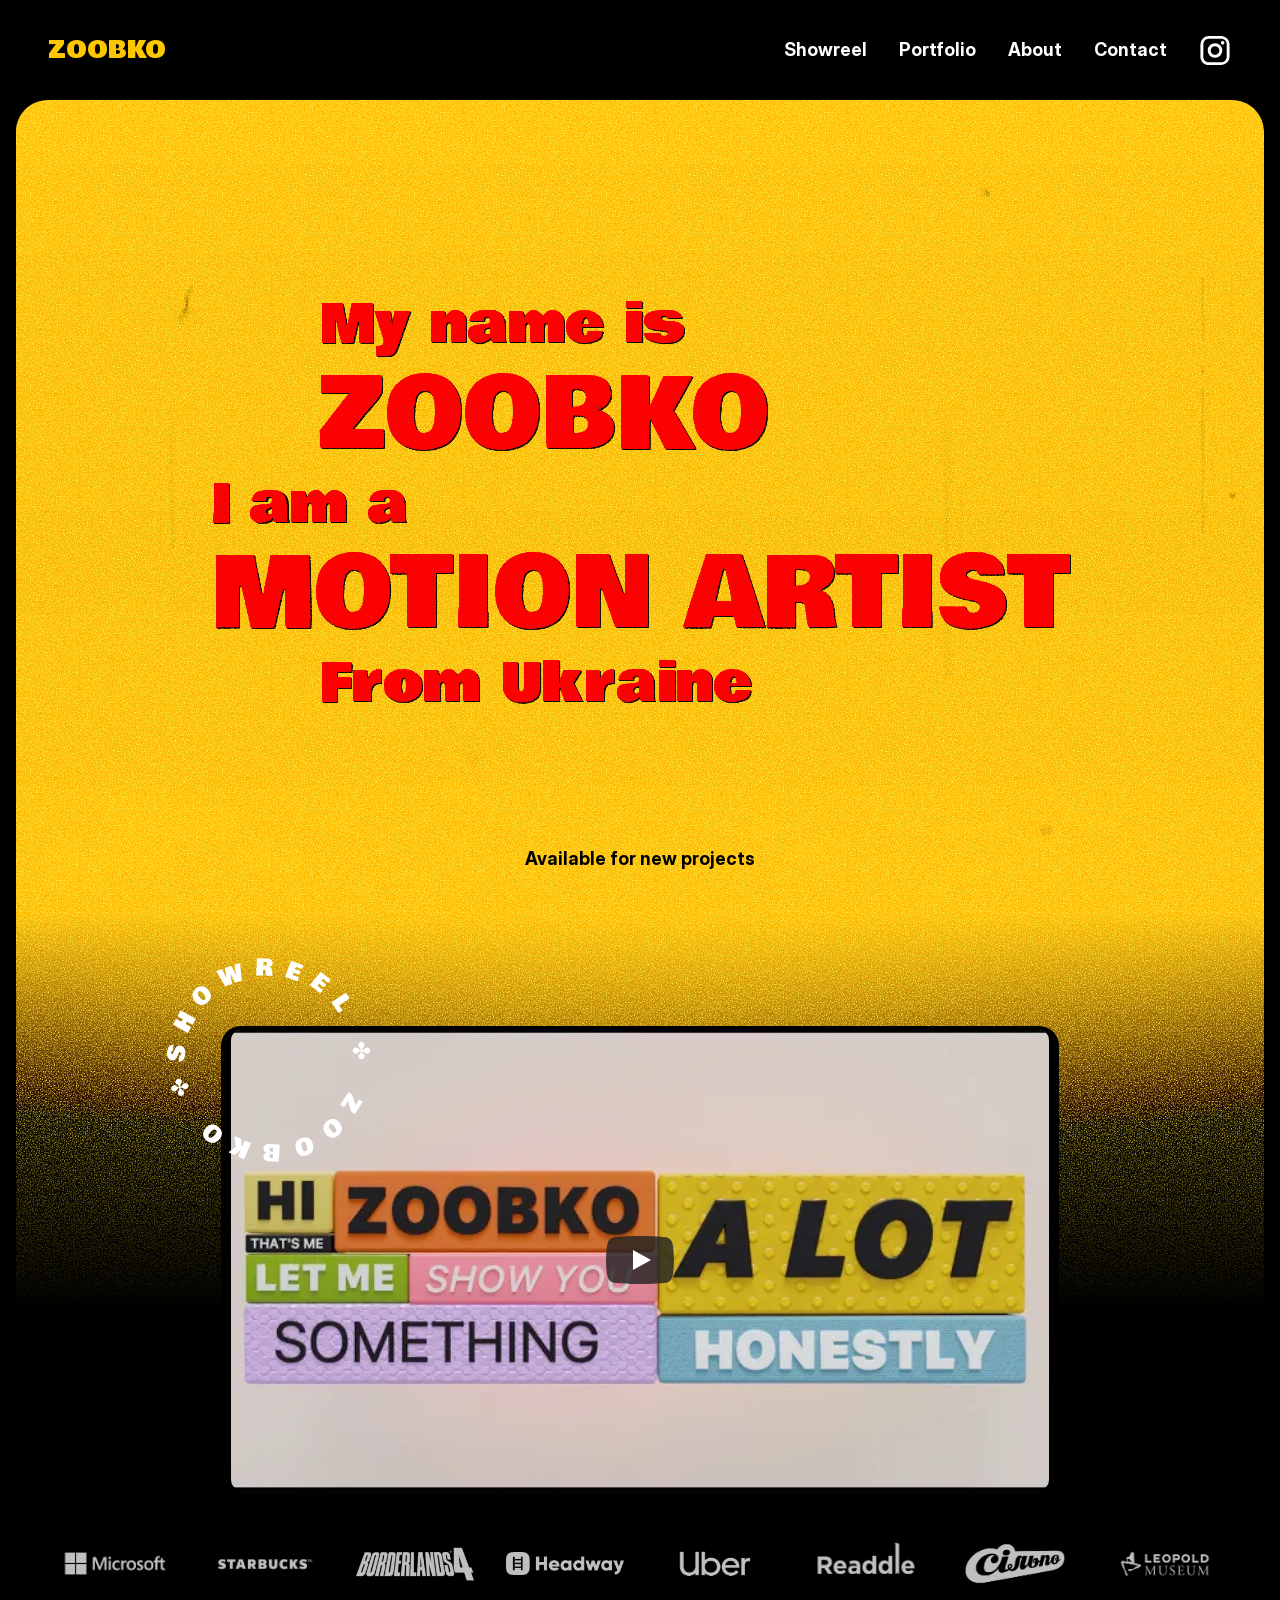
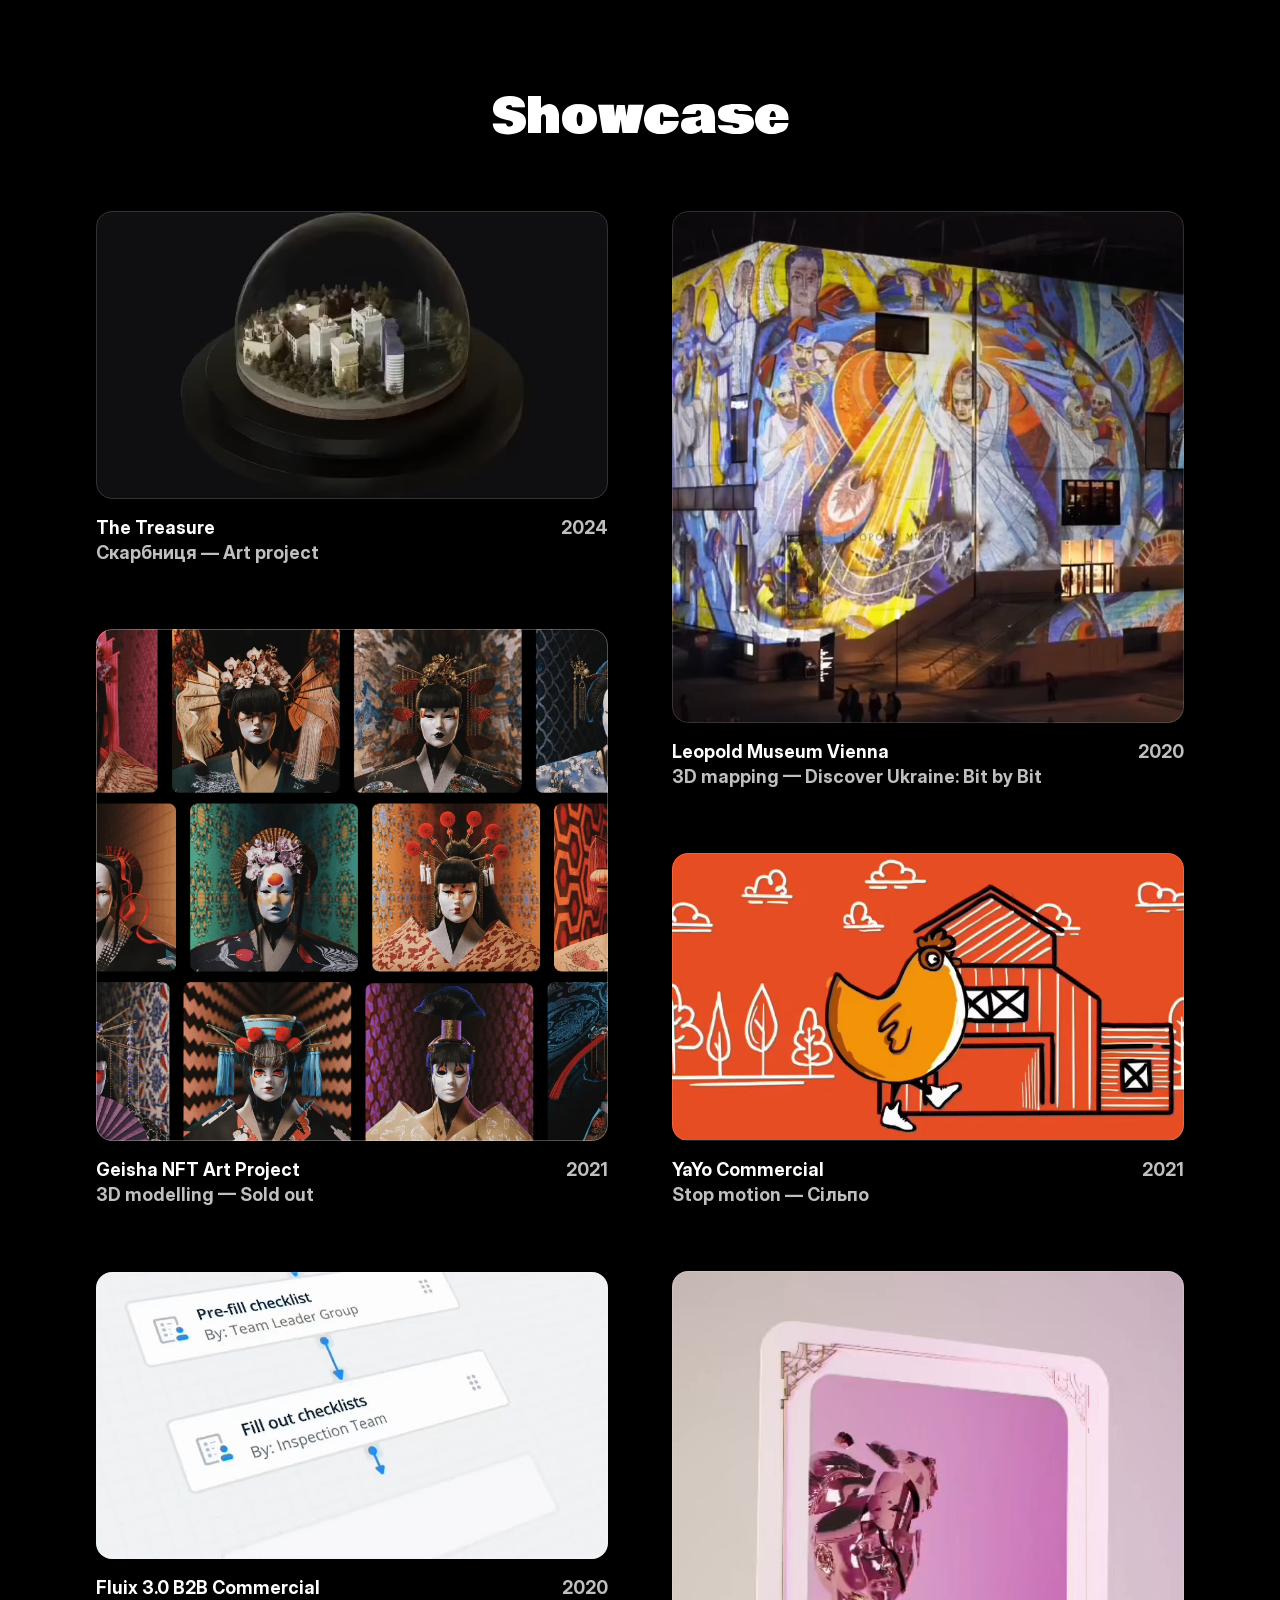
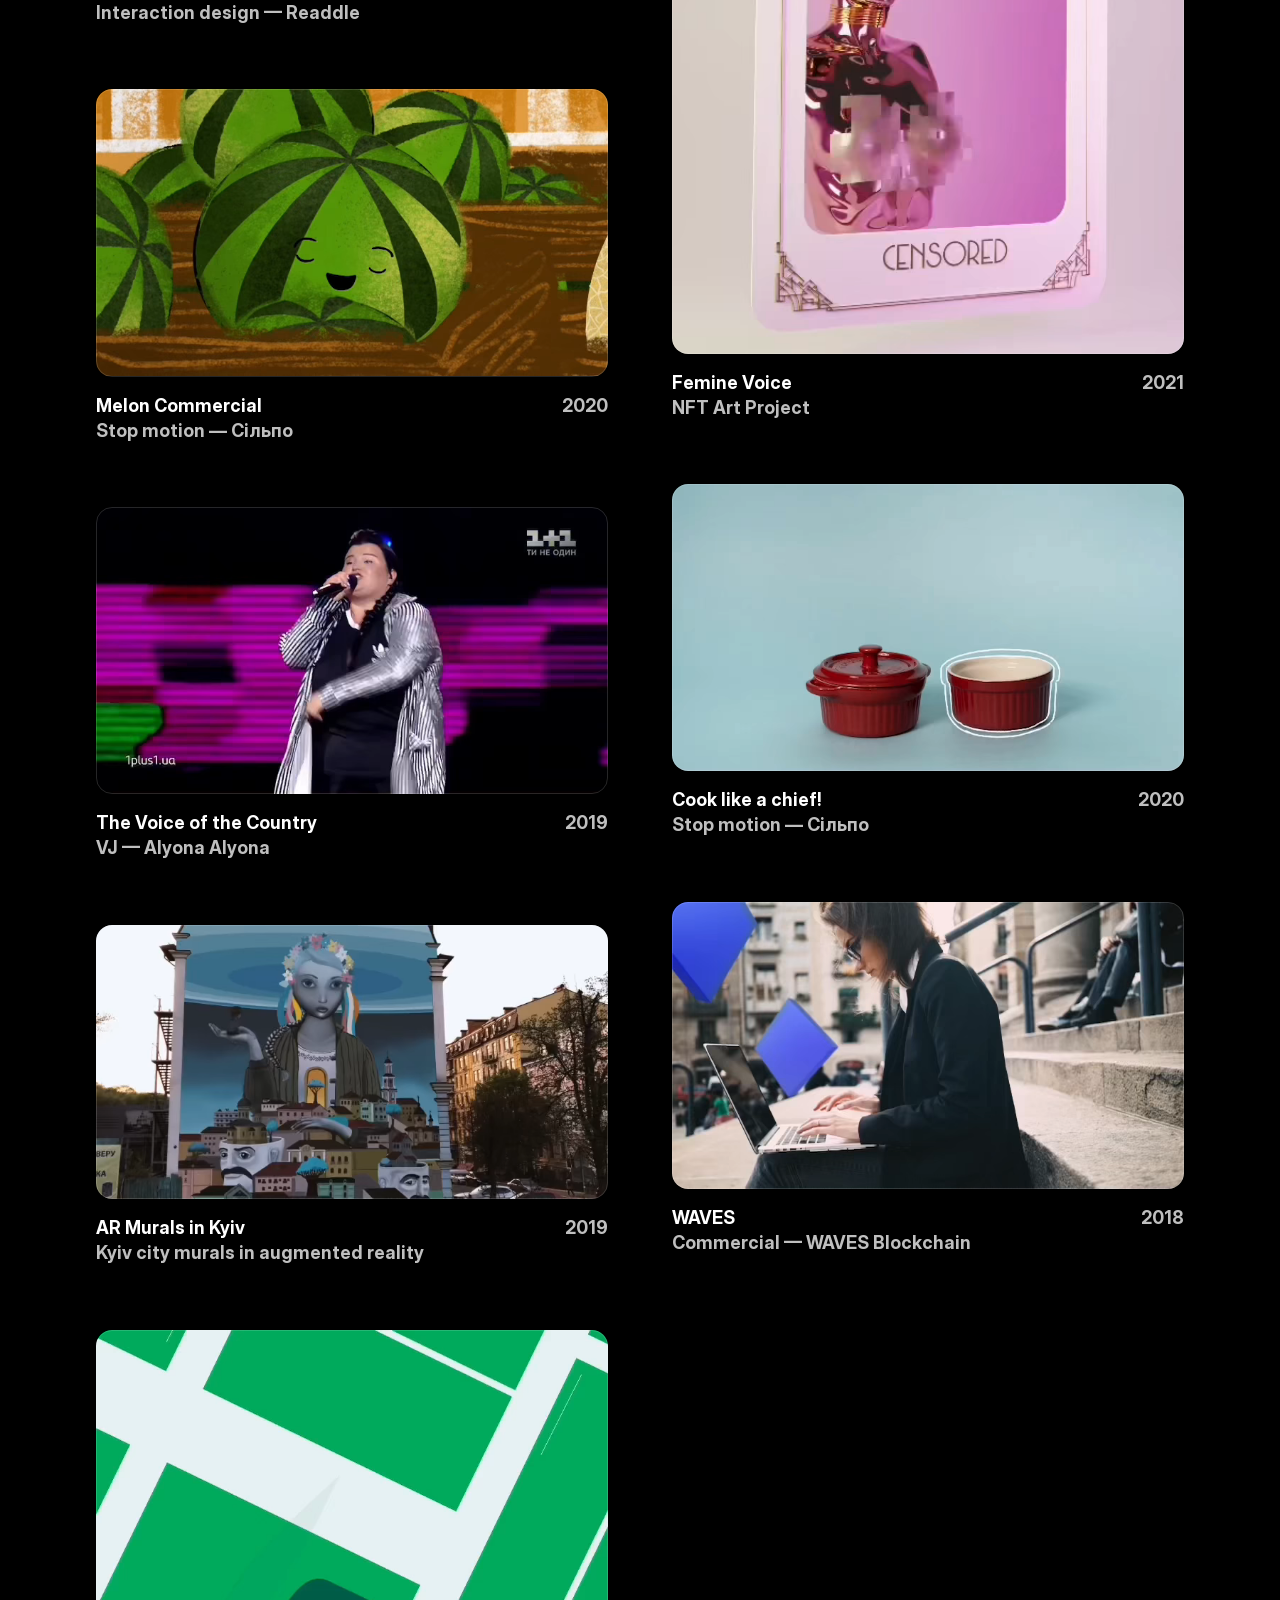
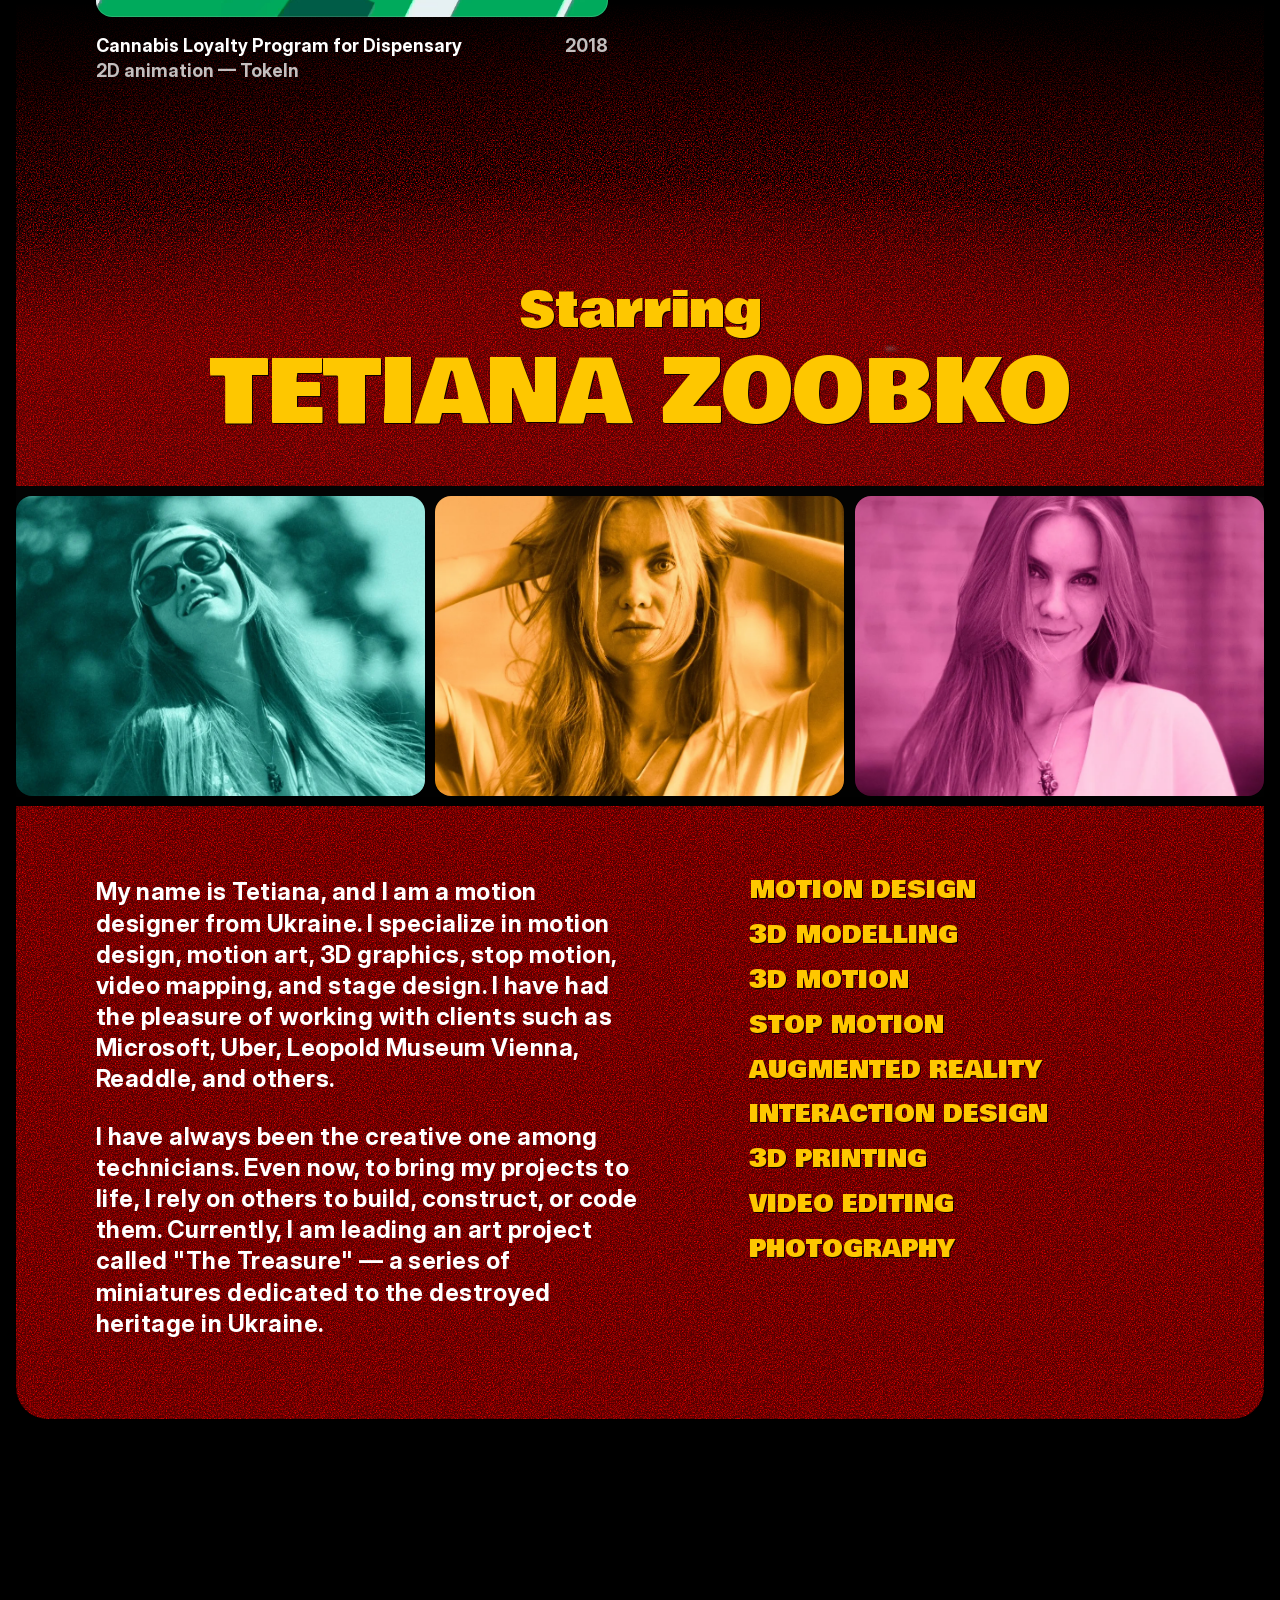
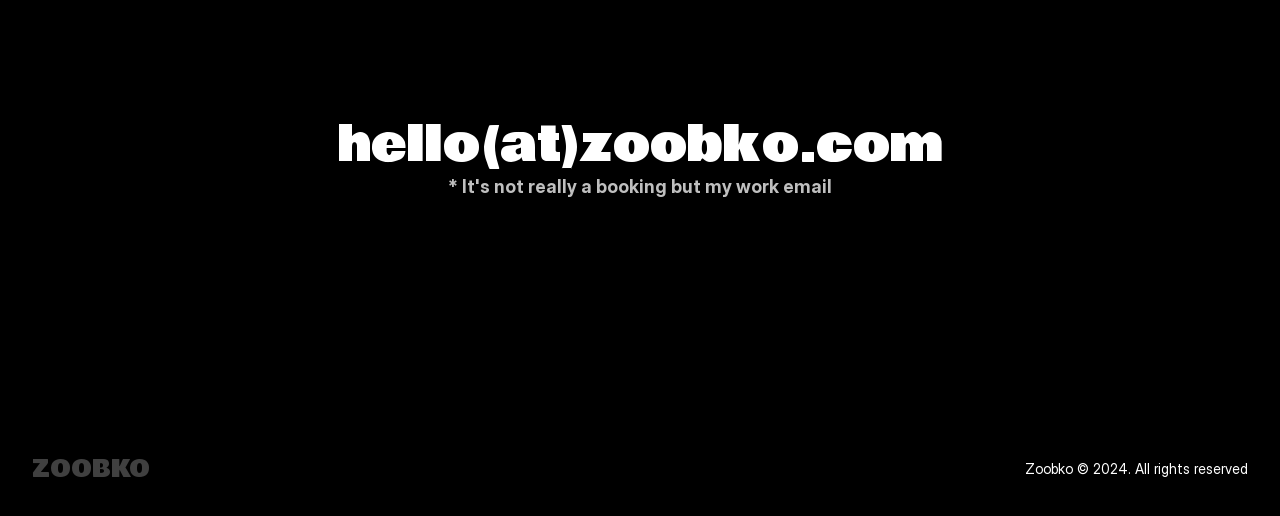
==== index.html @ 2fa7f4e0 "Static copy of zoobko.com without Framer Co-Authored-By: Claude Sonnet 5.5 <noreply@anthropic.com>" ====
<!doctype html>

<html lang="en">
<head>
    <meta charset="utf-8">
    
    
    
    
    
    
    <meta name="viewport" content="width=device-width">
    
    <title>Zoobko ✤ Motion Designer</title>
    <meta name="description" content="My name is Tetiana, and I am a motion designer from Ukraine. I specialize in motion design, motion art, 3D graphics, stop motion, video mapping, and stage design.">
    
    <link href="/_ext/media/pwxb2hREMjlnZrV9TEyk4714.webp" rel="icon" media="(prefers-color-scheme: light)">
    <link href="/_ext/media/pwxb2hREMjlnZrV9TEyk4714.webp" rel="icon" media="(prefers-color-scheme: dark)">
    
    <meta property="og:type" content="website">
    <meta property="og:title" content="Zoobko ✤ Motion Designer">
    <meta property="og:description" content="My name is Tetiana, and I am a motion designer from Ukraine. I specialize in motion design, motion art, 3D graphics, stop motion, video mapping, and stage design.">
    <meta property="og:image" content="https://zoobko.com/_ext/media/QhQTdEtU2G6XgcXC2tB0DN33w.webp">
    
    <meta name="twitter:card" content="summary_large_image">
    <meta name="twitter:title" content="Zoobko ✤ Motion Designer">
    <meta name="twitter:description" content="My name is Tetiana, and I am a motion designer from Ukraine. I specialize in motion design, motion art, 3D graphics, stop motion, video mapping, and stage design.">
    <meta name="twitter:image" content="https://zoobko.com/_ext/media/QhQTdEtU2G6XgcXC2tB0DN33w.webp">
    
    
    
    
    
    <style data-framer-font-css>/* latin */
@font-face {
  font-family: 'Bowlby One';
  font-style: normal;
  font-weight: 400;
  font-display: block;
  src: url(/_ext/fonts/taiPGmVuC4y96PFeqp8sqomI_A.woff2) format('woff2');
  unicode-range: U+0000-00FF, U+0131, U+0152-0153, U+02BB-02BC, U+02C6, U+02DA, U+02DC, U+0304, U+0308, U+0329, U+2000-206F, U+20AC, U+2122, U+2191, U+2193, U+2212, U+2215, U+FEFF, U+FFFD;
}

@font-face { font-family: "Inter Display"; src: url("/_ext/fonts/I11LrmuBDQZweplJ62KkVsklU5Y.woff2"); font-display: swap; font-style: normal; font-weight: 700; unicode-range: U+0460-052F, U+1C80-1C88, U+20B4, U+2DE0-2DFF, U+A640-A69F, U+FE2E-FE2F }
@font-face { font-family: "Inter Display"; src: url("/_ext/fonts/UjFZPDy3qGuDktQM4q9CxhKfIa8.woff2"); font-display: swap; font-style: normal; font-weight: 700; unicode-range: U+0301, U+0400-045F, U+0490-0491, U+04B0-04B1, U+2116 }
@font-face { font-family: "Inter Display"; src: url("/_ext/fonts/8exwVHJy2DhJ4N5prYlVMrEKmQ.woff2"); font-display: swap; font-style: normal; font-weight: 700; unicode-range: U+1F00-1FFF }
@font-face { font-family: "Inter Display"; src: url("/_ext/fonts/UTeedEK21hO5jDxEUldzdScUqpg.woff2"); font-display: swap; font-style: normal; font-weight: 700; unicode-range: U+0370-03FF }
@font-face { font-family: "Inter Display"; src: url("/_ext/fonts/Ig8B8nzy11hzIWEIYnkg91sofjo.woff2"); font-display: swap; font-style: normal; font-weight: 700; unicode-range: U+0100-024F, U+0259, U+1E00-1EFF, U+2020, U+20A0-20AB, U+20AD-20CF, U+2113, U+2C60-2C7F, U+A720-A7FF }
@font-face { font-family: "Inter Display"; src: url("/_ext/fonts/qITWJ2WdG0wrgQPDb8lvnYnTXDg.woff2"); font-display: swap; font-style: normal; font-weight: 700; unicode-range: U+0000-00FF, U+0131, U+0152-0153, U+02BB-02BC, U+02C6, U+02DA, U+02DC, U+2000-206F, U+2070, U+2074-207E, U+2080-208E, U+20AC, U+2122, U+2191, U+2193, U+2212, U+2215, U+FEFF, U+FFFD }
@font-face { font-family: "Inter Display"; src: url("/_ext/fonts/qctQFoJqJ9aIbRSIp0AhCQpFxn8.woff2"); font-display: swap; font-style: normal; font-weight: 700; unicode-range: U+0102-0103, U+0110-0111, U+0128-0129, U+0168-0169, U+01A0-01A1, U+01AF-01B0, U+1EA0-1EF9, U+20AB }
@font-face { font-family: "Inter Display"; src: url("/_ext/fonts/ePuN3mCjzajIHnyCdvKBFiZkyY0.woff2"); font-display: swap; font-style: normal; font-weight: 500; unicode-range: U+0460-052F, U+1C80-1C88, U+20B4, U+2DE0-2DFF, U+A640-A69F, U+FE2E-FE2F }
@font-face { font-family: "Inter Display"; src: url("/_ext/fonts/V3j1L0o5vPFKe26Sw4HcpXCfHo.woff2"); font-display: swap; font-style: normal; font-weight: 500; unicode-range: U+0301, U+0400-045F, U+0490-0491, U+04B0-04B1, U+2116 }
@font-face { font-family: "Inter Display"; src: url("/_ext/fonts/F3kdpd2N0cToWV5huaZjjgM.woff2"); font-display: swap; font-style: normal; font-weight: 500; unicode-range: U+1F00-1FFF }
@font-face { font-family: "Inter Display"; src: url("/_ext/fonts/0iDmxkizU9goZoclqIqsV5rvETU.woff2"); font-display: swap; font-style: normal; font-weight: 500; unicode-range: U+0370-03FF }
@font-face { font-family: "Inter Display"; src: url("/_ext/fonts/r0mv3NegmA0akcQsNFotG32Las.woff2"); font-display: swap; font-style: normal; font-weight: 500; unicode-range: U+0100-024F, U+0259, U+1E00-1EFF, U+2020, U+20A0-20AB, U+20AD-20CF, U+2113, U+2C60-2C7F, U+A720-A7FF }
@font-face { font-family: "Inter Display"; src: url("/_ext/fonts/iwWTDc49ENF2tCHbqlNARXw6Ug.woff2"); font-display: swap; font-style: normal; font-weight: 500; unicode-range: U+0000-00FF, U+0131, U+0152-0153, U+02BB-02BC, U+02C6, U+02DA, U+02DC, U+2000-206F, U+2070, U+2074-207E, U+2080-208E, U+20AC, U+2122, U+2191, U+2193, U+2212, U+2215, U+FEFF, U+FFFD }
@font-face { font-family: "Inter Display"; src: url("/_ext/fonts/Ii21jnSJkulBKsHHXKlapi7fv9w.woff2"); font-display: swap; font-style: normal; font-weight: 500; unicode-range: U+0102-0103, U+0110-0111, U+0128-0129, U+0168-0169, U+01A0-01A1, U+01AF-01B0, U+1EA0-1EF9, U+20AB }
@font-face { font-family: "Inter Display"; src: url("/_ext/fonts/2uIBiALfCHVpWbHqRMZutfT7giU.woff2"); font-display: swap; font-style: normal; font-weight: 400; unicode-range: U+0460-052F, U+1C80-1C88, U+20B4, U+2DE0-2DFF, U+A640-A69F, U+FE2E-FE2F }
@font-face { font-family: "Inter Display"; src: url("/_ext/fonts/Zwfz6xbVe5pmcWRJRgBDHnMkOkI.woff2"); font-display: swap; font-style: normal; font-weight: 400; unicode-range: U+0301, U+0400-045F, U+0490-0491, U+04B0-04B1, U+2116 }
@font-face { font-family: "Inter Display"; src: url("/_ext/fonts/U9LaDDmbRhzX3sB8g8glTy5feTE.woff2"); font-display: swap; font-style: normal; font-weight: 400; unicode-range: U+1F00-1FFF }
@font-face { font-family: "Inter Display"; src: url("/_ext/fonts/tVew2LzXJ1t7QfxP1gdTIdj2o0g.woff2"); font-display: swap; font-style: normal; font-weight: 400; unicode-range: U+0370-03FF }
@font-face { font-family: "Inter Display"; src: url("/_ext/fonts/DF7bjCRmStYPqSb945lAlMfCCVQ.woff2"); font-display: swap; font-style: normal; font-weight: 400; unicode-range: U+0100-024F, U+0259, U+1E00-1EFF, U+2020, U+20A0-20AB, U+20AD-20CF, U+2113, U+2C60-2C7F, U+A720-A7FF }
@font-face { font-family: "Inter Display"; src: url("/_ext/fonts/bHYNJqzTyl2lqvmMiRRS6Y16Es.woff2"); font-display: swap; font-style: normal; font-weight: 400; unicode-range: U+0000-00FF, U+0131, U+0152-0153, U+02BB-02BC, U+02C6, U+02DA, U+02DC, U+2000-206F, U+2070, U+2074-207E, U+2080-208E, U+20AC, U+2122, U+2191, U+2193, U+2212, U+2215, U+FEFF, U+FFFD }
@font-face { font-family: "Inter Display"; src: url("/_ext/fonts/vebZUMjGyKkYsfcY73iwWTzLNag.woff2"); font-display: swap; font-style: normal; font-weight: 400; unicode-range: U+0102-0103, U+0110-0111, U+0128-0129, U+0168-0169, U+01A0-01A1, U+01AF-01B0, U+1EA0-1EF9, U+20AB }
@font-face { font-family: "Inter Display"; src: url("/_ext/fonts/n9CXKI3tsmCPeC6MCT9NziShSuQ.woff2"); font-display: swap; font-style: normal; font-weight: 700; unicode-range: U+0000-00FF, U+0131, U+0152-0153, U+02BB-02BC, U+02C6, U+02DA, U+02DC, U+2000-206F, U+2074, U+20AC, U+2122, U+2191, U+2193, U+2212, U+2215, U+FEFF, U+FFFD }
@font-face { font-family: "Inter Display Placeholder"; src: local("Arial"); ascent-override: 98.56%; descent-override: 24.54%; line-gap-override: 0.00%; size-adjust: 98.29% }</style>
    
    <meta name="robots" content="max-image-preview:large"><link rel="canonical" href="https://zoobko.com/"><meta property="og:url" content="https://zoobko.com/"><style data-framer-breakpoint-css>@media(min-width: 1200px){.hidden-72rtr7{display:none!important}}@media(min-width: 810px) and (max-width: 1199.98px){.hidden-eyuxbk{display:none!important}}@media(max-width: 809.98px){.hidden-7z1dls{display:none!important}}</style><style data-framer-css-ssr-minified data-framer-components="framer-lib-cursors-host framer-r2jh4 PropertyOverrides framer-heK0P framer-cHQo6 framer-QEWYD framer-sjqM6 framer-MNDWa framer-qZJOY">html,body,#main{box-sizing:border-box;margin:0;padding:0}:root{-webkit-font-smoothing:antialiased;-moz-osx-font-smoothing:grayscale}*{box-sizing:border-box;-webkit-font-smoothing:inherit}h1,h2,h3,h4,h5,h6,p,figure{margin:0}body,input,textarea,select,button{font-family:sans-serif;font-size:12px}body{--token-42124c66-6264-40b2-b1c2-657eb6f3c9da:#ffdd30;--framer-will-change-override:none}@supports (background:-webkit-named-image(i)) and (not (grid-template-rows:subgrid)){body{--framer-will-change-override:transform}}[data-framer-component-type]{position:absolute}[data-framer-component-type=Text]{cursor:inherit}[data-framer-component-text-autosized] *{white-space:pre}[data-framer-component-type=Text]>*{text-align:var(--framer-text-alignment,start)}[data-framer-component-type=Text] span span,[data-framer-component-type=Text] p span,[data-framer-component-type=Text] h1 span,[data-framer-component-type=Text] h2 span,[data-framer-component-type=Text] h3 span,[data-framer-component-type=Text] h4 span,[data-framer-component-type=Text] h5 span,[data-framer-component-type=Text] h6 span{display:block}[data-framer-component-type=Text] span span span,[data-framer-component-type=Text] p span span,[data-framer-component-type=Text] h1 span span,[data-framer-component-type=Text] h2 span span,[data-framer-component-type=Text] h3 span span,[data-framer-component-type=Text] h4 span span,[data-framer-component-type=Text] h5 span span,[data-framer-component-type=Text] h6 span span{display:unset}[data-framer-component-type=Text] div div span,[data-framer-component-type=Text] a div span,[data-framer-component-type=Text] span span span,[data-framer-component-type=Text] p span span,[data-framer-component-type=Text] h1 span span,[data-framer-component-type=Text] h2 span span,[data-framer-component-type=Text] h3 span span,[data-framer-component-type=Text] h4 span span,[data-framer-component-type=Text] h5 span span,[data-framer-component-type=Text] h6 span span,[data-framer-component-type=Text] a{font-family:var(--font-family);font-style:var(--font-style);font-weight:min(calc(var(--framer-font-weight-increase,0) + var(--font-weight,400)),900);color:var(--text-color);letter-spacing:var(--letter-spacing);font-size:var(--font-size);text-transform:var(--text-transform);--text-decoration:var(--framer-text-decoration-style,solid)var(--framer-text-decoration,none)var(--framer-text-decoration-color,currentcolor)var(--framer-text-decoration-thickness,auto);--text-decoration-skip-ink:var(--framer-text-decoration-skip-ink);--text-underline-offset:var(--framer-text-decoration-offset);line-height:var(--line-height);--font-family:var(--framer-font-family);--font-style:var(--framer-font-style);--font-weight:var(--framer-font-weight);--text-color:var(--framer-text-color);--letter-spacing:var(--framer-letter-spacing);--font-size:var(--framer-font-size);--text-transform:var(--framer-text-transform);--line-height:var(--framer-line-height)}[data-framer-component-type=Text] a,[data-framer-component-type=Text] a div span,[data-framer-component-type=Text] a span span span,[data-framer-component-type=Text] a p span span,[data-framer-component-type=Text] a h1 span span,[data-framer-component-type=Text] a h2 span span,[data-framer-component-type=Text] a h3 span span,[data-framer-component-type=Text] a h4 span span,[data-framer-component-type=Text] a h5 span span,[data-framer-component-type=Text] a h6 span span{--font-family:var(--framer-link-font-family,var(--framer-font-family));--font-style:var(--framer-link-font-style,var(--framer-font-style));--font-weight:var(--framer-link-font-weight,var(--framer-font-weight));--text-color:var(--framer-link-text-color,var(--framer-text-color));--font-size:var(--framer-link-font-size,var(--framer-font-size));--text-transform:var(--framer-link-text-transform,var(--framer-text-transform));--text-decoration:var(--framer-link-text-decoration-style,var(--framer-text-decoration-style,solid))var(--framer-link-text-decoration,var(--framer-text-decoration,none))var(--framer-link-text-decoration-color,var(--framer-text-decoration-color,currentcolor))var(--framer-link-text-decoration-thickness,var(--framer-text-decoration-thickness,auto));--text-decoration-skip-ink:var(--framer-link-text-decoration-skip-ink,var(--framer-text-decoration-skip-ink));--text-underline-offset:var(--framer-link-text-decoration-offset,var(--framer-text-decoration-offset))}[data-framer-component-type=Text] a:hover,[data-framer-component-type=Text] a div span:hover,[data-framer-component-type=Text] a span span span:hover,[data-framer-component-type=Text] a p span span:hover,[data-framer-component-type=Text] a h1 span span:hover,[data-framer-component-type=Text] a h2 span span:hover,[data-framer-component-type=Text] a h3 span span:hover,[data-framer-component-type=Text] a h4 span span:hover,[data-framer-component-type=Text] a h5 span span:hover,[data-framer-component-type=Text] a h6 span span:hover{--font-family:var(--framer-link-hover-font-family,var(--framer-link-font-family,var(--framer-font-family)));--font-style:var(--framer-link-hover-font-style,var(--framer-link-font-style,var(--framer-font-style)));--font-weight:var(--framer-link-hover-font-weight,var(--framer-link-font-weight,var(--framer-font-weight)));--text-color:var(--framer-link-hover-text-color,var(--framer-link-text-color,var(--framer-text-color)));--font-size:var(--framer-link-hover-font-size,var(--framer-link-font-size,var(--framer-font-size)));--text-transform:var(--framer-link-hover-text-transform,var(--framer-link-text-transform,var(--framer-text-transform)));--text-decoration:var(--framer-link-hover-text-decoration-style,var(--framer-link-text-decoration-style,var(--framer-text-decoration-style,solid)))var(--framer-link-hover-text-decoration,var(--framer-link-text-decoration,var(--framer-text-decoration,none)))var(--framer-link-hover-text-decoration-color,var(--framer-link-text-decoration-color,var(--framer-text-decoration-color,currentcolor)))var(--framer-link-hover-text-decoration-thickness,var(--framer-link-text-decoration-thickness,var(--framer-text-decoration-thickness,auto)));--text-decoration-skip-ink:var(--framer-link-hover-text-decoration-skip-ink,var(--framer-link-text-decoration-skip-ink,var(--framer-text-decoration-skip-ink)));--text-underline-offset:var(--framer-link-hover-text-decoration-offset,var(--framer-link-text-decoration-offset,var(--framer-text-decoration-offset)))}[data-framer-component-type=Text].isCurrent a,[data-framer-component-type=Text].isCurrent a div span,[data-framer-component-type=Text].isCurrent a span span span,[data-framer-component-type=Text].isCurrent a p span span,[data-framer-component-type=Text].isCurrent a h1 span span,[data-framer-component-type=Text].isCurrent a h2 span span,[data-framer-component-type=Text].isCurrent a h3 span span,[data-framer-component-type=Text].isCurrent a h4 span span,[data-framer-component-type=Text].isCurrent a h5 span span,[data-framer-component-type=Text].isCurrent a h6 span span{--font-family:var(--framer-link-current-font-family,var(--framer-link-font-family,var(--framer-font-family)));--font-style:var(--framer-link-current-font-style,var(--framer-link-font-style,var(--framer-font-style)));--font-weight:var(--framer-link-current-font-weight,var(--framer-link-font-weight,var(--framer-font-weight)));--text-color:var(--framer-link-current-text-color,var(--framer-link-text-color,var(--framer-text-color)));--font-size:var(--framer-link-current-font-size,var(--framer-link-font-size,var(--framer-font-size)));--text-transform:var(--framer-link-current-text-transform,var(--framer-link-text-transform,var(--framer-text-transform)));--text-decoration:var(--framer-link-current-text-decoration-style,var(--framer-link-text-decoration-style,var(--framer-text-decoration-style,solid)))var(--framer-link-current-text-decoration,var(--framer-link-text-decoration,var(--framer-text-decoration,none)))var(--framer-link-current-text-decoration-color,var(--framer-link-text-decoration-color,var(--framer-text-decoration-color,currentcolor)))var(--framer-link-current-text-decoration-thickness,var(--framer-link-text-decoration-thickness,var(--framer-text-decoration-thickness,auto)));--text-decoration-skip-ink:var(--framer-link-current-text-decoration-skip-ink,var(--framer-link-text-decoration-skip-ink,var(--framer-text-decoration-skip-ink)));--text-underline-offset:var(--framer-link-current-text-decoration-offset,var(--framer-link-text-decoration-offset,var(--framer-text-decoration-offset)))}[data-framer-component-type=RichTextContainer]{outline:none;flex-direction:column;flex-shrink:0;justify-content:flex-start;display:flex}p.framer-text,div.framer-text,figure.framer-text,h1.framer-text,h2.framer-text,h3.framer-text,h4.framer-text,h5.framer-text,h6.framer-text,ol.framer-text,ul.framer-text{margin:0;padding:0}p.framer-text,div.framer-text,h1.framer-text,h2.framer-text,h3.framer-text,h4.framer-text,h5.framer-text,h6.framer-text,li.framer-text,ol.framer-text,ul.framer-text,mark.framer-text,span.framer-text:not([data-text-fill]){font-family:var(--framer-blockquote-font-family,var(--framer-font-family,Inter,Inter Placeholder,sans-serif));font-style:var(--framer-blockquote-font-style,var(--framer-font-style,normal));font-weight:var(--framer-blockquote-font-weight,var(--framer-font-weight,400));color:var(--framer-blockquote-text-color,var(--framer-text-color,#000));font-size:calc(var(--framer-blockquote-font-size,var(--framer-font-size,16px))*var(--framer-font-size-scale,1));letter-spacing:var(--framer-blockquote-letter-spacing,var(--framer-letter-spacing,0));text-transform:var(--framer-blockquote-text-transform,var(--framer-text-transform,none));-webkit-text-decoration-line:var(--framer-blockquote-text-decoration,var(--framer-text-decoration,initial));text-decoration-line:var(--framer-blockquote-text-decoration,var(--framer-text-decoration,initial));-webkit-text-decoration-style:var(--framer-blockquote-text-decoration-style,var(--framer-text-decoration-style,initial));text-decoration-style:var(--framer-blockquote-text-decoration-style,var(--framer-text-decoration-style,initial));-webkit-text-decoration-color:var(--framer-blockquote-text-decoration-color,var(--framer-text-decoration-color,initial));text-decoration-color:var(--framer-blockquote-text-decoration-color,var(--framer-text-decoration-color,initial));text-decoration-thickness:var(--framer-blockquote-text-decoration-thickness,var(--framer-text-decoration-thickness,initial));text-decoration-skip-ink:var(--framer-blockquote-text-decoration-skip-ink,var(--framer-text-decoration-skip-ink,initial));text-underline-offset:var(--framer-blockquote-text-decoration-offset,var(--framer-text-decoration-offset,initial));line-height:var(--framer-blockquote-line-height,var(--framer-line-height,1.2em));text-align:var(--framer-blockquote-text-alignment,var(--framer-text-alignment,start));-webkit-text-stroke-width:var(--framer-text-stroke-width,initial);-webkit-text-stroke-color:var(--framer-text-stroke-color,initial);-moz-font-feature-settings:var(--framer-font-open-type-features,initial);-webkit-font-feature-settings:var(--framer-font-open-type-features,initial);font-feature-settings:var(--framer-font-open-type-features,initial);font-variation-settings:var(--framer-font-variation-axes,normal);text-wrap:var(--framer-text-wrap-override,var(--framer-text-wrap))}mark.framer-text,p.framer-text,div.framer-text,h1.framer-text,h2.framer-text,h3.framer-text,h4.framer-text,h5.framer-text,h6.framer-text,li.framer-text,ol.framer-text,ul.framer-text{background-color:var(--framer-blockquote-text-background-color,var(--framer-text-background-color,initial));border-radius:var(--framer-blockquote-text-background-radius,var(--framer-text-background-radius,initial));padding:var(--framer-blockquote-text-background-padding,var(--framer-text-background-padding,initial))}@supports not (color:color(display-p3 1 1 1)){p.framer-text,div.framer-text,h1.framer-text,h2.framer-text,h3.framer-text,h4.framer-text,h5.framer-text,h6.framer-text,li.framer-text,ol.framer-text,ul.framer-text,span.framer-text:not([data-text-fill]){color:var(--framer-blockquote-text-color-rgb,var(--framer-blockquote-text-color,var(--framer-text-color-rgb,var(--framer-text-color,#000))));-webkit-text-stroke-color:var(--framer-text-stroke-color-rgb,var(--framer-text-stroke-color,initial))}mark.framer-text{background-color:var(--framer-blockquote-text-background-color-rgb,var(--framer-blockquote-text-background-color,var(--framer-text-background-color-rgb,var(--framer-text-background-color,initial))))}}.framer-fit-text .framer-text{white-space:nowrap;white-space-collapse:preserve}strong.framer-text{font-family:var(--framer-blockquote-font-family-bold,var(--framer-font-family-bold));font-style:var(--framer-blockquote-font-style-bold,var(--framer-font-style-bold));font-weight:var(--framer-blockquote-font-weight-bold,var(--framer-font-weight-bold,bolder));font-variation-settings:var(--framer-blockquote-font-variation-axes-bold,var(--framer-font-variation-axes-bold))}em.framer-text{font-family:var(--framer-blockquote-font-family-italic,var(--framer-font-family-italic));font-style:var(--framer-blockquote-font-style-italic,var(--framer-font-style-italic,italic));font-weight:var(--framer-blockquote-font-weight-italic,var(--framer-font-weight-italic));font-variation-settings:var(--framer-blockquote-font-variation-axes-italic,var(--framer-font-variation-axes-italic))}em.framer-text>strong.framer-text{font-family:var(--framer-blockquote-font-family-bold-italic,var(--framer-font-family-bold-italic));font-style:var(--framer-blockquote-font-style-bold-italic,var(--framer-font-style-bold-italic,italic));font-weight:var(--framer-blockquote-font-weight-bold-italic,var(--framer-font-weight-bold-italic,bolder));font-variation-settings:var(--framer-blockquote-font-variation-axes-bold-italic,var(--framer-font-variation-axes-bold-italic))}p.framer-text:not(:first-child),div.framer-text:not(:first-child),h1.framer-text:not(:first-child),h2.framer-text:not(:first-child),h3.framer-text:not(:first-child),h4.framer-text:not(:first-child),h5.framer-text:not(:first-child),h6.framer-text:not(:first-child),ol.framer-text:not(:first-child),ul.framer-text:not(:first-child),blockquote.framer-text:not(:first-child),table.framer-text:not(:first-child),figure.framer-text:not(:first-child),.framer-image.framer-text:not(:first-child){margin-top:var(--framer-blockquote-paragraph-spacing,var(--framer-paragraph-spacing,0))}li.framer-text>ul.framer-text:nth-child(2),li.framer-text>ol.framer-text:nth-child(2){margin-top:0}.framer-text[data-text-fill]{-webkit-text-fill-color:transparent;padding:max(0em,calc(calc(1.3em - var(--framer-blockquote-line-height,var(--framer-line-height,1.3em)))/2));margin:min(0em,calc(calc(1.3em - var(--framer-blockquote-line-height,var(--framer-line-height,1.3em)))/-2));-webkit-background-clip:text;background-clip:text;display:inline-block}code.framer-text,code.framer-text span.framer-text:not([data-text-fill]){font-family:var(--framer-code-font-family,var(--framer-font-family,Inter,Inter Placeholder,sans-serif));font-style:var(--framer-blockquote-font-style,var(--framer-code-font-style,var(--framer-font-style,normal)));font-weight:var(--framer-blockquote-font-weight,var(--framer-code-font-weight,var(--framer-font-weight,400)));color:var(--framer-blockquote-text-color,var(--framer-code-text-color,var(--framer-text-color,#000)));font-size:calc(var(--framer-blockquote-font-size,var(--framer-font-size,16px))*var(--framer-font-size-scale,1));letter-spacing:var(--framer-blockquote-letter-spacing,var(--framer-letter-spacing,0));line-height:var(--framer-blockquote-line-height,var(--framer-line-height,1.2em))}@supports not (color:color(display-p3 1 1 1)){code.framer-text,code.framer-text span.framer-text:not([data-text-fill]){color:var(--framer-blockquote-text-color-rgb,var(--framer-blockquote-text-color,var(--framer-code-text-color-rgb,var(--framer-code-text-color,var(--framer-text-color-rgb,var(--framer-text-color,#000))))))}}blockquote.framer-text{unicode-bidi:initial;margin-block-start:initial;margin-block-end:initial;margin-inline-start:initial;margin-inline-end:initial}a.framer-text,a.framer-text span.framer-text:not([data-text-fill]),span.framer-text[data-nested-link],span.framer-text[data-nested-link] span.framer-text:not([data-text-fill]){font-family:var(--framer-blockquote-font-family,var(--framer-link-font-family,var(--framer-font-family,Inter,Inter Placeholder,sans-serif)));font-style:var(--framer-blockquote-font-style,var(--framer-link-font-style,var(--framer-font-style,normal)));font-weight:var(--framer-blockquote-font-weight,var(--framer-link-font-weight,var(--framer-font-weight,400)));color:var(--framer-blockquote-text-color,var(--framer-link-text-color,var(--framer-text-color,#000)));font-size:calc(var(--framer-blockquote-font-size,var(--framer-font-size,16px))*var(--framer-font-size-scale,1));text-transform:var(--framer-blockquote-text-transform,var(--framer-link-text-transform,var(--framer-text-transform,none)));cursor:var(--framer-custom-cursors,pointer);background-color:var(--framer-link-text-background-color,initial);border-radius:var(--framer-link-text-background-radius,initial);padding:var(--framer-link-text-background-padding,initial)}a.framer-text,span.framer-text[data-nested-link]{-webkit-text-decoration-line:var(--framer-blockquote-text-decoration,var(--framer-link-text-decoration,var(--framer-text-decoration,initial)));text-decoration-line:var(--framer-blockquote-text-decoration,var(--framer-link-text-decoration,var(--framer-text-decoration,initial)));-webkit-text-decoration-style:var(--framer-blockquote-text-decoration-style,var(--framer-link-text-decoration-style,var(--framer-text-decoration-style,initial)));text-decoration-style:var(--framer-blockquote-text-decoration-style,var(--framer-link-text-decoration-style,var(--framer-text-decoration-style,initial)));-webkit-text-decoration-color:var(--framer-blockquote-text-decoration-color,var(--framer-link-text-decoration-color,var(--framer-text-decoration-color,initial)));text-decoration-color:var(--framer-blockquote-text-decoration-color,var(--framer-link-text-decoration-color,var(--framer-text-decoration-color,initial)));text-decoration-thickness:var(--framer-blockquote-text-decoration-thickness,var(--framer-link-text-decoration-thickness,var(--framer-text-decoration-thickness,initial)));text-decoration-skip-ink:var(--framer-blockquote-text-decoration-skip-ink,var(--framer-link-text-decoration-skip-ink,var(--framer-text-decoration-skip-ink,initial)));text-underline-offset:var(--framer-blockquote-text-decoration-offset,var(--framer-link-text-decoration-offset,var(--framer-text-decoration-offset,initial)))}@supports not (color:color(display-p3 1 1 1)){a.framer-text,a.framer-text span.framer-text:not([data-text-fill]),span.framer-text[data-nested-link],span.framer-text[data-nested-link] span.framer-text:not([data-text-fill]){color:var(--framer-blockquote-text-color-rgb,var(--framer-blockquote-text-color,var(--framer-link-text-color-rgb,var(--framer-link-text-color,var(--framer-text-color-rgb,var(--framer-text-color,#000))))));background-color:var(--framer-link-text-background-color-rgb,var(--framer-link-text-background-color,initial))}}code.framer-text a.framer-text,code.framer-text a.framer-text span.framer-text:not([data-text-fill]),code.framer-text span.framer-text[data-nested-link],code.framer-text span.framer-text[data-nested-link] span.framer-text:not([data-text-fill]){font-family:var(--framer-code-font-family,var(--framer-font-family,Inter,Inter Placeholder,sans-serif));font-style:var(--framer-blockquote-font-style,var(--framer-code-font-style,var(--framer-font-style,normal)));font-weight:var(--framer-blockquote-font-weight,var(--framer-code-font-weight,var(--framer-font-weight,400)));color:var(--framer-blockquote-text-color,var(--framer-link-text-color,var(--framer-code-text-color,var(--framer-text-color,#000))));font-size:calc(var(--framer-blockquote-font-size,var(--framer-font-size,16px))*var(--framer-font-size-scale,1))}@supports not (color:color(display-p3 1 1 1)){code.framer-text a.framer-text,code.framer-text a.framer-text span.framer-text:not([data-text-fill]),code.framer-text span.framer-text[data-nested-link],code.framer-text span.framer-text[data-nested-link] span.framer-text:not([data-text-fill]){color:var(--framer-blockquote-text-color-rgb,var(--framer-blockquote-text-color,var(--framer-link-text-color-rgb,var(--framer-link-text-color,var(--framer-code-text-color-rgb,var(--framer-code-text-color,var(--framer-text-color-rgb,var(--framer-text-color,#000))))))))}}a.framer-text:hover,a.framer-text:hover span.framer-text:not([data-text-fill]),span.framer-text[data-nested-link]:hover,span.framer-text[data-nested-link]:hover span.framer-text:not([data-text-fill]){font-family:var(--framer-link-hover-font-family,var(--framer-blockquote-font-family,var(--framer-link-font-family,var(--framer-font-family,Inter,Inter Placeholder,sans-serif))));font-style:var(--framer-link-hover-font-style,var(--framer-blockquote-font-style,var(--framer-link-font-style,var(--framer-font-style,normal))));font-weight:var(--framer-link-hover-font-weight,var(--framer-blockquote-font-weight,var(--framer-link-font-weight,var(--framer-font-weight,400))));color:var(--framer-link-hover-text-color,var(--framer-blockquote-text-color,var(--framer-link-text-color,var(--framer-text-color,#000))));font-size:calc(var(--framer-link-hover-font-size,var(--framer-blockquote-font-size,var(--framer-font-size,16px)))*var(--framer-font-size-scale,1));text-transform:var(--framer-link-hover-text-transform,var(--framer-blockquote-text-transform,var(--framer-link-text-transform,var(--framer-text-transform,none))));background-color:var(--framer-link-hover-text-background-color,var(--framer-link-text-background-color,var(--framer-text-background-color,initial)));border-radius:var(--framer-link-hover-text-background-radius,var(--framer-link-text-background-radius,var(--framer-text-background-radius,initial)));padding:var(--framer-link-hover-text-background-padding,var(--framer-link-text-background-padding,var(--framer-text-background-padding,initial)))}a.framer-text:hover,span.framer-text[data-nested-link]:hover{-webkit-text-decoration-line:var(--framer-link-hover-text-decoration,var(--framer-blockquote-text-decoration,var(--framer-link-text-decoration,var(--framer-text-decoration,initial))));text-decoration-line:var(--framer-link-hover-text-decoration,var(--framer-blockquote-text-decoration,var(--framer-link-text-decoration,var(--framer-text-decoration,initial))));-webkit-text-decoration-style:var(--framer-link-hover-text-decoration-style,var(--framer-blockquote-text-decoration-style,var(--framer-link-text-decoration-style,var(--framer-text-decoration-style,initial))));text-decoration-style:var(--framer-link-hover-text-decoration-style,var(--framer-blockquote-text-decoration-style,var(--framer-link-text-decoration-style,var(--framer-text-decoration-style,initial))));-webkit-text-decoration-color:var(--framer-link-hover-text-decoration-color,var(--framer-blockquote-text-decoration-color,var(--framer-link-text-decoration-color,var(--framer-text-decoration-color,initial))));text-decoration-color:var(--framer-link-hover-text-decoration-color,var(--framer-blockquote-text-decoration-color,var(--framer-link-text-decoration-color,var(--framer-text-decoration-color,initial))));text-decoration-thickness:var(--framer-link-hover-text-decoration-thickness,var(--framer-blockquote-text-decoration-thickness,var(--framer-link-text-decoration-thickness,var(--framer-text-decoration-thickness,initial))));text-decoration-skip-ink:var(--framer-link-hover-text-decoration-skip-ink,var(--framer-blockquote-text-decoration-skip-ink,var(--framer-link-text-decoration-skip-ink,var(--framer-text-decoration-skip-ink,initial))));text-underline-offset:var(--framer-link-hover-text-decoration-offset,var(--framer-blockquote-text-decoration-offset,var(--framer-link-text-decoration-offset,var(--framer-text-decoration-offset,initial))))}@supports not (color:color(display-p3 1 1 1)){a.framer-text:hover,a.framer-text:hover span.framer-text:not([data-text-fill]),span.framer-text[data-nested-link]:hover,span.framer-text[data-nested-link]:hover span.framer-text:not([data-text-fill]){color:var(--framer-link-hover-text-color-rgb,var(--framer-link-hover-text-color,var(--framer-blockquote-text-color-rgb,var(--framer-blockquote-text-color,var(--framer-link-text-color-rgb,var(--framer-link-text-color,var(--framer-text-color-rgb,var(--framer-text-color,#000))))))));background-color:var(--framer-link-hover-text-background-color-rgb,var(--framer-link-hover-text-background-color,var(--framer-link-text-background-color-rgb,var(--framer-link-text-background-color,var(--framer-text-background-color-rgb,var(--framer-text-background-color,initial))))))}}code.framer-text a.framer-text:hover,code.framer-text a.framer-text:hover span.framer-text:not([data-text-fill]),code.framer-text span.framer-text[data-nested-link]:hover,code.framer-text span.framer-text[data-nested-link]:hover span.framer-text:not([data-text-fill]){font-family:var(--framer-code-font-family,var(--framer-font-family,Inter,Inter Placeholder,sans-serif));font-style:var(--framer-blockquote-font-style,var(--framer-code-font-style,var(--framer-font-style,normal)));font-weight:var(--framer-blockquote-font-weight,var(--framer-code-font-weight,var(--framer-font-weight,400)));color:var(--framer-link-hover-text-color,var(--framer-blockquote-text-color,var(--framer-link-text-color,var(--framer-code-text-color,var(--framer-text-color,#000)))));font-size:calc(var(--framer-link-hover-font-size,var(--framer-blockquote-font-size,var(--framer-link-font-size,var(--framer-font-size,16px))))*var(--framer-font-size-scale,1))}@supports not (color:color(display-p3 1 1 1)){code.framer-text a.framer-text:hover,code.framer-text a.framer-text:hover span.framer-text:not([data-text-fill]),code.framer-text span.framer-text[data-nested-link]:hover,code.framer-text span.framer-text[data-nested-link]:hover span.framer-text:not([data-text-fill]){color:var(--framer-link-hover-text-color-rgb,var(--framer-link-hover-text-color,var(--framer-blockquote-text-color-rgb,var(--framer-blockquote-text-color,var(--framer-link-text-color-rgb,var(--framer-link-text-color,var(--framer-text-color-rgb,var(--framer-text-color,#000))))))))}}a.framer-text[data-framer-page-link-current],a.framer-text[data-framer-page-link-current] span.framer-text:not([data-text-fill]),span.framer-text[data-framer-page-link-current],span.framer-text[data-framer-page-link-current] span.framer-text:not([data-text-fill]){font-family:var(--framer-link-current-font-family,var(--framer-link-font-family,var(--framer-font-family,Inter,Inter Placeholder,sans-serif)));font-style:var(--framer-link-current-font-style,var(--framer-link-font-style,var(--framer-font-style,normal)));font-weight:var(--framer-link-current-font-weight,var(--framer-link-font-weight,var(--framer-font-weight,400)));color:var(--framer-link-current-text-color,var(--framer-link-text-color,var(--framer-text-color,#000)));font-size:calc(var(--framer-link-current-font-size,var(--framer-link-font-size,var(--framer-font-size,16px)))*var(--framer-font-size-scale,1));text-transform:var(--framer-link-current-text-transform,var(--framer-link-text-transform,var(--framer-text-transform,none)));background-color:var(--framer-link-current-text-background-color,var(--framer-link-text-background-color,initial));border-radius:var(--framer-link-current-text-background-radius,var(--framer-link-text-background-radius,initial));padding:var(--framer-link-current-text-background-padding,var(--framer-link-text-background-padding,initial))}a.framer-text[data-framer-page-link-current],span.framer-text[data-framer-page-link-current]{-webkit-text-decoration-line:var(--framer-link-current-text-decoration,var(--framer-link-text-decoration,var(--framer-text-decoration,initial)));text-decoration-line:var(--framer-link-current-text-decoration,var(--framer-link-text-decoration,var(--framer-text-decoration,initial)));-webkit-text-decoration-style:var(--framer-link-current-text-decoration-style,var(--framer-link-text-decoration-style,var(--framer-text-decoration-style,initial)));text-decoration-style:var(--framer-link-current-text-decoration-style,var(--framer-link-text-decoration-style,var(--framer-text-decoration-style,initial)));-webkit-text-decoration-color:var(--framer-link-current-text-decoration-color,var(--framer-link-text-decoration-color,var(--framer-text-decoration-color,initial)));text-decoration-color:var(--framer-link-current-text-decoration-color,var(--framer-link-text-decoration-color,var(--framer-text-decoration-color,initial)));text-decoration-thickness:var(--framer-link-current-text-decoration-thickness,var(--framer-link-text-decoration-thickness,var(--framer-text-decoration-thickness,initial)));text-decoration-skip-ink:var(--framer-link-current-text-decoration-skip-ink,var(--framer-link-text-decoration-skip-ink,var(--framer-text-decoration-skip-ink,initial)));text-underline-offset:var(--framer-link-current-text-decoration-offset,var(--framer-link-text-decoration-offset,var(--framer-text-decoration-offset,initial)))}@supports not (color:color(display-p3 1 1 1)){a.framer-text[data-framer-page-link-current],a.framer-text[data-framer-page-link-current] span.framer-text:not([data-text-fill]),span.framer-text[data-framer-page-link-current],span.framer-text[data-framer-page-link-current] span.framer-text:not([data-text-fill]){color:var(--framer-link-current-text-color-rgb,var(--framer-link-current-text-color,var(--framer-link-text-color-rgb,var(--framer-link-text-color,var(--framer-text-color-rgb,var(--framer-text-color,#000))))));background-color:var(--framer-link-current-text-background-color-rgb,var(--framer-link-current-text-background-color,var(--framer-link-text-background-color-rgb,var(--framer-link-text-background-color,var(--framer-text-background-color-rgb,var(--framer-text-background-color,initial))))))}}code.framer-text a.framer-text[data-framer-page-link-current],code.framer-text a.framer-text[data-framer-page-link-current] span.framer-text:not([data-text-fill]),code.framer-text span.framer-text[data-framer-page-link-current],code.framer-text span.framer-text[data-framer-page-link-current] span.framer-text:not([data-text-fill]){font-family:var(--framer-code-font-family,var(--framer-font-family,Inter,Inter Placeholder,sans-serif));font-style:var(--framer-code-font-style,var(--framer-font-style,normal));font-weight:var(--framer-code-font-weight,var(--framer-font-weight,400));color:var(--framer-link-current-text-color,var(--framer-link-text-color,var(--framer-code-text-color,var(--framer-text-color,#000))));font-size:calc(var(--framer-link-current-font-size,var(--framer-link-font-size,var(--framer-font-size,16px)))*var(--framer-font-size-scale,1))}@supports not (color:color(display-p3 1 1 1)){code.framer-text a.framer-text[data-framer-page-link-current],code.framer-text a.framer-text[data-framer-page-link-current] span.framer-text:not([data-text-fill]),code.framer-text span.framer-text[data-framer-page-link-current],code.framer-text span.framer-text[data-framer-page-link-current] span.framer-text:not([data-text-fill]){color:var(--framer-link-current-text-color-rgb,var(--framer-link-current-text-color,var(--framer-link-text-color-rgb,var(--framer-link-text-color,var(--framer-code-text-color-rgb,var(--framer-code-text-color,var(--framer-text-color-rgb,var(--framer-text-color,#000))))))));background-color:var(--framer-link-current-text-background-color-rgb,var(--framer-link-current-text-background-color,var(--framer-link-text-background-color-rgb,var(--framer-link-text-background-color,var(--framer-text-background-color-rgb,var(--framer-text-background-color,initial))))))}}a.framer-text[data-framer-page-link-current]:hover,a.framer-text[data-framer-page-link-current]:hover span.framer-text:not([data-text-fill]),span.framer-text[data-framer-page-link-current]:hover,span.framer-text[data-framer-page-link-current]:hover span.framer-text:not([data-text-fill]){font-family:var(--framer-link-hover-font-family,var(--framer-link-current-font-family,var(--framer-link-font-family,var(--framer-font-family,Inter,Inter Placeholder,sans-serif))));font-style:var(--framer-link-hover-font-style,var(--framer-link-current-font-style,var(--framer-link-font-style,var(--framer-font-style,normal))));font-weight:var(--framer-link-hover-font-weight,var(--framer-link-current-font-weight,var(--framer-link-font-weight,var(--framer-font-weight,400))));color:var(--framer-link-hover-text-color,var(--framer-link-current-text-color,var(--framer-link-text-color,var(--framer-text-color,#000))));font-size:calc(var(--framer-link-hover-font-size,var(--framer-link-current-font-size,var(--framer-link-font-size,var(--framer-font-size,16px))))*var(--framer-font-size-scale,1));text-transform:var(--framer-link-hover-text-transform,var(--framer-link-current-text-transform,var(--framer-link-text-transform,var(--framer-text-transform,none))));background-color:var(--framer-link-hover-text-background-color,var(--framer-link-current-text-background-color,var(--framer-link-text-background-color,initial)));border-radius:var(--framer-link-hover-text-background-radius,var(--framer-link-current-text-background-radius,var(--framer-link-text-background-radius,initial)));padding:var(--framer-link-hover-text-background-padding,var(--framer-link-current-text-background-padding,var(--framer-link-text-background-padding,initial)))}a.framer-text[data-framer-page-link-current]:hover,span.framer-text[data-framer-page-link-current]:hover{-webkit-text-decoration-line:var(--framer-link-hover-text-decoration,var(--framer-link-current-text-decoration,var(--framer-link-text-decoration,var(--framer-text-decoration,initial))));text-decoration-line:var(--framer-link-hover-text-decoration,var(--framer-link-current-text-decoration,var(--framer-link-text-decoration,var(--framer-text-decoration,initial))));-webkit-text-decoration-style:var(--framer-link-hover-text-decoration-style,var(--framer-link-current-text-decoration-style,var(--framer-link-text-decoration-style,var(--framer-text-decoration-style,initial))));text-decoration-style:var(--framer-link-hover-text-decoration-style,var(--framer-link-current-text-decoration-style,var(--framer-link-text-decoration-style,var(--framer-text-decoration-style,initial))));-webkit-text-decoration-color:var(--framer-link-hover-text-decoration-color,var(--framer-link-current-text-decoration-color,var(--framer-link-text-decoration-color,var(--framer-text-decoration-color,initial))));text-decoration-color:var(--framer-link-hover-text-decoration-color,var(--framer-link-current-text-decoration-color,var(--framer-link-text-decoration-color,var(--framer-text-decoration-color,initial))));text-decoration-thickness:var(--framer-link-hover-text-decoration-thickness,var(--framer-link-current-text-decoration-thickness,var(--framer-link-text-decoration-thickness,var(--framer-text-decoration-thickness,initial))));text-decoration-skip-ink:var(--framer-link-hover-text-decoration-skip-ink,var(--framer-link-current-text-decoration-skip-ink,var(--framer-link-text-decoration-skip-ink,var(--framer-text-decoration-skip-ink,initial))));text-underline-offset:var(--framer-link-hover-text-decoration-offset,var(--framer-link-current-text-decoration-offset,var(--framer-link-text-decoration-offset,var(--framer-text-decoration-offset,initial))))}@supports not (color:color(display-p3 1 1 1)){a.framer-text[data-framer-page-link-current]:hover,a.framer-text[data-framer-page-link-current]:hover span.framer-text:not([data-text-fill]),span.framer-text[data-framer-page-link-current]:hover,span.framer-text[data-framer-page-link-current]:hover span.framer-text:not([data-text-fill]){color:var(--framer-link-hover-text-color-rgb,var(--framer-link-hover-text-color,var(--framer-link-current-text-color-rgb,var(--framer-link-current-text-color,var(--framer-link-text-color-rgb,var(--framer-link-text-color,var(--framer-code-text-color-rgb,var(--framer-code-text-color,var(--framer-text-color-rgb,var(--framer-text-color,#000))))))))));background-color:var(--framer-link-hover-text-background-color-rgb,var(--framer-link-hover-text-background-color,var(--framer-link-current-text-background-color-rgb,var(--framer-link-current-text-background-color,var(--framer-link-text-background-color-rgb,var(--framer-link-text-background-color,initial))))))}}code.framer-text a.framer-text[data-framer-page-link-current]:hover,code.framer-text a.framer-text[data-framer-page-link-current]:hover span.framer-text:not([data-text-fill]),code.framer-text span.framer-text[data-framer-page-link-current]:hover,code.framer-text span.framer-text[data-framer-page-link-current]:hover span.framer-text:not([data-text-fill]){font-family:var(--framer-code-font-family,var(--framer-font-family,Inter,Inter Placeholder,sans-serif));font-style:var(--framer-code-font-style,var(--framer-font-style,normal));font-weight:var(--framer-code-font-weight,var(--framer-font-weight,400));color:var(--framer-link-hover-text-color,var(--framer-link-current-text-color,var(--framer-link-text-color,var(--framer-code-text-color,var(--framer-text-color,#000)))));font-size:calc(var(--framer-link-hover-font-size,var(--framer-link-current-font-size,var(--framer-link-font-size,var(--framer-font-size,16px))))*var(--framer-font-size-scale,1));background-color:var(--framer-link-hover-text-background-color,var(--framer-link-current-text-background-color,var(--framer-link-text-background-color,var(--framer-text-background-color,initial))));border-radius:var(--framer-link-hover-text-background-radius,var(--framer-link-current-text-background-radius,var(--framer-link-text-background-radius,var(--framer-text-background-radius,initial))));padding:var(--framer-link-hover-text-background-padding,var(--framer-link-current-text-background-padding,var(--framer-link-text-background-padding,var(--framer-text-background-padding,initial))))}@supports not (color:color(display-p3 1 1 1)){code.framer-text a.framer-text[data-framer-page-link-current]:hover,code.framer-text a.framer-text[data-framer-page-link-current]:hover span.framer-text:not([data-text-fill]),code.framer-text span.framer-text[data-framer-page-link-current]:hover,code.framer-text span.framer-text[data-framer-page-link-current]:hover span.framer-text:not([data-text-fill]){color:var(--framer-link-hover-text-color-rgb,var(--framer-link-hover-text-color,var(--framer-link-current-text-color-rgb,var(--framer-link-current-text-color,var(--framer-link-text-color-rgb,var(--framer-link-text-color,var(--framer-code-text-color-rgb,var(--framer-code-text-color,var(--framer-text-color-rgb,var(--framer-text-color,#000))))))))));background-color:var(--framer-link-hover-text-background-color-rgb,var(--framer-link-hover-text-background-color,var(--framer-link-current-text-background-color-rgb,var(--framer-link-current-text-background-color,var(--framer-link-text-background-color-rgb,var(--framer-link-text-background-color,initial))))))}}.framer-image.framer-text{max-width:100%;height:auto;display:block}.text-styles-preset-reset.framer-text{--framer-font-family:Inter,Inter Placeholder,sans-serif;--framer-font-style:normal;--framer-font-weight:500;--framer-text-color:#000;--framer-font-size:16px;--framer-letter-spacing:0;--framer-text-transform:none;--framer-text-decoration:none;--framer-text-decoration-style:none;--framer-text-decoration-color:none;--framer-text-decoration-thickness:none;--framer-text-decoration-skip-ink:none;--framer-text-decoration-offset:none;--framer-line-height:1.2em;--framer-text-alignment:start;--framer-font-open-type-features:normal;--framer-text-background-color:initial;--framer-text-background-radius:initial;--framer-text-background-padding:initial}ol.framer-text{--list-style-type:decimal}ul.framer-text,ol.framer-text{padding-left:3ch;position:relative}li.framer-text{counter-increment:list-item;list-style:none}ol.framer-text>li.framer-text:before{content:counter(list-item,var(--list-style-type))".";font-variant-numeric:tabular-nums;position:absolute;left:0}ol.framer-text>li.framer-text:nth-last-child(n+100),ol.framer-text>li.framer-text:nth-last-child(n+100)~li{padding-left:1ch}ol.framer-text>li.framer-text:nth-last-child(n+1000),ol.framer-text>li.framer-text:nth-last-child(n+1000)~li{padding-left:2ch}ol.framer-text>li.framer-text:nth-last-child(n+10000),ol.framer-text>li.framer-text:nth-last-child(n+10000)~li{padding-left:3ch}ol.framer-text>li.framer-text:nth-last-child(n+100000),ol.framer-text>li.framer-text:nth-last-child(n+100000)~li{padding-left:4ch}ol.framer-text>li.framer-text:nth-last-child(n+1000000),ol.framer-text>li.framer-text:nth-last-child(n+1000000)~li{padding-left:5ch}ul.framer-text>li.framer-text:before{content:"•";position:absolute;left:0}.framer-table-wrapper{overflow-x:auto}table.framer-text,.framer-table-wrapper table.framer-text{border-collapse:separate;border-spacing:0;table-layout:auto;word-break:normal;width:100%}td.framer-text,th.framer-text{vertical-align:top;min-width:16ch}.framer-text-module[style*=aspect-ratio]>:first-child{width:100%}@supports not (aspect-ratio:1){.framer-text-module[style*=aspect-ratio]{position:relative}.framer-text-module[style*=aspect-ratio]:before{content:"";padding-bottom:calc(100%/calc(var(--aspect-ratio)));display:block}.framer-text-module[style*=aspect-ratio]>:first-child{height:100%;position:absolute;top:0;left:0}}[data-framer-component-type=DeprecatedRichText]{cursor:inherit}[data-framer-component-type=DeprecatedRichText] .text-styles-preset-reset{--framer-font-family:Inter,Inter Placeholder,sans-serif;--framer-font-style:normal;--framer-font-weight:500;--framer-text-color:#000;--framer-font-size:16px;--framer-letter-spacing:0;--framer-text-transform:none;--framer-text-decoration:none;--framer-line-height:1.2em;--framer-text-alignment:start;--framer-font-open-type-features:normal;--font-variation-settings:normal}[data-framer-component-type=DeprecatedRichText] p,[data-framer-component-type=DeprecatedRichText] div,[data-framer-component-type=DeprecatedRichText] h1,[data-framer-component-type=DeprecatedRichText] h2,[data-framer-component-type=DeprecatedRichText] h3,[data-framer-component-type=DeprecatedRichText] h4,[data-framer-component-type=DeprecatedRichText] h5,[data-framer-component-type=DeprecatedRichText] h6{margin:0;padding:0}[data-framer-component-type=DeprecatedRichText] p,[data-framer-component-type=DeprecatedRichText] div,[data-framer-component-type=DeprecatedRichText] h1,[data-framer-component-type=DeprecatedRichText] h2,[data-framer-component-type=DeprecatedRichText] h3,[data-framer-component-type=DeprecatedRichText] h4,[data-framer-component-type=DeprecatedRichText] h5,[data-framer-component-type=DeprecatedRichText] h6,[data-framer-component-type=DeprecatedRichText] li,[data-framer-component-type=DeprecatedRichText] ol,[data-framer-component-type=DeprecatedRichText] ul,[data-framer-component-type=DeprecatedRichText] span:not([data-text-fill]){font-family:var(--framer-font-family,Inter,Inter Placeholder,sans-serif);font-style:var(--framer-font-style,normal);font-weight:var(--framer-font-weight,400);color:var(--framer-text-color,#000);font-size:var(--framer-font-size,16px);letter-spacing:var(--framer-letter-spacing,0);text-transform:var(--framer-text-transform,none);-webkit-text-decoration:var(--framer-text-decoration,none);text-decoration:var(--framer-text-decoration,none);line-height:var(--framer-line-height,1.2em);text-align:var(--framer-text-alignment,start)}[data-framer-component-type=DeprecatedRichText] p:not(:first-child),[data-framer-component-type=DeprecatedRichText] div:not(:first-child),[data-framer-component-type=DeprecatedRichText] h1:not(:first-child),[data-framer-component-type=DeprecatedRichText] h2:not(:first-child),[data-framer-component-type=DeprecatedRichText] h3:not(:first-child),[data-framer-component-type=DeprecatedRichText] h4:not(:first-child),[data-framer-component-type=DeprecatedRichText] h5:not(:first-child),[data-framer-component-type=DeprecatedRichText] h6:not(:first-child),[data-framer-component-type=DeprecatedRichText] ol:not(:first-child),[data-framer-component-type=DeprecatedRichText] ul:not(:first-child),[data-framer-component-type=DeprecatedRichText] .framer-image:not(:first-child){margin-top:var(--framer-paragraph-spacing,0)}[data-framer-component-type=DeprecatedRichText] span[data-text-fill]{-webkit-text-fill-color:transparent;-webkit-background-clip:text;background-clip:text;display:inline-block}[data-framer-component-type=DeprecatedRichText] a,[data-framer-component-type=DeprecatedRichText] a span:not([data-text-fill]){font-family:var(--framer-link-font-family,var(--framer-font-family,Inter,Inter Placeholder,sans-serif));font-style:var(--framer-link-font-style,var(--framer-font-style,normal));font-weight:var(--framer-link-font-weight,var(--framer-font-weight,400));color:var(--framer-link-text-color,var(--framer-text-color,#000));font-size:var(--framer-link-font-size,var(--framer-font-size,16px));text-transform:var(--framer-link-text-transform,var(--framer-text-transform,none));-webkit-text-decoration:var(--framer-link-text-decoration,var(--framer-text-decoration,none));text-decoration:var(--framer-link-text-decoration,var(--framer-text-decoration,none))}[data-framer-component-type=DeprecatedRichText] a:hover,[data-framer-component-type=DeprecatedRichText] a:hover span:not([data-text-fill]){font-family:var(--framer-link-hover-font-family,var(--framer-link-font-family,var(--framer-font-family,Inter,Inter Placeholder,sans-serif)));font-style:var(--framer-link-hover-font-style,var(--framer-link-font-style,var(--framer-font-style,normal)));font-weight:var(--framer-link-hover-font-weight,var(--framer-link-font-weight,var(--framer-font-weight,400)));color:var(--framer-link-hover-text-color,var(--framer-link-text-color,var(--framer-text-color,#000)));font-size:var(--framer-link-hover-font-size,var(--framer-link-font-size,var(--framer-font-size,16px)));text-transform:var(--framer-link-hover-text-transform,var(--framer-link-text-transform,var(--framer-text-transform,none)));-webkit-text-decoration:var(--framer-link-hover-text-decoration,var(--framer-link-text-decoration,var(--framer-text-decoration,none)));text-decoration:var(--framer-link-hover-text-decoration,var(--framer-link-text-decoration,var(--framer-text-decoration,none)))}[data-framer-component-type=DeprecatedRichText] a[data-framer-page-link-current],[data-framer-component-type=DeprecatedRichText] a[data-framer-page-link-current] span:not([data-text-fill]):not([data-nested-link]){font-family:var(--framer-link-current-font-family,var(--framer-link-font-family,var(--framer-font-family,Inter,Inter Placeholder,sans-serif)));font-style:var(--framer-link-current-font-style,var(--framer-link-font-style,var(--framer-font-style,normal)));font-weight:var(--framer-link-current-font-weight,var(--framer-link-font-weight,var(--framer-font-weight,400)));color:var(--framer-link-current-text-color,var(--framer-link-text-color,var(--framer-text-color,#000)));font-size:var(--framer-link-current-font-size,var(--framer-link-font-size,var(--framer-font-size,16px)));text-transform:var(--framer-link-current-text-transform,var(--framer-link-text-transform,var(--framer-text-transform,none)));-webkit-text-decoration:var(--framer-link-current-text-decoration,var(--framer-link-text-decoration,var(--framer-text-decoration,none)));text-decoration:var(--framer-link-current-text-decoration,var(--framer-link-text-decoration,var(--framer-text-decoration,none)))}[data-framer-component-type=DeprecatedRichText] a[data-framer-page-link-current]:hover,[data-framer-component-type=DeprecatedRichText] a[data-framer-page-link-current]:hover span:not([data-text-fill]):not([data-nested-link]){font-family:var(--framer-link-hover-font-family,var(--framer-link-current-font-family,var(--framer-link-font-family,var(--framer-font-family,Inter,Inter Placeholder,sans-serif))));font-style:var(--framer-link-hover-font-style,var(--framer-link-current-font-style,var(--framer-link-font-style,var(--framer-font-style,normal))));font-weight:var(--framer-link-hover-font-weight,var(--framer-link-current-font-weight,var(--framer-link-font-weight,var(--framer-font-weight,400))));color:var(--framer-link-hover-text-color,var(--framer-link-current-text-color,var(--framer-link-text-color,var(--framer-text-color,#000))));font-size:var(--framer-link-hover-font-size,var(--framer-link-current-font-size,var(--framer-link-font-size,var(--framer-font-size,16px))));text-transform:var(--framer-link-hover-text-transform,var(--framer-link-current-text-transform,var(--framer-link-text-transform,var(--framer-text-transform,none))));-webkit-text-decoration:var(--framer-link-hover-text-decoration,var(--framer-link-current-text-decoration,var(--framer-link-text-decoration,var(--framer-text-decoration,none))));text-decoration:var(--framer-link-hover-text-decoration,var(--framer-link-current-text-decoration,var(--framer-link-text-decoration,var(--framer-text-decoration,none))))}[data-framer-component-type=DeprecatedRichText] strong{font-weight:bolder}[data-framer-component-type=DeprecatedRichText] em{font-style:italic}[data-framer-component-type=DeprecatedRichText] .framer-image{max-width:100%;height:auto;display:block}[data-framer-component-type=DeprecatedRichText] ul,[data-framer-component-type=DeprecatedRichText] ol{width:100%;margin:0;padding-left:0;display:table}[data-framer-component-type=DeprecatedRichText] li{counter-increment:list-item;list-style:none;display:table-row}[data-framer-component-type=DeprecatedRichText] ol>li:before{box-sizing:border-box;content:counter(list-item)".";white-space:nowrap;width:2.25ch;padding-right:.75ch;display:table-cell}[data-framer-component-type=DeprecatedRichText] ul>li:before{box-sizing:border-box;content:"•";width:2.25ch;padding-right:.75ch;display:table-cell}:not([data-framer-generated])>[data-framer-stack-content-wrapper]>*,:not([data-framer-generated])>[data-framer-stack-content-wrapper]>[data-framer-component-type],:not([data-framer-generated])>[data-framer-stack-content-wrapper]>[data-framer-legacy-stack-gap-enabled]>*,:not([data-framer-generated])>[data-framer-stack-content-wrapper]>[data-framer-legacy-stack-gap-enabled]>[data-framer-component-type]{position:relative}.flexbox-gap-not-supported [data-framer-legacy-stack-gap-enabled=true]>*,[data-framer-legacy-stack-gap-enabled=true][data-framer-stack-flexbox-gap=false]{margin-top:calc(var(--stack-gap-y)/2);margin-bottom:calc(var(--stack-gap-y)/2);margin-right:calc(var(--stack-gap-x)/2);margin-left:calc(var(--stack-gap-x)/2)}[data-framer-stack-content-wrapper][data-framer-stack-gap-enabled=true]{row-gap:var(--stack-native-row-gap);column-gap:var(--stack-native-column-gap)}.flexbox-gap-not-supported [data-framer-stack-content-wrapper][data-framer-stack-gap-enabled=true]{row-gap:unset;column-gap:unset}.flexbox-gap-not-supported [data-framer-stack-direction-reverse=false] [data-framer-legacy-stack-gap-enabled=true]>:first-child,[data-framer-stack-direction-reverse=false] [data-framer-legacy-stack-gap-enabled=true][data-framer-stack-flexbox-gap=false]>:first-child,.flexbox-gap-not-supported [data-framer-stack-direction-reverse=true] [data-framer-legacy-stack-gap-enabled=true]>:last-child,[data-framer-stack-direction-reverse=true] [data-framer-legacy-stack-gap-enabled=true][data-framer-stack-flexbox-gap=false]>:last-child{margin-top:0;margin-left:0}.flexbox-gap-not-supported [data-framer-stack-direction-reverse=false] [data-framer-legacy-stack-gap-enabled=true]>:last-child,[data-framer-stack-direction-reverse=false] [data-framer-legacy-stack-gap-enabled=true][data-framer-stack-flexbox-gap=false]>:last-child,.flexbox-gap-not-supported [data-framer-stack-direction-reverse=true] [data-framer-legacy-stack-gap-enabled=true]>:first-child,[data-framer-stack-direction-reverse=true] [data-framer-legacy-stack-gap-enabled=true][data-framer-stack-flexbox-gap=false]>:first-child{margin-bottom:0;margin-right:0}NavigationContainer [data-framer-component-type=NavigationContainer]>*,[data-framer-component-type=NavigationContainer]>[data-framer-component-type]{position:relative}[data-framer-component-type=Scroll]::-webkit-scrollbar{display:none}[data-framer-component-type=ScrollContentWrapper]>*{position:relative}[data-framer-component-type=NativeScroll]{-webkit-overflow-scrolling:touch}[data-framer-component-type=NativeScroll]>*{position:relative}[data-framer-component-type=NativeScroll].direction-both{overflow:auto}[data-framer-component-type=NativeScroll].direction-vertical{overflow:hidden auto}[data-framer-component-type=NativeScroll].direction-horizontal{overflow:auto hidden}[data-framer-component-type=NativeScroll].direction-vertical>*{width:100%!important}[data-framer-component-type=NativeScroll].direction-horizontal>*{height:100%!important}[data-framer-component-type=NativeScroll].scrollbar-hidden::-webkit-scrollbar{display:none}[data-framer-component-type=PageContentWrapper]>*,[data-framer-component-type=PageContentWrapper]>[data-framer-component-type]{position:relative}[data-framer-component-type=DeviceComponent].no-device>*{width:100%!important;height:100%!important}[data-is-present=false],[data-is-present=false] *{pointer-events:none!important}[data-framer-cursor=pointer]{cursor:pointer}[data-framer-cursor=grab]{cursor:grab}[data-framer-cursor=grab]:active{cursor:grabbing}[data-framer-component-type=Frame] *,[data-framer-component-type=Stack] *{pointer-events:auto}[data-framer-generated] *{pointer-events:unset}.svgContainer svg{display:block}[data-reset=button]{background:0 0;border-width:0;padding:0}[data-hide-scrollbars=true]::-webkit-scrollbar{width:0;height:0}[data-hide-scrollbars=true]::-webkit-scrollbar-thumb{background:0 0}[data-hide-scrollbars=true]{scrollbar-width:none}@supports not (overflow:clip){:root{--overflow-clip-fallback:hidden}}.framer-lightbox-container{opacity:1!important;pointer-events:auto!important}@supports (background:-webkit-named-image(i)) and (not (contain-intrinsic-size:inherit)){div.framer-text,p.framer-text,h1.framer-text,h2.framer-text,h3.framer-text,h4.framer-text,h5.framer-text,h6.framer-text,ol.framer-text,ul.framer-text,li.framer-text,blockquote.framer-text,.framer-text.framer-image{display:var(--text-truncation-display-inline-for-safari-16,revert)}div.framer-text:after,p.framer-text:after,h1.framer-text:after,h2.framer-text:after,h3.framer-text:after,h4.framer-text:after,h5.framer-text:after,h6.framer-text:after,ol.framer-text:after,ul.framer-text:after,li.framer-text:after,blockquote.framer-text:after,.framer-text.framer-image:after{content:var(--text-truncation-line-break-for-safari-16);white-space:pre}.framer-text.framer-text-module,.framer-text.framer-table-wrapper{display:var(--text-truncation-display-none-for-safari-16,revert)}p.framer-text[data-text-fill]{display:var(--text-truncation-display-inline-for-safari-16,inline-block)}}.framer-cursor-none,.framer-cursor-none *{cursor:none!important}.framer-pointer-events-none,.framer-pointer-events-none *{pointer-events:none!important}@supports (aspect-ratio:1){body{--framer-aspect-ratio-supported:auto}}.framer-r2jh4.framer-lux5qc,.framer-r2jh4 .framer-lux5qc{display:block}.framer-r2jh4.framer-72rtr7{background-color:#000;flex-flow:column;place-content:center;align-items:center;gap:0;width:1200px;height:min-content;padding:0 16px;display:flex;position:relative;overflow:hidden}.framer-r2jh4 .framer-nps7m0{z-index:9;flex-flow:row;flex:none;place-content:center;align-items:center;gap:10px;width:100%;max-width:1472px;height:min-content;padding:0 16px;display:flex;position:fixed;top:0;left:50%;overflow:visible;transform:translate(-50%)}.framer-r2jh4 .framer-b0035i-container{flex:1 0 0;width:1px;height:auto;position:relative}.framer-r2jh4 .framer-n4rn3d{flex-flow:column;flex:none;place-content:center;align-items:center;gap:0;width:100%;max-width:1440px;height:min-content;padding:100px 0 0;display:flex;position:relative;overflow:hidden}.framer-r2jh4 .framer-12yubsj{will-change:var(--framer-will-change-override,transform);background-color:#ffdd30;flex-flow:column;flex:none;place-content:center;align-items:center;gap:0;width:100%;height:90vh;padding:0;display:flex;position:relative;overflow:hidden}.framer-r2jh4 .framer-1y53cd6{mix-blend-mode:overlay;z-index:1;flex:none;width:100%;height:100%;position:absolute;top:0%;left:0%}.framer-r2jh4 .framer-hnokwb{pointer-events:auto;z-index:0;flex-flow:column;flex:none;place-content:center;align-items:center;gap:0;width:min-content;height:min-content;padding:0;display:flex;position:relative;overflow:hidden}.framer-r2jh4 .framer-1cq726v{flex-flow:column;flex:none;place-content:flex-start center;align-items:flex-start;gap:0;width:584px;height:min-content;padding:0;display:flex;position:relative;overflow:visible}.framer-r2jh4 .framer-6g2vjc,.framer-r2jh4 .framer-y841to,.framer-r2jh4 .framer-1itt1tm,.framer-r2jh4 .framer-gd702e,.framer-r2jh4 .framer-mhip5u{--framer-link-text-color:#09f;--framer-link-text-decoration:underline;text-shadow:1px 1px #000000de;white-space:pre;will-change:var(--framer-will-change-effect-override,transform);flex:none;width:auto;height:auto;position:relative}.framer-r2jh4 .framer-16xx1au{flex-flow:column;flex:none;place-content:flex-start center;align-items:flex-start;gap:0;width:min-content;height:min-content;padding:0;display:flex;position:relative;overflow:visible}.framer-r2jh4 .framer-1xow19w{flex-flow:row;flex:none;place-content:center;align-items:center;gap:30px;width:min-content;height:min-content;padding:0;display:flex;position:relative;overflow:visible}.framer-r2jh4 .framer-17pvh7o{flex-flow:column;flex:none;place-content:center;align-self:stretch;align-items:center;gap:10px;width:auto;height:min-content;padding:0;display:flex;position:relative;overflow:hidden}.framer-r2jh4 .framer-ijxca2{--framer-link-text-color:#09f;--framer-link-text-decoration:underline;text-shadow:1px 1px #000000de;white-space:pre-wrap;will-change:var(--framer-will-change-effect-override,transform);word-break:break-word;word-wrap:break-word;flex:none;width:584px;height:auto;position:relative}.framer-r2jh4 .framer-ncehtf{z-index:1;flex-flow:column;flex:none;place-content:center;align-items:center;gap:0;width:min-content;height:min-content;padding:0;display:flex;position:absolute;bottom:40px;left:50%;overflow:visible;transform:translate(-50%)}.framer-r2jh4 .framer-kxwzfi,.framer-r2jh4 .framer-ox5pzt,.framer-r2jh4 .framer-brtyzt{white-space:pre;flex:none;width:auto;height:auto;position:relative}.framer-r2jh4 .framer-1ywpcri-container{mix-blend-mode:difference;z-index:0;flex:none;position:absolute;inset:0 0 -1px}.framer-r2jh4 .framer-1qa9a15{background-color:#000;flex-flow:column;flex:none;place-content:center flex-start;align-items:center;gap:34px;width:100%;height:min-content;padding:120px 40px 40px;scroll-margin-top:80px;display:flex;position:relative;overflow:visible}.framer-r2jh4 .framer-1ifo1q1-container{aspect-ratio:1.76389;cursor:default;height:var(--framer-aspect-ratio-supported,432px);z-index:3;flex:none;width:70%;position:relative}.framer-r2jh4 .framer-ihgovq{z-index:1;background:radial-gradient(80% 100% at 50% -24.7%,#ffdd2f 0%,#000 100%);flex:none;height:400px;position:absolute;top:0;left:0;right:0;overflow:hidden}.framer-r2jh4 .framer-14djnit{z-index:1;background:linear-gradient(#ffdd2f 0%,#ffdd2f00 100%);flex:none;height:400px;position:absolute;top:0;left:0;right:0;overflow:hidden}.framer-r2jh4 .framer-7vb1hw{mix-blend-mode:overlay;z-index:1;flex:none;height:400px;position:absolute;top:0;left:0;right:0}.framer-r2jh4 .framer-1mthsfx{opacity:.75;flex-flow:wrap;flex:none;place-content:center;align-items:center;gap:32px;width:100%;height:min-content;padding:0;display:flex;position:relative;overflow:hidden}.framer-r2jh4 .framer-9klo9w,.framer-r2jh4 .framer-1djios3{aspect-ratio:3.24138;height:var(--framer-aspect-ratio-supported,34px);flex:1 0 0;width:1px;position:relative;overflow:visible}.framer-r2jh4 .framer-smrc7r{aspect-ratio:2.6125;height:var(--framer-aspect-ratio-supported,42px);flex:1 0 0;width:1px;position:relative;overflow:visible}.framer-r2jh4 .framer-ynm3m9{aspect-ratio:5;height:var(--framer-aspect-ratio-supported,22px);flex:1 0 0;width:1px;position:relative;overflow:visible}.framer-r2jh4 .framer-1cwysgd{aspect-ratio:1.64287;height:var(--framer-aspect-ratio-supported,66px);flex:1 0 0;width:1px;position:relative;overflow:visible}.framer-r2jh4 .framer-1m58xtb{aspect-ratio:2.54453;height:var(--framer-aspect-ratio-supported,43px);flex:1 0 0;width:1px;position:relative;overflow:visible}.framer-r2jh4 .framer-1mjhthi{aspect-ratio:1.89491;height:var(--framer-aspect-ratio-supported,57px);flex:1 0 0;width:1px;position:relative;overflow:visible}.framer-r2jh4 .framer-1yrh26d{aspect-ratio:3.24051;height:var(--framer-aspect-ratio-supported,34px);flex:1 0 0;width:1px;position:relative;overflow:visible}.framer-r2jh4 .framer-1j873lf{background-color:#000;border-radius:10px;flex-flow:column;flex:none;place-content:center flex-start;align-items:center;gap:64px;width:100%;height:min-content;padding:50px 80px 80px;scroll-margin-top:80px;display:flex;position:relative;overflow:visible}.framer-r2jh4 .framer-tbd7b2,.framer-r2jh4 .framer-1iweknf,.framer-r2jh4 .framer-1toppi4,.framer-r2jh4 .framer-183fwpd,.framer-r2jh4 .framer-fctw76,.framer-r2jh4 .framer-167kwe8,.framer-r2jh4 .framer-k6e1aa,.framer-r2jh4 .framer-11nyml2,.framer-r2jh4 .framer-1w9k05p,.framer-r2jh4 .framer-rcuqpn,.framer-r2jh4 .framer-5wmcag{--framer-link-text-color:#09f;--framer-link-text-decoration:underline;text-shadow:1px 1px #000000de;white-space:pre;z-index:2;flex:none;width:auto;height:auto;position:relative}.framer-r2jh4 .framer-4whjz2{z-index:2;flex-flow:row;flex:none;place-content:flex-start center;align-items:flex-start;gap:64px;width:100%;height:min-content;padding:0;display:flex;position:relative;overflow:visible}.framer-r2jh4 .framer-7tnr4p,.framer-r2jh4 .framer-1w4ndog{flex-flow:column;flex:1 0 0;place-content:center;align-items:center;gap:64px;width:1px;height:min-content;padding:0;display:flex;position:relative;overflow:visible}.framer-r2jh4 .framer-uypo3o-container,.framer-r2jh4 .framer-1tndm2m-container,.framer-r2jh4 .framer-e1jju6-container,.framer-r2jh4 .framer-1y7femz-container,.framer-r2jh4 .framer-exwpwh-container,.framer-r2jh4 .framer-gv3f1z-container,.framer-r2jh4 .framer-1iuddgc-container,.framer-r2jh4 .framer-1hne7a7-container,.framer-r2jh4 .framer-1a5ako5-container,.framer-r2jh4 .framer-1wzh4ql-container,.framer-r2jh4 .framer-x8vuuf-container,.framer-r2jh4 .framer-qdtrcn-container{z-index:1;flex:none;width:100%;height:auto;position:relative}.framer-r2jh4.framer-1pv70m3,.framer-r2jh4.framer-1jwxc1a,.framer-r2jh4.framer-mkg6a,.framer-r2jh4.framer-9pdygw,.framer-r2jh4.framer-1buceg3,.framer-r2jh4.framer-4d7308,.framer-r2jh4.framer-wiezog,.framer-r2jh4.framer-11bdkhm{-webkit-user-select:none;user-select:none;z-index:10;background-color:#333c;position:fixed;inset:0}.framer-r2jh4.framer-xwbn0e,.framer-r2jh4.framer-m9ptce,.framer-r2jh4.framer-1n3cuoi,.framer-r2jh4.framer-103q98x,.framer-r2jh4.framer-7j2w0j,.framer-r2jh4.framer-11ur150,.framer-r2jh4.framer-vp0v41,.framer-r2jh4.framer-1a98m5f{aspect-ratio:1.77778;height:var(--framer-aspect-ratio-supported,113px);will-change:var(--framer-will-change-override,transform);z-index:10;border-radius:16px;flex-flow:column;flex:none;place-content:center;align-items:center;gap:10px;width:70%;max-width:1600px;padding:0;display:flex;position:fixed;top:50%;left:50%;overflow:hidden;transform:translate(-50%,-50%);box-shadow:0 2px 0 6px #000}.framer-r2jh4 .framer-ndsx0n-container,.framer-r2jh4 .framer-1g38kao-container,.framer-r2jh4 .framer-rbklrq-container,.framer-r2jh4 .framer-pxa1r2-container,.framer-r2jh4 .framer-xu9ldp-container,.framer-r2jh4 .framer-14a52bm-container,.framer-r2jh4 .framer-ynubc2-container,.framer-r2jh4 .framer-euimzq-container{aspect-ratio:1.77778;height:1px;width:var(--framer-aspect-ratio-supported,356px);flex:1 0 0;position:relative}.framer-r2jh4 .framer-15kme91{background-color:#a80000;border-bottom-right-radius:32px;border-bottom-left-radius:32px;flex-flow:column;flex:none;place-content:center flex-start;align-items:center;gap:40px;width:100%;height:min-content;padding:120px 0 80px;scroll-margin-top:20px;display:flex;position:relative;overflow:visible}.framer-r2jh4 .framer-1ifjyd1{z-index:1;flex:none;height:340px;position:absolute;top:-160px;left:0;right:0;overflow:hidden}.framer-r2jh4 .framer-18cvet0{z-index:1;background:radial-gradient(80% 100% at 50% 100%,#a80000 0%,#000 100%);flex:none;position:absolute;inset:0;overflow:hidden}.framer-r2jh4 .framer-1bvognz{z-index:1;background:linear-gradient(#a8000000 0%,#a80000 100%);flex:none;position:absolute;inset:0;overflow:hidden}.framer-r2jh4 .framer-1mf0wtr{mix-blend-mode:overlay;z-index:1;border-bottom-right-radius:32px;border-bottom-left-radius:32px;flex:none;position:absolute;inset:-160px 0 0}.framer-r2jh4 .framer-156mtfd{z-index:4;flex-flow:column;flex:none;place-content:center;align-items:center;gap:0;width:100%;height:min-content;padding:0;display:flex;position:relative;overflow:hidden}.framer-r2jh4 .framer-ei9ojv{--framer-link-text-color:#09f;--framer-link-text-decoration:underline;text-shadow:1px 1px #000000de;white-space:pre-wrap;word-break:break-word;word-wrap:break-word;flex:none;width:100%;height:auto;position:relative}.framer-r2jh4 .framer-8htd,.framer-r2jh4 .framer-qs1x05{flex-flow:row;flex:none;place-content:center;align-items:center;gap:32px;width:100%;height:min-content;padding:0;display:flex;position:relative;overflow:visible}.framer-r2jh4 .framer-ypetyp,.framer-r2jh4 .framer-4q3rj3{--framer-link-text-color:#09f;--framer-link-text-decoration:underline;text-shadow:1px 1px #000000de;white-space:pre;z-index:1;flex:none;width:auto;height:auto;position:relative}.framer-r2jh4 .framer-y0h1sn{flex-flow:column;flex:none;place-content:center;align-items:center;gap:64px;width:100%;height:min-content;padding:10px 0 0;display:flex;position:relative;overflow:visible}.framer-r2jh4 .framer-l7hpkk{z-index:1;background-color:#000;flex-flow:row;flex:none;place-content:center;align-items:center;gap:10px;width:100%;height:min-content;padding:0;display:flex;position:relative;overflow:hidden;box-shadow:0 0 0 10px #000}.framer-r2jh4 .framer-1l8hq9m,.framer-r2jh4 .framer-15vrrr7,.framer-r2jh4 .framer-wrcfhe{will-change:var(--framer-will-change-effect-override,transform);z-index:2;border-radius:16px;flex:1 0 0;gap:10px;width:1px;height:300px;position:relative;overflow:visible}.framer-r2jh4 .framer-e3konu{flex-flow:row;flex:none;place-content:center space-between;align-items:center;width:100%;height:min-content;padding:40px 80px 0;display:flex;position:relative;overflow:visible}.framer-r2jh4 .framer-1553cgx{white-space:pre-wrap;word-break:break-word;word-wrap:break-word;z-index:2;flex:.5 0 0;width:1px;height:auto;position:relative}.framer-r2jh4 .framer-oa7l6m{flex-flow:column wrap;flex:.4 0 0;place-content:flex-start;align-self:stretch;align-items:flex-start;gap:16px;width:1px;height:auto;padding:0;display:flex;position:relative;overflow:hidden}.framer-r2jh4 .framer-p0hayn-container{mix-blend-mode:exclusion;z-index:2;flex:none;height:724px;position:absolute;top:-90px;left:0;right:0}.framer-r2jh4 .framer-gaw7no{flex-flow:column;flex:none;place-content:center flex-start;align-items:center;gap:34px;width:100%;height:min-content;padding:240px 0;display:flex;position:relative;overflow:visible}.framer-r2jh4 .framer-1l9rjfz{flex-flow:column;flex:none;place-content:center;align-items:center;gap:0;width:100%;height:min-content;padding:0;display:flex;position:relative;overflow:hidden}.framer-r2jh4 .framer-shkw0g{text-shadow:1px 1px #000000de;white-space:pre;z-index:2;flex:none;width:auto;height:auto;position:relative}.framer-r2jh4 .framer-1boi82q{white-space:pre;z-index:2;flex:none;width:auto;height:auto;position:relative}.framer-r2jh4 .framer-15zrxap{z-index:1;background-color:#000;flex-flow:row;flex:none;place-content:center space-between;align-items:center;width:100%;max-width:1440px;height:min-content;padding:16px 16px 32px;display:flex;position:relative;overflow:visible}.framer-r2jh4 .framer-mnnjv7{flex-flow:row;flex:none;place-content:center;align-items:center;gap:32px;width:min-content;height:min-content;padding:0;display:flex;position:relative;overflow:hidden}.framer-rhjfU .framer-styles-preset-1xgrtms:not(.rich-text-wrapper),.framer-rhjfU .framer-styles-preset-1xgrtms.rich-text-wrapper a{--framer-link-current-text-color:#ffffff40;--framer-link-current-text-decoration:none;--framer-link-hover-text-color:#fff;--framer-link-hover-text-decoration:none;--framer-link-text-color:#ffffff40;--framer-link-text-decoration:none}@media (min-width:810px) and (max-width:1199.98px){.framer-r2jh4.framer-72rtr7{width:810px}.framer-r2jh4 .framer-12yubsj{order:0;height:70vh}.framer-r2jh4 .framer-1cq726v{align-self:stretch;width:auto;padding:0 0 0 124px}.framer-r2jh4 .framer-6g2vjc,.framer-r2jh4 .framer-y841to,.framer-r2jh4 .framer-1itt1tm,.framer-r2jh4 .framer-gd702e,.framer-r2jh4 .framer-mhip5u{text-shadow:.5px .5px #000000de}.framer-r2jh4 .framer-16xx1au{align-self:stretch;width:auto}.framer-r2jh4 .framer-1xow19w{gap:24px}.framer-r2jh4 .framer-17pvh7o{flex-direction:row;padding:0 0 0 124px}.framer-r2jh4 .framer-ijxca2{text-shadow:.5px .5px #000000de;flex:1 0 0;width:1px}.framer-r2jh4 .framer-1qa9a15{order:1}.framer-r2jh4 .framer-1ifo1q1-container{height:var(--framer-aspect-ratio-supported,356px);width:90%}.framer-r2jh4 .framer-9klo9w,.framer-r2jh4 .framer-smrc7r,.framer-r2jh4 .framer-1m58xtb,.framer-r2jh4 .framer-1yrh26d{flex:none;width:110px}.framer-r2jh4 .framer-1djios3{flex:none;width:109px}.framer-r2jh4 .framer-ynm3m9{height:var(--framer-aspect-ratio-supported,24px);flex:none;width:120px}.framer-r2jh4 .framer-1cwysgd{height:var(--framer-aspect-ratio-supported,67px);flex:none;width:109px}.framer-r2jh4 .framer-1mjhthi{height:var(--framer-aspect-ratio-supported,48px);flex:none;width:90px}.framer-r2jh4 .framer-1j873lf{order:2;gap:48px;padding:48px 0 80px}.framer-r2jh4 .framer-4whjz2{gap:48px;padding:0 32px}.framer-r2jh4 .framer-7tnr4p,.framer-r2jh4 .framer-1w4ndog{gap:48px}.framer-r2jh4 .framer-15kme91{order:3;padding:120px 0 40px}.framer-r2jh4 .framer-e3konu{padding:0 40px}.framer-r2jh4 .framer-gaw7no{order:4}}@media (max-width:809.98px){.framer-r2jh4.framer-72rtr7{width:390px;padding:0 8px}.framer-r2jh4 .framer-nps7m0{flex-direction:column;padding:0 8px}.framer-r2jh4 .framer-b0035i-container,.framer-r2jh4 .framer-1553cgx{flex:none;width:100%}.framer-r2jh4 .framer-n4rn3d{padding:80px 0 0}.framer-r2jh4 .framer-12yubsj{height:80vh}.framer-r2jh4 .framer-1y53cd6,.framer-r2jh4 .framer-1ywpcri-container{z-index:2}.framer-r2jh4 .framer-hnokwb{width:100%}.framer-r2jh4 .framer-1cq726v{align-content:center;align-items:center;width:min-content}.framer-r2jh4 .framer-6g2vjc,.framer-r2jh4 .framer-y841to,.framer-r2jh4 .framer-1itt1tm,.framer-r2jh4 .framer-gd702e,.framer-r2jh4 .framer-mhip5u{text-shadow:.5px .5px #000000de}.framer-r2jh4 .framer-16xx1au{align-content:center;align-items:center}.framer-r2jh4 .framer-1xow19w,.framer-r2jh4 .framer-8htd{flex-direction:column;gap:0}.framer-r2jh4 .framer-17pvh7o{align-self:unset;width:min-content}.framer-r2jh4 .framer-ijxca2{text-shadow:.5px .5px #000000de;white-space:pre;width:auto}.framer-r2jh4 .framer-1qa9a15{padding:120px 0 40px}.framer-r2jh4 .framer-1ifo1q1-container{height:var(--framer-aspect-ratio-supported,191px);width:90%}.framer-r2jh4 .framer-1mthsfx{z-index:1;gap:4px 14px}.framer-r2jh4 .framer-9klo9w,.framer-r2jh4 .framer-1yrh26d{height:var(--framer-aspect-ratio-supported,33px);flex:none;width:107px}.framer-r2jh4 .framer-1djios3{height:var(--framer-aspect-ratio-supported,33px);flex:none;width:108px}.framer-r2jh4 .framer-smrc7r{height:var(--framer-aspect-ratio-supported,36px);flex:none;width:94px}.framer-r2jh4 .framer-ynm3m9{height:var(--framer-aspect-ratio-supported,24px);flex:none;width:117px}.framer-r2jh4 .framer-1cwysgd{height:var(--framer-aspect-ratio-supported,45px);flex:none;width:74px}.framer-r2jh4 .framer-1m58xtb{height:var(--framer-aspect-ratio-supported,37px);flex:none;width:94px}.framer-r2jh4 .framer-1mjhthi{height:var(--framer-aspect-ratio-supported,42px);flex:none;width:80px}.framer-r2jh4 .framer-1j873lf{gap:48px;padding:48px 0 80px}.framer-r2jh4 .framer-4whjz2{flex-direction:column;gap:48px}.framer-r2jh4 .framer-7tnr4p{flex:none;gap:48px;width:100%;padding:0 16px}.framer-r2jh4.framer-xwbn0e,.framer-r2jh4.framer-m9ptce,.framer-r2jh4.framer-1n3cuoi,.framer-r2jh4.framer-103q98x,.framer-r2jh4.framer-7j2w0j,.framer-r2jh4.framer-11ur150,.framer-r2jh4.framer-vp0v41,.framer-r2jh4.framer-1a98m5f{width:95%}.framer-r2jh4 .framer-1w4ndog{flex:none;gap:48px;width:100%;padding:0 24px}.framer-r2jh4 .framer-15kme91{border-bottom-right-radius:16px;border-bottom-left-radius:16px;padding:64px 0 32px}.framer-r2jh4 .framer-1mf0wtr{border-bottom-right-radius:16px;border-bottom-left-radius:16px}.framer-r2jh4 .framer-e3konu{flex-direction:column;justify-content:flex-start;gap:32px;padding:0 32px}.framer-r2jh4 .framer-oa7l6m{align-self:unset;flex:none;width:100%;height:min-content}.framer-r2jh4 .framer-gaw7no{justify-content:center;height:80vh;padding:0}.framer-r2jh4 .framer-1boi82q{white-space:pre-wrap;word-break:break-word;word-wrap:break-word;width:100%}.framer-r2jh4 .framer-15zrxap{flex-direction:column;justify-content:flex-start;gap:16px}.framer-r2jh4 .framer-brtyzt{opacity:.25}}.ssr-variant{display:contents}@supports (aspect-ratio:1){body{--framer-aspect-ratio-supported:auto}}.framer-heK0P.framer-z4zfqm,.framer-heK0P .framer-z4zfqm{display:block}.framer-heK0P.framer-u0ha6d{flex-flow:row;place-content:center space-between;align-items:center;width:1200px;max-width:1440px;height:100px;padding:32px;display:flex;position:relative;overflow:visible}.framer-heK0P .framer-1kh295y,.framer-heK0P .framer-1h8j586,.framer-heK0P .framer-o4x8b9,.framer-heK0P .framer-m0w9kk,.framer-heK0P .framer-104t5m1{white-space:pre;flex:none;width:auto;height:auto;position:relative}.framer-heK0P .framer-6hbnui{flex-flow:row;flex:none;place-content:center;align-items:center;gap:32px;width:min-content;height:min-content;padding:0;display:flex;position:relative;overflow:hidden}.framer-heK0P .framer-1n0qpp2-container{flex:none;width:33px;height:35px;position:relative}.framer-heK0P .framer-1066pq5{z-index:1;flex:none;width:32px;height:32px;position:absolute;bottom:-32px;left:0;overflow:visible}.framer-heK0P .framer-1gdrzqs,.framer-heK0P .framer-nntrlt{flex:none;width:32px;height:32px;position:absolute;top:calc(50% - 16px);left:calc(50% - 16px)}.framer-heK0P .framer-13vrwy{z-index:1;flex:none;width:32px;height:32px;position:absolute;bottom:-32px;right:0;overflow:visible}@supports (background:-webkit-named-image(i)) and (not (font-palette:dark)){.framer-heK0P .framer-6hbnui{gap:0}.framer-heK0P .framer-6hbnui>*{margin:0 16px}.framer-heK0P .framer-6hbnui>:first-child{margin-left:0}.framer-heK0P .framer-6hbnui>:last-child{margin-right:0}}.framer-heK0P.framer-v-11o210g.framer-u0ha6d{height:54px}.framer-heK0P.framer-v-1tmfba7.framer-u0ha6d{width:320px;height:80px;padding:32px 16px}.framer-heK0P.framer-v-12gww7v.framer-u0ha6d{width:320px;height:54px;padding:0 16px}.framer-heK0P.framer-v-12gww7v .framer-1n0qpp2-container{aspect-ratio:.942857;height:var(--framer-aspect-ratio-supported,32px);width:30px}.framer-TQmbS .framer-styles-preset-1y2mfpg:not(.rich-text-wrapper),.framer-TQmbS .framer-styles-preset-1y2mfpg.rich-text-wrapper a{--framer-link-current-text-color:#fec700;--framer-link-current-text-decoration:none;--framer-link-hover-text-color:#fff;--framer-link-hover-text-decoration:none;--framer-link-text-color:#fec700;--framer-link-text-decoration:none}.framer-H0qjc .framer-styles-preset-dfrcio:not(.rich-text-wrapper),.framer-H0qjc .framer-styles-preset-dfrcio.rich-text-wrapper a{--framer-link-current-text-color:#ffdd2f;--framer-link-current-text-decoration:none;--framer-link-hover-text-color:#ffdd2f;--framer-link-hover-text-decoration:none;--framer-link-text-color:#fff;--framer-link-text-decoration:none;transition:color .3s cubic-bezier(.7,-.35,.3,1.35)}@supports (aspect-ratio:1){body{--framer-aspect-ratio-supported:auto}}.framer-cHQo6.framer-1e4l2zk,.framer-cHQo6 .framer-1e4l2zk{display:block}.framer-cHQo6.framer-1q8si88{cursor:pointer;width:33px;height:35px;text-decoration:none;position:relative;overflow:hidden}.framer-cHQo6 .framer-ahaswh-container{aspect-ratio:1;width:var(--framer-aspect-ratio-supported,35px);flex:none;position:absolute;top:0;bottom:0;left:48%}@supports (aspect-ratio:1){body{--framer-aspect-ratio-supported:auto}}.framer-QEWYD.framer-1sqmdxj,.framer-QEWYD .framer-1sqmdxj{display:block}.framer-QEWYD.framer-c4oc07{width:1168px;height:721px;position:relative;overflow:hidden}.framer-QEWYD .framer-1vxwzir-container{flex:none;position:absolute;inset:0}@supports (aspect-ratio:1){body{--framer-aspect-ratio-supported:auto}}.framer-sjqM6.framer-1obeegv,.framer-sjqM6 .framer-1obeegv{display:block}.framer-sjqM6.framer-1u45rwa{width:767px;height:432px;position:relative;overflow:visible}.framer-sjqM6 .framer-hsw9r8-container{aspect-ratio:1.77546;height:var(--framer-aspect-ratio-supported,432px);flex:none;position:absolute;top:0;left:0;right:0}.framer-sjqM6 .framer-m70v5i-container{z-index:5;flex:none;width:150px;height:150px;position:absolute;top:-45px;left:-37px}.framer-sjqM6.framer-v-53tl7p.framer-1u45rwa{aspect-ratio:1.77546;height:var(--framer-aspect-ratio-supported,237px);width:420px}.framer-sjqM6.framer-v-53tl7p .framer-hsw9r8-container{height:var(--framer-aspect-ratio-supported,237px)}.transform-origin-center-center{transform-origin:50%!important}@supports (aspect-ratio:1){body{--framer-aspect-ratio-supported:auto}}.framer-MNDWa.framer-dhv5gq,.framer-MNDWa .framer-dhv5gq{display:block}.framer-MNDWa.framer-blxhiu{cursor:pointer;flex-flow:column;place-content:flex-start;align-items:flex-start;gap:16px;width:472px;height:min-content;padding:0;text-decoration:none;display:flex;position:relative;overflow:visible}.framer-MNDWa .framer-17c7aee{flex-flow:row;flex:none;place-content:center;align-items:center;gap:10px;width:100%;height:min-content;padding:0;display:flex;position:relative;overflow:visible}.framer-MNDWa .framer-1i0291h{z-index:1;flex-flow:column;flex:none;place-content:center;align-items:center;gap:10px;width:min-content;height:min-content;padding:12px 16px;display:flex;position:absolute;top:57%;left:50%;overflow:visible}.framer-MNDWa .framer-xvfv9t,.framer-MNDWa .framer-18ku3ym{white-space:pre;z-index:2;flex:none;width:auto;height:auto;position:relative}.framer-MNDWa .framer-1raii9x-container{flex:1 0 0;width:1px;height:auto;position:relative}.framer-MNDWa .framer-13grvze{flex-flow:column;flex:none;place-content:flex-start center;align-items:flex-start;gap:0;width:100%;height:min-content;padding:0;display:flex;position:relative;overflow:hidden}.framer-MNDWa .framer-2yxvmi{flex-flow:row;flex:none;place-content:center;align-items:center;gap:10px;width:100%;height:min-content;padding:0;display:flex;position:relative;overflow:hidden}.framer-MNDWa .framer-zo1ov4{white-space:pre-wrap;word-break:break-word;word-wrap:break-word;z-index:2;flex:1 0 0;width:1px;height:auto;position:relative}.framer-MNDWa .framer-1xmtz37{flex-flow:row;flex:none;place-content:flex-start;align-items:flex-start;gap:4px;width:100%;height:min-content;padding:0;display:flex;position:relative;overflow:hidden}.framer-MNDWa .framer-1m96g2t{--framer-text-wrap:balance;z-index:2;flex:none;width:auto;height:auto;position:relative}@supports (background:-webkit-named-image(i)) and (not (font-palette:dark)){.framer-MNDWa.framer-blxhiu,.framer-MNDWa .framer-17c7aee,.framer-MNDWa .framer-1i0291h,.framer-MNDWa .framer-13grvze,.framer-MNDWa .framer-2yxvmi,.framer-MNDWa .framer-1xmtz37{gap:0}.framer-MNDWa.framer-blxhiu>*{margin:8px 0}.framer-MNDWa.framer-blxhiu>:first-child,.framer-MNDWa .framer-1i0291h>:first-child,.framer-MNDWa .framer-13grvze>:first-child{margin-top:0}.framer-MNDWa.framer-blxhiu>:last-child,.framer-MNDWa .framer-1i0291h>:last-child,.framer-MNDWa .framer-13grvze>:last-child{margin-bottom:0}.framer-MNDWa .framer-17c7aee>*,.framer-MNDWa .framer-2yxvmi>*{margin:0 5px}.framer-MNDWa .framer-17c7aee>:first-child,.framer-MNDWa .framer-2yxvmi>:first-child,.framer-MNDWa .framer-1xmtz37>:first-child{margin-left:0}.framer-MNDWa .framer-17c7aee>:last-child,.framer-MNDWa .framer-2yxvmi>:last-child,.framer-MNDWa .framer-1xmtz37>:last-child{margin-right:0}.framer-MNDWa .framer-1i0291h>*{margin:5px 0}.framer-MNDWa .framer-13grvze>*{margin:0}.framer-MNDWa .framer-1xmtz37>*{margin:0 2px}}.framer-MNDWa.framer-v-blxhiu.hover .framer-1i0291h{top:50%;left:50%}.framer-MNDWa[data-border=true]:after,.framer-MNDWa [data-border=true]:after{content:"";border-width:var(--border-top-width,0)var(--border-right-width,0)var(--border-bottom-width,0)var(--border-left-width,0);border-color:var(--border-color,none);border-style:var(--border-style,none);box-sizing:border-box;border-radius:inherit;pointer-events:none;width:100%;height:100%;position:absolute;top:0;left:0}@supports (aspect-ratio:1){body{--framer-aspect-ratio-supported:auto}}.framer-qZJOY.framer-1t7svpl,.framer-qZJOY .framer-1t7svpl{display:block}.framer-qZJOY.framer-11r7sey{cursor:pointer;flex-flow:column;place-content:center;align-items:center;gap:16px;width:472px;height:min-content;padding:0;text-decoration:none;display:flex;position:relative}.framer-qZJOY .framer-bat9ck{flex-flow:row;flex:none;place-content:center;align-items:center;gap:10px;width:100%;height:min-content;padding:0;display:flex;position:relative;overflow:visible}.framer-qZJOY .framer-lbu3sq{aspect-ratio:1;height:var(--framer-aspect-ratio-supported,472px);flex:1 0 0;width:1px;position:relative;overflow:visible}.framer-qZJOY .framer-b6rl7q{z-index:1;flex-flow:column;flex:none;place-content:center;align-items:center;gap:10px;width:min-content;height:min-content;padding:12px 16px;display:flex;position:absolute;top:58%;left:50%;overflow:visible}.framer-qZJOY .framer-r7pedp,.framer-qZJOY .framer-jum9jj,.framer-qZJOY .framer-h5lqxn{white-space:pre;z-index:2;flex:none;width:auto;height:auto;position:relative}.framer-qZJOY .framer-1aad5kt{flex-flow:column;flex:none;place-content:flex-start center;align-items:flex-start;gap:0;width:100%;height:min-content;padding:0;display:flex;position:relative;overflow:hidden}.framer-qZJOY .framer-1tvwjua{flex-flow:row;flex:none;place-content:center;align-items:center;gap:10px;width:100%;height:min-content;padding:0;display:flex;position:relative;overflow:hidden}.framer-qZJOY .framer-1uje1qs{white-space:pre-wrap;word-break:break-word;word-wrap:break-word;z-index:2;flex:1 0 0;width:1px;height:auto;position:relative}.framer-qZJOY .framer-9fjp8g{flex-flow:row;flex:none;place-content:flex-start;align-items:flex-start;gap:4px;width:100%;height:min-content;padding:0;display:flex;position:relative;overflow:hidden}@supports (background:-webkit-named-image(i)) and (not (font-palette:dark)){.framer-qZJOY.framer-11r7sey,.framer-qZJOY .framer-bat9ck,.framer-qZJOY .framer-b6rl7q,.framer-qZJOY .framer-1aad5kt,.framer-qZJOY .framer-1tvwjua,.framer-qZJOY .framer-9fjp8g{gap:0}.framer-qZJOY.framer-11r7sey>*{margin:8px 0}.framer-qZJOY.framer-11r7sey>:first-child,.framer-qZJOY .framer-b6rl7q>:first-child,.framer-qZJOY .framer-1aad5kt>:first-child{margin-top:0}.framer-qZJOY.framer-11r7sey>:last-child,.framer-qZJOY .framer-b6rl7q>:last-child,.framer-qZJOY .framer-1aad5kt>:last-child{margin-bottom:0}.framer-qZJOY .framer-bat9ck>*,.framer-qZJOY .framer-1tvwjua>*{margin:0 5px}.framer-qZJOY .framer-bat9ck>:first-child,.framer-qZJOY .framer-1tvwjua>:first-child,.framer-qZJOY .framer-9fjp8g>:first-child{margin-left:0}.framer-qZJOY .framer-bat9ck>:last-child,.framer-qZJOY .framer-1tvwjua>:last-child,.framer-qZJOY .framer-9fjp8g>:last-child{margin-right:0}.framer-qZJOY .framer-b6rl7q>*{margin:5px 0}.framer-qZJOY .framer-1aad5kt>*{margin:0}.framer-qZJOY .framer-9fjp8g>*{margin:0 2px}}.framer-qZJOY.framer-v-10x4eps.framer-11r7sey{cursor:unset}.framer-qZJOY.framer-v-11r7sey.hover .framer-b6rl7q{top:50%;left:50%}.framer-qZJOY[data-border=true]:after,.framer-qZJOY [data-border=true]:after{content:"";border-width:var(--border-top-width,0)var(--border-right-width,0)var(--border-bottom-width,0)var(--border-left-width,0);border-color:var(--border-color,none);border-style:var(--border-style,none);box-sizing:border-box;border-radius:inherit;pointer-events:none;width:100%;height:100%;position:absolute;top:0;left:0}</style>
    
    
<link rel="stylesheet" href="/assets/site.css"><script defer src="/assets/site.js"></script></head>
<body>
    
    
    
    
    <div id="main" data-framer-generated-page><style data-framer-html-style>html body { background: rgb(0, 0, 0); }</style><div data-framer-root class="framer-r2jh4 framer-H0qjc framer-rhjfU framer-72rtr7" data-framer-cursor="1ex57d6" style="min-height:100vh;width:auto"><div class="framer-nps7m0" data-framer-name="Content"><div class="ssr-variant hidden-7z1dls"><div class="framer-b0035i-container" id="intro"><div class="framer-heK0P framer-TQmbS framer-H0qjc framer-u0ha6d framer-v-u0ha6d" data-framer-name="Desktop" style="background-color:rgb(0, 0, 0);width:100%"><div class="framer-1kh295y" data-framer-component-type="RichTextContainer" style="--extracted-r6o4lv:rgb(253, 208, 0);transform:none"><p class="framer-text" style="--font-selector:R0Y7Qm93bGJ5IE9uZS1yZWd1bGFy;--framer-font-family:&quot;Bowlby One&quot;, sans-serif;--framer-font-size:24px;--framer-text-color:var(--extracted-r6o4lv, rgb(253, 208, 0))"><a class="framer-text framer-styles-preset-1y2mfpg" data-styles-preset="BXCJRK1DL" href="./#main-1">ZOOBKO</a></p></div><div class="framer-6hbnui" data-framer-name="Menu"><div class="framer-1h8j586" data-framer-component-type="RichTextContainer" style="--extracted-r6o4lv:rgb(255, 255, 255);transform:none"><p class="framer-text" style="--font-selector:RlI7SW50ZXJEaXNwbGF5LUJvbGQ=;--framer-font-family:&quot;Inter Display&quot;, &quot;Inter Display Placeholder&quot;, sans-serif;--framer-font-size:18px;--framer-font-weight:700;--framer-text-color:var(--extracted-r6o4lv, rgb(255, 255, 255));--framer-text-transform:inherit"><a class="framer-text framer-styles-preset-dfrcio" data-styles-preset="NmVaa7KMR" href="./#showreel">Showreel</a></p></div><div class="framer-o4x8b9" data-framer-component-type="RichTextContainer" style="--extracted-r6o4lv:rgb(255, 255, 255);transform:none"><p class="framer-text" style="--font-selector:RlI7SW50ZXJEaXNwbGF5LUJvbGQ=;--framer-font-family:&quot;Inter Display&quot;, &quot;Inter Display Placeholder&quot;, sans-serif;--framer-font-size:18px;--framer-font-weight:700;--framer-text-color:var(--extracted-r6o4lv, rgb(255, 255, 255));--framer-text-transform:inherit"><a class="framer-text framer-styles-preset-dfrcio" data-styles-preset="NmVaa7KMR" href="./#showcase">Portfolio</a></p></div><div class="framer-m0w9kk" data-framer-component-type="RichTextContainer" style="--extracted-r6o4lv:rgb(255, 255, 255);transform:none"><p class="framer-text" style="--font-selector:RlI7SW50ZXJEaXNwbGF5LUJvbGQ=;--framer-font-family:&quot;Inter Display&quot;, &quot;Inter Display Placeholder&quot;, sans-serif;--framer-font-size:18px;--framer-font-weight:700;--framer-text-color:var(--extracted-r6o4lv, rgb(255, 255, 255));--framer-text-transform:inherit"><a class="framer-text framer-styles-preset-dfrcio" data-styles-preset="NmVaa7KMR" href="./#about">About</a></p></div><div class="framer-104t5m1" data-framer-component-type="RichTextContainer" style="--extracted-r6o4lv:rgb(255, 255, 255);transform:none"><p class="framer-text" style="--font-selector:RlI7SW50ZXJEaXNwbGF5LUJvbGQ=;--framer-font-family:&quot;Inter Display&quot;, &quot;Inter Display Placeholder&quot;, sans-serif;--framer-font-size:18px;--framer-font-weight:700;--framer-text-color:var(--extracted-r6o4lv, rgb(255, 255, 255));--framer-text-transform:inherit"><a class="framer-text framer-styles-preset-dfrcio" data-styles-preset="NmVaa7KMR" href="./#booking">Contact</a></p></div><div class="framer-1n0qpp2-container"><a class="framer-cHQo6 framer-1q8si88 framer-v-1q8si88 framer-1e4l2zk" data-framer-name="Variant 1" href="https://www.instagram.com/zoobko_tanya" target="_blank" rel="noopener" style="height:100%;width:100%"><div class="framer-ahaswh-container" data-framer-name="Instagram" name="Instagram" style="transform:translateX(-50%)"><div style="display:contents"><svg xmlns="http://www.w3.org/2000/svg" focusable="false" viewBox="0 0 24 24" aria-label="Instagram" style="user-select:none;width:100%;height:100%;display:inline-block;fill:rgb(255,255,255);flex-shrink:0"><path d="M7.8 2h8.4C19.4 2 22 4.6 22 7.8v8.4a5.8 5.8 0 0 1-5.8 5.8H7.8C4.6 22 2 19.4 2 16.2V7.8A5.8 5.8 0 0 1 7.8 2m-.2 2A3.6 3.6 0 0 0 4 7.6v8.8C4 18.39 5.61 20 7.6 20h8.8a3.6 3.6 0 0 0 3.6-3.6V7.6C20 5.61 18.39 4 16.4 4H7.6m9.65 1.5a1.25 1.25 0 0 1 1.25 1.25A1.25 1.25 0 0 1 17.25 8 1.25 1.25 0 0 1 16 6.75a1.25 1.25 0 0 1 1.25-1.25M12 7a5 5 0 0 1 5 5 5 5 0 0 1-5 5 5 5 0 0 1-5-5 5 5 0 0 1 5-5m0 2a3 3 0 0 0-3 3 3 3 0 0 0 3 3 3 3 0 0 0 3-3 3 3 0 0 0-3-3z"/></svg></div></div></a></div></div><div class="framer-1066pq5" data-framer-name="Corner"><div data-framer-component-type="SVG" parentsize="0" _constraints="[object Object]" rotation="0" shadows class="framer-1gdrzqs" aria-hidden="true" style="image-rendering:pixelated;flex-shrink:0;background-size:100% 100%;background-image:url('data:image/svg+xml,<svg xmlns=&quot;http://www.w3.org/2000/svg&quot; xmlns:xlink=&quot;http://www.w3.org/1999/xlink&quot; viewBox=&quot;0 0 32 32&quot;><path d=&quot;M 0 0 L 32 0 C 14.327 0 0 14.327 0 32 Z&quot; fill=&quot;rgb(0, 0, 0)&quot;></path></svg>')"></div></div><div class="framer-13vrwy" data-framer-name="Corner"><div data-framer-component-type="SVG" parentsize="0" _constraints="[object Object]" rotation="0" shadows class="framer-nntrlt" aria-hidden="true" style="image-rendering:pixelated;flex-shrink:0;background-size:100% 100%;background-image:url('data:image/svg+xml,<svg xmlns=&quot;http://www.w3.org/2000/svg&quot; xmlns:xlink=&quot;http://www.w3.org/1999/xlink&quot; viewBox=&quot;0 0 32 32&quot;><path d=&quot;M 32 0 L 32 32 C 32 14.327 17.673 0 0 0 Z&quot; fill=&quot;rgb(0, 0, 0)&quot;></path></svg>')"></div></div></div></div></div><div class="ssr-variant hidden-eyuxbk hidden-72rtr7"><div class="framer-b0035i-container" id="intro"><div class="framer-heK0P framer-TQmbS framer-H0qjc framer-u0ha6d framer-v-1tmfba7" data-framer-name="Mobile" style="background-color:rgb(0, 0, 0);width:100%"><div class="framer-1kh295y" data-framer-component-type="RichTextContainer" style="--extracted-r6o4lv:rgb(253, 208, 0);transform:none"><p class="framer-text" style="--font-selector:R0Y7Qm93bGJ5IE9uZS1yZWd1bGFy;--framer-font-family:&quot;Bowlby One&quot;, sans-serif;--framer-font-size:24px;--framer-text-color:var(--extracted-r6o4lv, rgb(253, 208, 0))"><a class="framer-text framer-styles-preset-1y2mfpg" data-styles-preset="BXCJRK1DL" href="./#main-1">ZOOBKO</a></p></div><div class="framer-6hbnui" data-framer-name="Menu"><div class="framer-1n0qpp2-container"><a class="framer-cHQo6 framer-1q8si88 framer-v-1q8si88 framer-1e4l2zk" data-framer-name="Variant 1" href="https://www.instagram.com/zoobko_tanya" target="_blank" rel="noopener" style="height:100%;width:100%"><div class="framer-ahaswh-container" data-framer-name="Instagram" name="Instagram" style="transform:translateX(-50%)"><div style="display:contents"><svg xmlns="http://www.w3.org/2000/svg" focusable="false" viewBox="0 0 24 24" aria-label="Instagram" style="user-select:none;width:100%;height:100%;display:inline-block;fill:rgb(255,255,255);flex-shrink:0"><path d="M7.8 2h8.4C19.4 2 22 4.6 22 7.8v8.4a5.8 5.8 0 0 1-5.8 5.8H7.8C4.6 22 2 19.4 2 16.2V7.8A5.8 5.8 0 0 1 7.8 2m-.2 2A3.6 3.6 0 0 0 4 7.6v8.8C4 18.39 5.61 20 7.6 20h8.8a3.6 3.6 0 0 0 3.6-3.6V7.6C20 5.61 18.39 4 16.4 4H7.6m9.65 1.5a1.25 1.25 0 0 1 1.25 1.25A1.25 1.25 0 0 1 17.25 8 1.25 1.25 0 0 1 16 6.75a1.25 1.25 0 0 1 1.25-1.25M12 7a5 5 0 0 1 5 5 5 5 0 0 1-5 5 5 5 0 0 1-5-5 5 5 0 0 1 5-5m0 2a3 3 0 0 0-3 3 3 3 0 0 0 3 3 3 3 0 0 0 3-3 3 3 0 0 0-3-3z"/></svg></div></div></a></div></div><div class="framer-1066pq5" data-framer-name="Corner"><div data-framer-component-type="SVG" parentsize="0" _constraints="[object Object]" rotation="0" shadows class="framer-1gdrzqs" aria-hidden="true" style="image-rendering:pixelated;flex-shrink:0;background-size:100% 100%;background-image:url('data:image/svg+xml,<svg xmlns=&quot;http://www.w3.org/2000/svg&quot; xmlns:xlink=&quot;http://www.w3.org/1999/xlink&quot; viewBox=&quot;0 0 32 32&quot;><path d=&quot;M 0 0 L 16 0 C 7.163 0 0 7.163 0 16 Z&quot; fill=&quot;rgb(0, 0, 0)&quot;></path></svg>')"></div></div><div class="framer-13vrwy" data-framer-name="Corner"><div data-framer-component-type="SVG" parentsize="0" _constraints="[object Object]" rotation="0" shadows class="framer-nntrlt" aria-hidden="true" style="image-rendering:pixelated;flex-shrink:0;background-size:100% 100%;background-image:url('data:image/svg+xml,<svg xmlns=&quot;http://www.w3.org/2000/svg&quot; xmlns:xlink=&quot;http://www.w3.org/1999/xlink&quot; viewBox=&quot;0 0 32 32&quot;><path d=&quot;M 32 0 L 32 16 C 32 7.163 24.837 0 16 0 Z&quot; fill=&quot;rgb(0, 0, 0)&quot;></path></svg>')"></div></div></div></div></div></div><div class="framer-n4rn3d" data-framer-name="Slides"><div class="framer-12yubsj" data-framer-name="First slide" id="main-1"><div class="framer-1y53cd6" data-framer-name="Noise"><div data-framer-background-image-wrapper="true" style="position:absolute;border-radius:inherit;top:0;right:0;bottom:0;left:0;background-image:url(/_ext/media/6mcf62RlDfRfU61Yg5vb2pefpi4.webp);background-repeat:repeat;background-position:center;border:0;background-size:192px auto"></div></div><div class="ssr-variant hidden-eyuxbk hidden-7z1dls"><div class="framer-hnokwb" data-framer-name="Content" style="will-change:transform;opacity:1;transform:scale(1.1)"><div class="framer-1cq726v" data-framer-name="Zoobko"><div class="framer-6g2vjc" data-framer-appear-id="6g2vjc" data-framer-component-type="RichTextContainer" style="opacity:0.001;transform:translateX(-50px)"><p style="--font-selector:R0Y7Qm93bGJ5IE9uZS1yZWd1bGFy;--framer-font-family:&quot;Bowlby One&quot;, sans-serif;--framer-font-size:48px;--framer-text-color:rgb(255, 0, 0)" class="framer-text">My name is</p></div><div class="framer-y841to" data-framer-appear-id="y841to" data-framer-component-type="RichTextContainer" style="opacity:0.001;transform:translateY(40px)"><p style="--font-selector:R0Y7Qm93bGJ5IE9uZS1yZWd1bGFy;--framer-font-family:&quot;Bowlby One&quot;, sans-serif;--framer-font-size:88px;--framer-text-color:rgb(255, 0, 0)" class="framer-text">ZOOBKO</p></div></div><div class="framer-16xx1au"><div class="framer-1itt1tm" data-framer-appear-id="1itt1tm" data-framer-component-type="RichTextContainer" style="opacity:0.001;transform:translateX(-50px) rotate(180deg)"><p style="--font-selector:R0Y7Qm93bGJ5IE9uZS1yZWd1bGFy;--framer-font-family:&quot;Bowlby One&quot;, sans-serif;--framer-font-size:48px;--framer-text-alignment:left;--framer-text-color:rgb(255, 0, 0)" class="framer-text">I am a</p></div><div class="framer-1xow19w"><div class="framer-gd702e" data-framer-appear-id="gd702e" data-framer-component-type="RichTextContainer" style="opacity:0.001;transform:translateX(-50px)"><p style="--font-selector:R0Y7Qm93bGJ5IE9uZS1yZWd1bGFy;--framer-font-family:&quot;Bowlby One&quot;, sans-serif;--framer-font-size:88px;--framer-text-color:rgb(255, 0, 0)" class="framer-text">MOTION</p></div><div class="framer-mhip5u" data-framer-appear-id="mhip5u" data-framer-component-type="RichTextContainer" style="opacity:0.001;transform:translateX(-50px)"><p style="--font-selector:R0Y7Qm93bGJ5IE9uZS1yZWd1bGFy;--framer-font-family:&quot;Bowlby One&quot;, sans-serif;--framer-font-size:88px;--framer-text-color:rgb(255, 0, 0)" class="framer-text">ARTIST</p></div></div></div><div class="framer-17pvh7o"><div class="framer-ijxca2" data-framer-appear-id="ijxca2" data-framer-component-type="RichTextContainer" style="opacity:0.001;transform:translateY(50px)"><p style="--font-selector:R0Y7Qm93bGJ5IE9uZS1yZWd1bGFy;--framer-font-family:&quot;Bowlby One&quot;, sans-serif;--framer-font-size:48px;--framer-text-color:rgb(255, 0, 0)" class="framer-text">From Ukraine</p></div></div></div></div><div class="ssr-variant hidden-72rtr7 hidden-7z1dls"><div class="framer-hnokwb" data-framer-name="Content" style="will-change:transform;opacity:1;transform:none"><div class="framer-1cq726v" data-framer-name="Zoobko"><div class="framer-6g2vjc" data-framer-appear-id="6g2vjc" data-framer-component-type="RichTextContainer" style="opacity:0.001;transform:translateX(-50px)"><p style="--font-selector:R0Y7Qm93bGJ5IE9uZS1yZWd1bGFy;--framer-font-family:&quot;Bowlby One&quot;, sans-serif;--framer-font-size:40px;--framer-text-color:rgb(255, 0, 0)" class="framer-text">My name is</p></div><div class="framer-y841to" data-framer-appear-id="y841to" data-framer-component-type="RichTextContainer" style="opacity:0.001;transform:translateY(40px)"><p style="--font-selector:R0Y7Qm93bGJ5IE9uZS1yZWd1bGFy;--framer-font-family:&quot;Bowlby One&quot;, sans-serif;--framer-font-size:64px;--framer-text-color:rgb(255, 0, 0)" class="framer-text">ZOOBKO</p></div></div><div class="framer-16xx1au"><div class="framer-1itt1tm" data-framer-appear-id="1itt1tm" data-framer-component-type="RichTextContainer" style="opacity:0.001;transform:translateX(-50px) rotate(180deg)"><p style="--font-selector:R0Y7Qm93bGJ5IE9uZS1yZWd1bGFy;--framer-font-family:&quot;Bowlby One&quot;, sans-serif;--framer-font-size:40px;--framer-text-alignment:left;--framer-text-color:rgb(255, 0, 0)" class="framer-text">I am a</p></div><div class="framer-1xow19w"><div class="framer-gd702e" data-framer-appear-id="gd702e" data-framer-component-type="RichTextContainer" style="opacity:0.001;transform:translateX(-50px)"><p style="--font-selector:R0Y7Qm93bGJ5IE9uZS1yZWd1bGFy;--framer-font-family:&quot;Bowlby One&quot;, sans-serif;--framer-font-size:64px;--framer-text-color:rgb(255, 0, 0)" class="framer-text">MOTION</p></div><div class="framer-mhip5u" data-framer-appear-id="mhip5u" data-framer-component-type="RichTextContainer" style="opacity:0.001;transform:translateX(-50px)"><p style="--font-selector:R0Y7Qm93bGJ5IE9uZS1yZWd1bGFy;--framer-font-family:&quot;Bowlby One&quot;, sans-serif;--framer-font-size:64px;--framer-text-color:rgb(255, 0, 0)" class="framer-text">ARTIST</p></div></div></div><div class="framer-17pvh7o"><div class="framer-ijxca2" data-framer-appear-id="ijxca2" data-framer-component-type="RichTextContainer" style="opacity:0.001;transform:translateY(50px)"><p style="--font-selector:R0Y7Qm93bGJ5IE9uZS1yZWd1bGFy;--framer-font-family:&quot;Bowlby One&quot;, sans-serif;--framer-font-size:40px;--framer-text-color:rgb(255, 0, 0)" class="framer-text">From Ukraine</p></div></div></div></div><div class="ssr-variant hidden-eyuxbk hidden-72rtr7"><div class="framer-hnokwb" data-framer-name="Content" style="opacity:1;transform:none"><div class="framer-1cq726v" data-framer-name="Zoobko"><div class="framer-6g2vjc" data-framer-appear-id="6g2vjc" data-framer-component-type="RichTextContainer" style="opacity:0.001;transform:translateX(-50px)"><p style="--font-selector:R0Y7Qm93bGJ5IE9uZS1yZWd1bGFy;--framer-font-family:&quot;Bowlby One&quot;, sans-serif;--framer-font-size:32px;--framer-text-color:rgb(255, 0, 0)" class="framer-text">My name is</p></div><div class="framer-y841to" data-framer-appear-id="y841to" data-framer-component-type="RichTextContainer" style="opacity:0.001;transform:translateY(40px)"><p style="--font-selector:R0Y7Qm93bGJ5IE9uZS1yZWd1bGFy;--framer-font-family:&quot;Bowlby One&quot;, sans-serif;--framer-font-size:56px;--framer-text-color:rgb(255, 0, 0)" class="framer-text">ZOOBKO</p></div></div><div class="framer-16xx1au"><div class="framer-1itt1tm" data-framer-appear-id="1itt1tm" data-framer-component-type="RichTextContainer" style="opacity:0.001;transform:translateX(-50px) rotate(180deg)"><p style="--font-selector:R0Y7Qm93bGJ5IE9uZS1yZWd1bGFy;--framer-font-family:&quot;Bowlby One&quot;, sans-serif;--framer-font-size:32px;--framer-text-alignment:left;--framer-text-color:rgb(255, 0, 0)" class="framer-text">I am a</p></div><div class="framer-1xow19w"><div class="framer-gd702e" data-framer-appear-id="gd702e" data-framer-component-type="RichTextContainer" style="opacity:0.001;transform:translateX(-50px)"><p style="--font-selector:R0Y7Qm93bGJ5IE9uZS1yZWd1bGFy;--framer-font-family:&quot;Bowlby One&quot;, sans-serif;--framer-font-size:56px;--framer-text-color:rgb(255, 0, 0)" class="framer-text">MOTION</p></div><div class="framer-mhip5u" data-framer-appear-id="mhip5u" data-framer-component-type="RichTextContainer" style="opacity:0.001;transform:translateX(-50px)"><p style="--font-selector:R0Y7Qm93bGJ5IE9uZS1yZWd1bGFy;--framer-font-family:&quot;Bowlby One&quot;, sans-serif;--framer-font-size:56px;--framer-text-color:rgb(255, 0, 0)" class="framer-text">ARTIST</p></div></div></div><div class="framer-17pvh7o"><div class="framer-ijxca2" data-framer-appear-id="ijxca2" data-framer-component-type="RichTextContainer" style="opacity:0.001;transform:translateY(50px)"><p style="--font-selector:R0Y7Qm93bGJ5IE9uZS1yZWd1bGFy;--framer-font-family:&quot;Bowlby One&quot;, sans-serif;--framer-font-size:32px;--framer-text-alignment:center;--framer-text-color:rgb(255, 0, 0)" class="framer-text">From Ukraine</p></div></div></div></div><div class="framer-ncehtf" data-framer-name="Zoobko"><div class="framer-kxwzfi" data-framer-component-type="RichTextContainer" style="will-change:transform;opacity:1;transform:none"><p style="--font-selector:RlI7SW50ZXJEaXNwbGF5LUJvbGQ=;--framer-font-family:&quot;Inter Display&quot;, &quot;Inter Display Placeholder&quot;, sans-serif;--framer-font-size:18px;--framer-font-weight:700;--framer-line-height:1.3em;--framer-text-alignment:center;--framer-text-transform:inherit" class="framer-text">Available for new projects</p></div></div><div class="ssr-variant hidden-eyuxbk hidden-7z1dls"><div class="framer-1ywpcri-container"><div class="framer-QEWYD framer-c4oc07 framer-v-c4oc07" data-framer-name="Variant 1" style="height:100%;width:100%"><div class="framer-1vxwzir-container"><video src="/_ext/media/ZhOfgL464tSDilrH0rB8DXKyZbA.webm" loop preload="metadata" poster="/_ext/media/zkT71bPXpZmuGjQg6PBhOXUIyRM.webp" muted playsinline style="cursor:auto;width:100%;height:100%;border-radius:0px;display:block;object-fit:cover;background-color:rgba(0, 0, 0, 0);object-position:50% 50%"></video></div></div></div></div><div class="ssr-variant hidden-72rtr7 hidden-7z1dls"><div class="framer-1ywpcri-container"><div class="framer-QEWYD framer-c4oc07 framer-v-c4oc07" data-framer-name="Variant 1" style="height:100%;width:100%"><div class="framer-1vxwzir-container"><video src="/_ext/media/ZhOfgL464tSDilrH0rB8DXKyZbA.webm" loop preload="metadata" poster="/_ext/media/zkT71bPXpZmuGjQg6PBhOXUIyRM.webp" muted playsinline style="cursor:auto;width:100%;height:100%;border-radius:0px;display:block;object-fit:cover;background-color:rgba(0, 0, 0, 0);object-position:50% 50%"></video></div></div></div></div><div class="ssr-variant hidden-eyuxbk hidden-72rtr7"><div class="framer-1ywpcri-container"><div class="framer-QEWYD framer-c4oc07 framer-v-c4oc07" data-framer-name="Variant 1" style="height:100%;width:100%"><div class="framer-1vxwzir-container"><video src="/_ext/media/ZhOfgL464tSDilrH0rB8DXKyZbA.webm" loop preload="metadata" poster="/_ext/media/zkT71bPXpZmuGjQg6PBhOXUIyRM.webp" muted playsinline style="cursor:auto;width:100%;height:100%;border-radius:0px;display:block;object-fit:cover;background-color:rgba(0, 0, 0, 0);object-position:50% 50%"></video></div></div></div></div></div><div class="framer-1qa9a15" data-framer-name="Showreel" id="showreel"><div class="ssr-variant hidden-eyuxbk hidden-7z1dls"><div class="framer-1ifo1q1-container"><div class="framer-sjqM6 framer-1u45rwa framer-v-1u45rwa" data-framer-name="Variant 1" style="background-color:rgba(255, 255, 255, 0.01);border-bottom-left-radius:10px;border-bottom-right-radius:10px;border-top-left-radius:10px;border-top-right-radius:10px;box-shadow:0px 6px 0px 10px rgb(0, 0, 0);height:100%;width:100%"><div class="framer-hsw9r8-container"><article style="position:relative;width:100%;height:100%;border-radius:10px;transform:unset;cursor:pointer;overflow:hidden" role="presentation"><div style="position:absolute;top:0;left:0;height:100%;width:100%;background:center / cover url(/_ext/media/youtube-xuSbku_v99E.webp) no-repeat"></div><iframe title="Youtube Video" style="position:absolute;top:0;left:0;height:100%;width:100%;display:none" data-src="https://www.youtube.com/embed/xuSbku_v99E?iv_load_policy=3&amp;rel=0&amp;modestbranding=1&amp;playsinline=1&amp;color=white" frameborder="0" allow="presentation; fullscreen; accelerometer; autoplay; encrypted-media; gyroscope; picture-in-picture" loading="lazy"></iframe><button aria-label="Play" style="position:absolute;top:50%;left:50%;transform:translate(-50%, -50%);width:68px;height:48px;padding:0;border:none;background:transparent;cursor:pointer"><svg height="100%" version="1.1" viewBox="0 0 68 48" width="100%"><path d="M66.52,7.74c-0.78-2.93-2.49-5.41-5.42-6.19C55.79,.13,34,0,34,0S12.21,.13,6.9,1.55 C3.97,2.33,2.27,4.81,1.48,7.74C0.06,13.05,0,24,0,24s0.06,10.95,1.48,16.26c0.78,2.93,2.49,5.41,5.42,6.19 C12.21,47.87,34,48,34,48s21.79-0.13,27.1-1.55c2.93-0.78,4.64-3.26,5.42-6.19C67.94,34.95,68,24,68,24S67.94,13.05,66.52,7.74z" fill="#212121" fill-opacity="0.8" style="transition:fill .1s cubic-bezier(0.4, 0, 1, 1), fill-opacity .1s cubic-bezier(0.4, 0, 1, 1)"/><path d="M 45,24 27,14 27,34" fill="#fff"/></svg></button></article></div><div class="framer-m70v5i-container" style="will-change:transform;opacity:1;transform:scale(1.4)"><svg class="transform-origin-center-center" style="width:100%;height:100%;transform-origin:center" viewBox="0 0 100 100" overflow="visible"><path id="curve-wnxkz4" d="M 0 50 L 0 50 A 1 1 0 0 1 100 50 L 100 50 L 100 50 A 1 1 0 0 1 0 50 L 0 50" stroke-width="none" fill="transparent"/><text><textPath href="#curve-wnxkz4" startOffset="0" dominant-baseline="Hanging" style="letter-spacing:0.77em;font-family:&quot;Bowlby One&quot;, sans-serif;font-size:11px;font-style:normal;font-weight:400;line-height:1em;fill:rgb(255, 255, 255)">SHOWREEL &#x2724; ZOOBKO &#x2724; </textPath></text></svg></div></div></div></div><div class="ssr-variant hidden-72rtr7 hidden-7z1dls"><div class="framer-1ifo1q1-container"><div class="framer-sjqM6 framer-1u45rwa framer-v-1u45rwa" data-framer-name="Variant 1" style="background-color:rgba(255, 255, 255, 0.01);border-bottom-left-radius:10px;border-bottom-right-radius:10px;border-top-left-radius:10px;border-top-right-radius:10px;box-shadow:0px 6px 0px 10px rgb(0, 0, 0);height:100%;width:100%"><div class="framer-hsw9r8-container"><article style="position:relative;width:100%;height:100%;border-radius:10px;transform:unset;cursor:pointer;overflow:hidden" role="presentation"><div style="position:absolute;top:0;left:0;height:100%;width:100%;background:center / cover url(/_ext/media/youtube-xuSbku_v99E.webp) no-repeat"></div><iframe title="Youtube Video" style="position:absolute;top:0;left:0;height:100%;width:100%;display:none" data-src="https://www.youtube.com/embed/xuSbku_v99E?iv_load_policy=3&amp;rel=0&amp;modestbranding=1&amp;playsinline=1&amp;color=white" frameborder="0" allow="presentation; fullscreen; accelerometer; autoplay; encrypted-media; gyroscope; picture-in-picture" loading="lazy"></iframe><button aria-label="Play" style="position:absolute;top:50%;left:50%;transform:translate(-50%, -50%);width:68px;height:48px;padding:0;border:none;background:transparent;cursor:pointer"><svg height="100%" version="1.1" viewBox="0 0 68 48" width="100%"><path d="M66.52,7.74c-0.78-2.93-2.49-5.41-5.42-6.19C55.79,.13,34,0,34,0S12.21,.13,6.9,1.55 C3.97,2.33,2.27,4.81,1.48,7.74C0.06,13.05,0,24,0,24s0.06,10.95,1.48,16.26c0.78,2.93,2.49,5.41,5.42,6.19 C12.21,47.87,34,48,34,48s21.79-0.13,27.1-1.55c2.93-0.78,4.64-3.26,5.42-6.19C67.94,34.95,68,24,68,24S67.94,13.05,66.52,7.74z" fill="#212121" fill-opacity="0.8" style="transition:fill .1s cubic-bezier(0.4, 0, 1, 1), fill-opacity .1s cubic-bezier(0.4, 0, 1, 1)"/><path d="M 45,24 27,14 27,34" fill="#fff"/></svg></button></article></div><div class="framer-m70v5i-container" style="will-change:transform;opacity:1;transform:scale(1.4)"><svg class="transform-origin-center-center" style="width:100%;height:100%;transform-origin:center" viewBox="0 0 100 100" overflow="visible"><path id="curve-wnxkz4" d="M 0 50 L 0 50 A 1 1 0 0 1 100 50 L 100 50 L 100 50 A 1 1 0 0 1 0 50 L 0 50" stroke-width="none" fill="transparent"/><text><textPath href="#curve-wnxkz4" startOffset="0" dominant-baseline="Hanging" style="letter-spacing:0.77em;font-family:&quot;Bowlby One&quot;, sans-serif;font-size:11px;font-style:normal;font-weight:400;line-height:1em;fill:rgb(255, 255, 255)">SHOWREEL &#x2724; ZOOBKO &#x2724; </textPath></text></svg></div></div></div></div><div class="ssr-variant hidden-eyuxbk hidden-72rtr7"><div class="framer-1ifo1q1-container"><div class="framer-sjqM6 framer-1u45rwa framer-v-53tl7p" data-framer-name="Mobile" style="background-color:rgba(255, 255, 255, 0.01);border-bottom-left-radius:10px;border-bottom-right-radius:10px;border-top-left-radius:10px;border-top-right-radius:10px;box-shadow:0px 3px 0px 5px rgb(0, 0, 0);height:100%;width:100%"><div class="framer-hsw9r8-container"><article style="position:relative;width:100%;height:100%;border-radius:10px;transform:unset;cursor:pointer;overflow:hidden" role="presentation"><div style="position:absolute;top:0;left:0;height:100%;width:100%;background:center / cover url(/_ext/media/youtube-xuSbku_v99E.webp) no-repeat"></div><iframe title="Youtube Video" style="position:absolute;top:0;left:0;height:100%;width:100%;display:none" data-src="https://www.youtube.com/embed/xuSbku_v99E?iv_load_policy=3&amp;rel=0&amp;modestbranding=1&amp;playsinline=1&amp;color=white" frameborder="0" allow="presentation; fullscreen; accelerometer; autoplay; encrypted-media; gyroscope; picture-in-picture" loading="lazy"></iframe><button aria-label="Play" style="position:absolute;top:50%;left:50%;transform:translate(-50%, -50%);width:68px;height:48px;padding:0;border:none;background:transparent;cursor:pointer"><svg height="100%" version="1.1" viewBox="0 0 68 48" width="100%"><path d="M66.52,7.74c-0.78-2.93-2.49-5.41-5.42-6.19C55.79,.13,34,0,34,0S12.21,.13,6.9,1.55 C3.97,2.33,2.27,4.81,1.48,7.74C0.06,13.05,0,24,0,24s0.06,10.95,1.48,16.26c0.78,2.93,2.49,5.41,5.42,6.19 C12.21,47.87,34,48,34,48s21.79-0.13,27.1-1.55c2.93-0.78,4.64-3.26,5.42-6.19C67.94,34.95,68,24,68,24S67.94,13.05,66.52,7.74z" fill="#212121" fill-opacity="0.8" style="transition:fill .1s cubic-bezier(0.4, 0, 1, 1), fill-opacity .1s cubic-bezier(0.4, 0, 1, 1)"/><path d="M 45,24 27,14 27,34" fill="#fff"/></svg></button></article></div><div class="framer-m70v5i-container" style="will-change:transform;opacity:1;transform:scale(1.4)"><svg class="transform-origin-center-center" style="width:100%;height:100%;transform-origin:center" viewBox="0 0 100 100" overflow="visible"><path id="curve-wnxkz4" d="M 0 50 L 0 50 A 1 1 0 0 1 100 50 L 100 50 L 100 50 A 1 1 0 0 1 0 50 L 0 50" stroke-width="none" fill="transparent"/><text><textPath href="#curve-wnxkz4" startOffset="0" dominant-baseline="Hanging" style="letter-spacing:0.77em;font-family:&quot;Bowlby One&quot;, sans-serif;font-size:11px;font-style:normal;font-weight:400;line-height:1em;fill:rgb(255, 255, 255)">SHOWREEL &#x2724; ZOOBKO &#x2724; </textPath></text></svg></div></div></div></div><div class="framer-ihgovq" data-framer-name="Light"></div><div class="framer-14djnit" data-framer-name="Gradient"></div><div class="framer-7vb1hw" data-framer-name="Noise"><div data-framer-background-image-wrapper="true" style="position:absolute;border-radius:inherit;top:0;right:0;bottom:0;left:0;background-image:url(/_ext/media/6mcf62RlDfRfU61Yg5vb2pefpi4.webp);background-repeat:repeat;background-position:center;border:0;background-size:192px auto"></div></div><div class="framer-1mthsfx" data-framer-name="Logos"><div class="ssr-variant hidden-eyuxbk hidden-7z1dls"><div class="framer-9klo9w" data-framer-name="microsoft"><div style="position:absolute;border-radius:inherit;top:0;right:0;bottom:0;left:0" data-framer-background-image-wrapper="true"><img decoding="async" width="1974" height="609" src="/_ext/media/evT5etnP9SrCR1LDVvSNX8Yj4.webp" alt style="display:block;width:100%;height:100%;border-radius:inherit;object-position:center;object-fit:cover" data-framer-original-sizes="calc(min(100vw - 32px, 1440px) - 80px)"></div></div></div><div class="ssr-variant hidden-72rtr7 hidden-7z1dls"><div class="framer-9klo9w" data-framer-name="microsoft"><div style="position:absolute;border-radius:inherit;top:0;right:0;bottom:0;left:0" data-framer-background-image-wrapper="true"><img decoding="async" width="1974" height="609" src="/_ext/media/evT5etnP9SrCR1LDVvSNX8Yj4.webp" alt style="display:block;width:100%;height:100%;border-radius:inherit;object-position:center;object-fit:cover" data-framer-original-sizes="109.5px"></div></div></div><div class="ssr-variant hidden-eyuxbk hidden-72rtr7"><div class="framer-9klo9w" data-framer-name="microsoft"><div style="position:absolute;border-radius:inherit;top:0;right:0;bottom:0;left:0" data-framer-background-image-wrapper="true"><img decoding="async" width="1974" height="609" src="/_ext/media/evT5etnP9SrCR1LDVvSNX8Yj4.webp" alt style="display:block;width:100%;height:100%;border-radius:inherit;object-position:center;object-fit:cover" data-framer-original-sizes="107px"></div></div></div><div class="ssr-variant hidden-eyuxbk hidden-7z1dls"><div class="framer-1djios3" data-framer-name="starbucks"><div style="position:absolute;border-radius:inherit;top:0;right:0;bottom:0;left:0" data-framer-background-image-wrapper="true"><img decoding="async" width="1974" height="609" src="/_ext/media/EgN8XmPeLSUaX8yESgI4iviRtU.webp" alt style="display:block;width:100%;height:100%;border-radius:inherit;object-position:center;object-fit:cover" data-framer-original-sizes="calc(min(100vw - 32px, 1440px) - 80px)"></div></div></div><div class="ssr-variant hidden-72rtr7 hidden-7z1dls"><div class="framer-1djios3" data-framer-name="starbucks"><div style="position:absolute;border-radius:inherit;top:0;right:0;bottom:0;left:0" data-framer-background-image-wrapper="true"><img decoding="async" width="1974" height="609" src="/_ext/media/EgN8XmPeLSUaX8yESgI4iviRtU.webp" alt style="display:block;width:100%;height:100%;border-radius:inherit;object-position:center;object-fit:cover" data-framer-original-sizes="109px"></div></div></div><div class="ssr-variant hidden-eyuxbk hidden-72rtr7"><div class="framer-1djios3" data-framer-name="starbucks"><div style="position:absolute;border-radius:inherit;top:0;right:0;bottom:0;left:0" data-framer-background-image-wrapper="true"><img decoding="async" width="1974" height="609" src="/_ext/media/EgN8XmPeLSUaX8yESgI4iviRtU.webp" alt style="display:block;width:100%;height:100%;border-radius:inherit;object-position:center;object-fit:cover" data-framer-original-sizes="107.5px"></div></div></div><div class="framer-smrc7r" data-framer-name="Borderlands 4_Logo"><div style="position:absolute;border-radius:inherit;top:0;right:0;bottom:0;left:0" data-framer-background-image-wrapper="true"><img decoding="async" width="209" height="80" src="/_ext/media/3476HUZ9DJ9EfvJDKh4saI8hI.webp" alt style="display:block;width:100%;height:100%;border-radius:inherit;object-position:center;object-fit:cover"></div></div><div class="framer-ynm3m9" data-framer-name="Logo-headway"><div style="position:absolute;border-radius:inherit;top:0;right:0;bottom:0;left:0" data-framer-background-image-wrapper="true"><img decoding="async" width="400" height="80" src="/_ext/media/7QO2bHaiOuwfzhNm03PsGk79Y.webp" alt style="display:block;width:100%;height:100%;border-radius:inherit;object-position:center;object-fit:cover"></div></div><div class="ssr-variant hidden-eyuxbk hidden-7z1dls"><div class="framer-1cwysgd" data-framer-name="uber"><div style="position:absolute;border-radius:inherit;top:0;right:0;bottom:0;left:0" data-framer-background-image-wrapper="true"><img decoding="async" width="8768" height="5337" src="/_ext/media/53Eq7LXXuHZKylQKMOWg4EEw.webp" alt style="display:block;width:100%;height:100%;border-radius:inherit;object-position:center;object-fit:cover" data-framer-original-sizes="calc(min(100vw - 32px, 1440px) - 80px)"></div></div></div><div class="ssr-variant hidden-72rtr7 hidden-7z1dls"><div class="framer-1cwysgd" data-framer-name="uber"><div style="position:absolute;border-radius:inherit;top:0;right:0;bottom:0;left:0" data-framer-background-image-wrapper="true"><img decoding="async" width="8768" height="5337" src="/_ext/media/53Eq7LXXuHZKylQKMOWg4EEw.webp" alt style="display:block;width:100%;height:100%;border-radius:inherit;object-position:center;object-fit:cover" data-framer-original-sizes="109px"></div></div></div><div class="ssr-variant hidden-eyuxbk hidden-72rtr7"><div class="framer-1cwysgd" data-framer-name="uber"><div style="position:absolute;border-radius:inherit;top:0;right:0;bottom:0;left:0" data-framer-background-image-wrapper="true"><img decoding="async" width="8768" height="5337" src="/_ext/media/53Eq7LXXuHZKylQKMOWg4EEw.webp" alt style="display:block;width:100%;height:100%;border-radius:inherit;object-position:center;object-fit:cover" data-framer-original-sizes="74px"></div></div></div><div class="ssr-variant hidden-eyuxbk hidden-7z1dls"><div class="framer-1m58xtb" data-framer-name="readdle"><div style="position:absolute;border-radius:inherit;top:0;right:0;bottom:0;left:0" data-framer-background-image-wrapper="true"><img decoding="async" width="1000" height="393" src="/_ext/media/FtdLAGa9SKZHHMFvsG5nKNKOKc.webp" alt style="display:block;width:100%;height:100%;border-radius:inherit;object-position:center;object-fit:cover" data-framer-original-sizes="calc(min(100vw - 32px, 1440px) - 80px)"></div></div></div><div class="ssr-variant hidden-72rtr7 hidden-7z1dls"><div class="framer-1m58xtb" data-framer-name="readdle"><div style="position:absolute;border-radius:inherit;top:0;right:0;bottom:0;left:0" data-framer-background-image-wrapper="true"><img decoding="async" width="1000" height="393" src="/_ext/media/FtdLAGa9SKZHHMFvsG5nKNKOKc.webp" alt style="display:block;width:100%;height:100%;border-radius:inherit;object-position:center;object-fit:cover" data-framer-original-sizes="109.5px"></div></div></div><div class="ssr-variant hidden-eyuxbk hidden-72rtr7"><div class="framer-1m58xtb" data-framer-name="readdle"><div style="position:absolute;border-radius:inherit;top:0;right:0;bottom:0;left:0" data-framer-background-image-wrapper="true"><img decoding="async" width="1000" height="393" src="/_ext/media/FtdLAGa9SKZHHMFvsG5nKNKOKc.webp" alt style="display:block;width:100%;height:100%;border-radius:inherit;object-position:center;object-fit:cover" data-framer-original-sizes="94px"></div></div></div><div class="ssr-variant hidden-eyuxbk hidden-7z1dls"><div class="framer-1mjhthi" data-framer-name="Ñ_Ñ_Ð_Ð_Ð_Ð_"><div style="position:absolute;border-radius:inherit;top:0;right:0;bottom:0;left:0" data-framer-background-image-wrapper="true"><img decoding="async" width="1154" height="609" src="/_ext/media/9zRQm3z6W5NAONpPzux2IAGX4jo.webp" alt style="display:block;width:100%;height:100%;border-radius:inherit;object-position:center;object-fit:cover" data-framer-original-sizes="calc(min(100vw - 32px, 1440px) - 80px)"></div></div></div><div class="ssr-variant hidden-72rtr7 hidden-7z1dls"><div class="framer-1mjhthi" data-framer-name="Ñ_Ñ_Ð_Ð_Ð_Ð_"><div style="position:absolute;border-radius:inherit;top:0;right:0;bottom:0;left:0" data-framer-background-image-wrapper="true"><img decoding="async" width="1154" height="609" src="/_ext/media/9zRQm3z6W5NAONpPzux2IAGX4jo.webp" alt style="display:block;width:100%;height:100%;border-radius:inherit;object-position:center;object-fit:cover" data-framer-original-sizes="90.0082px"></div></div></div><div class="ssr-variant hidden-eyuxbk hidden-72rtr7"><div class="framer-1mjhthi" data-framer-name="Ñ_Ñ_Ð_Ð_Ð_Ð_"><div style="position:absolute;border-radius:inherit;top:0;right:0;bottom:0;left:0" data-framer-background-image-wrapper="true"><img decoding="async" width="1154" height="609" src="/_ext/media/9zRQm3z6W5NAONpPzux2IAGX4jo.webp" alt style="display:block;width:100%;height:100%;border-radius:inherit;object-position:center;object-fit:cover" data-framer-original-sizes="80px"></div></div></div><div class="framer-1yrh26d" data-framer-name="EgN8XmPeLSUaX8yESgI4iviRtU"><div style="position:absolute;border-radius:inherit;top:0;right:0;bottom:0;left:0" data-framer-background-image-wrapper="true"><img decoding="async" width="512" height="158" src="/_ext/media/rjb1AvkhcYbeJiUvryjWsAQwulg.webp" alt style="display:block;width:100%;height:100%;border-radius:inherit;object-position:center;object-fit:cover"></div></div></div></div><div class="framer-1j873lf" data-framer-name="Showcase" id="showcase"><div class="ssr-variant hidden-eyuxbk hidden-7z1dls"><div class="framer-tbd7b2" data-framer-component-type="RichTextContainer" style="will-change:transform;opacity:0;transform:translateY(150px)"><p style="--font-selector:R0Y7Qm93bGJ5IE9uZS1yZWd1bGFy;--framer-font-family:&quot;Bowlby One&quot;, sans-serif;--framer-font-size:48px;--framer-text-alignment:center;--framer-text-color:rgb(255, 255, 255)" class="framer-text">Showcase</p></div></div><div class="ssr-variant hidden-72rtr7 hidden-7z1dls"><div class="framer-tbd7b2" data-framer-component-type="RichTextContainer" style="will-change:transform;opacity:0;transform:translateY(150px)"><p style="--font-selector:R0Y7Qm93bGJ5IE9uZS1yZWd1bGFy;--framer-font-family:&quot;Bowlby One&quot;, sans-serif;--framer-font-size:40px;--framer-text-alignment:center;--framer-text-color:rgb(255, 255, 255)" class="framer-text">Showcase</p></div></div><div class="ssr-variant hidden-eyuxbk hidden-72rtr7"><div class="framer-tbd7b2" data-framer-component-type="RichTextContainer" style="will-change:transform;opacity:0;transform:translateY(150px)"><p style="--font-selector:R0Y7Qm93bGJ5IE9uZS1yZWd1bGFy;--framer-font-family:&quot;Bowlby One&quot;, sans-serif;--framer-font-size:40px;--framer-text-alignment:center;--framer-text-color:rgb(255, 255, 255)" class="framer-text">Showcase</p></div></div><div class="framer-4whjz2" data-framer-name="Columns"><div class="framer-7tnr4p" data-framer-name="Column 2"><div class="ssr-variant hidden-eyuxbk hidden-7z1dls"><div class="framer-uypo3o-container"><a class="framer-MNDWa framer-blxhiu framer-v-blxhiu framer-dhv5gq" data-framer-name="desktop" data-highlight="true" href="https://thetreasure.in.ua" target="_blank" rel="noopener" tabindex="0" style="width:100%"><div class="framer-17c7aee" data-border="true" style="--border-bottom-width:1px;--border-color:rgba(255, 255, 255, 0.15);--border-left-width:1px;--border-right-width:1px;--border-style:solid;--border-top-width:1px;border-bottom-left-radius:16px;border-bottom-right-radius:16px;border-top-left-radius:16px;border-top-right-radius:16px;box-shadow:none;transform:none"><div class="framer-1i0291h" data-framer-name="Button" style="background-color:var(--token-42124c66-6264-40b2-b1c2-657eb6f3c9da, rgb(255, 221, 48));border-bottom-left-radius:8px;border-bottom-right-radius:8px;border-top-left-radius:8px;border-top-right-radius:8px;box-shadow:none;opacity:0;transform:translate(-50%, -50%)"><div class="framer-xvfv9t" data-framer-component-type="RichTextContainer" style="transform:none"><p class="framer-text" style="--font-selector:RlI7SW50ZXJEaXNwbGF5LUJvbGQ=;--framer-font-family:&quot;Inter Display&quot;, &quot;Inter Display Placeholder&quot;, sans-serif;--framer-font-size:18px;--framer-font-weight:700;--framer-line-height:1.4em">Open website</p></div></div><div class="framer-1raii9x-container"><video src="/_ext/media/Sx2A7lKysmAO9Yk1l9J4udbU.webm" loop poster="/_ext/media/Y7qBXVjup3tuYlBTwsSuTvgNvE4.webp" muted playsinline style="cursor:auto;width:100%;height:100%;border-radius:16px;display:block;object-fit:cover;background-color:rgba(0, 0, 0, 0);object-position:50% 50%"></video></div></div><div class="framer-13grvze"><div class="framer-2yxvmi" data-framer-name="Row"><div class="framer-zo1ov4" data-framer-component-type="RichTextContainer" style="--extracted-r6o4lv:rgb(255, 255, 255);transform:none"><p class="framer-text" style="--font-selector:RlI7SW50ZXJEaXNwbGF5LUJvbGQ=;--framer-font-family:&quot;Inter Display&quot;, &quot;Inter Display Placeholder&quot;, sans-serif;--framer-font-size:18px;--framer-font-weight:700;--framer-line-height:1.4em;--framer-text-color:var(--extracted-r6o4lv, rgb(255, 255, 255))">The Treasure</p></div><div class="framer-18ku3ym" data-framer-component-type="RichTextContainer" style="--extracted-r6o4lv:rgba(255, 255, 255, 0.75);transform:none"><p class="framer-text" style="--font-selector:RlI7SW50ZXJEaXNwbGF5LUJvbGQ=;--framer-font-family:&quot;Inter Display&quot;, &quot;Inter Display Placeholder&quot;, sans-serif;--framer-font-size:18px;--framer-font-weight:700;--framer-line-height:1.4em;--framer-text-color:var(--extracted-r6o4lv, rgba(255, 255, 255, 0.75))">2024</p></div></div><div class="framer-1xmtz37" data-framer-name="Bottom"><div class="framer-1m96g2t" data-framer-component-type="RichTextContainer" style="--extracted-r6o4lv:rgba(255, 255, 255, 0.75);transform:none"><p class="framer-text" style="--font-selector:RlI7SW50ZXJEaXNwbGF5LUJvbGQ=;--framer-font-family:&quot;Inter Display&quot;, &quot;Inter Display Placeholder&quot;, sans-serif;--framer-font-size:18px;--framer-font-weight:700;--framer-line-height:1.4em;--framer-text-color:var(--extracted-r6o4lv, rgba(255, 255, 255, 0.75))">Скарбниця — Art project</p></div></div></div></a></div></div><div class="ssr-variant hidden-72rtr7 hidden-7z1dls"><div class="framer-uypo3o-container"><a class="framer-MNDWa framer-blxhiu framer-v-rpzrru framer-dhv5gq" data-framer-name="mobile" data-highlight="true" href="https://thetreasure.in.ua" target="_blank" rel="noopener" tabindex="0" style="width:100%"><div class="framer-17c7aee" data-border="true" style="--border-bottom-width:1px;--border-color:rgba(255, 255, 255, 0.15);--border-left-width:1px;--border-right-width:1px;--border-style:solid;--border-top-width:1px;border-bottom-left-radius:16px;border-bottom-right-radius:16px;border-top-left-radius:16px;border-top-right-radius:16px;box-shadow:none;transform:none"><div class="framer-1i0291h" data-framer-name="Button" style="background-color:var(--token-42124c66-6264-40b2-b1c2-657eb6f3c9da, rgb(255, 221, 48));border-bottom-left-radius:8px;border-bottom-right-radius:8px;border-top-left-radius:8px;border-top-right-radius:8px;box-shadow:none;opacity:0;transform:translate(-50%, -50%)"><div class="framer-xvfv9t" data-framer-component-type="RichTextContainer" style="transform:none"><p class="framer-text" style="--font-selector:RlI7SW50ZXJEaXNwbGF5LUJvbGQ=;--framer-font-family:&quot;Inter Display&quot;, &quot;Inter Display Placeholder&quot;, sans-serif;--framer-font-size:18px;--framer-font-weight:700;--framer-line-height:1.4em">Open website</p></div></div><div class="framer-1raii9x-container"><video src="/_ext/media/Sx2A7lKysmAO9Yk1l9J4udbU.webm" loop poster="/_ext/media/Y7qBXVjup3tuYlBTwsSuTvgNvE4.webp" muted playsinline style="cursor:auto;width:100%;height:100%;border-radius:16px;display:block;object-fit:cover;background-color:rgba(0, 0, 0, 0);object-position:50% 50%"></video></div></div><div class="framer-13grvze"><div class="framer-2yxvmi" data-framer-name="Row"><div class="framer-zo1ov4" data-framer-component-type="RichTextContainer" style="--extracted-r6o4lv:rgb(255, 255, 255);transform:none"><p class="framer-text" style="--font-selector:RlI7SW50ZXJEaXNwbGF5LUJvbGQ=;--framer-font-family:&quot;Inter Display&quot;, &quot;Inter Display Placeholder&quot;, sans-serif;--framer-font-weight:700;--framer-line-height:1.4em;--framer-text-color:var(--extracted-r6o4lv, rgb(255, 255, 255))">The Treasure</p></div><div class="framer-18ku3ym" data-framer-component-type="RichTextContainer" style="--extracted-r6o4lv:rgba(255, 255, 255, 0.75);transform:none"><p class="framer-text" style="--font-selector:RlI7SW50ZXJEaXNwbGF5LUJvbGQ=;--framer-font-family:&quot;Inter Display&quot;, &quot;Inter Display Placeholder&quot;, sans-serif;--framer-font-weight:700;--framer-line-height:1.4em;--framer-text-color:var(--extracted-r6o4lv, rgba(255, 255, 255, 0.75))">2024</p></div></div><div class="framer-1xmtz37" data-framer-name="Bottom"><div class="framer-1m96g2t" data-framer-component-type="RichTextContainer" style="--extracted-r6o4lv:rgba(255, 255, 255, 0.75);transform:none"><p class="framer-text" style="--font-selector:RlI7SW50ZXJEaXNwbGF5LUJvbGQ=;--framer-font-family:&quot;Inter Display&quot;, &quot;Inter Display Placeholder&quot;, sans-serif;--framer-font-weight:700;--framer-line-height:1.4em;--framer-text-color:var(--extracted-r6o4lv, rgba(255, 255, 255, 0.75))">Скарбниця — Art project</p></div></div></div></a></div></div><div class="ssr-variant hidden-eyuxbk hidden-72rtr7"><div class="framer-uypo3o-container"><a class="framer-MNDWa framer-blxhiu framer-v-rpzrru framer-dhv5gq" data-framer-name="mobile" data-highlight="true" href="https://thetreasure.in.ua" target="_blank" rel="noopener" tabindex="0" style="width:100%"><div class="framer-17c7aee" data-border="true" style="--border-bottom-width:1px;--border-color:rgba(255, 255, 255, 0.15);--border-left-width:1px;--border-right-width:1px;--border-style:solid;--border-top-width:1px;border-bottom-left-radius:16px;border-bottom-right-radius:16px;border-top-left-radius:16px;border-top-right-radius:16px;box-shadow:none;transform:none"><div class="framer-1i0291h" data-framer-name="Button" style="background-color:var(--token-42124c66-6264-40b2-b1c2-657eb6f3c9da, rgb(255, 221, 48));border-bottom-left-radius:8px;border-bottom-right-radius:8px;border-top-left-radius:8px;border-top-right-radius:8px;box-shadow:none;opacity:0;transform:translate(-50%, -50%)"><div class="framer-xvfv9t" data-framer-component-type="RichTextContainer" style="transform:none"><p class="framer-text" style="--font-selector:RlI7SW50ZXJEaXNwbGF5LUJvbGQ=;--framer-font-family:&quot;Inter Display&quot;, &quot;Inter Display Placeholder&quot;, sans-serif;--framer-font-size:18px;--framer-font-weight:700;--framer-line-height:1.4em">Open website</p></div></div><div class="framer-1raii9x-container"><video src="/_ext/media/Sx2A7lKysmAO9Yk1l9J4udbU.webm" loop poster="/_ext/media/Y7qBXVjup3tuYlBTwsSuTvgNvE4.webp" muted playsinline style="cursor:auto;width:100%;height:100%;border-radius:16px;display:block;object-fit:cover;background-color:rgba(0, 0, 0, 0);object-position:50% 50%"></video></div></div><div class="framer-13grvze"><div class="framer-2yxvmi" data-framer-name="Row"><div class="framer-zo1ov4" data-framer-component-type="RichTextContainer" style="--extracted-r6o4lv:rgb(255, 255, 255);transform:none"><p class="framer-text" style="--font-selector:RlI7SW50ZXJEaXNwbGF5LUJvbGQ=;--framer-font-family:&quot;Inter Display&quot;, &quot;Inter Display Placeholder&quot;, sans-serif;--framer-font-weight:700;--framer-line-height:1.4em;--framer-text-color:var(--extracted-r6o4lv, rgb(255, 255, 255))">The Treasure</p></div><div class="framer-18ku3ym" data-framer-component-type="RichTextContainer" style="--extracted-r6o4lv:rgba(255, 255, 255, 0.75);transform:none"><p class="framer-text" style="--font-selector:RlI7SW50ZXJEaXNwbGF5LUJvbGQ=;--framer-font-family:&quot;Inter Display&quot;, &quot;Inter Display Placeholder&quot;, sans-serif;--framer-font-weight:700;--framer-line-height:1.4em;--framer-text-color:var(--extracted-r6o4lv, rgba(255, 255, 255, 0.75))">2024</p></div></div><div class="framer-1xmtz37" data-framer-name="Bottom"><div class="framer-1m96g2t" data-framer-component-type="RichTextContainer" style="--extracted-r6o4lv:rgba(255, 255, 255, 0.75);transform:none"><p class="framer-text" style="--font-selector:RlI7SW50ZXJEaXNwbGF5LUJvbGQ=;--framer-font-family:&quot;Inter Display&quot;, &quot;Inter Display Placeholder&quot;, sans-serif;--framer-font-weight:700;--framer-line-height:1.4em;--framer-text-color:var(--extracted-r6o4lv, rgba(255, 255, 255, 0.75))">Скарбниця — Art project</p></div></div></div></a></div></div><div class="ssr-variant hidden-eyuxbk hidden-7z1dls"><div class="framer-1tndm2m-container"><a class="framer-qZJOY framer-11r7sey framer-v-11r7sey framer-1t7svpl" data-framer-name="desktop" href="https://app.pixelrealm.io/collection/geisha-nft-project/" target="_blank" rel="noopener" style="width:100%"><div class="framer-bat9ck" data-border="true" style="--border-bottom-width:1px;--border-color:rgba(255, 255, 255, 0.15);--border-left-width:1px;--border-right-width:1px;--border-style:solid;--border-top-width:1px;border-bottom-left-radius:16px;border-bottom-right-radius:16px;border-top-left-radius:16px;border-top-right-radius:16px;box-shadow:none;transform:none"><div class="framer-lbu3sq" data-border="true" style="--border-bottom-width:1px;--border-color:rgba(255, 255, 255, 0.15);--border-left-width:1px;--border-right-width:1px;--border-style:solid;--border-top-width:1px;border-bottom-left-radius:16px;border-bottom-right-radius:16px;border-top-left-radius:16px;border-top-right-radius:16px"><div style="position:absolute;border-radius:inherit;top:0;right:0;bottom:0;left:0" data-framer-background-image-wrapper="true"><img decoding="async" width="800" height="800" src="/_ext/media/Pup6wynOpsZRMgvocf2ZufY1bKQ.webp" alt style="display:block;width:100%;height:100%;border-radius:inherit;object-position:center;object-fit:cover" data-framer-original-sizes="max(max((min(100vw - 32px, 1440px) - 224px) / 2, 1px), 1px)"></div></div><div class="framer-b6rl7q" data-framer-name="Button" style="background-color:rgb(255, 221, 48);border-bottom-left-radius:8px;border-bottom-right-radius:8px;border-top-left-radius:8px;border-top-right-radius:8px;box-shadow:0px 3px 0px 4px rgb(0, 0, 0);opacity:0;transform:translate(-50%, -50%)"><div class="framer-r7pedp" data-framer-component-type="RichTextContainer" style="transform:none"><p class="framer-text" style="--font-selector:RlI7SW50ZXJEaXNwbGF5LUJvbGQ=;--framer-font-family:&quot;Inter Display&quot;, &quot;Inter Display Placeholder&quot;, sans-serif;--framer-font-size:18px;--framer-font-weight:700;--framer-line-height:1.4em">Open website</p></div></div></div><div class="framer-1aad5kt"><div class="framer-1tvwjua" data-framer-name="Row"><div class="framer-1uje1qs" data-framer-component-type="RichTextContainer" style="--extracted-r6o4lv:rgb(255, 255, 255);transform:none"><p class="framer-text" style="--font-selector:RlI7SW50ZXJEaXNwbGF5LUJvbGQ=;--framer-font-family:&quot;Inter Display&quot;, &quot;Inter Display Placeholder&quot;, sans-serif;--framer-font-size:18px;--framer-font-weight:700;--framer-line-height:1.4em;--framer-text-color:var(--extracted-r6o4lv, rgb(255, 255, 255))">Geisha NFT Art Project</p></div><div class="framer-jum9jj" data-framer-component-type="RichTextContainer" style="--extracted-r6o4lv:rgba(255, 255, 255, 0.75);transform:none"><p class="framer-text" style="--font-selector:RlI7SW50ZXJEaXNwbGF5LUJvbGQ=;--framer-font-family:&quot;Inter Display&quot;, &quot;Inter Display Placeholder&quot;, sans-serif;--framer-font-size:18px;--framer-font-weight:700;--framer-line-height:1.4em;--framer-text-color:var(--extracted-r6o4lv, rgba(255, 255, 255, 0.75))">2021</p></div></div><div class="framer-9fjp8g" data-framer-name="Bottom"><div class="framer-h5lqxn" data-framer-component-type="RichTextContainer" style="--extracted-r6o4lv:rgba(255, 255, 255, 0.75);transform:none"><p class="framer-text" style="--font-selector:RlI7SW50ZXJEaXNwbGF5LUJvbGQ=;--framer-font-family:&quot;Inter Display&quot;, &quot;Inter Display Placeholder&quot;, sans-serif;--framer-font-size:18px;--framer-font-weight:700;--framer-line-height:1.4em;--framer-text-color:var(--extracted-r6o4lv, rgba(255, 255, 255, 0.75))">3D modelling — Sold out</p></div></div></div></a></div></div><div class="ssr-variant hidden-72rtr7 hidden-7z1dls"><div class="framer-1tndm2m-container"><a class="framer-qZJOY framer-11r7sey framer-v-10x4eps framer-1t7svpl" data-framer-name="mobile" href="https://app.pixelrealm.io/collection/geisha-nft-project/" target="_blank" rel="noopener" style="width:100%"><div class="framer-bat9ck" data-border="true" style="--border-bottom-width:1px;--border-color:rgba(255, 255, 255, 0.15);--border-left-width:1px;--border-right-width:1px;--border-style:solid;--border-top-width:1px;border-bottom-left-radius:16px;border-bottom-right-radius:16px;border-top-left-radius:16px;border-top-right-radius:16px;box-shadow:none;transform:none"><div class="framer-lbu3sq" data-border="true" style="--border-bottom-width:1px;--border-color:rgba(255, 255, 255, 0.15);--border-left-width:1px;--border-right-width:1px;--border-style:solid;--border-top-width:1px;border-bottom-left-radius:16px;border-bottom-right-radius:16px;border-top-left-radius:16px;border-top-right-radius:16px"><div style="position:absolute;border-radius:inherit;top:0;right:0;bottom:0;left:0" data-framer-background-image-wrapper="true"><img decoding="async" width="800" height="800" src="/_ext/media/Pup6wynOpsZRMgvocf2ZufY1bKQ.webp" alt style="display:block;width:100%;height:100%;border-radius:inherit;object-position:center;object-fit:cover" data-framer-original-sizes="max(max((min(100vw - 32px, 1440px) - 112px) / 2, 1px), 1px)"></div></div></div><div class="framer-1aad5kt"><div class="framer-1tvwjua" data-framer-name="Row"><div class="framer-1uje1qs" data-framer-component-type="RichTextContainer" style="--extracted-r6o4lv:rgb(255, 255, 255);transform:none"><p class="framer-text" style="--font-selector:RlI7SW50ZXJEaXNwbGF5LUJvbGQ=;--framer-font-family:&quot;Inter Display&quot;, &quot;Inter Display Placeholder&quot;, sans-serif;--framer-font-weight:700;--framer-line-height:1.4em;--framer-text-color:var(--extracted-r6o4lv, rgb(255, 255, 255))">Geisha NFT Art Project</p></div><div class="framer-jum9jj" data-framer-component-type="RichTextContainer" style="--extracted-r6o4lv:rgba(255, 255, 255, 0.75);transform:none"><p class="framer-text" style="--font-selector:RlI7SW50ZXJEaXNwbGF5LUJvbGQ=;--framer-font-family:&quot;Inter Display&quot;, &quot;Inter Display Placeholder&quot;, sans-serif;--framer-font-weight:700;--framer-line-height:1.4em;--framer-text-color:var(--extracted-r6o4lv, rgba(255, 255, 255, 0.75))">2021</p></div></div><div class="framer-9fjp8g" data-framer-name="Bottom"><div class="framer-h5lqxn" data-framer-component-type="RichTextContainer" style="--extracted-r6o4lv:rgba(255, 255, 255, 0.75);transform:none"><p class="framer-text" style="--font-selector:RlI7SW50ZXJEaXNwbGF5LUJvbGQ=;--framer-font-family:&quot;Inter Display&quot;, &quot;Inter Display Placeholder&quot;, sans-serif;--framer-font-weight:700;--framer-line-height:1.4em;--framer-text-color:var(--extracted-r6o4lv, rgba(255, 255, 255, 0.75))">3D modelling — Sold out</p></div></div></div></a></div></div><div class="ssr-variant hidden-eyuxbk hidden-72rtr7"><div class="framer-1tndm2m-container"><a class="framer-qZJOY framer-11r7sey framer-v-10x4eps framer-1t7svpl" data-framer-name="mobile" href="https://app.pixelrealm.io/collection/geisha-nft-project/" target="_blank" rel="noopener" style="width:100%"><div class="framer-bat9ck" data-border="true" style="--border-bottom-width:1px;--border-color:rgba(255, 255, 255, 0.15);--border-left-width:1px;--border-right-width:1px;--border-style:solid;--border-top-width:1px;border-bottom-left-radius:16px;border-bottom-right-radius:16px;border-top-left-radius:16px;border-top-right-radius:16px;box-shadow:none;transform:none"><div class="framer-lbu3sq" data-border="true" style="--border-bottom-width:1px;--border-color:rgba(255, 255, 255, 0.15);--border-left-width:1px;--border-right-width:1px;--border-style:solid;--border-top-width:1px;border-bottom-left-radius:16px;border-bottom-right-radius:16px;border-top-left-radius:16px;border-top-right-radius:16px"><div style="position:absolute;border-radius:inherit;top:0;right:0;bottom:0;left:0" data-framer-background-image-wrapper="true"><img decoding="async" width="800" height="800" src="/_ext/media/Pup6wynOpsZRMgvocf2ZufY1bKQ.webp" alt style="display:block;width:100%;height:100%;border-radius:inherit;object-position:center;object-fit:cover" data-framer-original-sizes="max(calc(min(100vw - 16px, 1440px) - 32px), 1px)"></div></div></div><div class="framer-1aad5kt"><div class="framer-1tvwjua" data-framer-name="Row"><div class="framer-1uje1qs" data-framer-component-type="RichTextContainer" style="--extracted-r6o4lv:rgb(255, 255, 255);transform:none"><p class="framer-text" style="--font-selector:RlI7SW50ZXJEaXNwbGF5LUJvbGQ=;--framer-font-family:&quot;Inter Display&quot;, &quot;Inter Display Placeholder&quot;, sans-serif;--framer-font-weight:700;--framer-line-height:1.4em;--framer-text-color:var(--extracted-r6o4lv, rgb(255, 255, 255))">Geisha NFT Art Project</p></div><div class="framer-jum9jj" data-framer-component-type="RichTextContainer" style="--extracted-r6o4lv:rgba(255, 255, 255, 0.75);transform:none"><p class="framer-text" style="--font-selector:RlI7SW50ZXJEaXNwbGF5LUJvbGQ=;--framer-font-family:&quot;Inter Display&quot;, &quot;Inter Display Placeholder&quot;, sans-serif;--framer-font-weight:700;--framer-line-height:1.4em;--framer-text-color:var(--extracted-r6o4lv, rgba(255, 255, 255, 0.75))">2021</p></div></div><div class="framer-9fjp8g" data-framer-name="Bottom"><div class="framer-h5lqxn" data-framer-component-type="RichTextContainer" style="--extracted-r6o4lv:rgba(255, 255, 255, 0.75);transform:none"><p class="framer-text" style="--font-selector:RlI7SW50ZXJEaXNwbGF5LUJvbGQ=;--framer-font-family:&quot;Inter Display&quot;, &quot;Inter Display Placeholder&quot;, sans-serif;--framer-font-weight:700;--framer-line-height:1.4em;--framer-text-color:var(--extracted-r6o4lv, rgba(255, 255, 255, 0.75))">3D modelling — Sold out</p></div></div></div></a></div></div><div class="ssr-variant hidden-eyuxbk hidden-7z1dls"><div class="framer-e1jju6-container" id="e1jju6"><a class="framer-MNDWa framer-blxhiu framer-v-blxhiu framer-dhv5gq" data-framer-name="desktop" data-highlight="true" tabindex="0" style="width:100%"><div class="framer-17c7aee" data-border="true" style="--border-bottom-width:1px;--border-color:rgba(255, 255, 255, 0.15);--border-left-width:1px;--border-right-width:1px;--border-style:solid;--border-top-width:1px;border-bottom-left-radius:16px;border-bottom-right-radius:16px;border-top-left-radius:16px;border-top-right-radius:16px;box-shadow:none;transform:none"><div class="framer-1i0291h" data-framer-name="Button" style="background-color:var(--token-42124c66-6264-40b2-b1c2-657eb6f3c9da, rgb(255, 221, 48));border-bottom-left-radius:8px;border-bottom-right-radius:8px;border-top-left-radius:8px;border-top-right-radius:8px;box-shadow:none;opacity:0;transform:translate(-50%, -50%)"><div class="framer-xvfv9t" data-framer-component-type="RichTextContainer" style="transform:none"><p class="framer-text" style="--font-selector:RlI7SW50ZXJEaXNwbGF5LUJvbGQ=;--framer-font-family:&quot;Inter Display&quot;, &quot;Inter Display Placeholder&quot;, sans-serif;--framer-font-size:18px;--framer-font-weight:700;--framer-line-height:1.4em">View commercial</p></div></div><div class="framer-1raii9x-container"><video src="/_ext/media/por6tWU4CRyRQINzSjCgPf5WI.webm" loop poster="/_ext/media/ZmOlFcHtPABNJVpoGyknnIhLGA.webp" muted playsinline style="cursor:auto;width:100%;height:100%;border-radius:16px;display:block;object-fit:cover;background-color:rgba(0, 0, 0, 0);object-position:50% 50%"></video></div></div><div class="framer-13grvze"><div class="framer-2yxvmi" data-framer-name="Row"><div class="framer-zo1ov4" data-framer-component-type="RichTextContainer" style="--extracted-r6o4lv:rgb(255, 255, 255);transform:none"><p class="framer-text" style="--font-selector:RlI7SW50ZXJEaXNwbGF5LUJvbGQ=;--framer-font-family:&quot;Inter Display&quot;, &quot;Inter Display Placeholder&quot;, sans-serif;--framer-font-size:18px;--framer-font-weight:700;--framer-line-height:1.4em;--framer-text-color:var(--extracted-r6o4lv, rgb(255, 255, 255))">Fluix 3.0 B2B Commercial</p></div><div class="framer-18ku3ym" data-framer-component-type="RichTextContainer" style="--extracted-r6o4lv:rgba(255, 255, 255, 0.75);transform:none"><p class="framer-text" style="--font-selector:RlI7SW50ZXJEaXNwbGF5LUJvbGQ=;--framer-font-family:&quot;Inter Display&quot;, &quot;Inter Display Placeholder&quot;, sans-serif;--framer-font-size:18px;--framer-font-weight:700;--framer-line-height:1.4em;--framer-text-color:var(--extracted-r6o4lv, rgba(255, 255, 255, 0.75))">2020</p></div></div><div class="framer-1xmtz37" data-framer-name="Bottom"><div class="framer-1m96g2t" data-framer-component-type="RichTextContainer" style="--extracted-r6o4lv:rgba(255, 255, 255, 0.75);transform:none"><p class="framer-text" style="--font-selector:RlI7SW50ZXJEaXNwbGF5LUJvbGQ=;--framer-font-family:&quot;Inter Display&quot;, &quot;Inter Display Placeholder&quot;, sans-serif;--framer-font-size:18px;--framer-font-weight:700;--framer-line-height:1.4em;--framer-text-color:var(--extracted-r6o4lv, rgba(255, 255, 255, 0.75))">Interaction design — Readdle</p></div></div></div></a></div></div><div class="ssr-variant hidden-72rtr7 hidden-7z1dls"><div class="framer-e1jju6-container" id="e1jju6"><a class="framer-MNDWa framer-blxhiu framer-v-rpzrru framer-dhv5gq" data-framer-name="mobile" data-highlight="true" tabindex="0" style="width:100%"><div class="framer-17c7aee" data-border="true" style="--border-bottom-width:1px;--border-color:rgba(255, 255, 255, 0.15);--border-left-width:1px;--border-right-width:1px;--border-style:solid;--border-top-width:1px;border-bottom-left-radius:16px;border-bottom-right-radius:16px;border-top-left-radius:16px;border-top-right-radius:16px;box-shadow:none;transform:none"><div class="framer-1i0291h" data-framer-name="Button" style="background-color:var(--token-42124c66-6264-40b2-b1c2-657eb6f3c9da, rgb(255, 221, 48));border-bottom-left-radius:8px;border-bottom-right-radius:8px;border-top-left-radius:8px;border-top-right-radius:8px;box-shadow:none;opacity:0;transform:translate(-50%, -50%)"><div class="framer-xvfv9t" data-framer-component-type="RichTextContainer" style="transform:none"><p class="framer-text" style="--font-selector:RlI7SW50ZXJEaXNwbGF5LUJvbGQ=;--framer-font-family:&quot;Inter Display&quot;, &quot;Inter Display Placeholder&quot;, sans-serif;--framer-font-size:18px;--framer-font-weight:700;--framer-line-height:1.4em">View commercial</p></div></div><div class="framer-1raii9x-container"><video src="/_ext/media/por6tWU4CRyRQINzSjCgPf5WI.webm" loop poster="/_ext/media/ZmOlFcHtPABNJVpoGyknnIhLGA.webp" muted playsinline style="cursor:auto;width:100%;height:100%;border-radius:16px;display:block;object-fit:cover;background-color:rgba(0, 0, 0, 0);object-position:50% 50%"></video></div></div><div class="framer-13grvze"><div class="framer-2yxvmi" data-framer-name="Row"><div class="framer-zo1ov4" data-framer-component-type="RichTextContainer" style="--extracted-r6o4lv:rgb(255, 255, 255);transform:none"><p class="framer-text" style="--font-selector:RlI7SW50ZXJEaXNwbGF5LUJvbGQ=;--framer-font-family:&quot;Inter Display&quot;, &quot;Inter Display Placeholder&quot;, sans-serif;--framer-font-weight:700;--framer-line-height:1.4em;--framer-text-color:var(--extracted-r6o4lv, rgb(255, 255, 255))">Fluix 3.0 B2B Commercial</p></div><div class="framer-18ku3ym" data-framer-component-type="RichTextContainer" style="--extracted-r6o4lv:rgba(255, 255, 255, 0.75);transform:none"><p class="framer-text" style="--font-selector:RlI7SW50ZXJEaXNwbGF5LUJvbGQ=;--framer-font-family:&quot;Inter Display&quot;, &quot;Inter Display Placeholder&quot;, sans-serif;--framer-font-weight:700;--framer-line-height:1.4em;--framer-text-color:var(--extracted-r6o4lv, rgba(255, 255, 255, 0.75))">2020</p></div></div><div class="framer-1xmtz37" data-framer-name="Bottom"><div class="framer-1m96g2t" data-framer-component-type="RichTextContainer" style="--extracted-r6o4lv:rgba(255, 255, 255, 0.75);transform:none"><p class="framer-text" style="--font-selector:RlI7SW50ZXJEaXNwbGF5LUJvbGQ=;--framer-font-family:&quot;Inter Display&quot;, &quot;Inter Display Placeholder&quot;, sans-serif;--framer-font-weight:700;--framer-line-height:1.4em;--framer-text-color:var(--extracted-r6o4lv, rgba(255, 255, 255, 0.75))">Interaction design — Readdle</p></div></div></div></a></div></div><div class="ssr-variant hidden-eyuxbk hidden-72rtr7"><div class="framer-e1jju6-container" id="e1jju6"><a class="framer-MNDWa framer-blxhiu framer-v-rpzrru framer-dhv5gq" data-framer-name="mobile" data-highlight="true" tabindex="0" style="width:100%"><div class="framer-17c7aee" data-border="true" style="--border-bottom-width:1px;--border-color:rgba(255, 255, 255, 0.15);--border-left-width:1px;--border-right-width:1px;--border-style:solid;--border-top-width:1px;border-bottom-left-radius:16px;border-bottom-right-radius:16px;border-top-left-radius:16px;border-top-right-radius:16px;box-shadow:none;transform:none"><div class="framer-1i0291h" data-framer-name="Button" style="background-color:var(--token-42124c66-6264-40b2-b1c2-657eb6f3c9da, rgb(255, 221, 48));border-bottom-left-radius:8px;border-bottom-right-radius:8px;border-top-left-radius:8px;border-top-right-radius:8px;box-shadow:none;opacity:0;transform:translate(-50%, -50%)"><div class="framer-xvfv9t" data-framer-component-type="RichTextContainer" style="transform:none"><p class="framer-text" style="--font-selector:RlI7SW50ZXJEaXNwbGF5LUJvbGQ=;--framer-font-family:&quot;Inter Display&quot;, &quot;Inter Display Placeholder&quot;, sans-serif;--framer-font-size:18px;--framer-font-weight:700;--framer-line-height:1.4em">View commercial</p></div></div><div class="framer-1raii9x-container"><video src="/_ext/media/por6tWU4CRyRQINzSjCgPf5WI.webm" loop poster="/_ext/media/ZmOlFcHtPABNJVpoGyknnIhLGA.webp" muted playsinline style="cursor:auto;width:100%;height:100%;border-radius:16px;display:block;object-fit:cover;background-color:rgba(0, 0, 0, 0);object-position:50% 50%"></video></div></div><div class="framer-13grvze"><div class="framer-2yxvmi" data-framer-name="Row"><div class="framer-zo1ov4" data-framer-component-type="RichTextContainer" style="--extracted-r6o4lv:rgb(255, 255, 255);transform:none"><p class="framer-text" style="--font-selector:RlI7SW50ZXJEaXNwbGF5LUJvbGQ=;--framer-font-family:&quot;Inter Display&quot;, &quot;Inter Display Placeholder&quot;, sans-serif;--framer-font-weight:700;--framer-line-height:1.4em;--framer-text-color:var(--extracted-r6o4lv, rgb(255, 255, 255))">Fluix 3.0 B2B Commercial</p></div><div class="framer-18ku3ym" data-framer-component-type="RichTextContainer" style="--extracted-r6o4lv:rgba(255, 255, 255, 0.75);transform:none"><p class="framer-text" style="--font-selector:RlI7SW50ZXJEaXNwbGF5LUJvbGQ=;--framer-font-family:&quot;Inter Display&quot;, &quot;Inter Display Placeholder&quot;, sans-serif;--framer-font-weight:700;--framer-line-height:1.4em;--framer-text-color:var(--extracted-r6o4lv, rgba(255, 255, 255, 0.75))">2020</p></div></div><div class="framer-1xmtz37" data-framer-name="Bottom"><div class="framer-1m96g2t" data-framer-component-type="RichTextContainer" style="--extracted-r6o4lv:rgba(255, 255, 255, 0.75);transform:none"><p class="framer-text" style="--font-selector:RlI7SW50ZXJEaXNwbGF5LUJvbGQ=;--framer-font-family:&quot;Inter Display&quot;, &quot;Inter Display Placeholder&quot;, sans-serif;--framer-font-weight:700;--framer-line-height:1.4em;--framer-text-color:var(--extracted-r6o4lv, rgba(255, 255, 255, 0.75))">Interaction design — Readdle</p></div></div></div></a></div></div><div class="ssr-variant hidden-eyuxbk hidden-7z1dls"><div class="framer-1y7femz-container" id="1y7femz"><a class="framer-MNDWa framer-blxhiu framer-v-blxhiu framer-dhv5gq" data-framer-name="desktop" data-highlight="true" tabindex="0" style="width:100%"><div class="framer-17c7aee" data-border="true" style="--border-bottom-width:1px;--border-color:rgba(255, 255, 255, 0.15);--border-left-width:1px;--border-right-width:1px;--border-style:solid;--border-top-width:1px;border-bottom-left-radius:16px;border-bottom-right-radius:16px;border-top-left-radius:16px;border-top-right-radius:16px;box-shadow:none;transform:none"><div class="framer-1i0291h" data-framer-name="Button" style="background-color:var(--token-42124c66-6264-40b2-b1c2-657eb6f3c9da, rgb(255, 221, 48));border-bottom-left-radius:8px;border-bottom-right-radius:8px;border-top-left-radius:8px;border-top-right-radius:8px;box-shadow:none;opacity:0;transform:translate(-50%, -50%)"><div class="framer-xvfv9t" data-framer-component-type="RichTextContainer" style="transform:none"><p class="framer-text" style="--font-selector:RlI7SW50ZXJEaXNwbGF5LUJvbGQ=;--framer-font-family:&quot;Inter Display&quot;, &quot;Inter Display Placeholder&quot;, sans-serif;--framer-font-size:18px;--framer-font-weight:700;--framer-line-height:1.4em">View commercial</p></div></div><div class="framer-1raii9x-container"><video src="/_ext/media/ItLmjC7jhL3Gm4fLGbljl51g7A8.webm" loop poster="/_ext/media/aDJjcZbFKG0wvHoeYW2lQJwi4.webp" muted playsinline style="cursor:auto;width:100%;height:100%;border-radius:16px;display:block;object-fit:cover;background-color:rgba(0, 0, 0, 0);object-position:50% 50%"></video></div></div><div class="framer-13grvze"><div class="framer-2yxvmi" data-framer-name="Row"><div class="framer-zo1ov4" data-framer-component-type="RichTextContainer" style="--extracted-r6o4lv:rgb(255, 255, 255);transform:none"><p class="framer-text" style="--font-selector:RlI7SW50ZXJEaXNwbGF5LUJvbGQ=;--framer-font-family:&quot;Inter Display&quot;, &quot;Inter Display Placeholder&quot;, sans-serif;--framer-font-size:18px;--framer-font-weight:700;--framer-line-height:1.4em;--framer-text-color:var(--extracted-r6o4lv, rgb(255, 255, 255))">Melon Commercial</p></div><div class="framer-18ku3ym" data-framer-component-type="RichTextContainer" style="--extracted-r6o4lv:rgba(255, 255, 255, 0.75);transform:none"><p class="framer-text" style="--font-selector:RlI7SW50ZXJEaXNwbGF5LUJvbGQ=;--framer-font-family:&quot;Inter Display&quot;, &quot;Inter Display Placeholder&quot;, sans-serif;--framer-font-size:18px;--framer-font-weight:700;--framer-line-height:1.4em;--framer-text-color:var(--extracted-r6o4lv, rgba(255, 255, 255, 0.75))">2020</p></div></div><div class="framer-1xmtz37" data-framer-name="Bottom"><div class="framer-1m96g2t" data-framer-component-type="RichTextContainer" style="--extracted-r6o4lv:rgba(255, 255, 255, 0.75);transform:none"><p class="framer-text" style="--font-selector:RlI7SW50ZXJEaXNwbGF5LUJvbGQ=;--framer-font-family:&quot;Inter Display&quot;, &quot;Inter Display Placeholder&quot;, sans-serif;--framer-font-size:18px;--framer-font-weight:700;--framer-line-height:1.4em;--framer-text-color:var(--extracted-r6o4lv, rgba(255, 255, 255, 0.75))">Stop motion — Сільпо</p></div></div></div></a></div></div><div class="ssr-variant hidden-72rtr7 hidden-7z1dls"><div class="framer-1y7femz-container" id="1y7femz"><a class="framer-MNDWa framer-blxhiu framer-v-rpzrru framer-dhv5gq" data-framer-name="mobile" data-highlight="true" tabindex="0" style="width:100%"><div class="framer-17c7aee" data-border="true" style="--border-bottom-width:1px;--border-color:rgba(255, 255, 255, 0.15);--border-left-width:1px;--border-right-width:1px;--border-style:solid;--border-top-width:1px;border-bottom-left-radius:16px;border-bottom-right-radius:16px;border-top-left-radius:16px;border-top-right-radius:16px;box-shadow:none;transform:none"><div class="framer-1i0291h" data-framer-name="Button" style="background-color:var(--token-42124c66-6264-40b2-b1c2-657eb6f3c9da, rgb(255, 221, 48));border-bottom-left-radius:8px;border-bottom-right-radius:8px;border-top-left-radius:8px;border-top-right-radius:8px;box-shadow:none;opacity:0;transform:translate(-50%, -50%)"><div class="framer-xvfv9t" data-framer-component-type="RichTextContainer" style="transform:none"><p class="framer-text" style="--font-selector:RlI7SW50ZXJEaXNwbGF5LUJvbGQ=;--framer-font-family:&quot;Inter Display&quot;, &quot;Inter Display Placeholder&quot;, sans-serif;--framer-font-size:18px;--framer-font-weight:700;--framer-line-height:1.4em">View commercial</p></div></div><div class="framer-1raii9x-container"><video src="/_ext/media/ItLmjC7jhL3Gm4fLGbljl51g7A8.webm" loop poster="/_ext/media/aDJjcZbFKG0wvHoeYW2lQJwi4.webp" muted playsinline style="cursor:auto;width:100%;height:100%;border-radius:16px;display:block;object-fit:cover;background-color:rgba(0, 0, 0, 0);object-position:50% 50%"></video></div></div><div class="framer-13grvze"><div class="framer-2yxvmi" data-framer-name="Row"><div class="framer-zo1ov4" data-framer-component-type="RichTextContainer" style="--extracted-r6o4lv:rgb(255, 255, 255);transform:none"><p class="framer-text" style="--font-selector:RlI7SW50ZXJEaXNwbGF5LUJvbGQ=;--framer-font-family:&quot;Inter Display&quot;, &quot;Inter Display Placeholder&quot;, sans-serif;--framer-font-weight:700;--framer-line-height:1.4em;--framer-text-color:var(--extracted-r6o4lv, rgb(255, 255, 255))">Melon Commercial</p></div><div class="framer-18ku3ym" data-framer-component-type="RichTextContainer" style="--extracted-r6o4lv:rgba(255, 255, 255, 0.75);transform:none"><p class="framer-text" style="--font-selector:RlI7SW50ZXJEaXNwbGF5LUJvbGQ=;--framer-font-family:&quot;Inter Display&quot;, &quot;Inter Display Placeholder&quot;, sans-serif;--framer-font-weight:700;--framer-line-height:1.4em;--framer-text-color:var(--extracted-r6o4lv, rgba(255, 255, 255, 0.75))">2020</p></div></div><div class="framer-1xmtz37" data-framer-name="Bottom"><div class="framer-1m96g2t" data-framer-component-type="RichTextContainer" style="--extracted-r6o4lv:rgba(255, 255, 255, 0.75);transform:none"><p class="framer-text" style="--font-selector:RlI7SW50ZXJEaXNwbGF5LUJvbGQ=;--framer-font-family:&quot;Inter Display&quot;, &quot;Inter Display Placeholder&quot;, sans-serif;--framer-font-weight:700;--framer-line-height:1.4em;--framer-text-color:var(--extracted-r6o4lv, rgba(255, 255, 255, 0.75))">Stop motion — Сільпо</p></div></div></div></a></div></div><div class="ssr-variant hidden-eyuxbk hidden-72rtr7"><div class="framer-1y7femz-container" id="1y7femz"><a class="framer-MNDWa framer-blxhiu framer-v-rpzrru framer-dhv5gq" data-framer-name="mobile" data-highlight="true" tabindex="0" style="width:100%"><div class="framer-17c7aee" data-border="true" style="--border-bottom-width:1px;--border-color:rgba(255, 255, 255, 0.15);--border-left-width:1px;--border-right-width:1px;--border-style:solid;--border-top-width:1px;border-bottom-left-radius:16px;border-bottom-right-radius:16px;border-top-left-radius:16px;border-top-right-radius:16px;box-shadow:none;transform:none"><div class="framer-1i0291h" data-framer-name="Button" style="background-color:var(--token-42124c66-6264-40b2-b1c2-657eb6f3c9da, rgb(255, 221, 48));border-bottom-left-radius:8px;border-bottom-right-radius:8px;border-top-left-radius:8px;border-top-right-radius:8px;box-shadow:none;opacity:0;transform:translate(-50%, -50%)"><div class="framer-xvfv9t" data-framer-component-type="RichTextContainer" style="transform:none"><p class="framer-text" style="--font-selector:RlI7SW50ZXJEaXNwbGF5LUJvbGQ=;--framer-font-family:&quot;Inter Display&quot;, &quot;Inter Display Placeholder&quot;, sans-serif;--framer-font-size:18px;--framer-font-weight:700;--framer-line-height:1.4em">View commercial</p></div></div><div class="framer-1raii9x-container"><video src="/_ext/media/ItLmjC7jhL3Gm4fLGbljl51g7A8.webm" loop poster="/_ext/media/aDJjcZbFKG0wvHoeYW2lQJwi4.webp" muted playsinline style="cursor:auto;width:100%;height:100%;border-radius:16px;display:block;object-fit:cover;background-color:rgba(0, 0, 0, 0);object-position:50% 50%"></video></div></div><div class="framer-13grvze"><div class="framer-2yxvmi" data-framer-name="Row"><div class="framer-zo1ov4" data-framer-component-type="RichTextContainer" style="--extracted-r6o4lv:rgb(255, 255, 255);transform:none"><p class="framer-text" style="--font-selector:RlI7SW50ZXJEaXNwbGF5LUJvbGQ=;--framer-font-family:&quot;Inter Display&quot;, &quot;Inter Display Placeholder&quot;, sans-serif;--framer-font-weight:700;--framer-line-height:1.4em;--framer-text-color:var(--extracted-r6o4lv, rgb(255, 255, 255))">Melon Commercial</p></div><div class="framer-18ku3ym" data-framer-component-type="RichTextContainer" style="--extracted-r6o4lv:rgba(255, 255, 255, 0.75);transform:none"><p class="framer-text" style="--font-selector:RlI7SW50ZXJEaXNwbGF5LUJvbGQ=;--framer-font-family:&quot;Inter Display&quot;, &quot;Inter Display Placeholder&quot;, sans-serif;--framer-font-weight:700;--framer-line-height:1.4em;--framer-text-color:var(--extracted-r6o4lv, rgba(255, 255, 255, 0.75))">2020</p></div></div><div class="framer-1xmtz37" data-framer-name="Bottom"><div class="framer-1m96g2t" data-framer-component-type="RichTextContainer" style="--extracted-r6o4lv:rgba(255, 255, 255, 0.75);transform:none"><p class="framer-text" style="--font-selector:RlI7SW50ZXJEaXNwbGF5LUJvbGQ=;--framer-font-family:&quot;Inter Display&quot;, &quot;Inter Display Placeholder&quot;, sans-serif;--framer-font-weight:700;--framer-line-height:1.4em;--framer-text-color:var(--extracted-r6o4lv, rgba(255, 255, 255, 0.75))">Stop motion — Сільпо</p></div></div></div></a></div></div><div class="ssr-variant hidden-eyuxbk hidden-7z1dls"><div class="framer-exwpwh-container" id="exwpwh"><a class="framer-MNDWa framer-blxhiu framer-v-blxhiu framer-dhv5gq" data-framer-name="desktop" data-highlight="true" tabindex="0" style="width:100%"><div class="framer-17c7aee" data-border="true" style="--border-bottom-width:1px;--border-color:rgba(255, 255, 255, 0.15);--border-left-width:1px;--border-right-width:1px;--border-style:solid;--border-top-width:1px;border-bottom-left-radius:16px;border-bottom-right-radius:16px;border-top-left-radius:16px;border-top-right-radius:16px;box-shadow:none;transform:none"><div class="framer-1i0291h" data-framer-name="Button" style="background-color:var(--token-42124c66-6264-40b2-b1c2-657eb6f3c9da, rgb(255, 221, 48));border-bottom-left-radius:8px;border-bottom-right-radius:8px;border-top-left-radius:8px;border-top-right-radius:8px;box-shadow:none;opacity:0;transform:translate(-50%, -50%)"><div class="framer-xvfv9t" data-framer-component-type="RichTextContainer" style="transform:none"><p class="framer-text" style="--font-selector:RlI7SW50ZXJEaXNwbGF5LUJvbGQ=;--framer-font-family:&quot;Inter Display&quot;, &quot;Inter Display Placeholder&quot;, sans-serif;--framer-font-size:18px;--framer-font-weight:700;--framer-line-height:1.4em">View commercial</p></div></div><div class="framer-1raii9x-container"><video src="/_ext/media/6FCo5N8pqUpjT6iJchkpOm0Idsc.webm" loop poster="/_ext/media/8PmgMQFFAzb13C0OhENz5Q4LM.webp" muted playsinline style="cursor:auto;width:100%;height:100%;border-radius:16px;display:block;object-fit:cover;background-color:rgba(0, 0, 0, 0);object-position:50% 50%"></video></div></div><div class="framer-13grvze"><div class="framer-2yxvmi" data-framer-name="Row"><div class="framer-zo1ov4" data-framer-component-type="RichTextContainer" style="--extracted-r6o4lv:rgb(255, 255, 255);transform:none"><p class="framer-text" style="--font-selector:RlI7SW50ZXJEaXNwbGF5LUJvbGQ=;--framer-font-family:&quot;Inter Display&quot;, &quot;Inter Display Placeholder&quot;, sans-serif;--framer-font-size:18px;--framer-font-weight:700;--framer-line-height:1.4em;--framer-text-color:var(--extracted-r6o4lv, rgb(255, 255, 255))">The Voice of the Country</p></div><div class="framer-18ku3ym" data-framer-component-type="RichTextContainer" style="--extracted-r6o4lv:rgba(255, 255, 255, 0.75);transform:none"><p class="framer-text" style="--font-selector:RlI7SW50ZXJEaXNwbGF5LUJvbGQ=;--framer-font-family:&quot;Inter Display&quot;, &quot;Inter Display Placeholder&quot;, sans-serif;--framer-font-size:18px;--framer-font-weight:700;--framer-line-height:1.4em;--framer-text-color:var(--extracted-r6o4lv, rgba(255, 255, 255, 0.75))">2019</p></div></div><div class="framer-1xmtz37" data-framer-name="Bottom"><div class="framer-1m96g2t" data-framer-component-type="RichTextContainer" style="--extracted-r6o4lv:rgba(255, 255, 255, 0.75);transform:none"><p class="framer-text" style="--font-selector:RlI7SW50ZXJEaXNwbGF5LUJvbGQ=;--framer-font-family:&quot;Inter Display&quot;, &quot;Inter Display Placeholder&quot;, sans-serif;--framer-font-size:18px;--framer-font-weight:700;--framer-line-height:1.4em;--framer-text-color:var(--extracted-r6o4lv, rgba(255, 255, 255, 0.75))">VJ — Alyona Alyona</p></div></div></div></a></div></div><div class="ssr-variant hidden-72rtr7 hidden-7z1dls"><div class="framer-exwpwh-container" id="exwpwh"><a class="framer-MNDWa framer-blxhiu framer-v-rpzrru framer-dhv5gq" data-framer-name="mobile" data-highlight="true" tabindex="0" style="width:100%"><div class="framer-17c7aee" data-border="true" style="--border-bottom-width:1px;--border-color:rgba(255, 255, 255, 0.15);--border-left-width:1px;--border-right-width:1px;--border-style:solid;--border-top-width:1px;border-bottom-left-radius:16px;border-bottom-right-radius:16px;border-top-left-radius:16px;border-top-right-radius:16px;box-shadow:none;transform:none"><div class="framer-1i0291h" data-framer-name="Button" style="background-color:var(--token-42124c66-6264-40b2-b1c2-657eb6f3c9da, rgb(255, 221, 48));border-bottom-left-radius:8px;border-bottom-right-radius:8px;border-top-left-radius:8px;border-top-right-radius:8px;box-shadow:none;opacity:0;transform:translate(-50%, -50%)"><div class="framer-xvfv9t" data-framer-component-type="RichTextContainer" style="transform:none"><p class="framer-text" style="--font-selector:RlI7SW50ZXJEaXNwbGF5LUJvbGQ=;--framer-font-family:&quot;Inter Display&quot;, &quot;Inter Display Placeholder&quot;, sans-serif;--framer-font-size:18px;--framer-font-weight:700;--framer-line-height:1.4em">View commercial</p></div></div><div class="framer-1raii9x-container"><video src="/_ext/media/6FCo5N8pqUpjT6iJchkpOm0Idsc.webm" loop poster="/_ext/media/8PmgMQFFAzb13C0OhENz5Q4LM.webp" muted playsinline style="cursor:auto;width:100%;height:100%;border-radius:16px;display:block;object-fit:cover;background-color:rgba(0, 0, 0, 0);object-position:50% 50%"></video></div></div><div class="framer-13grvze"><div class="framer-2yxvmi" data-framer-name="Row"><div class="framer-zo1ov4" data-framer-component-type="RichTextContainer" style="--extracted-r6o4lv:rgb(255, 255, 255);transform:none"><p class="framer-text" style="--font-selector:RlI7SW50ZXJEaXNwbGF5LUJvbGQ=;--framer-font-family:&quot;Inter Display&quot;, &quot;Inter Display Placeholder&quot;, sans-serif;--framer-font-weight:700;--framer-line-height:1.4em;--framer-text-color:var(--extracted-r6o4lv, rgb(255, 255, 255))">The Voice of the Country</p></div><div class="framer-18ku3ym" data-framer-component-type="RichTextContainer" style="--extracted-r6o4lv:rgba(255, 255, 255, 0.75);transform:none"><p class="framer-text" style="--font-selector:RlI7SW50ZXJEaXNwbGF5LUJvbGQ=;--framer-font-family:&quot;Inter Display&quot;, &quot;Inter Display Placeholder&quot;, sans-serif;--framer-font-weight:700;--framer-line-height:1.4em;--framer-text-color:var(--extracted-r6o4lv, rgba(255, 255, 255, 0.75))">2019</p></div></div><div class="framer-1xmtz37" data-framer-name="Bottom"><div class="framer-1m96g2t" data-framer-component-type="RichTextContainer" style="--extracted-r6o4lv:rgba(255, 255, 255, 0.75);transform:none"><p class="framer-text" style="--font-selector:RlI7SW50ZXJEaXNwbGF5LUJvbGQ=;--framer-font-family:&quot;Inter Display&quot;, &quot;Inter Display Placeholder&quot;, sans-serif;--framer-font-weight:700;--framer-line-height:1.4em;--framer-text-color:var(--extracted-r6o4lv, rgba(255, 255, 255, 0.75))">VJ — Alyona Alyona</p></div></div></div></a></div></div><div class="ssr-variant hidden-eyuxbk hidden-72rtr7"><div class="framer-exwpwh-container" id="exwpwh"><a class="framer-MNDWa framer-blxhiu framer-v-rpzrru framer-dhv5gq" data-framer-name="mobile" data-highlight="true" tabindex="0" style="width:100%"><div class="framer-17c7aee" data-border="true" style="--border-bottom-width:1px;--border-color:rgba(255, 255, 255, 0.15);--border-left-width:1px;--border-right-width:1px;--border-style:solid;--border-top-width:1px;border-bottom-left-radius:16px;border-bottom-right-radius:16px;border-top-left-radius:16px;border-top-right-radius:16px;box-shadow:none;transform:none"><div class="framer-1i0291h" data-framer-name="Button" style="background-color:var(--token-42124c66-6264-40b2-b1c2-657eb6f3c9da, rgb(255, 221, 48));border-bottom-left-radius:8px;border-bottom-right-radius:8px;border-top-left-radius:8px;border-top-right-radius:8px;box-shadow:none;opacity:0;transform:translate(-50%, -50%)"><div class="framer-xvfv9t" data-framer-component-type="RichTextContainer" style="transform:none"><p class="framer-text" style="--font-selector:RlI7SW50ZXJEaXNwbGF5LUJvbGQ=;--framer-font-family:&quot;Inter Display&quot;, &quot;Inter Display Placeholder&quot;, sans-serif;--framer-font-size:18px;--framer-font-weight:700;--framer-line-height:1.4em">View commercial</p></div></div><div class="framer-1raii9x-container"><video src="/_ext/media/6FCo5N8pqUpjT6iJchkpOm0Idsc.webm" loop poster="/_ext/media/8PmgMQFFAzb13C0OhENz5Q4LM.webp" muted playsinline style="cursor:auto;width:100%;height:100%;border-radius:16px;display:block;object-fit:cover;background-color:rgba(0, 0, 0, 0);object-position:50% 50%"></video></div></div><div class="framer-13grvze"><div class="framer-2yxvmi" data-framer-name="Row"><div class="framer-zo1ov4" data-framer-component-type="RichTextContainer" style="--extracted-r6o4lv:rgb(255, 255, 255);transform:none"><p class="framer-text" style="--font-selector:RlI7SW50ZXJEaXNwbGF5LUJvbGQ=;--framer-font-family:&quot;Inter Display&quot;, &quot;Inter Display Placeholder&quot;, sans-serif;--framer-font-weight:700;--framer-line-height:1.4em;--framer-text-color:var(--extracted-r6o4lv, rgb(255, 255, 255))">The Voice of the Country</p></div><div class="framer-18ku3ym" data-framer-component-type="RichTextContainer" style="--extracted-r6o4lv:rgba(255, 255, 255, 0.75);transform:none"><p class="framer-text" style="--font-selector:RlI7SW50ZXJEaXNwbGF5LUJvbGQ=;--framer-font-family:&quot;Inter Display&quot;, &quot;Inter Display Placeholder&quot;, sans-serif;--framer-font-weight:700;--framer-line-height:1.4em;--framer-text-color:var(--extracted-r6o4lv, rgba(255, 255, 255, 0.75))">2019</p></div></div><div class="framer-1xmtz37" data-framer-name="Bottom"><div class="framer-1m96g2t" data-framer-component-type="RichTextContainer" style="--extracted-r6o4lv:rgba(255, 255, 255, 0.75);transform:none"><p class="framer-text" style="--font-selector:RlI7SW50ZXJEaXNwbGF5LUJvbGQ=;--framer-font-family:&quot;Inter Display&quot;, &quot;Inter Display Placeholder&quot;, sans-serif;--framer-font-weight:700;--framer-line-height:1.4em;--framer-text-color:var(--extracted-r6o4lv, rgba(255, 255, 255, 0.75))">VJ — Alyona Alyona</p></div></div></div></a></div></div><div class="ssr-variant hidden-eyuxbk hidden-7z1dls"><div class="framer-gv3f1z-container"><a class="framer-MNDWa framer-blxhiu framer-v-blxhiu framer-dhv5gq" data-framer-name="desktop" data-highlight="true" href="https://x.com/zoobko_t/status/1123837848308920320" target="_blank" rel="noopener" tabindex="0" style="width:100%"><div class="framer-17c7aee" data-border="true" style="--border-bottom-width:1px;--border-color:rgba(255, 255, 255, 0.15);--border-left-width:1px;--border-right-width:1px;--border-style:solid;--border-top-width:1px;border-bottom-left-radius:16px;border-bottom-right-radius:16px;border-top-left-radius:16px;border-top-right-radius:16px;box-shadow:none;transform:none"><div class="framer-1i0291h" data-framer-name="Button" style="background-color:rgb(29, 161, 242);border-bottom-left-radius:8px;border-bottom-right-radius:8px;border-top-left-radius:8px;border-top-right-radius:8px;box-shadow:none;opacity:0;transform:translate(-50%, -50%)"><div class="framer-xvfv9t" data-framer-component-type="RichTextContainer" style="transform:none"><p class="framer-text" style="--font-selector:RlI7SW50ZXJEaXNwbGF5LUJvbGQ=;--framer-font-family:&quot;Inter Display&quot;, &quot;Inter Display Placeholder&quot;, sans-serif;--framer-font-size:18px;--framer-font-weight:700;--framer-line-height:1.4em">View Twitter thread</p></div></div><div class="framer-1raii9x-container"><video src="/_ext/media/ozgwZb9Zt59UifFJyqBMQ01HagA.webm" loop poster="/_ext/media/kMCrXdGcLhyu7CCSbYzPkNbGDg.webp" muted playsinline style="cursor:auto;width:100%;height:100%;border-radius:16px;display:block;object-fit:cover;background-color:rgba(0, 0, 0, 0);object-position:50% 50%"></video></div></div><div class="framer-13grvze"><div class="framer-2yxvmi" data-framer-name="Row"><div class="framer-zo1ov4" data-framer-component-type="RichTextContainer" style="--extracted-r6o4lv:rgb(255, 255, 255);transform:none"><p class="framer-text" style="--font-selector:RlI7SW50ZXJEaXNwbGF5LUJvbGQ=;--framer-font-family:&quot;Inter Display&quot;, &quot;Inter Display Placeholder&quot;, sans-serif;--framer-font-size:18px;--framer-font-weight:700;--framer-line-height:1.4em;--framer-text-color:var(--extracted-r6o4lv, rgb(255, 255, 255))">AR Murals in Kyiv</p></div><div class="framer-18ku3ym" data-framer-component-type="RichTextContainer" style="--extracted-r6o4lv:rgba(255, 255, 255, 0.75);transform:none"><p class="framer-text" style="--font-selector:RlI7SW50ZXJEaXNwbGF5LUJvbGQ=;--framer-font-family:&quot;Inter Display&quot;, &quot;Inter Display Placeholder&quot;, sans-serif;--framer-font-size:18px;--framer-font-weight:700;--framer-line-height:1.4em;--framer-text-color:var(--extracted-r6o4lv, rgba(255, 255, 255, 0.75))">2019</p></div></div><div class="framer-1xmtz37" data-framer-name="Bottom"><div class="framer-1m96g2t" data-framer-component-type="RichTextContainer" style="--extracted-r6o4lv:rgba(255, 255, 255, 0.75);transform:none"><p class="framer-text" style="--font-selector:RlI7SW50ZXJEaXNwbGF5LUJvbGQ=;--framer-font-family:&quot;Inter Display&quot;, &quot;Inter Display Placeholder&quot;, sans-serif;--framer-font-size:18px;--framer-font-weight:700;--framer-line-height:1.4em;--framer-text-color:var(--extracted-r6o4lv, rgba(255, 255, 255, 0.75))">Kyiv city murals in augmented reality</p></div></div></div></a></div></div><div class="ssr-variant hidden-72rtr7 hidden-7z1dls"><div class="framer-gv3f1z-container"><a class="framer-MNDWa framer-blxhiu framer-v-rpzrru framer-dhv5gq" data-framer-name="mobile" data-highlight="true" href="https://x.com/zoobko_t/status/1123837848308920320" target="_blank" rel="noopener" tabindex="0" style="width:100%"><div class="framer-17c7aee" data-border="true" style="--border-bottom-width:1px;--border-color:rgba(255, 255, 255, 0.15);--border-left-width:1px;--border-right-width:1px;--border-style:solid;--border-top-width:1px;border-bottom-left-radius:16px;border-bottom-right-radius:16px;border-top-left-radius:16px;border-top-right-radius:16px;box-shadow:none;transform:none"><div class="framer-1i0291h" data-framer-name="Button" style="background-color:rgb(29, 161, 242);border-bottom-left-radius:8px;border-bottom-right-radius:8px;border-top-left-radius:8px;border-top-right-radius:8px;box-shadow:none;opacity:0;transform:translate(-50%, -50%)"><div class="framer-xvfv9t" data-framer-component-type="RichTextContainer" style="transform:none"><p class="framer-text" style="--font-selector:RlI7SW50ZXJEaXNwbGF5LUJvbGQ=;--framer-font-family:&quot;Inter Display&quot;, &quot;Inter Display Placeholder&quot;, sans-serif;--framer-font-size:18px;--framer-font-weight:700;--framer-line-height:1.4em">View Twitter thread</p></div></div><div class="framer-1raii9x-container"><video src="/_ext/media/ozgwZb9Zt59UifFJyqBMQ01HagA.webm" loop poster="/_ext/media/kMCrXdGcLhyu7CCSbYzPkNbGDg.webp" muted playsinline style="cursor:auto;width:100%;height:100%;border-radius:16px;display:block;object-fit:cover;background-color:rgba(0, 0, 0, 0);object-position:50% 50%"></video></div></div><div class="framer-13grvze"><div class="framer-2yxvmi" data-framer-name="Row"><div class="framer-zo1ov4" data-framer-component-type="RichTextContainer" style="--extracted-r6o4lv:rgb(255, 255, 255);transform:none"><p class="framer-text" style="--font-selector:RlI7SW50ZXJEaXNwbGF5LUJvbGQ=;--framer-font-family:&quot;Inter Display&quot;, &quot;Inter Display Placeholder&quot;, sans-serif;--framer-font-weight:700;--framer-line-height:1.4em;--framer-text-color:var(--extracted-r6o4lv, rgb(255, 255, 255))">AR Murals in Kyiv</p></div><div class="framer-18ku3ym" data-framer-component-type="RichTextContainer" style="--extracted-r6o4lv:rgba(255, 255, 255, 0.75);transform:none"><p class="framer-text" style="--font-selector:RlI7SW50ZXJEaXNwbGF5LUJvbGQ=;--framer-font-family:&quot;Inter Display&quot;, &quot;Inter Display Placeholder&quot;, sans-serif;--framer-font-weight:700;--framer-line-height:1.4em;--framer-text-color:var(--extracted-r6o4lv, rgba(255, 255, 255, 0.75))">2019</p></div></div><div class="framer-1xmtz37" data-framer-name="Bottom"><div class="framer-1m96g2t" data-framer-component-type="RichTextContainer" style="--extracted-r6o4lv:rgba(255, 255, 255, 0.75);transform:none"><p class="framer-text" style="--font-selector:RlI7SW50ZXJEaXNwbGF5LUJvbGQ=;--framer-font-family:&quot;Inter Display&quot;, &quot;Inter Display Placeholder&quot;, sans-serif;--framer-font-weight:700;--framer-line-height:1.4em;--framer-text-color:var(--extracted-r6o4lv, rgba(255, 255, 255, 0.75))">Kyiv city murals in augmented reality</p></div></div></div></a></div></div><div class="ssr-variant hidden-eyuxbk hidden-72rtr7"><div class="framer-gv3f1z-container"><a class="framer-MNDWa framer-blxhiu framer-v-rpzrru framer-dhv5gq" data-framer-name="mobile" data-highlight="true" href="https://x.com/zoobko_t/status/1123837848308920320" target="_blank" rel="noopener" tabindex="0" style="width:100%"><div class="framer-17c7aee" data-border="true" style="--border-bottom-width:1px;--border-color:rgba(255, 255, 255, 0.15);--border-left-width:1px;--border-right-width:1px;--border-style:solid;--border-top-width:1px;border-bottom-left-radius:16px;border-bottom-right-radius:16px;border-top-left-radius:16px;border-top-right-radius:16px;box-shadow:none;transform:none"><div class="framer-1i0291h" data-framer-name="Button" style="background-color:rgb(29, 161, 242);border-bottom-left-radius:8px;border-bottom-right-radius:8px;border-top-left-radius:8px;border-top-right-radius:8px;box-shadow:none;opacity:0;transform:translate(-50%, -50%)"><div class="framer-xvfv9t" data-framer-component-type="RichTextContainer" style="transform:none"><p class="framer-text" style="--font-selector:RlI7SW50ZXJEaXNwbGF5LUJvbGQ=;--framer-font-family:&quot;Inter Display&quot;, &quot;Inter Display Placeholder&quot;, sans-serif;--framer-font-size:18px;--framer-font-weight:700;--framer-line-height:1.4em">View Twitter thread</p></div></div><div class="framer-1raii9x-container"><video src="/_ext/media/ozgwZb9Zt59UifFJyqBMQ01HagA.webm" loop poster="/_ext/media/kMCrXdGcLhyu7CCSbYzPkNbGDg.webp" muted playsinline style="cursor:auto;width:100%;height:100%;border-radius:16px;display:block;object-fit:cover;background-color:rgba(0, 0, 0, 0);object-position:50% 50%"></video></div></div><div class="framer-13grvze"><div class="framer-2yxvmi" data-framer-name="Row"><div class="framer-zo1ov4" data-framer-component-type="RichTextContainer" style="--extracted-r6o4lv:rgb(255, 255, 255);transform:none"><p class="framer-text" style="--font-selector:RlI7SW50ZXJEaXNwbGF5LUJvbGQ=;--framer-font-family:&quot;Inter Display&quot;, &quot;Inter Display Placeholder&quot;, sans-serif;--framer-font-weight:700;--framer-line-height:1.4em;--framer-text-color:var(--extracted-r6o4lv, rgb(255, 255, 255))">AR Murals in Kyiv</p></div><div class="framer-18ku3ym" data-framer-component-type="RichTextContainer" style="--extracted-r6o4lv:rgba(255, 255, 255, 0.75);transform:none"><p class="framer-text" style="--font-selector:RlI7SW50ZXJEaXNwbGF5LUJvbGQ=;--framer-font-family:&quot;Inter Display&quot;, &quot;Inter Display Placeholder&quot;, sans-serif;--framer-font-weight:700;--framer-line-height:1.4em;--framer-text-color:var(--extracted-r6o4lv, rgba(255, 255, 255, 0.75))">2019</p></div></div><div class="framer-1xmtz37" data-framer-name="Bottom"><div class="framer-1m96g2t" data-framer-component-type="RichTextContainer" style="--extracted-r6o4lv:rgba(255, 255, 255, 0.75);transform:none"><p class="framer-text" style="--font-selector:RlI7SW50ZXJEaXNwbGF5LUJvbGQ=;--framer-font-family:&quot;Inter Display&quot;, &quot;Inter Display Placeholder&quot;, sans-serif;--framer-font-weight:700;--framer-line-height:1.4em;--framer-text-color:var(--extracted-r6o4lv, rgba(255, 255, 255, 0.75))">Kyiv city murals in augmented reality</p></div></div></div></a></div></div><div class="ssr-variant hidden-eyuxbk hidden-7z1dls"><div class="framer-1iuddgc-container" id="1iuddgc"><a class="framer-MNDWa framer-blxhiu framer-v-blxhiu framer-dhv5gq" data-framer-name="desktop" data-highlight="true" tabindex="0" style="width:100%"><div class="framer-17c7aee" data-border="true" style="--border-bottom-width:1px;--border-color:rgba(255, 255, 255, 0.15);--border-left-width:1px;--border-right-width:1px;--border-style:solid;--border-top-width:1px;border-bottom-left-radius:16px;border-bottom-right-radius:16px;border-top-left-radius:16px;border-top-right-radius:16px;box-shadow:none;transform:none"><div class="framer-1i0291h" data-framer-name="Button" style="background-color:var(--token-42124c66-6264-40b2-b1c2-657eb6f3c9da, rgb(255, 221, 48));border-bottom-left-radius:8px;border-bottom-right-radius:8px;border-top-left-radius:8px;border-top-right-radius:8px;box-shadow:none;opacity:0;transform:translate(-50%, -50%)"><div class="framer-xvfv9t" data-framer-component-type="RichTextContainer" style="transform:none"><p class="framer-text" style="--font-selector:RlI7SW50ZXJEaXNwbGF5LUJvbGQ=;--framer-font-family:&quot;Inter Display&quot;, &quot;Inter Display Placeholder&quot;, sans-serif;--framer-font-size:18px;--framer-font-weight:700;--framer-line-height:1.4em">View commercial</p></div></div><div class="framer-1raii9x-container"><video src="/_ext/media/ER8xYjyjNrbA9LhedEtDRtDhI.webm" loop poster="/_ext/media/CL5xmGol6R6YchEUA7geHiMMM.webp" muted playsinline style="cursor:auto;width:100%;height:100%;border-radius:16px;display:block;object-fit:cover;background-color:rgba(0, 0, 0, 0);object-position:50% 50%"></video></div></div><div class="framer-13grvze"><div class="framer-2yxvmi" data-framer-name="Row"><div class="framer-zo1ov4" data-framer-component-type="RichTextContainer" style="--extracted-r6o4lv:rgb(255, 255, 255);transform:none"><p class="framer-text" style="--font-selector:RlI7SW50ZXJEaXNwbGF5LUJvbGQ=;--framer-font-family:&quot;Inter Display&quot;, &quot;Inter Display Placeholder&quot;, sans-serif;--framer-font-size:18px;--framer-font-weight:700;--framer-line-height:1.4em;--framer-text-color:var(--extracted-r6o4lv, rgb(255, 255, 255))">Cannabis Loyalty Program for Dispensary</p></div><div class="framer-18ku3ym" data-framer-component-type="RichTextContainer" style="--extracted-r6o4lv:rgba(255, 255, 255, 0.75);transform:none"><p class="framer-text" style="--font-selector:RlI7SW50ZXJEaXNwbGF5LUJvbGQ=;--framer-font-family:&quot;Inter Display&quot;, &quot;Inter Display Placeholder&quot;, sans-serif;--framer-font-size:18px;--framer-font-weight:700;--framer-line-height:1.4em;--framer-text-color:var(--extracted-r6o4lv, rgba(255, 255, 255, 0.75))">2018</p></div></div><div class="framer-1xmtz37" data-framer-name="Bottom"><div class="framer-1m96g2t" data-framer-component-type="RichTextContainer" style="--extracted-r6o4lv:rgba(255, 255, 255, 0.75);transform:none"><p class="framer-text" style="--font-selector:RlI7SW50ZXJEaXNwbGF5LUJvbGQ=;--framer-font-family:&quot;Inter Display&quot;, &quot;Inter Display Placeholder&quot;, sans-serif;--framer-font-size:18px;--framer-font-weight:700;--framer-line-height:1.4em;--framer-text-color:var(--extracted-r6o4lv, rgba(255, 255, 255, 0.75))">2D animation — TokeIn</p></div></div></div></a></div></div><div class="ssr-variant hidden-72rtr7 hidden-7z1dls"><div class="framer-1iuddgc-container" id="1iuddgc"><a class="framer-MNDWa framer-blxhiu framer-v-rpzrru framer-dhv5gq" data-framer-name="mobile" data-highlight="true" tabindex="0" style="width:100%"><div class="framer-17c7aee" data-border="true" style="--border-bottom-width:1px;--border-color:rgba(255, 255, 255, 0.15);--border-left-width:1px;--border-right-width:1px;--border-style:solid;--border-top-width:1px;border-bottom-left-radius:16px;border-bottom-right-radius:16px;border-top-left-radius:16px;border-top-right-radius:16px;box-shadow:none;transform:none"><div class="framer-1i0291h" data-framer-name="Button" style="background-color:var(--token-42124c66-6264-40b2-b1c2-657eb6f3c9da, rgb(255, 221, 48));border-bottom-left-radius:8px;border-bottom-right-radius:8px;border-top-left-radius:8px;border-top-right-radius:8px;box-shadow:none;opacity:0;transform:translate(-50%, -50%)"><div class="framer-xvfv9t" data-framer-component-type="RichTextContainer" style="transform:none"><p class="framer-text" style="--font-selector:RlI7SW50ZXJEaXNwbGF5LUJvbGQ=;--framer-font-family:&quot;Inter Display&quot;, &quot;Inter Display Placeholder&quot;, sans-serif;--framer-font-size:18px;--framer-font-weight:700;--framer-line-height:1.4em">View commercial</p></div></div><div class="framer-1raii9x-container"><video src="/_ext/media/ER8xYjyjNrbA9LhedEtDRtDhI.webm" loop poster="/_ext/media/CL5xmGol6R6YchEUA7geHiMMM.webp" muted playsinline style="cursor:auto;width:100%;height:100%;border-radius:16px;display:block;object-fit:cover;background-color:rgba(0, 0, 0, 0);object-position:50% 50%"></video></div></div><div class="framer-13grvze"><div class="framer-2yxvmi" data-framer-name="Row"><div class="framer-zo1ov4" data-framer-component-type="RichTextContainer" style="--extracted-r6o4lv:rgb(255, 255, 255);transform:none"><p class="framer-text" style="--font-selector:RlI7SW50ZXJEaXNwbGF5LUJvbGQ=;--framer-font-family:&quot;Inter Display&quot;, &quot;Inter Display Placeholder&quot;, sans-serif;--framer-font-weight:700;--framer-line-height:1.4em;--framer-text-color:var(--extracted-r6o4lv, rgb(255, 255, 255))">Cannabis Loyalty Program for Dispensary</p></div><div class="framer-18ku3ym" data-framer-component-type="RichTextContainer" style="--extracted-r6o4lv:rgba(255, 255, 255, 0.75);transform:none"><p class="framer-text" style="--font-selector:RlI7SW50ZXJEaXNwbGF5LUJvbGQ=;--framer-font-family:&quot;Inter Display&quot;, &quot;Inter Display Placeholder&quot;, sans-serif;--framer-font-weight:700;--framer-line-height:1.4em;--framer-text-color:var(--extracted-r6o4lv, rgba(255, 255, 255, 0.75))">2018</p></div></div><div class="framer-1xmtz37" data-framer-name="Bottom"><div class="framer-1m96g2t" data-framer-component-type="RichTextContainer" style="--extracted-r6o4lv:rgba(255, 255, 255, 0.75);transform:none"><p class="framer-text" style="--font-selector:RlI7SW50ZXJEaXNwbGF5LUJvbGQ=;--framer-font-family:&quot;Inter Display&quot;, &quot;Inter Display Placeholder&quot;, sans-serif;--framer-font-weight:700;--framer-line-height:1.4em;--framer-text-color:var(--extracted-r6o4lv, rgba(255, 255, 255, 0.75))">2D animation — TokeIn</p></div></div></div></a></div></div><div class="ssr-variant hidden-eyuxbk hidden-72rtr7"><div class="framer-1iuddgc-container" id="1iuddgc"><a class="framer-MNDWa framer-blxhiu framer-v-rpzrru framer-dhv5gq" data-framer-name="mobile" data-highlight="true" tabindex="0" style="width:100%"><div class="framer-17c7aee" data-border="true" style="--border-bottom-width:1px;--border-color:rgba(255, 255, 255, 0.15);--border-left-width:1px;--border-right-width:1px;--border-style:solid;--border-top-width:1px;border-bottom-left-radius:16px;border-bottom-right-radius:16px;border-top-left-radius:16px;border-top-right-radius:16px;box-shadow:none;transform:none"><div class="framer-1i0291h" data-framer-name="Button" style="background-color:var(--token-42124c66-6264-40b2-b1c2-657eb6f3c9da, rgb(255, 221, 48));border-bottom-left-radius:8px;border-bottom-right-radius:8px;border-top-left-radius:8px;border-top-right-radius:8px;box-shadow:none;opacity:0;transform:translate(-50%, -50%)"><div class="framer-xvfv9t" data-framer-component-type="RichTextContainer" style="transform:none"><p class="framer-text" style="--font-selector:RlI7SW50ZXJEaXNwbGF5LUJvbGQ=;--framer-font-family:&quot;Inter Display&quot;, &quot;Inter Display Placeholder&quot;, sans-serif;--framer-font-size:18px;--framer-font-weight:700;--framer-line-height:1.4em">View commercial</p></div></div><div class="framer-1raii9x-container"><video src="/_ext/media/ER8xYjyjNrbA9LhedEtDRtDhI.webm" loop poster="/_ext/media/CL5xmGol6R6YchEUA7geHiMMM.webp" muted playsinline style="cursor:auto;width:100%;height:100%;border-radius:16px;display:block;object-fit:cover;background-color:rgba(0, 0, 0, 0);object-position:50% 50%"></video></div></div><div class="framer-13grvze"><div class="framer-2yxvmi" data-framer-name="Row"><div class="framer-zo1ov4" data-framer-component-type="RichTextContainer" style="--extracted-r6o4lv:rgb(255, 255, 255);transform:none"><p class="framer-text" style="--font-selector:RlI7SW50ZXJEaXNwbGF5LUJvbGQ=;--framer-font-family:&quot;Inter Display&quot;, &quot;Inter Display Placeholder&quot;, sans-serif;--framer-font-weight:700;--framer-line-height:1.4em;--framer-text-color:var(--extracted-r6o4lv, rgb(255, 255, 255))">Cannabis Loyalty Program for Dispensary</p></div><div class="framer-18ku3ym" data-framer-component-type="RichTextContainer" style="--extracted-r6o4lv:rgba(255, 255, 255, 0.75);transform:none"><p class="framer-text" style="--font-selector:RlI7SW50ZXJEaXNwbGF5LUJvbGQ=;--framer-font-family:&quot;Inter Display&quot;, &quot;Inter Display Placeholder&quot;, sans-serif;--framer-font-weight:700;--framer-line-height:1.4em;--framer-text-color:var(--extracted-r6o4lv, rgba(255, 255, 255, 0.75))">2018</p></div></div><div class="framer-1xmtz37" data-framer-name="Bottom"><div class="framer-1m96g2t" data-framer-component-type="RichTextContainer" style="--extracted-r6o4lv:rgba(255, 255, 255, 0.75);transform:none"><p class="framer-text" style="--font-selector:RlI7SW50ZXJEaXNwbGF5LUJvbGQ=;--framer-font-family:&quot;Inter Display&quot;, &quot;Inter Display Placeholder&quot;, sans-serif;--framer-font-weight:700;--framer-line-height:1.4em;--framer-text-color:var(--extracted-r6o4lv, rgba(255, 255, 255, 0.75))">2D animation — TokeIn</p></div></div></div></a></div></div></div><div class="framer-1w4ndog" data-framer-name="Column 1"><div class="ssr-variant hidden-eyuxbk hidden-7z1dls"><div class="framer-1hne7a7-container" id="1hne7a7"><a class="framer-MNDWa framer-blxhiu framer-v-blxhiu framer-dhv5gq" data-framer-name="desktop" data-highlight="true" tabindex="0" style="width:100%"><div class="framer-17c7aee" data-border="true" style="--border-bottom-width:1px;--border-color:rgba(255, 255, 255, 0.15);--border-left-width:1px;--border-right-width:1px;--border-style:solid;--border-top-width:1px;border-bottom-left-radius:16px;border-bottom-right-radius:16px;border-top-left-radius:16px;border-top-right-radius:16px;box-shadow:none;transform:none"><div class="framer-1i0291h" data-framer-name="Button" style="background-color:var(--token-42124c66-6264-40b2-b1c2-657eb6f3c9da, rgb(255, 221, 48));border-bottom-left-radius:8px;border-bottom-right-radius:8px;border-top-left-radius:8px;border-top-right-radius:8px;box-shadow:none;opacity:0;transform:translate(-50%, -50%)"><div class="framer-xvfv9t" data-framer-component-type="RichTextContainer" style="transform:none"><p class="framer-text" style="--font-selector:RlI7SW50ZXJEaXNwbGF5LUJvbGQ=;--framer-font-family:&quot;Inter Display&quot;, &quot;Inter Display Placeholder&quot;, sans-serif;--framer-font-size:18px;--framer-font-weight:700;--framer-line-height:1.4em">View show</p></div></div><div class="framer-1raii9x-container"><video src="/_ext/media/TJaOgOS0PuTHetx3GuKjo6mLJYE.webm" loop poster="/_ext/media/7XK6XyyUenGmbWJ4g90Gx6x6EV4.webp" muted playsinline style="cursor:auto;width:100%;height:100%;border-radius:16px;display:block;object-fit:cover;background-color:rgba(0, 0, 0, 0);object-position:50% 50%"></video></div></div><div class="framer-13grvze"><div class="framer-2yxvmi" data-framer-name="Row"><div class="framer-zo1ov4" data-framer-component-type="RichTextContainer" style="--extracted-r6o4lv:rgb(255, 255, 255);transform:none"><p class="framer-text" style="--font-selector:RlI7SW50ZXJEaXNwbGF5LUJvbGQ=;--framer-font-family:&quot;Inter Display&quot;, &quot;Inter Display Placeholder&quot;, sans-serif;--framer-font-size:18px;--framer-font-weight:700;--framer-line-height:1.4em;--framer-text-color:var(--extracted-r6o4lv, rgb(255, 255, 255))">Leopold Museum Vienna</p></div><div class="framer-18ku3ym" data-framer-component-type="RichTextContainer" style="--extracted-r6o4lv:rgba(255, 255, 255, 0.75);transform:none"><p class="framer-text" style="--font-selector:RlI7SW50ZXJEaXNwbGF5LUJvbGQ=;--framer-font-family:&quot;Inter Display&quot;, &quot;Inter Display Placeholder&quot;, sans-serif;--framer-font-size:18px;--framer-font-weight:700;--framer-line-height:1.4em;--framer-text-color:var(--extracted-r6o4lv, rgba(255, 255, 255, 0.75))">2020</p></div></div><div class="framer-1xmtz37" data-framer-name="Bottom"><div class="framer-1m96g2t" data-framer-component-type="RichTextContainer" style="--extracted-r6o4lv:rgba(255, 255, 255, 0.75);transform:none"><p class="framer-text" style="--font-selector:RlI7SW50ZXJEaXNwbGF5LUJvbGQ=;--framer-font-family:&quot;Inter Display&quot;, &quot;Inter Display Placeholder&quot;, sans-serif;--framer-font-size:18px;--framer-font-weight:700;--framer-line-height:1.4em;--framer-text-color:var(--extracted-r6o4lv, rgba(255, 255, 255, 0.75))">3D mapping — Discover Ukraine: Bit by Bit</p></div></div></div></a></div></div><div class="ssr-variant hidden-72rtr7 hidden-7z1dls"><div class="framer-1hne7a7-container" id="1hne7a7"><a class="framer-MNDWa framer-blxhiu framer-v-rpzrru framer-dhv5gq" data-framer-name="mobile" data-highlight="true" tabindex="0" style="width:100%"><div class="framer-17c7aee" data-border="true" style="--border-bottom-width:1px;--border-color:rgba(255, 255, 255, 0.15);--border-left-width:1px;--border-right-width:1px;--border-style:solid;--border-top-width:1px;border-bottom-left-radius:16px;border-bottom-right-radius:16px;border-top-left-radius:16px;border-top-right-radius:16px;box-shadow:none;transform:none"><div class="framer-1i0291h" data-framer-name="Button" style="background-color:var(--token-42124c66-6264-40b2-b1c2-657eb6f3c9da, rgb(255, 221, 48));border-bottom-left-radius:8px;border-bottom-right-radius:8px;border-top-left-radius:8px;border-top-right-radius:8px;box-shadow:none;opacity:0;transform:translate(-50%, -50%)"><div class="framer-xvfv9t" data-framer-component-type="RichTextContainer" style="transform:none"><p class="framer-text" style="--font-selector:RlI7SW50ZXJEaXNwbGF5LUJvbGQ=;--framer-font-family:&quot;Inter Display&quot;, &quot;Inter Display Placeholder&quot;, sans-serif;--framer-font-size:18px;--framer-font-weight:700;--framer-line-height:1.4em">View show</p></div></div><div class="framer-1raii9x-container"><video src="/_ext/media/TJaOgOS0PuTHetx3GuKjo6mLJYE.webm" loop poster="/_ext/media/7XK6XyyUenGmbWJ4g90Gx6x6EV4.webp" muted playsinline style="cursor:auto;width:100%;height:100%;border-radius:16px;display:block;object-fit:cover;background-color:rgba(0, 0, 0, 0);object-position:50% 50%"></video></div></div><div class="framer-13grvze"><div class="framer-2yxvmi" data-framer-name="Row"><div class="framer-zo1ov4" data-framer-component-type="RichTextContainer" style="--extracted-r6o4lv:rgb(255, 255, 255);transform:none"><p class="framer-text" style="--font-selector:RlI7SW50ZXJEaXNwbGF5LUJvbGQ=;--framer-font-family:&quot;Inter Display&quot;, &quot;Inter Display Placeholder&quot;, sans-serif;--framer-font-weight:700;--framer-line-height:1.4em;--framer-text-color:var(--extracted-r6o4lv, rgb(255, 255, 255))">Leopold Museum Vienna</p></div><div class="framer-18ku3ym" data-framer-component-type="RichTextContainer" style="--extracted-r6o4lv:rgba(255, 255, 255, 0.75);transform:none"><p class="framer-text" style="--font-selector:RlI7SW50ZXJEaXNwbGF5LUJvbGQ=;--framer-font-family:&quot;Inter Display&quot;, &quot;Inter Display Placeholder&quot;, sans-serif;--framer-font-weight:700;--framer-line-height:1.4em;--framer-text-color:var(--extracted-r6o4lv, rgba(255, 255, 255, 0.75))">2020</p></div></div><div class="framer-1xmtz37" data-framer-name="Bottom"><div class="framer-1m96g2t" data-framer-component-type="RichTextContainer" style="--extracted-r6o4lv:rgba(255, 255, 255, 0.75);transform:none"><p class="framer-text" style="--font-selector:RlI7SW50ZXJEaXNwbGF5LUJvbGQ=;--framer-font-family:&quot;Inter Display&quot;, &quot;Inter Display Placeholder&quot;, sans-serif;--framer-font-weight:700;--framer-line-height:1.4em;--framer-text-color:var(--extracted-r6o4lv, rgba(255, 255, 255, 0.75))">3D mapping — Discover Ukraine: Bit by Bit</p></div></div></div></a></div></div><div class="ssr-variant hidden-eyuxbk hidden-72rtr7"><div class="framer-1hne7a7-container" id="1hne7a7"><a class="framer-MNDWa framer-blxhiu framer-v-rpzrru framer-dhv5gq" data-framer-name="mobile" data-highlight="true" tabindex="0" style="width:100%"><div class="framer-17c7aee" data-border="true" style="--border-bottom-width:1px;--border-color:rgba(255, 255, 255, 0.15);--border-left-width:1px;--border-right-width:1px;--border-style:solid;--border-top-width:1px;border-bottom-left-radius:16px;border-bottom-right-radius:16px;border-top-left-radius:16px;border-top-right-radius:16px;box-shadow:none;transform:none"><div class="framer-1i0291h" data-framer-name="Button" style="background-color:var(--token-42124c66-6264-40b2-b1c2-657eb6f3c9da, rgb(255, 221, 48));border-bottom-left-radius:8px;border-bottom-right-radius:8px;border-top-left-radius:8px;border-top-right-radius:8px;box-shadow:none;opacity:0;transform:translate(-50%, -50%)"><div class="framer-xvfv9t" data-framer-component-type="RichTextContainer" style="transform:none"><p class="framer-text" style="--font-selector:RlI7SW50ZXJEaXNwbGF5LUJvbGQ=;--framer-font-family:&quot;Inter Display&quot;, &quot;Inter Display Placeholder&quot;, sans-serif;--framer-font-size:18px;--framer-font-weight:700;--framer-line-height:1.4em">View show</p></div></div><div class="framer-1raii9x-container"><video src="/_ext/media/TJaOgOS0PuTHetx3GuKjo6mLJYE.webm" loop poster="/_ext/media/7XK6XyyUenGmbWJ4g90Gx6x6EV4.webp" muted playsinline style="cursor:auto;width:100%;height:100%;border-radius:16px;display:block;object-fit:cover;background-color:rgba(0, 0, 0, 0);object-position:50% 50%"></video></div></div><div class="framer-13grvze"><div class="framer-2yxvmi" data-framer-name="Row"><div class="framer-zo1ov4" data-framer-component-type="RichTextContainer" style="--extracted-r6o4lv:rgb(255, 255, 255);transform:none"><p class="framer-text" style="--font-selector:RlI7SW50ZXJEaXNwbGF5LUJvbGQ=;--framer-font-family:&quot;Inter Display&quot;, &quot;Inter Display Placeholder&quot;, sans-serif;--framer-font-weight:700;--framer-line-height:1.4em;--framer-text-color:var(--extracted-r6o4lv, rgb(255, 255, 255))">Leopold Museum Vienna</p></div><div class="framer-18ku3ym" data-framer-component-type="RichTextContainer" style="--extracted-r6o4lv:rgba(255, 255, 255, 0.75);transform:none"><p class="framer-text" style="--font-selector:RlI7SW50ZXJEaXNwbGF5LUJvbGQ=;--framer-font-family:&quot;Inter Display&quot;, &quot;Inter Display Placeholder&quot;, sans-serif;--framer-font-weight:700;--framer-line-height:1.4em;--framer-text-color:var(--extracted-r6o4lv, rgba(255, 255, 255, 0.75))">2020</p></div></div><div class="framer-1xmtz37" data-framer-name="Bottom"><div class="framer-1m96g2t" data-framer-component-type="RichTextContainer" style="--extracted-r6o4lv:rgba(255, 255, 255, 0.75);transform:none"><p class="framer-text" style="--font-selector:RlI7SW50ZXJEaXNwbGF5LUJvbGQ=;--framer-font-family:&quot;Inter Display&quot;, &quot;Inter Display Placeholder&quot;, sans-serif;--framer-font-weight:700;--framer-line-height:1.4em;--framer-text-color:var(--extracted-r6o4lv, rgba(255, 255, 255, 0.75))">3D mapping — Discover Ukraine: Bit by Bit</p></div></div></div></a></div></div><div class="ssr-variant hidden-eyuxbk hidden-7z1dls"><div class="framer-1a5ako5-container" id="1a5ako5"><a class="framer-MNDWa framer-blxhiu framer-v-blxhiu framer-dhv5gq" data-framer-name="desktop" data-highlight="true" tabindex="0" style="width:100%"><div class="framer-17c7aee" data-border="true" style="--border-bottom-width:1px;--border-color:rgba(255, 255, 255, 0.15);--border-left-width:1px;--border-right-width:1px;--border-style:solid;--border-top-width:1px;border-bottom-left-radius:16px;border-bottom-right-radius:16px;border-top-left-radius:16px;border-top-right-radius:16px;box-shadow:none;transform:none"><div class="framer-1i0291h" data-framer-name="Button" style="background-color:var(--token-42124c66-6264-40b2-b1c2-657eb6f3c9da, rgb(255, 221, 48));border-bottom-left-radius:8px;border-bottom-right-radius:8px;border-top-left-radius:8px;border-top-right-radius:8px;box-shadow:none;opacity:0;transform:translate(-50%, -50%)"><div class="framer-xvfv9t" data-framer-component-type="RichTextContainer" style="transform:none"><p class="framer-text" style="--font-selector:RlI7SW50ZXJEaXNwbGF5LUJvbGQ=;--framer-font-family:&quot;Inter Display&quot;, &quot;Inter Display Placeholder&quot;, sans-serif;--framer-font-size:18px;--framer-font-weight:700;--framer-line-height:1.4em">View commercial</p></div></div><div class="framer-1raii9x-container"><video src="/_ext/media/FbnYfYQDbLJ47CrxQV9iGLgo.webm" loop poster="/_ext/media/VRfQhwVMkAdrTuvUcW7f3CHUtE.webp" muted playsinline style="cursor:auto;width:100%;height:100%;border-radius:16px;display:block;object-fit:cover;background-color:rgba(0, 0, 0, 0);object-position:50% 50%"></video></div></div><div class="framer-13grvze"><div class="framer-2yxvmi" data-framer-name="Row"><div class="framer-zo1ov4" data-framer-component-type="RichTextContainer" style="--extracted-r6o4lv:rgb(255, 255, 255);transform:none"><p class="framer-text" style="--font-selector:RlI7SW50ZXJEaXNwbGF5LUJvbGQ=;--framer-font-family:&quot;Inter Display&quot;, &quot;Inter Display Placeholder&quot;, sans-serif;--framer-font-size:18px;--framer-font-weight:700;--framer-line-height:1.4em;--framer-text-color:var(--extracted-r6o4lv, rgb(255, 255, 255))">YaYo Commercial</p></div><div class="framer-18ku3ym" data-framer-component-type="RichTextContainer" style="--extracted-r6o4lv:rgba(255, 255, 255, 0.75);transform:none"><p class="framer-text" style="--font-selector:RlI7SW50ZXJEaXNwbGF5LUJvbGQ=;--framer-font-family:&quot;Inter Display&quot;, &quot;Inter Display Placeholder&quot;, sans-serif;--framer-font-size:18px;--framer-font-weight:700;--framer-line-height:1.4em;--framer-text-color:var(--extracted-r6o4lv, rgba(255, 255, 255, 0.75))">2021</p></div></div><div class="framer-1xmtz37" data-framer-name="Bottom"><div class="framer-1m96g2t" data-framer-component-type="RichTextContainer" style="--extracted-r6o4lv:rgba(255, 255, 255, 0.75);transform:none"><p class="framer-text" style="--font-selector:RlI7SW50ZXJEaXNwbGF5LUJvbGQ=;--framer-font-family:&quot;Inter Display&quot;, &quot;Inter Display Placeholder&quot;, sans-serif;--framer-font-size:18px;--framer-font-weight:700;--framer-line-height:1.4em;--framer-text-color:var(--extracted-r6o4lv, rgba(255, 255, 255, 0.75))">Stop motion — Сільпо</p></div></div></div></a></div></div><div class="ssr-variant hidden-72rtr7 hidden-7z1dls"><div class="framer-1a5ako5-container" id="1a5ako5"><a class="framer-MNDWa framer-blxhiu framer-v-rpzrru framer-dhv5gq" data-framer-name="mobile" data-highlight="true" tabindex="0" style="width:100%"><div class="framer-17c7aee" data-border="true" style="--border-bottom-width:1px;--border-color:rgba(255, 255, 255, 0.15);--border-left-width:1px;--border-right-width:1px;--border-style:solid;--border-top-width:1px;border-bottom-left-radius:16px;border-bottom-right-radius:16px;border-top-left-radius:16px;border-top-right-radius:16px;box-shadow:none;transform:none"><div class="framer-1i0291h" data-framer-name="Button" style="background-color:var(--token-42124c66-6264-40b2-b1c2-657eb6f3c9da, rgb(255, 221, 48));border-bottom-left-radius:8px;border-bottom-right-radius:8px;border-top-left-radius:8px;border-top-right-radius:8px;box-shadow:none;opacity:0;transform:translate(-50%, -50%)"><div class="framer-xvfv9t" data-framer-component-type="RichTextContainer" style="transform:none"><p class="framer-text" style="--font-selector:RlI7SW50ZXJEaXNwbGF5LUJvbGQ=;--framer-font-family:&quot;Inter Display&quot;, &quot;Inter Display Placeholder&quot;, sans-serif;--framer-font-size:18px;--framer-font-weight:700;--framer-line-height:1.4em">View commercial</p></div></div><div class="framer-1raii9x-container"><video src="/_ext/media/FbnYfYQDbLJ47CrxQV9iGLgo.webm" loop poster="/_ext/media/VRfQhwVMkAdrTuvUcW7f3CHUtE.webp" muted playsinline style="cursor:auto;width:100%;height:100%;border-radius:16px;display:block;object-fit:cover;background-color:rgba(0, 0, 0, 0);object-position:50% 50%"></video></div></div><div class="framer-13grvze"><div class="framer-2yxvmi" data-framer-name="Row"><div class="framer-zo1ov4" data-framer-component-type="RichTextContainer" style="--extracted-r6o4lv:rgb(255, 255, 255);transform:none"><p class="framer-text" style="--font-selector:RlI7SW50ZXJEaXNwbGF5LUJvbGQ=;--framer-font-family:&quot;Inter Display&quot;, &quot;Inter Display Placeholder&quot;, sans-serif;--framer-font-weight:700;--framer-line-height:1.4em;--framer-text-color:var(--extracted-r6o4lv, rgb(255, 255, 255))">YaYo Commercial</p></div><div class="framer-18ku3ym" data-framer-component-type="RichTextContainer" style="--extracted-r6o4lv:rgba(255, 255, 255, 0.75);transform:none"><p class="framer-text" style="--font-selector:RlI7SW50ZXJEaXNwbGF5LUJvbGQ=;--framer-font-family:&quot;Inter Display&quot;, &quot;Inter Display Placeholder&quot;, sans-serif;--framer-font-weight:700;--framer-line-height:1.4em;--framer-text-color:var(--extracted-r6o4lv, rgba(255, 255, 255, 0.75))">2021</p></div></div><div class="framer-1xmtz37" data-framer-name="Bottom"><div class="framer-1m96g2t" data-framer-component-type="RichTextContainer" style="--extracted-r6o4lv:rgba(255, 255, 255, 0.75);transform:none"><p class="framer-text" style="--font-selector:RlI7SW50ZXJEaXNwbGF5LUJvbGQ=;--framer-font-family:&quot;Inter Display&quot;, &quot;Inter Display Placeholder&quot;, sans-serif;--framer-font-weight:700;--framer-line-height:1.4em;--framer-text-color:var(--extracted-r6o4lv, rgba(255, 255, 255, 0.75))">Stop motion — Сільпо</p></div></div></div></a></div></div><div class="ssr-variant hidden-eyuxbk hidden-72rtr7"><div class="framer-1a5ako5-container" id="1a5ako5"><a class="framer-MNDWa framer-blxhiu framer-v-rpzrru framer-dhv5gq" data-framer-name="mobile" data-highlight="true" tabindex="0" style="width:100%"><div class="framer-17c7aee" data-border="true" style="--border-bottom-width:1px;--border-color:rgba(255, 255, 255, 0.15);--border-left-width:1px;--border-right-width:1px;--border-style:solid;--border-top-width:1px;border-bottom-left-radius:16px;border-bottom-right-radius:16px;border-top-left-radius:16px;border-top-right-radius:16px;box-shadow:none;transform:none"><div class="framer-1i0291h" data-framer-name="Button" style="background-color:var(--token-42124c66-6264-40b2-b1c2-657eb6f3c9da, rgb(255, 221, 48));border-bottom-left-radius:8px;border-bottom-right-radius:8px;border-top-left-radius:8px;border-top-right-radius:8px;box-shadow:none;opacity:0;transform:translate(-50%, -50%)"><div class="framer-xvfv9t" data-framer-component-type="RichTextContainer" style="transform:none"><p class="framer-text" style="--font-selector:RlI7SW50ZXJEaXNwbGF5LUJvbGQ=;--framer-font-family:&quot;Inter Display&quot;, &quot;Inter Display Placeholder&quot;, sans-serif;--framer-font-size:18px;--framer-font-weight:700;--framer-line-height:1.4em">View commercial</p></div></div><div class="framer-1raii9x-container"><video src="/_ext/media/FbnYfYQDbLJ47CrxQV9iGLgo.webm" loop poster="/_ext/media/VRfQhwVMkAdrTuvUcW7f3CHUtE.webp" muted playsinline style="cursor:auto;width:100%;height:100%;border-radius:16px;display:block;object-fit:cover;background-color:rgba(0, 0, 0, 0);object-position:50% 50%"></video></div></div><div class="framer-13grvze"><div class="framer-2yxvmi" data-framer-name="Row"><div class="framer-zo1ov4" data-framer-component-type="RichTextContainer" style="--extracted-r6o4lv:rgb(255, 255, 255);transform:none"><p class="framer-text" style="--font-selector:RlI7SW50ZXJEaXNwbGF5LUJvbGQ=;--framer-font-family:&quot;Inter Display&quot;, &quot;Inter Display Placeholder&quot;, sans-serif;--framer-font-weight:700;--framer-line-height:1.4em;--framer-text-color:var(--extracted-r6o4lv, rgb(255, 255, 255))">YaYo Commercial</p></div><div class="framer-18ku3ym" data-framer-component-type="RichTextContainer" style="--extracted-r6o4lv:rgba(255, 255, 255, 0.75);transform:none"><p class="framer-text" style="--font-selector:RlI7SW50ZXJEaXNwbGF5LUJvbGQ=;--framer-font-family:&quot;Inter Display&quot;, &quot;Inter Display Placeholder&quot;, sans-serif;--framer-font-weight:700;--framer-line-height:1.4em;--framer-text-color:var(--extracted-r6o4lv, rgba(255, 255, 255, 0.75))">2021</p></div></div><div class="framer-1xmtz37" data-framer-name="Bottom"><div class="framer-1m96g2t" data-framer-component-type="RichTextContainer" style="--extracted-r6o4lv:rgba(255, 255, 255, 0.75);transform:none"><p class="framer-text" style="--font-selector:RlI7SW50ZXJEaXNwbGF5LUJvbGQ=;--framer-font-family:&quot;Inter Display&quot;, &quot;Inter Display Placeholder&quot;, sans-serif;--framer-font-weight:700;--framer-line-height:1.4em;--framer-text-color:var(--extracted-r6o4lv, rgba(255, 255, 255, 0.75))">Stop motion — Сільпо</p></div></div></div></a></div></div><div class="ssr-variant hidden-eyuxbk hidden-7z1dls"><div class="framer-1wzh4ql-container"><a class="framer-MNDWa framer-blxhiu framer-v-blxhiu framer-dhv5gq" data-framer-name="desktop" data-highlight="true" href="https://app.pixelrealm.io/collection/femine-voice/" target="_blank" rel="noopener" tabindex="0" style="width:100%"><div class="framer-17c7aee" data-border="true" style="--border-bottom-width:1px;--border-color:rgba(255, 255, 255, 0.15);--border-left-width:1px;--border-right-width:1px;--border-style:solid;--border-top-width:1px;border-bottom-left-radius:16px;border-bottom-right-radius:16px;border-top-left-radius:16px;border-top-right-radius:16px;box-shadow:none;transform:none"><div class="framer-1i0291h" data-framer-name="Button" style="background-color:var(--token-42124c66-6264-40b2-b1c2-657eb6f3c9da, rgb(255, 221, 48));border-bottom-left-radius:8px;border-bottom-right-radius:8px;border-top-left-radius:8px;border-top-right-radius:8px;box-shadow:none;opacity:0;transform:translate(-50%, -50%)"><div class="framer-xvfv9t" data-framer-component-type="RichTextContainer" style="transform:none"><p class="framer-text" style="--font-selector:RlI7SW50ZXJEaXNwbGF5LUJvbGQ=;--framer-font-family:&quot;Inter Display&quot;, &quot;Inter Display Placeholder&quot;, sans-serif;--framer-font-size:18px;--framer-font-weight:700;--framer-line-height:1.4em">View collection</p></div></div><div class="framer-1raii9x-container"><video src="/_ext/media/4cdoL4RBgwcXoo5PvQTzyiIhOc.webm" loop poster="/_ext/media/GMz0qFBFCD0smvxr0bebKDntwo.webp" muted playsinline style="cursor:auto;width:100%;height:100%;border-radius:16px;display:block;object-fit:cover;background-color:rgba(0, 0, 0, 0);object-position:50% 50%"></video></div></div><div class="framer-13grvze"><div class="framer-2yxvmi" data-framer-name="Row"><div class="framer-zo1ov4" data-framer-component-type="RichTextContainer" style="--extracted-r6o4lv:rgb(255, 255, 255);transform:none"><p class="framer-text" style="--font-selector:RlI7SW50ZXJEaXNwbGF5LUJvbGQ=;--framer-font-family:&quot;Inter Display&quot;, &quot;Inter Display Placeholder&quot;, sans-serif;--framer-font-size:18px;--framer-font-weight:700;--framer-line-height:1.4em;--framer-text-color:var(--extracted-r6o4lv, rgb(255, 255, 255))">Femine Voice</p></div><div class="framer-18ku3ym" data-framer-component-type="RichTextContainer" style="--extracted-r6o4lv:rgba(255, 255, 255, 0.75);transform:none"><p class="framer-text" style="--font-selector:RlI7SW50ZXJEaXNwbGF5LUJvbGQ=;--framer-font-family:&quot;Inter Display&quot;, &quot;Inter Display Placeholder&quot;, sans-serif;--framer-font-size:18px;--framer-font-weight:700;--framer-line-height:1.4em;--framer-text-color:var(--extracted-r6o4lv, rgba(255, 255, 255, 0.75))">2021</p></div></div><div class="framer-1xmtz37" data-framer-name="Bottom"><div class="framer-1m96g2t" data-framer-component-type="RichTextContainer" style="--extracted-r6o4lv:rgba(255, 255, 255, 0.75);transform:none"><p class="framer-text" style="--font-selector:RlI7SW50ZXJEaXNwbGF5LUJvbGQ=;--framer-font-family:&quot;Inter Display&quot;, &quot;Inter Display Placeholder&quot;, sans-serif;--framer-font-size:18px;--framer-font-weight:700;--framer-line-height:1.4em;--framer-text-color:var(--extracted-r6o4lv, rgba(255, 255, 255, 0.75))">NFT Art Project</p></div></div></div></a></div></div><div class="ssr-variant hidden-72rtr7 hidden-7z1dls"><div class="framer-1wzh4ql-container"><a class="framer-MNDWa framer-blxhiu framer-v-rpzrru framer-dhv5gq" data-framer-name="mobile" data-highlight="true" href="https://app.pixelrealm.io/collection/femine-voice/" target="_blank" rel="noopener" tabindex="0" style="width:100%"><div class="framer-17c7aee" data-border="true" style="--border-bottom-width:1px;--border-color:rgba(255, 255, 255, 0.15);--border-left-width:1px;--border-right-width:1px;--border-style:solid;--border-top-width:1px;border-bottom-left-radius:16px;border-bottom-right-radius:16px;border-top-left-radius:16px;border-top-right-radius:16px;box-shadow:none;transform:none"><div class="framer-1i0291h" data-framer-name="Button" style="background-color:var(--token-42124c66-6264-40b2-b1c2-657eb6f3c9da, rgb(255, 221, 48));border-bottom-left-radius:8px;border-bottom-right-radius:8px;border-top-left-radius:8px;border-top-right-radius:8px;box-shadow:none;opacity:0;transform:translate(-50%, -50%)"><div class="framer-xvfv9t" data-framer-component-type="RichTextContainer" style="transform:none"><p class="framer-text" style="--font-selector:RlI7SW50ZXJEaXNwbGF5LUJvbGQ=;--framer-font-family:&quot;Inter Display&quot;, &quot;Inter Display Placeholder&quot;, sans-serif;--framer-font-size:18px;--framer-font-weight:700;--framer-line-height:1.4em">View collection</p></div></div><div class="framer-1raii9x-container"><video src="/_ext/media/4cdoL4RBgwcXoo5PvQTzyiIhOc.webm" loop poster="/_ext/media/GMz0qFBFCD0smvxr0bebKDntwo.webp" muted playsinline style="cursor:auto;width:100%;height:100%;border-radius:16px;display:block;object-fit:cover;background-color:rgba(0, 0, 0, 0);object-position:50% 50%"></video></div></div><div class="framer-13grvze"><div class="framer-2yxvmi" data-framer-name="Row"><div class="framer-zo1ov4" data-framer-component-type="RichTextContainer" style="--extracted-r6o4lv:rgb(255, 255, 255);transform:none"><p class="framer-text" style="--font-selector:RlI7SW50ZXJEaXNwbGF5LUJvbGQ=;--framer-font-family:&quot;Inter Display&quot;, &quot;Inter Display Placeholder&quot;, sans-serif;--framer-font-weight:700;--framer-line-height:1.4em;--framer-text-color:var(--extracted-r6o4lv, rgb(255, 255, 255))">Femine Voice</p></div><div class="framer-18ku3ym" data-framer-component-type="RichTextContainer" style="--extracted-r6o4lv:rgba(255, 255, 255, 0.75);transform:none"><p class="framer-text" style="--font-selector:RlI7SW50ZXJEaXNwbGF5LUJvbGQ=;--framer-font-family:&quot;Inter Display&quot;, &quot;Inter Display Placeholder&quot;, sans-serif;--framer-font-weight:700;--framer-line-height:1.4em;--framer-text-color:var(--extracted-r6o4lv, rgba(255, 255, 255, 0.75))">2021</p></div></div><div class="framer-1xmtz37" data-framer-name="Bottom"><div class="framer-1m96g2t" data-framer-component-type="RichTextContainer" style="--extracted-r6o4lv:rgba(255, 255, 255, 0.75);transform:none"><p class="framer-text" style="--font-selector:RlI7SW50ZXJEaXNwbGF5LUJvbGQ=;--framer-font-family:&quot;Inter Display&quot;, &quot;Inter Display Placeholder&quot;, sans-serif;--framer-font-weight:700;--framer-line-height:1.4em;--framer-text-color:var(--extracted-r6o4lv, rgba(255, 255, 255, 0.75))">NFT Art Project</p></div></div></div></a></div></div><div class="ssr-variant hidden-eyuxbk hidden-72rtr7"><div class="framer-1wzh4ql-container"><a class="framer-MNDWa framer-blxhiu framer-v-rpzrru framer-dhv5gq" data-framer-name="mobile" data-highlight="true" href="https://app.pixelrealm.io/collection/femine-voice/" target="_blank" rel="noopener" tabindex="0" style="width:100%"><div class="framer-17c7aee" data-border="true" style="--border-bottom-width:1px;--border-color:rgba(255, 255, 255, 0.15);--border-left-width:1px;--border-right-width:1px;--border-style:solid;--border-top-width:1px;border-bottom-left-radius:16px;border-bottom-right-radius:16px;border-top-left-radius:16px;border-top-right-radius:16px;box-shadow:none;transform:none"><div class="framer-1i0291h" data-framer-name="Button" style="background-color:var(--token-42124c66-6264-40b2-b1c2-657eb6f3c9da, rgb(255, 221, 48));border-bottom-left-radius:8px;border-bottom-right-radius:8px;border-top-left-radius:8px;border-top-right-radius:8px;box-shadow:none;opacity:0;transform:translate(-50%, -50%)"><div class="framer-xvfv9t" data-framer-component-type="RichTextContainer" style="transform:none"><p class="framer-text" style="--font-selector:RlI7SW50ZXJEaXNwbGF5LUJvbGQ=;--framer-font-family:&quot;Inter Display&quot;, &quot;Inter Display Placeholder&quot;, sans-serif;--framer-font-size:18px;--framer-font-weight:700;--framer-line-height:1.4em">View collection</p></div></div><div class="framer-1raii9x-container"><video src="/_ext/media/4cdoL4RBgwcXoo5PvQTzyiIhOc.webm" loop poster="/_ext/media/GMz0qFBFCD0smvxr0bebKDntwo.webp" muted playsinline style="cursor:auto;width:100%;height:100%;border-radius:16px;display:block;object-fit:cover;background-color:rgba(0, 0, 0, 0);object-position:50% 50%"></video></div></div><div class="framer-13grvze"><div class="framer-2yxvmi" data-framer-name="Row"><div class="framer-zo1ov4" data-framer-component-type="RichTextContainer" style="--extracted-r6o4lv:rgb(255, 255, 255);transform:none"><p class="framer-text" style="--font-selector:RlI7SW50ZXJEaXNwbGF5LUJvbGQ=;--framer-font-family:&quot;Inter Display&quot;, &quot;Inter Display Placeholder&quot;, sans-serif;--framer-font-weight:700;--framer-line-height:1.4em;--framer-text-color:var(--extracted-r6o4lv, rgb(255, 255, 255))">Femine Voice</p></div><div class="framer-18ku3ym" data-framer-component-type="RichTextContainer" style="--extracted-r6o4lv:rgba(255, 255, 255, 0.75);transform:none"><p class="framer-text" style="--font-selector:RlI7SW50ZXJEaXNwbGF5LUJvbGQ=;--framer-font-family:&quot;Inter Display&quot;, &quot;Inter Display Placeholder&quot;, sans-serif;--framer-font-weight:700;--framer-line-height:1.4em;--framer-text-color:var(--extracted-r6o4lv, rgba(255, 255, 255, 0.75))">2021</p></div></div><div class="framer-1xmtz37" data-framer-name="Bottom"><div class="framer-1m96g2t" data-framer-component-type="RichTextContainer" style="--extracted-r6o4lv:rgba(255, 255, 255, 0.75);transform:none"><p class="framer-text" style="--font-selector:RlI7SW50ZXJEaXNwbGF5LUJvbGQ=;--framer-font-family:&quot;Inter Display&quot;, &quot;Inter Display Placeholder&quot;, sans-serif;--framer-font-weight:700;--framer-line-height:1.4em;--framer-text-color:var(--extracted-r6o4lv, rgba(255, 255, 255, 0.75))">NFT Art Project</p></div></div></div></a></div></div><div class="ssr-variant hidden-eyuxbk hidden-7z1dls"><div class="framer-x8vuuf-container" id="x8vuuf"><a class="framer-MNDWa framer-blxhiu framer-v-blxhiu framer-dhv5gq" data-framer-name="desktop" data-highlight="true" tabindex="0" style="width:100%"><div class="framer-17c7aee" data-border="true" style="--border-bottom-width:1px;--border-color:rgba(255, 255, 255, 0.15);--border-left-width:1px;--border-right-width:1px;--border-style:solid;--border-top-width:1px;border-bottom-left-radius:16px;border-bottom-right-radius:16px;border-top-left-radius:16px;border-top-right-radius:16px;box-shadow:none;transform:none"><div class="framer-1i0291h" data-framer-name="Button" style="background-color:var(--token-42124c66-6264-40b2-b1c2-657eb6f3c9da, rgb(255, 221, 48));border-bottom-left-radius:8px;border-bottom-right-radius:8px;border-top-left-radius:8px;border-top-right-radius:8px;box-shadow:none;opacity:0;transform:translate(-50%, -50%)"><div class="framer-xvfv9t" data-framer-component-type="RichTextContainer" style="transform:none"><p class="framer-text" style="--font-selector:RlI7SW50ZXJEaXNwbGF5LUJvbGQ=;--framer-font-family:&quot;Inter Display&quot;, &quot;Inter Display Placeholder&quot;, sans-serif;--framer-font-size:18px;--framer-font-weight:700;--framer-line-height:1.4em">View commercial</p></div></div><div class="framer-1raii9x-container"><video src="/_ext/media/AWyhWp6Ht1mFsfZBigT7lnSnsI.webm" loop poster="/_ext/media/35jijXp63YyaGs5vGSfQP02Xp8.webp" muted playsinline style="cursor:auto;width:100%;height:100%;border-radius:16px;display:block;object-fit:cover;background-color:rgba(0, 0, 0, 0);object-position:50% 50%"></video></div></div><div class="framer-13grvze"><div class="framer-2yxvmi" data-framer-name="Row"><div class="framer-zo1ov4" data-framer-component-type="RichTextContainer" style="--extracted-r6o4lv:rgb(255, 255, 255);transform:none"><p class="framer-text" style="--font-selector:RlI7SW50ZXJEaXNwbGF5LUJvbGQ=;--framer-font-family:&quot;Inter Display&quot;, &quot;Inter Display Placeholder&quot;, sans-serif;--framer-font-size:18px;--framer-font-weight:700;--framer-line-height:1.4em;--framer-text-color:var(--extracted-r6o4lv, rgb(255, 255, 255))">Cook like a chief!</p></div><div class="framer-18ku3ym" data-framer-component-type="RichTextContainer" style="--extracted-r6o4lv:rgba(255, 255, 255, 0.75);transform:none"><p class="framer-text" style="--font-selector:RlI7SW50ZXJEaXNwbGF5LUJvbGQ=;--framer-font-family:&quot;Inter Display&quot;, &quot;Inter Display Placeholder&quot;, sans-serif;--framer-font-size:18px;--framer-font-weight:700;--framer-line-height:1.4em;--framer-text-color:var(--extracted-r6o4lv, rgba(255, 255, 255, 0.75))">2020</p></div></div><div class="framer-1xmtz37" data-framer-name="Bottom"><div class="framer-1m96g2t" data-framer-component-type="RichTextContainer" style="--extracted-r6o4lv:rgba(255, 255, 255, 0.75);transform:none"><p class="framer-text" style="--font-selector:RlI7SW50ZXJEaXNwbGF5LUJvbGQ=;--framer-font-family:&quot;Inter Display&quot;, &quot;Inter Display Placeholder&quot;, sans-serif;--framer-font-size:18px;--framer-font-weight:700;--framer-line-height:1.4em;--framer-text-color:var(--extracted-r6o4lv, rgba(255, 255, 255, 0.75))">Stop motion — Сільпо</p></div></div></div></a></div></div><div class="ssr-variant hidden-72rtr7 hidden-7z1dls"><div class="framer-x8vuuf-container" id="x8vuuf"><a class="framer-MNDWa framer-blxhiu framer-v-rpzrru framer-dhv5gq" data-framer-name="mobile" data-highlight="true" tabindex="0" style="width:100%"><div class="framer-17c7aee" data-border="true" style="--border-bottom-width:1px;--border-color:rgba(255, 255, 255, 0.15);--border-left-width:1px;--border-right-width:1px;--border-style:solid;--border-top-width:1px;border-bottom-left-radius:16px;border-bottom-right-radius:16px;border-top-left-radius:16px;border-top-right-radius:16px;box-shadow:none;transform:none"><div class="framer-1i0291h" data-framer-name="Button" style="background-color:var(--token-42124c66-6264-40b2-b1c2-657eb6f3c9da, rgb(255, 221, 48));border-bottom-left-radius:8px;border-bottom-right-radius:8px;border-top-left-radius:8px;border-top-right-radius:8px;box-shadow:none;opacity:0;transform:translate(-50%, -50%)"><div class="framer-xvfv9t" data-framer-component-type="RichTextContainer" style="transform:none"><p class="framer-text" style="--font-selector:RlI7SW50ZXJEaXNwbGF5LUJvbGQ=;--framer-font-family:&quot;Inter Display&quot;, &quot;Inter Display Placeholder&quot;, sans-serif;--framer-font-size:18px;--framer-font-weight:700;--framer-line-height:1.4em">View commercial</p></div></div><div class="framer-1raii9x-container"><video src="/_ext/media/AWyhWp6Ht1mFsfZBigT7lnSnsI.webm" loop poster="/_ext/media/35jijXp63YyaGs5vGSfQP02Xp8.webp" muted playsinline style="cursor:auto;width:100%;height:100%;border-radius:16px;display:block;object-fit:cover;background-color:rgba(0, 0, 0, 0);object-position:50% 50%"></video></div></div><div class="framer-13grvze"><div class="framer-2yxvmi" data-framer-name="Row"><div class="framer-zo1ov4" data-framer-component-type="RichTextContainer" style="--extracted-r6o4lv:rgb(255, 255, 255);transform:none"><p class="framer-text" style="--font-selector:RlI7SW50ZXJEaXNwbGF5LUJvbGQ=;--framer-font-family:&quot;Inter Display&quot;, &quot;Inter Display Placeholder&quot;, sans-serif;--framer-font-weight:700;--framer-line-height:1.4em;--framer-text-color:var(--extracted-r6o4lv, rgb(255, 255, 255))">Cook like a chief!</p></div><div class="framer-18ku3ym" data-framer-component-type="RichTextContainer" style="--extracted-r6o4lv:rgba(255, 255, 255, 0.75);transform:none"><p class="framer-text" style="--font-selector:RlI7SW50ZXJEaXNwbGF5LUJvbGQ=;--framer-font-family:&quot;Inter Display&quot;, &quot;Inter Display Placeholder&quot;, sans-serif;--framer-font-weight:700;--framer-line-height:1.4em;--framer-text-color:var(--extracted-r6o4lv, rgba(255, 255, 255, 0.75))">2020</p></div></div><div class="framer-1xmtz37" data-framer-name="Bottom"><div class="framer-1m96g2t" data-framer-component-type="RichTextContainer" style="--extracted-r6o4lv:rgba(255, 255, 255, 0.75);transform:none"><p class="framer-text" style="--font-selector:RlI7SW50ZXJEaXNwbGF5LUJvbGQ=;--framer-font-family:&quot;Inter Display&quot;, &quot;Inter Display Placeholder&quot;, sans-serif;--framer-font-weight:700;--framer-line-height:1.4em;--framer-text-color:var(--extracted-r6o4lv, rgba(255, 255, 255, 0.75))">Stop motion — Сільпо</p></div></div></div></a></div></div><div class="ssr-variant hidden-eyuxbk hidden-72rtr7"><div class="framer-x8vuuf-container" id="x8vuuf"><a class="framer-MNDWa framer-blxhiu framer-v-rpzrru framer-dhv5gq" data-framer-name="mobile" data-highlight="true" tabindex="0" style="width:100%"><div class="framer-17c7aee" data-border="true" style="--border-bottom-width:1px;--border-color:rgba(255, 255, 255, 0.15);--border-left-width:1px;--border-right-width:1px;--border-style:solid;--border-top-width:1px;border-bottom-left-radius:16px;border-bottom-right-radius:16px;border-top-left-radius:16px;border-top-right-radius:16px;box-shadow:none;transform:none"><div class="framer-1i0291h" data-framer-name="Button" style="background-color:var(--token-42124c66-6264-40b2-b1c2-657eb6f3c9da, rgb(255, 221, 48));border-bottom-left-radius:8px;border-bottom-right-radius:8px;border-top-left-radius:8px;border-top-right-radius:8px;box-shadow:none;opacity:0;transform:translate(-50%, -50%)"><div class="framer-xvfv9t" data-framer-component-type="RichTextContainer" style="transform:none"><p class="framer-text" style="--font-selector:RlI7SW50ZXJEaXNwbGF5LUJvbGQ=;--framer-font-family:&quot;Inter Display&quot;, &quot;Inter Display Placeholder&quot;, sans-serif;--framer-font-size:18px;--framer-font-weight:700;--framer-line-height:1.4em">View commercial</p></div></div><div class="framer-1raii9x-container"><video src="/_ext/media/AWyhWp6Ht1mFsfZBigT7lnSnsI.webm" loop poster="/_ext/media/35jijXp63YyaGs5vGSfQP02Xp8.webp" muted playsinline style="cursor:auto;width:100%;height:100%;border-radius:16px;display:block;object-fit:cover;background-color:rgba(0, 0, 0, 0);object-position:50% 50%"></video></div></div><div class="framer-13grvze"><div class="framer-2yxvmi" data-framer-name="Row"><div class="framer-zo1ov4" data-framer-component-type="RichTextContainer" style="--extracted-r6o4lv:rgb(255, 255, 255);transform:none"><p class="framer-text" style="--font-selector:RlI7SW50ZXJEaXNwbGF5LUJvbGQ=;--framer-font-family:&quot;Inter Display&quot;, &quot;Inter Display Placeholder&quot;, sans-serif;--framer-font-weight:700;--framer-line-height:1.4em;--framer-text-color:var(--extracted-r6o4lv, rgb(255, 255, 255))">Cook like a chief!</p></div><div class="framer-18ku3ym" data-framer-component-type="RichTextContainer" style="--extracted-r6o4lv:rgba(255, 255, 255, 0.75);transform:none"><p class="framer-text" style="--font-selector:RlI7SW50ZXJEaXNwbGF5LUJvbGQ=;--framer-font-family:&quot;Inter Display&quot;, &quot;Inter Display Placeholder&quot;, sans-serif;--framer-font-weight:700;--framer-line-height:1.4em;--framer-text-color:var(--extracted-r6o4lv, rgba(255, 255, 255, 0.75))">2020</p></div></div><div class="framer-1xmtz37" data-framer-name="Bottom"><div class="framer-1m96g2t" data-framer-component-type="RichTextContainer" style="--extracted-r6o4lv:rgba(255, 255, 255, 0.75);transform:none"><p class="framer-text" style="--font-selector:RlI7SW50ZXJEaXNwbGF5LUJvbGQ=;--framer-font-family:&quot;Inter Display&quot;, &quot;Inter Display Placeholder&quot;, sans-serif;--framer-font-weight:700;--framer-line-height:1.4em;--framer-text-color:var(--extracted-r6o4lv, rgba(255, 255, 255, 0.75))">Stop motion — Сільпо</p></div></div></div></a></div></div><div class="ssr-variant hidden-eyuxbk hidden-7z1dls"><div class="framer-qdtrcn-container" id="qdtrcn"><a class="framer-MNDWa framer-blxhiu framer-v-blxhiu framer-dhv5gq" data-framer-name="desktop" data-highlight="true" tabindex="0" style="width:100%"><div class="framer-17c7aee" data-border="true" style="--border-bottom-width:1px;--border-color:rgba(255, 255, 255, 0.15);--border-left-width:1px;--border-right-width:1px;--border-style:solid;--border-top-width:1px;border-bottom-left-radius:16px;border-bottom-right-radius:16px;border-top-left-radius:16px;border-top-right-radius:16px;box-shadow:none;transform:none"><div class="framer-1i0291h" data-framer-name="Button" style="background-color:var(--token-42124c66-6264-40b2-b1c2-657eb6f3c9da, rgb(255, 221, 48));border-bottom-left-radius:8px;border-bottom-right-radius:8px;border-top-left-radius:8px;border-top-right-radius:8px;box-shadow:none;opacity:0;transform:translate(-50%, -50%)"><div class="framer-xvfv9t" data-framer-component-type="RichTextContainer" style="transform:none"><p class="framer-text" style="--font-selector:RlI7SW50ZXJEaXNwbGF5LUJvbGQ=;--framer-font-family:&quot;Inter Display&quot;, &quot;Inter Display Placeholder&quot;, sans-serif;--framer-font-size:18px;--framer-font-weight:700;--framer-line-height:1.4em">View commercial</p></div></div><div class="framer-1raii9x-container"><video src="/_ext/media/vdv7yIDez5ySSZdxkFjSnIgVgA.webm" loop poster="/_ext/media/LmLPHwsoad7T8yV69qUJyOwJs.webp" muted playsinline style="cursor:auto;width:100%;height:100%;border-radius:16px;display:block;object-fit:cover;background-color:rgba(0, 0, 0, 0);object-position:50% 50%"></video></div></div><div class="framer-13grvze"><div class="framer-2yxvmi" data-framer-name="Row"><div class="framer-zo1ov4" data-framer-component-type="RichTextContainer" style="--extracted-r6o4lv:rgb(255, 255, 255);transform:none"><p class="framer-text" style="--font-selector:RlI7SW50ZXJEaXNwbGF5LUJvbGQ=;--framer-font-family:&quot;Inter Display&quot;, &quot;Inter Display Placeholder&quot;, sans-serif;--framer-font-size:18px;--framer-font-weight:700;--framer-line-height:1.4em;--framer-text-color:var(--extracted-r6o4lv, rgb(255, 255, 255))">WAVES</p></div><div class="framer-18ku3ym" data-framer-component-type="RichTextContainer" style="--extracted-r6o4lv:rgba(255, 255, 255, 0.75);transform:none"><p class="framer-text" style="--font-selector:RlI7SW50ZXJEaXNwbGF5LUJvbGQ=;--framer-font-family:&quot;Inter Display&quot;, &quot;Inter Display Placeholder&quot;, sans-serif;--framer-font-size:18px;--framer-font-weight:700;--framer-line-height:1.4em;--framer-text-color:var(--extracted-r6o4lv, rgba(255, 255, 255, 0.75))">2018</p></div></div><div class="framer-1xmtz37" data-framer-name="Bottom"><div class="framer-1m96g2t" data-framer-component-type="RichTextContainer" style="--extracted-r6o4lv:rgba(255, 255, 255, 0.75);transform:none"><p class="framer-text" style="--font-selector:RlI7SW50ZXJEaXNwbGF5LUJvbGQ=;--framer-font-family:&quot;Inter Display&quot;, &quot;Inter Display Placeholder&quot;, sans-serif;--framer-font-size:18px;--framer-font-weight:700;--framer-line-height:1.4em;--framer-text-color:var(--extracted-r6o4lv, rgba(255, 255, 255, 0.75))">Commercial — WAVES Blockchain</p></div></div></div></a></div></div><div class="ssr-variant hidden-72rtr7 hidden-7z1dls"><div class="framer-qdtrcn-container" id="qdtrcn"><a class="framer-MNDWa framer-blxhiu framer-v-rpzrru framer-dhv5gq" data-framer-name="mobile" data-highlight="true" tabindex="0" style="width:100%"><div class="framer-17c7aee" data-border="true" style="--border-bottom-width:1px;--border-color:rgba(255, 255, 255, 0.15);--border-left-width:1px;--border-right-width:1px;--border-style:solid;--border-top-width:1px;border-bottom-left-radius:16px;border-bottom-right-radius:16px;border-top-left-radius:16px;border-top-right-radius:16px;box-shadow:none;transform:none"><div class="framer-1i0291h" data-framer-name="Button" style="background-color:var(--token-42124c66-6264-40b2-b1c2-657eb6f3c9da, rgb(255, 221, 48));border-bottom-left-radius:8px;border-bottom-right-radius:8px;border-top-left-radius:8px;border-top-right-radius:8px;box-shadow:none;opacity:0;transform:translate(-50%, -50%)"><div class="framer-xvfv9t" data-framer-component-type="RichTextContainer" style="transform:none"><p class="framer-text" style="--font-selector:RlI7SW50ZXJEaXNwbGF5LUJvbGQ=;--framer-font-family:&quot;Inter Display&quot;, &quot;Inter Display Placeholder&quot;, sans-serif;--framer-font-size:18px;--framer-font-weight:700;--framer-line-height:1.4em">View commercial</p></div></div><div class="framer-1raii9x-container"><video src="/_ext/media/vdv7yIDez5ySSZdxkFjSnIgVgA.webm" loop poster="/_ext/media/LmLPHwsoad7T8yV69qUJyOwJs.webp" muted playsinline style="cursor:auto;width:100%;height:100%;border-radius:16px;display:block;object-fit:cover;background-color:rgba(0, 0, 0, 0);object-position:50% 50%"></video></div></div><div class="framer-13grvze"><div class="framer-2yxvmi" data-framer-name="Row"><div class="framer-zo1ov4" data-framer-component-type="RichTextContainer" style="--extracted-r6o4lv:rgb(255, 255, 255);transform:none"><p class="framer-text" style="--font-selector:RlI7SW50ZXJEaXNwbGF5LUJvbGQ=;--framer-font-family:&quot;Inter Display&quot;, &quot;Inter Display Placeholder&quot;, sans-serif;--framer-font-weight:700;--framer-line-height:1.4em;--framer-text-color:var(--extracted-r6o4lv, rgb(255, 255, 255))">WAVES</p></div><div class="framer-18ku3ym" data-framer-component-type="RichTextContainer" style="--extracted-r6o4lv:rgba(255, 255, 255, 0.75);transform:none"><p class="framer-text" style="--font-selector:RlI7SW50ZXJEaXNwbGF5LUJvbGQ=;--framer-font-family:&quot;Inter Display&quot;, &quot;Inter Display Placeholder&quot;, sans-serif;--framer-font-weight:700;--framer-line-height:1.4em;--framer-text-color:var(--extracted-r6o4lv, rgba(255, 255, 255, 0.75))">2018</p></div></div><div class="framer-1xmtz37" data-framer-name="Bottom"><div class="framer-1m96g2t" data-framer-component-type="RichTextContainer" style="--extracted-r6o4lv:rgba(255, 255, 255, 0.75);transform:none"><p class="framer-text" style="--font-selector:RlI7SW50ZXJEaXNwbGF5LUJvbGQ=;--framer-font-family:&quot;Inter Display&quot;, &quot;Inter Display Placeholder&quot;, sans-serif;--framer-font-weight:700;--framer-line-height:1.4em;--framer-text-color:var(--extracted-r6o4lv, rgba(255, 255, 255, 0.75))">Commercial — WAVES Blockchain</p></div></div></div></a></div></div><div class="ssr-variant hidden-eyuxbk hidden-72rtr7"><div class="framer-qdtrcn-container" id="qdtrcn"><a class="framer-MNDWa framer-blxhiu framer-v-rpzrru framer-dhv5gq" data-framer-name="mobile" data-highlight="true" tabindex="0" style="width:100%"><div class="framer-17c7aee" data-border="true" style="--border-bottom-width:1px;--border-color:rgba(255, 255, 255, 0.15);--border-left-width:1px;--border-right-width:1px;--border-style:solid;--border-top-width:1px;border-bottom-left-radius:16px;border-bottom-right-radius:16px;border-top-left-radius:16px;border-top-right-radius:16px;box-shadow:none;transform:none"><div class="framer-1i0291h" data-framer-name="Button" style="background-color:var(--token-42124c66-6264-40b2-b1c2-657eb6f3c9da, rgb(255, 221, 48));border-bottom-left-radius:8px;border-bottom-right-radius:8px;border-top-left-radius:8px;border-top-right-radius:8px;box-shadow:none;opacity:0;transform:translate(-50%, -50%)"><div class="framer-xvfv9t" data-framer-component-type="RichTextContainer" style="transform:none"><p class="framer-text" style="--font-selector:RlI7SW50ZXJEaXNwbGF5LUJvbGQ=;--framer-font-family:&quot;Inter Display&quot;, &quot;Inter Display Placeholder&quot;, sans-serif;--framer-font-size:18px;--framer-font-weight:700;--framer-line-height:1.4em">View commercial</p></div></div><div class="framer-1raii9x-container"><video src="/_ext/media/vdv7yIDez5ySSZdxkFjSnIgVgA.webm" loop poster="/_ext/media/LmLPHwsoad7T8yV69qUJyOwJs.webp" muted playsinline style="cursor:auto;width:100%;height:100%;border-radius:16px;display:block;object-fit:cover;background-color:rgba(0, 0, 0, 0);object-position:50% 50%"></video></div></div><div class="framer-13grvze"><div class="framer-2yxvmi" data-framer-name="Row"><div class="framer-zo1ov4" data-framer-component-type="RichTextContainer" style="--extracted-r6o4lv:rgb(255, 255, 255);transform:none"><p class="framer-text" style="--font-selector:RlI7SW50ZXJEaXNwbGF5LUJvbGQ=;--framer-font-family:&quot;Inter Display&quot;, &quot;Inter Display Placeholder&quot;, sans-serif;--framer-font-weight:700;--framer-line-height:1.4em;--framer-text-color:var(--extracted-r6o4lv, rgb(255, 255, 255))">WAVES</p></div><div class="framer-18ku3ym" data-framer-component-type="RichTextContainer" style="--extracted-r6o4lv:rgba(255, 255, 255, 0.75);transform:none"><p class="framer-text" style="--font-selector:RlI7SW50ZXJEaXNwbGF5LUJvbGQ=;--framer-font-family:&quot;Inter Display&quot;, &quot;Inter Display Placeholder&quot;, sans-serif;--framer-font-weight:700;--framer-line-height:1.4em;--framer-text-color:var(--extracted-r6o4lv, rgba(255, 255, 255, 0.75))">2018</p></div></div><div class="framer-1xmtz37" data-framer-name="Bottom"><div class="framer-1m96g2t" data-framer-component-type="RichTextContainer" style="--extracted-r6o4lv:rgba(255, 255, 255, 0.75);transform:none"><p class="framer-text" style="--font-selector:RlI7SW50ZXJEaXNwbGF5LUJvbGQ=;--framer-font-family:&quot;Inter Display&quot;, &quot;Inter Display Placeholder&quot;, sans-serif;--framer-font-weight:700;--framer-line-height:1.4em;--framer-text-color:var(--extracted-r6o4lv, rgba(255, 255, 255, 0.75))">Commercial — WAVES Blockchain</p></div></div></div></a></div></div></div></div></div><div class="framer-15kme91" data-framer-name="About" id="about"><div class="framer-1ifjyd1" data-framer-name="Background"><div class="framer-18cvet0" data-framer-name="Light"></div><div class="framer-1bvognz" data-framer-name="Gradient"></div></div><div class="framer-1mf0wtr" data-framer-name="Noise"><div data-framer-background-image-wrapper="true" style="position:absolute;border-radius:inherit;top:0;right:0;bottom:0;left:0;background-image:url(/_ext/media/6mcf62RlDfRfU61Yg5vb2pefpi4.webp);background-repeat:repeat;background-position:center;border:0;background-size:192px auto"></div></div><div class="framer-156mtfd" data-framer-name="Content"><div class="ssr-variant hidden-eyuxbk hidden-7z1dls"><div class="framer-ei9ojv" data-framer-component-type="RichTextContainer" style="will-change:transform;opacity:0;transform:translateY(150px)"><p style="--font-selector:R0Y7Qm93bGJ5IE9uZS1yZWd1bGFy;--framer-font-family:&quot;Bowlby One&quot;, sans-serif;--framer-font-size:48px;--framer-text-alignment:center;--framer-text-color:rgb(254, 199, 0)" class="framer-text">Starring</p></div></div><div class="ssr-variant hidden-72rtr7 hidden-7z1dls"><div class="framer-ei9ojv" data-framer-component-type="RichTextContainer" style="will-change:transform;opacity:0;transform:translateY(150px)"><p style="--font-selector:R0Y7Qm93bGJ5IE9uZS1yZWd1bGFy;--framer-font-family:&quot;Bowlby One&quot;, sans-serif;--framer-font-size:40px;--framer-text-alignment:center;--framer-text-color:rgb(254, 199, 0)" class="framer-text">Starring</p></div></div><div class="ssr-variant hidden-eyuxbk hidden-72rtr7"><div class="framer-ei9ojv" data-framer-component-type="RichTextContainer" style="will-change:transform;opacity:0;transform:translateY(150px)"><p style="--font-selector:R0Y7Qm93bGJ5IE9uZS1yZWd1bGFy;--framer-font-family:&quot;Bowlby One&quot;, sans-serif;--framer-font-size:40px;--framer-text-alignment:center;--framer-text-color:rgb(254, 199, 0)" class="framer-text">Starring</p></div></div><div class="framer-8htd" data-framer-name="Line" id="starring"><div class="ssr-variant hidden-eyuxbk hidden-7z1dls"><div class="framer-ypetyp" data-framer-component-type="RichTextContainer" style="will-change:transform;opacity:0;transform:translateX(-150px) scale(1.5)"><p style="--font-selector:R0Y7Qm93bGJ5IE9uZS1yZWd1bGFy;--framer-font-family:&quot;Bowlby One&quot;, sans-serif;--framer-font-size:88px;--framer-text-alignment:center;--framer-text-color:rgb(254, 199, 0)" class="framer-text">TETIANA</p></div></div><div class="ssr-variant hidden-72rtr7 hidden-7z1dls"><div class="framer-ypetyp" data-framer-component-type="RichTextContainer" style="will-change:transform;opacity:0;transform:translateX(-150px) scale(1.5)"><p style="--font-selector:R0Y7Qm93bGJ5IE9uZS1yZWd1bGFy;--framer-font-family:&quot;Bowlby One&quot;, sans-serif;--framer-font-size:64px;--framer-text-alignment:center;--framer-text-color:rgb(254, 199, 0)" class="framer-text">TETIANA</p></div></div><div class="ssr-variant hidden-eyuxbk hidden-72rtr7"><div class="framer-ypetyp" data-framer-component-type="RichTextContainer" style="will-change:transform;opacity:0;transform:translateX(-100px) scale(1.5)"><p style="--font-selector:R0Y7Qm93bGJ5IE9uZS1yZWd1bGFy;--framer-font-family:&quot;Bowlby One&quot;, sans-serif;--framer-font-size:64px;--framer-text-alignment:center;--framer-text-color:rgb(254, 199, 0)" class="framer-text">TETIANA</p></div></div><div class="ssr-variant hidden-eyuxbk hidden-7z1dls"><div class="framer-4q3rj3" data-framer-component-type="RichTextContainer" style="will-change:transform;opacity:0;transform:translateX(150px) scale(1.5)"><p style="--font-selector:R0Y7Qm93bGJ5IE9uZS1yZWd1bGFy;--framer-font-family:&quot;Bowlby One&quot;, sans-serif;--framer-font-size:88px;--framer-text-alignment:center;--framer-text-color:rgb(254, 199, 0)" class="framer-text">ZOOBKO</p></div></div><div class="ssr-variant hidden-72rtr7 hidden-7z1dls"><div class="framer-4q3rj3" data-framer-component-type="RichTextContainer" style="will-change:transform;opacity:0;transform:translateX(150px) scale(1.5)"><p style="--font-selector:R0Y7Qm93bGJ5IE9uZS1yZWd1bGFy;--framer-font-family:&quot;Bowlby One&quot;, sans-serif;--framer-font-size:64px;--framer-text-alignment:center;--framer-text-color:rgb(254, 199, 0)" class="framer-text">ZOOBKO</p></div></div><div class="ssr-variant hidden-eyuxbk hidden-72rtr7"><div class="framer-4q3rj3" data-framer-component-type="RichTextContainer" style="will-change:transform;opacity:0;transform:translateX(100px) scale(1.5)"><p style="--font-selector:R0Y7Qm93bGJ5IE9uZS1yZWd1bGFy;--framer-font-family:&quot;Bowlby One&quot;, sans-serif;--framer-font-size:64px;--framer-text-alignment:center;--framer-text-color:rgb(254, 199, 0)" class="framer-text">ZOOBKO</p></div></div></div></div><div class="framer-y0h1sn" data-framer-name="Content"><div class="framer-l7hpkk" data-framer-name="Photos"><div class="ssr-variant hidden-7z1dls"><div class="framer-1l8hq9m" data-framer-name="Photo"><div style="position:absolute;border-radius:inherit;top:0;right:0;bottom:0;left:0" data-framer-background-image-wrapper="true"><img decoding="async" width="923" height="923" src="/_ext/media/Fz23NX0LCoNsCoWHUDbbUrGobI.webp" alt style="display:block;width:100%;height:100%;border-radius:inherit;object-position:50% 61.7%;object-fit:cover" data-framer-original-sizes="max((min(100vw - 32px, 1440px) - 20px) / 3, 1px)"></div></div></div><div class="ssr-variant hidden-eyuxbk hidden-72rtr7"><div class="framer-1l8hq9m" data-framer-name="Photo"><div style="position:absolute;border-radius:inherit;top:0;right:0;bottom:0;left:0" data-framer-background-image-wrapper="true"><img decoding="async" width="923" height="923" src="/_ext/media/Fz23NX0LCoNsCoWHUDbbUrGobI.webp" alt style="display:block;width:100%;height:100%;border-radius:inherit;object-position:50% 61.7%;object-fit:cover" data-framer-original-sizes="max((min(100vw - 16px, 1440px) - 20px) / 3, 1px)"></div></div></div><div class="ssr-variant hidden-7z1dls"><div class="framer-15vrrr7" data-framer-name="Photo"><div style="position:absolute;border-radius:inherit;top:0;right:0;bottom:0;left:0" data-framer-background-image-wrapper="true"><img decoding="async" width="923" height="923" src="/_ext/media/dLN2xJYrxSzWjnCcnPjwVpJ364.webp" alt style="display:block;width:100%;height:100%;border-radius:inherit;object-position:center;object-fit:cover" data-framer-original-sizes="max((min(100vw - 32px, 1440px) - 20px) / 3, 1px)"></div></div></div><div class="ssr-variant hidden-eyuxbk hidden-72rtr7"><div class="framer-15vrrr7" data-framer-name="Photo"><div style="position:absolute;border-radius:inherit;top:0;right:0;bottom:0;left:0" data-framer-background-image-wrapper="true"><img decoding="async" width="923" height="923" src="/_ext/media/dLN2xJYrxSzWjnCcnPjwVpJ364.webp" alt style="display:block;width:100%;height:100%;border-radius:inherit;object-position:center;object-fit:cover" data-framer-original-sizes="max((min(100vw - 16px, 1440px) - 20px) / 3, 1px)"></div></div></div><div class="ssr-variant hidden-7z1dls"><div class="framer-wrcfhe" data-framer-name="Photo"><div style="position:absolute;border-radius:inherit;top:0;right:0;bottom:0;left:0" data-framer-background-image-wrapper="true"><img decoding="async" width="923" height="923" src="/_ext/media/wFYBf0maqOk7OYejZR2wcmuRyXc.webp" alt style="display:block;width:100%;height:100%;border-radius:inherit;object-position:center;object-fit:cover" data-framer-original-sizes="max((min(100vw - 32px, 1440px) - 20px) / 3, 1px)"></div></div></div><div class="ssr-variant hidden-eyuxbk hidden-72rtr7"><div class="framer-wrcfhe" data-framer-name="Photo"><div style="position:absolute;border-radius:inherit;top:0;right:0;bottom:0;left:0" data-framer-background-image-wrapper="true"><img decoding="async" width="923" height="923" src="/_ext/media/wFYBf0maqOk7OYejZR2wcmuRyXc.webp" alt style="display:block;width:100%;height:100%;border-radius:inherit;object-position:center;object-fit:cover" data-framer-original-sizes="max((min(100vw - 16px, 1440px) - 20px) / 3, 1px)"></div></div></div></div></div><div class="framer-e3konu" data-framer-name="Content"><div class="ssr-variant hidden-eyuxbk hidden-7z1dls"><div class="framer-1553cgx" data-framer-component-type="RichTextContainer" style="transform:none"><p style="--font-selector:RlI7SW50ZXJEaXNwbGF5LUJvbGQ=;--framer-font-family:&quot;Inter Display&quot;, &quot;Inter Display Placeholder&quot;, sans-serif;--framer-font-size:24px;--framer-font-weight:700;--framer-letter-spacing:0.02em;--framer-line-height:1.3em;--framer-text-color:rgb(255, 255, 255);--framer-text-transform:inherit" class="framer-text">My name is Tetiana, and I am a motion designer from Ukraine. I specialize in motion design, motion art, 3D graphics, stop motion, video mapping, and stage design. I have had the pleasure of working with clients such as Microsoft, Uber, Leopold Museum Vienna, Readdle, and others.</p><p style="--font-selector:RlI7SW50ZXJEaXNwbGF5LU1lZGl1bQ==;--framer-font-family:&quot;Inter Display&quot;, &quot;Inter Display Placeholder&quot;, sans-serif;--framer-font-size:20px;--framer-font-weight:500;--framer-line-height:1.3em;--framer-text-color:rgba(255, 255, 255, 0.7)" class="framer-text"><br class="framer-text trailing-break"></p><p style="--font-selector:RlI7SW50ZXJEaXNwbGF5LUJvbGQ=;--framer-font-family:&quot;Inter Display&quot;, &quot;Inter Display Placeholder&quot;, sans-serif;--framer-font-size:24px;--framer-font-weight:700;--framer-letter-spacing:0.02em;--framer-line-height:1.3em;--framer-text-color:rgb(255, 255, 255);--framer-text-transform:inherit" class="framer-text">I have always been the creative one among technicians. Even now, to bring my projects to life, I rely on others to build, construct, or code them. Currently, I am leading an art project called "The Treasure" — a series of miniatures dedicated to the destroyed heritage in Ukraine.</p></div></div><div class="ssr-variant hidden-72rtr7 hidden-7z1dls"><div class="framer-1553cgx" data-framer-component-type="RichTextContainer" style="transform:none"><p style="--font-selector:RlI7SW50ZXJEaXNwbGF5LUJvbGQ=;--framer-font-family:&quot;Inter Display&quot;, &quot;Inter Display Placeholder&quot;, sans-serif;--framer-font-size:20px;--framer-font-weight:700;--framer-letter-spacing:0.02em;--framer-line-height:1.3em;--framer-text-color:rgb(255, 255, 255);--framer-text-transform:inherit" class="framer-text">My name is Tetiana, and I am a motion designer from Ukraine. I specialize in motion design, motion art, 3D graphics, stop motion, video mapping, and stage design. I have had the pleasure of working with clients such as Microsoft, Uber, Leopold Museum Vienna, Readdle, and others.</p><p style="--font-selector:RlI7SW50ZXJEaXNwbGF5LU1lZGl1bQ==;--framer-font-family:&quot;Inter Display&quot;, &quot;Inter Display Placeholder&quot;, sans-serif;--framer-font-size:20px;--framer-font-weight:500;--framer-line-height:1.3em;--framer-text-color:rgba(255, 255, 255, 0.7)" class="framer-text"><br class="framer-text trailing-break"></p><p style="--font-selector:RlI7SW50ZXJEaXNwbGF5LUJvbGQ=;--framer-font-family:&quot;Inter Display&quot;, &quot;Inter Display Placeholder&quot;, sans-serif;--framer-font-size:20px;--framer-font-weight:700;--framer-letter-spacing:0.02em;--framer-line-height:1.3em;--framer-text-color:rgb(255, 255, 255);--framer-text-transform:inherit" class="framer-text">I have always been the creative one among technicians. Even now, to bring my projects to life, I rely on others to build, construct, or code them. Currently, I am leading an art project called "The Treasure" — a series of miniatures dedicated to the destroyed heritage in Ukraine.</p></div></div><div class="ssr-variant hidden-eyuxbk hidden-72rtr7"><div class="framer-1553cgx" data-framer-component-type="RichTextContainer" style="transform:none"><p style="--font-selector:RlI7SW50ZXJEaXNwbGF5LUJvbGQ=;--framer-font-family:&quot;Inter Display&quot;, &quot;Inter Display Placeholder&quot;, sans-serif;--framer-font-size:20px;--framer-font-weight:700;--framer-letter-spacing:0.02em;--framer-line-height:1.3em;--framer-text-color:rgb(255, 255, 255);--framer-text-transform:inherit" class="framer-text">My name is Tetiana, and I am a motion designer from Ukraine. I specialize in motion design, motion art, 3D graphics, stop motion, video mapping, and stage design. I have had the pleasure of working with clients such as Microsoft, Uber, Leopold Museum Vienna, Readdle, and others.</p><p style="--font-selector:RlI7SW50ZXJEaXNwbGF5LU1lZGl1bQ==;--framer-font-family:&quot;Inter Display&quot;, &quot;Inter Display Placeholder&quot;, sans-serif;--framer-font-size:20px;--framer-font-weight:500;--framer-line-height:1.3em;--framer-text-color:rgba(255, 255, 255, 0.7)" class="framer-text"><br class="framer-text trailing-break"></p><p style="--font-selector:RlI7SW50ZXJEaXNwbGF5LUJvbGQ=;--framer-font-family:&quot;Inter Display&quot;, &quot;Inter Display Placeholder&quot;, sans-serif;--framer-font-size:20px;--framer-font-weight:700;--framer-letter-spacing:0.02em;--framer-line-height:1.3em;--framer-text-color:rgb(255, 255, 255);--framer-text-transform:inherit" class="framer-text">I have always been the creative one among technicians. Even now, to bring my projects to life, I rely on others to build, construct, or code them. Currently, I am leading an art project called "The Treasure" — a series of miniatures dedicated to the destroyed heritage in Ukraine.</p></div></div><div class="framer-oa7l6m" data-framer-name="Column 2"><div class="ssr-variant hidden-eyuxbk hidden-7z1dls"><div class="framer-1iweknf" data-framer-component-type="RichTextContainer" style="transform:none"><p style="--font-selector:R0Y7Qm93bGJ5IE9uZS1yZWd1bGFy;--framer-font-family:&quot;Bowlby One&quot;, sans-serif;--framer-font-size:24px;--framer-text-alignment:center;--framer-text-color:rgb(254, 199, 0);--framer-text-transform:uppercase" class="framer-text">Motion Design</p></div></div><div class="ssr-variant hidden-72rtr7 hidden-7z1dls"><div class="framer-1iweknf" data-framer-component-type="RichTextContainer" style="transform:none"><p style="--font-selector:R0Y7Qm93bGJ5IE9uZS1yZWd1bGFy;--framer-font-family:&quot;Bowlby One&quot;, sans-serif;--framer-font-size:20px;--framer-text-alignment:center;--framer-text-color:rgb(254, 199, 0);--framer-text-transform:uppercase" class="framer-text">Motion Design</p></div></div><div class="ssr-variant hidden-eyuxbk hidden-72rtr7"><div class="framer-1iweknf" data-framer-component-type="RichTextContainer" style="transform:none"><p style="--font-selector:R0Y7Qm93bGJ5IE9uZS1yZWd1bGFy;--framer-font-family:&quot;Bowlby One&quot;, sans-serif;--framer-font-size:20px;--framer-text-alignment:center;--framer-text-color:rgb(254, 199, 0);--framer-text-transform:uppercase" class="framer-text">Motion Design</p></div></div><div class="ssr-variant hidden-eyuxbk hidden-7z1dls"><div class="framer-1toppi4" data-framer-component-type="RichTextContainer" style="transform:none"><p style="--font-selector:R0Y7Qm93bGJ5IE9uZS1yZWd1bGFy;--framer-font-family:&quot;Bowlby One&quot;, sans-serif;--framer-font-size:24px;--framer-text-alignment:center;--framer-text-color:rgb(254, 199, 0);--framer-text-transform:uppercase" class="framer-text">3D Modelling</p></div></div><div class="ssr-variant hidden-72rtr7 hidden-7z1dls"><div class="framer-1toppi4" data-framer-component-type="RichTextContainer" style="transform:none"><p style="--font-selector:R0Y7Qm93bGJ5IE9uZS1yZWd1bGFy;--framer-font-family:&quot;Bowlby One&quot;, sans-serif;--framer-font-size:20px;--framer-text-alignment:center;--framer-text-color:rgb(254, 199, 0);--framer-text-transform:uppercase" class="framer-text">3D Modelling</p></div></div><div class="ssr-variant hidden-eyuxbk hidden-72rtr7"><div class="framer-1toppi4" data-framer-component-type="RichTextContainer" style="transform:none"><p style="--font-selector:R0Y7Qm93bGJ5IE9uZS1yZWd1bGFy;--framer-font-family:&quot;Bowlby One&quot;, sans-serif;--framer-font-size:20px;--framer-text-alignment:center;--framer-text-color:rgb(254, 199, 0);--framer-text-transform:uppercase" class="framer-text">3D Modelling</p></div></div><div class="ssr-variant hidden-eyuxbk hidden-7z1dls"><div class="framer-183fwpd" data-framer-component-type="RichTextContainer" style="transform:none"><p style="--font-selector:R0Y7Qm93bGJ5IE9uZS1yZWd1bGFy;--framer-font-family:&quot;Bowlby One&quot;, sans-serif;--framer-font-size:24px;--framer-text-alignment:center;--framer-text-color:rgb(254, 199, 0);--framer-text-transform:uppercase" class="framer-text">3D Motion</p></div></div><div class="ssr-variant hidden-72rtr7 hidden-7z1dls"><div class="framer-183fwpd" data-framer-component-type="RichTextContainer" style="transform:none"><p style="--font-selector:R0Y7Qm93bGJ5IE9uZS1yZWd1bGFy;--framer-font-family:&quot;Bowlby One&quot;, sans-serif;--framer-font-size:20px;--framer-text-alignment:center;--framer-text-color:rgb(254, 199, 0);--framer-text-transform:uppercase" class="framer-text">3D Motion</p></div></div><div class="ssr-variant hidden-eyuxbk hidden-72rtr7"><div class="framer-183fwpd" data-framer-component-type="RichTextContainer" style="transform:none"><p style="--font-selector:R0Y7Qm93bGJ5IE9uZS1yZWd1bGFy;--framer-font-family:&quot;Bowlby One&quot;, sans-serif;--framer-font-size:20px;--framer-text-alignment:center;--framer-text-color:rgb(254, 199, 0);--framer-text-transform:uppercase" class="framer-text">3D Motion</p></div></div><div class="ssr-variant hidden-eyuxbk hidden-7z1dls"><div class="framer-fctw76" data-framer-component-type="RichTextContainer" style="transform:none"><p style="--font-selector:R0Y7Qm93bGJ5IE9uZS1yZWd1bGFy;--framer-font-family:&quot;Bowlby One&quot;, sans-serif;--framer-font-size:24px;--framer-text-alignment:center;--framer-text-color:rgb(254, 199, 0);--framer-text-transform:uppercase" class="framer-text">Stop Motion</p></div></div><div class="ssr-variant hidden-72rtr7 hidden-7z1dls"><div class="framer-fctw76" data-framer-component-type="RichTextContainer" style="transform:none"><p style="--font-selector:R0Y7Qm93bGJ5IE9uZS1yZWd1bGFy;--framer-font-family:&quot;Bowlby One&quot;, sans-serif;--framer-font-size:20px;--framer-text-alignment:center;--framer-text-color:rgb(254, 199, 0);--framer-text-transform:uppercase" class="framer-text">Stop Motion</p></div></div><div class="ssr-variant hidden-eyuxbk hidden-72rtr7"><div class="framer-fctw76" data-framer-component-type="RichTextContainer" style="transform:none"><p style="--font-selector:R0Y7Qm93bGJ5IE9uZS1yZWd1bGFy;--framer-font-family:&quot;Bowlby One&quot;, sans-serif;--framer-font-size:20px;--framer-text-alignment:center;--framer-text-color:rgb(254, 199, 0);--framer-text-transform:uppercase" class="framer-text">Stop Motion</p></div></div><div class="ssr-variant hidden-eyuxbk hidden-7z1dls"><div class="framer-167kwe8" data-framer-component-type="RichTextContainer" style="transform:none"><p style="--font-selector:R0Y7Qm93bGJ5IE9uZS1yZWd1bGFy;--framer-font-family:&quot;Bowlby One&quot;, sans-serif;--framer-font-size:24px;--framer-text-alignment:center;--framer-text-color:rgb(254, 199, 0);--framer-text-transform:uppercase" class="framer-text">Augmented reality</p></div></div><div class="ssr-variant hidden-72rtr7 hidden-7z1dls"><div class="framer-167kwe8" data-framer-component-type="RichTextContainer" style="transform:none"><p style="--font-selector:R0Y7Qm93bGJ5IE9uZS1yZWd1bGFy;--framer-font-family:&quot;Bowlby One&quot;, sans-serif;--framer-font-size:20px;--framer-text-alignment:center;--framer-text-color:rgb(254, 199, 0);--framer-text-transform:uppercase" class="framer-text">Augmented reality</p></div></div><div class="ssr-variant hidden-eyuxbk hidden-72rtr7"><div class="framer-167kwe8" data-framer-component-type="RichTextContainer" style="transform:none"><p style="--font-selector:R0Y7Qm93bGJ5IE9uZS1yZWd1bGFy;--framer-font-family:&quot;Bowlby One&quot;, sans-serif;--framer-font-size:20px;--framer-text-alignment:center;--framer-text-color:rgb(254, 199, 0);--framer-text-transform:uppercase" class="framer-text">Augmented reality</p></div></div><div class="ssr-variant hidden-eyuxbk hidden-7z1dls"><div class="framer-k6e1aa" data-framer-component-type="RichTextContainer" style="transform:none"><p style="--font-selector:R0Y7Qm93bGJ5IE9uZS1yZWd1bGFy;--framer-font-family:&quot;Bowlby One&quot;, sans-serif;--framer-font-size:24px;--framer-text-alignment:center;--framer-text-color:rgb(254, 199, 0);--framer-text-transform:uppercase" class="framer-text">Interaction design</p></div></div><div class="ssr-variant hidden-72rtr7 hidden-7z1dls"><div class="framer-k6e1aa" data-framer-component-type="RichTextContainer" style="transform:none"><p style="--font-selector:R0Y7Qm93bGJ5IE9uZS1yZWd1bGFy;--framer-font-family:&quot;Bowlby One&quot;, sans-serif;--framer-font-size:20px;--framer-text-alignment:center;--framer-text-color:rgb(254, 199, 0);--framer-text-transform:uppercase" class="framer-text">Interaction design</p></div></div><div class="ssr-variant hidden-eyuxbk hidden-72rtr7"><div class="framer-k6e1aa" data-framer-component-type="RichTextContainer" style="transform:none"><p style="--font-selector:R0Y7Qm93bGJ5IE9uZS1yZWd1bGFy;--framer-font-family:&quot;Bowlby One&quot;, sans-serif;--framer-font-size:20px;--framer-text-alignment:center;--framer-text-color:rgb(254, 199, 0);--framer-text-transform:uppercase" class="framer-text">Interaction design</p></div></div><div class="ssr-variant hidden-eyuxbk hidden-7z1dls"><div class="framer-11nyml2" data-framer-component-type="RichTextContainer" style="transform:none"><p style="--font-selector:R0Y7Qm93bGJ5IE9uZS1yZWd1bGFy;--framer-font-family:&quot;Bowlby One&quot;, sans-serif;--framer-font-size:24px;--framer-text-alignment:center;--framer-text-color:rgb(254, 199, 0);--framer-text-transform:uppercase" class="framer-text">3D printing</p></div></div><div class="ssr-variant hidden-72rtr7 hidden-7z1dls"><div class="framer-11nyml2" data-framer-component-type="RichTextContainer" style="transform:none"><p style="--font-selector:R0Y7Qm93bGJ5IE9uZS1yZWd1bGFy;--framer-font-family:&quot;Bowlby One&quot;, sans-serif;--framer-font-size:20px;--framer-text-alignment:center;--framer-text-color:rgb(254, 199, 0);--framer-text-transform:uppercase" class="framer-text">3D printing</p></div></div><div class="ssr-variant hidden-eyuxbk hidden-72rtr7"><div class="framer-11nyml2" data-framer-component-type="RichTextContainer" style="transform:none"><p style="--font-selector:R0Y7Qm93bGJ5IE9uZS1yZWd1bGFy;--framer-font-family:&quot;Bowlby One&quot;, sans-serif;--framer-font-size:20px;--framer-text-alignment:center;--framer-text-color:rgb(254, 199, 0);--framer-text-transform:uppercase" class="framer-text">3D printing</p></div></div><div class="ssr-variant hidden-eyuxbk hidden-7z1dls"><div class="framer-1w9k05p" data-framer-component-type="RichTextContainer" style="transform:none"><p style="--font-selector:R0Y7Qm93bGJ5IE9uZS1yZWd1bGFy;--framer-font-family:&quot;Bowlby One&quot;, sans-serif;--framer-font-size:24px;--framer-text-alignment:center;--framer-text-color:rgb(254, 199, 0);--framer-text-transform:uppercase" class="framer-text">VIDEO EDITING</p></div></div><div class="ssr-variant hidden-72rtr7 hidden-7z1dls"><div class="framer-1w9k05p" data-framer-component-type="RichTextContainer" style="transform:none"><p style="--font-selector:R0Y7Qm93bGJ5IE9uZS1yZWd1bGFy;--framer-font-family:&quot;Bowlby One&quot;, sans-serif;--framer-font-size:20px;--framer-text-alignment:center;--framer-text-color:rgb(254, 199, 0);--framer-text-transform:uppercase" class="framer-text">VIDEO EDITING</p></div></div><div class="ssr-variant hidden-eyuxbk hidden-72rtr7"><div class="framer-1w9k05p" data-framer-component-type="RichTextContainer" style="transform:none"><p style="--font-selector:R0Y7Qm93bGJ5IE9uZS1yZWd1bGFy;--framer-font-family:&quot;Bowlby One&quot;, sans-serif;--framer-font-size:20px;--framer-text-alignment:center;--framer-text-color:rgb(254, 199, 0);--framer-text-transform:uppercase" class="framer-text">VIDEO EDITING</p></div></div><div class="ssr-variant hidden-eyuxbk hidden-7z1dls"><div class="framer-rcuqpn" data-framer-component-type="RichTextContainer" style="transform:none"><p style="--font-selector:R0Y7Qm93bGJ5IE9uZS1yZWd1bGFy;--framer-font-family:&quot;Bowlby One&quot;, sans-serif;--framer-font-size:24px;--framer-text-alignment:center;--framer-text-color:rgb(254, 199, 0);--framer-text-transform:uppercase" class="framer-text">PHOTOGRAPHY</p></div></div><div class="ssr-variant hidden-72rtr7 hidden-7z1dls"><div class="framer-rcuqpn" data-framer-component-type="RichTextContainer" style="transform:none"><p style="--font-selector:R0Y7Qm93bGJ5IE9uZS1yZWd1bGFy;--framer-font-family:&quot;Bowlby One&quot;, sans-serif;--framer-font-size:20px;--framer-text-alignment:center;--framer-text-color:rgb(254, 199, 0);--framer-text-transform:uppercase" class="framer-text">PHOTOGRAPHY</p></div></div><div class="ssr-variant hidden-eyuxbk hidden-72rtr7"><div class="framer-rcuqpn" data-framer-component-type="RichTextContainer" style="transform:none"><p style="--font-selector:R0Y7Qm93bGJ5IE9uZS1yZWd1bGFy;--framer-font-family:&quot;Bowlby One&quot;, sans-serif;--framer-font-size:20px;--framer-text-alignment:center;--framer-text-color:rgb(254, 199, 0);--framer-text-transform:uppercase" class="framer-text">PHOTOGRAPHY</p></div></div></div></div><div class="ssr-variant hidden-7z1dls"><div class="framer-p0hayn-container"><div class="framer-QEWYD framer-c4oc07 framer-v-c4oc07" data-framer-name="Variant 1" style="height:100%;width:100%"><div class="framer-1vxwzir-container"><video src="/_ext/media/ZhOfgL464tSDilrH0rB8DXKyZbA.webm" loop preload="metadata" poster="/_ext/media/zkT71bPXpZmuGjQg6PBhOXUIyRM.webp" muted playsinline style="cursor:auto;width:100%;height:100%;border-radius:0px;display:block;object-fit:cover;background-color:rgba(0, 0, 0, 0);object-position:50% 50%"></video></div></div></div></div><div class="ssr-variant hidden-eyuxbk hidden-72rtr7"><div class="framer-p0hayn-container"><div class="framer-QEWYD framer-c4oc07 framer-v-c4oc07" data-framer-name="Variant 1" style="height:100%;width:100%"><div class="framer-1vxwzir-container"><video src="/_ext/media/ZhOfgL464tSDilrH0rB8DXKyZbA.webm" loop preload="metadata" poster="/_ext/media/zkT71bPXpZmuGjQg6PBhOXUIyRM.webp" muted playsinline style="cursor:auto;width:100%;height:100%;border-radius:0px;display:block;object-fit:cover;background-color:rgba(0, 0, 0, 0);object-position:50% 50%"></video></div></div></div></div></div><div class="framer-gaw7no" data-framer-name="Contact" id="contact"><div class="framer-1l9rjfz" data-framer-name="Content"><div class="ssr-variant hidden-7z1dls"><div class="framer-5wmcag" id="booking" data-framer-component-type="RichTextContainer" style="will-change:transform;opacity:0;transform:translateY(150px)"><p style="--font-selector:R0Y7Qm93bGJ5IE9uZS1yZWd1bGFy;--framer-font-family:&quot;Bowlby One&quot;, sans-serif;--framer-font-size:48px;--framer-text-alignment:center;--framer-text-color:rgb(254, 199, 0)" class="framer-text">Booking</p></div></div><div class="ssr-variant hidden-eyuxbk hidden-72rtr7"><div class="framer-5wmcag" id="booking" data-framer-component-type="RichTextContainer" style="will-change:transform;opacity:0;transform:translateY(150px)"><p style="--font-selector:R0Y7Qm93bGJ5IE9uZS1yZWd1bGFy;--framer-font-family:&quot;Bowlby One&quot;, sans-serif;--framer-font-size:40px;--framer-text-alignment:center;--framer-text-color:rgb(254, 199, 0)" class="framer-text">Booking</p></div></div><div class="framer-qs1x05" data-framer-name="Line" id="starring-1"><div class="ssr-variant hidden-7z1dls"><div class="framer-shkw0g" data-framer-component-type="RichTextContainer" style="will-change:transform;opacity:0;transform:scale(1.5)"><p style="--font-selector:R0Y7Qm93bGJ5IE9uZS1yZWd1bGFy;--framer-font-family:&quot;Bowlby One&quot;, sans-serif;--framer-font-size:48px;--framer-text-alignment:center;--framer-text-color:rgb(255, 255, 255)" class="framer-text"><a class="framer-text framer-styles-preset-dfrcio" data-styles-preset="NmVaa7KMR" href="mailto:hello@zoobko.com" target="_blank" rel="noopener">hello(at)zoobko.com</a></p></div></div><div class="ssr-variant hidden-eyuxbk hidden-72rtr7"><div class="framer-shkw0g" data-framer-component-type="RichTextContainer" style="will-change:transform;opacity:0;transform:scale(1.5)"><p style="--font-selector:R0Y7Qm93bGJ5IE9uZS1yZWd1bGFy;--framer-font-family:&quot;Bowlby One&quot;, sans-serif;--framer-font-size:40px;--framer-text-alignment:center;--framer-text-color:rgb(255, 255, 255)" class="framer-text"><a class="framer-text framer-styles-preset-dfrcio" data-styles-preset="NmVaa7KMR" href="mailto:hello@zoobko.com" target="_blank" rel="noopener">hello(at)<br class="framer-text">zoobko.com</a></p></div></div></div><div class="ssr-variant hidden-7z1dls"><div class="framer-1boi82q" data-framer-component-type="RichTextContainer" style="transform:none"><p style="--font-selector:RlI7SW50ZXJEaXNwbGF5LUJvbGQ=;--framer-font-family:&quot;Inter Display&quot;, &quot;Inter Display Placeholder&quot;, sans-serif;--framer-font-size:18px;--framer-font-weight:700;--framer-line-height:1.4em;--framer-text-color:rgba(255, 255, 255, 0.75)" class="framer-text">* It's not really a booking but my work email</p></div></div><div class="ssr-variant hidden-eyuxbk hidden-72rtr7"><div class="framer-1boi82q" data-framer-component-type="RichTextContainer" style="transform:none"><p style="--font-selector:RlI7SW50ZXJEaXNwbGF5LUJvbGQ=;--framer-font-family:&quot;Inter Display&quot;, &quot;Inter Display Placeholder&quot;, sans-serif;--framer-font-size:14px;--framer-font-weight:700;--framer-line-height:1.4em;--framer-text-alignment:center;--framer-text-color:rgba(255, 255, 255, 0.75)" class="framer-text">* It's not really a booking but my work email</p></div></div></div></div></div><div class="framer-15zrxap" data-framer-name="Footer"><div class="framer-ox5pzt" data-framer-cursor="1uuxo9w" id="main-2" data-framer-component-type="RichTextContainer" style="transform:none"><p style="--font-selector:R0Y7Qm93bGJ5IE9uZS1yZWd1bGFy;--framer-font-family:&quot;Bowlby One&quot;, sans-serif;--framer-font-size:24px;--framer-text-color:rgba(255, 255, 255, 0.25)" class="framer-text"><a class="framer-text framer-styles-preset-1xgrtms" data-styles-preset="K8Z1XcdKu" href="./#main-1">ZOOBKO</a></p></div><div class="framer-mnnjv7" data-framer-name="Menu"><div class="framer-brtyzt" data-framer-component-type="RichTextContainer" style="transform:none"><p style="--font-selector:RlI7SW50ZXJEaXNwbGF5;--framer-font-family:&quot;Inter Display&quot;, &quot;Inter Display Placeholder&quot;, sans-serif;--framer-font-size:14px;--framer-text-color:rgb(255, 255, 255);--framer-text-transform:inherit" class="framer-text">Zoobko © 2024. All rights reserved</p></div></div></div></div><div id="overlay"></div></div>
    
    
    
    
                
                
    <div id="svg-templates" style="position: absolute; overflow: hidden; bottom: 0; left: 0; width: 0; height: 0; z-index: 0; contain: strict" aria-hidden="true">
</div>
    
    
    
</body>
</html>
---- assets/site.css ----
/* Behaviour styles for assets/site.js and the hover states of the page */

/* "Available for new projects" blinks: one second on, one second off */
@keyframes site-blink { 0%, 49.99% { opacity: 1; } 50%, 100% { opacity: 0; } }
.framer-kxwzfi { animation: site-blink 2s linear infinite; }

/* Project cards: yellow frame, slight zoom and the "Open website" button fades in */
a.framer-MNDWa > :first-child,
a.framer-qZJOY > :first-child { transition: transform .3s cubic-bezier(.2,.9,.25,1), box-shadow .3s; }
a.framer-MNDWa:hover > :first-child,
a.framer-qZJOY:hover > :first-child {
  /* !important: the page carries these as inline styles */
  --border-color: rgb(255, 221, 53) !important;
  --border-top-width: 10px !important; --border-right-width: 10px !important;
  --border-bottom-width: 10px !important; --border-left-width: 10px !important;
  box-shadow: 0 3px 0 4px #000 !important;
  transform: scale(1.05) !important;
}
a.framer-MNDWa .framer-1i0291h,
a.framer-qZJOY .framer-1i0291h { transition: opacity .25s; }
a.framer-MNDWa:hover .framer-1i0291h,
a.framer-qZJOY:hover .framer-1i0291h { opacity: 1 !important; box-shadow: 0 3px 0 4px #000 !important; }

/* Instagram icon */
a.framer-cHQo6 svg { transition: fill .2s; }
a.framer-cHQo6:hover svg { fill: rgb(253, 208, 0) !important; }

@media (prefers-reduced-motion: reduce) { .framer-kxwzfi { animation: none; } }
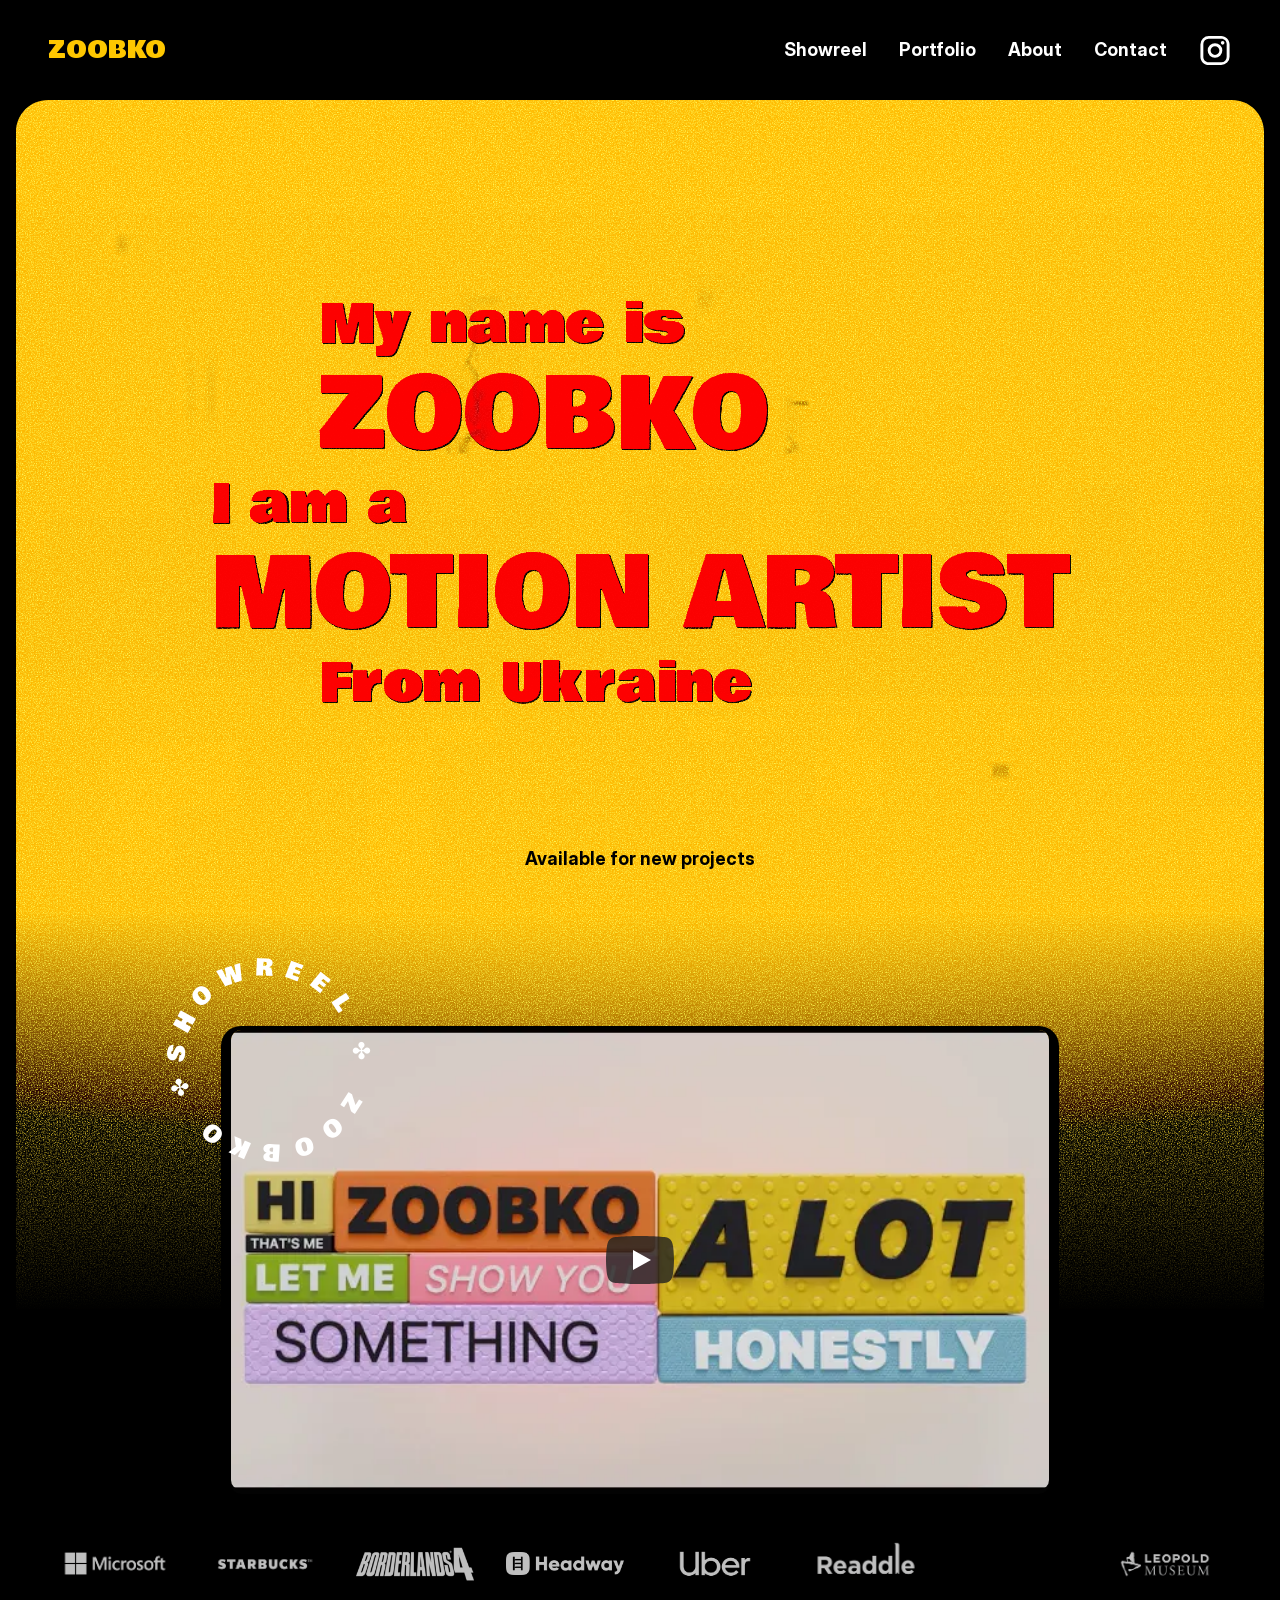
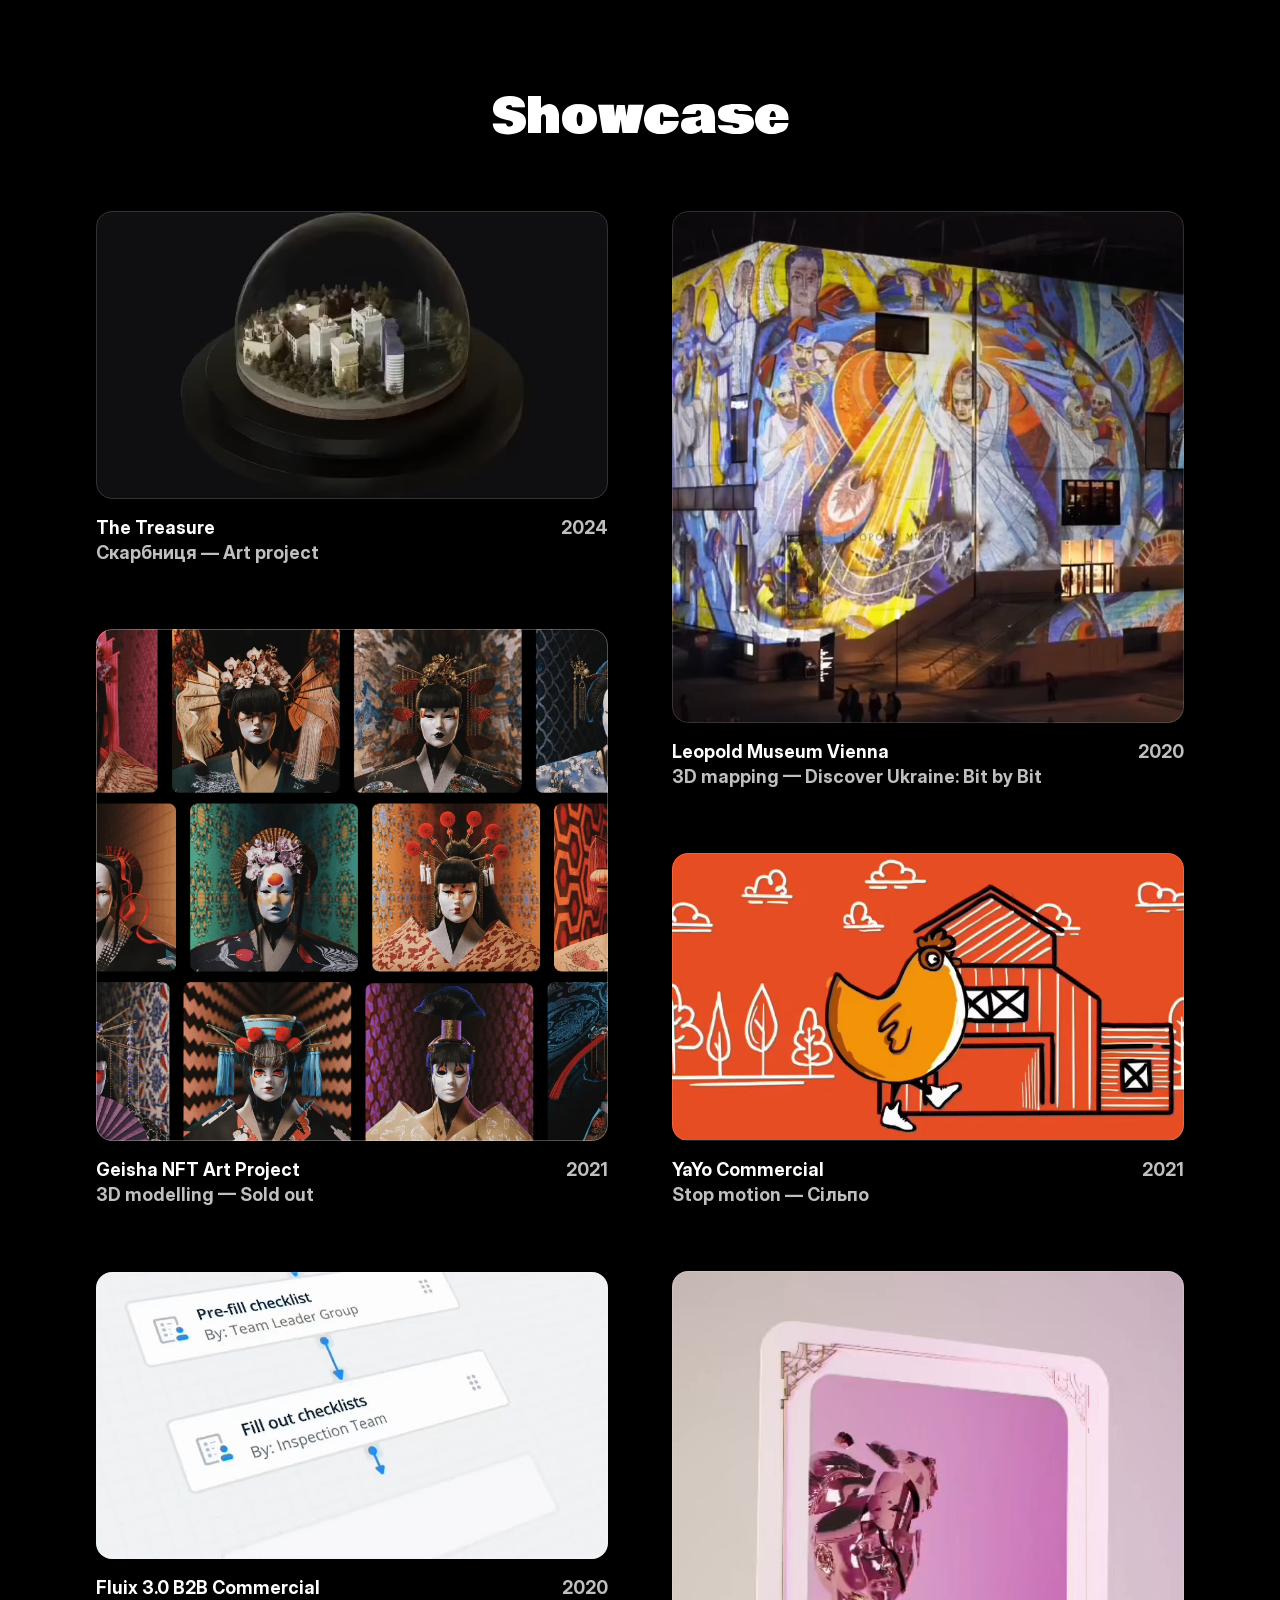
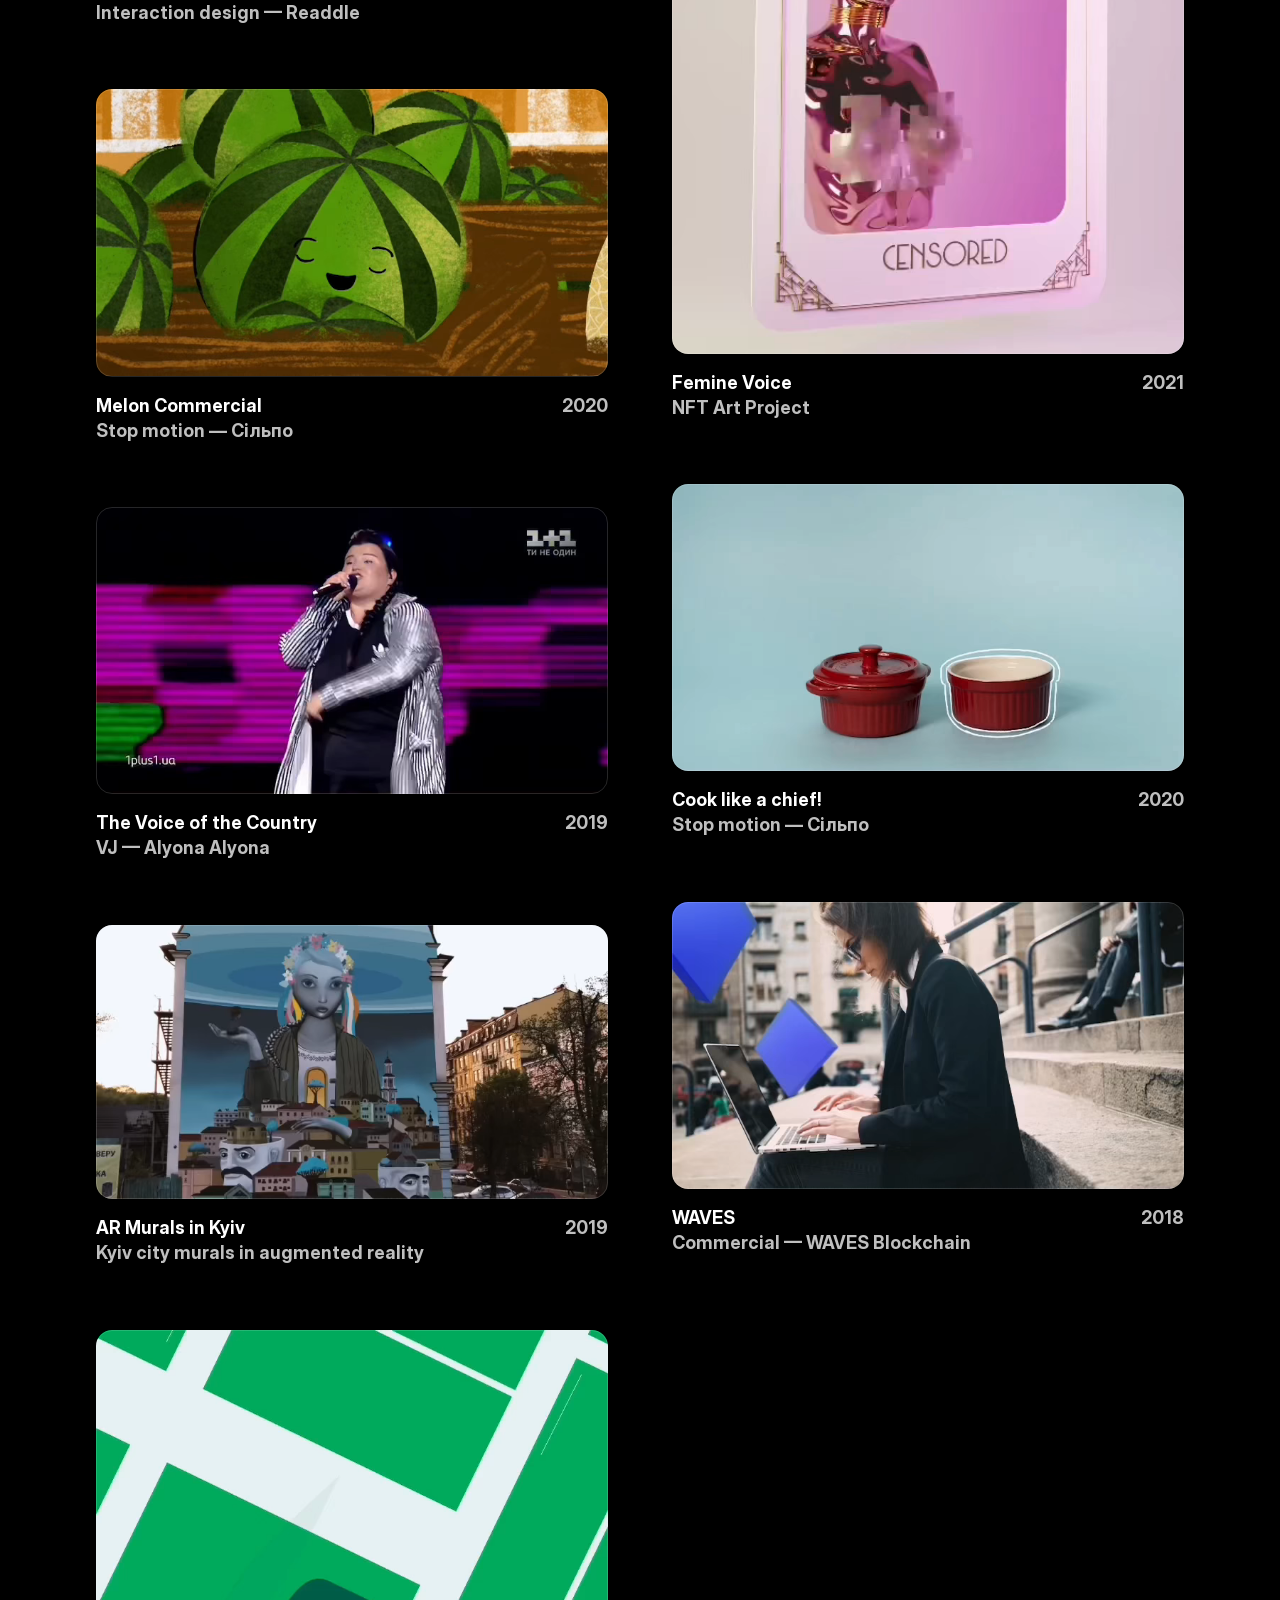
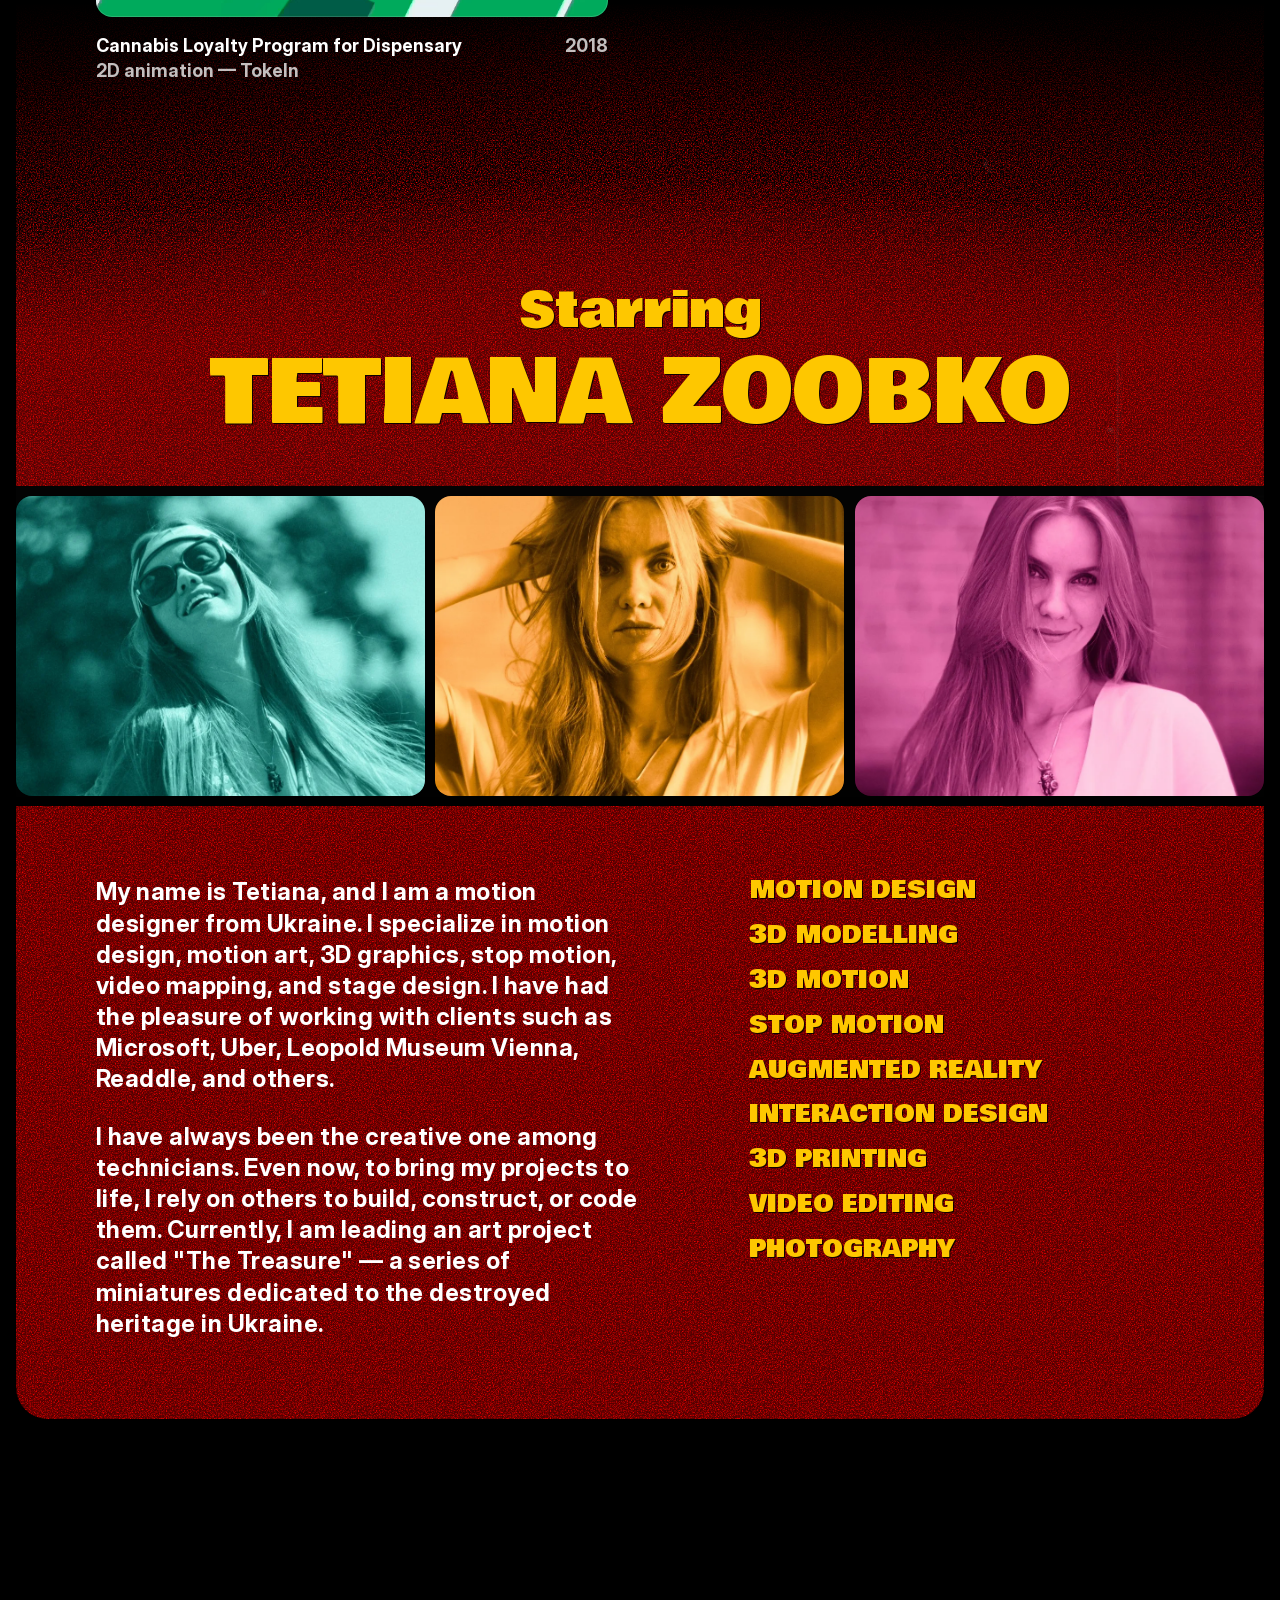
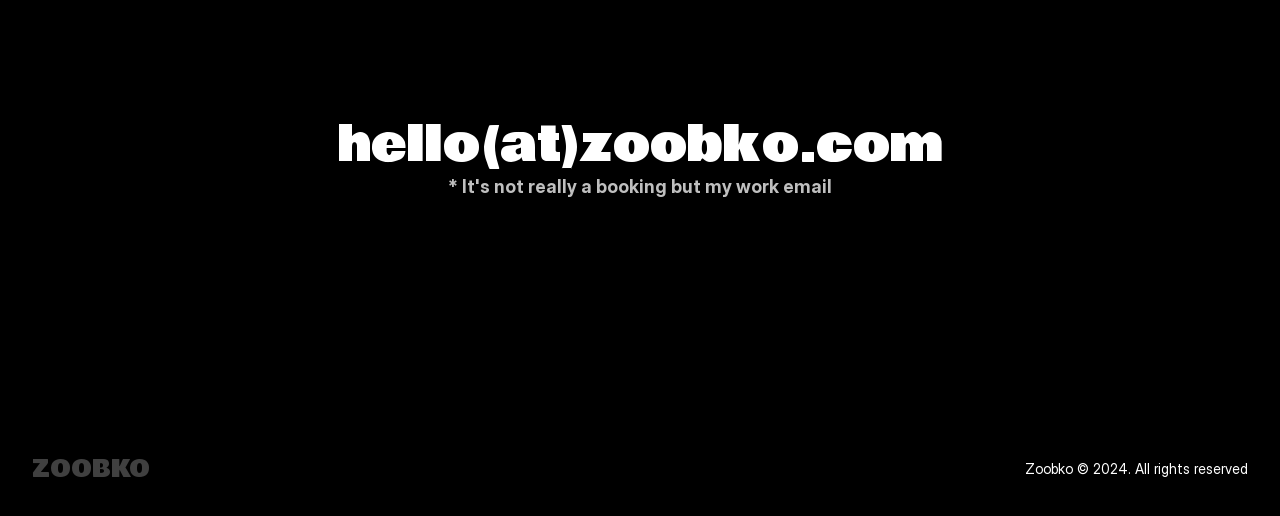
==== commit 8410c990: "Use relative asset paths so the site also works on the github.io project URL Co-Authored-By: Claude " ====
--- a/index.html
+++ b/index.html
@@ -14,8 +14,8 @@
     <title>Zoobko ✤ Motion Designer</title>
     <meta name="description" content="My name is Tetiana, and I am a motion designer from Ukraine. I specialize in motion design, motion art, 3D graphics, stop motion, video mapping, and stage design.">
     
-    <link href="/_ext/media/pwxb2hREMjlnZrV9TEyk4714.webp" rel="icon" media="(prefers-color-scheme: light)">
-    <link href="/_ext/media/pwxb2hREMjlnZrV9TEyk4714.webp" rel="icon" media="(prefers-color-scheme: dark)">
+    <link href="_ext/media/pwxb2hREMjlnZrV9TEyk4714.webp" rel="icon" media="(prefers-color-scheme: light)">
+    <link href="_ext/media/pwxb2hREMjlnZrV9TEyk4714.webp" rel="icon" media="(prefers-color-scheme: dark)">
     
     <meta property="og:type" content="website">
     <meta property="og:title" content="Zoobko ✤ Motion Designer">
@@ -37,44 +37,44 @@
   font-style: normal;
   font-weight: 400;
   font-display: block;
-  src: url(/_ext/fonts/taiPGmVuC4y96PFeqp8sqomI_A.woff2) format('woff2');
+  src: url(_ext/fonts/taiPGmVuC4y96PFeqp8sqomI_A.woff2) format('woff2');
   unicode-range: U+0000-00FF, U+0131, U+0152-0153, U+02BB-02BC, U+02C6, U+02DA, U+02DC, U+0304, U+0308, U+0329, U+2000-206F, U+20AC, U+2122, U+2191, U+2193, U+2212, U+2215, U+FEFF, U+FFFD;
 }
 
-@font-face { font-family: "Inter Display"; src: url("/_ext/fonts/I11LrmuBDQZweplJ62KkVsklU5Y.woff2"); font-display: swap; font-style: normal; font-weight: 700; unicode-range: U+0460-052F, U+1C80-1C88, U+20B4, U+2DE0-2DFF, U+A640-A69F, U+FE2E-FE2F }
-@font-face { font-family: "Inter Display"; src: url("/_ext/fonts/UjFZPDy3qGuDktQM4q9CxhKfIa8.woff2"); font-display: swap; font-style: normal; font-weight: 700; unicode-range: U+0301, U+0400-045F, U+0490-0491, U+04B0-04B1, U+2116 }
-@font-face { font-family: "Inter Display"; src: url("/_ext/fonts/8exwVHJy2DhJ4N5prYlVMrEKmQ.woff2"); font-display: swap; font-style: normal; font-weight: 700; unicode-range: U+1F00-1FFF }
-@font-face { font-family: "Inter Display"; src: url("/_ext/fonts/UTeedEK21hO5jDxEUldzdScUqpg.woff2"); font-display: swap; font-style: normal; font-weight: 700; unicode-range: U+0370-03FF }
-@font-face { font-family: "Inter Display"; src: url("/_ext/fonts/Ig8B8nzy11hzIWEIYnkg91sofjo.woff2"); font-display: swap; font-style: normal; font-weight: 700; unicode-range: U+0100-024F, U+0259, U+1E00-1EFF, U+2020, U+20A0-20AB, U+20AD-20CF, U+2113, U+2C60-2C7F, U+A720-A7FF }
-@font-face { font-family: "Inter Display"; src: url("/_ext/fonts/qITWJ2WdG0wrgQPDb8lvnYnTXDg.woff2"); font-display: swap; font-style: normal; font-weight: 700; unicode-range: U+0000-00FF, U+0131, U+0152-0153, U+02BB-02BC, U+02C6, U+02DA, U+02DC, U+2000-206F, U+2070, U+2074-207E, U+2080-208E, U+20AC, U+2122, U+2191, U+2193, U+2212, U+2215, U+FEFF, U+FFFD }
-@font-face { font-family: "Inter Display"; src: url("/_ext/fonts/qctQFoJqJ9aIbRSIp0AhCQpFxn8.woff2"); font-display: swap; font-style: normal; font-weight: 700; unicode-range: U+0102-0103, U+0110-0111, U+0128-0129, U+0168-0169, U+01A0-01A1, U+01AF-01B0, U+1EA0-1EF9, U+20AB }
-@font-face { font-family: "Inter Display"; src: url("/_ext/fonts/ePuN3mCjzajIHnyCdvKBFiZkyY0.woff2"); font-display: swap; font-style: normal; font-weight: 500; unicode-range: U+0460-052F, U+1C80-1C88, U+20B4, U+2DE0-2DFF, U+A640-A69F, U+FE2E-FE2F }
-@font-face { font-family: "Inter Display"; src: url("/_ext/fonts/V3j1L0o5vPFKe26Sw4HcpXCfHo.woff2"); font-display: swap; font-style: normal; font-weight: 500; unicode-range: U+0301, U+0400-045F, U+0490-0491, U+04B0-04B1, U+2116 }
-@font-face { font-family: "Inter Display"; src: url("/_ext/fonts/F3kdpd2N0cToWV5huaZjjgM.woff2"); font-display: swap; font-style: normal; font-weight: 500; unicode-range: U+1F00-1FFF }
-@font-face { font-family: "Inter Display"; src: url("/_ext/fonts/0iDmxkizU9goZoclqIqsV5rvETU.woff2"); font-display: swap; font-style: normal; font-weight: 500; unicode-range: U+0370-03FF }
-@font-face { font-family: "Inter Display"; src: url("/_ext/fonts/r0mv3NegmA0akcQsNFotG32Las.woff2"); font-display: swap; font-style: normal; font-weight: 500; unicode-range: U+0100-024F, U+0259, U+1E00-1EFF, U+2020, U+20A0-20AB, U+20AD-20CF, U+2113, U+2C60-2C7F, U+A720-A7FF }
-@font-face { font-family: "Inter Display"; src: url("/_ext/fonts/iwWTDc49ENF2tCHbqlNARXw6Ug.woff2"); font-display: swap; font-style: normal; font-weight: 500; unicode-range: U+0000-00FF, U+0131, U+0152-0153, U+02BB-02BC, U+02C6, U+02DA, U+02DC, U+2000-206F, U+2070, U+2074-207E, U+2080-208E, U+20AC, U+2122, U+2191, U+2193, U+2212, U+2215, U+FEFF, U+FFFD }
-@font-face { font-family: "Inter Display"; src: url("/_ext/fonts/Ii21jnSJkulBKsHHXKlapi7fv9w.woff2"); font-display: swap; font-style: normal; font-weight: 500; unicode-range: U+0102-0103, U+0110-0111, U+0128-0129, U+0168-0169, U+01A0-01A1, U+01AF-01B0, U+1EA0-1EF9, U+20AB }
-@font-face { font-family: "Inter Display"; src: url("/_ext/fonts/2uIBiALfCHVpWbHqRMZutfT7giU.woff2"); font-display: swap; font-style: normal; font-weight: 400; unicode-range: U+0460-052F, U+1C80-1C88, U+20B4, U+2DE0-2DFF, U+A640-A69F, U+FE2E-FE2F }
-@font-face { font-family: "Inter Display"; src: url("/_ext/fonts/Zwfz6xbVe5pmcWRJRgBDHnMkOkI.woff2"); font-display: swap; font-style: normal; font-weight: 400; unicode-range: U+0301, U+0400-045F, U+0490-0491, U+04B0-04B1, U+2116 }
-@font-face { font-family: "Inter Display"; src: url("/_ext/fonts/U9LaDDmbRhzX3sB8g8glTy5feTE.woff2"); font-display: swap; font-style: normal; font-weight: 400; unicode-range: U+1F00-1FFF }
-@font-face { font-family: "Inter Display"; src: url("/_ext/fonts/tVew2LzXJ1t7QfxP1gdTIdj2o0g.woff2"); font-display: swap; font-style: normal; font-weight: 400; unicode-range: U+0370-03FF }
-@font-face { font-family: "Inter Display"; src: url("/_ext/fonts/DF7bjCRmStYPqSb945lAlMfCCVQ.woff2"); font-display: swap; font-style: normal; font-weight: 400; unicode-range: U+0100-024F, U+0259, U+1E00-1EFF, U+2020, U+20A0-20AB, U+20AD-20CF, U+2113, U+2C60-2C7F, U+A720-A7FF }
-@font-face { font-family: "Inter Display"; src: url("/_ext/fonts/bHYNJqzTyl2lqvmMiRRS6Y16Es.woff2"); font-display: swap; font-style: normal; font-weight: 400; unicode-range: U+0000-00FF, U+0131, U+0152-0153, U+02BB-02BC, U+02C6, U+02DA, U+02DC, U+2000-206F, U+2070, U+2074-207E, U+2080-208E, U+20AC, U+2122, U+2191, U+2193, U+2212, U+2215, U+FEFF, U+FFFD }
-@font-face { font-family: "Inter Display"; src: url("/_ext/fonts/vebZUMjGyKkYsfcY73iwWTzLNag.woff2"); font-display: swap; font-style: normal; font-weight: 400; unicode-range: U+0102-0103, U+0110-0111, U+0128-0129, U+0168-0169, U+01A0-01A1, U+01AF-01B0, U+1EA0-1EF9, U+20AB }
-@font-face { font-family: "Inter Display"; src: url("/_ext/fonts/n9CXKI3tsmCPeC6MCT9NziShSuQ.woff2"); font-display: swap; font-style: normal; font-weight: 700; unicode-range: U+0000-00FF, U+0131, U+0152-0153, U+02BB-02BC, U+02C6, U+02DA, U+02DC, U+2000-206F, U+2074, U+20AC, U+2122, U+2191, U+2193, U+2212, U+2215, U+FEFF, U+FFFD }
+@font-face { font-family: "Inter Display"; src: url("_ext/fonts/I11LrmuBDQZweplJ62KkVsklU5Y.woff2"); font-display: swap; font-style: normal; font-weight: 700; unicode-range: U+0460-052F, U+1C80-1C88, U+20B4, U+2DE0-2DFF, U+A640-A69F, U+FE2E-FE2F }
+@font-face { font-family: "Inter Display"; src: url("_ext/fonts/UjFZPDy3qGuDktQM4q9CxhKfIa8.woff2"); font-display: swap; font-style: normal; font-weight: 700; unicode-range: U+0301, U+0400-045F, U+0490-0491, U+04B0-04B1, U+2116 }
+@font-face { font-family: "Inter Display"; src: url("_ext/fonts/8exwVHJy2DhJ4N5prYlVMrEKmQ.woff2"); font-display: swap; font-style: normal; font-weight: 700; unicode-range: U+1F00-1FFF }
+@font-face { font-family: "Inter Display"; src: url("_ext/fonts/UTeedEK21hO5jDxEUldzdScUqpg.woff2"); font-display: swap; font-style: normal; font-weight: 700; unicode-range: U+0370-03FF }
+@font-face { font-family: "Inter Display"; src: url("_ext/fonts/Ig8B8nzy11hzIWEIYnkg91sofjo.woff2"); font-display: swap; font-style: normal; font-weight: 700; unicode-range: U+0100-024F, U+0259, U+1E00-1EFF, U+2020, U+20A0-20AB, U+20AD-20CF, U+2113, U+2C60-2C7F, U+A720-A7FF }
+@font-face { font-family: "Inter Display"; src: url("_ext/fonts/qITWJ2WdG0wrgQPDb8lvnYnTXDg.woff2"); font-display: swap; font-style: normal; font-weight: 700; unicode-range: U+0000-00FF, U+0131, U+0152-0153, U+02BB-02BC, U+02C6, U+02DA, U+02DC, U+2000-206F, U+2070, U+2074-207E, U+2080-208E, U+20AC, U+2122, U+2191, U+2193, U+2212, U+2215, U+FEFF, U+FFFD }
+@font-face { font-family: "Inter Display"; src: url("_ext/fonts/qctQFoJqJ9aIbRSIp0AhCQpFxn8.woff2"); font-display: swap; font-style: normal; font-weight: 700; unicode-range: U+0102-0103, U+0110-0111, U+0128-0129, U+0168-0169, U+01A0-01A1, U+01AF-01B0, U+1EA0-1EF9, U+20AB }
+@font-face { font-family: "Inter Display"; src: url("_ext/fonts/ePuN3mCjzajIHnyCdvKBFiZkyY0.woff2"); font-display: swap; font-style: normal; font-weight: 500; unicode-range: U+0460-052F, U+1C80-1C88, U+20B4, U+2DE0-2DFF, U+A640-A69F, U+FE2E-FE2F }
+@font-face { font-family: "Inter Display"; src: url("_ext/fonts/V3j1L0o5vPFKe26Sw4HcpXCfHo.woff2"); font-display: swap; font-style: normal; font-weight: 500; unicode-range: U+0301, U+0400-045F, U+0490-0491, U+04B0-04B1, U+2116 }
+@font-face { font-family: "Inter Display"; src: url("_ext/fonts/F3kdpd2N0cToWV5huaZjjgM.woff2"); font-display: swap; font-style: normal; font-weight: 500; unicode-range: U+1F00-1FFF }
+@font-face { font-family: "Inter Display"; src: url("_ext/fonts/0iDmxkizU9goZoclqIqsV5rvETU.woff2"); font-display: swap; font-style: normal; font-weight: 500; unicode-range: U+0370-03FF }
+@font-face { font-family: "Inter Display"; src: url("_ext/fonts/r0mv3NegmA0akcQsNFotG32Las.woff2"); font-display: swap; font-style: normal; font-weight: 500; unicode-range: U+0100-024F, U+0259, U+1E00-1EFF, U+2020, U+20A0-20AB, U+20AD-20CF, U+2113, U+2C60-2C7F, U+A720-A7FF }
+@font-face { font-family: "Inter Display"; src: url("_ext/fonts/iwWTDc49ENF2tCHbqlNARXw6Ug.woff2"); font-display: swap; font-style: normal; font-weight: 500; unicode-range: U+0000-00FF, U+0131, U+0152-0153, U+02BB-02BC, U+02C6, U+02DA, U+02DC, U+2000-206F, U+2070, U+2074-207E, U+2080-208E, U+20AC, U+2122, U+2191, U+2193, U+2212, U+2215, U+FEFF, U+FFFD }
+@font-face { font-family: "Inter Display"; src: url("_ext/fonts/Ii21jnSJkulBKsHHXKlapi7fv9w.woff2"); font-display: swap; font-style: normal; font-weight: 500; unicode-range: U+0102-0103, U+0110-0111, U+0128-0129, U+0168-0169, U+01A0-01A1, U+01AF-01B0, U+1EA0-1EF9, U+20AB }
+@font-face { font-family: "Inter Display"; src: url("_ext/fonts/2uIBiALfCHVpWbHqRMZutfT7giU.woff2"); font-display: swap; font-style: normal; font-weight: 400; unicode-range: U+0460-052F, U+1C80-1C88, U+20B4, U+2DE0-2DFF, U+A640-A69F, U+FE2E-FE2F }
+@font-face { font-family: "Inter Display"; src: url("_ext/fonts/Zwfz6xbVe5pmcWRJRgBDHnMkOkI.woff2"); font-display: swap; font-style: normal; font-weight: 400; unicode-range: U+0301, U+0400-045F, U+0490-0491, U+04B0-04B1, U+2116 }
+@font-face { font-family: "Inter Display"; src: url("_ext/fonts/U9LaDDmbRhzX3sB8g8glTy5feTE.woff2"); font-display: swap; font-style: normal; font-weight: 400; unicode-range: U+1F00-1FFF }
+@font-face { font-family: "Inter Display"; src: url("_ext/fonts/tVew2LzXJ1t7QfxP1gdTIdj2o0g.woff2"); font-display: swap; font-style: normal; font-weight: 400; unicode-range: U+0370-03FF }
+@font-face { font-family: "Inter Display"; src: url("_ext/fonts/DF7bjCRmStYPqSb945lAlMfCCVQ.woff2"); font-display: swap; font-style: normal; font-weight: 400; unicode-range: U+0100-024F, U+0259, U+1E00-1EFF, U+2020, U+20A0-20AB, U+20AD-20CF, U+2113, U+2C60-2C7F, U+A720-A7FF }
+@font-face { font-family: "Inter Display"; src: url("_ext/fonts/bHYNJqzTyl2lqvmMiRRS6Y16Es.woff2"); font-display: swap; font-style: normal; font-weight: 400; unicode-range: U+0000-00FF, U+0131, U+0152-0153, U+02BB-02BC, U+02C6, U+02DA, U+02DC, U+2000-206F, U+2070, U+2074-207E, U+2080-208E, U+20AC, U+2122, U+2191, U+2193, U+2212, U+2215, U+FEFF, U+FFFD }
+@font-face { font-family: "Inter Display"; src: url("_ext/fonts/vebZUMjGyKkYsfcY73iwWTzLNag.woff2"); font-display: swap; font-style: normal; font-weight: 400; unicode-range: U+0102-0103, U+0110-0111, U+0128-0129, U+0168-0169, U+01A0-01A1, U+01AF-01B0, U+1EA0-1EF9, U+20AB }
+@font-face { font-family: "Inter Display"; src: url("_ext/fonts/n9CXKI3tsmCPeC6MCT9NziShSuQ.woff2"); font-display: swap; font-style: normal; font-weight: 700; unicode-range: U+0000-00FF, U+0131, U+0152-0153, U+02BB-02BC, U+02C6, U+02DA, U+02DC, U+2000-206F, U+2074, U+20AC, U+2122, U+2191, U+2193, U+2212, U+2215, U+FEFF, U+FFFD }
 @font-face { font-family: "Inter Display Placeholder"; src: local("Arial"); ascent-override: 98.56%; descent-override: 24.54%; line-gap-override: 0.00%; size-adjust: 98.29% }</style>
     
     <meta name="robots" content="max-image-preview:large"><link rel="canonical" href="https://zoobko.com/"><meta property="og:url" content="https://zoobko.com/"><style data-framer-breakpoint-css>@media(min-width: 1200px){.hidden-72rtr7{display:none!important}}@media(min-width: 810px) and (max-width: 1199.98px){.hidden-eyuxbk{display:none!important}}@media(max-width: 809.98px){.hidden-7z1dls{display:none!important}}</style><style data-framer-css-ssr-minified data-framer-components="framer-lib-cursors-host framer-r2jh4 PropertyOverrides framer-heK0P framer-cHQo6 framer-QEWYD framer-sjqM6 framer-MNDWa framer-qZJOY">html,body,#main{box-sizing:border-box;margin:0;padding:0}:root{-webkit-font-smoothing:antialiased;-moz-osx-font-smoothing:grayscale}*{box-sizing:border-box;-webkit-font-smoothing:inherit}h1,h2,h3,h4,h5,h6,p,figure{margin:0}body,input,textarea,select,button{font-family:sans-serif;font-size:12px}body{--token-42124c66-6264-40b2-b1c2-657eb6f3c9da:#ffdd30;--framer-will-change-override:none}@supports (background:-webkit-named-image(i)) and (not (grid-template-rows:subgrid)){body{--framer-will-change-override:transform}}[data-framer-component-type]{position:absolute}[data-framer-component-type=Text]{cursor:inherit}[data-framer-component-text-autosized] *{white-space:pre}[data-framer-component-type=Text]>*{text-align:var(--framer-text-alignment,start)}[data-framer-component-type=Text] span span,[data-framer-component-type=Text] p span,[data-framer-component-type=Text] h1 span,[data-framer-component-type=Text] h2 span,[data-framer-component-type=Text] h3 span,[data-framer-component-type=Text] h4 span,[data-framer-component-type=Text] h5 span,[data-framer-component-type=Text] h6 span{display:block}[data-framer-component-type=Text] span span span,[data-framer-component-type=Text] p span span,[data-framer-component-type=Text] h1 span span,[data-framer-component-type=Text] h2 span span,[data-framer-component-type=Text] h3 span span,[data-framer-component-type=Text] h4 span span,[data-framer-component-type=Text] h5 span span,[data-framer-component-type=Text] h6 span span{display:unset}[data-framer-component-type=Text] div div span,[data-framer-component-type=Text] a div span,[data-framer-component-type=Text] span span span,[data-framer-component-type=Text] p span span,[data-framer-component-type=Text] h1 span span,[data-framer-component-type=Text] h2 span span,[data-framer-component-type=Text] h3 span span,[data-framer-component-type=Text] h4 span span,[data-framer-component-type=Text] h5 span span,[data-framer-component-type=Text] h6 span span,[data-framer-component-type=Text] a{font-family:var(--font-family);font-style:var(--font-style);font-weight:min(calc(var(--framer-font-weight-increase,0) + var(--font-weight,400)),900);color:var(--text-color);letter-spacing:var(--letter-spacing);font-size:var(--font-size);text-transform:var(--text-transform);--text-decoration:var(--framer-text-decoration-style,solid)var(--framer-text-decoration,none)var(--framer-text-decoration-color,currentcolor)var(--framer-text-decoration-thickness,auto);--text-decoration-skip-ink:var(--framer-text-decoration-skip-ink);--text-underline-offset:var(--framer-text-decoration-offset);line-height:var(--line-height);--font-family:var(--framer-font-family);--font-style:var(--framer-font-style);--font-weight:var(--framer-font-weight);--text-color:var(--framer-text-color);--letter-spacing:var(--framer-letter-spacing);--font-size:var(--framer-font-size);--text-transform:var(--framer-text-transform);--line-height:var(--framer-line-height)}[data-framer-component-type=Text] a,[data-framer-component-type=Text] a div span,[data-framer-component-type=Text] a span span span,[data-framer-component-type=Text] a p span span,[data-framer-component-type=Text] a h1 span span,[data-framer-component-type=Text] a h2 span span,[data-framer-component-type=Text] a h3 span span,[data-framer-component-type=Text] a h4 span span,[data-framer-component-type=Text] a h5 span span,[data-framer-component-type=Text] a h6 span span{--font-family:var(--framer-link-font-family,var(--framer-font-family));--font-style:var(--framer-link-font-style,var(--framer-font-style));--font-weight:var(--framer-link-font-weight,var(--framer-font-weight));--text-color:var(--framer-link-text-color,var(--framer-text-color));--font-size:var(--framer-link-font-size,var(--framer-font-size));--text-transform:var(--framer-link-text-transform,var(--framer-text-transform));--text-decoration:var(--framer-link-text-decoration-style,var(--framer-text-decoration-style,solid))var(--framer-link-text-decoration,var(--framer-text-decoration,none))var(--framer-link-text-decoration-color,var(--framer-text-decoration-color,currentcolor))var(--framer-link-text-decoration-thickness,var(--framer-text-decoration-thickness,auto));--text-decoration-skip-ink:var(--framer-link-text-decoration-skip-ink,var(--framer-text-decoration-skip-ink));--text-underline-offset:var(--framer-link-text-decoration-offset,var(--framer-text-decoration-offset))}[data-framer-component-type=Text] a:hover,[data-framer-component-type=Text] a div span:hover,[data-framer-component-type=Text] a span span span:hover,[data-framer-component-type=Text] a p span span:hover,[data-framer-component-type=Text] a h1 span span:hover,[data-framer-component-type=Text] a h2 span span:hover,[data-framer-component-type=Text] a h3 span span:hover,[data-framer-component-type=Text] a h4 span span:hover,[data-framer-component-type=Text] a h5 span span:hover,[data-framer-component-type=Text] a h6 span span:hover{--font-family:var(--framer-link-hover-font-family,var(--framer-link-font-family,var(--framer-font-family)));--font-style:var(--framer-link-hover-font-style,var(--framer-link-font-style,var(--framer-font-style)));--font-weight:var(--framer-link-hover-font-weight,var(--framer-link-font-weight,var(--framer-font-weight)));--text-color:var(--framer-link-hover-text-color,var(--framer-link-text-color,var(--framer-text-color)));--font-size:var(--framer-link-hover-font-size,var(--framer-link-font-size,var(--framer-font-size)));--text-transform:var(--framer-link-hover-text-transform,var(--framer-link-text-transform,var(--framer-text-transform)));--text-decoration:var(--framer-link-hover-text-decoration-style,var(--framer-link-text-decoration-style,var(--framer-text-decoration-style,solid)))var(--framer-link-hover-text-decoration,var(--framer-link-text-decoration,var(--framer-text-decoration,none)))var(--framer-link-hover-text-decoration-color,var(--framer-link-text-decoration-color,var(--framer-text-decoration-color,currentcolor)))var(--framer-link-hover-text-decoration-thickness,var(--framer-link-text-decoration-thickness,var(--framer-text-decoration-thickness,auto)));--text-decoration-skip-ink:var(--framer-link-hover-text-decoration-skip-ink,var(--framer-link-text-decoration-skip-ink,var(--framer-text-decoration-skip-ink)));--text-underline-offset:var(--framer-link-hover-text-decoration-offset,var(--framer-link-text-decoration-offset,var(--framer-text-decoration-offset)))}[data-framer-component-type=Text].isCurrent a,[data-framer-component-type=Text].isCurrent a div span,[data-framer-component-type=Text].isCurrent a span span span,[data-framer-component-type=Text].isCurrent a p span span,[data-framer-component-type=Text].isCurrent a h1 span span,[data-framer-component-type=Text].isCurrent a h2 span span,[data-framer-component-type=Text].isCurrent a h3 span span,[data-framer-component-type=Text].isCurrent a h4 span span,[data-framer-component-type=Text].isCurrent a h5 span span,[data-framer-component-type=Text].isCurrent a h6 span span{--font-family:var(--framer-link-current-font-family,var(--framer-link-font-family,var(--framer-font-family)));--font-style:var(--framer-link-current-font-style,var(--framer-link-font-style,var(--framer-font-style)));--font-weight:var(--framer-link-current-font-weight,var(--framer-link-font-weight,var(--framer-font-weight)));--text-color:var(--framer-link-current-text-color,var(--framer-link-text-color,var(--framer-text-color)));--font-size:var(--framer-link-current-font-size,var(--framer-link-font-size,var(--framer-font-size)));--text-transform:var(--framer-link-current-text-transform,var(--framer-link-text-transform,var(--framer-text-transform)));--text-decoration:var(--framer-link-current-text-decoration-style,var(--framer-link-text-decoration-style,var(--framer-text-decoration-style,solid)))var(--framer-link-current-text-decoration,var(--framer-link-text-decoration,var(--framer-text-decoration,none)))var(--framer-link-current-text-decoration-color,var(--framer-link-text-decoration-color,var(--framer-text-decoration-color,currentcolor)))var(--framer-link-current-text-decoration-thickness,var(--framer-link-text-decoration-thickness,var(--framer-text-decoration-thickness,auto)));--text-decoration-skip-ink:var(--framer-link-current-text-decoration-skip-ink,var(--framer-link-text-decoration-skip-ink,var(--framer-text-decoration-skip-ink)));--text-underline-offset:var(--framer-link-current-text-decoration-offset,var(--framer-link-text-decoration-offset,var(--framer-text-decoration-offset)))}[data-framer-component-type=RichTextContainer]{outline:none;flex-direction:column;flex-shrink:0;justify-content:flex-start;display:flex}p.framer-text,div.framer-text,figure.framer-text,h1.framer-text,h2.framer-text,h3.framer-text,h4.framer-text,h5.framer-text,h6.framer-text,ol.framer-text,ul.framer-text{margin:0;padding:0}p.framer-text,div.framer-text,h1.framer-text,h2.framer-text,h3.framer-text,h4.framer-text,h5.framer-text,h6.framer-text,li.framer-text,ol.framer-text,ul.framer-text,mark.framer-text,span.framer-text:not([data-text-fill]){font-family:var(--framer-blockquote-font-family,var(--framer-font-family,Inter,Inter Placeholder,sans-serif));font-style:var(--framer-blockquote-font-style,var(--framer-font-style,normal));font-weight:var(--framer-blockquote-font-weight,var(--framer-font-weight,400));color:var(--framer-blockquote-text-color,var(--framer-text-color,#000));font-size:calc(var(--framer-blockquote-font-size,var(--framer-font-size,16px))*var(--framer-font-size-scale,1));letter-spacing:var(--framer-blockquote-letter-spacing,var(--framer-letter-spacing,0));text-transform:var(--framer-blockquote-text-transform,var(--framer-text-transform,none));-webkit-text-decoration-line:var(--framer-blockquote-text-decoration,var(--framer-text-decoration,initial));text-decoration-line:var(--framer-blockquote-text-decoration,var(--framer-text-decoration,initial));-webkit-text-decoration-style:var(--framer-blockquote-text-decoration-style,var(--framer-text-decoration-style,initial));text-decoration-style:var(--framer-blockquote-text-decoration-style,var(--framer-text-decoration-style,initial));-webkit-text-decoration-color:var(--framer-blockquote-text-decoration-color,var(--framer-text-decoration-color,initial));text-decoration-color:var(--framer-blockquote-text-decoration-color,var(--framer-text-decoration-color,initial));text-decoration-thickness:var(--framer-blockquote-text-decoration-thickness,var(--framer-text-decoration-thickness,initial));text-decoration-skip-ink:var(--framer-blockquote-text-decoration-skip-ink,var(--framer-text-decoration-skip-ink,initial));text-underline-offset:var(--framer-blockquote-text-decoration-offset,var(--framer-text-decoration-offset,initial));line-height:var(--framer-blockquote-line-height,var(--framer-line-height,1.2em));text-align:var(--framer-blockquote-text-alignment,var(--framer-text-alignment,start));-webkit-text-stroke-width:var(--framer-text-stroke-width,initial);-webkit-text-stroke-color:var(--framer-text-stroke-color,initial);-moz-font-feature-settings:var(--framer-font-open-type-features,initial);-webkit-font-feature-settings:var(--framer-font-open-type-features,initial);font-feature-settings:var(--framer-font-open-type-features,initial);font-variation-settings:var(--framer-font-variation-axes,normal);text-wrap:var(--framer-text-wrap-override,var(--framer-text-wrap))}mark.framer-text,p.framer-text,div.framer-text,h1.framer-text,h2.framer-text,h3.framer-text,h4.framer-text,h5.framer-text,h6.framer-text,li.framer-text,ol.framer-text,ul.framer-text{background-color:var(--framer-blockquote-text-background-color,var(--framer-text-background-color,initial));border-radius:var(--framer-blockquote-text-background-radius,var(--framer-text-background-radius,initial));padding:var(--framer-blockquote-text-background-padding,var(--framer-text-background-padding,initial))}@supports not (color:color(display-p3 1 1 1)){p.framer-text,div.framer-text,h1.framer-text,h2.framer-text,h3.framer-text,h4.framer-text,h5.framer-text,h6.framer-text,li.framer-text,ol.framer-text,ul.framer-text,span.framer-text:not([data-text-fill]){color:var(--framer-blockquote-text-color-rgb,var(--framer-blockquote-text-color,var(--framer-text-color-rgb,var(--framer-text-color,#000))));-webkit-text-stroke-color:var(--framer-text-stroke-color-rgb,var(--framer-text-stroke-color,initial))}mark.framer-text{background-color:var(--framer-blockquote-text-background-color-rgb,var(--framer-blockquote-text-background-color,var(--framer-text-background-color-rgb,var(--framer-text-background-color,initial))))}}.framer-fit-text .framer-text{white-space:nowrap;white-space-collapse:preserve}strong.framer-text{font-family:var(--framer-blockquote-font-family-bold,var(--framer-font-family-bold));font-style:var(--framer-blockquote-font-style-bold,var(--framer-font-style-bold));font-weight:var(--framer-blockquote-font-weight-bold,var(--framer-font-weight-bold,bolder));font-variation-settings:var(--framer-blockquote-font-variation-axes-bold,var(--framer-font-variation-axes-bold))}em.framer-text{font-family:var(--framer-blockquote-font-family-italic,var(--framer-font-family-italic));font-style:var(--framer-blockquote-font-style-italic,var(--framer-font-style-italic,italic));font-weight:var(--framer-blockquote-font-weight-italic,var(--framer-font-weight-italic));font-variation-settings:var(--framer-blockquote-font-variation-axes-italic,var(--framer-font-variation-axes-italic))}em.framer-text>strong.framer-text{font-family:var(--framer-blockquote-font-family-bold-italic,var(--framer-font-family-bold-italic));font-style:var(--framer-blockquote-font-style-bold-italic,var(--framer-font-style-bold-italic,italic));font-weight:var(--framer-blockquote-font-weight-bold-italic,var(--framer-font-weight-bold-italic,bolder));font-variation-settings:var(--framer-blockquote-font-variation-axes-bold-italic,var(--framer-font-variation-axes-bold-italic))}p.framer-text:not(:first-child),div.framer-text:not(:first-child),h1.framer-text:not(:first-child),h2.framer-text:not(:first-child),h3.framer-text:not(:first-child),h4.framer-text:not(:first-child),h5.framer-text:not(:first-child),h6.framer-text:not(:first-child),ol.framer-text:not(:first-child),ul.framer-text:not(:first-child),blockquote.framer-text:not(:first-child),table.framer-text:not(:first-child),figure.framer-text:not(:first-child),.framer-image.framer-text:not(:first-child){margin-top:var(--framer-blockquote-paragraph-spacing,var(--framer-paragraph-spacing,0))}li.framer-text>ul.framer-text:nth-child(2),li.framer-text>ol.framer-text:nth-child(2){margin-top:0}.framer-text[data-text-fill]{-webkit-text-fill-color:transparent;padding:max(0em,calc(calc(1.3em - var(--framer-blockquote-line-height,var(--framer-line-height,1.3em)))/2));margin:min(0em,calc(calc(1.3em - var(--framer-blockquote-line-height,var(--framer-line-height,1.3em)))/-2));-webkit-background-clip:text;background-clip:text;display:inline-block}code.framer-text,code.framer-text span.framer-text:not([data-text-fill]){font-family:var(--framer-code-font-family,var(--framer-font-family,Inter,Inter Placeholder,sans-serif));font-style:var(--framer-blockquote-font-style,var(--framer-code-font-style,var(--framer-font-style,normal)));font-weight:var(--framer-blockquote-font-weight,var(--framer-code-font-weight,var(--framer-font-weight,400)));color:var(--framer-blockquote-text-color,var(--framer-code-text-color,var(--framer-text-color,#000)));font-size:calc(var(--framer-blockquote-font-size,var(--framer-font-size,16px))*var(--framer-font-size-scale,1));letter-spacing:var(--framer-blockquote-letter-spacing,var(--framer-letter-spacing,0));line-height:var(--framer-blockquote-line-height,var(--framer-line-height,1.2em))}@supports not (color:color(display-p3 1 1 1)){code.framer-text,code.framer-text span.framer-text:not([data-text-fill]){color:var(--framer-blockquote-text-color-rgb,var(--framer-blockquote-text-color,var(--framer-code-text-color-rgb,var(--framer-code-text-color,var(--framer-text-color-rgb,var(--framer-text-color,#000))))))}}blockquote.framer-text{unicode-bidi:initial;margin-block-start:initial;margin-block-end:initial;margin-inline-start:initial;margin-inline-end:initial}a.framer-text,a.framer-text span.framer-text:not([data-text-fill]),span.framer-text[data-nested-link],span.framer-text[data-nested-link] span.framer-text:not([data-text-fill]){font-family:var(--framer-blockquote-font-family,var(--framer-link-font-family,var(--framer-font-family,Inter,Inter Placeholder,sans-serif)));font-style:var(--framer-blockquote-font-style,var(--framer-link-font-style,var(--framer-font-style,normal)));font-weight:var(--framer-blockquote-font-weight,var(--framer-link-font-weight,var(--framer-font-weight,400)));color:var(--framer-blockquote-text-color,var(--framer-link-text-color,var(--framer-text-color,#000)));font-size:calc(var(--framer-blockquote-font-size,var(--framer-font-size,16px))*var(--framer-font-size-scale,1));text-transform:var(--framer-blockquote-text-transform,var(--framer-link-text-transform,var(--framer-text-transform,none)));cursor:var(--framer-custom-cursors,pointer);background-color:var(--framer-link-text-background-color,initial);border-radius:var(--framer-link-text-background-radius,initial);padding:var(--framer-link-text-background-padding,initial)}a.framer-text,span.framer-text[data-nested-link]{-webkit-text-decoration-line:var(--framer-blockquote-text-decoration,var(--framer-link-text-decoration,var(--framer-text-decoration,initial)));text-decoration-line:var(--framer-blockquote-text-decoration,var(--framer-link-text-decoration,var(--framer-text-decoration,initial)));-webkit-text-decoration-style:var(--framer-blockquote-text-decoration-style,var(--framer-link-text-decoration-style,var(--framer-text-decoration-style,initial)));text-decoration-style:var(--framer-blockquote-text-decoration-style,var(--framer-link-text-decoration-style,var(--framer-text-decoration-style,initial)));-webkit-text-decoration-color:var(--framer-blockquote-text-decoration-color,var(--framer-link-text-decoration-color,var(--framer-text-decoration-color,initial)));text-decoration-color:var(--framer-blockquote-text-decoration-color,var(--framer-link-text-decoration-color,var(--framer-text-decoration-color,initial)));text-decoration-thickness:var(--framer-blockquote-text-decoration-thickness,var(--framer-link-text-decoration-thickness,var(--framer-text-decoration-thickness,initial)));text-decoration-skip-ink:var(--framer-blockquote-text-decoration-skip-ink,var(--framer-link-text-decoration-skip-ink,var(--framer-text-decoration-skip-ink,initial)));text-underline-offset:var(--framer-blockquote-text-decoration-offset,var(--framer-link-text-decoration-offset,var(--framer-text-decoration-offset,initial)))}@supports not (color:color(display-p3 1 1 1)){a.framer-text,a.framer-text span.framer-text:not([data-text-fill]),span.framer-text[data-nested-link],span.framer-text[data-nested-link] span.framer-text:not([data-text-fill]){color:var(--framer-blockquote-text-color-rgb,var(--framer-blockquote-text-color,var(--framer-link-text-color-rgb,var(--framer-link-text-color,var(--framer-text-color-rgb,var(--framer-text-color,#000))))));background-color:var(--framer-link-text-background-color-rgb,var(--framer-link-text-background-color,initial))}}code.framer-text a.framer-text,code.framer-text a.framer-text span.framer-text:not([data-text-fill]),code.framer-text span.framer-text[data-nested-link],code.framer-text span.framer-text[data-nested-link] span.framer-text:not([data-text-fill]){font-family:var(--framer-code-font-family,var(--framer-font-family,Inter,Inter Placeholder,sans-serif));font-style:var(--framer-blockquote-font-style,var(--framer-code-font-style,var(--framer-font-style,normal)));font-weight:var(--framer-blockquote-font-weight,var(--framer-code-font-weight,var(--framer-font-weight,400)));color:var(--framer-blockquote-text-color,var(--framer-link-text-color,var(--framer-code-text-color,var(--framer-text-color,#000))));font-size:calc(var(--framer-blockquote-font-size,var(--framer-font-size,16px))*var(--framer-font-size-scale,1))}@supports not (color:color(display-p3 1 1 1)){code.framer-text a.framer-text,code.framer-text a.framer-text span.framer-text:not([data-text-fill]),code.framer-text span.framer-text[data-nested-link],code.framer-text span.framer-text[data-nested-link] span.framer-text:not([data-text-fill]){color:var(--framer-blockquote-text-color-rgb,var(--framer-blockquote-text-color,var(--framer-link-text-color-rgb,var(--framer-link-text-color,var(--framer-code-text-color-rgb,var(--framer-code-text-color,var(--framer-text-color-rgb,var(--framer-text-color,#000))))))))}}a.framer-text:hover,a.framer-text:hover span.framer-text:not([data-text-fill]),span.framer-text[data-nested-link]:hover,span.framer-text[data-nested-link]:hover span.framer-text:not([data-text-fill]){font-family:var(--framer-link-hover-font-family,var(--framer-blockquote-font-family,var(--framer-link-font-family,var(--framer-font-family,Inter,Inter Placeholder,sans-serif))));font-style:var(--framer-link-hover-font-style,var(--framer-blockquote-font-style,var(--framer-link-font-style,var(--framer-font-style,normal))));font-weight:var(--framer-link-hover-font-weight,var(--framer-blockquote-font-weight,var(--framer-link-font-weight,var(--framer-font-weight,400))));color:var(--framer-link-hover-text-color,var(--framer-blockquote-text-color,var(--framer-link-text-color,var(--framer-text-color,#000))));font-size:calc(var(--framer-link-hover-font-size,var(--framer-blockquote-font-size,var(--framer-font-size,16px)))*var(--framer-font-size-scale,1));text-transform:var(--framer-link-hover-text-transform,var(--framer-blockquote-text-transform,var(--framer-link-text-transform,var(--framer-text-transform,none))));background-color:var(--framer-link-hover-text-background-color,var(--framer-link-text-background-color,var(--framer-text-background-color,initial)));border-radius:var(--framer-link-hover-text-background-radius,var(--framer-link-text-background-radius,var(--framer-text-background-radius,initial)));padding:var(--framer-link-hover-text-background-padding,var(--framer-link-text-background-padding,var(--framer-text-background-padding,initial)))}a.framer-text:hover,span.framer-text[data-nested-link]:hover{-webkit-text-decoration-line:var(--framer-link-hover-text-decoration,var(--framer-blockquote-text-decoration,var(--framer-link-text-decoration,var(--framer-text-decoration,initial))));text-decoration-line:var(--framer-link-hover-text-decoration,var(--framer-blockquote-text-decoration,var(--framer-link-text-decoration,var(--framer-text-decoration,initial))));-webkit-text-decoration-style:var(--framer-link-hover-text-decoration-style,var(--framer-blockquote-text-decoration-style,var(--framer-link-text-decoration-style,var(--framer-text-decoration-style,initial))));text-decoration-style:var(--framer-link-hover-text-decoration-style,var(--framer-blockquote-text-decoration-style,var(--framer-link-text-decoration-style,var(--framer-text-decoration-style,initial))));-webkit-text-decoration-color:var(--framer-link-hover-text-decoration-color,var(--framer-blockquote-text-decoration-color,var(--framer-link-text-decoration-color,var(--framer-text-decoration-color,initial))));text-decoration-color:var(--framer-link-hover-text-decoration-color,var(--framer-blockquote-text-decoration-color,var(--framer-link-text-decoration-color,var(--framer-text-decoration-color,initial))));text-decoration-thickness:var(--framer-link-hover-text-decoration-thickness,var(--framer-blockquote-text-decoration-thickness,var(--framer-link-text-decoration-thickness,var(--framer-text-decoration-thickness,initial))));text-decoration-skip-ink:var(--framer-link-hover-text-decoration-skip-ink,var(--framer-blockquote-text-decoration-skip-ink,var(--framer-link-text-decoration-skip-ink,var(--framer-text-decoration-skip-ink,initial))));text-underline-offset:var(--framer-link-hover-text-decoration-offset,var(--framer-blockquote-text-decoration-offset,var(--framer-link-text-decoration-offset,var(--framer-text-decoration-offset,initial))))}@supports not (color:color(display-p3 1 1 1)){a.framer-text:hover,a.framer-text:hover span.framer-text:not([data-text-fill]),span.framer-text[data-nested-link]:hover,span.framer-text[data-nested-link]:hover span.framer-text:not([data-text-fill]){color:var(--framer-link-hover-text-color-rgb,var(--framer-link-hover-text-color,var(--framer-blockquote-text-color-rgb,var(--framer-blockquote-text-color,var(--framer-link-text-color-rgb,var(--framer-link-text-color,var(--framer-text-color-rgb,var(--framer-text-color,#000))))))));background-color:var(--framer-link-hover-text-background-color-rgb,var(--framer-link-hover-text-background-color,var(--framer-link-text-background-color-rgb,var(--framer-link-text-background-color,var(--framer-text-background-color-rgb,var(--framer-text-background-color,initial))))))}}code.framer-text a.framer-text:hover,code.framer-text a.framer-text:hover span.framer-text:not([data-text-fill]),code.framer-text span.framer-text[data-nested-link]:hover,code.framer-text span.framer-text[data-nested-link]:hover span.framer-text:not([data-text-fill]){font-family:var(--framer-code-font-family,var(--framer-font-family,Inter,Inter Placeholder,sans-serif));font-style:var(--framer-blockquote-font-style,var(--framer-code-font-style,var(--framer-font-style,normal)));font-weight:var(--framer-blockquote-font-weight,var(--framer-code-font-weight,var(--framer-font-weight,400)));color:var(--framer-link-hover-text-color,var(--framer-blockquote-text-color,var(--framer-link-text-color,var(--framer-code-text-color,var(--framer-text-color,#000)))));font-size:calc(var(--framer-link-hover-font-size,var(--framer-blockquote-font-size,var(--framer-link-font-size,var(--framer-font-size,16px))))*var(--framer-font-size-scale,1))}@supports not (color:color(display-p3 1 1 1)){code.framer-text a.framer-text:hover,code.framer-text a.framer-text:hover span.framer-text:not([data-text-fill]),code.framer-text span.framer-text[data-nested-link]:hover,code.framer-text span.framer-text[data-nested-link]:hover span.framer-text:not([data-text-fill]){color:var(--framer-link-hover-text-color-rgb,var(--framer-link-hover-text-color,var(--framer-blockquote-text-color-rgb,var(--framer-blockquote-text-color,var(--framer-link-text-color-rgb,var(--framer-link-text-color,var(--framer-text-color-rgb,var(--framer-text-color,#000))))))))}}a.framer-text[data-framer-page-link-current],a.framer-text[data-framer-page-link-current] span.framer-text:not([data-text-fill]),span.framer-text[data-framer-page-link-current],span.framer-text[data-framer-page-link-current] span.framer-text:not([data-text-fill]){font-family:var(--framer-link-current-font-family,var(--framer-link-font-family,var(--framer-font-family,Inter,Inter Placeholder,sans-serif)));font-style:var(--framer-link-current-font-style,var(--framer-link-font-style,var(--framer-font-style,normal)));font-weight:var(--framer-link-current-font-weight,var(--framer-link-font-weight,var(--framer-font-weight,400)));color:var(--framer-link-current-text-color,var(--framer-link-text-color,var(--framer-text-color,#000)));font-size:calc(var(--framer-link-current-font-size,var(--framer-link-font-size,var(--framer-font-size,16px)))*var(--framer-font-size-scale,1));text-transform:var(--framer-link-current-text-transform,var(--framer-link-text-transform,var(--framer-text-transform,none)));background-color:var(--framer-link-current-text-background-color,var(--framer-link-text-background-color,initial));border-radius:var(--framer-link-current-text-background-radius,var(--framer-link-text-background-radius,initial));padding:var(--framer-link-current-text-background-padding,var(--framer-link-text-background-padding,initial))}a.framer-text[data-framer-page-link-current],span.framer-text[data-framer-page-link-current]{-webkit-text-decoration-line:var(--framer-link-current-text-decoration,var(--framer-link-text-decoration,var(--framer-text-decoration,initial)));text-decoration-line:var(--framer-link-current-text-decoration,var(--framer-link-text-decoration,var(--framer-text-decoration,initial)));-webkit-text-decoration-style:var(--framer-link-current-text-decoration-style,var(--framer-link-text-decoration-style,var(--framer-text-decoration-style,initial)));text-decoration-style:var(--framer-link-current-text-decoration-style,var(--framer-link-text-decoration-style,var(--framer-text-decoration-style,initial)));-webkit-text-decoration-color:var(--framer-link-current-text-decoration-color,var(--framer-link-text-decoration-color,var(--framer-text-decoration-color,initial)));text-decoration-color:var(--framer-link-current-text-decoration-color,var(--framer-link-text-decoration-color,var(--framer-text-decoration-color,initial)));text-decoration-thickness:var(--framer-link-current-text-decoration-thickness,var(--framer-link-text-decoration-thickness,var(--framer-text-decoration-thickness,initial)));text-decoration-skip-ink:var(--framer-link-current-text-decoration-skip-ink,var(--framer-link-text-decoration-skip-ink,var(--framer-text-decoration-skip-ink,initial)));text-underline-offset:var(--framer-link-current-text-decoration-offset,var(--framer-link-text-decoration-offset,var(--framer-text-decoration-offset,initial)))}@supports not (color:color(display-p3 1 1 1)){a.framer-text[data-framer-page-link-current],a.framer-text[data-framer-page-link-current] span.framer-text:not([data-text-fill]),span.framer-text[data-framer-page-link-current],span.framer-text[data-framer-page-link-current] span.framer-text:not([data-text-fill]){color:var(--framer-link-current-text-color-rgb,var(--framer-link-current-text-color,var(--framer-link-text-color-rgb,var(--framer-link-text-color,var(--framer-text-color-rgb,var(--framer-text-color,#000))))));background-color:var(--framer-link-current-text-background-color-rgb,var(--framer-link-current-text-background-color,var(--framer-link-text-background-color-rgb,var(--framer-link-text-background-color,var(--framer-text-background-color-rgb,var(--framer-text-background-color,initial))))))}}code.framer-text a.framer-text[data-framer-page-link-current],code.framer-text a.framer-text[data-framer-page-link-current] span.framer-text:not([data-text-fill]),code.framer-text span.framer-text[data-framer-page-link-current],code.framer-text span.framer-text[data-framer-page-link-current] span.framer-text:not([data-text-fill]){font-family:var(--framer-code-font-family,var(--framer-font-family,Inter,Inter Placeholder,sans-serif));font-style:var(--framer-code-font-style,var(--framer-font-style,normal));font-weight:var(--framer-code-font-weight,var(--framer-font-weight,400));color:var(--framer-link-current-text-color,var(--framer-link-text-color,var(--framer-code-text-color,var(--framer-text-color,#000))));font-size:calc(var(--framer-link-current-font-size,var(--framer-link-font-size,var(--framer-font-size,16px)))*var(--framer-font-size-scale,1))}@supports not (color:color(display-p3 1 1 1)){code.framer-text a.framer-text[data-framer-page-link-current],code.framer-text a.framer-text[data-framer-page-link-current] span.framer-text:not([data-text-fill]),code.framer-text span.framer-text[data-framer-page-link-current],code.framer-text span.framer-text[data-framer-page-link-current] span.framer-text:not([data-text-fill]){color:var(--framer-link-current-text-color-rgb,var(--framer-link-current-text-color,var(--framer-link-text-color-rgb,var(--framer-link-text-color,var(--framer-code-text-color-rgb,var(--framer-code-text-color,var(--framer-text-color-rgb,var(--framer-text-color,#000))))))));background-color:var(--framer-link-current-text-background-color-rgb,var(--framer-link-current-text-background-color,var(--framer-link-text-background-color-rgb,var(--framer-link-text-background-color,var(--framer-text-background-color-rgb,var(--framer-text-background-color,initial))))))}}a.framer-text[data-framer-page-link-current]:hover,a.framer-text[data-framer-page-link-current]:hover span.framer-text:not([data-text-fill]),span.framer-text[data-framer-page-link-current]:hover,span.framer-text[data-framer-page-link-current]:hover span.framer-text:not([data-text-fill]){font-family:var(--framer-link-hover-font-family,var(--framer-link-current-font-family,var(--framer-link-font-family,var(--framer-font-family,Inter,Inter Placeholder,sans-serif))));font-style:var(--framer-link-hover-font-style,var(--framer-link-current-font-style,var(--framer-link-font-style,var(--framer-font-style,normal))));font-weight:var(--framer-link-hover-font-weight,var(--framer-link-current-font-weight,var(--framer-link-font-weight,var(--framer-font-weight,400))));color:var(--framer-link-hover-text-color,var(--framer-link-current-text-color,var(--framer-link-text-color,var(--framer-text-color,#000))));font-size:calc(var(--framer-link-hover-font-size,var(--framer-link-current-font-size,var(--framer-link-font-size,var(--framer-font-size,16px))))*var(--framer-font-size-scale,1));text-transform:var(--framer-link-hover-text-transform,var(--framer-link-current-text-transform,var(--framer-link-text-transform,var(--framer-text-transform,none))));background-color:var(--framer-link-hover-text-background-color,var(--framer-link-current-text-background-color,var(--framer-link-text-background-color,initial)));border-radius:var(--framer-link-hover-text-background-radius,var(--framer-link-current-text-background-radius,var(--framer-link-text-background-radius,initial)));padding:var(--framer-link-hover-text-background-padding,var(--framer-link-current-text-background-padding,var(--framer-link-text-background-padding,initial)))}a.framer-text[data-framer-page-link-current]:hover,span.framer-text[data-framer-page-link-current]:hover{-webkit-text-decoration-line:var(--framer-link-hover-text-decoration,var(--framer-link-current-text-decoration,var(--framer-link-text-decoration,var(--framer-text-decoration,initial))));text-decoration-line:var(--framer-link-hover-text-decoration,var(--framer-link-current-text-decoration,var(--framer-link-text-decoration,var(--framer-text-decoration,initial))));-webkit-text-decoration-style:var(--framer-link-hover-text-decoration-style,var(--framer-link-current-text-decoration-style,var(--framer-link-text-decoration-style,var(--framer-text-decoration-style,initial))));text-decoration-style:var(--framer-link-hover-text-decoration-style,var(--framer-link-current-text-decoration-style,var(--framer-link-text-decoration-style,var(--framer-text-decoration-style,initial))));-webkit-text-decoration-color:var(--framer-link-hover-text-decoration-color,var(--framer-link-current-text-decoration-color,var(--framer-link-text-decoration-color,var(--framer-text-decoration-color,initial))));text-decoration-color:var(--framer-link-hover-text-decoration-color,var(--framer-link-current-text-decoration-color,var(--framer-link-text-decoration-color,var(--framer-text-decoration-color,initial))));text-decoration-thickness:var(--framer-link-hover-text-decoration-thickness,var(--framer-link-current-text-decoration-thickness,var(--framer-link-text-decoration-thickness,var(--framer-text-decoration-thickness,initial))));text-decoration-skip-ink:var(--framer-link-hover-text-decoration-skip-ink,var(--framer-link-current-text-decoration-skip-ink,var(--framer-link-text-decoration-skip-ink,var(--framer-text-decoration-skip-ink,initial))));text-underline-offset:var(--framer-link-hover-text-decoration-offset,var(--framer-link-current-text-decoration-offset,var(--framer-link-text-decoration-offset,var(--framer-text-decoration-offset,initial))))}@supports not (color:color(display-p3 1 1 1)){a.framer-text[data-framer-page-link-current]:hover,a.framer-text[data-framer-page-link-current]:hover span.framer-text:not([data-text-fill]),span.framer-text[data-framer-page-link-current]:hover,span.framer-text[data-framer-page-link-current]:hover span.framer-text:not([data-text-fill]){color:var(--framer-link-hover-text-color-rgb,var(--framer-link-hover-text-color,var(--framer-link-current-text-color-rgb,var(--framer-link-current-text-color,var(--framer-link-text-color-rgb,var(--framer-link-text-color,var(--framer-code-text-color-rgb,var(--framer-code-text-color,var(--framer-text-color-rgb,var(--framer-text-color,#000))))))))));background-color:var(--framer-link-hover-text-background-color-rgb,var(--framer-link-hover-text-background-color,var(--framer-link-current-text-background-color-rgb,var(--framer-link-current-text-background-color,var(--framer-link-text-background-color-rgb,var(--framer-link-text-background-color,initial))))))}}code.framer-text a.framer-text[data-framer-page-link-current]:hover,code.framer-text a.framer-text[data-framer-page-link-current]:hover span.framer-text:not([data-text-fill]),code.framer-text span.framer-text[data-framer-page-link-current]:hover,code.framer-text span.framer-text[data-framer-page-link-current]:hover span.framer-text:not([data-text-fill]){font-family:var(--framer-code-font-family,var(--framer-font-family,Inter,Inter Placeholder,sans-serif));font-style:var(--framer-code-font-style,var(--framer-font-style,normal));font-weight:var(--framer-code-font-weight,var(--framer-font-weight,400));color:var(--framer-link-hover-text-color,var(--framer-link-current-text-color,var(--framer-link-text-color,var(--framer-code-text-color,var(--framer-text-color,#000)))));font-size:calc(var(--framer-link-hover-font-size,var(--framer-link-current-font-size,var(--framer-link-font-size,var(--framer-font-size,16px))))*var(--framer-font-size-scale,1));background-color:var(--framer-link-hover-text-background-color,var(--framer-link-current-text-background-color,var(--framer-link-text-background-color,var(--framer-text-background-color,initial))));border-radius:var(--framer-link-hover-text-background-radius,var(--framer-link-current-text-background-radius,var(--framer-link-text-background-radius,var(--framer-text-background-radius,initial))));padding:var(--framer-link-hover-text-background-padding,var(--framer-link-current-text-background-padding,var(--framer-link-text-background-padding,var(--framer-text-background-padding,initial))))}@supports not (color:color(display-p3 1 1 1)){code.framer-text a.framer-text[data-framer-page-link-current]:hover,code.framer-text a.framer-text[data-framer-page-link-current]:hover span.framer-text:not([data-text-fill]),code.framer-text span.framer-text[data-framer-page-link-current]:hover,code.framer-text span.framer-text[data-framer-page-link-current]:hover span.framer-text:not([data-text-fill]){color:var(--framer-link-hover-text-color-rgb,var(--framer-link-hover-text-color,var(--framer-link-current-text-color-rgb,var(--framer-link-current-text-color,var(--framer-link-text-color-rgb,var(--framer-link-text-color,var(--framer-code-text-color-rgb,var(--framer-code-text-color,var(--framer-text-color-rgb,var(--framer-text-color,#000))))))))));background-color:var(--framer-link-hover-text-background-color-rgb,var(--framer-link-hover-text-background-color,var(--framer-link-current-text-background-color-rgb,var(--framer-link-current-text-background-color,var(--framer-link-text-background-color-rgb,var(--framer-link-text-background-color,initial))))))}}.framer-image.framer-text{max-width:100%;height:auto;display:block}.text-styles-preset-reset.framer-text{--framer-font-family:Inter,Inter Placeholder,sans-serif;--framer-font-style:normal;--framer-font-weight:500;--framer-text-color:#000;--framer-font-size:16px;--framer-letter-spacing:0;--framer-text-transform:none;--framer-text-decoration:none;--framer-text-decoration-style:none;--framer-text-decoration-color:none;--framer-text-decoration-thickness:none;--framer-text-decoration-skip-ink:none;--framer-text-decoration-offset:none;--framer-line-height:1.2em;--framer-text-alignment:start;--framer-font-open-type-features:normal;--framer-text-background-color:initial;--framer-text-background-radius:initial;--framer-text-background-padding:initial}ol.framer-text{--list-style-type:decimal}ul.framer-text,ol.framer-text{padding-left:3ch;position:relative}li.framer-text{counter-increment:list-item;list-style:none}ol.framer-text>li.framer-text:before{content:counter(list-item,var(--list-style-type))".";font-variant-numeric:tabular-nums;position:absolute;left:0}ol.framer-text>li.framer-text:nth-last-child(n+100),ol.framer-text>li.framer-text:nth-last-child(n+100)~li{padding-left:1ch}ol.framer-text>li.framer-text:nth-last-child(n+1000),ol.framer-text>li.framer-text:nth-last-child(n+1000)~li{padding-left:2ch}ol.framer-text>li.framer-text:nth-last-child(n+10000),ol.framer-text>li.framer-text:nth-last-child(n+10000)~li{padding-left:3ch}ol.framer-text>li.framer-text:nth-last-child(n+100000),ol.framer-text>li.framer-text:nth-last-child(n+100000)~li{padding-left:4ch}ol.framer-text>li.framer-text:nth-last-child(n+1000000),ol.framer-text>li.framer-text:nth-last-child(n+1000000)~li{padding-left:5ch}ul.framer-text>li.framer-text:before{content:"•";position:absolute;left:0}.framer-table-wrapper{overflow-x:auto}table.framer-text,.framer-table-wrapper table.framer-text{border-collapse:separate;border-spacing:0;table-layout:auto;word-break:normal;width:100%}td.framer-text,th.framer-text{vertical-align:top;min-width:16ch}.framer-text-module[style*=aspect-ratio]>:first-child{width:100%}@supports not (aspect-ratio:1){.framer-text-module[style*=aspect-ratio]{position:relative}.framer-text-module[style*=aspect-ratio]:before{content:"";padding-bottom:calc(100%/calc(var(--aspect-ratio)));display:block}.framer-text-module[style*=aspect-ratio]>:first-child{height:100%;position:absolute;top:0;left:0}}[data-framer-component-type=DeprecatedRichText]{cursor:inherit}[data-framer-component-type=DeprecatedRichText] .text-styles-preset-reset{--framer-font-family:Inter,Inter Placeholder,sans-serif;--framer-font-style:normal;--framer-font-weight:500;--framer-text-color:#000;--framer-font-size:16px;--framer-letter-spacing:0;--framer-text-transform:none;--framer-text-decoration:none;--framer-line-height:1.2em;--framer-text-alignment:start;--framer-font-open-type-features:normal;--font-variation-settings:normal}[data-framer-component-type=DeprecatedRichText] p,[data-framer-component-type=DeprecatedRichText] div,[data-framer-component-type=DeprecatedRichText] h1,[data-framer-component-type=DeprecatedRichText] h2,[data-framer-component-type=DeprecatedRichText] h3,[data-framer-component-type=DeprecatedRichText] h4,[data-framer-component-type=DeprecatedRichText] h5,[data-framer-component-type=DeprecatedRichText] h6{margin:0;padding:0}[data-framer-component-type=DeprecatedRichText] p,[data-framer-component-type=DeprecatedRichText] div,[data-framer-component-type=DeprecatedRichText] h1,[data-framer-component-type=DeprecatedRichText] h2,[data-framer-component-type=DeprecatedRichText] h3,[data-framer-component-type=DeprecatedRichText] h4,[data-framer-component-type=DeprecatedRichText] h5,[data-framer-component-type=DeprecatedRichText] h6,[data-framer-component-type=DeprecatedRichText] li,[data-framer-component-type=DeprecatedRichText] ol,[data-framer-component-type=DeprecatedRichText] ul,[data-framer-component-type=DeprecatedRichText] span:not([data-text-fill]){font-family:var(--framer-font-family,Inter,Inter Placeholder,sans-serif);font-style:var(--framer-font-style,normal);font-weight:var(--framer-font-weight,400);color:var(--framer-text-color,#000);font-size:var(--framer-font-size,16px);letter-spacing:var(--framer-letter-spacing,0);text-transform:var(--framer-text-transform,none);-webkit-text-decoration:var(--framer-text-decoration,none);text-decoration:var(--framer-text-decoration,none);line-height:var(--framer-line-height,1.2em);text-align:var(--framer-text-alignment,start)}[data-framer-component-type=DeprecatedRichText] p:not(:first-child),[data-framer-component-type=DeprecatedRichText] div:not(:first-child),[data-framer-component-type=DeprecatedRichText] h1:not(:first-child),[data-framer-component-type=DeprecatedRichText] h2:not(:first-child),[data-framer-component-type=DeprecatedRichText] h3:not(:first-child),[data-framer-component-type=DeprecatedRichText] h4:not(:first-child),[data-framer-component-type=DeprecatedRichText] h5:not(:first-child),[data-framer-component-type=DeprecatedRichText] h6:not(:first-child),[data-framer-component-type=DeprecatedRichText] ol:not(:first-child),[data-framer-component-type=DeprecatedRichText] ul:not(:first-child),[data-framer-component-type=DeprecatedRichText] .framer-image:not(:first-child){margin-top:var(--framer-paragraph-spacing,0)}[data-framer-component-type=DeprecatedRichText] span[data-text-fill]{-webkit-text-fill-color:transparent;-webkit-background-clip:text;background-clip:text;display:inline-block}[data-framer-component-type=DeprecatedRichText] a,[data-framer-component-type=DeprecatedRichText] a span:not([data-text-fill]){font-family:var(--framer-link-font-family,var(--framer-font-family,Inter,Inter Placeholder,sans-serif));font-style:var(--framer-link-font-style,var(--framer-font-style,normal));font-weight:var(--framer-link-font-weight,var(--framer-font-weight,400));color:var(--framer-link-text-color,var(--framer-text-color,#000));font-size:var(--framer-link-font-size,var(--framer-font-size,16px));text-transform:var(--framer-link-text-transform,var(--framer-text-transform,none));-webkit-text-decoration:var(--framer-link-text-decoration,var(--framer-text-decoration,none));text-decoration:var(--framer-link-text-decoration,var(--framer-text-decoration,none))}[data-framer-component-type=DeprecatedRichText] a:hover,[data-framer-component-type=DeprecatedRichText] a:hover span:not([data-text-fill]){font-family:var(--framer-link-hover-font-family,var(--framer-link-font-family,var(--framer-font-family,Inter,Inter Placeholder,sans-serif)));font-style:var(--framer-link-hover-font-style,var(--framer-link-font-style,var(--framer-font-style,normal)));font-weight:var(--framer-link-hover-font-weight,var(--framer-link-font-weight,var(--framer-font-weight,400)));color:var(--framer-link-hover-text-color,var(--framer-link-text-color,var(--framer-text-color,#000)));font-size:var(--framer-link-hover-font-size,var(--framer-link-font-size,var(--framer-font-size,16px)));text-transform:var(--framer-link-hover-text-transform,var(--framer-link-text-transform,var(--framer-text-transform,none)));-webkit-text-decoration:var(--framer-link-hover-text-decoration,var(--framer-link-text-decoration,var(--framer-text-decoration,none)));text-decoration:var(--framer-link-hover-text-decoration,var(--framer-link-text-decoration,var(--framer-text-decoration,none)))}[data-framer-component-type=DeprecatedRichText] a[data-framer-page-link-current],[data-framer-component-type=DeprecatedRichText] a[data-framer-page-link-current] span:not([data-text-fill]):not([data-nested-link]){font-family:var(--framer-link-current-font-family,var(--framer-link-font-family,var(--framer-font-family,Inter,Inter Placeholder,sans-serif)));font-style:var(--framer-link-current-font-style,var(--framer-link-font-style,var(--framer-font-style,normal)));font-weight:var(--framer-link-current-font-weight,var(--framer-link-font-weight,var(--framer-font-weight,400)));color:var(--framer-link-current-text-color,var(--framer-link-text-color,var(--framer-text-color,#000)));font-size:var(--framer-link-current-font-size,var(--framer-link-font-size,var(--framer-font-size,16px)));text-transform:var(--framer-link-current-text-transform,var(--framer-link-text-transform,var(--framer-text-transform,none)));-webkit-text-decoration:var(--framer-link-current-text-decoration,var(--framer-link-text-decoration,var(--framer-text-decoration,none)));text-decoration:var(--framer-link-current-text-decoration,var(--framer-link-text-decoration,var(--framer-text-decoration,none)))}[data-framer-component-type=DeprecatedRichText] a[data-framer-page-link-current]:hover,[data-framer-component-type=DeprecatedRichText] a[data-framer-page-link-current]:hover span:not([data-text-fill]):not([data-nested-link]){font-family:var(--framer-link-hover-font-family,var(--framer-link-current-font-family,var(--framer-link-font-family,var(--framer-font-family,Inter,Inter Placeholder,sans-serif))));font-style:var(--framer-link-hover-font-style,var(--framer-link-current-font-style,var(--framer-link-font-style,var(--framer-font-style,normal))));font-weight:var(--framer-link-hover-font-weight,var(--framer-link-current-font-weight,var(--framer-link-font-weight,var(--framer-font-weight,400))));color:var(--framer-link-hover-text-color,var(--framer-link-current-text-color,var(--framer-link-text-color,var(--framer-text-color,#000))));font-size:var(--framer-link-hover-font-size,var(--framer-link-current-font-size,var(--framer-link-font-size,var(--framer-font-size,16px))));text-transform:var(--framer-link-hover-text-transform,var(--framer-link-current-text-transform,var(--framer-link-text-transform,var(--framer-text-transform,none))));-webkit-text-decoration:var(--framer-link-hover-text-decoration,var(--framer-link-current-text-decoration,var(--framer-link-text-decoration,var(--framer-text-decoration,none))));text-decoration:var(--framer-link-hover-text-decoration,var(--framer-link-current-text-decoration,var(--framer-link-text-decoration,var(--framer-text-decoration,none))))}[data-framer-component-type=DeprecatedRichText] strong{font-weight:bolder}[data-framer-component-type=DeprecatedRichText] em{font-style:italic}[data-framer-component-type=DeprecatedRichText] .framer-image{max-width:100%;height:auto;display:block}[data-framer-component-type=DeprecatedRichText] ul,[data-framer-component-type=DeprecatedRichText] ol{width:100%;margin:0;padding-left:0;display:table}[data-framer-component-type=DeprecatedRichText] li{counter-increment:list-item;list-style:none;display:table-row}[data-framer-component-type=DeprecatedRichText] ol>li:before{box-sizing:border-box;content:counter(list-item)".";white-space:nowrap;width:2.25ch;padding-right:.75ch;display:table-cell}[data-framer-component-type=DeprecatedRichText] ul>li:before{box-sizing:border-box;content:"•";width:2.25ch;padding-right:.75ch;display:table-cell}:not([data-framer-generated])>[data-framer-stack-content-wrapper]>*,:not([data-framer-generated])>[data-framer-stack-content-wrapper]>[data-framer-component-type],:not([data-framer-generated])>[data-framer-stack-content-wrapper]>[data-framer-legacy-stack-gap-enabled]>*,:not([data-framer-generated])>[data-framer-stack-content-wrapper]>[data-framer-legacy-stack-gap-enabled]>[data-framer-component-type]{position:relative}.flexbox-gap-not-supported [data-framer-legacy-stack-gap-enabled=true]>*,[data-framer-legacy-stack-gap-enabled=true][data-framer-stack-flexbox-gap=false]{margin-top:calc(var(--stack-gap-y)/2);margin-bottom:calc(var(--stack-gap-y)/2);margin-right:calc(var(--stack-gap-x)/2);margin-left:calc(var(--stack-gap-x)/2)}[data-framer-stack-content-wrapper][data-framer-stack-gap-enabled=true]{row-gap:var(--stack-native-row-gap);column-gap:var(--stack-native-column-gap)}.flexbox-gap-not-supported [data-framer-stack-content-wrapper][data-framer-stack-gap-enabled=true]{row-gap:unset;column-gap:unset}.flexbox-gap-not-supported [data-framer-stack-direction-reverse=false] [data-framer-legacy-stack-gap-enabled=true]>:first-child,[data-framer-stack-direction-reverse=false] [data-framer-legacy-stack-gap-enabled=true][data-framer-stack-flexbox-gap=false]>:first-child,.flexbox-gap-not-supported [data-framer-stack-direction-reverse=true] [data-framer-legacy-stack-gap-enabled=true]>:last-child,[data-framer-stack-direction-reverse=true] [data-framer-legacy-stack-gap-enabled=true][data-framer-stack-flexbox-gap=false]>:last-child{margin-top:0;margin-left:0}.flexbox-gap-not-supported [data-framer-stack-direction-reverse=false] [data-framer-legacy-stack-gap-enabled=true]>:last-child,[data-framer-stack-direction-reverse=false] [data-framer-legacy-stack-gap-enabled=true][data-framer-stack-flexbox-gap=false]>:last-child,.flexbox-gap-not-supported [data-framer-stack-direction-reverse=true] [data-framer-legacy-stack-gap-enabled=true]>:first-child,[data-framer-stack-direction-reverse=true] [data-framer-legacy-stack-gap-enabled=true][data-framer-stack-flexbox-gap=false]>:first-child{margin-bottom:0;margin-right:0}NavigationContainer [data-framer-component-type=NavigationContainer]>*,[data-framer-component-type=NavigationContainer]>[data-framer-component-type]{position:relative}[data-framer-component-type=Scroll]::-webkit-scrollbar{display:none}[data-framer-component-type=ScrollContentWrapper]>*{position:relative}[data-framer-component-type=NativeScroll]{-webkit-overflow-scrolling:touch}[data-framer-component-type=NativeScroll]>*{position:relative}[data-framer-component-type=NativeScroll].direction-both{overflow:auto}[data-framer-component-type=NativeScroll].direction-vertical{overflow:hidden auto}[data-framer-component-type=NativeScroll].direction-horizontal{overflow:auto hidden}[data-framer-component-type=NativeScroll].direction-vertical>*{width:100%!important}[data-framer-component-type=NativeScroll].direction-horizontal>*{height:100%!important}[data-framer-component-type=NativeScroll].scrollbar-hidden::-webkit-scrollbar{display:none}[data-framer-component-type=PageContentWrapper]>*,[data-framer-component-type=PageContentWrapper]>[data-framer-component-type]{position:relative}[data-framer-component-type=DeviceComponent].no-device>*{width:100%!important;height:100%!important}[data-is-present=false],[data-is-present=false] *{pointer-events:none!important}[data-framer-cursor=pointer]{cursor:pointer}[data-framer-cursor=grab]{cursor:grab}[data-framer-cursor=grab]:active{cursor:grabbing}[data-framer-component-type=Frame] *,[data-framer-component-type=Stack] *{pointer-events:auto}[data-framer-generated] *{pointer-events:unset}.svgContainer svg{display:block}[data-reset=button]{background:0 0;border-width:0;padding:0}[data-hide-scrollbars=true]::-webkit-scrollbar{width:0;height:0}[data-hide-scrollbars=true]::-webkit-scrollbar-thumb{background:0 0}[data-hide-scrollbars=true]{scrollbar-width:none}@supports not (overflow:clip){:root{--overflow-clip-fallback:hidden}}.framer-lightbox-container{opacity:1!important;pointer-events:auto!important}@supports (background:-webkit-named-image(i)) and (not (contain-intrinsic-size:inherit)){div.framer-text,p.framer-text,h1.framer-text,h2.framer-text,h3.framer-text,h4.framer-text,h5.framer-text,h6.framer-text,ol.framer-text,ul.framer-text,li.framer-text,blockquote.framer-text,.framer-text.framer-image{display:var(--text-truncation-display-inline-for-safari-16,revert)}div.framer-text:after,p.framer-text:after,h1.framer-text:after,h2.framer-text:after,h3.framer-text:after,h4.framer-text:after,h5.framer-text:after,h6.framer-text:after,ol.framer-text:after,ul.framer-text:after,li.framer-text:after,blockquote.framer-text:after,.framer-text.framer-image:after{content:var(--text-truncation-line-break-for-safari-16);white-space:pre}.framer-text.framer-text-module,.framer-text.framer-table-wrapper{display:var(--text-truncation-display-none-for-safari-16,revert)}p.framer-text[data-text-fill]{display:var(--text-truncation-display-inline-for-safari-16,inline-block)}}.framer-cursor-none,.framer-cursor-none *{cursor:none!important}.framer-pointer-events-none,.framer-pointer-events-none *{pointer-events:none!important}@supports (aspect-ratio:1){body{--framer-aspect-ratio-supported:auto}}.framer-r2jh4.framer-lux5qc,.framer-r2jh4 .framer-lux5qc{display:block}.framer-r2jh4.framer-72rtr7{background-color:#000;flex-flow:column;place-content:center;align-items:center;gap:0;width:1200px;height:min-content;padding:0 16px;display:flex;position:relative;overflow:hidden}.framer-r2jh4 .framer-nps7m0{z-index:9;flex-flow:row;flex:none;place-content:center;align-items:center;gap:10px;width:100%;max-width:1472px;height:min-content;padding:0 16px;display:flex;position:fixed;top:0;left:50%;overflow:visible;transform:translate(-50%)}.framer-r2jh4 .framer-b0035i-container{flex:1 0 0;width:1px;height:auto;position:relative}.framer-r2jh4 .framer-n4rn3d{flex-flow:column;flex:none;place-content:center;align-items:center;gap:0;width:100%;max-width:1440px;height:min-content;padding:100px 0 0;display:flex;position:relative;overflow:hidden}.framer-r2jh4 .framer-12yubsj{will-change:var(--framer-will-change-override,transform);background-color:#ffdd30;flex-flow:column;flex:none;place-content:center;align-items:center;gap:0;width:100%;height:90vh;padding:0;display:flex;position:relative;overflow:hidden}.framer-r2jh4 .framer-1y53cd6{mix-blend-mode:overlay;z-index:1;flex:none;width:100%;height:100%;position:absolute;top:0%;left:0%}.framer-r2jh4 .framer-hnokwb{pointer-events:auto;z-index:0;flex-flow:column;flex:none;place-content:center;align-items:center;gap:0;width:min-content;height:min-content;padding:0;display:flex;position:relative;overflow:hidden}.framer-r2jh4 .framer-1cq726v{flex-flow:column;flex:none;place-content:flex-start center;align-items:flex-start;gap:0;width:584px;height:min-content;padding:0;display:flex;position:relative;overflow:visible}.framer-r2jh4 .framer-6g2vjc,.framer-r2jh4 .framer-y841to,.framer-r2jh4 .framer-1itt1tm,.framer-r2jh4 .framer-gd702e,.framer-r2jh4 .framer-mhip5u{--framer-link-text-color:#09f;--framer-link-text-decoration:underline;text-shadow:1px 1px #000000de;white-space:pre;will-change:var(--framer-will-change-effect-override,transform);flex:none;width:auto;height:auto;position:relative}.framer-r2jh4 .framer-16xx1au{flex-flow:column;flex:none;place-content:flex-start center;align-items:flex-start;gap:0;width:min-content;height:min-content;padding:0;display:flex;position:relative;overflow:visible}.framer-r2jh4 .framer-1xow19w{flex-flow:row;flex:none;place-content:center;align-items:center;gap:30px;width:min-content;height:min-content;padding:0;display:flex;position:relative;overflow:visible}.framer-r2jh4 .framer-17pvh7o{flex-flow:column;flex:none;place-content:center;align-self:stretch;align-items:center;gap:10px;width:auto;height:min-content;padding:0;display:flex;position:relative;overflow:hidden}.framer-r2jh4 .framer-ijxca2{--framer-link-text-color:#09f;--framer-link-text-decoration:underline;text-shadow:1px 1px #000000de;white-space:pre-wrap;will-change:var(--framer-will-change-effect-override,transform);word-break:break-word;word-wrap:break-word;flex:none;width:584px;height:auto;position:relative}.framer-r2jh4 .framer-ncehtf{z-index:1;flex-flow:column;flex:none;place-content:center;align-items:center;gap:0;width:min-content;height:min-content;padding:0;display:flex;position:absolute;bottom:40px;left:50%;overflow:visible;transform:translate(-50%)}.framer-r2jh4 .framer-kxwzfi,.framer-r2jh4 .framer-ox5pzt,.framer-r2jh4 .framer-brtyzt{white-space:pre;flex:none;width:auto;height:auto;position:relative}.framer-r2jh4 .framer-1ywpcri-container{mix-blend-mode:difference;z-index:0;flex:none;position:absolute;inset:0 0 -1px}.framer-r2jh4 .framer-1qa9a15{background-color:#000;flex-flow:column;flex:none;place-content:center flex-start;align-items:center;gap:34px;width:100%;height:min-content;padding:120px 40px 40px;scroll-margin-top:80px;display:flex;position:relative;overflow:visible}.framer-r2jh4 .framer-1ifo1q1-container{aspect-ratio:1.76389;cursor:default;height:var(--framer-aspect-ratio-supported,432px);z-index:3;flex:none;width:70%;position:relative}.framer-r2jh4 .framer-ihgovq{z-index:1;background:radial-gradient(80% 100% at 50% -24.7%,#ffdd2f 0%,#000 100%);flex:none;height:400px;position:absolute;top:0;left:0;right:0;overflow:hidden}.framer-r2jh4 .framer-14djnit{z-index:1;background:linear-gradient(#ffdd2f 0%,#ffdd2f00 100%);flex:none;height:400px;position:absolute;top:0;left:0;right:0;overflow:hidden}.framer-r2jh4 .framer-7vb1hw{mix-blend-mode:overlay;z-index:1;flex:none;height:400px;position:absolute;top:0;left:0;right:0}.framer-r2jh4 .framer-1mthsfx{opacity:.75;flex-flow:wrap;flex:none;place-content:center;align-items:center;gap:32px;width:100%;height:min-content;padding:0;display:flex;position:relative;overflow:hidden}.framer-r2jh4 .framer-9klo9w,.framer-r2jh4 .framer-1djios3{aspect-ratio:3.24138;height:var(--framer-aspect-ratio-supported,34px);flex:1 0 0;width:1px;position:relative;overflow:visible}.framer-r2jh4 .framer-smrc7r{aspect-ratio:2.6125;height:var(--framer-aspect-ratio-supported,42px);flex:1 0 0;width:1px;position:relative;overflow:visible}.framer-r2jh4 .framer-ynm3m9{aspect-ratio:5;height:var(--framer-aspect-ratio-supported,22px);flex:1 0 0;width:1px;position:relative;overflow:visible}.framer-r2jh4 .framer-1cwysgd{aspect-ratio:1.64287;height:var(--framer-aspect-ratio-supported,66px);flex:1 0 0;width:1px;position:relative;overflow:visible}.framer-r2jh4 .framer-1m58xtb{aspect-ratio:2.54453;height:var(--framer-aspect-ratio-supported,43px);flex:1 0 0;width:1px;position:relative;overflow:visible}.framer-r2jh4 .framer-1mjhthi{aspect-ratio:1.89491;height:var(--framer-aspect-ratio-supported,57px);flex:1 0 0;width:1px;position:relative;overflow:visible}.framer-r2jh4 .framer-1yrh26d{aspect-ratio:3.24051;height:var(--framer-aspect-ratio-supported,34px);flex:1 0 0;width:1px;position:relative;overflow:visible}.framer-r2jh4 .framer-1j873lf{background-color:#000;border-radius:10px;flex-flow:column;flex:none;place-content:center flex-start;align-items:center;gap:64px;width:100%;height:min-content;padding:50px 80px 80px;scroll-margin-top:80px;display:flex;position:relative;overflow:visible}.framer-r2jh4 .framer-tbd7b2,.framer-r2jh4 .framer-1iweknf,.framer-r2jh4 .framer-1toppi4,.framer-r2jh4 .framer-183fwpd,.framer-r2jh4 .framer-fctw76,.framer-r2jh4 .framer-167kwe8,.framer-r2jh4 .framer-k6e1aa,.framer-r2jh4 .framer-11nyml2,.framer-r2jh4 .framer-1w9k05p,.framer-r2jh4 .framer-rcuqpn,.framer-r2jh4 .framer-5wmcag{--framer-link-text-color:#09f;--framer-link-text-decoration:underline;text-shadow:1px 1px #000000de;white-space:pre;z-index:2;flex:none;width:auto;height:auto;position:relative}.framer-r2jh4 .framer-4whjz2{z-index:2;flex-flow:row;flex:none;place-content:flex-start center;align-items:flex-start;gap:64px;width:100%;height:min-content;padding:0;display:flex;position:relative;overflow:visible}.framer-r2jh4 .framer-7tnr4p,.framer-r2jh4 .framer-1w4ndog{flex-flow:column;flex:1 0 0;place-content:center;align-items:center;gap:64px;width:1px;height:min-content;padding:0;display:flex;position:relative;overflow:visible}.framer-r2jh4 .framer-uypo3o-container,.framer-r2jh4 .framer-1tndm2m-container,.framer-r2jh4 .framer-e1jju6-container,.framer-r2jh4 .framer-1y7femz-container,.framer-r2jh4 .framer-exwpwh-container,.framer-r2jh4 .framer-gv3f1z-container,.framer-r2jh4 .framer-1iuddgc-container,.framer-r2jh4 .framer-1hne7a7-container,.framer-r2jh4 .framer-1a5ako5-container,.framer-r2jh4 .framer-1wzh4ql-container,.framer-r2jh4 .framer-x8vuuf-container,.framer-r2jh4 .framer-qdtrcn-container{z-index:1;flex:none;width:100%;height:auto;position:relative}.framer-r2jh4.framer-1pv70m3,.framer-r2jh4.framer-1jwxc1a,.framer-r2jh4.framer-mkg6a,.framer-r2jh4.framer-9pdygw,.framer-r2jh4.framer-1buceg3,.framer-r2jh4.framer-4d7308,.framer-r2jh4.framer-wiezog,.framer-r2jh4.framer-11bdkhm{-webkit-user-select:none;user-select:none;z-index:10;background-color:#333c;position:fixed;inset:0}.framer-r2jh4.framer-xwbn0e,.framer-r2jh4.framer-m9ptce,.framer-r2jh4.framer-1n3cuoi,.framer-r2jh4.framer-103q98x,.framer-r2jh4.framer-7j2w0j,.framer-r2jh4.framer-11ur150,.framer-r2jh4.framer-vp0v41,.framer-r2jh4.framer-1a98m5f{aspect-ratio:1.77778;height:var(--framer-aspect-ratio-supported,113px);will-change:var(--framer-will-change-override,transform);z-index:10;border-radius:16px;flex-flow:column;flex:none;place-content:center;align-items:center;gap:10px;width:70%;max-width:1600px;padding:0;display:flex;position:fixed;top:50%;left:50%;overflow:hidden;transform:translate(-50%,-50%);box-shadow:0 2px 0 6px #000}.framer-r2jh4 .framer-ndsx0n-container,.framer-r2jh4 .framer-1g38kao-container,.framer-r2jh4 .framer-rbklrq-container,.framer-r2jh4 .framer-pxa1r2-container,.framer-r2jh4 .framer-xu9ldp-container,.framer-r2jh4 .framer-14a52bm-container,.framer-r2jh4 .framer-ynubc2-container,.framer-r2jh4 .framer-euimzq-container{aspect-ratio:1.77778;height:1px;width:var(--framer-aspect-ratio-supported,356px);flex:1 0 0;position:relative}.framer-r2jh4 .framer-15kme91{background-color:#a80000;border-bottom-right-radius:32px;border-bottom-left-radius:32px;flex-flow:column;flex:none;place-content:center flex-start;align-items:center;gap:40px;width:100%;height:min-content;padding:120px 0 80px;scroll-margin-top:20px;display:flex;position:relative;overflow:visible}.framer-r2jh4 .framer-1ifjyd1{z-index:1;flex:none;height:340px;position:absolute;top:-160px;left:0;right:0;overflow:hidden}.framer-r2jh4 .framer-18cvet0{z-index:1;background:radial-gradient(80% 100% at 50% 100%,#a80000 0%,#000 100%);flex:none;position:absolute;inset:0;overflow:hidden}.framer-r2jh4 .framer-1bvognz{z-index:1;background:linear-gradient(#a8000000 0%,#a80000 100%);flex:none;position:absolute;inset:0;overflow:hidden}.framer-r2jh4 .framer-1mf0wtr{mix-blend-mode:overlay;z-index:1;border-bottom-right-radius:32px;border-bottom-left-radius:32px;flex:none;position:absolute;inset:-160px 0 0}.framer-r2jh4 .framer-156mtfd{z-index:4;flex-flow:column;flex:none;place-content:center;align-items:center;gap:0;width:100%;height:min-content;padding:0;display:flex;position:relative;overflow:hidden}.framer-r2jh4 .framer-ei9ojv{--framer-link-text-color:#09f;--framer-link-text-decoration:underline;text-shadow:1px 1px #000000de;white-space:pre-wrap;word-break:break-word;word-wrap:break-word;flex:none;width:100%;height:auto;position:relative}.framer-r2jh4 .framer-8htd,.framer-r2jh4 .framer-qs1x05{flex-flow:row;flex:none;place-content:center;align-items:center;gap:32px;width:100%;height:min-content;padding:0;display:flex;position:relative;overflow:visible}.framer-r2jh4 .framer-ypetyp,.framer-r2jh4 .framer-4q3rj3{--framer-link-text-color:#09f;--framer-link-text-decoration:underline;text-shadow:1px 1px #000000de;white-space:pre;z-index:1;flex:none;width:auto;height:auto;position:relative}.framer-r2jh4 .framer-y0h1sn{flex-flow:column;flex:none;place-content:center;align-items:center;gap:64px;width:100%;height:min-content;padding:10px 0 0;display:flex;position:relative;overflow:visible}.framer-r2jh4 .framer-l7hpkk{z-index:1;background-color:#000;flex-flow:row;flex:none;place-content:center;align-items:center;gap:10px;width:100%;height:min-content;padding:0;display:flex;position:relative;overflow:hidden;box-shadow:0 0 0 10px #000}.framer-r2jh4 .framer-1l8hq9m,.framer-r2jh4 .framer-15vrrr7,.framer-r2jh4 .framer-wrcfhe{will-change:var(--framer-will-change-effect-override,transform);z-index:2;border-radius:16px;flex:1 0 0;gap:10px;width:1px;height:300px;position:relative;overflow:visible}.framer-r2jh4 .framer-e3konu{flex-flow:row;flex:none;place-content:center space-between;align-items:center;width:100%;height:min-content;padding:40px 80px 0;display:flex;position:relative;overflow:visible}.framer-r2jh4 .framer-1553cgx{white-space:pre-wrap;word-break:break-word;word-wrap:break-word;z-index:2;flex:.5 0 0;width:1px;height:auto;position:relative}.framer-r2jh4 .framer-oa7l6m{flex-flow:column wrap;flex:.4 0 0;place-content:flex-start;align-self:stretch;align-items:flex-start;gap:16px;width:1px;height:auto;padding:0;display:flex;position:relative;overflow:hidden}.framer-r2jh4 .framer-p0hayn-container{mix-blend-mode:exclusion;z-index:2;flex:none;height:724px;position:absolute;top:-90px;left:0;right:0}.framer-r2jh4 .framer-gaw7no{flex-flow:column;flex:none;place-content:center flex-start;align-items:center;gap:34px;width:100%;height:min-content;padding:240px 0;display:flex;position:relative;overflow:visible}.framer-r2jh4 .framer-1l9rjfz{flex-flow:column;flex:none;place-content:center;align-items:center;gap:0;width:100%;height:min-content;padding:0;display:flex;position:relative;overflow:hidden}.framer-r2jh4 .framer-shkw0g{text-shadow:1px 1px #000000de;white-space:pre;z-index:2;flex:none;width:auto;height:auto;position:relative}.framer-r2jh4 .framer-1boi82q{white-space:pre;z-index:2;flex:none;width:auto;height:auto;position:relative}.framer-r2jh4 .framer-15zrxap{z-index:1;background-color:#000;flex-flow:row;flex:none;place-content:center space-between;align-items:center;width:100%;max-width:1440px;height:min-content;padding:16px 16px 32px;display:flex;position:relative;overflow:visible}.framer-r2jh4 .framer-mnnjv7{flex-flow:row;flex:none;place-content:center;align-items:center;gap:32px;width:min-content;height:min-content;padding:0;display:flex;position:relative;overflow:hidden}.framer-rhjfU .framer-styles-preset-1xgrtms:not(.rich-text-wrapper),.framer-rhjfU .framer-styles-preset-1xgrtms.rich-text-wrapper a{--framer-link-current-text-color:#ffffff40;--framer-link-current-text-decoration:none;--framer-link-hover-text-color:#fff;--framer-link-hover-text-decoration:none;--framer-link-text-color:#ffffff40;--framer-link-text-decoration:none}@media (min-width:810px) and (max-width:1199.98px){.framer-r2jh4.framer-72rtr7{width:810px}.framer-r2jh4 .framer-12yubsj{order:0;height:70vh}.framer-r2jh4 .framer-1cq726v{align-self:stretch;width:auto;padding:0 0 0 124px}.framer-r2jh4 .framer-6g2vjc,.framer-r2jh4 .framer-y841to,.framer-r2jh4 .framer-1itt1tm,.framer-r2jh4 .framer-gd702e,.framer-r2jh4 .framer-mhip5u{text-shadow:.5px .5px #000000de}.framer-r2jh4 .framer-16xx1au{align-self:stretch;width:auto}.framer-r2jh4 .framer-1xow19w{gap:24px}.framer-r2jh4 .framer-17pvh7o{flex-direction:row;padding:0 0 0 124px}.framer-r2jh4 .framer-ijxca2{text-shadow:.5px .5px #000000de;flex:1 0 0;width:1px}.framer-r2jh4 .framer-1qa9a15{order:1}.framer-r2jh4 .framer-1ifo1q1-container{height:var(--framer-aspect-ratio-supported,356px);width:90%}.framer-r2jh4 .framer-9klo9w,.framer-r2jh4 .framer-smrc7r,.framer-r2jh4 .framer-1m58xtb,.framer-r2jh4 .framer-1yrh26d{flex:none;width:110px}.framer-r2jh4 .framer-1djios3{flex:none;width:109px}.framer-r2jh4 .framer-ynm3m9{height:var(--framer-aspect-ratio-supported,24px);flex:none;width:120px}.framer-r2jh4 .framer-1cwysgd{height:var(--framer-aspect-ratio-supported,67px);flex:none;width:109px}.framer-r2jh4 .framer-1mjhthi{height:var(--framer-aspect-ratio-supported,48px);flex:none;width:90px}.framer-r2jh4 .framer-1j873lf{order:2;gap:48px;padding:48px 0 80px}.framer-r2jh4 .framer-4whjz2{gap:48px;padding:0 32px}.framer-r2jh4 .framer-7tnr4p,.framer-r2jh4 .framer-1w4ndog{gap:48px}.framer-r2jh4 .framer-15kme91{order:3;padding:120px 0 40px}.framer-r2jh4 .framer-e3konu{padding:0 40px}.framer-r2jh4 .framer-gaw7no{order:4}}@media (max-width:809.98px){.framer-r2jh4.framer-72rtr7{width:390px;padding:0 8px}.framer-r2jh4 .framer-nps7m0{flex-direction:column;padding:0 8px}.framer-r2jh4 .framer-b0035i-container,.framer-r2jh4 .framer-1553cgx{flex:none;width:100%}.framer-r2jh4 .framer-n4rn3d{padding:80px 0 0}.framer-r2jh4 .framer-12yubsj{height:80vh}.framer-r2jh4 .framer-1y53cd6,.framer-r2jh4 .framer-1ywpcri-container{z-index:2}.framer-r2jh4 .framer-hnokwb{width:100%}.framer-r2jh4 .framer-1cq726v{align-content:center;align-items:center;width:min-content}.framer-r2jh4 .framer-6g2vjc,.framer-r2jh4 .framer-y841to,.framer-r2jh4 .framer-1itt1tm,.framer-r2jh4 .framer-gd702e,.framer-r2jh4 .framer-mhip5u{text-shadow:.5px .5px #000000de}.framer-r2jh4 .framer-16xx1au{align-content:center;align-items:center}.framer-r2jh4 .framer-1xow19w,.framer-r2jh4 .framer-8htd{flex-direction:column;gap:0}.framer-r2jh4 .framer-17pvh7o{align-self:unset;width:min-content}.framer-r2jh4 .framer-ijxca2{text-shadow:.5px .5px #000000de;white-space:pre;width:auto}.framer-r2jh4 .framer-1qa9a15{padding:120px 0 40px}.framer-r2jh4 .framer-1ifo1q1-container{height:var(--framer-aspect-ratio-supported,191px);width:90%}.framer-r2jh4 .framer-1mthsfx{z-index:1;gap:4px 14px}.framer-r2jh4 .framer-9klo9w,.framer-r2jh4 .framer-1yrh26d{height:var(--framer-aspect-ratio-supported,33px);flex:none;width:107px}.framer-r2jh4 .framer-1djios3{height:var(--framer-aspect-ratio-supported,33px);flex:none;width:108px}.framer-r2jh4 .framer-smrc7r{height:var(--framer-aspect-ratio-supported,36px);flex:none;width:94px}.framer-r2jh4 .framer-ynm3m9{height:var(--framer-aspect-ratio-supported,24px);flex:none;width:117px}.framer-r2jh4 .framer-1cwysgd{height:var(--framer-aspect-ratio-supported,45px);flex:none;width:74px}.framer-r2jh4 .framer-1m58xtb{height:var(--framer-aspect-ratio-supported,37px);flex:none;width:94px}.framer-r2jh4 .framer-1mjhthi{height:var(--framer-aspect-ratio-supported,42px);flex:none;width:80px}.framer-r2jh4 .framer-1j873lf{gap:48px;padding:48px 0 80px}.framer-r2jh4 .framer-4whjz2{flex-direction:column;gap:48px}.framer-r2jh4 .framer-7tnr4p{flex:none;gap:48px;width:100%;padding:0 16px}.framer-r2jh4.framer-xwbn0e,.framer-r2jh4.framer-m9ptce,.framer-r2jh4.framer-1n3cuoi,.framer-r2jh4.framer-103q98x,.framer-r2jh4.framer-7j2w0j,.framer-r2jh4.framer-11ur150,.framer-r2jh4.framer-vp0v41,.framer-r2jh4.framer-1a98m5f{width:95%}.framer-r2jh4 .framer-1w4ndog{flex:none;gap:48px;width:100%;padding:0 24px}.framer-r2jh4 .framer-15kme91{border-bottom-right-radius:16px;border-bottom-left-radius:16px;padding:64px 0 32px}.framer-r2jh4 .framer-1mf0wtr{border-bottom-right-radius:16px;border-bottom-left-radius:16px}.framer-r2jh4 .framer-e3konu{flex-direction:column;justify-content:flex-start;gap:32px;padding:0 32px}.framer-r2jh4 .framer-oa7l6m{align-self:unset;flex:none;width:100%;height:min-content}.framer-r2jh4 .framer-gaw7no{justify-content:center;height:80vh;padding:0}.framer-r2jh4 .framer-1boi82q{white-space:pre-wrap;word-break:break-word;word-wrap:break-word;width:100%}.framer-r2jh4 .framer-15zrxap{flex-direction:column;justify-content:flex-start;gap:16px}.framer-r2jh4 .framer-brtyzt{opacity:.25}}.ssr-variant{display:contents}@supports (aspect-ratio:1){body{--framer-aspect-ratio-supported:auto}}.framer-heK0P.framer-z4zfqm,.framer-heK0P .framer-z4zfqm{display:block}.framer-heK0P.framer-u0ha6d{flex-flow:row;place-content:center space-between;align-items:center;width:1200px;max-width:1440px;height:100px;padding:32px;display:flex;position:relative;overflow:visible}.framer-heK0P .framer-1kh295y,.framer-heK0P .framer-1h8j586,.framer-heK0P .framer-o4x8b9,.framer-heK0P .framer-m0w9kk,.framer-heK0P .framer-104t5m1{white-space:pre;flex:none;width:auto;height:auto;position:relative}.framer-heK0P .framer-6hbnui{flex-flow:row;flex:none;place-content:center;align-items:center;gap:32px;width:min-content;height:min-content;padding:0;display:flex;position:relative;overflow:hidden}.framer-heK0P .framer-1n0qpp2-container{flex:none;width:33px;height:35px;position:relative}.framer-heK0P .framer-1066pq5{z-index:1;flex:none;width:32px;height:32px;position:absolute;bottom:-32px;left:0;overflow:visible}.framer-heK0P .framer-1gdrzqs,.framer-heK0P .framer-nntrlt{flex:none;width:32px;height:32px;position:absolute;top:calc(50% - 16px);left:calc(50% - 16px)}.framer-heK0P .framer-13vrwy{z-index:1;flex:none;width:32px;height:32px;position:absolute;bottom:-32px;right:0;overflow:visible}@supports (background:-webkit-named-image(i)) and (not (font-palette:dark)){.framer-heK0P .framer-6hbnui{gap:0}.framer-heK0P .framer-6hbnui>*{margin:0 16px}.framer-heK0P .framer-6hbnui>:first-child{margin-left:0}.framer-heK0P .framer-6hbnui>:last-child{margin-right:0}}.framer-heK0P.framer-v-11o210g.framer-u0ha6d{height:54px}.framer-heK0P.framer-v-1tmfba7.framer-u0ha6d{width:320px;height:80px;padding:32px 16px}.framer-heK0P.framer-v-12gww7v.framer-u0ha6d{width:320px;height:54px;padding:0 16px}.framer-heK0P.framer-v-12gww7v .framer-1n0qpp2-container{aspect-ratio:.942857;height:var(--framer-aspect-ratio-supported,32px);width:30px}.framer-TQmbS .framer-styles-preset-1y2mfpg:not(.rich-text-wrapper),.framer-TQmbS .framer-styles-preset-1y2mfpg.rich-text-wrapper a{--framer-link-current-text-color:#fec700;--framer-link-current-text-decoration:none;--framer-link-hover-text-color:#fff;--framer-link-hover-text-decoration:none;--framer-link-text-color:#fec700;--framer-link-text-decoration:none}.framer-H0qjc .framer-styles-preset-dfrcio:not(.rich-text-wrapper),.framer-H0qjc .framer-styles-preset-dfrcio.rich-text-wrapper a{--framer-link-current-text-color:#ffdd2f;--framer-link-current-text-decoration:none;--framer-link-hover-text-color:#ffdd2f;--framer-link-hover-text-decoration:none;--framer-link-text-color:#fff;--framer-link-text-decoration:none;transition:color .3s cubic-bezier(.7,-.35,.3,1.35)}@supports (aspect-ratio:1){body{--framer-aspect-ratio-supported:auto}}.framer-cHQo6.framer-1e4l2zk,.framer-cHQo6 .framer-1e4l2zk{display:block}.framer-cHQo6.framer-1q8si88{cursor:pointer;width:33px;height:35px;text-decoration:none;position:relative;overflow:hidden}.framer-cHQo6 .framer-ahaswh-container{aspect-ratio:1;width:var(--framer-aspect-ratio-supported,35px);flex:none;position:absolute;top:0;bottom:0;left:48%}@supports (aspect-ratio:1){body{--framer-aspect-ratio-supported:auto}}.framer-QEWYD.framer-1sqmdxj,.framer-QEWYD .framer-1sqmdxj{display:block}.framer-QEWYD.framer-c4oc07{width:1168px;height:721px;position:relative;overflow:hidden}.framer-QEWYD .framer-1vxwzir-container{flex:none;position:absolute;inset:0}@supports (aspect-ratio:1){body{--framer-aspect-ratio-supported:auto}}.framer-sjqM6.framer-1obeegv,.framer-sjqM6 .framer-1obeegv{display:block}.framer-sjqM6.framer-1u45rwa{width:767px;height:432px;position:relative;overflow:visible}.framer-sjqM6 .framer-hsw9r8-container{aspect-ratio:1.77546;height:var(--framer-aspect-ratio-supported,432px);flex:none;position:absolute;top:0;left:0;right:0}.framer-sjqM6 .framer-m70v5i-container{z-index:5;flex:none;width:150px;height:150px;position:absolute;top:-45px;left:-37px}.framer-sjqM6.framer-v-53tl7p.framer-1u45rwa{aspect-ratio:1.77546;height:var(--framer-aspect-ratio-supported,237px);width:420px}.framer-sjqM6.framer-v-53tl7p .framer-hsw9r8-container{height:var(--framer-aspect-ratio-supported,237px)}.transform-origin-center-center{transform-origin:50%!important}@supports (aspect-ratio:1){body{--framer-aspect-ratio-supported:auto}}.framer-MNDWa.framer-dhv5gq,.framer-MNDWa .framer-dhv5gq{display:block}.framer-MNDWa.framer-blxhiu{cursor:pointer;flex-flow:column;place-content:flex-start;align-items:flex-start;gap:16px;width:472px;height:min-content;padding:0;text-decoration:none;display:flex;position:relative;overflow:visible}.framer-MNDWa .framer-17c7aee{flex-flow:row;flex:none;place-content:center;align-items:center;gap:10px;width:100%;height:min-content;padding:0;display:flex;position:relative;overflow:visible}.framer-MNDWa .framer-1i0291h{z-index:1;flex-flow:column;flex:none;place-content:center;align-items:center;gap:10px;width:min-content;height:min-content;padding:12px 16px;display:flex;position:absolute;top:57%;left:50%;overflow:visible}.framer-MNDWa .framer-xvfv9t,.framer-MNDWa .framer-18ku3ym{white-space:pre;z-index:2;flex:none;width:auto;height:auto;position:relative}.framer-MNDWa .framer-1raii9x-container{flex:1 0 0;width:1px;height:auto;position:relative}.framer-MNDWa .framer-13grvze{flex-flow:column;flex:none;place-content:flex-start center;align-items:flex-start;gap:0;width:100%;height:min-content;padding:0;display:flex;position:relative;overflow:hidden}.framer-MNDWa .framer-2yxvmi{flex-flow:row;flex:none;place-content:center;align-items:center;gap:10px;width:100%;height:min-content;padding:0;display:flex;position:relative;overflow:hidden}.framer-MNDWa .framer-zo1ov4{white-space:pre-wrap;word-break:break-word;word-wrap:break-word;z-index:2;flex:1 0 0;width:1px;height:auto;position:relative}.framer-MNDWa .framer-1xmtz37{flex-flow:row;flex:none;place-content:flex-start;align-items:flex-start;gap:4px;width:100%;height:min-content;padding:0;display:flex;position:relative;overflow:hidden}.framer-MNDWa .framer-1m96g2t{--framer-text-wrap:balance;z-index:2;flex:none;width:auto;height:auto;position:relative}@supports (background:-webkit-named-image(i)) and (not (font-palette:dark)){.framer-MNDWa.framer-blxhiu,.framer-MNDWa .framer-17c7aee,.framer-MNDWa .framer-1i0291h,.framer-MNDWa .framer-13grvze,.framer-MNDWa .framer-2yxvmi,.framer-MNDWa .framer-1xmtz37{gap:0}.framer-MNDWa.framer-blxhiu>*{margin:8px 0}.framer-MNDWa.framer-blxhiu>:first-child,.framer-MNDWa .framer-1i0291h>:first-child,.framer-MNDWa .framer-13grvze>:first-child{margin-top:0}.framer-MNDWa.framer-blxhiu>:last-child,.framer-MNDWa .framer-1i0291h>:last-child,.framer-MNDWa .framer-13grvze>:last-child{margin-bottom:0}.framer-MNDWa .framer-17c7aee>*,.framer-MNDWa .framer-2yxvmi>*{margin:0 5px}.framer-MNDWa .framer-17c7aee>:first-child,.framer-MNDWa .framer-2yxvmi>:first-child,.framer-MNDWa .framer-1xmtz37>:first-child{margin-left:0}.framer-MNDWa .framer-17c7aee>:last-child,.framer-MNDWa .framer-2yxvmi>:last-child,.framer-MNDWa .framer-1xmtz37>:last-child{margin-right:0}.framer-MNDWa .framer-1i0291h>*{margin:5px 0}.framer-MNDWa .framer-13grvze>*{margin:0}.framer-MNDWa .framer-1xmtz37>*{margin:0 2px}}.framer-MNDWa.framer-v-blxhiu.hover .framer-1i0291h{top:50%;left:50%}.framer-MNDWa[data-border=true]:after,.framer-MNDWa [data-border=true]:after{content:"";border-width:var(--border-top-width,0)var(--border-right-width,0)var(--border-bottom-width,0)var(--border-left-width,0);border-color:var(--border-color,none);border-style:var(--border-style,none);box-sizing:border-box;border-radius:inherit;pointer-events:none;width:100%;height:100%;position:absolute;top:0;left:0}@supports (aspect-ratio:1){body{--framer-aspect-ratio-supported:auto}}.framer-qZJOY.framer-1t7svpl,.framer-qZJOY .framer-1t7svpl{display:block}.framer-qZJOY.framer-11r7sey{cursor:pointer;flex-flow:column;place-content:center;align-items:center;gap:16px;width:472px;height:min-content;padding:0;text-decoration:none;display:flex;position:relative}.framer-qZJOY .framer-bat9ck{flex-flow:row;flex:none;place-content:center;align-items:center;gap:10px;width:100%;height:min-content;padding:0;display:flex;position:relative;overflow:visible}.framer-qZJOY .framer-lbu3sq{aspect-ratio:1;height:var(--framer-aspect-ratio-supported,472px);flex:1 0 0;width:1px;position:relative;overflow:visible}.framer-qZJOY .framer-b6rl7q{z-index:1;flex-flow:column;flex:none;place-content:center;align-items:center;gap:10px;width:min-content;height:min-content;padding:12px 16px;display:flex;position:absolute;top:58%;left:50%;overflow:visible}.framer-qZJOY .framer-r7pedp,.framer-qZJOY .framer-jum9jj,.framer-qZJOY .framer-h5lqxn{white-space:pre;z-index:2;flex:none;width:auto;height:auto;position:relative}.framer-qZJOY .framer-1aad5kt{flex-flow:column;flex:none;place-content:flex-start center;align-items:flex-start;gap:0;width:100%;height:min-content;padding:0;display:flex;position:relative;overflow:hidden}.framer-qZJOY .framer-1tvwjua{flex-flow:row;flex:none;place-content:center;align-items:center;gap:10px;width:100%;height:min-content;padding:0;display:flex;position:relative;overflow:hidden}.framer-qZJOY .framer-1uje1qs{white-space:pre-wrap;word-break:break-word;word-wrap:break-word;z-index:2;flex:1 0 0;width:1px;height:auto;position:relative}.framer-qZJOY .framer-9fjp8g{flex-flow:row;flex:none;place-content:flex-start;align-items:flex-start;gap:4px;width:100%;height:min-content;padding:0;display:flex;position:relative;overflow:hidden}@supports (background:-webkit-named-image(i)) and (not (font-palette:dark)){.framer-qZJOY.framer-11r7sey,.framer-qZJOY .framer-bat9ck,.framer-qZJOY .framer-b6rl7q,.framer-qZJOY .framer-1aad5kt,.framer-qZJOY .framer-1tvwjua,.framer-qZJOY .framer-9fjp8g{gap:0}.framer-qZJOY.framer-11r7sey>*{margin:8px 0}.framer-qZJOY.framer-11r7sey>:first-child,.framer-qZJOY .framer-b6rl7q>:first-child,.framer-qZJOY .framer-1aad5kt>:first-child{margin-top:0}.framer-qZJOY.framer-11r7sey>:last-child,.framer-qZJOY .framer-b6rl7q>:last-child,.framer-qZJOY .framer-1aad5kt>:last-child{margin-bottom:0}.framer-qZJOY .framer-bat9ck>*,.framer-qZJOY .framer-1tvwjua>*{margin:0 5px}.framer-qZJOY .framer-bat9ck>:first-child,.framer-qZJOY .framer-1tvwjua>:first-child,.framer-qZJOY .framer-9fjp8g>:first-child{margin-left:0}.framer-qZJOY .framer-bat9ck>:last-child,.framer-qZJOY .framer-1tvwjua>:last-child,.framer-qZJOY .framer-9fjp8g>:last-child{margin-right:0}.framer-qZJOY .framer-b6rl7q>*{margin:5px 0}.framer-qZJOY .framer-1aad5kt>*{margin:0}.framer-qZJOY .framer-9fjp8g>*{margin:0 2px}}.framer-qZJOY.framer-v-10x4eps.framer-11r7sey{cursor:unset}.framer-qZJOY.framer-v-11r7sey.hover .framer-b6rl7q{top:50%;left:50%}.framer-qZJOY[data-border=true]:after,.framer-qZJOY [data-border=true]:after{content:"";border-width:var(--border-top-width,0)var(--border-right-width,0)var(--border-bottom-width,0)var(--border-left-width,0);border-color:var(--border-color,none);border-style:var(--border-style,none);box-sizing:border-box;border-radius:inherit;pointer-events:none;width:100%;height:100%;position:absolute;top:0;left:0}</style>
     
     
-<link rel="stylesheet" href="/assets/site.css"><script defer src="/assets/site.js"></script></head>
+<link rel="stylesheet" href="assets/site.css"><script defer src="assets/site.js"></script></head>
 <body>
     
     
     
     
-    <div id="main" data-framer-generated-page><style data-framer-html-style>html body { background: rgb(0, 0, 0); }</style><div data-framer-root class="framer-r2jh4 framer-H0qjc framer-rhjfU framer-72rtr7" data-framer-cursor="1ex57d6" style="min-height:100vh;width:auto"><div class="framer-nps7m0" data-framer-name="Content"><div class="ssr-variant hidden-7z1dls"><div class="framer-b0035i-container" id="intro"><div class="framer-heK0P framer-TQmbS framer-H0qjc framer-u0ha6d framer-v-u0ha6d" data-framer-name="Desktop" style="background-color:rgb(0, 0, 0);width:100%"><div class="framer-1kh295y" data-framer-component-type="RichTextContainer" style="--extracted-r6o4lv:rgb(253, 208, 0);transform:none"><p class="framer-text" style="--font-selector:R0Y7Qm93bGJ5IE9uZS1yZWd1bGFy;--framer-font-family:&quot;Bowlby One&quot;, sans-serif;--framer-font-size:24px;--framer-text-color:var(--extracted-r6o4lv, rgb(253, 208, 0))"><a class="framer-text framer-styles-preset-1y2mfpg" data-styles-preset="BXCJRK1DL" href="./#main-1">ZOOBKO</a></p></div><div class="framer-6hbnui" data-framer-name="Menu"><div class="framer-1h8j586" data-framer-component-type="RichTextContainer" style="--extracted-r6o4lv:rgb(255, 255, 255);transform:none"><p class="framer-text" style="--font-selector:RlI7SW50ZXJEaXNwbGF5LUJvbGQ=;--framer-font-family:&quot;Inter Display&quot;, &quot;Inter Display Placeholder&quot;, sans-serif;--framer-font-size:18px;--framer-font-weight:700;--framer-text-color:var(--extracted-r6o4lv, rgb(255, 255, 255));--framer-text-transform:inherit"><a class="framer-text framer-styles-preset-dfrcio" data-styles-preset="NmVaa7KMR" href="./#showreel">Showreel</a></p></div><div class="framer-o4x8b9" data-framer-component-type="RichTextContainer" style="--extracted-r6o4lv:rgb(255, 255, 255);transform:none"><p class="framer-text" style="--font-selector:RlI7SW50ZXJEaXNwbGF5LUJvbGQ=;--framer-font-family:&quot;Inter Display&quot;, &quot;Inter Display Placeholder&quot;, sans-serif;--framer-font-size:18px;--framer-font-weight:700;--framer-text-color:var(--extracted-r6o4lv, rgb(255, 255, 255));--framer-text-transform:inherit"><a class="framer-text framer-styles-preset-dfrcio" data-styles-preset="NmVaa7KMR" href="./#showcase">Portfolio</a></p></div><div class="framer-m0w9kk" data-framer-component-type="RichTextContainer" style="--extracted-r6o4lv:rgb(255, 255, 255);transform:none"><p class="framer-text" style="--font-selector:RlI7SW50ZXJEaXNwbGF5LUJvbGQ=;--framer-font-family:&quot;Inter Display&quot;, &quot;Inter Display Placeholder&quot;, sans-serif;--framer-font-size:18px;--framer-font-weight:700;--framer-text-color:var(--extracted-r6o4lv, rgb(255, 255, 255));--framer-text-transform:inherit"><a class="framer-text framer-styles-preset-dfrcio" data-styles-preset="NmVaa7KMR" href="./#about">About</a></p></div><div class="framer-104t5m1" data-framer-component-type="RichTextContainer" style="--extracted-r6o4lv:rgb(255, 255, 255);transform:none"><p class="framer-text" style="--font-selector:RlI7SW50ZXJEaXNwbGF5LUJvbGQ=;--framer-font-family:&quot;Inter Display&quot;, &quot;Inter Display Placeholder&quot;, sans-serif;--framer-font-size:18px;--framer-font-weight:700;--framer-text-color:var(--extracted-r6o4lv, rgb(255, 255, 255));--framer-text-transform:inherit"><a class="framer-text framer-styles-preset-dfrcio" data-styles-preset="NmVaa7KMR" href="./#booking">Contact</a></p></div><div class="framer-1n0qpp2-container"><a class="framer-cHQo6 framer-1q8si88 framer-v-1q8si88 framer-1e4l2zk" data-framer-name="Variant 1" href="https://www.instagram.com/zoobko_tanya" target="_blank" rel="noopener" style="height:100%;width:100%"><div class="framer-ahaswh-container" data-framer-name="Instagram" name="Instagram" style="transform:translateX(-50%)"><div style="display:contents"><svg xmlns="http://www.w3.org/2000/svg" focusable="false" viewBox="0 0 24 24" aria-label="Instagram" style="user-select:none;width:100%;height:100%;display:inline-block;fill:rgb(255,255,255);flex-shrink:0"><path d="M7.8 2h8.4C19.4 2 22 4.6 22 7.8v8.4a5.8 5.8 0 0 1-5.8 5.8H7.8C4.6 22 2 19.4 2 16.2V7.8A5.8 5.8 0 0 1 7.8 2m-.2 2A3.6 3.6 0 0 0 4 7.6v8.8C4 18.39 5.61 20 7.6 20h8.8a3.6 3.6 0 0 0 3.6-3.6V7.6C20 5.61 18.39 4 16.4 4H7.6m9.65 1.5a1.25 1.25 0 0 1 1.25 1.25A1.25 1.25 0 0 1 17.25 8 1.25 1.25 0 0 1 16 6.75a1.25 1.25 0 0 1 1.25-1.25M12 7a5 5 0 0 1 5 5 5 5 0 0 1-5 5 5 5 0 0 1-5-5 5 5 0 0 1 5-5m0 2a3 3 0 0 0-3 3 3 3 0 0 0 3 3 3 3 0 0 0 3-3 3 3 0 0 0-3-3z"/></svg></div></div></a></div></div><div class="framer-1066pq5" data-framer-name="Corner"><div data-framer-component-type="SVG" parentsize="0" _constraints="[object Object]" rotation="0" shadows class="framer-1gdrzqs" aria-hidden="true" style="image-rendering:pixelated;flex-shrink:0;background-size:100% 100%;background-image:url('data:image/svg+xml,<svg xmlns=&quot;http://www.w3.org/2000/svg&quot; xmlns:xlink=&quot;http://www.w3.org/1999/xlink&quot; viewBox=&quot;0 0 32 32&quot;><path d=&quot;M 0 0 L 32 0 C 14.327 0 0 14.327 0 32 Z&quot; fill=&quot;rgb(0, 0, 0)&quot;></path></svg>')"></div></div><div class="framer-13vrwy" data-framer-name="Corner"><div data-framer-component-type="SVG" parentsize="0" _constraints="[object Object]" rotation="0" shadows class="framer-nntrlt" aria-hidden="true" style="image-rendering:pixelated;flex-shrink:0;background-size:100% 100%;background-image:url('data:image/svg+xml,<svg xmlns=&quot;http://www.w3.org/2000/svg&quot; xmlns:xlink=&quot;http://www.w3.org/1999/xlink&quot; viewBox=&quot;0 0 32 32&quot;><path d=&quot;M 32 0 L 32 32 C 32 14.327 17.673 0 0 0 Z&quot; fill=&quot;rgb(0, 0, 0)&quot;></path></svg>')"></div></div></div></div></div><div class="ssr-variant hidden-eyuxbk hidden-72rtr7"><div class="framer-b0035i-container" id="intro"><div class="framer-heK0P framer-TQmbS framer-H0qjc framer-u0ha6d framer-v-1tmfba7" data-framer-name="Mobile" style="background-color:rgb(0, 0, 0);width:100%"><div class="framer-1kh295y" data-framer-component-type="RichTextContainer" style="--extracted-r6o4lv:rgb(253, 208, 0);transform:none"><p class="framer-text" style="--font-selector:R0Y7Qm93bGJ5IE9uZS1yZWd1bGFy;--framer-font-family:&quot;Bowlby One&quot;, sans-serif;--framer-font-size:24px;--framer-text-color:var(--extracted-r6o4lv, rgb(253, 208, 0))"><a class="framer-text framer-styles-preset-1y2mfpg" data-styles-preset="BXCJRK1DL" href="./#main-1">ZOOBKO</a></p></div><div class="framer-6hbnui" data-framer-name="Menu"><div class="framer-1n0qpp2-container"><a class="framer-cHQo6 framer-1q8si88 framer-v-1q8si88 framer-1e4l2zk" data-framer-name="Variant 1" href="https://www.instagram.com/zoobko_tanya" target="_blank" rel="noopener" style="height:100%;width:100%"><div class="framer-ahaswh-container" data-framer-name="Instagram" name="Instagram" style="transform:translateX(-50%)"><div style="display:contents"><svg xmlns="http://www.w3.org/2000/svg" focusable="false" viewBox="0 0 24 24" aria-label="Instagram" style="user-select:none;width:100%;height:100%;display:inline-block;fill:rgb(255,255,255);flex-shrink:0"><path d="M7.8 2h8.4C19.4 2 22 4.6 22 7.8v8.4a5.8 5.8 0 0 1-5.8 5.8H7.8C4.6 22 2 19.4 2 16.2V7.8A5.8 5.8 0 0 1 7.8 2m-.2 2A3.6 3.6 0 0 0 4 7.6v8.8C4 18.39 5.61 20 7.6 20h8.8a3.6 3.6 0 0 0 3.6-3.6V7.6C20 5.61 18.39 4 16.4 4H7.6m9.65 1.5a1.25 1.25 0 0 1 1.25 1.25A1.25 1.25 0 0 1 17.25 8 1.25 1.25 0 0 1 16 6.75a1.25 1.25 0 0 1 1.25-1.25M12 7a5 5 0 0 1 5 5 5 5 0 0 1-5 5 5 5 0 0 1-5-5 5 5 0 0 1 5-5m0 2a3 3 0 0 0-3 3 3 3 0 0 0 3 3 3 3 0 0 0 3-3 3 3 0 0 0-3-3z"/></svg></div></div></a></div></div><div class="framer-1066pq5" data-framer-name="Corner"><div data-framer-component-type="SVG" parentsize="0" _constraints="[object Object]" rotation="0" shadows class="framer-1gdrzqs" aria-hidden="true" style="image-rendering:pixelated;flex-shrink:0;background-size:100% 100%;background-image:url('data:image/svg+xml,<svg xmlns=&quot;http://www.w3.org/2000/svg&quot; xmlns:xlink=&quot;http://www.w3.org/1999/xlink&quot; viewBox=&quot;0 0 32 32&quot;><path d=&quot;M 0 0 L 16 0 C 7.163 0 0 7.163 0 16 Z&quot; fill=&quot;rgb(0, 0, 0)&quot;></path></svg>')"></div></div><div class="framer-13vrwy" data-framer-name="Corner"><div data-framer-component-type="SVG" parentsize="0" _constraints="[object Object]" rotation="0" shadows class="framer-nntrlt" aria-hidden="true" style="image-rendering:pixelated;flex-shrink:0;background-size:100% 100%;background-image:url('data:image/svg+xml,<svg xmlns=&quot;http://www.w3.org/2000/svg&quot; xmlns:xlink=&quot;http://www.w3.org/1999/xlink&quot; viewBox=&quot;0 0 32 32&quot;><path d=&quot;M 32 0 L 32 16 C 32 7.163 24.837 0 16 0 Z&quot; fill=&quot;rgb(0, 0, 0)&quot;></path></svg>')"></div></div></div></div></div></div><div class="framer-n4rn3d" data-framer-name="Slides"><div class="framer-12yubsj" data-framer-name="First slide" id="main-1"><div class="framer-1y53cd6" data-framer-name="Noise"><div data-framer-background-image-wrapper="true" style="position:absolute;border-radius:inherit;top:0;right:0;bottom:0;left:0;background-image:url(/_ext/media/6mcf62RlDfRfU61Yg5vb2pefpi4.webp);background-repeat:repeat;background-position:center;border:0;background-size:192px auto"></div></div><div class="ssr-variant hidden-eyuxbk hidden-7z1dls"><div class="framer-hnokwb" data-framer-name="Content" style="will-change:transform;opacity:1;transform:scale(1.1)"><div class="framer-1cq726v" data-framer-name="Zoobko"><div class="framer-6g2vjc" data-framer-appear-id="6g2vjc" data-framer-component-type="RichTextContainer" style="opacity:0.001;transform:translateX(-50px)"><p style="--font-selector:R0Y7Qm93bGJ5IE9uZS1yZWd1bGFy;--framer-font-family:&quot;Bowlby One&quot;, sans-serif;--framer-font-size:48px;--framer-text-color:rgb(255, 0, 0)" class="framer-text">My name is</p></div><div class="framer-y841to" data-framer-appear-id="y841to" data-framer-component-type="RichTextContainer" style="opacity:0.001;transform:translateY(40px)"><p style="--font-selector:R0Y7Qm93bGJ5IE9uZS1yZWd1bGFy;--framer-font-family:&quot;Bowlby One&quot;, sans-serif;--framer-font-size:88px;--framer-text-color:rgb(255, 0, 0)" class="framer-text">ZOOBKO</p></div></div><div class="framer-16xx1au"><div class="framer-1itt1tm" data-framer-appear-id="1itt1tm" data-framer-component-type="RichTextContainer" style="opacity:0.001;transform:translateX(-50px) rotate(180deg)"><p style="--font-selector:R0Y7Qm93bGJ5IE9uZS1yZWd1bGFy;--framer-font-family:&quot;Bowlby One&quot;, sans-serif;--framer-font-size:48px;--framer-text-alignment:left;--framer-text-color:rgb(255, 0, 0)" class="framer-text">I am a</p></div><div class="framer-1xow19w"><div class="framer-gd702e" data-framer-appear-id="gd702e" data-framer-component-type="RichTextContainer" style="opacity:0.001;transform:translateX(-50px)"><p style="--font-selector:R0Y7Qm93bGJ5IE9uZS1yZWd1bGFy;--framer-font-family:&quot;Bowlby One&quot;, sans-serif;--framer-font-size:88px;--framer-text-color:rgb(255, 0, 0)" class="framer-text">MOTION</p></div><div class="framer-mhip5u" data-framer-appear-id="mhip5u" data-framer-component-type="RichTextContainer" style="opacity:0.001;transform:translateX(-50px)"><p style="--font-selector:R0Y7Qm93bGJ5IE9uZS1yZWd1bGFy;--framer-font-family:&quot;Bowlby One&quot;, sans-serif;--framer-font-size:88px;--framer-text-color:rgb(255, 0, 0)" class="framer-text">ARTIST</p></div></div></div><div class="framer-17pvh7o"><div class="framer-ijxca2" data-framer-appear-id="ijxca2" data-framer-component-type="RichTextContainer" style="opacity:0.001;transform:translateY(50px)"><p style="--font-selector:R0Y7Qm93bGJ5IE9uZS1yZWd1bGFy;--framer-font-family:&quot;Bowlby One&quot;, sans-serif;--framer-font-size:48px;--framer-text-color:rgb(255, 0, 0)" class="framer-text">From Ukraine</p></div></div></div></div><div class="ssr-variant hidden-72rtr7 hidden-7z1dls"><div class="framer-hnokwb" data-framer-name="Content" style="will-change:transform;opacity:1;transform:none"><div class="framer-1cq726v" data-framer-name="Zoobko"><div class="framer-6g2vjc" data-framer-appear-id="6g2vjc" data-framer-component-type="RichTextContainer" style="opacity:0.001;transform:translateX(-50px)"><p style="--font-selector:R0Y7Qm93bGJ5IE9uZS1yZWd1bGFy;--framer-font-family:&quot;Bowlby One&quot;, sans-serif;--framer-font-size:40px;--framer-text-color:rgb(255, 0, 0)" class="framer-text">My name is</p></div><div class="framer-y841to" data-framer-appear-id="y841to" data-framer-component-type="RichTextContainer" style="opacity:0.001;transform:translateY(40px)"><p style="--font-selector:R0Y7Qm93bGJ5IE9uZS1yZWd1bGFy;--framer-font-family:&quot;Bowlby One&quot;, sans-serif;--framer-font-size:64px;--framer-text-color:rgb(255, 0, 0)" class="framer-text">ZOOBKO</p></div></div><div class="framer-16xx1au"><div class="framer-1itt1tm" data-framer-appear-id="1itt1tm" data-framer-component-type="RichTextContainer" style="opacity:0.001;transform:translateX(-50px) rotate(180deg)"><p style="--font-selector:R0Y7Qm93bGJ5IE9uZS1yZWd1bGFy;--framer-font-family:&quot;Bowlby One&quot;, sans-serif;--framer-font-size:40px;--framer-text-alignment:left;--framer-text-color:rgb(255, 0, 0)" class="framer-text">I am a</p></div><div class="framer-1xow19w"><div class="framer-gd702e" data-framer-appear-id="gd702e" data-framer-component-type="RichTextContainer" style="opacity:0.001;transform:translateX(-50px)"><p style="--font-selector:R0Y7Qm93bGJ5IE9uZS1yZWd1bGFy;--framer-font-family:&quot;Bowlby One&quot;, sans-serif;--framer-font-size:64px;--framer-text-color:rgb(255, 0, 0)" class="framer-text">MOTION</p></div><div class="framer-mhip5u" data-framer-appear-id="mhip5u" data-framer-component-type="RichTextContainer" style="opacity:0.001;transform:translateX(-50px)"><p style="--font-selector:R0Y7Qm93bGJ5IE9uZS1yZWd1bGFy;--framer-font-family:&quot;Bowlby One&quot;, sans-serif;--framer-font-size:64px;--framer-text-color:rgb(255, 0, 0)" class="framer-text">ARTIST</p></div></div></div><div class="framer-17pvh7o"><div class="framer-ijxca2" data-framer-appear-id="ijxca2" data-framer-component-type="RichTextContainer" style="opacity:0.001;transform:translateY(50px)"><p style="--font-selector:R0Y7Qm93bGJ5IE9uZS1yZWd1bGFy;--framer-font-family:&quot;Bowlby One&quot;, sans-serif;--framer-font-size:40px;--framer-text-color:rgb(255, 0, 0)" class="framer-text">From Ukraine</p></div></div></div></div><div class="ssr-variant hidden-eyuxbk hidden-72rtr7"><div class="framer-hnokwb" data-framer-name="Content" style="opacity:1;transform:none"><div class="framer-1cq726v" data-framer-name="Zoobko"><div class="framer-6g2vjc" data-framer-appear-id="6g2vjc" data-framer-component-type="RichTextContainer" style="opacity:0.001;transform:translateX(-50px)"><p style="--font-selector:R0Y7Qm93bGJ5IE9uZS1yZWd1bGFy;--framer-font-family:&quot;Bowlby One&quot;, sans-serif;--framer-font-size:32px;--framer-text-color:rgb(255, 0, 0)" class="framer-text">My name is</p></div><div class="framer-y841to" data-framer-appear-id="y841to" data-framer-component-type="RichTextContainer" style="opacity:0.001;transform:translateY(40px)"><p style="--font-selector:R0Y7Qm93bGJ5IE9uZS1yZWd1bGFy;--framer-font-family:&quot;Bowlby One&quot;, sans-serif;--framer-font-size:56px;--framer-text-color:rgb(255, 0, 0)" class="framer-text">ZOOBKO</p></div></div><div class="framer-16xx1au"><div class="framer-1itt1tm" data-framer-appear-id="1itt1tm" data-framer-component-type="RichTextContainer" style="opacity:0.001;transform:translateX(-50px) rotate(180deg)"><p style="--font-selector:R0Y7Qm93bGJ5IE9uZS1yZWd1bGFy;--framer-font-family:&quot;Bowlby One&quot;, sans-serif;--framer-font-size:32px;--framer-text-alignment:left;--framer-text-color:rgb(255, 0, 0)" class="framer-text">I am a</p></div><div class="framer-1xow19w"><div class="framer-gd702e" data-framer-appear-id="gd702e" data-framer-component-type="RichTextContainer" style="opacity:0.001;transform:translateX(-50px)"><p style="--font-selector:R0Y7Qm93bGJ5IE9uZS1yZWd1bGFy;--framer-font-family:&quot;Bowlby One&quot;, sans-serif;--framer-font-size:56px;--framer-text-color:rgb(255, 0, 0)" class="framer-text">MOTION</p></div><div class="framer-mhip5u" data-framer-appear-id="mhip5u" data-framer-component-type="RichTextContainer" style="opacity:0.001;transform:translateX(-50px)"><p style="--font-selector:R0Y7Qm93bGJ5IE9uZS1yZWd1bGFy;--framer-font-family:&quot;Bowlby One&quot;, sans-serif;--framer-font-size:56px;--framer-text-color:rgb(255, 0, 0)" class="framer-text">ARTIST</p></div></div></div><div class="framer-17pvh7o"><div class="framer-ijxca2" data-framer-appear-id="ijxca2" data-framer-component-type="RichTextContainer" style="opacity:0.001;transform:translateY(50px)"><p style="--font-selector:R0Y7Qm93bGJ5IE9uZS1yZWd1bGFy;--framer-font-family:&quot;Bowlby One&quot;, sans-serif;--framer-font-size:32px;--framer-text-alignment:center;--framer-text-color:rgb(255, 0, 0)" class="framer-text">From Ukraine</p></div></div></div></div><div class="framer-ncehtf" data-framer-name="Zoobko"><div class="framer-kxwzfi" data-framer-component-type="RichTextContainer" style="will-change:transform;opacity:1;transform:none"><p style="--font-selector:RlI7SW50ZXJEaXNwbGF5LUJvbGQ=;--framer-font-family:&quot;Inter Display&quot;, &quot;Inter Display Placeholder&quot;, sans-serif;--framer-font-size:18px;--framer-font-weight:700;--framer-line-height:1.3em;--framer-text-alignment:center;--framer-text-transform:inherit" class="framer-text">Available for new projects</p></div></div><div class="ssr-variant hidden-eyuxbk hidden-7z1dls"><div class="framer-1ywpcri-container"><div class="framer-QEWYD framer-c4oc07 framer-v-c4oc07" data-framer-name="Variant 1" style="height:100%;width:100%"><div class="framer-1vxwzir-container"><video src="/_ext/media/ZhOfgL464tSDilrH0rB8DXKyZbA.webm" loop preload="metadata" poster="/_ext/media/zkT71bPXpZmuGjQg6PBhOXUIyRM.webp" muted playsinline style="cursor:auto;width:100%;height:100%;border-radius:0px;display:block;object-fit:cover;background-color:rgba(0, 0, 0, 0);object-position:50% 50%"></video></div></div></div></div><div class="ssr-variant hidden-72rtr7 hidden-7z1dls"><div class="framer-1ywpcri-container"><div class="framer-QEWYD framer-c4oc07 framer-v-c4oc07" data-framer-name="Variant 1" style="height:100%;width:100%"><div class="framer-1vxwzir-container"><video src="/_ext/media/ZhOfgL464tSDilrH0rB8DXKyZbA.webm" loop preload="metadata" poster="/_ext/media/zkT71bPXpZmuGjQg6PBhOXUIyRM.webp" muted playsinline style="cursor:auto;width:100%;height:100%;border-radius:0px;display:block;object-fit:cover;background-color:rgba(0, 0, 0, 0);object-position:50% 50%"></video></div></div></div></div><div class="ssr-variant hidden-eyuxbk hidden-72rtr7"><div class="framer-1ywpcri-container"><div class="framer-QEWYD framer-c4oc07 framer-v-c4oc07" data-framer-name="Variant 1" style="height:100%;width:100%"><div class="framer-1vxwzir-container"><video src="/_ext/media/ZhOfgL464tSDilrH0rB8DXKyZbA.webm" loop preload="metadata" poster="/_ext/media/zkT71bPXpZmuGjQg6PBhOXUIyRM.webp" muted playsinline style="cursor:auto;width:100%;height:100%;border-radius:0px;display:block;object-fit:cover;background-color:rgba(0, 0, 0, 0);object-position:50% 50%"></video></div></div></div></div></div><div class="framer-1qa9a15" data-framer-name="Showreel" id="showreel"><div class="ssr-variant hidden-eyuxbk hidden-7z1dls"><div class="framer-1ifo1q1-container"><div class="framer-sjqM6 framer-1u45rwa framer-v-1u45rwa" data-framer-name="Variant 1" style="background-color:rgba(255, 255, 255, 0.01);border-bottom-left-radius:10px;border-bottom-right-radius:10px;border-top-left-radius:10px;border-top-right-radius:10px;box-shadow:0px 6px 0px 10px rgb(0, 0, 0);height:100%;width:100%"><div class="framer-hsw9r8-container"><article style="position:relative;width:100%;height:100%;border-radius:10px;transform:unset;cursor:pointer;overflow:hidden" role="presentation"><div style="position:absolute;top:0;left:0;height:100%;width:100%;background:center / cover url(/_ext/media/youtube-xuSbku_v99E.webp) no-repeat"></div><iframe title="Youtube Video" style="position:absolute;top:0;left:0;height:100%;width:100%;display:none" data-src="https://www.youtube.com/embed/xuSbku_v99E?iv_load_policy=3&amp;rel=0&amp;modestbranding=1&amp;playsinline=1&amp;color=white" frameborder="0" allow="presentation; fullscreen; accelerometer; autoplay; encrypted-media; gyroscope; picture-in-picture" loading="lazy"></iframe><button aria-label="Play" style="position:absolute;top:50%;left:50%;transform:translate(-50%, -50%);width:68px;height:48px;padding:0;border:none;background:transparent;cursor:pointer"><svg height="100%" version="1.1" viewBox="0 0 68 48" width="100%"><path d="M66.52,7.74c-0.78-2.93-2.49-5.41-5.42-6.19C55.79,.13,34,0,34,0S12.21,.13,6.9,1.55 C3.97,2.33,2.27,4.81,1.48,7.74C0.06,13.05,0,24,0,24s0.06,10.95,1.48,16.26c0.78,2.93,2.49,5.41,5.42,6.19 C12.21,47.87,34,48,34,48s21.79-0.13,27.1-1.55c2.93-0.78,4.64-3.26,5.42-6.19C67.94,34.95,68,24,68,24S67.94,13.05,66.52,7.74z" fill="#212121" fill-opacity="0.8" style="transition:fill .1s cubic-bezier(0.4, 0, 1, 1), fill-opacity .1s cubic-bezier(0.4, 0, 1, 1)"/><path d="M 45,24 27,14 27,34" fill="#fff"/></svg></button></article></div><div class="framer-m70v5i-container" style="will-change:transform;opacity:1;transform:scale(1.4)"><svg class="transform-origin-center-center" style="width:100%;height:100%;transform-origin:center" viewBox="0 0 100 100" overflow="visible"><path id="curve-wnxkz4" d="M 0 50 L 0 50 A 1 1 0 0 1 100 50 L 100 50 L 100 50 A 1 1 0 0 1 0 50 L 0 50" stroke-width="none" fill="transparent"/><text><textPath href="#curve-wnxkz4" startOffset="0" dominant-baseline="Hanging" style="letter-spacing:0.77em;font-family:&quot;Bowlby One&quot;, sans-serif;font-size:11px;font-style:normal;font-weight:400;line-height:1em;fill:rgb(255, 255, 255)">SHOWREEL &#x2724; ZOOBKO &#x2724; </textPath></text></svg></div></div></div></div><div class="ssr-variant hidden-72rtr7 hidden-7z1dls"><div class="framer-1ifo1q1-container"><div class="framer-sjqM6 framer-1u45rwa framer-v-1u45rwa" data-framer-name="Variant 1" style="background-color:rgba(255, 255, 255, 0.01);border-bottom-left-radius:10px;border-bottom-right-radius:10px;border-top-left-radius:10px;border-top-right-radius:10px;box-shadow:0px 6px 0px 10px rgb(0, 0, 0);height:100%;width:100%"><div class="framer-hsw9r8-container"><article style="position:relative;width:100%;height:100%;border-radius:10px;transform:unset;cursor:pointer;overflow:hidden" role="presentation"><div style="position:absolute;top:0;left:0;height:100%;width:100%;background:center / cover url(/_ext/media/youtube-xuSbku_v99E.webp) no-repeat"></div><iframe title="Youtube Video" style="position:absolute;top:0;left:0;height:100%;width:100%;display:none" data-src="https://www.youtube.com/embed/xuSbku_v99E?iv_load_policy=3&amp;rel=0&amp;modestbranding=1&amp;playsinline=1&amp;color=white" frameborder="0" allow="presentation; fullscreen; accelerometer; autoplay; encrypted-media; gyroscope; picture-in-picture" loading="lazy"></iframe><button aria-label="Play" style="position:absolute;top:50%;left:50%;transform:translate(-50%, -50%);width:68px;height:48px;padding:0;border:none;background:transparent;cursor:pointer"><svg height="100%" version="1.1" viewBox="0 0 68 48" width="100%"><path d="M66.52,7.74c-0.78-2.93-2.49-5.41-5.42-6.19C55.79,.13,34,0,34,0S12.21,.13,6.9,1.55 C3.97,2.33,2.27,4.81,1.48,7.74C0.06,13.05,0,24,0,24s0.06,10.95,1.48,16.26c0.78,2.93,2.49,5.41,5.42,6.19 C12.21,47.87,34,48,34,48s21.79-0.13,27.1-1.55c2.93-0.78,4.64-3.26,5.42-6.19C67.94,34.95,68,24,68,24S67.94,13.05,66.52,7.74z" fill="#212121" fill-opacity="0.8" style="transition:fill .1s cubic-bezier(0.4, 0, 1, 1), fill-opacity .1s cubic-bezier(0.4, 0, 1, 1)"/><path d="M 45,24 27,14 27,34" fill="#fff"/></svg></button></article></div><div class="framer-m70v5i-container" style="will-change:transform;opacity:1;transform:scale(1.4)"><svg class="transform-origin-center-center" style="width:100%;height:100%;transform-origin:center" viewBox="0 0 100 100" overflow="visible"><path id="curve-wnxkz4" d="M 0 50 L 0 50 A 1 1 0 0 1 100 50 L 100 50 L 100 50 A 1 1 0 0 1 0 50 L 0 50" stroke-width="none" fill="transparent"/><text><textPath href="#curve-wnxkz4" startOffset="0" dominant-baseline="Hanging" style="letter-spacing:0.77em;font-family:&quot;Bowlby One&quot;, sans-serif;font-size:11px;font-style:normal;font-weight:400;line-height:1em;fill:rgb(255, 255, 255)">SHOWREEL &#x2724; ZOOBKO &#x2724; </textPath></text></svg></div></div></div></div><div class="ssr-variant hidden-eyuxbk hidden-72rtr7"><div class="framer-1ifo1q1-container"><div class="framer-sjqM6 framer-1u45rwa framer-v-53tl7p" data-framer-name="Mobile" style="background-color:rgba(255, 255, 255, 0.01);border-bottom-left-radius:10px;border-bottom-right-radius:10px;border-top-left-radius:10px;border-top-right-radius:10px;box-shadow:0px 3px 0px 5px rgb(0, 0, 0);height:100%;width:100%"><div class="framer-hsw9r8-container"><article style="position:relative;width:100%;height:100%;border-radius:10px;transform:unset;cursor:pointer;overflow:hidden" role="presentation"><div style="position:absolute;top:0;left:0;height:100%;width:100%;background:center / cover url(/_ext/media/youtube-xuSbku_v99E.webp) no-repeat"></div><iframe title="Youtube Video" style="position:absolute;top:0;left:0;height:100%;width:100%;display:none" data-src="https://www.youtube.com/embed/xuSbku_v99E?iv_load_policy=3&amp;rel=0&amp;modestbranding=1&amp;playsinline=1&amp;color=white" frameborder="0" allow="presentation; fullscreen; accelerometer; autoplay; encrypted-media; gyroscope; picture-in-picture" loading="lazy"></iframe><button aria-label="Play" style="position:absolute;top:50%;left:50%;transform:translate(-50%, -50%);width:68px;height:48px;padding:0;border:none;background:transparent;cursor:pointer"><svg height="100%" version="1.1" viewBox="0 0 68 48" width="100%"><path d="M66.52,7.74c-0.78-2.93-2.49-5.41-5.42-6.19C55.79,.13,34,0,34,0S12.21,.13,6.9,1.55 C3.97,2.33,2.27,4.81,1.48,7.74C0.06,13.05,0,24,0,24s0.06,10.95,1.48,16.26c0.78,2.93,2.49,5.41,5.42,6.19 C12.21,47.87,34,48,34,48s21.79-0.13,27.1-1.55c2.93-0.78,4.64-3.26,5.42-6.19C67.94,34.95,68,24,68,24S67.94,13.05,66.52,7.74z" fill="#212121" fill-opacity="0.8" style="transition:fill .1s cubic-bezier(0.4, 0, 1, 1), fill-opacity .1s cubic-bezier(0.4, 0, 1, 1)"/><path d="M 45,24 27,14 27,34" fill="#fff"/></svg></button></article></div><div class="framer-m70v5i-container" style="will-change:transform;opacity:1;transform:scale(1.4)"><svg class="transform-origin-center-center" style="width:100%;height:100%;transform-origin:center" viewBox="0 0 100 100" overflow="visible"><path id="curve-wnxkz4" d="M 0 50 L 0 50 A 1 1 0 0 1 100 50 L 100 50 L 100 50 A 1 1 0 0 1 0 50 L 0 50" stroke-width="none" fill="transparent"/><text><textPath href="#curve-wnxkz4" startOffset="0" dominant-baseline="Hanging" style="letter-spacing:0.77em;font-family:&quot;Bowlby One&quot;, sans-serif;font-size:11px;font-style:normal;font-weight:400;line-height:1em;fill:rgb(255, 255, 255)">SHOWREEL &#x2724; ZOOBKO &#x2724; </textPath></text></svg></div></div></div></div><div class="framer-ihgovq" data-framer-name="Light"></div><div class="framer-14djnit" data-framer-name="Gradient"></div><div class="framer-7vb1hw" data-framer-name="Noise"><div data-framer-background-image-wrapper="true" style="position:absolute;border-radius:inherit;top:0;right:0;bottom:0;left:0;background-image:url(/_ext/media/6mcf62RlDfRfU61Yg5vb2pefpi4.webp);background-repeat:repeat;background-position:center;border:0;background-size:192px auto"></div></div><div class="framer-1mthsfx" data-framer-name="Logos"><div class="ssr-variant hidden-eyuxbk hidden-7z1dls"><div class="framer-9klo9w" data-framer-name="microsoft"><div style="position:absolute;border-radius:inherit;top:0;right:0;bottom:0;left:0" data-framer-background-image-wrapper="true"><img decoding="async" width="1974" height="609" src="/_ext/media/evT5etnP9SrCR1LDVvSNX8Yj4.webp" alt style="display:block;width:100%;height:100%;border-radius:inherit;object-position:center;object-fit:cover" data-framer-original-sizes="calc(min(100vw - 32px, 1440px) - 80px)"></div></div></div><div class="ssr-variant hidden-72rtr7 hidden-7z1dls"><div class="framer-9klo9w" data-framer-name="microsoft"><div style="position:absolute;border-radius:inherit;top:0;right:0;bottom:0;left:0" data-framer-background-image-wrapper="true"><img decoding="async" width="1974" height="609" src="/_ext/media/evT5etnP9SrCR1LDVvSNX8Yj4.webp" alt style="display:block;width:100%;height:100%;border-radius:inherit;object-position:center;object-fit:cover" data-framer-original-sizes="109.5px"></div></div></div><div class="ssr-variant hidden-eyuxbk hidden-72rtr7"><div class="framer-9klo9w" data-framer-name="microsoft"><div style="position:absolute;border-radius:inherit;top:0;right:0;bottom:0;left:0" data-framer-background-image-wrapper="true"><img decoding="async" width="1974" height="609" src="/_ext/media/evT5etnP9SrCR1LDVvSNX8Yj4.webp" alt style="display:block;width:100%;height:100%;border-radius:inherit;object-position:center;object-fit:cover" data-framer-original-sizes="107px"></div></div></div><div class="ssr-variant hidden-eyuxbk hidden-7z1dls"><div class="framer-1djios3" data-framer-name="starbucks"><div style="position:absolute;border-radius:inherit;top:0;right:0;bottom:0;left:0" data-framer-background-image-wrapper="true"><img decoding="async" width="1974" height="609" src="/_ext/media/EgN8XmPeLSUaX8yESgI4iviRtU.webp" alt style="display:block;width:100%;height:100%;border-radius:inherit;object-position:center;object-fit:cover" data-framer-original-sizes="calc(min(100vw - 32px, 1440px) - 80px)"></div></div></div><div class="ssr-variant hidden-72rtr7 hidden-7z1dls"><div class="framer-1djios3" data-framer-name="starbucks"><div style="position:absolute;border-radius:inherit;top:0;right:0;bottom:0;left:0" data-framer-background-image-wrapper="true"><img decoding="async" width="1974" height="609" src="/_ext/media/EgN8XmPeLSUaX8yESgI4iviRtU.webp" alt style="display:block;width:100%;height:100%;border-radius:inherit;object-position:center;object-fit:cover" data-framer-original-sizes="109px"></div></div></div><div class="ssr-variant hidden-eyuxbk hidden-72rtr7"><div class="framer-1djios3" data-framer-name="starbucks"><div style="position:absolute;border-radius:inherit;top:0;right:0;bottom:0;left:0" data-framer-background-image-wrapper="true"><img decoding="async" width="1974" height="609" src="/_ext/media/EgN8XmPeLSUaX8yESgI4iviRtU.webp" alt style="display:block;width:100%;height:100%;border-radius:inherit;object-position:center;object-fit:cover" data-framer-original-sizes="107.5px"></div></div></div><div class="framer-smrc7r" data-framer-name="Borderlands 4_Logo"><div style="position:absolute;border-radius:inherit;top:0;right:0;bottom:0;left:0" data-framer-background-image-wrapper="true"><img decoding="async" width="209" height="80" src="/_ext/media/3476HUZ9DJ9EfvJDKh4saI8hI.webp" alt style="display:block;width:100%;height:100%;border-radius:inherit;object-position:center;object-fit:cover"></div></div><div class="framer-ynm3m9" data-framer-name="Logo-headway"><div style="position:absolute;border-radius:inherit;top:0;right:0;bottom:0;left:0" data-framer-background-image-wrapper="true"><img decoding="async" width="400" height="80" src="/_ext/media/7QO2bHaiOuwfzhNm03PsGk79Y.webp" alt style="display:block;width:100%;height:100%;border-radius:inherit;object-position:center;object-fit:cover"></div></div><div class="ssr-variant hidden-eyuxbk hidden-7z1dls"><div class="framer-1cwysgd" data-framer-name="uber"><div style="position:absolute;border-radius:inherit;top:0;right:0;bottom:0;left:0" data-framer-background-image-wrapper="true"><img decoding="async" width="8768" height="5337" src="/_ext/media/53Eq7LXXuHZKylQKMOWg4EEw.webp" alt style="display:block;width:100%;height:100%;border-radius:inherit;object-position:center;object-fit:cover" data-framer-original-sizes="calc(min(100vw - 32px, 1440px) - 80px)"></div></div></div><div class="ssr-variant hidden-72rtr7 hidden-7z1dls"><div class="framer-1cwysgd" data-framer-name="uber"><div style="position:absolute;border-radius:inherit;top:0;right:0;bottom:0;left:0" data-framer-background-image-wrapper="true"><img decoding="async" width="8768" height="5337" src="/_ext/media/53Eq7LXXuHZKylQKMOWg4EEw.webp" alt style="display:block;width:100%;height:100%;border-radius:inherit;object-position:center;object-fit:cover" data-framer-original-sizes="109px"></div></div></div><div class="ssr-variant hidden-eyuxbk hidden-72rtr7"><div class="framer-1cwysgd" data-framer-name="uber"><div style="position:absolute;border-radius:inherit;top:0;right:0;bottom:0;left:0" data-framer-background-image-wrapper="true"><img decoding="async" width="8768" height="5337" src="/_ext/media/53Eq7LXXuHZKylQKMOWg4EEw.webp" alt style="display:block;width:100%;height:100%;border-radius:inherit;object-position:center;object-fit:cover" data-framer-original-sizes="74px"></div></div></div><div class="ssr-variant hidden-eyuxbk hidden-7z1dls"><div class="framer-1m58xtb" data-framer-name="readdle"><div style="position:absolute;border-radius:inherit;top:0;right:0;bottom:0;left:0" data-framer-background-image-wrapper="true"><img decoding="async" width="1000" height="393" src="/_ext/media/FtdLAGa9SKZHHMFvsG5nKNKOKc.webp" alt style="display:block;width:100%;height:100%;border-radius:inherit;object-position:center;object-fit:cover" data-framer-original-sizes="calc(min(100vw - 32px, 1440px) - 80px)"></div></div></div><div class="ssr-variant hidden-72rtr7 hidden-7z1dls"><div class="framer-1m58xtb" data-framer-name="readdle"><div style="position:absolute;border-radius:inherit;top:0;right:0;bottom:0;left:0" data-framer-background-image-wrapper="true"><img decoding="async" width="1000" height="393" src="/_ext/media/FtdLAGa9SKZHHMFvsG5nKNKOKc.webp" alt style="display:block;width:100%;height:100%;border-radius:inherit;object-position:center;object-fit:cover" data-framer-original-sizes="109.5px"></div></div></div><div class="ssr-variant hidden-eyuxbk hidden-72rtr7"><div class="framer-1m58xtb" data-framer-name="readdle"><div style="position:absolute;border-radius:inherit;top:0;right:0;bottom:0;left:0" data-framer-background-image-wrapper="true"><img decoding="async" width="1000" height="393" src="/_ext/media/FtdLAGa9SKZHHMFvsG5nKNKOKc.webp" alt style="display:block;width:100%;height:100%;border-radius:inherit;object-position:center;object-fit:cover" data-framer-original-sizes="94px"></div></div></div><div class="ssr-variant hidden-eyuxbk hidden-7z1dls"><div class="framer-1mjhthi" data-framer-name="Ñ_Ñ_Ð_Ð_Ð_Ð_"><div style="position:absolute;border-radius:inherit;top:0;right:0;bottom:0;left:0" data-framer-background-image-wrapper="true"><img decoding="async" width="1154" height="609" src="/_ext/media/9zRQm3z6W5NAONpPzux2IAGX4jo.webp" alt style="display:block;width:100%;height:100%;border-radius:inherit;object-position:center;object-fit:cover" data-framer-original-sizes="calc(min(100vw - 32px, 1440px) - 80px)"></div></div></div><div class="ssr-variant hidden-72rtr7 hidden-7z1dls"><div class="framer-1mjhthi" data-framer-name="Ñ_Ñ_Ð_Ð_Ð_Ð_"><div style="position:absolute;border-radius:inherit;top:0;right:0;bottom:0;left:0" data-framer-background-image-wrapper="true"><img decoding="async" width="1154" height="609" src="/_ext/media/9zRQm3z6W5NAONpPzux2IAGX4jo.webp" alt style="display:block;width:100%;height:100%;border-radius:inherit;object-position:center;object-fit:cover" data-framer-original-sizes="90.0082px"></div></div></div><div class="ssr-variant hidden-eyuxbk hidden-72rtr7"><div class="framer-1mjhthi" data-framer-name="Ñ_Ñ_Ð_Ð_Ð_Ð_"><div style="position:absolute;border-radius:inherit;top:0;right:0;bottom:0;left:0" data-framer-background-image-wrapper="true"><img decoding="async" width="1154" height="609" src="/_ext/media/9zRQm3z6W5NAONpPzux2IAGX4jo.webp" alt style="display:block;width:100%;height:100%;border-radius:inherit;object-position:center;object-fit:cover" data-framer-original-sizes="80px"></div></div></div><div class="framer-1yrh26d" data-framer-name="EgN8XmPeLSUaX8yESgI4iviRtU"><div style="position:absolute;border-radius:inherit;top:0;right:0;bottom:0;left:0" data-framer-background-image-wrapper="true"><img decoding="async" width="512" height="158" src="/_ext/media/rjb1AvkhcYbeJiUvryjWsAQwulg.webp" alt style="display:block;width:100%;height:100%;border-radius:inherit;object-position:center;object-fit:cover"></div></div></div></div><div class="framer-1j873lf" data-framer-name="Showcase" id="showcase"><div class="ssr-variant hidden-eyuxbk hidden-7z1dls"><div class="framer-tbd7b2" data-framer-component-type="RichTextContainer" style="will-change:transform;opacity:0;transform:translateY(150px)"><p style="--font-selector:R0Y7Qm93bGJ5IE9uZS1yZWd1bGFy;--framer-font-family:&quot;Bowlby One&quot;, sans-serif;--framer-font-size:48px;--framer-text-alignment:center;--framer-text-color:rgb(255, 255, 255)" class="framer-text">Showcase</p></div></div><div class="ssr-variant hidden-72rtr7 hidden-7z1dls"><div class="framer-tbd7b2" data-framer-component-type="RichTextContainer" style="will-change:transform;opacity:0;transform:translateY(150px)"><p style="--font-selector:R0Y7Qm93bGJ5IE9uZS1yZWd1bGFy;--framer-font-family:&quot;Bowlby One&quot;, sans-serif;--framer-font-size:40px;--framer-text-alignment:center;--framer-text-color:rgb(255, 255, 255)" class="framer-text">Showcase</p></div></div><div class="ssr-variant hidden-eyuxbk hidden-72rtr7"><div class="framer-tbd7b2" data-framer-component-type="RichTextContainer" style="will-change:transform;opacity:0;transform:translateY(150px)"><p style="--font-selector:R0Y7Qm93bGJ5IE9uZS1yZWd1bGFy;--framer-font-family:&quot;Bowlby One&quot;, sans-serif;--framer-font-size:40px;--framer-text-alignment:center;--framer-text-color:rgb(255, 255, 255)" class="framer-text">Showcase</p></div></div><div class="framer-4whjz2" data-framer-name="Columns"><div class="framer-7tnr4p" data-framer-name="Column 2"><div class="ssr-variant hidden-eyuxbk hidden-7z1dls"><div class="framer-uypo3o-container"><a class="framer-MNDWa framer-blxhiu framer-v-blxhiu framer-dhv5gq" data-framer-name="desktop" data-highlight="true" href="https://thetreasure.in.ua" target="_blank" rel="noopener" tabindex="0" style="width:100%"><div class="framer-17c7aee" data-border="true" style="--border-bottom-width:1px;--border-color:rgba(255, 255, 255, 0.15);--border-left-width:1px;--border-right-width:1px;--border-style:solid;--border-top-width:1px;border-bottom-left-radius:16px;border-bottom-right-radius:16px;border-top-left-radius:16px;border-top-right-radius:16px;box-shadow:none;transform:none"><div class="framer-1i0291h" data-framer-name="Button" style="background-color:var(--token-42124c66-6264-40b2-b1c2-657eb6f3c9da, rgb(255, 221, 48));border-bottom-left-radius:8px;border-bottom-right-radius:8px;border-top-left-radius:8px;border-top-right-radius:8px;box-shadow:none;opacity:0;transform:translate(-50%, -50%)"><div class="framer-xvfv9t" data-framer-component-type="RichTextContainer" style="transform:none"><p class="framer-text" style="--font-selector:RlI7SW50ZXJEaXNwbGF5LUJvbGQ=;--framer-font-family:&quot;Inter Display&quot;, &quot;Inter Display Placeholder&quot;, sans-serif;--framer-font-size:18px;--framer-font-weight:700;--framer-line-height:1.4em">Open website</p></div></div><div class="framer-1raii9x-container"><video src="/_ext/media/Sx2A7lKysmAO9Yk1l9J4udbU.webm" loop poster="/_ext/media/Y7qBXVjup3tuYlBTwsSuTvgNvE4.webp" muted playsinline style="cursor:auto;width:100%;height:100%;border-radius:16px;display:block;object-fit:cover;background-color:rgba(0, 0, 0, 0);object-position:50% 50%"></video></div></div><div class="framer-13grvze"><div class="framer-2yxvmi" data-framer-name="Row"><div class="framer-zo1ov4" data-framer-component-type="RichTextContainer" style="--extracted-r6o4lv:rgb(255, 255, 255);transform:none"><p class="framer-text" style="--font-selector:RlI7SW50ZXJEaXNwbGF5LUJvbGQ=;--framer-font-family:&quot;Inter Display&quot;, &quot;Inter Display Placeholder&quot;, sans-serif;--framer-font-size:18px;--framer-font-weight:700;--framer-line-height:1.4em;--framer-text-color:var(--extracted-r6o4lv, rgb(255, 255, 255))">The Treasure</p></div><div class="framer-18ku3ym" data-framer-component-type="RichTextContainer" style="--extracted-r6o4lv:rgba(255, 255, 255, 0.75);transform:none"><p class="framer-text" style="--font-selector:RlI7SW50ZXJEaXNwbGF5LUJvbGQ=;--framer-font-family:&quot;Inter Display&quot;, &quot;Inter Display Placeholder&quot;, sans-serif;--framer-font-size:18px;--framer-font-weight:700;--framer-line-height:1.4em;--framer-text-color:var(--extracted-r6o4lv, rgba(255, 255, 255, 0.75))">2024</p></div></div><div class="framer-1xmtz37" data-framer-name="Bottom"><div class="framer-1m96g2t" data-framer-component-type="RichTextContainer" style="--extracted-r6o4lv:rgba(255, 255, 255, 0.75);transform:none"><p class="framer-text" style="--font-selector:RlI7SW50ZXJEaXNwbGF5LUJvbGQ=;--framer-font-family:&quot;Inter Display&quot;, &quot;Inter Display Placeholder&quot;, sans-serif;--framer-font-size:18px;--framer-font-weight:700;--framer-line-height:1.4em;--framer-text-color:var(--extracted-r6o4lv, rgba(255, 255, 255, 0.75))">Скарбниця — Art project</p></div></div></div></a></div></div><div class="ssr-variant hidden-72rtr7 hidden-7z1dls"><div class="framer-uypo3o-container"><a class="framer-MNDWa framer-blxhiu framer-v-rpzrru framer-dhv5gq" data-framer-name="mobile" data-highlight="true" href="https://thetreasure.in.ua" target="_blank" rel="noopener" tabindex="0" style="width:100%"><div class="framer-17c7aee" data-border="true" style="--border-bottom-width:1px;--border-color:rgba(255, 255, 255, 0.15);--border-left-width:1px;--border-right-width:1px;--border-style:solid;--border-top-width:1px;border-bottom-left-radius:16px;border-bottom-right-radius:16px;border-top-left-radius:16px;border-top-right-radius:16px;box-shadow:none;transform:none"><div class="framer-1i0291h" data-framer-name="Button" style="background-color:var(--token-42124c66-6264-40b2-b1c2-657eb6f3c9da, rgb(255, 221, 48));border-bottom-left-radius:8px;border-bottom-right-radius:8px;border-top-left-radius:8px;border-top-right-radius:8px;box-shadow:none;opacity:0;transform:translate(-50%, -50%)"><div class="framer-xvfv9t" data-framer-component-type="RichTextContainer" style="transform:none"><p class="framer-text" style="--font-selector:RlI7SW50ZXJEaXNwbGF5LUJvbGQ=;--framer-font-family:&quot;Inter Display&quot;, &quot;Inter Display Placeholder&quot;, sans-serif;--framer-font-size:18px;--framer-font-weight:700;--framer-line-height:1.4em">Open website</p></div></div><div class="framer-1raii9x-container"><video src="/_ext/media/Sx2A7lKysmAO9Yk1l9J4udbU.webm" loop poster="/_ext/media/Y7qBXVjup3tuYlBTwsSuTvgNvE4.webp" muted playsinline style="cursor:auto;width:100%;height:100%;border-radius:16px;display:block;object-fit:cover;background-color:rgba(0, 0, 0, 0);object-position:50% 50%"></video></div></div><div class="framer-13grvze"><div class="framer-2yxvmi" data-framer-name="Row"><div class="framer-zo1ov4" data-framer-component-type="RichTextContainer" style="--extracted-r6o4lv:rgb(255, 255, 255);transform:none"><p class="framer-text" style="--font-selector:RlI7SW50ZXJEaXNwbGF5LUJvbGQ=;--framer-font-family:&quot;Inter Display&quot;, &quot;Inter Display Placeholder&quot;, sans-serif;--framer-font-weight:700;--framer-line-height:1.4em;--framer-text-color:var(--extracted-r6o4lv, rgb(255, 255, 255))">The Treasure</p></div><div class="framer-18ku3ym" data-framer-component-type="RichTextContainer" style="--extracted-r6o4lv:rgba(255, 255, 255, 0.75);transform:none"><p class="framer-text" style="--font-selector:RlI7SW50ZXJEaXNwbGF5LUJvbGQ=;--framer-font-family:&quot;Inter Display&quot;, &quot;Inter Display Placeholder&quot;, sans-serif;--framer-font-weight:700;--framer-line-height:1.4em;--framer-text-color:var(--extracted-r6o4lv, rgba(255, 255, 255, 0.75))">2024</p></div></div><div class="framer-1xmtz37" data-framer-name="Bottom"><div class="framer-1m96g2t" data-framer-component-type="RichTextContainer" style="--extracted-r6o4lv:rgba(255, 255, 255, 0.75);transform:none"><p class="framer-text" style="--font-selector:RlI7SW50ZXJEaXNwbGF5LUJvbGQ=;--framer-font-family:&quot;Inter Display&quot;, &quot;Inter Display Placeholder&quot;, sans-serif;--framer-font-weight:700;--framer-line-height:1.4em;--framer-text-color:var(--extracted-r6o4lv, rgba(255, 255, 255, 0.75))">Скарбниця — Art project</p></div></div></div></a></div></div><div class="ssr-variant hidden-eyuxbk hidden-72rtr7"><div class="framer-uypo3o-container"><a class="framer-MNDWa framer-blxhiu framer-v-rpzrru framer-dhv5gq" data-framer-name="mobile" data-highlight="true" href="https://thetreasure.in.ua" target="_blank" rel="noopener" tabindex="0" style="width:100%"><div class="framer-17c7aee" data-border="true" style="--border-bottom-width:1px;--border-color:rgba(255, 255, 255, 0.15);--border-left-width:1px;--border-right-width:1px;--border-style:solid;--border-top-width:1px;border-bottom-left-radius:16px;border-bottom-right-radius:16px;border-top-left-radius:16px;border-top-right-radius:16px;box-shadow:none;transform:none"><div class="framer-1i0291h" data-framer-name="Button" style="background-color:var(--token-42124c66-6264-40b2-b1c2-657eb6f3c9da, rgb(255, 221, 48));border-bottom-left-radius:8px;border-bottom-right-radius:8px;border-top-left-radius:8px;border-top-right-radius:8px;box-shadow:none;opacity:0;transform:translate(-50%, -50%)"><div class="framer-xvfv9t" data-framer-component-type="RichTextContainer" style="transform:none"><p class="framer-text" style="--font-selector:RlI7SW50ZXJEaXNwbGF5LUJvbGQ=;--framer-font-family:&quot;Inter Display&quot;, &quot;Inter Display Placeholder&quot;, sans-serif;--framer-font-size:18px;--framer-font-weight:700;--framer-line-height:1.4em">Open website</p></div></div><div class="framer-1raii9x-container"><video src="/_ext/media/Sx2A7lKysmAO9Yk1l9J4udbU.webm" loop poster="/_ext/media/Y7qBXVjup3tuYlBTwsSuTvgNvE4.webp" muted playsinline style="cursor:auto;width:100%;height:100%;border-radius:16px;display:block;object-fit:cover;background-color:rgba(0, 0, 0, 0);object-position:50% 50%"></video></div></div><div class="framer-13grvze"><div class="framer-2yxvmi" data-framer-name="Row"><div class="framer-zo1ov4" data-framer-component-type="RichTextContainer" style="--extracted-r6o4lv:rgb(255, 255, 255);transform:none"><p class="framer-text" style="--font-selector:RlI7SW50ZXJEaXNwbGF5LUJvbGQ=;--framer-font-family:&quot;Inter Display&quot;, &quot;Inter Display Placeholder&quot;, sans-serif;--framer-font-weight:700;--framer-line-height:1.4em;--framer-text-color:var(--extracted-r6o4lv, rgb(255, 255, 255))">The Treasure</p></div><div class="framer-18ku3ym" data-framer-component-type="RichTextContainer" style="--extracted-r6o4lv:rgba(255, 255, 255, 0.75);transform:none"><p class="framer-text" style="--font-selector:RlI7SW50ZXJEaXNwbGF5LUJvbGQ=;--framer-font-family:&quot;Inter Display&quot;, &quot;Inter Display Placeholder&quot;, sans-serif;--framer-font-weight:700;--framer-line-height:1.4em;--framer-text-color:var(--extracted-r6o4lv, rgba(255, 255, 255, 0.75))">2024</p></div></div><div class="framer-1xmtz37" data-framer-name="Bottom"><div class="framer-1m96g2t" data-framer-component-type="RichTextContainer" style="--extracted-r6o4lv:rgba(255, 255, 255, 0.75);transform:none"><p class="framer-text" style="--font-selector:RlI7SW50ZXJEaXNwbGF5LUJvbGQ=;--framer-font-family:&quot;Inter Display&quot;, &quot;Inter Display Placeholder&quot;, sans-serif;--framer-font-weight:700;--framer-line-height:1.4em;--framer-text-color:var(--extracted-r6o4lv, rgba(255, 255, 255, 0.75))">Скарбниця — Art project</p></div></div></div></a></div></div><div class="ssr-variant hidden-eyuxbk hidden-7z1dls"><div class="framer-1tndm2m-container"><a class="framer-qZJOY framer-11r7sey framer-v-11r7sey framer-1t7svpl" data-framer-name="desktop" href="https://app.pixelrealm.io/collection/geisha-nft-project/" target="_blank" rel="noopener" style="width:100%"><div class="framer-bat9ck" data-border="true" style="--border-bottom-width:1px;--border-color:rgba(255, 255, 255, 0.15);--border-left-width:1px;--border-right-width:1px;--border-style:solid;--border-top-width:1px;border-bottom-left-radius:16px;border-bottom-right-radius:16px;border-top-left-radius:16px;border-top-right-radius:16px;box-shadow:none;transform:none"><div class="framer-lbu3sq" data-border="true" style="--border-bottom-width:1px;--border-color:rgba(255, 255, 255, 0.15);--border-left-width:1px;--border-right-width:1px;--border-style:solid;--border-top-width:1px;border-bottom-left-radius:16px;border-bottom-right-radius:16px;border-top-left-radius:16px;border-top-right-radius:16px"><div style="position:absolute;border-radius:inherit;top:0;right:0;bottom:0;left:0" data-framer-background-image-wrapper="true"><img decoding="async" width="800" height="800" src="/_ext/media/Pup6wynOpsZRMgvocf2ZufY1bKQ.webp" alt style="display:block;width:100%;height:100%;border-radius:inherit;object-position:center;object-fit:cover" data-framer-original-sizes="max(max((min(100vw - 32px, 1440px) - 224px) / 2, 1px), 1px)"></div></div><div class="framer-b6rl7q" data-framer-name="Button" style="background-color:rgb(255, 221, 48);border-bottom-left-radius:8px;border-bottom-right-radius:8px;border-top-left-radius:8px;border-top-right-radius:8px;box-shadow:0px 3px 0px 4px rgb(0, 0, 0);opacity:0;transform:translate(-50%, -50%)"><div class="framer-r7pedp" data-framer-component-type="RichTextContainer" style="transform:none"><p class="framer-text" style="--font-selector:RlI7SW50ZXJEaXNwbGF5LUJvbGQ=;--framer-font-family:&quot;Inter Display&quot;, &quot;Inter Display Placeholder&quot;, sans-serif;--framer-font-size:18px;--framer-font-weight:700;--framer-line-height:1.4em">Open website</p></div></div></div><div class="framer-1aad5kt"><div class="framer-1tvwjua" data-framer-name="Row"><div class="framer-1uje1qs" data-framer-component-type="RichTextContainer" style="--extracted-r6o4lv:rgb(255, 255, 255);transform:none"><p class="framer-text" style="--font-selector:RlI7SW50ZXJEaXNwbGF5LUJvbGQ=;--framer-font-family:&quot;Inter Display&quot;, &quot;Inter Display Placeholder&quot;, sans-serif;--framer-font-size:18px;--framer-font-weight:700;--framer-line-height:1.4em;--framer-text-color:var(--extracted-r6o4lv, rgb(255, 255, 255))">Geisha NFT Art Project</p></div><div class="framer-jum9jj" data-framer-component-type="RichTextContainer" style="--extracted-r6o4lv:rgba(255, 255, 255, 0.75);transform:none"><p class="framer-text" style="--font-selector:RlI7SW50ZXJEaXNwbGF5LUJvbGQ=;--framer-font-family:&quot;Inter Display&quot;, &quot;Inter Display Placeholder&quot;, sans-serif;--framer-font-size:18px;--framer-font-weight:700;--framer-line-height:1.4em;--framer-text-color:var(--extracted-r6o4lv, rgba(255, 255, 255, 0.75))">2021</p></div></div><div class="framer-9fjp8g" data-framer-name="Bottom"><div class="framer-h5lqxn" data-framer-component-type="RichTextContainer" style="--extracted-r6o4lv:rgba(255, 255, 255, 0.75);transform:none"><p class="framer-text" style="--font-selector:RlI7SW50ZXJEaXNwbGF5LUJvbGQ=;--framer-font-family:&quot;Inter Display&quot;, &quot;Inter Display Placeholder&quot;, sans-serif;--framer-font-size:18px;--framer-font-weight:700;--framer-line-height:1.4em;--framer-text-color:var(--extracted-r6o4lv, rgba(255, 255, 255, 0.75))">3D modelling — Sold out</p></div></div></div></a></div></div><div class="ssr-variant hidden-72rtr7 hidden-7z1dls"><div class="framer-1tndm2m-container"><a class="framer-qZJOY framer-11r7sey framer-v-10x4eps framer-1t7svpl" data-framer-name="mobile" href="https://app.pixelrealm.io/collection/geisha-nft-project/" target="_blank" rel="noopener" style="width:100%"><div class="framer-bat9ck" data-border="true" style="--border-bottom-width:1px;--border-color:rgba(255, 255, 255, 0.15);--border-left-width:1px;--border-right-width:1px;--border-style:solid;--border-top-width:1px;border-bottom-left-radius:16px;border-bottom-right-radius:16px;border-top-left-radius:16px;border-top-right-radius:16px;box-shadow:none;transform:none"><div class="framer-lbu3sq" data-border="true" style="--border-bottom-width:1px;--border-color:rgba(255, 255, 255, 0.15);--border-left-width:1px;--border-right-width:1px;--border-style:solid;--border-top-width:1px;border-bottom-left-radius:16px;border-bottom-right-radius:16px;border-top-left-radius:16px;border-top-right-radius:16px"><div style="position:absolute;border-radius:inherit;top:0;right:0;bottom:0;left:0" data-framer-background-image-wrapper="true"><img decoding="async" width="800" height="800" src="/_ext/media/Pup6wynOpsZRMgvocf2ZufY1bKQ.webp" alt style="display:block;width:100%;height:100%;border-radius:inherit;object-position:center;object-fit:cover" data-framer-original-sizes="max(max((min(100vw - 32px, 1440px) - 112px) / 2, 1px), 1px)"></div></div></div><div class="framer-1aad5kt"><div class="framer-1tvwjua" data-framer-name="Row"><div class="framer-1uje1qs" data-framer-component-type="RichTextContainer" style="--extracted-r6o4lv:rgb(255, 255, 255);transform:none"><p class="framer-text" style="--font-selector:RlI7SW50ZXJEaXNwbGF5LUJvbGQ=;--framer-font-family:&quot;Inter Display&quot;, &quot;Inter Display Placeholder&quot;, sans-serif;--framer-font-weight:700;--framer-line-height:1.4em;--framer-text-color:var(--extracted-r6o4lv, rgb(255, 255, 255))">Geisha NFT Art Project</p></div><div class="framer-jum9jj" data-framer-component-type="RichTextContainer" style="--extracted-r6o4lv:rgba(255, 255, 255, 0.75);transform:none"><p class="framer-text" style="--font-selector:RlI7SW50ZXJEaXNwbGF5LUJvbGQ=;--framer-font-family:&quot;Inter Display&quot;, &quot;Inter Display Placeholder&quot;, sans-serif;--framer-font-weight:700;--framer-line-height:1.4em;--framer-text-color:var(--extracted-r6o4lv, rgba(255, 255, 255, 0.75))">2021</p></div></div><div class="framer-9fjp8g" data-framer-name="Bottom"><div class="framer-h5lqxn" data-framer-component-type="RichTextContainer" style="--extracted-r6o4lv:rgba(255, 255, 255, 0.75);transform:none"><p class="framer-text" style="--font-selector:RlI7SW50ZXJEaXNwbGF5LUJvbGQ=;--framer-font-family:&quot;Inter Display&quot;, &quot;Inter Display Placeholder&quot;, sans-serif;--framer-font-weight:700;--framer-line-height:1.4em;--framer-text-color:var(--extracted-r6o4lv, rgba(255, 255, 255, 0.75))">3D modelling — Sold out</p></div></div></div></a></div></div><div class="ssr-variant hidden-eyuxbk hidden-72rtr7"><div class="framer-1tndm2m-container"><a class="framer-qZJOY framer-11r7sey framer-v-10x4eps framer-1t7svpl" data-framer-name="mobile" href="https://app.pixelrealm.io/collection/geisha-nft-project/" target="_blank" rel="noopener" style="width:100%"><div class="framer-bat9ck" data-border="true" style="--border-bottom-width:1px;--border-color:rgba(255, 255, 255, 0.15);--border-left-width:1px;--border-right-width:1px;--border-style:solid;--border-top-width:1px;border-bottom-left-radius:16px;border-bottom-right-radius:16px;border-top-left-radius:16px;border-top-right-radius:16px;box-shadow:none;transform:none"><div class="framer-lbu3sq" data-border="true" style="--border-bottom-width:1px;--border-color:rgba(255, 255, 255, 0.15);--border-left-width:1px;--border-right-width:1px;--border-style:solid;--border-top-width:1px;border-bottom-left-radius:16px;border-bottom-right-radius:16px;border-top-left-radius:16px;border-top-right-radius:16px"><div style="position:absolute;border-radius:inherit;top:0;right:0;bottom:0;left:0" data-framer-background-image-wrapper="true"><img decoding="async" width="800" height="800" src="/_ext/media/Pup6wynOpsZRMgvocf2ZufY1bKQ.webp" alt style="display:block;width:100%;height:100%;border-radius:inherit;object-position:center;object-fit:cover" data-framer-original-sizes="max(calc(min(100vw - 16px, 1440px) - 32px), 1px)"></div></div></div><div class="framer-1aad5kt"><div class="framer-1tvwjua" data-framer-name="Row"><div class="framer-1uje1qs" data-framer-component-type="RichTextContainer" style="--extracted-r6o4lv:rgb(255, 255, 255);transform:none"><p class="framer-text" style="--font-selector:RlI7SW50ZXJEaXNwbGF5LUJvbGQ=;--framer-font-family:&quot;Inter Display&quot;, &quot;Inter Display Placeholder&quot;, sans-serif;--framer-font-weight:700;--framer-line-height:1.4em;--framer-text-color:var(--extracted-r6o4lv, rgb(255, 255, 255))">Geisha NFT Art Project</p></div><div class="framer-jum9jj" data-framer-component-type="RichTextContainer" style="--extracted-r6o4lv:rgba(255, 255, 255, 0.75);transform:none"><p class="framer-text" style="--font-selector:RlI7SW50ZXJEaXNwbGF5LUJvbGQ=;--framer-font-family:&quot;Inter Display&quot;, &quot;Inter Display Placeholder&quot;, sans-serif;--framer-font-weight:700;--framer-line-height:1.4em;--framer-text-color:var(--extracted-r6o4lv, rgba(255, 255, 255, 0.75))">2021</p></div></div><div class="framer-9fjp8g" data-framer-name="Bottom"><div class="framer-h5lqxn" data-framer-component-type="RichTextContainer" style="--extracted-r6o4lv:rgba(255, 255, 255, 0.75);transform:none"><p class="framer-text" style="--font-selector:RlI7SW50ZXJEaXNwbGF5LUJvbGQ=;--framer-font-family:&quot;Inter Display&quot;, &quot;Inter Display Placeholder&quot;, sans-serif;--framer-font-weight:700;--framer-line-height:1.4em;--framer-text-color:var(--extracted-r6o4lv, rgba(255, 255, 255, 0.75))">3D modelling — Sold out</p></div></div></div></a></div></div><div class="ssr-variant hidden-eyuxbk hidden-7z1dls"><div class="framer-e1jju6-container" id="e1jju6"><a class="framer-MNDWa framer-blxhiu framer-v-blxhiu framer-dhv5gq" data-framer-name="desktop" data-highlight="true" tabindex="0" style="width:100%"><div class="framer-17c7aee" data-border="true" style="--border-bottom-width:1px;--border-color:rgba(255, 255, 255, 0.15);--border-left-width:1px;--border-right-width:1px;--border-style:solid;--border-top-width:1px;border-bottom-left-radius:16px;border-bottom-right-radius:16px;border-top-left-radius:16px;border-top-right-radius:16px;box-shadow:none;transform:none"><div class="framer-1i0291h" data-framer-name="Button" style="background-color:var(--token-42124c66-6264-40b2-b1c2-657eb6f3c9da, rgb(255, 221, 48));border-bottom-left-radius:8px;border-bottom-right-radius:8px;border-top-left-radius:8px;border-top-right-radius:8px;box-shadow:none;opacity:0;transform:translate(-50%, -50%)"><div class="framer-xvfv9t" data-framer-component-type="RichTextContainer" style="transform:none"><p class="framer-text" style="--font-selector:RlI7SW50ZXJEaXNwbGF5LUJvbGQ=;--framer-font-family:&quot;Inter Display&quot;, &quot;Inter Display Placeholder&quot;, sans-serif;--framer-font-size:18px;--framer-font-weight:700;--framer-line-height:1.4em">View commercial</p></div></div><div class="framer-1raii9x-container"><video src="/_ext/media/por6tWU4CRyRQINzSjCgPf5WI.webm" loop poster="/_ext/media/ZmOlFcHtPABNJVpoGyknnIhLGA.webp" muted playsinline style="cursor:auto;width:100%;height:100%;border-radius:16px;display:block;object-fit:cover;background-color:rgba(0, 0, 0, 0);object-position:50% 50%"></video></div></div><div class="framer-13grvze"><div class="framer-2yxvmi" data-framer-name="Row"><div class="framer-zo1ov4" data-framer-component-type="RichTextContainer" style="--extracted-r6o4lv:rgb(255, 255, 255);transform:none"><p class="framer-text" style="--font-selector:RlI7SW50ZXJEaXNwbGF5LUJvbGQ=;--framer-font-family:&quot;Inter Display&quot;, &quot;Inter Display Placeholder&quot;, sans-serif;--framer-font-size:18px;--framer-font-weight:700;--framer-line-height:1.4em;--framer-text-color:var(--extracted-r6o4lv, rgb(255, 255, 255))">Fluix 3.0 B2B Commercial</p></div><div class="framer-18ku3ym" data-framer-component-type="RichTextContainer" style="--extracted-r6o4lv:rgba(255, 255, 255, 0.75);transform:none"><p class="framer-text" style="--font-selector:RlI7SW50ZXJEaXNwbGF5LUJvbGQ=;--framer-font-family:&quot;Inter Display&quot;, &quot;Inter Display Placeholder&quot;, sans-serif;--framer-font-size:18px;--framer-font-weight:700;--framer-line-height:1.4em;--framer-text-color:var(--extracted-r6o4lv, rgba(255, 255, 255, 0.75))">2020</p></div></div><div class="framer-1xmtz37" data-framer-name="Bottom"><div class="framer-1m96g2t" data-framer-component-type="RichTextContainer" style="--extracted-r6o4lv:rgba(255, 255, 255, 0.75);transform:none"><p class="framer-text" style="--font-selector:RlI7SW50ZXJEaXNwbGF5LUJvbGQ=;--framer-font-family:&quot;Inter Display&quot;, &quot;Inter Display Placeholder&quot;, sans-serif;--framer-font-size:18px;--framer-font-weight:700;--framer-line-height:1.4em;--framer-text-color:var(--extracted-r6o4lv, rgba(255, 255, 255, 0.75))">Interaction design — Readdle</p></div></div></div></a></div></div><div class="ssr-variant hidden-72rtr7 hidden-7z1dls"><div class="framer-e1jju6-container" id="e1jju6"><a class="framer-MNDWa framer-blxhiu framer-v-rpzrru framer-dhv5gq" data-framer-name="mobile" data-highlight="true" tabindex="0" style="width:100%"><div class="framer-17c7aee" data-border="true" style="--border-bottom-width:1px;--border-color:rgba(255, 255, 255, 0.15);--border-left-width:1px;--border-right-width:1px;--border-style:solid;--border-top-width:1px;border-bottom-left-radius:16px;border-bottom-right-radius:16px;border-top-left-radius:16px;border-top-right-radius:16px;box-shadow:none;transform:none"><div class="framer-1i0291h" data-framer-name="Button" style="background-color:var(--token-42124c66-6264-40b2-b1c2-657eb6f3c9da, rgb(255, 221, 48));border-bottom-left-radius:8px;border-bottom-right-radius:8px;border-top-left-radius:8px;border-top-right-radius:8px;box-shadow:none;opacity:0;transform:translate(-50%, -50%)"><div class="framer-xvfv9t" data-framer-component-type="RichTextContainer" style="transform:none"><p class="framer-text" style="--font-selector:RlI7SW50ZXJEaXNwbGF5LUJvbGQ=;--framer-font-family:&quot;Inter Display&quot;, &quot;Inter Display Placeholder&quot;, sans-serif;--framer-font-size:18px;--framer-font-weight:700;--framer-line-height:1.4em">View commercial</p></div></div><div class="framer-1raii9x-container"><video src="/_ext/media/por6tWU4CRyRQINzSjCgPf5WI.webm" loop poster="/_ext/media/ZmOlFcHtPABNJVpoGyknnIhLGA.webp" muted playsinline style="cursor:auto;width:100%;height:100%;border-radius:16px;display:block;object-fit:cover;background-color:rgba(0, 0, 0, 0);object-position:50% 50%"></video></div></div><div class="framer-13grvze"><div class="framer-2yxvmi" data-framer-name="Row"><div class="framer-zo1ov4" data-framer-component-type="RichTextContainer" style="--extracted-r6o4lv:rgb(255, 255, 255);transform:none"><p class="framer-text" style="--font-selector:RlI7SW50ZXJEaXNwbGF5LUJvbGQ=;--framer-font-family:&quot;Inter Display&quot;, &quot;Inter Display Placeholder&quot;, sans-serif;--framer-font-weight:700;--framer-line-height:1.4em;--framer-text-color:var(--extracted-r6o4lv, rgb(255, 255, 255))">Fluix 3.0 B2B Commercial</p></div><div class="framer-18ku3ym" data-framer-component-type="RichTextContainer" style="--extracted-r6o4lv:rgba(255, 255, 255, 0.75);transform:none"><p class="framer-text" style="--font-selector:RlI7SW50ZXJEaXNwbGF5LUJvbGQ=;--framer-font-family:&quot;Inter Display&quot;, &quot;Inter Display Placeholder&quot;, sans-serif;--framer-font-weight:700;--framer-line-height:1.4em;--framer-text-color:var(--extracted-r6o4lv, rgba(255, 255, 255, 0.75))">2020</p></div></div><div class="framer-1xmtz37" data-framer-name="Bottom"><div class="framer-1m96g2t" data-framer-component-type="RichTextContainer" style="--extracted-r6o4lv:rgba(255, 255, 255, 0.75);transform:none"><p class="framer-text" style="--font-selector:RlI7SW50ZXJEaXNwbGF5LUJvbGQ=;--framer-font-family:&quot;Inter Display&quot;, &quot;Inter Display Placeholder&quot;, sans-serif;--framer-font-weight:700;--framer-line-height:1.4em;--framer-text-color:var(--extracted-r6o4lv, rgba(255, 255, 255, 0.75))">Interaction design — Readdle</p></div></div></div></a></div></div><div class="ssr-variant hidden-eyuxbk hidden-72rtr7"><div class="framer-e1jju6-container" id="e1jju6"><a class="framer-MNDWa framer-blxhiu framer-v-rpzrru framer-dhv5gq" data-framer-name="mobile" data-highlight="true" tabindex="0" style="width:100%"><div class="framer-17c7aee" data-border="true" style="--border-bottom-width:1px;--border-color:rgba(255, 255, 255, 0.15);--border-left-width:1px;--border-right-width:1px;--border-style:solid;--border-top-width:1px;border-bottom-left-radius:16px;border-bottom-right-radius:16px;border-top-left-radius:16px;border-top-right-radius:16px;box-shadow:none;transform:none"><div class="framer-1i0291h" data-framer-name="Button" style="background-color:var(--token-42124c66-6264-40b2-b1c2-657eb6f3c9da, rgb(255, 221, 48));border-bottom-left-radius:8px;border-bottom-right-radius:8px;border-top-left-radius:8px;border-top-right-radius:8px;box-shadow:none;opacity:0;transform:translate(-50%, -50%)"><div class="framer-xvfv9t" data-framer-component-type="RichTextContainer" style="transform:none"><p class="framer-text" style="--font-selector:RlI7SW50ZXJEaXNwbGF5LUJvbGQ=;--framer-font-family:&quot;Inter Display&quot;, &quot;Inter Display Placeholder&quot;, sans-serif;--framer-font-size:18px;--framer-font-weight:700;--framer-line-height:1.4em">View commercial</p></div></div><div class="framer-1raii9x-container"><video src="/_ext/media/por6tWU4CRyRQINzSjCgPf5WI.webm" loop poster="/_ext/media/ZmOlFcHtPABNJVpoGyknnIhLGA.webp" muted playsinline style="cursor:auto;width:100%;height:100%;border-radius:16px;display:block;object-fit:cover;background-color:rgba(0, 0, 0, 0);object-position:50% 50%"></video></div></div><div class="framer-13grvze"><div class="framer-2yxvmi" data-framer-name="Row"><div class="framer-zo1ov4" data-framer-component-type="RichTextContainer" style="--extracted-r6o4lv:rgb(255, 255, 255);transform:none"><p class="framer-text" style="--font-selector:RlI7SW50ZXJEaXNwbGF5LUJvbGQ=;--framer-font-family:&quot;Inter Display&quot;, &quot;Inter Display Placeholder&quot;, sans-serif;--framer-font-weight:700;--framer-line-height:1.4em;--framer-text-color:var(--extracted-r6o4lv, rgb(255, 255, 255))">Fluix 3.0 B2B Commercial</p></div><div class="framer-18ku3ym" data-framer-component-type="RichTextContainer" style="--extracted-r6o4lv:rgba(255, 255, 255, 0.75);transform:none"><p class="framer-text" style="--font-selector:RlI7SW50ZXJEaXNwbGF5LUJvbGQ=;--framer-font-family:&quot;Inter Display&quot;, &quot;Inter Display Placeholder&quot;, sans-serif;--framer-font-weight:700;--framer-line-height:1.4em;--framer-text-color:var(--extracted-r6o4lv, rgba(255, 255, 255, 0.75))">2020</p></div></div><div class="framer-1xmtz37" data-framer-name="Bottom"><div class="framer-1m96g2t" data-framer-component-type="RichTextContainer" style="--extracted-r6o4lv:rgba(255, 255, 255, 0.75);transform:none"><p class="framer-text" style="--font-selector:RlI7SW50ZXJEaXNwbGF5LUJvbGQ=;--framer-font-family:&quot;Inter Display&quot;, &quot;Inter Display Placeholder&quot;, sans-serif;--framer-font-weight:700;--framer-line-height:1.4em;--framer-text-color:var(--extracted-r6o4lv, rgba(255, 255, 255, 0.75))">Interaction design — Readdle</p></div></div></div></a></div></div><div class="ssr-variant hidden-eyuxbk hidden-7z1dls"><div class="framer-1y7femz-container" id="1y7femz"><a class="framer-MNDWa framer-blxhiu framer-v-blxhiu framer-dhv5gq" data-framer-name="desktop" data-highlight="true" tabindex="0" style="width:100%"><div class="framer-17c7aee" data-border="true" style="--border-bottom-width:1px;--border-color:rgba(255, 255, 255, 0.15);--border-left-width:1px;--border-right-width:1px;--border-style:solid;--border-top-width:1px;border-bottom-left-radius:16px;border-bottom-right-radius:16px;border-top-left-radius:16px;border-top-right-radius:16px;box-shadow:none;transform:none"><div class="framer-1i0291h" data-framer-name="Button" style="background-color:var(--token-42124c66-6264-40b2-b1c2-657eb6f3c9da, rgb(255, 221, 48));border-bottom-left-radius:8px;border-bottom-right-radius:8px;border-top-left-radius:8px;border-top-right-radius:8px;box-shadow:none;opacity:0;transform:translate(-50%, -50%)"><div class="framer-xvfv9t" data-framer-component-type="RichTextContainer" style="transform:none"><p class="framer-text" style="--font-selector:RlI7SW50ZXJEaXNwbGF5LUJvbGQ=;--framer-font-family:&quot;Inter Display&quot;, &quot;Inter Display Placeholder&quot;, sans-serif;--framer-font-size:18px;--framer-font-weight:700;--framer-line-height:1.4em">View commercial</p></div></div><div class="framer-1raii9x-container"><video src="/_ext/media/ItLmjC7jhL3Gm4fLGbljl51g7A8.webm" loop poster="/_ext/media/aDJjcZbFKG0wvHoeYW2lQJwi4.webp" muted playsinline style="cursor:auto;width:100%;height:100%;border-radius:16px;display:block;object-fit:cover;background-color:rgba(0, 0, 0, 0);object-position:50% 50%"></video></div></div><div class="framer-13grvze"><div class="framer-2yxvmi" data-framer-name="Row"><div class="framer-zo1ov4" data-framer-component-type="RichTextContainer" style="--extracted-r6o4lv:rgb(255, 255, 255);transform:none"><p class="framer-text" style="--font-selector:RlI7SW50ZXJEaXNwbGF5LUJvbGQ=;--framer-font-family:&quot;Inter Display&quot;, &quot;Inter Display Placeholder&quot;, sans-serif;--framer-font-size:18px;--framer-font-weight:700;--framer-line-height:1.4em;--framer-text-color:var(--extracted-r6o4lv, rgb(255, 255, 255))">Melon Commercial</p></div><div class="framer-18ku3ym" data-framer-component-type="RichTextContainer" style="--extracted-r6o4lv:rgba(255, 255, 255, 0.75);transform:none"><p class="framer-text" style="--font-selector:RlI7SW50ZXJEaXNwbGF5LUJvbGQ=;--framer-font-family:&quot;Inter Display&quot;, &quot;Inter Display Placeholder&quot;, sans-serif;--framer-font-size:18px;--framer-font-weight:700;--framer-line-height:1.4em;--framer-text-color:var(--extracted-r6o4lv, rgba(255, 255, 255, 0.75))">2020</p></div></div><div class="framer-1xmtz37" data-framer-name="Bottom"><div class="framer-1m96g2t" data-framer-component-type="RichTextContainer" style="--extracted-r6o4lv:rgba(255, 255, 255, 0.75);transform:none"><p class="framer-text" style="--font-selector:RlI7SW50ZXJEaXNwbGF5LUJvbGQ=;--framer-font-family:&quot;Inter Display&quot;, &quot;Inter Display Placeholder&quot;, sans-serif;--framer-font-size:18px;--framer-font-weight:700;--framer-line-height:1.4em;--framer-text-color:var(--extracted-r6o4lv, rgba(255, 255, 255, 0.75))">Stop motion — Сільпо</p></div></div></div></a></div></div><div class="ssr-variant hidden-72rtr7 hidden-7z1dls"><div class="framer-1y7femz-container" id="1y7femz"><a class="framer-MNDWa framer-blxhiu framer-v-rpzrru framer-dhv5gq" data-framer-name="mobile" data-highlight="true" tabindex="0" style="width:100%"><div class="framer-17c7aee" data-border="true" style="--border-bottom-width:1px;--border-color:rgba(255, 255, 255, 0.15);--border-left-width:1px;--border-right-width:1px;--border-style:solid;--border-top-width:1px;border-bottom-left-radius:16px;border-bottom-right-radius:16px;border-top-left-radius:16px;border-top-right-radius:16px;box-shadow:none;transform:none"><div class="framer-1i0291h" data-framer-name="Button" style="background-color:var(--token-42124c66-6264-40b2-b1c2-657eb6f3c9da, rgb(255, 221, 48));border-bottom-left-radius:8px;border-bottom-right-radius:8px;border-top-left-radius:8px;border-top-right-radius:8px;box-shadow:none;opacity:0;transform:translate(-50%, -50%)"><div class="framer-xvfv9t" data-framer-component-type="RichTextContainer" style="transform:none"><p class="framer-text" style="--font-selector:RlI7SW50ZXJEaXNwbGF5LUJvbGQ=;--framer-font-family:&quot;Inter Display&quot;, &quot;Inter Display Placeholder&quot;, sans-serif;--framer-font-size:18px;--framer-font-weight:700;--framer-line-height:1.4em">View commercial</p></div></div><div class="framer-1raii9x-container"><video src="/_ext/media/ItLmjC7jhL3Gm4fLGbljl51g7A8.webm" loop poster="/_ext/media/aDJjcZbFKG0wvHoeYW2lQJwi4.webp" muted playsinline style="cursor:auto;width:100%;height:100%;border-radius:16px;display:block;object-fit:cover;background-color:rgba(0, 0, 0, 0);object-position:50% 50%"></video></div></div><div class="framer-13grvze"><div class="framer-2yxvmi" data-framer-name="Row"><div class="framer-zo1ov4" data-framer-component-type="RichTextContainer" style="--extracted-r6o4lv:rgb(255, 255, 255);transform:none"><p class="framer-text" style="--font-selector:RlI7SW50ZXJEaXNwbGF5LUJvbGQ=;--framer-font-family:&quot;Inter Display&quot;, &quot;Inter Display Placeholder&quot;, sans-serif;--framer-font-weight:700;--framer-line-height:1.4em;--framer-text-color:var(--extracted-r6o4lv, rgb(255, 255, 255))">Melon Commercial</p></div><div class="framer-18ku3ym" data-framer-component-type="RichTextContainer" style="--extracted-r6o4lv:rgba(255, 255, 255, 0.75);transform:none"><p class="framer-text" style="--font-selector:RlI7SW50ZXJEaXNwbGF5LUJvbGQ=;--framer-font-family:&quot;Inter Display&quot;, &quot;Inter Display Placeholder&quot;, sans-serif;--framer-font-weight:700;--framer-line-height:1.4em;--framer-text-color:var(--extracted-r6o4lv, rgba(255, 255, 255, 0.75))">2020</p></div></div><div class="framer-1xmtz37" data-framer-name="Bottom"><div class="framer-1m96g2t" data-framer-component-type="RichTextContainer" style="--extracted-r6o4lv:rgba(255, 255, 255, 0.75);transform:none"><p class="framer-text" style="--font-selector:RlI7SW50ZXJEaXNwbGF5LUJvbGQ=;--framer-font-family:&quot;Inter Display&quot;, &quot;Inter Display Placeholder&quot;, sans-serif;--framer-font-weight:700;--framer-line-height:1.4em;--framer-text-color:var(--extracted-r6o4lv, rgba(255, 255, 255, 0.75))">Stop motion — Сільпо</p></div></div></div></a></div></div><div class="ssr-variant hidden-eyuxbk hidden-72rtr7"><div class="framer-1y7femz-container" id="1y7femz"><a class="framer-MNDWa framer-blxhiu framer-v-rpzrru framer-dhv5gq" data-framer-name="mobile" data-highlight="true" tabindex="0" style="width:100%"><div class="framer-17c7aee" data-border="true" style="--border-bottom-width:1px;--border-color:rgba(255, 255, 255, 0.15);--border-left-width:1px;--border-right-width:1px;--border-style:solid;--border-top-width:1px;border-bottom-left-radius:16px;border-bottom-right-radius:16px;border-top-left-radius:16px;border-top-right-radius:16px;box-shadow:none;transform:none"><div class="framer-1i0291h" data-framer-name="Button" style="background-color:var(--token-42124c66-6264-40b2-b1c2-657eb6f3c9da, rgb(255, 221, 48));border-bottom-left-radius:8px;border-bottom-right-radius:8px;border-top-left-radius:8px;border-top-right-radius:8px;box-shadow:none;opacity:0;transform:translate(-50%, -50%)"><div class="framer-xvfv9t" data-framer-component-type="RichTextContainer" style="transform:none"><p class="framer-text" style="--font-selector:RlI7SW50ZXJEaXNwbGF5LUJvbGQ=;--framer-font-family:&quot;Inter Display&quot;, &quot;Inter Display Placeholder&quot;, sans-serif;--framer-font-size:18px;--framer-font-weight:700;--framer-line-height:1.4em">View commercial</p></div></div><div class="framer-1raii9x-container"><video src="/_ext/media/ItLmjC7jhL3Gm4fLGbljl51g7A8.webm" loop poster="/_ext/media/aDJjcZbFKG0wvHoeYW2lQJwi4.webp" muted playsinline style="cursor:auto;width:100%;height:100%;border-radius:16px;display:block;object-fit:cover;background-color:rgba(0, 0, 0, 0);object-position:50% 50%"></video></div></div><div class="framer-13grvze"><div class="framer-2yxvmi" data-framer-name="Row"><div class="framer-zo1ov4" data-framer-component-type="RichTextContainer" style="--extracted-r6o4lv:rgb(255, 255, 255);transform:none"><p class="framer-text" style="--font-selector:RlI7SW50ZXJEaXNwbGF5LUJvbGQ=;--framer-font-family:&quot;Inter Display&quot;, &quot;Inter Display Placeholder&quot;, sans-serif;--framer-font-weight:700;--framer-line-height:1.4em;--framer-text-color:var(--extracted-r6o4lv, rgb(255, 255, 255))">Melon Commercial</p></div><div class="framer-18ku3ym" data-framer-component-type="RichTextContainer" style="--extracted-r6o4lv:rgba(255, 255, 255, 0.75);transform:none"><p class="framer-text" style="--font-selector:RlI7SW50ZXJEaXNwbGF5LUJvbGQ=;--framer-font-family:&quot;Inter Display&quot;, &quot;Inter Display Placeholder&quot;, sans-serif;--framer-font-weight:700;--framer-line-height:1.4em;--framer-text-color:var(--extracted-r6o4lv, rgba(255, 255, 255, 0.75))">2020</p></div></div><div class="framer-1xmtz37" data-framer-name="Bottom"><div class="framer-1m96g2t" data-framer-component-type="RichTextContainer" style="--extracted-r6o4lv:rgba(255, 255, 255, 0.75);transform:none"><p class="framer-text" style="--font-selector:RlI7SW50ZXJEaXNwbGF5LUJvbGQ=;--framer-font-family:&quot;Inter Display&quot;, &quot;Inter Display Placeholder&quot;, sans-serif;--framer-font-weight:700;--framer-line-height:1.4em;--framer-text-color:var(--extracted-r6o4lv, rgba(255, 255, 255, 0.75))">Stop motion — Сільпо</p></div></div></div></a></div></div><div class="ssr-variant hidden-eyuxbk hidden-7z1dls"><div class="framer-exwpwh-container" id="exwpwh"><a class="framer-MNDWa framer-blxhiu framer-v-blxhiu framer-dhv5gq" data-framer-name="desktop" data-highlight="true" tabindex="0" style="width:100%"><div class="framer-17c7aee" data-border="true" style="--border-bottom-width:1px;--border-color:rgba(255, 255, 255, 0.15);--border-left-width:1px;--border-right-width:1px;--border-style:solid;--border-top-width:1px;border-bottom-left-radius:16px;border-bottom-right-radius:16px;border-top-left-radius:16px;border-top-right-radius:16px;box-shadow:none;transform:none"><div class="framer-1i0291h" data-framer-name="Button" style="background-color:var(--token-42124c66-6264-40b2-b1c2-657eb6f3c9da, rgb(255, 221, 48));border-bottom-left-radius:8px;border-bottom-right-radius:8px;border-top-left-radius:8px;border-top-right-radius:8px;box-shadow:none;opacity:0;transform:translate(-50%, -50%)"><div class="framer-xvfv9t" data-framer-component-type="RichTextContainer" style="transform:none"><p class="framer-text" style="--font-selector:RlI7SW50ZXJEaXNwbGF5LUJvbGQ=;--framer-font-family:&quot;Inter Display&quot;, &quot;Inter Display Placeholder&quot;, sans-serif;--framer-font-size:18px;--framer-font-weight:700;--framer-line-height:1.4em">View commercial</p></div></div><div class="framer-1raii9x-container"><video src="/_ext/media/6FCo5N8pqUpjT6iJchkpOm0Idsc.webm" loop poster="/_ext/media/8PmgMQFFAzb13C0OhENz5Q4LM.webp" muted playsinline style="cursor:auto;width:100%;height:100%;border-radius:16px;display:block;object-fit:cover;background-color:rgba(0, 0, 0, 0);object-position:50% 50%"></video></div></div><div class="framer-13grvze"><div class="framer-2yxvmi" data-framer-name="Row"><div class="framer-zo1ov4" data-framer-component-type="RichTextContainer" style="--extracted-r6o4lv:rgb(255, 255, 255);transform:none"><p class="framer-text" style="--font-selector:RlI7SW50ZXJEaXNwbGF5LUJvbGQ=;--framer-font-family:&quot;Inter Display&quot;, &quot;Inter Display Placeholder&quot;, sans-serif;--framer-font-size:18px;--framer-font-weight:700;--framer-line-height:1.4em;--framer-text-color:var(--extracted-r6o4lv, rgb(255, 255, 255))">The Voice of the Country</p></div><div class="framer-18ku3ym" data-framer-component-type="RichTextContainer" style="--extracted-r6o4lv:rgba(255, 255, 255, 0.75);transform:none"><p class="framer-text" style="--font-selector:RlI7SW50ZXJEaXNwbGF5LUJvbGQ=;--framer-font-family:&quot;Inter Display&quot;, &quot;Inter Display Placeholder&quot;, sans-serif;--framer-font-size:18px;--framer-font-weight:700;--framer-line-height:1.4em;--framer-text-color:var(--extracted-r6o4lv, rgba(255, 255, 255, 0.75))">2019</p></div></div><div class="framer-1xmtz37" data-framer-name="Bottom"><div class="framer-1m96g2t" data-framer-component-type="RichTextContainer" style="--extracted-r6o4lv:rgba(255, 255, 255, 0.75);transform:none"><p class="framer-text" style="--font-selector:RlI7SW50ZXJEaXNwbGF5LUJvbGQ=;--framer-font-family:&quot;Inter Display&quot;, &quot;Inter Display Placeholder&quot;, sans-serif;--framer-font-size:18px;--framer-font-weight:700;--framer-line-height:1.4em;--framer-text-color:var(--extracted-r6o4lv, rgba(255, 255, 255, 0.75))">VJ — Alyona Alyona</p></div></div></div></a></div></div><div class="ssr-variant hidden-72rtr7 hidden-7z1dls"><div class="framer-exwpwh-container" id="exwpwh"><a class="framer-MNDWa framer-blxhiu framer-v-rpzrru framer-dhv5gq" data-framer-name="mobile" data-highlight="true" tabindex="0" style="width:100%"><div class="framer-17c7aee" data-border="true" style="--border-bottom-width:1px;--border-color:rgba(255, 255, 255, 0.15);--border-left-width:1px;--border-right-width:1px;--border-style:solid;--border-top-width:1px;border-bottom-left-radius:16px;border-bottom-right-radius:16px;border-top-left-radius:16px;border-top-right-radius:16px;box-shadow:none;transform:none"><div class="framer-1i0291h" data-framer-name="Button" style="background-color:var(--token-42124c66-6264-40b2-b1c2-657eb6f3c9da, rgb(255, 221, 48));border-bottom-left-radius:8px;border-bottom-right-radius:8px;border-top-left-radius:8px;border-top-right-radius:8px;box-shadow:none;opacity:0;transform:translate(-50%, -50%)"><div class="framer-xvfv9t" data-framer-component-type="RichTextContainer" style="transform:none"><p class="framer-text" style="--font-selector:RlI7SW50ZXJEaXNwbGF5LUJvbGQ=;--framer-font-family:&quot;Inter Display&quot;, &quot;Inter Display Placeholder&quot;, sans-serif;--framer-font-size:18px;--framer-font-weight:700;--framer-line-height:1.4em">View commercial</p></div></div><div class="framer-1raii9x-container"><video src="/_ext/media/6FCo5N8pqUpjT6iJchkpOm0Idsc.webm" loop poster="/_ext/media/8PmgMQFFAzb13C0OhENz5Q4LM.webp" muted playsinline style="cursor:auto;width:100%;height:100%;border-radius:16px;display:block;object-fit:cover;background-color:rgba(0, 0, 0, 0);object-position:50% 50%"></video></div></div><div class="framer-13grvze"><div class="framer-2yxvmi" data-framer-name="Row"><div class="framer-zo1ov4" data-framer-component-type="RichTextContainer" style="--extracted-r6o4lv:rgb(255, 255, 255);transform:none"><p class="framer-text" style="--font-selector:RlI7SW50ZXJEaXNwbGF5LUJvbGQ=;--framer-font-family:&quot;Inter Display&quot;, &quot;Inter Display Placeholder&quot;, sans-serif;--framer-font-weight:700;--framer-line-height:1.4em;--framer-text-color:var(--extracted-r6o4lv, rgb(255, 255, 255))">The Voice of the Country</p></div><div class="framer-18ku3ym" data-framer-component-type="RichTextContainer" style="--extracted-r6o4lv:rgba(255, 255, 255, 0.75);transform:none"><p class="framer-text" style="--font-selector:RlI7SW50ZXJEaXNwbGF5LUJvbGQ=;--framer-font-family:&quot;Inter Display&quot;, &quot;Inter Display Placeholder&quot;, sans-serif;--framer-font-weight:700;--framer-line-height:1.4em;--framer-text-color:var(--extracted-r6o4lv, rgba(255, 255, 255, 0.75))">2019</p></div></div><div class="framer-1xmtz37" data-framer-name="Bottom"><div class="framer-1m96g2t" data-framer-component-type="RichTextContainer" style="--extracted-r6o4lv:rgba(255, 255, 255, 0.75);transform:none"><p class="framer-text" style="--font-selector:RlI7SW50ZXJEaXNwbGF5LUJvbGQ=;--framer-font-family:&quot;Inter Display&quot;, &quot;Inter Display Placeholder&quot;, sans-serif;--framer-font-weight:700;--framer-line-height:1.4em;--framer-text-color:var(--extracted-r6o4lv, rgba(255, 255, 255, 0.75))">VJ — Alyona Alyona</p></div></div></div></a></div></div><div class="ssr-variant hidden-eyuxbk hidden-72rtr7"><div class="framer-exwpwh-container" id="exwpwh"><a class="framer-MNDWa framer-blxhiu framer-v-rpzrru framer-dhv5gq" data-framer-name="mobile" data-highlight="true" tabindex="0" style="width:100%"><div class="framer-17c7aee" data-border="true" style="--border-bottom-width:1px;--border-color:rgba(255, 255, 255, 0.15);--border-left-width:1px;--border-right-width:1px;--border-style:solid;--border-top-width:1px;border-bottom-left-radius:16px;border-bottom-right-radius:16px;border-top-left-radius:16px;border-top-right-radius:16px;box-shadow:none;transform:none"><div class="framer-1i0291h" data-framer-name="Button" style="background-color:var(--token-42124c66-6264-40b2-b1c2-657eb6f3c9da, rgb(255, 221, 48));border-bottom-left-radius:8px;border-bottom-right-radius:8px;border-top-left-radius:8px;border-top-right-radius:8px;box-shadow:none;opacity:0;transform:translate(-50%, -50%)"><div class="framer-xvfv9t" data-framer-component-type="RichTextContainer" style="transform:none"><p class="framer-text" style="--font-selector:RlI7SW50ZXJEaXNwbGF5LUJvbGQ=;--framer-font-family:&quot;Inter Display&quot;, &quot;Inter Display Placeholder&quot;, sans-serif;--framer-font-size:18px;--framer-font-weight:700;--framer-line-height:1.4em">View commercial</p></div></div><div class="framer-1raii9x-container"><video src="/_ext/media/6FCo5N8pqUpjT6iJchkpOm0Idsc.webm" loop poster="/_ext/media/8PmgMQFFAzb13C0OhENz5Q4LM.webp" muted playsinline style="cursor:auto;width:100%;height:100%;border-radius:16px;display:block;object-fit:cover;background-color:rgba(0, 0, 0, 0);object-position:50% 50%"></video></div></div><div class="framer-13grvze"><div class="framer-2yxvmi" data-framer-name="Row"><div class="framer-zo1ov4" data-framer-component-type="RichTextContainer" style="--extracted-r6o4lv:rgb(255, 255, 255);transform:none"><p class="framer-text" style="--font-selector:RlI7SW50ZXJEaXNwbGF5LUJvbGQ=;--framer-font-family:&quot;Inter Display&quot;, &quot;Inter Display Placeholder&quot;, sans-serif;--framer-font-weight:700;--framer-line-height:1.4em;--framer-text-color:var(--extracted-r6o4lv, rgb(255, 255, 255))">The Voice of the Country</p></div><div class="framer-18ku3ym" data-framer-component-type="RichTextContainer" style="--extracted-r6o4lv:rgba(255, 255, 255, 0.75);transform:none"><p class="framer-text" style="--font-selector:RlI7SW50ZXJEaXNwbGF5LUJvbGQ=;--framer-font-family:&quot;Inter Display&quot;, &quot;Inter Display Placeholder&quot;, sans-serif;--framer-font-weight:700;--framer-line-height:1.4em;--framer-text-color:var(--extracted-r6o4lv, rgba(255, 255, 255, 0.75))">2019</p></div></div><div class="framer-1xmtz37" data-framer-name="Bottom"><div class="framer-1m96g2t" data-framer-component-type="RichTextContainer" style="--extracted-r6o4lv:rgba(255, 255, 255, 0.75);transform:none"><p class="framer-text" style="--font-selector:RlI7SW50ZXJEaXNwbGF5LUJvbGQ=;--framer-font-family:&quot;Inter Display&quot;, &quot;Inter Display Placeholder&quot;, sans-serif;--framer-font-weight:700;--framer-line-height:1.4em;--framer-text-color:var(--extracted-r6o4lv, rgba(255, 255, 255, 0.75))">VJ — Alyona Alyona</p></div></div></div></a></div></div><div class="ssr-variant hidden-eyuxbk hidden-7z1dls"><div class="framer-gv3f1z-container"><a class="framer-MNDWa framer-blxhiu framer-v-blxhiu framer-dhv5gq" data-framer-name="desktop" data-highlight="true" href="https://x.com/zoobko_t/status/1123837848308920320" target="_blank" rel="noopener" tabindex="0" style="width:100%"><div class="framer-17c7aee" data-border="true" style="--border-bottom-width:1px;--border-color:rgba(255, 255, 255, 0.15);--border-left-width:1px;--border-right-width:1px;--border-style:solid;--border-top-width:1px;border-bottom-left-radius:16px;border-bottom-right-radius:16px;border-top-left-radius:16px;border-top-right-radius:16px;box-shadow:none;transform:none"><div class="framer-1i0291h" data-framer-name="Button" style="background-color:rgb(29, 161, 242);border-bottom-left-radius:8px;border-bottom-right-radius:8px;border-top-left-radius:8px;border-top-right-radius:8px;box-shadow:none;opacity:0;transform:translate(-50%, -50%)"><div class="framer-xvfv9t" data-framer-component-type="RichTextContainer" style="transform:none"><p class="framer-text" style="--font-selector:RlI7SW50ZXJEaXNwbGF5LUJvbGQ=;--framer-font-family:&quot;Inter Display&quot;, &quot;Inter Display Placeholder&quot;, sans-serif;--framer-font-size:18px;--framer-font-weight:700;--framer-line-height:1.4em">View Twitter thread</p></div></div><div class="framer-1raii9x-container"><video src="/_ext/media/ozgwZb9Zt59UifFJyqBMQ01HagA.webm" loop poster="/_ext/media/kMCrXdGcLhyu7CCSbYzPkNbGDg.webp" muted playsinline style="cursor:auto;width:100%;height:100%;border-radius:16px;display:block;object-fit:cover;background-color:rgba(0, 0, 0, 0);object-position:50% 50%"></video></div></div><div class="framer-13grvze"><div class="framer-2yxvmi" data-framer-name="Row"><div class="framer-zo1ov4" data-framer-component-type="RichTextContainer" style="--extracted-r6o4lv:rgb(255, 255, 255);transform:none"><p class="framer-text" style="--font-selector:RlI7SW50ZXJEaXNwbGF5LUJvbGQ=;--framer-font-family:&quot;Inter Display&quot;, &quot;Inter Display Placeholder&quot;, sans-serif;--framer-font-size:18px;--framer-font-weight:700;--framer-line-height:1.4em;--framer-text-color:var(--extracted-r6o4lv, rgb(255, 255, 255))">AR Murals in Kyiv</p></div><div class="framer-18ku3ym" data-framer-component-type="RichTextContainer" style="--extracted-r6o4lv:rgba(255, 255, 255, 0.75);transform:none"><p class="framer-text" style="--font-selector:RlI7SW50ZXJEaXNwbGF5LUJvbGQ=;--framer-font-family:&quot;Inter Display&quot;, &quot;Inter Display Placeholder&quot;, sans-serif;--framer-font-size:18px;--framer-font-weight:700;--framer-line-height:1.4em;--framer-text-color:var(--extracted-r6o4lv, rgba(255, 255, 255, 0.75))">2019</p></div></div><div class="framer-1xmtz37" data-framer-name="Bottom"><div class="framer-1m96g2t" data-framer-component-type="RichTextContainer" style="--extracted-r6o4lv:rgba(255, 255, 255, 0.75);transform:none"><p class="framer-text" style="--font-selector:RlI7SW50ZXJEaXNwbGF5LUJvbGQ=;--framer-font-family:&quot;Inter Display&quot;, &quot;Inter Display Placeholder&quot;, sans-serif;--framer-font-size:18px;--framer-font-weight:700;--framer-line-height:1.4em;--framer-text-color:var(--extracted-r6o4lv, rgba(255, 255, 255, 0.75))">Kyiv city murals in augmented reality</p></div></div></div></a></div></div><div class="ssr-variant hidden-72rtr7 hidden-7z1dls"><div class="framer-gv3f1z-container"><a class="framer-MNDWa framer-blxhiu framer-v-rpzrru framer-dhv5gq" data-framer-name="mobile" data-highlight="true" href="https://x.com/zoobko_t/status/1123837848308920320" target="_blank" rel="noopener" tabindex="0" style="width:100%"><div class="framer-17c7aee" data-border="true" style="--border-bottom-width:1px;--border-color:rgba(255, 255, 255, 0.15);--border-left-width:1px;--border-right-width:1px;--border-style:solid;--border-top-width:1px;border-bottom-left-radius:16px;border-bottom-right-radius:16px;border-top-left-radius:16px;border-top-right-radius:16px;box-shadow:none;transform:none"><div class="framer-1i0291h" data-framer-name="Button" style="background-color:rgb(29, 161, 242);border-bottom-left-radius:8px;border-bottom-right-radius:8px;border-top-left-radius:8px;border-top-right-radius:8px;box-shadow:none;opacity:0;transform:translate(-50%, -50%)"><div class="framer-xvfv9t" data-framer-component-type="RichTextContainer" style="transform:none"><p class="framer-text" style="--font-selector:RlI7SW50ZXJEaXNwbGF5LUJvbGQ=;--framer-font-family:&quot;Inter Display&quot;, &quot;Inter Display Placeholder&quot;, sans-serif;--framer-font-size:18px;--framer-font-weight:700;--framer-line-height:1.4em">View Twitter thread</p></div></div><div class="framer-1raii9x-container"><video src="/_ext/media/ozgwZb9Zt59UifFJyqBMQ01HagA.webm" loop poster="/_ext/media/kMCrXdGcLhyu7CCSbYzPkNbGDg.webp" muted playsinline style="cursor:auto;width:100%;height:100%;border-radius:16px;display:block;object-fit:cover;background-color:rgba(0, 0, 0, 0);object-position:50% 50%"></video></div></div><div class="framer-13grvze"><div class="framer-2yxvmi" data-framer-name="Row"><div class="framer-zo1ov4" data-framer-component-type="RichTextContainer" style="--extracted-r6o4lv:rgb(255, 255, 255);transform:none"><p class="framer-text" style="--font-selector:RlI7SW50ZXJEaXNwbGF5LUJvbGQ=;--framer-font-family:&quot;Inter Display&quot;, &quot;Inter Display Placeholder&quot;, sans-serif;--framer-font-weight:700;--framer-line-height:1.4em;--framer-text-color:var(--extracted-r6o4lv, rgb(255, 255, 255))">AR Murals in Kyiv</p></div><div class="framer-18ku3ym" data-framer-component-type="RichTextContainer" style="--extracted-r6o4lv:rgba(255, 255, 255, 0.75);transform:none"><p class="framer-text" style="--font-selector:RlI7SW50ZXJEaXNwbGF5LUJvbGQ=;--framer-font-family:&quot;Inter Display&quot;, &quot;Inter Display Placeholder&quot;, sans-serif;--framer-font-weight:700;--framer-line-height:1.4em;--framer-text-color:var(--extracted-r6o4lv, rgba(255, 255, 255, 0.75))">2019</p></div></div><div class="framer-1xmtz37" data-framer-name="Bottom"><div class="framer-1m96g2t" data-framer-component-type="RichTextContainer" style="--extracted-r6o4lv:rgba(255, 255, 255, 0.75);transform:none"><p class="framer-text" style="--font-selector:RlI7SW50ZXJEaXNwbGF5LUJvbGQ=;--framer-font-family:&quot;Inter Display&quot;, &quot;Inter Display Placeholder&quot;, sans-serif;--framer-font-weight:700;--framer-line-height:1.4em;--framer-text-color:var(--extracted-r6o4lv, rgba(255, 255, 255, 0.75))">Kyiv city murals in augmented reality</p></div></div></div></a></div></div><div class="ssr-variant hidden-eyuxbk hidden-72rtr7"><div class="framer-gv3f1z-container"><a class="framer-MNDWa framer-blxhiu framer-v-rpzrru framer-dhv5gq" data-framer-name="mobile" data-highlight="true" href="https://x.com/zoobko_t/status/1123837848308920320" target="_blank" rel="noopener" tabindex="0" style="width:100%"><div class="framer-17c7aee" data-border="true" style="--border-bottom-width:1px;--border-color:rgba(255, 255, 255, 0.15);--border-left-width:1px;--border-right-width:1px;--border-style:solid;--border-top-width:1px;border-bottom-left-radius:16px;border-bottom-right-radius:16px;border-top-left-radius:16px;border-top-right-radius:16px;box-shadow:none;transform:none"><div class="framer-1i0291h" data-framer-name="Button" style="background-color:rgb(29, 161, 242);border-bottom-left-radius:8px;border-bottom-right-radius:8px;border-top-left-radius:8px;border-top-right-radius:8px;box-shadow:none;opacity:0;transform:translate(-50%, -50%)"><div class="framer-xvfv9t" data-framer-component-type="RichTextContainer" style="transform:none"><p class="framer-text" style="--font-selector:RlI7SW50ZXJEaXNwbGF5LUJvbGQ=;--framer-font-family:&quot;Inter Display&quot;, &quot;Inter Display Placeholder&quot;, sans-serif;--framer-font-size:18px;--framer-font-weight:700;--framer-line-height:1.4em">View Twitter thread</p></div></div><div class="framer-1raii9x-container"><video src="/_ext/media/ozgwZb9Zt59UifFJyqBMQ01HagA.webm" loop poster="/_ext/media/kMCrXdGcLhyu7CCSbYzPkNbGDg.webp" muted playsinline style="cursor:auto;width:100%;height:100%;border-radius:16px;display:block;object-fit:cover;background-color:rgba(0, 0, 0, 0);object-position:50% 50%"></video></div></div><div class="framer-13grvze"><div class="framer-2yxvmi" data-framer-name="Row"><div class="framer-zo1ov4" data-framer-component-type="RichTextContainer" style="--extracted-r6o4lv:rgb(255, 255, 255);transform:none"><p class="framer-text" style="--font-selector:RlI7SW50ZXJEaXNwbGF5LUJvbGQ=;--framer-font-family:&quot;Inter Display&quot;, &quot;Inter Display Placeholder&quot;, sans-serif;--framer-font-weight:700;--framer-line-height:1.4em;--framer-text-color:var(--extracted-r6o4lv, rgb(255, 255, 255))">AR Murals in Kyiv</p></div><div class="framer-18ku3ym" data-framer-component-type="RichTextContainer" style="--extracted-r6o4lv:rgba(255, 255, 255, 0.75);transform:none"><p class="framer-text" style="--font-selector:RlI7SW50ZXJEaXNwbGF5LUJvbGQ=;--framer-font-family:&quot;Inter Display&quot;, &quot;Inter Display Placeholder&quot;, sans-serif;--framer-font-weight:700;--framer-line-height:1.4em;--framer-text-color:var(--extracted-r6o4lv, rgba(255, 255, 255, 0.75))">2019</p></div></div><div class="framer-1xmtz37" data-framer-name="Bottom"><div class="framer-1m96g2t" data-framer-component-type="RichTextContainer" style="--extracted-r6o4lv:rgba(255, 255, 255, 0.75);transform:none"><p class="framer-text" style="--font-selector:RlI7SW50ZXJEaXNwbGF5LUJvbGQ=;--framer-font-family:&quot;Inter Display&quot;, &quot;Inter Display Placeholder&quot;, sans-serif;--framer-font-weight:700;--framer-line-height:1.4em;--framer-text-color:var(--extracted-r6o4lv, rgba(255, 255, 255, 0.75))">Kyiv city murals in augmented reality</p></div></div></div></a></div></div><div class="ssr-variant hidden-eyuxbk hidden-7z1dls"><div class="framer-1iuddgc-container" id="1iuddgc"><a class="framer-MNDWa framer-blxhiu framer-v-blxhiu framer-dhv5gq" data-framer-name="desktop" data-highlight="true" tabindex="0" style="width:100%"><div class="framer-17c7aee" data-border="true" style="--border-bottom-width:1px;--border-color:rgba(255, 255, 255, 0.15);--border-left-width:1px;--border-right-width:1px;--border-style:solid;--border-top-width:1px;border-bottom-left-radius:16px;border-bottom-right-radius:16px;border-top-left-radius:16px;border-top-right-radius:16px;box-shadow:none;transform:none"><div class="framer-1i0291h" data-framer-name="Button" style="background-color:var(--token-42124c66-6264-40b2-b1c2-657eb6f3c9da, rgb(255, 221, 48));border-bottom-left-radius:8px;border-bottom-right-radius:8px;border-top-left-radius:8px;border-top-right-radius:8px;box-shadow:none;opacity:0;transform:translate(-50%, -50%)"><div class="framer-xvfv9t" data-framer-component-type="RichTextContainer" style="transform:none"><p class="framer-text" style="--font-selector:RlI7SW50ZXJEaXNwbGF5LUJvbGQ=;--framer-font-family:&quot;Inter Display&quot;, &quot;Inter Display Placeholder&quot;, sans-serif;--framer-font-size:18px;--framer-font-weight:700;--framer-line-height:1.4em">View commercial</p></div></div><div class="framer-1raii9x-container"><video src="/_ext/media/ER8xYjyjNrbA9LhedEtDRtDhI.webm" loop poster="/_ext/media/CL5xmGol6R6YchEUA7geHiMMM.webp" muted playsinline style="cursor:auto;width:100%;height:100%;border-radius:16px;display:block;object-fit:cover;background-color:rgba(0, 0, 0, 0);object-position:50% 50%"></video></div></div><div class="framer-13grvze"><div class="framer-2yxvmi" data-framer-name="Row"><div class="framer-zo1ov4" data-framer-component-type="RichTextContainer" style="--extracted-r6o4lv:rgb(255, 255, 255);transform:none"><p class="framer-text" style="--font-selector:RlI7SW50ZXJEaXNwbGF5LUJvbGQ=;--framer-font-family:&quot;Inter Display&quot;, &quot;Inter Display Placeholder&quot;, sans-serif;--framer-font-size:18px;--framer-font-weight:700;--framer-line-height:1.4em;--framer-text-color:var(--extracted-r6o4lv, rgb(255, 255, 255))">Cannabis Loyalty Program for Dispensary</p></div><div class="framer-18ku3ym" data-framer-component-type="RichTextContainer" style="--extracted-r6o4lv:rgba(255, 255, 255, 0.75);transform:none"><p class="framer-text" style="--font-selector:RlI7SW50ZXJEaXNwbGF5LUJvbGQ=;--framer-font-family:&quot;Inter Display&quot;, &quot;Inter Display Placeholder&quot;, sans-serif;--framer-font-size:18px;--framer-font-weight:700;--framer-line-height:1.4em;--framer-text-color:var(--extracted-r6o4lv, rgba(255, 255, 255, 0.75))">2018</p></div></div><div class="framer-1xmtz37" data-framer-name="Bottom"><div class="framer-1m96g2t" data-framer-component-type="RichTextContainer" style="--extracted-r6o4lv:rgba(255, 255, 255, 0.75);transform:none"><p class="framer-text" style="--font-selector:RlI7SW50ZXJEaXNwbGF5LUJvbGQ=;--framer-font-family:&quot;Inter Display&quot;, &quot;Inter Display Placeholder&quot;, sans-serif;--framer-font-size:18px;--framer-font-weight:700;--framer-line-height:1.4em;--framer-text-color:var(--extracted-r6o4lv, rgba(255, 255, 255, 0.75))">2D animation — TokeIn</p></div></div></div></a></div></div><div class="ssr-variant hidden-72rtr7 hidden-7z1dls"><div class="framer-1iuddgc-container" id="1iuddgc"><a class="framer-MNDWa framer-blxhiu framer-v-rpzrru framer-dhv5gq" data-framer-name="mobile" data-highlight="true" tabindex="0" style="width:100%"><div class="framer-17c7aee" data-border="true" style="--border-bottom-width:1px;--border-color:rgba(255, 255, 255, 0.15);--border-left-width:1px;--border-right-width:1px;--border-style:solid;--border-top-width:1px;border-bottom-left-radius:16px;border-bottom-right-radius:16px;border-top-left-radius:16px;border-top-right-radius:16px;box-shadow:none;transform:none"><div class="framer-1i0291h" data-framer-name="Button" style="background-color:var(--token-42124c66-6264-40b2-b1c2-657eb6f3c9da, rgb(255, 221, 48));border-bottom-left-radius:8px;border-bottom-right-radius:8px;border-top-left-radius:8px;border-top-right-radius:8px;box-shadow:none;opacity:0;transform:translate(-50%, -50%)"><div class="framer-xvfv9t" data-framer-component-type="RichTextContainer" style="transform:none"><p class="framer-text" style="--font-selector:RlI7SW50ZXJEaXNwbGF5LUJvbGQ=;--framer-font-family:&quot;Inter Display&quot;, &quot;Inter Display Placeholder&quot;, sans-serif;--framer-font-size:18px;--framer-font-weight:700;--framer-line-height:1.4em">View commercial</p></div></div><div class="framer-1raii9x-container"><video src="/_ext/media/ER8xYjyjNrbA9LhedEtDRtDhI.webm" loop poster="/_ext/media/CL5xmGol6R6YchEUA7geHiMMM.webp" muted playsinline style="cursor:auto;width:100%;height:100%;border-radius:16px;display:block;object-fit:cover;background-color:rgba(0, 0, 0, 0);object-position:50% 50%"></video></div></div><div class="framer-13grvze"><div class="framer-2yxvmi" data-framer-name="Row"><div class="framer-zo1ov4" data-framer-component-type="RichTextContainer" style="--extracted-r6o4lv:rgb(255, 255, 255);transform:none"><p class="framer-text" style="--font-selector:RlI7SW50ZXJEaXNwbGF5LUJvbGQ=;--framer-font-family:&quot;Inter Display&quot;, &quot;Inter Display Placeholder&quot;, sans-serif;--framer-font-weight:700;--framer-line-height:1.4em;--framer-text-color:var(--extracted-r6o4lv, rgb(255, 255, 255))">Cannabis Loyalty Program for Dispensary</p></div><div class="framer-18ku3ym" data-framer-component-type="RichTextContainer" style="--extracted-r6o4lv:rgba(255, 255, 255, 0.75);transform:none"><p class="framer-text" style="--font-selector:RlI7SW50ZXJEaXNwbGF5LUJvbGQ=;--framer-font-family:&quot;Inter Display&quot;, &quot;Inter Display Placeholder&quot;, sans-serif;--framer-font-weight:700;--framer-line-height:1.4em;--framer-text-color:var(--extracted-r6o4lv, rgba(255, 255, 255, 0.75))">2018</p></div></div><div class="framer-1xmtz37" data-framer-name="Bottom"><div class="framer-1m96g2t" data-framer-component-type="RichTextContainer" style="--extracted-r6o4lv:rgba(255, 255, 255, 0.75);transform:none"><p class="framer-text" style="--font-selector:RlI7SW50ZXJEaXNwbGF5LUJvbGQ=;--framer-font-family:&quot;Inter Display&quot;, &quot;Inter Display Placeholder&quot;, sans-serif;--framer-font-weight:700;--framer-line-height:1.4em;--framer-text-color:var(--extracted-r6o4lv, rgba(255, 255, 255, 0.75))">2D animation — TokeIn</p></div></div></div></a></div></div><div class="ssr-variant hidden-eyuxbk hidden-72rtr7"><div class="framer-1iuddgc-container" id="1iuddgc"><a class="framer-MNDWa framer-blxhiu framer-v-rpzrru framer-dhv5gq" data-framer-name="mobile" data-highlight="true" tabindex="0" style="width:100%"><div class="framer-17c7aee" data-border="true" style="--border-bottom-width:1px;--border-color:rgba(255, 255, 255, 0.15);--border-left-width:1px;--border-right-width:1px;--border-style:solid;--border-top-width:1px;border-bottom-left-radius:16px;border-bottom-right-radius:16px;border-top-left-radius:16px;border-top-right-radius:16px;box-shadow:none;transform:none"><div class="framer-1i0291h" data-framer-name="Button" style="background-color:var(--token-42124c66-6264-40b2-b1c2-657eb6f3c9da, rgb(255, 221, 48));border-bottom-left-radius:8px;border-bottom-right-radius:8px;border-top-left-radius:8px;border-top-right-radius:8px;box-shadow:none;opacity:0;transform:translate(-50%, -50%)"><div class="framer-xvfv9t" data-framer-component-type="RichTextContainer" style="transform:none"><p class="framer-text" style="--font-selector:RlI7SW50ZXJEaXNwbGF5LUJvbGQ=;--framer-font-family:&quot;Inter Display&quot;, &quot;Inter Display Placeholder&quot;, sans-serif;--framer-font-size:18px;--framer-font-weight:700;--framer-line-height:1.4em">View commercial</p></div></div><div class="framer-1raii9x-container"><video src="/_ext/media/ER8xYjyjNrbA9LhedEtDRtDhI.webm" loop poster="/_ext/media/CL5xmGol6R6YchEUA7geHiMMM.webp" muted playsinline style="cursor:auto;width:100%;height:100%;border-radius:16px;display:block;object-fit:cover;background-color:rgba(0, 0, 0, 0);object-position:50% 50%"></video></div></div><div class="framer-13grvze"><div class="framer-2yxvmi" data-framer-name="Row"><div class="framer-zo1ov4" data-framer-component-type="RichTextContainer" style="--extracted-r6o4lv:rgb(255, 255, 255);transform:none"><p class="framer-text" style="--font-selector:RlI7SW50ZXJEaXNwbGF5LUJvbGQ=;--framer-font-family:&quot;Inter Display&quot;, &quot;Inter Display Placeholder&quot;, sans-serif;--framer-font-weight:700;--framer-line-height:1.4em;--framer-text-color:var(--extracted-r6o4lv, rgb(255, 255, 255))">Cannabis Loyalty Program for Dispensary</p></div><div class="framer-18ku3ym" data-framer-component-type="RichTextContainer" style="--extracted-r6o4lv:rgba(255, 255, 255, 0.75);transform:none"><p class="framer-text" style="--font-selector:RlI7SW50ZXJEaXNwbGF5LUJvbGQ=;--framer-font-family:&quot;Inter Display&quot;, &quot;Inter Display Placeholder&quot;, sans-serif;--framer-font-weight:700;--framer-line-height:1.4em;--framer-text-color:var(--extracted-r6o4lv, rgba(255, 255, 255, 0.75))">2018</p></div></div><div class="framer-1xmtz37" data-framer-name="Bottom"><div class="framer-1m96g2t" data-framer-component-type="RichTextContainer" style="--extracted-r6o4lv:rgba(255, 255, 255, 0.75);transform:none"><p class="framer-text" style="--font-selector:RlI7SW50ZXJEaXNwbGF5LUJvbGQ=;--framer-font-family:&quot;Inter Display&quot;, &quot;Inter Display Placeholder&quot;, sans-serif;--framer-font-weight:700;--framer-line-height:1.4em;--framer-text-color:var(--extracted-r6o4lv, rgba(255, 255, 255, 0.75))">2D animation — TokeIn</p></div></div></div></a></div></div></div><div class="framer-1w4ndog" data-framer-name="Column 1"><div class="ssr-variant hidden-eyuxbk hidden-7z1dls"><div class="framer-1hne7a7-container" id="1hne7a7"><a class="framer-MNDWa framer-blxhiu framer-v-blxhiu framer-dhv5gq" data-framer-name="desktop" data-highlight="true" tabindex="0" style="width:100%"><div class="framer-17c7aee" data-border="true" style="--border-bottom-width:1px;--border-color:rgba(255, 255, 255, 0.15);--border-left-width:1px;--border-right-width:1px;--border-style:solid;--border-top-width:1px;border-bottom-left-radius:16px;border-bottom-right-radius:16px;border-top-left-radius:16px;border-top-right-radius:16px;box-shadow:none;transform:none"><div class="framer-1i0291h" data-framer-name="Button" style="background-color:var(--token-42124c66-6264-40b2-b1c2-657eb6f3c9da, rgb(255, 221, 48));border-bottom-left-radius:8px;border-bottom-right-radius:8px;border-top-left-radius:8px;border-top-right-radius:8px;box-shadow:none;opacity:0;transform:translate(-50%, -50%)"><div class="framer-xvfv9t" data-framer-component-type="RichTextContainer" style="transform:none"><p class="framer-text" style="--font-selector:RlI7SW50ZXJEaXNwbGF5LUJvbGQ=;--framer-font-family:&quot;Inter Display&quot;, &quot;Inter Display Placeholder&quot;, sans-serif;--framer-font-size:18px;--framer-font-weight:700;--framer-line-height:1.4em">View show</p></div></div><div class="framer-1raii9x-container"><video src="/_ext/media/TJaOgOS0PuTHetx3GuKjo6mLJYE.webm" loop poster="/_ext/media/7XK6XyyUenGmbWJ4g90Gx6x6EV4.webp" muted playsinline style="cursor:auto;width:100%;height:100%;border-radius:16px;display:block;object-fit:cover;background-color:rgba(0, 0, 0, 0);object-position:50% 50%"></video></div></div><div class="framer-13grvze"><div class="framer-2yxvmi" data-framer-name="Row"><div class="framer-zo1ov4" data-framer-component-type="RichTextContainer" style="--extracted-r6o4lv:rgb(255, 255, 255);transform:none"><p class="framer-text" style="--font-selector:RlI7SW50ZXJEaXNwbGF5LUJvbGQ=;--framer-font-family:&quot;Inter Display&quot;, &quot;Inter Display Placeholder&quot;, sans-serif;--framer-font-size:18px;--framer-font-weight:700;--framer-line-height:1.4em;--framer-text-color:var(--extracted-r6o4lv, rgb(255, 255, 255))">Leopold Museum Vienna</p></div><div class="framer-18ku3ym" data-framer-component-type="RichTextContainer" style="--extracted-r6o4lv:rgba(255, 255, 255, 0.75);transform:none"><p class="framer-text" style="--font-selector:RlI7SW50ZXJEaXNwbGF5LUJvbGQ=;--framer-font-family:&quot;Inter Display&quot;, &quot;Inter Display Placeholder&quot;, sans-serif;--framer-font-size:18px;--framer-font-weight:700;--framer-line-height:1.4em;--framer-text-color:var(--extracted-r6o4lv, rgba(255, 255, 255, 0.75))">2020</p></div></div><div class="framer-1xmtz37" data-framer-name="Bottom"><div class="framer-1m96g2t" data-framer-component-type="RichTextContainer" style="--extracted-r6o4lv:rgba(255, 255, 255, 0.75);transform:none"><p class="framer-text" style="--font-selector:RlI7SW50ZXJEaXNwbGF5LUJvbGQ=;--framer-font-family:&quot;Inter Display&quot;, &quot;Inter Display Placeholder&quot;, sans-serif;--framer-font-size:18px;--framer-font-weight:700;--framer-line-height:1.4em;--framer-text-color:var(--extracted-r6o4lv, rgba(255, 255, 255, 0.75))">3D mapping — Discover Ukraine: Bit by Bit</p></div></div></div></a></div></div><div class="ssr-variant hidden-72rtr7 hidden-7z1dls"><div class="framer-1hne7a7-container" id="1hne7a7"><a class="framer-MNDWa framer-blxhiu framer-v-rpzrru framer-dhv5gq" data-framer-name="mobile" data-highlight="true" tabindex="0" style="width:100%"><div class="framer-17c7aee" data-border="true" style="--border-bottom-width:1px;--border-color:rgba(255, 255, 255, 0.15);--border-left-width:1px;--border-right-width:1px;--border-style:solid;--border-top-width:1px;border-bottom-left-radius:16px;border-bottom-right-radius:16px;border-top-left-radius:16px;border-top-right-radius:16px;box-shadow:none;transform:none"><div class="framer-1i0291h" data-framer-name="Button" style="background-color:var(--token-42124c66-6264-40b2-b1c2-657eb6f3c9da, rgb(255, 221, 48));border-bottom-left-radius:8px;border-bottom-right-radius:8px;border-top-left-radius:8px;border-top-right-radius:8px;box-shadow:none;opacity:0;transform:translate(-50%, -50%)"><div class="framer-xvfv9t" data-framer-component-type="RichTextContainer" style="transform:none"><p class="framer-text" style="--font-selector:RlI7SW50ZXJEaXNwbGF5LUJvbGQ=;--framer-font-family:&quot;Inter Display&quot;, &quot;Inter Display Placeholder&quot;, sans-serif;--framer-font-size:18px;--framer-font-weight:700;--framer-line-height:1.4em">View show</p></div></div><div class="framer-1raii9x-container"><video src="/_ext/media/TJaOgOS0PuTHetx3GuKjo6mLJYE.webm" loop poster="/_ext/media/7XK6XyyUenGmbWJ4g90Gx6x6EV4.webp" muted playsinline style="cursor:auto;width:100%;height:100%;border-radius:16px;display:block;object-fit:cover;background-color:rgba(0, 0, 0, 0);object-position:50% 50%"></video></div></div><div class="framer-13grvze"><div class="framer-2yxvmi" data-framer-name="Row"><div class="framer-zo1ov4" data-framer-component-type="RichTextContainer" style="--extracted-r6o4lv:rgb(255, 255, 255);transform:none"><p class="framer-text" style="--font-selector:RlI7SW50ZXJEaXNwbGF5LUJvbGQ=;--framer-font-family:&quot;Inter Display&quot;, &quot;Inter Display Placeholder&quot;, sans-serif;--framer-font-weight:700;--framer-line-height:1.4em;--framer-text-color:var(--extracted-r6o4lv, rgb(255, 255, 255))">Leopold Museum Vienna</p></div><div class="framer-18ku3ym" data-framer-component-type="RichTextContainer" style="--extracted-r6o4lv:rgba(255, 255, 255, 0.75);transform:none"><p class="framer-text" style="--font-selector:RlI7SW50ZXJEaXNwbGF5LUJvbGQ=;--framer-font-family:&quot;Inter Display&quot;, &quot;Inter Display Placeholder&quot;, sans-serif;--framer-font-weight:700;--framer-line-height:1.4em;--framer-text-color:var(--extracted-r6o4lv, rgba(255, 255, 255, 0.75))">2020</p></div></div><div class="framer-1xmtz37" data-framer-name="Bottom"><div class="framer-1m96g2t" data-framer-component-type="RichTextContainer" style="--extracted-r6o4lv:rgba(255, 255, 255, 0.75);transform:none"><p class="framer-text" style="--font-selector:RlI7SW50ZXJEaXNwbGF5LUJvbGQ=;--framer-font-family:&quot;Inter Display&quot;, &quot;Inter Display Placeholder&quot;, sans-serif;--framer-font-weight:700;--framer-line-height:1.4em;--framer-text-color:var(--extracted-r6o4lv, rgba(255, 255, 255, 0.75))">3D mapping — Discover Ukraine: Bit by Bit</p></div></div></div></a></div></div><div class="ssr-variant hidden-eyuxbk hidden-72rtr7"><div class="framer-1hne7a7-container" id="1hne7a7"><a class="framer-MNDWa framer-blxhiu framer-v-rpzrru framer-dhv5gq" data-framer-name="mobile" data-highlight="true" tabindex="0" style="width:100%"><div class="framer-17c7aee" data-border="true" style="--border-bottom-width:1px;--border-color:rgba(255, 255, 255, 0.15);--border-left-width:1px;--border-right-width:1px;--border-style:solid;--border-top-width:1px;border-bottom-left-radius:16px;border-bottom-right-radius:16px;border-top-left-radius:16px;border-top-right-radius:16px;box-shadow:none;transform:none"><div class="framer-1i0291h" data-framer-name="Button" style="background-color:var(--token-42124c66-6264-40b2-b1c2-657eb6f3c9da, rgb(255, 221, 48));border-bottom-left-radius:8px;border-bottom-right-radius:8px;border-top-left-radius:8px;border-top-right-radius:8px;box-shadow:none;opacity:0;transform:translate(-50%, -50%)"><div class="framer-xvfv9t" data-framer-component-type="RichTextContainer" style="transform:none"><p class="framer-text" style="--font-selector:RlI7SW50ZXJEaXNwbGF5LUJvbGQ=;--framer-font-family:&quot;Inter Display&quot;, &quot;Inter Display Placeholder&quot;, sans-serif;--framer-font-size:18px;--framer-font-weight:700;--framer-line-height:1.4em">View show</p></div></div><div class="framer-1raii9x-container"><video src="/_ext/media/TJaOgOS0PuTHetx3GuKjo6mLJYE.webm" loop poster="/_ext/media/7XK6XyyUenGmbWJ4g90Gx6x6EV4.webp" muted playsinline style="cursor:auto;width:100%;height:100%;border-radius:16px;display:block;object-fit:cover;background-color:rgba(0, 0, 0, 0);object-position:50% 50%"></video></div></div><div class="framer-13grvze"><div class="framer-2yxvmi" data-framer-name="Row"><div class="framer-zo1ov4" data-framer-component-type="RichTextContainer" style="--extracted-r6o4lv:rgb(255, 255, 255);transform:none"><p class="framer-text" style="--font-selector:RlI7SW50ZXJEaXNwbGF5LUJvbGQ=;--framer-font-family:&quot;Inter Display&quot;, &quot;Inter Display Placeholder&quot;, sans-serif;--framer-font-weight:700;--framer-line-height:1.4em;--framer-text-color:var(--extracted-r6o4lv, rgb(255, 255, 255))">Leopold Museum Vienna</p></div><div class="framer-18ku3ym" data-framer-component-type="RichTextContainer" style="--extracted-r6o4lv:rgba(255, 255, 255, 0.75);transform:none"><p class="framer-text" style="--font-selector:RlI7SW50ZXJEaXNwbGF5LUJvbGQ=;--framer-font-family:&quot;Inter Display&quot;, &quot;Inter Display Placeholder&quot;, sans-serif;--framer-font-weight:700;--framer-line-height:1.4em;--framer-text-color:var(--extracted-r6o4lv, rgba(255, 255, 255, 0.75))">2020</p></div></div><div class="framer-1xmtz37" data-framer-name="Bottom"><div class="framer-1m96g2t" data-framer-component-type="RichTextContainer" style="--extracted-r6o4lv:rgba(255, 255, 255, 0.75);transform:none"><p class="framer-text" style="--font-selector:RlI7SW50ZXJEaXNwbGF5LUJvbGQ=;--framer-font-family:&quot;Inter Display&quot;, &quot;Inter Display Placeholder&quot;, sans-serif;--framer-font-weight:700;--framer-line-height:1.4em;--framer-text-color:var(--extracted-r6o4lv, rgba(255, 255, 255, 0.75))">3D mapping — Discover Ukraine: Bit by Bit</p></div></div></div></a></div></div><div class="ssr-variant hidden-eyuxbk hidden-7z1dls"><div class="framer-1a5ako5-container" id="1a5ako5"><a class="framer-MNDWa framer-blxhiu framer-v-blxhiu framer-dhv5gq" data-framer-name="desktop" data-highlight="true" tabindex="0" style="width:100%"><div class="framer-17c7aee" data-border="true" style="--border-bottom-width:1px;--border-color:rgba(255, 255, 255, 0.15);--border-left-width:1px;--border-right-width:1px;--border-style:solid;--border-top-width:1px;border-bottom-left-radius:16px;border-bottom-right-radius:16px;border-top-left-radius:16px;border-top-right-radius:16px;box-shadow:none;transform:none"><div class="framer-1i0291h" data-framer-name="Button" style="background-color:var(--token-42124c66-6264-40b2-b1c2-657eb6f3c9da, rgb(255, 221, 48));border-bottom-left-radius:8px;border-bottom-right-radius:8px;border-top-left-radius:8px;border-top-right-radius:8px;box-shadow:none;opacity:0;transform:translate(-50%, -50%)"><div class="framer-xvfv9t" data-framer-component-type="RichTextContainer" style="transform:none"><p class="framer-text" style="--font-selector:RlI7SW50ZXJEaXNwbGF5LUJvbGQ=;--framer-font-family:&quot;Inter Display&quot;, &quot;Inter Display Placeholder&quot;, sans-serif;--framer-font-size:18px;--framer-font-weight:700;--framer-line-height:1.4em">View commercial</p></div></div><div class="framer-1raii9x-container"><video src="/_ext/media/FbnYfYQDbLJ47CrxQV9iGLgo.webm" loop poster="/_ext/media/VRfQhwVMkAdrTuvUcW7f3CHUtE.webp" muted playsinline style="cursor:auto;width:100%;height:100%;border-radius:16px;display:block;object-fit:cover;background-color:rgba(0, 0, 0, 0);object-position:50% 50%"></video></div></div><div class="framer-13grvze"><div class="framer-2yxvmi" data-framer-name="Row"><div class="framer-zo1ov4" data-framer-component-type="RichTextContainer" style="--extracted-r6o4lv:rgb(255, 255, 255);transform:none"><p class="framer-text" style="--font-selector:RlI7SW50ZXJEaXNwbGF5LUJvbGQ=;--framer-font-family:&quot;Inter Display&quot;, &quot;Inter Display Placeholder&quot;, sans-serif;--framer-font-size:18px;--framer-font-weight:700;--framer-line-height:1.4em;--framer-text-color:var(--extracted-r6o4lv, rgb(255, 255, 255))">YaYo Commercial</p></div><div class="framer-18ku3ym" data-framer-component-type="RichTextContainer" style="--extracted-r6o4lv:rgba(255, 255, 255, 0.75);transform:none"><p class="framer-text" style="--font-selector:RlI7SW50ZXJEaXNwbGF5LUJvbGQ=;--framer-font-family:&quot;Inter Display&quot;, &quot;Inter Display Placeholder&quot;, sans-serif;--framer-font-size:18px;--framer-font-weight:700;--framer-line-height:1.4em;--framer-text-color:var(--extracted-r6o4lv, rgba(255, 255, 255, 0.75))">2021</p></div></div><div class="framer-1xmtz37" data-framer-name="Bottom"><div class="framer-1m96g2t" data-framer-component-type="RichTextContainer" style="--extracted-r6o4lv:rgba(255, 255, 255, 0.75);transform:none"><p class="framer-text" style="--font-selector:RlI7SW50ZXJEaXNwbGF5LUJvbGQ=;--framer-font-family:&quot;Inter Display&quot;, &quot;Inter Display Placeholder&quot;, sans-serif;--framer-font-size:18px;--framer-font-weight:700;--framer-line-height:1.4em;--framer-text-color:var(--extracted-r6o4lv, rgba(255, 255, 255, 0.75))">Stop motion — Сільпо</p></div></div></div></a></div></div><div class="ssr-variant hidden-72rtr7 hidden-7z1dls"><div class="framer-1a5ako5-container" id="1a5ako5"><a class="framer-MNDWa framer-blxhiu framer-v-rpzrru framer-dhv5gq" data-framer-name="mobile" data-highlight="true" tabindex="0" style="width:100%"><div class="framer-17c7aee" data-border="true" style="--border-bottom-width:1px;--border-color:rgba(255, 255, 255, 0.15);--border-left-width:1px;--border-right-width:1px;--border-style:solid;--border-top-width:1px;border-bottom-left-radius:16px;border-bottom-right-radius:16px;border-top-left-radius:16px;border-top-right-radius:16px;box-shadow:none;transform:none"><div class="framer-1i0291h" data-framer-name="Button" style="background-color:var(--token-42124c66-6264-40b2-b1c2-657eb6f3c9da, rgb(255, 221, 48));border-bottom-left-radius:8px;border-bottom-right-radius:8px;border-top-left-radius:8px;border-top-right-radius:8px;box-shadow:none;opacity:0;transform:translate(-50%, -50%)"><div class="framer-xvfv9t" data-framer-component-type="RichTextContainer" style="transform:none"><p class="framer-text" style="--font-selector:RlI7SW50ZXJEaXNwbGF5LUJvbGQ=;--framer-font-family:&quot;Inter Display&quot;, &quot;Inter Display Placeholder&quot;, sans-serif;--framer-font-size:18px;--framer-font-weight:700;--framer-line-height:1.4em">View commercial</p></div></div><div class="framer-1raii9x-container"><video src="/_ext/media/FbnYfYQDbLJ47CrxQV9iGLgo.webm" loop poster="/_ext/media/VRfQhwVMkAdrTuvUcW7f3CHUtE.webp" muted playsinline style="cursor:auto;width:100%;height:100%;border-radius:16px;display:block;object-fit:cover;background-color:rgba(0, 0, 0, 0);object-position:50% 50%"></video></div></div><div class="framer-13grvze"><div class="framer-2yxvmi" data-framer-name="Row"><div class="framer-zo1ov4" data-framer-component-type="RichTextContainer" style="--extracted-r6o4lv:rgb(255, 255, 255);transform:none"><p class="framer-text" style="--font-selector:RlI7SW50ZXJEaXNwbGF5LUJvbGQ=;--framer-font-family:&quot;Inter Display&quot;, &quot;Inter Display Placeholder&quot;, sans-serif;--framer-font-weight:700;--framer-line-height:1.4em;--framer-text-color:var(--extracted-r6o4lv, rgb(255, 255, 255))">YaYo Commercial</p></div><div class="framer-18ku3ym" data-framer-component-type="RichTextContainer" style="--extracted-r6o4lv:rgba(255, 255, 255, 0.75);transform:none"><p class="framer-text" style="--font-selector:RlI7SW50ZXJEaXNwbGF5LUJvbGQ=;--framer-font-family:&quot;Inter Display&quot;, &quot;Inter Display Placeholder&quot;, sans-serif;--framer-font-weight:700;--framer-line-height:1.4em;--framer-text-color:var(--extracted-r6o4lv, rgba(255, 255, 255, 0.75))">2021</p></div></div><div class="framer-1xmtz37" data-framer-name="Bottom"><div class="framer-1m96g2t" data-framer-component-type="RichTextContainer" style="--extracted-r6o4lv:rgba(255, 255, 255, 0.75);transform:none"><p class="framer-text" style="--font-selector:RlI7SW50ZXJEaXNwbGF5LUJvbGQ=;--framer-font-family:&quot;Inter Display&quot;, &quot;Inter Display Placeholder&quot;, sans-serif;--framer-font-weight:700;--framer-line-height:1.4em;--framer-text-color:var(--extracted-r6o4lv, rgba(255, 255, 255, 0.75))">Stop motion — Сільпо</p></div></div></div></a></div></div><div class="ssr-variant hidden-eyuxbk hidden-72rtr7"><div class="framer-1a5ako5-container" id="1a5ako5"><a class="framer-MNDWa framer-blxhiu framer-v-rpzrru framer-dhv5gq" data-framer-name="mobile" data-highlight="true" tabindex="0" style="width:100%"><div class="framer-17c7aee" data-border="true" style="--border-bottom-width:1px;--border-color:rgba(255, 255, 255, 0.15);--border-left-width:1px;--border-right-width:1px;--border-style:solid;--border-top-width:1px;border-bottom-left-radius:16px;border-bottom-right-radius:16px;border-top-left-radius:16px;border-top-right-radius:16px;box-shadow:none;transform:none"><div class="framer-1i0291h" data-framer-name="Button" style="background-color:var(--token-42124c66-6264-40b2-b1c2-657eb6f3c9da, rgb(255, 221, 48));border-bottom-left-radius:8px;border-bottom-right-radius:8px;border-top-left-radius:8px;border-top-right-radius:8px;box-shadow:none;opacity:0;transform:translate(-50%, -50%)"><div class="framer-xvfv9t" data-framer-component-type="RichTextContainer" style="transform:none"><p class="framer-text" style="--font-selector:RlI7SW50ZXJEaXNwbGF5LUJvbGQ=;--framer-font-family:&quot;Inter Display&quot;, &quot;Inter Display Placeholder&quot;, sans-serif;--framer-font-size:18px;--framer-font-weight:700;--framer-line-height:1.4em">View commercial</p></div></div><div class="framer-1raii9x-container"><video src="/_ext/media/FbnYfYQDbLJ47CrxQV9iGLgo.webm" loop poster="/_ext/media/VRfQhwVMkAdrTuvUcW7f3CHUtE.webp" muted playsinline style="cursor:auto;width:100%;height:100%;border-radius:16px;display:block;object-fit:cover;background-color:rgba(0, 0, 0, 0);object-position:50% 50%"></video></div></div><div class="framer-13grvze"><div class="framer-2yxvmi" data-framer-name="Row"><div class="framer-zo1ov4" data-framer-component-type="RichTextContainer" style="--extracted-r6o4lv:rgb(255, 255, 255);transform:none"><p class="framer-text" style="--font-selector:RlI7SW50ZXJEaXNwbGF5LUJvbGQ=;--framer-font-family:&quot;Inter Display&quot;, &quot;Inter Display Placeholder&quot;, sans-serif;--framer-font-weight:700;--framer-line-height:1.4em;--framer-text-color:var(--extracted-r6o4lv, rgb(255, 255, 255))">YaYo Commercial</p></div><div class="framer-18ku3ym" data-framer-component-type="RichTextContainer" style="--extracted-r6o4lv:rgba(255, 255, 255, 0.75);transform:none"><p class="framer-text" style="--font-selector:RlI7SW50ZXJEaXNwbGF5LUJvbGQ=;--framer-font-family:&quot;Inter Display&quot;, &quot;Inter Display Placeholder&quot;, sans-serif;--framer-font-weight:700;--framer-line-height:1.4em;--framer-text-color:var(--extracted-r6o4lv, rgba(255, 255, 255, 0.75))">2021</p></div></div><div class="framer-1xmtz37" data-framer-name="Bottom"><div class="framer-1m96g2t" data-framer-component-type="RichTextContainer" style="--extracted-r6o4lv:rgba(255, 255, 255, 0.75);transform:none"><p class="framer-text" style="--font-selector:RlI7SW50ZXJEaXNwbGF5LUJvbGQ=;--framer-font-family:&quot;Inter Display&quot;, &quot;Inter Display Placeholder&quot;, sans-serif;--framer-font-weight:700;--framer-line-height:1.4em;--framer-text-color:var(--extracted-r6o4lv, rgba(255, 255, 255, 0.75))">Stop motion — Сільпо</p></div></div></div></a></div></div><div class="ssr-variant hidden-eyuxbk hidden-7z1dls"><div class="framer-1wzh4ql-container"><a class="framer-MNDWa framer-blxhiu framer-v-blxhiu framer-dhv5gq" data-framer-name="desktop" data-highlight="true" href="https://app.pixelrealm.io/collection/femine-voice/" target="_blank" rel="noopener" tabindex="0" style="width:100%"><div class="framer-17c7aee" data-border="true" style="--border-bottom-width:1px;--border-color:rgba(255, 255, 255, 0.15);--border-left-width:1px;--border-right-width:1px;--border-style:solid;--border-top-width:1px;border-bottom-left-radius:16px;border-bottom-right-radius:16px;border-top-left-radius:16px;border-top-right-radius:16px;box-shadow:none;transform:none"><div class="framer-1i0291h" data-framer-name="Button" style="background-color:var(--token-42124c66-6264-40b2-b1c2-657eb6f3c9da, rgb(255, 221, 48));border-bottom-left-radius:8px;border-bottom-right-radius:8px;border-top-left-radius:8px;border-top-right-radius:8px;box-shadow:none;opacity:0;transform:translate(-50%, -50%)"><div class="framer-xvfv9t" data-framer-component-type="RichTextContainer" style="transform:none"><p class="framer-text" style="--font-selector:RlI7SW50ZXJEaXNwbGF5LUJvbGQ=;--framer-font-family:&quot;Inter Display&quot;, &quot;Inter Display Placeholder&quot;, sans-serif;--framer-font-size:18px;--framer-font-weight:700;--framer-line-height:1.4em">View collection</p></div></div><div class="framer-1raii9x-container"><video src="/_ext/media/4cdoL4RBgwcXoo5PvQTzyiIhOc.webm" loop poster="/_ext/media/GMz0qFBFCD0smvxr0bebKDntwo.webp" muted playsinline style="cursor:auto;width:100%;height:100%;border-radius:16px;display:block;object-fit:cover;background-color:rgba(0, 0, 0, 0);object-position:50% 50%"></video></div></div><div class="framer-13grvze"><div class="framer-2yxvmi" data-framer-name="Row"><div class="framer-zo1ov4" data-framer-component-type="RichTextContainer" style="--extracted-r6o4lv:rgb(255, 255, 255);transform:none"><p class="framer-text" style="--font-selector:RlI7SW50ZXJEaXNwbGF5LUJvbGQ=;--framer-font-family:&quot;Inter Display&quot;, &quot;Inter Display Placeholder&quot;, sans-serif;--framer-font-size:18px;--framer-font-weight:700;--framer-line-height:1.4em;--framer-text-color:var(--extracted-r6o4lv, rgb(255, 255, 255))">Femine Voice</p></div><div class="framer-18ku3ym" data-framer-component-type="RichTextContainer" style="--extracted-r6o4lv:rgba(255, 255, 255, 0.75);transform:none"><p class="framer-text" style="--font-selector:RlI7SW50ZXJEaXNwbGF5LUJvbGQ=;--framer-font-family:&quot;Inter Display&quot;, &quot;Inter Display Placeholder&quot;, sans-serif;--framer-font-size:18px;--framer-font-weight:700;--framer-line-height:1.4em;--framer-text-color:var(--extracted-r6o4lv, rgba(255, 255, 255, 0.75))">2021</p></div></div><div class="framer-1xmtz37" data-framer-name="Bottom"><div class="framer-1m96g2t" data-framer-component-type="RichTextContainer" style="--extracted-r6o4lv:rgba(255, 255, 255, 0.75);transform:none"><p class="framer-text" style="--font-selector:RlI7SW50ZXJEaXNwbGF5LUJvbGQ=;--framer-font-family:&quot;Inter Display&quot;, &quot;Inter Display Placeholder&quot;, sans-serif;--framer-font-size:18px;--framer-font-weight:700;--framer-line-height:1.4em;--framer-text-color:var(--extracted-r6o4lv, rgba(255, 255, 255, 0.75))">NFT Art Project</p></div></div></div></a></div></div><div class="ssr-variant hidden-72rtr7 hidden-7z1dls"><div class="framer-1wzh4ql-container"><a class="framer-MNDWa framer-blxhiu framer-v-rpzrru framer-dhv5gq" data-framer-name="mobile" data-highlight="true" href="https://app.pixelrealm.io/collection/femine-voice/" target="_blank" rel="noopener" tabindex="0" style="width:100%"><div class="framer-17c7aee" data-border="true" style="--border-bottom-width:1px;--border-color:rgba(255, 255, 255, 0.15);--border-left-width:1px;--border-right-width:1px;--border-style:solid;--border-top-width:1px;border-bottom-left-radius:16px;border-bottom-right-radius:16px;border-top-left-radius:16px;border-top-right-radius:16px;box-shadow:none;transform:none"><div class="framer-1i0291h" data-framer-name="Button" style="background-color:var(--token-42124c66-6264-40b2-b1c2-657eb6f3c9da, rgb(255, 221, 48));border-bottom-left-radius:8px;border-bottom-right-radius:8px;border-top-left-radius:8px;border-top-right-radius:8px;box-shadow:none;opacity:0;transform:translate(-50%, -50%)"><div class="framer-xvfv9t" data-framer-component-type="RichTextContainer" style="transform:none"><p class="framer-text" style="--font-selector:RlI7SW50ZXJEaXNwbGF5LUJvbGQ=;--framer-font-family:&quot;Inter Display&quot;, &quot;Inter Display Placeholder&quot;, sans-serif;--framer-font-size:18px;--framer-font-weight:700;--framer-line-height:1.4em">View collection</p></div></div><div class="framer-1raii9x-container"><video src="/_ext/media/4cdoL4RBgwcXoo5PvQTzyiIhOc.webm" loop poster="/_ext/media/GMz0qFBFCD0smvxr0bebKDntwo.webp" muted playsinline style="cursor:auto;width:100%;height:100%;border-radius:16px;display:block;object-fit:cover;background-color:rgba(0, 0, 0, 0);object-position:50% 50%"></video></div></div><div class="framer-13grvze"><div class="framer-2yxvmi" data-framer-name="Row"><div class="framer-zo1ov4" data-framer-component-type="RichTextContainer" style="--extracted-r6o4lv:rgb(255, 255, 255);transform:none"><p class="framer-text" style="--font-selector:RlI7SW50ZXJEaXNwbGF5LUJvbGQ=;--framer-font-family:&quot;Inter Display&quot;, &quot;Inter Display Placeholder&quot;, sans-serif;--framer-font-weight:700;--framer-line-height:1.4em;--framer-text-color:var(--extracted-r6o4lv, rgb(255, 255, 255))">Femine Voice</p></div><div class="framer-18ku3ym" data-framer-component-type="RichTextContainer" style="--extracted-r6o4lv:rgba(255, 255, 255, 0.75);transform:none"><p class="framer-text" style="--font-selector:RlI7SW50ZXJEaXNwbGF5LUJvbGQ=;--framer-font-family:&quot;Inter Display&quot;, &quot;Inter Display Placeholder&quot;, sans-serif;--framer-font-weight:700;--framer-line-height:1.4em;--framer-text-color:var(--extracted-r6o4lv, rgba(255, 255, 255, 0.75))">2021</p></div></div><div class="framer-1xmtz37" data-framer-name="Bottom"><div class="framer-1m96g2t" data-framer-component-type="RichTextContainer" style="--extracted-r6o4lv:rgba(255, 255, 255, 0.75);transform:none"><p class="framer-text" style="--font-selector:RlI7SW50ZXJEaXNwbGF5LUJvbGQ=;--framer-font-family:&quot;Inter Display&quot;, &quot;Inter Display Placeholder&quot;, sans-serif;--framer-font-weight:700;--framer-line-height:1.4em;--framer-text-color:var(--extracted-r6o4lv, rgba(255, 255, 255, 0.75))">NFT Art Project</p></div></div></div></a></div></div><div class="ssr-variant hidden-eyuxbk hidden-72rtr7"><div class="framer-1wzh4ql-container"><a class="framer-MNDWa framer-blxhiu framer-v-rpzrru framer-dhv5gq" data-framer-name="mobile" data-highlight="true" href="https://app.pixelrealm.io/collection/femine-voice/" target="_blank" rel="noopener" tabindex="0" style="width:100%"><div class="framer-17c7aee" data-border="true" style="--border-bottom-width:1px;--border-color:rgba(255, 255, 255, 0.15);--border-left-width:1px;--border-right-width:1px;--border-style:solid;--border-top-width:1px;border-bottom-left-radius:16px;border-bottom-right-radius:16px;border-top-left-radius:16px;border-top-right-radius:16px;box-shadow:none;transform:none"><div class="framer-1i0291h" data-framer-name="Button" style="background-color:var(--token-42124c66-6264-40b2-b1c2-657eb6f3c9da, rgb(255, 221, 48));border-bottom-left-radius:8px;border-bottom-right-radius:8px;border-top-left-radius:8px;border-top-right-radius:8px;box-shadow:none;opacity:0;transform:translate(-50%, -50%)"><div class="framer-xvfv9t" data-framer-component-type="RichTextContainer" style="transform:none"><p class="framer-text" style="--font-selector:RlI7SW50ZXJEaXNwbGF5LUJvbGQ=;--framer-font-family:&quot;Inter Display&quot;, &quot;Inter Display Placeholder&quot;, sans-serif;--framer-font-size:18px;--framer-font-weight:700;--framer-line-height:1.4em">View collection</p></div></div><div class="framer-1raii9x-container"><video src="/_ext/media/4cdoL4RBgwcXoo5PvQTzyiIhOc.webm" loop poster="/_ext/media/GMz0qFBFCD0smvxr0bebKDntwo.webp" muted playsinline style="cursor:auto;width:100%;height:100%;border-radius:16px;display:block;object-fit:cover;background-color:rgba(0, 0, 0, 0);object-position:50% 50%"></video></div></div><div class="framer-13grvze"><div class="framer-2yxvmi" data-framer-name="Row"><div class="framer-zo1ov4" data-framer-component-type="RichTextContainer" style="--extracted-r6o4lv:rgb(255, 255, 255);transform:none"><p class="framer-text" style="--font-selector:RlI7SW50ZXJEaXNwbGF5LUJvbGQ=;--framer-font-family:&quot;Inter Display&quot;, &quot;Inter Display Placeholder&quot;, sans-serif;--framer-font-weight:700;--framer-line-height:1.4em;--framer-text-color:var(--extracted-r6o4lv, rgb(255, 255, 255))">Femine Voice</p></div><div class="framer-18ku3ym" data-framer-component-type="RichTextContainer" style="--extracted-r6o4lv:rgba(255, 255, 255, 0.75);transform:none"><p class="framer-text" style="--font-selector:RlI7SW50ZXJEaXNwbGF5LUJvbGQ=;--framer-font-family:&quot;Inter Display&quot;, &quot;Inter Display Placeholder&quot;, sans-serif;--framer-font-weight:700;--framer-line-height:1.4em;--framer-text-color:var(--extracted-r6o4lv, rgba(255, 255, 255, 0.75))">2021</p></div></div><div class="framer-1xmtz37" data-framer-name="Bottom"><div class="framer-1m96g2t" data-framer-component-type="RichTextContainer" style="--extracted-r6o4lv:rgba(255, 255, 255, 0.75);transform:none"><p class="framer-text" style="--font-selector:RlI7SW50ZXJEaXNwbGF5LUJvbGQ=;--framer-font-family:&quot;Inter Display&quot;, &quot;Inter Display Placeholder&quot;, sans-serif;--framer-font-weight:700;--framer-line-height:1.4em;--framer-text-color:var(--extracted-r6o4lv, rgba(255, 255, 255, 0.75))">NFT Art Project</p></div></div></div></a></div></div><div class="ssr-variant hidden-eyuxbk hidden-7z1dls"><div class="framer-x8vuuf-container" id="x8vuuf"><a class="framer-MNDWa framer-blxhiu framer-v-blxhiu framer-dhv5gq" data-framer-name="desktop" data-highlight="true" tabindex="0" style="width:100%"><div class="framer-17c7aee" data-border="true" style="--border-bottom-width:1px;--border-color:rgba(255, 255, 255, 0.15);--border-left-width:1px;--border-right-width:1px;--border-style:solid;--border-top-width:1px;border-bottom-left-radius:16px;border-bottom-right-radius:16px;border-top-left-radius:16px;border-top-right-radius:16px;box-shadow:none;transform:none"><div class="framer-1i0291h" data-framer-name="Button" style="background-color:var(--token-42124c66-6264-40b2-b1c2-657eb6f3c9da, rgb(255, 221, 48));border-bottom-left-radius:8px;border-bottom-right-radius:8px;border-top-left-radius:8px;border-top-right-radius:8px;box-shadow:none;opacity:0;transform:translate(-50%, -50%)"><div class="framer-xvfv9t" data-framer-component-type="RichTextContainer" style="transform:none"><p class="framer-text" style="--font-selector:RlI7SW50ZXJEaXNwbGF5LUJvbGQ=;--framer-font-family:&quot;Inter Display&quot;, &quot;Inter Display Placeholder&quot;, sans-serif;--framer-font-size:18px;--framer-font-weight:700;--framer-line-height:1.4em">View commercial</p></div></div><div class="framer-1raii9x-container"><video src="/_ext/media/AWyhWp6Ht1mFsfZBigT7lnSnsI.webm" loop poster="/_ext/media/35jijXp63YyaGs5vGSfQP02Xp8.webp" muted playsinline style="cursor:auto;width:100%;height:100%;border-radius:16px;display:block;object-fit:cover;background-color:rgba(0, 0, 0, 0);object-position:50% 50%"></video></div></div><div class="framer-13grvze"><div class="framer-2yxvmi" data-framer-name="Row"><div class="framer-zo1ov4" data-framer-component-type="RichTextContainer" style="--extracted-r6o4lv:rgb(255, 255, 255);transform:none"><p class="framer-text" style="--font-selector:RlI7SW50ZXJEaXNwbGF5LUJvbGQ=;--framer-font-family:&quot;Inter Display&quot;, &quot;Inter Display Placeholder&quot;, sans-serif;--framer-font-size:18px;--framer-font-weight:700;--framer-line-height:1.4em;--framer-text-color:var(--extracted-r6o4lv, rgb(255, 255, 255))">Cook like a chief!</p></div><div class="framer-18ku3ym" data-framer-component-type="RichTextContainer" style="--extracted-r6o4lv:rgba(255, 255, 255, 0.75);transform:none"><p class="framer-text" style="--font-selector:RlI7SW50ZXJEaXNwbGF5LUJvbGQ=;--framer-font-family:&quot;Inter Display&quot;, &quot;Inter Display Placeholder&quot;, sans-serif;--framer-font-size:18px;--framer-font-weight:700;--framer-line-height:1.4em;--framer-text-color:var(--extracted-r6o4lv, rgba(255, 255, 255, 0.75))">2020</p></div></div><div class="framer-1xmtz37" data-framer-name="Bottom"><div class="framer-1m96g2t" data-framer-component-type="RichTextContainer" style="--extracted-r6o4lv:rgba(255, 255, 255, 0.75);transform:none"><p class="framer-text" style="--font-selector:RlI7SW50ZXJEaXNwbGF5LUJvbGQ=;--framer-font-family:&quot;Inter Display&quot;, &quot;Inter Display Placeholder&quot;, sans-serif;--framer-font-size:18px;--framer-font-weight:700;--framer-line-height:1.4em;--framer-text-color:var(--extracted-r6o4lv, rgba(255, 255, 255, 0.75))">Stop motion — Сільпо</p></div></div></div></a></div></div><div class="ssr-variant hidden-72rtr7 hidden-7z1dls"><div class="framer-x8vuuf-container" id="x8vuuf"><a class="framer-MNDWa framer-blxhiu framer-v-rpzrru framer-dhv5gq" data-framer-name="mobile" data-highlight="true" tabindex="0" style="width:100%"><div class="framer-17c7aee" data-border="true" style="--border-bottom-width:1px;--border-color:rgba(255, 255, 255, 0.15);--border-left-width:1px;--border-right-width:1px;--border-style:solid;--border-top-width:1px;border-bottom-left-radius:16px;border-bottom-right-radius:16px;border-top-left-radius:16px;border-top-right-radius:16px;box-shadow:none;transform:none"><div class="framer-1i0291h" data-framer-name="Button" style="background-color:var(--token-42124c66-6264-40b2-b1c2-657eb6f3c9da, rgb(255, 221, 48));border-bottom-left-radius:8px;border-bottom-right-radius:8px;border-top-left-radius:8px;border-top-right-radius:8px;box-shadow:none;opacity:0;transform:translate(-50%, -50%)"><div class="framer-xvfv9t" data-framer-component-type="RichTextContainer" style="transform:none"><p class="framer-text" style="--font-selector:RlI7SW50ZXJEaXNwbGF5LUJvbGQ=;--framer-font-family:&quot;Inter Display&quot;, &quot;Inter Display Placeholder&quot;, sans-serif;--framer-font-size:18px;--framer-font-weight:700;--framer-line-height:1.4em">View commercial</p></div></div><div class="framer-1raii9x-container"><video src="/_ext/media/AWyhWp6Ht1mFsfZBigT7lnSnsI.webm" loop poster="/_ext/media/35jijXp63YyaGs5vGSfQP02Xp8.webp" muted playsinline style="cursor:auto;width:100%;height:100%;border-radius:16px;display:block;object-fit:cover;background-color:rgba(0, 0, 0, 0);object-position:50% 50%"></video></div></div><div class="framer-13grvze"><div class="framer-2yxvmi" data-framer-name="Row"><div class="framer-zo1ov4" data-framer-component-type="RichTextContainer" style="--extracted-r6o4lv:rgb(255, 255, 255);transform:none"><p class="framer-text" style="--font-selector:RlI7SW50ZXJEaXNwbGF5LUJvbGQ=;--framer-font-family:&quot;Inter Display&quot;, &quot;Inter Display Placeholder&quot;, sans-serif;--framer-font-weight:700;--framer-line-height:1.4em;--framer-text-color:var(--extracted-r6o4lv, rgb(255, 255, 255))">Cook like a chief!</p></div><div class="framer-18ku3ym" data-framer-component-type="RichTextContainer" style="--extracted-r6o4lv:rgba(255, 255, 255, 0.75);transform:none"><p class="framer-text" style="--font-selector:RlI7SW50ZXJEaXNwbGF5LUJvbGQ=;--framer-font-family:&quot;Inter Display&quot;, &quot;Inter Display Placeholder&quot;, sans-serif;--framer-font-weight:700;--framer-line-height:1.4em;--framer-text-color:var(--extracted-r6o4lv, rgba(255, 255, 255, 0.75))">2020</p></div></div><div class="framer-1xmtz37" data-framer-name="Bottom"><div class="framer-1m96g2t" data-framer-component-type="RichTextContainer" style="--extracted-r6o4lv:rgba(255, 255, 255, 0.75);transform:none"><p class="framer-text" style="--font-selector:RlI7SW50ZXJEaXNwbGF5LUJvbGQ=;--framer-font-family:&quot;Inter Display&quot;, &quot;Inter Display Placeholder&quot;, sans-serif;--framer-font-weight:700;--framer-line-height:1.4em;--framer-text-color:var(--extracted-r6o4lv, rgba(255, 255, 255, 0.75))">Stop motion — Сільпо</p></div></div></div></a></div></div><div class="ssr-variant hidden-eyuxbk hidden-72rtr7"><div class="framer-x8vuuf-container" id="x8vuuf"><a class="framer-MNDWa framer-blxhiu framer-v-rpzrru framer-dhv5gq" data-framer-name="mobile" data-highlight="true" tabindex="0" style="width:100%"><div class="framer-17c7aee" data-border="true" style="--border-bottom-width:1px;--border-color:rgba(255, 255, 255, 0.15);--border-left-width:1px;--border-right-width:1px;--border-style:solid;--border-top-width:1px;border-bottom-left-radius:16px;border-bottom-right-radius:16px;border-top-left-radius:16px;border-top-right-radius:16px;box-shadow:none;transform:none"><div class="framer-1i0291h" data-framer-name="Button" style="background-color:var(--token-42124c66-6264-40b2-b1c2-657eb6f3c9da, rgb(255, 221, 48));border-bottom-left-radius:8px;border-bottom-right-radius:8px;border-top-left-radius:8px;border-top-right-radius:8px;box-shadow:none;opacity:0;transform:translate(-50%, -50%)"><div class="framer-xvfv9t" data-framer-component-type="RichTextContainer" style="transform:none"><p class="framer-text" style="--font-selector:RlI7SW50ZXJEaXNwbGF5LUJvbGQ=;--framer-font-family:&quot;Inter Display&quot;, &quot;Inter Display Placeholder&quot;, sans-serif;--framer-font-size:18px;--framer-font-weight:700;--framer-line-height:1.4em">View commercial</p></div></div><div class="framer-1raii9x-container"><video src="/_ext/media/AWyhWp6Ht1mFsfZBigT7lnSnsI.webm" loop poster="/_ext/media/35jijXp63YyaGs5vGSfQP02Xp8.webp" muted playsinline style="cursor:auto;width:100%;height:100%;border-radius:16px;display:block;object-fit:cover;background-color:rgba(0, 0, 0, 0);object-position:50% 50%"></video></div></div><div class="framer-13grvze"><div class="framer-2yxvmi" data-framer-name="Row"><div class="framer-zo1ov4" data-framer-component-type="RichTextContainer" style="--extracted-r6o4lv:rgb(255, 255, 255);transform:none"><p class="framer-text" style="--font-selector:RlI7SW50ZXJEaXNwbGF5LUJvbGQ=;--framer-font-family:&quot;Inter Display&quot;, &quot;Inter Display Placeholder&quot;, sans-serif;--framer-font-weight:700;--framer-line-height:1.4em;--framer-text-color:var(--extracted-r6o4lv, rgb(255, 255, 255))">Cook like a chief!</p></div><div class="framer-18ku3ym" data-framer-component-type="RichTextContainer" style="--extracted-r6o4lv:rgba(255, 255, 255, 0.75);transform:none"><p class="framer-text" style="--font-selector:RlI7SW50ZXJEaXNwbGF5LUJvbGQ=;--framer-font-family:&quot;Inter Display&quot;, &quot;Inter Display Placeholder&quot;, sans-serif;--framer-font-weight:700;--framer-line-height:1.4em;--framer-text-color:var(--extracted-r6o4lv, rgba(255, 255, 255, 0.75))">2020</p></div></div><div class="framer-1xmtz37" data-framer-name="Bottom"><div class="framer-1m96g2t" data-framer-component-type="RichTextContainer" style="--extracted-r6o4lv:rgba(255, 255, 255, 0.75);transform:none"><p class="framer-text" style="--font-selector:RlI7SW50ZXJEaXNwbGF5LUJvbGQ=;--framer-font-family:&quot;Inter Display&quot;, &quot;Inter Display Placeholder&quot;, sans-serif;--framer-font-weight:700;--framer-line-height:1.4em;--framer-text-color:var(--extracted-r6o4lv, rgba(255, 255, 255, 0.75))">Stop motion — Сільпо</p></div></div></div></a></div></div><div class="ssr-variant hidden-eyuxbk hidden-7z1dls"><div class="framer-qdtrcn-container" id="qdtrcn"><a class="framer-MNDWa framer-blxhiu framer-v-blxhiu framer-dhv5gq" data-framer-name="desktop" data-highlight="true" tabindex="0" style="width:100%"><div class="framer-17c7aee" data-border="true" style="--border-bottom-width:1px;--border-color:rgba(255, 255, 255, 0.15);--border-left-width:1px;--border-right-width:1px;--border-style:solid;--border-top-width:1px;border-bottom-left-radius:16px;border-bottom-right-radius:16px;border-top-left-radius:16px;border-top-right-radius:16px;box-shadow:none;transform:none"><div class="framer-1i0291h" data-framer-name="Button" style="background-color:var(--token-42124c66-6264-40b2-b1c2-657eb6f3c9da, rgb(255, 221, 48));border-bottom-left-radius:8px;border-bottom-right-radius:8px;border-top-left-radius:8px;border-top-right-radius:8px;box-shadow:none;opacity:0;transform:translate(-50%, -50%)"><div class="framer-xvfv9t" data-framer-component-type="RichTextContainer" style="transform:none"><p class="framer-text" style="--font-selector:RlI7SW50ZXJEaXNwbGF5LUJvbGQ=;--framer-font-family:&quot;Inter Display&quot;, &quot;Inter Display Placeholder&quot;, sans-serif;--framer-font-size:18px;--framer-font-weight:700;--framer-line-height:1.4em">View commercial</p></div></div><div class="framer-1raii9x-container"><video src="/_ext/media/vdv7yIDez5ySSZdxkFjSnIgVgA.webm" loop poster="/_ext/media/LmLPHwsoad7T8yV69qUJyOwJs.webp" muted playsinline style="cursor:auto;width:100%;height:100%;border-radius:16px;display:block;object-fit:cover;background-color:rgba(0, 0, 0, 0);object-position:50% 50%"></video></div></div><div class="framer-13grvze"><div class="framer-2yxvmi" data-framer-name="Row"><div class="framer-zo1ov4" data-framer-component-type="RichTextContainer" style="--extracted-r6o4lv:rgb(255, 255, 255);transform:none"><p class="framer-text" style="--font-selector:RlI7SW50ZXJEaXNwbGF5LUJvbGQ=;--framer-font-family:&quot;Inter Display&quot;, &quot;Inter Display Placeholder&quot;, sans-serif;--framer-font-size:18px;--framer-font-weight:700;--framer-line-height:1.4em;--framer-text-color:var(--extracted-r6o4lv, rgb(255, 255, 255))">WAVES</p></div><div class="framer-18ku3ym" data-framer-component-type="RichTextContainer" style="--extracted-r6o4lv:rgba(255, 255, 255, 0.75);transform:none"><p class="framer-text" style="--font-selector:RlI7SW50ZXJEaXNwbGF5LUJvbGQ=;--framer-font-family:&quot;Inter Display&quot;, &quot;Inter Display Placeholder&quot;, sans-serif;--framer-font-size:18px;--framer-font-weight:700;--framer-line-height:1.4em;--framer-text-color:var(--extracted-r6o4lv, rgba(255, 255, 255, 0.75))">2018</p></div></div><div class="framer-1xmtz37" data-framer-name="Bottom"><div class="framer-1m96g2t" data-framer-component-type="RichTextContainer" style="--extracted-r6o4lv:rgba(255, 255, 255, 0.75);transform:none"><p class="framer-text" style="--font-selector:RlI7SW50ZXJEaXNwbGF5LUJvbGQ=;--framer-font-family:&quot;Inter Display&quot;, &quot;Inter Display Placeholder&quot;, sans-serif;--framer-font-size:18px;--framer-font-weight:700;--framer-line-height:1.4em;--framer-text-color:var(--extracted-r6o4lv, rgba(255, 255, 255, 0.75))">Commercial — WAVES Blockchain</p></div></div></div></a></div></div><div class="ssr-variant hidden-72rtr7 hidden-7z1dls"><div class="framer-qdtrcn-container" id="qdtrcn"><a class="framer-MNDWa framer-blxhiu framer-v-rpzrru framer-dhv5gq" data-framer-name="mobile" data-highlight="true" tabindex="0" style="width:100%"><div class="framer-17c7aee" data-border="true" style="--border-bottom-width:1px;--border-color:rgba(255, 255, 255, 0.15);--border-left-width:1px;--border-right-width:1px;--border-style:solid;--border-top-width:1px;border-bottom-left-radius:16px;border-bottom-right-radius:16px;border-top-left-radius:16px;border-top-right-radius:16px;box-shadow:none;transform:none"><div class="framer-1i0291h" data-framer-name="Button" style="background-color:var(--token-42124c66-6264-40b2-b1c2-657eb6f3c9da, rgb(255, 221, 48));border-bottom-left-radius:8px;border-bottom-right-radius:8px;border-top-left-radius:8px;border-top-right-radius:8px;box-shadow:none;opacity:0;transform:translate(-50%, -50%)"><div class="framer-xvfv9t" data-framer-component-type="RichTextContainer" style="transform:none"><p class="framer-text" style="--font-selector:RlI7SW50ZXJEaXNwbGF5LUJvbGQ=;--framer-font-family:&quot;Inter Display&quot;, &quot;Inter Display Placeholder&quot;, sans-serif;--framer-font-size:18px;--framer-font-weight:700;--framer-line-height:1.4em">View commercial</p></div></div><div class="framer-1raii9x-container"><video src="/_ext/media/vdv7yIDez5ySSZdxkFjSnIgVgA.webm" loop poster="/_ext/media/LmLPHwsoad7T8yV69qUJyOwJs.webp" muted playsinline style="cursor:auto;width:100%;height:100%;border-radius:16px;display:block;object-fit:cover;background-color:rgba(0, 0, 0, 0);object-position:50% 50%"></video></div></div><div class="framer-13grvze"><div class="framer-2yxvmi" data-framer-name="Row"><div class="framer-zo1ov4" data-framer-component-type="RichTextContainer" style="--extracted-r6o4lv:rgb(255, 255, 255);transform:none"><p class="framer-text" style="--font-selector:RlI7SW50ZXJEaXNwbGF5LUJvbGQ=;--framer-font-family:&quot;Inter Display&quot;, &quot;Inter Display Placeholder&quot;, sans-serif;--framer-font-weight:700;--framer-line-height:1.4em;--framer-text-color:var(--extracted-r6o4lv, rgb(255, 255, 255))">WAVES</p></div><div class="framer-18ku3ym" data-framer-component-type="RichTextContainer" style="--extracted-r6o4lv:rgba(255, 255, 255, 0.75);transform:none"><p class="framer-text" style="--font-selector:RlI7SW50ZXJEaXNwbGF5LUJvbGQ=;--framer-font-family:&quot;Inter Display&quot;, &quot;Inter Display Placeholder&quot;, sans-serif;--framer-font-weight:700;--framer-line-height:1.4em;--framer-text-color:var(--extracted-r6o4lv, rgba(255, 255, 255, 0.75))">2018</p></div></div><div class="framer-1xmtz37" data-framer-name="Bottom"><div class="framer-1m96g2t" data-framer-component-type="RichTextContainer" style="--extracted-r6o4lv:rgba(255, 255, 255, 0.75);transform:none"><p class="framer-text" style="--font-selector:RlI7SW50ZXJEaXNwbGF5LUJvbGQ=;--framer-font-family:&quot;Inter Display&quot;, &quot;Inter Display Placeholder&quot;, sans-serif;--framer-font-weight:700;--framer-line-height:1.4em;--framer-text-color:var(--extracted-r6o4lv, rgba(255, 255, 255, 0.75))">Commercial — WAVES Blockchain</p></div></div></div></a></div></div><div class="ssr-variant hidden-eyuxbk hidden-72rtr7"><div class="framer-qdtrcn-container" id="qdtrcn"><a class="framer-MNDWa framer-blxhiu framer-v-rpzrru framer-dhv5gq" data-framer-name="mobile" data-highlight="true" tabindex="0" style="width:100%"><div class="framer-17c7aee" data-border="true" style="--border-bottom-width:1px;--border-color:rgba(255, 255, 255, 0.15);--border-left-width:1px;--border-right-width:1px;--border-style:solid;--border-top-width:1px;border-bottom-left-radius:16px;border-bottom-right-radius:16px;border-top-left-radius:16px;border-top-right-radius:16px;box-shadow:none;transform:none"><div class="framer-1i0291h" data-framer-name="Button" style="background-color:var(--token-42124c66-6264-40b2-b1c2-657eb6f3c9da, rgb(255, 221, 48));border-bottom-left-radius:8px;border-bottom-right-radius:8px;border-top-left-radius:8px;border-top-right-radius:8px;box-shadow:none;opacity:0;transform:translate(-50%, -50%)"><div class="framer-xvfv9t" data-framer-component-type="RichTextContainer" style="transform:none"><p class="framer-text" style="--font-selector:RlI7SW50ZXJEaXNwbGF5LUJvbGQ=;--framer-font-family:&quot;Inter Display&quot;, &quot;Inter Display Placeholder&quot;, sans-serif;--framer-font-size:18px;--framer-font-weight:700;--framer-line-height:1.4em">View commercial</p></div></div><div class="framer-1raii9x-container"><video src="/_ext/media/vdv7yIDez5ySSZdxkFjSnIgVgA.webm" loop poster="/_ext/media/LmLPHwsoad7T8yV69qUJyOwJs.webp" muted playsinline style="cursor:auto;width:100%;height:100%;border-radius:16px;display:block;object-fit:cover;background-color:rgba(0, 0, 0, 0);object-position:50% 50%"></video></div></div><div class="framer-13grvze"><div class="framer-2yxvmi" data-framer-name="Row"><div class="framer-zo1ov4" data-framer-component-type="RichTextContainer" style="--extracted-r6o4lv:rgb(255, 255, 255);transform:none"><p class="framer-text" style="--font-selector:RlI7SW50ZXJEaXNwbGF5LUJvbGQ=;--framer-font-family:&quot;Inter Display&quot;, &quot;Inter Display Placeholder&quot;, sans-serif;--framer-font-weight:700;--framer-line-height:1.4em;--framer-text-color:var(--extracted-r6o4lv, rgb(255, 255, 255))">WAVES</p></div><div class="framer-18ku3ym" data-framer-component-type="RichTextContainer" style="--extracted-r6o4lv:rgba(255, 255, 255, 0.75);transform:none"><p class="framer-text" style="--font-selector:RlI7SW50ZXJEaXNwbGF5LUJvbGQ=;--framer-font-family:&quot;Inter Display&quot;, &quot;Inter Display Placeholder&quot;, sans-serif;--framer-font-weight:700;--framer-line-height:1.4em;--framer-text-color:var(--extracted-r6o4lv, rgba(255, 255, 255, 0.75))">2018</p></div></div><div class="framer-1xmtz37" data-framer-name="Bottom"><div class="framer-1m96g2t" data-framer-component-type="RichTextContainer" style="--extracted-r6o4lv:rgba(255, 255, 255, 0.75);transform:none"><p class="framer-text" style="--font-selector:RlI7SW50ZXJEaXNwbGF5LUJvbGQ=;--framer-font-family:&quot;Inter Display&quot;, &quot;Inter Display Placeholder&quot;, sans-serif;--framer-font-weight:700;--framer-line-height:1.4em;--framer-text-color:var(--extracted-r6o4lv, rgba(255, 255, 255, 0.75))">Commercial — WAVES Blockchain</p></div></div></div></a></div></div></div></div></div><div class="framer-15kme91" data-framer-name="About" id="about"><div class="framer-1ifjyd1" data-framer-name="Background"><div class="framer-18cvet0" data-framer-name="Light"></div><div class="framer-1bvognz" data-framer-name="Gradient"></div></div><div class="framer-1mf0wtr" data-framer-name="Noise"><div data-framer-background-image-wrapper="true" style="position:absolute;border-radius:inherit;top:0;right:0;bottom:0;left:0;background-image:url(/_ext/media/6mcf62RlDfRfU61Yg5vb2pefpi4.webp);background-repeat:repeat;background-position:center;border:0;background-size:192px auto"></div></div><div class="framer-156mtfd" data-framer-name="Content"><div class="ssr-variant hidden-eyuxbk hidden-7z1dls"><div class="framer-ei9ojv" data-framer-component-type="RichTextContainer" style="will-change:transform;opacity:0;transform:translateY(150px)"><p style="--font-selector:R0Y7Qm93bGJ5IE9uZS1yZWd1bGFy;--framer-font-family:&quot;Bowlby One&quot;, sans-serif;--framer-font-size:48px;--framer-text-alignment:center;--framer-text-color:rgb(254, 199, 0)" class="framer-text">Starring</p></div></div><div class="ssr-variant hidden-72rtr7 hidden-7z1dls"><div class="framer-ei9ojv" data-framer-component-type="RichTextContainer" style="will-change:transform;opacity:0;transform:translateY(150px)"><p style="--font-selector:R0Y7Qm93bGJ5IE9uZS1yZWd1bGFy;--framer-font-family:&quot;Bowlby One&quot;, sans-serif;--framer-font-size:40px;--framer-text-alignment:center;--framer-text-color:rgb(254, 199, 0)" class="framer-text">Starring</p></div></div><div class="ssr-variant hidden-eyuxbk hidden-72rtr7"><div class="framer-ei9ojv" data-framer-component-type="RichTextContainer" style="will-change:transform;opacity:0;transform:translateY(150px)"><p style="--font-selector:R0Y7Qm93bGJ5IE9uZS1yZWd1bGFy;--framer-font-family:&quot;Bowlby One&quot;, sans-serif;--framer-font-size:40px;--framer-text-alignment:center;--framer-text-color:rgb(254, 199, 0)" class="framer-text">Starring</p></div></div><div class="framer-8htd" data-framer-name="Line" id="starring"><div class="ssr-variant hidden-eyuxbk hidden-7z1dls"><div class="framer-ypetyp" data-framer-component-type="RichTextContainer" style="will-change:transform;opacity:0;transform:translateX(-150px) scale(1.5)"><p style="--font-selector:R0Y7Qm93bGJ5IE9uZS1yZWd1bGFy;--framer-font-family:&quot;Bowlby One&quot;, sans-serif;--framer-font-size:88px;--framer-text-alignment:center;--framer-text-color:rgb(254, 199, 0)" class="framer-text">TETIANA</p></div></div><div class="ssr-variant hidden-72rtr7 hidden-7z1dls"><div class="framer-ypetyp" data-framer-component-type="RichTextContainer" style="will-change:transform;opacity:0;transform:translateX(-150px) scale(1.5)"><p style="--font-selector:R0Y7Qm93bGJ5IE9uZS1yZWd1bGFy;--framer-font-family:&quot;Bowlby One&quot;, sans-serif;--framer-font-size:64px;--framer-text-alignment:center;--framer-text-color:rgb(254, 199, 0)" class="framer-text">TETIANA</p></div></div><div class="ssr-variant hidden-eyuxbk hidden-72rtr7"><div class="framer-ypetyp" data-framer-component-type="RichTextContainer" style="will-change:transform;opacity:0;transform:translateX(-100px) scale(1.5)"><p style="--font-selector:R0Y7Qm93bGJ5IE9uZS1yZWd1bGFy;--framer-font-family:&quot;Bowlby One&quot;, sans-serif;--framer-font-size:64px;--framer-text-alignment:center;--framer-text-color:rgb(254, 199, 0)" class="framer-text">TETIANA</p></div></div><div class="ssr-variant hidden-eyuxbk hidden-7z1dls"><div class="framer-4q3rj3" data-framer-component-type="RichTextContainer" style="will-change:transform;opacity:0;transform:translateX(150px) scale(1.5)"><p style="--font-selector:R0Y7Qm93bGJ5IE9uZS1yZWd1bGFy;--framer-font-family:&quot;Bowlby One&quot;, sans-serif;--framer-font-size:88px;--framer-text-alignment:center;--framer-text-color:rgb(254, 199, 0)" class="framer-text">ZOOBKO</p></div></div><div class="ssr-variant hidden-72rtr7 hidden-7z1dls"><div class="framer-4q3rj3" data-framer-component-type="RichTextContainer" style="will-change:transform;opacity:0;transform:translateX(150px) scale(1.5)"><p style="--font-selector:R0Y7Qm93bGJ5IE9uZS1yZWd1bGFy;--framer-font-family:&quot;Bowlby One&quot;, sans-serif;--framer-font-size:64px;--framer-text-alignment:center;--framer-text-color:rgb(254, 199, 0)" class="framer-text">ZOOBKO</p></div></div><div class="ssr-variant hidden-eyuxbk hidden-72rtr7"><div class="framer-4q3rj3" data-framer-component-type="RichTextContainer" style="will-change:transform;opacity:0;transform:translateX(100px) scale(1.5)"><p style="--font-selector:R0Y7Qm93bGJ5IE9uZS1yZWd1bGFy;--framer-font-family:&quot;Bowlby One&quot;, sans-serif;--framer-font-size:64px;--framer-text-alignment:center;--framer-text-color:rgb(254, 199, 0)" class="framer-text">ZOOBKO</p></div></div></div></div><div class="framer-y0h1sn" data-framer-name="Content"><div class="framer-l7hpkk" data-framer-name="Photos"><div class="ssr-variant hidden-7z1dls"><div class="framer-1l8hq9m" data-framer-name="Photo"><div style="position:absolute;border-radius:inherit;top:0;right:0;bottom:0;left:0" data-framer-background-image-wrapper="true"><img decoding="async" width="923" height="923" src="/_ext/media/Fz23NX0LCoNsCoWHUDbbUrGobI.webp" alt style="display:block;width:100%;height:100%;border-radius:inherit;object-position:50% 61.7%;object-fit:cover" data-framer-original-sizes="max((min(100vw - 32px, 1440px) - 20px) / 3, 1px)"></div></div></div><div class="ssr-variant hidden-eyuxbk hidden-72rtr7"><div class="framer-1l8hq9m" data-framer-name="Photo"><div style="position:absolute;border-radius:inherit;top:0;right:0;bottom:0;left:0" data-framer-background-image-wrapper="true"><img decoding="async" width="923" height="923" src="/_ext/media/Fz23NX0LCoNsCoWHUDbbUrGobI.webp" alt style="display:block;width:100%;height:100%;border-radius:inherit;object-position:50% 61.7%;object-fit:cover" data-framer-original-sizes="max((min(100vw - 16px, 1440px) - 20px) / 3, 1px)"></div></div></div><div class="ssr-variant hidden-7z1dls"><div class="framer-15vrrr7" data-framer-name="Photo"><div style="position:absolute;border-radius:inherit;top:0;right:0;bottom:0;left:0" data-framer-background-image-wrapper="true"><img decoding="async" width="923" height="923" src="/_ext/media/dLN2xJYrxSzWjnCcnPjwVpJ364.webp" alt style="display:block;width:100%;height:100%;border-radius:inherit;object-position:center;object-fit:cover" data-framer-original-sizes="max((min(100vw - 32px, 1440px) - 20px) / 3, 1px)"></div></div></div><div class="ssr-variant hidden-eyuxbk hidden-72rtr7"><div class="framer-15vrrr7" data-framer-name="Photo"><div style="position:absolute;border-radius:inherit;top:0;right:0;bottom:0;left:0" data-framer-background-image-wrapper="true"><img decoding="async" width="923" height="923" src="/_ext/media/dLN2xJYrxSzWjnCcnPjwVpJ364.webp" alt style="display:block;width:100%;height:100%;border-radius:inherit;object-position:center;object-fit:cover" data-framer-original-sizes="max((min(100vw - 16px, 1440px) - 20px) / 3, 1px)"></div></div></div><div class="ssr-variant hidden-7z1dls"><div class="framer-wrcfhe" data-framer-name="Photo"><div style="position:absolute;border-radius:inherit;top:0;right:0;bottom:0;left:0" data-framer-background-image-wrapper="true"><img decoding="async" width="923" height="923" src="/_ext/media/wFYBf0maqOk7OYejZR2wcmuRyXc.webp" alt style="display:block;width:100%;height:100%;border-radius:inherit;object-position:center;object-fit:cover" data-framer-original-sizes="max((min(100vw - 32px, 1440px) - 20px) / 3, 1px)"></div></div></div><div class="ssr-variant hidden-eyuxbk hidden-72rtr7"><div class="framer-wrcfhe" data-framer-name="Photo"><div style="position:absolute;border-radius:inherit;top:0;right:0;bottom:0;left:0" data-framer-background-image-wrapper="true"><img decoding="async" width="923" height="923" src="/_ext/media/wFYBf0maqOk7OYejZR2wcmuRyXc.webp" alt style="display:block;width:100%;height:100%;border-radius:inherit;object-position:center;object-fit:cover" data-framer-original-sizes="max((min(100vw - 16px, 1440px) - 20px) / 3, 1px)"></div></div></div></div></div><div class="framer-e3konu" data-framer-name="Content"><div class="ssr-variant hidden-eyuxbk hidden-7z1dls"><div class="framer-1553cgx" data-framer-component-type="RichTextContainer" style="transform:none"><p style="--font-selector:RlI7SW50ZXJEaXNwbGF5LUJvbGQ=;--framer-font-family:&quot;Inter Display&quot;, &quot;Inter Display Placeholder&quot;, sans-serif;--framer-font-size:24px;--framer-font-weight:700;--framer-letter-spacing:0.02em;--framer-line-height:1.3em;--framer-text-color:rgb(255, 255, 255);--framer-text-transform:inherit" class="framer-text">My name is Tetiana, and I am a motion designer from Ukraine. I specialize in motion design, motion art, 3D graphics, stop motion, video mapping, and stage design. I have had the pleasure of working with clients such as Microsoft, Uber, Leopold Museum Vienna, Readdle, and others.</p><p style="--font-selector:RlI7SW50ZXJEaXNwbGF5LU1lZGl1bQ==;--framer-font-family:&quot;Inter Display&quot;, &quot;Inter Display Placeholder&quot;, sans-serif;--framer-font-size:20px;--framer-font-weight:500;--framer-line-height:1.3em;--framer-text-color:rgba(255, 255, 255, 0.7)" class="framer-text"><br class="framer-text trailing-break"></p><p style="--font-selector:RlI7SW50ZXJEaXNwbGF5LUJvbGQ=;--framer-font-family:&quot;Inter Display&quot;, &quot;Inter Display Placeholder&quot;, sans-serif;--framer-font-size:24px;--framer-font-weight:700;--framer-letter-spacing:0.02em;--framer-line-height:1.3em;--framer-text-color:rgb(255, 255, 255);--framer-text-transform:inherit" class="framer-text">I have always been the creative one among technicians. Even now, to bring my projects to life, I rely on others to build, construct, or code them. Currently, I am leading an art project called "The Treasure" — a series of miniatures dedicated to the destroyed heritage in Ukraine.</p></div></div><div class="ssr-variant hidden-72rtr7 hidden-7z1dls"><div class="framer-1553cgx" data-framer-component-type="RichTextContainer" style="transform:none"><p style="--font-selector:RlI7SW50ZXJEaXNwbGF5LUJvbGQ=;--framer-font-family:&quot;Inter Display&quot;, &quot;Inter Display Placeholder&quot;, sans-serif;--framer-font-size:20px;--framer-font-weight:700;--framer-letter-spacing:0.02em;--framer-line-height:1.3em;--framer-text-color:rgb(255, 255, 255);--framer-text-transform:inherit" class="framer-text">My name is Tetiana, and I am a motion designer from Ukraine. I specialize in motion design, motion art, 3D graphics, stop motion, video mapping, and stage design. I have had the pleasure of working with clients such as Microsoft, Uber, Leopold Museum Vienna, Readdle, and others.</p><p style="--font-selector:RlI7SW50ZXJEaXNwbGF5LU1lZGl1bQ==;--framer-font-family:&quot;Inter Display&quot;, &quot;Inter Display Placeholder&quot;, sans-serif;--framer-font-size:20px;--framer-font-weight:500;--framer-line-height:1.3em;--framer-text-color:rgba(255, 255, 255, 0.7)" class="framer-text"><br class="framer-text trailing-break"></p><p style="--font-selector:RlI7SW50ZXJEaXNwbGF5LUJvbGQ=;--framer-font-family:&quot;Inter Display&quot;, &quot;Inter Display Placeholder&quot;, sans-serif;--framer-font-size:20px;--framer-font-weight:700;--framer-letter-spacing:0.02em;--framer-line-height:1.3em;--framer-text-color:rgb(255, 255, 255);--framer-text-transform:inherit" class="framer-text">I have always been the creative one among technicians. Even now, to bring my projects to life, I rely on others to build, construct, or code them. Currently, I am leading an art project called "The Treasure" — a series of miniatures dedicated to the destroyed heritage in Ukraine.</p></div></div><div class="ssr-variant hidden-eyuxbk hidden-72rtr7"><div class="framer-1553cgx" data-framer-component-type="RichTextContainer" style="transform:none"><p style="--font-selector:RlI7SW50ZXJEaXNwbGF5LUJvbGQ=;--framer-font-family:&quot;Inter Display&quot;, &quot;Inter Display Placeholder&quot;, sans-serif;--framer-font-size:20px;--framer-font-weight:700;--framer-letter-spacing:0.02em;--framer-line-height:1.3em;--framer-text-color:rgb(255, 255, 255);--framer-text-transform:inherit" class="framer-text">My name is Tetiana, and I am a motion designer from Ukraine. I specialize in motion design, motion art, 3D graphics, stop motion, video mapping, and stage design. I have had the pleasure of working with clients such as Microsoft, Uber, Leopold Museum Vienna, Readdle, and others.</p><p style="--font-selector:RlI7SW50ZXJEaXNwbGF5LU1lZGl1bQ==;--framer-font-family:&quot;Inter Display&quot;, &quot;Inter Display Placeholder&quot;, sans-serif;--framer-font-size:20px;--framer-font-weight:500;--framer-line-height:1.3em;--framer-text-color:rgba(255, 255, 255, 0.7)" class="framer-text"><br class="framer-text trailing-break"></p><p style="--font-selector:RlI7SW50ZXJEaXNwbGF5LUJvbGQ=;--framer-font-family:&quot;Inter Display&quot;, &quot;Inter Display Placeholder&quot;, sans-serif;--framer-font-size:20px;--framer-font-weight:700;--framer-letter-spacing:0.02em;--framer-line-height:1.3em;--framer-text-color:rgb(255, 255, 255);--framer-text-transform:inherit" class="framer-text">I have always been the creative one among technicians. Even now, to bring my projects to life, I rely on others to build, construct, or code them. Currently, I am leading an art project called "The Treasure" — a series of miniatures dedicated to the destroyed heritage in Ukraine.</p></div></div><div class="framer-oa7l6m" data-framer-name="Column 2"><div class="ssr-variant hidden-eyuxbk hidden-7z1dls"><div class="framer-1iweknf" data-framer-component-type="RichTextContainer" style="transform:none"><p style="--font-selector:R0Y7Qm93bGJ5IE9uZS1yZWd1bGFy;--framer-font-family:&quot;Bowlby One&quot;, sans-serif;--framer-font-size:24px;--framer-text-alignment:center;--framer-text-color:rgb(254, 199, 0);--framer-text-transform:uppercase" class="framer-text">Motion Design</p></div></div><div class="ssr-variant hidden-72rtr7 hidden-7z1dls"><div class="framer-1iweknf" data-framer-component-type="RichTextContainer" style="transform:none"><p style="--font-selector:R0Y7Qm93bGJ5IE9uZS1yZWd1bGFy;--framer-font-family:&quot;Bowlby One&quot;, sans-serif;--framer-font-size:20px;--framer-text-alignment:center;--framer-text-color:rgb(254, 199, 0);--framer-text-transform:uppercase" class="framer-text">Motion Design</p></div></div><div class="ssr-variant hidden-eyuxbk hidden-72rtr7"><div class="framer-1iweknf" data-framer-component-type="RichTextContainer" style="transform:none"><p style="--font-selector:R0Y7Qm93bGJ5IE9uZS1yZWd1bGFy;--framer-font-family:&quot;Bowlby One&quot;, sans-serif;--framer-font-size:20px;--framer-text-alignment:center;--framer-text-color:rgb(254, 199, 0);--framer-text-transform:uppercase" class="framer-text">Motion Design</p></div></div><div class="ssr-variant hidden-eyuxbk hidden-7z1dls"><div class="framer-1toppi4" data-framer-component-type="RichTextContainer" style="transform:none"><p style="--font-selector:R0Y7Qm93bGJ5IE9uZS1yZWd1bGFy;--framer-font-family:&quot;Bowlby One&quot;, sans-serif;--framer-font-size:24px;--framer-text-alignment:center;--framer-text-color:rgb(254, 199, 0);--framer-text-transform:uppercase" class="framer-text">3D Modelling</p></div></div><div class="ssr-variant hidden-72rtr7 hidden-7z1dls"><div class="framer-1toppi4" data-framer-component-type="RichTextContainer" style="transform:none"><p style="--font-selector:R0Y7Qm93bGJ5IE9uZS1yZWd1bGFy;--framer-font-family:&quot;Bowlby One&quot;, sans-serif;--framer-font-size:20px;--framer-text-alignment:center;--framer-text-color:rgb(254, 199, 0);--framer-text-transform:uppercase" class="framer-text">3D Modelling</p></div></div><div class="ssr-variant hidden-eyuxbk hidden-72rtr7"><div class="framer-1toppi4" data-framer-component-type="RichTextContainer" style="transform:none"><p style="--font-selector:R0Y7Qm93bGJ5IE9uZS1yZWd1bGFy;--framer-font-family:&quot;Bowlby One&quot;, sans-serif;--framer-font-size:20px;--framer-text-alignment:center;--framer-text-color:rgb(254, 199, 0);--framer-text-transform:uppercase" class="framer-text">3D Modelling</p></div></div><div class="ssr-variant hidden-eyuxbk hidden-7z1dls"><div class="framer-183fwpd" data-framer-component-type="RichTextContainer" style="transform:none"><p style="--font-selector:R0Y7Qm93bGJ5IE9uZS1yZWd1bGFy;--framer-font-family:&quot;Bowlby One&quot;, sans-serif;--framer-font-size:24px;--framer-text-alignment:center;--framer-text-color:rgb(254, 199, 0);--framer-text-transform:uppercase" class="framer-text">3D Motion</p></div></div><div class="ssr-variant hidden-72rtr7 hidden-7z1dls"><div class="framer-183fwpd" data-framer-component-type="RichTextContainer" style="transform:none"><p style="--font-selector:R0Y7Qm93bGJ5IE9uZS1yZWd1bGFy;--framer-font-family:&quot;Bowlby One&quot;, sans-serif;--framer-font-size:20px;--framer-text-alignment:center;--framer-text-color:rgb(254, 199, 0);--framer-text-transform:uppercase" class="framer-text">3D Motion</p></div></div><div class="ssr-variant hidden-eyuxbk hidden-72rtr7"><div class="framer-183fwpd" data-framer-component-type="RichTextContainer" style="transform:none"><p style="--font-selector:R0Y7Qm93bGJ5IE9uZS1yZWd1bGFy;--framer-font-family:&quot;Bowlby One&quot;, sans-serif;--framer-font-size:20px;--framer-text-alignment:center;--framer-text-color:rgb(254, 199, 0);--framer-text-transform:uppercase" class="framer-text">3D Motion</p></div></div><div class="ssr-variant hidden-eyuxbk hidden-7z1dls"><div class="framer-fctw76" data-framer-component-type="RichTextContainer" style="transform:none"><p style="--font-selector:R0Y7Qm93bGJ5IE9uZS1yZWd1bGFy;--framer-font-family:&quot;Bowlby One&quot;, sans-serif;--framer-font-size:24px;--framer-text-alignment:center;--framer-text-color:rgb(254, 199, 0);--framer-text-transform:uppercase" class="framer-text">Stop Motion</p></div></div><div class="ssr-variant hidden-72rtr7 hidden-7z1dls"><div class="framer-fctw76" data-framer-component-type="RichTextContainer" style="transform:none"><p style="--font-selector:R0Y7Qm93bGJ5IE9uZS1yZWd1bGFy;--framer-font-family:&quot;Bowlby One&quot;, sans-serif;--framer-font-size:20px;--framer-text-alignment:center;--framer-text-color:rgb(254, 199, 0);--framer-text-transform:uppercase" class="framer-text">Stop Motion</p></div></div><div class="ssr-variant hidden-eyuxbk hidden-72rtr7"><div class="framer-fctw76" data-framer-component-type="RichTextContainer" style="transform:none"><p style="--font-selector:R0Y7Qm93bGJ5IE9uZS1yZWd1bGFy;--framer-font-family:&quot;Bowlby One&quot;, sans-serif;--framer-font-size:20px;--framer-text-alignment:center;--framer-text-color:rgb(254, 199, 0);--framer-text-transform:uppercase" class="framer-text">Stop Motion</p></div></div><div class="ssr-variant hidden-eyuxbk hidden-7z1dls"><div class="framer-167kwe8" data-framer-component-type="RichTextContainer" style="transform:none"><p style="--font-selector:R0Y7Qm93bGJ5IE9uZS1yZWd1bGFy;--framer-font-family:&quot;Bowlby One&quot;, sans-serif;--framer-font-size:24px;--framer-text-alignment:center;--framer-text-color:rgb(254, 199, 0);--framer-text-transform:uppercase" class="framer-text">Augmented reality</p></div></div><div class="ssr-variant hidden-72rtr7 hidden-7z1dls"><div class="framer-167kwe8" data-framer-component-type="RichTextContainer" style="transform:none"><p style="--font-selector:R0Y7Qm93bGJ5IE9uZS1yZWd1bGFy;--framer-font-family:&quot;Bowlby One&quot;, sans-serif;--framer-font-size:20px;--framer-text-alignment:center;--framer-text-color:rgb(254, 199, 0);--framer-text-transform:uppercase" class="framer-text">Augmented reality</p></div></div><div class="ssr-variant hidden-eyuxbk hidden-72rtr7"><div class="framer-167kwe8" data-framer-component-type="RichTextContainer" style="transform:none"><p style="--font-selector:R0Y7Qm93bGJ5IE9uZS1yZWd1bGFy;--framer-font-family:&quot;Bowlby One&quot;, sans-serif;--framer-font-size:20px;--framer-text-alignment:center;--framer-text-color:rgb(254, 199, 0);--framer-text-transform:uppercase" class="framer-text">Augmented reality</p></div></div><div class="ssr-variant hidden-eyuxbk hidden-7z1dls"><div class="framer-k6e1aa" data-framer-component-type="RichTextContainer" style="transform:none"><p style="--font-selector:R0Y7Qm93bGJ5IE9uZS1yZWd1bGFy;--framer-font-family:&quot;Bowlby One&quot;, sans-serif;--framer-font-size:24px;--framer-text-alignment:center;--framer-text-color:rgb(254, 199, 0);--framer-text-transform:uppercase" class="framer-text">Interaction design</p></div></div><div class="ssr-variant hidden-72rtr7 hidden-7z1dls"><div class="framer-k6e1aa" data-framer-component-type="RichTextContainer" style="transform:none"><p style="--font-selector:R0Y7Qm93bGJ5IE9uZS1yZWd1bGFy;--framer-font-family:&quot;Bowlby One&quot;, sans-serif;--framer-font-size:20px;--framer-text-alignment:center;--framer-text-color:rgb(254, 199, 0);--framer-text-transform:uppercase" class="framer-text">Interaction design</p></div></div><div class="ssr-variant hidden-eyuxbk hidden-72rtr7"><div class="framer-k6e1aa" data-framer-component-type="RichTextContainer" style="transform:none"><p style="--font-selector:R0Y7Qm93bGJ5IE9uZS1yZWd1bGFy;--framer-font-family:&quot;Bowlby One&quot;, sans-serif;--framer-font-size:20px;--framer-text-alignment:center;--framer-text-color:rgb(254, 199, 0);--framer-text-transform:uppercase" class="framer-text">Interaction design</p></div></div><div class="ssr-variant hidden-eyuxbk hidden-7z1dls"><div class="framer-11nyml2" data-framer-component-type="RichTextContainer" style="transform:none"><p style="--font-selector:R0Y7Qm93bGJ5IE9uZS1yZWd1bGFy;--framer-font-family:&quot;Bowlby One&quot;, sans-serif;--framer-font-size:24px;--framer-text-alignment:center;--framer-text-color:rgb(254, 199, 0);--framer-text-transform:uppercase" class="framer-text">3D printing</p></div></div><div class="ssr-variant hidden-72rtr7 hidden-7z1dls"><div class="framer-11nyml2" data-framer-component-type="RichTextContainer" style="transform:none"><p style="--font-selector:R0Y7Qm93bGJ5IE9uZS1yZWd1bGFy;--framer-font-family:&quot;Bowlby One&quot;, sans-serif;--framer-font-size:20px;--framer-text-alignment:center;--framer-text-color:rgb(254, 199, 0);--framer-text-transform:uppercase" class="framer-text">3D printing</p></div></div><div class="ssr-variant hidden-eyuxbk hidden-72rtr7"><div class="framer-11nyml2" data-framer-component-type="RichTextContainer" style="transform:none"><p style="--font-selector:R0Y7Qm93bGJ5IE9uZS1yZWd1bGFy;--framer-font-family:&quot;Bowlby One&quot;, sans-serif;--framer-font-size:20px;--framer-text-alignment:center;--framer-text-color:rgb(254, 199, 0);--framer-text-transform:uppercase" class="framer-text">3D printing</p></div></div><div class="ssr-variant hidden-eyuxbk hidden-7z1dls"><div class="framer-1w9k05p" data-framer-component-type="RichTextContainer" style="transform:none"><p style="--font-selector:R0Y7Qm93bGJ5IE9uZS1yZWd1bGFy;--framer-font-family:&quot;Bowlby One&quot;, sans-serif;--framer-font-size:24px;--framer-text-alignment:center;--framer-text-color:rgb(254, 199, 0);--framer-text-transform:uppercase" class="framer-text">VIDEO EDITING</p></div></div><div class="ssr-variant hidden-72rtr7 hidden-7z1dls"><div class="framer-1w9k05p" data-framer-component-type="RichTextContainer" style="transform:none"><p style="--font-selector:R0Y7Qm93bGJ5IE9uZS1yZWd1bGFy;--framer-font-family:&quot;Bowlby One&quot;, sans-serif;--framer-font-size:20px;--framer-text-alignment:center;--framer-text-color:rgb(254, 199, 0);--framer-text-transform:uppercase" class="framer-text">VIDEO EDITING</p></div></div><div class="ssr-variant hidden-eyuxbk hidden-72rtr7"><div class="framer-1w9k05p" data-framer-component-type="RichTextContainer" style="transform:none"><p style="--font-selector:R0Y7Qm93bGJ5IE9uZS1yZWd1bGFy;--framer-font-family:&quot;Bowlby One&quot;, sans-serif;--framer-font-size:20px;--framer-text-alignment:center;--framer-text-color:rgb(254, 199, 0);--framer-text-transform:uppercase" class="framer-text">VIDEO EDITING</p></div></div><div class="ssr-variant hidden-eyuxbk hidden-7z1dls"><div class="framer-rcuqpn" data-framer-component-type="RichTextContainer" style="transform:none"><p style="--font-selector:R0Y7Qm93bGJ5IE9uZS1yZWd1bGFy;--framer-font-family:&quot;Bowlby One&quot;, sans-serif;--framer-font-size:24px;--framer-text-alignment:center;--framer-text-color:rgb(254, 199, 0);--framer-text-transform:uppercase" class="framer-text">PHOTOGRAPHY</p></div></div><div class="ssr-variant hidden-72rtr7 hidden-7z1dls"><div class="framer-rcuqpn" data-framer-component-type="RichTextContainer" style="transform:none"><p style="--font-selector:R0Y7Qm93bGJ5IE9uZS1yZWd1bGFy;--framer-font-family:&quot;Bowlby One&quot;, sans-serif;--framer-font-size:20px;--framer-text-alignment:center;--framer-text-color:rgb(254, 199, 0);--framer-text-transform:uppercase" class="framer-text">PHOTOGRAPHY</p></div></div><div class="ssr-variant hidden-eyuxbk hidden-72rtr7"><div class="framer-rcuqpn" data-framer-component-type="RichTextContainer" style="transform:none"><p style="--font-selector:R0Y7Qm93bGJ5IE9uZS1yZWd1bGFy;--framer-font-family:&quot;Bowlby One&quot;, sans-serif;--framer-font-size:20px;--framer-text-alignment:center;--framer-text-color:rgb(254, 199, 0);--framer-text-transform:uppercase" class="framer-text">PHOTOGRAPHY</p></div></div></div></div><div class="ssr-variant hidden-7z1dls"><div class="framer-p0hayn-container"><div class="framer-QEWYD framer-c4oc07 framer-v-c4oc07" data-framer-name="Variant 1" style="height:100%;width:100%"><div class="framer-1vxwzir-container"><video src="/_ext/media/ZhOfgL464tSDilrH0rB8DXKyZbA.webm" loop preload="metadata" poster="/_ext/media/zkT71bPXpZmuGjQg6PBhOXUIyRM.webp" muted playsinline style="cursor:auto;width:100%;height:100%;border-radius:0px;display:block;object-fit:cover;background-color:rgba(0, 0, 0, 0);object-position:50% 50%"></video></div></div></div></div><div class="ssr-variant hidden-eyuxbk hidden-72rtr7"><div class="framer-p0hayn-container"><div class="framer-QEWYD framer-c4oc07 framer-v-c4oc07" data-framer-name="Variant 1" style="height:100%;width:100%"><div class="framer-1vxwzir-container"><video src="/_ext/media/ZhOfgL464tSDilrH0rB8DXKyZbA.webm" loop preload="metadata" poster="/_ext/media/zkT71bPXpZmuGjQg6PBhOXUIyRM.webp" muted playsinline style="cursor:auto;width:100%;height:100%;border-radius:0px;display:block;object-fit:cover;background-color:rgba(0, 0, 0, 0);object-position:50% 50%"></video></div></div></div></div></div><div class="framer-gaw7no" data-framer-name="Contact" id="contact"><div class="framer-1l9rjfz" data-framer-name="Content"><div class="ssr-variant hidden-7z1dls"><div class="framer-5wmcag" id="booking" data-framer-component-type="RichTextContainer" style="will-change:transform;opacity:0;transform:translateY(150px)"><p style="--font-selector:R0Y7Qm93bGJ5IE9uZS1yZWd1bGFy;--framer-font-family:&quot;Bowlby One&quot;, sans-serif;--framer-font-size:48px;--framer-text-alignment:center;--framer-text-color:rgb(254, 199, 0)" class="framer-text">Booking</p></div></div><div class="ssr-variant hidden-eyuxbk hidden-72rtr7"><div class="framer-5wmcag" id="booking" data-framer-component-type="RichTextContainer" style="will-change:transform;opacity:0;transform:translateY(150px)"><p style="--font-selector:R0Y7Qm93bGJ5IE9uZS1yZWd1bGFy;--framer-font-family:&quot;Bowlby One&quot;, sans-serif;--framer-font-size:40px;--framer-text-alignment:center;--framer-text-color:rgb(254, 199, 0)" class="framer-text">Booking</p></div></div><div class="framer-qs1x05" data-framer-name="Line" id="starring-1"><div class="ssr-variant hidden-7z1dls"><div class="framer-shkw0g" data-framer-component-type="RichTextContainer" style="will-change:transform;opacity:0;transform:scale(1.5)"><p style="--font-selector:R0Y7Qm93bGJ5IE9uZS1yZWd1bGFy;--framer-font-family:&quot;Bowlby One&quot;, sans-serif;--framer-font-size:48px;--framer-text-alignment:center;--framer-text-color:rgb(255, 255, 255)" class="framer-text"><a class="framer-text framer-styles-preset-dfrcio" data-styles-preset="NmVaa7KMR" href="mailto:hello@zoobko.com" target="_blank" rel="noopener">hello(at)zoobko.com</a></p></div></div><div class="ssr-variant hidden-eyuxbk hidden-72rtr7"><div class="framer-shkw0g" data-framer-component-type="RichTextContainer" style="will-change:transform;opacity:0;transform:scale(1.5)"><p style="--font-selector:R0Y7Qm93bGJ5IE9uZS1yZWd1bGFy;--framer-font-family:&quot;Bowlby One&quot;, sans-serif;--framer-font-size:40px;--framer-text-alignment:center;--framer-text-color:rgb(255, 255, 255)" class="framer-text"><a class="framer-text framer-styles-preset-dfrcio" data-styles-preset="NmVaa7KMR" href="mailto:hello@zoobko.com" target="_blank" rel="noopener">hello(at)<br class="framer-text">zoobko.com</a></p></div></div></div><div class="ssr-variant hidden-7z1dls"><div class="framer-1boi82q" data-framer-component-type="RichTextContainer" style="transform:none"><p style="--font-selector:RlI7SW50ZXJEaXNwbGF5LUJvbGQ=;--framer-font-family:&quot;Inter Display&quot;, &quot;Inter Display Placeholder&quot;, sans-serif;--framer-font-size:18px;--framer-font-weight:700;--framer-line-height:1.4em;--framer-text-color:rgba(255, 255, 255, 0.75)" class="framer-text">* It's not really a booking but my work email</p></div></div><div class="ssr-variant hidden-eyuxbk hidden-72rtr7"><div class="framer-1boi82q" data-framer-component-type="RichTextContainer" style="transform:none"><p style="--font-selector:RlI7SW50ZXJEaXNwbGF5LUJvbGQ=;--framer-font-family:&quot;Inter Display&quot;, &quot;Inter Display Placeholder&quot;, sans-serif;--framer-font-size:14px;--framer-font-weight:700;--framer-line-height:1.4em;--framer-text-alignment:center;--framer-text-color:rgba(255, 255, 255, 0.75)" class="framer-text">* It's not really a booking but my work email</p></div></div></div></div></div><div class="framer-15zrxap" data-framer-name="Footer"><div class="framer-ox5pzt" data-framer-cursor="1uuxo9w" id="main-2" data-framer-component-type="RichTextContainer" style="transform:none"><p style="--font-selector:R0Y7Qm93bGJ5IE9uZS1yZWd1bGFy;--framer-font-family:&quot;Bowlby One&quot;, sans-serif;--framer-font-size:24px;--framer-text-color:rgba(255, 255, 255, 0.25)" class="framer-text"><a class="framer-text framer-styles-preset-1xgrtms" data-styles-preset="K8Z1XcdKu" href="./#main-1">ZOOBKO</a></p></div><div class="framer-mnnjv7" data-framer-name="Menu"><div class="framer-brtyzt" data-framer-component-type="RichTextContainer" style="transform:none"><p style="--font-selector:RlI7SW50ZXJEaXNwbGF5;--framer-font-family:&quot;Inter Display&quot;, &quot;Inter Display Placeholder&quot;, sans-serif;--framer-font-size:14px;--framer-text-color:rgb(255, 255, 255);--framer-text-transform:inherit" class="framer-text">Zoobko © 2024. All rights reserved</p></div></div></div></div><div id="overlay"></div></div>
+    <div id="main" data-framer-generated-page><style data-framer-html-style>html body { background: rgb(0, 0, 0); }</style><div data-framer-root class="framer-r2jh4 framer-H0qjc framer-rhjfU framer-72rtr7" data-framer-cursor="1ex57d6" style="min-height:100vh;width:auto"><div class="framer-nps7m0" data-framer-name="Content"><div class="ssr-variant hidden-7z1dls"><div class="framer-b0035i-container" id="intro"><div class="framer-heK0P framer-TQmbS framer-H0qjc framer-u0ha6d framer-v-u0ha6d" data-framer-name="Desktop" style="background-color:rgb(0, 0, 0);width:100%"><div class="framer-1kh295y" data-framer-component-type="RichTextContainer" style="--extracted-r6o4lv:rgb(253, 208, 0);transform:none"><p class="framer-text" style="--font-selector:R0Y7Qm93bGJ5IE9uZS1yZWd1bGFy;--framer-font-family:&quot;Bowlby One&quot;, sans-serif;--framer-font-size:24px;--framer-text-color:var(--extracted-r6o4lv, rgb(253, 208, 0))"><a class="framer-text framer-styles-preset-1y2mfpg" data-styles-preset="BXCJRK1DL" href="./#main-1">ZOOBKO</a></p></div><div class="framer-6hbnui" data-framer-name="Menu"><div class="framer-1h8j586" data-framer-component-type="RichTextContainer" style="--extracted-r6o4lv:rgb(255, 255, 255);transform:none"><p class="framer-text" style="--font-selector:RlI7SW50ZXJEaXNwbGF5LUJvbGQ=;--framer-font-family:&quot;Inter Display&quot;, &quot;Inter Display Placeholder&quot;, sans-serif;--framer-font-size:18px;--framer-font-weight:700;--framer-text-color:var(--extracted-r6o4lv, rgb(255, 255, 255));--framer-text-transform:inherit"><a class="framer-text framer-styles-preset-dfrcio" data-styles-preset="NmVaa7KMR" href="./#showreel">Showreel</a></p></div><div class="framer-o4x8b9" data-framer-component-type="RichTextContainer" style="--extracted-r6o4lv:rgb(255, 255, 255);transform:none"><p class="framer-text" style="--font-selector:RlI7SW50ZXJEaXNwbGF5LUJvbGQ=;--framer-font-family:&quot;Inter Display&quot;, &quot;Inter Display Placeholder&quot;, sans-serif;--framer-font-size:18px;--framer-font-weight:700;--framer-text-color:var(--extracted-r6o4lv, rgb(255, 255, 255));--framer-text-transform:inherit"><a class="framer-text framer-styles-preset-dfrcio" data-styles-preset="NmVaa7KMR" href="./#showcase">Portfolio</a></p></div><div class="framer-m0w9kk" data-framer-component-type="RichTextContainer" style="--extracted-r6o4lv:rgb(255, 255, 255);transform:none"><p class="framer-text" style="--font-selector:RlI7SW50ZXJEaXNwbGF5LUJvbGQ=;--framer-font-family:&quot;Inter Display&quot;, &quot;Inter Display Placeholder&quot;, sans-serif;--framer-font-size:18px;--framer-font-weight:700;--framer-text-color:var(--extracted-r6o4lv, rgb(255, 255, 255));--framer-text-transform:inherit"><a class="framer-text framer-styles-preset-dfrcio" data-styles-preset="NmVaa7KMR" href="./#about">About</a></p></div><div class="framer-104t5m1" data-framer-component-type="RichTextContainer" style="--extracted-r6o4lv:rgb(255, 255, 255);transform:none"><p class="framer-text" style="--font-selector:RlI7SW50ZXJEaXNwbGF5LUJvbGQ=;--framer-font-family:&quot;Inter Display&quot;, &quot;Inter Display Placeholder&quot;, sans-serif;--framer-font-size:18px;--framer-font-weight:700;--framer-text-color:var(--extracted-r6o4lv, rgb(255, 255, 255));--framer-text-transform:inherit"><a class="framer-text framer-styles-preset-dfrcio" data-styles-preset="NmVaa7KMR" href="./#booking">Contact</a></p></div><div class="framer-1n0qpp2-container"><a class="framer-cHQo6 framer-1q8si88 framer-v-1q8si88 framer-1e4l2zk" data-framer-name="Variant 1" href="https://www.instagram.com/zoobko_tanya" target="_blank" rel="noopener" style="height:100%;width:100%"><div class="framer-ahaswh-container" data-framer-name="Instagram" name="Instagram" style="transform:translateX(-50%)"><div style="display:contents"><svg xmlns="http://www.w3.org/2000/svg" focusable="false" viewBox="0 0 24 24" aria-label="Instagram" style="user-select:none;width:100%;height:100%;display:inline-block;fill:rgb(255,255,255);flex-shrink:0"><path d="M7.8 2h8.4C19.4 2 22 4.6 22 7.8v8.4a5.8 5.8 0 0 1-5.8 5.8H7.8C4.6 22 2 19.4 2 16.2V7.8A5.8 5.8 0 0 1 7.8 2m-.2 2A3.6 3.6 0 0 0 4 7.6v8.8C4 18.39 5.61 20 7.6 20h8.8a3.6 3.6 0 0 0 3.6-3.6V7.6C20 5.61 18.39 4 16.4 4H7.6m9.65 1.5a1.25 1.25 0 0 1 1.25 1.25A1.25 1.25 0 0 1 17.25 8 1.25 1.25 0 0 1 16 6.75a1.25 1.25 0 0 1 1.25-1.25M12 7a5 5 0 0 1 5 5 5 5 0 0 1-5 5 5 5 0 0 1-5-5 5 5 0 0 1 5-5m0 2a3 3 0 0 0-3 3 3 3 0 0 0 3 3 3 3 0 0 0 3-3 3 3 0 0 0-3-3z"/></svg></div></div></a></div></div><div class="framer-1066pq5" data-framer-name="Corner"><div data-framer-component-type="SVG" parentsize="0" _constraints="[object Object]" rotation="0" shadows class="framer-1gdrzqs" aria-hidden="true" style="image-rendering:pixelated;flex-shrink:0;background-size:100% 100%;background-image:url('data:image/svg+xml,<svg xmlns=&quot;http://www.w3.org/2000/svg&quot; xmlns:xlink=&quot;http://www.w3.org/1999/xlink&quot; viewBox=&quot;0 0 32 32&quot;><path d=&quot;M 0 0 L 32 0 C 14.327 0 0 14.327 0 32 Z&quot; fill=&quot;rgb(0, 0, 0)&quot;></path></svg>')"></div></div><div class="framer-13vrwy" data-framer-name="Corner"><div data-framer-component-type="SVG" parentsize="0" _constraints="[object Object]" rotation="0" shadows class="framer-nntrlt" aria-hidden="true" style="image-rendering:pixelated;flex-shrink:0;background-size:100% 100%;background-image:url('data:image/svg+xml,<svg xmlns=&quot;http://www.w3.org/2000/svg&quot; xmlns:xlink=&quot;http://www.w3.org/1999/xlink&quot; viewBox=&quot;0 0 32 32&quot;><path d=&quot;M 32 0 L 32 32 C 32 14.327 17.673 0 0 0 Z&quot; fill=&quot;rgb(0, 0, 0)&quot;></path></svg>')"></div></div></div></div></div><div class="ssr-variant hidden-eyuxbk hidden-72rtr7"><div class="framer-b0035i-container" id="intro"><div class="framer-heK0P framer-TQmbS framer-H0qjc framer-u0ha6d framer-v-1tmfba7" data-framer-name="Mobile" style="background-color:rgb(0, 0, 0);width:100%"><div class="framer-1kh295y" data-framer-component-type="RichTextContainer" style="--extracted-r6o4lv:rgb(253, 208, 0);transform:none"><p class="framer-text" style="--font-selector:R0Y7Qm93bGJ5IE9uZS1yZWd1bGFy;--framer-font-family:&quot;Bowlby One&quot;, sans-serif;--framer-font-size:24px;--framer-text-color:var(--extracted-r6o4lv, rgb(253, 208, 0))"><a class="framer-text framer-styles-preset-1y2mfpg" data-styles-preset="BXCJRK1DL" href="./#main-1">ZOOBKO</a></p></div><div class="framer-6hbnui" data-framer-name="Menu"><div class="framer-1n0qpp2-container"><a class="framer-cHQo6 framer-1q8si88 framer-v-1q8si88 framer-1e4l2zk" data-framer-name="Variant 1" href="https://www.instagram.com/zoobko_tanya" target="_blank" rel="noopener" style="height:100%;width:100%"><div class="framer-ahaswh-container" data-framer-name="Instagram" name="Instagram" style="transform:translateX(-50%)"><div style="display:contents"><svg xmlns="http://www.w3.org/2000/svg" focusable="false" viewBox="0 0 24 24" aria-label="Instagram" style="user-select:none;width:100%;height:100%;display:inline-block;fill:rgb(255,255,255);flex-shrink:0"><path d="M7.8 2h8.4C19.4 2 22 4.6 22 7.8v8.4a5.8 5.8 0 0 1-5.8 5.8H7.8C4.6 22 2 19.4 2 16.2V7.8A5.8 5.8 0 0 1 7.8 2m-.2 2A3.6 3.6 0 0 0 4 7.6v8.8C4 18.39 5.61 20 7.6 20h8.8a3.6 3.6 0 0 0 3.6-3.6V7.6C20 5.61 18.39 4 16.4 4H7.6m9.65 1.5a1.25 1.25 0 0 1 1.25 1.25A1.25 1.25 0 0 1 17.25 8 1.25 1.25 0 0 1 16 6.75a1.25 1.25 0 0 1 1.25-1.25M12 7a5 5 0 0 1 5 5 5 5 0 0 1-5 5 5 5 0 0 1-5-5 5 5 0 0 1 5-5m0 2a3 3 0 0 0-3 3 3 3 0 0 0 3 3 3 3 0 0 0 3-3 3 3 0 0 0-3-3z"/></svg></div></div></a></div></div><div class="framer-1066pq5" data-framer-name="Corner"><div data-framer-component-type="SVG" parentsize="0" _constraints="[object Object]" rotation="0" shadows class="framer-1gdrzqs" aria-hidden="true" style="image-rendering:pixelated;flex-shrink:0;background-size:100% 100%;background-image:url('data:image/svg+xml,<svg xmlns=&quot;http://www.w3.org/2000/svg&quot; xmlns:xlink=&quot;http://www.w3.org/1999/xlink&quot; viewBox=&quot;0 0 32 32&quot;><path d=&quot;M 0 0 L 16 0 C 7.163 0 0 7.163 0 16 Z&quot; fill=&quot;rgb(0, 0, 0)&quot;></path></svg>')"></div></div><div class="framer-13vrwy" data-framer-name="Corner"><div data-framer-component-type="SVG" parentsize="0" _constraints="[object Object]" rotation="0" shadows class="framer-nntrlt" aria-hidden="true" style="image-rendering:pixelated;flex-shrink:0;background-size:100% 100%;background-image:url('data:image/svg+xml,<svg xmlns=&quot;http://www.w3.org/2000/svg&quot; xmlns:xlink=&quot;http://www.w3.org/1999/xlink&quot; viewBox=&quot;0 0 32 32&quot;><path d=&quot;M 32 0 L 32 16 C 32 7.163 24.837 0 16 0 Z&quot; fill=&quot;rgb(0, 0, 0)&quot;></path></svg>')"></div></div></div></div></div></div><div class="framer-n4rn3d" data-framer-name="Slides"><div class="framer-12yubsj" data-framer-name="First slide" id="main-1"><div class="framer-1y53cd6" data-framer-name="Noise"><div data-framer-background-image-wrapper="true" style="position:absolute;border-radius:inherit;top:0;right:0;bottom:0;left:0;background-image:url(_ext/media/6mcf62RlDfRfU61Yg5vb2pefpi4.webp);background-repeat:repeat;background-position:center;border:0;background-size:192px auto"></div></div><div class="ssr-variant hidden-eyuxbk hidden-7z1dls"><div class="framer-hnokwb" data-framer-name="Content" style="will-change:transform;opacity:1;transform:scale(1.1)"><div class="framer-1cq726v" data-framer-name="Zoobko"><div class="framer-6g2vjc" data-framer-appear-id="6g2vjc" data-framer-component-type="RichTextContainer" style="opacity:0.001;transform:translateX(-50px)"><p style="--font-selector:R0Y7Qm93bGJ5IE9uZS1yZWd1bGFy;--framer-font-family:&quot;Bowlby One&quot;, sans-serif;--framer-font-size:48px;--framer-text-color:rgb(255, 0, 0)" class="framer-text">My name is</p></div><div class="framer-y841to" data-framer-appear-id="y841to" data-framer-component-type="RichTextContainer" style="opacity:0.001;transform:translateY(40px)"><p style="--font-selector:R0Y7Qm93bGJ5IE9uZS1yZWd1bGFy;--framer-font-family:&quot;Bowlby One&quot;, sans-serif;--framer-font-size:88px;--framer-text-color:rgb(255, 0, 0)" class="framer-text">ZOOBKO</p></div></div><div class="framer-16xx1au"><div class="framer-1itt1tm" data-framer-appear-id="1itt1tm" data-framer-component-type="RichTextContainer" style="opacity:0.001;transform:translateX(-50px) rotate(180deg)"><p style="--font-selector:R0Y7Qm93bGJ5IE9uZS1yZWd1bGFy;--framer-font-family:&quot;Bowlby One&quot;, sans-serif;--framer-font-size:48px;--framer-text-alignment:left;--framer-text-color:rgb(255, 0, 0)" class="framer-text">I am a</p></div><div class="framer-1xow19w"><div class="framer-gd702e" data-framer-appear-id="gd702e" data-framer-component-type="RichTextContainer" style="opacity:0.001;transform:translateX(-50px)"><p style="--font-selector:R0Y7Qm93bGJ5IE9uZS1yZWd1bGFy;--framer-font-family:&quot;Bowlby One&quot;, sans-serif;--framer-font-size:88px;--framer-text-color:rgb(255, 0, 0)" class="framer-text">MOTION</p></div><div class="framer-mhip5u" data-framer-appear-id="mhip5u" data-framer-component-type="RichTextContainer" style="opacity:0.001;transform:translateX(-50px)"><p style="--font-selector:R0Y7Qm93bGJ5IE9uZS1yZWd1bGFy;--framer-font-family:&quot;Bowlby One&quot;, sans-serif;--framer-font-size:88px;--framer-text-color:rgb(255, 0, 0)" class="framer-text">ARTIST</p></div></div></div><div class="framer-17pvh7o"><div class="framer-ijxca2" data-framer-appear-id="ijxca2" data-framer-component-type="RichTextContainer" style="opacity:0.001;transform:translateY(50px)"><p style="--font-selector:R0Y7Qm93bGJ5IE9uZS1yZWd1bGFy;--framer-font-family:&quot;Bowlby One&quot;, sans-serif;--framer-font-size:48px;--framer-text-color:rgb(255, 0, 0)" class="framer-text">From Ukraine</p></div></div></div></div><div class="ssr-variant hidden-72rtr7 hidden-7z1dls"><div class="framer-hnokwb" data-framer-name="Content" style="will-change:transform;opacity:1;transform:none"><div class="framer-1cq726v" data-framer-name="Zoobko"><div class="framer-6g2vjc" data-framer-appear-id="6g2vjc" data-framer-component-type="RichTextContainer" style="opacity:0.001;transform:translateX(-50px)"><p style="--font-selector:R0Y7Qm93bGJ5IE9uZS1yZWd1bGFy;--framer-font-family:&quot;Bowlby One&quot;, sans-serif;--framer-font-size:40px;--framer-text-color:rgb(255, 0, 0)" class="framer-text">My name is</p></div><div class="framer-y841to" data-framer-appear-id="y841to" data-framer-component-type="RichTextContainer" style="opacity:0.001;transform:translateY(40px)"><p style="--font-selector:R0Y7Qm93bGJ5IE9uZS1yZWd1bGFy;--framer-font-family:&quot;Bowlby One&quot;, sans-serif;--framer-font-size:64px;--framer-text-color:rgb(255, 0, 0)" class="framer-text">ZOOBKO</p></div></div><div class="framer-16xx1au"><div class="framer-1itt1tm" data-framer-appear-id="1itt1tm" data-framer-component-type="RichTextContainer" style="opacity:0.001;transform:translateX(-50px) rotate(180deg)"><p style="--font-selector:R0Y7Qm93bGJ5IE9uZS1yZWd1bGFy;--framer-font-family:&quot;Bowlby One&quot;, sans-serif;--framer-font-size:40px;--framer-text-alignment:left;--framer-text-color:rgb(255, 0, 0)" class="framer-text">I am a</p></div><div class="framer-1xow19w"><div class="framer-gd702e" data-framer-appear-id="gd702e" data-framer-component-type="RichTextContainer" style="opacity:0.001;transform:translateX(-50px)"><p style="--font-selector:R0Y7Qm93bGJ5IE9uZS1yZWd1bGFy;--framer-font-family:&quot;Bowlby One&quot;, sans-serif;--framer-font-size:64px;--framer-text-color:rgb(255, 0, 0)" class="framer-text">MOTION</p></div><div class="framer-mhip5u" data-framer-appear-id="mhip5u" data-framer-component-type="RichTextContainer" style="opacity:0.001;transform:translateX(-50px)"><p style="--font-selector:R0Y7Qm93bGJ5IE9uZS1yZWd1bGFy;--framer-font-family:&quot;Bowlby One&quot;, sans-serif;--framer-font-size:64px;--framer-text-color:rgb(255, 0, 0)" class="framer-text">ARTIST</p></div></div></div><div class="framer-17pvh7o"><div class="framer-ijxca2" data-framer-appear-id="ijxca2" data-framer-component-type="RichTextContainer" style="opacity:0.001;transform:translateY(50px)"><p style="--font-selector:R0Y7Qm93bGJ5IE9uZS1yZWd1bGFy;--framer-font-family:&quot;Bowlby One&quot;, sans-serif;--framer-font-size:40px;--framer-text-color:rgb(255, 0, 0)" class="framer-text">From Ukraine</p></div></div></div></div><div class="ssr-variant hidden-eyuxbk hidden-72rtr7"><div class="framer-hnokwb" data-framer-name="Content" style="opacity:1;transform:none"><div class="framer-1cq726v" data-framer-name="Zoobko"><div class="framer-6g2vjc" data-framer-appear-id="6g2vjc" data-framer-component-type="RichTextContainer" style="opacity:0.001;transform:translateX(-50px)"><p style="--font-selector:R0Y7Qm93bGJ5IE9uZS1yZWd1bGFy;--framer-font-family:&quot;Bowlby One&quot;, sans-serif;--framer-font-size:32px;--framer-text-color:rgb(255, 0, 0)" class="framer-text">My name is</p></div><div class="framer-y841to" data-framer-appear-id="y841to" data-framer-component-type="RichTextContainer" style="opacity:0.001;transform:translateY(40px)"><p style="--font-selector:R0Y7Qm93bGJ5IE9uZS1yZWd1bGFy;--framer-font-family:&quot;Bowlby One&quot;, sans-serif;--framer-font-size:56px;--framer-text-color:rgb(255, 0, 0)" class="framer-text">ZOOBKO</p></div></div><div class="framer-16xx1au"><div class="framer-1itt1tm" data-framer-appear-id="1itt1tm" data-framer-component-type="RichTextContainer" style="opacity:0.001;transform:translateX(-50px) rotate(180deg)"><p style="--font-selector:R0Y7Qm93bGJ5IE9uZS1yZWd1bGFy;--framer-font-family:&quot;Bowlby One&quot;, sans-serif;--framer-font-size:32px;--framer-text-alignment:left;--framer-text-color:rgb(255, 0, 0)" class="framer-text">I am a</p></div><div class="framer-1xow19w"><div class="framer-gd702e" data-framer-appear-id="gd702e" data-framer-component-type="RichTextContainer" style="opacity:0.001;transform:translateX(-50px)"><p style="--font-selector:R0Y7Qm93bGJ5IE9uZS1yZWd1bGFy;--framer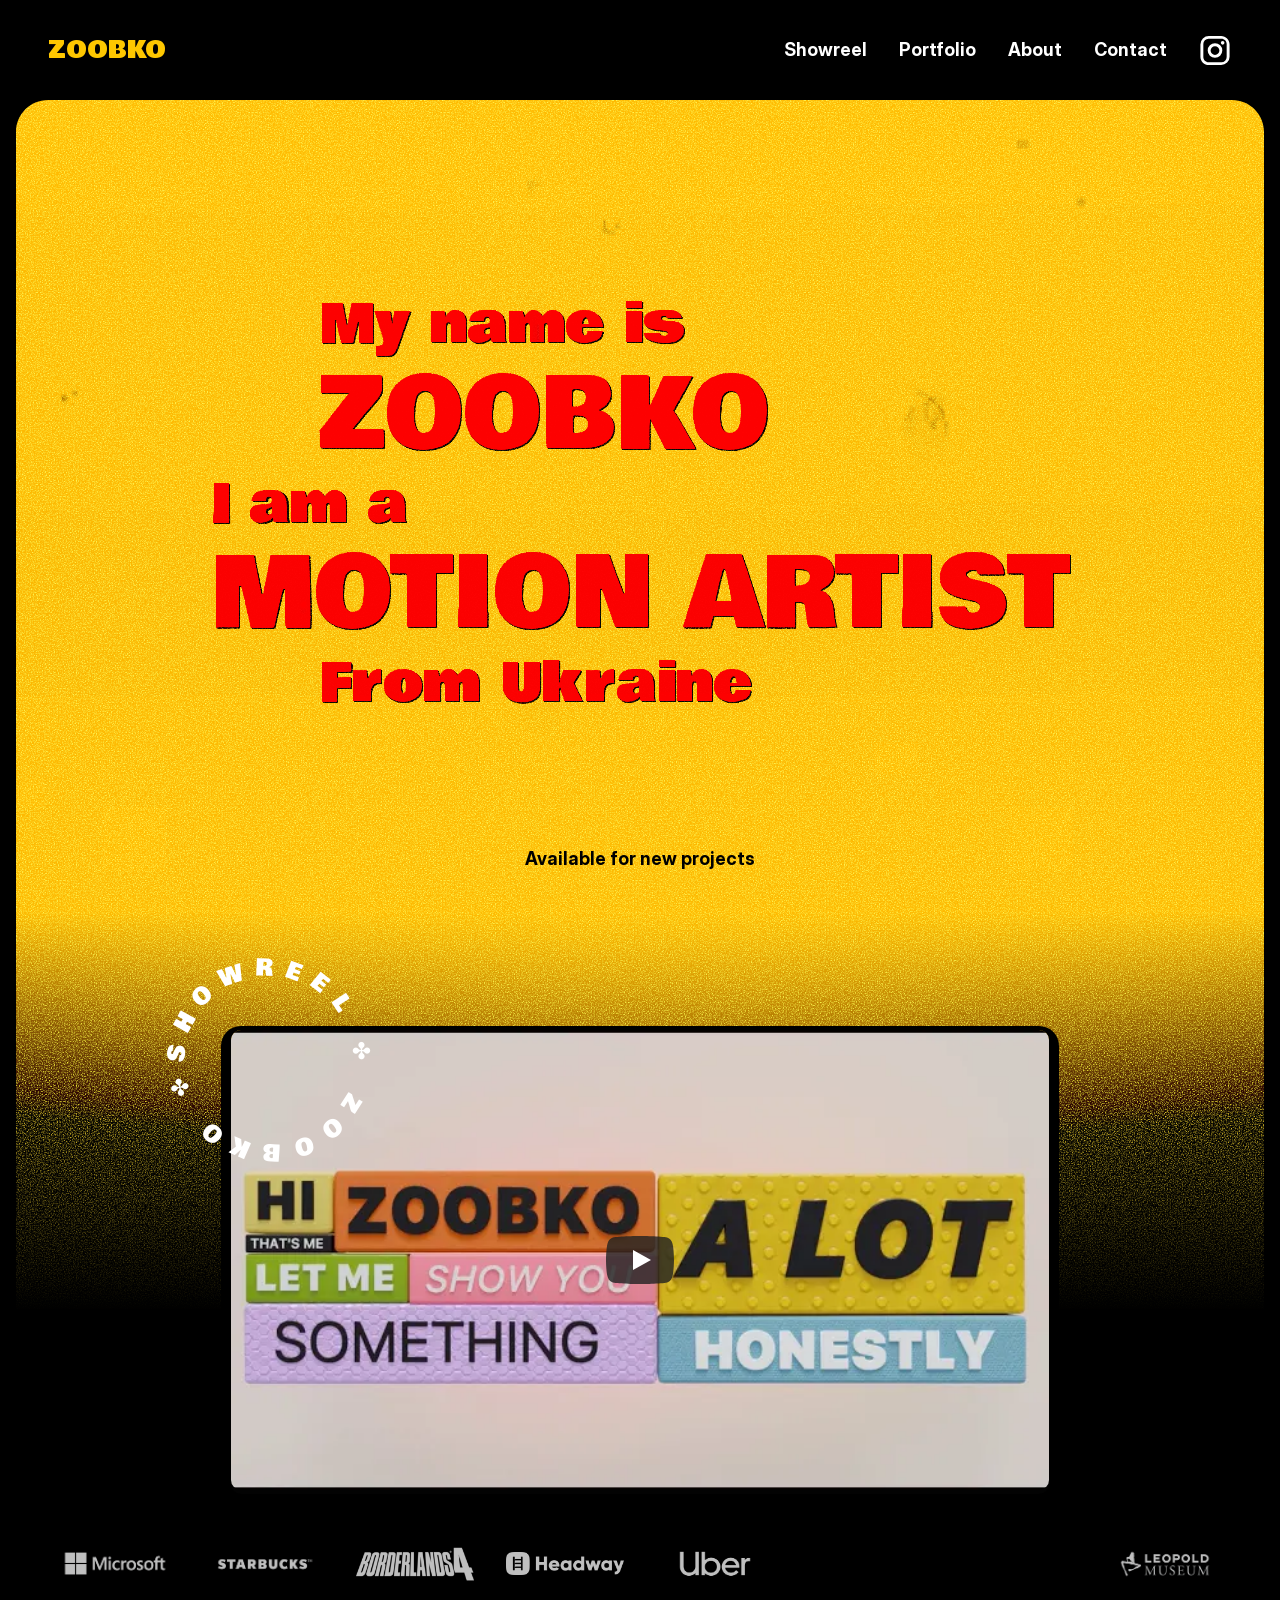
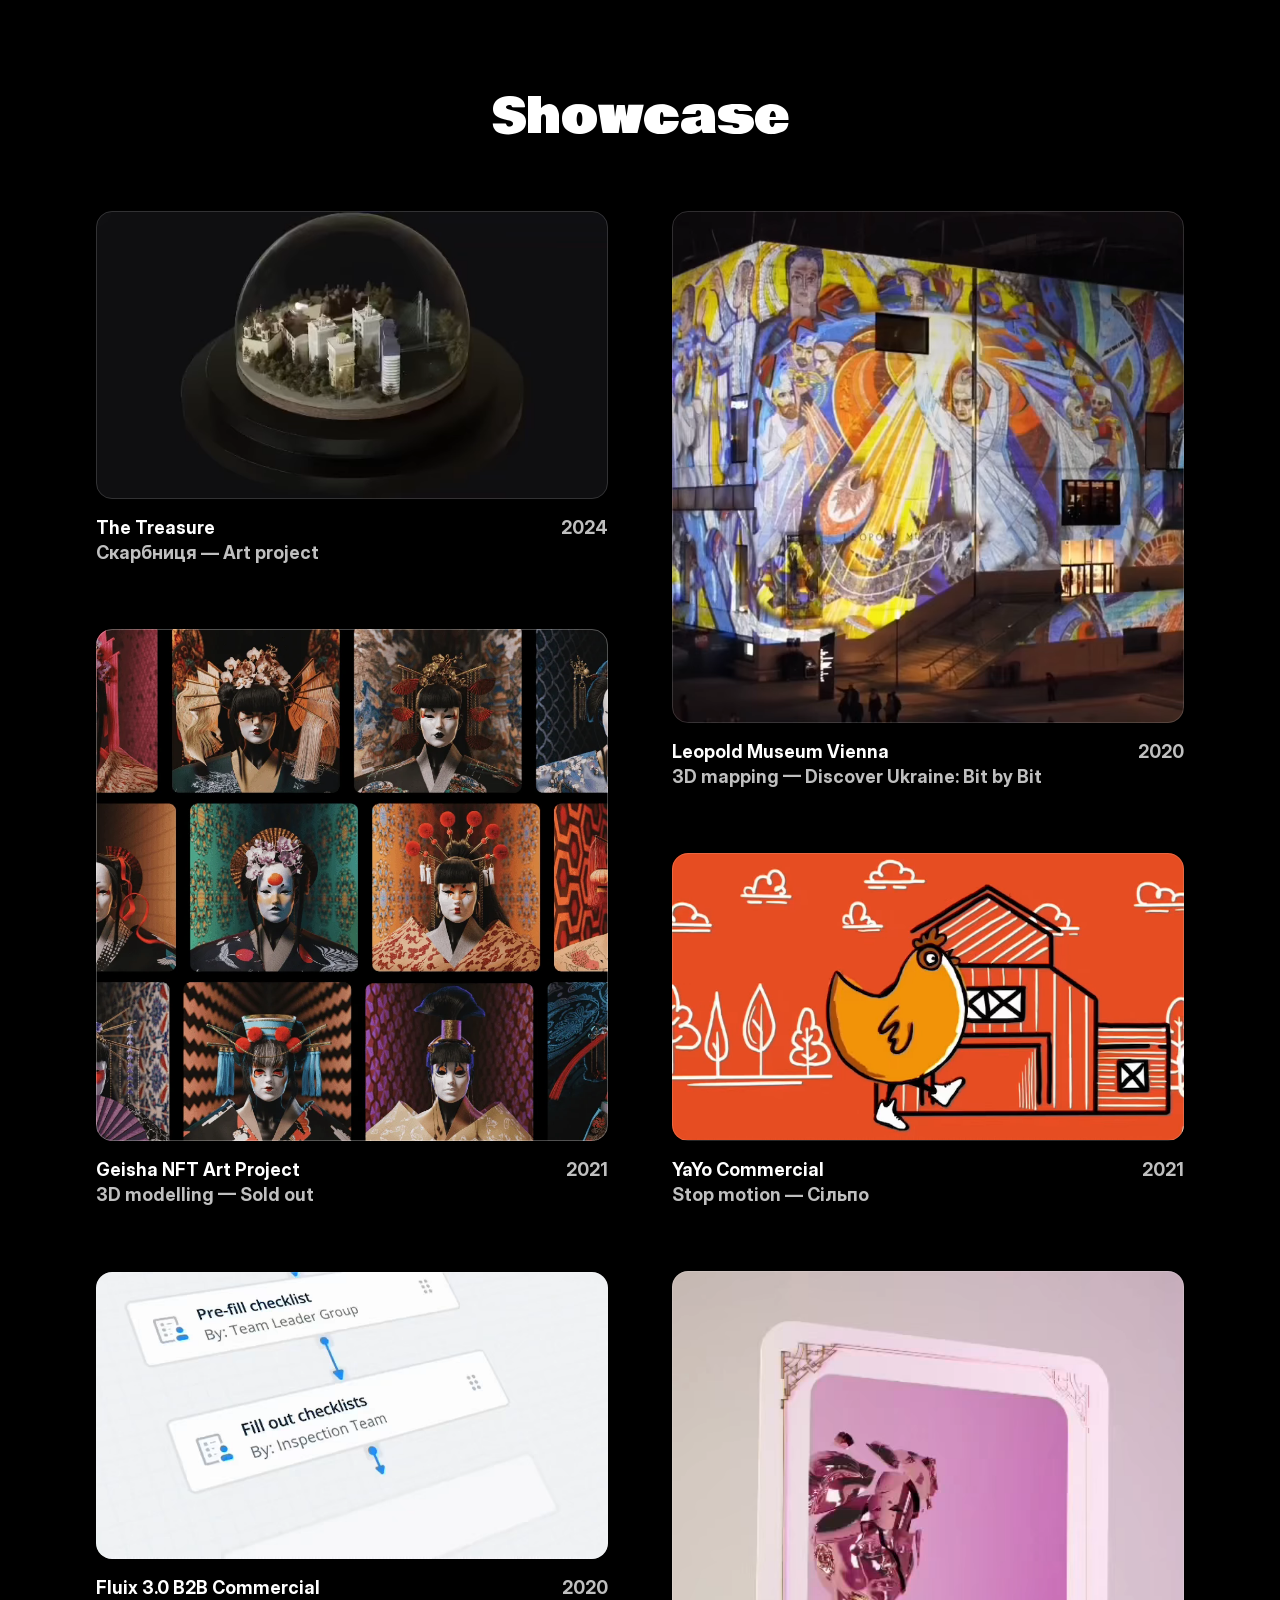
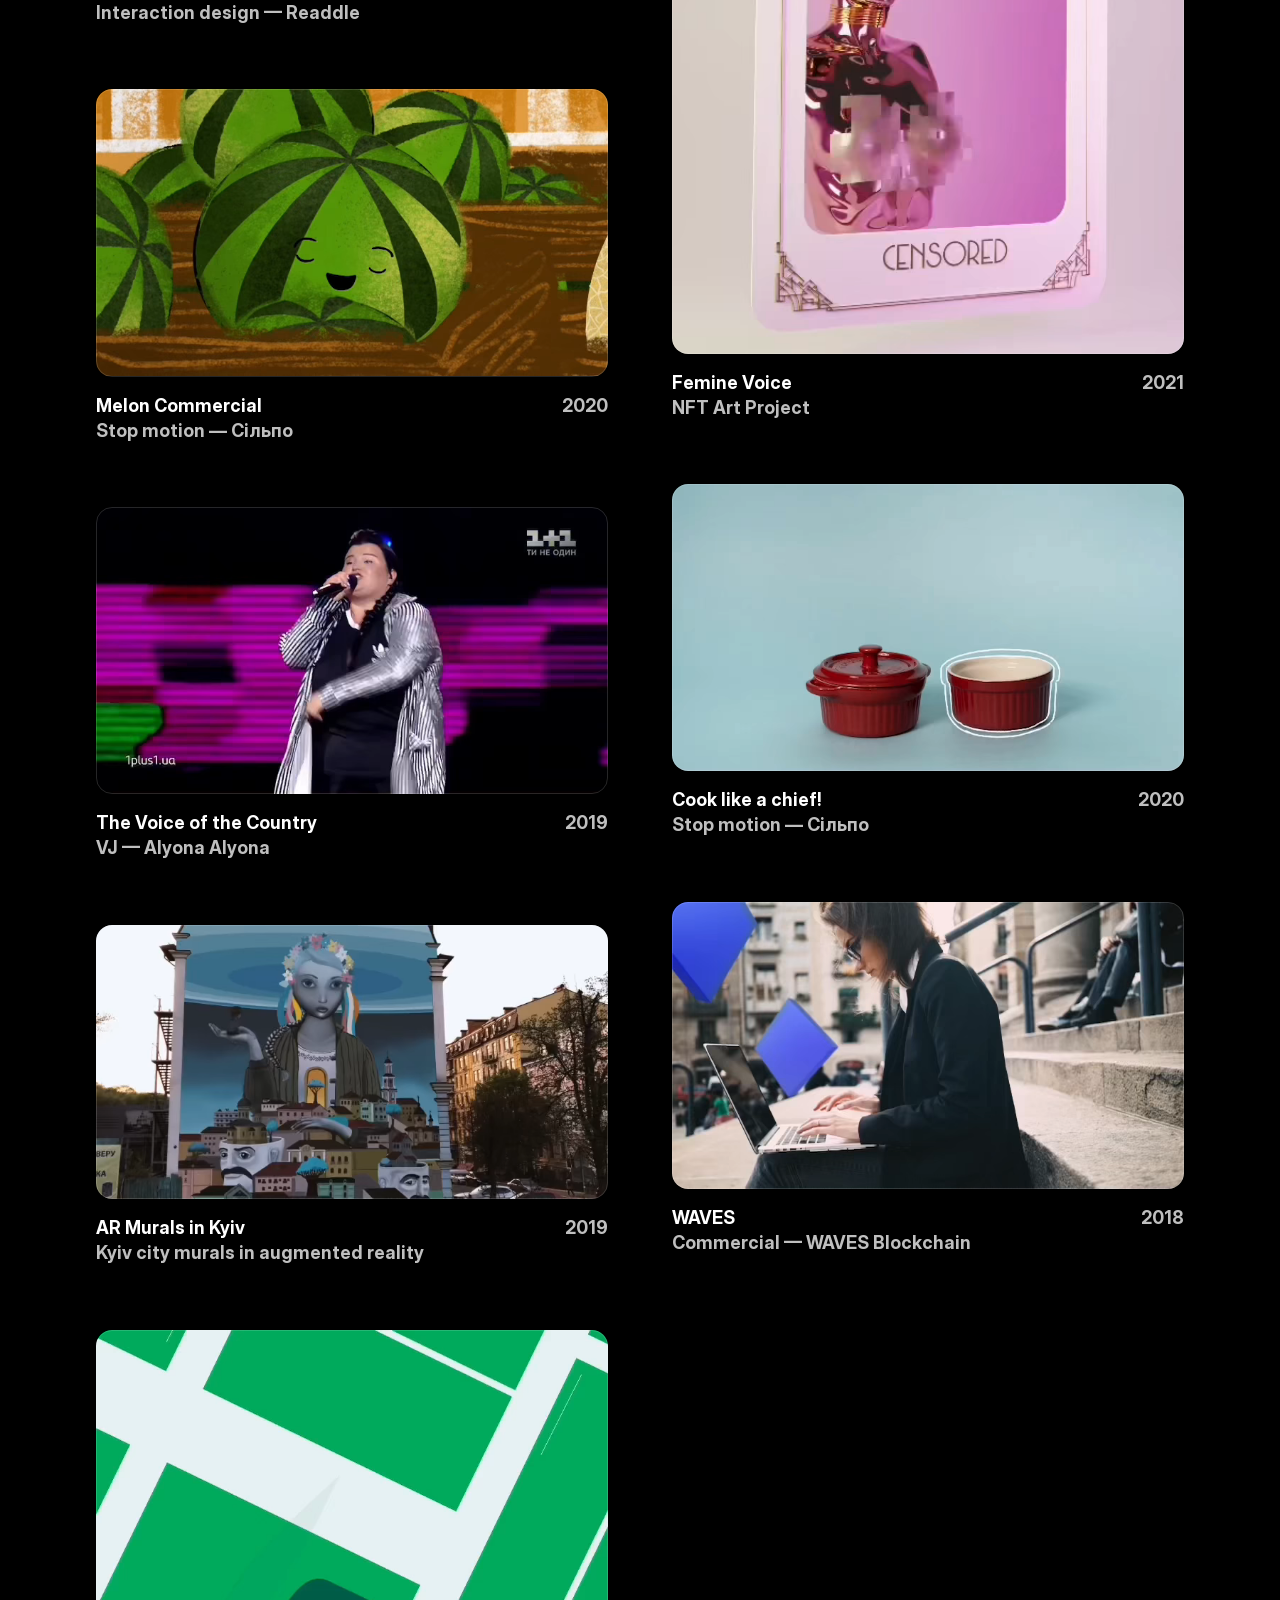
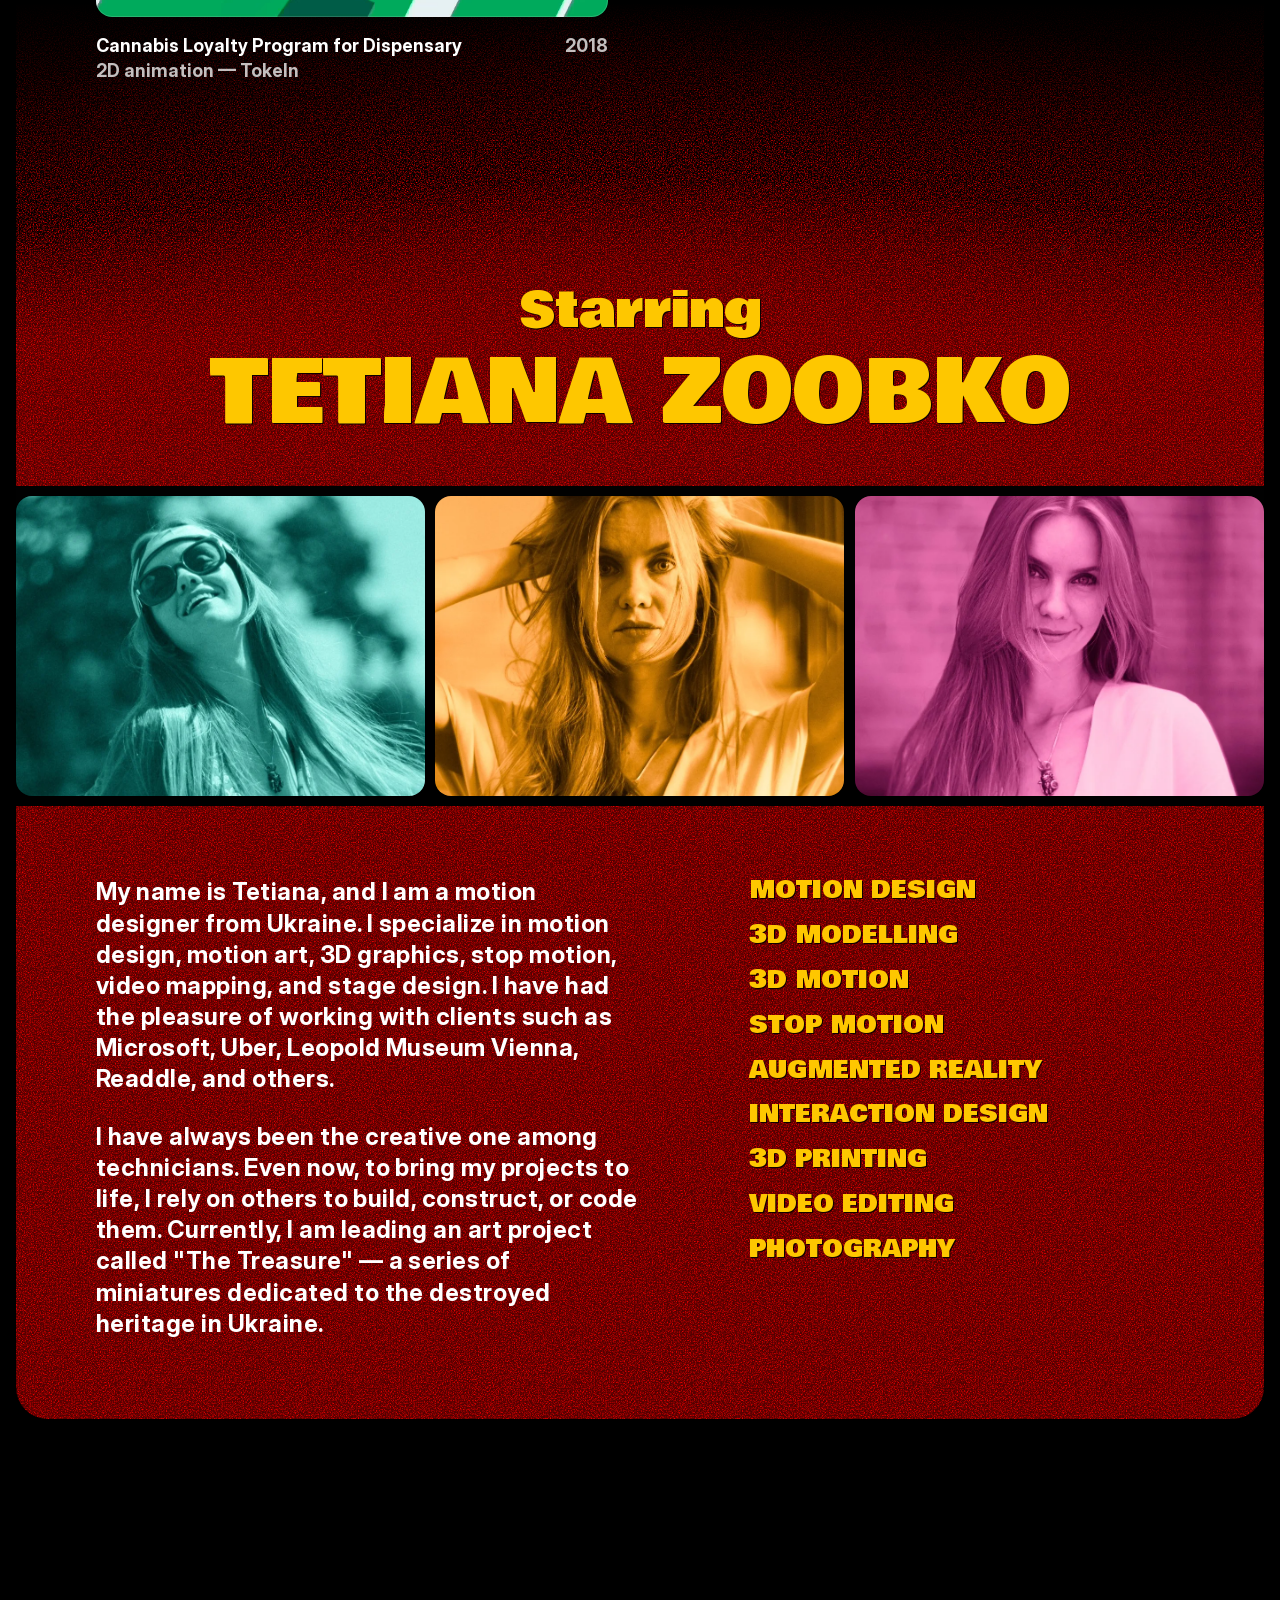
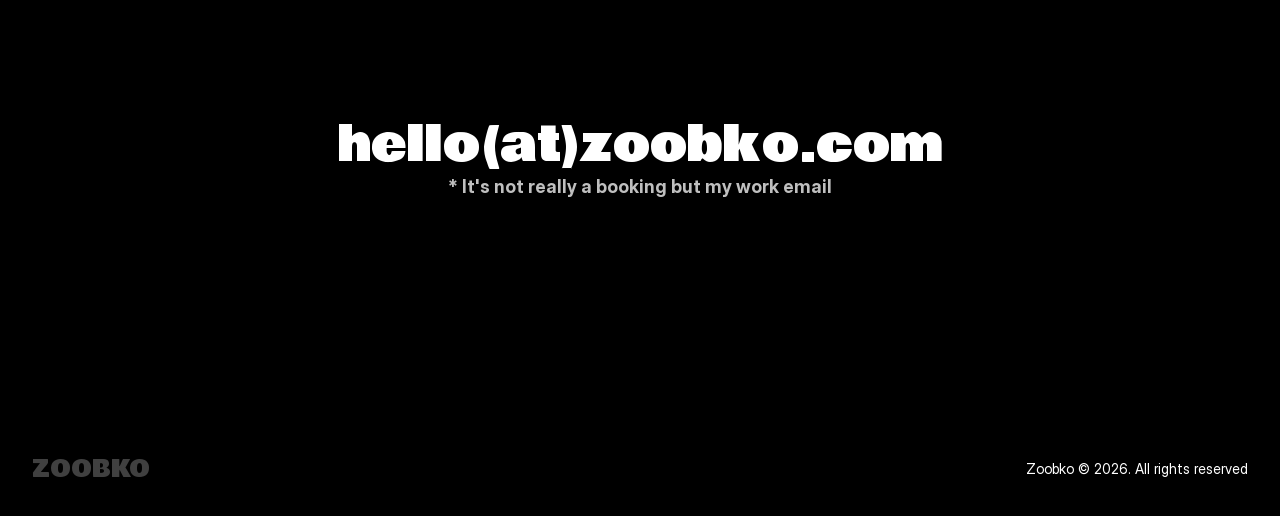
==== commit 5318cc94: "Footer shows the current year Co-Authored-By: Claude Sonnet 5.5 <noreply@anthropic.com>" ====
--- a/index.html
+++ b/index.html
@@ -74,7 +74,7 @@
     
     
     
-    <div id="main" data-framer-generated-page><style data-framer-html-style>html body { background: rgb(0, 0, 0); }</style><div data-framer-root class="framer-r2jh4 framer-H0qjc framer-rhjfU framer-72rtr7" data-framer-cursor="1ex57d6" style="min-height:100vh;width:auto"><div class="framer-nps7m0" data-framer-name="Content"><div class="ssr-variant hidden-7z1dls"><div class="framer-b0035i-container" id="intro"><div class="framer-heK0P framer-TQmbS framer-H0qjc framer-u0ha6d framer-v-u0ha6d" data-framer-name="Desktop" style="background-color:rgb(0, 0, 0);width:100%"><div class="framer-1kh295y" data-framer-component-type="RichTextContainer" style="--extracted-r6o4lv:rgb(253, 208, 0);transform:none"><p class="framer-text" style="--font-selector:R0Y7Qm93bGJ5IE9uZS1yZWd1bGFy;--framer-font-family:&quot;Bowlby One&quot;, sans-serif;--framer-font-size:24px;--framer-text-color:var(--extracted-r6o4lv, rgb(253, 208, 0))"><a class="framer-text framer-styles-preset-1y2mfpg" data-styles-preset="BXCJRK1DL" href="./#main-1">ZOOBKO</a></p></div><div class="framer-6hbnui" data-framer-name="Menu"><div class="framer-1h8j586" data-framer-component-type="RichTextContainer" style="--extracted-r6o4lv:rgb(255, 255, 255);transform:none"><p class="framer-text" style="--font-selector:RlI7SW50ZXJEaXNwbGF5LUJvbGQ=;--framer-font-family:&quot;Inter Display&quot;, &quot;Inter Display Placeholder&quot;, sans-serif;--framer-font-size:18px;--framer-font-weight:700;--framer-text-color:var(--extracted-r6o4lv, rgb(255, 255, 255));--framer-text-transform:inherit"><a class="framer-text framer-styles-preset-dfrcio" data-styles-preset="NmVaa7KMR" href="./#showreel">Showreel</a></p></div><div class="framer-o4x8b9" data-framer-component-type="RichTextContainer" style="--extracted-r6o4lv:rgb(255, 255, 255);transform:none"><p class="framer-text" style="--font-selector:RlI7SW50ZXJEaXNwbGF5LUJvbGQ=;--framer-font-family:&quot;Inter Display&quot;, &quot;Inter Display Placeholder&quot;, sans-serif;--framer-font-size:18px;--framer-font-weight:700;--framer-text-color:var(--extracted-r6o4lv, rgb(255, 255, 255));--framer-text-transform:inherit"><a class="framer-text framer-styles-preset-dfrcio" data-styles-preset="NmVaa7KMR" href="./#showcase">Portfolio</a></p></div><div class="framer-m0w9kk" data-framer-component-type="RichTextContainer" style="--extracted-r6o4lv:rgb(255, 255, 255);transform:none"><p class="framer-text" style="--font-selector:RlI7SW50ZXJEaXNwbGF5LUJvbGQ=;--framer-font-family:&quot;Inter Display&quot;, &quot;Inter Display Placeholder&quot;, sans-serif;--framer-font-size:18px;--framer-font-weight:700;--framer-text-color:var(--extracted-r6o4lv, rgb(255, 255, 255));--framer-text-transform:inherit"><a class="framer-text framer-styles-preset-dfrcio" data-styles-preset="NmVaa7KMR" href="./#about">About</a></p></div><div class="framer-104t5m1" data-framer-component-type="RichTextContainer" style="--extracted-r6o4lv:rgb(255, 255, 255);transform:none"><p class="framer-text" style="--font-selector:RlI7SW50ZXJEaXNwbGF5LUJvbGQ=;--framer-font-family:&quot;Inter Display&quot;, &quot;Inter Display Placeholder&quot;, sans-serif;--framer-font-size:18px;--framer-font-weight:700;--framer-text-color:var(--extracted-r6o4lv, rgb(255, 255, 255));--framer-text-transform:inherit"><a class="framer-text framer-styles-preset-dfrcio" data-styles-preset="NmVaa7KMR" href="./#booking">Contact</a></p></div><div class="framer-1n0qpp2-container"><a class="framer-cHQo6 framer-1q8si88 framer-v-1q8si88 framer-1e4l2zk" data-framer-name="Variant 1" href="https://www.instagram.com/zoobko_tanya" target="_blank" rel="noopener" style="height:100%;width:100%"><div class="framer-ahaswh-container" data-framer-name="Instagram" name="Instagram" style="transform:translateX(-50%)"><div style="display:contents"><svg xmlns="http://www.w3.org/2000/svg" focusable="false" viewBox="0 0 24 24" aria-label="Instagram" style="user-select:none;width:100%;height:100%;display:inline-block;fill:rgb(255,255,255);flex-shrink:0"><path d="M7.8 2h8.4C19.4 2 22 4.6 22 7.8v8.4a5.8 5.8 0 0 1-5.8 5.8H7.8C4.6 22 2 19.4 2 16.2V7.8A5.8 5.8 0 0 1 7.8 2m-.2 2A3.6 3.6 0 0 0 4 7.6v8.8C4 18.39 5.61 20 7.6 20h8.8a3.6 3.6 0 0 0 3.6-3.6V7.6C20 5.61 18.39 4 16.4 4H7.6m9.65 1.5a1.25 1.25 0 0 1 1.25 1.25A1.25 1.25 0 0 1 17.25 8 1.25 1.25 0 0 1 16 6.75a1.25 1.25 0 0 1 1.25-1.25M12 7a5 5 0 0 1 5 5 5 5 0 0 1-5 5 5 5 0 0 1-5-5 5 5 0 0 1 5-5m0 2a3 3 0 0 0-3 3 3 3 0 0 0 3 3 3 3 0 0 0 3-3 3 3 0 0 0-3-3z"/></svg></div></div></a></div></div><div class="framer-1066pq5" data-framer-name="Corner"><div data-framer-component-type="SVG" parentsize="0" _constraints="[object Object]" rotation="0" shadows class="framer-1gdrzqs" aria-hidden="true" style="image-rendering:pixelated;flex-shrink:0;background-size:100% 100%;background-image:url('data:image/svg+xml,<svg xmlns=&quot;http://www.w3.org/2000/svg&quot; xmlns:xlink=&quot;http://www.w3.org/1999/xlink&quot; viewBox=&quot;0 0 32 32&quot;><path d=&quot;M 0 0 L 32 0 C 14.327 0 0 14.327 0 32 Z&quot; fill=&quot;rgb(0, 0, 0)&quot;></path></svg>')"></div></div><div class="framer-13vrwy" data-framer-name="Corner"><div data-framer-component-type="SVG" parentsize="0" _constraints="[object Object]" rotation="0" shadows class="framer-nntrlt" aria-hidden="true" style="image-rendering:pixelated;flex-shrink:0;background-size:100% 100%;background-image:url('data:image/svg+xml,<svg xmlns=&quot;http://www.w3.org/2000/svg&quot; xmlns:xlink=&quot;http://www.w3.org/1999/xlink&quot; viewBox=&quot;0 0 32 32&quot;><path d=&quot;M 32 0 L 32 32 C 32 14.327 17.673 0 0 0 Z&quot; fill=&quot;rgb(0, 0, 0)&quot;></path></svg>')"></div></div></div></div></div><div class="ssr-variant hidden-eyuxbk hidden-72rtr7"><div class="framer-b0035i-container" id="intro"><div class="framer-heK0P framer-TQmbS framer-H0qjc framer-u0ha6d framer-v-1tmfba7" data-framer-name="Mobile" style="background-color:rgb(0, 0, 0);width:100%"><div class="framer-1kh295y" data-framer-component-type="RichTextContainer" style="--extracted-r6o4lv:rgb(253, 208, 0);transform:none"><p class="framer-text" style="--font-selector:R0Y7Qm93bGJ5IE9uZS1yZWd1bGFy;--framer-font-family:&quot;Bowlby One&quot;, sans-serif;--framer-font-size:24px;--framer-text-color:var(--extracted-r6o4lv, rgb(253, 208, 0))"><a class="framer-text framer-styles-preset-1y2mfpg" data-styles-preset="BXCJRK1DL" href="./#main-1">ZOOBKO</a></p></div><div class="framer-6hbnui" data-framer-name="Menu"><div class="framer-1n0qpp2-container"><a class="framer-cHQo6 framer-1q8si88 framer-v-1q8si88 framer-1e4l2zk" data-framer-name="Variant 1" href="https://www.instagram.com/zoobko_tanya" target="_blank" rel="noopener" style="height:100%;width:100%"><div class="framer-ahaswh-container" data-framer-name="Instagram" name="Instagram" style="transform:translateX(-50%)"><div style="display:contents"><svg xmlns="http://www.w3.org/2000/svg" focusable="false" viewBox="0 0 24 24" aria-label="Instagram" style="user-select:none;width:100%;height:100%;display:inline-block;fill:rgb(255,255,255);flex-shrink:0"><path d="M7.8 2h8.4C19.4 2 22 4.6 22 7.8v8.4a5.8 5.8 0 0 1-5.8 5.8H7.8C4.6 22 2 19.4 2 16.2V7.8A5.8 5.8 0 0 1 7.8 2m-.2 2A3.6 3.6 0 0 0 4 7.6v8.8C4 18.39 5.61 20 7.6 20h8.8a3.6 3.6 0 0 0 3.6-3.6V7.6C20 5.61 18.39 4 16.4 4H7.6m9.65 1.5a1.25 1.25 0 0 1 1.25 1.25A1.25 1.25 0 0 1 17.25 8 1.25 1.25 0 0 1 16 6.75a1.25 1.25 0 0 1 1.25-1.25M12 7a5 5 0 0 1 5 5 5 5 0 0 1-5 5 5 5 0 0 1-5-5 5 5 0 0 1 5-5m0 2a3 3 0 0 0-3 3 3 3 0 0 0 3 3 3 3 0 0 0 3-3 3 3 0 0 0-3-3z"/></svg></div></div></a></div></div><div class="framer-1066pq5" data-framer-name="Corner"><div data-framer-component-type="SVG" parentsize="0" _constraints="[object Object]" rotation="0" shadows class="framer-1gdrzqs" aria-hidden="true" style="image-rendering:pixelated;flex-shrink:0;background-size:100% 100%;background-image:url('data:image/svg+xml,<svg xmlns=&quot;http://www.w3.org/2000/svg&quot; xmlns:xlink=&quot;http://www.w3.org/1999/xlink&quot; viewBox=&quot;0 0 32 32&quot;><path d=&quot;M 0 0 L 16 0 C 7.163 0 0 7.163 0 16 Z&quot; fill=&quot;rgb(0, 0, 0)&quot;></path></svg>')"></div></div><div class="framer-13vrwy" data-framer-name="Corner"><div data-framer-component-type="SVG" parentsize="0" _constraints="[object Object]" rotation="0" shadows class="framer-nntrlt" aria-hidden="true" style="image-rendering:pixelated;flex-shrink:0;background-size:100% 100%;background-image:url('data:image/svg+xml,<svg xmlns=&quot;http://www.w3.org/2000/svg&quot; xmlns:xlink=&quot;http://www.w3.org/1999/xlink&quot; viewBox=&quot;0 0 32 32&quot;><path d=&quot;M 32 0 L 32 16 C 32 7.163 24.837 0 16 0 Z&quot; fill=&quot;rgb(0, 0, 0)&quot;></path></svg>')"></div></div></div></div></div></div><div class="framer-n4rn3d" data-framer-name="Slides"><div class="framer-12yubsj" data-framer-name="First slide" id="main-1"><div class="framer-1y53cd6" data-framer-name="Noise"><div data-framer-background-image-wrapper="true" style="position:absolute;border-radius:inherit;top:0;right:0;bottom:0;left:0;background-image:url(_ext/media/6mcf62RlDfRfU61Yg5vb2pefpi4.webp);background-repeat:repeat;background-position:center;border:0;background-size:192px auto"></div></div><div class="ssr-variant hidden-eyuxbk hidden-7z1dls"><div class="framer-hnokwb" data-framer-name="Content" style="will-change:transform;opacity:1;transform:scale(1.1)"><div class="framer-1cq726v" data-framer-name="Zoobko"><div class="framer-6g2vjc" data-framer-appear-id="6g2vjc" data-framer-component-type="RichTextContainer" style="opacity:0.001;transform:translateX(-50px)"><p style="--font-selector:R0Y7Qm93bGJ5IE9uZS1yZWd1bGFy;--framer-font-family:&quot;Bowlby One&quot;, sans-serif;--framer-font-size:48px;--framer-text-color:rgb(255, 0, 0)" class="framer-text">My name is</p></div><div class="framer-y841to" data-framer-appear-id="y841to" data-framer-component-type="RichTextContainer" style="opacity:0.001;transform:translateY(40px)"><p style="--font-selector:R0Y7Qm93bGJ5IE9uZS1yZWd1bGFy;--framer-font-family:&quot;Bowlby One&quot;, sans-serif;--framer-font-size:88px;--framer-text-color:rgb(255, 0, 0)" class="framer-text">ZOOBKO</p></div></div><div class="framer-16xx1au"><div class="framer-1itt1tm" data-framer-appear-id="1itt1tm" data-framer-component-type="RichTextContainer" style="opacity:0.001;transform:translateX(-50px) rotate(180deg)"><p style="--font-selector:R0Y7Qm93bGJ5IE9uZS1yZWd1bGFy;--framer-font-family:&quot;Bowlby One&quot;, sans-serif;--framer-font-size:48px;--framer-text-alignment:left;--framer-text-color:rgb(255, 0, 0)" class="framer-text">I am a</p></div><div class="framer-1xow19w"><div class="framer-gd702e" data-framer-appear-id="gd702e" data-framer-component-type="RichTextContainer" style="opacity:0.001;transform:translateX(-50px)"><p style="--font-selector:R0Y7Qm93bGJ5IE9uZS1yZWd1bGFy;--framer-font-family:&quot;Bowlby One&quot;, sans-serif;--framer-font-size:88px;--framer-text-color:rgb(255, 0, 0)" class="framer-text">MOTION</p></div><div class="framer-mhip5u" data-framer-appear-id="mhip5u" data-framer-component-type="RichTextContainer" style="opacity:0.001;transform:translateX(-50px)"><p style="--font-selector:R0Y7Qm93bGJ5IE9uZS1yZWd1bGFy;--framer-font-family:&quot;Bowlby One&quot;, sans-serif;--framer-font-size:88px;--framer-text-color:rgb(255, 0, 0)" class="framer-text">ARTIST</p></div></div></div><div class="framer-17pvh7o"><div class="framer-ijxca2" data-framer-appear-id="ijxca2" data-framer-component-type="RichTextContainer" style="opacity:0.001;transform:translateY(50px)"><p style="--font-selector:R0Y7Qm93bGJ5IE9uZS1yZWd1bGFy;--framer-font-family:&quot;Bowlby One&quot;, sans-serif;--framer-font-size:48px;--framer-text-color:rgb(255, 0, 0)" class="framer-text">From Ukraine</p></div></div></div></div><div class="ssr-variant hidden-72rtr7 hidden-7z1dls"><div class="framer-hnokwb" data-framer-name="Content" style="will-change:transform;opacity:1;transform:none"><div class="framer-1cq726v" data-framer-name="Zoobko"><div class="framer-6g2vjc" data-framer-appear-id="6g2vjc" data-framer-component-type="RichTextContainer" style="opacity:0.001;transform:translateX(-50px)"><p style="--font-selector:R0Y7Qm93bGJ5IE9uZS1yZWd1bGFy;--framer-font-family:&quot;Bowlby One&quot;, sans-serif;--framer-font-size:40px;--framer-text-color:rgb(255, 0, 0)" class="framer-text">My name is</p></div><div class="framer-y841to" data-framer-appear-id="y841to" data-framer-component-type="RichTextContainer" style="opacity:0.001;transform:translateY(40px)"><p style="--font-selector:R0Y7Qm93bGJ5IE9uZS1yZWd1bGFy;--framer-font-family:&quot;Bowlby One&quot;, sans-serif;--framer-font-size:64px;--framer-text-color:rgb(255, 0, 0)" class="framer-text">ZOOBKO</p></div></div><div class="framer-16xx1au"><div class="framer-1itt1tm" data-framer-appear-id="1itt1tm" data-framer-component-type="RichTextContainer" style="opacity:0.001;transform:translateX(-50px) rotate(180deg)"><p style="--font-selector:R0Y7Qm93bGJ5IE9uZS1yZWd1bGFy;--framer-font-family:&quot;Bowlby One&quot;, sans-serif;--framer-font-size:40px;--framer-text-alignment:left;--framer-text-color:rgb(255, 0, 0)" class="framer-text">I am a</p></div><div class="framer-1xow19w"><div class="framer-gd702e" data-framer-appear-id="gd702e" data-framer-component-type="RichTextContainer" style="opacity:0.001;transform:translateX(-50px)"><p style="--font-selector:R0Y7Qm93bGJ5IE9uZS1yZWd1bGFy;--framer-font-family:&quot;Bowlby One&quot;, sans-serif;--framer-font-size:64px;--framer-text-color:rgb(255, 0, 0)" class="framer-text">MOTION</p></div><div class="framer-mhip5u" data-framer-appear-id="mhip5u" data-framer-component-type="RichTextContainer" style="opacity:0.001;transform:translateX(-50px)"><p style="--font-selector:R0Y7Qm93bGJ5IE9uZS1yZWd1bGFy;--framer-font-family:&quot;Bowlby One&quot;, sans-serif;--framer-font-size:64px;--framer-text-color:rgb(255, 0, 0)" class="framer-text">ARTIST</p></div></div></div><div class="framer-17pvh7o"><div class="framer-ijxca2" data-framer-appear-id="ijxca2" data-framer-component-type="RichTextContainer" style="opacity:0.001;transform:translateY(50px)"><p style="--font-selector:R0Y7Qm93bGJ5IE9uZS1yZWd1bGFy;--framer-font-family:&quot;Bowlby One&quot;, sans-serif;--framer-font-size:40px;--framer-text-color:rgb(255, 0, 0)" class="framer-text">From Ukraine</p></div></div></div></div><div class="ssr-variant hidden-eyuxbk hidden-72rtr7"><div class="framer-hnokwb" data-framer-name="Content" style="opacity:1;transform:none"><div class="framer-1cq726v" data-framer-name="Zoobko"><div class="framer-6g2vjc" data-framer-appear-id="6g2vjc" data-framer-component-type="RichTextContainer" style="opacity:0.001;transform:translateX(-50px)"><p style="--font-selector:R0Y7Qm93bGJ5IE9uZS1yZWd1bGFy;--framer-font-family:&quot;Bowlby One&quot;, sans-serif;--framer-font-size:32px;--framer-text-color:rgb(255, 0, 0)" class="framer-text">My name is</p></div><div class="framer-y841to" data-framer-appear-id="y841to" data-framer-component-type="RichTextContainer" style="opacity:0.001;transform:translateY(40px)"><p style="--font-selector:R0Y7Qm93bGJ5IE9uZS1yZWd1bGFy;--framer-font-family:&quot;Bowlby One&quot;, sans-serif;--framer-font-size:56px;--framer-text-color:rgb(255, 0, 0)" class="framer-text">ZOOBKO</p></div></div><div class="framer-16xx1au"><div class="framer-1itt1tm" data-framer-appear-id="1itt1tm" data-framer-component-type="RichTextContainer" style="opacity:0.001;transform:translateX(-50px) rotate(180deg)"><p style="--font-selector:R0Y7Qm93bGJ5IE9uZS1yZWd1bGFy;--framer-font-family:&quot;Bowlby One&quot;, sans-serif;--framer-font-size:32px;--framer-text-alignment:left;--framer-text-color:rgb(255, 0, 0)" class="framer-text">I am a</p></div><div class="framer-1xow19w"><div class="framer-gd702e" data-framer-appear-id="gd702e" data-framer-component-type="RichTextContainer" style="opacity:0.001;transform:translateX(-50px)"><p style="--font-selector:R0Y7Qm93bGJ5IE9uZS1yZWd1bGFy;--framer-font-family:&quot;Bowlby One&quot;, sans-serif;--framer-font-size:56px;--framer-text-color:rgb(255, 0, 0)" class="framer-text">MOTION</p></div><div class="framer-mhip5u" data-framer-appear-id="mhip5u" data-framer-component-type="RichTextContainer" style="opacity:0.001;transform:translateX(-50px)"><p style="--font-selector:R0Y7Qm93bGJ5IE9uZS1yZWd1bGFy;--framer-font-family:&quot;Bowlby One&quot;, sans-serif;--framer-font-size:56px;--framer-text-color:rgb(255, 0, 0)" class="framer-text">ARTIST</p></div></div></div><div class="framer-17pvh7o"><div class="framer-ijxca2" data-framer-appear-id="ijxca2" data-framer-component-type="RichTextContainer" style="opacity:0.001;transform:translateY(50px)"><p style="--font-selector:R0Y7Qm93bGJ5IE9uZS1yZWd1bGFy;--framer-font-family:&quot;Bowlby One&quot;, sans-serif;--framer-font-size:32px;--framer-text-alignment:center;--framer-text-color:rgb(255, 0, 0)" class="framer-text">From Ukraine</p></div></div></div></div><div class="framer-ncehtf" data-framer-name="Zoobko"><div class="framer-kxwzfi" data-framer-component-type="RichTextContainer" style="will-change:transform;opacity:1;transform:none"><p style="--font-selector:RlI7SW50ZXJEaXNwbGF5LUJvbGQ=;--framer-font-family:&quot;Inter Display&quot;, &quot;Inter Display Placeholder&quot;, sans-serif;--framer-font-size:18px;--framer-font-weight:700;--framer-line-height:1.3em;--framer-text-alignment:center;--framer-text-transform:inherit" class="framer-text">Available for new projects</p></div></div><div class="ssr-variant hidden-eyuxbk hidden-7z1dls"><div class="framer-1ywpcri-container"><div class="framer-QEWYD framer-c4oc07 framer-v-c4oc07" data-framer-name="Variant 1" style="height:100%;width:100%"><div class="framer-1vxwzir-container"><video src="_ext/media/ZhOfgL464tSDilrH0rB8DXKyZbA.webm" loop preload="metadata" poster="_ext/media/zkT71bPXpZmuGjQg6PBhOXUIyRM.webp" muted playsinline style="cursor:auto;width:100%;height:100%;border-radius:0px;display:block;object-fit:cover;background-color:rgba(0, 0, 0, 0);object-position:50% 50%"></video></div></div></div></div><div class="ssr-variant hidden-72rtr7 hidden-7z1dls"><div class="framer-1ywpcri-container"><div class="framer-QEWYD framer-c4oc07 framer-v-c4oc07" data-framer-name="Variant 1" style="height:100%;width:100%"><div class="framer-1vxwzir-container"><video src="_ext/media/ZhOfgL464tSDilrH0rB8DXKyZbA.webm" loop preload="metadata" poster="_ext/media/zkT71bPXpZmuGjQg6PBhOXUIyRM.webp" muted playsinline style="cursor:auto;width:100%;height:100%;border-radius:0px;display:block;object-fit:cover;background-color:rgba(0, 0, 0, 0);object-position:50% 50%"></video></div></div></div></div><div class="ssr-variant hidden-eyuxbk hidden-72rtr7"><div class="framer-1ywpcri-container"><div class="framer-QEWYD framer-c4oc07 framer-v-c4oc07" data-framer-name="Variant 1" style="height:100%;width:100%"><div class="framer-1vxwzir-container"><video src="_ext/media/ZhOfgL464tSDilrH0rB8DXKyZbA.webm" loop preload="metadata" poster="_ext/media/zkT71bPXpZmuGjQg6PBhOXUIyRM.webp" muted playsinline style="cursor:auto;width:100%;height:100%;border-radius:0px;display:block;object-fit:cover;background-color:rgba(0, 0, 0, 0);object-position:50% 50%"></video></div></div></div></div></div><div class="framer-1qa9a15" data-framer-name="Showreel" id="showreel"><div class="ssr-variant hidden-eyuxbk hidden-7z1dls"><div class="framer-1ifo1q1-container"><div class="framer-sjqM6 framer-1u45rwa framer-v-1u45rwa" data-framer-name="Variant 1" style="background-color:rgba(255, 255, 255, 0.01);border-bottom-left-radius:10px;border-bottom-right-radius:10px;border-top-left-radius:10px;border-top-right-radius:10px;box-shadow:0px 6px 0px 10px rgb(0, 0, 0);height:100%;width:100%"><div class="framer-hsw9r8-container"><article style="position:relative;width:100%;height:100%;border-radius:10px;transform:unset;cursor:pointer;overflow:hidden" role="presentation"><div style="position:absolute;top:0;left:0;height:100%;width:100%;background:center / cover url(_ext/media/youtube-xuSbku_v99E.webp) no-repeat"></div><iframe title="Youtube Video" style="position:absolute;top:0;left:0;height:100%;width:100%;display:none" data-src="https://www.youtube.com/embed/xuSbku_v99E?iv_load_policy=3&amp;rel=0&amp;modestbranding=1&amp;playsinline=1&amp;color=white" frameborder="0" allow="presentation; fullscreen; accelerometer; autoplay; encrypted-media; gyroscope; picture-in-picture" loading="lazy"></iframe><button aria-label="Play" style="position:absolute;top:50%;left:50%;transform:translate(-50%, -50%);width:68px;height:48px;padding:0;border:none;background:transparent;cursor:pointer"><svg height="100%" version="1.1" viewBox="0 0 68 48" width="100%"><path d="M66.52,7.74c-0.78-2.93-2.49-5.41-5.42-6.19C55.79,.13,34,0,34,0S12.21,.13,6.9,1.55 C3.97,2.33,2.27,4.81,1.48,7.74C0.06,13.05,0,24,0,24s0.06,10.95,1.48,16.26c0.78,2.93,2.49,5.41,5.42,6.19 C12.21,47.87,34,48,34,48s21.79-0.13,27.1-1.55c2.93-0.78,4.64-3.26,5.42-6.19C67.94,34.95,68,24,68,24S67.94,13.05,66.52,7.74z" fill="#212121" fill-opacity="0.8" style="transition:fill .1s cubic-bezier(0.4, 0, 1, 1), fill-opacity .1s cubic-bezier(0.4, 0, 1, 1)"/><path d="M 45,24 27,14 27,34" fill="#fff"/></svg></button></article></div><div class="framer-m70v5i-container" style="will-change:transform;opacity:1;transform:scale(1.4)"><svg class="transform-origin-center-center" style="width:100%;height:100%;transform-origin:center" viewBox="0 0 100 100" overflow="visible"><path id="curve-wnxkz4" d="M 0 50 L 0 50 A 1 1 0 0 1 100 50 L 100 50 L 100 50 A 1 1 0 0 1 0 50 L 0 50" stroke-width="none" fill="transparent"/><text><textPath href="#curve-wnxkz4" startOffset="0" dominant-baseline="Hanging" style="letter-spacing:0.77em;font-family:&quot;Bowlby One&quot;, sans-serif;font-size:11px;font-style:normal;font-weight:400;line-height:1em;fill:rgb(255, 255, 255)">SHOWREEL &#x2724; ZOOBKO &#x2724; </textPath></text></svg></div></div></div></div><div class="ssr-variant hidden-72rtr7 hidden-7z1dls"><div class="framer-1ifo1q1-container"><div class="framer-sjqM6 framer-1u45rwa framer-v-1u45rwa" data-framer-name="Variant 1" style="background-color:rgba(255, 255, 255, 0.01);border-bottom-left-radius:10px;border-bottom-right-radius:10px;border-top-left-radius:10px;border-top-right-radius:10px;box-shadow:0px 6px 0px 10px rgb(0, 0, 0);height:100%;width:100%"><div class="framer-hsw9r8-container"><article style="position:relative;width:100%;height:100%;border-radius:10px;transform:unset;cursor:pointer;overflow:hidden" role="presentation"><div style="position:absolute;top:0;left:0;height:100%;width:100%;background:center / cover url(_ext/media/youtube-xuSbku_v99E.webp) no-repeat"></div><iframe title="Youtube Video" style="position:absolute;top:0;left:0;height:100%;width:100%;display:none" data-src="https://www.youtube.com/embed/xuSbku_v99E?iv_load_policy=3&amp;rel=0&amp;modestbranding=1&amp;playsinline=1&amp;color=white" frameborder="0" allow="presentation; fullscreen; accelerometer; autoplay; encrypted-media; gyroscope; picture-in-picture" loading="lazy"></iframe><button aria-label="Play" style="position:absolute;top:50%;left:50%;transform:translate(-50%, -50%);width:68px;height:48px;padding:0;border:none;background:transparent;cursor:pointer"><svg height="100%" version="1.1" viewBox="0 0 68 48" width="100%"><path d="M66.52,7.74c-0.78-2.93-2.49-5.41-5.42-6.19C55.79,.13,34,0,34,0S12.21,.13,6.9,1.55 C3.97,2.33,2.27,4.81,1.48,7.74C0.06,13.05,0,24,0,24s0.06,10.95,1.48,16.26c0.78,2.93,2.49,5.41,5.42,6.19 C12.21,47.87,34,48,34,48s21.79-0.13,27.1-1.55c2.93-0.78,4.64-3.26,5.42-6.19C67.94,34.95,68,24,68,24S67.94,13.05,66.52,7.74z" fill="#212121" fill-opacity="0.8" style="transition:fill .1s cubic-bezier(0.4, 0, 1, 1), fill-opacity .1s cubic-bezier(0.4, 0, 1, 1)"/><path d="M 45,24 27,14 27,34" fill="#fff"/></svg></button></article></div><div class="framer-m70v5i-container" style="will-change:transform;opacity:1;transform:scale(1.4)"><svg class="transform-origin-center-center" style="width:100%;height:100%;transform-origin:center" viewBox="0 0 100 100" overflow="visible"><path id="curve-wnxkz4" d="M 0 50 L 0 50 A 1 1 0 0 1 100 50 L 100 50 L 100 50 A 1 1 0 0 1 0 50 L 0 50" stroke-width="none" fill="transparent"/><text><textPath href="#curve-wnxkz4" startOffset="0" dominant-baseline="Hanging" style="letter-spacing:0.77em;font-family:&quot;Bowlby One&quot;, sans-serif;font-size:11px;font-style:normal;font-weight:400;line-height:1em;fill:rgb(255, 255, 255)">SHOWREEL &#x2724; ZOOBKO &#x2724; </textPath></text></svg></div></div></div></div><div class="ssr-variant hidden-eyuxbk hidden-72rtr7"><div class="framer-1ifo1q1-container"><div class="framer-sjqM6 framer-1u45rwa framer-v-53tl7p" data-framer-name="Mobile" style="background-color:rgba(255, 255, 255, 0.01);border-bottom-left-radius:10px;border-bottom-right-radius:10px;border-top-left-radius:10px;border-top-right-radius:10px;box-shadow:0px 3px 0px 5px rgb(0, 0, 0);height:100%;width:100%"><div class="framer-hsw9r8-container"><article style="position:relative;width:100%;height:100%;border-radius:10px;transform:unset;cursor:pointer;overflow:hidden" role="presentation"><div style="position:absolute;top:0;left:0;height:100%;width:100%;background:center / cover url(_ext/media/youtube-xuSbku_v99E.webp) no-repeat"></div><iframe title="Youtube Video" style="position:absolute;top:0;left:0;height:100%;width:100%;display:none" data-src="https://www.youtube.com/embed/xuSbku_v99E?iv_load_policy=3&amp;rel=0&amp;modestbranding=1&amp;playsinline=1&amp;color=white" frameborder="0" allow="presentation; fullscreen; accelerometer; autoplay; encrypted-media; gyroscope; picture-in-picture" loading="lazy"></iframe><button aria-label="Play" style="position:absolute;top:50%;left:50%;transform:translate(-50%, -50%);width:68px;height:48px;padding:0;border:none;background:transparent;cursor:pointer"><svg height="100%" version="1.1" viewBox="0 0 68 48" width="100%"><path d="M66.52,7.74c-0.78-2.93-2.49-5.41-5.42-6.19C55.79,.13,34,0,34,0S12.21,.13,6.9,1.55 C3.97,2.33,2.27,4.81,1.48,7.74C0.06,13.05,0,24,0,24s0.06,10.95,1.48,16.26c0.78,2.93,2.49,5.41,5.42,6.19 C12.21,47.87,34,48,34,48s21.79-0.13,27.1-1.55c2.93-0.78,4.64-3.26,5.42-6.19C67.94,34.95,68,24,68,24S67.94,13.05,66.52,7.74z" fill="#212121" fill-opacity="0.8" style="transition:fill .1s cubic-bezier(0.4, 0, 1, 1), fill-opacity .1s cubic-bezier(0.4, 0, 1, 1)"/><path d="M 45,24 27,14 27,34" fill="#fff"/></svg></button></article></div><div class="framer-m70v5i-container" style="will-change:transform;opacity:1;transform:scale(1.4)"><svg class="transform-origin-center-center" style="width:100%;height:100%;transform-origin:center" viewBox="0 0 100 100" overflow="visible"><path id="curve-wnxkz4" d="M 0 50 L 0 50 A 1 1 0 0 1 100 50 L 100 50 L 100 50 A 1 1 0 0 1 0 50 L 0 50" stroke-width="none" fill="transparent"/><text><textPath href="#curve-wnxkz4" startOffset="0" dominant-baseline="Hanging" style="letter-spacing:0.77em;font-family:&quot;Bowlby One&quot;, sans-serif;font-size:11px;font-style:normal;font-weight:400;line-height:1em;fill:rgb(255, 255, 255)">SHOWREEL &#x2724; ZOOBKO &#x2724; </textPath></text></svg></div></div></div></div><div class="framer-ihgovq" data-framer-name="Light"></div><div class="framer-14djnit" data-framer-name="Gradient"></div><div class="framer-7vb1hw" data-framer-name="Noise"><div data-framer-background-image-wrapper="true" style="position:absolute;border-radius:inherit;top:0;right:0;bottom:0;left:0;background-image:url(_ext/media/6mcf62RlDfRfU61Yg5vb2pefpi4.webp);background-repeat:repeat;background-position:center;border:0;background-size:192px auto"></div></div><div class="framer-1mthsfx" data-framer-name="Logos"><div class="ssr-variant hidden-eyuxbk hidden-7z1dls"><div class="framer-9klo9w" data-framer-name="microsoft"><div style="position:absolute;border-radius:inherit;top:0;right:0;bottom:0;left:0" data-framer-background-image-wrapper="true"><img decoding="async" width="1974" height="609" src="_ext/media/evT5etnP9SrCR1LDVvSNX8Yj4.webp" alt style="display:block;width:100%;height:100%;border-radius:inherit;object-position:center;object-fit:cover" data-framer-original-sizes="calc(min(100vw - 32px, 1440px) - 80px)"></div></div></div><div class="ssr-variant hidden-72rtr7 hidden-7z1dls"><div class="framer-9klo9w" data-framer-name="microsoft"><div style="position:absolute;border-radius:inherit;top:0;right:0;bottom:0;left:0" data-framer-background-image-wrapper="true"><img decoding="async" width="1974" height="609" src="_ext/media/evT5etnP9SrCR1LDVvSNX8Yj4.webp" alt style="display:block;width:100%;height:100%;border-radius:inherit;object-position:center;object-fit:cover" data-framer-original-sizes="109.5px"></div></div></div><div class="ssr-variant hidden-eyuxbk hidden-72rtr7"><div class="framer-9klo9w" data-framer-name="microsoft"><div style="position:absolute;border-radius:inherit;top:0;right:0;bottom:0;left:0" data-framer-background-image-wrapper="true"><img decoding="async" width="1974" height="609" src="_ext/media/evT5etnP9SrCR1LDVvSNX8Yj4.webp" alt style="display:block;width:100%;height:100%;border-radius:inherit;object-position:center;object-fit:cover" data-framer-original-sizes="107px"></div></div></div><div class="ssr-variant hidden-eyuxbk hidden-7z1dls"><div class="framer-1djios3" data-framer-name="starbucks"><div style="position:absolute;border-radius:inherit;top:0;right:0;bottom:0;left:0" data-framer-background-image-wrapper="true"><img decoding="async" width="1974" height="609" src="_ext/media/EgN8XmPeLSUaX8yESgI4iviRtU.webp" alt style="display:block;width:100%;height:100%;border-radius:inherit;object-position:center;object-fit:cover" data-framer-original-sizes="calc(min(100vw - 32px, 1440px) - 80px)"></div></div></div><div class="ssr-variant hidden-72rtr7 hidden-7z1dls"><div class="framer-1djios3" data-framer-name="starbucks"><div style="position:absolute;border-radius:inherit;top:0;right:0;bottom:0;left:0" data-framer-background-image-wrapper="true"><img decoding="async" width="1974" height="609" src="_ext/media/EgN8XmPeLSUaX8yESgI4iviRtU.webp" alt style="display:block;width:100%;height:100%;border-radius:inherit;object-position:center;object-fit:cover" data-framer-original-sizes="109px"></div></div></div><div class="ssr-variant hidden-eyuxbk hidden-72rtr7"><div class="framer-1djios3" data-framer-name="starbucks"><div style="position:absolute;border-radius:inherit;top:0;right:0;bottom:0;left:0" data-framer-background-image-wrapper="true"><img decoding="async" width="1974" height="609" src="_ext/media/EgN8XmPeLSUaX8yESgI4iviRtU.webp" alt style="display:block;width:100%;height:100%;border-radius:inherit;object-position:center;object-fit:cover" data-framer-original-sizes="107.5px"></div></div></div><div class="framer-smrc7r" data-framer-name="Borderlands 4_Logo"><div style="position:absolute;border-radius:inherit;top:0;right:0;bottom:0;left:0" data-framer-background-image-wrapper="true"><img decoding="async" width="209" height="80" src="_ext/media/3476HUZ9DJ9EfvJDKh4saI8hI.webp" alt style="display:block;width:100%;height:100%;border-radius:inherit;object-position:center;object-fit:cover"></div></div><div class="framer-ynm3m9" data-framer-name="Logo-headway"><div style="position:absolute;border-radius:inherit;top:0;right:0;bottom:0;left:0" data-framer-background-image-wrapper="true"><img decoding="async" width="400" height="80" src="_ext/media/7QO2bHaiOuwfzhNm03PsGk79Y.webp" alt style="display:block;width:100%;height:100%;border-radius:inherit;object-position:center;object-fit:cover"></div></div><div class="ssr-variant hidden-eyuxbk hidden-7z1dls"><div class="framer-1cwysgd" data-framer-name="uber"><div style="position:absolute;border-radius:inherit;top:0;right:0;bottom:0;left:0" data-framer-background-image-wrapper="true"><img decoding="async" width="8768" height="5337" src="_ext/media/53Eq7LXXuHZKylQKMOWg4EEw.webp" alt style="display:block;width:100%;height:100%;border-radius:inherit;object-position:center;object-fit:cover" data-framer-original-sizes="calc(min(100vw - 32px, 1440px) - 80px)"></div></div></div><div class="ssr-variant hidden-72rtr7 hidden-7z1dls"><div class="framer-1cwysgd" data-framer-name="uber"><div style="position:absolute;border-radius:inherit;top:0;right:0;bottom:0;left:0" data-framer-background-image-wrapper="true"><img decoding="async" width="8768" height="5337" src="_ext/media/53Eq7LXXuHZKylQKMOWg4EEw.webp" alt style="display:block;width:100%;height:100%;border-radius:inherit;object-position:center;object-fit:cover" data-framer-original-sizes="109px"></div></div></div><div class="ssr-variant hidden-eyuxbk hidden-72rtr7"><div class="framer-1cwysgd" data-framer-name="uber"><div style="position:absolute;border-radius:inherit;top:0;right:0;bottom:0;left:0" data-framer-background-image-wrapper="true"><img decoding="async" width="8768" height="5337" src="_ext/media/53Eq7LXXuHZKylQKMOWg4EEw.webp" alt style="display:block;width:100%;height:100%;border-radius:inherit;object-position:center;object-fit:cover" data-framer-original-sizes="74px"></div></div></div><div class="ssr-variant hidden-eyuxbk hidden-7z1dls"><div class="framer-1m58xtb" data-framer-name="readdle"><div style="position:absolute;border-radius:inherit;top:0;right:0;bottom:0;left:0" data-framer-background-image-wrapper="true"><img decoding="async" width="1000" height="393" src="_ext/media/FtdLAGa9SKZHHMFvsG5nKNKOKc.webp" alt style="display:block;width:100%;height:100%;border-radius:inherit;object-position:center;object-fit:cover" data-framer-original-sizes="calc(min(100vw - 32px, 1440px) - 80px)"></div></div></div><div class="ssr-variant hidden-72rtr7 hidden-7z1dls"><div class="framer-1m58xtb" data-framer-name="readdle"><div style="position:absolute;border-radius:inherit;top:0;right:0;bottom:0;left:0" data-framer-background-image-wrapper="true"><img decoding="async" width="1000" height="393" src="_ext/media/FtdLAGa9SKZHHMFvsG5nKNKOKc.webp" alt style="display:block;width:100%;height:100%;border-radius:inherit;object-position:center;object-fit:cover" data-framer-original-sizes="109.5px"></div></div></div><div class="ssr-variant hidden-eyuxbk hidden-72rtr7"><div class="framer-1m58xtb" data-framer-name="readdle"><div style="position:absolute;border-radius:inherit;top:0;right:0;bottom:0;left:0" data-framer-background-image-wrapper="true"><img decoding="async" width="1000" height="393" src="_ext/media/FtdLAGa9SKZHHMFvsG5nKNKOKc.webp" alt style="display:block;width:100%;height:100%;border-radius:inherit;object-position:center;object-fit:cover" data-framer-original-sizes="94px"></div></div></div><div class="ssr-variant hidden-eyuxbk hidden-7z1dls"><div class="framer-1mjhthi" data-framer-name="Ñ_Ñ_Ð_Ð_Ð_Ð_"><div style="position:absolute;border-radius:inherit;top:0;right:0;bottom:0;left:0" data-framer-background-image-wrapper="true"><img decoding="async" width="1154" height="609" src="_ext/media/9zRQm3z6W5NAONpPzux2IAGX4jo.webp" alt style="display:block;width:100%;height:100%;border-radius:inherit;object-position:center;object-fit:cover" data-framer-original-sizes="calc(min(100vw - 32px, 1440px) - 80px)"></div></div></div><div class="ssr-variant hidden-72rtr7 hidden-7z1dls"><div class="framer-1mjhthi" data-framer-name="Ñ_Ñ_Ð_Ð_Ð_Ð_"><div style="position:absolute;border-radius:inherit;top:0;right:0;bottom:0;left:0" data-framer-background-image-wrapper="true"><img decoding="async" width="1154" height="609" src="_ext/media/9zRQm3z6W5NAONpPzux2IAGX4jo.webp" alt style="display:block;width:100%;height:100%;border-radius:inherit;object-position:center;object-fit:cover" data-framer-original-sizes="90.0082px"></div></div></div><div class="ssr-variant hidden-eyuxbk hidden-72rtr7"><div class="framer-1mjhthi" data-framer-name="Ñ_Ñ_Ð_Ð_Ð_Ð_"><div style="position:absolute;border-radius:inherit;top:0;right:0;bottom:0;left:0" data-framer-background-image-wrapper="true"><img decoding="async" width="1154" height="609" src="_ext/media/9zRQm3z6W5NAONpPzux2IAGX4jo.webp" alt style="display:block;width:100%;height:100%;border-radius:inherit;object-position:center;object-fit:cover" data-framer-original-sizes="80px"></div></div></div><div class="framer-1yrh26d" data-framer-name="EgN8XmPeLSUaX8yESgI4iviRtU"><div style="position:absolute;border-radius:inherit;top:0;right:0;bottom:0;left:0" data-framer-background-image-wrapper="true"><img decoding="async" width="512" height="158" src="_ext/media/rjb1AvkhcYbeJiUvryjWsAQwulg.webp" alt style="display:block;width:100%;height:100%;border-radius:inherit;object-position:center;object-fit:cover"></div></div></div></div><div class="framer-1j873lf" data-framer-name="Showcase" id="showcase"><div class="ssr-variant hidden-eyuxbk hidden-7z1dls"><div class="framer-tbd7b2" data-framer-component-type="RichTextContainer" style="will-change:transform;opacity:0;transform:translateY(150px)"><p style="--font-selector:R0Y7Qm93bGJ5IE9uZS1yZWd1bGFy;--framer-font-family:&quot;Bowlby One&quot;, sans-serif;--framer-font-size:48px;--framer-text-alignment:center;--framer-text-color:rgb(255, 255, 255)" class="framer-text">Showcase</p></div></div><div class="ssr-variant hidden-72rtr7 hidden-7z1dls"><div class="framer-tbd7b2" data-framer-component-type="RichTextContainer" style="will-change:transform;opacity:0;transform:translateY(150px)"><p style="--font-selector:R0Y7Qm93bGJ5IE9uZS1yZWd1bGFy;--framer-font-family:&quot;Bowlby One&quot;, sans-serif;--framer-font-size:40px;--framer-text-alignment:center;--framer-text-color:rgb(255, 255, 255)" class="framer-text">Showcase</p></div></div><div class="ssr-variant hidden-eyuxbk hidden-72rtr7"><div class="framer-tbd7b2" data-framer-component-type="RichTextContainer" style="will-change:transform;opacity:0;transform:translateY(150px)"><p style="--font-selector:R0Y7Qm93bGJ5IE9uZS1yZWd1bGFy;--framer-font-family:&quot;Bowlby One&quot;, sans-serif;--framer-font-size:40px;--framer-text-alignment:center;--framer-text-color:rgb(255, 255, 255)" class="framer-text">Showcase</p></div></div><div class="framer-4whjz2" data-framer-name="Columns"><div class="framer-7tnr4p" data-framer-name="Column 2"><div class="ssr-variant hidden-eyuxbk hidden-7z1dls"><div class="framer-uypo3o-container"><a class="framer-MNDWa framer-blxhiu framer-v-blxhiu framer-dhv5gq" data-framer-name="desktop" data-highlight="true" href="https://thetreasure.in.ua" target="_blank" rel="noopener" tabindex="0" style="width:100%"><div class="framer-17c7aee" data-border="true" style="--border-bottom-width:1px;--border-color:rgba(255, 255, 255, 0.15);--border-left-width:1px;--border-right-width:1px;--border-style:solid;--border-top-width:1px;border-bottom-left-radius:16px;border-bottom-right-radius:16px;border-top-left-radius:16px;border-top-right-radius:16px;box-shadow:none;transform:none"><div class="framer-1i0291h" data-framer-name="Button" style="background-color:var(--token-42124c66-6264-40b2-b1c2-657eb6f3c9da, rgb(255, 221, 48));border-bottom-left-radius:8px;border-bottom-right-radius:8px;border-top-left-radius:8px;border-top-right-radius:8px;box-shadow:none;opacity:0;transform:translate(-50%, -50%)"><div class="framer-xvfv9t" data-framer-component-type="RichTextContainer" style="transform:none"><p class="framer-text" style="--font-selector:RlI7SW50ZXJEaXNwbGF5LUJvbGQ=;--framer-font-family:&quot;Inter Display&quot;, &quot;Inter Display Placeholder&quot;, sans-serif;--framer-font-size:18px;--framer-font-weight:700;--framer-line-height:1.4em">Open website</p></div></div><div class="framer-1raii9x-container"><video src="_ext/media/Sx2A7lKysmAO9Yk1l9J4udbU.webm" loop poster="_ext/media/Y7qBXVjup3tuYlBTwsSuTvgNvE4.webp" muted playsinline style="cursor:auto;width:100%;height:100%;border-radius:16px;display:block;object-fit:cover;background-color:rgba(0, 0, 0, 0);object-position:50% 50%"></video></div></div><div class="framer-13grvze"><div class="framer-2yxvmi" data-framer-name="Row"><div class="framer-zo1ov4" data-framer-component-type="RichTextContainer" style="--extracted-r6o4lv:rgb(255, 255, 255);transform:none"><p class="framer-text" style="--font-selector:RlI7SW50ZXJEaXNwbGF5LUJvbGQ=;--framer-font-family:&quot;Inter Display&quot;, &quot;Inter Display Placeholder&quot;, sans-serif;--framer-font-size:18px;--framer-font-weight:700;--framer-line-height:1.4em;--framer-text-color:var(--extracted-r6o4lv, rgb(255, 255, 255))">The Treasure</p></div><div class="framer-18ku3ym" data-framer-component-type="RichTextContainer" style="--extracted-r6o4lv:rgba(255, 255, 255, 0.75);transform:none"><p class="framer-text" style="--font-selector:RlI7SW50ZXJEaXNwbGF5LUJvbGQ=;--framer-font-family:&quot;Inter Display&quot;, &quot;Inter Display Placeholder&quot;, sans-serif;--framer-font-size:18px;--framer-font-weight:700;--framer-line-height:1.4em;--framer-text-color:var(--extracted-r6o4lv, rgba(255, 255, 255, 0.75))">2024</p></div></div><div class="framer-1xmtz37" data-framer-name="Bottom"><div class="framer-1m96g2t" data-framer-component-type="RichTextContainer" style="--extracted-r6o4lv:rgba(255, 255, 255, 0.75);transform:none"><p class="framer-text" style="--font-selector:RlI7SW50ZXJEaXNwbGF5LUJvbGQ=;--framer-font-family:&quot;Inter Display&quot;, &quot;Inter Display Placeholder&quot;, sans-serif;--framer-font-size:18px;--framer-font-weight:700;--framer-line-height:1.4em;--framer-text-color:var(--extracted-r6o4lv, rgba(255, 255, 255, 0.75))">Скарбниця — Art project</p></div></div></div></a></div></div><div class="ssr-variant hidden-72rtr7 hidden-7z1dls"><div class="framer-uypo3o-container"><a class="framer-MNDWa framer-blxhiu framer-v-rpzrru framer-dhv5gq" data-framer-name="mobile" data-highlight="true" href="https://thetreasure.in.ua" target="_blank" rel="noopener" tabindex="0" style="width:100%"><div class="framer-17c7aee" data-border="true" style="--border-bottom-width:1px;--border-color:rgba(255, 255, 255, 0.15);--border-left-width:1px;--border-right-width:1px;--border-style:solid;--border-top-width:1px;border-bottom-left-radius:16px;border-bottom-right-radius:16px;border-top-left-radius:16px;border-top-right-radius:16px;box-shadow:none;transform:none"><div class="framer-1i0291h" data-framer-name="Button" style="background-color:var(--token-42124c66-6264-40b2-b1c2-657eb6f3c9da, rgb(255, 221, 48));border-bottom-left-radius:8px;border-bottom-right-radius:8px;border-top-left-radius:8px;border-top-right-radius:8px;box-shadow:none;opacity:0;transform:translate(-50%, -50%)"><div class="framer-xvfv9t" data-framer-component-type="RichTextContainer" style="transform:none"><p class="framer-text" style="--font-selector:RlI7SW50ZXJEaXNwbGF5LUJvbGQ=;--framer-font-family:&quot;Inter Display&quot;, &quot;Inter Display Placeholder&quot;, sans-serif;--framer-font-size:18px;--framer-font-weight:700;--framer-line-height:1.4em">Open website</p></div></div><div class="framer-1raii9x-container"><video src="_ext/media/Sx2A7lKysmAO9Yk1l9J4udbU.webm" loop poster="_ext/media/Y7qBXVjup3tuYlBTwsSuTvgNvE4.webp" muted playsinline style="cursor:auto;width:100%;height:100%;border-radius:16px;display:block;object-fit:cover;background-color:rgba(0, 0, 0, 0);object-position:50% 50%"></video></div></div><div class="framer-13grvze"><div class="framer-2yxvmi" data-framer-name="Row"><div class="framer-zo1ov4" data-framer-component-type="RichTextContainer" style="--extracted-r6o4lv:rgb(255, 255, 255);transform:none"><p class="framer-text" style="--font-selector:RlI7SW50ZXJEaXNwbGF5LUJvbGQ=;--framer-font-family:&quot;Inter Display&quot;, &quot;Inter Display Placeholder&quot;, sans-serif;--framer-font-weight:700;--framer-line-height:1.4em;--framer-text-color:var(--extracted-r6o4lv, rgb(255, 255, 255))">The Treasure</p></div><div class="framer-18ku3ym" data-framer-component-type="RichTextContainer" style="--extracted-r6o4lv:rgba(255, 255, 255, 0.75);transform:none"><p class="framer-text" style="--font-selector:RlI7SW50ZXJEaXNwbGF5LUJvbGQ=;--framer-font-family:&quot;Inter Display&quot;, &quot;Inter Display Placeholder&quot;, sans-serif;--framer-font-weight:700;--framer-line-height:1.4em;--framer-text-color:var(--extracted-r6o4lv, rgba(255, 255, 255, 0.75))">2024</p></div></div><div class="framer-1xmtz37" data-framer-name="Bottom"><div class="framer-1m96g2t" data-framer-component-type="RichTextContainer" style="--extracted-r6o4lv:rgba(255, 255, 255, 0.75);transform:none"><p class="framer-text" style="--font-selector:RlI7SW50ZXJEaXNwbGF5LUJvbGQ=;--framer-font-family:&quot;Inter Display&quot;, &quot;Inter Display Placeholder&quot;, sans-serif;--framer-font-weight:700;--framer-line-height:1.4em;--framer-text-color:var(--extracted-r6o4lv, rgba(255, 255, 255, 0.75))">Скарбниця — Art project</p></div></div></div></a></div></div><div class="ssr-variant hidden-eyuxbk hidden-72rtr7"><div class="framer-uypo3o-container"><a class="framer-MNDWa framer-blxhiu framer-v-rpzrru framer-dhv5gq" data-framer-name="mobile" data-highlight="true" href="https://thetreasure.in.ua" target="_blank" rel="noopener" tabindex="0" style="width:100%"><div class="framer-17c7aee" data-border="true" style="--border-bottom-width:1px;--border-color:rgba(255, 255, 255, 0.15);--border-left-width:1px;--border-right-width:1px;--border-style:solid;--border-top-width:1px;border-bottom-left-radius:16px;border-bottom-right-radius:16px;border-top-left-radius:16px;border-top-right-radius:16px;box-shadow:none;transform:none"><div class="framer-1i0291h" data-framer-name="Button" style="background-color:var(--token-42124c66-6264-40b2-b1c2-657eb6f3c9da, rgb(255, 221, 48));border-bottom-left-radius:8px;border-bottom-right-radius:8px;border-top-left-radius:8px;border-top-right-radius:8px;box-shadow:none;opacity:0;transform:translate(-50%, -50%)"><div class="framer-xvfv9t" data-framer-component-type="RichTextContainer" style="transform:none"><p class="framer-text" style="--font-selector:RlI7SW50ZXJEaXNwbGF5LUJvbGQ=;--framer-font-family:&quot;Inter Display&quot;, &quot;Inter Display Placeholder&quot;, sans-serif;--framer-font-size:18px;--framer-font-weight:700;--framer-line-height:1.4em">Open website</p></div></div><div class="framer-1raii9x-container"><video src="_ext/media/Sx2A7lKysmAO9Yk1l9J4udbU.webm" loop poster="_ext/media/Y7qBXVjup3tuYlBTwsSuTvgNvE4.webp" muted playsinline style="cursor:auto;width:100%;height:100%;border-radius:16px;display:block;object-fit:cover;background-color:rgba(0, 0, 0, 0);object-position:50% 50%"></video></div></div><div class="framer-13grvze"><div class="framer-2yxvmi" data-framer-name="Row"><div class="framer-zo1ov4" data-framer-component-type="RichTextContainer" style="--extracted-r6o4lv:rgb(255, 255, 255);transform:none"><p class="framer-text" style="--font-selector:RlI7SW50ZXJEaXNwbGF5LUJvbGQ=;--framer-font-family:&quot;Inter Display&quot;, &quot;Inter Display Placeholder&quot;, sans-serif;--framer-font-weight:700;--framer-line-height:1.4em;--framer-text-color:var(--extracted-r6o4lv, rgb(255, 255, 255))">The Treasure</p></div><div class="framer-18ku3ym" data-framer-component-type="RichTextContainer" style="--extracted-r6o4lv:rgba(255, 255, 255, 0.75);transform:none"><p class="framer-text" style="--font-selector:RlI7SW50ZXJEaXNwbGF5LUJvbGQ=;--framer-font-family:&quot;Inter Display&quot;, &quot;Inter Display Placeholder&quot;, sans-serif;--framer-font-weight:700;--framer-line-height:1.4em;--framer-text-color:var(--extracted-r6o4lv, rgba(255, 255, 255, 0.75))">2024</p></div></div><div class="framer-1xmtz37" data-framer-name="Bottom"><div class="framer-1m96g2t" data-framer-component-type="RichTextContainer" style="--extracted-r6o4lv:rgba(255, 255, 255, 0.75);transform:none"><p class="framer-text" style="--font-selector:RlI7SW50ZXJEaXNwbGF5LUJvbGQ=;--framer-font-family:&quot;Inter Display&quot;, &quot;Inter Display Placeholder&quot;, sans-serif;--framer-font-weight:700;--framer-line-height:1.4em;--framer-text-color:var(--extracted-r6o4lv, rgba(255, 255, 255, 0.75))">Скарбниця — Art project</p></div></div></div></a></div></div><div class="ssr-variant hidden-eyuxbk hidden-7z1dls"><div class="framer-1tndm2m-container"><a class="framer-qZJOY framer-11r7sey framer-v-11r7sey framer-1t7svpl" data-framer-name="desktop" href="https://app.pixelrealm.io/collection/geisha-nft-project/" target="_blank" rel="noopener" style="width:100%"><div class="framer-bat9ck" data-border="true" style="--border-bottom-width:1px;--border-color:rgba(255, 255, 255, 0.15);--border-left-width:1px;--border-right-width:1px;--border-style:solid;--border-top-width:1px;border-bottom-left-radius:16px;border-bottom-right-radius:16px;border-top-left-radius:16px;border-top-right-radius:16px;box-shadow:none;transform:none"><div class="framer-lbu3sq" data-border="true" style="--border-bottom-width:1px;--border-color:rgba(255, 255, 255, 0.15);--border-left-width:1px;--border-right-width:1px;--border-style:solid;--border-top-width:1px;border-bottom-left-radius:16px;border-bottom-right-radius:16px;border-top-left-radius:16px;border-top-right-radius:16px"><div style="position:absolute;border-radius:inherit;top:0;right:0;bottom:0;left:0" data-framer-background-image-wrapper="true"><img decoding="async" width="800" height="800" src="_ext/media/Pup6wynOpsZRMgvocf2ZufY1bKQ.webp" alt style="display:block;width:100%;height:100%;border-radius:inherit;object-position:center;object-fit:cover" data-framer-original-sizes="max(max((min(100vw - 32px, 1440px) - 224px) / 2, 1px), 1px)"></div></div><div class="framer-b6rl7q" data-framer-name="Button" style="background-color:rgb(255, 221, 48);border-bottom-left-radius:8px;border-bottom-right-radius:8px;border-top-left-radius:8px;border-top-right-radius:8px;box-shadow:0px 3px 0px 4px rgb(0, 0, 0);opacity:0;transform:translate(-50%, -50%)"><div class="framer-r7pedp" data-framer-component-type="RichTextContainer" style="transform:none"><p class="framer-text" style="--font-selector:RlI7SW50ZXJEaXNwbGF5LUJvbGQ=;--framer-font-family:&quot;Inter Display&quot;, &quot;Inter Display Placeholder&quot;, sans-serif;--framer-font-size:18px;--framer-font-weight:700;--framer-line-height:1.4em">Open website</p></div></div></div><div class="framer-1aad5kt"><div class="framer-1tvwjua" data-framer-name="Row"><div class="framer-1uje1qs" data-framer-component-type="RichTextContainer" style="--extracted-r6o4lv:rgb(255, 255, 255);transform:none"><p class="framer-text" style="--font-selector:RlI7SW50ZXJEaXNwbGF5LUJvbGQ=;--framer-font-family:&quot;Inter Display&quot;, &quot;Inter Display Placeholder&quot;, sans-serif;--framer-font-size:18px;--framer-font-weight:700;--framer-line-height:1.4em;--framer-text-color:var(--extracted-r6o4lv, rgb(255, 255, 255))">Geisha NFT Art Project</p></div><div class="framer-jum9jj" data-framer-component-type="RichTextContainer" style="--extracted-r6o4lv:rgba(255, 255, 255, 0.75);transform:none"><p class="framer-text" style="--font-selector:RlI7SW50ZXJEaXNwbGF5LUJvbGQ=;--framer-font-family:&quot;Inter Display&quot;, &quot;Inter Display Placeholder&quot;, sans-serif;--framer-font-size:18px;--framer-font-weight:700;--framer-line-height:1.4em;--framer-text-color:var(--extracted-r6o4lv, rgba(255, 255, 255, 0.75))">2021</p></div></div><div class="framer-9fjp8g" data-framer-name="Bottom"><div class="framer-h5lqxn" data-framer-component-type="RichTextContainer" style="--extracted-r6o4lv:rgba(255, 255, 255, 0.75);transform:none"><p class="framer-text" style="--font-selector:RlI7SW50ZXJEaXNwbGF5LUJvbGQ=;--framer-font-family:&quot;Inter Display&quot;, &quot;Inter Display Placeholder&quot;, sans-serif;--framer-font-size:18px;--framer-font-weight:700;--framer-line-height:1.4em;--framer-text-color:var(--extracted-r6o4lv, rgba(255, 255, 255, 0.75))">3D modelling — Sold out</p></div></div></div></a></div></div><div class="ssr-variant hidden-72rtr7 hidden-7z1dls"><div class="framer-1tndm2m-container"><a class="framer-qZJOY framer-11r7sey framer-v-10x4eps framer-1t7svpl" data-framer-name="mobile" href="https://app.pixelrealm.io/collection/geisha-nft-project/" target="_blank" rel="noopener" style="width:100%"><div class="framer-bat9ck" data-border="true" style="--border-bottom-width:1px;--border-color:rgba(255, 255, 255, 0.15);--border-left-width:1px;--border-right-width:1px;--border-style:solid;--border-top-width:1px;border-bottom-left-radius:16px;border-bottom-right-radius:16px;border-top-left-radius:16px;border-top-right-radius:16px;box-shadow:none;transform:none"><div class="framer-lbu3sq" data-border="true" style="--border-bottom-width:1px;--border-color:rgba(255, 255, 255, 0.15);--border-left-width:1px;--border-right-width:1px;--border-style:solid;--border-top-width:1px;border-bottom-left-radius:16px;border-bottom-right-radius:16px;border-top-left-radius:16px;border-top-right-radius:16px"><div style="position:absolute;border-radius:inherit;top:0;right:0;bottom:0;left:0" data-framer-background-image-wrapper="true"><img decoding="async" width="800" height="800" src="_ext/media/Pup6wynOpsZRMgvocf2ZufY1bKQ.webp" alt style="display:block;width:100%;height:100%;border-radius:inherit;object-position:center;object-fit:cover" data-framer-original-sizes="max(max((min(100vw - 32px, 1440px) - 112px) / 2, 1px), 1px)"></div></div></div><div class="framer-1aad5kt"><div class="framer-1tvwjua" data-framer-name="Row"><div class="framer-1uje1qs" data-framer-component-type="RichTextContainer" style="--extracted-r6o4lv:rgb(255, 255, 255);transform:none"><p class="framer-text" style="--font-selector:RlI7SW50ZXJEaXNwbGF5LUJvbGQ=;--framer-font-family:&quot;Inter Display&quot;, &quot;Inter Display Placeholder&quot;, sans-serif;--framer-font-weight:700;--framer-line-height:1.4em;--framer-text-color:var(--extracted-r6o4lv, rgb(255, 255, 255))">Geisha NFT Art Project</p></div><div class="framer-jum9jj" data-framer-component-type="RichTextContainer" style="--extracted-r6o4lv:rgba(255, 255, 255, 0.75);transform:none"><p class="framer-text" style="--font-selector:RlI7SW50ZXJEaXNwbGF5LUJvbGQ=;--framer-font-family:&quot;Inter Display&quot;, &quot;Inter Display Placeholder&quot;, sans-serif;--framer-font-weight:700;--framer-line-height:1.4em;--framer-text-color:var(--extracted-r6o4lv, rgba(255, 255, 255, 0.75))">2021</p></div></div><div class="framer-9fjp8g" data-framer-name="Bottom"><div class="framer-h5lqxn" data-framer-component-type="RichTextContainer" style="--extracted-r6o4lv:rgba(255, 255, 255, 0.75);transform:none"><p class="framer-text" style="--font-selector:RlI7SW50ZXJEaXNwbGF5LUJvbGQ=;--framer-font-family:&quot;Inter Display&quot;, &quot;Inter Display Placeholder&quot;, sans-serif;--framer-font-weight:700;--framer-line-height:1.4em;--framer-text-color:var(--extracted-r6o4lv, rgba(255, 255, 255, 0.75))">3D modelling — Sold out</p></div></div></div></a></div></div><div class="ssr-variant hidden-eyuxbk hidden-72rtr7"><div class="framer-1tndm2m-container"><a class="framer-qZJOY framer-11r7sey framer-v-10x4eps framer-1t7svpl" data-framer-name="mobile" href="https://app.pixelrealm.io/collection/geisha-nft-project/" target="_blank" rel="noopener" style="width:100%"><div class="framer-bat9ck" data-border="true" style="--border-bottom-width:1px;--border-color:rgba(255, 255, 255, 0.15);--border-left-width:1px;--border-right-width:1px;--border-style:solid;--border-top-width:1px;border-bottom-left-radius:16px;border-bottom-right-radius:16px;border-top-left-radius:16px;border-top-right-radius:16px;box-shadow:none;transform:none"><div class="framer-lbu3sq" data-border="true" style="--border-bottom-width:1px;--border-color:rgba(255, 255, 255, 0.15);--border-left-width:1px;--border-right-width:1px;--border-style:solid;--border-top-width:1px;border-bottom-left-radius:16px;border-bottom-right-radius:16px;border-top-left-radius:16px;border-top-right-radius:16px"><div style="position:absolute;border-radius:inherit;top:0;right:0;bottom:0;left:0" data-framer-background-image-wrapper="true"><img decoding="async" width="800" height="800" src="_ext/media/Pup6wynOpsZRMgvocf2ZufY1bKQ.webp" alt style="display:block;width:100%;height:100%;border-radius:inherit;object-position:center;object-fit:cover" data-framer-original-sizes="max(calc(min(100vw - 16px, 1440px) - 32px), 1px)"></div></div></div><div class="framer-1aad5kt"><div class="framer-1tvwjua" data-framer-name="Row"><div class="framer-1uje1qs" data-framer-component-type="RichTextContainer" style="--extracted-r6o4lv:rgb(255, 255, 255);transform:none"><p class="framer-text" style="--font-selector:RlI7SW50ZXJEaXNwbGF5LUJvbGQ=;--framer-font-family:&quot;Inter Display&quot;, &quot;Inter Display Placeholder&quot;, sans-serif;--framer-font-weight:700;--framer-line-height:1.4em;--framer-text-color:var(--extracted-r6o4lv, rgb(255, 255, 255))">Geisha NFT Art Project</p></div><div class="framer-jum9jj" data-framer-component-type="RichTextContainer" style="--extracted-r6o4lv:rgba(255, 255, 255, 0.75);transform:none"><p class="framer-text" style="--font-selector:RlI7SW50ZXJEaXNwbGF5LUJvbGQ=;--framer-font-family:&quot;Inter Display&quot;, &quot;Inter Display Placeholder&quot;, sans-serif;--framer-font-weight:700;--framer-line-height:1.4em;--framer-text-color:var(--extracted-r6o4lv, rgba(255, 255, 255, 0.75))">2021</p></div></div><div class="framer-9fjp8g" data-framer-name="Bottom"><div class="framer-h5lqxn" data-framer-component-type="RichTextContainer" style="--extracted-r6o4lv:rgba(255, 255, 255, 0.75);transform:none"><p class="framer-text" style="--font-selector:RlI7SW50ZXJEaXNwbGF5LUJvbGQ=;--framer-font-family:&quot;Inter Display&quot;, &quot;Inter Display Placeholder&quot;, sans-serif;--framer-font-weight:700;--framer-line-height:1.4em;--framer-text-color:var(--extracted-r6o4lv, rgba(255, 255, 255, 0.75))">3D modelling — Sold out</p></div></div></div></a></div></div><div class="ssr-variant hidden-eyuxbk hidden-7z1dls"><div class="framer-e1jju6-container" id="e1jju6"><a class="framer-MNDWa framer-blxhiu framer-v-blxhiu framer-dhv5gq" data-framer-name="desktop" data-highlight="true" tabindex="0" style="width:100%"><div class="framer-17c7aee" data-border="true" style="--border-bottom-width:1px;--border-color:rgba(255, 255, 255, 0.15);--border-left-width:1px;--border-right-width:1px;--border-style:solid;--border-top-width:1px;border-bottom-left-radius:16px;border-bottom-right-radius:16px;border-top-left-radius:16px;border-top-right-radius:16px;box-shadow:none;transform:none"><div class="framer-1i0291h" data-framer-name="Button" style="background-color:var(--token-42124c66-6264-40b2-b1c2-657eb6f3c9da, rgb(255, 221, 48));border-bottom-left-radius:8px;border-bottom-right-radius:8px;border-top-left-radius:8px;border-top-right-radius:8px;box-shadow:none;opacity:0;transform:translate(-50%, -50%)"><div class="framer-xvfv9t" data-framer-component-type="RichTextContainer" style="transform:none"><p class="framer-text" style="--font-selector:RlI7SW50ZXJEaXNwbGF5LUJvbGQ=;--framer-font-family:&quot;Inter Display&quot;, &quot;Inter Display Placeholder&quot;, sans-serif;--framer-font-size:18px;--framer-font-weight:700;--framer-line-height:1.4em">View commercial</p></div></div><div class="framer-1raii9x-container"><video src="_ext/media/por6tWU4CRyRQINzSjCgPf5WI.webm" loop poster="_ext/media/ZmOlFcHtPABNJVpoGyknnIhLGA.webp" muted playsinline style="cursor:auto;width:100%;height:100%;border-radius:16px;display:block;object-fit:cover;background-color:rgba(0, 0, 0, 0);object-position:50% 50%"></video></div></div><div class="framer-13grvze"><div class="framer-2yxvmi" data-framer-name="Row"><div class="framer-zo1ov4" data-framer-component-type="RichTextContainer" style="--extracted-r6o4lv:rgb(255, 255, 255);transform:none"><p class="framer-text" style="--font-selector:RlI7SW50ZXJEaXNwbGF5LUJvbGQ=;--framer-font-family:&quot;Inter Display&quot;, &quot;Inter Display Placeholder&quot;, sans-serif;--framer-font-size:18px;--framer-font-weight:700;--framer-line-height:1.4em;--framer-text-color:var(--extracted-r6o4lv, rgb(255, 255, 255))">Fluix 3.0 B2B Commercial</p></div><div class="framer-18ku3ym" data-framer-component-type="RichTextContainer" style="--extracted-r6o4lv:rgba(255, 255, 255, 0.75);transform:none"><p class="framer-text" style="--font-selector:RlI7SW50ZXJEaXNwbGF5LUJvbGQ=;--framer-font-family:&quot;Inter Display&quot;, &quot;Inter Display Placeholder&quot;, sans-serif;--framer-font-size:18px;--framer-font-weight:700;--framer-line-height:1.4em;--framer-text-color:var(--extracted-r6o4lv, rgba(255, 255, 255, 0.75))">2020</p></div></div><div class="framer-1xmtz37" data-framer-name="Bottom"><div class="framer-1m96g2t" data-framer-component-type="RichTextContainer" style="--extracted-r6o4lv:rgba(255, 255, 255, 0.75);transform:none"><p class="framer-text" style="--font-selector:RlI7SW50ZXJEaXNwbGF5LUJvbGQ=;--framer-font-family:&quot;Inter Display&quot;, &quot;Inter Display Placeholder&quot;, sans-serif;--framer-font-size:18px;--framer-font-weight:700;--framer-line-height:1.4em;--framer-text-color:var(--extracted-r6o4lv, rgba(255, 255, 255, 0.75))">Interaction design — Readdle</p></div></div></div></a></div></div><div class="ssr-variant hidden-72rtr7 hidden-7z1dls"><div class="framer-e1jju6-container" id="e1jju6"><a class="framer-MNDWa framer-blxhiu framer-v-rpzrru framer-dhv5gq" data-framer-name="mobile" data-highlight="true" tabindex="0" style="width:100%"><div class="framer-17c7aee" data-border="true" style="--border-bottom-width:1px;--border-color:rgba(255, 255, 255, 0.15);--border-left-width:1px;--border-right-width:1px;--border-style:solid;--border-top-width:1px;border-bottom-left-radius:16px;border-bottom-right-radius:16px;border-top-left-radius:16px;border-top-right-radius:16px;box-shadow:none;transform:none"><div class="framer-1i0291h" data-framer-name="Button" style="background-color:var(--token-42124c66-6264-40b2-b1c2-657eb6f3c9da, rgb(255, 221, 48));border-bottom-left-radius:8px;border-bottom-right-radius:8px;border-top-left-radius:8px;border-top-right-radius:8px;box-shadow:none;opacity:0;transform:translate(-50%, -50%)"><div class="framer-xvfv9t" data-framer-component-type="RichTextContainer" style="transform:none"><p class="framer-text" style="--font-selector:RlI7SW50ZXJEaXNwbGF5LUJvbGQ=;--framer-font-family:&quot;Inter Display&quot;, &quot;Inter Display Placeholder&quot;, sans-serif;--framer-font-size:18px;--framer-font-weight:700;--framer-line-height:1.4em">View commercial</p></div></div><div class="framer-1raii9x-container"><video src="_ext/media/por6tWU4CRyRQINzSjCgPf5WI.webm" loop poster="_ext/media/ZmOlFcHtPABNJVpoGyknnIhLGA.webp" muted playsinline style="cursor:auto;width:100%;height:100%;border-radius:16px;display:block;object-fit:cover;background-color:rgba(0, 0, 0, 0);object-position:50% 50%"></video></div></div><div class="framer-13grvze"><div class="framer-2yxvmi" data-framer-name="Row"><div class="framer-zo1ov4" data-framer-component-type="RichTextContainer" style="--extracted-r6o4lv:rgb(255, 255, 255);transform:none"><p class="framer-text" style="--font-selector:RlI7SW50ZXJEaXNwbGF5LUJvbGQ=;--framer-font-family:&quot;Inter Display&quot;, &quot;Inter Display Placeholder&quot;, sans-serif;--framer-font-weight:700;--framer-line-height:1.4em;--framer-text-color:var(--extracted-r6o4lv, rgb(255, 255, 255))">Fluix 3.0 B2B Commercial</p></div><div class="framer-18ku3ym" data-framer-component-type="RichTextContainer" style="--extracted-r6o4lv:rgba(255, 255, 255, 0.75);transform:none"><p class="framer-text" style="--font-selector:RlI7SW50ZXJEaXNwbGF5LUJvbGQ=;--framer-font-family:&quot;Inter Display&quot;, &quot;Inter Display Placeholder&quot;, sans-serif;--framer-font-weight:700;--framer-line-height:1.4em;--framer-text-color:var(--extracted-r6o4lv, rgba(255, 255, 255, 0.75))">2020</p></div></div><div class="framer-1xmtz37" data-framer-name="Bottom"><div class="framer-1m96g2t" data-framer-component-type="RichTextContainer" style="--extracted-r6o4lv:rgba(255, 255, 255, 0.75);transform:none"><p class="framer-text" style="--font-selector:RlI7SW50ZXJEaXNwbGF5LUJvbGQ=;--framer-font-family:&quot;Inter Display&quot;, &quot;Inter Display Placeholder&quot;, sans-serif;--framer-font-weight:700;--framer-line-height:1.4em;--framer-text-color:var(--extracted-r6o4lv, rgba(255, 255, 255, 0.75))">Interaction design — Readdle</p></div></div></div></a></div></div><div class="ssr-variant hidden-eyuxbk hidden-72rtr7"><div class="framer-e1jju6-container" id="e1jju6"><a class="framer-MNDWa framer-blxhiu framer-v-rpzrru framer-dhv5gq" data-framer-name="mobile" data-highlight="true" tabindex="0" style="width:100%"><div class="framer-17c7aee" data-border="true" style="--border-bottom-width:1px;--border-color:rgba(255, 255, 255, 0.15);--border-left-width:1px;--border-right-width:1px;--border-style:solid;--border-top-width:1px;border-bottom-left-radius:16px;border-bottom-right-radius:16px;border-top-left-radius:16px;border-top-right-radius:16px;box-shadow:none;transform:none"><div class="framer-1i0291h" data-framer-name="Button" style="background-color:var(--token-42124c66-6264-40b2-b1c2-657eb6f3c9da, rgb(255, 221, 48));border-bottom-left-radius:8px;border-bottom-right-radius:8px;border-top-left-radius:8px;border-top-right-radius:8px;box-shadow:none;opacity:0;transform:translate(-50%, -50%)"><div class="framer-xvfv9t" data-framer-component-type="RichTextContainer" style="transform:none"><p class="framer-text" style="--font-selector:RlI7SW50ZXJEaXNwbGF5LUJvbGQ=;--framer-font-family:&quot;Inter Display&quot;, &quot;Inter Display Placeholder&quot;, sans-serif;--framer-font-size:18px;--framer-font-weight:700;--framer-line-height:1.4em">View commercial</p></div></div><div class="framer-1raii9x-container"><video src="_ext/media/por6tWU4CRyRQINzSjCgPf5WI.webm" loop poster="_ext/media/ZmOlFcHtPABNJVpoGyknnIhLGA.webp" muted playsinline style="cursor:auto;width:100%;height:100%;border-radius:16px;display:block;object-fit:cover;background-color:rgba(0, 0, 0, 0);object-position:50% 50%"></video></div></div><div class="framer-13grvze"><div class="framer-2yxvmi" data-framer-name="Row"><div class="framer-zo1ov4" data-framer-component-type="RichTextContainer" style="--extracted-r6o4lv:rgb(255, 255, 255);transform:none"><p class="framer-text" style="--font-selector:RlI7SW50ZXJEaXNwbGF5LUJvbGQ=;--framer-font-family:&quot;Inter Display&quot;, &quot;Inter Display Placeholder&quot;, sans-serif;--framer-font-weight:700;--framer-line-height:1.4em;--framer-text-color:var(--extracted-r6o4lv, rgb(255, 255, 255))">Fluix 3.0 B2B Commercial</p></div><div class="framer-18ku3ym" data-framer-component-type="RichTextContainer" style="--extracted-r6o4lv:rgba(255, 255, 255, 0.75);transform:none"><p class="framer-text" style="--font-selector:RlI7SW50ZXJEaXNwbGF5LUJvbGQ=;--framer-font-family:&quot;Inter Display&quot;, &quot;Inter Display Placeholder&quot;, sans-serif;--framer-font-weight:700;--framer-line-height:1.4em;--framer-text-color:var(--extracted-r6o4lv, rgba(255, 255, 255, 0.75))">2020</p></div></div><div class="framer-1xmtz37" data-framer-name="Bottom"><div class="framer-1m96g2t" data-framer-component-type="RichTextContainer" style="--extracted-r6o4lv:rgba(255, 255, 255, 0.75);transform:none"><p class="framer-text" style="--font-selector:RlI7SW50ZXJEaXNwbGF5LUJvbGQ=;--framer-font-family:&quot;Inter Display&quot;, &quot;Inter Display Placeholder&quot;, sans-serif;--framer-font-weight:700;--framer-line-height:1.4em;--framer-text-color:var(--extracted-r6o4lv, rgba(255, 255, 255, 0.75))">Interaction design — Readdle</p></div></div></div></a></div></div><div class="ssr-variant hidden-eyuxbk hidden-7z1dls"><div class="framer-1y7femz-container" id="1y7femz"><a class="framer-MNDWa framer-blxhiu framer-v-blxhiu framer-dhv5gq" data-framer-name="desktop" data-highlight="true" tabindex="0" style="width:100%"><div class="framer-17c7aee" data-border="true" style="--border-bottom-width:1px;--border-color:rgba(255, 255, 255, 0.15);--border-left-width:1px;--border-right-width:1px;--border-style:solid;--border-top-width:1px;border-bottom-left-radius:16px;border-bottom-right-radius:16px;border-top-left-radius:16px;border-top-right-radius:16px;box-shadow:none;transform:none"><div class="framer-1i0291h" data-framer-name="Button" style="background-color:var(--token-42124c66-6264-40b2-b1c2-657eb6f3c9da, rgb(255, 221, 48));border-bottom-left-radius:8px;border-bottom-right-radius:8px;border-top-left-radius:8px;border-top-right-radius:8px;box-shadow:none;opacity:0;transform:translate(-50%, -50%)"><div class="framer-xvfv9t" data-framer-component-type="RichTextContainer" style="transform:none"><p class="framer-text" style="--font-selector:RlI7SW50ZXJEaXNwbGF5LUJvbGQ=;--framer-font-family:&quot;Inter Display&quot;, &quot;Inter Display Placeholder&quot;, sans-serif;--framer-font-size:18px;--framer-font-weight:700;--framer-line-height:1.4em">View commercial</p></div></div><div class="framer-1raii9x-container"><video src="_ext/media/ItLmjC7jhL3Gm4fLGbljl51g7A8.webm" loop poster="_ext/media/aDJjcZbFKG0wvHoeYW2lQJwi4.webp" muted playsinline style="cursor:auto;width:100%;height:100%;border-radius:16px;display:block;object-fit:cover;background-color:rgba(0, 0, 0, 0);object-position:50% 50%"></video></div></div><div class="framer-13grvze"><div class="framer-2yxvmi" data-framer-name="Row"><div class="framer-zo1ov4" data-framer-component-type="RichTextContainer" style="--extracted-r6o4lv:rgb(255, 255, 255);transform:none"><p class="framer-text" style="--font-selector:RlI7SW50ZXJEaXNwbGF5LUJvbGQ=;--framer-font-family:&quot;Inter Display&quot;, &quot;Inter Display Placeholder&quot;, sans-serif;--framer-font-size:18px;--framer-font-weight:700;--framer-line-height:1.4em;--framer-text-color:var(--extracted-r6o4lv, rgb(255, 255, 255))">Melon Commercial</p></div><div class="framer-18ku3ym" data-framer-component-type="RichTextContainer" style="--extracted-r6o4lv:rgba(255, 255, 255, 0.75);transform:none"><p class="framer-text" style="--font-selector:RlI7SW50ZXJEaXNwbGF5LUJvbGQ=;--framer-font-family:&quot;Inter Display&quot;, &quot;Inter Display Placeholder&quot;, sans-serif;--framer-font-size:18px;--framer-font-weight:700;--framer-line-height:1.4em;--framer-text-color:var(--extracted-r6o4lv, rgba(255, 255, 255, 0.75))">2020</p></div></div><div class="framer-1xmtz37" data-framer-name="Bottom"><div class="framer-1m96g2t" data-framer-component-type="RichTextContainer" style="--extracted-r6o4lv:rgba(255, 255, 255, 0.75);transform:none"><p class="framer-text" style="--font-selector:RlI7SW50ZXJEaXNwbGF5LUJvbGQ=;--framer-font-family:&quot;Inter Display&quot;, &quot;Inter Display Placeholder&quot;, sans-serif;--framer-font-size:18px;--framer-font-weight:700;--framer-line-height:1.4em;--framer-text-color:var(--extracted-r6o4lv, rgba(255, 255, 255, 0.75))">Stop motion — Сільпо</p></div></div></div></a></div></div><div class="ssr-variant hidden-72rtr7 hidden-7z1dls"><div class="framer-1y7femz-container" id="1y7femz"><a class="framer-MNDWa framer-blxhiu framer-v-rpzrru framer-dhv5gq" data-framer-name="mobile" data-highlight="true" tabindex="0" style="width:100%"><div class="framer-17c7aee" data-border="true" style="--border-bottom-width:1px;--border-color:rgba(255, 255, 255, 0.15);--border-left-width:1px;--border-right-width:1px;--border-style:solid;--border-top-width:1px;border-bottom-left-radius:16px;border-bottom-right-radius:16px;border-top-left-radius:16px;border-top-right-radius:16px;box-shadow:none;transform:none"><div class="framer-1i0291h" data-framer-name="Button" style="background-color:var(--token-42124c66-6264-40b2-b1c2-657eb6f3c9da, rgb(255, 221, 48));border-bottom-left-radius:8px;border-bottom-right-radius:8px;border-top-left-radius:8px;border-top-right-radius:8px;box-shadow:none;opacity:0;transform:translate(-50%, -50%)"><div class="framer-xvfv9t" data-framer-component-type="RichTextContainer" style="transform:none"><p class="framer-text" style="--font-selector:RlI7SW50ZXJEaXNwbGF5LUJvbGQ=;--framer-font-family:&quot;Inter Display&quot;, &quot;Inter Display Placeholder&quot;, sans-serif;--framer-font-size:18px;--framer-font-weight:700;--framer-line-height:1.4em">View commercial</p></div></div><div class="framer-1raii9x-container"><video src="_ext/media/ItLmjC7jhL3Gm4fLGbljl51g7A8.webm" loop poster="_ext/media/aDJjcZbFKG0wvHoeYW2lQJwi4.webp" muted playsinline style="cursor:auto;width:100%;height:100%;border-radius:16px;display:block;object-fit:cover;background-color:rgba(0, 0, 0, 0);object-position:50% 50%"></video></div></div><div class="framer-13grvze"><div class="framer-2yxvmi" data-framer-name="Row"><div class="framer-zo1ov4" data-framer-component-type="RichTextContainer" style="--extracted-r6o4lv:rgb(255, 255, 255);transform:none"><p class="framer-text" style="--font-selector:RlI7SW50ZXJEaXNwbGF5LUJvbGQ=;--framer-font-family:&quot;Inter Display&quot;, &quot;Inter Display Placeholder&quot;, sans-serif;--framer-font-weight:700;--framer-line-height:1.4em;--framer-text-color:var(--extracted-r6o4lv, rgb(255, 255, 255))">Melon Commercial</p></div><div class="framer-18ku3ym" data-framer-component-type="RichTextContainer" style="--extracted-r6o4lv:rgba(255, 255, 255, 0.75);transform:none"><p class="framer-text" style="--font-selector:RlI7SW50ZXJEaXNwbGF5LUJvbGQ=;--framer-font-family:&quot;Inter Display&quot;, &quot;Inter Display Placeholder&quot;, sans-serif;--framer-font-weight:700;--framer-line-height:1.4em;--framer-text-color:var(--extracted-r6o4lv, rgba(255, 255, 255, 0.75))">2020</p></div></div><div class="framer-1xmtz37" data-framer-name="Bottom"><div class="framer-1m96g2t" data-framer-component-type="RichTextContainer" style="--extracted-r6o4lv:rgba(255, 255, 255, 0.75);transform:none"><p class="framer-text" style="--font-selector:RlI7SW50ZXJEaXNwbGF5LUJvbGQ=;--framer-font-family:&quot;Inter Display&quot;, &quot;Inter Display Placeholder&quot;, sans-serif;--framer-font-weight:700;--framer-line-height:1.4em;--framer-text-color:var(--extracted-r6o4lv, rgba(255, 255, 255, 0.75))">Stop motion — Сільпо</p></div></div></div></a></div></div><div class="ssr-variant hidden-eyuxbk hidden-72rtr7"><div class="framer-1y7femz-container" id="1y7femz"><a class="framer-MNDWa framer-blxhiu framer-v-rpzrru framer-dhv5gq" data-framer-name="mobile" data-highlight="true" tabindex="0" style="width:100%"><div class="framer-17c7aee" data-border="true" style="--border-bottom-width:1px;--border-color:rgba(255, 255, 255, 0.15);--border-left-width:1px;--border-right-width:1px;--border-style:solid;--border-top-width:1px;border-bottom-left-radius:16px;border-bottom-right-radius:16px;border-top-left-radius:16px;border-top-right-radius:16px;box-shadow:none;transform:none"><div class="framer-1i0291h" data-framer-name="Button" style="background-color:var(--token-42124c66-6264-40b2-b1c2-657eb6f3c9da, rgb(255, 221, 48));border-bottom-left-radius:8px;border-bottom-right-radius:8px;border-top-left-radius:8px;border-top-right-radius:8px;box-shadow:none;opacity:0;transform:translate(-50%, -50%)"><div class="framer-xvfv9t" data-framer-component-type="RichTextContainer" style="transform:none"><p class="framer-text" style="--font-selector:RlI7SW50ZXJEaXNwbGF5LUJvbGQ=;--framer-font-family:&quot;Inter Display&quot;, &quot;Inter Display Placeholder&quot;, sans-serif;--framer-font-size:18px;--framer-font-weight:700;--framer-line-height:1.4em">View commercial</p></div></div><div class="framer-1raii9x-container"><video src="_ext/media/ItLmjC7jhL3Gm4fLGbljl51g7A8.webm" loop poster="_ext/media/aDJjcZbFKG0wvHoeYW2lQJwi4.webp" muted playsinline style="cursor:auto;width:100%;height:100%;border-radius:16px;display:block;object-fit:cover;background-color:rgba(0, 0, 0, 0);object-position:50% 50%"></video></div></div><div class="framer-13grvze"><div class="framer-2yxvmi" data-framer-name="Row"><div class="framer-zo1ov4" data-framer-component-type="RichTextContainer" style="--extracted-r6o4lv:rgb(255, 255, 255);transform:none"><p class="framer-text" style="--font-selector:RlI7SW50ZXJEaXNwbGF5LUJvbGQ=;--framer-font-family:&quot;Inter Display&quot;, &quot;Inter Display Placeholder&quot;, sans-serif;--framer-font-weight:700;--framer-line-height:1.4em;--framer-text-color:var(--extracted-r6o4lv, rgb(255, 255, 255))">Melon Commercial</p></div><div class="framer-18ku3ym" data-framer-component-type="RichTextContainer" style="--extracted-r6o4lv:rgba(255, 255, 255, 0.75);transform:none"><p class="framer-text" style="--font-selector:RlI7SW50ZXJEaXNwbGF5LUJvbGQ=;--framer-font-family:&quot;Inter Display&quot;, &quot;Inter Display Placeholder&quot;, sans-serif;--framer-font-weight:700;--framer-line-height:1.4em;--framer-text-color:var(--extracted-r6o4lv, rgba(255, 255, 255, 0.75))">2020</p></div></div><div class="framer-1xmtz37" data-framer-name="Bottom"><div class="framer-1m96g2t" data-framer-component-type="RichTextContainer" style="--extracted-r6o4lv:rgba(255, 255, 255, 0.75);transform:none"><p class="framer-text" style="--font-selector:RlI7SW50ZXJEaXNwbGF5LUJvbGQ=;--framer-font-family:&quot;Inter Display&quot;, &quot;Inter Display Placeholder&quot;, sans-serif;--framer-font-weight:700;--framer-line-height:1.4em;--framer-text-color:var(--extracted-r6o4lv, rgba(255, 255, 255, 0.75))">Stop motion — Сільпо</p></div></div></div></a></div></div><div class="ssr-variant hidden-eyuxbk hidden-7z1dls"><div class="framer-exwpwh-container" id="exwpwh"><a class="framer-MNDWa framer-blxhiu framer-v-blxhiu framer-dhv5gq" data-framer-name="desktop" data-highlight="true" tabindex="0" style="width:100%"><div class="framer-17c7aee" data-border="true" style="--border-bottom-width:1px;--border-color:rgba(255, 255, 255, 0.15);--border-left-width:1px;--border-right-width:1px;--border-style:solid;--border-top-width:1px;border-bottom-left-radius:16px;border-bottom-right-radius:16px;border-top-left-radius:16px;border-top-right-radius:16px;box-shadow:none;transform:none"><div class="framer-1i0291h" data-framer-name="Button" style="background-color:var(--token-42124c66-6264-40b2-b1c2-657eb6f3c9da, rgb(255, 221, 48));border-bottom-left-radius:8px;border-bottom-right-radius:8px;border-top-left-radius:8px;border-top-right-radius:8px;box-shadow:none;opacity:0;transform:translate(-50%, -50%)"><div class="framer-xvfv9t" data-framer-component-type="RichTextContainer" style="transform:none"><p class="framer-text" style="--font-selector:RlI7SW50ZXJEaXNwbGF5LUJvbGQ=;--framer-font-family:&quot;Inter Display&quot;, &quot;Inter Display Placeholder&quot;, sans-serif;--framer-font-size:18px;--framer-font-weight:700;--framer-line-height:1.4em">View commercial</p></div></div><div class="framer-1raii9x-container"><video src="_ext/media/6FCo5N8pqUpjT6iJchkpOm0Idsc.webm" loop poster="_ext/media/8PmgMQFFAzb13C0OhENz5Q4LM.webp" muted playsinline style="cursor:auto;width:100%;height:100%;border-radius:16px;display:block;object-fit:cover;background-color:rgba(0, 0, 0, 0);object-position:50% 50%"></video></div></div><div class="framer-13grvze"><div class="framer-2yxvmi" data-framer-name="Row"><div class="framer-zo1ov4" data-framer-component-type="RichTextContainer" style="--extracted-r6o4lv:rgb(255, 255, 255);transform:none"><p class="framer-text" style="--font-selector:RlI7SW50ZXJEaXNwbGF5LUJvbGQ=;--framer-font-family:&quot;Inter Display&quot;, &quot;Inter Display Placeholder&quot;, sans-serif;--framer-font-size:18px;--framer-font-weight:700;--framer-line-height:1.4em;--framer-text-color:var(--extracted-r6o4lv, rgb(255, 255, 255))">The Voice of the Country</p></div><div class="framer-18ku3ym" data-framer-component-type="RichTextContainer" style="--extracted-r6o4lv:rgba(255, 255, 255, 0.75);transform:none"><p class="framer-text" style="--font-selector:RlI7SW50ZXJEaXNwbGF5LUJvbGQ=;--framer-font-family:&quot;Inter Display&quot;, &quot;Inter Display Placeholder&quot;, sans-serif;--framer-font-size:18px;--framer-font-weight:700;--framer-line-height:1.4em;--framer-text-color:var(--extracted-r6o4lv, rgba(255, 255, 255, 0.75))">2019</p></div></div><div class="framer-1xmtz37" data-framer-name="Bottom"><div class="framer-1m96g2t" data-framer-component-type="RichTextContainer" style="--extracted-r6o4lv:rgba(255, 255, 255, 0.75);transform:none"><p class="framer-text" style="--font-selector:RlI7SW50ZXJEaXNwbGF5LUJvbGQ=;--framer-font-family:&quot;Inter Display&quot;, &quot;Inter Display Placeholder&quot;, sans-serif;--framer-font-size:18px;--framer-font-weight:700;--framer-line-height:1.4em;--framer-text-color:var(--extracted-r6o4lv, rgba(255, 255, 255, 0.75))">VJ — Alyona Alyona</p></div></div></div></a></div></div><div class="ssr-variant hidden-72rtr7 hidden-7z1dls"><div class="framer-exwpwh-container" id="exwpwh"><a class="framer-MNDWa framer-blxhiu framer-v-rpzrru framer-dhv5gq" data-framer-name="mobile" data-highlight="true" tabindex="0" style="width:100%"><div class="framer-17c7aee" data-border="true" style="--border-bottom-width:1px;--border-color:rgba(255, 255, 255, 0.15);--border-left-width:1px;--border-right-width:1px;--border-style:solid;--border-top-width:1px;border-bottom-left-radius:16px;border-bottom-right-radius:16px;border-top-left-radius:16px;border-top-right-radius:16px;box-shadow:none;transform:none"><div class="framer-1i0291h" data-framer-name="Button" style="background-color:var(--token-42124c66-6264-40b2-b1c2-657eb6f3c9da, rgb(255, 221, 48));border-bottom-left-radius:8px;border-bottom-right-radius:8px;border-top-left-radius:8px;border-top-right-radius:8px;box-shadow:none;opacity:0;transform:translate(-50%, -50%)"><div class="framer-xvfv9t" data-framer-component-type="RichTextContainer" style="transform:none"><p class="framer-text" style="--font-selector:RlI7SW50ZXJEaXNwbGF5LUJvbGQ=;--framer-font-family:&quot;Inter Display&quot;, &quot;Inter Display Placeholder&quot;, sans-serif;--framer-font-size:18px;--framer-font-weight:700;--framer-line-height:1.4em">View commercial</p></div></div><div class="framer-1raii9x-container"><video src="_ext/media/6FCo5N8pqUpjT6iJchkpOm0Idsc.webm" loop poster="_ext/media/8PmgMQFFAzb13C0OhENz5Q4LM.webp" muted playsinline style="cursor:auto;width:100%;height:100%;border-radius:16px;display:block;object-fit:cover;background-color:rgba(0, 0, 0, 0);object-position:50% 50%"></video></div></div><div class="framer-13grvze"><div class="framer-2yxvmi" data-framer-name="Row"><div class="framer-zo1ov4" data-framer-component-type="RichTextContainer" style="--extracted-r6o4lv:rgb(255, 255, 255);transform:none"><p class="framer-text" style="--font-selector:RlI7SW50ZXJEaXNwbGF5LUJvbGQ=;--framer-font-family:&quot;Inter Display&quot;, &quot;Inter Display Placeholder&quot;, sans-serif;--framer-font-weight:700;--framer-line-height:1.4em;--framer-text-color:var(--extracted-r6o4lv, rgb(255, 255, 255))">The Voice of the Country</p></div><div class="framer-18ku3ym" data-framer-component-type="RichTextContainer" style="--extracted-r6o4lv:rgba(255, 255, 255, 0.75);transform:none"><p class="framer-text" style="--font-selector:RlI7SW50ZXJEaXNwbGF5LUJvbGQ=;--framer-font-family:&quot;Inter Display&quot;, &quot;Inter Display Placeholder&quot;, sans-serif;--framer-font-weight:700;--framer-line-height:1.4em;--framer-text-color:var(--extracted-r6o4lv, rgba(255, 255, 255, 0.75))">2019</p></div></div><div class="framer-1xmtz37" data-framer-name="Bottom"><div class="framer-1m96g2t" data-framer-component-type="RichTextContainer" style="--extracted-r6o4lv:rgba(255, 255, 255, 0.75);transform:none"><p class="framer-text" style="--font-selector:RlI7SW50ZXJEaXNwbGF5LUJvbGQ=;--framer-font-family:&quot;Inter Display&quot;, &quot;Inter Display Placeholder&quot;, sans-serif;--framer-font-weight:700;--framer-line-height:1.4em;--framer-text-color:var(--extracted-r6o4lv, rgba(255, 255, 255, 0.75))">VJ — Alyona Alyona</p></div></div></div></a></div></div><div class="ssr-variant hidden-eyuxbk hidden-72rtr7"><div class="framer-exwpwh-container" id="exwpwh"><a class="framer-MNDWa framer-blxhiu framer-v-rpzrru framer-dhv5gq" data-framer-name="mobile" data-highlight="true" tabindex="0" style="width:100%"><div class="framer-17c7aee" data-border="true" style="--border-bottom-width:1px;--border-color:rgba(255, 255, 255, 0.15);--border-left-width:1px;--border-right-width:1px;--border-style:solid;--border-top-width:1px;border-bottom-left-radius:16px;border-bottom-right-radius:16px;border-top-left-radius:16px;border-top-right-radius:16px;box-shadow:none;transform:none"><div class="framer-1i0291h" data-framer-name="Button" style="background-color:var(--token-42124c66-6264-40b2-b1c2-657eb6f3c9da, rgb(255, 221, 48));border-bottom-left-radius:8px;border-bottom-right-radius:8px;border-top-left-radius:8px;border-top-right-radius:8px;box-shadow:none;opacity:0;transform:translate(-50%, -50%)"><div class="framer-xvfv9t" data-framer-component-type="RichTextContainer" style="transform:none"><p class="framer-text" style="--font-selector:RlI7SW50ZXJEaXNwbGF5LUJvbGQ=;--framer-font-family:&quot;Inter Display&quot;, &quot;Inter Display Placeholder&quot;, sans-serif;--framer-font-size:18px;--framer-font-weight:700;--framer-line-height:1.4em">View commercial</p></div></div><div class="framer-1raii9x-container"><video src="_ext/media/6FCo5N8pqUpjT6iJchkpOm0Idsc.webm" loop poster="_ext/media/8PmgMQFFAzb13C0OhENz5Q4LM.webp" muted playsinline style="cursor:auto;width:100%;height:100%;border-radius:16px;display:block;object-fit:cover;background-color:rgba(0, 0, 0, 0);object-position:50% 50%"></video></div></div><div class="framer-13grvze"><div class="framer-2yxvmi" data-framer-name="Row"><div class="framer-zo1ov4" data-framer-component-type="RichTextContainer" style="--extracted-r6o4lv:rgb(255, 255, 255);transform:none"><p class="framer-text" style="--font-selector:RlI7SW50ZXJEaXNwbGF5LUJvbGQ=;--framer-font-family:&quot;Inter Display&quot;, &quot;Inter Display Placeholder&quot;, sans-serif;--framer-font-weight:700;--framer-line-height:1.4em;--framer-text-color:var(--extracted-r6o4lv, rgb(255, 255, 255))">The Voice of the Country</p></div><div class="framer-18ku3ym" data-framer-component-type="RichTextContainer" style="--extracted-r6o4lv:rgba(255, 255, 255, 0.75);transform:none"><p class="framer-text" style="--font-selector:RlI7SW50ZXJEaXNwbGF5LUJvbGQ=;--framer-font-family:&quot;Inter Display&quot;, &quot;Inter Display Placeholder&quot;, sans-serif;--framer-font-weight:700;--framer-line-height:1.4em;--framer-text-color:var(--extracted-r6o4lv, rgba(255, 255, 255, 0.75))">2019</p></div></div><div class="framer-1xmtz37" data-framer-name="Bottom"><div class="framer-1m96g2t" data-framer-component-type="RichTextContainer" style="--extracted-r6o4lv:rgba(255, 255, 255, 0.75);transform:none"><p class="framer-text" style="--font-selector:RlI7SW50ZXJEaXNwbGF5LUJvbGQ=;--framer-font-family:&quot;Inter Display&quot;, &quot;Inter Display Placeholder&quot;, sans-serif;--framer-font-weight:700;--framer-line-height:1.4em;--framer-text-color:var(--extracted-r6o4lv, rgba(255, 255, 255, 0.75))">VJ — Alyona Alyona</p></div></div></div></a></div></div><div class="ssr-variant hidden-eyuxbk hidden-7z1dls"><div class="framer-gv3f1z-container"><a class="framer-MNDWa framer-blxhiu framer-v-blxhiu framer-dhv5gq" data-framer-name="desktop" data-highlight="true" href="https://x.com/zoobko_t/status/1123837848308920320" target="_blank" rel="noopener" tabindex="0" style="width:100%"><div class="framer-17c7aee" data-border="true" style="--border-bottom-width:1px;--border-color:rgba(255, 255, 255, 0.15);--border-left-width:1px;--border-right-width:1px;--border-style:solid;--border-top-width:1px;border-bottom-left-radius:16px;border-bottom-right-radius:16px;border-top-left-radius:16px;border-top-right-radius:16px;box-shadow:none;transform:none"><div class="framer-1i0291h" data-framer-name="Button" style="background-color:rgb(29, 161, 242);border-bottom-left-radius:8px;border-bottom-right-radius:8px;border-top-left-radius:8px;border-top-right-radius:8px;box-shadow:none;opacity:0;transform:translate(-50%, -50%)"><div class="framer-xvfv9t" data-framer-component-type="RichTextContainer" style="transform:none"><p class="framer-text" style="--font-selector:RlI7SW50ZXJEaXNwbGF5LUJvbGQ=;--framer-font-family:&quot;Inter Display&quot;, &quot;Inter Display Placeholder&quot;, sans-serif;--framer-font-size:18px;--framer-font-weight:700;--framer-line-height:1.4em">View Twitter thread</p></div></div><div class="framer-1raii9x-container"><video src="_ext/media/ozgwZb9Zt59UifFJyqBMQ01HagA.webm" loop poster="_ext/media/kMCrXdGcLhyu7CCSbYzPkNbGDg.webp" muted playsinline style="cursor:auto;width:100%;height:100%;border-radius:16px;display:block;object-fit:cover;background-color:rgba(0, 0, 0, 0);object-position:50% 50%"></video></div></div><div class="framer-13grvze"><div class="framer-2yxvmi" data-framer-name="Row"><div class="framer-zo1ov4" data-framer-component-type="RichTextContainer" style="--extracted-r6o4lv:rgb(255, 255, 255);transform:none"><p class="framer-text" style="--font-selector:RlI7SW50ZXJEaXNwbGF5LUJvbGQ=;--framer-font-family:&quot;Inter Display&quot;, &quot;Inter Display Placeholder&quot;, sans-serif;--framer-font-size:18px;--framer-font-weight:700;--framer-line-height:1.4em;--framer-text-color:var(--extracted-r6o4lv, rgb(255, 255, 255))">AR Murals in Kyiv</p></div><div class="framer-18ku3ym" data-framer-component-type="RichTextContainer" style="--extracted-r6o4lv:rgba(255, 255, 255, 0.75);transform:none"><p class="framer-text" style="--font-selector:RlI7SW50ZXJEaXNwbGF5LUJvbGQ=;--framer-font-family:&quot;Inter Display&quot;, &quot;Inter Display Placeholder&quot;, sans-serif;--framer-font-size:18px;--framer-font-weight:700;--framer-line-height:1.4em;--framer-text-color:var(--extracted-r6o4lv, rgba(255, 255, 255, 0.75))">2019</p></div></div><div class="framer-1xmtz37" data-framer-name="Bottom"><div class="framer-1m96g2t" data-framer-component-type="RichTextContainer" style="--extracted-r6o4lv:rgba(255, 255, 255, 0.75);transform:none"><p class="framer-text" style="--font-selector:RlI7SW50ZXJEaXNwbGF5LUJvbGQ=;--framer-font-family:&quot;Inter Display&quot;, &quot;Inter Display Placeholder&quot;, sans-serif;--framer-font-size:18px;--framer-font-weight:700;--framer-line-height:1.4em;--framer-text-color:var(--extracted-r6o4lv, rgba(255, 255, 255, 0.75))">Kyiv city murals in augmented reality</p></div></div></div></a></div></div><div class="ssr-variant hidden-72rtr7 hidden-7z1dls"><div class="framer-gv3f1z-container"><a class="framer-MNDWa framer-blxhiu framer-v-rpzrru framer-dhv5gq" data-framer-name="mobile" data-highlight="true" href="https://x.com/zoobko_t/status/1123837848308920320" target="_blank" rel="noopener" tabindex="0" style="width:100%"><div class="framer-17c7aee" data-border="true" style="--border-bottom-width:1px;--border-color:rgba(255, 255, 255, 0.15);--border-left-width:1px;--border-right-width:1px;--border-style:solid;--border-top-width:1px;border-bottom-left-radius:16px;border-bottom-right-radius:16px;border-top-left-radius:16px;border-top-right-radius:16px;box-shadow:none;transform:none"><div class="framer-1i0291h" data-framer-name="Button" style="background-color:rgb(29, 161, 242);border-bottom-left-radius:8px;border-bottom-right-radius:8px;border-top-left-radius:8px;border-top-right-radius:8px;box-shadow:none;opacity:0;transform:translate(-50%, -50%)"><div class="framer-xvfv9t" data-framer-component-type="RichTextContainer" style="transform:none"><p class="framer-text" style="--font-selector:RlI7SW50ZXJEaXNwbGF5LUJvbGQ=;--framer-font-family:&quot;Inter Display&quot;, &quot;Inter Display Placeholder&quot;, sans-serif;--framer-font-size:18px;--framer-font-weight:700;--framer-line-height:1.4em">View Twitter thread</p></div></div><div class="framer-1raii9x-container"><video src="_ext/media/ozgwZb9Zt59UifFJyqBMQ01HagA.webm" loop poster="_ext/media/kMCrXdGcLhyu7CCSbYzPkNbGDg.webp" muted playsinline style="cursor:auto;width:100%;height:100%;border-radius:16px;display:block;object-fit:cover;background-color:rgba(0, 0, 0, 0);object-position:50% 50%"></video></div></div><div class="framer-13grvze"><div class="framer-2yxvmi" data-framer-name="Row"><div class="framer-zo1ov4" data-framer-component-type="RichTextContainer" style="--extracted-r6o4lv:rgb(255, 255, 255);transform:none"><p class="framer-text" style="--font-selector:RlI7SW50ZXJEaXNwbGF5LUJvbGQ=;--framer-font-family:&quot;Inter Display&quot;, &quot;Inter Display Placeholder&quot;, sans-serif;--framer-font-weight:700;--framer-line-height:1.4em;--framer-text-color:var(--extracted-r6o4lv, rgb(255, 255, 255))">AR Murals in Kyiv</p></div><div class="framer-18ku3ym" data-framer-component-type="RichTextContainer" style="--extracted-r6o4lv:rgba(255, 255, 255, 0.75);transform:none"><p class="framer-text" style="--font-selector:RlI7SW50ZXJEaXNwbGF5LUJvbGQ=;--framer-font-family:&quot;Inter Display&quot;, &quot;Inter Display Placeholder&quot;, sans-serif;--framer-font-weight:700;--framer-line-height:1.4em;--framer-text-color:var(--extracted-r6o4lv, rgba(255, 255, 255, 0.75))">2019</p></div></div><div class="framer-1xmtz37" data-framer-name="Bottom"><div class="framer-1m96g2t" data-framer-component-type="RichTextContainer" style="--extracted-r6o4lv:rgba(255, 255, 255, 0.75);transform:none"><p class="framer-text" style="--font-selector:RlI7SW50ZXJEaXNwbGF5LUJvbGQ=;--framer-font-family:&quot;Inter Display&quot;, &quot;Inter Display Placeholder&quot;, sans-serif;--framer-font-weight:700;--framer-line-height:1.4em;--framer-text-color:var(--extracted-r6o4lv, rgba(255, 255, 255, 0.75))">Kyiv city murals in augmented reality</p></div></div></div></a></div></div><div class="ssr-variant hidden-eyuxbk hidden-72rtr7"><div class="framer-gv3f1z-container"><a class="framer-MNDWa framer-blxhiu framer-v-rpzrru framer-dhv5gq" data-framer-name="mobile" data-highlight="true" href="https://x.com/zoobko_t/status/1123837848308920320" target="_blank" rel="noopener" tabindex="0" style="width:100%"><div class="framer-17c7aee" data-border="true" style="--border-bottom-width:1px;--border-color:rgba(255, 255, 255, 0.15);--border-left-width:1px;--border-right-width:1px;--border-style:solid;--border-top-width:1px;border-bottom-left-radius:16px;border-bottom-right-radius:16px;border-top-left-radius:16px;border-top-right-radius:16px;box-shadow:none;transform:none"><div class="framer-1i0291h" data-framer-name="Button" style="background-color:rgb(29, 161, 242);border-bottom-left-radius:8px;border-bottom-right-radius:8px;border-top-left-radius:8px;border-top-right-radius:8px;box-shadow:none;opacity:0;transform:translate(-50%, -50%)"><div class="framer-xvfv9t" data-framer-component-type="RichTextContainer" style="transform:none"><p class="framer-text" style="--font-selector:RlI7SW50ZXJEaXNwbGF5LUJvbGQ=;--framer-font-family:&quot;Inter Display&quot;, &quot;Inter Display Placeholder&quot;, sans-serif;--framer-font-size:18px;--framer-font-weight:700;--framer-line-height:1.4em">View Twitter thread</p></div></div><div class="framer-1raii9x-container"><video src="_ext/media/ozgwZb9Zt59UifFJyqBMQ01HagA.webm" loop poster="_ext/media/kMCrXdGcLhyu7CCSbYzPkNbGDg.webp" muted playsinline style="cursor:auto;width:100%;height:100%;border-radius:16px;display:block;object-fit:cover;background-color:rgba(0, 0, 0, 0);object-position:50% 50%"></video></div></div><div class="framer-13grvze"><div class="framer-2yxvmi" data-framer-name="Row"><div class="framer-zo1ov4" data-framer-component-type="RichTextContainer" style="--extracted-r6o4lv:rgb(255, 255, 255);transform:none"><p class="framer-text" style="--font-selector:RlI7SW50ZXJEaXNwbGF5LUJvbGQ=;--framer-font-family:&quot;Inter Display&quot;, &quot;Inter Display Placeholder&quot;, sans-serif;--framer-font-weight:700;--framer-line-height:1.4em;--framer-text-color:var(--extracted-r6o4lv, rgb(255, 255, 255))">AR Murals in Kyiv</p></div><div class="framer-18ku3ym" data-framer-component-type="RichTextContainer" style="--extracted-r6o4lv:rgba(255, 255, 255, 0.75);transform:none"><p class="framer-text" style="--font-selector:RlI7SW50ZXJEaXNwbGF5LUJvbGQ=;--framer-font-family:&quot;Inter Display&quot;, &quot;Inter Display Placeholder&quot;, sans-serif;--framer-font-weight:700;--framer-line-height:1.4em;--framer-text-color:var(--extracted-r6o4lv, rgba(255, 255, 255, 0.75))">2019</p></div></div><div class="framer-1xmtz37" data-framer-name="Bottom"><div class="framer-1m96g2t" data-framer-component-type="RichTextContainer" style="--extracted-r6o4lv:rgba(255, 255, 255, 0.75);transform:none"><p class="framer-text" style="--font-selector:RlI7SW50ZXJEaXNwbGF5LUJvbGQ=;--framer-font-family:&quot;Inter Display&quot;, &quot;Inter Display Placeholder&quot;, sans-serif;--framer-font-weight:700;--framer-line-height:1.4em;--framer-text-color:var(--extracted-r6o4lv, rgba(255, 255, 255, 0.75))">Kyiv city murals in augmented reality</p></div></div></div></a></div></div><div class="ssr-variant hidden-eyuxbk hidden-7z1dls"><div class="framer-1iuddgc-container" id="1iuddgc"><a class="framer-MNDWa framer-blxhiu framer-v-blxhiu framer-dhv5gq" data-framer-name="desktop" data-highlight="true" tabindex="0" style="width:100%"><div class="framer-17c7aee" data-border="true" style="--border-bottom-width:1px;--border-color:rgba(255, 255, 255, 0.15);--border-left-width:1px;--border-right-width:1px;--border-style:solid;--border-top-width:1px;border-bottom-left-radius:16px;border-bottom-right-radius:16px;border-top-left-radius:16px;border-top-right-radius:16px;box-shadow:none;transform:none"><div class="framer-1i0291h" data-framer-name="Button" style="background-color:var(--token-42124c66-6264-40b2-b1c2-657eb6f3c9da, rgb(255, 221, 48));border-bottom-left-radius:8px;border-bottom-right-radius:8px;border-top-left-radius:8px;border-top-right-radius:8px;box-shadow:none;opacity:0;transform:translate(-50%, -50%)"><div class="framer-xvfv9t" data-framer-component-type="RichTextContainer" style="transform:none"><p class="framer-text" style="--font-selector:RlI7SW50ZXJEaXNwbGF5LUJvbGQ=;--framer-font-family:&quot;Inter Display&quot;, &quot;Inter Display Placeholder&quot;, sans-serif;--framer-font-size:18px;--framer-font-weight:700;--framer-line-height:1.4em">View commercial</p></div></div><div class="framer-1raii9x-container"><video src="_ext/media/ER8xYjyjNrbA9LhedEtDRtDhI.webm" loop poster="_ext/media/CL5xmGol6R6YchEUA7geHiMMM.webp" muted playsinline style="cursor:auto;width:100%;height:100%;border-radius:16px;display:block;object-fit:cover;background-color:rgba(0, 0, 0, 0);object-position:50% 50%"></video></div></div><div class="framer-13grvze"><div class="framer-2yxvmi" data-framer-name="Row"><div class="framer-zo1ov4" data-framer-component-type="RichTextContainer" style="--extracted-r6o4lv:rgb(255, 255, 255);transform:none"><p class="framer-text" style="--font-selector:RlI7SW50ZXJEaXNwbGF5LUJvbGQ=;--framer-font-family:&quot;Inter Display&quot;, &quot;Inter Display Placeholder&quot;, sans-serif;--framer-font-size:18px;--framer-font-weight:700;--framer-line-height:1.4em;--framer-text-color:var(--extracted-r6o4lv, rgb(255, 255, 255))">Cannabis Loyalty Program for Dispensary</p></div><div class="framer-18ku3ym" data-framer-component-type="RichTextContainer" style="--extracted-r6o4lv:rgba(255, 255, 255, 0.75);transform:none"><p class="framer-text" style="--font-selector:RlI7SW50ZXJEaXNwbGF5LUJvbGQ=;--framer-font-family:&quot;Inter Display&quot;, &quot;Inter Display Placeholder&quot;, sans-serif;--framer-font-size:18px;--framer-font-weight:700;--framer-line-height:1.4em;--framer-text-color:var(--extracted-r6o4lv, rgba(255, 255, 255, 0.75))">2018</p></div></div><div class="framer-1xmtz37" data-framer-name="Bottom"><div class="framer-1m96g2t" data-framer-component-type="RichTextContainer" style="--extracted-r6o4lv:rgba(255, 255, 255, 0.75);transform:none"><p class="framer-text" style="--font-selector:RlI7SW50ZXJEaXNwbGF5LUJvbGQ=;--framer-font-family:&quot;Inter Display&quot;, &quot;Inter Display Placeholder&quot;, sans-serif;--framer-font-size:18px;--framer-font-weight:700;--framer-line-height:1.4em;--framer-text-color:var(--extracted-r6o4lv, rgba(255, 255, 255, 0.75))">2D animation — TokeIn</p></div></div></div></a></div></div><div class="ssr-variant hidden-72rtr7 hidden-7z1dls"><div class="framer-1iuddgc-container" id="1iuddgc"><a class="framer-MNDWa framer-blxhiu framer-v-rpzrru framer-dhv5gq" data-framer-name="mobile" data-highlight="true" tabindex="0" style="width:100%"><div class="framer-17c7aee" data-border="true" style="--border-bottom-width:1px;--border-color:rgba(255, 255, 255, 0.15);--border-left-width:1px;--border-right-width:1px;--border-style:solid;--border-top-width:1px;border-bottom-left-radius:16px;border-bottom-right-radius:16px;border-top-left-radius:16px;border-top-right-radius:16px;box-shadow:none;transform:none"><div class="framer-1i0291h" data-framer-name="Button" style="background-color:var(--token-42124c66-6264-40b2-b1c2-657eb6f3c9da, rgb(255, 221, 48));border-bottom-left-radius:8px;border-bottom-right-radius:8px;border-top-left-radius:8px;border-top-right-radius:8px;box-shadow:none;opacity:0;transform:translate(-50%, -50%)"><div class="framer-xvfv9t" data-framer-component-type="RichTextContainer" style="transform:none"><p class="framer-text" style="--font-selector:RlI7SW50ZXJEaXNwbGF5LUJvbGQ=;--framer-font-family:&quot;Inter Display&quot;, &quot;Inter Display Placeholder&quot;, sans-serif;--framer-font-size:18px;--framer-font-weight:700;--framer-line-height:1.4em">View commercial</p></div></div><div class="framer-1raii9x-container"><video src="_ext/media/ER8xYjyjNrbA9LhedEtDRtDhI.webm" loop poster="_ext/media/CL5xmGol6R6YchEUA7geHiMMM.webp" muted playsinline style="cursor:auto;width:100%;height:100%;border-radius:16px;display:block;object-fit:cover;background-color:rgba(0, 0, 0, 0);object-position:50% 50%"></video></div></div><div class="framer-13grvze"><div class="framer-2yxvmi" data-framer-name="Row"><div class="framer-zo1ov4" data-framer-component-type="RichTextContainer" style="--extracted-r6o4lv:rgb(255, 255, 255);transform:none"><p class="framer-text" style="--font-selector:RlI7SW50ZXJEaXNwbGF5LUJvbGQ=;--framer-font-family:&quot;Inter Display&quot;, &quot;Inter Display Placeholder&quot;, sans-serif;--framer-font-weight:700;--framer-line-height:1.4em;--framer-text-color:var(--extracted-r6o4lv, rgb(255, 255, 255))">Cannabis Loyalty Program for Dispensary</p></div><div class="framer-18ku3ym" data-framer-component-type="RichTextContainer" style="--extracted-r6o4lv:rgba(255, 255, 255, 0.75);transform:none"><p class="framer-text" style="--font-selector:RlI7SW50ZXJEaXNwbGF5LUJvbGQ=;--framer-font-family:&quot;Inter Display&quot;, &quot;Inter Display Placeholder&quot;, sans-serif;--framer-font-weight:700;--framer-line-height:1.4em;--framer-text-color:var(--extracted-r6o4lv, rgba(255, 255, 255, 0.75))">2018</p></div></div><div class="framer-1xmtz37" data-framer-name="Bottom"><div class="framer-1m96g2t" data-framer-component-type="RichTextContainer" style="--extracted-r6o4lv:rgba(255, 255, 255, 0.75);transform:none"><p class="framer-text" style="--font-selector:RlI7SW50ZXJEaXNwbGF5LUJvbGQ=;--framer-font-family:&quot;Inter Display&quot;, &quot;Inter Display Placeholder&quot;, sans-serif;--framer-font-weight:700;--framer-line-height:1.4em;--framer-text-color:var(--extracted-r6o4lv, rgba(255, 255, 255, 0.75))">2D animation — TokeIn</p></div></div></div></a></div></div><div class="ssr-variant hidden-eyuxbk hidden-72rtr7"><div class="framer-1iuddgc-container" id="1iuddgc"><a class="framer-MNDWa framer-blxhiu framer-v-rpzrru framer-dhv5gq" data-framer-name="mobile" data-highlight="true" tabindex="0" style="width:100%"><div class="framer-17c7aee" data-border="true" style="--border-bottom-width:1px;--border-color:rgba(255, 255, 255, 0.15);--border-left-width:1px;--border-right-width:1px;--border-style:solid;--border-top-width:1px;border-bottom-left-radius:16px;border-bottom-right-radius:16px;border-top-left-radius:16px;border-top-right-radius:16px;box-shadow:none;transform:none"><div class="framer-1i0291h" data-framer-name="Button" style="background-color:var(--token-42124c66-6264-40b2-b1c2-657eb6f3c9da, rgb(255, 221, 48));border-bottom-left-radius:8px;border-bottom-right-radius:8px;border-top-left-radius:8px;border-top-right-radius:8px;box-shadow:none;opacity:0;transform:translate(-50%, -50%)"><div class="framer-xvfv9t" data-framer-component-type="RichTextContainer" style="transform:none"><p class="framer-text" style="--font-selector:RlI7SW50ZXJEaXNwbGF5LUJvbGQ=;--framer-font-family:&quot;Inter Display&quot;, &quot;Inter Display Placeholder&quot;, sans-serif;--framer-font-size:18px;--framer-font-weight:700;--framer-line-height:1.4em">View commercial</p></div></div><div class="framer-1raii9x-container"><video src="_ext/media/ER8xYjyjNrbA9LhedEtDRtDhI.webm" loop poster="_ext/media/CL5xmGol6R6YchEUA7geHiMMM.webp" muted playsinline style="cursor:auto;width:100%;height:100%;border-radius:16px;display:block;object-fit:cover;background-color:rgba(0, 0, 0, 0);object-position:50% 50%"></video></div></div><div class="framer-13grvze"><div class="framer-2yxvmi" data-framer-name="Row"><div class="framer-zo1ov4" data-framer-component-type="RichTextContainer" style="--extracted-r6o4lv:rgb(255, 255, 255);transform:none"><p class="framer-text" style="--font-selector:RlI7SW50ZXJEaXNwbGF5LUJvbGQ=;--framer-font-family:&quot;Inter Display&quot;, &quot;Inter Display Placeholder&quot;, sans-serif;--framer-font-weight:700;--framer-line-height:1.4em;--framer-text-color:var(--extracted-r6o4lv, rgb(255, 255, 255))">Cannabis Loyalty Program for Dispensary</p></div><div class="framer-18ku3ym" data-framer-component-type="RichTextContainer" style="--extracted-r6o4lv:rgba(255, 255, 255, 0.75);transform:none"><p class="framer-text" style="--font-selector:RlI7SW50ZXJEaXNwbGF5LUJvbGQ=;--framer-font-family:&quot;Inter Display&quot;, &quot;Inter Display Placeholder&quot;, sans-serif;--framer-font-weight:700;--framer-line-height:1.4em;--framer-text-color:var(--extracted-r6o4lv, rgba(255, 255, 255, 0.75))">2018</p></div></div><div class="framer-1xmtz37" data-framer-name="Bottom"><div class="framer-1m96g2t" data-framer-component-type="RichTextContainer" style="--extracted-r6o4lv:rgba(255, 255, 255, 0.75);transform:none"><p class="framer-text" style="--font-selector:RlI7SW50ZXJEaXNwbGF5LUJvbGQ=;--framer-font-family:&quot;Inter Display&quot;, &quot;Inter Display Placeholder&quot;, sans-serif;--framer-font-weight:700;--framer-line-height:1.4em;--framer-text-color:var(--extracted-r6o4lv, rgba(255, 255, 255, 0.75))">2D animation — TokeIn</p></div></div></div></a></div></div></div><div class="framer-1w4ndog" data-framer-name="Column 1"><div class="ssr-variant hidden-eyuxbk hidden-7z1dls"><div class="framer-1hne7a7-container" id="1hne7a7"><a class="framer-MNDWa framer-blxhiu framer-v-blxhiu framer-dhv5gq" data-framer-name="desktop" data-highlight="true" tabindex="0" style="width:100%"><div class="framer-17c7aee" data-border="true" style="--border-bottom-width:1px;--border-color:rgba(255, 255, 255, 0.15);--border-left-width:1px;--border-right-width:1px;--border-style:solid;--border-top-width:1px;border-bottom-left-radius:16px;border-bottom-right-radius:16px;border-top-left-radius:16px;border-top-right-radius:16px;box-shadow:none;transform:none"><div class="framer-1i0291h" data-framer-name="Button" style="background-color:var(--token-42124c66-6264-40b2-b1c2-657eb6f3c9da, rgb(255, 221, 48));border-bottom-left-radius:8px;border-bottom-right-radius:8px;border-top-left-radius:8px;border-top-right-radius:8px;box-shadow:none;opacity:0;transform:translate(-50%, -50%)"><div class="framer-xvfv9t" data-framer-component-type="RichTextContainer" style="transform:none"><p class="framer-text" style="--font-selector:RlI7SW50ZXJEaXNwbGF5LUJvbGQ=;--framer-font-family:&quot;Inter Display&quot;, &quot;Inter Display Placeholder&quot;, sans-serif;--framer-font-size:18px;--framer-font-weight:700;--framer-line-height:1.4em">View show</p></div></div><div class="framer-1raii9x-container"><video src="_ext/media/TJaOgOS0PuTHetx3GuKjo6mLJYE.webm" loop poster="_ext/media/7XK6XyyUenGmbWJ4g90Gx6x6EV4.webp" muted playsinline style="cursor:auto;width:100%;height:100%;border-radius:16px;display:block;object-fit:cover;background-color:rgba(0, 0, 0, 0);object-position:50% 50%"></video></div></div><div class="framer-13grvze"><div class="framer-2yxvmi" data-framer-name="Row"><div class="framer-zo1ov4" data-framer-component-type="RichTextContainer" style="--extracted-r6o4lv:rgb(255, 255, 255);transform:none"><p class="framer-text" style="--font-selector:RlI7SW50ZXJEaXNwbGF5LUJvbGQ=;--framer-font-family:&quot;Inter Display&quot;, &quot;Inter Display Placeholder&quot;, sans-serif;--framer-font-size:18px;--framer-font-weight:700;--framer-line-height:1.4em;--framer-text-color:var(--extracted-r6o4lv, rgb(255, 255, 255))">Leopold Museum Vienna</p></div><div class="framer-18ku3ym" data-framer-component-type="RichTextContainer" style="--extracted-r6o4lv:rgba(255, 255, 255, 0.75);transform:none"><p class="framer-text" style="--font-selector:RlI7SW50ZXJEaXNwbGF5LUJvbGQ=;--framer-font-family:&quot;Inter Display&quot;, &quot;Inter Display Placeholder&quot;, sans-serif;--framer-font-size:18px;--framer-font-weight:700;--framer-line-height:1.4em;--framer-text-color:var(--extracted-r6o4lv, rgba(255, 255, 255, 0.75))">2020</p></div></div><div class="framer-1xmtz37" data-framer-name="Bottom"><div class="framer-1m96g2t" data-framer-component-type="RichTextContainer" style="--extracted-r6o4lv:rgba(255, 255, 255, 0.75);transform:none"><p class="framer-text" style="--font-selector:RlI7SW50ZXJEaXNwbGF5LUJvbGQ=;--framer-font-family:&quot;Inter Display&quot;, &quot;Inter Display Placeholder&quot;, sans-serif;--framer-font-size:18px;--framer-font-weight:700;--framer-line-height:1.4em;--framer-text-color:var(--extracted-r6o4lv, rgba(255, 255, 255, 0.75))">3D mapping — Discover Ukraine: Bit by Bit</p></div></div></div></a></div></div><div class="ssr-variant hidden-72rtr7 hidden-7z1dls"><div class="framer-1hne7a7-container" id="1hne7a7"><a class="framer-MNDWa framer-blxhiu framer-v-rpzrru framer-dhv5gq" data-framer-name="mobile" data-highlight="true" tabindex="0" style="width:100%"><div class="framer-17c7aee" data-border="true" style="--border-bottom-width:1px;--border-color:rgba(255, 255, 255, 0.15);--border-left-width:1px;--border-right-width:1px;--border-style:solid;--border-top-width:1px;border-bottom-left-radius:16px;border-bottom-right-radius:16px;border-top-left-radius:16px;border-top-right-radius:16px;box-shadow:none;transform:none"><div class="framer-1i0291h" data-framer-name="Button" style="background-color:var(--token-42124c66-6264-40b2-b1c2-657eb6f3c9da, rgb(255, 221, 48));border-bottom-left-radius:8px;border-bottom-right-radius:8px;border-top-left-radius:8px;border-top-right-radius:8px;box-shadow:none;opacity:0;transform:translate(-50%, -50%)"><div class="framer-xvfv9t" data-framer-component-type="RichTextContainer" style="transform:none"><p class="framer-text" style="--font-selector:RlI7SW50ZXJEaXNwbGF5LUJvbGQ=;--framer-font-family:&quot;Inter Display&quot;, &quot;Inter Display Placeholder&quot;, sans-serif;--framer-font-size:18px;--framer-font-weight:700;--framer-line-height:1.4em">View show</p></div></div><div class="framer-1raii9x-container"><video src="_ext/media/TJaOgOS0PuTHetx3GuKjo6mLJYE.webm" loop poster="_ext/media/7XK6XyyUenGmbWJ4g90Gx6x6EV4.webp" muted playsinline style="cursor:auto;width:100%;height:100%;border-radius:16px;display:block;object-fit:cover;background-color:rgba(0, 0, 0, 0);object-position:50% 50%"></video></div></div><div class="framer-13grvze"><div class="framer-2yxvmi" data-framer-name="Row"><div class="framer-zo1ov4" data-framer-component-type="RichTextContainer" style="--extracted-r6o4lv:rgb(255, 255, 255);transform:none"><p class="framer-text" style="--font-selector:RlI7SW50ZXJEaXNwbGF5LUJvbGQ=;--framer-font-family:&quot;Inter Display&quot;, &quot;Inter Display Placeholder&quot;, sans-serif;--framer-font-weight:700;--framer-line-height:1.4em;--framer-text-color:var(--extracted-r6o4lv, rgb(255, 255, 255))">Leopold Museum Vienna</p></div><div class="framer-18ku3ym" data-framer-component-type="RichTextContainer" style="--extracted-r6o4lv:rgba(255, 255, 255, 0.75);transform:none"><p class="framer-text" style="--font-selector:RlI7SW50ZXJEaXNwbGF5LUJvbGQ=;--framer-font-family:&quot;Inter Display&quot;, &quot;Inter Display Placeholder&quot;, sans-serif;--framer-font-weight:700;--framer-line-height:1.4em;--framer-text-color:var(--extracted-r6o4lv, rgba(255, 255, 255, 0.75))">2020</p></div></div><div class="framer-1xmtz37" data-framer-name="Bottom"><div class="framer-1m96g2t" data-framer-component-type="RichTextContainer" style="--extracted-r6o4lv:rgba(255, 255, 255, 0.75);transform:none"><p class="framer-text" style="--font-selector:RlI7SW50ZXJEaXNwbGF5LUJvbGQ=;--framer-font-family:&quot;Inter Display&quot;, &quot;Inter Display Placeholder&quot;, sans-serif;--framer-font-weight:700;--framer-line-height:1.4em;--framer-text-color:var(--extracted-r6o4lv, rgba(255, 255, 255, 0.75))">3D mapping — Discover Ukraine: Bit by Bit</p></div></div></div></a></div></div><div class="ssr-variant hidden-eyuxbk hidden-72rtr7"><div class="framer-1hne7a7-container" id="1hne7a7"><a class="framer-MNDWa framer-blxhiu framer-v-rpzrru framer-dhv5gq" data-framer-name="mobile" data-highlight="true" tabindex="0" style="width:100%"><div class="framer-17c7aee" data-border="true" style="--border-bottom-width:1px;--border-color:rgba(255, 255, 255, 0.15);--border-left-width:1px;--border-right-width:1px;--border-style:solid;--border-top-width:1px;border-bottom-left-radius:16px;border-bottom-right-radius:16px;border-top-left-radius:16px;border-top-right-radius:16px;box-shadow:none;transform:none"><div class="framer-1i0291h" data-framer-name="Button" style="background-color:var(--token-42124c66-6264-40b2-b1c2-657eb6f3c9da, rgb(255, 221, 48));border-bottom-left-radius:8px;border-bottom-right-radius:8px;border-top-left-radius:8px;border-top-right-radius:8px;box-shadow:none;opacity:0;transform:translate(-50%, -50%)"><div class="framer-xvfv9t" data-framer-component-type="RichTextContainer" style="transform:none"><p class="framer-text" style="--font-selector:RlI7SW50ZXJEaXNwbGF5LUJvbGQ=;--framer-font-family:&quot;Inter Display&quot;, &quot;Inter Display Placeholder&quot;, sans-serif;--framer-font-size:18px;--framer-font-weight:700;--framer-line-height:1.4em">View show</p></div></div><div class="framer-1raii9x-container"><video src="_ext/media/TJaOgOS0PuTHetx3GuKjo6mLJYE.webm" loop poster="_ext/media/7XK6XyyUenGmbWJ4g90Gx6x6EV4.webp" muted playsinline style="cursor:auto;width:100%;height:100%;border-radius:16px;display:block;object-fit:cover;background-color:rgba(0, 0, 0, 0);object-position:50% 50%"></video></div></div><div class="framer-13grvze"><div class="framer-2yxvmi" data-framer-name="Row"><div class="framer-zo1ov4" data-framer-component-type="RichTextContainer" style="--extracted-r6o4lv:rgb(255, 255, 255);transform:none"><p class="framer-text" style="--font-selector:RlI7SW50ZXJEaXNwbGF5LUJvbGQ=;--framer-font-family:&quot;Inter Display&quot;, &quot;Inter Display Placeholder&quot;, sans-serif;--framer-font-weight:700;--framer-line-height:1.4em;--framer-text-color:var(--extracted-r6o4lv, rgb(255, 255, 255))">Leopold Museum Vienna</p></div><div class="framer-18ku3ym" data-framer-component-type="RichTextContainer" style="--extracted-r6o4lv:rgba(255, 255, 255, 0.75);transform:none"><p class="framer-text" style="--font-selector:RlI7SW50ZXJEaXNwbGF5LUJvbGQ=;--framer-font-family:&quot;Inter Display&quot;, &quot;Inter Display Placeholder&quot;, sans-serif;--framer-font-weight:700;--framer-line-height:1.4em;--framer-text-color:var(--extracted-r6o4lv, rgba(255, 255, 255, 0.75))">2020</p></div></div><div class="framer-1xmtz37" data-framer-name="Bottom"><div class="framer-1m96g2t" data-framer-component-type="RichTextContainer" style="--extracted-r6o4lv:rgba(255, 255, 255, 0.75);transform:none"><p class="framer-text" style="--font-selector:RlI7SW50ZXJEaXNwbGF5LUJvbGQ=;--framer-font-family:&quot;Inter Display&quot;, &quot;Inter Display Placeholder&quot;, sans-serif;--framer-font-weight:700;--framer-line-height:1.4em;--framer-text-color:var(--extracted-r6o4lv, rgba(255, 255, 255, 0.75))">3D mapping — Discover Ukraine: Bit by Bit</p></div></div></div></a></div></div><div class="ssr-variant hidden-eyuxbk hidden-7z1dls"><div class="framer-1a5ako5-container" id="1a5ako5"><a class="framer-MNDWa framer-blxhiu framer-v-blxhiu framer-dhv5gq" data-framer-name="desktop" data-highlight="true" tabindex="0" style="width:100%"><div class="framer-17c7aee" data-border="true" style="--border-bottom-width:1px;--border-color:rgba(255, 255, 255, 0.15);--border-left-width:1px;--border-right-width:1px;--border-style:solid;--border-top-width:1px;border-bottom-left-radius:16px;border-bottom-right-radius:16px;border-top-left-radius:16px;border-top-right-radius:16px;box-shadow:none;transform:none"><div class="framer-1i0291h" data-framer-name="Button" style="background-color:var(--token-42124c66-6264-40b2-b1c2-657eb6f3c9da, rgb(255, 221, 48));border-bottom-left-radius:8px;border-bottom-right-radius:8px;border-top-left-radius:8px;border-top-right-radius:8px;box-shadow:none;opacity:0;transform:translate(-50%, -50%)"><div class="framer-xvfv9t" data-framer-component-type="RichTextContainer" style="transform:none"><p class="framer-text" style="--font-selector:RlI7SW50ZXJEaXNwbGF5LUJvbGQ=;--framer-font-family:&quot;Inter Display&quot;, &quot;Inter Display Placeholder&quot;, sans-serif;--framer-font-size:18px;--framer-font-weight:700;--framer-line-height:1.4em">View commercial</p></div></div><div class="framer-1raii9x-container"><video src="_ext/media/FbnYfYQDbLJ47CrxQV9iGLgo.webm" loop poster="_ext/media/VRfQhwVMkAdrTuvUcW7f3CHUtE.webp" muted playsinline style="cursor:auto;width:100%;height:100%;border-radius:16px;display:block;object-fit:cover;background-color:rgba(0, 0, 0, 0);object-position:50% 50%"></video></div></div><div class="framer-13grvze"><div class="framer-2yxvmi" data-framer-name="Row"><div class="framer-zo1ov4" data-framer-component-type="RichTextContainer" style="--extracted-r6o4lv:rgb(255, 255, 255);transform:none"><p class="framer-text" style="--font-selector:RlI7SW50ZXJEaXNwbGF5LUJvbGQ=;--framer-font-family:&quot;Inter Display&quot;, &quot;Inter Display Placeholder&quot;, sans-serif;--framer-font-size:18px;--framer-font-weight:700;--framer-line-height:1.4em;--framer-text-color:var(--extracted-r6o4lv, rgb(255, 255, 255))">YaYo Commercial</p></div><div class="framer-18ku3ym" data-framer-component-type="RichTextContainer" style="--extracted-r6o4lv:rgba(255, 255, 255, 0.75);transform:none"><p class="framer-text" style="--font-selector:RlI7SW50ZXJEaXNwbGF5LUJvbGQ=;--framer-font-family:&quot;Inter Display&quot;, &quot;Inter Display Placeholder&quot;, sans-serif;--framer-font-size:18px;--framer-font-weight:700;--framer-line-height:1.4em;--framer-text-color:var(--extracted-r6o4lv, rgba(255, 255, 255, 0.75))">2021</p></div></div><div class="framer-1xmtz37" data-framer-name="Bottom"><div class="framer-1m96g2t" data-framer-component-type="RichTextContainer" style="--extracted-r6o4lv:rgba(255, 255, 255, 0.75);transform:none"><p class="framer-text" style="--font-selector:RlI7SW50ZXJEaXNwbGF5LUJvbGQ=;--framer-font-family:&quot;Inter Display&quot;, &quot;Inter Display Placeholder&quot;, sans-serif;--framer-font-size:18px;--framer-font-weight:700;--framer-line-height:1.4em;--framer-text-color:var(--extracted-r6o4lv, rgba(255, 255, 255, 0.75))">Stop motion — Сільпо</p></div></div></div></a></div></div><div class="ssr-variant hidden-72rtr7 hidden-7z1dls"><div class="framer-1a5ako5-container" id="1a5ako5"><a class="framer-MNDWa framer-blxhiu framer-v-rpzrru framer-dhv5gq" data-framer-name="mobile" data-highlight="true" tabindex="0" style="width:100%"><div class="framer-17c7aee" data-border="true" style="--border-bottom-width:1px;--border-color:rgba(255, 255, 255, 0.15);--border-left-width:1px;--border-right-width:1px;--border-style:solid;--border-top-width:1px;border-bottom-left-radius:16px;border-bottom-right-radius:16px;border-top-left-radius:16px;border-top-right-radius:16px;box-shadow:none;transform:none"><div class="framer-1i0291h" data-framer-name="Button" style="background-color:var(--token-42124c66-6264-40b2-b1c2-657eb6f3c9da, rgb(255, 221, 48));border-bottom-left-radius:8px;border-bottom-right-radius:8px;border-top-left-radius:8px;border-top-right-radius:8px;box-shadow:none;opacity:0;transform:translate(-50%, -50%)"><div class="framer-xvfv9t" data-framer-component-type="RichTextContainer" style="transform:none"><p class="framer-text" style="--font-selector:RlI7SW50ZXJEaXNwbGF5LUJvbGQ=;--framer-font-family:&quot;Inter Display&quot;, &quot;Inter Display Placeholder&quot;, sans-serif;--framer-font-size:18px;--framer-font-weight:700;--framer-line-height:1.4em">View commercial</p></div></div><div class="framer-1raii9x-container"><video src="_ext/media/FbnYfYQDbLJ47CrxQV9iGLgo.webm" loop poster="_ext/media/VRfQhwVMkAdrTuvUcW7f3CHUtE.webp" muted playsinline style="cursor:auto;width:100%;height:100%;border-radius:16px;display:block;object-fit:cover;background-color:rgba(0, 0, 0, 0);object-position:50% 50%"></video></div></div><div class="framer-13grvze"><div class="framer-2yxvmi" data-framer-name="Row"><div class="framer-zo1ov4" data-framer-component-type="RichTextContainer" style="--extracted-r6o4lv:rgb(255, 255, 255);transform:none"><p class="framer-text" style="--font-selector:RlI7SW50ZXJEaXNwbGF5LUJvbGQ=;--framer-font-family:&quot;Inter Display&quot;, &quot;Inter Display Placeholder&quot;, sans-serif;--framer-font-weight:700;--framer-line-height:1.4em;--framer-text-color:var(--extracted-r6o4lv, rgb(255, 255, 255))">YaYo Commercial</p></div><div class="framer-18ku3ym" data-framer-component-type="RichTextContainer" style="--extracted-r6o4lv:rgba(255, 255, 255, 0.75);transform:none"><p class="framer-text" style="--font-selector:RlI7SW50ZXJEaXNwbGF5LUJvbGQ=;--framer-font-family:&quot;Inter Display&quot;, &quot;Inter Display Placeholder&quot;, sans-serif;--framer-font-weight:700;--framer-line-height:1.4em;--framer-text-color:var(--extracted-r6o4lv, rgba(255, 255, 255, 0.75))">2021</p></div></div><div class="framer-1xmtz37" data-framer-name="Bottom"><div class="framer-1m96g2t" data-framer-component-type="RichTextContainer" style="--extracted-r6o4lv:rgba(255, 255, 255, 0.75);transform:none"><p class="framer-text" style="--font-selector:RlI7SW50ZXJEaXNwbGF5LUJvbGQ=;--framer-font-family:&quot;Inter Display&quot;, &quot;Inter Display Placeholder&quot;, sans-serif;--framer-font-weight:700;--framer-line-height:1.4em;--framer-text-color:var(--extracted-r6o4lv, rgba(255, 255, 255, 0.75))">Stop motion — Сільпо</p></div></div></div></a></div></div><div class="ssr-variant hidden-eyuxbk hidden-72rtr7"><div class="framer-1a5ako5-container" id="1a5ako5"><a class="framer-MNDWa framer-blxhiu framer-v-rpzrru framer-dhv5gq" data-framer-name="mobile" data-highlight="true" tabindex="0" style="width:100%"><div class="framer-17c7aee" data-border="true" style="--border-bottom-width:1px;--border-color:rgba(255, 255, 255, 0.15);--border-left-width:1px;--border-right-width:1px;--border-style:solid;--border-top-width:1px;border-bottom-left-radius:16px;border-bottom-right-radius:16px;border-top-left-radius:16px;border-top-right-radius:16px;box-shadow:none;transform:none"><div class="framer-1i0291h" data-framer-name="Button" style="background-color:var(--token-42124c66-6264-40b2-b1c2-657eb6f3c9da, rgb(255, 221, 48));border-bottom-left-radius:8px;border-bottom-right-radius:8px;border-top-left-radius:8px;border-top-right-radius:8px;box-shadow:none;opacity:0;transform:translate(-50%, -50%)"><div class="framer-xvfv9t" data-framer-component-type="RichTextContainer" style="transform:none"><p class="framer-text" style="--font-selector:RlI7SW50ZXJEaXNwbGF5LUJvbGQ=;--framer-font-family:&quot;Inter Display&quot;, &quot;Inter Display Placeholder&quot;, sans-serif;--framer-font-size:18px;--framer-font-weight:700;--framer-line-height:1.4em">View commercial</p></div></div><div class="framer-1raii9x-container"><video src="_ext/media/FbnYfYQDbLJ47CrxQV9iGLgo.webm" loop poster="_ext/media/VRfQhwVMkAdrTuvUcW7f3CHUtE.webp" muted playsinline style="cursor:auto;width:100%;height:100%;border-radius:16px;display:block;object-fit:cover;background-color:rgba(0, 0, 0, 0);object-position:50% 50%"></video></div></div><div class="framer-13grvze"><div class="framer-2yxvmi" data-framer-name="Row"><div class="framer-zo1ov4" data-framer-component-type="RichTextContainer" style="--extracted-r6o4lv:rgb(255, 255, 255);transform:none"><p class="framer-text" style="--font-selector:RlI7SW50ZXJEaXNwbGF5LUJvbGQ=;--framer-font-family:&quot;Inter Display&quot;, &quot;Inter Display Placeholder&quot;, sans-serif;--framer-font-weight:700;--framer-line-height:1.4em;--framer-text-color:var(--extracted-r6o4lv, rgb(255, 255, 255))">YaYo Commercial</p></div><div class="framer-18ku3ym" data-framer-component-type="RichTextContainer" style="--extracted-r6o4lv:rgba(255, 255, 255, 0.75);transform:none"><p class="framer-text" style="--font-selector:RlI7SW50ZXJEaXNwbGF5LUJvbGQ=;--framer-font-family:&quot;Inter Display&quot;, &quot;Inter Display Placeholder&quot;, sans-serif;--framer-font-weight:700;--framer-line-height:1.4em;--framer-text-color:var(--extracted-r6o4lv, rgba(255, 255, 255, 0.75))">2021</p></div></div><div class="framer-1xmtz37" data-framer-name="Bottom"><div class="framer-1m96g2t" data-framer-component-type="RichTextContainer" style="--extracted-r6o4lv:rgba(255, 255, 255, 0.75);transform:none"><p class="framer-text" style="--font-selector:RlI7SW50ZXJEaXNwbGF5LUJvbGQ=;--framer-font-family:&quot;Inter Display&quot;, &quot;Inter Display Placeholder&quot;, sans-serif;--framer-font-weight:700;--framer-line-height:1.4em;--framer-text-color:var(--extracted-r6o4lv, rgba(255, 255, 255, 0.75))">Stop motion — Сільпо</p></div></div></div></a></div></div><div class="ssr-variant hidden-eyuxbk hidden-7z1dls"><div class="framer-1wzh4ql-container"><a class="framer-MNDWa framer-blxhiu framer-v-blxhiu framer-dhv5gq" data-framer-name="desktop" data-highlight="true" href="https://app.pixelrealm.io/collection/femine-voice/" target="_blank" rel="noopener" tabindex="0" style="width:100%"><div class="framer-17c7aee" data-border="true" style="--border-bottom-width:1px;--border-color:rgba(255, 255, 255, 0.15);--border-left-width:1px;--border-right-width:1px;--border-style:solid;--border-top-width:1px;border-bottom-left-radius:16px;border-bottom-right-radius:16px;border-top-left-radius:16px;border-top-right-radius:16px;box-shadow:none;transform:none"><div class="framer-1i0291h" data-framer-name="Button" style="background-color:var(--token-42124c66-6264-40b2-b1c2-657eb6f3c9da, rgb(255, 221, 48));border-bottom-left-radius:8px;border-bottom-right-radius:8px;border-top-left-radius:8px;border-top-right-radius:8px;box-shadow:none;opacity:0;transform:translate(-50%, -50%)"><div class="framer-xvfv9t" data-framer-component-type="RichTextContainer" style="transform:none"><p class="framer-text" style="--font-selector:RlI7SW50ZXJEaXNwbGF5LUJvbGQ=;--framer-font-family:&quot;Inter Display&quot;, &quot;Inter Display Placeholder&quot;, sans-serif;--framer-font-size:18px;--framer-font-weight:700;--framer-line-height:1.4em">View collection</p></div></div><div class="framer-1raii9x-container"><video src="_ext/media/4cdoL4RBgwcXoo5PvQTzyiIhOc.webm" loop poster="_ext/media/GMz0qFBFCD0smvxr0bebKDntwo.webp" muted playsinline style="cursor:auto;width:100%;height:100%;border-radius:16px;display:block;object-fit:cover;background-color:rgba(0, 0, 0, 0);object-position:50% 50%"></video></div></div><div class="framer-13grvze"><div class="framer-2yxvmi" data-framer-name="Row"><div class="framer-zo1ov4" data-framer-component-type="RichTextContainer" style="--extracted-r6o4lv:rgb(255, 255, 255);transform:none"><p class="framer-text" style="--font-selector:RlI7SW50ZXJEaXNwbGF5LUJvbGQ=;--framer-font-family:&quot;Inter Display&quot;, &quot;Inter Display Placeholder&quot;, sans-serif;--framer-font-size:18px;--framer-font-weight:700;--framer-line-height:1.4em;--framer-text-color:var(--extracted-r6o4lv, rgb(255, 255, 255))">Femine Voice</p></div><div class="framer-18ku3ym" data-framer-component-type="RichTextContainer" style="--extracted-r6o4lv:rgba(255, 255, 255, 0.75);transform:none"><p class="framer-text" style="--font-selector:RlI7SW50ZXJEaXNwbGF5LUJvbGQ=;--framer-font-family:&quot;Inter Display&quot;, &quot;Inter Display Placeholder&quot;, sans-serif;--framer-font-size:18px;--framer-font-weight:700;--framer-line-height:1.4em;--framer-text-color:var(--extracted-r6o4lv, rgba(255, 255, 255, 0.75))">2021</p></div></div><div class="framer-1xmtz37" data-framer-name="Bottom"><div class="framer-1m96g2t" data-framer-component-type="RichTextContainer" style="--extracted-r6o4lv:rgba(255, 255, 255, 0.75);transform:none"><p class="framer-text" style="--font-selector:RlI7SW50ZXJEaXNwbGF5LUJvbGQ=;--framer-font-family:&quot;Inter Display&quot;, &quot;Inter Display Placeholder&quot;, sans-serif;--framer-font-size:18px;--framer-font-weight:700;--framer-line-height:1.4em;--framer-text-color:var(--extracted-r6o4lv, rgba(255, 255, 255, 0.75))">NFT Art Project</p></div></div></div></a></div></div><div class="ssr-variant hidden-72rtr7 hidden-7z1dls"><div class="framer-1wzh4ql-container"><a class="framer-MNDWa framer-blxhiu framer-v-rpzrru framer-dhv5gq" data-framer-name="mobile" data-highlight="true" href="https://app.pixelrealm.io/collection/femine-voice/" target="_blank" rel="noopener" tabindex="0" style="width:100%"><div class="framer-17c7aee" data-border="true" style="--border-bottom-width:1px;--border-color:rgba(255, 255, 255, 0.15);--border-left-width:1px;--border-right-width:1px;--border-style:solid;--border-top-width:1px;border-bottom-left-radius:16px;border-bottom-right-radius:16px;border-top-left-radius:16px;border-top-right-radius:16px;box-shadow:none;transform:none"><div class="framer-1i0291h" data-framer-name="Button" style="background-color:var(--token-42124c66-6264-40b2-b1c2-657eb6f3c9da, rgb(255, 221, 48));border-bottom-left-radius:8px;border-bottom-right-radius:8px;border-top-left-radius:8px;border-top-right-radius:8px;box-shadow:none;opacity:0;transform:translate(-50%, -50%)"><div class="framer-xvfv9t" data-framer-component-type="RichTextContainer" style="transform:none"><p class="framer-text" style="--font-selector:RlI7SW50ZXJEaXNwbGF5LUJvbGQ=;--framer-font-family:&quot;Inter Display&quot;, &quot;Inter Display Placeholder&quot;, sans-serif;--framer-font-size:18px;--framer-font-weight:700;--framer-line-height:1.4em">View collection</p></div></div><div class="framer-1raii9x-container"><video src="_ext/media/4cdoL4RBgwcXoo5PvQTzyiIhOc.webm" loop poster="_ext/media/GMz0qFBFCD0smvxr0bebKDntwo.webp" muted playsinline style="cursor:auto;width:100%;height:100%;border-radius:16px;display:block;object-fit:cover;background-color:rgba(0, 0, 0, 0);object-position:50% 50%"></video></div></div><div class="framer-13grvze"><div class="framer-2yxvmi" data-framer-name="Row"><div class="framer-zo1ov4" data-framer-component-type="RichTextContainer" style="--extracted-r6o4lv:rgb(255, 255, 255);transform:none"><p class="framer-text" style="--font-selector:RlI7SW50ZXJEaXNwbGF5LUJvbGQ=;--framer-font-family:&quot;Inter Display&quot;, &quot;Inter Display Placeholder&quot;, sans-serif;--framer-font-weight:700;--framer-line-height:1.4em;--framer-text-color:var(--extracted-r6o4lv, rgb(255, 255, 255))">Femine Voice</p></div><div class="framer-18ku3ym" data-framer-component-type="RichTextContainer" style="--extracted-r6o4lv:rgba(255, 255, 255, 0.75);transform:none"><p class="framer-text" style="--font-selector:RlI7SW50ZXJEaXNwbGF5LUJvbGQ=;--framer-font-family:&quot;Inter Display&quot;, &quot;Inter Display Placeholder&quot;, sans-serif;--framer-font-weight:700;--framer-line-height:1.4em;--framer-text-color:var(--extracted-r6o4lv, rgba(255, 255, 255, 0.75))">2021</p></div></div><div class="framer-1xmtz37" data-framer-name="Bottom"><div class="framer-1m96g2t" data-framer-component-type="RichTextContainer" style="--extracted-r6o4lv:rgba(255, 255, 255, 0.75);transform:none"><p class="framer-text" style="--font-selector:RlI7SW50ZXJEaXNwbGF5LUJvbGQ=;--framer-font-family:&quot;Inter Display&quot;, &quot;Inter Display Placeholder&quot;, sans-serif;--framer-font-weight:700;--framer-line-height:1.4em;--framer-text-color:var(--extracted-r6o4lv, rgba(255, 255, 255, 0.75))">NFT Art Project</p></div></div></div></a></div></div><div class="ssr-variant hidden-eyuxbk hidden-72rtr7"><div class="framer-1wzh4ql-container"><a class="framer-MNDWa framer-blxhiu framer-v-rpzrru framer-dhv5gq" data-framer-name="mobile" data-highlight="true" href="https://app.pixelrealm.io/collection/femine-voice/" target="_blank" rel="noopener" tabindex="0" style="width:100%"><div class="framer-17c7aee" data-border="true" style="--border-bottom-width:1px;--border-color:rgba(255, 255, 255, 0.15);--border-left-width:1px;--border-right-width:1px;--border-style:solid;--border-top-width:1px;border-bottom-left-radius:16px;border-bottom-right-radius:16px;border-top-left-radius:16px;border-top-right-radius:16px;box-shadow:none;transform:none"><div class="framer-1i0291h" data-framer-name="Button" style="background-color:var(--token-42124c66-6264-40b2-b1c2-657eb6f3c9da, rgb(255, 221, 48));border-bottom-left-radius:8px;border-bottom-right-radius:8px;border-top-left-radius:8px;border-top-right-radius:8px;box-shadow:none;opacity:0;transform:translate(-50%, -50%)"><div class="framer-xvfv9t" data-framer-component-type="RichTextContainer" style="transform:none"><p class="framer-text" style="--font-selector:RlI7SW50ZXJEaXNwbGF5LUJvbGQ=;--framer-font-family:&quot;Inter Display&quot;, &quot;Inter Display Placeholder&quot;, sans-serif;--framer-font-size:18px;--framer-font-weight:700;--framer-line-height:1.4em">View collection</p></div></div><div class="framer-1raii9x-container"><video src="_ext/media/4cdoL4RBgwcXoo5PvQTzyiIhOc.webm" loop poster="_ext/media/GMz0qFBFCD0smvxr0bebKDntwo.webp" muted playsinline style="cursor:auto;width:100%;height:100%;border-radius:16px;display:block;object-fit:cover;background-color:rgba(0, 0, 0, 0);object-position:50% 50%"></video></div></div><div class="framer-13grvze"><div class="framer-2yxvmi" data-framer-name="Row"><div class="framer-zo1ov4" data-framer-component-type="RichTextContainer" style="--extracted-r6o4lv:rgb(255, 255, 255);transform:none"><p class="framer-text" style="--font-selector:RlI7SW50ZXJEaXNwbGF5LUJvbGQ=;--framer-font-family:&quot;Inter Display&quot;, &quot;Inter Display Placeholder&quot;, sans-serif;--framer-font-weight:700;--framer-line-height:1.4em;--framer-text-color:var(--extracted-r6o4lv, rgb(255, 255, 255))">Femine Voice</p></div><div class="framer-18ku3ym" data-framer-component-type="RichTextContainer" style="--extracted-r6o4lv:rgba(255, 255, 255, 0.75);transform:none"><p class="framer-text" style="--font-selector:RlI7SW50ZXJEaXNwbGF5LUJvbGQ=;--framer-font-family:&quot;Inter Display&quot;, &quot;Inter Display Placeholder&quot;, sans-serif;--framer-font-weight:700;--framer-line-height:1.4em;--framer-text-color:var(--extracted-r6o4lv, rgba(255, 255, 255, 0.75))">2021</p></div></div><div class="framer-1xmtz37" data-framer-name="Bottom"><div class="framer-1m96g2t" data-framer-component-type="RichTextContainer" style="--extracted-r6o4lv:rgba(255, 255, 255, 0.75);transform:none"><p class="framer-text" style="--font-selector:RlI7SW50ZXJEaXNwbGF5LUJvbGQ=;--framer-font-family:&quot;Inter Display&quot;, &quot;Inter Display Placeholder&quot;, sans-serif;--framer-font-weight:700;--framer-line-height:1.4em;--framer-text-color:var(--extracted-r6o4lv, rgba(255, 255, 255, 0.75))">NFT Art Project</p></div></div></div></a></div></div><div class="ssr-variant hidden-eyuxbk hidden-7z1dls"><div class="framer-x8vuuf-container" id="x8vuuf"><a class="framer-MNDWa framer-blxhiu framer-v-blxhiu framer-dhv5gq" data-framer-name="desktop" data-highlight="true" tabindex="0" style="width:100%"><div class="framer-17c7aee" data-border="true" style="--border-bottom-width:1px;--border-color:rgba(255, 255, 255, 0.15);--border-left-width:1px;--border-right-width:1px;--border-style:solid;--border-top-width:1px;border-bottom-left-radius:16px;border-bottom-right-radius:16px;border-top-left-radius:16px;border-top-right-radius:16px;box-shadow:none;transform:none"><div class="framer-1i0291h" data-framer-name="Button" style="background-color:var(--token-42124c66-6264-40b2-b1c2-657eb6f3c9da, rgb(255, 221, 48));border-bottom-left-radius:8px;border-bottom-right-radius:8px;border-top-left-radius:8px;border-top-right-radius:8px;box-shadow:none;opacity:0;transform:translate(-50%, -50%)"><div class="framer-xvfv9t" data-framer-component-type="RichTextContainer" style="transform:none"><p class="framer-text" style="--font-selector:RlI7SW50ZXJEaXNwbGF5LUJvbGQ=;--framer-font-family:&quot;Inter Display&quot;, &quot;Inter Display Placeholder&quot;, sans-serif;--framer-font-size:18px;--framer-font-weight:700;--framer-line-height:1.4em">View commercial</p></div></div><div class="framer-1raii9x-container"><video src="_ext/media/AWyhWp6Ht1mFsfZBigT7lnSnsI.webm" loop poster="_ext/media/35jijXp63YyaGs5vGSfQP02Xp8.webp" muted playsinline style="cursor:auto;width:100%;height:100%;border-radius:16px;display:block;object-fit:cover;background-color:rgba(0, 0, 0, 0);object-position:50% 50%"></video></div></div><div class="framer-13grvze"><div class="framer-2yxvmi" data-framer-name="Row"><div class="framer-zo1ov4" data-framer-component-type="RichTextContainer" style="--extracted-r6o4lv:rgb(255, 255, 255);transform:none"><p class="framer-text" style="--font-selector:RlI7SW50ZXJEaXNwbGF5LUJvbGQ=;--framer-font-family:&quot;Inter Display&quot;, &quot;Inter Display Placeholder&quot;, sans-serif;--framer-font-size:18px;--framer-font-weight:700;--framer-line-height:1.4em;--framer-text-color:var(--extracted-r6o4lv, rgb(255, 255, 255))">Cook like a chief!</p></div><div class="framer-18ku3ym" data-framer-component-type="RichTextContainer" style="--extracted-r6o4lv:rgba(255, 255, 255, 0.75);transform:none"><p class="framer-text" style="--font-selector:RlI7SW50ZXJEaXNwbGF5LUJvbGQ=;--framer-font-family:&quot;Inter Display&quot;, &quot;Inter Display Placeholder&quot;, sans-serif;--framer-font-size:18px;--framer-font-weight:700;--framer-line-height:1.4em;--framer-text-color:var(--extracted-r6o4lv, rgba(255, 255, 255, 0.75))">2020</p></div></div><div class="framer-1xmtz37" data-framer-name="Bottom"><div class="framer-1m96g2t" data-framer-component-type="RichTextContainer" style="--extracted-r6o4lv:rgba(255, 255, 255, 0.75);transform:none"><p class="framer-text" style="--font-selector:RlI7SW50ZXJEaXNwbGF5LUJvbGQ=;--framer-font-family:&quot;Inter Display&quot;, &quot;Inter Display Placeholder&quot;, sans-serif;--framer-font-size:18px;--framer-font-weight:700;--framer-line-height:1.4em;--framer-text-color:var(--extracted-r6o4lv, rgba(255, 255, 255, 0.75))">Stop motion — Сільпо</p></div></div></div></a></div></div><div class="ssr-variant hidden-72rtr7 hidden-7z1dls"><div class="framer-x8vuuf-container" id="x8vuuf"><a class="framer-MNDWa framer-blxhiu framer-v-rpzrru framer-dhv5gq" data-framer-name="mobile" data-highlight="true" tabindex="0" style="width:100%"><div class="framer-17c7aee" data-border="true" style="--border-bottom-width:1px;--border-color:rgba(255, 255, 255, 0.15);--border-left-width:1px;--border-right-width:1px;--border-style:solid;--border-top-width:1px;border-bottom-left-radius:16px;border-bottom-right-radius:16px;border-top-left-radius:16px;border-top-right-radius:16px;box-shadow:none;transform:none"><div class="framer-1i0291h" data-framer-name="Button" style="background-color:var(--token-42124c66-6264-40b2-b1c2-657eb6f3c9da, rgb(255, 221, 48));border-bottom-left-radius:8px;border-bottom-right-radius:8px;border-top-left-radius:8px;border-top-right-radius:8px;box-shadow:none;opacity:0;transform:translate(-50%, -50%)"><div class="framer-xvfv9t" data-framer-component-type="RichTextContainer" style="transform:none"><p class="framer-text" style="--font-selector:RlI7SW50ZXJEaXNwbGF5LUJvbGQ=;--framer-font-family:&quot;Inter Display&quot;, &quot;Inter Display Placeholder&quot;, sans-serif;--framer-font-size:18px;--framer-font-weight:700;--framer-line-height:1.4em">View commercial</p></div></div><div class="framer-1raii9x-container"><video src="_ext/media/AWyhWp6Ht1mFsfZBigT7lnSnsI.webm" loop poster="_ext/media/35jijXp63YyaGs5vGSfQP02Xp8.webp" muted playsinline style="cursor:auto;width:100%;height:100%;border-radius:16px;display:block;object-fit:cover;background-color:rgba(0, 0, 0, 0);object-position:50% 50%"></video></div></div><div class="framer-13grvze"><div class="framer-2yxvmi" data-framer-name="Row"><div class="framer-zo1ov4" data-framer-component-type="RichTextContainer" style="--extracted-r6o4lv:rgb(255, 255, 255);transform:none"><p class="framer-text" style="--font-selector:RlI7SW50ZXJEaXNwbGF5LUJvbGQ=;--framer-font-family:&quot;Inter Display&quot;, &quot;Inter Display Placeholder&quot;, sans-serif;--framer-font-weight:700;--framer-line-height:1.4em;--framer-text-color:var(--extracted-r6o4lv, rgb(255, 255, 255))">Cook like a chief!</p></div><div class="framer-18ku3ym" data-framer-component-type="RichTextContainer" style="--extracted-r6o4lv:rgba(255, 255, 255, 0.75);transform:none"><p class="framer-text" style="--font-selector:RlI7SW50ZXJEaXNwbGF5LUJvbGQ=;--framer-font-family:&quot;Inter Display&quot;, &quot;Inter Display Placeholder&quot;, sans-serif;--framer-font-weight:700;--framer-line-height:1.4em;--framer-text-color:var(--extracted-r6o4lv, rgba(255, 255, 255, 0.75))">2020</p></div></div><div class="framer-1xmtz37" data-framer-name="Bottom"><div class="framer-1m96g2t" data-framer-component-type="RichTextContainer" style="--extracted-r6o4lv:rgba(255, 255, 255, 0.75);transform:none"><p class="framer-text" style="--font-selector:RlI7SW50ZXJEaXNwbGF5LUJvbGQ=;--framer-font-family:&quot;Inter Display&quot;, &quot;Inter Display Placeholder&quot;, sans-serif;--framer-font-weight:700;--framer-line-height:1.4em;--framer-text-color:var(--extracted-r6o4lv, rgba(255, 255, 255, 0.75))">Stop motion — Сільпо</p></div></div></div></a></div></div><div class="ssr-variant hidden-eyuxbk hidden-72rtr7"><div class="framer-x8vuuf-container" id="x8vuuf"><a class="framer-MNDWa framer-blxhiu framer-v-rpzrru framer-dhv5gq" data-framer-name="mobile" data-highlight="true" tabindex="0" style="width:100%"><div class="framer-17c7aee" data-border="true" style="--border-bottom-width:1px;--border-color:rgba(255, 255, 255, 0.15);--border-left-width:1px;--border-right-width:1px;--border-style:solid;--border-top-width:1px;border-bottom-left-radius:16px;border-bottom-right-radius:16px;border-top-left-radius:16px;border-top-right-radius:16px;box-shadow:none;transform:none"><div class="framer-1i0291h" data-framer-name="Button" style="background-color:var(--token-42124c66-6264-40b2-b1c2-657eb6f3c9da, rgb(255, 221, 48));border-bottom-left-radius:8px;border-bottom-right-radius:8px;border-top-left-radius:8px;border-top-right-radius:8px;box-shadow:none;opacity:0;transform:translate(-50%, -50%)"><div class="framer-xvfv9t" data-framer-component-type="RichTextContainer" style="transform:none"><p class="framer-text" style="--font-selector:RlI7SW50ZXJEaXNwbGF5LUJvbGQ=;--framer-font-family:&quot;Inter Display&quot;, &quot;Inter Display Placeholder&quot;, sans-serif;--framer-font-size:18px;--framer-font-weight:700;--framer-line-height:1.4em">View commercial</p></div></div><div class="framer-1raii9x-container"><video src="_ext/media/AWyhWp6Ht1mFsfZBigT7lnSnsI.webm" loop poster="_ext/media/35jijXp63YyaGs5vGSfQP02Xp8.webp" muted playsinline style="cursor:auto;width:100%;height:100%;border-radius:16px;display:block;object-fit:cover;background-color:rgba(0, 0, 0, 0);object-position:50% 50%"></video></div></div><div class="framer-13grvze"><div class="framer-2yxvmi" data-framer-name="Row"><div class="framer-zo1ov4" data-framer-component-type="RichTextContainer" style="--extracted-r6o4lv:rgb(255, 255, 255);transform:none"><p class="framer-text" style="--font-selector:RlI7SW50ZXJEaXNwbGF5LUJvbGQ=;--framer-font-family:&quot;Inter Display&quot;, &quot;Inter Display Placeholder&quot;, sans-serif;--framer-font-weight:700;--framer-line-height:1.4em;--framer-text-color:var(--extracted-r6o4lv, rgb(255, 255, 255))">Cook like a chief!</p></div><div class="framer-18ku3ym" data-framer-component-type="RichTextContainer" style="--extracted-r6o4lv:rgba(255, 255, 255, 0.75);transform:none"><p class="framer-text" style="--font-selector:RlI7SW50ZXJEaXNwbGF5LUJvbGQ=;--framer-font-family:&quot;Inter Display&quot;, &quot;Inter Display Placeholder&quot;, sans-serif;--framer-font-weight:700;--framer-line-height:1.4em;--framer-text-color:var(--extracted-r6o4lv, rgba(255, 255, 255, 0.75))">2020</p></div></div><div class="framer-1xmtz37" data-framer-name="Bottom"><div class="framer-1m96g2t" data-framer-component-type="RichTextContainer" style="--extracted-r6o4lv:rgba(255, 255, 255, 0.75);transform:none"><p class="framer-text" style="--font-selector:RlI7SW50ZXJEaXNwbGF5LUJvbGQ=;--framer-font-family:&quot;Inter Display&quot;, &quot;Inter Display Placeholder&quot;, sans-serif;--framer-font-weight:700;--framer-line-height:1.4em;--framer-text-color:var(--extracted-r6o4lv, rgba(255, 255, 255, 0.75))">Stop motion — Сільпо</p></div></div></div></a></div></div><div class="ssr-variant hidden-eyuxbk hidden-7z1dls"><div class="framer-qdtrcn-container" id="qdtrcn"><a class="framer-MNDWa framer-blxhiu framer-v-blxhiu framer-dhv5gq" data-framer-name="desktop" data-highlight="true" tabindex="0" style="width:100%"><div class="framer-17c7aee" data-border="true" style="--border-bottom-width:1px;--border-color:rgba(255, 255, 255, 0.15);--border-left-width:1px;--border-right-width:1px;--border-style:solid;--border-top-width:1px;border-bottom-left-radius:16px;border-bottom-right-radius:16px;border-top-left-radius:16px;border-top-right-radius:16px;box-shadow:none;transform:none"><div class="framer-1i0291h" data-framer-name="Button" style="background-color:var(--token-42124c66-6264-40b2-b1c2-657eb6f3c9da, rgb(255, 221, 48));border-bottom-left-radius:8px;border-bottom-right-radius:8px;border-top-left-radius:8px;border-top-right-radius:8px;box-shadow:none;opacity:0;transform:translate(-50%, -50%)"><div class="framer-xvfv9t" data-framer-component-type="RichTextContainer" style="transform:none"><p class="framer-text" style="--font-selector:RlI7SW50ZXJEaXNwbGF5LUJvbGQ=;--framer-font-family:&quot;Inter Display&quot;, &quot;Inter Display Placeholder&quot;, sans-serif;--framer-font-size:18px;--framer-font-weight:700;--framer-line-height:1.4em">View commercial</p></div></div><div class="framer-1raii9x-container"><video src="_ext/media/vdv7yIDez5ySSZdxkFjSnIgVgA.webm" loop poster="_ext/media/LmLPHwsoad7T8yV69qUJyOwJs.webp" muted playsinline style="cursor:auto;width:100%;height:100%;border-radius:16px;display:block;object-fit:cover;background-color:rgba(0, 0, 0, 0);object-position:50% 50%"></video></div></div><div class="framer-13grvze"><div class="framer-2yxvmi" data-framer-name="Row"><div class="framer-zo1ov4" data-framer-component-type="RichTextContainer" style="--extracted-r6o4lv:rgb(255, 255, 255);transform:none"><p class="framer-text" style="--font-selector:RlI7SW50ZXJEaXNwbGF5LUJvbGQ=;--framer-font-family:&quot;Inter Display&quot;, &quot;Inter Display Placeholder&quot;, sans-serif;--framer-font-size:18px;--framer-font-weight:700;--framer-line-height:1.4em;--framer-text-color:var(--extracted-r6o4lv, rgb(255, 255, 255))">WAVES</p></div><div class="framer-18ku3ym" data-framer-component-type="RichTextContainer" style="--extracted-r6o4lv:rgba(255, 255, 255, 0.75);transform:none"><p class="framer-text" style="--font-selector:RlI7SW50ZXJEaXNwbGF5LUJvbGQ=;--framer-font-family:&quot;Inter Display&quot;, &quot;Inter Display Placeholder&quot;, sans-serif;--framer-font-size:18px;--framer-font-weight:700;--framer-line-height:1.4em;--framer-text-color:var(--extracted-r6o4lv, rgba(255, 255, 255, 0.75))">2018</p></div></div><div class="framer-1xmtz37" data-framer-name="Bottom"><div class="framer-1m96g2t" data-framer-component-type="RichTextContainer" style="--extracted-r6o4lv:rgba(255, 255, 255, 0.75);transform:none"><p class="framer-text" style="--font-selector:RlI7SW50ZXJEaXNwbGF5LUJvbGQ=;--framer-font-family:&quot;Inter Display&quot;, &quot;Inter Display Placeholder&quot;, sans-serif;--framer-font-size:18px;--framer-font-weight:700;--framer-line-height:1.4em;--framer-text-color:var(--extracted-r6o4lv, rgba(255, 255, 255, 0.75))">Commercial — WAVES Blockchain</p></div></div></div></a></div></div><div class="ssr-variant hidden-72rtr7 hidden-7z1dls"><div class="framer-qdtrcn-container" id="qdtrcn"><a class="framer-MNDWa framer-blxhiu framer-v-rpzrru framer-dhv5gq" data-framer-name="mobile" data-highlight="true" tabindex="0" style="width:100%"><div class="framer-17c7aee" data-border="true" style="--border-bottom-width:1px;--border-color:rgba(255, 255, 255, 0.15);--border-left-width:1px;--border-right-width:1px;--border-style:solid;--border-top-width:1px;border-bottom-left-radius:16px;border-bottom-right-radius:16px;border-top-left-radius:16px;border-top-right-radius:16px;box-shadow:none;transform:none"><div class="framer-1i0291h" data-framer-name="Button" style="background-color:var(--token-42124c66-6264-40b2-b1c2-657eb6f3c9da, rgb(255, 221, 48));border-bottom-left-radius:8px;border-bottom-right-radius:8px;border-top-left-radius:8px;border-top-right-radius:8px;box-shadow:none;opacity:0;transform:translate(-50%, -50%)"><div class="framer-xvfv9t" data-framer-component-type="RichTextContainer" style="transform:none"><p class="framer-text" style="--font-selector:RlI7SW50ZXJEaXNwbGF5LUJvbGQ=;--framer-font-family:&quot;Inter Display&quot;, &quot;Inter Display Placeholder&quot;, sans-serif;--framer-font-size:18px;--framer-font-weight:700;--framer-line-height:1.4em">View commercial</p></div></div><div class="framer-1raii9x-container"><video src="_ext/media/vdv7yIDez5ySSZdxkFjSnIgVgA.webm" loop poster="_ext/media/LmLPHwsoad7T8yV69qUJyOwJs.webp" muted playsinline style="cursor:auto;width:100%;height:100%;border-radius:16px;display:block;object-fit:cover;background-color:rgba(0, 0, 0, 0);object-position:50% 50%"></video></div></div><div class="framer-13grvze"><div class="framer-2yxvmi" data-framer-name="Row"><div class="framer-zo1ov4" data-framer-component-type="RichTextContainer" style="--extracted-r6o4lv:rgb(255, 255, 255);transform:none"><p class="framer-text" style="--font-selector:RlI7SW50ZXJEaXNwbGF5LUJvbGQ=;--framer-font-family:&quot;Inter Display&quot;, &quot;Inter Display Placeholder&quot;, sans-serif;--framer-font-weight:700;--framer-line-height:1.4em;--framer-text-color:var(--extracted-r6o4lv, rgb(255, 255, 255))">WAVES</p></div><div class="framer-18ku3ym" data-framer-component-type="RichTextContainer" style="--extracted-r6o4lv:rgba(255, 255, 255, 0.75);transform:none"><p class="framer-text" style="--font-selector:RlI7SW50ZXJEaXNwbGF5LUJvbGQ=;--framer-font-family:&quot;Inter Display&quot;, &quot;Inter Display Placeholder&quot;, sans-serif;--framer-font-weight:700;--framer-line-height:1.4em;--framer-text-color:var(--extracted-r6o4lv, rgba(255, 255, 255, 0.75))">2018</p></div></div><div class="framer-1xmtz37" data-framer-name="Bottom"><div class="framer-1m96g2t" data-framer-component-type="RichTextContainer" style="--extracted-r6o4lv:rgba(255, 255, 255, 0.75);transform:none"><p class="framer-text" style="--font-selector:RlI7SW50ZXJEaXNwbGF5LUJvbGQ=;--framer-font-family:&quot;Inter Display&quot;, &quot;Inter Display Placeholder&quot;, sans-serif;--framer-font-weight:700;--framer-line-height:1.4em;--framer-text-color:var(--extracted-r6o4lv, rgba(255, 255, 255, 0.75))">Commercial — WAVES Blockchain</p></div></div></div></a></div></div><div class="ssr-variant hidden-eyuxbk hidden-72rtr7"><div class="framer-qdtrcn-container" id="qdtrcn"><a class="framer-MNDWa framer-blxhiu framer-v-rpzrru framer-dhv5gq" data-framer-name="mobile" data-highlight="true" tabindex="0" style="width:100%"><div class="framer-17c7aee" data-border="true" style="--border-bottom-width:1px;--border-color:rgba(255, 255, 255, 0.15);--border-left-width:1px;--border-right-width:1px;--border-style:solid;--border-top-width:1px;border-bottom-left-radius:16px;border-bottom-right-radius:16px;border-top-left-radius:16px;border-top-right-radius:16px;box-shadow:none;transform:none"><div class="framer-1i0291h" data-framer-name="Button" style="background-color:var(--token-42124c66-6264-40b2-b1c2-657eb6f3c9da, rgb(255, 221, 48));border-bottom-left-radius:8px;border-bottom-right-radius:8px;border-top-left-radius:8px;border-top-right-radius:8px;box-shadow:none;opacity:0;transform:translate(-50%, -50%)"><div class="framer-xvfv9t" data-framer-component-type="RichTextContainer" style="transform:none"><p class="framer-text" style="--font-selector:RlI7SW50ZXJEaXNwbGF5LUJvbGQ=;--framer-font-family:&quot;Inter Display&quot;, &quot;Inter Display Placeholder&quot;, sans-serif;--framer-font-size:18px;--framer-font-weight:700;--framer-line-height:1.4em">View commercial</p></div></div><div class="framer-1raii9x-container"><video src="_ext/media/vdv7yIDez5ySSZdxkFjSnIgVgA.webm" loop poster="_ext/media/LmLPHwsoad7T8yV69qUJyOwJs.webp" muted playsinline style="cursor:auto;width:100%;height:100%;border-radius:16px;display:block;object-fit:cover;background-color:rgba(0, 0, 0, 0);object-position:50% 50%"></video></div></div><div class="framer-13grvze"><div class="framer-2yxvmi" data-framer-name="Row"><div class="framer-zo1ov4" data-framer-component-type="RichTextContainer" style="--extracted-r6o4lv:rgb(255, 255, 255);transform:none"><p class="framer-text" style="--font-selector:RlI7SW50ZXJEaXNwbGF5LUJvbGQ=;--framer-font-family:&quot;Inter Display&quot;, &quot;Inter Display Placeholder&quot;, sans-serif;--framer-font-weight:700;--framer-line-height:1.4em;--framer-text-color:var(--extracted-r6o4lv, rgb(255, 255, 255))">WAVES</p></div><div class="framer-18ku3ym" data-framer-component-type="RichTextContainer" style="--extracted-r6o4lv:rgba(255, 255, 255, 0.75);transform:none"><p class="framer-text" style="--font-selector:RlI7SW50ZXJEaXNwbGF5LUJvbGQ=;--framer-font-family:&quot;Inter Display&quot;, &quot;Inter Display Placeholder&quot;, sans-serif;--framer-font-weight:700;--framer-line-height:1.4em;--framer-text-color:var(--extracted-r6o4lv, rgba(255, 255, 255, 0.75))">2018</p></div></div><div class="framer-1xmtz37" data-framer-name="Bottom"><div class="framer-1m96g2t" data-framer-component-type="RichTextContainer" style="--extracted-r6o4lv:rgba(255, 255, 255, 0.75);transform:none"><p class="framer-text" style="--font-selector:RlI7SW50ZXJEaXNwbGF5LUJvbGQ=;--framer-font-family:&quot;Inter Display&quot;, &quot;Inter Display Placeholder&quot;, sans-serif;--framer-font-weight:700;--framer-line-height:1.4em;--framer-text-color:var(--extracted-r6o4lv, rgba(255, 255, 255, 0.75))">Commercial — WAVES Blockchain</p></div></div></div></a></div></div></div></div></div><div class="framer-15kme91" data-framer-name="About" id="about"><div class="framer-1ifjyd1" data-framer-name="Background"><div class="framer-18cvet0" data-framer-name="Light"></div><div class="framer-1bvognz" data-framer-name="Gradient"></div></div><div class="framer-1mf0wtr" data-framer-name="Noise"><div data-framer-background-image-wrapper="true" style="position:absolute;border-radius:inherit;top:0;right:0;bottom:0;left:0;background-image:url(_ext/media/6mcf62RlDfRfU61Yg5vb2pefpi4.webp);background-repeat:repeat;background-position:center;border:0;background-size:192px auto"></div></div><div class="framer-156mtfd" data-framer-name="Content"><div class="ssr-variant hidden-eyuxbk hidden-7z1dls"><div class="framer-ei9ojv" data-framer-component-type="RichTextContainer" style="will-change:transform;opacity:0;transform:translateY(150px)"><p style="--font-selector:R0Y7Qm93bGJ5IE9uZS1yZWd1bGFy;--framer-font-family:&quot;Bowlby One&quot;, sans-serif;--framer-font-size:48px;--framer-text-alignment:center;--framer-text-color:rgb(254, 199, 0)" class="framer-text">Starring</p></div></div><div class="ssr-variant hidden-72rtr7 hidden-7z1dls"><div class="framer-ei9ojv" data-framer-component-type="RichTextContainer" style="will-change:transform;opacity:0;transform:translateY(150px)"><p style="--font-selector:R0Y7Qm93bGJ5IE9uZS1yZWd1bGFy;--framer-font-family:&quot;Bowlby One&quot;, sans-serif;--framer-font-size:40px;--framer-text-alignment:center;--framer-text-color:rgb(254, 199, 0)" class="framer-text">Starring</p></div></div><div class="ssr-variant hidden-eyuxbk hidden-72rtr7"><div class="framer-ei9ojv" data-framer-component-type="RichTextContainer" style="will-change:transform;opacity:0;transform:translateY(150px)"><p style="--font-selector:R0Y7Qm93bGJ5IE9uZS1yZWd1bGFy;--framer-font-family:&quot;Bowlby One&quot;, sans-serif;--framer-font-size:40px;--framer-text-alignment:center;--framer-text-color:rgb(254, 199, 0)" class="framer-text">Starring</p></div></div><div class="framer-8htd" data-framer-name="Line" id="starring"><div class="ssr-variant hidden-eyuxbk hidden-7z1dls"><div class="framer-ypetyp" data-framer-component-type="RichTextContainer" style="will-change:transform;opacity:0;transform:translateX(-150px) scale(1.5)"><p style="--font-selector:R0Y7Qm93bGJ5IE9uZS1yZWd1bGFy;--framer-font-family:&quot;Bowlby One&quot;, sans-serif;--framer-font-size:88px;--framer-text-alignment:center;--framer-text-color:rgb(254, 199, 0)" class="framer-text">TETIANA</p></div></div><div class="ssr-variant hidden-72rtr7 hidden-7z1dls"><div class="framer-ypetyp" data-framer-component-type="RichTextContainer" style="will-change:transform;opacity:0;transform:translateX(-150px) scale(1.5)"><p style="--font-selector:R0Y7Qm93bGJ5IE9uZS1yZWd1bGFy;--framer-font-family:&quot;Bowlby One&quot;, sans-serif;--framer-font-size:64px;--framer-text-alignment:center;--framer-text-color:rgb(254, 199, 0)" class="framer-text">TETIANA</p></div></div><div class="ssr-variant hidden-eyuxbk hidden-72rtr7"><div class="framer-ypetyp" data-framer-component-type="RichTextContainer" style="will-change:transform;opacity:0;transform:translateX(-100px) scale(1.5)"><p style="--font-selector:R0Y7Qm93bGJ5IE9uZS1yZWd1bGFy;--framer-font-family:&quot;Bowlby One&quot;, sans-serif;--framer-font-size:64px;--framer-text-alignment:center;--framer-text-color:rgb(254, 199, 0)" class="framer-text">TETIANA</p></div></div><div class="ssr-variant hidden-eyuxbk hidden-7z1dls"><div class="framer-4q3rj3" data-framer-component-type="RichTextContainer" style="will-change:transform;opacity:0;transform:translateX(150px) scale(1.5)"><p style="--font-selector:R0Y7Qm93bGJ5IE9uZS1yZWd1bGFy;--framer-font-family:&quot;Bowlby One&quot;, sans-serif;--framer-font-size:88px;--framer-text-alignment:center;--framer-text-color:rgb(254, 199, 0)" class="framer-text">ZOOBKO</p></div></div><div class="ssr-variant hidden-72rtr7 hidden-7z1dls"><div class="framer-4q3rj3" data-framer-component-type="RichTextContainer" style="will-change:transform;opacity:0;transform:translateX(150px) scale(1.5)"><p style="--font-selector:R0Y7Qm93bGJ5IE9uZS1yZWd1bGFy;--framer-font-family:&quot;Bowlby One&quot;, sans-serif;--framer-font-size:64px;--framer-text-alignment:center;--framer-text-color:rgb(254, 199, 0)" class="framer-text">ZOOBKO</p></div></div><div class="ssr-variant hidden-eyuxbk hidden-72rtr7"><div class="framer-4q3rj3" data-framer-component-type="RichTextContainer" style="will-change:transform;opacity:0;transform:translateX(100px) scale(1.5)"><p style="--font-selector:R0Y7Qm93bGJ5IE9uZS1yZWd1bGFy;--framer-font-family:&quot;Bowlby One&quot;, sans-serif;--framer-font-size:64px;--framer-text-alignment:center;--framer-text-color:rgb(254, 199, 0)" class="framer-text">ZOOBKO</p></div></div></div></div><div class="framer-y0h1sn" data-framer-name="Content"><div class="framer-l7hpkk" data-framer-name="Photos"><div class="ssr-variant hidden-7z1dls"><div class="framer-1l8hq9m" data-framer-name="Photo"><div style="position:absolute;border-radius:inherit;top:0;right:0;bottom:0;left:0" data-framer-background-image-wrapper="true"><img decoding="async" width="923" height="923" src="_ext/media/Fz23NX0LCoNsCoWHUDbbUrGobI.webp" alt style="display:block;width:100%;height:100%;border-radius:inherit;object-position:50% 61.7%;object-fit:cover" data-framer-original-sizes="max((min(100vw - 32px, 1440px) - 20px) / 3, 1px)"></div></div></div><div class="ssr-variant hidden-eyuxbk hidden-72rtr7"><div class="framer-1l8hq9m" data-framer-name="Photo"><div style="position:absolute;border-radius:inherit;top:0;right:0;bottom:0;left:0" data-framer-background-image-wrapper="true"><img decoding="async" width="923" height="923" src="_ext/media/Fz23NX0LCoNsCoWHUDbbUrGobI.webp" alt style="display:block;width:100%;height:100%;border-radius:inherit;object-position:50% 61.7%;object-fit:cover" data-framer-original-sizes="max((min(100vw - 16px, 1440px) - 20px) / 3, 1px)"></div></div></div><div class="ssr-variant hidden-7z1dls"><div class="framer-15vrrr7" data-framer-name="Photo"><div style="position:absolute;border-radius:inherit;top:0;right:0;bottom:0;left:0" data-framer-background-image-wrapper="true"><img decoding="async" width="923" height="923" src="_ext/media/dLN2xJYrxSzWjnCcnPjwVpJ364.webp" alt style="display:block;width:100%;height:100%;border-radius:inherit;object-position:center;object-fit:cover" data-framer-original-sizes="max((min(100vw - 32px, 1440px) - 20px) / 3, 1px)"></div></div></div><div class="ssr-variant hidden-eyuxbk hidden-72rtr7"><div class="framer-15vrrr7" data-framer-name="Photo"><div style="position:absolute;border-radius:inherit;top:0;right:0;bottom:0;left:0" data-framer-background-image-wrapper="true"><img decoding="async" width="923" height="923" src="_ext/media/dLN2xJYrxSzWjnCcnPjwVpJ364.webp" alt style="display:block;width:100%;height:100%;border-radius:inherit;object-position:center;object-fit:cover" data-framer-original-sizes="max((min(100vw - 16px, 1440px) - 20px) / 3, 1px)"></div></div></div><div class="ssr-variant hidden-7z1dls"><div class="framer-wrcfhe" data-framer-name="Photo"><div style="position:absolute;border-radius:inherit;top:0;right:0;bottom:0;left:0" data-framer-background-image-wrapper="true"><img decoding="async" width="923" height="923" src="_ext/media/wFYBf0maqOk7OYejZR2wcmuRyXc.webp" alt style="display:block;width:100%;height:100%;border-radius:inherit;object-position:center;object-fit:cover" data-framer-original-sizes="max((min(100vw - 32px, 1440px) - 20px) / 3, 1px)"></div></div></div><div class="ssr-variant hidden-eyuxbk hidden-72rtr7"><div class="framer-wrcfhe" data-framer-name="Photo"><div style="position:absolute;border-radius:inherit;top:0;right:0;bottom:0;left:0" data-framer-background-image-wrapper="true"><img decoding="async" width="923" height="923" src="_ext/media/wFYBf0maqOk7OYejZR2wcmuRyXc.webp" alt style="display:block;width:100%;height:100%;border-radius:inherit;object-position:center;object-fit:cover" data-framer-original-sizes="max((min(100vw - 16px, 1440px) - 20px) / 3, 1px)"></div></div></div></div></div><div class="framer-e3konu" data-framer-name="Content"><div class="ssr-variant hidden-eyuxbk hidden-7z1dls"><div class="framer-1553cgx" data-framer-component-type="RichTextContainer" style="transform:none"><p style="--font-selector:RlI7SW50ZXJEaXNwbGF5LUJvbGQ=;--framer-font-family:&quot;Inter Display&quot;, &quot;Inter Display Placeholder&quot;, sans-serif;--framer-font-size:24px;--framer-font-weight:700;--framer-letter-spacing:0.02em;--framer-line-height:1.3em;--framer-text-color:rgb(255, 255, 255);--framer-text-transform:inherit" class="framer-text">My name is Tetiana, and I am a motion designer from Ukraine. I specialize in motion design, motion art, 3D graphics, stop motion, video mapping, and stage design. I have had the pleasure of working with clients such as Microsoft, Uber, Leopold Museum Vienna, Readdle, and others.</p><p style="--font-selector:RlI7SW50ZXJEaXNwbGF5LU1lZGl1bQ==;--framer-font-family:&quot;Inter Display&quot;, &quot;Inter Display Placeholder&quot;, sans-serif;--framer-font-size:20px;--framer-font-weight:500;--framer-line-height:1.3em;--framer-text-color:rgba(255, 255, 255, 0.7)" class="framer-text"><br class="framer-text trailing-break"></p><p style="--font-selector:RlI7SW50ZXJEaXNwbGF5LUJvbGQ=;--framer-font-family:&quot;Inter Display&quot;, &quot;Inter Display Placeholder&quot;, sans-serif;--framer-font-size:24px;--framer-font-weight:700;--framer-letter-spacing:0.02em;--framer-line-height:1.3em;--framer-text-color:rgb(255, 255, 255);--framer-text-transform:inherit" class="framer-text">I have always been the creative one among technicians. Even now, to bring my projects to life, I rely on others to build, construct, or code them. Currently, I am leading an art project called "The Treasure" — a series of miniatures dedicated to the destroyed heritage in Ukraine.</p></div></div><div class="ssr-variant hidden-72rtr7 hidden-7z1dls"><div class="framer-1553cgx" data-framer-component-type="RichTextContainer" style="transform:none"><p style="--font-selector:RlI7SW50ZXJEaXNwbGF5LUJvbGQ=;--framer-font-family:&quot;Inter Display&quot;, &quot;Inter Display Placeholder&quot;, sans-serif;--framer-font-size:20px;--framer-font-weight:700;--framer-letter-spacing:0.02em;--framer-line-height:1.3em;--framer-text-color:rgb(255, 255, 255);--framer-text-transform:inherit" class="framer-text">My name is Tetiana, and I am a motion designer from Ukraine. I specialize in motion design, motion art, 3D graphics, stop motion, video mapping, and stage design. I have had the pleasure of working with clients such as Microsoft, Uber, Leopold Museum Vienna, Readdle, and others.</p><p style="--font-selector:RlI7SW50ZXJEaXNwbGF5LU1lZGl1bQ==;--framer-font-family:&quot;Inter Display&quot;, &quot;Inter Display Placeholder&quot;, sans-serif;--framer-font-size:20px;--framer-font-weight:500;--framer-line-height:1.3em;--framer-text-color:rgba(255, 255, 255, 0.7)" class="framer-text"><br class="framer-text trailing-break"></p><p style="--font-selector:RlI7SW50ZXJEaXNwbGF5LUJvbGQ=;--framer-font-family:&quot;Inter Display&quot;, &quot;Inter Display Placeholder&quot;, sans-serif;--framer-font-size:20px;--framer-font-weight:700;--framer-letter-spacing:0.02em;--framer-line-height:1.3em;--framer-text-color:rgb(255, 255, 255);--framer-text-transform:inherit" class="framer-text">I have always been the creative one among technicians. Even now, to bring my projects to life, I rely on others to build, construct, or code them. Currently, I am leading an art project called "The Treasure" — a series of miniatures dedicated to the destroyed heritage in Ukraine.</p></div></div><div class="ssr-variant hidden-eyuxbk hidden-72rtr7"><div class="framer-1553cgx" data-framer-component-type="RichTextContainer" style="transform:none"><p style="--font-selector:RlI7SW50ZXJEaXNwbGF5LUJvbGQ=;--framer-font-family:&quot;Inter Display&quot;, &quot;Inter Display Placeholder&quot;, sans-serif;--framer-font-size:20px;--framer-font-weight:700;--framer-letter-spacing:0.02em;--framer-line-height:1.3em;--framer-text-color:rgb(255, 255, 255);--framer-text-transform:inherit" class="framer-text">My name is Tetiana, and I am a motion designer from Ukraine. I specialize in motion design, motion art, 3D graphics, stop motion, video mapping, and stage design. I have had the pleasure of working with clients such as Microsoft, Uber, Leopold Museum Vienna, Readdle, and others.</p><p style="--font-selector:RlI7SW50ZXJEaXNwbGF5LU1lZGl1bQ==;--framer-font-family:&quot;Inter Display&quot;, &quot;Inter Display Placeholder&quot;, sans-serif;--framer-font-size:20px;--framer-font-weight:500;--framer-line-height:1.3em;--framer-text-color:rgba(255, 255, 255, 0.7)" class="framer-text"><br class="framer-text trailing-break"></p><p style="--font-selector:RlI7SW50ZXJEaXNwbGF5LUJvbGQ=;--framer-font-family:&quot;Inter Display&quot;, &quot;Inter Display Placeholder&quot;, sans-serif;--framer-font-size:20px;--framer-font-weight:700;--framer-letter-spacing:0.02em;--framer-line-height:1.3em;--framer-text-color:rgb(255, 255, 255);--framer-text-transform:inherit" class="framer-text">I have always been the creative one among technicians. Even now, to bring my projects to life, I rely on others to build, construct, or code them. Currently, I am leading an art project called "The Treasure" — a series of miniatures dedicated to the destroyed heritage in Ukraine.</p></div></div><div class="framer-oa7l6m" data-framer-name="Column 2"><div class="ssr-variant hidden-eyuxbk hidden-7z1dls"><div class="framer-1iweknf" data-framer-component-type="RichTextContainer" style="transform:none"><p style="--font-selector:R0Y7Qm93bGJ5IE9uZS1yZWd1bGFy;--framer-font-family:&quot;Bowlby One&quot;, sans-serif;--framer-font-size:24px;--framer-text-alignment:center;--framer-text-color:rgb(254, 199, 0);--framer-text-transform:uppercase" class="framer-text">Motion Design</p></div></div><div class="ssr-variant hidden-72rtr7 hidden-7z1dls"><div class="framer-1iweknf" data-framer-component-type="RichTextContainer" style="transform:none"><p style="--font-selector:R0Y7Qm93bGJ5IE9uZS1yZWd1bGFy;--framer-font-family:&quot;Bowlby One&quot;, sans-serif;--framer-font-size:20px;--framer-text-alignment:center;--framer-text-color:rgb(254, 199, 0);--framer-text-transform:uppercase" class="framer-text">Motion Design</p></div></div><div class="ssr-variant hidden-eyuxbk hidden-72rtr7"><div class="framer-1iweknf" data-framer-component-type="RichTextContainer" style="transform:none"><p style="--font-selector:R0Y7Qm93bGJ5IE9uZS1yZWd1bGFy;--framer-font-family:&quot;Bowlby One&quot;, sans-serif;--framer-font-size:20px;--framer-text-alignment:center;--framer-text-color:rgb(254, 199, 0);--framer-text-transform:uppercase" class="framer-text">Motion Design</p></div></div><div class="ssr-variant hidden-eyuxbk hidden-7z1dls"><div class="framer-1toppi4" data-framer-component-type="RichTextContainer" style="transform:none"><p style="--font-selector:R0Y7Qm93bGJ5IE9uZS1yZWd1bGFy;--framer-font-family:&quot;Bowlby One&quot;, sans-serif;--framer-font-size:24px;--framer-text-alignment:center;--framer-text-color:rgb(254, 199, 0);--framer-text-transform:uppercase" class="framer-text">3D Modelling</p></div></div><div class="ssr-variant hidden-72rtr7 hidden-7z1dls"><div class="framer-1toppi4" data-framer-component-type="RichTextContainer" style="transform:none"><p style="--font-selector:R0Y7Qm93bGJ5IE9uZS1yZWd1bGFy;--framer-font-family:&quot;Bowlby One&quot;, sans-serif;--framer-font-size:20px;--framer-text-alignment:center;--framer-text-color:rgb(254, 199, 0);--framer-text-transform:uppercase" class="framer-text">3D Modelling</p></div></div><div class="ssr-variant hidden-eyuxbk hidden-72rtr7"><div class="framer-1toppi4" data-framer-component-type="RichTextContainer" style="transform:none"><p style="--font-selector:R0Y7Qm93bGJ5IE9uZS1yZWd1bGFy;--framer-font-family:&quot;Bowlby One&quot;, sans-serif;--framer-font-size:20px;--framer-text-alignment:center;--framer-text-color:rgb(254, 199, 0);--framer-text-transform:uppercase" class="framer-text">3D Modelling</p></div></div><div class="ssr-variant hidden-eyuxbk hidden-7z1dls"><div class="framer-183fwpd" data-framer-component-type="RichTextContainer" style="transform:none"><p style="--font-selector:R0Y7Qm93bGJ5IE9uZS1yZWd1bGFy;--framer-font-family:&quot;Bowlby One&quot;, sans-serif;--framer-font-size:24px;--framer-text-alignment:center;--framer-text-color:rgb(254, 199, 0);--framer-text-transform:uppercase" class="framer-text">3D Motion</p></div></div><div class="ssr-variant hidden-72rtr7 hidden-7z1dls"><div class="framer-183fwpd" data-framer-component-type="RichTextContainer" style="transform:none"><p style="--font-selector:R0Y7Qm93bGJ5IE9uZS1yZWd1bGFy;--framer-font-family:&quot;Bowlby One&quot;, sans-serif;--framer-font-size:20px;--framer-text-alignment:center;--framer-text-color:rgb(254, 199, 0);--framer-text-transform:uppercase" class="framer-text">3D Motion</p></div></div><div class="ssr-variant hidden-eyuxbk hidden-72rtr7"><div class="framer-183fwpd" data-framer-component-type="RichTextContainer" style="transform:none"><p style="--font-selector:R0Y7Qm93bGJ5IE9uZS1yZWd1bGFy;--framer-font-family:&quot;Bowlby One&quot;, sans-serif;--framer-font-size:20px;--framer-text-alignment:center;--framer-text-color:rgb(254, 199, 0);--framer-text-transform:uppercase" class="framer-text">3D Motion</p></div></div><div class="ssr-variant hidden-eyuxbk hidden-7z1dls"><div class="framer-fctw76" data-framer-component-type="RichTextContainer" style="transform:none"><p style="--font-selector:R0Y7Qm93bGJ5IE9uZS1yZWd1bGFy;--framer-font-family:&quot;Bowlby One&quot;, sans-serif;--framer-font-size:24px;--framer-text-alignment:center;--framer-text-color:rgb(254, 199, 0);--framer-text-transform:uppercase" class="framer-text">Stop Motion</p></div></div><div class="ssr-variant hidden-72rtr7 hidden-7z1dls"><div class="framer-fctw76" data-framer-component-type="RichTextContainer" style="transform:none"><p style="--font-selector:R0Y7Qm93bGJ5IE9uZS1yZWd1bGFy;--framer-font-family:&quot;Bowlby One&quot;, sans-serif;--framer-font-size:20px;--framer-text-alignment:center;--framer-text-color:rgb(254, 199, 0);--framer-text-transform:uppercase" class="framer-text">Stop Motion</p></div></div><div class="ssr-variant hidden-eyuxbk hidden-72rtr7"><div class="framer-fctw76" data-framer-component-type="RichTextContainer" style="transform:none"><p style="--font-selector:R0Y7Qm93bGJ5IE9uZS1yZWd1bGFy;--framer-font-family:&quot;Bowlby One&quot;, sans-serif;--framer-font-size:20px;--framer-text-alignment:center;--framer-text-color:rgb(254, 199, 0);--framer-text-transform:uppercase" class="framer-text">Stop Motion</p></div></div><div class="ssr-variant hidden-eyuxbk hidden-7z1dls"><div class="framer-167kwe8" data-framer-component-type="RichTextContainer" style="transform:none"><p style="--font-selector:R0Y7Qm93bGJ5IE9uZS1yZWd1bGFy;--framer-font-family:&quot;Bowlby One&quot;, sans-serif;--framer-font-size:24px;--framer-text-alignment:center;--framer-text-color:rgb(254, 199, 0);--framer-text-transform:uppercase" class="framer-text">Augmented reality</p></div></div><div class="ssr-variant hidden-72rtr7 hidden-7z1dls"><div class="framer-167kwe8" data-framer-component-type="RichTextContainer" style="transform:none"><p style="--font-selector:R0Y7Qm93bGJ5IE9uZS1yZWd1bGFy;--framer-font-family:&quot;Bowlby One&quot;, sans-serif;--framer-font-size:20px;--framer-text-alignment:center;--framer-text-color:rgb(254, 199, 0);--framer-text-transform:uppercase" class="framer-text">Augmented reality</p></div></div><div class="ssr-variant hidden-eyuxbk hidden-72rtr7"><div class="framer-167kwe8" data-framer-component-type="RichTextContainer" style="transform:none"><p style="--font-selector:R0Y7Qm93bGJ5IE9uZS1yZWd1bGFy;--framer-font-family:&quot;Bowlby One&quot;, sans-serif;--framer-font-size:20px;--framer-text-alignment:center;--framer-text-color:rgb(254, 199, 0);--framer-text-transform:uppercase" class="framer-text">Augmented reality</p></div></div><div class="ssr-variant hidden-eyuxbk hidden-7z1dls"><div class="framer-k6e1aa" data-framer-component-type="RichTextContainer" style="transform:none"><p style="--font-selector:R0Y7Qm93bGJ5IE9uZS1yZWd1bGFy;--framer-font-family:&quot;Bowlby One&quot;, sans-serif;--framer-font-size:24px;--framer-text-alignment:center;--framer-text-color:rgb(254, 199, 0);--framer-text-transform:uppercase" class="framer-text">Interaction design</p></div></div><div class="ssr-variant hidden-72rtr7 hidden-7z1dls"><div class="framer-k6e1aa" data-framer-component-type="RichTextContainer" style="transform:none"><p style="--font-selector:R0Y7Qm93bGJ5IE9uZS1yZWd1bGFy;--framer-font-family:&quot;Bowlby One&quot;, sans-serif;--framer-font-size:20px;--framer-text-alignment:center;--framer-text-color:rgb(254, 199, 0);--framer-text-transform:uppercase" class="framer-text">Interaction design</p></div></div><div class="ssr-variant hidden-eyuxbk hidden-72rtr7"><div class="framer-k6e1aa" data-framer-component-type="RichTextContainer" style="transform:none"><p style="--font-selector:R0Y7Qm93bGJ5IE9uZS1yZWd1bGFy;--framer-font-family:&quot;Bowlby One&quot;, sans-serif;--framer-font-size:20px;--framer-text-alignment:center;--framer-text-color:rgb(254, 199, 0);--framer-text-transform:uppercase" class="framer-text">Interaction design</p></div></div><div class="ssr-variant hidden-eyuxbk hidden-7z1dls"><div class="framer-11nyml2" data-framer-component-type="RichTextContainer" style="transform:none"><p style="--font-selector:R0Y7Qm93bGJ5IE9uZS1yZWd1bGFy;--framer-font-family:&quot;Bowlby One&quot;, sans-serif;--framer-font-size:24px;--framer-text-alignment:center;--framer-text-color:rgb(254, 199, 0);--framer-text-transform:uppercase" class="framer-text">3D printing</p></div></div><div class="ssr-variant hidden-72rtr7 hidden-7z1dls"><div class="framer-11nyml2" data-framer-component-type="RichTextContainer" style="transform:none"><p style="--font-selector:R0Y7Qm93bGJ5IE9uZS1yZWd1bGFy;--framer-font-family:&quot;Bowlby One&quot;, sans-serif;--framer-font-size:20px;--framer-text-alignment:center;--framer-text-color:rgb(254, 199, 0);--framer-text-transform:uppercase" class="framer-text">3D printing</p></div></div><div class="ssr-variant hidden-eyuxbk hidden-72rtr7"><div class="framer-11nyml2" data-framer-component-type="RichTextContainer" style="transform:none"><p style="--font-selector:R0Y7Qm93bGJ5IE9uZS1yZWd1bGFy;--framer-font-family:&quot;Bowlby One&quot;, sans-serif;--framer-font-size:20px;--framer-text-alignment:center;--framer-text-color:rgb(254, 199, 0);--framer-text-transform:uppercase" class="framer-text">3D printing</p></div></div><div class="ssr-variant hidden-eyuxbk hidden-7z1dls"><div class="framer-1w9k05p" data-framer-component-type="RichTextContainer" style="transform:none"><p style="--font-selector:R0Y7Qm93bGJ5IE9uZS1yZWd1bGFy;--framer-font-family:&quot;Bowlby One&quot;, sans-serif;--framer-font-size:24px;--framer-text-alignment:center;--framer-text-color:rgb(254, 199, 0);--framer-text-transform:uppercase" class="framer-text">VIDEO EDITING</p></div></div><div class="ssr-variant hidden-72rtr7 hidden-7z1dls"><div class="framer-1w9k05p" data-framer-component-type="RichTextContainer" style="transform:none"><p style="--font-selector:R0Y7Qm93bGJ5IE9uZS1yZWd1bGFy;--framer-font-family:&quot;Bowlby One&quot;, sans-serif;--framer-font-size:20px;--framer-text-alignment:center;--framer-text-color:rgb(254, 199, 0);--framer-text-transform:uppercase" class="framer-text">VIDEO EDITING</p></div></div><div class="ssr-variant hidden-eyuxbk hidden-72rtr7"><div class="framer-1w9k05p" data-framer-component-type="RichTextContainer" style="transform:none"><p style="--font-selector:R0Y7Qm93bGJ5IE9uZS1yZWd1bGFy;--framer-font-family:&quot;Bowlby One&quot;, sans-serif;--framer-font-size:20px;--framer-text-alignment:center;--framer-text-color:rgb(254, 199, 0);--framer-text-transform:uppercase" class="framer-text">VIDEO EDITING</p></div></div><div class="ssr-variant hidden-eyuxbk hidden-7z1dls"><div class="framer-rcuqpn" data-framer-component-type="RichTextContainer" style="transform:none"><p style="--font-selector:R0Y7Qm93bGJ5IE9uZS1yZWd1bGFy;--framer-font-family:&quot;Bowlby One&quot;, sans-serif;--framer-font-size:24px;--framer-text-alignment:center;--framer-text-color:rgb(254, 199, 0);--framer-text-transform:uppercase" class="framer-text">PHOTOGRAPHY</p></div></div><div class="ssr-variant hidden-72rtr7 hidden-7z1dls"><div class="framer-rcuqpn" data-framer-component-type="RichTextContainer" style="transform:none"><p style="--font-selector:R0Y7Qm93bGJ5IE9uZS1yZWd1bGFy;--framer-font-family:&quot;Bowlby One&quot;, sans-serif;--framer-font-size:20px;--framer-text-alignment:center;--framer-text-color:rgb(254, 199, 0);--framer-text-transform:uppercase" class="framer-text">PHOTOGRAPHY</p></div></div><div class="ssr-variant hidden-eyuxbk hidden-72rtr7"><div class="framer-rcuqpn" data-framer-component-type="RichTextContainer" style="transform:none"><p style="--font-selector:R0Y7Qm93bGJ5IE9uZS1yZWd1bGFy;--framer-font-family:&quot;Bowlby One&quot;, sans-serif;--framer-font-size:20px;--framer-text-alignment:center;--framer-text-color:rgb(254, 199, 0);--framer-text-transform:uppercase" class="framer-text">PHOTOGRAPHY</p></div></div></div></div><div class="ssr-variant hidden-7z1dls"><div class="framer-p0hayn-container"><div class="framer-QEWYD framer-c4oc07 framer-v-c4oc07" data-framer-name="Variant 1" style="height:100%;width:100%"><div class="framer-1vxwzir-container"><video src="_ext/media/ZhOfgL464tSDilrH0rB8DXKyZbA.webm" loop preload="metadata" poster="_ext/media/zkT71bPXpZmuGjQg6PBhOXUIyRM.webp" muted playsinline style="cursor:auto;width:100%;height:100%;border-radius:0px;display:block;object-fit:cover;background-color:rgba(0, 0, 0, 0);object-position:50% 50%"></video></div></div></div></div><div class="ssr-variant hidden-eyuxbk hidden-72rtr7"><div class="framer-p0hayn-container"><div class="framer-QEWYD framer-c4oc07 framer-v-c4oc07" data-framer-name="Variant 1" style="height:100%;width:100%"><div class="framer-1vxwzir-container"><video src="_ext/media/ZhOfgL464tSDilrH0rB8DXKyZbA.webm" loop preload="metadata" poster="_ext/media/zkT71bPXpZmuGjQg6PBhOXUIyRM.webp" muted playsinline style="cursor:auto;width:100%;height:100%;border-radius:0px;display:block;object-fit:cover;background-color:rgba(0, 0, 0, 0);object-position:50% 50%"></video></div></div></div></div></div><div class="framer-gaw7no" data-framer-name="Contact" id="contact"><div class="framer-1l9rjfz" data-framer-name="Content"><div class="ssr-variant hidden-7z1dls"><div class="framer-5wmcag" id="booking" data-framer-component-type="RichTextContainer" style="will-change:transform;opacity:0;transform:translateY(150px)"><p style="--font-selector:R0Y7Qm93bGJ5IE9uZS1yZWd1bGFy;--framer-font-family:&quot;Bowlby One&quot;, sans-serif;--framer-font-size:48px;--framer-text-alignment:center;--framer-text-color:rgb(254, 199, 0)" class="framer-text">Booking</p></div></div><div class="ssr-variant hidden-eyuxbk hidden-72rtr7"><div class="framer-5wmcag" id="booking" data-framer-component-type="RichTextContainer" style="will-change:transform;opacity:0;transform:translateY(150px)"><p style="--font-selector:R0Y7Qm93bGJ5IE9uZS1yZWd1bGFy;--framer-font-family:&quot;Bowlby One&quot;, sans-serif;--framer-font-size:40px;--framer-text-alignment:center;--framer-text-color:rgb(254, 199, 0)" class="framer-text">Booking</p></div></div><div class="framer-qs1x05" data-framer-name="Line" id="starring-1"><div class="ssr-variant hidden-7z1dls"><div class="framer-shkw0g" data-framer-component-type="RichTextContainer" style="will-change:transform;opacity:0;transform:scale(1.5)"><p style="--font-selector:R0Y7Qm93bGJ5IE9uZS1yZWd1bGFy;--framer-font-family:&quot;Bowlby One&quot;, sans-serif;--framer-font-size:48px;--framer-text-alignment:center;--framer-text-color:rgb(255, 255, 255)" class="framer-text"><a class="framer-text framer-styles-preset-dfrcio" data-styles-preset="NmVaa7KMR" href="mailto:hello@zoobko.com" target="_blank" rel="noopener">hello(at)zoobko.com</a></p></div></div><div class="ssr-variant hidden-eyuxbk hidden-72rtr7"><div class="framer-shkw0g" data-framer-component-type="RichTextContainer" style="will-change:transform;opacity:0;transform:scale(1.5)"><p style="--font-selector:R0Y7Qm93bGJ5IE9uZS1yZWd1bGFy;--framer-font-family:&quot;Bowlby One&quot;, sans-serif;--framer-font-size:40px;--framer-text-alignment:center;--framer-text-color:rgb(255, 255, 255)" class="framer-text"><a class="framer-text framer-styles-preset-dfrcio" data-styles-preset="NmVaa7KMR" href="mailto:hello@zoobko.com" target="_blank" rel="noopener">hello(at)<br class="framer-text">zoobko.com</a></p></div></div></div><div class="ssr-variant hidden-7z1dls"><div class="framer-1boi82q" data-framer-component-type="RichTextContainer" style="transform:none"><p style="--font-selector:RlI7SW50ZXJEaXNwbGF5LUJvbGQ=;--framer-font-family:&quot;Inter Display&quot;, &quot;Inter Display Placeholder&quot;, sans-serif;--framer-font-size:18px;--framer-font-weight:700;--framer-line-height:1.4em;--framer-text-color:rgba(255, 255, 255, 0.75)" class="framer-text">* It's not really a booking but my work email</p></div></div><div class="ssr-variant hidden-eyuxbk hidden-72rtr7"><div class="framer-1boi82q" data-framer-component-type="RichTextContainer" style="transform:none"><p style="--font-selector:RlI7SW50ZXJEaXNwbGF5LUJvbGQ=;--framer-font-family:&quot;Inter Display&quot;, &quot;Inter Display Placeholder&quot;, sans-serif;--framer-font-size:14px;--framer-font-weight:700;--framer-line-height:1.4em;--framer-text-alignment:center;--framer-text-color:rgba(255, 255, 255, 0.75)" class="framer-text">* It's not really a booking but my work email</p></div></div></div></div></div><div class="framer-15zrxap" data-framer-name="Footer"><div class="framer-ox5pzt" data-framer-cursor="1uuxo9w" id="main-2" data-framer-component-type="RichTextContainer" style="transform:none"><p style="--font-selector:R0Y7Qm93bGJ5IE9uZS1yZWd1bGFy;--framer-font-family:&quot;Bowlby One&quot;, sans-serif;--framer-font-size:24px;--framer-text-color:rgba(255, 255, 255, 0.25)" class="framer-text"><a class="framer-text framer-styles-preset-1xgrtms" data-styles-preset="K8Z1XcdKu" href="./#main-1">ZOOBKO</a></p></div><div class="framer-mnnjv7" data-framer-name="Menu"><div class="framer-brtyzt" data-framer-component-type="RichTextContainer" style="transform:none"><p style="--font-selector:RlI7SW50ZXJEaXNwbGF5;--framer-font-family:&quot;Inter Display&quot;, &quot;Inter Display Placeholder&quot;, sans-serif;--framer-font-size:14px;--framer-text-color:rgb(255, 255, 255);--framer-text-transform:inherit" class="framer-text">Zoobko © 2024. All rights reserved</p></div></div></div></div><div id="overlay"></div></div>
+    <div id="main" data-framer-generated-page><style data-framer-html-style>html body { background: rgb(0, 0, 0); }</style><div data-framer-root class="framer-r2jh4 framer-H0qjc framer-rhjfU framer-72rtr7" data-framer-cursor="1ex57d6" style="min-height:100vh;width:auto"><div class="framer-nps7m0" data-framer-name="Content"><div class="ssr-variant hidden-7z1dls"><div class="framer-b0035i-container" id="intro"><div class="framer-heK0P framer-TQmbS framer-H0qjc framer-u0ha6d framer-v-u0ha6d" data-framer-name="Desktop" style="background-color:rgb(0, 0, 0);width:100%"><div class="framer-1kh295y" data-framer-component-type="RichTextContainer" style="--extracted-r6o4lv:rgb(253, 208, 0);transform:none"><p class="framer-text" style="--font-selector:R0Y7Qm93bGJ5IE9uZS1yZWd1bGFy;--framer-font-family:&quot;Bowlby One&quot;, sans-serif;--framer-font-size:24px;--framer-text-color:var(--extracted-r6o4lv, rgb(253, 208, 0))"><a class="framer-text framer-styles-preset-1y2mfpg" data-styles-preset="BXCJRK1DL" href="./#main-1">ZOOBKO</a></p></div><div class="framer-6hbnui" data-framer-name="Menu"><div class="framer-1h8j586" data-framer-component-type="RichTextContainer" style="--extracted-r6o4lv:rgb(255, 255, 255);transform:none"><p class="framer-text" style="--font-selector:RlI7SW50ZXJEaXNwbGF5LUJvbGQ=;--framer-font-family:&quot;Inter Display&quot;, &quot;Inter Display Placeholder&quot;, sans-serif;--framer-font-size:18px;--framer-font-weight:700;--framer-text-color:var(--extracted-r6o4lv, rgb(255, 255, 255));--framer-text-transform:inherit"><a class="framer-text framer-styles-preset-dfrcio" data-styles-preset="NmVaa7KMR" href="./#showreel">Showreel</a></p></div><div class="framer-o4x8b9" data-framer-component-type="RichTextContainer" style="--extracted-r6o4lv:rgb(255, 255, 255);transform:none"><p class="framer-text" style="--font-selector:RlI7SW50ZXJEaXNwbGF5LUJvbGQ=;--framer-font-family:&quot;Inter Display&quot;, &quot;Inter Display Placeholder&quot;, sans-serif;--framer-font-size:18px;--framer-font-weight:700;--framer-text-color:var(--extracted-r6o4lv, rgb(255, 255, 255));--framer-text-transform:inherit"><a class="framer-text framer-styles-preset-dfrcio" data-styles-preset="NmVaa7KMR" href="./#showcase">Portfolio</a></p></div><div class="framer-m0w9kk" data-framer-component-type="RichTextContainer" style="--extracted-r6o4lv:rgb(255, 255, 255);transform:none"><p class="framer-text" style="--font-selector:RlI7SW50ZXJEaXNwbGF5LUJvbGQ=;--framer-font-family:&quot;Inter Display&quot;, &quot;Inter Display Placeholder&quot;, sans-serif;--framer-font-size:18px;--framer-font-weight:700;--framer-text-color:var(--extracted-r6o4lv, rgb(255, 255, 255));--framer-text-transform:inherit"><a class="framer-text framer-styles-preset-dfrcio" data-styles-preset="NmVaa7KMR" href="./#about">About</a></p></div><div class="framer-104t5m1" data-framer-component-type="RichTextContainer" style="--extracted-r6o4lv:rgb(255, 255, 255);transform:none"><p class="framer-text" style="--font-selector:RlI7SW50ZXJEaXNwbGF5LUJvbGQ=;--framer-font-family:&quot;Inter Display&quot;, &quot;Inter Display Placeholder&quot;, sans-serif;--framer-font-size:18px;--framer-font-weight:700;--framer-text-color:var(--extracted-r6o4lv, rgb(255, 255, 255));--framer-text-transform:inherit"><a class="framer-text framer-styles-preset-dfrcio" data-styles-preset="NmVaa7KMR" href="./#booking">Contact</a></p></div><div class="framer-1n0qpp2-container"><a class="framer-cHQo6 framer-1q8si88 framer-v-1q8si88 framer-1e4l2zk" data-framer-name="Variant 1" href="https://www.instagram.com/zoobko_tanya" target="_blank" rel="noopener" style="height:100%;width:100%"><div class="framer-ahaswh-container" data-framer-name="Instagram" name="Instagram" style="transform:translateX(-50%)"><div style="display:contents"><svg xmlns="http://www.w3.org/2000/svg" focusable="false" viewBox="0 0 24 24" aria-label="Instagram" style="user-select:none;width:100%;height:100%;display:inline-block;fill:rgb(255,255,255);flex-shrink:0"><path d="M7.8 2h8.4C19.4 2 22 4.6 22 7.8v8.4a5.8 5.8 0 0 1-5.8 5.8H7.8C4.6 22 2 19.4 2 16.2V7.8A5.8 5.8 0 0 1 7.8 2m-.2 2A3.6 3.6 0 0 0 4 7.6v8.8C4 18.39 5.61 20 7.6 20h8.8a3.6 3.6 0 0 0 3.6-3.6V7.6C20 5.61 18.39 4 16.4 4H7.6m9.65 1.5a1.25 1.25 0 0 1 1.25 1.25A1.25 1.25 0 0 1 17.25 8 1.25 1.25 0 0 1 16 6.75a1.25 1.25 0 0 1 1.25-1.25M12 7a5 5 0 0 1 5 5 5 5 0 0 1-5 5 5 5 0 0 1-5-5 5 5 0 0 1 5-5m0 2a3 3 0 0 0-3 3 3 3 0 0 0 3 3 3 3 0 0 0 3-3 3 3 0 0 0-3-3z"/></svg></div></div></a></div></div><div class="framer-1066pq5" data-framer-name="Corner"><div data-framer-component-type="SVG" parentsize="0" _constraints="[object Object]" rotation="0" shadows class="framer-1gdrzqs" aria-hidden="true" style="image-rendering:pixelated;flex-shrink:0;background-size:100% 100%;background-image:url('data:image/svg+xml,<svg xmlns=&quot;http://www.w3.org/2000/svg&quot; xmlns:xlink=&quot;http://www.w3.org/1999/xlink&quot; viewBox=&quot;0 0 32 32&quot;><path d=&quot;M 0 0 L 32 0 C 14.327 0 0 14.327 0 32 Z&quot; fill=&quot;rgb(0, 0, 0)&quot;></path></svg>')"></div></div><div class="framer-13vrwy" data-framer-name="Corner"><div data-framer-component-type="SVG" parentsize="0" _constraints="[object Object]" rotation="0" shadows class="framer-nntrlt" aria-hidden="true" style="image-rendering:pixelated;flex-shrink:0;background-size:100% 100%;background-image:url('data:image/svg+xml,<svg xmlns=&quot;http://www.w3.org/2000/svg&quot; xmlns:xlink=&quot;http://www.w3.org/1999/xlink&quot; viewBox=&quot;0 0 32 32&quot;><path d=&quot;M 32 0 L 32 32 C 32 14.327 17.673 0 0 0 Z&quot; fill=&quot;rgb(0, 0, 0)&quot;></path></svg>')"></div></div></div></div></div><div class="ssr-variant hidden-eyuxbk hidden-72rtr7"><div class="framer-b0035i-container" id="intro"><div class="framer-heK0P framer-TQmbS framer-H0qjc framer-u0ha6d framer-v-1tmfba7" data-framer-name="Mobile" style="background-color:rgb(0, 0, 0);width:100%"><div class="framer-1kh295y" data-framer-component-type="RichTextContainer" style="--extracted-r6o4lv:rgb(253, 208, 0);transform:none"><p class="framer-text" style="--font-selector:R0Y7Qm93bGJ5IE9uZS1yZWd1bGFy;--framer-font-family:&quot;Bowlby One&quot;, sans-serif;--framer-font-size:24px;--framer-text-color:var(--extracted-r6o4lv, rgb(253, 208, 0))"><a class="framer-text framer-styles-preset-1y2mfpg" data-styles-preset="BXCJRK1DL" href="./#main-1">ZOOBKO</a></p></div><div class="framer-6hbnui" data-framer-name="Menu"><div class="framer-1n0qpp2-container"><a class="framer-cHQo6 framer-1q8si88 framer-v-1q8si88 framer-1e4l2zk" data-framer-name="Variant 1" href="https://www.instagram.com/zoobko_tanya" target="_blank" rel="noopener" style="height:100%;width:100%"><div class="framer-ahaswh-container" data-framer-name="Instagram" name="Instagram" style="transform:translateX(-50%)"><div style="display:contents"><svg xmlns="http://www.w3.org/2000/svg" focusable="false" viewBox="0 0 24 24" aria-label="Instagram" style="user-select:none;width:100%;height:100%;display:inline-block;fill:rgb(255,255,255);flex-shrink:0"><path d="M7.8 2h8.4C19.4 2 22 4.6 22 7.8v8.4a5.8 5.8 0 0 1-5.8 5.8H7.8C4.6 22 2 19.4 2 16.2V7.8A5.8 5.8 0 0 1 7.8 2m-.2 2A3.6 3.6 0 0 0 4 7.6v8.8C4 18.39 5.61 20 7.6 20h8.8a3.6 3.6 0 0 0 3.6-3.6V7.6C20 5.61 18.39 4 16.4 4H7.6m9.65 1.5a1.25 1.25 0 0 1 1.25 1.25A1.25 1.25 0 0 1 17.25 8 1.25 1.25 0 0 1 16 6.75a1.25 1.25 0 0 1 1.25-1.25M12 7a5 5 0 0 1 5 5 5 5 0 0 1-5 5 5 5 0 0 1-5-5 5 5 0 0 1 5-5m0 2a3 3 0 0 0-3 3 3 3 0 0 0 3 3 3 3 0 0 0 3-3 3 3 0 0 0-3-3z"/></svg></div></div></a></div></div><div class="framer-1066pq5" data-framer-name="Corner"><div data-framer-component-type="SVG" parentsize="0" _constraints="[object Object]" rotation="0" shadows class="framer-1gdrzqs" aria-hidden="true" style="image-rendering:pixelated;flex-shrink:0;background-size:100% 100%;background-image:url('data:image/svg+xml,<svg xmlns=&quot;http://www.w3.org/2000/svg&quot; xmlns:xlink=&quot;http://www.w3.org/1999/xlink&quot; viewBox=&quot;0 0 32 32&quot;><path d=&quot;M 0 0 L 16 0 C 7.163 0 0 7.163 0 16 Z&quot; fill=&quot;rgb(0, 0, 0)&quot;></path></svg>')"></div></div><div class="framer-13vrwy" data-framer-name="Corner"><div data-framer-component-type="SVG" parentsize="0" _constraints="[object Object]" rotation="0" shadows class="framer-nntrlt" aria-hidden="true" style="image-rendering:pixelated;flex-shrink:0;background-size:100% 100%;background-image:url('data:image/svg+xml,<svg xmlns=&quot;http://www.w3.org/2000/svg&quot; xmlns:xlink=&quot;http://www.w3.org/1999/xlink&quot; viewBox=&quot;0 0 32 32&quot;><path d=&quot;M 32 0 L 32 16 C 32 7.163 24.837 0 16 0 Z&quot; fill=&quot;rgb(0, 0, 0)&quot;></path></svg>')"></div></div></div></div></div></div><div class="framer-n4rn3d" data-framer-name="Slides"><div class="framer-12yubsj" data-framer-name="First slide" id="main-1"><div class="framer-1y53cd6" data-framer-name="Noise"><div data-framer-background-image-wrapper="true" style="position:absolute;border-radius:inherit;top:0;right:0;bottom:0;left:0;background-image:url(_ext/media/6mcf62RlDfRfU61Yg5vb2pefpi4.webp);background-repeat:repeat;background-position:center;border:0;background-size:192px auto"></div></div><div class="ssr-variant hidden-eyuxbk hidden-7z1dls"><div class="framer-hnokwb" data-framer-name="Content" style="will-change:transform;opacity:1;transform:scale(1.1)"><div class="framer-1cq726v" data-framer-name="Zoobko"><div class="framer-6g2vjc" data-framer-appear-id="6g2vjc" data-framer-component-type="RichTextContainer" style="opacity:0.001;transform:translateX(-50px)"><p style="--font-selector:R0Y7Qm93bGJ5IE9uZS1yZWd1bGFy;--framer-font-family:&quot;Bowlby One&quot;, sans-serif;--framer-font-size:48px;--framer-text-color:rgb(255, 0, 0)" class="framer-text">My name is</p></div><div class="framer-y841to" data-framer-appear-id="y841to" data-framer-component-type="RichTextContainer" style="opacity:0.001;transform:translateY(40px)"><p style="--font-selector:R0Y7Qm93bGJ5IE9uZS1yZWd1bGFy;--framer-font-family:&quot;Bowlby One&quot;, sans-serif;--framer-font-size:88px;--framer-text-color:rgb(255, 0, 0)" class="framer-text">ZOOBKO</p></div></div><div class="framer-16xx1au"><div class="framer-1itt1tm" data-framer-appear-id="1itt1tm" data-framer-component-type="RichTextContainer" style="opacity:0.001;transform:translateX(-50px) rotate(180deg)"><p style="--font-selector:R0Y7Qm93bGJ5IE9uZS1yZWd1bGFy;--framer-font-family:&quot;Bowlby One&quot;, sans-serif;--framer-font-size:48px;--framer-text-alignment:left;--framer-text-color:rgb(255, 0, 0)" class="framer-text">I am a</p></div><div class="framer-1xow19w"><div class="framer-gd702e" data-framer-appear-id="gd702e" data-framer-component-type="RichTextContainer" style="opacity:0.001;transform:translateX(-50px)"><p style="--font-selector:R0Y7Qm93bGJ5IE9uZS1yZWd1bGFy;--framer-font-family:&quot;Bowlby One&quot;, sans-serif;--framer-font-size:88px;--framer-text-color:rgb(255, 0, 0)" class="framer-text">MOTION</p></div><div class="framer-mhip5u" data-framer-appear-id="mhip5u" data-framer-component-type="RichTextContainer" style="opacity:0.001;transform:translateX(-50px)"><p style="--font-selector:R0Y7Qm93bGJ5IE9uZS1yZWd1bGFy;--framer-font-family:&quot;Bowlby One&quot;, sans-serif;--framer-font-size:88px;--framer-text-color:rgb(255, 0, 0)" class="framer-text">ARTIST</p></div></div></div><div class="framer-17pvh7o"><div class="framer-ijxca2" data-framer-appear-id="ijxca2" data-framer-component-type="RichTextContainer" style="opacity:0.001;transform:translateY(50px)"><p style="--font-selector:R0Y7Qm93bGJ5IE9uZS1yZWd1bGFy;--framer-font-family:&quot;Bowlby One&quot;, sans-serif;--framer-font-size:48px;--framer-text-color:rgb(255, 0, 0)" class="framer-text">From Ukraine</p></div></div></div></div><div class="ssr-variant hidden-72rtr7 hidden-7z1dls"><div class="framer-hnokwb" data-framer-name="Content" style="will-change:transform;opacity:1;transform:none"><div class="framer-1cq726v" data-framer-name="Zoobko"><div class="framer-6g2vjc" data-framer-appear-id="6g2vjc" data-framer-component-type="RichTextContainer" style="opacity:0.001;transform:translateX(-50px)"><p style="--font-selector:R0Y7Qm93bGJ5IE9uZS1yZWd1bGFy;--framer-font-family:&quot;Bowlby One&quot;, sans-serif;--framer-font-size:40px;--framer-text-color:rgb(255, 0, 0)" class="framer-text">My name is</p></div><div class="framer-y841to" data-framer-appear-id="y841to" data-framer-component-type="RichTextContainer" style="opacity:0.001;transform:translateY(40px)"><p style="--font-selector:R0Y7Qm93bGJ5IE9uZS1yZWd1bGFy;--framer-font-family:&quot;Bowlby One&quot;, sans-serif;--framer-font-size:64px;--framer-text-color:rgb(255, 0, 0)" class="framer-text">ZOOBKO</p></div></div><div class="framer-16xx1au"><div class="framer-1itt1tm" data-framer-appear-id="1itt1tm" data-framer-component-type="RichTextContainer" style="opacity:0.001;transform:translateX(-50px) rotate(180deg)"><p style="--font-selector:R0Y7Qm93bGJ5IE9uZS1yZWd1bGFy;--framer-font-family:&quot;Bowlby One&quot;, sans-serif;--framer-font-size:40px;--framer-text-alignment:left;--framer-text-color:rgb(255, 0, 0)" class="framer-text">I am a</p></div><div class="framer-1xow19w"><div class="framer-gd702e" data-framer-appear-id="gd702e" data-framer-component-type="RichTextContainer" style="opacity:0.001;transform:translateX(-50px)"><p style="--font-selector:R0Y7Qm93bGJ5IE9uZS1yZWd1bGFy;--framer-font-family:&quot;Bowlby One&quot;, sans-serif;--framer-font-size:64px;--framer-text-color:rgb(255, 0, 0)" class="framer-text">MOTION</p></div><div class="framer-mhip5u" data-framer-appear-id="mhip5u" data-framer-component-type="RichTextContainer" style="opacity:0.001;transform:translateX(-50px)"><p style="--font-selector:R0Y7Qm93bGJ5IE9uZS1yZWd1bGFy;--framer-font-family:&quot;Bowlby One&quot;, sans-serif;--framer-font-size:64px;--framer-text-color:rgb(255, 0, 0)" class="framer-text">ARTIST</p></div></div></div><div class="framer-17pvh7o"><div class="framer-ijxca2" data-framer-appear-id="ijxca2" data-framer-component-type="RichTextContainer" style="opacity:0.001;transform:translateY(50px)"><p style="--font-selector:R0Y7Qm93bGJ5IE9uZS1yZWd1bGFy;--framer-font-family:&quot;Bowlby One&quot;, sans-serif;--framer-font-size:40px;--framer-text-color:rgb(255, 0, 0)" class="framer-text">From Ukraine</p></div></div></div></div><div class="ssr-variant hidden-eyuxbk hidden-72rtr7"><div class="framer-hnokwb" data-framer-name="Content" style="opacity:1;transform:none"><div class="framer-1cq726v" data-framer-name="Zoobko"><div class="framer-6g2vjc" data-framer-appear-id="6g2vjc" data-framer-component-type="RichTextContainer" style="opacity:0.001;transform:translateX(-50px)"><p style="--font-selector:R0Y7Qm93bGJ5IE9uZS1yZWd1bGFy;--framer-font-family:&quot;Bowlby One&quot;, sans-serif;--framer-font-size:32px;--framer-text-color:rgb(255, 0, 0)" class="framer-text">My name is</p></div><div class="framer-y841to" data-framer-appear-id="y841to" data-framer-component-type="RichTextContainer" style="opacity:0.001;transform:translateY(40px)"><p style="--font-selector:R0Y7Qm93bGJ5IE9uZS1yZWd1bGFy;--framer-font-family:&quot;Bowlby One&quot;, sans-serif;--framer-font-size:56px;--framer-text-color:rgb(255, 0, 0)" class="framer-text">ZOOBKO</p></div></div><div class="framer-16xx1au"><div class="framer-1itt1tm" data-framer-appear-id="1itt1tm" data-framer-component-type="RichTextContainer" style="opacity:0.001;transform:translateX(-50px) rotate(180deg)"><p style="--font-selector:R0Y7Qm93bGJ5IE9uZS1yZWd1bGFy;--framer-font-family:&quot;Bowlby One&quot;, sans-serif;--framer-font-size:32px;--framer-text-alignment:left;--framer-text-color:rgb(255, 0, 0)" class="framer-text">I am a</p></div><div class="framer-1xow19w"><div class="framer-gd702e" data-framer-appear-id="gd702e" data-framer-component-type="RichTextContainer" style="opacity:0.001;transform:translateX(-50px)"><p style="--font-selector:R0Y7Qm93bGJ5IE9uZS1yZWd1bGFy;--framer-font-family:&quot;Bowlby One&quot;, sans-serif;--framer-font-size:56px;--framer-text-color:rgb(255, 0, 0)" class="framer-text">MOTION</p></div><div class="framer-mhip5u" data-framer-appear-id="mhip5u" data-framer-component-type="RichTextContainer" style="opacity:0.001;transform:translateX(-50px)"><p style="--font-selector:R0Y7Qm93bGJ5IE9uZS1yZWd1bGFy;--framer-font-family:&quot;Bowlby One&quot;, sans-serif;--framer-font-size:56px;--framer-text-color:rgb(255, 0, 0)" class="framer-text">ARTIST</p></div></div></div><div class="framer-17pvh7o"><div class="framer-ijxca2" data-framer-appear-id="ijxca2" data-framer-component-type="RichTextContainer" style="opacity:0.001;transform:translateY(50px)"><p style="--font-selector:R0Y7Qm93bGJ5IE9uZS1yZWd1bGFy;--framer-font-family:&quot;Bowlby One&quot;, sans-serif;--framer-font-size:32px;--framer-text-alignment:center;--framer-text-color:rgb(255, 0, 0)" class="framer-text">From Ukraine</p></div></div></div></div><div class="framer-ncehtf" data-framer-name="Zoobko"><div class="framer-kxwzfi" data-framer-component-type="RichTextContainer" style="will-change:transform;opacity:1;transform:none"><p style="--font-selector:RlI7SW50ZXJEaXNwbGF5LUJvbGQ=;--framer-font-family:&quot;Inter Display&quot;, &quot;Inter Display Placeholder&quot;, sans-serif;--framer-font-size:18px;--framer-font-weight:700;--framer-line-height:1.3em;--framer-text-alignment:center;--framer-text-transform:inherit" class="framer-text">Available for new projects</p></div></div><div class="ssr-variant hidden-eyuxbk hidden-7z1dls"><div class="framer-1ywpcri-container"><div class="framer-QEWYD framer-c4oc07 framer-v-c4oc07" data-framer-name="Variant 1" style="height:100%;width:100%"><div class="framer-1vxwzir-container"><video src="_ext/media/ZhOfgL464tSDilrH0rB8DXKyZbA.webm" loop preload="metadata" poster="_ext/media/zkT71bPXpZmuGjQg6PBhOXUIyRM.webp" muted playsinline style="cursor:auto;width:100%;height:100%;border-radius:0px;display:block;object-fit:cover;background-color:rgba(0, 0, 0, 0);object-position:50% 50%"></video></div></div></div></div><div class="ssr-variant hidden-72rtr7 hidden-7z1dls"><div class="framer-1ywpcri-container"><div class="framer-QEWYD framer-c4oc07 framer-v-c4oc07" data-framer-name="Variant 1" style="height:100%;width:100%"><div class="framer-1vxwzir-container"><video src="_ext/media/ZhOfgL464tSDilrH0rB8DXKyZbA.webm" loop preload="metadata" poster="_ext/media/zkT71bPXpZmuGjQg6PBhOXUIyRM.webp" muted playsinline style="cursor:auto;width:100%;height:100%;border-radius:0px;display:block;object-fit:cover;background-color:rgba(0, 0, 0, 0);object-position:50% 50%"></video></div></div></div></div><div class="ssr-variant hidden-eyuxbk hidden-72rtr7"><div class="framer-1ywpcri-container"><div class="framer-QEWYD framer-c4oc07 framer-v-c4oc07" data-framer-name="Variant 1" style="height:100%;width:100%"><div class="framer-1vxwzir-container"><video src="_ext/media/ZhOfgL464tSDilrH0rB8DXKyZbA.webm" loop preload="metadata" poster="_ext/media/zkT71bPXpZmuGjQg6PBhOXUIyRM.webp" muted playsinline style="cursor:auto;width:100%;height:100%;border-radius:0px;display:block;object-fit:cover;background-color:rgba(0, 0, 0, 0);object-position:50% 50%"></video></div></div></div></div></div><div class="framer-1qa9a15" data-framer-name="Showreel" id="showreel"><div class="ssr-variant hidden-eyuxbk hidden-7z1dls"><div class="framer-1ifo1q1-container"><div class="framer-sjqM6 framer-1u45rwa framer-v-1u45rwa" data-framer-name="Variant 1" style="background-color:rgba(255, 255, 255, 0.01);border-bottom-left-radius:10px;border-bottom-right-radius:10px;border-top-left-radius:10px;border-top-right-radius:10px;box-shadow:0px 6px 0px 10px rgb(0, 0, 0);height:100%;width:100%"><div class="framer-hsw9r8-container"><article style="position:relative;width:100%;height:100%;border-radius:10px;transform:unset;cursor:pointer;overflow:hidden" role="presentation"><div style="position:absolute;top:0;left:0;height:100%;width:100%;background:center / cover url(_ext/media/youtube-xuSbku_v99E.webp) no-repeat"></div><iframe title="Youtube Video" style="position:absolute;top:0;left:0;height:100%;width:100%;display:none" data-src="https://www.youtube.com/embed/xuSbku_v99E?iv_load_policy=3&amp;rel=0&amp;modestbranding=1&amp;playsinline=1&amp;color=white" frameborder="0" allow="presentation; fullscreen; accelerometer; autoplay; encrypted-media; gyroscope; picture-in-picture" loading="lazy"></iframe><button aria-label="Play" style="position:absolute;top:50%;left:50%;transform:translate(-50%, -50%);width:68px;height:48px;padding:0;border:none;background:transparent;cursor:pointer"><svg height="100%" version="1.1" viewBox="0 0 68 48" width="100%"><path d="M66.52,7.74c-0.78-2.93-2.49-5.41-5.42-6.19C55.79,.13,34,0,34,0S12.21,.13,6.9,1.55 C3.97,2.33,2.27,4.81,1.48,7.74C0.06,13.05,0,24,0,24s0.06,10.95,1.48,16.26c0.78,2.93,2.49,5.41,5.42,6.19 C12.21,47.87,34,48,34,48s21.79-0.13,27.1-1.55c2.93-0.78,4.64-3.26,5.42-6.19C67.94,34.95,68,24,68,24S67.94,13.05,66.52,7.74z" fill="#212121" fill-opacity="0.8" style="transition:fill .1s cubic-bezier(0.4, 0, 1, 1), fill-opacity .1s cubic-bezier(0.4, 0, 1, 1)"/><path d="M 45,24 27,14 27,34" fill="#fff"/></svg></button></article></div><div class="framer-m70v5i-container" style="will-change:transform;opacity:1;transform:scale(1.4)"><svg class="transform-origin-center-center" style="width:100%;height:100%;transform-origin:center" viewBox="0 0 100 100" overflow="visible"><path id="curve-wnxkz4" d="M 0 50 L 0 50 A 1 1 0 0 1 100 50 L 100 50 L 100 50 A 1 1 0 0 1 0 50 L 0 50" stroke-width="none" fill="transparent"/><text><textPath href="#curve-wnxkz4" startOffset="0" dominant-baseline="Hanging" style="letter-spacing:0.77em;font-family:&quot;Bowlby One&quot;, sans-serif;font-size:11px;font-style:normal;font-weight:400;line-height:1em;fill:rgb(255, 255, 255)">SHOWREEL &#x2724; ZOOBKO &#x2724; </textPath></text></svg></div></div></div></div><div class="ssr-variant hidden-72rtr7 hidden-7z1dls"><div class="framer-1ifo1q1-container"><div class="framer-sjqM6 framer-1u45rwa framer-v-1u45rwa" data-framer-name="Variant 1" style="background-color:rgba(255, 255, 255, 0.01);border-bottom-left-radius:10px;border-bottom-right-radius:10px;border-top-left-radius:10px;border-top-right-radius:10px;box-shadow:0px 6px 0px 10px rgb(0, 0, 0);height:100%;width:100%"><div class="framer-hsw9r8-container"><article style="position:relative;width:100%;height:100%;border-radius:10px;transform:unset;cursor:pointer;overflow:hidden" role="presentation"><div style="position:absolute;top:0;left:0;height:100%;width:100%;background:center / cover url(_ext/media/youtube-xuSbku_v99E.webp) no-repeat"></div><iframe title="Youtube Video" style="position:absolute;top:0;left:0;height:100%;width:100%;display:none" data-src="https://www.youtube.com/embed/xuSbku_v99E?iv_load_policy=3&amp;rel=0&amp;modestbranding=1&amp;playsinline=1&amp;color=white" frameborder="0" allow="presentation; fullscreen; accelerometer; autoplay; encrypted-media; gyroscope; picture-in-picture" loading="lazy"></iframe><button aria-label="Play" style="position:absolute;top:50%;left:50%;transform:translate(-50%, -50%);width:68px;height:48px;padding:0;border:none;background:transparent;cursor:pointer"><svg height="100%" version="1.1" viewBox="0 0 68 48" width="100%"><path d="M66.52,7.74c-0.78-2.93-2.49-5.41-5.42-6.19C55.79,.13,34,0,34,0S12.21,.13,6.9,1.55 C3.97,2.33,2.27,4.81,1.48,7.74C0.06,13.05,0,24,0,24s0.06,10.95,1.48,16.26c0.78,2.93,2.49,5.41,5.42,6.19 C12.21,47.87,34,48,34,48s21.79-0.13,27.1-1.55c2.93-0.78,4.64-3.26,5.42-6.19C67.94,34.95,68,24,68,24S67.94,13.05,66.52,7.74z" fill="#212121" fill-opacity="0.8" style="transition:fill .1s cubic-bezier(0.4, 0, 1, 1), fill-opacity .1s cubic-bezier(0.4, 0, 1, 1)"/><path d="M 45,24 27,14 27,34" fill="#fff"/></svg></button></article></div><div class="framer-m70v5i-container" style="will-change:transform;opacity:1;transform:scale(1.4)"><svg class="transform-origin-center-center" style="width:100%;height:100%;transform-origin:center" viewBox="0 0 100 100" overflow="visible"><path id="curve-wnxkz4" d="M 0 50 L 0 50 A 1 1 0 0 1 100 50 L 100 50 L 100 50 A 1 1 0 0 1 0 50 L 0 50" stroke-width="none" fill="transparent"/><text><textPath href="#curve-wnxkz4" startOffset="0" dominant-baseline="Hanging" style="letter-spacing:0.77em;font-family:&quot;Bowlby One&quot;, sans-serif;font-size:11px;font-style:normal;font-weight:400;line-height:1em;fill:rgb(255, 255, 255)">SHOWREEL &#x2724; ZOOBKO &#x2724; </textPath></text></svg></div></div></div></div><div class="ssr-variant hidden-eyuxbk hidden-72rtr7"><div class="framer-1ifo1q1-container"><div class="framer-sjqM6 framer-1u45rwa framer-v-53tl7p" data-framer-name="Mobile" style="background-color:rgba(255, 255, 255, 0.01);border-bottom-left-radius:10px;border-bottom-right-radius:10px;border-top-left-radius:10px;border-top-right-radius:10px;box-shadow:0px 3px 0px 5px rgb(0, 0, 0);height:100%;width:100%"><div class="framer-hsw9r8-container"><article style="position:relative;width:100%;height:100%;border-radius:10px;transform:unset;cursor:pointer;overflow:hidden" role="presentation"><div style="position:absolute;top:0;left:0;height:100%;width:100%;background:center / cover url(_ext/media/youtube-xuSbku_v99E.webp) no-repeat"></div><iframe title="Youtube Video" style="position:absolute;top:0;left:0;height:100%;width:100%;display:none" data-src="https://www.youtube.com/embed/xuSbku_v99E?iv_load_policy=3&amp;rel=0&amp;modestbranding=1&amp;playsinline=1&amp;color=white" frameborder="0" allow="presentation; fullscreen; accelerometer; autoplay; encrypted-media; gyroscope; picture-in-picture" loading="lazy"></iframe><button aria-label="Play" style="position:absolute;top:50%;left:50%;transform:translate(-50%, -50%);width:68px;height:48px;padding:0;border:none;background:transparent;cursor:pointer"><svg height="100%" version="1.1" viewBox="0 0 68 48" width="100%"><path d="M66.52,7.74c-0.78-2.93-2.49-5.41-5.42-6.19C55.79,.13,34,0,34,0S12.21,.13,6.9,1.55 C3.97,2.33,2.27,4.81,1.48,7.74C0.06,13.05,0,24,0,24s0.06,10.95,1.48,16.26c0.78,2.93,2.49,5.41,5.42,6.19 C12.21,47.87,34,48,34,48s21.79-0.13,27.1-1.55c2.93-0.78,4.64-3.26,5.42-6.19C67.94,34.95,68,24,68,24S67.94,13.05,66.52,7.74z" fill="#212121" fill-opacity="0.8" style="transition:fill .1s cubic-bezier(0.4, 0, 1, 1), fill-opacity .1s cubic-bezier(0.4, 0, 1, 1)"/><path d="M 45,24 27,14 27,34" fill="#fff"/></svg></button></article></div><div class="framer-m70v5i-container" style="will-change:transform;opacity:1;transform:scale(1.4)"><svg class="transform-origin-center-center" style="width:100%;height:100%;transform-origin:center" viewBox="0 0 100 100" overflow="visible"><path id="curve-wnxkz4" d="M 0 50 L 0 50 A 1 1 0 0 1 100 50 L 100 50 L 100 50 A 1 1 0 0 1 0 50 L 0 50" stroke-width="none" fill="transparent"/><text><textPath href="#curve-wnxkz4" startOffset="0" dominant-baseline="Hanging" style="letter-spacing:0.77em;font-family:&quot;Bowlby One&quot;, sans-serif;font-size:11px;font-style:normal;font-weight:400;line-height:1em;fill:rgb(255, 255, 255)">SHOWREEL &#x2724; ZOOBKO &#x2724; </textPath></text></svg></div></div></div></div><div class="framer-ihgovq" data-framer-name="Light"></div><div class="framer-14djnit" data-framer-name="Gradient"></div><div class="framer-7vb1hw" data-framer-name="Noise"><div data-framer-background-image-wrapper="true" style="position:absolute;border-radius:inherit;top:0;right:0;bottom:0;left:0;background-image:url(_ext/media/6mcf62RlDfRfU61Yg5vb2pefpi4.webp);background-repeat:repeat;background-position:center;border:0;background-size:192px auto"></div></div><div class="framer-1mthsfx" data-framer-name="Logos"><div class="ssr-variant hidden-eyuxbk hidden-7z1dls"><div class="framer-9klo9w" data-framer-name="microsoft"><div style="position:absolute;border-radius:inherit;top:0;right:0;bottom:0;left:0" data-framer-background-image-wrapper="true"><img decoding="async" width="1974" height="609" src="_ext/media/evT5etnP9SrCR1LDVvSNX8Yj4.webp" alt style="display:block;width:100%;height:100%;border-radius:inherit;object-position:center;object-fit:cover" data-framer-original-sizes="calc(min(100vw - 32px, 1440px) - 80px)"></div></div></div><div class="ssr-variant hidden-72rtr7 hidden-7z1dls"><div class="framer-9klo9w" data-framer-name="microsoft"><div style="position:absolute;border-radius:inherit;top:0;right:0;bottom:0;left:0" data-framer-background-image-wrapper="true"><img decoding="async" width="1974" height="609" src="_ext/media/evT5etnP9SrCR1LDVvSNX8Yj4.webp" alt style="display:block;width:100%;height:100%;border-radius:inherit;object-position:center;object-fit:cover" data-framer-original-sizes="109.5px"></div></div></div><div class="ssr-variant hidden-eyuxbk hidden-72rtr7"><div class="framer-9klo9w" data-framer-name="microsoft"><div style="position:absolute;border-radius:inherit;top:0;right:0;bottom:0;left:0" data-framer-background-image-wrapper="true"><img decoding="async" width="1974" height="609" src="_ext/media/evT5etnP9SrCR1LDVvSNX8Yj4.webp" alt style="display:block;width:100%;height:100%;border-radius:inherit;object-position:center;object-fit:cover" data-framer-original-sizes="107px"></div></div></div><div class="ssr-variant hidden-eyuxbk hidden-7z1dls"><div class="framer-1djios3" data-framer-name="starbucks"><div style="position:absolute;border-radius:inherit;top:0;right:0;bottom:0;left:0" data-framer-background-image-wrapper="true"><img decoding="async" width="1974" height="609" src="_ext/media/EgN8XmPeLSUaX8yESgI4iviRtU.webp" alt style="display:block;width:100%;height:100%;border-radius:inherit;object-position:center;object-fit:cover" data-framer-original-sizes="calc(min(100vw - 32px, 1440px) - 80px)"></div></div></div><div class="ssr-variant hidden-72rtr7 hidden-7z1dls"><div class="framer-1djios3" data-framer-name="starbucks"><div style="position:absolute;border-radius:inherit;top:0;right:0;bottom:0;left:0" data-framer-background-image-wrapper="true"><img decoding="async" width="1974" height="609" src="_ext/media/EgN8XmPeLSUaX8yESgI4iviRtU.webp" alt style="display:block;width:100%;height:100%;border-radius:inherit;object-position:center;object-fit:cover" data-framer-original-sizes="109px"></div></div></div><div class="ssr-variant hidden-eyuxbk hidden-72rtr7"><div class="framer-1djios3" data-framer-name="starbucks"><div style="position:absolute;border-radius:inherit;top:0;right:0;bottom:0;left:0" data-framer-background-image-wrapper="true"><img decoding="async" width="1974" height="609" src="_ext/media/EgN8XmPeLSUaX8yESgI4iviRtU.webp" alt style="display:block;width:100%;height:100%;border-radius:inherit;object-position:center;object-fit:cover" data-framer-original-sizes="107.5px"></div></div></div><div class="framer-smrc7r" data-framer-name="Borderlands 4_Logo"><div style="position:absolute;border-radius:inherit;top:0;right:0;bottom:0;left:0" data-framer-background-image-wrapper="true"><img decoding="async" width="209" height="80" src="_ext/media/3476HUZ9DJ9EfvJDKh4saI8hI.webp" alt style="display:block;width:100%;height:100%;border-radius:inherit;object-position:center;object-fit:cover"></div></div><div class="framer-ynm3m9" data-framer-name="Logo-headway"><div style="position:absolute;border-radius:inherit;top:0;right:0;bottom:0;left:0" data-framer-background-image-wrapper="true"><img decoding="async" width="400" height="80" src="_ext/media/7QO2bHaiOuwfzhNm03PsGk79Y.webp" alt style="display:block;width:100%;height:100%;border-radius:inherit;object-position:center;object-fit:cover"></div></div><div class="ssr-variant hidden-eyuxbk hidden-7z1dls"><div class="framer-1cwysgd" data-framer-name="uber"><div style="position:absolute;border-radius:inherit;top:0;right:0;bottom:0;left:0" data-framer-background-image-wrapper="true"><img decoding="async" width="8768" height="5337" src="_ext/media/53Eq7LXXuHZKylQKMOWg4EEw.webp" alt style="display:block;width:100%;height:100%;border-radius:inherit;object-position:center;object-fit:cover" data-framer-original-sizes="calc(min(100vw - 32px, 1440px) - 80px)"></div></div></div><div class="ssr-variant hidden-72rtr7 hidden-7z1dls"><div class="framer-1cwysgd" data-framer-name="uber"><div style="position:absolute;border-radius:inherit;top:0;right:0;bottom:0;left:0" data-framer-background-image-wrapper="true"><img decoding="async" width="8768" height="5337" src="_ext/media/53Eq7LXXuHZKylQKMOWg4EEw.webp" alt style="display:block;width:100%;height:100%;border-radius:inherit;object-position:center;object-fit:cover" data-framer-original-sizes="109px"></div></div></div><div class="ssr-variant hidden-eyuxbk hidden-72rtr7"><div class="framer-1cwysgd" data-framer-name="uber"><div style="position:absolute;border-radius:inherit;top:0;right:0;bottom:0;left:0" data-framer-background-image-wrapper="true"><img decoding="async" width="8768" height="5337" src="_ext/media/53Eq7LXXuHZKylQKMOWg4EEw.webp" alt style="display:block;width:100%;height:100%;border-radius:inherit;object-position:center;object-fit:cover" data-framer-original-sizes="74px"></div></div></div><div class="ssr-variant hidden-eyuxbk hidden-7z1dls"><div class="framer-1m58xtb" data-framer-name="readdle"><div style="position:absolute;border-radius:inherit;top:0;right:0;bottom:0;left:0" data-framer-background-image-wrapper="true"><img decoding="async" width="1000" height="393" src="_ext/media/FtdLAGa9SKZHHMFvsG5nKNKOKc.webp" alt style="display:block;width:100%;height:100%;border-radius:inherit;object-position:center;object-fit:cover" data-framer-original-sizes="calc(min(100vw - 32px, 1440px) - 80px)"></div></div></div><div class="ssr-variant hidden-72rtr7 hidden-7z1dls"><div class="framer-1m58xtb" data-framer-name="readdle"><div style="position:absolute;border-radius:inherit;top:0;right:0;bottom:0;left:0" data-framer-background-image-wrapper="true"><img decoding="async" width="1000" height="393" src="_ext/media/FtdLAGa9SKZHHMFvsG5nKNKOKc.webp" alt style="display:block;width:100%;height:100%;border-radius:inherit;object-position:center;object-fit:cover" data-framer-original-sizes="109.5px"></div></div></div><div class="ssr-variant hidden-eyuxbk hidden-72rtr7"><div class="framer-1m58xtb" data-framer-name="readdle"><div style="position:absolute;border-radius:inherit;top:0;right:0;bottom:0;left:0" data-framer-background-image-wrapper="true"><img decoding="async" width="1000" height="393" src="_ext/media/FtdLAGa9SKZHHMFvsG5nKNKOKc.webp" alt style="display:block;width:100%;height:100%;border-radius:inherit;object-position:center;object-fit:cover" data-framer-original-sizes="94px"></div></div></div><div class="ssr-variant hidden-eyuxbk hidden-7z1dls"><div class="framer-1mjhthi" data-framer-name="Ñ_Ñ_Ð_Ð_Ð_Ð_"><div style="position:absolute;border-radius:inherit;top:0;right:0;bottom:0;left:0" data-framer-background-image-wrapper="true"><img decoding="async" width="1154" height="609" src="_ext/media/9zRQm3z6W5NAONpPzux2IAGX4jo.webp" alt style="display:block;width:100%;height:100%;border-radius:inherit;object-position:center;object-fit:cover" data-framer-original-sizes="calc(min(100vw - 32px, 1440px) - 80px)"></div></div></div><div class="ssr-variant hidden-72rtr7 hidden-7z1dls"><div class="framer-1mjhthi" data-framer-name="Ñ_Ñ_Ð_Ð_Ð_Ð_"><div style="position:absolute;border-radius:inherit;top:0;right:0;bottom:0;left:0" data-framer-background-image-wrapper="true"><img decoding="async" width="1154" height="609" src="_ext/media/9zRQm3z6W5NAONpPzux2IAGX4jo.webp" alt style="display:block;width:100%;height:100%;border-radius:inherit;object-position:center;object-fit:cover" data-framer-original-sizes="90.0082px"></div></div></div><div class="ssr-variant hidden-eyuxbk hidden-72rtr7"><div class="framer-1mjhthi" data-framer-name="Ñ_Ñ_Ð_Ð_Ð_Ð_"><div style="position:absolute;border-radius:inherit;top:0;right:0;bottom:0;left:0" data-framer-background-image-wrapper="true"><img decoding="async" width="1154" height="609" src="_ext/media/9zRQm3z6W5NAONpPzux2IAGX4jo.webp" alt style="display:block;width:100%;height:100%;border-radius:inherit;object-position:center;object-fit:cover" data-framer-original-sizes="80px"></div></div></div><div class="framer-1yrh26d" data-framer-name="EgN8XmPeLSUaX8yESgI4iviRtU"><div style="position:absolute;border-radius:inherit;top:0;right:0;bottom:0;left:0" data-framer-background-image-wrapper="true"><img decoding="async" width="512" height="158" src="_ext/media/rjb1AvkhcYbeJiUvryjWsAQwulg.webp" alt style="display:block;width:100%;height:100%;border-radius:inherit;object-position:center;object-fit:cover"></div></div></div></div><div class="framer-1j873lf" data-framer-name="Showcase" id="showcase"><div class="ssr-variant hidden-eyuxbk hidden-7z1dls"><div class="framer-tbd7b2" data-framer-component-type="RichTextContainer" style="will-change:transform;opacity:0;transform:translateY(150px)"><p style="--font-selector:R0Y7Qm93bGJ5IE9uZS1yZWd1bGFy;--framer-font-family:&quot;Bowlby One&quot;, sans-serif;--framer-font-size:48px;--framer-text-alignment:center;--framer-text-color:rgb(255, 255, 255)" class="framer-text">Showcase</p></div></div><div class="ssr-variant hidden-72rtr7 hidden-7z1dls"><div class="framer-tbd7b2" data-framer-component-type="RichTextContainer" style="will-change:transform;opacity:0;transform:translateY(150px)"><p style="--font-selector:R0Y7Qm93bGJ5IE9uZS1yZWd1bGFy;--framer-font-family:&quot;Bowlby One&quot;, sans-serif;--framer-font-size:40px;--framer-text-alignment:center;--framer-text-color:rgb(255, 255, 255)" class="framer-text">Showcase</p></div></div><div class="ssr-variant hidden-eyuxbk hidden-72rtr7"><div class="framer-tbd7b2" data-framer-component-type="RichTextContainer" style="will-change:transform;opacity:0;transform:translateY(150px)"><p style="--font-selector:R0Y7Qm93bGJ5IE9uZS1yZWd1bGFy;--framer-font-family:&quot;Bowlby One&quot;, sans-serif;--framer-font-size:40px;--framer-text-alignment:center;--framer-text-color:rgb(255, 255, 255)" class="framer-text">Showcase</p></div></div><div class="framer-4whjz2" data-framer-name="Columns"><div class="framer-7tnr4p" data-framer-name="Column 2"><div class="ssr-variant hidden-eyuxbk hidden-7z1dls"><div class="framer-uypo3o-container"><a class="framer-MNDWa framer-blxhiu framer-v-blxhiu framer-dhv5gq" data-framer-name="desktop" data-highlight="true" href="https://thetreasure.in.ua" target="_blank" rel="noopener" tabindex="0" style="width:100%"><div class="framer-17c7aee" data-border="true" style="--border-bottom-width:1px;--border-color:rgba(255, 255, 255, 0.15);--border-left-width:1px;--border-right-width:1px;--border-style:solid;--border-top-width:1px;border-bottom-left-radius:16px;border-bottom-right-radius:16px;border-top-left-radius:16px;border-top-right-radius:16px;box-shadow:none;transform:none"><div class="framer-1i0291h" data-framer-name="Button" style="background-color:var(--token-42124c66-6264-40b2-b1c2-657eb6f3c9da, rgb(255, 221, 48));border-bottom-left-radius:8px;border-bottom-right-radius:8px;border-top-left-radius:8px;border-top-right-radius:8px;box-shadow:none;opacity:0;transform:translate(-50%, -50%)"><div class="framer-xvfv9t" data-framer-component-type="RichTextContainer" style="transform:none"><p class="framer-text" style="--font-selector:RlI7SW50ZXJEaXNwbGF5LUJvbGQ=;--framer-font-family:&quot;Inter Display&quot;, &quot;Inter Display Placeholder&quot;, sans-serif;--framer-font-size:18px;--framer-font-weight:700;--framer-line-height:1.4em">Open website</p></div></div><div class="framer-1raii9x-container"><video src="_ext/media/Sx2A7lKysmAO9Yk1l9J4udbU.webm" loop poster="_ext/media/Y7qBXVjup3tuYlBTwsSuTvgNvE4.webp" muted playsinline style="cursor:auto;width:100%;height:100%;border-radius:16px;display:block;object-fit:cover;background-color:rgba(0, 0, 0, 0);object-position:50% 50%"></video></div></div><div class="framer-13grvze"><div class="framer-2yxvmi" data-framer-name="Row"><div class="framer-zo1ov4" data-framer-component-type="RichTextContainer" style="--extracted-r6o4lv:rgb(255, 255, 255);transform:none"><p class="framer-text" style="--font-selector:RlI7SW50ZXJEaXNwbGF5LUJvbGQ=;--framer-font-family:&quot;Inter Display&quot;, &quot;Inter Display Placeholder&quot;, sans-serif;--framer-font-size:18px;--framer-font-weight:700;--framer-line-height:1.4em;--framer-text-color:var(--extracted-r6o4lv, rgb(255, 255, 255))">The Treasure</p></div><div class="framer-18ku3ym" data-framer-component-type="RichTextContainer" style="--extracted-r6o4lv:rgba(255, 255, 255, 0.75);transform:none"><p class="framer-text" style="--font-selector:RlI7SW50ZXJEaXNwbGF5LUJvbGQ=;--framer-font-family:&quot;Inter Display&quot;, &quot;Inter Display Placeholder&quot;, sans-serif;--framer-font-size:18px;--framer-font-weight:700;--framer-line-height:1.4em;--framer-text-color:var(--extracted-r6o4lv, rgba(255, 255, 255, 0.75))">2024</p></div></div><div class="framer-1xmtz37" data-framer-name="Bottom"><div class="framer-1m96g2t" data-framer-component-type="RichTextContainer" style="--extracted-r6o4lv:rgba(255, 255, 255, 0.75);transform:none"><p class="framer-text" style="--font-selector:RlI7SW50ZXJEaXNwbGF5LUJvbGQ=;--framer-font-family:&quot;Inter Display&quot;, &quot;Inter Display Placeholder&quot;, sans-serif;--framer-font-size:18px;--framer-font-weight:700;--framer-line-height:1.4em;--framer-text-color:var(--extracted-r6o4lv, rgba(255, 255, 255, 0.75))">Скарбниця — Art project</p></div></div></div></a></div></div><div class="ssr-variant hidden-72rtr7 hidden-7z1dls"><div class="framer-uypo3o-container"><a class="framer-MNDWa framer-blxhiu framer-v-rpzrru framer-dhv5gq" data-framer-name="mobile" data-highlight="true" href="https://thetreasure.in.ua" target="_blank" rel="noopener" tabindex="0" style="width:100%"><div class="framer-17c7aee" data-border="true" style="--border-bottom-width:1px;--border-color:rgba(255, 255, 255, 0.15);--border-left-width:1px;--border-right-width:1px;--border-style:solid;--border-top-width:1px;border-bottom-left-radius:16px;border-bottom-right-radius:16px;border-top-left-radius:16px;border-top-right-radius:16px;box-shadow:none;transform:none"><div class="framer-1i0291h" data-framer-name="Button" style="background-color:var(--token-42124c66-6264-40b2-b1c2-657eb6f3c9da, rgb(255, 221, 48));border-bottom-left-radius:8px;border-bottom-right-radius:8px;border-top-left-radius:8px;border-top-right-radius:8px;box-shadow:none;opacity:0;transform:translate(-50%, -50%)"><div class="framer-xvfv9t" data-framer-component-type="RichTextContainer" style="transform:none"><p class="framer-text" style="--font-selector:RlI7SW50ZXJEaXNwbGF5LUJvbGQ=;--framer-font-family:&quot;Inter Display&quot;, &quot;Inter Display Placeholder&quot;, sans-serif;--framer-font-size:18px;--framer-font-weight:700;--framer-line-height:1.4em">Open website</p></div></div><div class="framer-1raii9x-container"><video src="_ext/media/Sx2A7lKysmAO9Yk1l9J4udbU.webm" loop poster="_ext/media/Y7qBXVjup3tuYlBTwsSuTvgNvE4.webp" muted playsinline style="cursor:auto;width:100%;height:100%;border-radius:16px;display:block;object-fit:cover;background-color:rgba(0, 0, 0, 0);object-position:50% 50%"></video></div></div><div class="framer-13grvze"><div class="framer-2yxvmi" data-framer-name="Row"><div class="framer-zo1ov4" data-framer-component-type="RichTextContainer" style="--extracted-r6o4lv:rgb(255, 255, 255);transform:none"><p class="framer-text" style="--font-selector:RlI7SW50ZXJEaXNwbGF5LUJvbGQ=;--framer-font-family:&quot;Inter Display&quot;, &quot;Inter Display Placeholder&quot;, sans-serif;--framer-font-weight:700;--framer-line-height:1.4em;--framer-text-color:var(--extracted-r6o4lv, rgb(255, 255, 255))">The Treasure</p></div><div class="framer-18ku3ym" data-framer-component-type="RichTextContainer" style="--extracted-r6o4lv:rgba(255, 255, 255, 0.75);transform:none"><p class="framer-text" style="--font-selector:RlI7SW50ZXJEaXNwbGF5LUJvbGQ=;--framer-font-family:&quot;Inter Display&quot;, &quot;Inter Display Placeholder&quot;, sans-serif;--framer-font-weight:700;--framer-line-height:1.4em;--framer-text-color:var(--extracted-r6o4lv, rgba(255, 255, 255, 0.75))">2024</p></div></div><div class="framer-1xmtz37" data-framer-name="Bottom"><div class="framer-1m96g2t" data-framer-component-type="RichTextContainer" style="--extracted-r6o4lv:rgba(255, 255, 255, 0.75);transform:none"><p class="framer-text" style="--font-selector:RlI7SW50ZXJEaXNwbGF5LUJvbGQ=;--framer-font-family:&quot;Inter Display&quot;, &quot;Inter Display Placeholder&quot;, sans-serif;--framer-font-weight:700;--framer-line-height:1.4em;--framer-text-color:var(--extracted-r6o4lv, rgba(255, 255, 255, 0.75))">Скарбниця — Art project</p></div></div></div></a></div></div><div class="ssr-variant hidden-eyuxbk hidden-72rtr7"><div class="framer-uypo3o-container"><a class="framer-MNDWa framer-blxhiu framer-v-rpzrru framer-dhv5gq" data-framer-name="mobile" data-highlight="true" href="https://thetreasure.in.ua" target="_blank" rel="noopener" tabindex="0" style="width:100%"><div class="framer-17c7aee" data-border="true" style="--border-bottom-width:1px;--border-color:rgba(255, 255, 255, 0.15);--border-left-width:1px;--border-right-width:1px;--border-style:solid;--border-top-width:1px;border-bottom-left-radius:16px;border-bottom-right-radius:16px;border-top-left-radius:16px;border-top-right-radius:16px;box-shadow:none;transform:none"><div class="framer-1i0291h" data-framer-name="Button" style="background-color:var(--token-42124c66-6264-40b2-b1c2-657eb6f3c9da, rgb(255, 221, 48));border-bottom-left-radius:8px;border-bottom-right-radius:8px;border-top-left-radius:8px;border-top-right-radius:8px;box-shadow:none;opacity:0;transform:translate(-50%, -50%)"><div class="framer-xvfv9t" data-framer-component-type="RichTextContainer" style="transform:none"><p class="framer-text" style="--font-selector:RlI7SW50ZXJEaXNwbGF5LUJvbGQ=;--framer-font-family:&quot;Inter Display&quot;, &quot;Inter Display Placeholder&quot;, sans-serif;--framer-font-size:18px;--framer-font-weight:700;--framer-line-height:1.4em">Open website</p></div></div><div class="framer-1raii9x-container"><video src="_ext/media/Sx2A7lKysmAO9Yk1l9J4udbU.webm" loop poster="_ext/media/Y7qBXVjup3tuYlBTwsSuTvgNvE4.webp" muted playsinline style="cursor:auto;width:100%;height:100%;border-radius:16px;display:block;object-fit:cover;background-color:rgba(0, 0, 0, 0);object-position:50% 50%"></video></div></div><div class="framer-13grvze"><div class="framer-2yxvmi" data-framer-name="Row"><div class="framer-zo1ov4" data-framer-component-type="RichTextContainer" style="--extracted-r6o4lv:rgb(255, 255, 255);transform:none"><p class="framer-text" style="--font-selector:RlI7SW50ZXJEaXNwbGF5LUJvbGQ=;--framer-font-family:&quot;Inter Display&quot;, &quot;Inter Display Placeholder&quot;, sans-serif;--framer-font-weight:700;--framer-line-height:1.4em;--framer-text-color:var(--extracted-r6o4lv, rgb(255, 255, 255))">The Treasure</p></div><div class="framer-18ku3ym" data-framer-component-type="RichTextContainer" style="--extracted-r6o4lv:rgba(255, 255, 255, 0.75);transform:none"><p class="framer-text" style="--font-selector:RlI7SW50ZXJEaXNwbGF5LUJvbGQ=;--framer-font-family:&quot;Inter Display&quot;, &quot;Inter Display Placeholder&quot;, sans-serif;--framer-font-weight:700;--framer-line-height:1.4em;--framer-text-color:var(--extracted-r6o4lv, rgba(255, 255, 255, 0.75))">2024</p></div></div><div class="framer-1xmtz37" data-framer-name="Bottom"><div class="framer-1m96g2t" data-framer-component-type="RichTextContainer" style="--extracted-r6o4lv:rgba(255, 255, 255, 0.75);transform:none"><p class="framer-text" style="--font-selector:RlI7SW50ZXJEaXNwbGF5LUJvbGQ=;--framer-font-family:&quot;Inter Display&quot;, &quot;Inter Display Placeholder&quot;, sans-serif;--framer-font-weight:700;--framer-line-height:1.4em;--framer-text-color:var(--extracted-r6o4lv, rgba(255, 255, 255, 0.75))">Скарбниця — Art project</p></div></div></div></a></div></div><div class="ssr-variant hidden-eyuxbk hidden-7z1dls"><div class="framer-1tndm2m-container"><a class="framer-qZJOY framer-11r7sey framer-v-11r7sey framer-1t7svpl" data-framer-name="desktop" href="https://app.pixelrealm.io/collection/geisha-nft-project/" target="_blank" rel="noopener" style="width:100%"><div class="framer-bat9ck" data-border="true" style="--border-bottom-width:1px;--border-color:rgba(255, 255, 255, 0.15);--border-left-width:1px;--border-right-width:1px;--border-style:solid;--border-top-width:1px;border-bottom-left-radius:16px;border-bottom-right-radius:16px;border-top-left-radius:16px;border-top-right-radius:16px;box-shadow:none;transform:none"><div class="framer-lbu3sq" data-border="true" style="--border-bottom-width:1px;--border-color:rgba(255, 255, 255, 0.15);--border-left-width:1px;--border-right-width:1px;--border-style:solid;--border-top-width:1px;border-bottom-left-radius:16px;border-bottom-right-radius:16px;border-top-left-radius:16px;border-top-right-radius:16px"><div style="position:absolute;border-radius:inherit;top:0;right:0;bottom:0;left:0" data-framer-background-image-wrapper="true"><img decoding="async" width="800" height="800" src="_ext/media/Pup6wynOpsZRMgvocf2ZufY1bKQ.webp" alt style="display:block;width:100%;height:100%;border-radius:inherit;object-position:center;object-fit:cover" data-framer-original-sizes="max(max((min(100vw - 32px, 1440px) - 224px) / 2, 1px), 1px)"></div></div><div class="framer-b6rl7q" data-framer-name="Button" style="background-color:rgb(255, 221, 48);border-bottom-left-radius:8px;border-bottom-right-radius:8px;border-top-left-radius:8px;border-top-right-radius:8px;box-shadow:0px 3px 0px 4px rgb(0, 0, 0);opacity:0;transform:translate(-50%, -50%)"><div class="framer-r7pedp" data-framer-component-type="RichTextContainer" style="transform:none"><p class="framer-text" style="--font-selector:RlI7SW50ZXJEaXNwbGF5LUJvbGQ=;--framer-font-family:&quot;Inter Display&quot;, &quot;Inter Display Placeholder&quot;, sans-serif;--framer-font-size:18px;--framer-font-weight:700;--framer-line-height:1.4em">Open website</p></div></div></div><div class="framer-1aad5kt"><div class="framer-1tvwjua" data-framer-name="Row"><div class="framer-1uje1qs" data-framer-component-type="RichTextContainer" style="--extracted-r6o4lv:rgb(255, 255, 255);transform:none"><p class="framer-text" style="--font-selector:RlI7SW50ZXJEaXNwbGF5LUJvbGQ=;--framer-font-family:&quot;Inter Display&quot;, &quot;Inter Display Placeholder&quot;, sans-serif;--framer-font-size:18px;--framer-font-weight:700;--framer-line-height:1.4em;--framer-text-color:var(--extracted-r6o4lv, rgb(255, 255, 255))">Geisha NFT Art Project</p></div><div class="framer-jum9jj" data-framer-component-type="RichTextContainer" style="--extracted-r6o4lv:rgba(255, 255, 255, 0.75);transform:none"><p class="framer-text" style="--font-selector:RlI7SW50ZXJEaXNwbGF5LUJvbGQ=;--framer-font-family:&quot;Inter Display&quot;, &quot;Inter Display Placeholder&quot;, sans-serif;--framer-font-size:18px;--framer-font-weight:700;--framer-line-height:1.4em;--framer-text-color:var(--extracted-r6o4lv, rgba(255, 255, 255, 0.75))">2021</p></div></div><div class="framer-9fjp8g" data-framer-name="Bottom"><div class="framer-h5lqxn" data-framer-component-type="RichTextContainer" style="--extracted-r6o4lv:rgba(255, 255, 255, 0.75);transform:none"><p class="framer-text" style="--font-selector:RlI7SW50ZXJEaXNwbGF5LUJvbGQ=;--framer-font-family:&quot;Inter Display&quot;, &quot;Inter Display Placeholder&quot;, sans-serif;--framer-font-size:18px;--framer-font-weight:700;--framer-line-height:1.4em;--framer-text-color:var(--extracted-r6o4lv, rgba(255, 255, 255, 0.75))">3D modelling — Sold out</p></div></div></div></a></div></div><div class="ssr-variant hidden-72rtr7 hidden-7z1dls"><div class="framer-1tndm2m-container"><a class="framer-qZJOY framer-11r7sey framer-v-10x4eps framer-1t7svpl" data-framer-name="mobile" href="https://app.pixelrealm.io/collection/geisha-nft-project/" target="_blank" rel="noopener" style="width:100%"><div class="framer-bat9ck" data-border="true" style="--border-bottom-width:1px;--border-color:rgba(255, 255, 255, 0.15);--border-left-width:1px;--border-right-width:1px;--border-style:solid;--border-top-width:1px;border-bottom-left-radius:16px;border-bottom-right-radius:16px;border-top-left-radius:16px;border-top-right-radius:16px;box-shadow:none;transform:none"><div class="framer-lbu3sq" data-border="true" style="--border-bottom-width:1px;--border-color:rgba(255, 255, 255, 0.15);--border-left-width:1px;--border-right-width:1px;--border-style:solid;--border-top-width:1px;border-bottom-left-radius:16px;border-bottom-right-radius:16px;border-top-left-radius:16px;border-top-right-radius:16px"><div style="position:absolute;border-radius:inherit;top:0;right:0;bottom:0;left:0" data-framer-background-image-wrapper="true"><img decoding="async" width="800" height="800" src="_ext/media/Pup6wynOpsZRMgvocf2ZufY1bKQ.webp" alt style="display:block;width:100%;height:100%;border-radius:inherit;object-position:center;object-fit:cover" data-framer-original-sizes="max(max((min(100vw - 32px, 1440px) - 112px) / 2, 1px), 1px)"></div></div></div><div class="framer-1aad5kt"><div class="framer-1tvwjua" data-framer-name="Row"><div class="framer-1uje1qs" data-framer-component-type="RichTextContainer" style="--extracted-r6o4lv:rgb(255, 255, 255);transform:none"><p class="framer-text" style="--font-selector:RlI7SW50ZXJEaXNwbGF5LUJvbGQ=;--framer-font-family:&quot;Inter Display&quot;, &quot;Inter Display Placeholder&quot;, sans-serif;--framer-font-weight:700;--framer-line-height:1.4em;--framer-text-color:var(--extracted-r6o4lv, rgb(255, 255, 255))">Geisha NFT Art Project</p></div><div class="framer-jum9jj" data-framer-component-type="RichTextContainer" style="--extracted-r6o4lv:rgba(255, 255, 255, 0.75);transform:none"><p class="framer-text" style="--font-selector:RlI7SW50ZXJEaXNwbGF5LUJvbGQ=;--framer-font-family:&quot;Inter Display&quot;, &quot;Inter Display Placeholder&quot;, sans-serif;--framer-font-weight:700;--framer-line-height:1.4em;--framer-text-color:var(--extracted-r6o4lv, rgba(255, 255, 255, 0.75))">2021</p></div></div><div class="framer-9fjp8g" data-framer-name="Bottom"><div class="framer-h5lqxn" data-framer-component-type="RichTextContainer" style="--extracted-r6o4lv:rgba(255, 255, 255, 0.75);transform:none"><p class="framer-text" style="--font-selector:RlI7SW50ZXJEaXNwbGF5LUJvbGQ=;--framer-font-family:&quot;Inter Display&quot;, &quot;Inter Display Placeholder&quot;, sans-serif;--framer-font-weight:700;--framer-line-height:1.4em;--framer-text-color:var(--extracted-r6o4lv, rgba(255, 255, 255, 0.75))">3D modelling — Sold out</p></div></div></div></a></div></div><div class="ssr-variant hidden-eyuxbk hidden-72rtr7"><div class="framer-1tndm2m-container"><a class="framer-qZJOY framer-11r7sey framer-v-10x4eps framer-1t7svpl" data-framer-name="mobile" href="https://app.pixelrealm.io/collection/geisha-nft-project/" target="_blank" rel="noopener" style="width:100%"><div class="framer-bat9ck" data-border="true" style="--border-bottom-width:1px;--border-color:rgba(255, 255, 255, 0.15);--border-left-width:1px;--border-right-width:1px;--border-style:solid;--border-top-width:1px;border-bottom-left-radius:16px;border-bottom-right-radius:16px;border-top-left-radius:16px;border-top-right-radius:16px;box-shadow:none;transform:none"><div class="framer-lbu3sq" data-border="true" style="--border-bottom-width:1px;--border-color:rgba(255, 255, 255, 0.15);--border-left-width:1px;--border-right-width:1px;--border-style:solid;--border-top-width:1px;border-bottom-left-radius:16px;border-bottom-right-radius:16px;border-top-left-radius:16px;border-top-right-radius:16px"><div style="position:absolute;border-radius:inherit;top:0;right:0;bottom:0;left:0" data-framer-background-image-wrapper="true"><img decoding="async" width="800" height="800" src="_ext/media/Pup6wynOpsZRMgvocf2ZufY1bKQ.webp" alt style="display:block;width:100%;height:100%;border-radius:inherit;object-position:center;object-fit:cover" data-framer-original-sizes="max(calc(min(100vw - 16px, 1440px) - 32px), 1px)"></div></div></div><div class="framer-1aad5kt"><div class="framer-1tvwjua" data-framer-name="Row"><div class="framer-1uje1qs" data-framer-component-type="RichTextContainer" style="--extracted-r6o4lv:rgb(255, 255, 255);transform:none"><p class="framer-text" style="--font-selector:RlI7SW50ZXJEaXNwbGF5LUJvbGQ=;--framer-font-family:&quot;Inter Display&quot;, &quot;Inter Display Placeholder&quot;, sans-serif;--framer-font-weight:700;--framer-line-height:1.4em;--framer-text-color:var(--extracted-r6o4lv, rgb(255, 255, 255))">Geisha NFT Art Project</p></div><div class="framer-jum9jj" data-framer-component-type="RichTextContainer" style="--extracted-r6o4lv:rgba(255, 255, 255, 0.75);transform:none"><p class="framer-text" style="--font-selector:RlI7SW50ZXJEaXNwbGF5LUJvbGQ=;--framer-font-family:&quot;Inter Display&quot;, &quot;Inter Display Placeholder&quot;, sans-serif;--framer-font-weight:700;--framer-line-height:1.4em;--framer-text-color:var(--extracted-r6o4lv, rgba(255, 255, 255, 0.75))">2021</p></div></div><div class="framer-9fjp8g" data-framer-name="Bottom"><div class="framer-h5lqxn" data-framer-component-type="RichTextContainer" style="--extracted-r6o4lv:rgba(255, 255, 255, 0.75);transform:none"><p class="framer-text" style="--font-selector:RlI7SW50ZXJEaXNwbGF5LUJvbGQ=;--framer-font-family:&quot;Inter Display&quot;, &quot;Inter Display Placeholder&quot;, sans-serif;--framer-font-weight:700;--framer-line-height:1.4em;--framer-text-color:var(--extracted-r6o4lv, rgba(255, 255, 255, 0.75))">3D modelling — Sold out</p></div></div></div></a></div></div><div class="ssr-variant hidden-eyuxbk hidden-7z1dls"><div class="framer-e1jju6-container" id="e1jju6"><a class="framer-MNDWa framer-blxhiu framer-v-blxhiu framer-dhv5gq" data-framer-name="desktop" data-highlight="true" tabindex="0" style="width:100%"><div class="framer-17c7aee" data-border="true" style="--border-bottom-width:1px;--border-color:rgba(255, 255, 255, 0.15);--border-left-width:1px;--border-right-width:1px;--border-style:solid;--border-top-width:1px;border-bottom-left-radius:16px;border-bottom-right-radius:16px;border-top-left-radius:16px;border-top-right-radius:16px;box-shadow:none;transform:none"><div class="framer-1i0291h" data-framer-name="Button" style="background-color:var(--token-42124c66-6264-40b2-b1c2-657eb6f3c9da, rgb(255, 221, 48));border-bottom-left-radius:8px;border-bottom-right-radius:8px;border-top-left-radius:8px;border-top-right-radius:8px;box-shadow:none;opacity:0;transform:translate(-50%, -50%)"><div class="framer-xvfv9t" data-framer-component-type="RichTextContainer" style="transform:none"><p class="framer-text" style="--font-selector:RlI7SW50ZXJEaXNwbGF5LUJvbGQ=;--framer-font-family:&quot;Inter Display&quot;, &quot;Inter Display Placeholder&quot;, sans-serif;--framer-font-size:18px;--framer-font-weight:700;--framer-line-height:1.4em">View commercial</p></div></div><div class="framer-1raii9x-container"><video src="_ext/media/por6tWU4CRyRQINzSjCgPf5WI.webm" loop poster="_ext/media/ZmOlFcHtPABNJVpoGyknnIhLGA.webp" muted playsinline style="cursor:auto;width:100%;height:100%;border-radius:16px;display:block;object-fit:cover;background-color:rgba(0, 0, 0, 0);object-position:50% 50%"></video></div></div><div class="framer-13grvze"><div class="framer-2yxvmi" data-framer-name="Row"><div class="framer-zo1ov4" data-framer-component-type="RichTextContainer" style="--extracted-r6o4lv:rgb(255, 255, 255);transform:none"><p class="framer-text" style="--font-selector:RlI7SW50ZXJEaXNwbGF5LUJvbGQ=;--framer-font-family:&quot;Inter Display&quot;, &quot;Inter Display Placeholder&quot;, sans-serif;--framer-font-size:18px;--framer-font-weight:700;--framer-line-height:1.4em;--framer-text-color:var(--extracted-r6o4lv, rgb(255, 255, 255))">Fluix 3.0 B2B Commercial</p></div><div class="framer-18ku3ym" data-framer-component-type="RichTextContainer" style="--extracted-r6o4lv:rgba(255, 255, 255, 0.75);transform:none"><p class="framer-text" style="--font-selector:RlI7SW50ZXJEaXNwbGF5LUJvbGQ=;--framer-font-family:&quot;Inter Display&quot;, &quot;Inter Display Placeholder&quot;, sans-serif;--framer-font-size:18px;--framer-font-weight:700;--framer-line-height:1.4em;--framer-text-color:var(--extracted-r6o4lv, rgba(255, 255, 255, 0.75))">2020</p></div></div><div class="framer-1xmtz37" data-framer-name="Bottom"><div class="framer-1m96g2t" data-framer-component-type="RichTextContainer" style="--extracted-r6o4lv:rgba(255, 255, 255, 0.75);transform:none"><p class="framer-text" style="--font-selector:RlI7SW50ZXJEaXNwbGF5LUJvbGQ=;--framer-font-family:&quot;Inter Display&quot;, &quot;Inter Display Placeholder&quot;, sans-serif;--framer-font-size:18px;--framer-font-weight:700;--framer-line-height:1.4em;--framer-text-color:var(--extracted-r6o4lv, rgba(255, 255, 255, 0.75))">Interaction design — Readdle</p></div></div></div></a></div></div><div class="ssr-variant hidden-72rtr7 hidden-7z1dls"><div class="framer-e1jju6-container" id="e1jju6"><a class="framer-MNDWa framer-blxhiu framer-v-rpzrru framer-dhv5gq" data-framer-name="mobile" data-highlight="true" tabindex="0" style="width:100%"><div class="framer-17c7aee" data-border="true" style="--border-bottom-width:1px;--border-color:rgba(255, 255, 255, 0.15);--border-left-width:1px;--border-right-width:1px;--border-style:solid;--border-top-width:1px;border-bottom-left-radius:16px;border-bottom-right-radius:16px;border-top-left-radius:16px;border-top-right-radius:16px;box-shadow:none;transform:none"><div class="framer-1i0291h" data-framer-name="Button" style="background-color:var(--token-42124c66-6264-40b2-b1c2-657eb6f3c9da, rgb(255, 221, 48));border-bottom-left-radius:8px;border-bottom-right-radius:8px;border-top-left-radius:8px;border-top-right-radius:8px;box-shadow:none;opacity:0;transform:translate(-50%, -50%)"><div class="framer-xvfv9t" data-framer-component-type="RichTextContainer" style="transform:none"><p class="framer-text" style="--font-selector:RlI7SW50ZXJEaXNwbGF5LUJvbGQ=;--framer-font-family:&quot;Inter Display&quot;, &quot;Inter Display Placeholder&quot;, sans-serif;--framer-font-size:18px;--framer-font-weight:700;--framer-line-height:1.4em">View commercial</p></div></div><div class="framer-1raii9x-container"><video src="_ext/media/por6tWU4CRyRQINzSjCgPf5WI.webm" loop poster="_ext/media/ZmOlFcHtPABNJVpoGyknnIhLGA.webp" muted playsinline style="cursor:auto;width:100%;height:100%;border-radius:16px;display:block;object-fit:cover;background-color:rgba(0, 0, 0, 0);object-position:50% 50%"></video></div></div><div class="framer-13grvze"><div class="framer-2yxvmi" data-framer-name="Row"><div class="framer-zo1ov4" data-framer-component-type="RichTextContainer" style="--extracted-r6o4lv:rgb(255, 255, 255);transform:none"><p class="framer-text" style="--font-selector:RlI7SW50ZXJEaXNwbGF5LUJvbGQ=;--framer-font-family:&quot;Inter Display&quot;, &quot;Inter Display Placeholder&quot;, sans-serif;--framer-font-weight:700;--framer-line-height:1.4em;--framer-text-color:var(--extracted-r6o4lv, rgb(255, 255, 255))">Fluix 3.0 B2B Commercial</p></div><div class="framer-18ku3ym" data-framer-component-type="RichTextContainer" style="--extracted-r6o4lv:rgba(255, 255, 255, 0.75);transform:none"><p class="framer-text" style="--font-selector:RlI7SW50ZXJEaXNwbGF5LUJvbGQ=;--framer-font-family:&quot;Inter Display&quot;, &quot;Inter Display Placeholder&quot;, sans-serif;--framer-font-weight:700;--framer-line-height:1.4em;--framer-text-color:var(--extracted-r6o4lv, rgba(255, 255, 255, 0.75))">2020</p></div></div><div class="framer-1xmtz37" data-framer-name="Bottom"><div class="framer-1m96g2t" data-framer-component-type="RichTextContainer" style="--extracted-r6o4lv:rgba(255, 255, 255, 0.75);transform:none"><p class="framer-text" style="--font-selector:RlI7SW50ZXJEaXNwbGF5LUJvbGQ=;--framer-font-family:&quot;Inter Display&quot;, &quot;Inter Display Placeholder&quot;, sans-serif;--framer-font-weight:700;--framer-line-height:1.4em;--framer-text-color:var(--extracted-r6o4lv, rgba(255, 255, 255, 0.75))">Interaction design — Readdle</p></div></div></div></a></div></div><div class="ssr-variant hidden-eyuxbk hidden-72rtr7"><div class="framer-e1jju6-container" id="e1jju6"><a class="framer-MNDWa framer-blxhiu framer-v-rpzrru framer-dhv5gq" data-framer-name="mobile" data-highlight="true" tabindex="0" style="width:100%"><div class="framer-17c7aee" data-border="true" style="--border-bottom-width:1px;--border-color:rgba(255, 255, 255, 0.15);--border-left-width:1px;--border-right-width:1px;--border-style:solid;--border-top-width:1px;border-bottom-left-radius:16px;border-bottom-right-radius:16px;border-top-left-radius:16px;border-top-right-radius:16px;box-shadow:none;transform:none"><div class="framer-1i0291h" data-framer-name="Button" style="background-color:var(--token-42124c66-6264-40b2-b1c2-657eb6f3c9da, rgb(255, 221, 48));border-bottom-left-radius:8px;border-bottom-right-radius:8px;border-top-left-radius:8px;border-top-right-radius:8px;box-shadow:none;opacity:0;transform:translate(-50%, -50%)"><div class="framer-xvfv9t" data-framer-component-type="RichTextContainer" style="transform:none"><p class="framer-text" style="--font-selector:RlI7SW50ZXJEaXNwbGF5LUJvbGQ=;--framer-font-family:&quot;Inter Display&quot;, &quot;Inter Display Placeholder&quot;, sans-serif;--framer-font-size:18px;--framer-font-weight:700;--framer-line-height:1.4em">View commercial</p></div></div><div class="framer-1raii9x-container"><video src="_ext/media/por6tWU4CRyRQINzSjCgPf5WI.webm" loop poster="_ext/media/ZmOlFcHtPABNJVpoGyknnIhLGA.webp" muted playsinline style="cursor:auto;width:100%;height:100%;border-radius:16px;display:block;object-fit:cover;background-color:rgba(0, 0, 0, 0);object-position:50% 50%"></video></div></div><div class="framer-13grvze"><div class="framer-2yxvmi" data-framer-name="Row"><div class="framer-zo1ov4" data-framer-component-type="RichTextContainer" style="--extracted-r6o4lv:rgb(255, 255, 255);transform:none"><p class="framer-text" style="--font-selector:RlI7SW50ZXJEaXNwbGF5LUJvbGQ=;--framer-font-family:&quot;Inter Display&quot;, &quot;Inter Display Placeholder&quot;, sans-serif;--framer-font-weight:700;--framer-line-height:1.4em;--framer-text-color:var(--extracted-r6o4lv, rgb(255, 255, 255))">Fluix 3.0 B2B Commercial</p></div><div class="framer-18ku3ym" data-framer-component-type="RichTextContainer" style="--extracted-r6o4lv:rgba(255, 255, 255, 0.75);transform:none"><p class="framer-text" style="--font-selector:RlI7SW50ZXJEaXNwbGF5LUJvbGQ=;--framer-font-family:&quot;Inter Display&quot;, &quot;Inter Display Placeholder&quot;, sans-serif;--framer-font-weight:700;--framer-line-height:1.4em;--framer-text-color:var(--extracted-r6o4lv, rgba(255, 255, 255, 0.75))">2020</p></div></div><div class="framer-1xmtz37" data-framer-name="Bottom"><div class="framer-1m96g2t" data-framer-component-type="RichTextContainer" style="--extracted-r6o4lv:rgba(255, 255, 255, 0.75);transform:none"><p class="framer-text" style="--font-selector:RlI7SW50ZXJEaXNwbGF5LUJvbGQ=;--framer-font-family:&quot;Inter Display&quot;, &quot;Inter Display Placeholder&quot;, sans-serif;--framer-font-weight:700;--framer-line-height:1.4em;--framer-text-color:var(--extracted-r6o4lv, rgba(255, 255, 255, 0.75))">Interaction design — Readdle</p></div></div></div></a></div></div><div class="ssr-variant hidden-eyuxbk hidden-7z1dls"><div class="framer-1y7femz-container" id="1y7femz"><a class="framer-MNDWa framer-blxhiu framer-v-blxhiu framer-dhv5gq" data-framer-name="desktop" data-highlight="true" tabindex="0" style="width:100%"><div class="framer-17c7aee" data-border="true" style="--border-bottom-width:1px;--border-color:rgba(255, 255, 255, 0.15);--border-left-width:1px;--border-right-width:1px;--border-style:solid;--border-top-width:1px;border-bottom-left-radius:16px;border-bottom-right-radius:16px;border-top-left-radius:16px;border-top-right-radius:16px;box-shadow:none;transform:none"><div class="framer-1i0291h" data-framer-name="Button" style="background-color:var(--token-42124c66-6264-40b2-b1c2-657eb6f3c9da, rgb(255, 221, 48));border-bottom-left-radius:8px;border-bottom-right-radius:8px;border-top-left-radius:8px;border-top-right-radius:8px;box-shadow:none;opacity:0;transform:translate(-50%, -50%)"><div class="framer-xvfv9t" data-framer-component-type="RichTextContainer" style="transform:none"><p class="framer-text" style="--font-selector:RlI7SW50ZXJEaXNwbGF5LUJvbGQ=;--framer-font-family:&quot;Inter Display&quot;, &quot;Inter Display Placeholder&quot;, sans-serif;--framer-font-size:18px;--framer-font-weight:700;--framer-line-height:1.4em">View commercial</p></div></div><div class="framer-1raii9x-container"><video src="_ext/media/ItLmjC7jhL3Gm4fLGbljl51g7A8.webm" loop poster="_ext/media/aDJjcZbFKG0wvHoeYW2lQJwi4.webp" muted playsinline style="cursor:auto;width:100%;height:100%;border-radius:16px;display:block;object-fit:cover;background-color:rgba(0, 0, 0, 0);object-position:50% 50%"></video></div></div><div class="framer-13grvze"><div class="framer-2yxvmi" data-framer-name="Row"><div class="framer-zo1ov4" data-framer-component-type="RichTextContainer" style="--extracted-r6o4lv:rgb(255, 255, 255);transform:none"><p class="framer-text" style="--font-selector:RlI7SW50ZXJEaXNwbGF5LUJvbGQ=;--framer-font-family:&quot;Inter Display&quot;, &quot;Inter Display Placeholder&quot;, sans-serif;--framer-font-size:18px;--framer-font-weight:700;--framer-line-height:1.4em;--framer-text-color:var(--extracted-r6o4lv, rgb(255, 255, 255))">Melon Commercial</p></div><div class="framer-18ku3ym" data-framer-component-type="RichTextContainer" style="--extracted-r6o4lv:rgba(255, 255, 255, 0.75);transform:none"><p class="framer-text" style="--font-selector:RlI7SW50ZXJEaXNwbGF5LUJvbGQ=;--framer-font-family:&quot;Inter Display&quot;, &quot;Inter Display Placeholder&quot;, sans-serif;--framer-font-size:18px;--framer-font-weight:700;--framer-line-height:1.4em;--framer-text-color:var(--extracted-r6o4lv, rgba(255, 255, 255, 0.75))">2020</p></div></div><div class="framer-1xmtz37" data-framer-name="Bottom"><div class="framer-1m96g2t" data-framer-component-type="RichTextContainer" style="--extracted-r6o4lv:rgba(255, 255, 255, 0.75);transform:none"><p class="framer-text" style="--font-selector:RlI7SW50ZXJEaXNwbGF5LUJvbGQ=;--framer-font-family:&quot;Inter Display&quot;, &quot;Inter Display Placeholder&quot;, sans-serif;--framer-font-size:18px;--framer-font-weight:700;--framer-line-height:1.4em;--framer-text-color:var(--extracted-r6o4lv, rgba(255, 255, 255, 0.75))">Stop motion — Сільпо</p></div></div></div></a></div></div><div class="ssr-variant hidden-72rtr7 hidden-7z1dls"><div class="framer-1y7femz-container" id="1y7femz"><a class="framer-MNDWa framer-blxhiu framer-v-rpzrru framer-dhv5gq" data-framer-name="mobile" data-highlight="true" tabindex="0" style="width:100%"><div class="framer-17c7aee" data-border="true" style="--border-bottom-width:1px;--border-color:rgba(255, 255, 255, 0.15);--border-left-width:1px;--border-right-width:1px;--border-style:solid;--border-top-width:1px;border-bottom-left-radius:16px;border-bottom-right-radius:16px;border-top-left-radius:16px;border-top-right-radius:16px;box-shadow:none;transform:none"><div class="framer-1i0291h" data-framer-name="Button" style="background-color:var(--token-42124c66-6264-40b2-b1c2-657eb6f3c9da, rgb(255, 221, 48));border-bottom-left-radius:8px;border-bottom-right-radius:8px;border-top-left-radius:8px;border-top-right-radius:8px;box-shadow:none;opacity:0;transform:translate(-50%, -50%)"><div class="framer-xvfv9t" data-framer-component-type="RichTextContainer" style="transform:none"><p class="framer-text" style="--font-selector:RlI7SW50ZXJEaXNwbGF5LUJvbGQ=;--framer-font-family:&quot;Inter Display&quot;, &quot;Inter Display Placeholder&quot;, sans-serif;--framer-font-size:18px;--framer-font-weight:700;--framer-line-height:1.4em">View commercial</p></div></div><div class="framer-1raii9x-container"><video src="_ext/media/ItLmjC7jhL3Gm4fLGbljl51g7A8.webm" loop poster="_ext/media/aDJjcZbFKG0wvHoeYW2lQJwi4.webp" muted playsinline style="cursor:auto;width:100%;height:100%;border-radius:16px;display:block;object-fit:cover;background-color:rgba(0, 0, 0, 0);object-position:50% 50%"></video></div></div><div class="framer-13grvze"><div class="framer-2yxvmi" data-framer-name="Row"><div class="framer-zo1ov4" data-framer-component-type="RichTextContainer" style="--extracted-r6o4lv:rgb(255, 255, 255);transform:none"><p class="framer-text" style="--font-selector:RlI7SW50ZXJEaXNwbGF5LUJvbGQ=;--framer-font-family:&quot;Inter Display&quot;, &quot;Inter Display Placeholder&quot;, sans-serif;--framer-font-weight:700;--framer-line-height:1.4em;--framer-text-color:var(--extracted-r6o4lv, rgb(255, 255, 255))">Melon Commercial</p></div><div class="framer-18ku3ym" data-framer-component-type="RichTextContainer" style="--extracted-r6o4lv:rgba(255, 255, 255, 0.75);transform:none"><p class="framer-text" style="--font-selector:RlI7SW50ZXJEaXNwbGF5LUJvbGQ=;--framer-font-family:&quot;Inter Display&quot;, &quot;Inter Display Placeholder&quot;, sans-serif;--framer-font-weight:700;--framer-line-height:1.4em;--framer-text-color:var(--extracted-r6o4lv, rgba(255, 255, 255, 0.75))">2020</p></div></div><div class="framer-1xmtz37" data-framer-name="Bottom"><div class="framer-1m96g2t" data-framer-component-type="RichTextContainer" style="--extracted-r6o4lv:rgba(255, 255, 255, 0.75);transform:none"><p class="framer-text" style="--font-selector:RlI7SW50ZXJEaXNwbGF5LUJvbGQ=;--framer-font-family:&quot;Inter Display&quot;, &quot;Inter Display Placeholder&quot;, sans-serif;--framer-font-weight:700;--framer-line-height:1.4em;--framer-text-color:var(--extracted-r6o4lv, rgba(255, 255, 255, 0.75))">Stop motion — Сільпо</p></div></div></div></a></div></div><div class="ssr-variant hidden-eyuxbk hidden-72rtr7"><div class="framer-1y7femz-container" id="1y7femz"><a class="framer-MNDWa framer-blxhiu framer-v-rpzrru framer-dhv5gq" data-framer-name="mobile" data-highlight="true" tabindex="0" style="width:100%"><div class="framer-17c7aee" data-border="true" style="--border-bottom-width:1px;--border-color:rgba(255, 255, 255, 0.15);--border-left-width:1px;--border-right-width:1px;--border-style:solid;--border-top-width:1px;border-bottom-left-radius:16px;border-bottom-right-radius:16px;border-top-left-radius:16px;border-top-right-radius:16px;box-shadow:none;transform:none"><div class="framer-1i0291h" data-framer-name="Button" style="background-color:var(--token-42124c66-6264-40b2-b1c2-657eb6f3c9da, rgb(255, 221, 48));border-bottom-left-radius:8px;border-bottom-right-radius:8px;border-top-left-radius:8px;border-top-right-radius:8px;box-shadow:none;opacity:0;transform:translate(-50%, -50%)"><div class="framer-xvfv9t" data-framer-component-type="RichTextContainer" style="transform:none"><p class="framer-text" style="--font-selector:RlI7SW50ZXJEaXNwbGF5LUJvbGQ=;--framer-font-family:&quot;Inter Display&quot;, &quot;Inter Display Placeholder&quot;, sans-serif;--framer-font-size:18px;--framer-font-weight:700;--framer-line-height:1.4em">View commercial</p></div></div><div class="framer-1raii9x-container"><video src="_ext/media/ItLmjC7jhL3Gm4fLGbljl51g7A8.webm" loop poster="_ext/media/aDJjcZbFKG0wvHoeYW2lQJwi4.webp" muted playsinline style="cursor:auto;width:100%;height:100%;border-radius:16px;display:block;object-fit:cover;background-color:rgba(0, 0, 0, 0);object-position:50% 50%"></video></div></div><div class="framer-13grvze"><div class="framer-2yxvmi" data-framer-name="Row"><div class="framer-zo1ov4" data-framer-component-type="RichTextContainer" style="--extracted-r6o4lv:rgb(255, 255, 255);transform:none"><p class="framer-text" style="--font-selector:RlI7SW50ZXJEaXNwbGF5LUJvbGQ=;--framer-font-family:&quot;Inter Display&quot;, &quot;Inter Display Placeholder&quot;, sans-serif;--framer-font-weight:700;--framer-line-height:1.4em;--framer-text-color:var(--extracted-r6o4lv, rgb(255, 255, 255))">Melon Commercial</p></div><div class="framer-18ku3ym" data-framer-component-type="RichTextContainer" style="--extracted-r6o4lv:rgba(255, 255, 255, 0.75);transform:none"><p class="framer-text" style="--font-selector:RlI7SW50ZXJEaXNwbGF5LUJvbGQ=;--framer-font-family:&quot;Inter Display&quot;, &quot;Inter Display Placeholder&quot;, sans-serif;--framer-font-weight:700;--framer-line-height:1.4em;--framer-text-color:var(--extracted-r6o4lv, rgba(255, 255, 255, 0.75))">2020</p></div></div><div class="framer-1xmtz37" data-framer-name="Bottom"><div class="framer-1m96g2t" data-framer-component-type="RichTextContainer" style="--extracted-r6o4lv:rgba(255, 255, 255, 0.75);transform:none"><p class="framer-text" style="--font-selector:RlI7SW50ZXJEaXNwbGF5LUJvbGQ=;--framer-font-family:&quot;Inter Display&quot;, &quot;Inter Display Placeholder&quot;, sans-serif;--framer-font-weight:700;--framer-line-height:1.4em;--framer-text-color:var(--extracted-r6o4lv, rgba(255, 255, 255, 0.75))">Stop motion — Сільпо</p></div></div></div></a></div></div><div class="ssr-variant hidden-eyuxbk hidden-7z1dls"><div class="framer-exwpwh-container" id="exwpwh"><a class="framer-MNDWa framer-blxhiu framer-v-blxhiu framer-dhv5gq" data-framer-name="desktop" data-highlight="true" tabindex="0" style="width:100%"><div class="framer-17c7aee" data-border="true" style="--border-bottom-width:1px;--border-color:rgba(255, 255, 255, 0.15);--border-left-width:1px;--border-right-width:1px;--border-style:solid;--border-top-width:1px;border-bottom-left-radius:16px;border-bottom-right-radius:16px;border-top-left-radius:16px;border-top-right-radius:16px;box-shadow:none;transform:none"><div class="framer-1i0291h" data-framer-name="Button" style="background-color:var(--token-42124c66-6264-40b2-b1c2-657eb6f3c9da, rgb(255, 221, 48));border-bottom-left-radius:8px;border-bottom-right-radius:8px;border-top-left-radius:8px;border-top-right-radius:8px;box-shadow:none;opacity:0;transform:translate(-50%, -50%)"><div class="framer-xvfv9t" data-framer-component-type="RichTextContainer" style="transform:none"><p class="framer-text" style="--font-selector:RlI7SW50ZXJEaXNwbGF5LUJvbGQ=;--framer-font-family:&quot;Inter Display&quot;, &quot;Inter Display Placeholder&quot;, sans-serif;--framer-font-size:18px;--framer-font-weight:700;--framer-line-height:1.4em">View commercial</p></div></div><div class="framer-1raii9x-container"><video src="_ext/media/6FCo5N8pqUpjT6iJchkpOm0Idsc.webm" loop poster="_ext/media/8PmgMQFFAzb13C0OhENz5Q4LM.webp" muted playsinline style="cursor:auto;width:100%;height:100%;border-radius:16px;display:block;object-fit:cover;background-color:rgba(0, 0, 0, 0);object-position:50% 50%"></video></div></div><div class="framer-13grvze"><div class="framer-2yxvmi" data-framer-name="Row"><div class="framer-zo1ov4" data-framer-component-type="RichTextContainer" style="--extracted-r6o4lv:rgb(255, 255, 255);transform:none"><p class="framer-text" style="--font-selector:RlI7SW50ZXJEaXNwbGF5LUJvbGQ=;--framer-font-family:&quot;Inter Display&quot;, &quot;Inter Display Placeholder&quot;, sans-serif;--framer-font-size:18px;--framer-font-weight:700;--framer-line-height:1.4em;--framer-text-color:var(--extracted-r6o4lv, rgb(255, 255, 255))">The Voice of the Country</p></div><div class="framer-18ku3ym" data-framer-component-type="RichTextContainer" style="--extracted-r6o4lv:rgba(255, 255, 255, 0.75);transform:none"><p class="framer-text" style="--font-selector:RlI7SW50ZXJEaXNwbGF5LUJvbGQ=;--framer-font-family:&quot;Inter Display&quot;, &quot;Inter Display Placeholder&quot;, sans-serif;--framer-font-size:18px;--framer-font-weight:700;--framer-line-height:1.4em;--framer-text-color:var(--extracted-r6o4lv, rgba(255, 255, 255, 0.75))">2019</p></div></div><div class="framer-1xmtz37" data-framer-name="Bottom"><div class="framer-1m96g2t" data-framer-component-type="RichTextContainer" style="--extracted-r6o4lv:rgba(255, 255, 255, 0.75);transform:none"><p class="framer-text" style="--font-selector:RlI7SW50ZXJEaXNwbGF5LUJvbGQ=;--framer-font-family:&quot;Inter Display&quot;, &quot;Inter Display Placeholder&quot;, sans-serif;--framer-font-size:18px;--framer-font-weight:700;--framer-line-height:1.4em;--framer-text-color:var(--extracted-r6o4lv, rgba(255, 255, 255, 0.75))">VJ — Alyona Alyona</p></div></div></div></a></div></div><div class="ssr-variant hidden-72rtr7 hidden-7z1dls"><div class="framer-exwpwh-container" id="exwpwh"><a class="framer-MNDWa framer-blxhiu framer-v-rpzrru framer-dhv5gq" data-framer-name="mobile" data-highlight="true" tabindex="0" style="width:100%"><div class="framer-17c7aee" data-border="true" style="--border-bottom-width:1px;--border-color:rgba(255, 255, 255, 0.15);--border-left-width:1px;--border-right-width:1px;--border-style:solid;--border-top-width:1px;border-bottom-left-radius:16px;border-bottom-right-radius:16px;border-top-left-radius:16px;border-top-right-radius:16px;box-shadow:none;transform:none"><div class="framer-1i0291h" data-framer-name="Button" style="background-color:var(--token-42124c66-6264-40b2-b1c2-657eb6f3c9da, rgb(255, 221, 48));border-bottom-left-radius:8px;border-bottom-right-radius:8px;border-top-left-radius:8px;border-top-right-radius:8px;box-shadow:none;opacity:0;transform:translate(-50%, -50%)"><div class="framer-xvfv9t" data-framer-component-type="RichTextContainer" style="transform:none"><p class="framer-text" style="--font-selector:RlI7SW50ZXJEaXNwbGF5LUJvbGQ=;--framer-font-family:&quot;Inter Display&quot;, &quot;Inter Display Placeholder&quot;, sans-serif;--framer-font-size:18px;--framer-font-weight:700;--framer-line-height:1.4em">View commercial</p></div></div><div class="framer-1raii9x-container"><video src="_ext/media/6FCo5N8pqUpjT6iJchkpOm0Idsc.webm" loop poster="_ext/media/8PmgMQFFAzb13C0OhENz5Q4LM.webp" muted playsinline style="cursor:auto;width:100%;height:100%;border-radius:16px;display:block;object-fit:cover;background-color:rgba(0, 0, 0, 0);object-position:50% 50%"></video></div></div><div class="framer-13grvze"><div class="framer-2yxvmi" data-framer-name="Row"><div class="framer-zo1ov4" data-framer-component-type="RichTextContainer" style="--extracted-r6o4lv:rgb(255, 255, 255);transform:none"><p class="framer-text" style="--font-selector:RlI7SW50ZXJEaXNwbGF5LUJvbGQ=;--framer-font-family:&quot;Inter Display&quot;, &quot;Inter Display Placeholder&quot;, sans-serif;--framer-font-weight:700;--framer-line-height:1.4em;--framer-text-color:var(--extracted-r6o4lv, rgb(255, 255, 255))">The Voice of the Country</p></div><div class="framer-18ku3ym" data-framer-component-type="RichTextContainer" style="--extracted-r6o4lv:rgba(255, 255, 255, 0.75);transform:none"><p class="framer-text" style="--font-selector:RlI7SW50ZXJEaXNwbGF5LUJvbGQ=;--framer-font-family:&quot;Inter Display&quot;, &quot;Inter Display Placeholder&quot;, sans-serif;--framer-font-weight:700;--framer-line-height:1.4em;--framer-text-color:var(--extracted-r6o4lv, rgba(255, 255, 255, 0.75))">2019</p></div></div><div class="framer-1xmtz37" data-framer-name="Bottom"><div class="framer-1m96g2t" data-framer-component-type="RichTextContainer" style="--extracted-r6o4lv:rgba(255, 255, 255, 0.75);transform:none"><p class="framer-text" style="--font-selector:RlI7SW50ZXJEaXNwbGF5LUJvbGQ=;--framer-font-family:&quot;Inter Display&quot;, &quot;Inter Display Placeholder&quot;, sans-serif;--framer-font-weight:700;--framer-line-height:1.4em;--framer-text-color:var(--extracted-r6o4lv, rgba(255, 255, 255, 0.75))">VJ — Alyona Alyona</p></div></div></div></a></div></div><div class="ssr-variant hidden-eyuxbk hidden-72rtr7"><div class="framer-exwpwh-container" id="exwpwh"><a class="framer-MNDWa framer-blxhiu framer-v-rpzrru framer-dhv5gq" data-framer-name="mobile" data-highlight="true" tabindex="0" style="width:100%"><div class="framer-17c7aee" data-border="true" style="--border-bottom-width:1px;--border-color:rgba(255, 255, 255, 0.15);--border-left-width:1px;--border-right-width:1px;--border-style:solid;--border-top-width:1px;border-bottom-left-radius:16px;border-bottom-right-radius:16px;border-top-left-radius:16px;border-top-right-radius:16px;box-shadow:none;transform:none"><div class="framer-1i0291h" data-framer-name="Button" style="background-color:var(--token-42124c66-6264-40b2-b1c2-657eb6f3c9da, rgb(255, 221, 48));border-bottom-left-radius:8px;border-bottom-right-radius:8px;border-top-left-radius:8px;border-top-right-radius:8px;box-shadow:none;opacity:0;transform:translate(-50%, -50%)"><div class="framer-xvfv9t" data-framer-component-type="RichTextContainer" style="transform:none"><p class="framer-text" style="--font-selector:RlI7SW50ZXJEaXNwbGF5LUJvbGQ=;--framer-font-family:&quot;Inter Display&quot;, &quot;Inter Display Placeholder&quot;, sans-serif;--framer-font-size:18px;--framer-font-weight:700;--framer-line-height:1.4em">View commercial</p></div></div><div class="framer-1raii9x-container"><video src="_ext/media/6FCo5N8pqUpjT6iJchkpOm0Idsc.webm" loop poster="_ext/media/8PmgMQFFAzb13C0OhENz5Q4LM.webp" muted playsinline style="cursor:auto;width:100%;height:100%;border-radius:16px;display:block;object-fit:cover;background-color:rgba(0, 0, 0, 0);object-position:50% 50%"></video></div></div><div class="framer-13grvze"><div class="framer-2yxvmi" data-framer-name="Row"><div class="framer-zo1ov4" data-framer-component-type="RichTextContainer" style="--extracted-r6o4lv:rgb(255, 255, 255);transform:none"><p class="framer-text" style="--font-selector:RlI7SW50ZXJEaXNwbGF5LUJvbGQ=;--framer-font-family:&quot;Inter Display&quot;, &quot;Inter Display Placeholder&quot;, sans-serif;--framer-font-weight:700;--framer-line-height:1.4em;--framer-text-color:var(--extracted-r6o4lv, rgb(255, 255, 255))">The Voice of the Country</p></div><div class="framer-18ku3ym" data-framer-component-type="RichTextContainer" style="--extracted-r6o4lv:rgba(255, 255, 255, 0.75);transform:none"><p class="framer-text" style="--font-selector:RlI7SW50ZXJEaXNwbGF5LUJvbGQ=;--framer-font-family:&quot;Inter Display&quot;, &quot;Inter Display Placeholder&quot;, sans-serif;--framer-font-weight:700;--framer-line-height:1.4em;--framer-text-color:var(--extracted-r6o4lv, rgba(255, 255, 255, 0.75))">2019</p></div></div><div class="framer-1xmtz37" data-framer-name="Bottom"><div class="framer-1m96g2t" data-framer-component-type="RichTextContainer" style="--extracted-r6o4lv:rgba(255, 255, 255, 0.75);transform:none"><p class="framer-text" style="--font-selector:RlI7SW50ZXJEaXNwbGF5LUJvbGQ=;--framer-font-family:&quot;Inter Display&quot;, &quot;Inter Display Placeholder&quot;, sans-serif;--framer-font-weight:700;--framer-line-height:1.4em;--framer-text-color:var(--extracted-r6o4lv, rgba(255, 255, 255, 0.75))">VJ — Alyona Alyona</p></div></div></div></a></div></div><div class="ssr-variant hidden-eyuxbk hidden-7z1dls"><div class="framer-gv3f1z-container"><a class="framer-MNDWa framer-blxhiu framer-v-blxhiu framer-dhv5gq" data-framer-name="desktop" data-highlight="true" href="https://x.com/zoobko_t/status/1123837848308920320" target="_blank" rel="noopener" tabindex="0" style="width:100%"><div class="framer-17c7aee" data-border="true" style="--border-bottom-width:1px;--border-color:rgba(255, 255, 255, 0.15);--border-left-width:1px;--border-right-width:1px;--border-style:solid;--border-top-width:1px;border-bottom-left-radius:16px;border-bottom-right-radius:16px;border-top-left-radius:16px;border-top-right-radius:16px;box-shadow:none;transform:none"><div class="framer-1i0291h" data-framer-name="Button" style="background-color:rgb(29, 161, 242);border-bottom-left-radius:8px;border-bottom-right-radius:8px;border-top-left-radius:8px;border-top-right-radius:8px;box-shadow:none;opacity:0;transform:translate(-50%, -50%)"><div class="framer-xvfv9t" data-framer-component-type="RichTextContainer" style="transform:none"><p class="framer-text" style="--font-selector:RlI7SW50ZXJEaXNwbGF5LUJvbGQ=;--framer-font-family:&quot;Inter Display&quot;, &quot;Inter Display Placeholder&quot;, sans-serif;--framer-font-size:18px;--framer-font-weight:700;--framer-line-height:1.4em">View Twitter thread</p></div></div><div class="framer-1raii9x-container"><video src="_ext/media/ozgwZb9Zt59UifFJyqBMQ01HagA.webm" loop poster="_ext/media/kMCrXdGcLhyu7CCSbYzPkNbGDg.webp" muted playsinline style="cursor:auto;width:100%;height:100%;border-radius:16px;display:block;object-fit:cover;background-color:rgba(0, 0, 0, 0);object-position:50% 50%"></video></div></div><div class="framer-13grvze"><div class="framer-2yxvmi" data-framer-name="Row"><div class="framer-zo1ov4" data-framer-component-type="RichTextContainer" style="--extracted-r6o4lv:rgb(255, 255, 255);transform:none"><p class="framer-text" style="--font-selector:RlI7SW50ZXJEaXNwbGF5LUJvbGQ=;--framer-font-family:&quot;Inter Display&quot;, &quot;Inter Display Placeholder&quot;, sans-serif;--framer-font-size:18px;--framer-font-weight:700;--framer-line-height:1.4em;--framer-text-color:var(--extracted-r6o4lv, rgb(255, 255, 255))">AR Murals in Kyiv</p></div><div class="framer-18ku3ym" data-framer-component-type="RichTextContainer" style="--extracted-r6o4lv:rgba(255, 255, 255, 0.75);transform:none"><p class="framer-text" style="--font-selector:RlI7SW50ZXJEaXNwbGF5LUJvbGQ=;--framer-font-family:&quot;Inter Display&quot;, &quot;Inter Display Placeholder&quot;, sans-serif;--framer-font-size:18px;--framer-font-weight:700;--framer-line-height:1.4em;--framer-text-color:var(--extracted-r6o4lv, rgba(255, 255, 255, 0.75))">2019</p></div></div><div class="framer-1xmtz37" data-framer-name="Bottom"><div class="framer-1m96g2t" data-framer-component-type="RichTextContainer" style="--extracted-r6o4lv:rgba(255, 255, 255, 0.75);transform:none"><p class="framer-text" style="--font-selector:RlI7SW50ZXJEaXNwbGF5LUJvbGQ=;--framer-font-family:&quot;Inter Display&quot;, &quot;Inter Display Placeholder&quot;, sans-serif;--framer-font-size:18px;--framer-font-weight:700;--framer-line-height:1.4em;--framer-text-color:var(--extracted-r6o4lv, rgba(255, 255, 255, 0.75))">Kyiv city murals in augmented reality</p></div></div></div></a></div></div><div class="ssr-variant hidden-72rtr7 hidden-7z1dls"><div class="framer-gv3f1z-container"><a class="framer-MNDWa framer-blxhiu framer-v-rpzrru framer-dhv5gq" data-framer-name="mobile" data-highlight="true" href="https://x.com/zoobko_t/status/1123837848308920320" target="_blank" rel="noopener" tabindex="0" style="width:100%"><div class="framer-17c7aee" data-border="true" style="--border-bottom-width:1px;--border-color:rgba(255, 255, 255, 0.15);--border-left-width:1px;--border-right-width:1px;--border-style:solid;--border-top-width:1px;border-bottom-left-radius:16px;border-bottom-right-radius:16px;border-top-left-radius:16px;border-top-right-radius:16px;box-shadow:none;transform:none"><div class="framer-1i0291h" data-framer-name="Button" style="background-color:rgb(29, 161, 242);border-bottom-left-radius:8px;border-bottom-right-radius:8px;border-top-left-radius:8px;border-top-right-radius:8px;box-shadow:none;opacity:0;transform:translate(-50%, -50%)"><div class="framer-xvfv9t" data-framer-component-type="RichTextContainer" style="transform:none"><p class="framer-text" style="--font-selector:RlI7SW50ZXJEaXNwbGF5LUJvbGQ=;--framer-font-family:&quot;Inter Display&quot;, &quot;Inter Display Placeholder&quot;, sans-serif;--framer-font-size:18px;--framer-font-weight:700;--framer-line-height:1.4em">View Twitter thread</p></div></div><div class="framer-1raii9x-container"><video src="_ext/media/ozgwZb9Zt59UifFJyqBMQ01HagA.webm" loop poster="_ext/media/kMCrXdGcLhyu7CCSbYzPkNbGDg.webp" muted playsinline style="cursor:auto;width:100%;height:100%;border-radius:16px;display:block;object-fit:cover;background-color:rgba(0, 0, 0, 0);object-position:50% 50%"></video></div></div><div class="framer-13grvze"><div class="framer-2yxvmi" data-framer-name="Row"><div class="framer-zo1ov4" data-framer-component-type="RichTextContainer" style="--extracted-r6o4lv:rgb(255, 255, 255);transform:none"><p class="framer-text" style="--font-selector:RlI7SW50ZXJEaXNwbGF5LUJvbGQ=;--framer-font-family:&quot;Inter Display&quot;, &quot;Inter Display Placeholder&quot;, sans-serif;--framer-font-weight:700;--framer-line-height:1.4em;--framer-text-color:var(--extracted-r6o4lv, rgb(255, 255, 255))">AR Murals in Kyiv</p></div><div class="framer-18ku3ym" data-framer-component-type="RichTextContainer" style="--extracted-r6o4lv:rgba(255, 255, 255, 0.75);transform:none"><p class="framer-text" style="--font-selector:RlI7SW50ZXJEaXNwbGF5LUJvbGQ=;--framer-font-family:&quot;Inter Display&quot;, &quot;Inter Display Placeholder&quot;, sans-serif;--framer-font-weight:700;--framer-line-height:1.4em;--framer-text-color:var(--extracted-r6o4lv, rgba(255, 255, 255, 0.75))">2019</p></div></div><div class="framer-1xmtz37" data-framer-name="Bottom"><div class="framer-1m96g2t" data-framer-component-type="RichTextContainer" style="--extracted-r6o4lv:rgba(255, 255, 255, 0.75);transform:none"><p class="framer-text" style="--font-selector:RlI7SW50ZXJEaXNwbGF5LUJvbGQ=;--framer-font-family:&quot;Inter Display&quot;, &quot;Inter Display Placeholder&quot;, sans-serif;--framer-font-weight:700;--framer-line-height:1.4em;--framer-text-color:var(--extracted-r6o4lv, rgba(255, 255, 255, 0.75))">Kyiv city murals in augmented reality</p></div></div></div></a></div></div><div class="ssr-variant hidden-eyuxbk hidden-72rtr7"><div class="framer-gv3f1z-container"><a class="framer-MNDWa framer-blxhiu framer-v-rpzrru framer-dhv5gq" data-framer-name="mobile" data-highlight="true" href="https://x.com/zoobko_t/status/1123837848308920320" target="_blank" rel="noopener" tabindex="0" style="width:100%"><div class="framer-17c7aee" data-border="true" style="--border-bottom-width:1px;--border-color:rgba(255, 255, 255, 0.15);--border-left-width:1px;--border-right-width:1px;--border-style:solid;--border-top-width:1px;border-bottom-left-radius:16px;border-bottom-right-radius:16px;border-top-left-radius:16px;border-top-right-radius:16px;box-shadow:none;transform:none"><div class="framer-1i0291h" data-framer-name="Button" style="background-color:rgb(29, 161, 242);border-bottom-left-radius:8px;border-bottom-right-radius:8px;border-top-left-radius:8px;border-top-right-radius:8px;box-shadow:none;opacity:0;transform:translate(-50%, -50%)"><div class="framer-xvfv9t" data-framer-component-type="RichTextContainer" style="transform:none"><p class="framer-text" style="--font-selector:RlI7SW50ZXJEaXNwbGF5LUJvbGQ=;--framer-font-family:&quot;Inter Display&quot;, &quot;Inter Display Placeholder&quot;, sans-serif;--framer-font-size:18px;--framer-font-weight:700;--framer-line-height:1.4em">View Twitter thread</p></div></div><div class="framer-1raii9x-container"><video src="_ext/media/ozgwZb9Zt59UifFJyqBMQ01HagA.webm" loop poster="_ext/media/kMCrXdGcLhyu7CCSbYzPkNbGDg.webp" muted playsinline style="cursor:auto;width:100%;height:100%;border-radius:16px;display:block;object-fit:cover;background-color:rgba(0, 0, 0, 0);object-position:50% 50%"></video></div></div><div class="framer-13grvze"><div class="framer-2yxvmi" data-framer-name="Row"><div class="framer-zo1ov4" data-framer-component-type="RichTextContainer" style="--extracted-r6o4lv:rgb(255, 255, 255);transform:none"><p class="framer-text" style="--font-selector:RlI7SW50ZXJEaXNwbGF5LUJvbGQ=;--framer-font-family:&quot;Inter Display&quot;, &quot;Inter Display Placeholder&quot;, sans-serif;--framer-font-weight:700;--framer-line-height:1.4em;--framer-text-color:var(--extracted-r6o4lv, rgb(255, 255, 255))">AR Murals in Kyiv</p></div><div class="framer-18ku3ym" data-framer-component-type="RichTextContainer" style="--extracted-r6o4lv:rgba(255, 255, 255, 0.75);transform:none"><p class="framer-text" style="--font-selector:RlI7SW50ZXJEaXNwbGF5LUJvbGQ=;--framer-font-family:&quot;Inter Display&quot;, &quot;Inter Display Placeholder&quot;, sans-serif;--framer-font-weight:700;--framer-line-height:1.4em;--framer-text-color:var(--extracted-r6o4lv, rgba(255, 255, 255, 0.75))">2019</p></div></div><div class="framer-1xmtz37" data-framer-name="Bottom"><div class="framer-1m96g2t" data-framer-component-type="RichTextContainer" style="--extracted-r6o4lv:rgba(255, 255, 255, 0.75);transform:none"><p class="framer-text" style="--font-selector:RlI7SW50ZXJEaXNwbGF5LUJvbGQ=;--framer-font-family:&quot;Inter Display&quot;, &quot;Inter Display Placeholder&quot;, sans-serif;--framer-font-weight:700;--framer-line-height:1.4em;--framer-text-color:var(--extracted-r6o4lv, rgba(255, 255, 255, 0.75))">Kyiv city murals in augmented reality</p></div></div></div></a></div></div><div class="ssr-variant hidden-eyuxbk hidden-7z1dls"><div class="framer-1iuddgc-container" id="1iuddgc"><a class="framer-MNDWa framer-blxhiu framer-v-blxhiu framer-dhv5gq" data-framer-name="desktop" data-highlight="true" tabindex="0" style="width:100%"><div class="framer-17c7aee" data-border="true" style="--border-bottom-width:1px;--border-color:rgba(255, 255, 255, 0.15);--border-left-width:1px;--border-right-width:1px;--border-style:solid;--border-top-width:1px;border-bottom-left-radius:16px;border-bottom-right-radius:16px;border-top-left-radius:16px;border-top-right-radius:16px;box-shadow:none;transform:none"><div class="framer-1i0291h" data-framer-name="Button" style="background-color:var(--token-42124c66-6264-40b2-b1c2-657eb6f3c9da, rgb(255, 221, 48));border-bottom-left-radius:8px;border-bottom-right-radius:8px;border-top-left-radius:8px;border-top-right-radius:8px;box-shadow:none;opacity:0;transform:translate(-50%, -50%)"><div class="framer-xvfv9t" data-framer-component-type="RichTextContainer" style="transform:none"><p class="framer-text" style="--font-selector:RlI7SW50ZXJEaXNwbGF5LUJvbGQ=;--framer-font-family:&quot;Inter Display&quot;, &quot;Inter Display Placeholder&quot;, sans-serif;--framer-font-size:18px;--framer-font-weight:700;--framer-line-height:1.4em">View commercial</p></div></div><div class="framer-1raii9x-container"><video src="_ext/media/ER8xYjyjNrbA9LhedEtDRtDhI.webm" loop poster="_ext/media/CL5xmGol6R6YchEUA7geHiMMM.webp" muted playsinline style="cursor:auto;width:100%;height:100%;border-radius:16px;display:block;object-fit:cover;background-color:rgba(0, 0, 0, 0);object-position:50% 50%"></video></div></div><div class="framer-13grvze"><div class="framer-2yxvmi" data-framer-name="Row"><div class="framer-zo1ov4" data-framer-component-type="RichTextContainer" style="--extracted-r6o4lv:rgb(255, 255, 255);transform:none"><p class="framer-text" style="--font-selector:RlI7SW50ZXJEaXNwbGF5LUJvbGQ=;--framer-font-family:&quot;Inter Display&quot;, &quot;Inter Display Placeholder&quot;, sans-serif;--framer-font-size:18px;--framer-font-weight:700;--framer-line-height:1.4em;--framer-text-color:var(--extracted-r6o4lv, rgb(255, 255, 255))">Cannabis Loyalty Program for Dispensary</p></div><div class="framer-18ku3ym" data-framer-component-type="RichTextContainer" style="--extracted-r6o4lv:rgba(255, 255, 255, 0.75);transform:none"><p class="framer-text" style="--font-selector:RlI7SW50ZXJEaXNwbGF5LUJvbGQ=;--framer-font-family:&quot;Inter Display&quot;, &quot;Inter Display Placeholder&quot;, sans-serif;--framer-font-size:18px;--framer-font-weight:700;--framer-line-height:1.4em;--framer-text-color:var(--extracted-r6o4lv, rgba(255, 255, 255, 0.75))">2018</p></div></div><div class="framer-1xmtz37" data-framer-name="Bottom"><div class="framer-1m96g2t" data-framer-component-type="RichTextContainer" style="--extracted-r6o4lv:rgba(255, 255, 255, 0.75);transform:none"><p class="framer-text" style="--font-selector:RlI7SW50ZXJEaXNwbGF5LUJvbGQ=;--framer-font-family:&quot;Inter Display&quot;, &quot;Inter Display Placeholder&quot;, sans-serif;--framer-font-size:18px;--framer-font-weight:700;--framer-line-height:1.4em;--framer-text-color:var(--extracted-r6o4lv, rgba(255, 255, 255, 0.75))">2D animation — TokeIn</p></div></div></div></a></div></div><div class="ssr-variant hidden-72rtr7 hidden-7z1dls"><div class="framer-1iuddgc-container" id="1iuddgc"><a class="framer-MNDWa framer-blxhiu framer-v-rpzrru framer-dhv5gq" data-framer-name="mobile" data-highlight="true" tabindex="0" style="width:100%"><div class="framer-17c7aee" data-border="true" style="--border-bottom-width:1px;--border-color:rgba(255, 255, 255, 0.15);--border-left-width:1px;--border-right-width:1px;--border-style:solid;--border-top-width:1px;border-bottom-left-radius:16px;border-bottom-right-radius:16px;border-top-left-radius:16px;border-top-right-radius:16px;box-shadow:none;transform:none"><div class="framer-1i0291h" data-framer-name="Button" style="background-color:var(--token-42124c66-6264-40b2-b1c2-657eb6f3c9da, rgb(255, 221, 48));border-bottom-left-radius:8px;border-bottom-right-radius:8px;border-top-left-radius:8px;border-top-right-radius:8px;box-shadow:none;opacity:0;transform:translate(-50%, -50%)"><div class="framer-xvfv9t" data-framer-component-type="RichTextContainer" style="transform:none"><p class="framer-text" style="--font-selector:RlI7SW50ZXJEaXNwbGF5LUJvbGQ=;--framer-font-family:&quot;Inter Display&quot;, &quot;Inter Display Placeholder&quot;, sans-serif;--framer-font-size:18px;--framer-font-weight:700;--framer-line-height:1.4em">View commercial</p></div></div><div class="framer-1raii9x-container"><video src="_ext/media/ER8xYjyjNrbA9LhedEtDRtDhI.webm" loop poster="_ext/media/CL5xmGol6R6YchEUA7geHiMMM.webp" muted playsinline style="cursor:auto;width:100%;height:100%;border-radius:16px;display:block;object-fit:cover;background-color:rgba(0, 0, 0, 0);object-position:50% 50%"></video></div></div><div class="framer-13grvze"><div class="framer-2yxvmi" data-framer-name="Row"><div class="framer-zo1ov4" data-framer-component-type="RichTextContainer" style="--extracted-r6o4lv:rgb(255, 255, 255);transform:none"><p class="framer-text" style="--font-selector:RlI7SW50ZXJEaXNwbGF5LUJvbGQ=;--framer-font-family:&quot;Inter Display&quot;, &quot;Inter Display Placeholder&quot;, sans-serif;--framer-font-weight:700;--framer-line-height:1.4em;--framer-text-color:var(--extracted-r6o4lv, rgb(255, 255, 255))">Cannabis Loyalty Program for Dispensary</p></div><div class="framer-18ku3ym" data-framer-component-type="RichTextContainer" style="--extracted-r6o4lv:rgba(255, 255, 255, 0.75);transform:none"><p class="framer-text" style="--font-selector:RlI7SW50ZXJEaXNwbGF5LUJvbGQ=;--framer-font-family:&quot;Inter Display&quot;, &quot;Inter Display Placeholder&quot;, sans-serif;--framer-font-weight:700;--framer-line-height:1.4em;--framer-text-color:var(--extracted-r6o4lv, rgba(255, 255, 255, 0.75))">2018</p></div></div><div class="framer-1xmtz37" data-framer-name="Bottom"><div class="framer-1m96g2t" data-framer-component-type="RichTextContainer" style="--extracted-r6o4lv:rgba(255, 255, 255, 0.75);transform:none"><p class="framer-text" style="--font-selector:RlI7SW50ZXJEaXNwbGF5LUJvbGQ=;--framer-font-family:&quot;Inter Display&quot;, &quot;Inter Display Placeholder&quot;, sans-serif;--framer-font-weight:700;--framer-line-height:1.4em;--framer-text-color:var(--extracted-r6o4lv, rgba(255, 255, 255, 0.75))">2D animation — TokeIn</p></div></div></div></a></div></div><div class="ssr-variant hidden-eyuxbk hidden-72rtr7"><div class="framer-1iuddgc-container" id="1iuddgc"><a class="framer-MNDWa framer-blxhiu framer-v-rpzrru framer-dhv5gq" data-framer-name="mobile" data-highlight="true" tabindex="0" style="width:100%"><div class="framer-17c7aee" data-border="true" style="--border-bottom-width:1px;--border-color:rgba(255, 255, 255, 0.15);--border-left-width:1px;--border-right-width:1px;--border-style:solid;--border-top-width:1px;border-bottom-left-radius:16px;border-bottom-right-radius:16px;border-top-left-radius:16px;border-top-right-radius:16px;box-shadow:none;transform:none"><div class="framer-1i0291h" data-framer-name="Button" style="background-color:var(--token-42124c66-6264-40b2-b1c2-657eb6f3c9da, rgb(255, 221, 48));border-bottom-left-radius:8px;border-bottom-right-radius:8px;border-top-left-radius:8px;border-top-right-radius:8px;box-shadow:none;opacity:0;transform:translate(-50%, -50%)"><div class="framer-xvfv9t" data-framer-component-type="RichTextContainer" style="transform:none"><p class="framer-text" style="--font-selector:RlI7SW50ZXJEaXNwbGF5LUJvbGQ=;--framer-font-family:&quot;Inter Display&quot;, &quot;Inter Display Placeholder&quot;, sans-serif;--framer-font-size:18px;--framer-font-weight:700;--framer-line-height:1.4em">View commercial</p></div></div><div class="framer-1raii9x-container"><video src="_ext/media/ER8xYjyjNrbA9LhedEtDRtDhI.webm" loop poster="_ext/media/CL5xmGol6R6YchEUA7geHiMMM.webp" muted playsinline style="cursor:auto;width:100%;height:100%;border-radius:16px;display:block;object-fit:cover;background-color:rgba(0, 0, 0, 0);object-position:50% 50%"></video></div></div><div class="framer-13grvze"><div class="framer-2yxvmi" data-framer-name="Row"><div class="framer-zo1ov4" data-framer-component-type="RichTextContainer" style="--extracted-r6o4lv:rgb(255, 255, 255);transform:none"><p class="framer-text" style="--font-selector:RlI7SW50ZXJEaXNwbGF5LUJvbGQ=;--framer-font-family:&quot;Inter Display&quot;, &quot;Inter Display Placeholder&quot;, sans-serif;--framer-font-weight:700;--framer-line-height:1.4em;--framer-text-color:var(--extracted-r6o4lv, rgb(255, 255, 255))">Cannabis Loyalty Program for Dispensary</p></div><div class="framer-18ku3ym" data-framer-component-type="RichTextContainer" style="--extracted-r6o4lv:rgba(255, 255, 255, 0.75);transform:none"><p class="framer-text" style="--font-selector:RlI7SW50ZXJEaXNwbGF5LUJvbGQ=;--framer-font-family:&quot;Inter Display&quot;, &quot;Inter Display Placeholder&quot;, sans-serif;--framer-font-weight:700;--framer-line-height:1.4em;--framer-text-color:var(--extracted-r6o4lv, rgba(255, 255, 255, 0.75))">2018</p></div></div><div class="framer-1xmtz37" data-framer-name="Bottom"><div class="framer-1m96g2t" data-framer-component-type="RichTextContainer" style="--extracted-r6o4lv:rgba(255, 255, 255, 0.75);transform:none"><p class="framer-text" style="--font-selector:RlI7SW50ZXJEaXNwbGF5LUJvbGQ=;--framer-font-family:&quot;Inter Display&quot;, &quot;Inter Display Placeholder&quot;, sans-serif;--framer-font-weight:700;--framer-line-height:1.4em;--framer-text-color:var(--extracted-r6o4lv, rgba(255, 255, 255, 0.75))">2D animation — TokeIn</p></div></div></div></a></div></div></div><div class="framer-1w4ndog" data-framer-name="Column 1"><div class="ssr-variant hidden-eyuxbk hidden-7z1dls"><div class="framer-1hne7a7-container" id="1hne7a7"><a class="framer-MNDWa framer-blxhiu framer-v-blxhiu framer-dhv5gq" data-framer-name="desktop" data-highlight="true" tabindex="0" style="width:100%"><div class="framer-17c7aee" data-border="true" style="--border-bottom-width:1px;--border-color:rgba(255, 255, 255, 0.15);--border-left-width:1px;--border-right-width:1px;--border-style:solid;--border-top-width:1px;border-bottom-left-radius:16px;border-bottom-right-radius:16px;border-top-left-radius:16px;border-top-right-radius:16px;box-shadow:none;transform:none"><div class="framer-1i0291h" data-framer-name="Button" style="background-color:var(--token-42124c66-6264-40b2-b1c2-657eb6f3c9da, rgb(255, 221, 48));border-bottom-left-radius:8px;border-bottom-right-radius:8px;border-top-left-radius:8px;border-top-right-radius:8px;box-shadow:none;opacity:0;transform:translate(-50%, -50%)"><div class="framer-xvfv9t" data-framer-component-type="RichTextContainer" style="transform:none"><p class="framer-text" style="--font-selector:RlI7SW50ZXJEaXNwbGF5LUJvbGQ=;--framer-font-family:&quot;Inter Display&quot;, &quot;Inter Display Placeholder&quot;, sans-serif;--framer-font-size:18px;--framer-font-weight:700;--framer-line-height:1.4em">View show</p></div></div><div class="framer-1raii9x-container"><video src="_ext/media/TJaOgOS0PuTHetx3GuKjo6mLJYE.webm" loop poster="_ext/media/7XK6XyyUenGmbWJ4g90Gx6x6EV4.webp" muted playsinline style="cursor:auto;width:100%;height:100%;border-radius:16px;display:block;object-fit:cover;background-color:rgba(0, 0, 0, 0);object-position:50% 50%"></video></div></div><div class="framer-13grvze"><div class="framer-2yxvmi" data-framer-name="Row"><div class="framer-zo1ov4" data-framer-component-type="RichTextContainer" style="--extracted-r6o4lv:rgb(255, 255, 255);transform:none"><p class="framer-text" style="--font-selector:RlI7SW50ZXJEaXNwbGF5LUJvbGQ=;--framer-font-family:&quot;Inter Display&quot;, &quot;Inter Display Placeholder&quot;, sans-serif;--framer-font-size:18px;--framer-font-weight:700;--framer-line-height:1.4em;--framer-text-color:var(--extracted-r6o4lv, rgb(255, 255, 255))">Leopold Museum Vienna</p></div><div class="framer-18ku3ym" data-framer-component-type="RichTextContainer" style="--extracted-r6o4lv:rgba(255, 255, 255, 0.75);transform:none"><p class="framer-text" style="--font-selector:RlI7SW50ZXJEaXNwbGF5LUJvbGQ=;--framer-font-family:&quot;Inter Display&quot;, &quot;Inter Display Placeholder&quot;, sans-serif;--framer-font-size:18px;--framer-font-weight:700;--framer-line-height:1.4em;--framer-text-color:var(--extracted-r6o4lv, rgba(255, 255, 255, 0.75))">2020</p></div></div><div class="framer-1xmtz37" data-framer-name="Bottom"><div class="framer-1m96g2t" data-framer-component-type="RichTextContainer" style="--extracted-r6o4lv:rgba(255, 255, 255, 0.75);transform:none"><p class="framer-text" style="--font-selector:RlI7SW50ZXJEaXNwbGF5LUJvbGQ=;--framer-font-family:&quot;Inter Display&quot;, &quot;Inter Display Placeholder&quot;, sans-serif;--framer-font-size:18px;--framer-font-weight:700;--framer-line-height:1.4em;--framer-text-color:var(--extracted-r6o4lv, rgba(255, 255, 255, 0.75))">3D mapping — Discover Ukraine: Bit by Bit</p></div></div></div></a></div></div><div class="ssr-variant hidden-72rtr7 hidden-7z1dls"><div class="framer-1hne7a7-container" id="1hne7a7"><a class="framer-MNDWa framer-blxhiu framer-v-rpzrru framer-dhv5gq" data-framer-name="mobile" data-highlight="true" tabindex="0" style="width:100%"><div class="framer-17c7aee" data-border="true" style="--border-bottom-width:1px;--border-color:rgba(255, 255, 255, 0.15);--border-left-width:1px;--border-right-width:1px;--border-style:solid;--border-top-width:1px;border-bottom-left-radius:16px;border-bottom-right-radius:16px;border-top-left-radius:16px;border-top-right-radius:16px;box-shadow:none;transform:none"><div class="framer-1i0291h" data-framer-name="Button" style="background-color:var(--token-42124c66-6264-40b2-b1c2-657eb6f3c9da, rgb(255, 221, 48));border-bottom-left-radius:8px;border-bottom-right-radius:8px;border-top-left-radius:8px;border-top-right-radius:8px;box-shadow:none;opacity:0;transform:translate(-50%, -50%)"><div class="framer-xvfv9t" data-framer-component-type="RichTextContainer" style="transform:none"><p class="framer-text" style="--font-selector:RlI7SW50ZXJEaXNwbGF5LUJvbGQ=;--framer-font-family:&quot;Inter Display&quot;, &quot;Inter Display Placeholder&quot;, sans-serif;--framer-font-size:18px;--framer-font-weight:700;--framer-line-height:1.4em">View show</p></div></div><div class="framer-1raii9x-container"><video src="_ext/media/TJaOgOS0PuTHetx3GuKjo6mLJYE.webm" loop poster="_ext/media/7XK6XyyUenGmbWJ4g90Gx6x6EV4.webp" muted playsinline style="cursor:auto;width:100%;height:100%;border-radius:16px;display:block;object-fit:cover;background-color:rgba(0, 0, 0, 0);object-position:50% 50%"></video></div></div><div class="framer-13grvze"><div class="framer-2yxvmi" data-framer-name="Row"><div class="framer-zo1ov4" data-framer-component-type="RichTextContainer" style="--extracted-r6o4lv:rgb(255, 255, 255);transform:none"><p class="framer-text" style="--font-selector:RlI7SW50ZXJEaXNwbGF5LUJvbGQ=;--framer-font-family:&quot;Inter Display&quot;, &quot;Inter Display Placeholder&quot;, sans-serif;--framer-font-weight:700;--framer-line-height:1.4em;--framer-text-color:var(--extracted-r6o4lv, rgb(255, 255, 255))">Leopold Museum Vienna</p></div><div class="framer-18ku3ym" data-framer-component-type="RichTextContainer" style="--extracted-r6o4lv:rgba(255, 255, 255, 0.75);transform:none"><p class="framer-text" style="--font-selector:RlI7SW50ZXJEaXNwbGF5LUJvbGQ=;--framer-font-family:&quot;Inter Display&quot;, &quot;Inter Display Placeholder&quot;, sans-serif;--framer-font-weight:700;--framer-line-height:1.4em;--framer-text-color:var(--extracted-r6o4lv, rgba(255, 255, 255, 0.75))">2020</p></div></div><div class="framer-1xmtz37" data-framer-name="Bottom"><div class="framer-1m96g2t" data-framer-component-type="RichTextContainer" style="--extracted-r6o4lv:rgba(255, 255, 255, 0.75);transform:none"><p class="framer-text" style="--font-selector:RlI7SW50ZXJEaXNwbGF5LUJvbGQ=;--framer-font-family:&quot;Inter Display&quot;, &quot;Inter Display Placeholder&quot;, sans-serif;--framer-font-weight:700;--framer-line-height:1.4em;--framer-text-color:var(--extracted-r6o4lv, rgba(255, 255, 255, 0.75))">3D mapping — Discover Ukraine: Bit by Bit</p></div></div></div></a></div></div><div class="ssr-variant hidden-eyuxbk hidden-72rtr7"><div class="framer-1hne7a7-container" id="1hne7a7"><a class="framer-MNDWa framer-blxhiu framer-v-rpzrru framer-dhv5gq" data-framer-name="mobile" data-highlight="true" tabindex="0" style="width:100%"><div class="framer-17c7aee" data-border="true" style="--border-bottom-width:1px;--border-color:rgba(255, 255, 255, 0.15);--border-left-width:1px;--border-right-width:1px;--border-style:solid;--border-top-width:1px;border-bottom-left-radius:16px;border-bottom-right-radius:16px;border-top-left-radius:16px;border-top-right-radius:16px;box-shadow:none;transform:none"><div class="framer-1i0291h" data-framer-name="Button" style="background-color:var(--token-42124c66-6264-40b2-b1c2-657eb6f3c9da, rgb(255, 221, 48));border-bottom-left-radius:8px;border-bottom-right-radius:8px;border-top-left-radius:8px;border-top-right-radius:8px;box-shadow:none;opacity:0;transform:translate(-50%, -50%)"><div class="framer-xvfv9t" data-framer-component-type="RichTextContainer" style="transform:none"><p class="framer-text" style="--font-selector:RlI7SW50ZXJEaXNwbGF5LUJvbGQ=;--framer-font-family:&quot;Inter Display&quot;, &quot;Inter Display Placeholder&quot;, sans-serif;--framer-font-size:18px;--framer-font-weight:700;--framer-line-height:1.4em">View show</p></div></div><div class="framer-1raii9x-container"><video src="_ext/media/TJaOgOS0PuTHetx3GuKjo6mLJYE.webm" loop poster="_ext/media/7XK6XyyUenGmbWJ4g90Gx6x6EV4.webp" muted playsinline style="cursor:auto;width:100%;height:100%;border-radius:16px;display:block;object-fit:cover;background-color:rgba(0, 0, 0, 0);object-position:50% 50%"></video></div></div><div class="framer-13grvze"><div class="framer-2yxvmi" da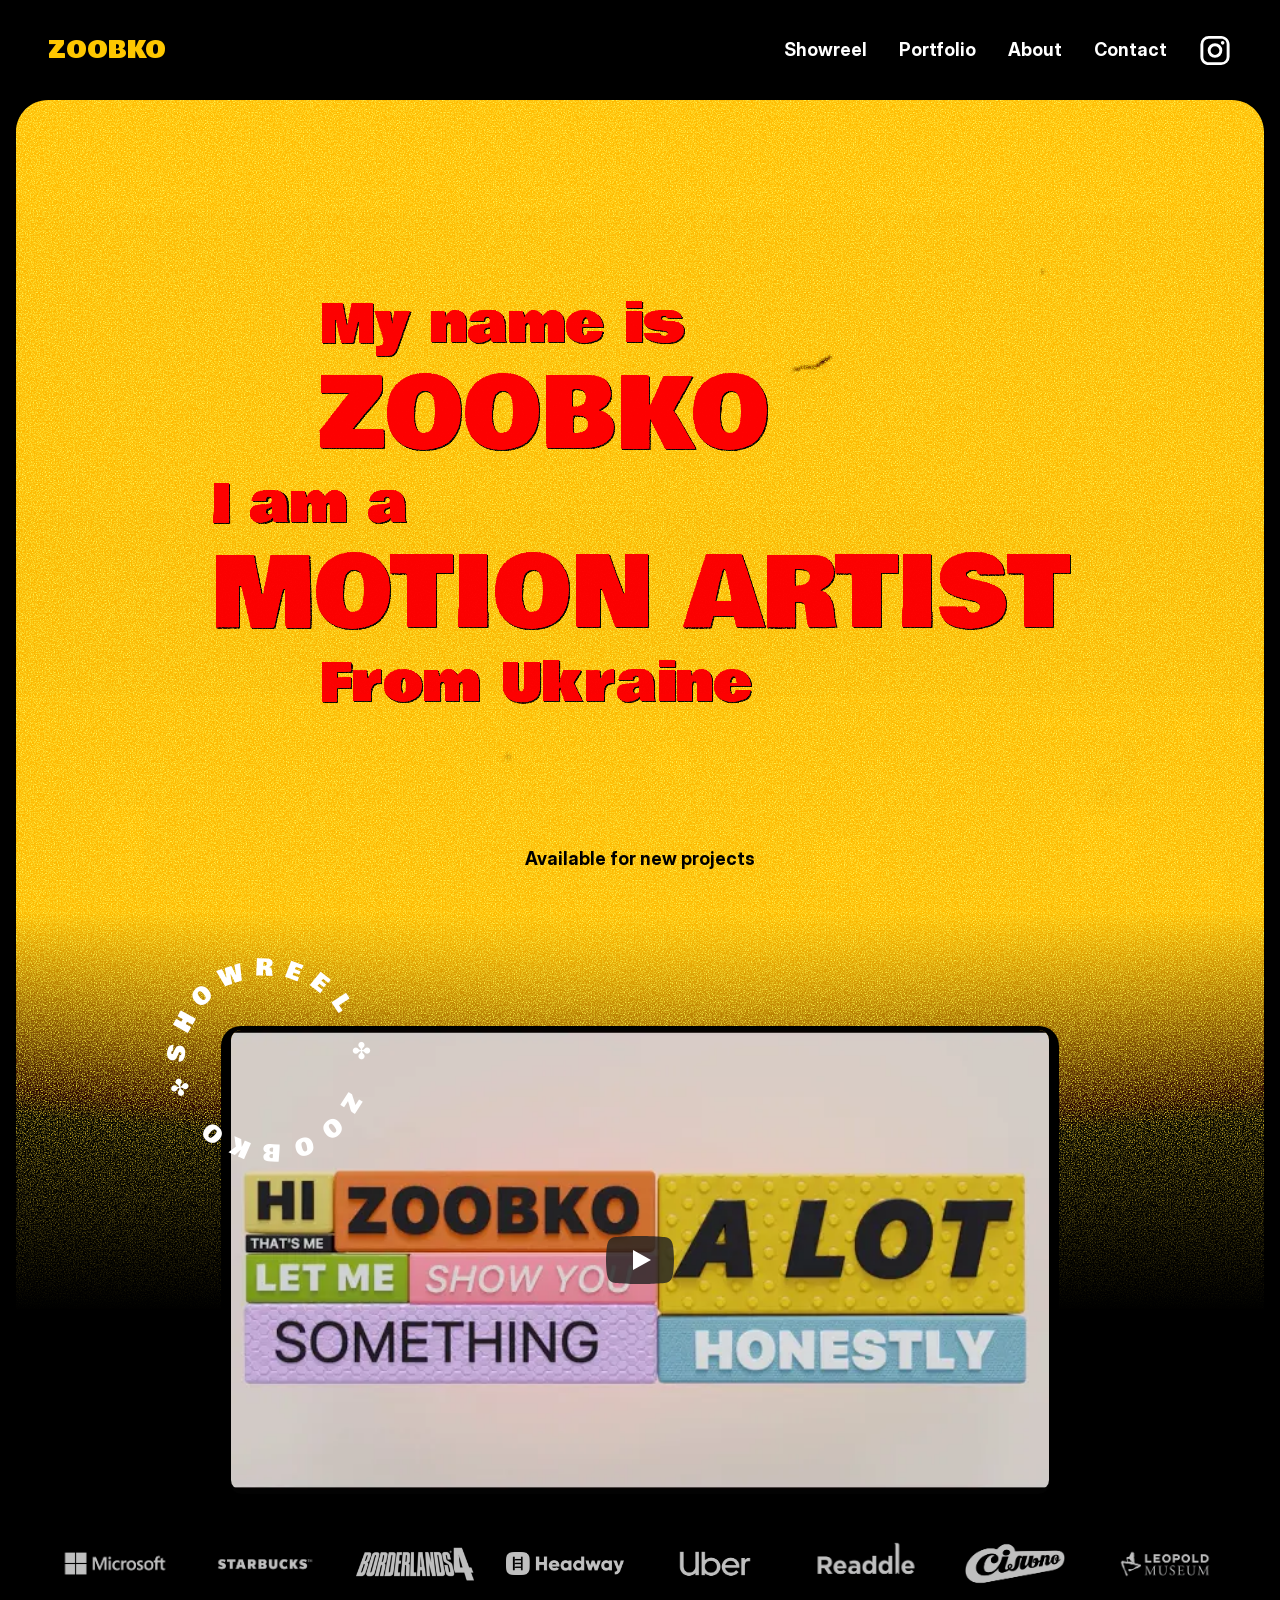
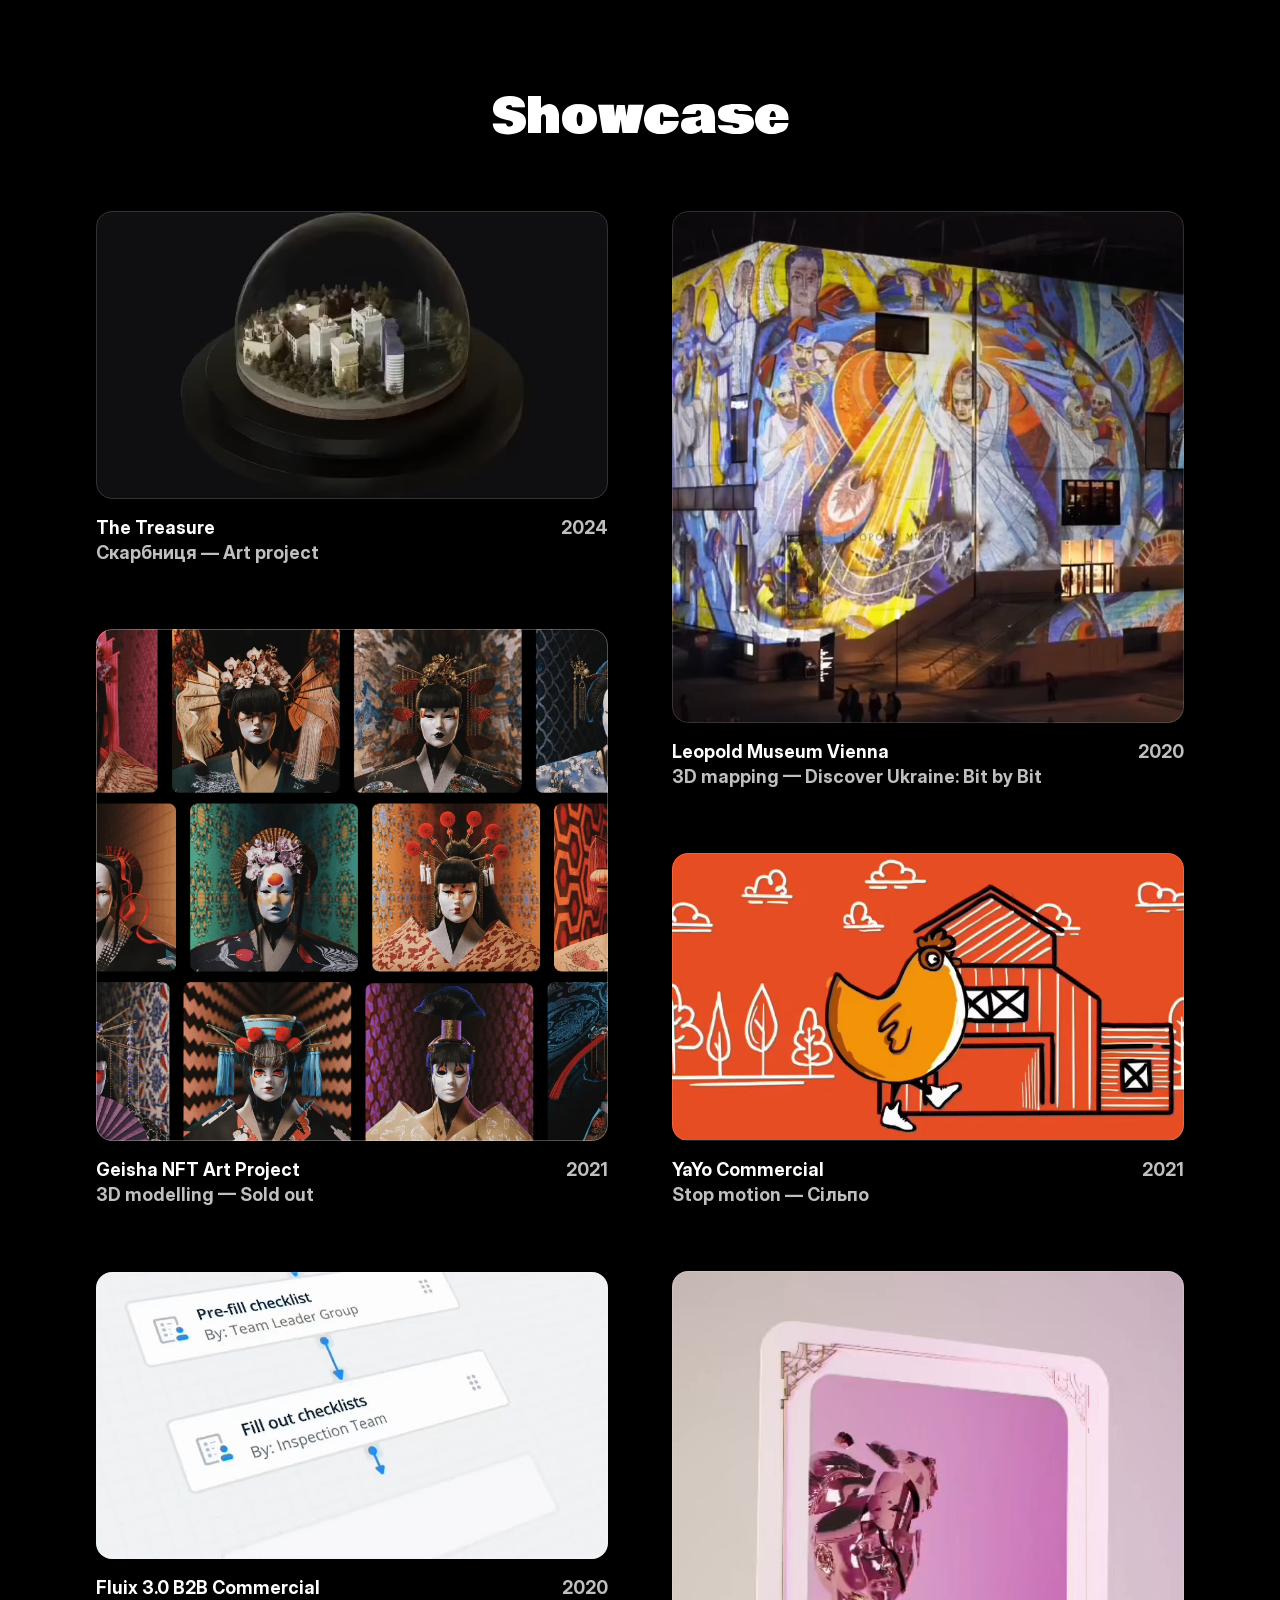
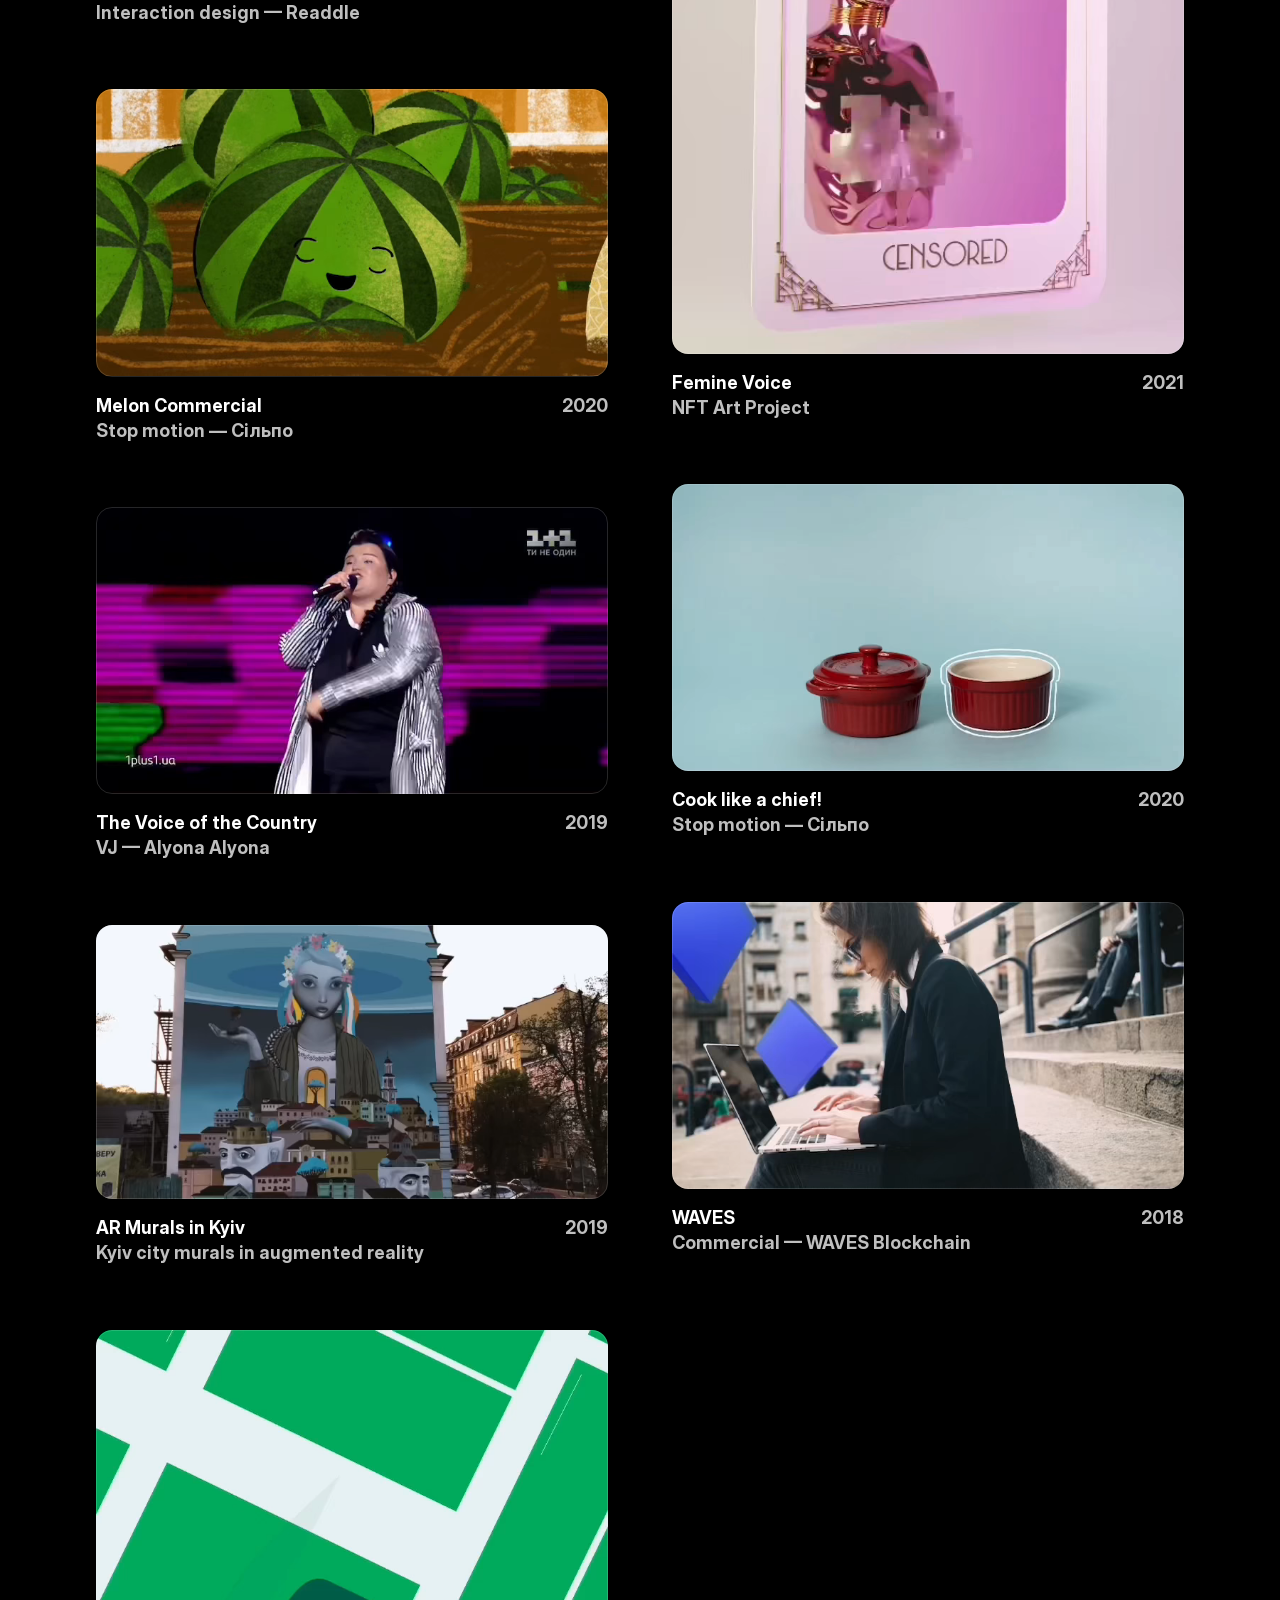
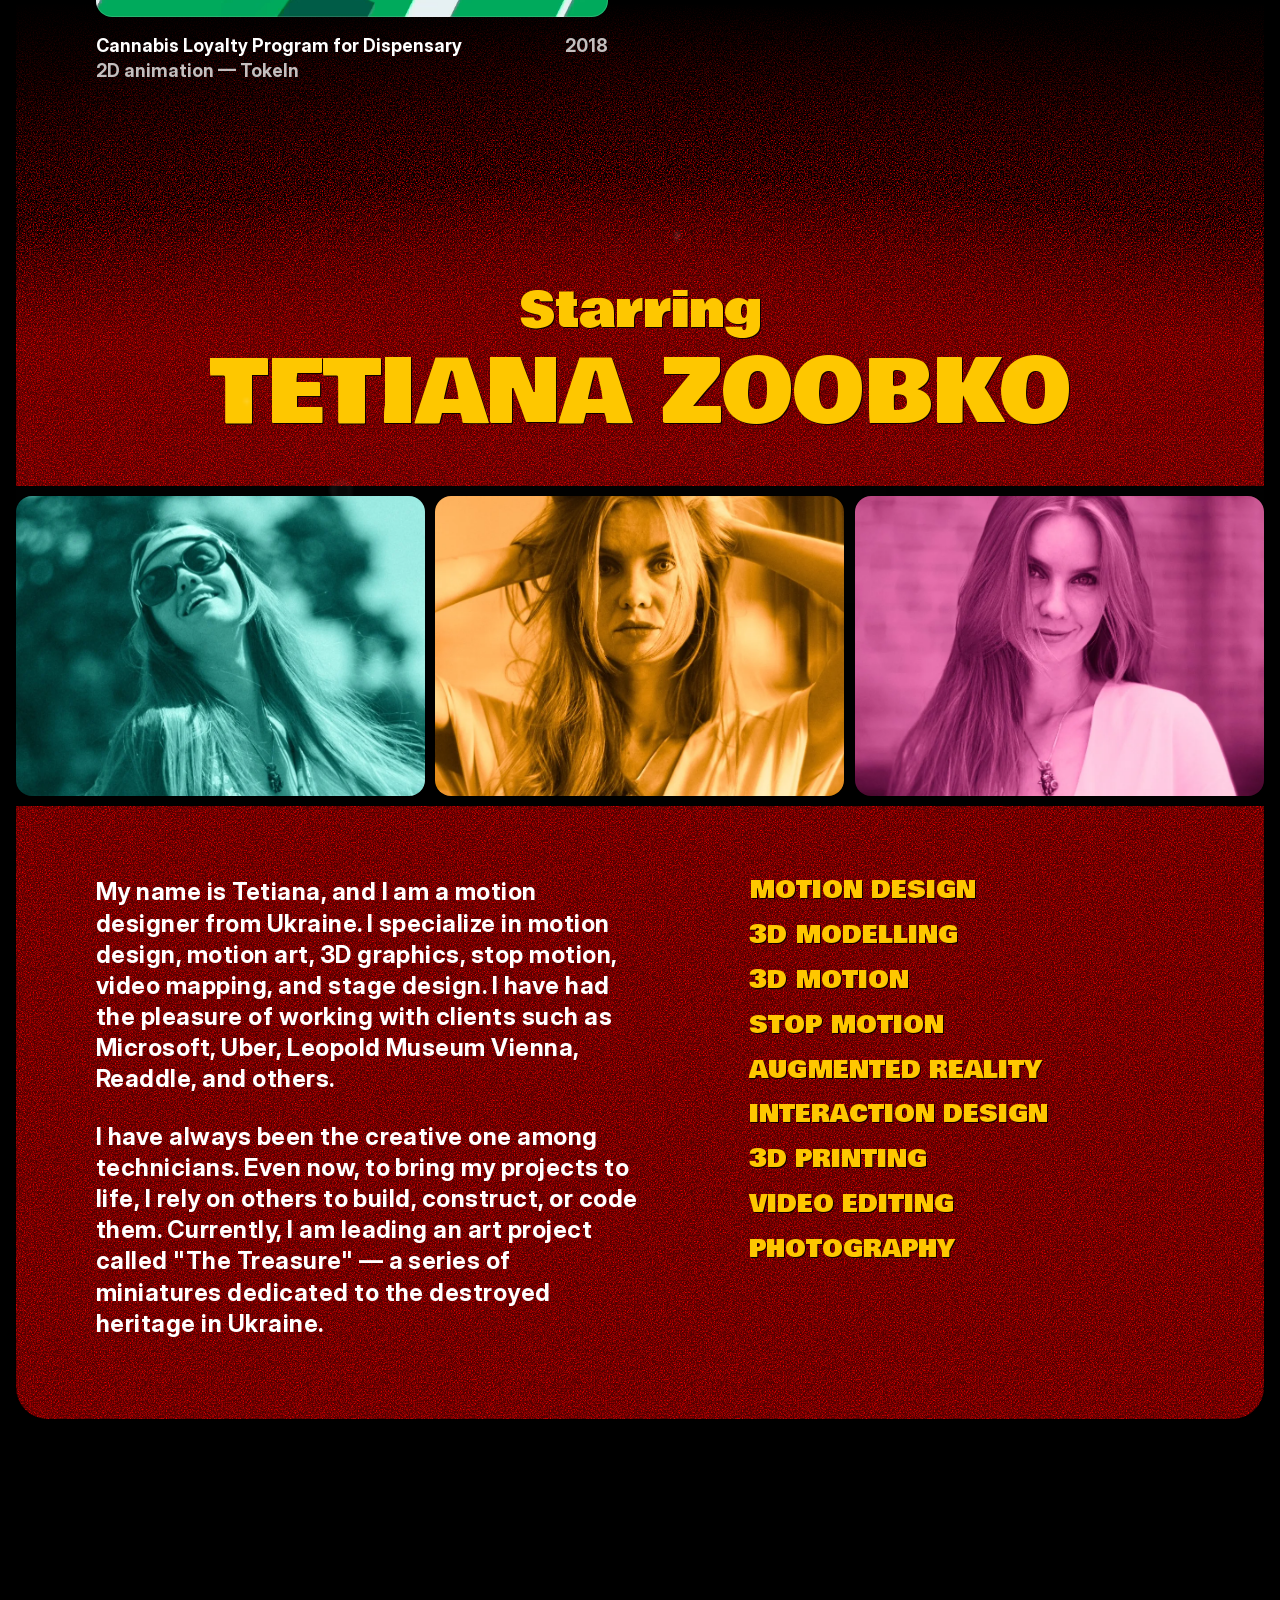
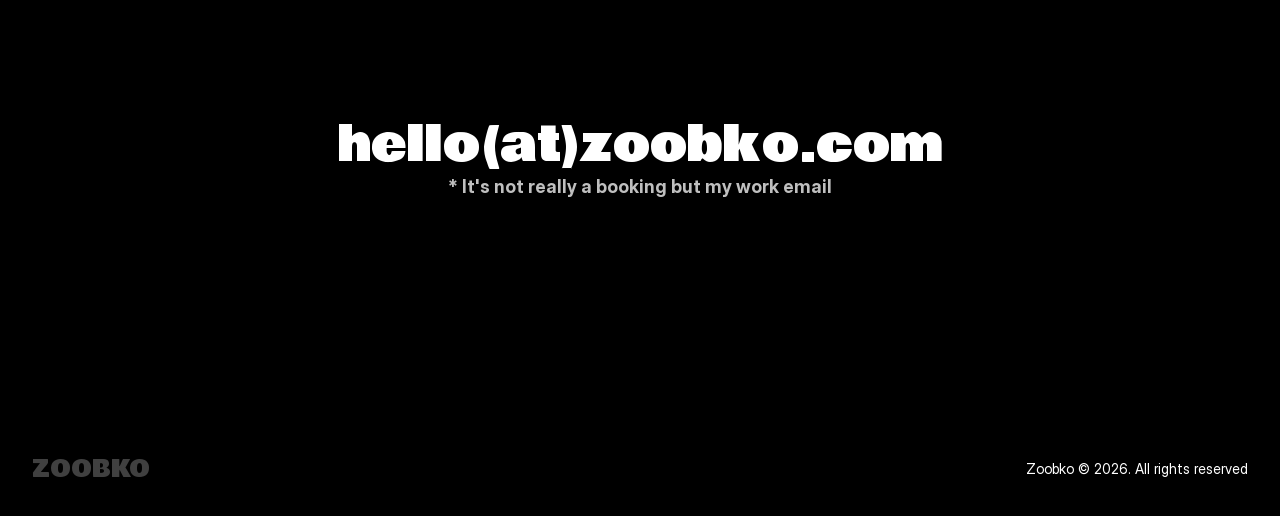
==== commit 40261386: "Add /thetreasure/: static copy of thetreasure.in.ua home page without Framer; Zoobko cards link to i" ====
--- a/index.html
+++ b/index.html
@@ -74,7 +74,7 @@
     
     
     
-    <div id="main" data-framer-generated-page><style data-framer-html-style>html body { background: rgb(0, 0, 0); }</style><div data-framer-root class="framer-r2jh4 framer-H0qjc framer-rhjfU framer-72rtr7" data-framer-cursor="1ex57d6" style="min-height:100vh;width:auto"><div class="framer-nps7m0" data-framer-name="Content"><div class="ssr-variant hidden-7z1dls"><div class="framer-b0035i-container" id="intro"><div class="framer-heK0P framer-TQmbS framer-H0qjc framer-u0ha6d framer-v-u0ha6d" data-framer-name="Desktop" style="background-color:rgb(0, 0, 0);width:100%"><div class="framer-1kh295y" data-framer-component-type="RichTextContainer" style="--extracted-r6o4lv:rgb(253, 208, 0);transform:none"><p class="framer-text" style="--font-selector:R0Y7Qm93bGJ5IE9uZS1yZWd1bGFy;--framer-font-family:&quot;Bowlby One&quot;, sans-serif;--framer-font-size:24px;--framer-text-color:var(--extracted-r6o4lv, rgb(253, 208, 0))"><a class="framer-text framer-styles-preset-1y2mfpg" data-styles-preset="BXCJRK1DL" href="./#main-1">ZOOBKO</a></p></div><div class="framer-6hbnui" data-framer-name="Menu"><div class="framer-1h8j586" data-framer-component-type="RichTextContainer" style="--extracted-r6o4lv:rgb(255, 255, 255);transform:none"><p class="framer-text" style="--font-selector:RlI7SW50ZXJEaXNwbGF5LUJvbGQ=;--framer-font-family:&quot;Inter Display&quot;, &quot;Inter Display Placeholder&quot;, sans-serif;--framer-font-size:18px;--framer-font-weight:700;--framer-text-color:var(--extracted-r6o4lv, rgb(255, 255, 255));--framer-text-transform:inherit"><a class="framer-text framer-styles-preset-dfrcio" data-styles-preset="NmVaa7KMR" href="./#showreel">Showreel</a></p></div><div class="framer-o4x8b9" data-framer-component-type="RichTextContainer" style="--extracted-r6o4lv:rgb(255, 255, 255);transform:none"><p class="framer-text" style="--font-selector:RlI7SW50ZXJEaXNwbGF5LUJvbGQ=;--framer-font-family:&quot;Inter Display&quot;, &quot;Inter Display Placeholder&quot;, sans-serif;--framer-font-size:18px;--framer-font-weight:700;--framer-text-color:var(--extracted-r6o4lv, rgb(255, 255, 255));--framer-text-transform:inherit"><a class="framer-text framer-styles-preset-dfrcio" data-styles-preset="NmVaa7KMR" href="./#showcase">Portfolio</a></p></div><div class="framer-m0w9kk" data-framer-component-type="RichTextContainer" style="--extracted-r6o4lv:rgb(255, 255, 255);transform:none"><p class="framer-text" style="--font-selector:RlI7SW50ZXJEaXNwbGF5LUJvbGQ=;--framer-font-family:&quot;Inter Display&quot;, &quot;Inter Display Placeholder&quot;, sans-serif;--framer-font-size:18px;--framer-font-weight:700;--framer-text-color:var(--extracted-r6o4lv, rgb(255, 255, 255));--framer-text-transform:inherit"><a class="framer-text framer-styles-preset-dfrcio" data-styles-preset="NmVaa7KMR" href="./#about">About</a></p></div><div class="framer-104t5m1" data-framer-component-type="RichTextContainer" style="--extracted-r6o4lv:rgb(255, 255, 255);transform:none"><p class="framer-text" style="--font-selector:RlI7SW50ZXJEaXNwbGF5LUJvbGQ=;--framer-font-family:&quot;Inter Display&quot;, &quot;Inter Display Placeholder&quot;, sans-serif;--framer-font-size:18px;--framer-font-weight:700;--framer-text-color:var(--extracted-r6o4lv, rgb(255, 255, 255));--framer-text-transform:inherit"><a class="framer-text framer-styles-preset-dfrcio" data-styles-preset="NmVaa7KMR" href="./#booking">Contact</a></p></div><div class="framer-1n0qpp2-container"><a class="framer-cHQo6 framer-1q8si88 framer-v-1q8si88 framer-1e4l2zk" data-framer-name="Variant 1" href="https://www.instagram.com/zoobko_tanya" target="_blank" rel="noopener" style="height:100%;width:100%"><div class="framer-ahaswh-container" data-framer-name="Instagram" name="Instagram" style="transform:translateX(-50%)"><div style="display:contents"><svg xmlns="http://www.w3.org/2000/svg" focusable="false" viewBox="0 0 24 24" aria-label="Instagram" style="user-select:none;width:100%;height:100%;display:inline-block;fill:rgb(255,255,255);flex-shrink:0"><path d="M7.8 2h8.4C19.4 2 22 4.6 22 7.8v8.4a5.8 5.8 0 0 1-5.8 5.8H7.8C4.6 22 2 19.4 2 16.2V7.8A5.8 5.8 0 0 1 7.8 2m-.2 2A3.6 3.6 0 0 0 4 7.6v8.8C4 18.39 5.61 20 7.6 20h8.8a3.6 3.6 0 0 0 3.6-3.6V7.6C20 5.61 18.39 4 16.4 4H7.6m9.65 1.5a1.25 1.25 0 0 1 1.25 1.25A1.25 1.25 0 0 1 17.25 8 1.25 1.25 0 0 1 16 6.75a1.25 1.25 0 0 1 1.25-1.25M12 7a5 5 0 0 1 5 5 5 5 0 0 1-5 5 5 5 0 0 1-5-5 5 5 0 0 1 5-5m0 2a3 3 0 0 0-3 3 3 3 0 0 0 3 3 3 3 0 0 0 3-3 3 3 0 0 0-3-3z"/></svg></div></div></a></div></div><div class="framer-1066pq5" data-framer-name="Corner"><div data-framer-component-type="SVG" parentsize="0" _constraints="[object Object]" rotation="0" shadows class="framer-1gdrzqs" aria-hidden="true" style="image-rendering:pixelated;flex-shrink:0;background-size:100% 100%;background-image:url('data:image/svg+xml,<svg xmlns=&quot;http://www.w3.org/2000/svg&quot; xmlns:xlink=&quot;http://www.w3.org/1999/xlink&quot; viewBox=&quot;0 0 32 32&quot;><path d=&quot;M 0 0 L 32 0 C 14.327 0 0 14.327 0 32 Z&quot; fill=&quot;rgb(0, 0, 0)&quot;></path></svg>')"></div></div><div class="framer-13vrwy" data-framer-name="Corner"><div data-framer-component-type="SVG" parentsize="0" _constraints="[object Object]" rotation="0" shadows class="framer-nntrlt" aria-hidden="true" style="image-rendering:pixelated;flex-shrink:0;background-size:100% 100%;background-image:url('data:image/svg+xml,<svg xmlns=&quot;http://www.w3.org/2000/svg&quot; xmlns:xlink=&quot;http://www.w3.org/1999/xlink&quot; viewBox=&quot;0 0 32 32&quot;><path d=&quot;M 32 0 L 32 32 C 32 14.327 17.673 0 0 0 Z&quot; fill=&quot;rgb(0, 0, 0)&quot;></path></svg>')"></div></div></div></div></div><div class="ssr-variant hidden-eyuxbk hidden-72rtr7"><div class="framer-b0035i-container" id="intro"><div class="framer-heK0P framer-TQmbS framer-H0qjc framer-u0ha6d framer-v-1tmfba7" data-framer-name="Mobile" style="background-color:rgb(0, 0, 0);width:100%"><div class="framer-1kh295y" data-framer-component-type="RichTextContainer" style="--extracted-r6o4lv:rgb(253, 208, 0);transform:none"><p class="framer-text" style="--font-selector:R0Y7Qm93bGJ5IE9uZS1yZWd1bGFy;--framer-font-family:&quot;Bowlby One&quot;, sans-serif;--framer-font-size:24px;--framer-text-color:var(--extracted-r6o4lv, rgb(253, 208, 0))"><a class="framer-text framer-styles-preset-1y2mfpg" data-styles-preset="BXCJRK1DL" href="./#main-1">ZOOBKO</a></p></div><div class="framer-6hbnui" data-framer-name="Menu"><div class="framer-1n0qpp2-container"><a class="framer-cHQo6 framer-1q8si88 framer-v-1q8si88 framer-1e4l2zk" data-framer-name="Variant 1" href="https://www.instagram.com/zoobko_tanya" target="_blank" rel="noopener" style="height:100%;width:100%"><div class="framer-ahaswh-container" data-framer-name="Instagram" name="Instagram" style="transform:translateX(-50%)"><div style="display:contents"><svg xmlns="http://www.w3.org/2000/svg" focusable="false" viewBox="0 0 24 24" aria-label="Instagram" style="user-select:none;width:100%;height:100%;display:inline-block;fill:rgb(255,255,255);flex-shrink:0"><path d="M7.8 2h8.4C19.4 2 22 4.6 22 7.8v8.4a5.8 5.8 0 0 1-5.8 5.8H7.8C4.6 22 2 19.4 2 16.2V7.8A5.8 5.8 0 0 1 7.8 2m-.2 2A3.6 3.6 0 0 0 4 7.6v8.8C4 18.39 5.61 20 7.6 20h8.8a3.6 3.6 0 0 0 3.6-3.6V7.6C20 5.61 18.39 4 16.4 4H7.6m9.65 1.5a1.25 1.25 0 0 1 1.25 1.25A1.25 1.25 0 0 1 17.25 8 1.25 1.25 0 0 1 16 6.75a1.25 1.25 0 0 1 1.25-1.25M12 7a5 5 0 0 1 5 5 5 5 0 0 1-5 5 5 5 0 0 1-5-5 5 5 0 0 1 5-5m0 2a3 3 0 0 0-3 3 3 3 0 0 0 3 3 3 3 0 0 0 3-3 3 3 0 0 0-3-3z"/></svg></div></div></a></div></div><div class="framer-1066pq5" data-framer-name="Corner"><div data-framer-component-type="SVG" parentsize="0" _constraints="[object Object]" rotation="0" shadows class="framer-1gdrzqs" aria-hidden="true" style="image-rendering:pixelated;flex-shrink:0;background-size:100% 100%;background-image:url('data:image/svg+xml,<svg xmlns=&quot;http://www.w3.org/2000/svg&quot; xmlns:xlink=&quot;http://www.w3.org/1999/xlink&quot; viewBox=&quot;0 0 32 32&quot;><path d=&quot;M 0 0 L 16 0 C 7.163 0 0 7.163 0 16 Z&quot; fill=&quot;rgb(0, 0, 0)&quot;></path></svg>')"></div></div><div class="framer-13vrwy" data-framer-name="Corner"><div data-framer-component-type="SVG" parentsize="0" _constraints="[object Object]" rotation="0" shadows class="framer-nntrlt" aria-hidden="true" style="image-rendering:pixelated;flex-shrink:0;background-size:100% 100%;background-image:url('data:image/svg+xml,<svg xmlns=&quot;http://www.w3.org/2000/svg&quot; xmlns:xlink=&quot;http://www.w3.org/1999/xlink&quot; viewBox=&quot;0 0 32 32&quot;><path d=&quot;M 32 0 L 32 16 C 32 7.163 24.837 0 16 0 Z&quot; fill=&quot;rgb(0, 0, 0)&quot;></path></svg>')"></div></div></div></div></div></div><div class="framer-n4rn3d" data-framer-name="Slides"><div class="framer-12yubsj" data-framer-name="First slide" id="main-1"><div class="framer-1y53cd6" data-framer-name="Noise"><div data-framer-background-image-wrapper="true" style="position:absolute;border-radius:inherit;top:0;right:0;bottom:0;left:0;background-image:url(_ext/media/6mcf62RlDfRfU61Yg5vb2pefpi4.webp);background-repeat:repeat;background-position:center;border:0;background-size:192px auto"></div></div><div class="ssr-variant hidden-eyuxbk hidden-7z1dls"><div class="framer-hnokwb" data-framer-name="Content" style="will-change:transform;opacity:1;transform:scale(1.1)"><div class="framer-1cq726v" data-framer-name="Zoobko"><div class="framer-6g2vjc" data-framer-appear-id="6g2vjc" data-framer-component-type="RichTextContainer" style="opacity:0.001;transform:translateX(-50px)"><p style="--font-selector:R0Y7Qm93bGJ5IE9uZS1yZWd1bGFy;--framer-font-family:&quot;Bowlby One&quot;, sans-serif;--framer-font-size:48px;--framer-text-color:rgb(255, 0, 0)" class="framer-text">My name is</p></div><div class="framer-y841to" data-framer-appear-id="y841to" data-framer-component-type="RichTextContainer" style="opacity:0.001;transform:translateY(40px)"><p style="--font-selector:R0Y7Qm93bGJ5IE9uZS1yZWd1bGFy;--framer-font-family:&quot;Bowlby One&quot;, sans-serif;--framer-font-size:88px;--framer-text-color:rgb(255, 0, 0)" class="framer-text">ZOOBKO</p></div></div><div class="framer-16xx1au"><div class="framer-1itt1tm" data-framer-appear-id="1itt1tm" data-framer-component-type="RichTextContainer" style="opacity:0.001;transform:translateX(-50px) rotate(180deg)"><p style="--font-selector:R0Y7Qm93bGJ5IE9uZS1yZWd1bGFy;--framer-font-family:&quot;Bowlby One&quot;, sans-serif;--framer-font-size:48px;--framer-text-alignment:left;--framer-text-color:rgb(255, 0, 0)" class="framer-text">I am a</p></div><div class="framer-1xow19w"><div class="framer-gd702e" data-framer-appear-id="gd702e" data-framer-component-type="RichTextContainer" style="opacity:0.001;transform:translateX(-50px)"><p style="--font-selector:R0Y7Qm93bGJ5IE9uZS1yZWd1bGFy;--framer-font-family:&quot;Bowlby One&quot;, sans-serif;--framer-font-size:88px;--framer-text-color:rgb(255, 0, 0)" class="framer-text">MOTION</p></div><div class="framer-mhip5u" data-framer-appear-id="mhip5u" data-framer-component-type="RichTextContainer" style="opacity:0.001;transform:translateX(-50px)"><p style="--font-selector:R0Y7Qm93bGJ5IE9uZS1yZWd1bGFy;--framer-font-family:&quot;Bowlby One&quot;, sans-serif;--framer-font-size:88px;--framer-text-color:rgb(255, 0, 0)" class="framer-text">ARTIST</p></div></div></div><div class="framer-17pvh7o"><div class="framer-ijxca2" data-framer-appear-id="ijxca2" data-framer-component-type="RichTextContainer" style="opacity:0.001;transform:translateY(50px)"><p style="--font-selector:R0Y7Qm93bGJ5IE9uZS1yZWd1bGFy;--framer-font-family:&quot;Bowlby One&quot;, sans-serif;--framer-font-size:48px;--framer-text-color:rgb(255, 0, 0)" class="framer-text">From Ukraine</p></div></div></div></div><div class="ssr-variant hidden-72rtr7 hidden-7z1dls"><div class="framer-hnokwb" data-framer-name="Content" style="will-change:transform;opacity:1;transform:none"><div class="framer-1cq726v" data-framer-name="Zoobko"><div class="framer-6g2vjc" data-framer-appear-id="6g2vjc" data-framer-component-type="RichTextContainer" style="opacity:0.001;transform:translateX(-50px)"><p style="--font-selector:R0Y7Qm93bGJ5IE9uZS1yZWd1bGFy;--framer-font-family:&quot;Bowlby One&quot;, sans-serif;--framer-font-size:40px;--framer-text-color:rgb(255, 0, 0)" class="framer-text">My name is</p></div><div class="framer-y841to" data-framer-appear-id="y841to" data-framer-component-type="RichTextContainer" style="opacity:0.001;transform:translateY(40px)"><p style="--font-selector:R0Y7Qm93bGJ5IE9uZS1yZWd1bGFy;--framer-font-family:&quot;Bowlby One&quot;, sans-serif;--framer-font-size:64px;--framer-text-color:rgb(255, 0, 0)" class="framer-text">ZOOBKO</p></div></div><div class="framer-16xx1au"><div class="framer-1itt1tm" data-framer-appear-id="1itt1tm" data-framer-component-type="RichTextContainer" style="opacity:0.001;transform:translateX(-50px) rotate(180deg)"><p style="--font-selector:R0Y7Qm93bGJ5IE9uZS1yZWd1bGFy;--framer-font-family:&quot;Bowlby One&quot;, sans-serif;--framer-font-size:40px;--framer-text-alignment:left;--framer-text-color:rgb(255, 0, 0)" class="framer-text">I am a</p></div><div class="framer-1xow19w"><div class="framer-gd702e" data-framer-appear-id="gd702e" data-framer-component-type="RichTextContainer" style="opacity:0.001;transform:translateX(-50px)"><p style="--font-selector:R0Y7Qm93bGJ5IE9uZS1yZWd1bGFy;--framer-font-family:&quot;Bowlby One&quot;, sans-serif;--framer-font-size:64px;--framer-text-color:rgb(255, 0, 0)" class="framer-text">MOTION</p></div><div class="framer-mhip5u" data-framer-appear-id="mhip5u" data-framer-component-type="RichTextContainer" style="opacity:0.001;transform:translateX(-50px)"><p style="--font-selector:R0Y7Qm93bGJ5IE9uZS1yZWd1bGFy;--framer-font-family:&quot;Bowlby One&quot;, sans-serif;--framer-font-size:64px;--framer-text-color:rgb(255, 0, 0)" class="framer-text">ARTIST</p></div></div></div><div class="framer-17pvh7o"><div class="framer-ijxca2" data-framer-appear-id="ijxca2" data-framer-component-type="RichTextContainer" style="opacity:0.001;transform:translateY(50px)"><p style="--font-selector:R0Y7Qm93bGJ5IE9uZS1yZWd1bGFy;--framer-font-family:&quot;Bowlby One&quot;, sans-serif;--framer-font-size:40px;--framer-text-color:rgb(255, 0, 0)" class="framer-text">From Ukraine</p></div></div></div></div><div class="ssr-variant hidden-eyuxbk hidden-72rtr7"><div class="framer-hnokwb" data-framer-name="Content" style="opacity:1;transform:none"><div class="framer-1cq726v" data-framer-name="Zoobko"><div class="framer-6g2vjc" data-framer-appear-id="6g2vjc" data-framer-component-type="RichTextContainer" style="opacity:0.001;transform:translateX(-50px)"><p style="--font-selector:R0Y7Qm93bGJ5IE9uZS1yZWd1bGFy;--framer-font-family:&quot;Bowlby One&quot;, sans-serif;--framer-font-size:32px;--framer-text-color:rgb(255, 0, 0)" class="framer-text">My name is</p></div><div class="framer-y841to" data-framer-appear-id="y841to" data-framer-component-type="RichTextContainer" style="opacity:0.001;transform:translateY(40px)"><p style="--font-selector:R0Y7Qm93bGJ5IE9uZS1yZWd1bGFy;--framer-font-family:&quot;Bowlby One&quot;, sans-serif;--framer-font-size:56px;--framer-text-color:rgb(255, 0, 0)" class="framer-text">ZOOBKO</p></div></div><div class="framer-16xx1au"><div class="framer-1itt1tm" data-framer-appear-id="1itt1tm" data-framer-component-type="RichTextContainer" style="opacity:0.001;transform:translateX(-50px) rotate(180deg)"><p style="--font-selector:R0Y7Qm93bGJ5IE9uZS1yZWd1bGFy;--framer-font-family:&quot;Bowlby One&quot;, sans-serif;--framer-font-size:32px;--framer-text-alignment:left;--framer-text-color:rgb(255, 0, 0)" class="framer-text">I am a</p></div><div class="framer-1xow19w"><div class="framer-gd702e" data-framer-appear-id="gd702e" data-framer-component-type="RichTextContainer" style="opacity:0.001;transform:translateX(-50px)"><p style="--font-selector:R0Y7Qm93bGJ5IE9uZS1yZWd1bGFy;--framer-font-family:&quot;Bowlby One&quot;, sans-serif;--framer-font-size:56px;--framer-text-color:rgb(255, 0, 0)" class="framer-text">MOTION</p></div><div class="framer-mhip5u" data-framer-appear-id="mhip5u" data-framer-component-type="RichTextContainer" style="opacity:0.001;transform:translateX(-50px)"><p style="--font-selector:R0Y7Qm93bGJ5IE9uZS1yZWd1bGFy;--framer-font-family:&quot;Bowlby One&quot;, sans-serif;--framer-font-size:56px;--framer-text-color:rgb(255, 0, 0)" class="framer-text">ARTIST</p></div></div></div><div class="framer-17pvh7o"><div class="framer-ijxca2" data-framer-appear-id="ijxca2" data-framer-component-type="RichTextContainer" style="opacity:0.001;transform:translateY(50px)"><p style="--font-selector:R0Y7Qm93bGJ5IE9uZS1yZWd1bGFy;--framer-font-family:&quot;Bowlby One&quot;, sans-serif;--framer-font-size:32px;--framer-text-alignment:center;--framer-text-color:rgb(255, 0, 0)" class="framer-text">From Ukraine</p></div></div></div></div><div class="framer-ncehtf" data-framer-name="Zoobko"><div class="framer-kxwzfi" data-framer-component-type="RichTextContainer" style="will-change:transform;opacity:1;transform:none"><p style="--font-selector:RlI7SW50ZXJEaXNwbGF5LUJvbGQ=;--framer-font-family:&quot;Inter Display&quot;, &quot;Inter Display Placeholder&quot;, sans-serif;--framer-font-size:18px;--framer-font-weight:700;--framer-line-height:1.3em;--framer-text-alignment:center;--framer-text-transform:inherit" class="framer-text">Available for new projects</p></div></div><div class="ssr-variant hidden-eyuxbk hidden-7z1dls"><div class="framer-1ywpcri-container"><div class="framer-QEWYD framer-c4oc07 framer-v-c4oc07" data-framer-name="Variant 1" style="height:100%;width:100%"><div class="framer-1vxwzir-container"><video src="_ext/media/ZhOfgL464tSDilrH0rB8DXKyZbA.webm" loop preload="metadata" poster="_ext/media/zkT71bPXpZmuGjQg6PBhOXUIyRM.webp" muted playsinline style="cursor:auto;width:100%;height:100%;border-radius:0px;display:block;object-fit:cover;background-color:rgba(0, 0, 0, 0);object-position:50% 50%"></video></div></div></div></div><div class="ssr-variant hidden-72rtr7 hidden-7z1dls"><div class="framer-1ywpcri-container"><div class="framer-QEWYD framer-c4oc07 framer-v-c4oc07" data-framer-name="Variant 1" style="height:100%;width:100%"><div class="framer-1vxwzir-container"><video src="_ext/media/ZhOfgL464tSDilrH0rB8DXKyZbA.webm" loop preload="metadata" poster="_ext/media/zkT71bPXpZmuGjQg6PBhOXUIyRM.webp" muted playsinline style="cursor:auto;width:100%;height:100%;border-radius:0px;display:block;object-fit:cover;background-color:rgba(0, 0, 0, 0);object-position:50% 50%"></video></div></div></div></div><div class="ssr-variant hidden-eyuxbk hidden-72rtr7"><div class="framer-1ywpcri-container"><div class="framer-QEWYD framer-c4oc07 framer-v-c4oc07" data-framer-name="Variant 1" style="height:100%;width:100%"><div class="framer-1vxwzir-container"><video src="_ext/media/ZhOfgL464tSDilrH0rB8DXKyZbA.webm" loop preload="metadata" poster="_ext/media/zkT71bPXpZmuGjQg6PBhOXUIyRM.webp" muted playsinline style="cursor:auto;width:100%;height:100%;border-radius:0px;display:block;object-fit:cover;background-color:rgba(0, 0, 0, 0);object-position:50% 50%"></video></div></div></div></div></div><div class="framer-1qa9a15" data-framer-name="Showreel" id="showreel"><div class="ssr-variant hidden-eyuxbk hidden-7z1dls"><div class="framer-1ifo1q1-container"><div class="framer-sjqM6 framer-1u45rwa framer-v-1u45rwa" data-framer-name="Variant 1" style="background-color:rgba(255, 255, 255, 0.01);border-bottom-left-radius:10px;border-bottom-right-radius:10px;border-top-left-radius:10px;border-top-right-radius:10px;box-shadow:0px 6px 0px 10px rgb(0, 0, 0);height:100%;width:100%"><div class="framer-hsw9r8-container"><article style="position:relative;width:100%;height:100%;border-radius:10px;transform:unset;cursor:pointer;overflow:hidden" role="presentation"><div style="position:absolute;top:0;left:0;height:100%;width:100%;background:center / cover url(_ext/media/youtube-xuSbku_v99E.webp) no-repeat"></div><iframe title="Youtube Video" style="position:absolute;top:0;left:0;height:100%;width:100%;display:none" data-src="https://www.youtube.com/embed/xuSbku_v99E?iv_load_policy=3&amp;rel=0&amp;modestbranding=1&amp;playsinline=1&amp;color=white" frameborder="0" allow="presentation; fullscreen; accelerometer; autoplay; encrypted-media; gyroscope; picture-in-picture" loading="lazy"></iframe><button aria-label="Play" style="position:absolute;top:50%;left:50%;transform:translate(-50%, -50%);width:68px;height:48px;padding:0;border:none;background:transparent;cursor:pointer"><svg height="100%" version="1.1" viewBox="0 0 68 48" width="100%"><path d="M66.52,7.74c-0.78-2.93-2.49-5.41-5.42-6.19C55.79,.13,34,0,34,0S12.21,.13,6.9,1.55 C3.97,2.33,2.27,4.81,1.48,7.74C0.06,13.05,0,24,0,24s0.06,10.95,1.48,16.26c0.78,2.93,2.49,5.41,5.42,6.19 C12.21,47.87,34,48,34,48s21.79-0.13,27.1-1.55c2.93-0.78,4.64-3.26,5.42-6.19C67.94,34.95,68,24,68,24S67.94,13.05,66.52,7.74z" fill="#212121" fill-opacity="0.8" style="transition:fill .1s cubic-bezier(0.4, 0, 1, 1), fill-opacity .1s cubic-bezier(0.4, 0, 1, 1)"/><path d="M 45,24 27,14 27,34" fill="#fff"/></svg></button></article></div><div class="framer-m70v5i-container" style="will-change:transform;opacity:1;transform:scale(1.4)"><svg class="transform-origin-center-center" style="width:100%;height:100%;transform-origin:center" viewBox="0 0 100 100" overflow="visible"><path id="curve-wnxkz4" d="M 0 50 L 0 50 A 1 1 0 0 1 100 50 L 100 50 L 100 50 A 1 1 0 0 1 0 50 L 0 50" stroke-width="none" fill="transparent"/><text><textPath href="#curve-wnxkz4" startOffset="0" dominant-baseline="Hanging" style="letter-spacing:0.77em;font-family:&quot;Bowlby One&quot;, sans-serif;font-size:11px;font-style:normal;font-weight:400;line-height:1em;fill:rgb(255, 255, 255)">SHOWREEL &#x2724; ZOOBKO &#x2724; </textPath></text></svg></div></div></div></div><div class="ssr-variant hidden-72rtr7 hidden-7z1dls"><div class="framer-1ifo1q1-container"><div class="framer-sjqM6 framer-1u45rwa framer-v-1u45rwa" data-framer-name="Variant 1" style="background-color:rgba(255, 255, 255, 0.01);border-bottom-left-radius:10px;border-bottom-right-radius:10px;border-top-left-radius:10px;border-top-right-radius:10px;box-shadow:0px 6px 0px 10px rgb(0, 0, 0);height:100%;width:100%"><div class="framer-hsw9r8-container"><article style="position:relative;width:100%;height:100%;border-radius:10px;transform:unset;cursor:pointer;overflow:hidden" role="presentation"><div style="position:absolute;top:0;left:0;height:100%;width:100%;background:center / cover url(_ext/media/youtube-xuSbku_v99E.webp) no-repeat"></div><iframe title="Youtube Video" style="position:absolute;top:0;left:0;height:100%;width:100%;display:none" data-src="https://www.youtube.com/embed/xuSbku_v99E?iv_load_policy=3&amp;rel=0&amp;modestbranding=1&amp;playsinline=1&amp;color=white" frameborder="0" allow="presentation; fullscreen; accelerometer; autoplay; encrypted-media; gyroscope; picture-in-picture" loading="lazy"></iframe><button aria-label="Play" style="position:absolute;top:50%;left:50%;transform:translate(-50%, -50%);width:68px;height:48px;padding:0;border:none;background:transparent;cursor:pointer"><svg height="100%" version="1.1" viewBox="0 0 68 48" width="100%"><path d="M66.52,7.74c-0.78-2.93-2.49-5.41-5.42-6.19C55.79,.13,34,0,34,0S12.21,.13,6.9,1.55 C3.97,2.33,2.27,4.81,1.48,7.74C0.06,13.05,0,24,0,24s0.06,10.95,1.48,16.26c0.78,2.93,2.49,5.41,5.42,6.19 C12.21,47.87,34,48,34,48s21.79-0.13,27.1-1.55c2.93-0.78,4.64-3.26,5.42-6.19C67.94,34.95,68,24,68,24S67.94,13.05,66.52,7.74z" fill="#212121" fill-opacity="0.8" style="transition:fill .1s cubic-bezier(0.4, 0, 1, 1), fill-opacity .1s cubic-bezier(0.4, 0, 1, 1)"/><path d="M 45,24 27,14 27,34" fill="#fff"/></svg></button></article></div><div class="framer-m70v5i-container" style="will-change:transform;opacity:1;transform:scale(1.4)"><svg class="transform-origin-center-center" style="width:100%;height:100%;transform-origin:center" viewBox="0 0 100 100" overflow="visible"><path id="curve-wnxkz4" d="M 0 50 L 0 50 A 1 1 0 0 1 100 50 L 100 50 L 100 50 A 1 1 0 0 1 0 50 L 0 50" stroke-width="none" fill="transparent"/><text><textPath href="#curve-wnxkz4" startOffset="0" dominant-baseline="Hanging" style="letter-spacing:0.77em;font-family:&quot;Bowlby One&quot;, sans-serif;font-size:11px;font-style:normal;font-weight:400;line-height:1em;fill:rgb(255, 255, 255)">SHOWREEL &#x2724; ZOOBKO &#x2724; </textPath></text></svg></div></div></div></div><div class="ssr-variant hidden-eyuxbk hidden-72rtr7"><div class="framer-1ifo1q1-container"><div class="framer-sjqM6 framer-1u45rwa framer-v-53tl7p" data-framer-name="Mobile" style="background-color:rgba(255, 255, 255, 0.01);border-bottom-left-radius:10px;border-bottom-right-radius:10px;border-top-left-radius:10px;border-top-right-radius:10px;box-shadow:0px 3px 0px 5px rgb(0, 0, 0);height:100%;width:100%"><div class="framer-hsw9r8-container"><article style="position:relative;width:100%;height:100%;border-radius:10px;transform:unset;cursor:pointer;overflow:hidden" role="presentation"><div style="position:absolute;top:0;left:0;height:100%;width:100%;background:center / cover url(_ext/media/youtube-xuSbku_v99E.webp) no-repeat"></div><iframe title="Youtube Video" style="position:absolute;top:0;left:0;height:100%;width:100%;display:none" data-src="https://www.youtube.com/embed/xuSbku_v99E?iv_load_policy=3&amp;rel=0&amp;modestbranding=1&amp;playsinline=1&amp;color=white" frameborder="0" allow="presentation; fullscreen; accelerometer; autoplay; encrypted-media; gyroscope; picture-in-picture" loading="lazy"></iframe><button aria-label="Play" style="position:absolute;top:50%;left:50%;transform:translate(-50%, -50%);width:68px;height:48px;padding:0;border:none;background:transparent;cursor:pointer"><svg height="100%" version="1.1" viewBox="0 0 68 48" width="100%"><path d="M66.52,7.74c-0.78-2.93-2.49-5.41-5.42-6.19C55.79,.13,34,0,34,0S12.21,.13,6.9,1.55 C3.97,2.33,2.27,4.81,1.48,7.74C0.06,13.05,0,24,0,24s0.06,10.95,1.48,16.26c0.78,2.93,2.49,5.41,5.42,6.19 C12.21,47.87,34,48,34,48s21.79-0.13,27.1-1.55c2.93-0.78,4.64-3.26,5.42-6.19C67.94,34.95,68,24,68,24S67.94,13.05,66.52,7.74z" fill="#212121" fill-opacity="0.8" style="transition:fill .1s cubic-bezier(0.4, 0, 1, 1), fill-opacity .1s cubic-bezier(0.4, 0, 1, 1)"/><path d="M 45,24 27,14 27,34" fill="#fff"/></svg></button></article></div><div class="framer-m70v5i-container" style="will-change:transform;opacity:1;transform:scale(1.4)"><svg class="transform-origin-center-center" style="width:100%;height:100%;transform-origin:center" viewBox="0 0 100 100" overflow="visible"><path id="curve-wnxkz4" d="M 0 50 L 0 50 A 1 1 0 0 1 100 50 L 100 50 L 100 50 A 1 1 0 0 1 0 50 L 0 50" stroke-width="none" fill="transparent"/><text><textPath href="#curve-wnxkz4" startOffset="0" dominant-baseline="Hanging" style="letter-spacing:0.77em;font-family:&quot;Bowlby One&quot;, sans-serif;font-size:11px;font-style:normal;font-weight:400;line-height:1em;fill:rgb(255, 255, 255)">SHOWREEL &#x2724; ZOOBKO &#x2724; </textPath></text></svg></div></div></div></div><div class="framer-ihgovq" data-framer-name="Light"></div><div class="framer-14djnit" data-framer-name="Gradient"></div><div class="framer-7vb1hw" data-framer-name="Noise"><div data-framer-background-image-wrapper="true" style="position:absolute;border-radius:inherit;top:0;right:0;bottom:0;left:0;background-image:url(_ext/media/6mcf62RlDfRfU61Yg5vb2pefpi4.webp);background-repeat:repeat;background-position:center;border:0;background-size:192px auto"></div></div><div class="framer-1mthsfx" data-framer-name="Logos"><div class="ssr-variant hidden-eyuxbk hidden-7z1dls"><div class="framer-9klo9w" data-framer-name="microsoft"><div style="position:absolute;border-radius:inherit;top:0;right:0;bottom:0;left:0" data-framer-background-image-wrapper="true"><img decoding="async" width="1974" height="609" src="_ext/media/evT5etnP9SrCR1LDVvSNX8Yj4.webp" alt style="display:block;width:100%;height:100%;border-radius:inherit;object-position:center;object-fit:cover" data-framer-original-sizes="calc(min(100vw - 32px, 1440px) - 80px)"></div></div></div><div class="ssr-variant hidden-72rtr7 hidden-7z1dls"><div class="framer-9klo9w" data-framer-name="microsoft"><div style="position:absolute;border-radius:inherit;top:0;right:0;bottom:0;left:0" data-framer-background-image-wrapper="true"><img decoding="async" width="1974" height="609" src="_ext/media/evT5etnP9SrCR1LDVvSNX8Yj4.webp" alt style="display:block;width:100%;height:100%;border-radius:inherit;object-position:center;object-fit:cover" data-framer-original-sizes="109.5px"></div></div></div><div class="ssr-variant hidden-eyuxbk hidden-72rtr7"><div class="framer-9klo9w" data-framer-name="microsoft"><div style="position:absolute;border-radius:inherit;top:0;right:0;bottom:0;left:0" data-framer-background-image-wrapper="true"><img decoding="async" width="1974" height="609" src="_ext/media/evT5etnP9SrCR1LDVvSNX8Yj4.webp" alt style="display:block;width:100%;height:100%;border-radius:inherit;object-position:center;object-fit:cover" data-framer-original-sizes="107px"></div></div></div><div class="ssr-variant hidden-eyuxbk hidden-7z1dls"><div class="framer-1djios3" data-framer-name="starbucks"><div style="position:absolute;border-radius:inherit;top:0;right:0;bottom:0;left:0" data-framer-background-image-wrapper="true"><img decoding="async" width="1974" height="609" src="_ext/media/EgN8XmPeLSUaX8yESgI4iviRtU.webp" alt style="display:block;width:100%;height:100%;border-radius:inherit;object-position:center;object-fit:cover" data-framer-original-sizes="calc(min(100vw - 32px, 1440px) - 80px)"></div></div></div><div class="ssr-variant hidden-72rtr7 hidden-7z1dls"><div class="framer-1djios3" data-framer-name="starbucks"><div style="position:absolute;border-radius:inherit;top:0;right:0;bottom:0;left:0" data-framer-background-image-wrapper="true"><img decoding="async" width="1974" height="609" src="_ext/media/EgN8XmPeLSUaX8yESgI4iviRtU.webp" alt style="display:block;width:100%;height:100%;border-radius:inherit;object-position:center;object-fit:cover" data-framer-original-sizes="109px"></div></div></div><div class="ssr-variant hidden-eyuxbk hidden-72rtr7"><div class="framer-1djios3" data-framer-name="starbucks"><div style="position:absolute;border-radius:inherit;top:0;right:0;bottom:0;left:0" data-framer-background-image-wrapper="true"><img decoding="async" width="1974" height="609" src="_ext/media/EgN8XmPeLSUaX8yESgI4iviRtU.webp" alt style="display:block;width:100%;height:100%;border-radius:inherit;object-position:center;object-fit:cover" data-framer-original-sizes="107.5px"></div></div></div><div class="framer-smrc7r" data-framer-name="Borderlands 4_Logo"><div style="position:absolute;border-radius:inherit;top:0;right:0;bottom:0;left:0" data-framer-background-image-wrapper="true"><img decoding="async" width="209" height="80" src="_ext/media/3476HUZ9DJ9EfvJDKh4saI8hI.webp" alt style="display:block;width:100%;height:100%;border-radius:inherit;object-position:center;object-fit:cover"></div></div><div class="framer-ynm3m9" data-framer-name="Logo-headway"><div style="position:absolute;border-radius:inherit;top:0;right:0;bottom:0;left:0" data-framer-background-image-wrapper="true"><img decoding="async" width="400" height="80" src="_ext/media/7QO2bHaiOuwfzhNm03PsGk79Y.webp" alt style="display:block;width:100%;height:100%;border-radius:inherit;object-position:center;object-fit:cover"></div></div><div class="ssr-variant hidden-eyuxbk hidden-7z1dls"><div class="framer-1cwysgd" data-framer-name="uber"><div style="position:absolute;border-radius:inherit;top:0;right:0;bottom:0;left:0" data-framer-background-image-wrapper="true"><img decoding="async" width="8768" height="5337" src="_ext/media/53Eq7LXXuHZKylQKMOWg4EEw.webp" alt style="display:block;width:100%;height:100%;border-radius:inherit;object-position:center;object-fit:cover" data-framer-original-sizes="calc(min(100vw - 32px, 1440px) - 80px)"></div></div></div><div class="ssr-variant hidden-72rtr7 hidden-7z1dls"><div class="framer-1cwysgd" data-framer-name="uber"><div style="position:absolute;border-radius:inherit;top:0;right:0;bottom:0;left:0" data-framer-background-image-wrapper="true"><img decoding="async" width="8768" height="5337" src="_ext/media/53Eq7LXXuHZKylQKMOWg4EEw.webp" alt style="display:block;width:100%;height:100%;border-radius:inherit;object-position:center;object-fit:cover" data-framer-original-sizes="109px"></div></div></div><div class="ssr-variant hidden-eyuxbk hidden-72rtr7"><div class="framer-1cwysgd" data-framer-name="uber"><div style="position:absolute;border-radius:inherit;top:0;right:0;bottom:0;left:0" data-framer-background-image-wrapper="true"><img decoding="async" width="8768" height="5337" src="_ext/media/53Eq7LXXuHZKylQKMOWg4EEw.webp" alt style="display:block;width:100%;height:100%;border-radius:inherit;object-position:center;object-fit:cover" data-framer-original-sizes="74px"></div></div></div><div class="ssr-variant hidden-eyuxbk hidden-7z1dls"><div class="framer-1m58xtb" data-framer-name="readdle"><div style="position:absolute;border-radius:inherit;top:0;right:0;bottom:0;left:0" data-framer-background-image-wrapper="true"><img decoding="async" width="1000" height="393" src="_ext/media/FtdLAGa9SKZHHMFvsG5nKNKOKc.webp" alt style="display:block;width:100%;height:100%;border-radius:inherit;object-position:center;object-fit:cover" data-framer-original-sizes="calc(min(100vw - 32px, 1440px) - 80px)"></div></div></div><div class="ssr-variant hidden-72rtr7 hidden-7z1dls"><div class="framer-1m58xtb" data-framer-name="readdle"><div style="position:absolute;border-radius:inherit;top:0;right:0;bottom:0;left:0" data-framer-background-image-wrapper="true"><img decoding="async" width="1000" height="393" src="_ext/media/FtdLAGa9SKZHHMFvsG5nKNKOKc.webp" alt style="display:block;width:100%;height:100%;border-radius:inherit;object-position:center;object-fit:cover" data-framer-original-sizes="109.5px"></div></div></div><div class="ssr-variant hidden-eyuxbk hidden-72rtr7"><div class="framer-1m58xtb" data-framer-name="readdle"><div style="position:absolute;border-radius:inherit;top:0;right:0;bottom:0;left:0" data-framer-background-image-wrapper="true"><img decoding="async" width="1000" height="393" src="_ext/media/FtdLAGa9SKZHHMFvsG5nKNKOKc.webp" alt style="display:block;width:100%;height:100%;border-radius:inherit;object-position:center;object-fit:cover" data-framer-original-sizes="94px"></div></div></div><div class="ssr-variant hidden-eyuxbk hidden-7z1dls"><div class="framer-1mjhthi" data-framer-name="Ñ_Ñ_Ð_Ð_Ð_Ð_"><div style="position:absolute;border-radius:inherit;top:0;right:0;bottom:0;left:0" data-framer-background-image-wrapper="true"><img decoding="async" width="1154" height="609" src="_ext/media/9zRQm3z6W5NAONpPzux2IAGX4jo.webp" alt style="display:block;width:100%;height:100%;border-radius:inherit;object-position:center;object-fit:cover" data-framer-original-sizes="calc(min(100vw - 32px, 1440px) - 80px)"></div></div></div><div class="ssr-variant hidden-72rtr7 hidden-7z1dls"><div class="framer-1mjhthi" data-framer-name="Ñ_Ñ_Ð_Ð_Ð_Ð_"><div style="position:absolute;border-radius:inherit;top:0;right:0;bottom:0;left:0" data-framer-background-image-wrapper="true"><img decoding="async" width="1154" height="609" src="_ext/media/9zRQm3z6W5NAONpPzux2IAGX4jo.webp" alt style="display:block;width:100%;height:100%;border-radius:inherit;object-position:center;object-fit:cover" data-framer-original-sizes="90.0082px"></div></div></div><div class="ssr-variant hidden-eyuxbk hidden-72rtr7"><div class="framer-1mjhthi" data-framer-name="Ñ_Ñ_Ð_Ð_Ð_Ð_"><div style="position:absolute;border-radius:inherit;top:0;right:0;bottom:0;left:0" data-framer-background-image-wrapper="true"><img decoding="async" width="1154" height="609" src="_ext/media/9zRQm3z6W5NAONpPzux2IAGX4jo.webp" alt style="display:block;width:100%;height:100%;border-radius:inherit;object-position:center;object-fit:cover" data-framer-original-sizes="80px"></div></div></div><div class="framer-1yrh26d" data-framer-name="EgN8XmPeLSUaX8yESgI4iviRtU"><div style="position:absolute;border-radius:inherit;top:0;right:0;bottom:0;left:0" data-framer-background-image-wrapper="true"><img decoding="async" width="512" height="158" src="_ext/media/rjb1AvkhcYbeJiUvryjWsAQwulg.webp" alt style="display:block;width:100%;height:100%;border-radius:inherit;object-position:center;object-fit:cover"></div></div></div></div><div class="framer-1j873lf" data-framer-name="Showcase" id="showcase"><div class="ssr-variant hidden-eyuxbk hidden-7z1dls"><div class="framer-tbd7b2" data-framer-component-type="RichTextContainer" style="will-change:transform;opacity:0;transform:translateY(150px)"><p style="--font-selector:R0Y7Qm93bGJ5IE9uZS1yZWd1bGFy;--framer-font-family:&quot;Bowlby One&quot;, sans-serif;--framer-font-size:48px;--framer-text-alignment:center;--framer-text-color:rgb(255, 255, 255)" class="framer-text">Showcase</p></div></div><div class="ssr-variant hidden-72rtr7 hidden-7z1dls"><div class="framer-tbd7b2" data-framer-component-type="RichTextContainer" style="will-change:transform;opacity:0;transform:translateY(150px)"><p style="--font-selector:R0Y7Qm93bGJ5IE9uZS1yZWd1bGFy;--framer-font-family:&quot;Bowlby One&quot;, sans-serif;--framer-font-size:40px;--framer-text-alignment:center;--framer-text-color:rgb(255, 255, 255)" class="framer-text">Showcase</p></div></div><div class="ssr-variant hidden-eyuxbk hidden-72rtr7"><div class="framer-tbd7b2" data-framer-component-type="RichTextContainer" style="will-change:transform;opacity:0;transform:translateY(150px)"><p style="--font-selector:R0Y7Qm93bGJ5IE9uZS1yZWd1bGFy;--framer-font-family:&quot;Bowlby One&quot;, sans-serif;--framer-font-size:40px;--framer-text-alignment:center;--framer-text-color:rgb(255, 255, 255)" class="framer-text">Showcase</p></div></div><div class="framer-4whjz2" data-framer-name="Columns"><div class="framer-7tnr4p" data-framer-name="Column 2"><div class="ssr-variant hidden-eyuxbk hidden-7z1dls"><div class="framer-uypo3o-container"><a class="framer-MNDWa framer-blxhiu framer-v-blxhiu framer-dhv5gq" data-framer-name="desktop" data-highlight="true" href="https://thetreasure.in.ua" target="_blank" rel="noopener" tabindex="0" style="width:100%"><div class="framer-17c7aee" data-border="true" style="--border-bottom-width:1px;--border-color:rgba(255, 255, 255, 0.15);--border-left-width:1px;--border-right-width:1px;--border-style:solid;--border-top-width:1px;border-bottom-left-radius:16px;border-bottom-right-radius:16px;border-top-left-radius:16px;border-top-right-radius:16px;box-shadow:none;transform:none"><div class="framer-1i0291h" data-framer-name="Button" style="background-color:var(--token-42124c66-6264-40b2-b1c2-657eb6f3c9da, rgb(255, 221, 48));border-bottom-left-radius:8px;border-bottom-right-radius:8px;border-top-left-radius:8px;border-top-right-radius:8px;box-shadow:none;opacity:0;transform:translate(-50%, -50%)"><div class="framer-xvfv9t" data-framer-component-type="RichTextContainer" style="transform:none"><p class="framer-text" style="--font-selector:RlI7SW50ZXJEaXNwbGF5LUJvbGQ=;--framer-font-family:&quot;Inter Display&quot;, &quot;Inter Display Placeholder&quot;, sans-serif;--framer-font-size:18px;--framer-font-weight:700;--framer-line-height:1.4em">Open website</p></div></div><div class="framer-1raii9x-container"><video src="_ext/media/Sx2A7lKysmAO9Yk1l9J4udbU.webm" loop poster="_ext/media/Y7qBXVjup3tuYlBTwsSuTvgNvE4.webp" muted playsinline style="cursor:auto;width:100%;height:100%;border-radius:16px;display:block;object-fit:cover;background-color:rgba(0, 0, 0, 0);object-position:50% 50%"></video></div></div><div class="framer-13grvze"><div class="framer-2yxvmi" data-framer-name="Row"><div class="framer-zo1ov4" data-framer-component-type="RichTextContainer" style="--extracted-r6o4lv:rgb(255, 255, 255);transform:none"><p class="framer-text" style="--font-selector:RlI7SW50ZXJEaXNwbGF5LUJvbGQ=;--framer-font-family:&quot;Inter Display&quot;, &quot;Inter Display Placeholder&quot;, sans-serif;--framer-font-size:18px;--framer-font-weight:700;--framer-line-height:1.4em;--framer-text-color:var(--extracted-r6o4lv, rgb(255, 255, 255))">The Treasure</p></div><div class="framer-18ku3ym" data-framer-component-type="RichTextContainer" style="--extracted-r6o4lv:rgba(255, 255, 255, 0.75);transform:none"><p class="framer-text" style="--font-selector:RlI7SW50ZXJEaXNwbGF5LUJvbGQ=;--framer-font-family:&quot;Inter Display&quot;, &quot;Inter Display Placeholder&quot;, sans-serif;--framer-font-size:18px;--framer-font-weight:700;--framer-line-height:1.4em;--framer-text-color:var(--extracted-r6o4lv, rgba(255, 255, 255, 0.75))">2024</p></div></div><div class="framer-1xmtz37" data-framer-name="Bottom"><div class="framer-1m96g2t" data-framer-component-type="RichTextContainer" style="--extracted-r6o4lv:rgba(255, 255, 255, 0.75);transform:none"><p class="framer-text" style="--font-selector:RlI7SW50ZXJEaXNwbGF5LUJvbGQ=;--framer-font-family:&quot;Inter Display&quot;, &quot;Inter Display Placeholder&quot;, sans-serif;--framer-font-size:18px;--framer-font-weight:700;--framer-line-height:1.4em;--framer-text-color:var(--extracted-r6o4lv, rgba(255, 255, 255, 0.75))">Скарбниця — Art project</p></div></div></div></a></div></div><div class="ssr-variant hidden-72rtr7 hidden-7z1dls"><div class="framer-uypo3o-container"><a class="framer-MNDWa framer-blxhiu framer-v-rpzrru framer-dhv5gq" data-framer-name="mobile" data-highlight="true" href="https://thetreasure.in.ua" target="_blank" rel="noopener" tabindex="0" style="width:100%"><div class="framer-17c7aee" data-border="true" style="--border-bottom-width:1px;--border-color:rgba(255, 255, 255, 0.15);--border-left-width:1px;--border-right-width:1px;--border-style:solid;--border-top-width:1px;border-bottom-left-radius:16px;border-bottom-right-radius:16px;border-top-left-radius:16px;border-top-right-radius:16px;box-shadow:none;transform:none"><div class="framer-1i0291h" data-framer-name="Button" style="background-color:var(--token-42124c66-6264-40b2-b1c2-657eb6f3c9da, rgb(255, 221, 48));border-bottom-left-radius:8px;border-bottom-right-radius:8px;border-top-left-radius:8px;border-top-right-radius:8px;box-shadow:none;opacity:0;transform:translate(-50%, -50%)"><div class="framer-xvfv9t" data-framer-component-type="RichTextContainer" style="transform:none"><p class="framer-text" style="--font-selector:RlI7SW50ZXJEaXNwbGF5LUJvbGQ=;--framer-font-family:&quot;Inter Display&quot;, &quot;Inter Display Placeholder&quot;, sans-serif;--framer-font-size:18px;--framer-font-weight:700;--framer-line-height:1.4em">Open website</p></div></div><div class="framer-1raii9x-container"><video src="_ext/media/Sx2A7lKysmAO9Yk1l9J4udbU.webm" loop poster="_ext/media/Y7qBXVjup3tuYlBTwsSuTvgNvE4.webp" muted playsinline style="cursor:auto;width:100%;height:100%;border-radius:16px;display:block;object-fit:cover;background-color:rgba(0, 0, 0, 0);object-position:50% 50%"></video></div></div><div class="framer-13grvze"><div class="framer-2yxvmi" data-framer-name="Row"><div class="framer-zo1ov4" data-framer-component-type="RichTextContainer" style="--extracted-r6o4lv:rgb(255, 255, 255);transform:none"><p class="framer-text" style="--font-selector:RlI7SW50ZXJEaXNwbGF5LUJvbGQ=;--framer-font-family:&quot;Inter Display&quot;, &quot;Inter Display Placeholder&quot;, sans-serif;--framer-font-weight:700;--framer-line-height:1.4em;--framer-text-color:var(--extracted-r6o4lv, rgb(255, 255, 255))">The Treasure</p></div><div class="framer-18ku3ym" data-framer-component-type="RichTextContainer" style="--extracted-r6o4lv:rgba(255, 255, 255, 0.75);transform:none"><p class="framer-text" style="--font-selector:RlI7SW50ZXJEaXNwbGF5LUJvbGQ=;--framer-font-family:&quot;Inter Display&quot;, &quot;Inter Display Placeholder&quot;, sans-serif;--framer-font-weight:700;--framer-line-height:1.4em;--framer-text-color:var(--extracted-r6o4lv, rgba(255, 255, 255, 0.75))">2024</p></div></div><div class="framer-1xmtz37" data-framer-name="Bottom"><div class="framer-1m96g2t" data-framer-component-type="RichTextContainer" style="--extracted-r6o4lv:rgba(255, 255, 255, 0.75);transform:none"><p class="framer-text" style="--font-selector:RlI7SW50ZXJEaXNwbGF5LUJvbGQ=;--framer-font-family:&quot;Inter Display&quot;, &quot;Inter Display Placeholder&quot;, sans-serif;--framer-font-weight:700;--framer-line-height:1.4em;--framer-text-color:var(--extracted-r6o4lv, rgba(255, 255, 255, 0.75))">Скарбниця — Art project</p></div></div></div></a></div></div><div class="ssr-variant hidden-eyuxbk hidden-72rtr7"><div class="framer-uypo3o-container"><a class="framer-MNDWa framer-blxhiu framer-v-rpzrru framer-dhv5gq" data-framer-name="mobile" data-highlight="true" href="https://thetreasure.in.ua" target="_blank" rel="noopener" tabindex="0" style="width:100%"><div class="framer-17c7aee" data-border="true" style="--border-bottom-width:1px;--border-color:rgba(255, 255, 255, 0.15);--border-left-width:1px;--border-right-width:1px;--border-style:solid;--border-top-width:1px;border-bottom-left-radius:16px;border-bottom-right-radius:16px;border-top-left-radius:16px;border-top-right-radius:16px;box-shadow:none;transform:none"><div class="framer-1i0291h" data-framer-name="Button" style="background-color:var(--token-42124c66-6264-40b2-b1c2-657eb6f3c9da, rgb(255, 221, 48));border-bottom-left-radius:8px;border-bottom-right-radius:8px;border-top-left-radius:8px;border-top-right-radius:8px;box-shadow:none;opacity:0;transform:translate(-50%, -50%)"><div class="framer-xvfv9t" data-framer-component-type="RichTextContainer" style="transform:none"><p class="framer-text" style="--font-selector:RlI7SW50ZXJEaXNwbGF5LUJvbGQ=;--framer-font-family:&quot;Inter Display&quot;, &quot;Inter Display Placeholder&quot;, sans-serif;--framer-font-size:18px;--framer-font-weight:700;--framer-line-height:1.4em">Open website</p></div></div><div class="framer-1raii9x-container"><video src="_ext/media/Sx2A7lKysmAO9Yk1l9J4udbU.webm" loop poster="_ext/media/Y7qBXVjup3tuYlBTwsSuTvgNvE4.webp" muted playsinline style="cursor:auto;width:100%;height:100%;border-radius:16px;display:block;object-fit:cover;background-color:rgba(0, 0, 0, 0);object-position:50% 50%"></video></div></div><div class="framer-13grvze"><div class="framer-2yxvmi" data-framer-name="Row"><div class="framer-zo1ov4" data-framer-component-type="RichTextContainer" style="--extracted-r6o4lv:rgb(255, 255, 255);transform:none"><p class="framer-text" style="--font-selector:RlI7SW50ZXJEaXNwbGF5LUJvbGQ=;--framer-font-family:&quot;Inter Display&quot;, &quot;Inter Display Placeholder&quot;, sans-serif;--framer-font-weight:700;--framer-line-height:1.4em;--framer-text-color:var(--extracted-r6o4lv, rgb(255, 255, 255))">The Treasure</p></div><div class="framer-18ku3ym" data-framer-component-type="RichTextContainer" style="--extracted-r6o4lv:rgba(255, 255, 255, 0.75);transform:none"><p class="framer-text" style="--font-selector:RlI7SW50ZXJEaXNwbGF5LUJvbGQ=;--framer-font-family:&quot;Inter Display&quot;, &quot;Inter Display Placeholder&quot;, sans-serif;--framer-font-weight:700;--framer-line-height:1.4em;--framer-text-color:var(--extracted-r6o4lv, rgba(255, 255, 255, 0.75))">2024</p></div></div><div class="framer-1xmtz37" data-framer-name="Bottom"><div class="framer-1m96g2t" data-framer-component-type="RichTextContainer" style="--extracted-r6o4lv:rgba(255, 255, 255, 0.75);transform:none"><p class="framer-text" style="--font-selector:RlI7SW50ZXJEaXNwbGF5LUJvbGQ=;--framer-font-family:&quot;Inter Display&quot;, &quot;Inter Display Placeholder&quot;, sans-serif;--framer-font-weight:700;--framer-line-height:1.4em;--framer-text-color:var(--extracted-r6o4lv, rgba(255, 255, 255, 0.75))">Скарбниця — Art project</p></div></div></div></a></div></div><div class="ssr-variant hidden-eyuxbk hidden-7z1dls"><div class="framer-1tndm2m-container"><a class="framer-qZJOY framer-11r7sey framer-v-11r7sey framer-1t7svpl" data-framer-name="desktop" href="https://app.pixelrealm.io/collection/geisha-nft-project/" target="_blank" rel="noopener" style="width:100%"><div class="framer-bat9ck" data-border="true" style="--border-bottom-width:1px;--border-color:rgba(255, 255, 255, 0.15);--border-left-width:1px;--border-right-width:1px;--border-style:solid;--border-top-width:1px;border-bottom-left-radius:16px;border-bottom-right-radius:16px;border-top-left-radius:16px;border-top-right-radius:16px;box-shadow:none;transform:none"><div class="framer-lbu3sq" data-border="true" style="--border-bottom-width:1px;--border-color:rgba(255, 255, 255, 0.15);--border-left-width:1px;--border-right-width:1px;--border-style:solid;--border-top-width:1px;border-bottom-left-radius:16px;border-bottom-right-radius:16px;border-top-left-radius:16px;border-top-right-radius:16px"><div style="position:absolute;border-radius:inherit;top:0;right:0;bottom:0;left:0" data-framer-background-image-wrapper="true"><img decoding="async" width="800" height="800" src="_ext/media/Pup6wynOpsZRMgvocf2ZufY1bKQ.webp" alt style="display:block;width:100%;height:100%;border-radius:inherit;object-position:center;object-fit:cover" data-framer-original-sizes="max(max((min(100vw - 32px, 1440px) - 224px) / 2, 1px), 1px)"></div></div><div class="framer-b6rl7q" data-framer-name="Button" style="background-color:rgb(255, 221, 48);border-bottom-left-radius:8px;border-bottom-right-radius:8px;border-top-left-radius:8px;border-top-right-radius:8px;box-shadow:0px 3px 0px 4px rgb(0, 0, 0);opacity:0;transform:translate(-50%, -50%)"><div class="framer-r7pedp" data-framer-component-type="RichTextContainer" style="transform:none"><p class="framer-text" style="--font-selector:RlI7SW50ZXJEaXNwbGF5LUJvbGQ=;--framer-font-family:&quot;Inter Display&quot;, &quot;Inter Display Placeholder&quot;, sans-serif;--framer-font-size:18px;--framer-font-weight:700;--framer-line-height:1.4em">Open website</p></div></div></div><div class="framer-1aad5kt"><div class="framer-1tvwjua" data-framer-name="Row"><div class="framer-1uje1qs" data-framer-component-type="RichTextContainer" style="--extracted-r6o4lv:rgb(255, 255, 255);transform:none"><p class="framer-text" style="--font-selector:RlI7SW50ZXJEaXNwbGF5LUJvbGQ=;--framer-font-family:&quot;Inter Display&quot;, &quot;Inter Display Placeholder&quot;, sans-serif;--framer-font-size:18px;--framer-font-weight:700;--framer-line-height:1.4em;--framer-text-color:var(--extracted-r6o4lv, rgb(255, 255, 255))">Geisha NFT Art Project</p></div><div class="framer-jum9jj" data-framer-component-type="RichTextContainer" style="--extracted-r6o4lv:rgba(255, 255, 255, 0.75);transform:none"><p class="framer-text" style="--font-selector:RlI7SW50ZXJEaXNwbGF5LUJvbGQ=;--framer-font-family:&quot;Inter Display&quot;, &quot;Inter Display Placeholder&quot;, sans-serif;--framer-font-size:18px;--framer-font-weight:700;--framer-line-height:1.4em;--framer-text-color:var(--extracted-r6o4lv, rgba(255, 255, 255, 0.75))">2021</p></div></div><div class="framer-9fjp8g" data-framer-name="Bottom"><div class="framer-h5lqxn" data-framer-component-type="RichTextContainer" style="--extracted-r6o4lv:rgba(255, 255, 255, 0.75);transform:none"><p class="framer-text" style="--font-selector:RlI7SW50ZXJEaXNwbGF5LUJvbGQ=;--framer-font-family:&quot;Inter Display&quot;, &quot;Inter Display Placeholder&quot;, sans-serif;--framer-font-size:18px;--framer-font-weight:700;--framer-line-height:1.4em;--framer-text-color:var(--extracted-r6o4lv, rgba(255, 255, 255, 0.75))">3D modelling — Sold out</p></div></div></div></a></div></div><div class="ssr-variant hidden-72rtr7 hidden-7z1dls"><div class="framer-1tndm2m-container"><a class="framer-qZJOY framer-11r7sey framer-v-10x4eps framer-1t7svpl" data-framer-name="mobile" href="https://app.pixelrealm.io/collection/geisha-nft-project/" target="_blank" rel="noopener" style="width:100%"><div class="framer-bat9ck" data-border="true" style="--border-bottom-width:1px;--border-color:rgba(255, 255, 255, 0.15);--border-left-width:1px;--border-right-width:1px;--border-style:solid;--border-top-width:1px;border-bottom-left-radius:16px;border-bottom-right-radius:16px;border-top-left-radius:16px;border-top-right-radius:16px;box-shadow:none;transform:none"><div class="framer-lbu3sq" data-border="true" style="--border-bottom-width:1px;--border-color:rgba(255, 255, 255, 0.15);--border-left-width:1px;--border-right-width:1px;--border-style:solid;--border-top-width:1px;border-bottom-left-radius:16px;border-bottom-right-radius:16px;border-top-left-radius:16px;border-top-right-radius:16px"><div style="position:absolute;border-radius:inherit;top:0;right:0;bottom:0;left:0" data-framer-background-image-wrapper="true"><img decoding="async" width="800" height="800" src="_ext/media/Pup6wynOpsZRMgvocf2ZufY1bKQ.webp" alt style="display:block;width:100%;height:100%;border-radius:inherit;object-position:center;object-fit:cover" data-framer-original-sizes="max(max((min(100vw - 32px, 1440px) - 112px) / 2, 1px), 1px)"></div></div></div><div class="framer-1aad5kt"><div class="framer-1tvwjua" data-framer-name="Row"><div class="framer-1uje1qs" data-framer-component-type="RichTextContainer" style="--extracted-r6o4lv:rgb(255, 255, 255);transform:none"><p class="framer-text" style="--font-selector:RlI7SW50ZXJEaXNwbGF5LUJvbGQ=;--framer-font-family:&quot;Inter Display&quot;, &quot;Inter Display Placeholder&quot;, sans-serif;--framer-font-weight:700;--framer-line-height:1.4em;--framer-text-color:var(--extracted-r6o4lv, rgb(255, 255, 255))">Geisha NFT Art Project</p></div><div class="framer-jum9jj" data-framer-component-type="RichTextContainer" style="--extracted-r6o4lv:rgba(255, 255, 255, 0.75);transform:none"><p class="framer-text" style="--font-selector:RlI7SW50ZXJEaXNwbGF5LUJvbGQ=;--framer-font-family:&quot;Inter Display&quot;, &quot;Inter Display Placeholder&quot;, sans-serif;--framer-font-weight:700;--framer-line-height:1.4em;--framer-text-color:var(--extracted-r6o4lv, rgba(255, 255, 255, 0.75))">2021</p></div></div><div class="framer-9fjp8g" data-framer-name="Bottom"><div class="framer-h5lqxn" data-framer-component-type="RichTextContainer" style="--extracted-r6o4lv:rgba(255, 255, 255, 0.75);transform:none"><p class="framer-text" style="--font-selector:RlI7SW50ZXJEaXNwbGF5LUJvbGQ=;--framer-font-family:&quot;Inter Display&quot;, &quot;Inter Display Placeholder&quot;, sans-serif;--framer-font-weight:700;--framer-line-height:1.4em;--framer-text-color:var(--extracted-r6o4lv, rgba(255, 255, 255, 0.75))">3D modelling — Sold out</p></div></div></div></a></div></div><div class="ssr-variant hidden-eyuxbk hidden-72rtr7"><div class="framer-1tndm2m-container"><a class="framer-qZJOY framer-11r7sey framer-v-10x4eps framer-1t7svpl" data-framer-name="mobile" href="https://app.pixelrealm.io/collection/geisha-nft-project/" target="_blank" rel="noopener" style="width:100%"><div class="framer-bat9ck" data-border="true" style="--border-bottom-width:1px;--border-color:rgba(255, 255, 255, 0.15);--border-left-width:1px;--border-right-width:1px;--border-style:solid;--border-top-width:1px;border-bottom-left-radius:16px;border-bottom-right-radius:16px;border-top-left-radius:16px;border-top-right-radius:16px;box-shadow:none;transform:none"><div class="framer-lbu3sq" data-border="true" style="--border-bottom-width:1px;--border-color:rgba(255, 255, 255, 0.15);--border-left-width:1px;--border-right-width:1px;--border-style:solid;--border-top-width:1px;border-bottom-left-radius:16px;border-bottom-right-radius:16px;border-top-left-radius:16px;border-top-right-radius:16px"><div style="position:absolute;border-radius:inherit;top:0;right:0;bottom:0;left:0" data-framer-background-image-wrapper="true"><img decoding="async" width="800" height="800" src="_ext/media/Pup6wynOpsZRMgvocf2ZufY1bKQ.webp" alt style="display:block;width:100%;height:100%;border-radius:inherit;object-position:center;object-fit:cover" data-framer-original-sizes="max(calc(min(100vw - 16px, 1440px) - 32px), 1px)"></div></div></div><div class="framer-1aad5kt"><div class="framer-1tvwjua" data-framer-name="Row"><div class="framer-1uje1qs" data-framer-component-type="RichTextContainer" style="--extracted-r6o4lv:rgb(255, 255, 255);transform:none"><p class="framer-text" style="--font-selector:RlI7SW50ZXJEaXNwbGF5LUJvbGQ=;--framer-font-family:&quot;Inter Display&quot;, &quot;Inter Display Placeholder&quot;, sans-serif;--framer-font-weight:700;--framer-line-height:1.4em;--framer-text-color:var(--extracted-r6o4lv, rgb(255, 255, 255))">Geisha NFT Art Project</p></div><div class="framer-jum9jj" data-framer-component-type="RichTextContainer" style="--extracted-r6o4lv:rgba(255, 255, 255, 0.75);transform:none"><p class="framer-text" style="--font-selector:RlI7SW50ZXJEaXNwbGF5LUJvbGQ=;--framer-font-family:&quot;Inter Display&quot;, &quot;Inter Display Placeholder&quot;, sans-serif;--framer-font-weight:700;--framer-line-height:1.4em;--framer-text-color:var(--extracted-r6o4lv, rgba(255, 255, 255, 0.75))">2021</p></div></div><div class="framer-9fjp8g" data-framer-name="Bottom"><div class="framer-h5lqxn" data-framer-component-type="RichTextContainer" style="--extracted-r6o4lv:rgba(255, 255, 255, 0.75);transform:none"><p class="framer-text" style="--font-selector:RlI7SW50ZXJEaXNwbGF5LUJvbGQ=;--framer-font-family:&quot;Inter Display&quot;, &quot;Inter Display Placeholder&quot;, sans-serif;--framer-font-weight:700;--framer-line-height:1.4em;--framer-text-color:var(--extracted-r6o4lv, rgba(255, 255, 255, 0.75))">3D modelling — Sold out</p></div></div></div></a></div></div><div class="ssr-variant hidden-eyuxbk hidden-7z1dls"><div class="framer-e1jju6-container" id="e1jju6"><a class="framer-MNDWa framer-blxhiu framer-v-blxhiu framer-dhv5gq" data-framer-name="desktop" data-highlight="true" tabindex="0" style="width:100%"><div class="framer-17c7aee" data-border="true" style="--border-bottom-width:1px;--border-color:rgba(255, 255, 255, 0.15);--border-left-width:1px;--border-right-width:1px;--border-style:solid;--border-top-width:1px;border-bottom-left-radius:16px;border-bottom-right-radius:16px;border-top-left-radius:16px;border-top-right-radius:16px;box-shadow:none;transform:none"><div class="framer-1i0291h" data-framer-name="Button" style="background-color:var(--token-42124c66-6264-40b2-b1c2-657eb6f3c9da, rgb(255, 221, 48));border-bottom-left-radius:8px;border-bottom-right-radius:8px;border-top-left-radius:8px;border-top-right-radius:8px;box-shadow:none;opacity:0;transform:translate(-50%, -50%)"><div class="framer-xvfv9t" data-framer-component-type="RichTextContainer" style="transform:none"><p class="framer-text" style="--font-selector:RlI7SW50ZXJEaXNwbGF5LUJvbGQ=;--framer-font-family:&quot;Inter Display&quot;, &quot;Inter Display Placeholder&quot;, sans-serif;--framer-font-size:18px;--framer-font-weight:700;--framer-line-height:1.4em">View commercial</p></div></div><div class="framer-1raii9x-container"><video src="_ext/media/por6tWU4CRyRQINzSjCgPf5WI.webm" loop poster="_ext/media/ZmOlFcHtPABNJVpoGyknnIhLGA.webp" muted playsinline style="cursor:auto;width:100%;height:100%;border-radius:16px;display:block;object-fit:cover;background-color:rgba(0, 0, 0, 0);object-position:50% 50%"></video></div></div><div class="framer-13grvze"><div class="framer-2yxvmi" data-framer-name="Row"><div class="framer-zo1ov4" data-framer-component-type="RichTextContainer" style="--extracted-r6o4lv:rgb(255, 255, 255);transform:none"><p class="framer-text" style="--font-selector:RlI7SW50ZXJEaXNwbGF5LUJvbGQ=;--framer-font-family:&quot;Inter Display&quot;, &quot;Inter Display Placeholder&quot;, sans-serif;--framer-font-size:18px;--framer-font-weight:700;--framer-line-height:1.4em;--framer-text-color:var(--extracted-r6o4lv, rgb(255, 255, 255))">Fluix 3.0 B2B Commercial</p></div><div class="framer-18ku3ym" data-framer-component-type="RichTextContainer" style="--extracted-r6o4lv:rgba(255, 255, 255, 0.75);transform:none"><p class="framer-text" style="--font-selector:RlI7SW50ZXJEaXNwbGF5LUJvbGQ=;--framer-font-family:&quot;Inter Display&quot;, &quot;Inter Display Placeholder&quot;, sans-serif;--framer-font-size:18px;--framer-font-weight:700;--framer-line-height:1.4em;--framer-text-color:var(--extracted-r6o4lv, rgba(255, 255, 255, 0.75))">2020</p></div></div><div class="framer-1xmtz37" data-framer-name="Bottom"><div class="framer-1m96g2t" data-framer-component-type="RichTextContainer" style="--extracted-r6o4lv:rgba(255, 255, 255, 0.75);transform:none"><p class="framer-text" style="--font-selector:RlI7SW50ZXJEaXNwbGF5LUJvbGQ=;--framer-font-family:&quot;Inter Display&quot;, &quot;Inter Display Placeholder&quot;, sans-serif;--framer-font-size:18px;--framer-font-weight:700;--framer-line-height:1.4em;--framer-text-color:var(--extracted-r6o4lv, rgba(255, 255, 255, 0.75))">Interaction design — Readdle</p></div></div></div></a></div></div><div class="ssr-variant hidden-72rtr7 hidden-7z1dls"><div class="framer-e1jju6-container" id="e1jju6"><a class="framer-MNDWa framer-blxhiu framer-v-rpzrru framer-dhv5gq" data-framer-name="mobile" data-highlight="true" tabindex="0" style="width:100%"><div class="framer-17c7aee" data-border="true" style="--border-bottom-width:1px;--border-color:rgba(255, 255, 255, 0.15);--border-left-width:1px;--border-right-width:1px;--border-style:solid;--border-top-width:1px;border-bottom-left-radius:16px;border-bottom-right-radius:16px;border-top-left-radius:16px;border-top-right-radius:16px;box-shadow:none;transform:none"><div class="framer-1i0291h" data-framer-name="Button" style="background-color:var(--token-42124c66-6264-40b2-b1c2-657eb6f3c9da, rgb(255, 221, 48));border-bottom-left-radius:8px;border-bottom-right-radius:8px;border-top-left-radius:8px;border-top-right-radius:8px;box-shadow:none;opacity:0;transform:translate(-50%, -50%)"><div class="framer-xvfv9t" data-framer-component-type="RichTextContainer" style="transform:none"><p class="framer-text" style="--font-selector:RlI7SW50ZXJEaXNwbGF5LUJvbGQ=;--framer-font-family:&quot;Inter Display&quot;, &quot;Inter Display Placeholder&quot;, sans-serif;--framer-font-size:18px;--framer-font-weight:700;--framer-line-height:1.4em">View commercial</p></div></div><div class="framer-1raii9x-container"><video src="_ext/media/por6tWU4CRyRQINzSjCgPf5WI.webm" loop poster="_ext/media/ZmOlFcHtPABNJVpoGyknnIhLGA.webp" muted playsinline style="cursor:auto;width:100%;height:100%;border-radius:16px;display:block;object-fit:cover;background-color:rgba(0, 0, 0, 0);object-position:50% 50%"></video></div></div><div class="framer-13grvze"><div class="framer-2yxvmi" data-framer-name="Row"><div class="framer-zo1ov4" data-framer-component-type="RichTextContainer" style="--extracted-r6o4lv:rgb(255, 255, 255);transform:none"><p class="framer-text" style="--font-selector:RlI7SW50ZXJEaXNwbGF5LUJvbGQ=;--framer-font-family:&quot;Inter Display&quot;, &quot;Inter Display Placeholder&quot;, sans-serif;--framer-font-weight:700;--framer-line-height:1.4em;--framer-text-color:var(--extracted-r6o4lv, rgb(255, 255, 255))">Fluix 3.0 B2B Commercial</p></div><div class="framer-18ku3ym" data-framer-component-type="RichTextContainer" style="--extracted-r6o4lv:rgba(255, 255, 255, 0.75);transform:none"><p class="framer-text" style="--font-selector:RlI7SW50ZXJEaXNwbGF5LUJvbGQ=;--framer-font-family:&quot;Inter Display&quot;, &quot;Inter Display Placeholder&quot;, sans-serif;--framer-font-weight:700;--framer-line-height:1.4em;--framer-text-color:var(--extracted-r6o4lv, rgba(255, 255, 255, 0.75))">2020</p></div></div><div class="framer-1xmtz37" data-framer-name="Bottom"><div class="framer-1m96g2t" data-framer-component-type="RichTextContainer" style="--extracted-r6o4lv:rgba(255, 255, 255, 0.75);transform:none"><p class="framer-text" style="--font-selector:RlI7SW50ZXJEaXNwbGF5LUJvbGQ=;--framer-font-family:&quot;Inter Display&quot;, &quot;Inter Display Placeholder&quot;, sans-serif;--framer-font-weight:700;--framer-line-height:1.4em;--framer-text-color:var(--extracted-r6o4lv, rgba(255, 255, 255, 0.75))">Interaction design — Readdle</p></div></div></div></a></div></div><div class="ssr-variant hidden-eyuxbk hidden-72rtr7"><div class="framer-e1jju6-container" id="e1jju6"><a class="framer-MNDWa framer-blxhiu framer-v-rpzrru framer-dhv5gq" data-framer-name="mobile" data-highlight="true" tabindex="0" style="width:100%"><div class="framer-17c7aee" data-border="true" style="--border-bottom-width:1px;--border-color:rgba(255, 255, 255, 0.15);--border-left-width:1px;--border-right-width:1px;--border-style:solid;--border-top-width:1px;border-bottom-left-radius:16px;border-bottom-right-radius:16px;border-top-left-radius:16px;border-top-right-radius:16px;box-shadow:none;transform:none"><div class="framer-1i0291h" data-framer-name="Button" style="background-color:var(--token-42124c66-6264-40b2-b1c2-657eb6f3c9da, rgb(255, 221, 48));border-bottom-left-radius:8px;border-bottom-right-radius:8px;border-top-left-radius:8px;border-top-right-radius:8px;box-shadow:none;opacity:0;transform:translate(-50%, -50%)"><div class="framer-xvfv9t" data-framer-component-type="RichTextContainer" style="transform:none"><p class="framer-text" style="--font-selector:RlI7SW50ZXJEaXNwbGF5LUJvbGQ=;--framer-font-family:&quot;Inter Display&quot;, &quot;Inter Display Placeholder&quot;, sans-serif;--framer-font-size:18px;--framer-font-weight:700;--framer-line-height:1.4em">View commercial</p></div></div><div class="framer-1raii9x-container"><video src="_ext/media/por6tWU4CRyRQINzSjCgPf5WI.webm" loop poster="_ext/media/ZmOlFcHtPABNJVpoGyknnIhLGA.webp" muted playsinline style="cursor:auto;width:100%;height:100%;border-radius:16px;display:block;object-fit:cover;background-color:rgba(0, 0, 0, 0);object-position:50% 50%"></video></div></div><div class="framer-13grvze"><div class="framer-2yxvmi" data-framer-name="Row"><div class="framer-zo1ov4" data-framer-component-type="RichTextContainer" style="--extracted-r6o4lv:rgb(255, 255, 255);transform:none"><p class="framer-text" style="--font-selector:RlI7SW50ZXJEaXNwbGF5LUJvbGQ=;--framer-font-family:&quot;Inter Display&quot;, &quot;Inter Display Placeholder&quot;, sans-serif;--framer-font-weight:700;--framer-line-height:1.4em;--framer-text-color:var(--extracted-r6o4lv, rgb(255, 255, 255))">Fluix 3.0 B2B Commercial</p></div><div class="framer-18ku3ym" data-framer-component-type="RichTextContainer" style="--extracted-r6o4lv:rgba(255, 255, 255, 0.75);transform:none"><p class="framer-text" style="--font-selector:RlI7SW50ZXJEaXNwbGF5LUJvbGQ=;--framer-font-family:&quot;Inter Display&quot;, &quot;Inter Display Placeholder&quot;, sans-serif;--framer-font-weight:700;--framer-line-height:1.4em;--framer-text-color:var(--extracted-r6o4lv, rgba(255, 255, 255, 0.75))">2020</p></div></div><div class="framer-1xmtz37" data-framer-name="Bottom"><div class="framer-1m96g2t" data-framer-component-type="RichTextContainer" style="--extracted-r6o4lv:rgba(255, 255, 255, 0.75);transform:none"><p class="framer-text" style="--font-selector:RlI7SW50ZXJEaXNwbGF5LUJvbGQ=;--framer-font-family:&quot;Inter Display&quot;, &quot;Inter Display Placeholder&quot;, sans-serif;--framer-font-weight:700;--framer-line-height:1.4em;--framer-text-color:var(--extracted-r6o4lv, rgba(255, 255, 255, 0.75))">Interaction design — Readdle</p></div></div></div></a></div></div><div class="ssr-variant hidden-eyuxbk hidden-7z1dls"><div class="framer-1y7femz-container" id="1y7femz"><a class="framer-MNDWa framer-blxhiu framer-v-blxhiu framer-dhv5gq" data-framer-name="desktop" data-highlight="true" tabindex="0" style="width:100%"><div class="framer-17c7aee" data-border="true" style="--border-bottom-width:1px;--border-color:rgba(255, 255, 255, 0.15);--border-left-width:1px;--border-right-width:1px;--border-style:solid;--border-top-width:1px;border-bottom-left-radius:16px;border-bottom-right-radius:16px;border-top-left-radius:16px;border-top-right-radius:16px;box-shadow:none;transform:none"><div class="framer-1i0291h" data-framer-name="Button" style="background-color:var(--token-42124c66-6264-40b2-b1c2-657eb6f3c9da, rgb(255, 221, 48));border-bottom-left-radius:8px;border-bottom-right-radius:8px;border-top-left-radius:8px;border-top-right-radius:8px;box-shadow:none;opacity:0;transform:translate(-50%, -50%)"><div class="framer-xvfv9t" data-framer-component-type="RichTextContainer" style="transform:none"><p class="framer-text" style="--font-selector:RlI7SW50ZXJEaXNwbGF5LUJvbGQ=;--framer-font-family:&quot;Inter Display&quot;, &quot;Inter Display Placeholder&quot;, sans-serif;--framer-font-size:18px;--framer-font-weight:700;--framer-line-height:1.4em">View commercial</p></div></div><div class="framer-1raii9x-container"><video src="_ext/media/ItLmjC7jhL3Gm4fLGbljl51g7A8.webm" loop poster="_ext/media/aDJjcZbFKG0wvHoeYW2lQJwi4.webp" muted playsinline style="cursor:auto;width:100%;height:100%;border-radius:16px;display:block;object-fit:cover;background-color:rgba(0, 0, 0, 0);object-position:50% 50%"></video></div></div><div class="framer-13grvze"><div class="framer-2yxvmi" data-framer-name="Row"><div class="framer-zo1ov4" data-framer-component-type="RichTextContainer" style="--extracted-r6o4lv:rgb(255, 255, 255);transform:none"><p class="framer-text" style="--font-selector:RlI7SW50ZXJEaXNwbGF5LUJvbGQ=;--framer-font-family:&quot;Inter Display&quot;, &quot;Inter Display Placeholder&quot;, sans-serif;--framer-font-size:18px;--framer-font-weight:700;--framer-line-height:1.4em;--framer-text-color:var(--extracted-r6o4lv, rgb(255, 255, 255))">Melon Commercial</p></div><div class="framer-18ku3ym" data-framer-component-type="RichTextContainer" style="--extracted-r6o4lv:rgba(255, 255, 255, 0.75);transform:none"><p class="framer-text" style="--font-selector:RlI7SW50ZXJEaXNwbGF5LUJvbGQ=;--framer-font-family:&quot;Inter Display&quot;, &quot;Inter Display Placeholder&quot;, sans-serif;--framer-font-size:18px;--framer-font-weight:700;--framer-line-height:1.4em;--framer-text-color:var(--extracted-r6o4lv, rgba(255, 255, 255, 0.75))">2020</p></div></div><div class="framer-1xmtz37" data-framer-name="Bottom"><div class="framer-1m96g2t" data-framer-component-type="RichTextContainer" style="--extracted-r6o4lv:rgba(255, 255, 255, 0.75);transform:none"><p class="framer-text" style="--font-selector:RlI7SW50ZXJEaXNwbGF5LUJvbGQ=;--framer-font-family:&quot;Inter Display&quot;, &quot;Inter Display Placeholder&quot;, sans-serif;--framer-font-size:18px;--framer-font-weight:700;--framer-line-height:1.4em;--framer-text-color:var(--extracted-r6o4lv, rgba(255, 255, 255, 0.75))">Stop motion — Сільпо</p></div></div></div></a></div></div><div class="ssr-variant hidden-72rtr7 hidden-7z1dls"><div class="framer-1y7femz-container" id="1y7femz"><a class="framer-MNDWa framer-blxhiu framer-v-rpzrru framer-dhv5gq" data-framer-name="mobile" data-highlight="true" tabindex="0" style="width:100%"><div class="framer-17c7aee" data-border="true" style="--border-bottom-width:1px;--border-color:rgba(255, 255, 255, 0.15);--border-left-width:1px;--border-right-width:1px;--border-style:solid;--border-top-width:1px;border-bottom-left-radius:16px;border-bottom-right-radius:16px;border-top-left-radius:16px;border-top-right-radius:16px;box-shadow:none;transform:none"><div class="framer-1i0291h" data-framer-name="Button" style="background-color:var(--token-42124c66-6264-40b2-b1c2-657eb6f3c9da, rgb(255, 221, 48));border-bottom-left-radius:8px;border-bottom-right-radius:8px;border-top-left-radius:8px;border-top-right-radius:8px;box-shadow:none;opacity:0;transform:translate(-50%, -50%)"><div class="framer-xvfv9t" data-framer-component-type="RichTextContainer" style="transform:none"><p class="framer-text" style="--font-selector:RlI7SW50ZXJEaXNwbGF5LUJvbGQ=;--framer-font-family:&quot;Inter Display&quot;, &quot;Inter Display Placeholder&quot;, sans-serif;--framer-font-size:18px;--framer-font-weight:700;--framer-line-height:1.4em">View commercial</p></div></div><div class="framer-1raii9x-container"><video src="_ext/media/ItLmjC7jhL3Gm4fLGbljl51g7A8.webm" loop poster="_ext/media/aDJjcZbFKG0wvHoeYW2lQJwi4.webp" muted playsinline style="cursor:auto;width:100%;height:100%;border-radius:16px;display:block;object-fit:cover;background-color:rgba(0, 0, 0, 0);object-position:50% 50%"></video></div></div><div class="framer-13grvze"><div class="framer-2yxvmi" data-framer-name="Row"><div class="framer-zo1ov4" data-framer-component-type="RichTextContainer" style="--extracted-r6o4lv:rgb(255, 255, 255);transform:none"><p class="framer-text" style="--font-selector:RlI7SW50ZXJEaXNwbGF5LUJvbGQ=;--framer-font-family:&quot;Inter Display&quot;, &quot;Inter Display Placeholder&quot;, sans-serif;--framer-font-weight:700;--framer-line-height:1.4em;--framer-text-color:var(--extracted-r6o4lv, rgb(255, 255, 255))">Melon Commercial</p></div><div class="framer-18ku3ym" data-framer-component-type="RichTextContainer" style="--extracted-r6o4lv:rgba(255, 255, 255, 0.75);transform:none"><p class="framer-text" style="--font-selector:RlI7SW50ZXJEaXNwbGF5LUJvbGQ=;--framer-font-family:&quot;Inter Display&quot;, &quot;Inter Display Placeholder&quot;, sans-serif;--framer-font-weight:700;--framer-line-height:1.4em;--framer-text-color:var(--extracted-r6o4lv, rgba(255, 255, 255, 0.75))">2020</p></div></div><div class="framer-1xmtz37" data-framer-name="Bottom"><div class="framer-1m96g2t" data-framer-component-type="RichTextContainer" style="--extracted-r6o4lv:rgba(255, 255, 255, 0.75);transform:none"><p class="framer-text" style="--font-selector:RlI7SW50ZXJEaXNwbGF5LUJvbGQ=;--framer-font-family:&quot;Inter Display&quot;, &quot;Inter Display Placeholder&quot;, sans-serif;--framer-font-weight:700;--framer-line-height:1.4em;--framer-text-color:var(--extracted-r6o4lv, rgba(255, 255, 255, 0.75))">Stop motion — Сільпо</p></div></div></div></a></div></div><div class="ssr-variant hidden-eyuxbk hidden-72rtr7"><div class="framer-1y7femz-container" id="1y7femz"><a class="framer-MNDWa framer-blxhiu framer-v-rpzrru framer-dhv5gq" data-framer-name="mobile" data-highlight="true" tabindex="0" style="width:100%"><div class="framer-17c7aee" data-border="true" style="--border-bottom-width:1px;--border-color:rgba(255, 255, 255, 0.15);--border-left-width:1px;--border-right-width:1px;--border-style:solid;--border-top-width:1px;border-bottom-left-radius:16px;border-bottom-right-radius:16px;border-top-left-radius:16px;border-top-right-radius:16px;box-shadow:none;transform:none"><div class="framer-1i0291h" data-framer-name="Button" style="background-color:var(--token-42124c66-6264-40b2-b1c2-657eb6f3c9da, rgb(255, 221, 48));border-bottom-left-radius:8px;border-bottom-right-radius:8px;border-top-left-radius:8px;border-top-right-radius:8px;box-shadow:none;opacity:0;transform:translate(-50%, -50%)"><div class="framer-xvfv9t" data-framer-component-type="RichTextContainer" style="transform:none"><p class="framer-text" style="--font-selector:RlI7SW50ZXJEaXNwbGF5LUJvbGQ=;--framer-font-family:&quot;Inter Display&quot;, &quot;Inter Display Placeholder&quot;, sans-serif;--framer-font-size:18px;--framer-font-weight:700;--framer-line-height:1.4em">View commercial</p></div></div><div class="framer-1raii9x-container"><video src="_ext/media/ItLmjC7jhL3Gm4fLGbljl51g7A8.webm" loop poster="_ext/media/aDJjcZbFKG0wvHoeYW2lQJwi4.webp" muted playsinline style="cursor:auto;width:100%;height:100%;border-radius:16px;display:block;object-fit:cover;background-color:rgba(0, 0, 0, 0);object-position:50% 50%"></video></div></div><div class="framer-13grvze"><div class="framer-2yxvmi" data-framer-name="Row"><div class="framer-zo1ov4" data-framer-component-type="RichTextContainer" style="--extracted-r6o4lv:rgb(255, 255, 255);transform:none"><p class="framer-text" style="--font-selector:RlI7SW50ZXJEaXNwbGF5LUJvbGQ=;--framer-font-family:&quot;Inter Display&quot;, &quot;Inter Display Placeholder&quot;, sans-serif;--framer-font-weight:700;--framer-line-height:1.4em;--framer-text-color:var(--extracted-r6o4lv, rgb(255, 255, 255))">Melon Commercial</p></div><div class="framer-18ku3ym" data-framer-component-type="RichTextContainer" style="--extracted-r6o4lv:rgba(255, 255, 255, 0.75);transform:none"><p class="framer-text" style="--font-selector:RlI7SW50ZXJEaXNwbGF5LUJvbGQ=;--framer-font-family:&quot;Inter Display&quot;, &quot;Inter Display Placeholder&quot;, sans-serif;--framer-font-weight:700;--framer-line-height:1.4em;--framer-text-color:var(--extracted-r6o4lv, rgba(255, 255, 255, 0.75))">2020</p></div></div><div class="framer-1xmtz37" data-framer-name="Bottom"><div class="framer-1m96g2t" data-framer-component-type="RichTextContainer" style="--extracted-r6o4lv:rgba(255, 255, 255, 0.75);transform:none"><p class="framer-text" style="--font-selector:RlI7SW50ZXJEaXNwbGF5LUJvbGQ=;--framer-font-family:&quot;Inter Display&quot;, &quot;Inter Display Placeholder&quot;, sans-serif;--framer-font-weight:700;--framer-line-height:1.4em;--framer-text-color:var(--extracted-r6o4lv, rgba(255, 255, 255, 0.75))">Stop motion — Сільпо</p></div></div></div></a></div></div><div class="ssr-variant hidden-eyuxbk hidden-7z1dls"><div class="framer-exwpwh-container" id="exwpwh"><a class="framer-MNDWa framer-blxhiu framer-v-blxhiu framer-dhv5gq" data-framer-name="desktop" data-highlight="true" tabindex="0" style="width:100%"><div class="framer-17c7aee" data-border="true" style="--border-bottom-width:1px;--border-color:rgba(255, 255, 255, 0.15);--border-left-width:1px;--border-right-width:1px;--border-style:solid;--border-top-width:1px;border-bottom-left-radius:16px;border-bottom-right-radius:16px;border-top-left-radius:16px;border-top-right-radius:16px;box-shadow:none;transform:none"><div class="framer-1i0291h" data-framer-name="Button" style="background-color:var(--token-42124c66-6264-40b2-b1c2-657eb6f3c9da, rgb(255, 221, 48));border-bottom-left-radius:8px;border-bottom-right-radius:8px;border-top-left-radius:8px;border-top-right-radius:8px;box-shadow:none;opacity:0;transform:translate(-50%, -50%)"><div class="framer-xvfv9t" data-framer-component-type="RichTextContainer" style="transform:none"><p class="framer-text" style="--font-selector:RlI7SW50ZXJEaXNwbGF5LUJvbGQ=;--framer-font-family:&quot;Inter Display&quot;, &quot;Inter Display Placeholder&quot;, sans-serif;--framer-font-size:18px;--framer-font-weight:700;--framer-line-height:1.4em">View commercial</p></div></div><div class="framer-1raii9x-container"><video src="_ext/media/6FCo5N8pqUpjT6iJchkpOm0Idsc.webm" loop poster="_ext/media/8PmgMQFFAzb13C0OhENz5Q4LM.webp" muted playsinline style="cursor:auto;width:100%;height:100%;border-radius:16px;display:block;object-fit:cover;background-color:rgba(0, 0, 0, 0);object-position:50% 50%"></video></div></div><div class="framer-13grvze"><div class="framer-2yxvmi" data-framer-name="Row"><div class="framer-zo1ov4" data-framer-component-type="RichTextContainer" style="--extracted-r6o4lv:rgb(255, 255, 255);transform:none"><p class="framer-text" style="--font-selector:RlI7SW50ZXJEaXNwbGF5LUJvbGQ=;--framer-font-family:&quot;Inter Display&quot;, &quot;Inter Display Placeholder&quot;, sans-serif;--framer-font-size:18px;--framer-font-weight:700;--framer-line-height:1.4em;--framer-text-color:var(--extracted-r6o4lv, rgb(255, 255, 255))">The Voice of the Country</p></div><div class="framer-18ku3ym" data-framer-component-type="RichTextContainer" style="--extracted-r6o4lv:rgba(255, 255, 255, 0.75);transform:none"><p class="framer-text" style="--font-selector:RlI7SW50ZXJEaXNwbGF5LUJvbGQ=;--framer-font-family:&quot;Inter Display&quot;, &quot;Inter Display Placeholder&quot;, sans-serif;--framer-font-size:18px;--framer-font-weight:700;--framer-line-height:1.4em;--framer-text-color:var(--extracted-r6o4lv, rgba(255, 255, 255, 0.75))">2019</p></div></div><div class="framer-1xmtz37" data-framer-name="Bottom"><div class="framer-1m96g2t" data-framer-component-type="RichTextContainer" style="--extracted-r6o4lv:rgba(255, 255, 255, 0.75);transform:none"><p class="framer-text" style="--font-selector:RlI7SW50ZXJEaXNwbGF5LUJvbGQ=;--framer-font-family:&quot;Inter Display&quot;, &quot;Inter Display Placeholder&quot;, sans-serif;--framer-font-size:18px;--framer-font-weight:700;--framer-line-height:1.4em;--framer-text-color:var(--extracted-r6o4lv, rgba(255, 255, 255, 0.75))">VJ — Alyona Alyona</p></div></div></div></a></div></div><div class="ssr-variant hidden-72rtr7 hidden-7z1dls"><div class="framer-exwpwh-container" id="exwpwh"><a class="framer-MNDWa framer-blxhiu framer-v-rpzrru framer-dhv5gq" data-framer-name="mobile" data-highlight="true" tabindex="0" style="width:100%"><div class="framer-17c7aee" data-border="true" style="--border-bottom-width:1px;--border-color:rgba(255, 255, 255, 0.15);--border-left-width:1px;--border-right-width:1px;--border-style:solid;--border-top-width:1px;border-bottom-left-radius:16px;border-bottom-right-radius:16px;border-top-left-radius:16px;border-top-right-radius:16px;box-shadow:none;transform:none"><div class="framer-1i0291h" data-framer-name="Button" style="background-color:var(--token-42124c66-6264-40b2-b1c2-657eb6f3c9da, rgb(255, 221, 48));border-bottom-left-radius:8px;border-bottom-right-radius:8px;border-top-left-radius:8px;border-top-right-radius:8px;box-shadow:none;opacity:0;transform:translate(-50%, -50%)"><div class="framer-xvfv9t" data-framer-component-type="RichTextContainer" style="transform:none"><p class="framer-text" style="--font-selector:RlI7SW50ZXJEaXNwbGF5LUJvbGQ=;--framer-font-family:&quot;Inter Display&quot;, &quot;Inter Display Placeholder&quot;, sans-serif;--framer-font-size:18px;--framer-font-weight:700;--framer-line-height:1.4em">View commercial</p></div></div><div class="framer-1raii9x-container"><video src="_ext/media/6FCo5N8pqUpjT6iJchkpOm0Idsc.webm" loop poster="_ext/media/8PmgMQFFAzb13C0OhENz5Q4LM.webp" muted playsinline style="cursor:auto;width:100%;height:100%;border-radius:16px;display:block;object-fit:cover;background-color:rgba(0, 0, 0, 0);object-position:50% 50%"></video></div></div><div class="framer-13grvze"><div class="framer-2yxvmi" data-framer-name="Row"><div class="framer-zo1ov4" data-framer-component-type="RichTextContainer" style="--extracted-r6o4lv:rgb(255, 255, 255);transform:none"><p class="framer-text" style="--font-selector:RlI7SW50ZXJEaXNwbGF5LUJvbGQ=;--framer-font-family:&quot;Inter Display&quot;, &quot;Inter Display Placeholder&quot;, sans-serif;--framer-font-weight:700;--framer-line-height:1.4em;--framer-text-color:var(--extracted-r6o4lv, rgb(255, 255, 255))">The Voice of the Country</p></div><div class="framer-18ku3ym" data-framer-component-type="RichTextContainer" style="--extracted-r6o4lv:rgba(255, 255, 255, 0.75);transform:none"><p class="framer-text" style="--font-selector:RlI7SW50ZXJEaXNwbGF5LUJvbGQ=;--framer-font-family:&quot;Inter Display&quot;, &quot;Inter Display Placeholder&quot;, sans-serif;--framer-font-weight:700;--framer-line-height:1.4em;--framer-text-color:var(--extracted-r6o4lv, rgba(255, 255, 255, 0.75))">2019</p></div></div><div class="framer-1xmtz37" data-framer-name="Bottom"><div class="framer-1m96g2t" data-framer-component-type="RichTextContainer" style="--extracted-r6o4lv:rgba(255, 255, 255, 0.75);transform:none"><p class="framer-text" style="--font-selector:RlI7SW50ZXJEaXNwbGF5LUJvbGQ=;--framer-font-family:&quot;Inter Display&quot;, &quot;Inter Display Placeholder&quot;, sans-serif;--framer-font-weight:700;--framer-line-height:1.4em;--framer-text-color:var(--extracted-r6o4lv, rgba(255, 255, 255, 0.75))">VJ — Alyona Alyona</p></div></div></div></a></div></div><div class="ssr-variant hidden-eyuxbk hidden-72rtr7"><div class="framer-exwpwh-container" id="exwpwh"><a class="framer-MNDWa framer-blxhiu framer-v-rpzrru framer-dhv5gq" data-framer-name="mobile" data-highlight="true" tabindex="0" style="width:100%"><div class="framer-17c7aee" data-border="true" style="--border-bottom-width:1px;--border-color:rgba(255, 255, 255, 0.15);--border-left-width:1px;--border-right-width:1px;--border-style:solid;--border-top-width:1px;border-bottom-left-radius:16px;border-bottom-right-radius:16px;border-top-left-radius:16px;border-top-right-radius:16px;box-shadow:none;transform:none"><div class="framer-1i0291h" data-framer-name="Button" style="background-color:var(--token-42124c66-6264-40b2-b1c2-657eb6f3c9da, rgb(255, 221, 48));border-bottom-left-radius:8px;border-bottom-right-radius:8px;border-top-left-radius:8px;border-top-right-radius:8px;box-shadow:none;opacity:0;transform:translate(-50%, -50%)"><div class="framer-xvfv9t" data-framer-component-type="RichTextContainer" style="transform:none"><p class="framer-text" style="--font-selector:RlI7SW50ZXJEaXNwbGF5LUJvbGQ=;--framer-font-family:&quot;Inter Display&quot;, &quot;Inter Display Placeholder&quot;, sans-serif;--framer-font-size:18px;--framer-font-weight:700;--framer-line-height:1.4em">View commercial</p></div></div><div class="framer-1raii9x-container"><video src="_ext/media/6FCo5N8pqUpjT6iJchkpOm0Idsc.webm" loop poster="_ext/media/8PmgMQFFAzb13C0OhENz5Q4LM.webp" muted playsinline style="cursor:auto;width:100%;height:100%;border-radius:16px;display:block;object-fit:cover;background-color:rgba(0, 0, 0, 0);object-position:50% 50%"></video></div></div><div class="framer-13grvze"><div class="framer-2yxvmi" data-framer-name="Row"><div class="framer-zo1ov4" data-framer-component-type="RichTextContainer" style="--extracted-r6o4lv:rgb(255, 255, 255);transform:none"><p class="framer-text" style="--font-selector:RlI7SW50ZXJEaXNwbGF5LUJvbGQ=;--framer-font-family:&quot;Inter Display&quot;, &quot;Inter Display Placeholder&quot;, sans-serif;--framer-font-weight:700;--framer-line-height:1.4em;--framer-text-color:var(--extracted-r6o4lv, rgb(255, 255, 255))">The Voice of the Country</p></div><div class="framer-18ku3ym" data-framer-component-type="RichTextContainer" style="--extracted-r6o4lv:rgba(255, 255, 255, 0.75);transform:none"><p class="framer-text" style="--font-selector:RlI7SW50ZXJEaXNwbGF5LUJvbGQ=;--framer-font-family:&quot;Inter Display&quot;, &quot;Inter Display Placeholder&quot;, sans-serif;--framer-font-weight:700;--framer-line-height:1.4em;--framer-text-color:var(--extracted-r6o4lv, rgba(255, 255, 255, 0.75))">2019</p></div></div><div class="framer-1xmtz37" data-framer-name="Bottom"><div class="framer-1m96g2t" data-framer-component-type="RichTextContainer" style="--extracted-r6o4lv:rgba(255, 255, 255, 0.75);transform:none"><p class="framer-text" style="--font-selector:RlI7SW50ZXJEaXNwbGF5LUJvbGQ=;--framer-font-family:&quot;Inter Display&quot;, &quot;Inter Display Placeholder&quot;, sans-serif;--framer-font-weight:700;--framer-line-height:1.4em;--framer-text-color:var(--extracted-r6o4lv, rgba(255, 255, 255, 0.75))">VJ — Alyona Alyona</p></div></div></div></a></div></div><div class="ssr-variant hidden-eyuxbk hidden-7z1dls"><div class="framer-gv3f1z-container"><a class="framer-MNDWa framer-blxhiu framer-v-blxhiu framer-dhv5gq" data-framer-name="desktop" data-highlight="true" href="https://x.com/zoobko_t/status/1123837848308920320" target="_blank" rel="noopener" tabindex="0" style="width:100%"><div class="framer-17c7aee" data-border="true" style="--border-bottom-width:1px;--border-color:rgba(255, 255, 255, 0.15);--border-left-width:1px;--border-right-width:1px;--border-style:solid;--border-top-width:1px;border-bottom-left-radius:16px;border-bottom-right-radius:16px;border-top-left-radius:16px;border-top-right-radius:16px;box-shadow:none;transform:none"><div class="framer-1i0291h" data-framer-name="Button" style="background-color:rgb(29, 161, 242);border-bottom-left-radius:8px;border-bottom-right-radius:8px;border-top-left-radius:8px;border-top-right-radius:8px;box-shadow:none;opacity:0;transform:translate(-50%, -50%)"><div class="framer-xvfv9t" data-framer-component-type="RichTextContainer" style="transform:none"><p class="framer-text" style="--font-selector:RlI7SW50ZXJEaXNwbGF5LUJvbGQ=;--framer-font-family:&quot;Inter Display&quot;, &quot;Inter Display Placeholder&quot;, sans-serif;--framer-font-size:18px;--framer-font-weight:700;--framer-line-height:1.4em">View Twitter thread</p></div></div><div class="framer-1raii9x-container"><video src="_ext/media/ozgwZb9Zt59UifFJyqBMQ01HagA.webm" loop poster="_ext/media/kMCrXdGcLhyu7CCSbYzPkNbGDg.webp" muted playsinline style="cursor:auto;width:100%;height:100%;border-radius:16px;display:block;object-fit:cover;background-color:rgba(0, 0, 0, 0);object-position:50% 50%"></video></div></div><div class="framer-13grvze"><div class="framer-2yxvmi" data-framer-name="Row"><div class="framer-zo1ov4" data-framer-component-type="RichTextContainer" style="--extracted-r6o4lv:rgb(255, 255, 255);transform:none"><p class="framer-text" style="--font-selector:RlI7SW50ZXJEaXNwbGF5LUJvbGQ=;--framer-font-family:&quot;Inter Display&quot;, &quot;Inter Display Placeholder&quot;, sans-serif;--framer-font-size:18px;--framer-font-weight:700;--framer-line-height:1.4em;--framer-text-color:var(--extracted-r6o4lv, rgb(255, 255, 255))">AR Murals in Kyiv</p></div><div class="framer-18ku3ym" data-framer-component-type="RichTextContainer" style="--extracted-r6o4lv:rgba(255, 255, 255, 0.75);transform:none"><p class="framer-text" style="--font-selector:RlI7SW50ZXJEaXNwbGF5LUJvbGQ=;--framer-font-family:&quot;Inter Display&quot;, &quot;Inter Display Placeholder&quot;, sans-serif;--framer-font-size:18px;--framer-font-weight:700;--framer-line-height:1.4em;--framer-text-color:var(--extracted-r6o4lv, rgba(255, 255, 255, 0.75))">2019</p></div></div><div class="framer-1xmtz37" data-framer-name="Bottom"><div class="framer-1m96g2t" data-framer-component-type="RichTextContainer" style="--extracted-r6o4lv:rgba(255, 255, 255, 0.75);transform:none"><p class="framer-text" style="--font-selector:RlI7SW50ZXJEaXNwbGF5LUJvbGQ=;--framer-font-family:&quot;Inter Display&quot;, &quot;Inter Display Placeholder&quot;, sans-serif;--framer-font-size:18px;--framer-font-weight:700;--framer-line-height:1.4em;--framer-text-color:var(--extracted-r6o4lv, rgba(255, 255, 255, 0.75))">Kyiv city murals in augmented reality</p></div></div></div></a></div></div><div class="ssr-variant hidden-72rtr7 hidden-7z1dls"><div class="framer-gv3f1z-container"><a class="framer-MNDWa framer-blxhiu framer-v-rpzrru framer-dhv5gq" data-framer-name="mobile" data-highlight="true" href="https://x.com/zoobko_t/status/1123837848308920320" target="_blank" rel="noopener" tabindex="0" style="width:100%"><div class="framer-17c7aee" data-border="true" style="--border-bottom-width:1px;--border-color:rgba(255, 255, 255, 0.15);--border-left-width:1px;--border-right-width:1px;--border-style:solid;--border-top-width:1px;border-bottom-left-radius:16px;border-bottom-right-radius:16px;border-top-left-radius:16px;border-top-right-radius:16px;box-shadow:none;transform:none"><div class="framer-1i0291h" data-framer-name="Button" style="background-color:rgb(29, 161, 242);border-bottom-left-radius:8px;border-bottom-right-radius:8px;border-top-left-radius:8px;border-top-right-radius:8px;box-shadow:none;opacity:0;transform:translate(-50%, -50%)"><div class="framer-xvfv9t" data-framer-component-type="RichTextContainer" style="transform:none"><p class="framer-text" style="--font-selector:RlI7SW50ZXJEaXNwbGF5LUJvbGQ=;--framer-font-family:&quot;Inter Display&quot;, &quot;Inter Display Placeholder&quot;, sans-serif;--framer-font-size:18px;--framer-font-weight:700;--framer-line-height:1.4em">View Twitter thread</p></div></div><div class="framer-1raii9x-container"><video src="_ext/media/ozgwZb9Zt59UifFJyqBMQ01HagA.webm" loop poster="_ext/media/kMCrXdGcLhyu7CCSbYzPkNbGDg.webp" muted playsinline style="cursor:auto;width:100%;height:100%;border-radius:16px;display:block;object-fit:cover;background-color:rgba(0, 0, 0, 0);object-position:50% 50%"></video></div></div><div class="framer-13grvze"><div class="framer-2yxvmi" data-framer-name="Row"><div class="framer-zo1ov4" data-framer-component-type="RichTextContainer" style="--extracted-r6o4lv:rgb(255, 255, 255);transform:none"><p class="framer-text" style="--font-selector:RlI7SW50ZXJEaXNwbGF5LUJvbGQ=;--framer-font-family:&quot;Inter Display&quot;, &quot;Inter Display Placeholder&quot;, sans-serif;--framer-font-weight:700;--framer-line-height:1.4em;--framer-text-color:var(--extracted-r6o4lv, rgb(255, 255, 255))">AR Murals in Kyiv</p></div><div class="framer-18ku3ym" data-framer-component-type="RichTextContainer" style="--extracted-r6o4lv:rgba(255, 255, 255, 0.75);transform:none"><p class="framer-text" style="--font-selector:RlI7SW50ZXJEaXNwbGF5LUJvbGQ=;--framer-font-family:&quot;Inter Display&quot;, &quot;Inter Display Placeholder&quot;, sans-serif;--framer-font-weight:700;--framer-line-height:1.4em;--framer-text-color:var(--extracted-r6o4lv, rgba(255, 255, 255, 0.75))">2019</p></div></div><div class="framer-1xmtz37" data-framer-name="Bottom"><div class="framer-1m96g2t" data-framer-component-type="RichTextContainer" style="--extracted-r6o4lv:rgba(255, 255, 255, 0.75);transform:none"><p class="framer-text" style="--font-selector:RlI7SW50ZXJEaXNwbGF5LUJvbGQ=;--framer-font-family:&quot;Inter Display&quot;, &quot;Inter Display Placeholder&quot;, sans-serif;--framer-font-weight:700;--framer-line-height:1.4em;--framer-text-color:var(--extracted-r6o4lv, rgba(255, 255, 255, 0.75))">Kyiv city murals in augmented reality</p></div></div></div></a></div></div><div class="ssr-variant hidden-eyuxbk hidden-72rtr7"><div class="framer-gv3f1z-container"><a class="framer-MNDWa framer-blxhiu framer-v-rpzrru framer-dhv5gq" data-framer-name="mobile" data-highlight="true" href="https://x.com/zoobko_t/status/1123837848308920320" target="_blank" rel="noopener" tabindex="0" style="width:100%"><div class="framer-17c7aee" data-border="true" style="--border-bottom-width:1px;--border-color:rgba(255, 255, 255, 0.15);--border-left-width:1px;--border-right-width:1px;--border-style:solid;--border-top-width:1px;border-bottom-left-radius:16px;border-bottom-right-radius:16px;border-top-left-radius:16px;border-top-right-radius:16px;box-shadow:none;transform:none"><div class="framer-1i0291h" data-framer-name="Button" style="background-color:rgb(29, 161, 242);border-bottom-left-radius:8px;border-bottom-right-radius:8px;border-top-left-radius:8px;border-top-right-radius:8px;box-shadow:none;opacity:0;transform:translate(-50%, -50%)"><div class="framer-xvfv9t" data-framer-component-type="RichTextContainer" style="transform:none"><p class="framer-text" style="--font-selector:RlI7SW50ZXJEaXNwbGF5LUJvbGQ=;--framer-font-family:&quot;Inter Display&quot;, &quot;Inter Display Placeholder&quot;, sans-serif;--framer-font-size:18px;--framer-font-weight:700;--framer-line-height:1.4em">View Twitter thread</p></div></div><div class="framer-1raii9x-container"><video src="_ext/media/ozgwZb9Zt59UifFJyqBMQ01HagA.webm" loop poster="_ext/media/kMCrXdGcLhyu7CCSbYzPkNbGDg.webp" muted playsinline style="cursor:auto;width:100%;height:100%;border-radius:16px;display:block;object-fit:cover;background-color:rgba(0, 0, 0, 0);object-position:50% 50%"></video></div></div><div class="framer-13grvze"><div class="framer-2yxvmi" data-framer-name="Row"><div class="framer-zo1ov4" data-framer-component-type="RichTextContainer" style="--extracted-r6o4lv:rgb(255, 255, 255);transform:none"><p class="framer-text" style="--font-selector:RlI7SW50ZXJEaXNwbGF5LUJvbGQ=;--framer-font-family:&quot;Inter Display&quot;, &quot;Inter Display Placeholder&quot;, sans-serif;--framer-font-weight:700;--framer-line-height:1.4em;--framer-text-color:var(--extracted-r6o4lv, rgb(255, 255, 255))">AR Murals in Kyiv</p></div><div class="framer-18ku3ym" data-framer-component-type="RichTextContainer" style="--extracted-r6o4lv:rgba(255, 255, 255, 0.75);transform:none"><p class="framer-text" style="--font-selector:RlI7SW50ZXJEaXNwbGF5LUJvbGQ=;--framer-font-family:&quot;Inter Display&quot;, &quot;Inter Display Placeholder&quot;, sans-serif;--framer-font-weight:700;--framer-line-height:1.4em;--framer-text-color:var(--extracted-r6o4lv, rgba(255, 255, 255, 0.75))">2019</p></div></div><div class="framer-1xmtz37" data-framer-name="Bottom"><div class="framer-1m96g2t" data-framer-component-type="RichTextContainer" style="--extracted-r6o4lv:rgba(255, 255, 255, 0.75);transform:none"><p class="framer-text" style="--font-selector:RlI7SW50ZXJEaXNwbGF5LUJvbGQ=;--framer-font-family:&quot;Inter Display&quot;, &quot;Inter Display Placeholder&quot;, sans-serif;--framer-font-weight:700;--framer-line-height:1.4em;--framer-text-color:var(--extracted-r6o4lv, rgba(255, 255, 255, 0.75))">Kyiv city murals in augmented reality</p></div></div></div></a></div></div><div class="ssr-variant hidden-eyuxbk hidden-7z1dls"><div class="framer-1iuddgc-container" id="1iuddgc"><a class="framer-MNDWa framer-blxhiu framer-v-blxhiu framer-dhv5gq" data-framer-name="desktop" data-highlight="true" tabindex="0" style="width:100%"><div class="framer-17c7aee" data-border="true" style="--border-bottom-width:1px;--border-color:rgba(255, 255, 255, 0.15);--border-left-width:1px;--border-right-width:1px;--border-style:solid;--border-top-width:1px;border-bottom-left-radius:16px;border-bottom-right-radius:16px;border-top-left-radius:16px;border-top-right-radius:16px;box-shadow:none;transform:none"><div class="framer-1i0291h" data-framer-name="Button" style="background-color:var(--token-42124c66-6264-40b2-b1c2-657eb6f3c9da, rgb(255, 221, 48));border-bottom-left-radius:8px;border-bottom-right-radius:8px;border-top-left-radius:8px;border-top-right-radius:8px;box-shadow:none;opacity:0;transform:translate(-50%, -50%)"><div class="framer-xvfv9t" data-framer-component-type="RichTextContainer" style="transform:none"><p class="framer-text" style="--font-selector:RlI7SW50ZXJEaXNwbGF5LUJvbGQ=;--framer-font-family:&quot;Inter Display&quot;, &quot;Inter Display Placeholder&quot;, sans-serif;--framer-font-size:18px;--framer-font-weight:700;--framer-line-height:1.4em">View commercial</p></div></div><div class="framer-1raii9x-container"><video src="_ext/media/ER8xYjyjNrbA9LhedEtDRtDhI.webm" loop poster="_ext/media/CL5xmGol6R6YchEUA7geHiMMM.webp" muted playsinline style="cursor:auto;width:100%;height:100%;border-radius:16px;display:block;object-fit:cover;background-color:rgba(0, 0, 0, 0);object-position:50% 50%"></video></div></div><div class="framer-13grvze"><div class="framer-2yxvmi" data-framer-name="Row"><div class="framer-zo1ov4" data-framer-component-type="RichTextContainer" style="--extracted-r6o4lv:rgb(255, 255, 255);transform:none"><p class="framer-text" style="--font-selector:RlI7SW50ZXJEaXNwbGF5LUJvbGQ=;--framer-font-family:&quot;Inter Display&quot;, &quot;Inter Display Placeholder&quot;, sans-serif;--framer-font-size:18px;--framer-font-weight:700;--framer-line-height:1.4em;--framer-text-color:var(--extracted-r6o4lv, rgb(255, 255, 255))">Cannabis Loyalty Program for Dispensary</p></div><div class="framer-18ku3ym" data-framer-component-type="RichTextContainer" style="--extracted-r6o4lv:rgba(255, 255, 255, 0.75);transform:none"><p class="framer-text" style="--font-selector:RlI7SW50ZXJEaXNwbGF5LUJvbGQ=;--framer-font-family:&quot;Inter Display&quot;, &quot;Inter Display Placeholder&quot;, sans-serif;--framer-font-size:18px;--framer-font-weight:700;--framer-line-height:1.4em;--framer-text-color:var(--extracted-r6o4lv, rgba(255, 255, 255, 0.75))">2018</p></div></div><div class="framer-1xmtz37" data-framer-name="Bottom"><div class="framer-1m96g2t" data-framer-component-type="RichTextContainer" style="--extracted-r6o4lv:rgba(255, 255, 255, 0.75);transform:none"><p class="framer-text" style="--font-selector:RlI7SW50ZXJEaXNwbGF5LUJvbGQ=;--framer-font-family:&quot;Inter Display&quot;, &quot;Inter Display Placeholder&quot;, sans-serif;--framer-font-size:18px;--framer-font-weight:700;--framer-line-height:1.4em;--framer-text-color:var(--extracted-r6o4lv, rgba(255, 255, 255, 0.75))">2D animation — TokeIn</p></div></div></div></a></div></div><div class="ssr-variant hidden-72rtr7 hidden-7z1dls"><div class="framer-1iuddgc-container" id="1iuddgc"><a class="framer-MNDWa framer-blxhiu framer-v-rpzrru framer-dhv5gq" data-framer-name="mobile" data-highlight="true" tabindex="0" style="width:100%"><div class="framer-17c7aee" data-border="true" style="--border-bottom-width:1px;--border-color:rgba(255, 255, 255, 0.15);--border-left-width:1px;--border-right-width:1px;--border-style:solid;--border-top-width:1px;border-bottom-left-radius:16px;border-bottom-right-radius:16px;border-top-left-radius:16px;border-top-right-radius:16px;box-shadow:none;transform:none"><div class="framer-1i0291h" data-framer-name="Button" style="background-color:var(--token-42124c66-6264-40b2-b1c2-657eb6f3c9da, rgb(255, 221, 48));border-bottom-left-radius:8px;border-bottom-right-radius:8px;border-top-left-radius:8px;border-top-right-radius:8px;box-shadow:none;opacity:0;transform:translate(-50%, -50%)"><div class="framer-xvfv9t" data-framer-component-type="RichTextContainer" style="transform:none"><p class="framer-text" style="--font-selector:RlI7SW50ZXJEaXNwbGF5LUJvbGQ=;--framer-font-family:&quot;Inter Display&quot;, &quot;Inter Display Placeholder&quot;, sans-serif;--framer-font-size:18px;--framer-font-weight:700;--framer-line-height:1.4em">View commercial</p></div></div><div class="framer-1raii9x-container"><video src="_ext/media/ER8xYjyjNrbA9LhedEtDRtDhI.webm" loop poster="_ext/media/CL5xmGol6R6YchEUA7geHiMMM.webp" muted playsinline style="cursor:auto;width:100%;height:100%;border-radius:16px;display:block;object-fit:cover;background-color:rgba(0, 0, 0, 0);object-position:50% 50%"></video></div></div><div class="framer-13grvze"><div class="framer-2yxvmi" data-framer-name="Row"><div class="framer-zo1ov4" data-framer-component-type="RichTextContainer" style="--extracted-r6o4lv:rgb(255, 255, 255);transform:none"><p class="framer-text" style="--font-selector:RlI7SW50ZXJEaXNwbGF5LUJvbGQ=;--framer-font-family:&quot;Inter Display&quot;, &quot;Inter Display Placeholder&quot;, sans-serif;--framer-font-weight:700;--framer-line-height:1.4em;--framer-text-color:var(--extracted-r6o4lv, rgb(255, 255, 255))">Cannabis Loyalty Program for Dispensary</p></div><div class="framer-18ku3ym" data-framer-component-type="RichTextContainer" style="--extracted-r6o4lv:rgba(255, 255, 255, 0.75);transform:none"><p class="framer-text" style="--font-selector:RlI7SW50ZXJEaXNwbGF5LUJvbGQ=;--framer-font-family:&quot;Inter Display&quot;, &quot;Inter Display Placeholder&quot;, sans-serif;--framer-font-weight:700;--framer-line-height:1.4em;--framer-text-color:var(--extracted-r6o4lv, rgba(255, 255, 255, 0.75))">2018</p></div></div><div class="framer-1xmtz37" data-framer-name="Bottom"><div class="framer-1m96g2t" data-framer-component-type="RichTextContainer" style="--extracted-r6o4lv:rgba(255, 255, 255, 0.75);transform:none"><p class="framer-text" style="--font-selector:RlI7SW50ZXJEaXNwbGF5LUJvbGQ=;--framer-font-family:&quot;Inter Display&quot;, &quot;Inter Display Placeholder&quot;, sans-serif;--framer-font-weight:700;--framer-line-height:1.4em;--framer-text-color:var(--extracted-r6o4lv, rgba(255, 255, 255, 0.75))">2D animation — TokeIn</p></div></div></div></a></div></div><div class="ssr-variant hidden-eyuxbk hidden-72rtr7"><div class="framer-1iuddgc-container" id="1iuddgc"><a class="framer-MNDWa framer-blxhiu framer-v-rpzrru framer-dhv5gq" data-framer-name="mobile" data-highlight="true" tabindex="0" style="width:100%"><div class="framer-17c7aee" data-border="true" style="--border-bottom-width:1px;--border-color:rgba(255, 255, 255, 0.15);--border-left-width:1px;--border-right-width:1px;--border-style:solid;--border-top-width:1px;border-bottom-left-radius:16px;border-bottom-right-radius:16px;border-top-left-radius:16px;border-top-right-radius:16px;box-shadow:none;transform:none"><div class="framer-1i0291h" data-framer-name="Button" style="background-color:var(--token-42124c66-6264-40b2-b1c2-657eb6f3c9da, rgb(255, 221, 48));border-bottom-left-radius:8px;border-bottom-right-radius:8px;border-top-left-radius:8px;border-top-right-radius:8px;box-shadow:none;opacity:0;transform:translate(-50%, -50%)"><div class="framer-xvfv9t" data-framer-component-type="RichTextContainer" style="transform:none"><p class="framer-text" style="--font-selector:RlI7SW50ZXJEaXNwbGF5LUJvbGQ=;--framer-font-family:&quot;Inter Display&quot;, &quot;Inter Display Placeholder&quot;, sans-serif;--framer-font-size:18px;--framer-font-weight:700;--framer-line-height:1.4em">View commercial</p></div></div><div class="framer-1raii9x-container"><video src="_ext/media/ER8xYjyjNrbA9LhedEtDRtDhI.webm" loop poster="_ext/media/CL5xmGol6R6YchEUA7geHiMMM.webp" muted playsinline style="cursor:auto;width:100%;height:100%;border-radius:16px;display:block;object-fit:cover;background-color:rgba(0, 0, 0, 0);object-position:50% 50%"></video></div></div><div class="framer-13grvze"><div class="framer-2yxvmi" data-framer-name="Row"><div class="framer-zo1ov4" data-framer-component-type="RichTextContainer" style="--extracted-r6o4lv:rgb(255, 255, 255);transform:none"><p class="framer-text" style="--font-selector:RlI7SW50ZXJEaXNwbGF5LUJvbGQ=;--framer-font-family:&quot;Inter Display&quot;, &quot;Inter Display Placeholder&quot;, sans-serif;--framer-font-weight:700;--framer-line-height:1.4em;--framer-text-color:var(--extracted-r6o4lv, rgb(255, 255, 255))">Cannabis Loyalty Program for Dispensary</p></div><div class="framer-18ku3ym" data-framer-component-type="RichTextContainer" style="--extracted-r6o4lv:rgba(255, 255, 255, 0.75);transform:none"><p class="framer-text" style="--font-selector:RlI7SW50ZXJEaXNwbGF5LUJvbGQ=;--framer-font-family:&quot;Inter Display&quot;, &quot;Inter Display Placeholder&quot;, sans-serif;--framer-font-weight:700;--framer-line-height:1.4em;--framer-text-color:var(--extracted-r6o4lv, rgba(255, 255, 255, 0.75))">2018</p></div></div><div class="framer-1xmtz37" data-framer-name="Bottom"><div class="framer-1m96g2t" data-framer-component-type="RichTextContainer" style="--extracted-r6o4lv:rgba(255, 255, 255, 0.75);transform:none"><p class="framer-text" style="--font-selector:RlI7SW50ZXJEaXNwbGF5LUJvbGQ=;--framer-font-family:&quot;Inter Display&quot;, &quot;Inter Display Placeholder&quot;, sans-serif;--framer-font-weight:700;--framer-line-height:1.4em;--framer-text-color:var(--extracted-r6o4lv, rgba(255, 255, 255, 0.75))">2D animation — TokeIn</p></div></div></div></a></div></div></div><div class="framer-1w4ndog" data-framer-name="Column 1"><div class="ssr-variant hidden-eyuxbk hidden-7z1dls"><div class="framer-1hne7a7-container" id="1hne7a7"><a class="framer-MNDWa framer-blxhiu framer-v-blxhiu framer-dhv5gq" data-framer-name="desktop" data-highlight="true" tabindex="0" style="width:100%"><div class="framer-17c7aee" data-border="true" style="--border-bottom-width:1px;--border-color:rgba(255, 255, 255, 0.15);--border-left-width:1px;--border-right-width:1px;--border-style:solid;--border-top-width:1px;border-bottom-left-radius:16px;border-bottom-right-radius:16px;border-top-left-radius:16px;border-top-right-radius:16px;box-shadow:none;transform:none"><div class="framer-1i0291h" data-framer-name="Button" style="background-color:var(--token-42124c66-6264-40b2-b1c2-657eb6f3c9da, rgb(255, 221, 48));border-bottom-left-radius:8px;border-bottom-right-radius:8px;border-top-left-radius:8px;border-top-right-radius:8px;box-shadow:none;opacity:0;transform:translate(-50%, -50%)"><div class="framer-xvfv9t" data-framer-component-type="RichTextContainer" style="transform:none"><p class="framer-text" style="--font-selector:RlI7SW50ZXJEaXNwbGF5LUJvbGQ=;--framer-font-family:&quot;Inter Display&quot;, &quot;Inter Display Placeholder&quot;, sans-serif;--framer-font-size:18px;--framer-font-weight:700;--framer-line-height:1.4em">View show</p></div></div><div class="framer-1raii9x-container"><video src="_ext/media/TJaOgOS0PuTHetx3GuKjo6mLJYE.webm" loop poster="_ext/media/7XK6XyyUenGmbWJ4g90Gx6x6EV4.webp" muted playsinline style="cursor:auto;width:100%;height:100%;border-radius:16px;display:block;object-fit:cover;background-color:rgba(0, 0, 0, 0);object-position:50% 50%"></video></div></div><div class="framer-13grvze"><div class="framer-2yxvmi" data-framer-name="Row"><div class="framer-zo1ov4" data-framer-component-type="RichTextContainer" style="--extracted-r6o4lv:rgb(255, 255, 255);transform:none"><p class="framer-text" style="--font-selector:RlI7SW50ZXJEaXNwbGF5LUJvbGQ=;--framer-font-family:&quot;Inter Display&quot;, &quot;Inter Display Placeholder&quot;, sans-serif;--framer-font-size:18px;--framer-font-weight:700;--framer-line-height:1.4em;--framer-text-color:var(--extracted-r6o4lv, rgb(255, 255, 255))">Leopold Museum Vienna</p></div><div class="framer-18ku3ym" data-framer-component-type="RichTextContainer" style="--extracted-r6o4lv:rgba(255, 255, 255, 0.75);transform:none"><p class="framer-text" style="--font-selector:RlI7SW50ZXJEaXNwbGF5LUJvbGQ=;--framer-font-family:&quot;Inter Display&quot;, &quot;Inter Display Placeholder&quot;, sans-serif;--framer-font-size:18px;--framer-font-weight:700;--framer-line-height:1.4em;--framer-text-color:var(--extracted-r6o4lv, rgba(255, 255, 255, 0.75))">2020</p></div></div><div class="framer-1xmtz37" data-framer-name="Bottom"><div class="framer-1m96g2t" data-framer-component-type="RichTextContainer" style="--extracted-r6o4lv:rgba(255, 255, 255, 0.75);transform:none"><p class="framer-text" style="--font-selector:RlI7SW50ZXJEaXNwbGF5LUJvbGQ=;--framer-font-family:&quot;Inter Display&quot;, &quot;Inter Display Placeholder&quot;, sans-serif;--framer-font-size:18px;--framer-font-weight:700;--framer-line-height:1.4em;--framer-text-color:var(--extracted-r6o4lv, rgba(255, 255, 255, 0.75))">3D mapping — Discover Ukraine: Bit by Bit</p></div></div></div></a></div></div><div class="ssr-variant hidden-72rtr7 hidden-7z1dls"><div class="framer-1hne7a7-container" id="1hne7a7"><a class="framer-MNDWa framer-blxhiu framer-v-rpzrru framer-dhv5gq" data-framer-name="mobile" data-highlight="true" tabindex="0" style="width:100%"><div class="framer-17c7aee" data-border="true" style="--border-bottom-width:1px;--border-color:rgba(255, 255, 255, 0.15);--border-left-width:1px;--border-right-width:1px;--border-style:solid;--border-top-width:1px;border-bottom-left-radius:16px;border-bottom-right-radius:16px;border-top-left-radius:16px;border-top-right-radius:16px;box-shadow:none;transform:none"><div class="framer-1i0291h" data-framer-name="Button" style="background-color:var(--token-42124c66-6264-40b2-b1c2-657eb6f3c9da, rgb(255, 221, 48));border-bottom-left-radius:8px;border-bottom-right-radius:8px;border-top-left-radius:8px;border-top-right-radius:8px;box-shadow:none;opacity:0;transform:translate(-50%, -50%)"><div class="framer-xvfv9t" data-framer-component-type="RichTextContainer" style="transform:none"><p class="framer-text" style="--font-selector:RlI7SW50ZXJEaXNwbGF5LUJvbGQ=;--framer-font-family:&quot;Inter Display&quot;, &quot;Inter Display Placeholder&quot;, sans-serif;--framer-font-size:18px;--framer-font-weight:700;--framer-line-height:1.4em">View show</p></div></div><div class="framer-1raii9x-container"><video src="_ext/media/TJaOgOS0PuTHetx3GuKjo6mLJYE.webm" loop poster="_ext/media/7XK6XyyUenGmbWJ4g90Gx6x6EV4.webp" muted playsinline style="cursor:auto;width:100%;height:100%;border-radius:16px;display:block;object-fit:cover;background-color:rgba(0, 0, 0, 0);object-position:50% 50%"></video></div></div><div class="framer-13grvze"><div class="framer-2yxvmi" data-framer-name="Row"><div class="framer-zo1ov4" data-framer-component-type="RichTextContainer" style="--extracted-r6o4lv:rgb(255, 255, 255);transform:none"><p class="framer-text" style="--font-selector:RlI7SW50ZXJEaXNwbGF5LUJvbGQ=;--framer-font-family:&quot;Inter Display&quot;, &quot;Inter Display Placeholder&quot;, sans-serif;--framer-font-weight:700;--framer-line-height:1.4em;--framer-text-color:var(--extracted-r6o4lv, rgb(255, 255, 255))">Leopold Museum Vienna</p></div><div class="framer-18ku3ym" data-framer-component-type="RichTextContainer" style="--extracted-r6o4lv:rgba(255, 255, 255, 0.75);transform:none"><p class="framer-text" style="--font-selector:RlI7SW50ZXJEaXNwbGF5LUJvbGQ=;--framer-font-family:&quot;Inter Display&quot;, &quot;Inter Display Placeholder&quot;, sans-serif;--framer-font-weight:700;--framer-line-height:1.4em;--framer-text-color:var(--extracted-r6o4lv, rgba(255, 255, 255, 0.75))">2020</p></div></div><div class="framer-1xmtz37" data-framer-name="Bottom"><div class="framer-1m96g2t" data-framer-component-type="RichTextContainer" style="--extracted-r6o4lv:rgba(255, 255, 255, 0.75);transform:none"><p class="framer-text" style="--font-selector:RlI7SW50ZXJEaXNwbGF5LUJvbGQ=;--framer-font-family:&quot;Inter Display&quot;, &quot;Inter Display Placeholder&quot;, sans-serif;--framer-font-weight:700;--framer-line-height:1.4em;--framer-text-color:var(--extracted-r6o4lv, rgba(255, 255, 255, 0.75))">3D mapping — Discover Ukraine: Bit by Bit</p></div></div></div></a></div></div><div class="ssr-variant hidden-eyuxbk hidden-72rtr7"><div class="framer-1hne7a7-container" id="1hne7a7"><a class="framer-MNDWa framer-blxhiu framer-v-rpzrru framer-dhv5gq" data-framer-name="mobile" data-highlight="true" tabindex="0" style="width:100%"><div class="framer-17c7aee" data-border="true" style="--border-bottom-width:1px;--border-color:rgba(255, 255, 255, 0.15);--border-left-width:1px;--border-right-width:1px;--border-style:solid;--border-top-width:1px;border-bottom-left-radius:16px;border-bottom-right-radius:16px;border-top-left-radius:16px;border-top-right-radius:16px;box-shadow:none;transform:none"><div class="framer-1i0291h" data-framer-name="Button" style="background-color:var(--token-42124c66-6264-40b2-b1c2-657eb6f3c9da, rgb(255, 221, 48));border-bottom-left-radius:8px;border-bottom-right-radius:8px;border-top-left-radius:8px;border-top-right-radius:8px;box-shadow:none;opacity:0;transform:translate(-50%, -50%)"><div class="framer-xvfv9t" data-framer-component-type="RichTextContainer" style="transform:none"><p class="framer-text" style="--font-selector:RlI7SW50ZXJEaXNwbGF5LUJvbGQ=;--framer-font-family:&quot;Inter Display&quot;, &quot;Inter Display Placeholder&quot;, sans-serif;--framer-font-size:18px;--framer-font-weight:700;--framer-line-height:1.4em">View show</p></div></div><div class="framer-1raii9x-container"><video src="_ext/media/TJaOgOS0PuTHetx3GuKjo6mLJYE.webm" loop poster="_ext/media/7XK6XyyUenGmbWJ4g90Gx6x6EV4.webp" muted playsinline style="cursor:auto;width:100%;height:100%;border-radius:16px;display:block;object-fit:cover;background-color:rgba(0, 0, 0, 0);object-position:50% 50%"></video></div></div><div class="framer-13grvze"><div class="framer-2yxvmi" data-framer-name="Row"><div class="framer-zo1ov4" data-framer-component-type="RichTextContainer" style="--extracted-r6o4lv:rgb(255, 255, 255);transform:none"><p class="framer-text" style="--font-selector:RlI7SW50ZXJEaXNwbGF5LUJvbGQ=;--framer-font-family:&quot;Inter Display&quot;, &quot;Inter Display Placeholder&quot;, sans-serif;--framer-font-weight:700;--framer-line-height:1.4em;--framer-text-color:var(--extracted-r6o4lv, rgb(255, 255, 255))">Leopold Museum Vienna</p></div><div class="framer-18ku3ym" data-framer-component-type="RichTextContainer" style="--extracted-r6o4lv:rgba(255, 255, 255, 0.75);transform:none"><p class="framer-text" style="--font-selector:RlI7SW50ZXJEaXNwbGF5LUJvbGQ=;--framer-font-family:&quot;Inter Display&quot;, &quot;Inter Display Placeholder&quot;, sans-serif;--framer-font-weight:700;--framer-line-height:1.4em;--framer-text-color:var(--extracted-r6o4lv, rgba(255, 255, 255, 0.75))">2020</p></div></div><div class="framer-1xmtz37" data-framer-name="Bottom"><div class="framer-1m96g2t" data-framer-component-type="RichTextContainer" style="--extracted-r6o4lv:rgba(255, 255, 255, 0.75);transform:none"><p class="framer-text" style="--font-selector:RlI7SW50ZXJEaXNwbGF5LUJvbGQ=;--framer-font-family:&quot;Inter Display&quot;, &quot;Inter Display Placeholder&quot;, sans-serif;--framer-font-weight:700;--framer-line-height:1.4em;--framer-text-color:var(--extracted-r6o4lv, rgba(255, 255, 255, 0.75))">3D mapping — Discover Ukraine: Bit by Bit</p></div></div></div></a></div></div><div class="ssr-variant hidden-eyuxbk hidden-7z1dls"><div class="framer-1a5ako5-container" id="1a5ako5"><a class="framer-MNDWa framer-blxhiu framer-v-blxhiu framer-dhv5gq" data-framer-name="desktop" data-highlight="true" tabindex="0" style="width:100%"><div class="framer-17c7aee" data-border="true" style="--border-bottom-width:1px;--border-color:rgba(255, 255, 255, 0.15);--border-left-width:1px;--border-right-width:1px;--border-style:solid;--border-top-width:1px;border-bottom-left-radius:16px;border-bottom-right-radius:16px;border-top-left-radius:16px;border-top-right-radius:16px;box-shadow:none;transform:none"><div class="framer-1i0291h" data-framer-name="Button" style="background-color:var(--token-42124c66-6264-40b2-b1c2-657eb6f3c9da, rgb(255, 221, 48));border-bottom-left-radius:8px;border-bottom-right-radius:8px;border-top-left-radius:8px;border-top-right-radius:8px;box-shadow:none;opacity:0;transform:translate(-50%, -50%)"><div class="framer-xvfv9t" data-framer-component-type="RichTextContainer" style="transform:none"><p class="framer-text" style="--font-selector:RlI7SW50ZXJEaXNwbGF5LUJvbGQ=;--framer-font-family:&quot;Inter Display&quot;, &quot;Inter Display Placeholder&quot;, sans-serif;--framer-font-size:18px;--framer-font-weight:700;--framer-line-height:1.4em">View commercial</p></div></div><div class="framer-1raii9x-container"><video src="_ext/media/FbnYfYQDbLJ47CrxQV9iGLgo.webm" loop poster="_ext/media/VRfQhwVMkAdrTuvUcW7f3CHUtE.webp" muted playsinline style="cursor:auto;width:100%;height:100%;border-radius:16px;display:block;object-fit:cover;background-color:rgba(0, 0, 0, 0);object-position:50% 50%"></video></div></div><div class="framer-13grvze"><div class="framer-2yxvmi" data-framer-name="Row"><div class="framer-zo1ov4" data-framer-component-type="RichTextContainer" style="--extracted-r6o4lv:rgb(255, 255, 255);transform:none"><p class="framer-text" style="--font-selector:RlI7SW50ZXJEaXNwbGF5LUJvbGQ=;--framer-font-family:&quot;Inter Display&quot;, &quot;Inter Display Placeholder&quot;, sans-serif;--framer-font-size:18px;--framer-font-weight:700;--framer-line-height:1.4em;--framer-text-color:var(--extracted-r6o4lv, rgb(255, 255, 255))">YaYo Commercial</p></div><div class="framer-18ku3ym" data-framer-component-type="RichTextContainer" style="--extracted-r6o4lv:rgba(255, 255, 255, 0.75);transform:none"><p class="framer-text" style="--font-selector:RlI7SW50ZXJEaXNwbGF5LUJvbGQ=;--framer-font-family:&quot;Inter Display&quot;, &quot;Inter Display Placeholder&quot;, sans-serif;--framer-font-size:18px;--framer-font-weight:700;--framer-line-height:1.4em;--framer-text-color:var(--extracted-r6o4lv, rgba(255, 255, 255, 0.75))">2021</p></div></div><div class="framer-1xmtz37" data-framer-name="Bottom"><div class="framer-1m96g2t" data-framer-component-type="RichTextContainer" style="--extracted-r6o4lv:rgba(255, 255, 255, 0.75);transform:none"><p class="framer-text" style="--font-selector:RlI7SW50ZXJEaXNwbGF5LUJvbGQ=;--framer-font-family:&quot;Inter Display&quot;, &quot;Inter Display Placeholder&quot;, sans-serif;--framer-font-size:18px;--framer-font-weight:700;--framer-line-height:1.4em;--framer-text-color:var(--extracted-r6o4lv, rgba(255, 255, 255, 0.75))">Stop motion — Сільпо</p></div></div></div></a></div></div><div class="ssr-variant hidden-72rtr7 hidden-7z1dls"><div class="framer-1a5ako5-container" id="1a5ako5"><a class="framer-MNDWa framer-blxhiu framer-v-rpzrru framer-dhv5gq" data-framer-name="mobile" data-highlight="true" tabindex="0" style="width:100%"><div class="framer-17c7aee" data-border="true" style="--border-bottom-width:1px;--border-color:rgba(255, 255, 255, 0.15);--border-left-width:1px;--border-right-width:1px;--border-style:solid;--border-top-width:1px;border-bottom-left-radius:16px;border-bottom-right-radius:16px;border-top-left-radius:16px;border-top-right-radius:16px;box-shadow:none;transform:none"><div class="framer-1i0291h" data-framer-name="Button" style="background-color:var(--token-42124c66-6264-40b2-b1c2-657eb6f3c9da, rgb(255, 221, 48));border-bottom-left-radius:8px;border-bottom-right-radius:8px;border-top-left-radius:8px;border-top-right-radius:8px;box-shadow:none;opacity:0;transform:translate(-50%, -50%)"><div class="framer-xvfv9t" data-framer-component-type="RichTextContainer" style="transform:none"><p class="framer-text" style="--font-selector:RlI7SW50ZXJEaXNwbGF5LUJvbGQ=;--framer-font-family:&quot;Inter Display&quot;, &quot;Inter Display Placeholder&quot;, sans-serif;--framer-font-size:18px;--framer-font-weight:700;--framer-line-height:1.4em">View commercial</p></div></div><div class="framer-1raii9x-container"><video src="_ext/media/FbnYfYQDbLJ47CrxQV9iGLgo.webm" loop poster="_ext/media/VRfQhwVMkAdrTuvUcW7f3CHUtE.webp" muted playsinline style="cursor:auto;width:100%;height:100%;border-radius:16px;display:block;object-fit:cover;background-color:rgba(0, 0, 0, 0);object-position:50% 50%"></video></div></div><div class="framer-13grvze"><div class="framer-2yxvmi" data-framer-name="Row"><div class="framer-zo1ov4" data-framer-component-type="RichTextContainer" style="--extracted-r6o4lv:rgb(255, 255, 255);transform:none"><p class="framer-text" style="--font-selector:RlI7SW50ZXJEaXNwbGF5LUJvbGQ=;--framer-font-family:&quot;Inter Display&quot;, &quot;Inter Display Placeholder&quot;, sans-serif;--framer-font-weight:700;--framer-line-height:1.4em;--framer-text-color:var(--extracted-r6o4lv, rgb(255, 255, 255))">YaYo Commercial</p></div><div class="framer-18ku3ym" data-framer-component-type="RichTextContainer" style="--extracted-r6o4lv:rgba(255, 255, 255, 0.75);transform:none"><p class="framer-text" style="--font-selector:RlI7SW50ZXJEaXNwbGF5LUJvbGQ=;--framer-font-family:&quot;Inter Display&quot;, &quot;Inter Display Placeholder&quot;, sans-serif;--framer-font-weight:700;--framer-line-height:1.4em;--framer-text-color:var(--extracted-r6o4lv, rgba(255, 255, 255, 0.75))">2021</p></div></div><div class="framer-1xmtz37" data-framer-name="Bottom"><div class="framer-1m96g2t" data-framer-component-type="RichTextContainer" style="--extracted-r6o4lv:rgba(255, 255, 255, 0.75);transform:none"><p class="framer-text" style="--font-selector:RlI7SW50ZXJEaXNwbGF5LUJvbGQ=;--framer-font-family:&quot;Inter Display&quot;, &quot;Inter Display Placeholder&quot;, sans-serif;--framer-font-weight:700;--framer-line-height:1.4em;--framer-text-color:var(--extracted-r6o4lv, rgba(255, 255, 255, 0.75))">Stop motion — Сільпо</p></div></div></div></a></div></div><div class="ssr-variant hidden-eyuxbk hidden-72rtr7"><div class="framer-1a5ako5-container" id="1a5ako5"><a class="framer-MNDWa framer-blxhiu framer-v-rpzrru framer-dhv5gq" data-framer-name="mobile" data-highlight="true" tabindex="0" style="width:100%"><div class="framer-17c7aee" data-border="true" style="--border-bottom-width:1px;--border-color:rgba(255, 255, 255, 0.15);--border-left-width:1px;--border-right-width:1px;--border-style:solid;--border-top-width:1px;border-bottom-left-radius:16px;border-bottom-right-radius:16px;border-top-left-radius:16px;border-top-right-radius:16px;box-shadow:none;transform:none"><div class="framer-1i0291h" data-framer-name="Button" style="background-color:var(--token-42124c66-6264-40b2-b1c2-657eb6f3c9da, rgb(255, 221, 48));border-bottom-left-radius:8px;border-bottom-right-radius:8px;border-top-left-radius:8px;border-top-right-radius:8px;box-shadow:none;opacity:0;transform:translate(-50%, -50%)"><div class="framer-xvfv9t" data-framer-component-type="RichTextContainer" style="transform:none"><p class="framer-text" style="--font-selector:RlI7SW50ZXJEaXNwbGF5LUJvbGQ=;--framer-font-family:&quot;Inter Display&quot;, &quot;Inter Display Placeholder&quot;, sans-serif;--framer-font-size:18px;--framer-font-weight:700;--framer-line-height:1.4em">View commercial</p></div></div><div class="framer-1raii9x-container"><video src="_ext/media/FbnYfYQDbLJ47CrxQV9iGLgo.webm" loop poster="_ext/media/VRfQhwVMkAdrTuvUcW7f3CHUtE.webp" muted playsinline style="cursor:auto;width:100%;height:100%;border-radius:16px;display:block;object-fit:cover;background-color:rgba(0, 0, 0, 0);object-position:50% 50%"></video></div></div><div class="framer-13grvze"><div class="framer-2yxvmi" data-framer-name="Row"><div class="framer-zo1ov4" data-framer-component-type="RichTextContainer" style="--extracted-r6o4lv:rgb(255, 255, 255);transform:none"><p class="framer-text" style="--font-selector:RlI7SW50ZXJEaXNwbGF5LUJvbGQ=;--framer-font-family:&quot;Inter Display&quot;, &quot;Inter Display Placeholder&quot;, sans-serif;--framer-font-weight:700;--framer-line-height:1.4em;--framer-text-color:var(--extracted-r6o4lv, rgb(255, 255, 255))">YaYo Commercial</p></div><div class="framer-18ku3ym" data-framer-component-type="RichTextContainer" style="--extracted-r6o4lv:rgba(255, 255, 255, 0.75);transform:none"><p class="framer-text" style="--font-selector:RlI7SW50ZXJEaXNwbGF5LUJvbGQ=;--framer-font-family:&quot;Inter Display&quot;, &quot;Inter Display Placeholder&quot;, sans-serif;--framer-font-weight:700;--framer-line-height:1.4em;--framer-text-color:var(--extracted-r6o4lv, rgba(255, 255, 255, 0.75))">2021</p></div></div><div class="framer-1xmtz37" data-framer-name="Bottom"><div class="framer-1m96g2t" data-framer-component-type="RichTextContainer" style="--extracted-r6o4lv:rgba(255, 255, 255, 0.75);transform:none"><p class="framer-text" style="--font-selector:RlI7SW50ZXJEaXNwbGF5LUJvbGQ=;--framer-font-family:&quot;Inter Display&quot;, &quot;Inter Display Placeholder&quot;, sans-serif;--framer-font-weight:700;--framer-line-height:1.4em;--framer-text-color:var(--extracted-r6o4lv, rgba(255, 255, 255, 0.75))">Stop motion — Сільпо</p></div></div></div></a></div></div><div class="ssr-variant hidden-eyuxbk hidden-7z1dls"><div class="framer-1wzh4ql-container"><a class="framer-MNDWa framer-blxhiu framer-v-blxhiu framer-dhv5gq" data-framer-name="desktop" data-highlight="true" href="https://app.pixelrealm.io/collection/femine-voice/" target="_blank" rel="noopener" tabindex="0" style="width:100%"><div class="framer-17c7aee" data-border="true" style="--border-bottom-width:1px;--border-color:rgba(255, 255, 255, 0.15);--border-left-width:1px;--border-right-width:1px;--border-style:solid;--border-top-width:1px;border-bottom-left-radius:16px;border-bottom-right-radius:16px;border-top-left-radius:16px;border-top-right-radius:16px;box-shadow:none;transform:none"><div class="framer-1i0291h" data-framer-name="Button" style="background-color:var(--token-42124c66-6264-40b2-b1c2-657eb6f3c9da, rgb(255, 221, 48));border-bottom-left-radius:8px;border-bottom-right-radius:8px;border-top-left-radius:8px;border-top-right-radius:8px;box-shadow:none;opacity:0;transform:translate(-50%, -50%)"><div class="framer-xvfv9t" data-framer-component-type="RichTextContainer" style="transform:none"><p class="framer-text" style="--font-selector:RlI7SW50ZXJEaXNwbGF5LUJvbGQ=;--framer-font-family:&quot;Inter Display&quot;, &quot;Inter Display Placeholder&quot;, sans-serif;--framer-font-size:18px;--framer-font-weight:700;--framer-line-height:1.4em">View collection</p></div></div><div class="framer-1raii9x-container"><video src="_ext/media/4cdoL4RBgwcXoo5PvQTzyiIhOc.webm" loop poster="_ext/media/GMz0qFBFCD0smvxr0bebKDntwo.webp" muted playsinline style="cursor:auto;width:100%;height:100%;border-radius:16px;display:block;object-fit:cover;background-color:rgba(0, 0, 0, 0);object-position:50% 50%"></video></div></div><div class="framer-13grvze"><div class="framer-2yxvmi" data-framer-name="Row"><div class="framer-zo1ov4" data-framer-component-type="RichTextContainer" style="--extracted-r6o4lv:rgb(255, 255, 255);transform:none"><p class="framer-text" style="--font-selector:RlI7SW50ZXJEaXNwbGF5LUJvbGQ=;--framer-font-family:&quot;Inter Display&quot;, &quot;Inter Display Placeholder&quot;, sans-serif;--framer-font-size:18px;--framer-font-weight:700;--framer-line-height:1.4em;--framer-text-color:var(--extracted-r6o4lv, rgb(255, 255, 255))">Femine Voice</p></div><div class="framer-18ku3ym" data-framer-component-type="RichTextContainer" style="--extracted-r6o4lv:rgba(255, 255, 255, 0.75);transform:none"><p class="framer-text" style="--font-selector:RlI7SW50ZXJEaXNwbGF5LUJvbGQ=;--framer-font-family:&quot;Inter Display&quot;, &quot;Inter Display Placeholder&quot;, sans-serif;--framer-font-size:18px;--framer-font-weight:700;--framer-line-height:1.4em;--framer-text-color:var(--extracted-r6o4lv, rgba(255, 255, 255, 0.75))">2021</p></div></div><div class="framer-1xmtz37" data-framer-name="Bottom"><div class="framer-1m96g2t" data-framer-component-type="RichTextContainer" style="--extracted-r6o4lv:rgba(255, 255, 255, 0.75);transform:none"><p class="framer-text" style="--font-selector:RlI7SW50ZXJEaXNwbGF5LUJvbGQ=;--framer-font-family:&quot;Inter Display&quot;, &quot;Inter Display Placeholder&quot;, sans-serif;--framer-font-size:18px;--framer-font-weight:700;--framer-line-height:1.4em;--framer-text-color:var(--extracted-r6o4lv, rgba(255, 255, 255, 0.75))">NFT Art Project</p></div></div></div></a></div></div><div class="ssr-variant hidden-72rtr7 hidden-7z1dls"><div class="framer-1wzh4ql-container"><a class="framer-MNDWa framer-blxhiu framer-v-rpzrru framer-dhv5gq" data-framer-name="mobile" data-highlight="true" href="https://app.pixelrealm.io/collection/femine-voice/" target="_blank" rel="noopener" tabindex="0" style="width:100%"><div class="framer-17c7aee" data-border="true" style="--border-bottom-width:1px;--border-color:rgba(255, 255, 255, 0.15);--border-left-width:1px;--border-right-width:1px;--border-style:solid;--border-top-width:1px;border-bottom-left-radius:16px;border-bottom-right-radius:16px;border-top-left-radius:16px;border-top-right-radius:16px;box-shadow:none;transform:none"><div class="framer-1i0291h" data-framer-name="Button" style="background-color:var(--token-42124c66-6264-40b2-b1c2-657eb6f3c9da, rgb(255, 221, 48));border-bottom-left-radius:8px;border-bottom-right-radius:8px;border-top-left-radius:8px;border-top-right-radius:8px;box-shadow:none;opacity:0;transform:translate(-50%, -50%)"><div class="framer-xvfv9t" data-framer-component-type="RichTextContainer" style="transform:none"><p class="framer-text" style="--font-selector:RlI7SW50ZXJEaXNwbGF5LUJvbGQ=;--framer-font-family:&quot;Inter Display&quot;, &quot;Inter Display Placeholder&quot;, sans-serif;--framer-font-size:18px;--framer-font-weight:700;--framer-line-height:1.4em">View collection</p></div></div><div class="framer-1raii9x-container"><video src="_ext/media/4cdoL4RBgwcXoo5PvQTzyiIhOc.webm" loop poster="_ext/media/GMz0qFBFCD0smvxr0bebKDntwo.webp" muted playsinline style="cursor:auto;width:100%;height:100%;border-radius:16px;display:block;object-fit:cover;background-color:rgba(0, 0, 0, 0);object-position:50% 50%"></video></div></div><div class="framer-13grvze"><div class="framer-2yxvmi" data-framer-name="Row"><div class="framer-zo1ov4" data-framer-component-type="RichTextContainer" style="--extracted-r6o4lv:rgb(255, 255, 255);transform:none"><p class="framer-text" style="--font-selector:RlI7SW50ZXJEaXNwbGF5LUJvbGQ=;--framer-font-family:&quot;Inter Display&quot;, &quot;Inter Display Placeholder&quot;, sans-serif;--framer-font-weight:700;--framer-line-height:1.4em;--framer-text-color:var(--extracted-r6o4lv, rgb(255, 255, 255))">Femine Voice</p></div><div class="framer-18ku3ym" data-framer-component-type="RichTextContainer" style="--extracted-r6o4lv:rgba(255, 255, 255, 0.75);transform:none"><p class="framer-text" style="--font-selector:RlI7SW50ZXJEaXNwbGF5LUJvbGQ=;--framer-font-family:&quot;Inter Display&quot;, &quot;Inter Display Placeholder&quot;, sans-serif;--framer-font-weight:700;--framer-line-height:1.4em;--framer-text-color:var(--extracted-r6o4lv, rgba(255, 255, 255, 0.75))">2021</p></div></div><div class="framer-1xmtz37" data-framer-name="Bottom"><div class="framer-1m96g2t" data-framer-component-type="RichTextContainer" style="--extracted-r6o4lv:rgba(255, 255, 255, 0.75);transform:none"><p class="framer-text" style="--font-selector:RlI7SW50ZXJEaXNwbGF5LUJvbGQ=;--framer-font-family:&quot;Inter Display&quot;, &quot;Inter Display Placeholder&quot;, sans-serif;--framer-font-weight:700;--framer-line-height:1.4em;--framer-text-color:var(--extracted-r6o4lv, rgba(255, 255, 255, 0.75))">NFT Art Project</p></div></div></div></a></div></div><div class="ssr-variant hidden-eyuxbk hidden-72rtr7"><div class="framer-1wzh4ql-container"><a class="framer-MNDWa framer-blxhiu framer-v-rpzrru framer-dhv5gq" data-framer-name="mobile" data-highlight="true" href="https://app.pixelrealm.io/collection/femine-voice/" target="_blank" rel="noopener" tabindex="0" style="width:100%"><div class="framer-17c7aee" data-border="true" style="--border-bottom-width:1px;--border-color:rgba(255, 255, 255, 0.15);--border-left-width:1px;--border-right-width:1px;--border-style:solid;--border-top-width:1px;border-bottom-left-radius:16px;border-bottom-right-radius:16px;border-top-left-radius:16px;border-top-right-radius:16px;box-shadow:none;transform:none"><div class="framer-1i0291h" data-framer-name="Button" style="background-color:var(--token-42124c66-6264-40b2-b1c2-657eb6f3c9da, rgb(255, 221, 48));border-bottom-left-radius:8px;border-bottom-right-radius:8px;border-top-left-radius:8px;border-top-right-radius:8px;box-shadow:none;opacity:0;transform:translate(-50%, -50%)"><div class="framer-xvfv9t" data-framer-component-type="RichTextContainer" style="transform:none"><p class="framer-text" style="--font-selector:RlI7SW50ZXJEaXNwbGF5LUJvbGQ=;--framer-font-family:&quot;Inter Display&quot;, &quot;Inter Display Placeholder&quot;, sans-serif;--framer-font-size:18px;--framer-font-weight:700;--framer-line-height:1.4em">View collection</p></div></div><div class="framer-1raii9x-container"><video src="_ext/media/4cdoL4RBgwcXoo5PvQTzyiIhOc.webm" loop poster="_ext/media/GMz0qFBFCD0smvxr0bebKDntwo.webp" muted playsinline style="cursor:auto;width:100%;height:100%;border-radius:16px;display:block;object-fit:cover;background-color:rgba(0, 0, 0, 0);object-position:50% 50%"></video></div></div><div class="framer-13grvze"><div class="framer-2yxvmi" data-framer-name="Row"><div class="framer-zo1ov4" data-framer-component-type="RichTextContainer" style="--extracted-r6o4lv:rgb(255, 255, 255);transform:none"><p class="framer-text" style="--font-selector:RlI7SW50ZXJEaXNwbGF5LUJvbGQ=;--framer-font-family:&quot;Inter Display&quot;, &quot;Inter Display Placeholder&quot;, sans-serif;--framer-font-weight:700;--framer-line-height:1.4em;--framer-text-color:var(--extracted-r6o4lv, rgb(255, 255, 255))">Femine Voice</p></div><div class="framer-18ku3ym" data-framer-component-type="RichTextContainer" style="--extracted-r6o4lv:rgba(255, 255, 255, 0.75);transform:none"><p class="framer-text" style="--font-selector:RlI7SW50ZXJEaXNwbGF5LUJvbGQ=;--framer-font-family:&quot;Inter Display&quot;, &quot;Inter Display Placeholder&quot;, sans-serif;--framer-font-weight:700;--framer-line-height:1.4em;--framer-text-color:var(--extracted-r6o4lv, rgba(255, 255, 255, 0.75))">2021</p></div></div><div class="framer-1xmtz37" data-framer-name="Bottom"><div class="framer-1m96g2t" data-framer-component-type="RichTextContainer" style="--extracted-r6o4lv:rgba(255, 255, 255, 0.75);transform:none"><p class="framer-text" style="--font-selector:RlI7SW50ZXJEaXNwbGF5LUJvbGQ=;--framer-font-family:&quot;Inter Display&quot;, &quot;Inter Display Placeholder&quot;, sans-serif;--framer-font-weight:700;--framer-line-height:1.4em;--framer-text-color:var(--extracted-r6o4lv, rgba(255, 255, 255, 0.75))">NFT Art Project</p></div></div></div></a></div></div><div class="ssr-variant hidden-eyuxbk hidden-7z1dls"><div class="framer-x8vuuf-container" id="x8vuuf"><a class="framer-MNDWa framer-blxhiu framer-v-blxhiu framer-dhv5gq" data-framer-name="desktop" data-highlight="true" tabindex="0" style="width:100%"><div class="framer-17c7aee" data-border="true" style="--border-bottom-width:1px;--border-color:rgba(255, 255, 255, 0.15);--border-left-width:1px;--border-right-width:1px;--border-style:solid;--border-top-width:1px;border-bottom-left-radius:16px;border-bottom-right-radius:16px;border-top-left-radius:16px;border-top-right-radius:16px;box-shadow:none;transform:none"><div class="framer-1i0291h" data-framer-name="Button" style="background-color:var(--token-42124c66-6264-40b2-b1c2-657eb6f3c9da, rgb(255, 221, 48));border-bottom-left-radius:8px;border-bottom-right-radius:8px;border-top-left-radius:8px;border-top-right-radius:8px;box-shadow:none;opacity:0;transform:translate(-50%, -50%)"><div class="framer-xvfv9t" data-framer-component-type="RichTextContainer" style="transform:none"><p class="framer-text" style="--font-selector:RlI7SW50ZXJEaXNwbGF5LUJvbGQ=;--framer-font-family:&quot;Inter Display&quot;, &quot;Inter Display Placeholder&quot;, sans-serif;--framer-font-size:18px;--framer-font-weight:700;--framer-line-height:1.4em">View commercial</p></div></div><div class="framer-1raii9x-container"><video src="_ext/media/AWyhWp6Ht1mFsfZBigT7lnSnsI.webm" loop poster="_ext/media/35jijXp63YyaGs5vGSfQP02Xp8.webp" muted playsinline style="cursor:auto;width:100%;height:100%;border-radius:16px;display:block;object-fit:cover;background-color:rgba(0, 0, 0, 0);object-position:50% 50%"></video></div></div><div class="framer-13grvze"><div class="framer-2yxvmi" data-framer-name="Row"><div class="framer-zo1ov4" data-framer-component-type="RichTextContainer" style="--extracted-r6o4lv:rgb(255, 255, 255);transform:none"><p class="framer-text" style="--font-selector:RlI7SW50ZXJEaXNwbGF5LUJvbGQ=;--framer-font-family:&quot;Inter Display&quot;, &quot;Inter Display Placeholder&quot;, sans-serif;--framer-font-size:18px;--framer-font-weight:700;--framer-line-height:1.4em;--framer-text-color:var(--extracted-r6o4lv, rgb(255, 255, 255))">Cook like a chief!</p></div><div class="framer-18ku3ym" data-framer-component-type="RichTextContainer" style="--extracted-r6o4lv:rgba(255, 255, 255, 0.75);transform:none"><p class="framer-text" style="--font-selector:RlI7SW50ZXJEaXNwbGF5LUJvbGQ=;--framer-font-family:&quot;Inter Display&quot;, &quot;Inter Display Placeholder&quot;, sans-serif;--framer-font-size:18px;--framer-font-weight:700;--framer-line-height:1.4em;--framer-text-color:var(--extracted-r6o4lv, rgba(255, 255, 255, 0.75))">2020</p></div></div><div class="framer-1xmtz37" data-framer-name="Bottom"><div class="framer-1m96g2t" data-framer-component-type="RichTextContainer" style="--extracted-r6o4lv:rgba(255, 255, 255, 0.75);transform:none"><p class="framer-text" style="--font-selector:RlI7SW50ZXJEaXNwbGF5LUJvbGQ=;--framer-font-family:&quot;Inter Display&quot;, &quot;Inter Display Placeholder&quot;, sans-serif;--framer-font-size:18px;--framer-font-weight:700;--framer-line-height:1.4em;--framer-text-color:var(--extracted-r6o4lv, rgba(255, 255, 255, 0.75))">Stop motion — Сільпо</p></div></div></div></a></div></div><div class="ssr-variant hidden-72rtr7 hidden-7z1dls"><div class="framer-x8vuuf-container" id="x8vuuf"><a class="framer-MNDWa framer-blxhiu framer-v-rpzrru framer-dhv5gq" data-framer-name="mobile" data-highlight="true" tabindex="0" style="width:100%"><div class="framer-17c7aee" data-border="true" style="--border-bottom-width:1px;--border-color:rgba(255, 255, 255, 0.15);--border-left-width:1px;--border-right-width:1px;--border-style:solid;--border-top-width:1px;border-bottom-left-radius:16px;border-bottom-right-radius:16px;border-top-left-radius:16px;border-top-right-radius:16px;box-shadow:none;transform:none"><div class="framer-1i0291h" data-framer-name="Button" style="background-color:var(--token-42124c66-6264-40b2-b1c2-657eb6f3c9da, rgb(255, 221, 48));border-bottom-left-radius:8px;border-bottom-right-radius:8px;border-top-left-radius:8px;border-top-right-radius:8px;box-shadow:none;opacity:0;transform:translate(-50%, -50%)"><div class="framer-xvfv9t" data-framer-component-type="RichTextContainer" style="transform:none"><p class="framer-text" style="--font-selector:RlI7SW50ZXJEaXNwbGF5LUJvbGQ=;--framer-font-family:&quot;Inter Display&quot;, &quot;Inter Display Placeholder&quot;, sans-serif;--framer-font-size:18px;--framer-font-weight:700;--framer-line-height:1.4em">View commercial</p></div></div><div class="framer-1raii9x-container"><video src="_ext/media/AWyhWp6Ht1mFsfZBigT7lnSnsI.webm" loop poster="_ext/media/35jijXp63YyaGs5vGSfQP02Xp8.webp" muted playsinline style="cursor:auto;width:100%;height:100%;border-radius:16px;display:block;object-fit:cover;background-color:rgba(0, 0, 0, 0);object-position:50% 50%"></video></div></div><div class="framer-13grvze"><div class="framer-2yxvmi" data-framer-name="Row"><div class="framer-zo1ov4" data-framer-component-type="RichTextContainer" style="--extracted-r6o4lv:rgb(255, 255, 255);transform:none"><p class="framer-text" style="--font-selector:RlI7SW50ZXJEaXNwbGF5LUJvbGQ=;--framer-font-family:&quot;Inter Display&quot;, &quot;Inter Display Placeholder&quot;, sans-serif;--framer-font-weight:700;--framer-line-height:1.4em;--framer-text-color:var(--extracted-r6o4lv, rgb(255, 255, 255))">Cook like a chief!</p></div><div class="framer-18ku3ym" data-framer-component-type="RichTextContainer" style="--extracted-r6o4lv:rgba(255, 255, 255, 0.75);transform:none"><p class="framer-text" style="--font-selector:RlI7SW50ZXJEaXNwbGF5LUJvbGQ=;--framer-font-family:&quot;Inter Display&quot;, &quot;Inter Display Placeholder&quot;, sans-serif;--framer-font-weight:700;--framer-line-height:1.4em;--framer-text-color:var(--extracted-r6o4lv, rgba(255, 255, 255, 0.75))">2020</p></div></div><div class="framer-1xmtz37" data-framer-name="Bottom"><div class="framer-1m96g2t" data-framer-component-type="RichTextContainer" style="--extracted-r6o4lv:rgba(255, 255, 255, 0.75);transform:none"><p class="framer-text" style="--font-selector:RlI7SW50ZXJEaXNwbGF5LUJvbGQ=;--framer-font-family:&quot;Inter Display&quot;, &quot;Inter Display Placeholder&quot;, sans-serif;--framer-font-weight:700;--framer-line-height:1.4em;--framer-text-color:var(--extracted-r6o4lv, rgba(255, 255, 255, 0.75))">Stop motion — Сільпо</p></div></div></div></a></div></div><div class="ssr-variant hidden-eyuxbk hidden-72rtr7"><div class="framer-x8vuuf-container" id="x8vuuf"><a class="framer-MNDWa framer-blxhiu framer-v-rpzrru framer-dhv5gq" data-framer-name="mobile" data-highlight="true" tabindex="0" style="width:100%"><div class="framer-17c7aee" data-border="true" style="--border-bottom-width:1px;--border-color:rgba(255, 255, 255, 0.15);--border-left-width:1px;--border-right-width:1px;--border-style:solid;--border-top-width:1px;border-bottom-left-radius:16px;border-bottom-right-radius:16px;border-top-left-radius:16px;border-top-right-radius:16px;box-shadow:none;transform:none"><div class="framer-1i0291h" data-framer-name="Button" style="background-color:var(--token-42124c66-6264-40b2-b1c2-657eb6f3c9da, rgb(255, 221, 48));border-bottom-left-radius:8px;border-bottom-right-radius:8px;border-top-left-radius:8px;border-top-right-radius:8px;box-shadow:none;opacity:0;transform:translate(-50%, -50%)"><div class="framer-xvfv9t" data-framer-component-type="RichTextContainer" style="transform:none"><p class="framer-text" style="--font-selector:RlI7SW50ZXJEaXNwbGF5LUJvbGQ=;--framer-font-family:&quot;Inter Display&quot;, &quot;Inter Display Placeholder&quot;, sans-serif;--framer-font-size:18px;--framer-font-weight:700;--framer-line-height:1.4em">View commercial</p></div></div><div class="framer-1raii9x-container"><video src="_ext/media/AWyhWp6Ht1mFsfZBigT7lnSnsI.webm" loop poster="_ext/media/35jijXp63YyaGs5vGSfQP02Xp8.webp" muted playsinline style="cursor:auto;width:100%;height:100%;border-radius:16px;display:block;object-fit:cover;background-color:rgba(0, 0, 0, 0);object-position:50% 50%"></video></div></div><div class="framer-13grvze"><div class="framer-2yxvmi" data-framer-name="Row"><div class="framer-zo1ov4" data-framer-component-type="RichTextContainer" style="--extracted-r6o4lv:rgb(255, 255, 255);transform:none"><p class="framer-text" style="--font-selector:RlI7SW50ZXJEaXNwbGF5LUJvbGQ=;--framer-font-family:&quot;Inter Display&quot;, &quot;Inter Display Placeholder&quot;, sans-serif;--framer-font-weight:700;--framer-line-height:1.4em;--framer-text-color:var(--extracted-r6o4lv, rgb(255, 255, 255))">Cook like a chief!</p></div><div class="framer-18ku3ym" data-framer-component-type="RichTextContainer" style="--extracted-r6o4lv:rgba(255, 255, 255, 0.75);transform:none"><p class="framer-text" style="--font-selector:RlI7SW50ZXJEaXNwbGF5LUJvbGQ=;--framer-font-family:&quot;Inter Display&quot;, &quot;Inter Display Placeholder&quot;, sans-serif;--framer-font-weight:700;--framer-line-height:1.4em;--framer-text-color:var(--extracted-r6o4lv, rgba(255, 255, 255, 0.75))">2020</p></div></div><div class="framer-1xmtz37" data-framer-name="Bottom"><div class="framer-1m96g2t" data-framer-component-type="RichTextContainer" style="--extracted-r6o4lv:rgba(255, 255, 255, 0.75);transform:none"><p class="framer-text" style="--font-selector:RlI7SW50ZXJEaXNwbGF5LUJvbGQ=;--framer-font-family:&quot;Inter Display&quot;, &quot;Inter Display Placeholder&quot;, sans-serif;--framer-font-weight:700;--framer-line-height:1.4em;--framer-text-color:var(--extracted-r6o4lv, rgba(255, 255, 255, 0.75))">Stop motion — Сільпо</p></div></div></div></a></div></div><div class="ssr-variant hidden-eyuxbk hidden-7z1dls"><div class="framer-qdtrcn-container" id="qdtrcn"><a class="framer-MNDWa framer-blxhiu framer-v-blxhiu framer-dhv5gq" data-framer-name="desktop" data-highlight="true" tabindex="0" style="width:100%"><div class="framer-17c7aee" data-border="true" style="--border-bottom-width:1px;--border-color:rgba(255, 255, 255, 0.15);--border-left-width:1px;--border-right-width:1px;--border-style:solid;--border-top-width:1px;border-bottom-left-radius:16px;border-bottom-right-radius:16px;border-top-left-radius:16px;border-top-right-radius:16px;box-shadow:none;transform:none"><div class="framer-1i0291h" data-framer-name="Button" style="background-color:var(--token-42124c66-6264-40b2-b1c2-657eb6f3c9da, rgb(255, 221, 48));border-bottom-left-radius:8px;border-bottom-right-radius:8px;border-top-left-radius:8px;border-top-right-radius:8px;box-shadow:none;opacity:0;transform:translate(-50%, -50%)"><div class="framer-xvfv9t" data-framer-component-type="RichTextContainer" style="transform:none"><p class="framer-text" style="--font-selector:RlI7SW50ZXJEaXNwbGF5LUJvbGQ=;--framer-font-family:&quot;Inter Display&quot;, &quot;Inter Display Placeholder&quot;, sans-serif;--framer-font-size:18px;--framer-font-weight:700;--framer-line-height:1.4em">View commercial</p></div></div><div class="framer-1raii9x-container"><video src="_ext/media/vdv7yIDez5ySSZdxkFjSnIgVgA.webm" loop poster="_ext/media/LmLPHwsoad7T8yV69qUJyOwJs.webp" muted playsinline style="cursor:auto;width:100%;height:100%;border-radius:16px;display:block;object-fit:cover;background-color:rgba(0, 0, 0, 0);object-position:50% 50%"></video></div></div><div class="framer-13grvze"><div class="framer-2yxvmi" data-framer-name="Row"><div class="framer-zo1ov4" data-framer-component-type="RichTextContainer" style="--extracted-r6o4lv:rgb(255, 255, 255);transform:none"><p class="framer-text" style="--font-selector:RlI7SW50ZXJEaXNwbGF5LUJvbGQ=;--framer-font-family:&quot;Inter Display&quot;, &quot;Inter Display Placeholder&quot;, sans-serif;--framer-font-size:18px;--framer-font-weight:700;--framer-line-height:1.4em;--framer-text-color:var(--extracted-r6o4lv, rgb(255, 255, 255))">WAVES</p></div><div class="framer-18ku3ym" data-framer-component-type="RichTextContainer" style="--extracted-r6o4lv:rgba(255, 255, 255, 0.75);transform:none"><p class="framer-text" style="--font-selector:RlI7SW50ZXJEaXNwbGF5LUJvbGQ=;--framer-font-family:&quot;Inter Display&quot;, &quot;Inter Display Placeholder&quot;, sans-serif;--framer-font-size:18px;--framer-font-weight:700;--framer-line-height:1.4em;--framer-text-color:var(--extracted-r6o4lv, rgba(255, 255, 255, 0.75))">2018</p></div></div><div class="framer-1xmtz37" data-framer-name="Bottom"><div class="framer-1m96g2t" data-framer-component-type="RichTextContainer" style="--extracted-r6o4lv:rgba(255, 255, 255, 0.75);transform:none"><p class="framer-text" style="--font-selector:RlI7SW50ZXJEaXNwbGF5LUJvbGQ=;--framer-font-family:&quot;Inter Display&quot;, &quot;Inter Display Placeholder&quot;, sans-serif;--framer-font-size:18px;--framer-font-weight:700;--framer-line-height:1.4em;--framer-text-color:var(--extracted-r6o4lv, rgba(255, 255, 255, 0.75))">Commercial — WAVES Blockchain</p></div></div></div></a></div></div><div class="ssr-variant hidden-72rtr7 hidden-7z1dls"><div class="framer-qdtrcn-container" id="qdtrcn"><a class="framer-MNDWa framer-blxhiu framer-v-rpzrru framer-dhv5gq" data-framer-name="mobile" data-highlight="true" tabindex="0" style="width:100%"><div class="framer-17c7aee" data-border="true" style="--border-bottom-width:1px;--border-color:rgba(255, 255, 255, 0.15);--border-left-width:1px;--border-right-width:1px;--border-style:solid;--border-top-width:1px;border-bottom-left-radius:16px;border-bottom-right-radius:16px;border-top-left-radius:16px;border-top-right-radius:16px;box-shadow:none;transform:none"><div class="framer-1i0291h" data-framer-name="Button" style="background-color:var(--token-42124c66-6264-40b2-b1c2-657eb6f3c9da, rgb(255, 221, 48));border-bottom-left-radius:8px;border-bottom-right-radius:8px;border-top-left-radius:8px;border-top-right-radius:8px;box-shadow:none;opacity:0;transform:translate(-50%, -50%)"><div class="framer-xvfv9t" data-framer-component-type="RichTextContainer" style="transform:none"><p class="framer-text" style="--font-selector:RlI7SW50ZXJEaXNwbGF5LUJvbGQ=;--framer-font-family:&quot;Inter Display&quot;, &quot;Inter Display Placeholder&quot;, sans-serif;--framer-font-size:18px;--framer-font-weight:700;--framer-line-height:1.4em">View commercial</p></div></div><div class="framer-1raii9x-container"><video src="_ext/media/vdv7yIDez5ySSZdxkFjSnIgVgA.webm" loop poster="_ext/media/LmLPHwsoad7T8yV69qUJyOwJs.webp" muted playsinline style="cursor:auto;width:100%;height:100%;border-radius:16px;display:block;object-fit:cover;background-color:rgba(0, 0, 0, 0);object-position:50% 50%"></video></div></div><div class="framer-13grvze"><div class="framer-2yxvmi" data-framer-name="Row"><div class="framer-zo1ov4" data-framer-component-type="RichTextContainer" style="--extracted-r6o4lv:rgb(255, 255, 255);transform:none"><p class="framer-text" style="--font-selector:RlI7SW50ZXJEaXNwbGF5LUJvbGQ=;--framer-font-family:&quot;Inter Display&quot;, &quot;Inter Display Placeholder&quot;, sans-serif;--framer-font-weight:700;--framer-line-height:1.4em;--framer-text-color:var(--extracted-r6o4lv, rgb(255, 255, 255))">WAVES</p></div><div class="framer-18ku3ym" data-framer-component-type="RichTextContainer" style="--extracted-r6o4lv:rgba(255, 255, 255, 0.75);transform:none"><p class="framer-text" style="--font-selector:RlI7SW50ZXJEaXNwbGF5LUJvbGQ=;--framer-font-family:&quot;Inter Display&quot;, &quot;Inter Display Placeholder&quot;, sans-serif;--framer-font-weight:700;--framer-line-height:1.4em;--framer-text-color:var(--extracted-r6o4lv, rgba(255, 255, 255, 0.75))">2018</p></div></div><div class="framer-1xmtz37" data-framer-name="Bottom"><div class="framer-1m96g2t" data-framer-component-type="RichTextContainer" style="--extracted-r6o4lv:rgba(255, 255, 255, 0.75);transform:none"><p class="framer-text" style="--font-selector:RlI7SW50ZXJEaXNwbGF5LUJvbGQ=;--framer-font-family:&quot;Inter Display&quot;, &quot;Inter Display Placeholder&quot;, sans-serif;--framer-font-weight:700;--framer-line-height:1.4em;--framer-text-color:var(--extracted-r6o4lv, rgba(255, 255, 255, 0.75))">Commercial — WAVES Blockchain</p></div></div></div></a></div></div><div class="ssr-variant hidden-eyuxbk hidden-72rtr7"><div class="framer-qdtrcn-container" id="qdtrcn"><a class="framer-MNDWa framer-blxhiu framer-v-rpzrru framer-dhv5gq" data-framer-name="mobile" data-highlight="true" tabindex="0" style="width:100%"><div class="framer-17c7aee" data-border="true" style="--border-bottom-width:1px;--border-color:rgba(255, 255, 255, 0.15);--border-left-width:1px;--border-right-width:1px;--border-style:solid;--border-top-width:1px;border-bottom-left-radius:16px;border-bottom-right-radius:16px;border-top-left-radius:16px;border-top-right-radius:16px;box-shadow:none;transform:none"><div class="framer-1i0291h" data-framer-name="Button" style="background-color:var(--token-42124c66-6264-40b2-b1c2-657eb6f3c9da, rgb(255, 221, 48));border-bottom-left-radius:8px;border-bottom-right-radius:8px;border-top-left-radius:8px;border-top-right-radius:8px;box-shadow:none;opacity:0;transform:translate(-50%, -50%)"><div class="framer-xvfv9t" data-framer-component-type="RichTextContainer" style="transform:none"><p class="framer-text" style="--font-selector:RlI7SW50ZXJEaXNwbGF5LUJvbGQ=;--framer-font-family:&quot;Inter Display&quot;, &quot;Inter Display Placeholder&quot;, sans-serif;--framer-font-size:18px;--framer-font-weight:700;--framer-line-height:1.4em">View commercial</p></div></div><div class="framer-1raii9x-container"><video src="_ext/media/vdv7yIDez5ySSZdxkFjSnIgVgA.webm" loop poster="_ext/media/LmLPHwsoad7T8yV69qUJyOwJs.webp" muted playsinline style="cursor:auto;width:100%;height:100%;border-radius:16px;display:block;object-fit:cover;background-color:rgba(0, 0, 0, 0);object-position:50% 50%"></video></div></div><div class="framer-13grvze"><div class="framer-2yxvmi" data-framer-name="Row"><div class="framer-zo1ov4" data-framer-component-type="RichTextContainer" style="--extracted-r6o4lv:rgb(255, 255, 255);transform:none"><p class="framer-text" style="--font-selector:RlI7SW50ZXJEaXNwbGF5LUJvbGQ=;--framer-font-family:&quot;Inter Display&quot;, &quot;Inter Display Placeholder&quot;, sans-serif;--framer-font-weight:700;--framer-line-height:1.4em;--framer-text-color:var(--extracted-r6o4lv, rgb(255, 255, 255))">WAVES</p></div><div class="framer-18ku3ym" data-framer-component-type="RichTextContainer" style="--extracted-r6o4lv:rgba(255, 255, 255, 0.75);transform:none"><p class="framer-text" style="--font-selector:RlI7SW50ZXJEaXNwbGF5LUJvbGQ=;--framer-font-family:&quot;Inter Display&quot;, &quot;Inter Display Placeholder&quot;, sans-serif;--framer-font-weight:700;--framer-line-height:1.4em;--framer-text-color:var(--extracted-r6o4lv, rgba(255, 255, 255, 0.75))">2018</p></div></div><div class="framer-1xmtz37" data-framer-name="Bottom"><div class="framer-1m96g2t" data-framer-component-type="RichTextContainer" style="--extracted-r6o4lv:rgba(255, 255, 255, 0.75);transform:none"><p class="framer-text" style="--font-selector:RlI7SW50ZXJEaXNwbGF5LUJvbGQ=;--framer-font-family:&quot;Inter Display&quot;, &quot;Inter Display Placeholder&quot;, sans-serif;--framer-font-weight:700;--framer-line-height:1.4em;--framer-text-color:var(--extracted-r6o4lv, rgba(255, 255, 255, 0.75))">Commercial — WAVES Blockchain</p></div></div></div></a></div></div></div></div></div><div class="framer-15kme91" data-framer-name="About" id="about"><div class="framer-1ifjyd1" data-framer-name="Background"><div class="framer-18cvet0" data-framer-name="Light"></div><div class="framer-1bvognz" data-framer-name="Gradient"></div></div><div class="framer-1mf0wtr" data-framer-name="Noise"><div data-framer-background-image-wrapper="true" style="position:absolute;border-radius:inherit;top:0;right:0;bottom:0;left:0;background-image:url(_ext/media/6mcf62RlDfRfU61Yg5vb2pefpi4.webp);background-repeat:repeat;background-position:center;border:0;background-size:192px auto"></div></div><div class="framer-156mtfd" data-framer-name="Content"><div class="ssr-variant hidden-eyuxbk hidden-7z1dls"><div class="framer-ei9ojv" data-framer-component-type="RichTextContainer" style="will-change:transform;opacity:0;transform:translateY(150px)"><p style="--font-selector:R0Y7Qm93bGJ5IE9uZS1yZWd1bGFy;--framer-font-family:&quot;Bowlby One&quot;, sans-serif;--framer-font-size:48px;--framer-text-alignment:center;--framer-text-color:rgb(254, 199, 0)" class="framer-text">Starring</p></div></div><div class="ssr-variant hidden-72rtr7 hidden-7z1dls"><div class="framer-ei9ojv" data-framer-component-type="RichTextContainer" style="will-change:transform;opacity:0;transform:translateY(150px)"><p style="--font-selector:R0Y7Qm93bGJ5IE9uZS1yZWd1bGFy;--framer-font-family:&quot;Bowlby One&quot;, sans-serif;--framer-font-size:40px;--framer-text-alignment:center;--framer-text-color:rgb(254, 199, 0)" class="framer-text">Starring</p></div></div><div class="ssr-variant hidden-eyuxbk hidden-72rtr7"><div class="framer-ei9ojv" data-framer-component-type="RichTextContainer" style="will-change:transform;opacity:0;transform:translateY(150px)"><p style="--font-selector:R0Y7Qm93bGJ5IE9uZS1yZWd1bGFy;--framer-font-family:&quot;Bowlby One&quot;, sans-serif;--framer-font-size:40px;--framer-text-alignment:center;--framer-text-color:rgb(254, 199, 0)" class="framer-text">Starring</p></div></div><div class="framer-8htd" data-framer-name="Line" id="starring"><div class="ssr-variant hidden-eyuxbk hidden-7z1dls"><div class="framer-ypetyp" data-framer-component-type="RichTextContainer" style="will-change:transform;opacity:0;transform:translateX(-150px) scale(1.5)"><p style="--font-selector:R0Y7Qm93bGJ5IE9uZS1yZWd1bGFy;--framer-font-family:&quot;Bowlby One&quot;, sans-serif;--framer-font-size:88px;--framer-text-alignment:center;--framer-text-color:rgb(254, 199, 0)" class="framer-text">TETIANA</p></div></div><div class="ssr-variant hidden-72rtr7 hidden-7z1dls"><div class="framer-ypetyp" data-framer-component-type="RichTextContainer" style="will-change:transform;opacity:0;transform:translateX(-150px) scale(1.5)"><p style="--font-selector:R0Y7Qm93bGJ5IE9uZS1yZWd1bGFy;--framer-font-family:&quot;Bowlby One&quot;, sans-serif;--framer-font-size:64px;--framer-text-alignment:center;--framer-text-color:rgb(254, 199, 0)" class="framer-text">TETIANA</p></div></div><div class="ssr-variant hidden-eyuxbk hidden-72rtr7"><div class="framer-ypetyp" data-framer-component-type="RichTextContainer" style="will-change:transform;opacity:0;transform:translateX(-100px) scale(1.5)"><p style="--font-selector:R0Y7Qm93bGJ5IE9uZS1yZWd1bGFy;--framer-font-family:&quot;Bowlby One&quot;, sans-serif;--framer-font-size:64px;--framer-text-alignment:center;--framer-text-color:rgb(254, 199, 0)" class="framer-text">TETIANA</p></div></div><div class="ssr-variant hidden-eyuxbk hidden-7z1dls"><div class="framer-4q3rj3" data-framer-component-type="RichTextContainer" style="will-change:transform;opacity:0;transform:translateX(150px) scale(1.5)"><p style="--font-selector:R0Y7Qm93bGJ5IE9uZS1yZWd1bGFy;--framer-font-family:&quot;Bowlby One&quot;, sans-serif;--framer-font-size:88px;--framer-text-alignment:center;--framer-text-color:rgb(254, 199, 0)" class="framer-text">ZOOBKO</p></div></div><div class="ssr-variant hidden-72rtr7 hidden-7z1dls"><div class="framer-4q3rj3" data-framer-component-type="RichTextContainer" style="will-change:transform;opacity:0;transform:translateX(150px) scale(1.5)"><p style="--font-selector:R0Y7Qm93bGJ5IE9uZS1yZWd1bGFy;--framer-font-family:&quot;Bowlby One&quot;, sans-serif;--framer-font-size:64px;--framer-text-alignment:center;--framer-text-color:rgb(254, 199, 0)" class="framer-text">ZOOBKO</p></div></div><div class="ssr-variant hidden-eyuxbk hidden-72rtr7"><div class="framer-4q3rj3" data-framer-component-type="RichTextContainer" style="will-change:transform;opacity:0;transform:translateX(100px) scale(1.5)"><p style="--font-selector:R0Y7Qm93bGJ5IE9uZS1yZWd1bGFy;--framer-font-family:&quot;Bowlby One&quot;, sans-serif;--framer-font-size:64px;--framer-text-alignment:center;--framer-text-color:rgb(254, 199, 0)" class="framer-text">ZOOBKO</p></div></div></div></div><div class="framer-y0h1sn" data-framer-name="Content"><div class="framer-l7hpkk" data-framer-name="Photos"><div class="ssr-variant hidden-7z1dls"><div class="framer-1l8hq9m" data-framer-name="Photo"><div style="position:absolute;border-radius:inherit;top:0;right:0;bottom:0;left:0" data-framer-background-image-wrapper="true"><img decoding="async" width="923" height="923" src="_ext/media/Fz23NX0LCoNsCoWHUDbbUrGobI.webp" alt style="display:block;width:100%;height:100%;border-radius:inherit;object-position:50% 61.7%;object-fit:cover" data-framer-original-sizes="max((min(100vw - 32px, 1440px) - 20px) / 3, 1px)"></div></div></div><div class="ssr-variant hidden-eyuxbk hidden-72rtr7"><div class="framer-1l8hq9m" data-framer-name="Photo"><div style="position:absolute;border-radius:inherit;top:0;right:0;bottom:0;left:0" data-framer-background-image-wrapper="true"><img decoding="async" width="923" height="923" src="_ext/media/Fz23NX0LCoNsCoWHUDbbUrGobI.webp" alt style="display:block;width:100%;height:100%;border-radius:inherit;object-position:50% 61.7%;object-fit:cover" data-framer-original-sizes="max((min(100vw - 16px, 1440px) - 20px) / 3, 1px)"></div></div></div><div class="ssr-variant hidden-7z1dls"><div class="framer-15vrrr7" data-framer-name="Photo"><div style="position:absolute;border-radius:inherit;top:0;right:0;bottom:0;left:0" data-framer-background-image-wrapper="true"><img decoding="async" width="923" height="923" src="_ext/media/dLN2xJYrxSzWjnCcnPjwVpJ364.webp" alt style="display:block;width:100%;height:100%;border-radius:inherit;object-position:center;object-fit:cover" data-framer-original-sizes="max((min(100vw - 32px, 1440px) - 20px) / 3, 1px)"></div></div></div><div class="ssr-variant hidden-eyuxbk hidden-72rtr7"><div class="framer-15vrrr7" data-framer-name="Photo"><div style="position:absolute;border-radius:inherit;top:0;right:0;bottom:0;left:0" data-framer-background-image-wrapper="true"><img decoding="async" width="923" height="923" src="_ext/media/dLN2xJYrxSzWjnCcnPjwVpJ364.webp" alt style="display:block;width:100%;height:100%;border-radius:inherit;object-position:center;object-fit:cover" data-framer-original-sizes="max((min(100vw - 16px, 1440px) - 20px) / 3, 1px)"></div></div></div><div class="ssr-variant hidden-7z1dls"><div class="framer-wrcfhe" data-framer-name="Photo"><div style="position:absolute;border-radius:inherit;top:0;right:0;bottom:0;left:0" data-framer-background-image-wrapper="true"><img decoding="async" width="923" height="923" src="_ext/media/wFYBf0maqOk7OYejZR2wcmuRyXc.webp" alt style="display:block;width:100%;height:100%;border-radius:inherit;object-position:center;object-fit:cover" data-framer-original-sizes="max((min(100vw - 32px, 1440px) - 20px) / 3, 1px)"></div></div></div><div class="ssr-variant hidden-eyuxbk hidden-72rtr7"><div class="framer-wrcfhe" data-framer-name="Photo"><div style="position:absolute;border-radius:inherit;top:0;right:0;bottom:0;left:0" data-framer-background-image-wrapper="true"><img decoding="async" width="923" height="923" src="_ext/media/wFYBf0maqOk7OYejZR2wcmuRyXc.webp" alt style="display:block;width:100%;height:100%;border-radius:inherit;object-position:center;object-fit:cover" data-framer-original-sizes="max((min(100vw - 16px, 1440px) - 20px) / 3, 1px)"></div></div></div></div></div><div class="framer-e3konu" data-framer-name="Content"><div class="ssr-variant hidden-eyuxbk hidden-7z1dls"><div class="framer-1553cgx" data-framer-component-type="RichTextContainer" style="transform:none"><p style="--font-selector:RlI7SW50ZXJEaXNwbGF5LUJvbGQ=;--framer-font-family:&quot;Inter Display&quot;, &quot;Inter Display Placeholder&quot;, sans-serif;--framer-font-size:24px;--framer-font-weight:700;--framer-letter-spacing:0.02em;--framer-line-height:1.3em;--framer-text-color:rgb(255, 255, 255);--framer-text-transform:inherit" class="framer-text">My name is Tetiana, and I am a motion designer from Ukraine. I specialize in motion design, motion art, 3D graphics, stop motion, video mapping, and stage design. I have had the pleasure of working with clients such as Microsoft, Uber, Leopold Museum Vienna, Readdle, and others.</p><p style="--font-selector:RlI7SW50ZXJEaXNwbGF5LU1lZGl1bQ==;--framer-font-family:&quot;Inter Display&quot;, &quot;Inter Display Placeholder&quot;, sans-serif;--framer-font-size:20px;--framer-font-weight:500;--framer-line-height:1.3em;--framer-text-color:rgba(255, 255, 255, 0.7)" class="framer-text"><br class="framer-text trailing-break"></p><p style="--font-selector:RlI7SW50ZXJEaXNwbGF5LUJvbGQ=;--framer-font-family:&quot;Inter Display&quot;, &quot;Inter Display Placeholder&quot;, sans-serif;--framer-font-size:24px;--framer-font-weight:700;--framer-letter-spacing:0.02em;--framer-line-height:1.3em;--framer-text-color:rgb(255, 255, 255);--framer-text-transform:inherit" class="framer-text">I have always been the creative one among technicians. Even now, to bring my projects to life, I rely on others to build, construct, or code them. Currently, I am leading an art project called "The Treasure" — a series of miniatures dedicated to the destroyed heritage in Ukraine.</p></div></div><div class="ssr-variant hidden-72rtr7 hidden-7z1dls"><div class="framer-1553cgx" data-framer-component-type="RichTextContainer" style="transform:none"><p style="--font-selector:RlI7SW50ZXJEaXNwbGF5LUJvbGQ=;--framer-font-family:&quot;Inter Display&quot;, &quot;Inter Display Placeholder&quot;, sans-serif;--framer-font-size:20px;--framer-font-weight:700;--framer-letter-spacing:0.02em;--framer-line-height:1.3em;--framer-text-color:rgb(255, 255, 255);--framer-text-transform:inherit" class="framer-text">My name is Tetiana, and I am a motion designer from Ukraine. I specialize in motion design, motion art, 3D graphics, stop motion, video mapping, and stage design. I have had the pleasure of working with clients such as Microsoft, Uber, Leopold Museum Vienna, Readdle, and others.</p><p style="--font-selector:RlI7SW50ZXJEaXNwbGF5LU1lZGl1bQ==;--framer-font-family:&quot;Inter Display&quot;, &quot;Inter Display Placeholder&quot;, sans-serif;--framer-font-size:20px;--framer-font-weight:500;--framer-line-height:1.3em;--framer-text-color:rgba(255, 255, 255, 0.7)" class="framer-text"><br class="framer-text trailing-break"></p><p style="--font-selector:RlI7SW50ZXJEaXNwbGF5LUJvbGQ=;--framer-font-family:&quot;Inter Display&quot;, &quot;Inter Display Placeholder&quot;, sans-serif;--framer-font-size:20px;--framer-font-weight:700;--framer-letter-spacing:0.02em;--framer-line-height:1.3em;--framer-text-color:rgb(255, 255, 255);--framer-text-transform:inherit" class="framer-text">I have always been the creative one among technicians. Even now, to bring my projects to life, I rely on others to build, construct, or code them. Currently, I am leading an art project called "The Treasure" — a series of miniatures dedicated to the destroyed heritage in Ukraine.</p></div></div><div class="ssr-variant hidden-eyuxbk hidden-72rtr7"><div class="framer-1553cgx" data-framer-component-type="RichTextContainer" style="transform:none"><p style="--font-selector:RlI7SW50ZXJEaXNwbGF5LUJvbGQ=;--framer-font-family:&quot;Inter Display&quot;, &quot;Inter Display Placeholder&quot;, sans-serif;--framer-font-size:20px;--framer-font-weight:700;--framer-letter-spacing:0.02em;--framer-line-height:1.3em;--framer-text-color:rgb(255, 255, 255);--framer-text-transform:inherit" class="framer-text">My name is Tetiana, and I am a motion designer from Ukraine. I specialize in motion design, motion art, 3D graphics, stop motion, video mapping, and stage design. I have had the pleasure of working with clients such as Microsoft, Uber, Leopold Museum Vienna, Readdle, and others.</p><p style="--font-selector:RlI7SW50ZXJEaXNwbGF5LU1lZGl1bQ==;--framer-font-family:&quot;Inter Display&quot;, &quot;Inter Display Placeholder&quot;, sans-serif;--framer-font-size:20px;--framer-font-weight:500;--framer-line-height:1.3em;--framer-text-color:rgba(255, 255, 255, 0.7)" class="framer-text"><br class="framer-text trailing-break"></p><p style="--font-selector:RlI7SW50ZXJEaXNwbGF5LUJvbGQ=;--framer-font-family:&quot;Inter Display&quot;, &quot;Inter Display Placeholder&quot;, sans-serif;--framer-font-size:20px;--framer-font-weight:700;--framer-letter-spacing:0.02em;--framer-line-height:1.3em;--framer-text-color:rgb(255, 255, 255);--framer-text-transform:inherit" class="framer-text">I have always been the creative one among technicians. Even now, to bring my projects to life, I rely on others to build, construct, or code them. Currently, I am leading an art project called "The Treasure" — a series of miniatures dedicated to the destroyed heritage in Ukraine.</p></div></div><div class="framer-oa7l6m" data-framer-name="Column 2"><div class="ssr-variant hidden-eyuxbk hidden-7z1dls"><div class="framer-1iweknf" data-framer-component-type="RichTextContainer" style="transform:none"><p style="--font-selector:R0Y7Qm93bGJ5IE9uZS1yZWd1bGFy;--framer-font-family:&quot;Bowlby One&quot;, sans-serif;--framer-font-size:24px;--framer-text-alignment:center;--framer-text-color:rgb(254, 199, 0);--framer-text-transform:uppercase" class="framer-text">Motion Design</p></div></div><div class="ssr-variant hidden-72rtr7 hidden-7z1dls"><div class="framer-1iweknf" data-framer-component-type="RichTextContainer" style="transform:none"><p style="--font-selector:R0Y7Qm93bGJ5IE9uZS1yZWd1bGFy;--framer-font-family:&quot;Bowlby One&quot;, sans-serif;--framer-font-size:20px;--framer-text-alignment:center;--framer-text-color:rgb(254, 199, 0);--framer-text-transform:uppercase" class="framer-text">Motion Design</p></div></div><div class="ssr-variant hidden-eyuxbk hidden-72rtr7"><div class="framer-1iweknf" data-framer-component-type="RichTextContainer" style="transform:none"><p style="--font-selector:R0Y7Qm93bGJ5IE9uZS1yZWd1bGFy;--framer-font-family:&quot;Bowlby One&quot;, sans-serif;--framer-font-size:20px;--framer-text-alignment:center;--framer-text-color:rgb(254, 199, 0);--framer-text-transform:uppercase" class="framer-text">Motion Design</p></div></div><div class="ssr-variant hidden-eyuxbk hidden-7z1dls"><div class="framer-1toppi4" data-framer-component-type="RichTextContainer" style="transform:none"><p style="--font-selector:R0Y7Qm93bGJ5IE9uZS1yZWd1bGFy;--framer-font-family:&quot;Bowlby One&quot;, sans-serif;--framer-font-size:24px;--framer-text-alignment:center;--framer-text-color:rgb(254, 199, 0);--framer-text-transform:uppercase" class="framer-text">3D Modelling</p></div></div><div class="ssr-variant hidden-72rtr7 hidden-7z1dls"><div class="framer-1toppi4" data-framer-component-type="RichTextContainer" style="transform:none"><p style="--font-selector:R0Y7Qm93bGJ5IE9uZS1yZWd1bGFy;--framer-font-family:&quot;Bowlby One&quot;, sans-serif;--framer-font-size:20px;--framer-text-alignment:center;--framer-text-color:rgb(254, 199, 0);--framer-text-transform:uppercase" class="framer-text">3D Modelling</p></div></div><div class="ssr-variant hidden-eyuxbk hidden-72rtr7"><div class="framer-1toppi4" data-framer-component-type="RichTextContainer" style="transform:none"><p style="--font-selector:R0Y7Qm93bGJ5IE9uZS1yZWd1bGFy;--framer-font-family:&quot;Bowlby One&quot;, sans-serif;--framer-font-size:20px;--framer-text-alignment:center;--framer-text-color:rgb(254, 199, 0);--framer-text-transform:uppercase" class="framer-text">3D Modelling</p></div></div><div class="ssr-variant hidden-eyuxbk hidden-7z1dls"><div class="framer-183fwpd" data-framer-component-type="RichTextContainer" style="transform:none"><p style="--font-selector:R0Y7Qm93bGJ5IE9uZS1yZWd1bGFy;--framer-font-family:&quot;Bowlby One&quot;, sans-serif;--framer-font-size:24px;--framer-text-alignment:center;--framer-text-color:rgb(254, 199, 0);--framer-text-transform:uppercase" class="framer-text">3D Motion</p></div></div><div class="ssr-variant hidden-72rtr7 hidden-7z1dls"><div class="framer-183fwpd" data-framer-component-type="RichTextContainer" style="transform:none"><p style="--font-selector:R0Y7Qm93bGJ5IE9uZS1yZWd1bGFy;--framer-font-family:&quot;Bowlby One&quot;, sans-serif;--framer-font-size:20px;--framer-text-alignment:center;--framer-text-color:rgb(254, 199, 0);--framer-text-transform:uppercase" class="framer-text">3D Motion</p></div></div><div class="ssr-variant hidden-eyuxbk hidden-72rtr7"><div class="framer-183fwpd" data-framer-component-type="RichTextContainer" style="transform:none"><p style="--font-selector:R0Y7Qm93bGJ5IE9uZS1yZWd1bGFy;--framer-font-family:&quot;Bowlby One&quot;, sans-serif;--framer-font-size:20px;--framer-text-alignment:center;--framer-text-color:rgb(254, 199, 0);--framer-text-transform:uppercase" class="framer-text">3D Motion</p></div></div><div class="ssr-variant hidden-eyuxbk hidden-7z1dls"><div class="framer-fctw76" data-framer-component-type="RichTextContainer" style="transform:none"><p style="--font-selector:R0Y7Qm93bGJ5IE9uZS1yZWd1bGFy;--framer-font-family:&quot;Bowlby One&quot;, sans-serif;--framer-font-size:24px;--framer-text-alignment:center;--framer-text-color:rgb(254, 199, 0);--framer-text-transform:uppercase" class="framer-text">Stop Motion</p></div></div><div class="ssr-variant hidden-72rtr7 hidden-7z1dls"><div class="framer-fctw76" data-framer-component-type="RichTextContainer" style="transform:none"><p style="--font-selector:R0Y7Qm93bGJ5IE9uZS1yZWd1bGFy;--framer-font-family:&quot;Bowlby One&quot;, sans-serif;--framer-font-size:20px;--framer-text-alignment:center;--framer-text-color:rgb(254, 199, 0);--framer-text-transform:uppercase" class="framer-text">Stop Motion</p></div></div><div class="ssr-variant hidden-eyuxbk hidden-72rtr7"><div class="framer-fctw76" data-framer-component-type="RichTextContainer" style="transform:none"><p style="--font-selector:R0Y7Qm93bGJ5IE9uZS1yZWd1bGFy;--framer-font-family:&quot;Bowlby One&quot;, sans-serif;--framer-font-size:20px;--framer-text-alignment:center;--framer-text-color:rgb(254, 199, 0);--framer-text-transform:uppercase" class="framer-text">Stop Motion</p></div></div><div class="ssr-variant hidden-eyuxbk hidden-7z1dls"><div class="framer-167kwe8" data-framer-component-type="RichTextContainer" style="transform:none"><p style="--font-selector:R0Y7Qm93bGJ5IE9uZS1yZWd1bGFy;--framer-font-family:&quot;Bowlby One&quot;, sans-serif;--framer-font-size:24px;--framer-text-alignment:center;--framer-text-color:rgb(254, 199, 0);--framer-text-transform:uppercase" class="framer-text">Augmented reality</p></div></div><div class="ssr-variant hidden-72rtr7 hidden-7z1dls"><div class="framer-167kwe8" data-framer-component-type="RichTextContainer" style="transform:none"><p style="--font-selector:R0Y7Qm93bGJ5IE9uZS1yZWd1bGFy;--framer-font-family:&quot;Bowlby One&quot;, sans-serif;--framer-font-size:20px;--framer-text-alignment:center;--framer-text-color:rgb(254, 199, 0);--framer-text-transform:uppercase" class="framer-text">Augmented reality</p></div></div><div class="ssr-variant hidden-eyuxbk hidden-72rtr7"><div class="framer-167kwe8" data-framer-component-type="RichTextContainer" style="transform:none"><p style="--font-selector:R0Y7Qm93bGJ5IE9uZS1yZWd1bGFy;--framer-font-family:&quot;Bowlby One&quot;, sans-serif;--framer-font-size:20px;--framer-text-alignment:center;--framer-text-color:rgb(254, 199, 0);--framer-text-transform:uppercase" class="framer-text">Augmented reality</p></div></div><div class="ssr-variant hidden-eyuxbk hidden-7z1dls"><div class="framer-k6e1aa" data-framer-component-type="RichTextContainer" style="transform:none"><p style="--font-selector:R0Y7Qm93bGJ5IE9uZS1yZWd1bGFy;--framer-font-family:&quot;Bowlby One&quot;, sans-serif;--framer-font-size:24px;--framer-text-alignment:center;--framer-text-color:rgb(254, 199, 0);--framer-text-transform:uppercase" class="framer-text">Interaction design</p></div></div><div class="ssr-variant hidden-72rtr7 hidden-7z1dls"><div class="framer-k6e1aa" data-framer-component-type="RichTextContainer" style="transform:none"><p style="--font-selector:R0Y7Qm93bGJ5IE9uZS1yZWd1bGFy;--framer-font-family:&quot;Bowlby One&quot;, sans-serif;--framer-font-size:20px;--framer-text-alignment:center;--framer-text-color:rgb(254, 199, 0);--framer-text-transform:uppercase" class="framer-text">Interaction design</p></div></div><div class="ssr-variant hidden-eyuxbk hidden-72rtr7"><div class="framer-k6e1aa" data-framer-component-type="RichTextContainer" style="transform:none"><p style="--font-selector:R0Y7Qm93bGJ5IE9uZS1yZWd1bGFy;--framer-font-family:&quot;Bowlby One&quot;, sans-serif;--framer-font-size:20px;--framer-text-alignment:center;--framer-text-color:rgb(254, 199, 0);--framer-text-transform:uppercase" class="framer-text">Interaction design</p></div></div><div class="ssr-variant hidden-eyuxbk hidden-7z1dls"><div class="framer-11nyml2" data-framer-component-type="RichTextContainer" style="transform:none"><p style="--font-selector:R0Y7Qm93bGJ5IE9uZS1yZWd1bGFy;--framer-font-family:&quot;Bowlby One&quot;, sans-serif;--framer-font-size:24px;--framer-text-alignment:center;--framer-text-color:rgb(254, 199, 0);--framer-text-transform:uppercase" class="framer-text">3D printing</p></div></div><div class="ssr-variant hidden-72rtr7 hidden-7z1dls"><div class="framer-11nyml2" data-framer-component-type="RichTextContainer" style="transform:none"><p style="--font-selector:R0Y7Qm93bGJ5IE9uZS1yZWd1bGFy;--framer-font-family:&quot;Bowlby One&quot;, sans-serif;--framer-font-size:20px;--framer-text-alignment:center;--framer-text-color:rgb(254, 199, 0);--framer-text-transform:uppercase" class="framer-text">3D printing</p></div></div><div class="ssr-variant hidden-eyuxbk hidden-72rtr7"><div class="framer-11nyml2" data-framer-component-type="RichTextContainer" style="transform:none"><p style="--font-selector:R0Y7Qm93bGJ5IE9uZS1yZWd1bGFy;--framer-font-family:&quot;Bowlby One&quot;, sans-serif;--framer-font-size:20px;--framer-text-alignment:center;--framer-text-color:rgb(254, 199, 0);--framer-text-transform:uppercase" class="framer-text">3D printing</p></div></div><div class="ssr-variant hidden-eyuxbk hidden-7z1dls"><div class="framer-1w9k05p" data-framer-component-type="RichTextContainer" style="transform:none"><p style="--font-selector:R0Y7Qm93bGJ5IE9uZS1yZWd1bGFy;--framer-font-family:&quot;Bowlby One&quot;, sans-serif;--framer-font-size:24px;--framer-text-alignment:center;--framer-text-color:rgb(254, 199, 0);--framer-text-transform:uppercase" class="framer-text">VIDEO EDITING</p></div></div><div class="ssr-variant hidden-72rtr7 hidden-7z1dls"><div class="framer-1w9k05p" data-framer-component-type="RichTextContainer" style="transform:none"><p style="--font-selector:R0Y7Qm93bGJ5IE9uZS1yZWd1bGFy;--framer-font-family:&quot;Bowlby One&quot;, sans-serif;--framer-font-size:20px;--framer-text-alignment:center;--framer-text-color:rgb(254, 199, 0);--framer-text-transform:uppercase" class="framer-text">VIDEO EDITING</p></div></div><div class="ssr-variant hidden-eyuxbk hidden-72rtr7"><div class="framer-1w9k05p" data-framer-component-type="RichTextContainer" style="transform:none"><p style="--font-selector:R0Y7Qm93bGJ5IE9uZS1yZWd1bGFy;--framer-font-family:&quot;Bowlby One&quot;, sans-serif;--framer-font-size:20px;--framer-text-alignment:center;--framer-text-color:rgb(254, 199, 0);--framer-text-transform:uppercase" class="framer-text">VIDEO EDITING</p></div></div><div class="ssr-variant hidden-eyuxbk hidden-7z1dls"><div class="framer-rcuqpn" data-framer-component-type="RichTextContainer" style="transform:none"><p style="--font-selector:R0Y7Qm93bGJ5IE9uZS1yZWd1bGFy;--framer-font-family:&quot;Bowlby One&quot;, sans-serif;--framer-font-size:24px;--framer-text-alignment:center;--framer-text-color:rgb(254, 199, 0);--framer-text-transform:uppercase" class="framer-text">PHOTOGRAPHY</p></div></div><div class="ssr-variant hidden-72rtr7 hidden-7z1dls"><div class="framer-rcuqpn" data-framer-component-type="RichTextContainer" style="transform:none"><p style="--font-selector:R0Y7Qm93bGJ5IE9uZS1yZWd1bGFy;--framer-font-family:&quot;Bowlby One&quot;, sans-serif;--framer-font-size:20px;--framer-text-alignment:center;--framer-text-color:rgb(254, 199, 0);--framer-text-transform:uppercase" class="framer-text">PHOTOGRAPHY</p></div></div><div class="ssr-variant hidden-eyuxbk hidden-72rtr7"><div class="framer-rcuqpn" data-framer-component-type="RichTextContainer" style="transform:none"><p style="--font-selector:R0Y7Qm93bGJ5IE9uZS1yZWd1bGFy;--framer-font-family:&quot;Bowlby One&quot;, sans-serif;--framer-font-size:20px;--framer-text-alignment:center;--framer-text-color:rgb(254, 199, 0);--framer-text-transform:uppercase" class="framer-text">PHOTOGRAPHY</p></div></div></div></div><div class="ssr-variant hidden-7z1dls"><div class="framer-p0hayn-container"><div class="framer-QEWYD framer-c4oc07 framer-v-c4oc07" data-framer-name="Variant 1" style="height:100%;width:100%"><div class="framer-1vxwzir-container"><video src="_ext/media/ZhOfgL464tSDilrH0rB8DXKyZbA.webm" loop preload="metadata" poster="_ext/media/zkT71bPXpZmuGjQg6PBhOXUIyRM.webp" muted playsinline style="cursor:auto;width:100%;height:100%;border-radius:0px;display:block;object-fit:cover;background-color:rgba(0, 0, 0, 0);object-position:50% 50%"></video></div></div></div></div><div class="ssr-variant hidden-eyuxbk hidden-72rtr7"><div class="framer-p0hayn-container"><div class="framer-QEWYD framer-c4oc07 framer-v-c4oc07" data-framer-name="Variant 1" style="height:100%;width:100%"><div class="framer-1vxwzir-container"><video src="_ext/media/ZhOfgL464tSDilrH0rB8DXKyZbA.webm" loop preload="metadata" poster="_ext/media/zkT71bPXpZmuGjQg6PBhOXUIyRM.webp" muted playsinline style="cursor:auto;width:100%;height:100%;border-radius:0px;display:block;object-fit:cover;background-color:rgba(0, 0, 0, 0);object-position:50% 50%"></video></div></div></div></div></div><div class="framer-gaw7no" data-framer-name="Contact" id="contact"><div class="framer-1l9rjfz" data-framer-name="Content"><div class="ssr-variant hidden-7z1dls"><div class="framer-5wmcag" id="booking" data-framer-component-type="RichTextContainer" style="will-change:transform;opacity:0;transform:translateY(150px)"><p style="--font-selector:R0Y7Qm93bGJ5IE9uZS1yZWd1bGFy;--framer-font-family:&quot;Bowlby One&quot;, sans-serif;--framer-font-size:48px;--framer-text-alignment:center;--framer-text-color:rgb(254, 199, 0)" class="framer-text">Booking</p></div></div><div class="ssr-variant hidden-eyuxbk hidden-72rtr7"><div class="framer-5wmcag" id="booking" data-framer-component-type="RichTextContainer" style="will-change:transform;opacity:0;transform:translateY(150px)"><p style="--font-selector:R0Y7Qm93bGJ5IE9uZS1yZWd1bGFy;--framer-font-family:&quot;Bowlby One&quot;, sans-serif;--framer-font-size:40px;--framer-text-alignment:center;--framer-text-color:rgb(254, 199, 0)" class="framer-text">Booking</p></div></div><div class="framer-qs1x05" data-framer-name="Line" id="starring-1"><div class="ssr-variant hidden-7z1dls"><div class="framer-shkw0g" data-framer-component-type="RichTextContainer" style="will-change:transform;opacity:0;transform:scale(1.5)"><p style="--font-selector:R0Y7Qm93bGJ5IE9uZS1yZWd1bGFy;--framer-font-family:&quot;Bowlby One&quot;, sans-serif;--framer-font-size:48px;--framer-text-alignment:center;--framer-text-color:rgb(255, 255, 255)" class="framer-text"><a class="framer-text framer-styles-preset-dfrcio" data-styles-preset="NmVaa7KMR" href="mailto:hello@zoobko.com" target="_blank" rel="noopener">hello(at)zoobko.com</a></p></div></div><div class="ssr-variant hidden-eyuxbk hidden-72rtr7"><div class="framer-shkw0g" data-framer-component-type="RichTextContainer" style="will-change:transform;opacity:0;transform:scale(1.5)"><p style="--font-selector:R0Y7Qm93bGJ5IE9uZS1yZWd1bGFy;--framer-font-family:&quot;Bowlby One&quot;, sans-serif;--framer-font-size:40px;--framer-text-alignment:center;--framer-text-color:rgb(255, 255, 255)" class="framer-text"><a class="framer-text framer-styles-preset-dfrcio" data-styles-preset="NmVaa7KMR" href="mailto:hello@zoobko.com" target="_blank" rel="noopener">hello(at)<br class="framer-text">zoobko.com</a></p></div></div></div><div class="ssr-variant hidden-7z1dls"><div class="framer-1boi82q" data-framer-component-type="RichTextContainer" style="transform:none"><p style="--font-selector:RlI7SW50ZXJEaXNwbGF5LUJvbGQ=;--framer-font-family:&quot;Inter Display&quot;, &quot;Inter Display Placeholder&quot;, sans-serif;--framer-font-size:18px;--framer-font-weight:700;--framer-line-height:1.4em;--framer-text-color:rgba(255, 255, 255, 0.75)" class="framer-text">* It's not really a booking but my work email</p></div></div><div class="ssr-variant hidden-eyuxbk hidden-72rtr7"><div class="framer-1boi82q" data-framer-component-type="RichTextContainer" style="transform:none"><p style="--font-selector:RlI7SW50ZXJEaXNwbGF5LUJvbGQ=;--framer-font-family:&quot;Inter Display&quot;, &quot;Inter Display Placeholder&quot;, sans-serif;--framer-font-size:14px;--framer-font-weight:700;--framer-line-height:1.4em;--framer-text-alignment:center;--framer-text-color:rgba(255, 255, 255, 0.75)" class="framer-text">* It's not really a booking but my work email</p></div></div></div></div></div><div class="framer-15zrxap" data-framer-name="Footer"><div class="framer-ox5pzt" data-framer-cursor="1uuxo9w" id="main-2" data-framer-component-type="RichTextContainer" style="transform:none"><p style="--font-selector:R0Y7Qm93bGJ5IE9uZS1yZWd1bGFy;--framer-font-family:&quot;Bowlby One&quot;, sans-serif;--framer-font-size:24px;--framer-text-color:rgba(255, 255, 255, 0.25)" class="framer-text"><a class="framer-text framer-styles-preset-1xgrtms" data-styles-preset="K8Z1XcdKu" href="./#main-1">ZOOBKO</a></p></div><div class="framer-mnnjv7" data-framer-name="Menu"><div class="framer-brtyzt" data-framer-component-type="RichTextContainer" style="transform:none"><p style="--font-selector:RlI7SW50ZXJEaXNwbGF5;--framer-font-family:&quot;Inter Display&quot;, &quot;Inter Display Placeholder&quot;, sans-serif;--framer-font-size:14px;--framer-text-color:rgb(255, 255, 255);--framer-text-transform:inherit" class="framer-text">Zoobko © <span data-year>2026</span>. All rights reserved</p></div></div></div></div><div id="overlay"></div></div>
+    <div id="main" data-framer-generated-page><style data-framer-html-style>html body { background: rgb(0, 0, 0); }</style><div data-framer-root class="framer-r2jh4 framer-H0qjc framer-rhjfU framer-72rtr7" data-framer-cursor="1ex57d6" style="min-height:100vh;width:auto"><div class="framer-nps7m0" data-framer-name="Content"><div class="ssr-variant hidden-7z1dls"><div class="framer-b0035i-container" id="intro"><div class="framer-heK0P framer-TQmbS framer-H0qjc framer-u0ha6d framer-v-u0ha6d" data-framer-name="Desktop" style="background-color:rgb(0, 0, 0);width:100%"><div class="framer-1kh295y" data-framer-component-type="RichTextContainer" style="--extracted-r6o4lv:rgb(253, 208, 0);transform:none"><p class="framer-text" style="--font-selector:R0Y7Qm93bGJ5IE9uZS1yZWd1bGFy;--framer-font-family:&quot;Bowlby One&quot;, sans-serif;--framer-font-size:24px;--framer-text-color:var(--extracted-r6o4lv, rgb(253, 208, 0))"><a class="framer-text framer-styles-preset-1y2mfpg" data-styles-preset="BXCJRK1DL" href="./#main-1">ZOOBKO</a></p></div><div class="framer-6hbnui" data-framer-name="Menu"><div class="framer-1h8j586" data-framer-component-type="RichTextContainer" style="--extracted-r6o4lv:rgb(255, 255, 255);transform:none"><p class="framer-text" style="--font-selector:RlI7SW50ZXJEaXNwbGF5LUJvbGQ=;--framer-font-family:&quot;Inter Display&quot;, &quot;Inter Display Placeholder&quot;, sans-serif;--framer-font-size:18px;--framer-font-weight:700;--framer-text-color:var(--extracted-r6o4lv, rgb(255, 255, 255));--framer-text-transform:inherit"><a class="framer-text framer-styles-preset-dfrcio" data-styles-preset="NmVaa7KMR" href="./#showreel">Showreel</a></p></div><div class="framer-o4x8b9" data-framer-component-type="RichTextContainer" style="--extracted-r6o4lv:rgb(255, 255, 255);transform:none"><p class="framer-text" style="--font-selector:RlI7SW50ZXJEaXNwbGF5LUJvbGQ=;--framer-font-family:&quot;Inter Display&quot;, &quot;Inter Display Placeholder&quot;, sans-serif;--framer-font-size:18px;--framer-font-weight:700;--framer-text-color:var(--extracted-r6o4lv, rgb(255, 255, 255));--framer-text-transform:inherit"><a class="framer-text framer-styles-preset-dfrcio" data-styles-preset="NmVaa7KMR" href="./#showcase">Portfolio</a></p></div><div class="framer-m0w9kk" data-framer-component-type="RichTextContainer" style="--extracted-r6o4lv:rgb(255, 255, 255);transform:none"><p class="framer-text" style="--font-selector:RlI7SW50ZXJEaXNwbGF5LUJvbGQ=;--framer-font-family:&quot;Inter Display&quot;, &quot;Inter Display Placeholder&quot;, sans-serif;--framer-font-size:18px;--framer-font-weight:700;--framer-text-color:var(--extracted-r6o4lv, rgb(255, 255, 255));--framer-text-transform:inherit"><a class="framer-text framer-styles-preset-dfrcio" data-styles-preset="NmVaa7KMR" href="./#about">About</a></p></div><div class="framer-104t5m1" data-framer-component-type="RichTextContainer" style="--extracted-r6o4lv:rgb(255, 255, 255);transform:none"><p class="framer-text" style="--font-selector:RlI7SW50ZXJEaXNwbGF5LUJvbGQ=;--framer-font-family:&quot;Inter Display&quot;, &quot;Inter Display Placeholder&quot;, sans-serif;--framer-font-size:18px;--framer-font-weight:700;--framer-text-color:var(--extracted-r6o4lv, rgb(255, 255, 255));--framer-text-transform:inherit"><a class="framer-text framer-styles-preset-dfrcio" data-styles-preset="NmVaa7KMR" href="./#booking">Contact</a></p></div><div class="framer-1n0qpp2-container"><a class="framer-cHQo6 framer-1q8si88 framer-v-1q8si88 framer-1e4l2zk" data-framer-name="Variant 1" href="https://www.instagram.com/zoobko_tanya" target="_blank" rel="noopener" style="height:100%;width:100%"><div class="framer-ahaswh-container" data-framer-name="Instagram" name="Instagram" style="transform:translateX(-50%)"><div style="display:contents"><svg xmlns="http://www.w3.org/2000/svg" focusable="false" viewBox="0 0 24 24" aria-label="Instagram" style="user-select:none;width:100%;height:100%;display:inline-block;fill:rgb(255,255,255);flex-shrink:0"><path d="M7.8 2h8.4C19.4 2 22 4.6 22 7.8v8.4a5.8 5.8 0 0 1-5.8 5.8H7.8C4.6 22 2 19.4 2 16.2V7.8A5.8 5.8 0 0 1 7.8 2m-.2 2A3.6 3.6 0 0 0 4 7.6v8.8C4 18.39 5.61 20 7.6 20h8.8a3.6 3.6 0 0 0 3.6-3.6V7.6C20 5.61 18.39 4 16.4 4H7.6m9.65 1.5a1.25 1.25 0 0 1 1.25 1.25A1.25 1.25 0 0 1 17.25 8 1.25 1.25 0 0 1 16 6.75a1.25 1.25 0 0 1 1.25-1.25M12 7a5 5 0 0 1 5 5 5 5 0 0 1-5 5 5 5 0 0 1-5-5 5 5 0 0 1 5-5m0 2a3 3 0 0 0-3 3 3 3 0 0 0 3 3 3 3 0 0 0 3-3 3 3 0 0 0-3-3z"/></svg></div></div></a></div></div><div class="framer-1066pq5" data-framer-name="Corner"><div data-framer-component-type="SVG" parentsize="0" _constraints="[object Object]" rotation="0" shadows class="framer-1gdrzqs" aria-hidden="true" style="image-rendering:pixelated;flex-shrink:0;background-size:100% 100%;background-image:url('data:image/svg+xml,<svg xmlns=&quot;http://www.w3.org/2000/svg&quot; xmlns:xlink=&quot;http://www.w3.org/1999/xlink&quot; viewBox=&quot;0 0 32 32&quot;><path d=&quot;M 0 0 L 32 0 C 14.327 0 0 14.327 0 32 Z&quot; fill=&quot;rgb(0, 0, 0)&quot;></path></svg>')"></div></div><div class="framer-13vrwy" data-framer-name="Corner"><div data-framer-component-type="SVG" parentsize="0" _constraints="[object Object]" rotation="0" shadows class="framer-nntrlt" aria-hidden="true" style="image-rendering:pixelated;flex-shrink:0;background-size:100% 100%;background-image:url('data:image/svg+xml,<svg xmlns=&quot;http://www.w3.org/2000/svg&quot; xmlns:xlink=&quot;http://www.w3.org/1999/xlink&quot; viewBox=&quot;0 0 32 32&quot;><path d=&quot;M 32 0 L 32 32 C 32 14.327 17.673 0 0 0 Z&quot; fill=&quot;rgb(0, 0, 0)&quot;></path></svg>')"></div></div></div></div></div><div class="ssr-variant hidden-eyuxbk hidden-72rtr7"><div class="framer-b0035i-container" id="intro"><div class="framer-heK0P framer-TQmbS framer-H0qjc framer-u0ha6d framer-v-1tmfba7" data-framer-name="Mobile" style="background-color:rgb(0, 0, 0);width:100%"><div class="framer-1kh295y" data-framer-component-type="RichTextContainer" style="--extracted-r6o4lv:rgb(253, 208, 0);transform:none"><p class="framer-text" style="--font-selector:R0Y7Qm93bGJ5IE9uZS1yZWd1bGFy;--framer-font-family:&quot;Bowlby One&quot;, sans-serif;--framer-font-size:24px;--framer-text-color:var(--extracted-r6o4lv, rgb(253, 208, 0))"><a class="framer-text framer-styles-preset-1y2mfpg" data-styles-preset="BXCJRK1DL" href="./#main-1">ZOOBKO</a></p></div><div class="framer-6hbnui" data-framer-name="Menu"><div class="framer-1n0qpp2-container"><a class="framer-cHQo6 framer-1q8si88 framer-v-1q8si88 framer-1e4l2zk" data-framer-name="Variant 1" href="https://www.instagram.com/zoobko_tanya" target="_blank" rel="noopener" style="height:100%;width:100%"><div class="framer-ahaswh-container" data-framer-name="Instagram" name="Instagram" style="transform:translateX(-50%)"><div style="display:contents"><svg xmlns="http://www.w3.org/2000/svg" focusable="false" viewBox="0 0 24 24" aria-label="Instagram" style="user-select:none;width:100%;height:100%;display:inline-block;fill:rgb(255,255,255);flex-shrink:0"><path d="M7.8 2h8.4C19.4 2 22 4.6 22 7.8v8.4a5.8 5.8 0 0 1-5.8 5.8H7.8C4.6 22 2 19.4 2 16.2V7.8A5.8 5.8 0 0 1 7.8 2m-.2 2A3.6 3.6 0 0 0 4 7.6v8.8C4 18.39 5.61 20 7.6 20h8.8a3.6 3.6 0 0 0 3.6-3.6V7.6C20 5.61 18.39 4 16.4 4H7.6m9.65 1.5a1.25 1.25 0 0 1 1.25 1.25A1.25 1.25 0 0 1 17.25 8 1.25 1.25 0 0 1 16 6.75a1.25 1.25 0 0 1 1.25-1.25M12 7a5 5 0 0 1 5 5 5 5 0 0 1-5 5 5 5 0 0 1-5-5 5 5 0 0 1 5-5m0 2a3 3 0 0 0-3 3 3 3 0 0 0 3 3 3 3 0 0 0 3-3 3 3 0 0 0-3-3z"/></svg></div></div></a></div></div><div class="framer-1066pq5" data-framer-name="Corner"><div data-framer-component-type="SVG" parentsize="0" _constraints="[object Object]" rotation="0" shadows class="framer-1gdrzqs" aria-hidden="true" style="image-rendering:pixelated;flex-shrink:0;background-size:100% 100%;background-image:url('data:image/svg+xml,<svg xmlns=&quot;http://www.w3.org/2000/svg&quot; xmlns:xlink=&quot;http://www.w3.org/1999/xlink&quot; viewBox=&quot;0 0 32 32&quot;><path d=&quot;M 0 0 L 16 0 C 7.163 0 0 7.163 0 16 Z&quot; fill=&quot;rgb(0, 0, 0)&quot;></path></svg>')"></div></div><div class="framer-13vrwy" data-framer-name="Corner"><div data-framer-component-type="SVG" parentsize="0" _constraints="[object Object]" rotation="0" shadows class="framer-nntrlt" aria-hidden="true" style="image-rendering:pixelated;flex-shrink:0;background-size:100% 100%;background-image:url('data:image/svg+xml,<svg xmlns=&quot;http://www.w3.org/2000/svg&quot; xmlns:xlink=&quot;http://www.w3.org/1999/xlink&quot; viewBox=&quot;0 0 32 32&quot;><path d=&quot;M 32 0 L 32 16 C 32 7.163 24.837 0 16 0 Z&quot; fill=&quot;rgb(0, 0, 0)&quot;></path></svg>')"></div></div></div></div></div></div><div class="framer-n4rn3d" data-framer-name="Slides"><div class="framer-12yubsj" data-framer-name="First slide" id="main-1"><div class="framer-1y53cd6" data-framer-name="Noise"><div data-framer-background-image-wrapper="true" style="position:absolute;border-radius:inherit;top:0;right:0;bottom:0;left:0;background-image:url(_ext/media/6mcf62RlDfRfU61Yg5vb2pefpi4.webp);background-repeat:repeat;background-position:center;border:0;background-size:192px auto"></div></div><div class="ssr-variant hidden-eyuxbk hidden-7z1dls"><div class="framer-hnokwb" data-framer-name="Content" style="will-change:transform;opacity:1;transform:scale(1.1)"><div class="framer-1cq726v" data-framer-name="Zoobko"><div class="framer-6g2vjc" data-framer-appear-id="6g2vjc" data-framer-component-type="RichTextContainer" style="opacity:0.001;transform:translateX(-50px)"><p style="--font-selector:R0Y7Qm93bGJ5IE9uZS1yZWd1bGFy;--framer-font-family:&quot;Bowlby One&quot;, sans-serif;--framer-font-size:48px;--framer-text-color:rgb(255, 0, 0)" class="framer-text">My name is</p></div><div class="framer-y841to" data-framer-appear-id="y841to" data-framer-component-type="RichTextContainer" style="opacity:0.001;transform:translateY(40px)"><p style="--font-selector:R0Y7Qm93bGJ5IE9uZS1yZWd1bGFy;--framer-font-family:&quot;Bowlby One&quot;, sans-serif;--framer-font-size:88px;--framer-text-color:rgb(255, 0, 0)" class="framer-text">ZOOBKO</p></div></div><div class="framer-16xx1au"><div class="framer-1itt1tm" data-framer-appear-id="1itt1tm" data-framer-component-type="RichTextContainer" style="opacity:0.001;transform:translateX(-50px) rotate(180deg)"><p style="--font-selector:R0Y7Qm93bGJ5IE9uZS1yZWd1bGFy;--framer-font-family:&quot;Bowlby One&quot;, sans-serif;--framer-font-size:48px;--framer-text-alignment:left;--framer-text-color:rgb(255, 0, 0)" class="framer-text">I am a</p></div><div class="framer-1xow19w"><div class="framer-gd702e" data-framer-appear-id="gd702e" data-framer-component-type="RichTextContainer" style="opacity:0.001;transform:translateX(-50px)"><p style="--font-selector:R0Y7Qm93bGJ5IE9uZS1yZWd1bGFy;--framer-font-family:&quot;Bowlby One&quot;, sans-serif;--framer-font-size:88px;--framer-text-color:rgb(255, 0, 0)" class="framer-text">MOTION</p></div><div class="framer-mhip5u" data-framer-appear-id="mhip5u" data-framer-component-type="RichTextContainer" style="opacity:0.001;transform:translateX(-50px)"><p style="--font-selector:R0Y7Qm93bGJ5IE9uZS1yZWd1bGFy;--framer-font-family:&quot;Bowlby One&quot;, sans-serif;--framer-font-size:88px;--framer-text-color:rgb(255, 0, 0)" class="framer-text">ARTIST</p></div></div></div><div class="framer-17pvh7o"><div class="framer-ijxca2" data-framer-appear-id="ijxca2" data-framer-component-type="RichTextContainer" style="opacity:0.001;transform:translateY(50px)"><p style="--font-selector:R0Y7Qm93bGJ5IE9uZS1yZWd1bGFy;--framer-font-family:&quot;Bowlby One&quot;, sans-serif;--framer-font-size:48px;--framer-text-color:rgb(255, 0, 0)" class="framer-text">From Ukraine</p></div></div></div></div><div class="ssr-variant hidden-72rtr7 hidden-7z1dls"><div class="framer-hnokwb" data-framer-name="Content" style="will-change:transform;opacity:1;transform:none"><div class="framer-1cq726v" data-framer-name="Zoobko"><div class="framer-6g2vjc" data-framer-appear-id="6g2vjc" data-framer-component-type="RichTextContainer" style="opacity:0.001;transform:translateX(-50px)"><p style="--font-selector:R0Y7Qm93bGJ5IE9uZS1yZWd1bGFy;--framer-font-family:&quot;Bowlby One&quot;, sans-serif;--framer-font-size:40px;--framer-text-color:rgb(255, 0, 0)" class="framer-text">My name is</p></div><div class="framer-y841to" data-framer-appear-id="y841to" data-framer-component-type="RichTextContainer" style="opacity:0.001;transform:translateY(40px)"><p style="--font-selector:R0Y7Qm93bGJ5IE9uZS1yZWd1bGFy;--framer-font-family:&quot;Bowlby One&quot;, sans-serif;--framer-font-size:64px;--framer-text-color:rgb(255, 0, 0)" class="framer-text">ZOOBKO</p></div></div><div class="framer-16xx1au"><div class="framer-1itt1tm" data-framer-appear-id="1itt1tm" data-framer-component-type="RichTextContainer" style="opacity:0.001;transform:translateX(-50px) rotate(180deg)"><p style="--font-selector:R0Y7Qm93bGJ5IE9uZS1yZWd1bGFy;--framer-font-family:&quot;Bowlby One&quot;, sans-serif;--framer-font-size:40px;--framer-text-alignment:left;--framer-text-color:rgb(255, 0, 0)" class="framer-text">I am a</p></div><div class="framer-1xow19w"><div class="framer-gd702e" data-framer-appear-id="gd702e" data-framer-component-type="RichTextContainer" style="opacity:0.001;transform:translateX(-50px)"><p style="--font-selector:R0Y7Qm93bGJ5IE9uZS1yZWd1bGFy;--framer-font-family:&quot;Bowlby One&quot;, sans-serif;--framer-font-size:64px;--framer-text-color:rgb(255, 0, 0)" class="framer-text">MOTION</p></div><div class="framer-mhip5u" data-framer-appear-id="mhip5u" data-framer-component-type="RichTextContainer" style="opacity:0.001;transform:translateX(-50px)"><p style="--font-selector:R0Y7Qm93bGJ5IE9uZS1yZWd1bGFy;--framer-font-family:&quot;Bowlby One&quot;, sans-serif;--framer-font-size:64px;--framer-text-color:rgb(255, 0, 0)" class="framer-text">ARTIST</p></div></div></div><div class="framer-17pvh7o"><div class="framer-ijxca2" data-framer-appear-id="ijxca2" data-framer-component-type="RichTextContainer" style="opacity:0.001;transform:translateY(50px)"><p style="--font-selector:R0Y7Qm93bGJ5IE9uZS1yZWd1bGFy;--framer-font-family:&quot;Bowlby One&quot;, sans-serif;--framer-font-size:40px;--framer-text-color:rgb(255, 0, 0)" class="framer-text">From Ukraine</p></div></div></div></div><div class="ssr-variant hidden-eyuxbk hidden-72rtr7"><div class="framer-hnokwb" data-framer-name="Content" style="opacity:1;transform:none"><div class="framer-1cq726v" data-framer-name="Zoobko"><div class="framer-6g2vjc" data-framer-appear-id="6g2vjc" data-framer-component-type="RichTextContainer" style="opacity:0.001;transform:translateX(-50px)"><p style="--font-selector:R0Y7Qm93bGJ5IE9uZS1yZWd1bGFy;--framer-font-family:&quot;Bowlby One&quot;, sans-serif;--framer-font-size:32px;--framer-text-color:rgb(255, 0, 0)" class="framer-text">My name is</p></div><div class="framer-y841to" data-framer-appear-id="y841to" data-framer-component-type="RichTextContainer" style="opacity:0.001;transform:translateY(40px)"><p style="--font-selector:R0Y7Qm93bGJ5IE9uZS1yZWd1bGFy;--framer-font-family:&quot;Bowlby One&quot;, sans-serif;--framer-font-size:56px;--framer-text-color:rgb(255, 0, 0)" class="framer-text">ZOOBKO</p></div></div><div class="framer-16xx1au"><div class="framer-1itt1tm" data-framer-appear-id="1itt1tm" data-framer-component-type="RichTextContainer" style="opacity:0.001;transform:translateX(-50px) rotate(180deg)"><p style="--font-selector:R0Y7Qm93bGJ5IE9uZS1yZWd1bGFy;--framer-font-family:&quot;Bowlby One&quot;, sans-serif;--framer-font-size:32px;--framer-text-alignment:left;--framer-text-color:rgb(255, 0, 0)" class="framer-text">I am a</p></div><div class="framer-1xow19w"><div class="framer-gd702e" data-framer-appear-id="gd702e" data-framer-component-type="RichTextContainer" style="opacity:0.001;transform:translateX(-50px)"><p style="--font-selector:R0Y7Qm93bGJ5IE9uZS1yZWd1bGFy;--framer-font-family:&quot;Bowlby One&quot;, sans-serif;--framer-font-size:56px;--framer-text-color:rgb(255, 0, 0)" class="framer-text">MOTION</p></div><div class="framer-mhip5u" data-framer-appear-id="mhip5u" data-framer-component-type="RichTextContainer" style="opacity:0.001;transform:translateX(-50px)"><p style="--font-selector:R0Y7Qm93bGJ5IE9uZS1yZWd1bGFy;--framer-font-family:&quot;Bowlby One&quot;, sans-serif;--framer-font-size:56px;--framer-text-color:rgb(255, 0, 0)" class="framer-text">ARTIST</p></div></div></div><div class="framer-17pvh7o"><div class="framer-ijxca2" data-framer-appear-id="ijxca2" data-framer-component-type="RichTextContainer" style="opacity:0.001;transform:translateY(50px)"><p style="--font-selector:R0Y7Qm93bGJ5IE9uZS1yZWd1bGFy;--framer-font-family:&quot;Bowlby One&quot;, sans-serif;--framer-font-size:32px;--framer-text-alignment:center;--framer-text-color:rgb(255, 0, 0)" class="framer-text">From Ukraine</p></div></div></div></div><div class="framer-ncehtf" data-framer-name="Zoobko"><div class="framer-kxwzfi" data-framer-component-type="RichTextContainer" style="will-change:transform;opacity:1;transform:none"><p style="--font-selector:RlI7SW50ZXJEaXNwbGF5LUJvbGQ=;--framer-font-family:&quot;Inter Display&quot;, &quot;Inter Display Placeholder&quot;, sans-serif;--framer-font-size:18px;--framer-font-weight:700;--framer-line-height:1.3em;--framer-text-alignment:center;--framer-text-transform:inherit" class="framer-text">Available for new projects</p></div></div><div class="ssr-variant hidden-eyuxbk hidden-7z1dls"><div class="framer-1ywpcri-container"><div class="framer-QEWYD framer-c4oc07 framer-v-c4oc07" data-framer-name="Variant 1" style="height:100%;width:100%"><div class="framer-1vxwzir-container"><video src="_ext/media/ZhOfgL464tSDilrH0rB8DXKyZbA.webm" loop preload="metadata" poster="_ext/media/zkT71bPXpZmuGjQg6PBhOXUIyRM.webp" muted playsinline style="cursor:auto;width:100%;height:100%;border-radius:0px;display:block;object-fit:cover;background-color:rgba(0, 0, 0, 0);object-position:50% 50%"></video></div></div></div></div><div class="ssr-variant hidden-72rtr7 hidden-7z1dls"><div class="framer-1ywpcri-container"><div class="framer-QEWYD framer-c4oc07 framer-v-c4oc07" data-framer-name="Variant 1" style="height:100%;width:100%"><div class="framer-1vxwzir-container"><video src="_ext/media/ZhOfgL464tSDilrH0rB8DXKyZbA.webm" loop preload="metadata" poster="_ext/media/zkT71bPXpZmuGjQg6PBhOXUIyRM.webp" muted playsinline style="cursor:auto;width:100%;height:100%;border-radius:0px;display:block;object-fit:cover;background-color:rgba(0, 0, 0, 0);object-position:50% 50%"></video></div></div></div></div><div class="ssr-variant hidden-eyuxbk hidden-72rtr7"><div class="framer-1ywpcri-container"><div class="framer-QEWYD framer-c4oc07 framer-v-c4oc07" data-framer-name="Variant 1" style="height:100%;width:100%"><div class="framer-1vxwzir-container"><video src="_ext/media/ZhOfgL464tSDilrH0rB8DXKyZbA.webm" loop preload="metadata" poster="_ext/media/zkT71bPXpZmuGjQg6PBhOXUIyRM.webp" muted playsinline style="cursor:auto;width:100%;height:100%;border-radius:0px;display:block;object-fit:cover;background-color:rgba(0, 0, 0, 0);object-position:50% 50%"></video></div></div></div></div></div><div class="framer-1qa9a15" data-framer-name="Showreel" id="showreel"><div class="ssr-variant hidden-eyuxbk hidden-7z1dls"><div class="framer-1ifo1q1-container"><div class="framer-sjqM6 framer-1u45rwa framer-v-1u45rwa" data-framer-name="Variant 1" style="background-color:rgba(255, 255, 255, 0.01);border-bottom-left-radius:10px;border-bottom-right-radius:10px;border-top-left-radius:10px;border-top-right-radius:10px;box-shadow:0px 6px 0px 10px rgb(0, 0, 0);height:100%;width:100%"><div class="framer-hsw9r8-container"><article style="position:relative;width:100%;height:100%;border-radius:10px;transform:unset;cursor:pointer;overflow:hidden" role="presentation"><div style="position:absolute;top:0;left:0;height:100%;width:100%;background:center / cover url(_ext/media/youtube-xuSbku_v99E.webp) no-repeat"></div><iframe title="Youtube Video" style="position:absolute;top:0;left:0;height:100%;width:100%;display:none" data-src="https://www.youtube.com/embed/xuSbku_v99E?iv_load_policy=3&amp;rel=0&amp;modestbranding=1&amp;playsinline=1&amp;color=white" frameborder="0" allow="presentation; fullscreen; accelerometer; autoplay; encrypted-media; gyroscope; picture-in-picture" loading="lazy"></iframe><button aria-label="Play" style="position:absolute;top:50%;left:50%;transform:translate(-50%, -50%);width:68px;height:48px;padding:0;border:none;background:transparent;cursor:pointer"><svg height="100%" version="1.1" viewBox="0 0 68 48" width="100%"><path d="M66.52,7.74c-0.78-2.93-2.49-5.41-5.42-6.19C55.79,.13,34,0,34,0S12.21,.13,6.9,1.55 C3.97,2.33,2.27,4.81,1.48,7.74C0.06,13.05,0,24,0,24s0.06,10.95,1.48,16.26c0.78,2.93,2.49,5.41,5.42,6.19 C12.21,47.87,34,48,34,48s21.79-0.13,27.1-1.55c2.93-0.78,4.64-3.26,5.42-6.19C67.94,34.95,68,24,68,24S67.94,13.05,66.52,7.74z" fill="#212121" fill-opacity="0.8" style="transition:fill .1s cubic-bezier(0.4, 0, 1, 1), fill-opacity .1s cubic-bezier(0.4, 0, 1, 1)"/><path d="M 45,24 27,14 27,34" fill="#fff"/></svg></button></article></div><div class="framer-m70v5i-container" style="will-change:transform;opacity:1;transform:scale(1.4)"><svg class="transform-origin-center-center" style="width:100%;height:100%;transform-origin:center" viewBox="0 0 100 100" overflow="visible"><path id="curve-wnxkz4" d="M 0 50 L 0 50 A 1 1 0 0 1 100 50 L 100 50 L 100 50 A 1 1 0 0 1 0 50 L 0 50" stroke-width="none" fill="transparent"/><text><textPath href="#curve-wnxkz4" startOffset="0" dominant-baseline="Hanging" style="letter-spacing:0.77em;font-family:&quot;Bowlby One&quot;, sans-serif;font-size:11px;font-style:normal;font-weight:400;line-height:1em;fill:rgb(255, 255, 255)">SHOWREEL &#x2724; ZOOBKO &#x2724; </textPath></text></svg></div></div></div></div><div class="ssr-variant hidden-72rtr7 hidden-7z1dls"><div class="framer-1ifo1q1-container"><div class="framer-sjqM6 framer-1u45rwa framer-v-1u45rwa" data-framer-name="Variant 1" style="background-color:rgba(255, 255, 255, 0.01);border-bottom-left-radius:10px;border-bottom-right-radius:10px;border-top-left-radius:10px;border-top-right-radius:10px;box-shadow:0px 6px 0px 10px rgb(0, 0, 0);height:100%;width:100%"><div class="framer-hsw9r8-container"><article style="position:relative;width:100%;height:100%;border-radius:10px;transform:unset;cursor:pointer;overflow:hidden" role="presentation"><div style="position:absolute;top:0;left:0;height:100%;width:100%;background:center / cover url(_ext/media/youtube-xuSbku_v99E.webp) no-repeat"></div><iframe title="Youtube Video" style="position:absolute;top:0;left:0;height:100%;width:100%;display:none" data-src="https://www.youtube.com/embed/xuSbku_v99E?iv_load_policy=3&amp;rel=0&amp;modestbranding=1&amp;playsinline=1&amp;color=white" frameborder="0" allow="presentation; fullscreen; accelerometer; autoplay; encrypted-media; gyroscope; picture-in-picture" loading="lazy"></iframe><button aria-label="Play" style="position:absolute;top:50%;left:50%;transform:translate(-50%, -50%);width:68px;height:48px;padding:0;border:none;background:transparent;cursor:pointer"><svg height="100%" version="1.1" viewBox="0 0 68 48" width="100%"><path d="M66.52,7.74c-0.78-2.93-2.49-5.41-5.42-6.19C55.79,.13,34,0,34,0S12.21,.13,6.9,1.55 C3.97,2.33,2.27,4.81,1.48,7.74C0.06,13.05,0,24,0,24s0.06,10.95,1.48,16.26c0.78,2.93,2.49,5.41,5.42,6.19 C12.21,47.87,34,48,34,48s21.79-0.13,27.1-1.55c2.93-0.78,4.64-3.26,5.42-6.19C67.94,34.95,68,24,68,24S67.94,13.05,66.52,7.74z" fill="#212121" fill-opacity="0.8" style="transition:fill .1s cubic-bezier(0.4, 0, 1, 1), fill-opacity .1s cubic-bezier(0.4, 0, 1, 1)"/><path d="M 45,24 27,14 27,34" fill="#fff"/></svg></button></article></div><div class="framer-m70v5i-container" style="will-change:transform;opacity:1;transform:scale(1.4)"><svg class="transform-origin-center-center" style="width:100%;height:100%;transform-origin:center" viewBox="0 0 100 100" overflow="visible"><path id="curve-wnxkz4" d="M 0 50 L 0 50 A 1 1 0 0 1 100 50 L 100 50 L 100 50 A 1 1 0 0 1 0 50 L 0 50" stroke-width="none" fill="transparent"/><text><textPath href="#curve-wnxkz4" startOffset="0" dominant-baseline="Hanging" style="letter-spacing:0.77em;font-family:&quot;Bowlby One&quot;, sans-serif;font-size:11px;font-style:normal;font-weight:400;line-height:1em;fill:rgb(255, 255, 255)">SHOWREEL &#x2724; ZOOBKO &#x2724; </textPath></text></svg></div></div></div></div><div class="ssr-variant hidden-eyuxbk hidden-72rtr7"><div class="framer-1ifo1q1-container"><div class="framer-sjqM6 framer-1u45rwa framer-v-53tl7p" data-framer-name="Mobile" style="background-color:rgba(255, 255, 255, 0.01);border-bottom-left-radius:10px;border-bottom-right-radius:10px;border-top-left-radius:10px;border-top-right-radius:10px;box-shadow:0px 3px 0px 5px rgb(0, 0, 0);height:100%;width:100%"><div class="framer-hsw9r8-container"><article style="position:relative;width:100%;height:100%;border-radius:10px;transform:unset;cursor:pointer;overflow:hidden" role="presentation"><div style="position:absolute;top:0;left:0;height:100%;width:100%;background:center / cover url(_ext/media/youtube-xuSbku_v99E.webp) no-repeat"></div><iframe title="Youtube Video" style="position:absolute;top:0;left:0;height:100%;width:100%;display:none" data-src="https://www.youtube.com/embed/xuSbku_v99E?iv_load_policy=3&amp;rel=0&amp;modestbranding=1&amp;playsinline=1&amp;color=white" frameborder="0" allow="presentation; fullscreen; accelerometer; autoplay; encrypted-media; gyroscope; picture-in-picture" loading="lazy"></iframe><button aria-label="Play" style="position:absolute;top:50%;left:50%;transform:translate(-50%, -50%);width:68px;height:48px;padding:0;border:none;background:transparent;cursor:pointer"><svg height="100%" version="1.1" viewBox="0 0 68 48" width="100%"><path d="M66.52,7.74c-0.78-2.93-2.49-5.41-5.42-6.19C55.79,.13,34,0,34,0S12.21,.13,6.9,1.55 C3.97,2.33,2.27,4.81,1.48,7.74C0.06,13.05,0,24,0,24s0.06,10.95,1.48,16.26c0.78,2.93,2.49,5.41,5.42,6.19 C12.21,47.87,34,48,34,48s21.79-0.13,27.1-1.55c2.93-0.78,4.64-3.26,5.42-6.19C67.94,34.95,68,24,68,24S67.94,13.05,66.52,7.74z" fill="#212121" fill-opacity="0.8" style="transition:fill .1s cubic-bezier(0.4, 0, 1, 1), fill-opacity .1s cubic-bezier(0.4, 0, 1, 1)"/><path d="M 45,24 27,14 27,34" fill="#fff"/></svg></button></article></div><div class="framer-m70v5i-container" style="will-change:transform;opacity:1;transform:scale(1.4)"><svg class="transform-origin-center-center" style="width:100%;height:100%;transform-origin:center" viewBox="0 0 100 100" overflow="visible"><path id="curve-wnxkz4" d="M 0 50 L 0 50 A 1 1 0 0 1 100 50 L 100 50 L 100 50 A 1 1 0 0 1 0 50 L 0 50" stroke-width="none" fill="transparent"/><text><textPath href="#curve-wnxkz4" startOffset="0" dominant-baseline="Hanging" style="letter-spacing:0.77em;font-family:&quot;Bowlby One&quot;, sans-serif;font-size:11px;font-style:normal;font-weight:400;line-height:1em;fill:rgb(255, 255, 255)">SHOWREEL &#x2724; ZOOBKO &#x2724; </textPath></text></svg></div></div></div></div><div class="framer-ihgovq" data-framer-name="Light"></div><div class="framer-14djnit" data-framer-name="Gradient"></div><div class="framer-7vb1hw" data-framer-name="Noise"><div data-framer-background-image-wrapper="true" style="position:absolute;border-radius:inherit;top:0;right:0;bottom:0;left:0;background-image:url(_ext/media/6mcf62RlDfRfU61Yg5vb2pefpi4.webp);background-repeat:repeat;background-position:center;border:0;background-size:192px auto"></div></div><div class="framer-1mthsfx" data-framer-name="Logos"><div class="ssr-variant hidden-eyuxbk hidden-7z1dls"><div class="framer-9klo9w" data-framer-name="microsoft"><div style="position:absolute;border-radius:inherit;top:0;right:0;bottom:0;left:0" data-framer-background-image-wrapper="true"><img decoding="async" width="1974" height="609" src="_ext/media/evT5etnP9SrCR1LDVvSNX8Yj4.webp" alt style="display:block;width:100%;height:100%;border-radius:inherit;object-position:center;object-fit:cover" data-framer-original-sizes="calc(min(100vw - 32px, 1440px) - 80px)"></div></div></div><div class="ssr-variant hidden-72rtr7 hidden-7z1dls"><div class="framer-9klo9w" data-framer-name="microsoft"><div style="position:absolute;border-radius:inherit;top:0;right:0;bottom:0;left:0" data-framer-background-image-wrapper="true"><img decoding="async" width="1974" height="609" src="_ext/media/evT5etnP9SrCR1LDVvSNX8Yj4.webp" alt style="display:block;width:100%;height:100%;border-radius:inherit;object-position:center;object-fit:cover" data-framer-original-sizes="109.5px"></div></div></div><div class="ssr-variant hidden-eyuxbk hidden-72rtr7"><div class="framer-9klo9w" data-framer-name="microsoft"><div style="position:absolute;border-radius:inherit;top:0;right:0;bottom:0;left:0" data-framer-background-image-wrapper="true"><img decoding="async" width="1974" height="609" src="_ext/media/evT5etnP9SrCR1LDVvSNX8Yj4.webp" alt style="display:block;width:100%;height:100%;border-radius:inherit;object-position:center;object-fit:cover" data-framer-original-sizes="107px"></div></div></div><div class="ssr-variant hidden-eyuxbk hidden-7z1dls"><div class="framer-1djios3" data-framer-name="starbucks"><div style="position:absolute;border-radius:inherit;top:0;right:0;bottom:0;left:0" data-framer-background-image-wrapper="true"><img decoding="async" width="1974" height="609" src="_ext/media/EgN8XmPeLSUaX8yESgI4iviRtU.webp" alt style="display:block;width:100%;height:100%;border-radius:inherit;object-position:center;object-fit:cover" data-framer-original-sizes="calc(min(100vw - 32px, 1440px) - 80px)"></div></div></div><div class="ssr-variant hidden-72rtr7 hidden-7z1dls"><div class="framer-1djios3" data-framer-name="starbucks"><div style="position:absolute;border-radius:inherit;top:0;right:0;bottom:0;left:0" data-framer-background-image-wrapper="true"><img decoding="async" width="1974" height="609" src="_ext/media/EgN8XmPeLSUaX8yESgI4iviRtU.webp" alt style="display:block;width:100%;height:100%;border-radius:inherit;object-position:center;object-fit:cover" data-framer-original-sizes="109px"></div></div></div><div class="ssr-variant hidden-eyuxbk hidden-72rtr7"><div class="framer-1djios3" data-framer-name="starbucks"><div style="position:absolute;border-radius:inherit;top:0;right:0;bottom:0;left:0" data-framer-background-image-wrapper="true"><img decoding="async" width="1974" height="609" src="_ext/media/EgN8XmPeLSUaX8yESgI4iviRtU.webp" alt style="display:block;width:100%;height:100%;border-radius:inherit;object-position:center;object-fit:cover" data-framer-original-sizes="107.5px"></div></div></div><div class="framer-smrc7r" data-framer-name="Borderlands 4_Logo"><div style="position:absolute;border-radius:inherit;top:0;right:0;bottom:0;left:0" data-framer-background-image-wrapper="true"><img decoding="async" width="209" height="80" src="_ext/media/3476HUZ9DJ9EfvJDKh4saI8hI.webp" alt style="display:block;width:100%;height:100%;border-radius:inherit;object-position:center;object-fit:cover"></div></div><div class="framer-ynm3m9" data-framer-name="Logo-headway"><div style="position:absolute;border-radius:inherit;top:0;right:0;bottom:0;left:0" data-framer-background-image-wrapper="true"><img decoding="async" width="400" height="80" src="_ext/media/7QO2bHaiOuwfzhNm03PsGk79Y.webp" alt style="display:block;width:100%;height:100%;border-radius:inherit;object-position:center;object-fit:cover"></div></div><div class="ssr-variant hidden-eyuxbk hidden-7z1dls"><div class="framer-1cwysgd" data-framer-name="uber"><div style="position:absolute;border-radius:inherit;top:0;right:0;bottom:0;left:0" data-framer-background-image-wrapper="true"><img decoding="async" width="8768" height="5337" src="_ext/media/53Eq7LXXuHZKylQKMOWg4EEw.webp" alt style="display:block;width:100%;height:100%;border-radius:inherit;object-position:center;object-fit:cover" data-framer-original-sizes="calc(min(100vw - 32px, 1440px) - 80px)"></div></div></div><div class="ssr-variant hidden-72rtr7 hidden-7z1dls"><div class="framer-1cwysgd" data-framer-name="uber"><div style="position:absolute;border-radius:inherit;top:0;right:0;bottom:0;left:0" data-framer-background-image-wrapper="true"><img decoding="async" width="8768" height="5337" src="_ext/media/53Eq7LXXuHZKylQKMOWg4EEw.webp" alt style="display:block;width:100%;height:100%;border-radius:inherit;object-position:center;object-fit:cover" data-framer-original-sizes="109px"></div></div></div><div class="ssr-variant hidden-eyuxbk hidden-72rtr7"><div class="framer-1cwysgd" data-framer-name="uber"><div style="position:absolute;border-radius:inherit;top:0;right:0;bottom:0;left:0" data-framer-background-image-wrapper="true"><img decoding="async" width="8768" height="5337" src="_ext/media/53Eq7LXXuHZKylQKMOWg4EEw.webp" alt style="display:block;width:100%;height:100%;border-radius:inherit;object-position:center;object-fit:cover" data-framer-original-sizes="74px"></div></div></div><div class="ssr-variant hidden-eyuxbk hidden-7z1dls"><div class="framer-1m58xtb" data-framer-name="readdle"><div style="position:absolute;border-radius:inherit;top:0;right:0;bottom:0;left:0" data-framer-background-image-wrapper="true"><img decoding="async" width="1000" height="393" src="_ext/media/FtdLAGa9SKZHHMFvsG5nKNKOKc.webp" alt style="display:block;width:100%;height:100%;border-radius:inherit;object-position:center;object-fit:cover" data-framer-original-sizes="calc(min(100vw - 32px, 1440px) - 80px)"></div></div></div><div class="ssr-variant hidden-72rtr7 hidden-7z1dls"><div class="framer-1m58xtb" data-framer-name="readdle"><div style="position:absolute;border-radius:inherit;top:0;right:0;bottom:0;left:0" data-framer-background-image-wrapper="true"><img decoding="async" width="1000" height="393" src="_ext/media/FtdLAGa9SKZHHMFvsG5nKNKOKc.webp" alt style="display:block;width:100%;height:100%;border-radius:inherit;object-position:center;object-fit:cover" data-framer-original-sizes="109.5px"></div></div></div><div class="ssr-variant hidden-eyuxbk hidden-72rtr7"><div class="framer-1m58xtb" data-framer-name="readdle"><div style="position:absolute;border-radius:inherit;top:0;right:0;bottom:0;left:0" data-framer-background-image-wrapper="true"><img decoding="async" width="1000" height="393" src="_ext/media/FtdLAGa9SKZHHMFvsG5nKNKOKc.webp" alt style="display:block;width:100%;height:100%;border-radius:inherit;object-position:center;object-fit:cover" data-framer-original-sizes="94px"></div></div></div><div class="ssr-variant hidden-eyuxbk hidden-7z1dls"><div class="framer-1mjhthi" data-framer-name="Ñ_Ñ_Ð_Ð_Ð_Ð_"><div style="position:absolute;border-radius:inherit;top:0;right:0;bottom:0;left:0" data-framer-background-image-wrapper="true"><img decoding="async" width="1154" height="609" src="_ext/media/9zRQm3z6W5NAONpPzux2IAGX4jo.webp" alt style="display:block;width:100%;height:100%;border-radius:inherit;object-position:center;object-fit:cover" data-framer-original-sizes="calc(min(100vw - 32px, 1440px) - 80px)"></div></div></div><div class="ssr-variant hidden-72rtr7 hidden-7z1dls"><div class="framer-1mjhthi" data-framer-name="Ñ_Ñ_Ð_Ð_Ð_Ð_"><div style="position:absolute;border-radius:inherit;top:0;right:0;bottom:0;left:0" data-framer-background-image-wrapper="true"><img decoding="async" width="1154" height="609" src="_ext/media/9zRQm3z6W5NAONpPzux2IAGX4jo.webp" alt style="display:block;width:100%;height:100%;border-radius:inherit;object-position:center;object-fit:cover" data-framer-original-sizes="90.0082px"></div></div></div><div class="ssr-variant hidden-eyuxbk hidden-72rtr7"><div class="framer-1mjhthi" data-framer-name="Ñ_Ñ_Ð_Ð_Ð_Ð_"><div style="position:absolute;border-radius:inherit;top:0;right:0;bottom:0;left:0" data-framer-background-image-wrapper="true"><img decoding="async" width="1154" height="609" src="_ext/media/9zRQm3z6W5NAONpPzux2IAGX4jo.webp" alt style="display:block;width:100%;height:100%;border-radius:inherit;object-position:center;object-fit:cover" data-framer-original-sizes="80px"></div></div></div><div class="framer-1yrh26d" data-framer-name="EgN8XmPeLSUaX8yESgI4iviRtU"><div style="position:absolute;border-radius:inherit;top:0;right:0;bottom:0;left:0" data-framer-background-image-wrapper="true"><img decoding="async" width="512" height="158" src="_ext/media/rjb1AvkhcYbeJiUvryjWsAQwulg.webp" alt style="display:block;width:100%;height:100%;border-radius:inherit;object-position:center;object-fit:cover"></div></div></div></div><div class="framer-1j873lf" data-framer-name="Showcase" id="showcase"><div class="ssr-variant hidden-eyuxbk hidden-7z1dls"><div class="framer-tbd7b2" data-framer-component-type="RichTextContainer" style="will-change:transform;opacity:0;transform:translateY(150px)"><p style="--font-selector:R0Y7Qm93bGJ5IE9uZS1yZWd1bGFy;--framer-font-family:&quot;Bowlby One&quot;, sans-serif;--framer-font-size:48px;--framer-text-alignment:center;--framer-text-color:rgb(255, 255, 255)" class="framer-text">Showcase</p></div></div><div class="ssr-variant hidden-72rtr7 hidden-7z1dls"><div class="framer-tbd7b2" data-framer-component-type="RichTextContainer" style="will-change:transform;opacity:0;transform:translateY(150px)"><p style="--font-selector:R0Y7Qm93bGJ5IE9uZS1yZWd1bGFy;--framer-font-family:&quot;Bowlby One&quot;, sans-serif;--framer-font-size:40px;--framer-text-alignment:center;--framer-text-color:rgb(255, 255, 255)" class="framer-text">Showcase</p></div></div><div class="ssr-variant hidden-eyuxbk hidden-72rtr7"><div class="framer-tbd7b2" data-framer-component-type="RichTextContainer" style="will-change:transform;opacity:0;transform:translateY(150px)"><p style="--font-selector:R0Y7Qm93bGJ5IE9uZS1yZWd1bGFy;--framer-font-family:&quot;Bowlby One&quot;, sans-serif;--framer-font-size:40px;--framer-text-alignment:center;--framer-text-color:rgb(255, 255, 255)" class="framer-text">Showcase</p></div></div><div class="framer-4whjz2" data-framer-name="Columns"><div class="framer-7tnr4p" data-framer-name="Column 2"><div class="ssr-variant hidden-eyuxbk hidden-7z1dls"><div class="framer-uypo3o-container"><a class="framer-MNDWa framer-blxhiu framer-v-blxhiu framer-dhv5gq" data-framer-name="desktop" data-highlight="true" href="thetreasure/" target="_blank" rel="noopener" tabindex="0" style="width:100%"><div class="framer-17c7aee" data-border="true" style="--border-bottom-width:1px;--border-color:rgba(255, 255, 255, 0.15);--border-left-width:1px;--border-right-width:1px;--border-style:solid;--border-top-width:1px;border-bottom-left-radius:16px;border-bottom-right-radius:16px;border-top-left-radius:16px;border-top-right-radius:16px;box-shadow:none;transform:none"><div class="framer-1i0291h" data-framer-name="Button" style="background-color:var(--token-42124c66-6264-40b2-b1c2-657eb6f3c9da, rgb(255, 221, 48));border-bottom-left-radius:8px;border-bottom-right-radius:8px;border-top-left-radius:8px;border-top-right-radius:8px;box-shadow:none;opacity:0;transform:translate(-50%, -50%)"><div class="framer-xvfv9t" data-framer-component-type="RichTextContainer" style="transform:none"><p class="framer-text" style="--font-selector:RlI7SW50ZXJEaXNwbGF5LUJvbGQ=;--framer-font-family:&quot;Inter Display&quot;, &quot;Inter Display Placeholder&quot;, sans-serif;--framer-font-size:18px;--framer-font-weight:700;--framer-line-height:1.4em">Open website</p></div></div><div class="framer-1raii9x-container"><video src="_ext/media/Sx2A7lKysmAO9Yk1l9J4udbU.webm" loop poster="_ext/media/Y7qBXVjup3tuYlBTwsSuTvgNvE4.webp" muted playsinline style="cursor:auto;width:100%;height:100%;border-radius:16px;display:block;object-fit:cover;background-color:rgba(0, 0, 0, 0);object-position:50% 50%"></video></div></div><div class="framer-13grvze"><div class="framer-2yxvmi" data-framer-name="Row"><div class="framer-zo1ov4" data-framer-component-type="RichTextContainer" style="--extracted-r6o4lv:rgb(255, 255, 255);transform:none"><p class="framer-text" style="--font-selector:RlI7SW50ZXJEaXNwbGF5LUJvbGQ=;--framer-font-family:&quot;Inter Display&quot;, &quot;Inter Display Placeholder&quot;, sans-serif;--framer-font-size:18px;--framer-font-weight:700;--framer-line-height:1.4em;--framer-text-color:var(--extracted-r6o4lv, rgb(255, 255, 255))">The Treasure</p></div><div class="framer-18ku3ym" data-framer-component-type="RichTextContainer" style="--extracted-r6o4lv:rgba(255, 255, 255, 0.75);transform:none"><p class="framer-text" style="--font-selector:RlI7SW50ZXJEaXNwbGF5LUJvbGQ=;--framer-font-family:&quot;Inter Display&quot;, &quot;Inter Display Placeholder&quot;, sans-serif;--framer-font-size:18px;--framer-font-weight:700;--framer-line-height:1.4em;--framer-text-color:var(--extracted-r6o4lv, rgba(255, 255, 255, 0.75))">2024</p></div></div><div class="framer-1xmtz37" data-framer-name="Bottom"><div class="framer-1m96g2t" data-framer-component-type="RichTextContainer" style="--extracted-r6o4lv:rgba(255, 255, 255, 0.75);transform:none"><p class="framer-text" style="--font-selector:RlI7SW50ZXJEaXNwbGF5LUJvbGQ=;--framer-font-family:&quot;Inter Display&quot;, &quot;Inter Display Placeholder&quot;, sans-serif;--framer-font-size:18px;--framer-font-weight:700;--framer-line-height:1.4em;--framer-text-color:var(--extracted-r6o4lv, rgba(255, 255, 255, 0.75))">Скарбниця — Art project</p></div></div></div></a></div></div><div class="ssr-variant hidden-72rtr7 hidden-7z1dls"><div class="framer-uypo3o-container"><a class="framer-MNDWa framer-blxhiu framer-v-rpzrru framer-dhv5gq" data-framer-name="mobile" data-highlight="true" href="thetreasure/" target="_blank" rel="noopener" tabindex="0" style="width:100%"><div class="framer-17c7aee" data-border="true" style="--border-bottom-width:1px;--border-color:rgba(255, 255, 255, 0.15);--border-left-width:1px;--border-right-width:1px;--border-style:solid;--border-top-width:1px;border-bottom-left-radius:16px;border-bottom-right-radius:16px;border-top-left-radius:16px;border-top-right-radius:16px;box-shadow:none;transform:none"><div class="framer-1i0291h" data-framer-name="Button" style="background-color:var(--token-42124c66-6264-40b2-b1c2-657eb6f3c9da, rgb(255, 221, 48));border-bottom-left-radius:8px;border-bottom-right-radius:8px;border-top-left-radius:8px;border-top-right-radius:8px;box-shadow:none;opacity:0;transform:translate(-50%, -50%)"><div class="framer-xvfv9t" data-framer-component-type="RichTextContainer" style="transform:none"><p class="framer-text" style="--font-selector:RlI7SW50ZXJEaXNwbGF5LUJvbGQ=;--framer-font-family:&quot;Inter Display&quot;, &quot;Inter Display Placeholder&quot;, sans-serif;--framer-font-size:18px;--framer-font-weight:700;--framer-line-height:1.4em">Open website</p></div></div><div class="framer-1raii9x-container"><video src="_ext/media/Sx2A7lKysmAO9Yk1l9J4udbU.webm" loop poster="_ext/media/Y7qBXVjup3tuYlBTwsSuTvgNvE4.webp" muted playsinline style="cursor:auto;width:100%;height:100%;border-radius:16px;display:block;object-fit:cover;background-color:rgba(0, 0, 0, 0);object-position:50% 50%"></video></div></div><div class="framer-13grvze"><div class="framer-2yxvmi" data-framer-name="Row"><div class="framer-zo1ov4" data-framer-component-type="RichTextContainer" style="--extracted-r6o4lv:rgb(255, 255, 255);transform:none"><p class="framer-text" style="--font-selector:RlI7SW50ZXJEaXNwbGF5LUJvbGQ=;--framer-font-family:&quot;Inter Display&quot;, &quot;Inter Display Placeholder&quot;, sans-serif;--framer-font-weight:700;--framer-line-height:1.4em;--framer-text-color:var(--extracted-r6o4lv, rgb(255, 255, 255))">The Treasure</p></div><div class="framer-18ku3ym" data-framer-component-type="RichTextContainer" style="--extracted-r6o4lv:rgba(255, 255, 255, 0.75);transform:none"><p class="framer-text" style="--font-selector:RlI7SW50ZXJEaXNwbGF5LUJvbGQ=;--framer-font-family:&quot;Inter Display&quot;, &quot;Inter Display Placeholder&quot;, sans-serif;--framer-font-weight:700;--framer-line-height:1.4em;--framer-text-color:var(--extracted-r6o4lv, rgba(255, 255, 255, 0.75))">2024</p></div></div><div class="framer-1xmtz37" data-framer-name="Bottom"><div class="framer-1m96g2t" data-framer-component-type="RichTextContainer" style="--extracted-r6o4lv:rgba(255, 255, 255, 0.75);transform:none"><p class="framer-text" style="--font-selector:RlI7SW50ZXJEaXNwbGF5LUJvbGQ=;--framer-font-family:&quot;Inter Display&quot;, &quot;Inter Display Placeholder&quot;, sans-serif;--framer-font-weight:700;--framer-line-height:1.4em;--framer-text-color:var(--extracted-r6o4lv, rgba(255, 255, 255, 0.75))">Скарбниця — Art project</p></div></div></div></a></div></div><div class="ssr-variant hidden-eyuxbk hidden-72rtr7"><div class="framer-uypo3o-container"><a class="framer-MNDWa framer-blxhiu framer-v-rpzrru framer-dhv5gq" data-framer-name="mobile" data-highlight="true" href="thetreasure/" target="_blank" rel="noopener" tabindex="0" style="width:100%"><div class="framer-17c7aee" data-border="true" style="--border-bottom-width:1px;--border-color:rgba(255, 255, 255, 0.15);--border-left-width:1px;--border-right-width:1px;--border-style:solid;--border-top-width:1px;border-bottom-left-radius:16px;border-bottom-right-radius:16px;border-top-left-radius:16px;border-top-right-radius:16px;box-shadow:none;transform:none"><div class="framer-1i0291h" data-framer-name="Button" style="background-color:var(--token-42124c66-6264-40b2-b1c2-657eb6f3c9da, rgb(255, 221, 48));border-bottom-left-radius:8px;border-bottom-right-radius:8px;border-top-left-radius:8px;border-top-right-radius:8px;box-shadow:none;opacity:0;transform:translate(-50%, -50%)"><div class="framer-xvfv9t" data-framer-component-type="RichTextContainer" style="transform:none"><p class="framer-text" style="--font-selector:RlI7SW50ZXJEaXNwbGF5LUJvbGQ=;--framer-font-family:&quot;Inter Display&quot;, &quot;Inter Display Placeholder&quot;, sans-serif;--framer-font-size:18px;--framer-font-weight:700;--framer-line-height:1.4em">Open website</p></div></div><div class="framer-1raii9x-container"><video src="_ext/media/Sx2A7lKysmAO9Yk1l9J4udbU.webm" loop poster="_ext/media/Y7qBXVjup3tuYlBTwsSuTvgNvE4.webp" muted playsinline style="cursor:auto;width:100%;height:100%;border-radius:16px;display:block;object-fit:cover;background-color:rgba(0, 0, 0, 0);object-position:50% 50%"></video></div></div><div class="framer-13grvze"><div class="framer-2yxvmi" data-framer-name="Row"><div class="framer-zo1ov4" data-framer-component-type="RichTextContainer" style="--extracted-r6o4lv:rgb(255, 255, 255);transform:none"><p class="framer-text" style="--font-selector:RlI7SW50ZXJEaXNwbGF5LUJvbGQ=;--framer-font-family:&quot;Inter Display&quot;, &quot;Inter Display Placeholder&quot;, sans-serif;--framer-font-weight:700;--framer-line-height:1.4em;--framer-text-color:var(--extracted-r6o4lv, rgb(255, 255, 255))">The Treasure</p></div><div class="framer-18ku3ym" data-framer-component-type="RichTextContainer" style="--extracted-r6o4lv:rgba(255, 255, 255, 0.75);transform:none"><p class="framer-text" style="--font-selector:RlI7SW50ZXJEaXNwbGF5LUJvbGQ=;--framer-font-family:&quot;Inter Display&quot;, &quot;Inter Display Placeholder&quot;, sans-serif;--framer-font-weight:700;--framer-line-height:1.4em;--framer-text-color:var(--extracted-r6o4lv, rgba(255, 255, 255, 0.75))">2024</p></div></div><div class="framer-1xmtz37" data-framer-name="Bottom"><div class="framer-1m96g2t" data-framer-component-type="RichTextContainer" style="--extracted-r6o4lv:rgba(255, 255, 255, 0.75);transform:none"><p class="framer-text" style="--font-selector:RlI7SW50ZXJEaXNwbGF5LUJvbGQ=;--framer-font-family:&quot;Inter Display&quot;, &quot;Inter Display Placeholder&quot;, sans-serif;--framer-font-weight:700;--framer-line-height:1.4em;--framer-text-color:var(--extracted-r6o4lv, rgba(255, 255, 255, 0.75))">Скарбниця — Art project</p></div></div></div></a></div></div><div class="ssr-variant hidden-eyuxbk hidden-7z1dls"><div class="framer-1tndm2m-container"><a class="framer-qZJOY framer-11r7sey framer-v-11r7sey framer-1t7svpl" data-framer-name="desktop" href="https://app.pixelrealm.io/collection/geisha-nft-project/" target="_blank" rel="noopener" style="width:100%"><div class="framer-bat9ck" data-border="true" style="--border-bottom-width:1px;--border-color:rgba(255, 255, 255, 0.15);--border-left-width:1px;--border-right-width:1px;--border-style:solid;--border-top-width:1px;border-bottom-left-radius:16px;border-bottom-right-radius:16px;border-top-left-radius:16px;border-top-right-radius:16px;box-shadow:none;transform:none"><div class="framer-lbu3sq" data-border="true" style="--border-bottom-width:1px;--border-color:rgba(255, 255, 255, 0.15);--border-left-width:1px;--border-right-width:1px;--border-style:solid;--border-top-width:1px;border-bottom-left-radius:16px;border-bottom-right-radius:16px;border-top-left-radius:16px;border-top-right-radius:16px"><div style="position:absolute;border-radius:inherit;top:0;right:0;bottom:0;left:0" data-framer-background-image-wrapper="true"><img decoding="async" width="800" height="800" src="_ext/media/Pup6wynOpsZRMgvocf2ZufY1bKQ.webp" alt style="display:block;width:100%;height:100%;border-radius:inherit;object-position:center;object-fit:cover" data-framer-original-sizes="max(max((min(100vw - 32px, 1440px) - 224px) / 2, 1px), 1px)"></div></div><div class="framer-b6rl7q" data-framer-name="Button" style="background-color:rgb(255, 221, 48);border-bottom-left-radius:8px;border-bottom-right-radius:8px;border-top-left-radius:8px;border-top-right-radius:8px;box-shadow:0px 3px 0px 4px rgb(0, 0, 0);opacity:0;transform:translate(-50%, -50%)"><div class="framer-r7pedp" data-framer-component-type="RichTextContainer" style="transform:none"><p class="framer-text" style="--font-selector:RlI7SW50ZXJEaXNwbGF5LUJvbGQ=;--framer-font-family:&quot;Inter Display&quot;, &quot;Inter Display Placeholder&quot;, sans-serif;--framer-font-size:18px;--framer-font-weight:700;--framer-line-height:1.4em">Open website</p></div></div></div><div class="framer-1aad5kt"><div class="framer-1tvwjua" data-framer-name="Row"><div class="framer-1uje1qs" data-framer-component-type="RichTextContainer" style="--extracted-r6o4lv:rgb(255, 255, 255);transform:none"><p class="framer-text" style="--font-selector:RlI7SW50ZXJEaXNwbGF5LUJvbGQ=;--framer-font-family:&quot;Inter Display&quot;, &quot;Inter Display Placeholder&quot;, sans-serif;--framer-font-size:18px;--framer-font-weight:700;--framer-line-height:1.4em;--framer-text-color:var(--extracted-r6o4lv, rgb(255, 255, 255))">Geisha NFT Art Project</p></div><div class="framer-jum9jj" data-framer-component-type="RichTextContainer" style="--extracted-r6o4lv:rgba(255, 255, 255, 0.75);transform:none"><p class="framer-text" style="--font-selector:RlI7SW50ZXJEaXNwbGF5LUJvbGQ=;--framer-font-family:&quot;Inter Display&quot;, &quot;Inter Display Placeholder&quot;, sans-serif;--framer-font-size:18px;--framer-font-weight:700;--framer-line-height:1.4em;--framer-text-color:var(--extracted-r6o4lv, rgba(255, 255, 255, 0.75))">2021</p></div></div><div class="framer-9fjp8g" data-framer-name="Bottom"><div class="framer-h5lqxn" data-framer-component-type="RichTextContainer" style="--extracted-r6o4lv:rgba(255, 255, 255, 0.75);transform:none"><p class="framer-text" style="--font-selector:RlI7SW50ZXJEaXNwbGF5LUJvbGQ=;--framer-font-family:&quot;Inter Display&quot;, &quot;Inter Display Placeholder&quot;, sans-serif;--framer-font-size:18px;--framer-font-weight:700;--framer-line-height:1.4em;--framer-text-color:var(--extracted-r6o4lv, rgba(255, 255, 255, 0.75))">3D modelling — Sold out</p></div></div></div></a></div></div><div class="ssr-variant hidden-72rtr7 hidden-7z1dls"><div class="framer-1tndm2m-container"><a class="framer-qZJOY framer-11r7sey framer-v-10x4eps framer-1t7svpl" data-framer-name="mobile" href="https://app.pixelrealm.io/collection/geisha-nft-project/" target="_blank" rel="noopener" style="width:100%"><div class="framer-bat9ck" data-border="true" style="--border-bottom-width:1px;--border-color:rgba(255, 255, 255, 0.15);--border-left-width:1px;--border-right-width:1px;--border-style:solid;--border-top-width:1px;border-bottom-left-radius:16px;border-bottom-right-radius:16px;border-top-left-radius:16px;border-top-right-radius:16px;box-shadow:none;transform:none"><div class="framer-lbu3sq" data-border="true" style="--border-bottom-width:1px;--border-color:rgba(255, 255, 255, 0.15);--border-left-width:1px;--border-right-width:1px;--border-style:solid;--border-top-width:1px;border-bottom-left-radius:16px;border-bottom-right-radius:16px;border-top-left-radius:16px;border-top-right-radius:16px"><div style="position:absolute;border-radius:inherit;top:0;right:0;bottom:0;left:0" data-framer-background-image-wrapper="true"><img decoding="async" width="800" height="800" src="_ext/media/Pup6wynOpsZRMgvocf2ZufY1bKQ.webp" alt style="display:block;width:100%;height:100%;border-radius:inherit;object-position:center;object-fit:cover" data-framer-original-sizes="max(max((min(100vw - 32px, 1440px) - 112px) / 2, 1px), 1px)"></div></div></div><div class="framer-1aad5kt"><div class="framer-1tvwjua" data-framer-name="Row"><div class="framer-1uje1qs" data-framer-component-type="RichTextContainer" style="--extracted-r6o4lv:rgb(255, 255, 255);transform:none"><p class="framer-text" style="--font-selector:RlI7SW50ZXJEaXNwbGF5LUJvbGQ=;--framer-font-family:&quot;Inter Display&quot;, &quot;Inter Display Placeholder&quot;, sans-serif;--framer-font-weight:700;--framer-line-height:1.4em;--framer-text-color:var(--extracted-r6o4lv, rgb(255, 255, 255))">Geisha NFT Art Project</p></div><div class="framer-jum9jj" data-framer-component-type="RichTextContainer" style="--extracted-r6o4lv:rgba(255, 255, 255, 0.75);transform:none"><p class="framer-text" style="--font-selector:RlI7SW50ZXJEaXNwbGF5LUJvbGQ=;--framer-font-family:&quot;Inter Display&quot;, &quot;Inter Display Placeholder&quot;, sans-serif;--framer-font-weight:700;--framer-line-height:1.4em;--framer-text-color:var(--extracted-r6o4lv, rgba(255, 255, 255, 0.75))">2021</p></div></div><div class="framer-9fjp8g" data-framer-name="Bottom"><div class="framer-h5lqxn" data-framer-component-type="RichTextContainer" style="--extracted-r6o4lv:rgba(255, 255, 255, 0.75);transform:none"><p class="framer-text" style="--font-selector:RlI7SW50ZXJEaXNwbGF5LUJvbGQ=;--framer-font-family:&quot;Inter Display&quot;, &quot;Inter Display Placeholder&quot;, sans-serif;--framer-font-weight:700;--framer-line-height:1.4em;--framer-text-color:var(--extracted-r6o4lv, rgba(255, 255, 255, 0.75))">3D modelling — Sold out</p></div></div></div></a></div></div><div class="ssr-variant hidden-eyuxbk hidden-72rtr7"><div class="framer-1tndm2m-container"><a class="framer-qZJOY framer-11r7sey framer-v-10x4eps framer-1t7svpl" data-framer-name="mobile" href="https://app.pixelrealm.io/collection/geisha-nft-project/" target="_blank" rel="noopener" style="width:100%"><div class="framer-bat9ck" data-border="true" style="--border-bottom-width:1px;--border-color:rgba(255, 255, 255, 0.15);--border-left-width:1px;--border-right-width:1px;--border-style:solid;--border-top-width:1px;border-bottom-left-radius:16px;border-bottom-right-radius:16px;border-top-left-radius:16px;border-top-right-radius:16px;box-shadow:none;transform:none"><div class="framer-lbu3sq" data-border="true" style="--border-bottom-width:1px;--border-color:rgba(255, 255, 255, 0.15);--border-left-width:1px;--border-right-width:1px;--border-style:solid;--border-top-width:1px;border-bottom-left-radius:16px;border-bottom-right-radius:16px;border-top-left-radius:16px;border-top-right-radius:16px"><div style="position:absolute;border-radius:inherit;top:0;right:0;bottom:0;left:0" data-framer-background-image-wrapper="true"><img decoding="async" width="800" height="800" src="_ext/media/Pup6wynOpsZRMgvocf2ZufY1bKQ.webp" alt style="display:block;width:100%;height:100%;border-radius:inherit;object-position:center;object-fit:cover" data-framer-original-sizes="max(calc(min(100vw - 16px, 1440px) - 32px), 1px)"></div></div></div><div class="framer-1aad5kt"><div class="framer-1tvwjua" data-framer-name="Row"><div class="framer-1uje1qs" data-framer-component-type="RichTextContainer" style="--extracted-r6o4lv:rgb(255, 255, 255);transform:none"><p class="framer-text" style="--font-selector:RlI7SW50ZXJEaXNwbGF5LUJvbGQ=;--framer-font-family:&quot;Inter Display&quot;, &quot;Inter Display Placeholder&quot;, sans-serif;--framer-font-weight:700;--framer-line-height:1.4em;--framer-text-color:var(--extracted-r6o4lv, rgb(255, 255, 255))">Geisha NFT Art Project</p></div><div class="framer-jum9jj" data-framer-component-type="RichTextContainer" style="--extracted-r6o4lv:rgba(255, 255, 255, 0.75);transform:none"><p class="framer-text" style="--font-selector:RlI7SW50ZXJEaXNwbGF5LUJvbGQ=;--framer-font-family:&quot;Inter Display&quot;, &quot;Inter Display Placeholder&quot;, sans-serif;--framer-font-weight:700;--framer-line-height:1.4em;--framer-text-color:var(--extracted-r6o4lv, rgba(255, 255, 255, 0.75))">2021</p></div></div><div class="framer-9fjp8g" data-framer-name="Bottom"><div class="framer-h5lqxn" data-framer-component-type="RichTextContainer" style="--extracted-r6o4lv:rgba(255, 255, 255, 0.75);transform:none"><p class="framer-text" style="--font-selector:RlI7SW50ZXJEaXNwbGF5LUJvbGQ=;--framer-font-family:&quot;Inter Display&quot;, &quot;Inter Display Placeholder&quot;, sans-serif;--framer-font-weight:700;--framer-line-height:1.4em;--framer-text-color:var(--extracted-r6o4lv, rgba(255, 255, 255, 0.75))">3D modelling — Sold out</p></div></div></div></a></div></div><div class="ssr-variant hidden-eyuxbk hidden-7z1dls"><div class="framer-e1jju6-container" id="e1jju6"><a class="framer-MNDWa framer-blxhiu framer-v-blxhiu framer-dhv5gq" data-framer-name="desktop" data-highlight="true" tabindex="0" style="width:100%"><div class="framer-17c7aee" data-border="true" style="--border-bottom-width:1px;--border-color:rgba(255, 255, 255, 0.15);--border-left-width:1px;--border-right-width:1px;--border-style:solid;--border-top-width:1px;border-bottom-left-radius:16px;border-bottom-right-radius:16px;border-top-left-radius:16px;border-top-right-radius:16px;box-shadow:none;transform:none"><div class="framer-1i0291h" data-framer-name="Button" style="background-color:var(--token-42124c66-6264-40b2-b1c2-657eb6f3c9da, rgb(255, 221, 48));border-bottom-left-radius:8px;border-bottom-right-radius:8px;border-top-left-radius:8px;border-top-right-radius:8px;box-shadow:none;opacity:0;transform:translate(-50%, -50%)"><div class="framer-xvfv9t" data-framer-component-type="RichTextContainer" style="transform:none"><p class="framer-text" style="--font-selector:RlI7SW50ZXJEaXNwbGF5LUJvbGQ=;--framer-font-family:&quot;Inter Display&quot;, &quot;Inter Display Placeholder&quot;, sans-serif;--framer-font-size:18px;--framer-font-weight:700;--framer-line-height:1.4em">View commercial</p></div></div><div class="framer-1raii9x-container"><video src="_ext/media/por6tWU4CRyRQINzSjCgPf5WI.webm" loop poster="_ext/media/ZmOlFcHtPABNJVpoGyknnIhLGA.webp" muted playsinline style="cursor:auto;width:100%;height:100%;border-radius:16px;display:block;object-fit:cover;background-color:rgba(0, 0, 0, 0);object-position:50% 50%"></video></div></div><div class="framer-13grvze"><div class="framer-2yxvmi" data-framer-name="Row"><div class="framer-zo1ov4" data-framer-component-type="RichTextContainer" style="--extracted-r6o4lv:rgb(255, 255, 255);transform:none"><p class="framer-text" style="--font-selector:RlI7SW50ZXJEaXNwbGF5LUJvbGQ=;--framer-font-family:&quot;Inter Display&quot;, &quot;Inter Display Placeholder&quot;, sans-serif;--framer-font-size:18px;--framer-font-weight:700;--framer-line-height:1.4em;--framer-text-color:var(--extracted-r6o4lv, rgb(255, 255, 255))">Fluix 3.0 B2B Commercial</p></div><div class="framer-18ku3ym" data-framer-component-type="RichTextContainer" style="--extracted-r6o4lv:rgba(255, 255, 255, 0.75);transform:none"><p class="framer-text" style="--font-selector:RlI7SW50ZXJEaXNwbGF5LUJvbGQ=;--framer-font-family:&quot;Inter Display&quot;, &quot;Inter Display Placeholder&quot;, sans-serif;--framer-font-size:18px;--framer-font-weight:700;--framer-line-height:1.4em;--framer-text-color:var(--extracted-r6o4lv, rgba(255, 255, 255, 0.75))">2020</p></div></div><div class="framer-1xmtz37" data-framer-name="Bottom"><div class="framer-1m96g2t" data-framer-component-type="RichTextContainer" style="--extracted-r6o4lv:rgba(255, 255, 255, 0.75);transform:none"><p class="framer-text" style="--font-selector:RlI7SW50ZXJEaXNwbGF5LUJvbGQ=;--framer-font-family:&quot;Inter Display&quot;, &quot;Inter Display Placeholder&quot;, sans-serif;--framer-font-size:18px;--framer-font-weight:700;--framer-line-height:1.4em;--framer-text-color:var(--extracted-r6o4lv, rgba(255, 255, 255, 0.75))">Interaction design — Readdle</p></div></div></div></a></div></div><div class="ssr-variant hidden-72rtr7 hidden-7z1dls"><div class="framer-e1jju6-container" id="e1jju6"><a class="framer-MNDWa framer-blxhiu framer-v-rpzrru framer-dhv5gq" data-framer-name="mobile" data-highlight="true" tabindex="0" style="width:100%"><div class="framer-17c7aee" data-border="true" style="--border-bottom-width:1px;--border-color:rgba(255, 255, 255, 0.15);--border-left-width:1px;--border-right-width:1px;--border-style:solid;--border-top-width:1px;border-bottom-left-radius:16px;border-bottom-right-radius:16px;border-top-left-radius:16px;border-top-right-radius:16px;box-shadow:none;transform:none"><div class="framer-1i0291h" data-framer-name="Button" style="background-color:var(--token-42124c66-6264-40b2-b1c2-657eb6f3c9da, rgb(255, 221, 48));border-bottom-left-radius:8px;border-bottom-right-radius:8px;border-top-left-radius:8px;border-top-right-radius:8px;box-shadow:none;opacity:0;transform:translate(-50%, -50%)"><div class="framer-xvfv9t" data-framer-component-type="RichTextContainer" style="transform:none"><p class="framer-text" style="--font-selector:RlI7SW50ZXJEaXNwbGF5LUJvbGQ=;--framer-font-family:&quot;Inter Display&quot;, &quot;Inter Display Placeholder&quot;, sans-serif;--framer-font-size:18px;--framer-font-weight:700;--framer-line-height:1.4em">View commercial</p></div></div><div class="framer-1raii9x-container"><video src="_ext/media/por6tWU4CRyRQINzSjCgPf5WI.webm" loop poster="_ext/media/ZmOlFcHtPABNJVpoGyknnIhLGA.webp" muted playsinline style="cursor:auto;width:100%;height:100%;border-radius:16px;display:block;object-fit:cover;background-color:rgba(0, 0, 0, 0);object-position:50% 50%"></video></div></div><div class="framer-13grvze"><div class="framer-2yxvmi" data-framer-name="Row"><div class="framer-zo1ov4" data-framer-component-type="RichTextContainer" style="--extracted-r6o4lv:rgb(255, 255, 255);transform:none"><p class="framer-text" style="--font-selector:RlI7SW50ZXJEaXNwbGF5LUJvbGQ=;--framer-font-family:&quot;Inter Display&quot;, &quot;Inter Display Placeholder&quot;, sans-serif;--framer-font-weight:700;--framer-line-height:1.4em;--framer-text-color:var(--extracted-r6o4lv, rgb(255, 255, 255))">Fluix 3.0 B2B Commercial</p></div><div class="framer-18ku3ym" data-framer-component-type="RichTextContainer" style="--extracted-r6o4lv:rgba(255, 255, 255, 0.75);transform:none"><p class="framer-text" style="--font-selector:RlI7SW50ZXJEaXNwbGF5LUJvbGQ=;--framer-font-family:&quot;Inter Display&quot;, &quot;Inter Display Placeholder&quot;, sans-serif;--framer-font-weight:700;--framer-line-height:1.4em;--framer-text-color:var(--extracted-r6o4lv, rgba(255, 255, 255, 0.75))">2020</p></div></div><div class="framer-1xmtz37" data-framer-name="Bottom"><div class="framer-1m96g2t" data-framer-component-type="RichTextContainer" style="--extracted-r6o4lv:rgba(255, 255, 255, 0.75);transform:none"><p class="framer-text" style="--font-selector:RlI7SW50ZXJEaXNwbGF5LUJvbGQ=;--framer-font-family:&quot;Inter Display&quot;, &quot;Inter Display Placeholder&quot;, sans-serif;--framer-font-weight:700;--framer-line-height:1.4em;--framer-text-color:var(--extracted-r6o4lv, rgba(255, 255, 255, 0.75))">Interaction design — Readdle</p></div></div></div></a></div></div><div class="ssr-variant hidden-eyuxbk hidden-72rtr7"><div class="framer-e1jju6-container" id="e1jju6"><a class="framer-MNDWa framer-blxhiu framer-v-rpzrru framer-dhv5gq" data-framer-name="mobile" data-highlight="true" tabindex="0" style="width:100%"><div class="framer-17c7aee" data-border="true" style="--border-bottom-width:1px;--border-color:rgba(255, 255, 255, 0.15);--border-left-width:1px;--border-right-width:1px;--border-style:solid;--border-top-width:1px;border-bottom-left-radius:16px;border-bottom-right-radius:16px;border-top-left-radius:16px;border-top-right-radius:16px;box-shadow:none;transform:none"><div class="framer-1i0291h" data-framer-name="Button" style="background-color:var(--token-42124c66-6264-40b2-b1c2-657eb6f3c9da, rgb(255, 221, 48));border-bottom-left-radius:8px;border-bottom-right-radius:8px;border-top-left-radius:8px;border-top-right-radius:8px;box-shadow:none;opacity:0;transform:translate(-50%, -50%)"><div class="framer-xvfv9t" data-framer-component-type="RichTextContainer" style="transform:none"><p class="framer-text" style="--font-selector:RlI7SW50ZXJEaXNwbGF5LUJvbGQ=;--framer-font-family:&quot;Inter Display&quot;, &quot;Inter Display Placeholder&quot;, sans-serif;--framer-font-size:18px;--framer-font-weight:700;--framer-line-height:1.4em">View commercial</p></div></div><div class="framer-1raii9x-container"><video src="_ext/media/por6tWU4CRyRQINzSjCgPf5WI.webm" loop poster="_ext/media/ZmOlFcHtPABNJVpoGyknnIhLGA.webp" muted playsinline style="cursor:auto;width:100%;height:100%;border-radius:16px;display:block;object-fit:cover;background-color:rgba(0, 0, 0, 0);object-position:50% 50%"></video></div></div><div class="framer-13grvze"><div class="framer-2yxvmi" data-framer-name="Row"><div class="framer-zo1ov4" data-framer-component-type="RichTextContainer" style="--extracted-r6o4lv:rgb(255, 255, 255);transform:none"><p class="framer-text" style="--font-selector:RlI7SW50ZXJEaXNwbGF5LUJvbGQ=;--framer-font-family:&quot;Inter Display&quot;, &quot;Inter Display Placeholder&quot;, sans-serif;--framer-font-weight:700;--framer-line-height:1.4em;--framer-text-color:var(--extracted-r6o4lv, rgb(255, 255, 255))">Fluix 3.0 B2B Commercial</p></div><div class="framer-18ku3ym" data-framer-component-type="RichTextContainer" style="--extracted-r6o4lv:rgba(255, 255, 255, 0.75);transform:none"><p class="framer-text" style="--font-selector:RlI7SW50ZXJEaXNwbGF5LUJvbGQ=;--framer-font-family:&quot;Inter Display&quot;, &quot;Inter Display Placeholder&quot;, sans-serif;--framer-font-weight:700;--framer-line-height:1.4em;--framer-text-color:var(--extracted-r6o4lv, rgba(255, 255, 255, 0.75))">2020</p></div></div><div class="framer-1xmtz37" data-framer-name="Bottom"><div class="framer-1m96g2t" data-framer-component-type="RichTextContainer" style="--extracted-r6o4lv:rgba(255, 255, 255, 0.75);transform:none"><p class="framer-text" style="--font-selector:RlI7SW50ZXJEaXNwbGF5LUJvbGQ=;--framer-font-family:&quot;Inter Display&quot;, &quot;Inter Display Placeholder&quot;, sans-serif;--framer-font-weight:700;--framer-line-height:1.4em;--framer-text-color:var(--extracted-r6o4lv, rgba(255, 255, 255, 0.75))">Interaction design — Readdle</p></div></div></div></a></div></div><div class="ssr-variant hidden-eyuxbk hidden-7z1dls"><div class="framer-1y7femz-container" id="1y7femz"><a class="framer-MNDWa framer-blxhiu framer-v-blxhiu framer-dhv5gq" data-framer-name="desktop" data-highlight="true" tabindex="0" style="width:100%"><div class="framer-17c7aee" data-border="true" style="--border-bottom-width:1px;--border-color:rgba(255, 255, 255, 0.15);--border-left-width:1px;--border-right-width:1px;--border-style:solid;--border-top-width:1px;border-bottom-left-radius:16px;border-bottom-right-radius:16px;border-top-left-radius:16px;border-top-right-radius:16px;box-shadow:none;transform:none"><div class="framer-1i0291h" data-framer-name="Button" style="background-color:var(--token-42124c66-6264-40b2-b1c2-657eb6f3c9da, rgb(255, 221, 48));border-bottom-left-radius:8px;border-bottom-right-radius:8px;border-top-left-radius:8px;border-top-right-radius:8px;box-shadow:none;opacity:0;transform:translate(-50%, -50%)"><div class="framer-xvfv9t" data-framer-component-type="RichTextContainer" style="transform:none"><p class="framer-text" style="--font-selector:RlI7SW50ZXJEaXNwbGF5LUJvbGQ=;--framer-font-family:&quot;Inter Display&quot;, &quot;Inter Display Placeholder&quot;, sans-serif;--framer-font-size:18px;--framer-font-weight:700;--framer-line-height:1.4em">View commercial</p></div></div><div class="framer-1raii9x-container"><video src="_ext/media/ItLmjC7jhL3Gm4fLGbljl51g7A8.webm" loop poster="_ext/media/aDJjcZbFKG0wvHoeYW2lQJwi4.webp" muted playsinline style="cursor:auto;width:100%;height:100%;border-radius:16px;display:block;object-fit:cover;background-color:rgba(0, 0, 0, 0);object-position:50% 50%"></video></div></div><div class="framer-13grvze"><div class="framer-2yxvmi" data-framer-name="Row"><div class="framer-zo1ov4" data-framer-component-type="RichTextContainer" style="--extracted-r6o4lv:rgb(255, 255, 255);transform:none"><p class="framer-text" style="--font-selector:RlI7SW50ZXJEaXNwbGF5LUJvbGQ=;--framer-font-family:&quot;Inter Display&quot;, &quot;Inter Display Placeholder&quot;, sans-serif;--framer-font-size:18px;--framer-font-weight:700;--framer-line-height:1.4em;--framer-text-color:var(--extracted-r6o4lv, rgb(255, 255, 255))">Melon Commercial</p></div><div class="framer-18ku3ym" data-framer-component-type="RichTextContainer" style="--extracted-r6o4lv:rgba(255, 255, 255, 0.75);transform:none"><p class="framer-text" style="--font-selector:RlI7SW50ZXJEaXNwbGF5LUJvbGQ=;--framer-font-family:&quot;Inter Display&quot;, &quot;Inter Display Placeholder&quot;, sans-serif;--framer-font-size:18px;--framer-font-weight:700;--framer-line-height:1.4em;--framer-text-color:var(--extracted-r6o4lv, rgba(255, 255, 255, 0.75))">2020</p></div></div><div class="framer-1xmtz37" data-framer-name="Bottom"><div class="framer-1m96g2t" data-framer-component-type="RichTextContainer" style="--extracted-r6o4lv:rgba(255, 255, 255, 0.75);transform:none"><p class="framer-text" style="--font-selector:RlI7SW50ZXJEaXNwbGF5LUJvbGQ=;--framer-font-family:&quot;Inter Display&quot;, &quot;Inter Display Placeholder&quot;, sans-serif;--framer-font-size:18px;--framer-font-weight:700;--framer-line-height:1.4em;--framer-text-color:var(--extracted-r6o4lv, rgba(255, 255, 255, 0.75))">Stop motion — Сільпо</p></div></div></div></a></div></div><div class="ssr-variant hidden-72rtr7 hidden-7z1dls"><div class="framer-1y7femz-container" id="1y7femz"><a class="framer-MNDWa framer-blxhiu framer-v-rpzrru framer-dhv5gq" data-framer-name="mobile" data-highlight="true" tabindex="0" style="width:100%"><div class="framer-17c7aee" data-border="true" style="--border-bottom-width:1px;--border-color:rgba(255, 255, 255, 0.15);--border-left-width:1px;--border-right-width:1px;--border-style:solid;--border-top-width:1px;border-bottom-left-radius:16px;border-bottom-right-radius:16px;border-top-left-radius:16px;border-top-right-radius:16px;box-shadow:none;transform:none"><div class="framer-1i0291h" data-framer-name="Button" style="background-color:var(--token-42124c66-6264-40b2-b1c2-657eb6f3c9da, rgb(255, 221, 48));border-bottom-left-radius:8px;border-bottom-right-radius:8px;border-top-left-radius:8px;border-top-right-radius:8px;box-shadow:none;opacity:0;transform:translate(-50%, -50%)"><div class="framer-xvfv9t" data-framer-component-type="RichTextContainer" style="transform:none"><p class="framer-text" style="--font-selector:RlI7SW50ZXJEaXNwbGF5LUJvbGQ=;--framer-font-family:&quot;Inter Display&quot;, &quot;Inter Display Placeholder&quot;, sans-serif;--framer-font-size:18px;--framer-font-weight:700;--framer-line-height:1.4em">View commercial</p></div></div><div class="framer-1raii9x-container"><video src="_ext/media/ItLmjC7jhL3Gm4fLGbljl51g7A8.webm" loop poster="_ext/media/aDJjcZbFKG0wvHoeYW2lQJwi4.webp" muted playsinline style="cursor:auto;width:100%;height:100%;border-radius:16px;display:block;object-fit:cover;background-color:rgba(0, 0, 0, 0);object-position:50% 50%"></video></div></div><div class="framer-13grvze"><div class="framer-2yxvmi" data-framer-name="Row"><div class="framer-zo1ov4" data-framer-component-type="RichTextContainer" style="--extracted-r6o4lv:rgb(255, 255, 255);transform:none"><p class="framer-text" style="--font-selector:RlI7SW50ZXJEaXNwbGF5LUJvbGQ=;--framer-font-family:&quot;Inter Display&quot;, &quot;Inter Display Placeholder&quot;, sans-serif;--framer-font-weight:700;--framer-line-height:1.4em;--framer-text-color:var(--extracted-r6o4lv, rgb(255, 255, 255))">Melon Commercial</p></div><div class="framer-18ku3ym" data-framer-component-type="RichTextContainer" style="--extracted-r6o4lv:rgba(255, 255, 255, 0.75);transform:none"><p class="framer-text" style="--font-selector:RlI7SW50ZXJEaXNwbGF5LUJvbGQ=;--framer-font-family:&quot;Inter Display&quot;, &quot;Inter Display Placeholder&quot;, sans-serif;--framer-font-weight:700;--framer-line-height:1.4em;--framer-text-color:var(--extracted-r6o4lv, rgba(255, 255, 255, 0.75))">2020</p></div></div><div class="framer-1xmtz37" data-framer-name="Bottom"><div class="framer-1m96g2t" data-framer-component-type="RichTextContainer" style="--extracted-r6o4lv:rgba(255, 255, 255, 0.75);transform:none"><p class="framer-text" style="--font-selector:RlI7SW50ZXJEaXNwbGF5LUJvbGQ=;--framer-font-family:&quot;Inter Display&quot;, &quot;Inter Display Placeholder&quot;, sans-serif;--framer-font-weight:700;--framer-line-height:1.4em;--framer-text-color:var(--extracted-r6o4lv, rgba(255, 255, 255, 0.75))">Stop motion — Сільпо</p></div></div></div></a></div></div><div class="ssr-variant hidden-eyuxbk hidden-72rtr7"><div class="framer-1y7femz-container" id="1y7femz"><a class="framer-MNDWa framer-blxhiu framer-v-rpzrru framer-dhv5gq" data-framer-name="mobile" data-highlight="true" tabindex="0" style="width:100%"><div class="framer-17c7aee" data-border="true" style="--border-bottom-width:1px;--border-color:rgba(255, 255, 255, 0.15);--border-left-width:1px;--border-right-width:1px;--border-style:solid;--border-top-width:1px;border-bottom-left-radius:16px;border-bottom-right-radius:16px;border-top-left-radius:16px;border-top-right-radius:16px;box-shadow:none;transform:none"><div class="framer-1i0291h" data-framer-name="Button" style="background-color:var(--token-42124c66-6264-40b2-b1c2-657eb6f3c9da, rgb(255, 221, 48));border-bottom-left-radius:8px;border-bottom-right-radius:8px;border-top-left-radius:8px;border-top-right-radius:8px;box-shadow:none;opacity:0;transform:translate(-50%, -50%)"><div class="framer-xvfv9t" data-framer-component-type="RichTextContainer" style="transform:none"><p class="framer-text" style="--font-selector:RlI7SW50ZXJEaXNwbGF5LUJvbGQ=;--framer-font-family:&quot;Inter Display&quot;, &quot;Inter Display Placeholder&quot;, sans-serif;--framer-font-size:18px;--framer-font-weight:700;--framer-line-height:1.4em">View commercial</p></div></div><div class="framer-1raii9x-container"><video src="_ext/media/ItLmjC7jhL3Gm4fLGbljl51g7A8.webm" loop poster="_ext/media/aDJjcZbFKG0wvHoeYW2lQJwi4.webp" muted playsinline style="cursor:auto;width:100%;height:100%;border-radius:16px;display:block;object-fit:cover;background-color:rgba(0, 0, 0, 0);object-position:50% 50%"></video></div></div><div class="framer-13grvze"><div class="framer-2yxvmi" data-framer-name="Row"><div class="framer-zo1ov4" data-framer-component-type="RichTextContainer" style="--extracted-r6o4lv:rgb(255, 255, 255);transform:none"><p class="framer-text" style="--font-selector:RlI7SW50ZXJEaXNwbGF5LUJvbGQ=;--framer-font-family:&quot;Inter Display&quot;, &quot;Inter Display Placeholder&quot;, sans-serif;--framer-font-weight:700;--framer-line-height:1.4em;--framer-text-color:var(--extracted-r6o4lv, rgb(255, 255, 255))">Melon Commercial</p></div><div class="framer-18ku3ym" data-framer-component-type="RichTextContainer" style="--extracted-r6o4lv:rgba(255, 255, 255, 0.75);transform:none"><p class="framer-text" style="--font-selector:RlI7SW50ZXJEaXNwbGF5LUJvbGQ=;--framer-font-family:&quot;Inter Display&quot;, &quot;Inter Display Placeholder&quot;, sans-serif;--framer-font-weight:700;--framer-line-height:1.4em;--framer-text-color:var(--extracted-r6o4lv, rgba(255, 255, 255, 0.75))">2020</p></div></div><div class="framer-1xmtz37" data-framer-name="Bottom"><div class="framer-1m96g2t" data-framer-component-type="RichTextContainer" style="--extracted-r6o4lv:rgba(255, 255, 255, 0.75);transform:none"><p class="framer-text" style="--font-selector:RlI7SW50ZXJEaXNwbGF5LUJvbGQ=;--framer-font-family:&quot;Inter Display&quot;, &quot;Inter Display Placeholder&quot;, sans-serif;--framer-font-weight:700;--framer-line-height:1.4em;--framer-text-color:var(--extracted-r6o4lv, rgba(255, 255, 255, 0.75))">Stop motion — Сільпо</p></div></div></div></a></div></div><div class="ssr-variant hidden-eyuxbk hidden-7z1dls"><div class="framer-exwpwh-container" id="exwpwh"><a class="framer-MNDWa framer-blxhiu framer-v-blxhiu framer-dhv5gq" data-framer-name="desktop" data-highlight="true" tabindex="0" style="width:100%"><div class="framer-17c7aee" data-border="true" style="--border-bottom-width:1px;--border-color:rgba(255, 255, 255, 0.15);--border-left-width:1px;--border-right-width:1px;--border-style:solid;--border-top-width:1px;border-bottom-left-radius:16px;border-bottom-right-radius:16px;border-top-left-radius:16px;border-top-right-radius:16px;box-shadow:none;transform:none"><div class="framer-1i0291h" data-framer-name="Button" style="background-color:var(--token-42124c66-6264-40b2-b1c2-657eb6f3c9da, rgb(255, 221, 48));border-bottom-left-radius:8px;border-bottom-right-radius:8px;border-top-left-radius:8px;border-top-right-radius:8px;box-shadow:none;opacity:0;transform:translate(-50%, -50%)"><div class="framer-xvfv9t" data-framer-component-type="RichTextContainer" style="transform:none"><p class="framer-text" style="--font-selector:RlI7SW50ZXJEaXNwbGF5LUJvbGQ=;--framer-font-family:&quot;Inter Display&quot;, &quot;Inter Display Placeholder&quot;, sans-serif;--framer-font-size:18px;--framer-font-weight:700;--framer-line-height:1.4em">View commercial</p></div></div><div class="framer-1raii9x-container"><video src="_ext/media/6FCo5N8pqUpjT6iJchkpOm0Idsc.webm" loop poster="_ext/media/8PmgMQFFAzb13C0OhENz5Q4LM.webp" muted playsinline style="cursor:auto;width:100%;height:100%;border-radius:16px;display:block;object-fit:cover;background-color:rgba(0, 0, 0, 0);object-position:50% 50%"></video></div></div><div class="framer-13grvze"><div class="framer-2yxvmi" data-framer-name="Row"><div class="framer-zo1ov4" data-framer-component-type="RichTextContainer" style="--extracted-r6o4lv:rgb(255, 255, 255);transform:none"><p class="framer-text" style="--font-selector:RlI7SW50ZXJEaXNwbGF5LUJvbGQ=;--framer-font-family:&quot;Inter Display&quot;, &quot;Inter Display Placeholder&quot;, sans-serif;--framer-font-size:18px;--framer-font-weight:700;--framer-line-height:1.4em;--framer-text-color:var(--extracted-r6o4lv, rgb(255, 255, 255))">The Voice of the Country</p></div><div class="framer-18ku3ym" data-framer-component-type="RichTextContainer" style="--extracted-r6o4lv:rgba(255, 255, 255, 0.75);transform:none"><p class="framer-text" style="--font-selector:RlI7SW50ZXJEaXNwbGF5LUJvbGQ=;--framer-font-family:&quot;Inter Display&quot;, &quot;Inter Display Placeholder&quot;, sans-serif;--framer-font-size:18px;--framer-font-weight:700;--framer-line-height:1.4em;--framer-text-color:var(--extracted-r6o4lv, rgba(255, 255, 255, 0.75))">2019</p></div></div><div class="framer-1xmtz37" data-framer-name="Bottom"><div class="framer-1m96g2t" data-framer-component-type="RichTextContainer" style="--extracted-r6o4lv:rgba(255, 255, 255, 0.75);transform:none"><p class="framer-text" style="--font-selector:RlI7SW50ZXJEaXNwbGF5LUJvbGQ=;--framer-font-family:&quot;Inter Display&quot;, &quot;Inter Display Placeholder&quot;, sans-serif;--framer-font-size:18px;--framer-font-weight:700;--framer-line-height:1.4em;--framer-text-color:var(--extracted-r6o4lv, rgba(255, 255, 255, 0.75))">VJ — Alyona Alyona</p></div></div></div></a></div></div><div class="ssr-variant hidden-72rtr7 hidden-7z1dls"><div class="framer-exwpwh-container" id="exwpwh"><a class="framer-MNDWa framer-blxhiu framer-v-rpzrru framer-dhv5gq" data-framer-name="mobile" data-highlight="true" tabindex="0" style="width:100%"><div class="framer-17c7aee" data-border="true" style="--border-bottom-width:1px;--border-color:rgba(255, 255, 255, 0.15);--border-left-width:1px;--border-right-width:1px;--border-style:solid;--border-top-width:1px;border-bottom-left-radius:16px;border-bottom-right-radius:16px;border-top-left-radius:16px;border-top-right-radius:16px;box-shadow:none;transform:none"><div class="framer-1i0291h" data-framer-name="Button" style="background-color:var(--token-42124c66-6264-40b2-b1c2-657eb6f3c9da, rgb(255, 221, 48));border-bottom-left-radius:8px;border-bottom-right-radius:8px;border-top-left-radius:8px;border-top-right-radius:8px;box-shadow:none;opacity:0;transform:translate(-50%, -50%)"><div class="framer-xvfv9t" data-framer-component-type="RichTextContainer" style="transform:none"><p class="framer-text" style="--font-selector:RlI7SW50ZXJEaXNwbGF5LUJvbGQ=;--framer-font-family:&quot;Inter Display&quot;, &quot;Inter Display Placeholder&quot;, sans-serif;--framer-font-size:18px;--framer-font-weight:700;--framer-line-height:1.4em">View commercial</p></div></div><div class="framer-1raii9x-container"><video src="_ext/media/6FCo5N8pqUpjT6iJchkpOm0Idsc.webm" loop poster="_ext/media/8PmgMQFFAzb13C0OhENz5Q4LM.webp" muted playsinline style="cursor:auto;width:100%;height:100%;border-radius:16px;display:block;object-fit:cover;background-color:rgba(0, 0, 0, 0);object-position:50% 50%"></video></div></div><div class="framer-13grvze"><div class="framer-2yxvmi" data-framer-name="Row"><div class="framer-zo1ov4" data-framer-component-type="RichTextContainer" style="--extracted-r6o4lv:rgb(255, 255, 255);transform:none"><p class="framer-text" style="--font-selector:RlI7SW50ZXJEaXNwbGF5LUJvbGQ=;--framer-font-family:&quot;Inter Display&quot;, &quot;Inter Display Placeholder&quot;, sans-serif;--framer-font-weight:700;--framer-line-height:1.4em;--framer-text-color:var(--extracted-r6o4lv, rgb(255, 255, 255))">The Voice of the Country</p></div><div class="framer-18ku3ym" data-framer-component-type="RichTextContainer" style="--extracted-r6o4lv:rgba(255, 255, 255, 0.75);transform:none"><p class="framer-text" style="--font-selector:RlI7SW50ZXJEaXNwbGF5LUJvbGQ=;--framer-font-family:&quot;Inter Display&quot;, &quot;Inter Display Placeholder&quot;, sans-serif;--framer-font-weight:700;--framer-line-height:1.4em;--framer-text-color:var(--extracted-r6o4lv, rgba(255, 255, 255, 0.75))">2019</p></div></div><div class="framer-1xmtz37" data-framer-name="Bottom"><div class="framer-1m96g2t" data-framer-component-type="RichTextContainer" style="--extracted-r6o4lv:rgba(255, 255, 255, 0.75);transform:none"><p class="framer-text" style="--font-selector:RlI7SW50ZXJEaXNwbGF5LUJvbGQ=;--framer-font-family:&quot;Inter Display&quot;, &quot;Inter Display Placeholder&quot;, sans-serif;--framer-font-weight:700;--framer-line-height:1.4em;--framer-text-color:var(--extracted-r6o4lv, rgba(255, 255, 255, 0.75))">VJ — Alyona Alyona</p></div></div></div></a></div></div><div class="ssr-variant hidden-eyuxbk hidden-72rtr7"><div class="framer-exwpwh-container" id="exwpwh"><a class="framer-MNDWa framer-blxhiu framer-v-rpzrru framer-dhv5gq" data-framer-name="mobile" data-highlight="true" tabindex="0" style="width:100%"><div class="framer-17c7aee" data-border="true" style="--border-bottom-width:1px;--border-color:rgba(255, 255, 255, 0.15);--border-left-width:1px;--border-right-width:1px;--border-style:solid;--border-top-width:1px;border-bottom-left-radius:16px;border-bottom-right-radius:16px;border-top-left-radius:16px;border-top-right-radius:16px;box-shadow:none;transform:none"><div class="framer-1i0291h" data-framer-name="Button" style="background-color:var(--token-42124c66-6264-40b2-b1c2-657eb6f3c9da, rgb(255, 221, 48));border-bottom-left-radius:8px;border-bottom-right-radius:8px;border-top-left-radius:8px;border-top-right-radius:8px;box-shadow:none;opacity:0;transform:translate(-50%, -50%)"><div class="framer-xvfv9t" data-framer-component-type="RichTextContainer" style="transform:none"><p class="framer-text" style="--font-selector:RlI7SW50ZXJEaXNwbGF5LUJvbGQ=;--framer-font-family:&quot;Inter Display&quot;, &quot;Inter Display Placeholder&quot;, sans-serif;--framer-font-size:18px;--framer-font-weight:700;--framer-line-height:1.4em">View commercial</p></div></div><div class="framer-1raii9x-container"><video src="_ext/media/6FCo5N8pqUpjT6iJchkpOm0Idsc.webm" loop poster="_ext/media/8PmgMQFFAzb13C0OhENz5Q4LM.webp" muted playsinline style="cursor:auto;width:100%;height:100%;border-radius:16px;display:block;object-fit:cover;background-color:rgba(0, 0, 0, 0);object-position:50% 50%"></video></div></div><div class="framer-13grvze"><div class="framer-2yxvmi" data-framer-name="Row"><div class="framer-zo1ov4" data-framer-component-type="RichTextContainer" style="--extracted-r6o4lv:rgb(255, 255, 255);transform:none"><p class="framer-text" style="--font-selector:RlI7SW50ZXJEaXNwbGF5LUJvbGQ=;--framer-font-family:&quot;Inter Display&quot;, &quot;Inter Display Placeholder&quot;, sans-serif;--framer-font-weight:700;--framer-line-height:1.4em;--framer-text-color:var(--extracted-r6o4lv, rgb(255, 255, 255))">The Voice of the Country</p></div><div class="framer-18ku3ym" data-framer-component-type="RichTextContainer" style="--extracted-r6o4lv:rgba(255, 255, 255, 0.75);transform:none"><p class="framer-text" style="--font-selector:RlI7SW50ZXJEaXNwbGF5LUJvbGQ=;--framer-font-family:&quot;Inter Display&quot;, &quot;Inter Display Placeholder&quot;, sans-serif;--framer-font-weight:700;--framer-line-height:1.4em;--framer-text-color:var(--extracted-r6o4lv, rgba(255, 255, 255, 0.75))">2019</p></div></div><div class="framer-1xmtz37" data-framer-name="Bottom"><div class="framer-1m96g2t" data-framer-component-type="RichTextContainer" style="--extracted-r6o4lv:rgba(255, 255, 255, 0.75);transform:none"><p class="framer-text" style="--font-selector:RlI7SW50ZXJEaXNwbGF5LUJvbGQ=;--framer-font-family:&quot;Inter Display&quot;, &quot;Inter Display Placeholder&quot;, sans-serif;--framer-font-weight:700;--framer-line-height:1.4em;--framer-text-color:var(--extracted-r6o4lv, rgba(255, 255, 255, 0.75))">VJ — Alyona Alyona</p></div></div></div></a></div></div><div class="ssr-variant hidden-eyuxbk hidden-7z1dls"><div class="framer-gv3f1z-container"><a class="framer-MNDWa framer-blxhiu framer-v-blxhiu framer-dhv5gq" data-framer-name="desktop" data-highlight="true" href="https://x.com/zoobko_t/status/1123837848308920320" target="_blank" rel="noopener" tabindex="0" style="width:100%"><div class="framer-17c7aee" data-border="true" style="--border-bottom-width:1px;--border-color:rgba(255, 255, 255, 0.15);--border-left-width:1px;--border-right-width:1px;--border-style:solid;--border-top-width:1px;border-bottom-left-radius:16px;border-bottom-right-radius:16px;border-top-left-radius:16px;border-top-right-radius:16px;box-shadow:none;transform:none"><div class="framer-1i0291h" data-framer-name="Button" style="background-color:rgb(29, 161, 242);border-bottom-left-radius:8px;border-bottom-right-radius:8px;border-top-left-radius:8px;border-top-right-radius:8px;box-shadow:none;opacity:0;transform:translate(-50%, -50%)"><div class="framer-xvfv9t" data-framer-component-type="RichTextContainer" style="transform:none"><p class="framer-text" style="--font-selector:RlI7SW50ZXJEaXNwbGF5LUJvbGQ=;--framer-font-family:&quot;Inter Display&quot;, &quot;Inter Display Placeholder&quot;, sans-serif;--framer-font-size:18px;--framer-font-weight:700;--framer-line-height:1.4em">View Twitter thread</p></div></div><div class="framer-1raii9x-container"><video src="_ext/media/ozgwZb9Zt59UifFJyqBMQ01HagA.webm" loop poster="_ext/media/kMCrXdGcLhyu7CCSbYzPkNbGDg.webp" muted playsinline style="cursor:auto;width:100%;height:100%;border-radius:16px;display:block;object-fit:cover;background-color:rgba(0, 0, 0, 0);object-position:50% 50%"></video></div></div><div class="framer-13grvze"><div class="framer-2yxvmi" data-framer-name="Row"><div class="framer-zo1ov4" data-framer-component-type="RichTextContainer" style="--extracted-r6o4lv:rgb(255, 255, 255);transform:none"><p class="framer-text" style="--font-selector:RlI7SW50ZXJEaXNwbGF5LUJvbGQ=;--framer-font-family:&quot;Inter Display&quot;, &quot;Inter Display Placeholder&quot;, sans-serif;--framer-font-size:18px;--framer-font-weight:700;--framer-line-height:1.4em;--framer-text-color:var(--extracted-r6o4lv, rgb(255, 255, 255))">AR Murals in Kyiv</p></div><div class="framer-18ku3ym" data-framer-component-type="RichTextContainer" style="--extracted-r6o4lv:rgba(255, 255, 255, 0.75);transform:none"><p class="framer-text" style="--font-selector:RlI7SW50ZXJEaXNwbGF5LUJvbGQ=;--framer-font-family:&quot;Inter Display&quot;, &quot;Inter Display Placeholder&quot;, sans-serif;--framer-font-size:18px;--framer-font-weight:700;--framer-line-height:1.4em;--framer-text-color:var(--extracted-r6o4lv, rgba(255, 255, 255, 0.75))">2019</p></div></div><div class="framer-1xmtz37" data-framer-name="Bottom"><div class="framer-1m96g2t" data-framer-component-type="RichTextContainer" style="--extracted-r6o4lv:rgba(255, 255, 255, 0.75);transform:none"><p class="framer-text" style="--font-selector:RlI7SW50ZXJEaXNwbGF5LUJvbGQ=;--framer-font-family:&quot;Inter Display&quot;, &quot;Inter Display Placeholder&quot;, sans-serif;--framer-font-size:18px;--framer-font-weight:700;--framer-line-height:1.4em;--framer-text-color:var(--extracted-r6o4lv, rgba(255, 255, 255, 0.75))">Kyiv city murals in augmented reality</p></div></div></div></a></div></div><div class="ssr-variant hidden-72rtr7 hidden-7z1dls"><div class="framer-gv3f1z-container"><a class="framer-MNDWa framer-blxhiu framer-v-rpzrru framer-dhv5gq" data-framer-name="mobile" data-highlight="true" href="https://x.com/zoobko_t/status/1123837848308920320" target="_blank" rel="noopener" tabindex="0" style="width:100%"><div class="framer-17c7aee" data-border="true" style="--border-bottom-width:1px;--border-color:rgba(255, 255, 255, 0.15);--border-left-width:1px;--border-right-width:1px;--border-style:solid;--border-top-width:1px;border-bottom-left-radius:16px;border-bottom-right-radius:16px;border-top-left-radius:16px;border-top-right-radius:16px;box-shadow:none;transform:none"><div class="framer-1i0291h" data-framer-name="Button" style="background-color:rgb(29, 161, 242);border-bottom-left-radius:8px;border-bottom-right-radius:8px;border-top-left-radius:8px;border-top-right-radius:8px;box-shadow:none;opacity:0;transform:translate(-50%, -50%)"><div class="framer-xvfv9t" data-framer-component-type="RichTextContainer" style="transform:none"><p class="framer-text" style="--font-selector:RlI7SW50ZXJEaXNwbGF5LUJvbGQ=;--framer-font-family:&quot;Inter Display&quot;, &quot;Inter Display Placeholder&quot;, sans-serif;--framer-font-size:18px;--framer-font-weight:700;--framer-line-height:1.4em">View Twitter thread</p></div></div><div class="framer-1raii9x-container"><video src="_ext/media/ozgwZb9Zt59UifFJyqBMQ01HagA.webm" loop poster="_ext/media/kMCrXdGcLhyu7CCSbYzPkNbGDg.webp" muted playsinline style="cursor:auto;width:100%;height:100%;border-radius:16px;display:block;object-fit:cover;background-color:rgba(0, 0, 0, 0);object-position:50% 50%"></video></div></div><div class="framer-13grvze"><div class="framer-2yxvmi" data-framer-name="Row"><div class="framer-zo1ov4" data-framer-component-type="RichTextContainer" style="--extracted-r6o4lv:rgb(255, 255, 255);transform:none"><p class="framer-text" style="--font-selector:RlI7SW50ZXJEaXNwbGF5LUJvbGQ=;--framer-font-family:&quot;Inter Display&quot;, &quot;Inter Display Placeholder&quot;, sans-serif;--framer-font-weight:700;--framer-line-height:1.4em;--framer-text-color:var(--extracted-r6o4lv, rgb(255, 255, 255))">AR Murals in Kyiv</p></div><div class="framer-18ku3ym" data-framer-component-type="RichTextContainer" style="--extracted-r6o4lv:rgba(255, 255, 255, 0.75);transform:none"><p class="framer-text" style="--font-selector:RlI7SW50ZXJEaXNwbGF5LUJvbGQ=;--framer-font-family:&quot;Inter Display&quot;, &quot;Inter Display Placeholder&quot;, sans-serif;--framer-font-weight:700;--framer-line-height:1.4em;--framer-text-color:var(--extracted-r6o4lv, rgba(255, 255, 255, 0.75))">2019</p></div></div><div class="framer-1xmtz37" data-framer-name="Bottom"><div class="framer-1m96g2t" data-framer-component-type="RichTextContainer" style="--extracted-r6o4lv:rgba(255, 255, 255, 0.75);transform:none"><p class="framer-text" style="--font-selector:RlI7SW50ZXJEaXNwbGF5LUJvbGQ=;--framer-font-family:&quot;Inter Display&quot;, &quot;Inter Display Placeholder&quot;, sans-serif;--framer-font-weight:700;--framer-line-height:1.4em;--framer-text-color:var(--extracted-r6o4lv, rgba(255, 255, 255, 0.75))">Kyiv city murals in augmented reality</p></div></div></div></a></div></div><div class="ssr-variant hidden-eyuxbk hidden-72rtr7"><div class="framer-gv3f1z-container"><a class="framer-MNDWa framer-blxhiu framer-v-rpzrru framer-dhv5gq" data-framer-name="mobile" data-highlight="true" href="https://x.com/zoobko_t/status/1123837848308920320" target="_blank" rel="noopener" tabindex="0" style="width:100%"><div class="framer-17c7aee" data-border="true" style="--border-bottom-width:1px;--border-color:rgba(255, 255, 255, 0.15);--border-left-width:1px;--border-right-width:1px;--border-style:solid;--border-top-width:1px;border-bottom-left-radius:16px;border-bottom-right-radius:16px;border-top-left-radius:16px;border-top-right-radius:16px;box-shadow:none;transform:none"><div class="framer-1i0291h" data-framer-name="Button" style="background-color:rgb(29, 161, 242);border-bottom-left-radius:8px;border-bottom-right-radius:8px;border-top-left-radius:8px;border-top-right-radius:8px;box-shadow:none;opacity:0;transform:translate(-50%, -50%)"><div class="framer-xvfv9t" data-framer-component-type="RichTextContainer" style="transform:none"><p class="framer-text" style="--font-selector:RlI7SW50ZXJEaXNwbGF5LUJvbGQ=;--framer-font-family:&quot;Inter Display&quot;, &quot;Inter Display Placeholder&quot;, sans-serif;--framer-font-size:18px;--framer-font-weight:700;--framer-line-height:1.4em">View Twitter thread</p></div></div><div class="framer-1raii9x-container"><video src="_ext/media/ozgwZb9Zt59UifFJyqBMQ01HagA.webm" loop poster="_ext/media/kMCrXdGcLhyu7CCSbYzPkNbGDg.webp" muted playsinline style="cursor:auto;width:100%;height:100%;border-radius:16px;display:block;object-fit:cover;background-color:rgba(0, 0, 0, 0);object-position:50% 50%"></video></div></div><div class="framer-13grvze"><div class="framer-2yxvmi" data-framer-name="Row"><div class="framer-zo1ov4" data-framer-component-type="RichTextContainer" style="--extracted-r6o4lv:rgb(255, 255, 255);transform:none"><p class="framer-text" style="--font-selector:RlI7SW50ZXJEaXNwbGF5LUJvbGQ=;--framer-font-family:&quot;Inter Display&quot;, &quot;Inter Display Placeholder&quot;, sans-serif;--framer-font-weight:700;--framer-line-height:1.4em;--framer-text-color:var(--extracted-r6o4lv, rgb(255, 255, 255))">AR Murals in Kyiv</p></div><div class="framer-18ku3ym" data-framer-component-type="RichTextContainer" style="--extracted-r6o4lv:rgba(255, 255, 255, 0.75);transform:none"><p class="framer-text" style="--font-selector:RlI7SW50ZXJEaXNwbGF5LUJvbGQ=;--framer-font-family:&quot;Inter Display&quot;, &quot;Inter Display Placeholder&quot;, sans-serif;--framer-font-weight:700;--framer-line-height:1.4em;--framer-text-color:var(--extracted-r6o4lv, rgba(255, 255, 255, 0.75))">2019</p></div></div><div class="framer-1xmtz37" data-framer-name="Bottom"><div class="framer-1m96g2t" data-framer-component-type="RichTextContainer" style="--extracted-r6o4lv:rgba(255, 255, 255, 0.75);transform:none"><p class="framer-text" style="--font-selector:RlI7SW50ZXJEaXNwbGF5LUJvbGQ=;--framer-font-family:&quot;Inter Display&quot;, &quot;Inter Display Placeholder&quot;, sans-serif;--framer-font-weight:700;--framer-line-height:1.4em;--framer-text-color:var(--extracted-r6o4lv, rgba(255, 255, 255, 0.75))">Kyiv city murals in augmented reality</p></div></div></div></a></div></div><div class="ssr-variant hidden-eyuxbk hidden-7z1dls"><div class="framer-1iuddgc-container" id="1iuddgc"><a class="framer-MNDWa framer-blxhiu framer-v-blxhiu framer-dhv5gq" data-framer-name="desktop" data-highlight="true" tabindex="0" style="width:100%"><div class="framer-17c7aee" data-border="true" style="--border-bottom-width:1px;--border-color:rgba(255, 255, 255, 0.15);--border-left-width:1px;--border-right-width:1px;--border-style:solid;--border-top-width:1px;border-bottom-left-radius:16px;border-bottom-right-radius:16px;border-top-left-radius:16px;border-top-right-radius:16px;box-shadow:none;transform:none"><div class="framer-1i0291h" data-framer-name="Button" style="background-color:var(--token-42124c66-6264-40b2-b1c2-657eb6f3c9da, rgb(255, 221, 48));border-bottom-left-radius:8px;border-bottom-right-radius:8px;border-top-left-radius:8px;border-top-right-radius:8px;box-shadow:none;opacity:0;transform:translate(-50%, -50%)"><div class="framer-xvfv9t" data-framer-component-type="RichTextContainer" style="transform:none"><p class="framer-text" style="--font-selector:RlI7SW50ZXJEaXNwbGF5LUJvbGQ=;--framer-font-family:&quot;Inter Display&quot;, &quot;Inter Display Placeholder&quot;, sans-serif;--framer-font-size:18px;--framer-font-weight:700;--framer-line-height:1.4em">View commercial</p></div></div><div class="framer-1raii9x-container"><video src="_ext/media/ER8xYjyjNrbA9LhedEtDRtDhI.webm" loop poster="_ext/media/CL5xmGol6R6YchEUA7geHiMMM.webp" muted playsinline style="cursor:auto;width:100%;height:100%;border-radius:16px;display:block;object-fit:cover;background-color:rgba(0, 0, 0, 0);object-position:50% 50%"></video></div></div><div class="framer-13grvze"><div class="framer-2yxvmi" data-framer-name="Row"><div class="framer-zo1ov4" data-framer-component-type="RichTextContainer" style="--extracted-r6o4lv:rgb(255, 255, 255);transform:none"><p class="framer-text" style="--font-selector:RlI7SW50ZXJEaXNwbGF5LUJvbGQ=;--framer-font-family:&quot;Inter Display&quot;, &quot;Inter Display Placeholder&quot;, sans-serif;--framer-font-size:18px;--framer-font-weight:700;--framer-line-height:1.4em;--framer-text-color:var(--extracted-r6o4lv, rgb(255, 255, 255))">Cannabis Loyalty Program for Dispensary</p></div><div class="framer-18ku3ym" data-framer-component-type="RichTextContainer" style="--extracted-r6o4lv:rgba(255, 255, 255, 0.75);transform:none"><p class="framer-text" style="--font-selector:RlI7SW50ZXJEaXNwbGF5LUJvbGQ=;--framer-font-family:&quot;Inter Display&quot;, &quot;Inter Display Placeholder&quot;, sans-serif;--framer-font-size:18px;--framer-font-weight:700;--framer-line-height:1.4em;--framer-text-color:var(--extracted-r6o4lv, rgba(255, 255, 255, 0.75))">2018</p></div></div><div class="framer-1xmtz37" data-framer-name="Bottom"><div class="framer-1m96g2t" data-framer-component-type="RichTextContainer" style="--extracted-r6o4lv:rgba(255, 255, 255, 0.75);transform:none"><p class="framer-text" style="--font-selector:RlI7SW50ZXJEaXNwbGF5LUJvbGQ=;--framer-font-family:&quot;Inter Display&quot;, &quot;Inter Display Placeholder&quot;, sans-serif;--framer-font-size:18px;--framer-font-weight:700;--framer-line-height:1.4em;--framer-text-color:var(--extracted-r6o4lv, rgba(255, 255, 255, 0.75))">2D animation — TokeIn</p></div></div></div></a></div></div><div class="ssr-variant hidden-72rtr7 hidden-7z1dls"><div class="framer-1iuddgc-container" id="1iuddgc"><a class="framer-MNDWa framer-blxhiu framer-v-rpzrru framer-dhv5gq" data-framer-name="mobile" data-highlight="true" tabindex="0" style="width:100%"><div class="framer-17c7aee" data-border="true" style="--border-bottom-width:1px;--border-color:rgba(255, 255, 255, 0.15);--border-left-width:1px;--border-right-width:1px;--border-style:solid;--border-top-width:1px;border-bottom-left-radius:16px;border-bottom-right-radius:16px;border-top-left-radius:16px;border-top-right-radius:16px;box-shadow:none;transform:none"><div class="framer-1i0291h" data-framer-name="Button" style="background-color:var(--token-42124c66-6264-40b2-b1c2-657eb6f3c9da, rgb(255, 221, 48));border-bottom-left-radius:8px;border-bottom-right-radius:8px;border-top-left-radius:8px;border-top-right-radius:8px;box-shadow:none;opacity:0;transform:translate(-50%, -50%)"><div class="framer-xvfv9t" data-framer-component-type="RichTextContainer" style="transform:none"><p class="framer-text" style="--font-selector:RlI7SW50ZXJEaXNwbGF5LUJvbGQ=;--framer-font-family:&quot;Inter Display&quot;, &quot;Inter Display Placeholder&quot;, sans-serif;--framer-font-size:18px;--framer-font-weight:700;--framer-line-height:1.4em">View commercial</p></div></div><div class="framer-1raii9x-container"><video src="_ext/media/ER8xYjyjNrbA9LhedEtDRtDhI.webm" loop poster="_ext/media/CL5xmGol6R6YchEUA7geHiMMM.webp" muted playsinline style="cursor:auto;width:100%;height:100%;border-radius:16px;display:block;object-fit:cover;background-color:rgba(0, 0, 0, 0);object-position:50% 50%"></video></div></div><div class="framer-13grvze"><div class="framer-2yxvmi" data-framer-name="Row"><div class="framer-zo1ov4" data-framer-component-type="RichTextContainer" style="--extracted-r6o4lv:rgb(255, 255, 255);transform:none"><p class="framer-text" style="--font-selector:RlI7SW50ZXJEaXNwbGF5LUJvbGQ=;--framer-font-family:&quot;Inter Display&quot;, &quot;Inter Display Placeholder&quot;, sans-serif;--framer-font-weight:700;--framer-line-height:1.4em;--framer-text-color:var(--extracted-r6o4lv, rgb(255, 255, 255))">Cannabis Loyalty Program for Dispensary</p></div><div class="framer-18ku3ym" data-framer-component-type="RichTextContainer" style="--extracted-r6o4lv:rgba(255, 255, 255, 0.75);transform:none"><p class="framer-text" style="--font-selector:RlI7SW50ZXJEaXNwbGF5LUJvbGQ=;--framer-font-family:&quot;Inter Display&quot;, &quot;Inter Display Placeholder&quot;, sans-serif;--framer-font-weight:700;--framer-line-height:1.4em;--framer-text-color:var(--extracted-r6o4lv, rgba(255, 255, 255, 0.75))">2018</p></div></div><div class="framer-1xmtz37" data-framer-name="Bottom"><div class="framer-1m96g2t" data-framer-component-type="RichTextContainer" style="--extracted-r6o4lv:rgba(255, 255, 255, 0.75);transform:none"><p class="framer-text" style="--font-selector:RlI7SW50ZXJEaXNwbGF5LUJvbGQ=;--framer-font-family:&quot;Inter Display&quot;, &quot;Inter Display Placeholder&quot;, sans-serif;--framer-font-weight:700;--framer-line-height:1.4em;--framer-text-color:var(--extracted-r6o4lv, rgba(255, 255, 255, 0.75))">2D animation — TokeIn</p></div></div></div></a></div></div><div class="ssr-variant hidden-eyuxbk hidden-72rtr7"><div class="framer-1iuddgc-container" id="1iuddgc"><a class="framer-MNDWa framer-blxhiu framer-v-rpzrru framer-dhv5gq" data-framer-name="mobile" data-highlight="true" tabindex="0" style="width:100%"><div class="framer-17c7aee" data-border="true" style="--border-bottom-width:1px;--border-color:rgba(255, 255, 255, 0.15);--border-left-width:1px;--border-right-width:1px;--border-style:solid;--border-top-width:1px;border-bottom-left-radius:16px;border-bottom-right-radius:16px;border-top-left-radius:16px;border-top-right-radius:16px;box-shadow:none;transform:none"><div class="framer-1i0291h" data-framer-name="Button" style="background-color:var(--token-42124c66-6264-40b2-b1c2-657eb6f3c9da, rgb(255, 221, 48));border-bottom-left-radius:8px;border-bottom-right-radius:8px;border-top-left-radius:8px;border-top-right-radius:8px;box-shadow:none;opacity:0;transform:translate(-50%, -50%)"><div class="framer-xvfv9t" data-framer-component-type="RichTextContainer" style="transform:none"><p class="framer-text" style="--font-selector:RlI7SW50ZXJEaXNwbGF5LUJvbGQ=;--framer-font-family:&quot;Inter Display&quot;, &quot;Inter Display Placeholder&quot;, sans-serif;--framer-font-size:18px;--framer-font-weight:700;--framer-line-height:1.4em">View commercial</p></div></div><div class="framer-1raii9x-container"><video src="_ext/media/ER8xYjyjNrbA9LhedEtDRtDhI.webm" loop poster="_ext/media/CL5xmGol6R6YchEUA7geHiMMM.webp" muted playsinline style="cursor:auto;width:100%;height:100%;border-radius:16px;display:block;object-fit:cover;background-color:rgba(0, 0, 0, 0);object-position:50% 50%"></video></div></div><div class="framer-13grvze"><div class="framer-2yxvmi" data-framer-name="Row"><div class="framer-zo1ov4" data-framer-component-type="RichTextContainer" style="--extracted-r6o4lv:rgb(255, 255, 255);transform:none"><p class="framer-text" style="--font-selector:RlI7SW50ZXJEaXNwbGF5LUJvbGQ=;--framer-font-family:&quot;Inter Display&quot;, &quot;Inter Display Placeholder&quot;, sans-serif;--framer-font-weight:700;--framer-line-height:1.4em;--framer-text-color:var(--extracted-r6o4lv, rgb(255, 255, 255))">Cannabis Loyalty Program for Dispensary</p></div><div class="framer-18ku3ym" data-framer-component-type="RichTextContainer" style="--extracted-r6o4lv:rgba(255, 255, 255, 0.75);transform:none"><p class="framer-text" style="--font-selector:RlI7SW50ZXJEaXNwbGF5LUJvbGQ=;--framer-font-family:&quot;Inter Display&quot;, &quot;Inter Display Placeholder&quot;, sans-serif;--framer-font-weight:700;--framer-line-height:1.4em;--framer-text-color:var(--extracted-r6o4lv, rgba(255, 255, 255, 0.75))">2018</p></div></div><div class="framer-1xmtz37" data-framer-name="Bottom"><div class="framer-1m96g2t" data-framer-component-type="RichTextContainer" style="--extracted-r6o4lv:rgba(255, 255, 255, 0.75);transform:none"><p class="framer-text" style="--font-selector:RlI7SW50ZXJEaXNwbGF5LUJvbGQ=;--framer-font-family:&quot;Inter Display&quot;, &quot;Inter Display Placeholder&quot;, sans-serif;--framer-font-weight:700;--framer-line-height:1.4em;--framer-text-color:var(--extracted-r6o4lv, rgba(255, 255, 255, 0.75))">2D animation — TokeIn</p></div></div></div></a></div></div></div><div class="framer-1w4ndog" data-framer-name="Column 1"><div class="ssr-variant hidden-eyuxbk hidden-7z1dls"><div class="framer-1hne7a7-container" id="1hne7a7"><a class="framer-MNDWa framer-blxhiu framer-v-blxhiu framer-dhv5gq" data-framer-name="desktop" data-highlight="true" tabindex="0" style="width:100%"><div class="framer-17c7aee" data-border="true" style="--border-bottom-width:1px;--border-color:rgba(255, 255, 255, 0.15);--border-left-width:1px;--border-right-width:1px;--border-style:solid;--border-top-width:1px;border-bottom-left-radius:16px;border-bottom-right-radius:16px;border-top-left-radius:16px;border-top-right-radius:16px;box-shadow:none;transform:none"><div class="framer-1i0291h" data-framer-name="Button" style="background-color:var(--token-42124c66-6264-40b2-b1c2-657eb6f3c9da, rgb(255, 221, 48));border-bottom-left-radius:8px;border-bottom-right-radius:8px;border-top-left-radius:8px;border-top-right-radius:8px;box-shadow:none;opacity:0;transform:translate(-50%, -50%)"><div class="framer-xvfv9t" data-framer-component-type="RichTextContainer" style="transform:none"><p class="framer-text" style="--font-selector:RlI7SW50ZXJEaXNwbGF5LUJvbGQ=;--framer-font-family:&quot;Inter Display&quot;, &quot;Inter Display Placeholder&quot;, sans-serif;--framer-font-size:18px;--framer-font-weight:700;--framer-line-height:1.4em">View show</p></div></div><div class="framer-1raii9x-container"><video src="_ext/media/TJaOgOS0PuTHetx3GuKjo6mLJYE.webm" loop poster="_ext/media/7XK6XyyUenGmbWJ4g90Gx6x6EV4.webp" muted playsinline style="cursor:auto;width:100%;height:100%;border-radius:16px;display:block;object-fit:cover;background-color:rgba(0, 0, 0, 0);object-position:50% 50%"></video></div></div><div class="framer-13grvze"><div class="framer-2yxvmi" data-framer-name="Row"><div class="framer-zo1ov4" data-framer-component-type="RichTextContainer" style="--extracted-r6o4lv:rgb(255, 255, 255);transform:none"><p class="framer-text" style="--font-selector:RlI7SW50ZXJEaXNwbGF5LUJvbGQ=;--framer-font-family:&quot;Inter Display&quot;, &quot;Inter Display Placeholder&quot;, sans-serif;--framer-font-size:18px;--framer-font-weight:700;--framer-line-height:1.4em;--framer-text-color:var(--extracted-r6o4lv, rgb(255, 255, 255))">Leopold Museum Vienna</p></div><div class="framer-18ku3ym" data-framer-component-type="RichTextContainer" style="--extracted-r6o4lv:rgba(255, 255, 255, 0.75);transform:none"><p class="framer-text" style="--font-selector:RlI7SW50ZXJEaXNwbGF5LUJvbGQ=;--framer-font-family:&quot;Inter Display&quot;, &quot;Inter Display Placeholder&quot;, sans-serif;--framer-font-size:18px;--framer-font-weight:700;--framer-line-height:1.4em;--framer-text-color:var(--extracted-r6o4lv, rgba(255, 255, 255, 0.75))">2020</p></div></div><div class="framer-1xmtz37" data-framer-name="Bottom"><div class="framer-1m96g2t" data-framer-component-type="RichTextContainer" style="--extracted-r6o4lv:rgba(255, 255, 255, 0.75);transform:none"><p class="framer-text" style="--font-selector:RlI7SW50ZXJEaXNwbGF5LUJvbGQ=;--framer-font-family:&quot;Inter Display&quot;, &quot;Inter Display Placeholder&quot;, sans-serif;--framer-font-size:18px;--framer-font-weight:700;--framer-line-height:1.4em;--framer-text-color:var(--extracted-r6o4lv, rgba(255, 255, 255, 0.75))">3D mapping — Discover Ukraine: Bit by Bit</p></div></div></div></a></div></div><div class="ssr-variant hidden-72rtr7 hidden-7z1dls"><div class="framer-1hne7a7-container" id="1hne7a7"><a class="framer-MNDWa framer-blxhiu framer-v-rpzrru framer-dhv5gq" data-framer-name="mobile" data-highlight="true" tabindex="0" style="width:100%"><div class="framer-17c7aee" data-border="true" style="--border-bottom-width:1px;--border-color:rgba(255, 255, 255, 0.15);--border-left-width:1px;--border-right-width:1px;--border-style:solid;--border-top-width:1px;border-bottom-left-radius:16px;border-bottom-right-radius:16px;border-top-left-radius:16px;border-top-right-radius:16px;box-shadow:none;transform:none"><div class="framer-1i0291h" data-framer-name="Button" style="background-color:var(--token-42124c66-6264-40b2-b1c2-657eb6f3c9da, rgb(255, 221, 48));border-bottom-left-radius:8px;border-bottom-right-radius:8px;border-top-left-radius:8px;border-top-right-radius:8px;box-shadow:none;opacity:0;transform:translate(-50%, -50%)"><div class="framer-xvfv9t" data-framer-component-type="RichTextContainer" style="transform:none"><p class="framer-text" style="--font-selector:RlI7SW50ZXJEaXNwbGF5LUJvbGQ=;--framer-font-family:&quot;Inter Display&quot;, &quot;Inter Display Placeholder&quot;, sans-serif;--framer-font-size:18px;--framer-font-weight:700;--framer-line-height:1.4em">View show</p></div></div><div class="framer-1raii9x-container"><video src="_ext/media/TJaOgOS0PuTHetx3GuKjo6mLJYE.webm" loop poster="_ext/media/7XK6XyyUenGmbWJ4g90Gx6x6EV4.webp" muted playsinline style="cursor:auto;width:100%;height:100%;border-radius:16px;display:block;object-fit:cover;background-color:rgba(0, 0, 0, 0);object-position:50% 50%"></video></div></div><div class="framer-13grvze"><div class="framer-2yxvmi" data-framer-name="Row"><div class="framer-zo1ov4" data-framer-component-type="RichTextContainer" style="--extracted-r6o4lv:rgb(255, 255, 255);transform:none"><p class="framer-text" style="--font-selector:RlI7SW50ZXJEaXNwbGF5LUJvbGQ=;--framer-font-family:&quot;Inter Display&quot;, &quot;Inter Display Placeholder&quot;, sans-serif;--framer-font-weight:700;--framer-line-height:1.4em;--framer-text-color:var(--extracted-r6o4lv, rgb(255, 255, 255))">Leopold Museum Vienna</p></div><div class="framer-18ku3ym" data-framer-component-type="RichTextContainer" style="--extracted-r6o4lv:rgba(255, 255, 255, 0.75);transform:none"><p class="framer-text" style="--font-selector:RlI7SW50ZXJEaXNwbGF5LUJvbGQ=;--framer-font-family:&quot;Inter Display&quot;, &quot;Inter Display Placeholder&quot;, sans-serif;--framer-font-weight:700;--framer-line-height:1.4em;--framer-text-color:var(--extracted-r6o4lv, rgba(255, 255, 255, 0.75))">2020</p></div></div><div class="framer-1xmtz37" data-framer-name="Bottom"><div class="framer-1m96g2t" data-framer-component-type="RichTextContainer" style="--extracted-r6o4lv:rgba(255, 255, 255, 0.75);transform:none"><p class="framer-text" style="--font-selector:RlI7SW50ZXJEaXNwbGF5LUJvbGQ=;--framer-font-family:&quot;Inter Display&quot;, &quot;Inter Display Placeholder&quot;, sans-serif;--framer-font-weight:700;--framer-line-height:1.4em;--framer-text-color:var(--extracted-r6o4lv, rgba(255, 255, 255, 0.75))">3D mapping — Discover Ukraine: Bit by Bit</p></div></div></div></a></div></div><div class="ssr-variant hidden-eyuxbk hidden-72rtr7"><div class="framer-1hne7a7-container" id="1hne7a7"><a class="framer-MNDWa framer-blxhiu framer-v-rpzrru framer-dhv5gq" data-framer-name="mobile" data-highlight="true" tabindex="0" style="width:100%"><div class="framer-17c7aee" data-border="true" style="--border-bottom-width:1px;--border-color:rgba(255, 255, 255, 0.15);--border-left-width:1px;--border-right-width:1px;--border-style:solid;--border-top-width:1px;border-bottom-left-radius:16px;border-bottom-right-radius:16px;border-top-left-radius:16px;border-top-right-radius:16px;box-shadow:none;transform:none"><div class="framer-1i0291h" data-framer-name="Button" style="background-color:var(--token-42124c66-6264-40b2-b1c2-657eb6f3c9da, rgb(255, 221, 48));border-bottom-left-radius:8px;border-bottom-right-radius:8px;border-top-left-radius:8px;border-top-right-radius:8px;box-shadow:none;opacity:0;transform:translate(-50%, -50%)"><div class="framer-xvfv9t" data-framer-component-type="RichTextContainer" style="transform:none"><p class="framer-text" style="--font-selector:RlI7SW50ZXJEaXNwbGF5LUJvbGQ=;--framer-font-family:&quot;Inter Display&quot;, &quot;Inter Display Placeholder&quot;, sans-serif;--framer-font-size:18px;--framer-font-weight:700;--framer-line-height:1.4em">View show</p></div></div><div class="framer-1raii9x-container"><video src="_ext/media/TJaOgOS0PuTHetx3GuKjo6mLJYE.webm" loop poster="_ext/media/7XK6XyyUenGmbWJ4g90Gx6x6EV4.webp" muted playsinline style="cursor:auto;width:100%;height:100%;border-radius:16px;display:block;object-fit:cover;background-color:rgba(0, 0, 0, 0);object-position:50% 50%"></video></div></div><div class="framer-13grvze"><div class="framer-2yxvmi" data-framer-name="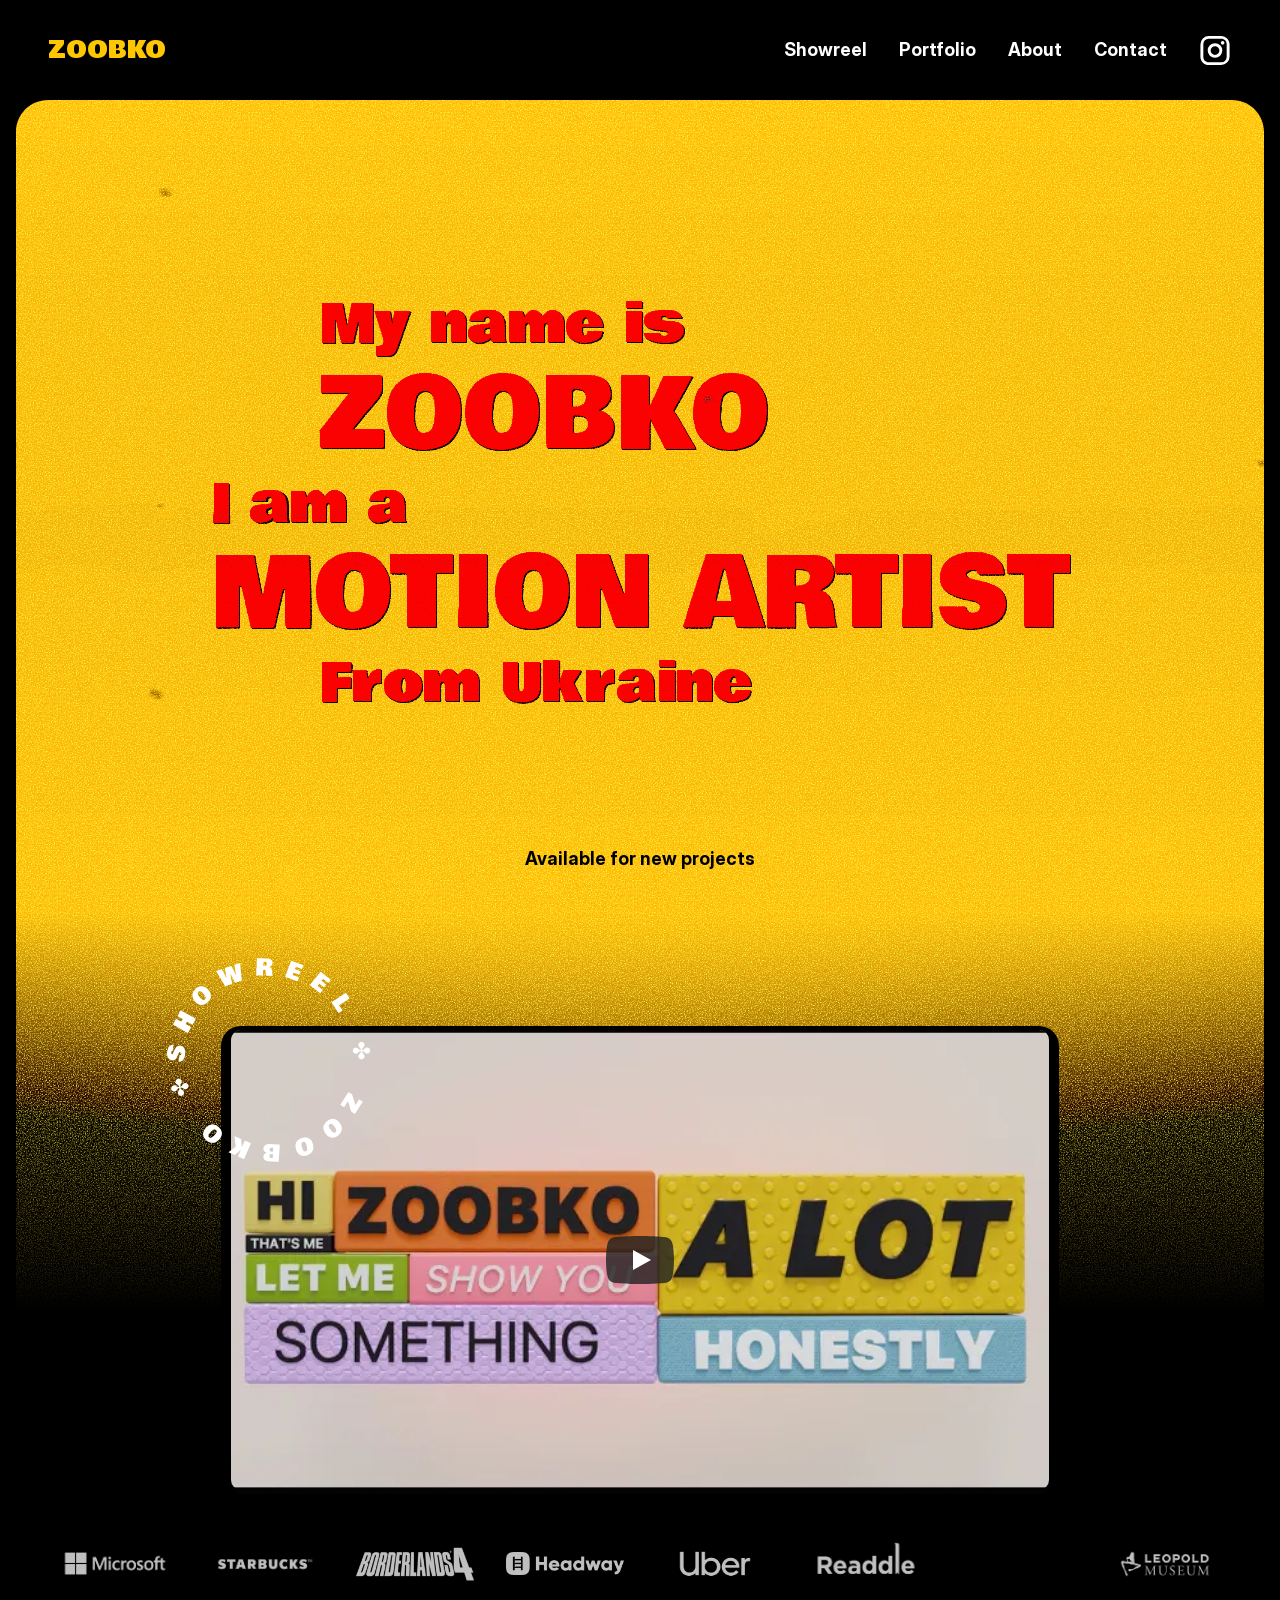
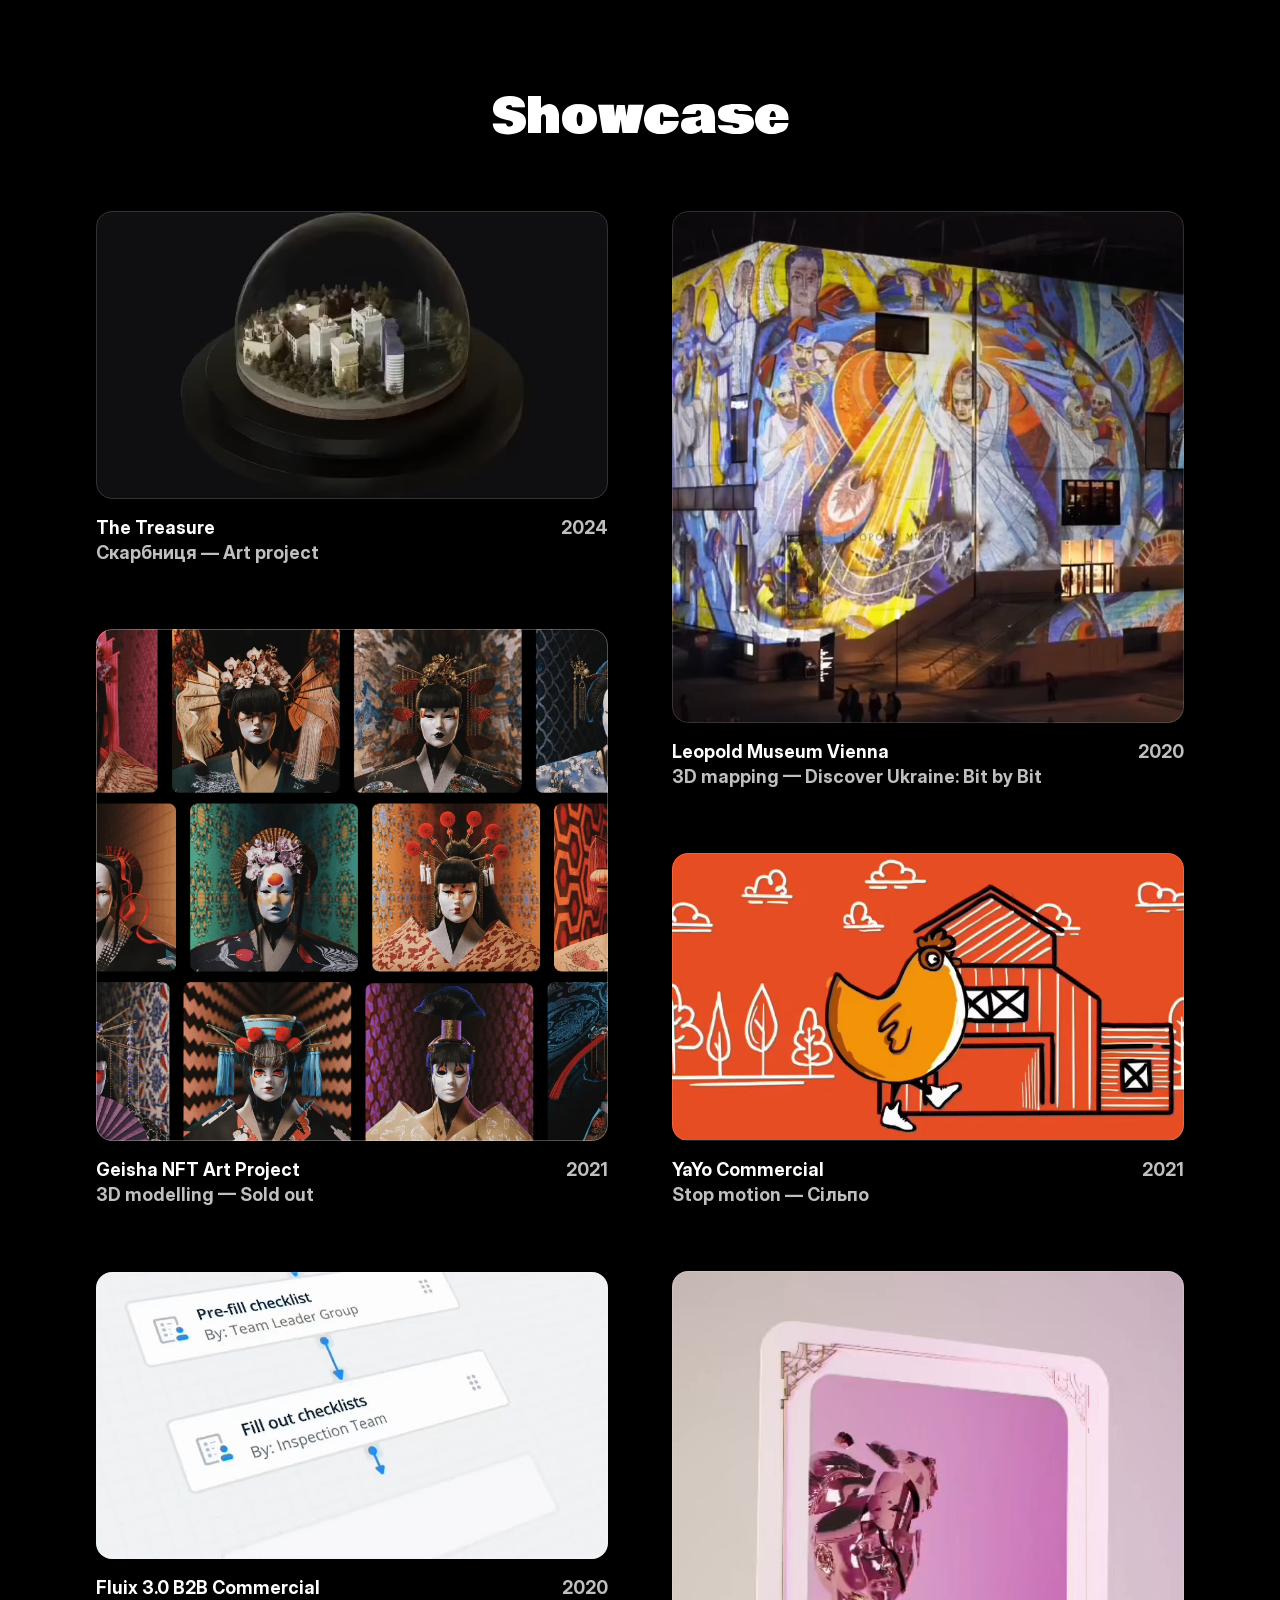
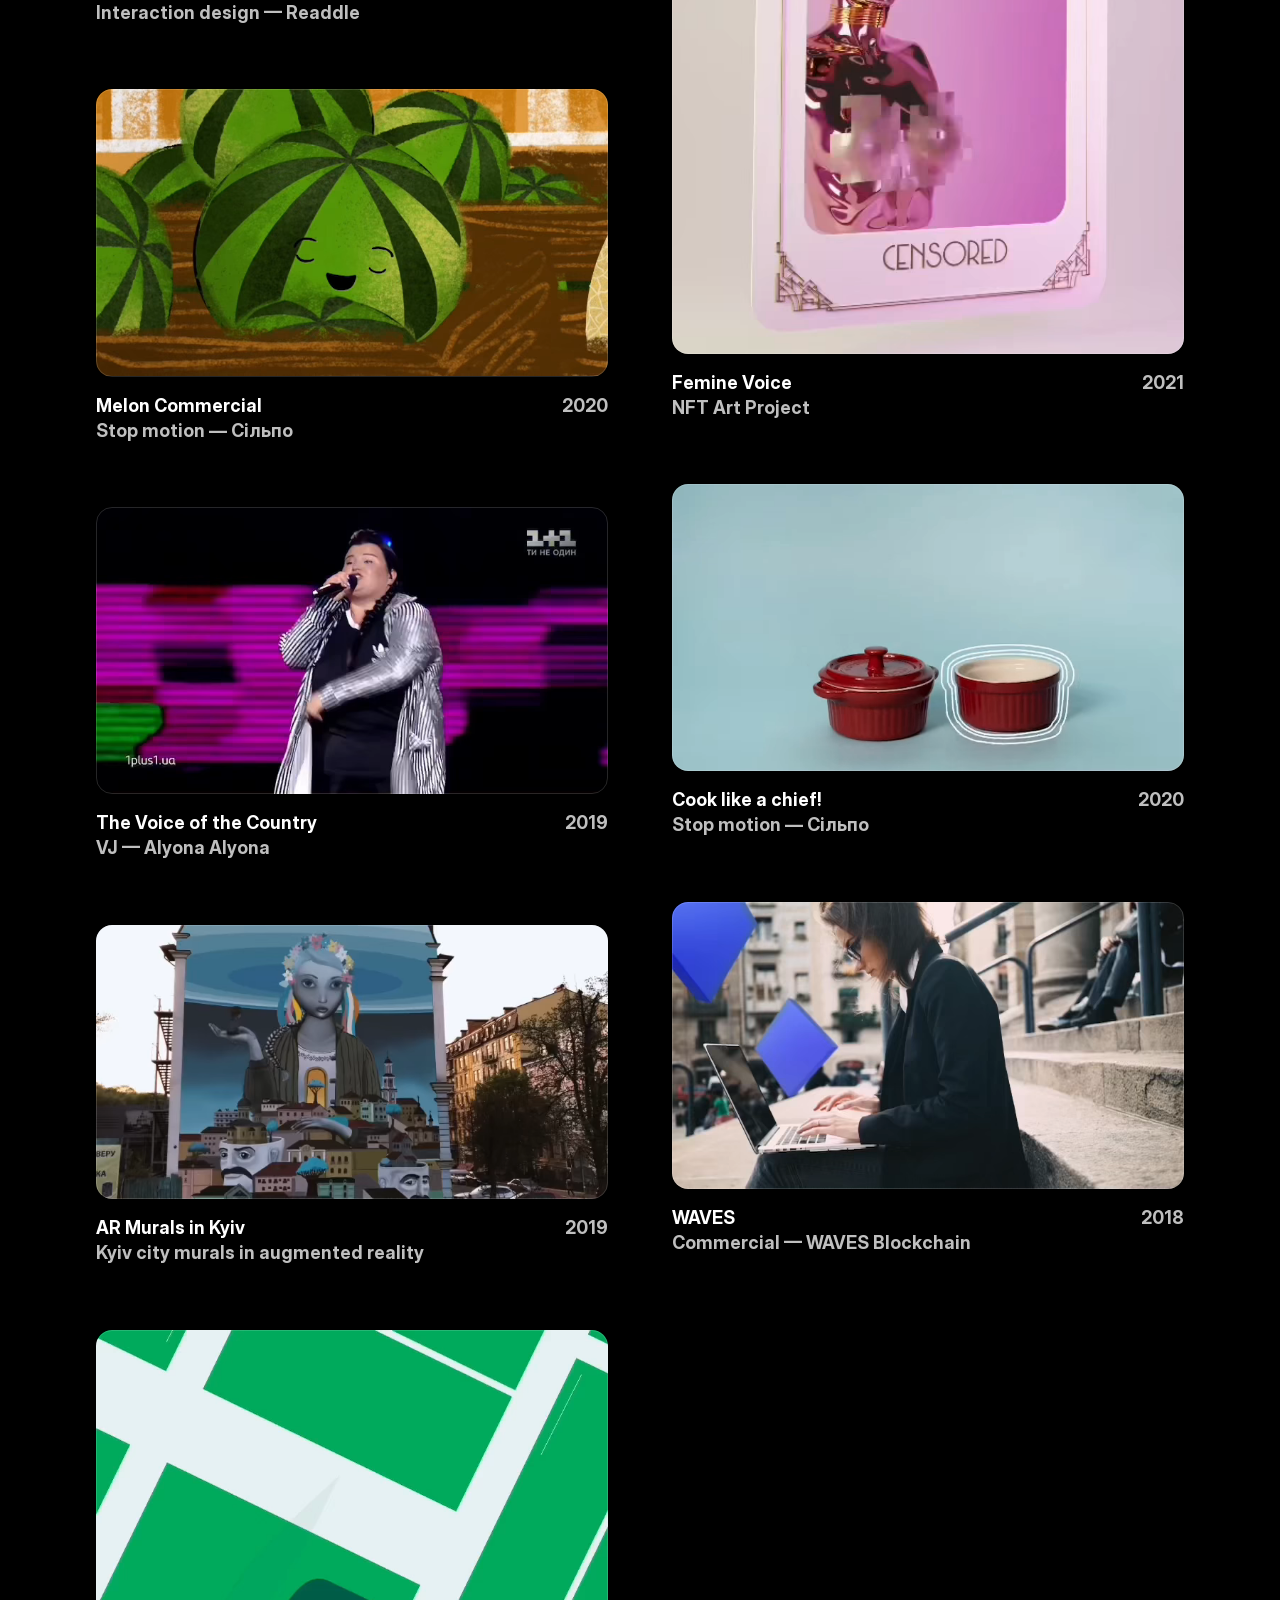
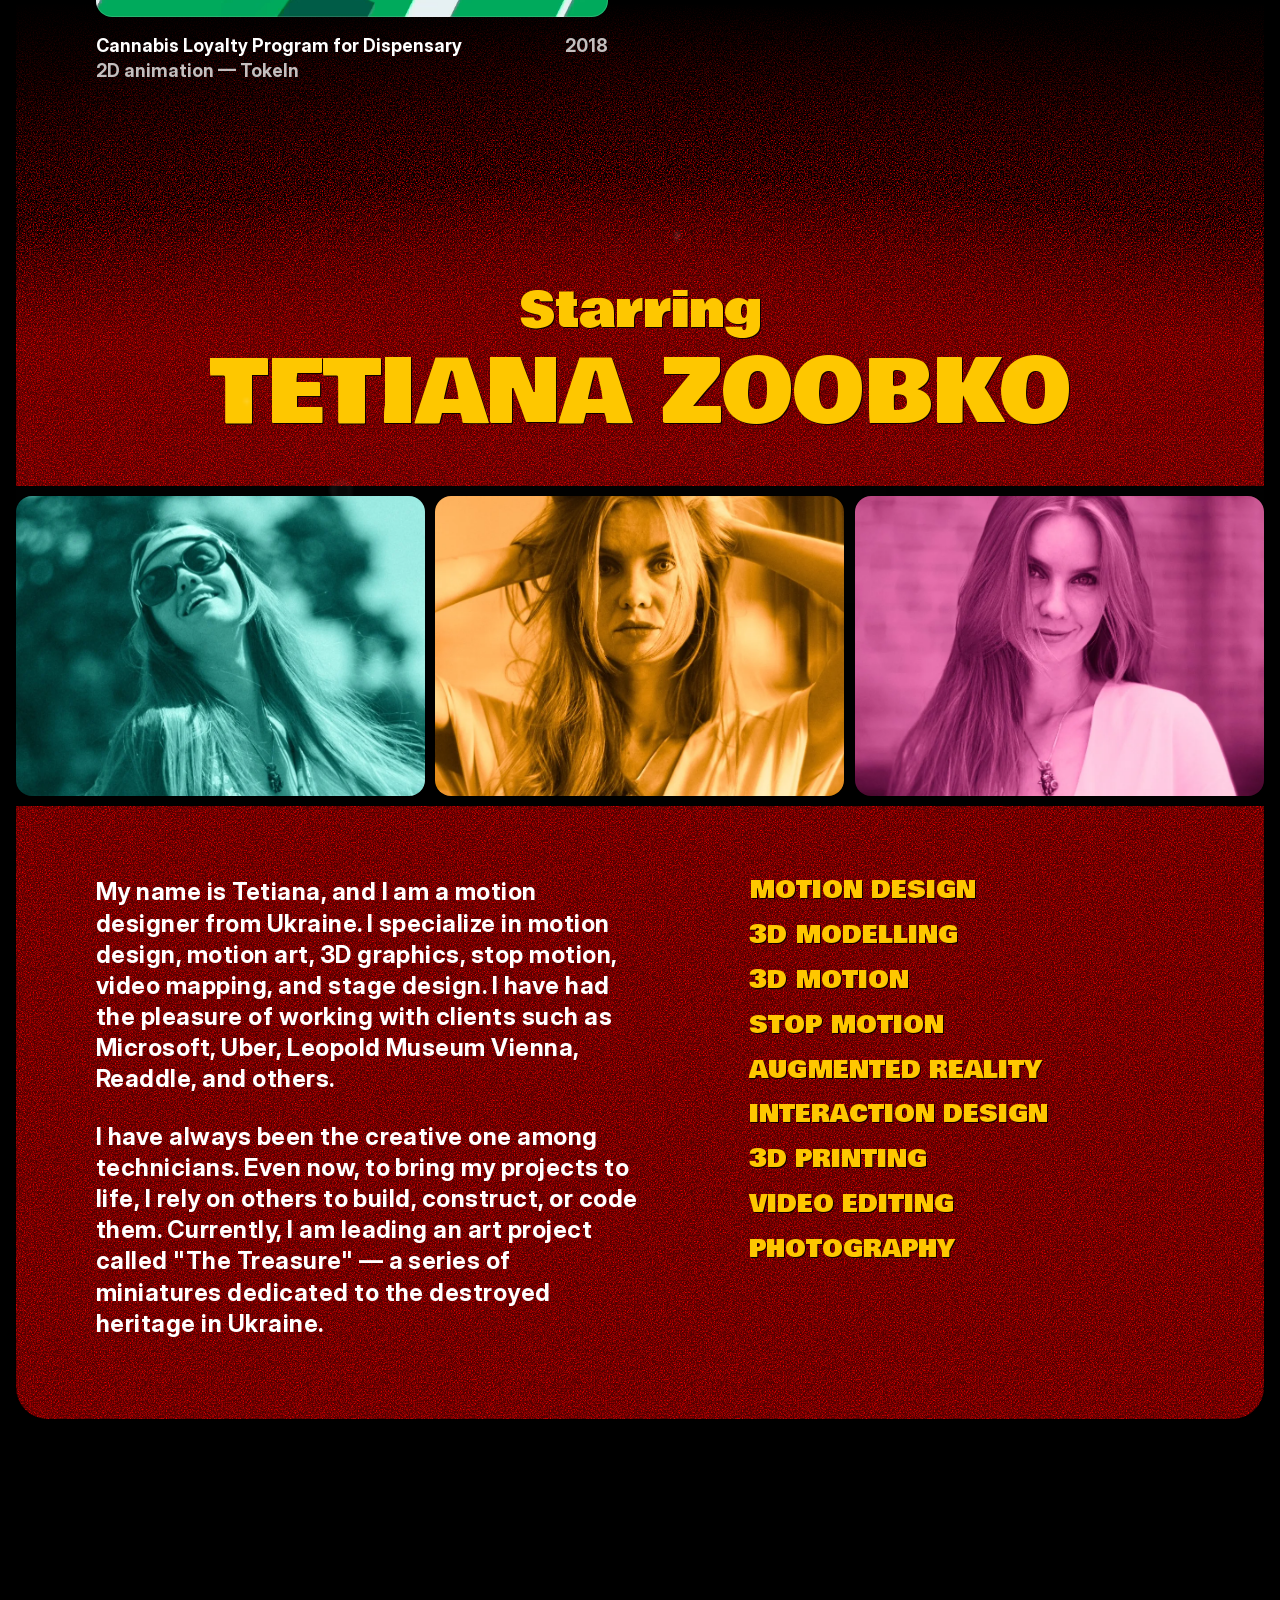
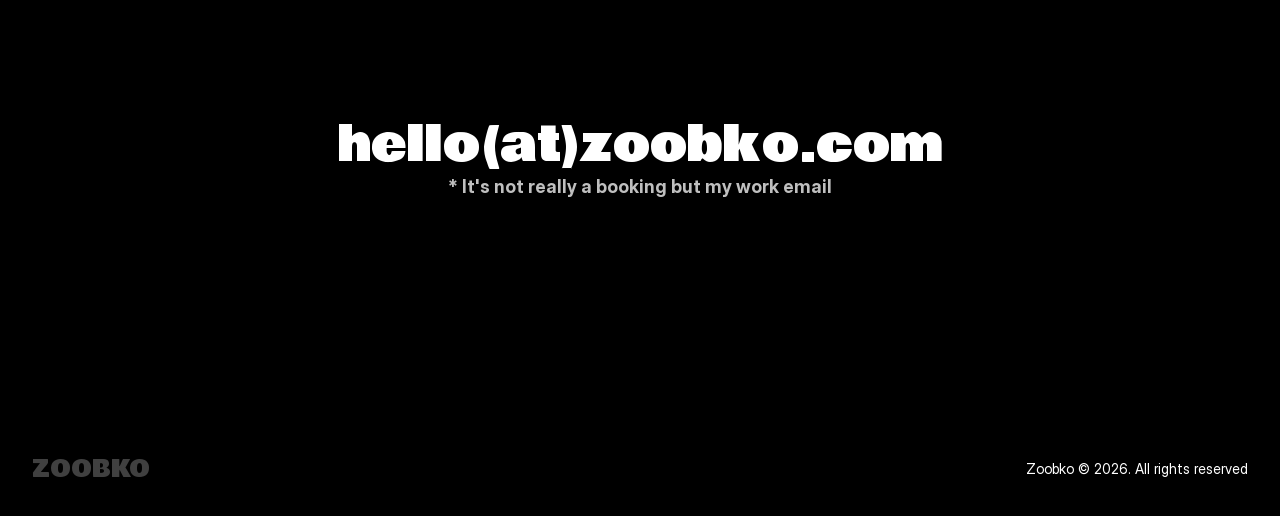
==== commit 89af13e6: "Add /geishanft/: static copy of the Geisha NFT WordPress/Semplice page without any runtime; Zoobko c" ====
--- a/index.html
+++ b/index.html
@@ -74,7 +74,7 @@
     
     
     
-    <div id="main" data-framer-generated-page><style data-framer-html-style>html body { background: rgb(0, 0, 0); }</style><div data-framer-root class="framer-r2jh4 framer-H0qjc framer-rhjfU framer-72rtr7" data-framer-cursor="1ex57d6" style="min-height:100vh;width:auto"><div class="framer-nps7m0" data-framer-name="Content"><div class="ssr-variant hidden-7z1dls"><div class="framer-b0035i-container" id="intro"><div class="framer-heK0P framer-TQmbS framer-H0qjc framer-u0ha6d framer-v-u0ha6d" data-framer-name="Desktop" style="background-color:rgb(0, 0, 0);width:100%"><div class="framer-1kh295y" data-framer-component-type="RichTextContainer" style="--extracted-r6o4lv:rgb(253, 208, 0);transform:none"><p class="framer-text" style="--font-selector:R0Y7Qm93bGJ5IE9uZS1yZWd1bGFy;--framer-font-family:&quot;Bowlby One&quot;, sans-serif;--framer-font-size:24px;--framer-text-color:var(--extracted-r6o4lv, rgb(253, 208, 0))"><a class="framer-text framer-styles-preset-1y2mfpg" data-styles-preset="BXCJRK1DL" href="./#main-1">ZOOBKO</a></p></div><div class="framer-6hbnui" data-framer-name="Menu"><div class="framer-1h8j586" data-framer-component-type="RichTextContainer" style="--extracted-r6o4lv:rgb(255, 255, 255);transform:none"><p class="framer-text" style="--font-selector:RlI7SW50ZXJEaXNwbGF5LUJvbGQ=;--framer-font-family:&quot;Inter Display&quot;, &quot;Inter Display Placeholder&quot;, sans-serif;--framer-font-size:18px;--framer-font-weight:700;--framer-text-color:var(--extracted-r6o4lv, rgb(255, 255, 255));--framer-text-transform:inherit"><a class="framer-text framer-styles-preset-dfrcio" data-styles-preset="NmVaa7KMR" href="./#showreel">Showreel</a></p></div><div class="framer-o4x8b9" data-framer-component-type="RichTextContainer" style="--extracted-r6o4lv:rgb(255, 255, 255);transform:none"><p class="framer-text" style="--font-selector:RlI7SW50ZXJEaXNwbGF5LUJvbGQ=;--framer-font-family:&quot;Inter Display&quot;, &quot;Inter Display Placeholder&quot;, sans-serif;--framer-font-size:18px;--framer-font-weight:700;--framer-text-color:var(--extracted-r6o4lv, rgb(255, 255, 255));--framer-text-transform:inherit"><a class="framer-text framer-styles-preset-dfrcio" data-styles-preset="NmVaa7KMR" href="./#showcase">Portfolio</a></p></div><div class="framer-m0w9kk" data-framer-component-type="RichTextContainer" style="--extracted-r6o4lv:rgb(255, 255, 255);transform:none"><p class="framer-text" style="--font-selector:RlI7SW50ZXJEaXNwbGF5LUJvbGQ=;--framer-font-family:&quot;Inter Display&quot;, &quot;Inter Display Placeholder&quot;, sans-serif;--framer-font-size:18px;--framer-font-weight:700;--framer-text-color:var(--extracted-r6o4lv, rgb(255, 255, 255));--framer-text-transform:inherit"><a class="framer-text framer-styles-preset-dfrcio" data-styles-preset="NmVaa7KMR" href="./#about">About</a></p></div><div class="framer-104t5m1" data-framer-component-type="RichTextContainer" style="--extracted-r6o4lv:rgb(255, 255, 255);transform:none"><p class="framer-text" style="--font-selector:RlI7SW50ZXJEaXNwbGF5LUJvbGQ=;--framer-font-family:&quot;Inter Display&quot;, &quot;Inter Display Placeholder&quot;, sans-serif;--framer-font-size:18px;--framer-font-weight:700;--framer-text-color:var(--extracted-r6o4lv, rgb(255, 255, 255));--framer-text-transform:inherit"><a class="framer-text framer-styles-preset-dfrcio" data-styles-preset="NmVaa7KMR" href="./#booking">Contact</a></p></div><div class="framer-1n0qpp2-container"><a class="framer-cHQo6 framer-1q8si88 framer-v-1q8si88 framer-1e4l2zk" data-framer-name="Variant 1" href="https://www.instagram.com/zoobko_tanya" target="_blank" rel="noopener" style="height:100%;width:100%"><div class="framer-ahaswh-container" data-framer-name="Instagram" name="Instagram" style="transform:translateX(-50%)"><div style="display:contents"><svg xmlns="http://www.w3.org/2000/svg" focusable="false" viewBox="0 0 24 24" aria-label="Instagram" style="user-select:none;width:100%;height:100%;display:inline-block;fill:rgb(255,255,255);flex-shrink:0"><path d="M7.8 2h8.4C19.4 2 22 4.6 22 7.8v8.4a5.8 5.8 0 0 1-5.8 5.8H7.8C4.6 22 2 19.4 2 16.2V7.8A5.8 5.8 0 0 1 7.8 2m-.2 2A3.6 3.6 0 0 0 4 7.6v8.8C4 18.39 5.61 20 7.6 20h8.8a3.6 3.6 0 0 0 3.6-3.6V7.6C20 5.61 18.39 4 16.4 4H7.6m9.65 1.5a1.25 1.25 0 0 1 1.25 1.25A1.25 1.25 0 0 1 17.25 8 1.25 1.25 0 0 1 16 6.75a1.25 1.25 0 0 1 1.25-1.25M12 7a5 5 0 0 1 5 5 5 5 0 0 1-5 5 5 5 0 0 1-5-5 5 5 0 0 1 5-5m0 2a3 3 0 0 0-3 3 3 3 0 0 0 3 3 3 3 0 0 0 3-3 3 3 0 0 0-3-3z"/></svg></div></div></a></div></div><div class="framer-1066pq5" data-framer-name="Corner"><div data-framer-component-type="SVG" parentsize="0" _constraints="[object Object]" rotation="0" shadows class="framer-1gdrzqs" aria-hidden="true" style="image-rendering:pixelated;flex-shrink:0;background-size:100% 100%;background-image:url('data:image/svg+xml,<svg xmlns=&quot;http://www.w3.org/2000/svg&quot; xmlns:xlink=&quot;http://www.w3.org/1999/xlink&quot; viewBox=&quot;0 0 32 32&quot;><path d=&quot;M 0 0 L 32 0 C 14.327 0 0 14.327 0 32 Z&quot; fill=&quot;rgb(0, 0, 0)&quot;></path></svg>')"></div></div><div class="framer-13vrwy" data-framer-name="Corner"><div data-framer-component-type="SVG" parentsize="0" _constraints="[object Object]" rotation="0" shadows class="framer-nntrlt" aria-hidden="true" style="image-rendering:pixelated;flex-shrink:0;background-size:100% 100%;background-image:url('data:image/svg+xml,<svg xmlns=&quot;http://www.w3.org/2000/svg&quot; xmlns:xlink=&quot;http://www.w3.org/1999/xlink&quot; viewBox=&quot;0 0 32 32&quot;><path d=&quot;M 32 0 L 32 32 C 32 14.327 17.673 0 0 0 Z&quot; fill=&quot;rgb(0, 0, 0)&quot;></path></svg>')"></div></div></div></div></div><div class="ssr-variant hidden-eyuxbk hidden-72rtr7"><div class="framer-b0035i-container" id="intro"><div class="framer-heK0P framer-TQmbS framer-H0qjc framer-u0ha6d framer-v-1tmfba7" data-framer-name="Mobile" style="background-color:rgb(0, 0, 0);width:100%"><div class="framer-1kh295y" data-framer-component-type="RichTextContainer" style="--extracted-r6o4lv:rgb(253, 208, 0);transform:none"><p class="framer-text" style="--font-selector:R0Y7Qm93bGJ5IE9uZS1yZWd1bGFy;--framer-font-family:&quot;Bowlby One&quot;, sans-serif;--framer-font-size:24px;--framer-text-color:var(--extracted-r6o4lv, rgb(253, 208, 0))"><a class="framer-text framer-styles-preset-1y2mfpg" data-styles-preset="BXCJRK1DL" href="./#main-1">ZOOBKO</a></p></div><div class="framer-6hbnui" data-framer-name="Menu"><div class="framer-1n0qpp2-container"><a class="framer-cHQo6 framer-1q8si88 framer-v-1q8si88 framer-1e4l2zk" data-framer-name="Variant 1" href="https://www.instagram.com/zoobko_tanya" target="_blank" rel="noopener" style="height:100%;width:100%"><div class="framer-ahaswh-container" data-framer-name="Instagram" name="Instagram" style="transform:translateX(-50%)"><div style="display:contents"><svg xmlns="http://www.w3.org/2000/svg" focusable="false" viewBox="0 0 24 24" aria-label="Instagram" style="user-select:none;width:100%;height:100%;display:inline-block;fill:rgb(255,255,255);flex-shrink:0"><path d="M7.8 2h8.4C19.4 2 22 4.6 22 7.8v8.4a5.8 5.8 0 0 1-5.8 5.8H7.8C4.6 22 2 19.4 2 16.2V7.8A5.8 5.8 0 0 1 7.8 2m-.2 2A3.6 3.6 0 0 0 4 7.6v8.8C4 18.39 5.61 20 7.6 20h8.8a3.6 3.6 0 0 0 3.6-3.6V7.6C20 5.61 18.39 4 16.4 4H7.6m9.65 1.5a1.25 1.25 0 0 1 1.25 1.25A1.25 1.25 0 0 1 17.25 8 1.25 1.25 0 0 1 16 6.75a1.25 1.25 0 0 1 1.25-1.25M12 7a5 5 0 0 1 5 5 5 5 0 0 1-5 5 5 5 0 0 1-5-5 5 5 0 0 1 5-5m0 2a3 3 0 0 0-3 3 3 3 0 0 0 3 3 3 3 0 0 0 3-3 3 3 0 0 0-3-3z"/></svg></div></div></a></div></div><div class="framer-1066pq5" data-framer-name="Corner"><div data-framer-component-type="SVG" parentsize="0" _constraints="[object Object]" rotation="0" shadows class="framer-1gdrzqs" aria-hidden="true" style="image-rendering:pixelated;flex-shrink:0;background-size:100% 100%;background-image:url('data:image/svg+xml,<svg xmlns=&quot;http://www.w3.org/2000/svg&quot; xmlns:xlink=&quot;http://www.w3.org/1999/xlink&quot; viewBox=&quot;0 0 32 32&quot;><path d=&quot;M 0 0 L 16 0 C 7.163 0 0 7.163 0 16 Z&quot; fill=&quot;rgb(0, 0, 0)&quot;></path></svg>')"></div></div><div class="framer-13vrwy" data-framer-name="Corner"><div data-framer-component-type="SVG" parentsize="0" _constraints="[object Object]" rotation="0" shadows class="framer-nntrlt" aria-hidden="true" style="image-rendering:pixelated;flex-shrink:0;background-size:100% 100%;background-image:url('data:image/svg+xml,<svg xmlns=&quot;http://www.w3.org/2000/svg&quot; xmlns:xlink=&quot;http://www.w3.org/1999/xlink&quot; viewBox=&quot;0 0 32 32&quot;><path d=&quot;M 32 0 L 32 16 C 32 7.163 24.837 0 16 0 Z&quot; fill=&quot;rgb(0, 0, 0)&quot;></path></svg>')"></div></div></div></div></div></div><div class="framer-n4rn3d" data-framer-name="Slides"><div class="framer-12yubsj" data-framer-name="First slide" id="main-1"><div class="framer-1y53cd6" data-framer-name="Noise"><div data-framer-background-image-wrapper="true" style="position:absolute;border-radius:inherit;top:0;right:0;bottom:0;left:0;background-image:url(_ext/media/6mcf62RlDfRfU61Yg5vb2pefpi4.webp);background-repeat:repeat;background-position:center;border:0;background-size:192px auto"></div></div><div class="ssr-variant hidden-eyuxbk hidden-7z1dls"><div class="framer-hnokwb" data-framer-name="Content" style="will-change:transform;opacity:1;transform:scale(1.1)"><div class="framer-1cq726v" data-framer-name="Zoobko"><div class="framer-6g2vjc" data-framer-appear-id="6g2vjc" data-framer-component-type="RichTextContainer" style="opacity:0.001;transform:translateX(-50px)"><p style="--font-selector:R0Y7Qm93bGJ5IE9uZS1yZWd1bGFy;--framer-font-family:&quot;Bowlby One&quot;, sans-serif;--framer-font-size:48px;--framer-text-color:rgb(255, 0, 0)" class="framer-text">My name is</p></div><div class="framer-y841to" data-framer-appear-id="y841to" data-framer-component-type="RichTextContainer" style="opacity:0.001;transform:translateY(40px)"><p style="--font-selector:R0Y7Qm93bGJ5IE9uZS1yZWd1bGFy;--framer-font-family:&quot;Bowlby One&quot;, sans-serif;--framer-font-size:88px;--framer-text-color:rgb(255, 0, 0)" class="framer-text">ZOOBKO</p></div></div><div class="framer-16xx1au"><div class="framer-1itt1tm" data-framer-appear-id="1itt1tm" data-framer-component-type="RichTextContainer" style="opacity:0.001;transform:translateX(-50px) rotate(180deg)"><p style="--font-selector:R0Y7Qm93bGJ5IE9uZS1yZWd1bGFy;--framer-font-family:&quot;Bowlby One&quot;, sans-serif;--framer-font-size:48px;--framer-text-alignment:left;--framer-text-color:rgb(255, 0, 0)" class="framer-text">I am a</p></div><div class="framer-1xow19w"><div class="framer-gd702e" data-framer-appear-id="gd702e" data-framer-component-type="RichTextContainer" style="opacity:0.001;transform:translateX(-50px)"><p style="--font-selector:R0Y7Qm93bGJ5IE9uZS1yZWd1bGFy;--framer-font-family:&quot;Bowlby One&quot;, sans-serif;--framer-font-size:88px;--framer-text-color:rgb(255, 0, 0)" class="framer-text">MOTION</p></div><div class="framer-mhip5u" data-framer-appear-id="mhip5u" data-framer-component-type="RichTextContainer" style="opacity:0.001;transform:translateX(-50px)"><p style="--font-selector:R0Y7Qm93bGJ5IE9uZS1yZWd1bGFy;--framer-font-family:&quot;Bowlby One&quot;, sans-serif;--framer-font-size:88px;--framer-text-color:rgb(255, 0, 0)" class="framer-text">ARTIST</p></div></div></div><div class="framer-17pvh7o"><div class="framer-ijxca2" data-framer-appear-id="ijxca2" data-framer-component-type="RichTextContainer" style="opacity:0.001;transform:translateY(50px)"><p style="--font-selector:R0Y7Qm93bGJ5IE9uZS1yZWd1bGFy;--framer-font-family:&quot;Bowlby One&quot;, sans-serif;--framer-font-size:48px;--framer-text-color:rgb(255, 0, 0)" class="framer-text">From Ukraine</p></div></div></div></div><div class="ssr-variant hidden-72rtr7 hidden-7z1dls"><div class="framer-hnokwb" data-framer-name="Content" style="will-change:transform;opacity:1;transform:none"><div class="framer-1cq726v" data-framer-name="Zoobko"><div class="framer-6g2vjc" data-framer-appear-id="6g2vjc" data-framer-component-type="RichTextContainer" style="opacity:0.001;transform:translateX(-50px)"><p style="--font-selector:R0Y7Qm93bGJ5IE9uZS1yZWd1bGFy;--framer-font-family:&quot;Bowlby One&quot;, sans-serif;--framer-font-size:40px;--framer-text-color:rgb(255, 0, 0)" class="framer-text">My name is</p></div><div class="framer-y841to" data-framer-appear-id="y841to" data-framer-component-type="RichTextContainer" style="opacity:0.001;transform:translateY(40px)"><p style="--font-selector:R0Y7Qm93bGJ5IE9uZS1yZWd1bGFy;--framer-font-family:&quot;Bowlby One&quot;, sans-serif;--framer-font-size:64px;--framer-text-color:rgb(255, 0, 0)" class="framer-text">ZOOBKO</p></div></div><div class="framer-16xx1au"><div class="framer-1itt1tm" data-framer-appear-id="1itt1tm" data-framer-component-type="RichTextContainer" style="opacity:0.001;transform:translateX(-50px) rotate(180deg)"><p style="--font-selector:R0Y7Qm93bGJ5IE9uZS1yZWd1bGFy;--framer-font-family:&quot;Bowlby One&quot;, sans-serif;--framer-font-size:40px;--framer-text-alignment:left;--framer-text-color:rgb(255, 0, 0)" class="framer-text">I am a</p></div><div class="framer-1xow19w"><div class="framer-gd702e" data-framer-appear-id="gd702e" data-framer-component-type="RichTextContainer" style="opacity:0.001;transform:translateX(-50px)"><p style="--font-selector:R0Y7Qm93bGJ5IE9uZS1yZWd1bGFy;--framer-font-family:&quot;Bowlby One&quot;, sans-serif;--framer-font-size:64px;--framer-text-color:rgb(255, 0, 0)" class="framer-text">MOTION</p></div><div class="framer-mhip5u" data-framer-appear-id="mhip5u" data-framer-component-type="RichTextContainer" style="opacity:0.001;transform:translateX(-50px)"><p style="--font-selector:R0Y7Qm93bGJ5IE9uZS1yZWd1bGFy;--framer-font-family:&quot;Bowlby One&quot;, sans-serif;--framer-font-size:64px;--framer-text-color:rgb(255, 0, 0)" class="framer-text">ARTIST</p></div></div></div><div class="framer-17pvh7o"><div class="framer-ijxca2" data-framer-appear-id="ijxca2" data-framer-component-type="RichTextContainer" style="opacity:0.001;transform:translateY(50px)"><p style="--font-selector:R0Y7Qm93bGJ5IE9uZS1yZWd1bGFy;--framer-font-family:&quot;Bowlby One&quot;, sans-serif;--framer-font-size:40px;--framer-text-color:rgb(255, 0, 0)" class="framer-text">From Ukraine</p></div></div></div></div><div class="ssr-variant hidden-eyuxbk hidden-72rtr7"><div class="framer-hnokwb" data-framer-name="Content" style="opacity:1;transform:none"><div class="framer-1cq726v" data-framer-name="Zoobko"><div class="framer-6g2vjc" data-framer-appear-id="6g2vjc" data-framer-component-type="RichTextContainer" style="opacity:0.001;transform:translateX(-50px)"><p style="--font-selector:R0Y7Qm93bGJ5IE9uZS1yZWd1bGFy;--framer-font-family:&quot;Bowlby One&quot;, sans-serif;--framer-font-size:32px;--framer-text-color:rgb(255, 0, 0)" class="framer-text">My name is</p></div><div class="framer-y841to" data-framer-appear-id="y841to" data-framer-component-type="RichTextContainer" style="opacity:0.001;transform:translateY(40px)"><p style="--font-selector:R0Y7Qm93bGJ5IE9uZS1yZWd1bGFy;--framer-font-family:&quot;Bowlby One&quot;, sans-serif;--framer-font-size:56px;--framer-text-color:rgb(255, 0, 0)" class="framer-text">ZOOBKO</p></div></div><div class="framer-16xx1au"><div class="framer-1itt1tm" data-framer-appear-id="1itt1tm" data-framer-component-type="RichTextContainer" style="opacity:0.001;transform:translateX(-50px) rotate(180deg)"><p style="--font-selector:R0Y7Qm93bGJ5IE9uZS1yZWd1bGFy;--framer-font-family:&quot;Bowlby One&quot;, sans-serif;--framer-font-size:32px;--framer-text-alignment:left;--framer-text-color:rgb(255, 0, 0)" class="framer-text">I am a</p></div><div class="framer-1xow19w"><div class="framer-gd702e" data-framer-appear-id="gd702e" data-framer-component-type="RichTextContainer" style="opacity:0.001;transform:translateX(-50px)"><p style="--font-selector:R0Y7Qm93bGJ5IE9uZS1yZWd1bGFy;--framer-font-family:&quot;Bowlby One&quot;, sans-serif;--framer-font-size:56px;--framer-text-color:rgb(255, 0, 0)" class="framer-text">MOTION</p></div><div class="framer-mhip5u" data-framer-appear-id="mhip5u" data-framer-component-type="RichTextContainer" style="opacity:0.001;transform:translateX(-50px)"><p style="--font-selector:R0Y7Qm93bGJ5IE9uZS1yZWd1bGFy;--framer-font-family:&quot;Bowlby One&quot;, sans-serif;--framer-font-size:56px;--framer-text-color:rgb(255, 0, 0)" class="framer-text">ARTIST</p></div></div></div><div class="framer-17pvh7o"><div class="framer-ijxca2" data-framer-appear-id="ijxca2" data-framer-component-type="RichTextContainer" style="opacity:0.001;transform:translateY(50px)"><p style="--font-selector:R0Y7Qm93bGJ5IE9uZS1yZWd1bGFy;--framer-font-family:&quot;Bowlby One&quot;, sans-serif;--framer-font-size:32px;--framer-text-alignment:center;--framer-text-color:rgb(255, 0, 0)" class="framer-text">From Ukraine</p></div></div></div></div><div class="framer-ncehtf" data-framer-name="Zoobko"><div class="framer-kxwzfi" data-framer-component-type="RichTextContainer" style="will-change:transform;opacity:1;transform:none"><p style="--font-selector:RlI7SW50ZXJEaXNwbGF5LUJvbGQ=;--framer-font-family:&quot;Inter Display&quot;, &quot;Inter Display Placeholder&quot;, sans-serif;--framer-font-size:18px;--framer-font-weight:700;--framer-line-height:1.3em;--framer-text-alignment:center;--framer-text-transform:inherit" class="framer-text">Available for new projects</p></div></div><div class="ssr-variant hidden-eyuxbk hidden-7z1dls"><div class="framer-1ywpcri-container"><div class="framer-QEWYD framer-c4oc07 framer-v-c4oc07" data-framer-name="Variant 1" style="height:100%;width:100%"><div class="framer-1vxwzir-container"><video src="_ext/media/ZhOfgL464tSDilrH0rB8DXKyZbA.webm" loop preload="metadata" poster="_ext/media/zkT71bPXpZmuGjQg6PBhOXUIyRM.webp" muted playsinline style="cursor:auto;width:100%;height:100%;border-radius:0px;display:block;object-fit:cover;background-color:rgba(0, 0, 0, 0);object-position:50% 50%"></video></div></div></div></div><div class="ssr-variant hidden-72rtr7 hidden-7z1dls"><div class="framer-1ywpcri-container"><div class="framer-QEWYD framer-c4oc07 framer-v-c4oc07" data-framer-name="Variant 1" style="height:100%;width:100%"><div class="framer-1vxwzir-container"><video src="_ext/media/ZhOfgL464tSDilrH0rB8DXKyZbA.webm" loop preload="metadata" poster="_ext/media/zkT71bPXpZmuGjQg6PBhOXUIyRM.webp" muted playsinline style="cursor:auto;width:100%;height:100%;border-radius:0px;display:block;object-fit:cover;background-color:rgba(0, 0, 0, 0);object-position:50% 50%"></video></div></div></div></div><div class="ssr-variant hidden-eyuxbk hidden-72rtr7"><div class="framer-1ywpcri-container"><div class="framer-QEWYD framer-c4oc07 framer-v-c4oc07" data-framer-name="Variant 1" style="height:100%;width:100%"><div class="framer-1vxwzir-container"><video src="_ext/media/ZhOfgL464tSDilrH0rB8DXKyZbA.webm" loop preload="metadata" poster="_ext/media/zkT71bPXpZmuGjQg6PBhOXUIyRM.webp" muted playsinline style="cursor:auto;width:100%;height:100%;border-radius:0px;display:block;object-fit:cover;background-color:rgba(0, 0, 0, 0);object-position:50% 50%"></video></div></div></div></div></div><div class="framer-1qa9a15" data-framer-name="Showreel" id="showreel"><div class="ssr-variant hidden-eyuxbk hidden-7z1dls"><div class="framer-1ifo1q1-container"><div class="framer-sjqM6 framer-1u45rwa framer-v-1u45rwa" data-framer-name="Variant 1" style="background-color:rgba(255, 255, 255, 0.01);border-bottom-left-radius:10px;border-bottom-right-radius:10px;border-top-left-radius:10px;border-top-right-radius:10px;box-shadow:0px 6px 0px 10px rgb(0, 0, 0);height:100%;width:100%"><div class="framer-hsw9r8-container"><article style="position:relative;width:100%;height:100%;border-radius:10px;transform:unset;cursor:pointer;overflow:hidden" role="presentation"><div style="position:absolute;top:0;left:0;height:100%;width:100%;background:center / cover url(_ext/media/youtube-xuSbku_v99E.webp) no-repeat"></div><iframe title="Youtube Video" style="position:absolute;top:0;left:0;height:100%;width:100%;display:none" data-src="https://www.youtube.com/embed/xuSbku_v99E?iv_load_policy=3&amp;rel=0&amp;modestbranding=1&amp;playsinline=1&amp;color=white" frameborder="0" allow="presentation; fullscreen; accelerometer; autoplay; encrypted-media; gyroscope; picture-in-picture" loading="lazy"></iframe><button aria-label="Play" style="position:absolute;top:50%;left:50%;transform:translate(-50%, -50%);width:68px;height:48px;padding:0;border:none;background:transparent;cursor:pointer"><svg height="100%" version="1.1" viewBox="0 0 68 48" width="100%"><path d="M66.52,7.74c-0.78-2.93-2.49-5.41-5.42-6.19C55.79,.13,34,0,34,0S12.21,.13,6.9,1.55 C3.97,2.33,2.27,4.81,1.48,7.74C0.06,13.05,0,24,0,24s0.06,10.95,1.48,16.26c0.78,2.93,2.49,5.41,5.42,6.19 C12.21,47.87,34,48,34,48s21.79-0.13,27.1-1.55c2.93-0.78,4.64-3.26,5.42-6.19C67.94,34.95,68,24,68,24S67.94,13.05,66.52,7.74z" fill="#212121" fill-opacity="0.8" style="transition:fill .1s cubic-bezier(0.4, 0, 1, 1), fill-opacity .1s cubic-bezier(0.4, 0, 1, 1)"/><path d="M 45,24 27,14 27,34" fill="#fff"/></svg></button></article></div><div class="framer-m70v5i-container" style="will-change:transform;opacity:1;transform:scale(1.4)"><svg class="transform-origin-center-center" style="width:100%;height:100%;transform-origin:center" viewBox="0 0 100 100" overflow="visible"><path id="curve-wnxkz4" d="M 0 50 L 0 50 A 1 1 0 0 1 100 50 L 100 50 L 100 50 A 1 1 0 0 1 0 50 L 0 50" stroke-width="none" fill="transparent"/><text><textPath href="#curve-wnxkz4" startOffset="0" dominant-baseline="Hanging" style="letter-spacing:0.77em;font-family:&quot;Bowlby One&quot;, sans-serif;font-size:11px;font-style:normal;font-weight:400;line-height:1em;fill:rgb(255, 255, 255)">SHOWREEL &#x2724; ZOOBKO &#x2724; </textPath></text></svg></div></div></div></div><div class="ssr-variant hidden-72rtr7 hidden-7z1dls"><div class="framer-1ifo1q1-container"><div class="framer-sjqM6 framer-1u45rwa framer-v-1u45rwa" data-framer-name="Variant 1" style="background-color:rgba(255, 255, 255, 0.01);border-bottom-left-radius:10px;border-bottom-right-radius:10px;border-top-left-radius:10px;border-top-right-radius:10px;box-shadow:0px 6px 0px 10px rgb(0, 0, 0);height:100%;width:100%"><div class="framer-hsw9r8-container"><article style="position:relative;width:100%;height:100%;border-radius:10px;transform:unset;cursor:pointer;overflow:hidden" role="presentation"><div style="position:absolute;top:0;left:0;height:100%;width:100%;background:center / cover url(_ext/media/youtube-xuSbku_v99E.webp) no-repeat"></div><iframe title="Youtube Video" style="position:absolute;top:0;left:0;height:100%;width:100%;display:none" data-src="https://www.youtube.com/embed/xuSbku_v99E?iv_load_policy=3&amp;rel=0&amp;modestbranding=1&amp;playsinline=1&amp;color=white" frameborder="0" allow="presentation; fullscreen; accelerometer; autoplay; encrypted-media; gyroscope; picture-in-picture" loading="lazy"></iframe><button aria-label="Play" style="position:absolute;top:50%;left:50%;transform:translate(-50%, -50%);width:68px;height:48px;padding:0;border:none;background:transparent;cursor:pointer"><svg height="100%" version="1.1" viewBox="0 0 68 48" width="100%"><path d="M66.52,7.74c-0.78-2.93-2.49-5.41-5.42-6.19C55.79,.13,34,0,34,0S12.21,.13,6.9,1.55 C3.97,2.33,2.27,4.81,1.48,7.74C0.06,13.05,0,24,0,24s0.06,10.95,1.48,16.26c0.78,2.93,2.49,5.41,5.42,6.19 C12.21,47.87,34,48,34,48s21.79-0.13,27.1-1.55c2.93-0.78,4.64-3.26,5.42-6.19C67.94,34.95,68,24,68,24S67.94,13.05,66.52,7.74z" fill="#212121" fill-opacity="0.8" style="transition:fill .1s cubic-bezier(0.4, 0, 1, 1), fill-opacity .1s cubic-bezier(0.4, 0, 1, 1)"/><path d="M 45,24 27,14 27,34" fill="#fff"/></svg></button></article></div><div class="framer-m70v5i-container" style="will-change:transform;opacity:1;transform:scale(1.4)"><svg class="transform-origin-center-center" style="width:100%;height:100%;transform-origin:center" viewBox="0 0 100 100" overflow="visible"><path id="curve-wnxkz4" d="M 0 50 L 0 50 A 1 1 0 0 1 100 50 L 100 50 L 100 50 A 1 1 0 0 1 0 50 L 0 50" stroke-width="none" fill="transparent"/><text><textPath href="#curve-wnxkz4" startOffset="0" dominant-baseline="Hanging" style="letter-spacing:0.77em;font-family:&quot;Bowlby One&quot;, sans-serif;font-size:11px;font-style:normal;font-weight:400;line-height:1em;fill:rgb(255, 255, 255)">SHOWREEL &#x2724; ZOOBKO &#x2724; </textPath></text></svg></div></div></div></div><div class="ssr-variant hidden-eyuxbk hidden-72rtr7"><div class="framer-1ifo1q1-container"><div class="framer-sjqM6 framer-1u45rwa framer-v-53tl7p" data-framer-name="Mobile" style="background-color:rgba(255, 255, 255, 0.01);border-bottom-left-radius:10px;border-bottom-right-radius:10px;border-top-left-radius:10px;border-top-right-radius:10px;box-shadow:0px 3px 0px 5px rgb(0, 0, 0);height:100%;width:100%"><div class="framer-hsw9r8-container"><article style="position:relative;width:100%;height:100%;border-radius:10px;transform:unset;cursor:pointer;overflow:hidden" role="presentation"><div style="position:absolute;top:0;left:0;height:100%;width:100%;background:center / cover url(_ext/media/youtube-xuSbku_v99E.webp) no-repeat"></div><iframe title="Youtube Video" style="position:absolute;top:0;left:0;height:100%;width:100%;display:none" data-src="https://www.youtube.com/embed/xuSbku_v99E?iv_load_policy=3&amp;rel=0&amp;modestbranding=1&amp;playsinline=1&amp;color=white" frameborder="0" allow="presentation; fullscreen; accelerometer; autoplay; encrypted-media; gyroscope; picture-in-picture" loading="lazy"></iframe><button aria-label="Play" style="position:absolute;top:50%;left:50%;transform:translate(-50%, -50%);width:68px;height:48px;padding:0;border:none;background:transparent;cursor:pointer"><svg height="100%" version="1.1" viewBox="0 0 68 48" width="100%"><path d="M66.52,7.74c-0.78-2.93-2.49-5.41-5.42-6.19C55.79,.13,34,0,34,0S12.21,.13,6.9,1.55 C3.97,2.33,2.27,4.81,1.48,7.74C0.06,13.05,0,24,0,24s0.06,10.95,1.48,16.26c0.78,2.93,2.49,5.41,5.42,6.19 C12.21,47.87,34,48,34,48s21.79-0.13,27.1-1.55c2.93-0.78,4.64-3.26,5.42-6.19C67.94,34.95,68,24,68,24S67.94,13.05,66.52,7.74z" fill="#212121" fill-opacity="0.8" style="transition:fill .1s cubic-bezier(0.4, 0, 1, 1), fill-opacity .1s cubic-bezier(0.4, 0, 1, 1)"/><path d="M 45,24 27,14 27,34" fill="#fff"/></svg></button></article></div><div class="framer-m70v5i-container" style="will-change:transform;opacity:1;transform:scale(1.4)"><svg class="transform-origin-center-center" style="width:100%;height:100%;transform-origin:center" viewBox="0 0 100 100" overflow="visible"><path id="curve-wnxkz4" d="M 0 50 L 0 50 A 1 1 0 0 1 100 50 L 100 50 L 100 50 A 1 1 0 0 1 0 50 L 0 50" stroke-width="none" fill="transparent"/><text><textPath href="#curve-wnxkz4" startOffset="0" dominant-baseline="Hanging" style="letter-spacing:0.77em;font-family:&quot;Bowlby One&quot;, sans-serif;font-size:11px;font-style:normal;font-weight:400;line-height:1em;fill:rgb(255, 255, 255)">SHOWREEL &#x2724; ZOOBKO &#x2724; </textPath></text></svg></div></div></div></div><div class="framer-ihgovq" data-framer-name="Light"></div><div class="framer-14djnit" data-framer-name="Gradient"></div><div class="framer-7vb1hw" data-framer-name="Noise"><div data-framer-background-image-wrapper="true" style="position:absolute;border-radius:inherit;top:0;right:0;bottom:0;left:0;background-image:url(_ext/media/6mcf62RlDfRfU61Yg5vb2pefpi4.webp);background-repeat:repeat;background-position:center;border:0;background-size:192px auto"></div></div><div class="framer-1mthsfx" data-framer-name="Logos"><div class="ssr-variant hidden-eyuxbk hidden-7z1dls"><div class="framer-9klo9w" data-framer-name="microsoft"><div style="position:absolute;border-radius:inherit;top:0;right:0;bottom:0;left:0" data-framer-background-image-wrapper="true"><img decoding="async" width="1974" height="609" src="_ext/media/evT5etnP9SrCR1LDVvSNX8Yj4.webp" alt style="display:block;width:100%;height:100%;border-radius:inherit;object-position:center;object-fit:cover" data-framer-original-sizes="calc(min(100vw - 32px, 1440px) - 80px)"></div></div></div><div class="ssr-variant hidden-72rtr7 hidden-7z1dls"><div class="framer-9klo9w" data-framer-name="microsoft"><div style="position:absolute;border-radius:inherit;top:0;right:0;bottom:0;left:0" data-framer-background-image-wrapper="true"><img decoding="async" width="1974" height="609" src="_ext/media/evT5etnP9SrCR1LDVvSNX8Yj4.webp" alt style="display:block;width:100%;height:100%;border-radius:inherit;object-position:center;object-fit:cover" data-framer-original-sizes="109.5px"></div></div></div><div class="ssr-variant hidden-eyuxbk hidden-72rtr7"><div class="framer-9klo9w" data-framer-name="microsoft"><div style="position:absolute;border-radius:inherit;top:0;right:0;bottom:0;left:0" data-framer-background-image-wrapper="true"><img decoding="async" width="1974" height="609" src="_ext/media/evT5etnP9SrCR1LDVvSNX8Yj4.webp" alt style="display:block;width:100%;height:100%;border-radius:inherit;object-position:center;object-fit:cover" data-framer-original-sizes="107px"></div></div></div><div class="ssr-variant hidden-eyuxbk hidden-7z1dls"><div class="framer-1djios3" data-framer-name="starbucks"><div style="position:absolute;border-radius:inherit;top:0;right:0;bottom:0;left:0" data-framer-background-image-wrapper="true"><img decoding="async" width="1974" height="609" src="_ext/media/EgN8XmPeLSUaX8yESgI4iviRtU.webp" alt style="display:block;width:100%;height:100%;border-radius:inherit;object-position:center;object-fit:cover" data-framer-original-sizes="calc(min(100vw - 32px, 1440px) - 80px)"></div></div></div><div class="ssr-variant hidden-72rtr7 hidden-7z1dls"><div class="framer-1djios3" data-framer-name="starbucks"><div style="position:absolute;border-radius:inherit;top:0;right:0;bottom:0;left:0" data-framer-background-image-wrapper="true"><img decoding="async" width="1974" height="609" src="_ext/media/EgN8XmPeLSUaX8yESgI4iviRtU.webp" alt style="display:block;width:100%;height:100%;border-radius:inherit;object-position:center;object-fit:cover" data-framer-original-sizes="109px"></div></div></div><div class="ssr-variant hidden-eyuxbk hidden-72rtr7"><div class="framer-1djios3" data-framer-name="starbucks"><div style="position:absolute;border-radius:inherit;top:0;right:0;bottom:0;left:0" data-framer-background-image-wrapper="true"><img decoding="async" width="1974" height="609" src="_ext/media/EgN8XmPeLSUaX8yESgI4iviRtU.webp" alt style="display:block;width:100%;height:100%;border-radius:inherit;object-position:center;object-fit:cover" data-framer-original-sizes="107.5px"></div></div></div><div class="framer-smrc7r" data-framer-name="Borderlands 4_Logo"><div style="position:absolute;border-radius:inherit;top:0;right:0;bottom:0;left:0" data-framer-background-image-wrapper="true"><img decoding="async" width="209" height="80" src="_ext/media/3476HUZ9DJ9EfvJDKh4saI8hI.webp" alt style="display:block;width:100%;height:100%;border-radius:inherit;object-position:center;object-fit:cover"></div></div><div class="framer-ynm3m9" data-framer-name="Logo-headway"><div style="position:absolute;border-radius:inherit;top:0;right:0;bottom:0;left:0" data-framer-background-image-wrapper="true"><img decoding="async" width="400" height="80" src="_ext/media/7QO2bHaiOuwfzhNm03PsGk79Y.webp" alt style="display:block;width:100%;height:100%;border-radius:inherit;object-position:center;object-fit:cover"></div></div><div class="ssr-variant hidden-eyuxbk hidden-7z1dls"><div class="framer-1cwysgd" data-framer-name="uber"><div style="position:absolute;border-radius:inherit;top:0;right:0;bottom:0;left:0" data-framer-background-image-wrapper="true"><img decoding="async" width="8768" height="5337" src="_ext/media/53Eq7LXXuHZKylQKMOWg4EEw.webp" alt style="display:block;width:100%;height:100%;border-radius:inherit;object-position:center;object-fit:cover" data-framer-original-sizes="calc(min(100vw - 32px, 1440px) - 80px)"></div></div></div><div class="ssr-variant hidden-72rtr7 hidden-7z1dls"><div class="framer-1cwysgd" data-framer-name="uber"><div style="position:absolute;border-radius:inherit;top:0;right:0;bottom:0;left:0" data-framer-background-image-wrapper="true"><img decoding="async" width="8768" height="5337" src="_ext/media/53Eq7LXXuHZKylQKMOWg4EEw.webp" alt style="display:block;width:100%;height:100%;border-radius:inherit;object-position:center;object-fit:cover" data-framer-original-sizes="109px"></div></div></div><div class="ssr-variant hidden-eyuxbk hidden-72rtr7"><div class="framer-1cwysgd" data-framer-name="uber"><div style="position:absolute;border-radius:inherit;top:0;right:0;bottom:0;left:0" data-framer-background-image-wrapper="true"><img decoding="async" width="8768" height="5337" src="_ext/media/53Eq7LXXuHZKylQKMOWg4EEw.webp" alt style="display:block;width:100%;height:100%;border-radius:inherit;object-position:center;object-fit:cover" data-framer-original-sizes="74px"></div></div></div><div class="ssr-variant hidden-eyuxbk hidden-7z1dls"><div class="framer-1m58xtb" data-framer-name="readdle"><div style="position:absolute;border-radius:inherit;top:0;right:0;bottom:0;left:0" data-framer-background-image-wrapper="true"><img decoding="async" width="1000" height="393" src="_ext/media/FtdLAGa9SKZHHMFvsG5nKNKOKc.webp" alt style="display:block;width:100%;height:100%;border-radius:inherit;object-position:center;object-fit:cover" data-framer-original-sizes="calc(min(100vw - 32px, 1440px) - 80px)"></div></div></div><div class="ssr-variant hidden-72rtr7 hidden-7z1dls"><div class="framer-1m58xtb" data-framer-name="readdle"><div style="position:absolute;border-radius:inherit;top:0;right:0;bottom:0;left:0" data-framer-background-image-wrapper="true"><img decoding="async" width="1000" height="393" src="_ext/media/FtdLAGa9SKZHHMFvsG5nKNKOKc.webp" alt style="display:block;width:100%;height:100%;border-radius:inherit;object-position:center;object-fit:cover" data-framer-original-sizes="109.5px"></div></div></div><div class="ssr-variant hidden-eyuxbk hidden-72rtr7"><div class="framer-1m58xtb" data-framer-name="readdle"><div style="position:absolute;border-radius:inherit;top:0;right:0;bottom:0;left:0" data-framer-background-image-wrapper="true"><img decoding="async" width="1000" height="393" src="_ext/media/FtdLAGa9SKZHHMFvsG5nKNKOKc.webp" alt style="display:block;width:100%;height:100%;border-radius:inherit;object-position:center;object-fit:cover" data-framer-original-sizes="94px"></div></div></div><div class="ssr-variant hidden-eyuxbk hidden-7z1dls"><div class="framer-1mjhthi" data-framer-name="Ñ_Ñ_Ð_Ð_Ð_Ð_"><div style="position:absolute;border-radius:inherit;top:0;right:0;bottom:0;left:0" data-framer-background-image-wrapper="true"><img decoding="async" width="1154" height="609" src="_ext/media/9zRQm3z6W5NAONpPzux2IAGX4jo.webp" alt style="display:block;width:100%;height:100%;border-radius:inherit;object-position:center;object-fit:cover" data-framer-original-sizes="calc(min(100vw - 32px, 1440px) - 80px)"></div></div></div><div class="ssr-variant hidden-72rtr7 hidden-7z1dls"><div class="framer-1mjhthi" data-framer-name="Ñ_Ñ_Ð_Ð_Ð_Ð_"><div style="position:absolute;border-radius:inherit;top:0;right:0;bottom:0;left:0" data-framer-background-image-wrapper="true"><img decoding="async" width="1154" height="609" src="_ext/media/9zRQm3z6W5NAONpPzux2IAGX4jo.webp" alt style="display:block;width:100%;height:100%;border-radius:inherit;object-position:center;object-fit:cover" data-framer-original-sizes="90.0082px"></div></div></div><div class="ssr-variant hidden-eyuxbk hidden-72rtr7"><div class="framer-1mjhthi" data-framer-name="Ñ_Ñ_Ð_Ð_Ð_Ð_"><div style="position:absolute;border-radius:inherit;top:0;right:0;bottom:0;left:0" data-framer-background-image-wrapper="true"><img decoding="async" width="1154" height="609" src="_ext/media/9zRQm3z6W5NAONpPzux2IAGX4jo.webp" alt style="display:block;width:100%;height:100%;border-radius:inherit;object-position:center;object-fit:cover" data-framer-original-sizes="80px"></div></div></div><div class="framer-1yrh26d" data-framer-name="EgN8XmPeLSUaX8yESgI4iviRtU"><div style="position:absolute;border-radius:inherit;top:0;right:0;bottom:0;left:0" data-framer-background-image-wrapper="true"><img decoding="async" width="512" height="158" src="_ext/media/rjb1AvkhcYbeJiUvryjWsAQwulg.webp" alt style="display:block;width:100%;height:100%;border-radius:inherit;object-position:center;object-fit:cover"></div></div></div></div><div class="framer-1j873lf" data-framer-name="Showcase" id="showcase"><div class="ssr-variant hidden-eyuxbk hidden-7z1dls"><div class="framer-tbd7b2" data-framer-component-type="RichTextContainer" style="will-change:transform;opacity:0;transform:translateY(150px)"><p style="--font-selector:R0Y7Qm93bGJ5IE9uZS1yZWd1bGFy;--framer-font-family:&quot;Bowlby One&quot;, sans-serif;--framer-font-size:48px;--framer-text-alignment:center;--framer-text-color:rgb(255, 255, 255)" class="framer-text">Showcase</p></div></div><div class="ssr-variant hidden-72rtr7 hidden-7z1dls"><div class="framer-tbd7b2" data-framer-component-type="RichTextContainer" style="will-change:transform;opacity:0;transform:translateY(150px)"><p style="--font-selector:R0Y7Qm93bGJ5IE9uZS1yZWd1bGFy;--framer-font-family:&quot;Bowlby One&quot;, sans-serif;--framer-font-size:40px;--framer-text-alignment:center;--framer-text-color:rgb(255, 255, 255)" class="framer-text">Showcase</p></div></div><div class="ssr-variant hidden-eyuxbk hidden-72rtr7"><div class="framer-tbd7b2" data-framer-component-type="RichTextContainer" style="will-change:transform;opacity:0;transform:translateY(150px)"><p style="--font-selector:R0Y7Qm93bGJ5IE9uZS1yZWd1bGFy;--framer-font-family:&quot;Bowlby One&quot;, sans-serif;--framer-font-size:40px;--framer-text-alignment:center;--framer-text-color:rgb(255, 255, 255)" class="framer-text">Showcase</p></div></div><div class="framer-4whjz2" data-framer-name="Columns"><div class="framer-7tnr4p" data-framer-name="Column 2"><div class="ssr-variant hidden-eyuxbk hidden-7z1dls"><div class="framer-uypo3o-container"><a class="framer-MNDWa framer-blxhiu framer-v-blxhiu framer-dhv5gq" data-framer-name="desktop" data-highlight="true" href="thetreasure/" target="_blank" rel="noopener" tabindex="0" style="width:100%"><div class="framer-17c7aee" data-border="true" style="--border-bottom-width:1px;--border-color:rgba(255, 255, 255, 0.15);--border-left-width:1px;--border-right-width:1px;--border-style:solid;--border-top-width:1px;border-bottom-left-radius:16px;border-bottom-right-radius:16px;border-top-left-radius:16px;border-top-right-radius:16px;box-shadow:none;transform:none"><div class="framer-1i0291h" data-framer-name="Button" style="background-color:var(--token-42124c66-6264-40b2-b1c2-657eb6f3c9da, rgb(255, 221, 48));border-bottom-left-radius:8px;border-bottom-right-radius:8px;border-top-left-radius:8px;border-top-right-radius:8px;box-shadow:none;opacity:0;transform:translate(-50%, -50%)"><div class="framer-xvfv9t" data-framer-component-type="RichTextContainer" style="transform:none"><p class="framer-text" style="--font-selector:RlI7SW50ZXJEaXNwbGF5LUJvbGQ=;--framer-font-family:&quot;Inter Display&quot;, &quot;Inter Display Placeholder&quot;, sans-serif;--framer-font-size:18px;--framer-font-weight:700;--framer-line-height:1.4em">Open website</p></div></div><div class="framer-1raii9x-container"><video src="_ext/media/Sx2A7lKysmAO9Yk1l9J4udbU.webm" loop poster="_ext/media/Y7qBXVjup3tuYlBTwsSuTvgNvE4.webp" muted playsinline style="cursor:auto;width:100%;height:100%;border-radius:16px;display:block;object-fit:cover;background-color:rgba(0, 0, 0, 0);object-position:50% 50%"></video></div></div><div class="framer-13grvze"><div class="framer-2yxvmi" data-framer-name="Row"><div class="framer-zo1ov4" data-framer-component-type="RichTextContainer" style="--extracted-r6o4lv:rgb(255, 255, 255);transform:none"><p class="framer-text" style="--font-selector:RlI7SW50ZXJEaXNwbGF5LUJvbGQ=;--framer-font-family:&quot;Inter Display&quot;, &quot;Inter Display Placeholder&quot;, sans-serif;--framer-font-size:18px;--framer-font-weight:700;--framer-line-height:1.4em;--framer-text-color:var(--extracted-r6o4lv, rgb(255, 255, 255))">The Treasure</p></div><div class="framer-18ku3ym" data-framer-component-type="RichTextContainer" style="--extracted-r6o4lv:rgba(255, 255, 255, 0.75);transform:none"><p class="framer-text" style="--font-selector:RlI7SW50ZXJEaXNwbGF5LUJvbGQ=;--framer-font-family:&quot;Inter Display&quot;, &quot;Inter Display Placeholder&quot;, sans-serif;--framer-font-size:18px;--framer-font-weight:700;--framer-line-height:1.4em;--framer-text-color:var(--extracted-r6o4lv, rgba(255, 255, 255, 0.75))">2024</p></div></div><div class="framer-1xmtz37" data-framer-name="Bottom"><div class="framer-1m96g2t" data-framer-component-type="RichTextContainer" style="--extracted-r6o4lv:rgba(255, 255, 255, 0.75);transform:none"><p class="framer-text" style="--font-selector:RlI7SW50ZXJEaXNwbGF5LUJvbGQ=;--framer-font-family:&quot;Inter Display&quot;, &quot;Inter Display Placeholder&quot;, sans-serif;--framer-font-size:18px;--framer-font-weight:700;--framer-line-height:1.4em;--framer-text-color:var(--extracted-r6o4lv, rgba(255, 255, 255, 0.75))">Скарбниця — Art project</p></div></div></div></a></div></div><div class="ssr-variant hidden-72rtr7 hidden-7z1dls"><div class="framer-uypo3o-container"><a class="framer-MNDWa framer-blxhiu framer-v-rpzrru framer-dhv5gq" data-framer-name="mobile" data-highlight="true" href="thetreasure/" target="_blank" rel="noopener" tabindex="0" style="width:100%"><div class="framer-17c7aee" data-border="true" style="--border-bottom-width:1px;--border-color:rgba(255, 255, 255, 0.15);--border-left-width:1px;--border-right-width:1px;--border-style:solid;--border-top-width:1px;border-bottom-left-radius:16px;border-bottom-right-radius:16px;border-top-left-radius:16px;border-top-right-radius:16px;box-shadow:none;transform:none"><div class="framer-1i0291h" data-framer-name="Button" style="background-color:var(--token-42124c66-6264-40b2-b1c2-657eb6f3c9da, rgb(255, 221, 48));border-bottom-left-radius:8px;border-bottom-right-radius:8px;border-top-left-radius:8px;border-top-right-radius:8px;box-shadow:none;opacity:0;transform:translate(-50%, -50%)"><div class="framer-xvfv9t" data-framer-component-type="RichTextContainer" style="transform:none"><p class="framer-text" style="--font-selector:RlI7SW50ZXJEaXNwbGF5LUJvbGQ=;--framer-font-family:&quot;Inter Display&quot;, &quot;Inter Display Placeholder&quot;, sans-serif;--framer-font-size:18px;--framer-font-weight:700;--framer-line-height:1.4em">Open website</p></div></div><div class="framer-1raii9x-container"><video src="_ext/media/Sx2A7lKysmAO9Yk1l9J4udbU.webm" loop poster="_ext/media/Y7qBXVjup3tuYlBTwsSuTvgNvE4.webp" muted playsinline style="cursor:auto;width:100%;height:100%;border-radius:16px;display:block;object-fit:cover;background-color:rgba(0, 0, 0, 0);object-position:50% 50%"></video></div></div><div class="framer-13grvze"><div class="framer-2yxvmi" data-framer-name="Row"><div class="framer-zo1ov4" data-framer-component-type="RichTextContainer" style="--extracted-r6o4lv:rgb(255, 255, 255);transform:none"><p class="framer-text" style="--font-selector:RlI7SW50ZXJEaXNwbGF5LUJvbGQ=;--framer-font-family:&quot;Inter Display&quot;, &quot;Inter Display Placeholder&quot;, sans-serif;--framer-font-weight:700;--framer-line-height:1.4em;--framer-text-color:var(--extracted-r6o4lv, rgb(255, 255, 255))">The Treasure</p></div><div class="framer-18ku3ym" data-framer-component-type="RichTextContainer" style="--extracted-r6o4lv:rgba(255, 255, 255, 0.75);transform:none"><p class="framer-text" style="--font-selector:RlI7SW50ZXJEaXNwbGF5LUJvbGQ=;--framer-font-family:&quot;Inter Display&quot;, &quot;Inter Display Placeholder&quot;, sans-serif;--framer-font-weight:700;--framer-line-height:1.4em;--framer-text-color:var(--extracted-r6o4lv, rgba(255, 255, 255, 0.75))">2024</p></div></div><div class="framer-1xmtz37" data-framer-name="Bottom"><div class="framer-1m96g2t" data-framer-component-type="RichTextContainer" style="--extracted-r6o4lv:rgba(255, 255, 255, 0.75);transform:none"><p class="framer-text" style="--font-selector:RlI7SW50ZXJEaXNwbGF5LUJvbGQ=;--framer-font-family:&quot;Inter Display&quot;, &quot;Inter Display Placeholder&quot;, sans-serif;--framer-font-weight:700;--framer-line-height:1.4em;--framer-text-color:var(--extracted-r6o4lv, rgba(255, 255, 255, 0.75))">Скарбниця — Art project</p></div></div></div></a></div></div><div class="ssr-variant hidden-eyuxbk hidden-72rtr7"><div class="framer-uypo3o-container"><a class="framer-MNDWa framer-blxhiu framer-v-rpzrru framer-dhv5gq" data-framer-name="mobile" data-highlight="true" href="thetreasure/" target="_blank" rel="noopener" tabindex="0" style="width:100%"><div class="framer-17c7aee" data-border="true" style="--border-bottom-width:1px;--border-color:rgba(255, 255, 255, 0.15);--border-left-width:1px;--border-right-width:1px;--border-style:solid;--border-top-width:1px;border-bottom-left-radius:16px;border-bottom-right-radius:16px;border-top-left-radius:16px;border-top-right-radius:16px;box-shadow:none;transform:none"><div class="framer-1i0291h" data-framer-name="Button" style="background-color:var(--token-42124c66-6264-40b2-b1c2-657eb6f3c9da, rgb(255, 221, 48));border-bottom-left-radius:8px;border-bottom-right-radius:8px;border-top-left-radius:8px;border-top-right-radius:8px;box-shadow:none;opacity:0;transform:translate(-50%, -50%)"><div class="framer-xvfv9t" data-framer-component-type="RichTextContainer" style="transform:none"><p class="framer-text" style="--font-selector:RlI7SW50ZXJEaXNwbGF5LUJvbGQ=;--framer-font-family:&quot;Inter Display&quot;, &quot;Inter Display Placeholder&quot;, sans-serif;--framer-font-size:18px;--framer-font-weight:700;--framer-line-height:1.4em">Open website</p></div></div><div class="framer-1raii9x-container"><video src="_ext/media/Sx2A7lKysmAO9Yk1l9J4udbU.webm" loop poster="_ext/media/Y7qBXVjup3tuYlBTwsSuTvgNvE4.webp" muted playsinline style="cursor:auto;width:100%;height:100%;border-radius:16px;display:block;object-fit:cover;background-color:rgba(0, 0, 0, 0);object-position:50% 50%"></video></div></div><div class="framer-13grvze"><div class="framer-2yxvmi" data-framer-name="Row"><div class="framer-zo1ov4" data-framer-component-type="RichTextContainer" style="--extracted-r6o4lv:rgb(255, 255, 255);transform:none"><p class="framer-text" style="--font-selector:RlI7SW50ZXJEaXNwbGF5LUJvbGQ=;--framer-font-family:&quot;Inter Display&quot;, &quot;Inter Display Placeholder&quot;, sans-serif;--framer-font-weight:700;--framer-line-height:1.4em;--framer-text-color:var(--extracted-r6o4lv, rgb(255, 255, 255))">The Treasure</p></div><div class="framer-18ku3ym" data-framer-component-type="RichTextContainer" style="--extracted-r6o4lv:rgba(255, 255, 255, 0.75);transform:none"><p class="framer-text" style="--font-selector:RlI7SW50ZXJEaXNwbGF5LUJvbGQ=;--framer-font-family:&quot;Inter Display&quot;, &quot;Inter Display Placeholder&quot;, sans-serif;--framer-font-weight:700;--framer-line-height:1.4em;--framer-text-color:var(--extracted-r6o4lv, rgba(255, 255, 255, 0.75))">2024</p></div></div><div class="framer-1xmtz37" data-framer-name="Bottom"><div class="framer-1m96g2t" data-framer-component-type="RichTextContainer" style="--extracted-r6o4lv:rgba(255, 255, 255, 0.75);transform:none"><p class="framer-text" style="--font-selector:RlI7SW50ZXJEaXNwbGF5LUJvbGQ=;--framer-font-family:&quot;Inter Display&quot;, &quot;Inter Display Placeholder&quot;, sans-serif;--framer-font-weight:700;--framer-line-height:1.4em;--framer-text-color:var(--extracted-r6o4lv, rgba(255, 255, 255, 0.75))">Скарбниця — Art project</p></div></div></div></a></div></div><div class="ssr-variant hidden-eyuxbk hidden-7z1dls"><div class="framer-1tndm2m-container"><a class="framer-qZJOY framer-11r7sey framer-v-11r7sey framer-1t7svpl" data-framer-name="desktop" href="https://app.pixelrealm.io/collection/geisha-nft-project/" target="_blank" rel="noopener" style="width:100%"><div class="framer-bat9ck" data-border="true" style="--border-bottom-width:1px;--border-color:rgba(255, 255, 255, 0.15);--border-left-width:1px;--border-right-width:1px;--border-style:solid;--border-top-width:1px;border-bottom-left-radius:16px;border-bottom-right-radius:16px;border-top-left-radius:16px;border-top-right-radius:16px;box-shadow:none;transform:none"><div class="framer-lbu3sq" data-border="true" style="--border-bottom-width:1px;--border-color:rgba(255, 255, 255, 0.15);--border-left-width:1px;--border-right-width:1px;--border-style:solid;--border-top-width:1px;border-bottom-left-radius:16px;border-bottom-right-radius:16px;border-top-left-radius:16px;border-top-right-radius:16px"><div style="position:absolute;border-radius:inherit;top:0;right:0;bottom:0;left:0" data-framer-background-image-wrapper="true"><img decoding="async" width="800" height="800" src="_ext/media/Pup6wynOpsZRMgvocf2ZufY1bKQ.webp" alt style="display:block;width:100%;height:100%;border-radius:inherit;object-position:center;object-fit:cover" data-framer-original-sizes="max(max((min(100vw - 32px, 1440px) - 224px) / 2, 1px), 1px)"></div></div><div class="framer-b6rl7q" data-framer-name="Button" style="background-color:rgb(255, 221, 48);border-bottom-left-radius:8px;border-bottom-right-radius:8px;border-top-left-radius:8px;border-top-right-radius:8px;box-shadow:0px 3px 0px 4px rgb(0, 0, 0);opacity:0;transform:translate(-50%, -50%)"><div class="framer-r7pedp" data-framer-component-type="RichTextContainer" style="transform:none"><p class="framer-text" style="--font-selector:RlI7SW50ZXJEaXNwbGF5LUJvbGQ=;--framer-font-family:&quot;Inter Display&quot;, &quot;Inter Display Placeholder&quot;, sans-serif;--framer-font-size:18px;--framer-font-weight:700;--framer-line-height:1.4em">Open website</p></div></div></div><div class="framer-1aad5kt"><div class="framer-1tvwjua" data-framer-name="Row"><div class="framer-1uje1qs" data-framer-component-type="RichTextContainer" style="--extracted-r6o4lv:rgb(255, 255, 255);transform:none"><p class="framer-text" style="--font-selector:RlI7SW50ZXJEaXNwbGF5LUJvbGQ=;--framer-font-family:&quot;Inter Display&quot;, &quot;Inter Display Placeholder&quot;, sans-serif;--framer-font-size:18px;--framer-font-weight:700;--framer-line-height:1.4em;--framer-text-color:var(--extracted-r6o4lv, rgb(255, 255, 255))">Geisha NFT Art Project</p></div><div class="framer-jum9jj" data-framer-component-type="RichTextContainer" style="--extracted-r6o4lv:rgba(255, 255, 255, 0.75);transform:none"><p class="framer-text" style="--font-selector:RlI7SW50ZXJEaXNwbGF5LUJvbGQ=;--framer-font-family:&quot;Inter Display&quot;, &quot;Inter Display Placeholder&quot;, sans-serif;--framer-font-size:18px;--framer-font-weight:700;--framer-line-height:1.4em;--framer-text-color:var(--extracted-r6o4lv, rgba(255, 255, 255, 0.75))">2021</p></div></div><div class="framer-9fjp8g" data-framer-name="Bottom"><div class="framer-h5lqxn" data-framer-component-type="RichTextContainer" style="--extracted-r6o4lv:rgba(255, 255, 255, 0.75);transform:none"><p class="framer-text" style="--font-selector:RlI7SW50ZXJEaXNwbGF5LUJvbGQ=;--framer-font-family:&quot;Inter Display&quot;, &quot;Inter Display Placeholder&quot;, sans-serif;--framer-font-size:18px;--framer-font-weight:700;--framer-line-height:1.4em;--framer-text-color:var(--extracted-r6o4lv, rgba(255, 255, 255, 0.75))">3D modelling — Sold out</p></div></div></div></a></div></div><div class="ssr-variant hidden-72rtr7 hidden-7z1dls"><div class="framer-1tndm2m-container"><a class="framer-qZJOY framer-11r7sey framer-v-10x4eps framer-1t7svpl" data-framer-name="mobile" href="https://app.pixelrealm.io/collection/geisha-nft-project/" target="_blank" rel="noopener" style="width:100%"><div class="framer-bat9ck" data-border="true" style="--border-bottom-width:1px;--border-color:rgba(255, 255, 255, 0.15);--border-left-width:1px;--border-right-width:1px;--border-style:solid;--border-top-width:1px;border-bottom-left-radius:16px;border-bottom-right-radius:16px;border-top-left-radius:16px;border-top-right-radius:16px;box-shadow:none;transform:none"><div class="framer-lbu3sq" data-border="true" style="--border-bottom-width:1px;--border-color:rgba(255, 255, 255, 0.15);--border-left-width:1px;--border-right-width:1px;--border-style:solid;--border-top-width:1px;border-bottom-left-radius:16px;border-bottom-right-radius:16px;border-top-left-radius:16px;border-top-right-radius:16px"><div style="position:absolute;border-radius:inherit;top:0;right:0;bottom:0;left:0" data-framer-background-image-wrapper="true"><img decoding="async" width="800" height="800" src="_ext/media/Pup6wynOpsZRMgvocf2ZufY1bKQ.webp" alt style="display:block;width:100%;height:100%;border-radius:inherit;object-position:center;object-fit:cover" data-framer-original-sizes="max(max((min(100vw - 32px, 1440px) - 112px) / 2, 1px), 1px)"></div></div></div><div class="framer-1aad5kt"><div class="framer-1tvwjua" data-framer-name="Row"><div class="framer-1uje1qs" data-framer-component-type="RichTextContainer" style="--extracted-r6o4lv:rgb(255, 255, 255);transform:none"><p class="framer-text" style="--font-selector:RlI7SW50ZXJEaXNwbGF5LUJvbGQ=;--framer-font-family:&quot;Inter Display&quot;, &quot;Inter Display Placeholder&quot;, sans-serif;--framer-font-weight:700;--framer-line-height:1.4em;--framer-text-color:var(--extracted-r6o4lv, rgb(255, 255, 255))">Geisha NFT Art Project</p></div><div class="framer-jum9jj" data-framer-component-type="RichTextContainer" style="--extracted-r6o4lv:rgba(255, 255, 255, 0.75);transform:none"><p class="framer-text" style="--font-selector:RlI7SW50ZXJEaXNwbGF5LUJvbGQ=;--framer-font-family:&quot;Inter Display&quot;, &quot;Inter Display Placeholder&quot;, sans-serif;--framer-font-weight:700;--framer-line-height:1.4em;--framer-text-color:var(--extracted-r6o4lv, rgba(255, 255, 255, 0.75))">2021</p></div></div><div class="framer-9fjp8g" data-framer-name="Bottom"><div class="framer-h5lqxn" data-framer-component-type="RichTextContainer" style="--extracted-r6o4lv:rgba(255, 255, 255, 0.75);transform:none"><p class="framer-text" style="--font-selector:RlI7SW50ZXJEaXNwbGF5LUJvbGQ=;--framer-font-family:&quot;Inter Display&quot;, &quot;Inter Display Placeholder&quot;, sans-serif;--framer-font-weight:700;--framer-line-height:1.4em;--framer-text-color:var(--extracted-r6o4lv, rgba(255, 255, 255, 0.75))">3D modelling — Sold out</p></div></div></div></a></div></div><div class="ssr-variant hidden-eyuxbk hidden-72rtr7"><div class="framer-1tndm2m-container"><a class="framer-qZJOY framer-11r7sey framer-v-10x4eps framer-1t7svpl" data-framer-name="mobile" href="https://app.pixelrealm.io/collection/geisha-nft-project/" target="_blank" rel="noopener" style="width:100%"><div class="framer-bat9ck" data-border="true" style="--border-bottom-width:1px;--border-color:rgba(255, 255, 255, 0.15);--border-left-width:1px;--border-right-width:1px;--border-style:solid;--border-top-width:1px;border-bottom-left-radius:16px;border-bottom-right-radius:16px;border-top-left-radius:16px;border-top-right-radius:16px;box-shadow:none;transform:none"><div class="framer-lbu3sq" data-border="true" style="--border-bottom-width:1px;--border-color:rgba(255, 255, 255, 0.15);--border-left-width:1px;--border-right-width:1px;--border-style:solid;--border-top-width:1px;border-bottom-left-radius:16px;border-bottom-right-radius:16px;border-top-left-radius:16px;border-top-right-radius:16px"><div style="position:absolute;border-radius:inherit;top:0;right:0;bottom:0;left:0" data-framer-background-image-wrapper="true"><img decoding="async" width="800" height="800" src="_ext/media/Pup6wynOpsZRMgvocf2ZufY1bKQ.webp" alt style="display:block;width:100%;height:100%;border-radius:inherit;object-position:center;object-fit:cover" data-framer-original-sizes="max(calc(min(100vw - 16px, 1440px) - 32px), 1px)"></div></div></div><div class="framer-1aad5kt"><div class="framer-1tvwjua" data-framer-name="Row"><div class="framer-1uje1qs" data-framer-component-type="RichTextContainer" style="--extracted-r6o4lv:rgb(255, 255, 255);transform:none"><p class="framer-text" style="--font-selector:RlI7SW50ZXJEaXNwbGF5LUJvbGQ=;--framer-font-family:&quot;Inter Display&quot;, &quot;Inter Display Placeholder&quot;, sans-serif;--framer-font-weight:700;--framer-line-height:1.4em;--framer-text-color:var(--extracted-r6o4lv, rgb(255, 255, 255))">Geisha NFT Art Project</p></div><div class="framer-jum9jj" data-framer-component-type="RichTextContainer" style="--extracted-r6o4lv:rgba(255, 255, 255, 0.75);transform:none"><p class="framer-text" style="--font-selector:RlI7SW50ZXJEaXNwbGF5LUJvbGQ=;--framer-font-family:&quot;Inter Display&quot;, &quot;Inter Display Placeholder&quot;, sans-serif;--framer-font-weight:700;--framer-line-height:1.4em;--framer-text-color:var(--extracted-r6o4lv, rgba(255, 255, 255, 0.75))">2021</p></div></div><div class="framer-9fjp8g" data-framer-name="Bottom"><div class="framer-h5lqxn" data-framer-component-type="RichTextContainer" style="--extracted-r6o4lv:rgba(255, 255, 255, 0.75);transform:none"><p class="framer-text" style="--font-selector:RlI7SW50ZXJEaXNwbGF5LUJvbGQ=;--framer-font-family:&quot;Inter Display&quot;, &quot;Inter Display Placeholder&quot;, sans-serif;--framer-font-weight:700;--framer-line-height:1.4em;--framer-text-color:var(--extracted-r6o4lv, rgba(255, 255, 255, 0.75))">3D modelling — Sold out</p></div></div></div></a></div></div><div class="ssr-variant hidden-eyuxbk hidden-7z1dls"><div class="framer-e1jju6-container" id="e1jju6"><a class="framer-MNDWa framer-blxhiu framer-v-blxhiu framer-dhv5gq" data-framer-name="desktop" data-highlight="true" tabindex="0" style="width:100%"><div class="framer-17c7aee" data-border="true" style="--border-bottom-width:1px;--border-color:rgba(255, 255, 255, 0.15);--border-left-width:1px;--border-right-width:1px;--border-style:solid;--border-top-width:1px;border-bottom-left-radius:16px;border-bottom-right-radius:16px;border-top-left-radius:16px;border-top-right-radius:16px;box-shadow:none;transform:none"><div class="framer-1i0291h" data-framer-name="Button" style="background-color:var(--token-42124c66-6264-40b2-b1c2-657eb6f3c9da, rgb(255, 221, 48));border-bottom-left-radius:8px;border-bottom-right-radius:8px;border-top-left-radius:8px;border-top-right-radius:8px;box-shadow:none;opacity:0;transform:translate(-50%, -50%)"><div class="framer-xvfv9t" data-framer-component-type="RichTextContainer" style="transform:none"><p class="framer-text" style="--font-selector:RlI7SW50ZXJEaXNwbGF5LUJvbGQ=;--framer-font-family:&quot;Inter Display&quot;, &quot;Inter Display Placeholder&quot;, sans-serif;--framer-font-size:18px;--framer-font-weight:700;--framer-line-height:1.4em">View commercial</p></div></div><div class="framer-1raii9x-container"><video src="_ext/media/por6tWU4CRyRQINzSjCgPf5WI.webm" loop poster="_ext/media/ZmOlFcHtPABNJVpoGyknnIhLGA.webp" muted playsinline style="cursor:auto;width:100%;height:100%;border-radius:16px;display:block;object-fit:cover;background-color:rgba(0, 0, 0, 0);object-position:50% 50%"></video></div></div><div class="framer-13grvze"><div class="framer-2yxvmi" data-framer-name="Row"><div class="framer-zo1ov4" data-framer-component-type="RichTextContainer" style="--extracted-r6o4lv:rgb(255, 255, 255);transform:none"><p class="framer-text" style="--font-selector:RlI7SW50ZXJEaXNwbGF5LUJvbGQ=;--framer-font-family:&quot;Inter Display&quot;, &quot;Inter Display Placeholder&quot;, sans-serif;--framer-font-size:18px;--framer-font-weight:700;--framer-line-height:1.4em;--framer-text-color:var(--extracted-r6o4lv, rgb(255, 255, 255))">Fluix 3.0 B2B Commercial</p></div><div class="framer-18ku3ym" data-framer-component-type="RichTextContainer" style="--extracted-r6o4lv:rgba(255, 255, 255, 0.75);transform:none"><p class="framer-text" style="--font-selector:RlI7SW50ZXJEaXNwbGF5LUJvbGQ=;--framer-font-family:&quot;Inter Display&quot;, &quot;Inter Display Placeholder&quot;, sans-serif;--framer-font-size:18px;--framer-font-weight:700;--framer-line-height:1.4em;--framer-text-color:var(--extracted-r6o4lv, rgba(255, 255, 255, 0.75))">2020</p></div></div><div class="framer-1xmtz37" data-framer-name="Bottom"><div class="framer-1m96g2t" data-framer-component-type="RichTextContainer" style="--extracted-r6o4lv:rgba(255, 255, 255, 0.75);transform:none"><p class="framer-text" style="--font-selector:RlI7SW50ZXJEaXNwbGF5LUJvbGQ=;--framer-font-family:&quot;Inter Display&quot;, &quot;Inter Display Placeholder&quot;, sans-serif;--framer-font-size:18px;--framer-font-weight:700;--framer-line-height:1.4em;--framer-text-color:var(--extracted-r6o4lv, rgba(255, 255, 255, 0.75))">Interaction design — Readdle</p></div></div></div></a></div></div><div class="ssr-variant hidden-72rtr7 hidden-7z1dls"><div class="framer-e1jju6-container" id="e1jju6"><a class="framer-MNDWa framer-blxhiu framer-v-rpzrru framer-dhv5gq" data-framer-name="mobile" data-highlight="true" tabindex="0" style="width:100%"><div class="framer-17c7aee" data-border="true" style="--border-bottom-width:1px;--border-color:rgba(255, 255, 255, 0.15);--border-left-width:1px;--border-right-width:1px;--border-style:solid;--border-top-width:1px;border-bottom-left-radius:16px;border-bottom-right-radius:16px;border-top-left-radius:16px;border-top-right-radius:16px;box-shadow:none;transform:none"><div class="framer-1i0291h" data-framer-name="Button" style="background-color:var(--token-42124c66-6264-40b2-b1c2-657eb6f3c9da, rgb(255, 221, 48));border-bottom-left-radius:8px;border-bottom-right-radius:8px;border-top-left-radius:8px;border-top-right-radius:8px;box-shadow:none;opacity:0;transform:translate(-50%, -50%)"><div class="framer-xvfv9t" data-framer-component-type="RichTextContainer" style="transform:none"><p class="framer-text" style="--font-selector:RlI7SW50ZXJEaXNwbGF5LUJvbGQ=;--framer-font-family:&quot;Inter Display&quot;, &quot;Inter Display Placeholder&quot;, sans-serif;--framer-font-size:18px;--framer-font-weight:700;--framer-line-height:1.4em">View commercial</p></div></div><div class="framer-1raii9x-container"><video src="_ext/media/por6tWU4CRyRQINzSjCgPf5WI.webm" loop poster="_ext/media/ZmOlFcHtPABNJVpoGyknnIhLGA.webp" muted playsinline style="cursor:auto;width:100%;height:100%;border-radius:16px;display:block;object-fit:cover;background-color:rgba(0, 0, 0, 0);object-position:50% 50%"></video></div></div><div class="framer-13grvze"><div class="framer-2yxvmi" data-framer-name="Row"><div class="framer-zo1ov4" data-framer-component-type="RichTextContainer" style="--extracted-r6o4lv:rgb(255, 255, 255);transform:none"><p class="framer-text" style="--font-selector:RlI7SW50ZXJEaXNwbGF5LUJvbGQ=;--framer-font-family:&quot;Inter Display&quot;, &quot;Inter Display Placeholder&quot;, sans-serif;--framer-font-weight:700;--framer-line-height:1.4em;--framer-text-color:var(--extracted-r6o4lv, rgb(255, 255, 255))">Fluix 3.0 B2B Commercial</p></div><div class="framer-18ku3ym" data-framer-component-type="RichTextContainer" style="--extracted-r6o4lv:rgba(255, 255, 255, 0.75);transform:none"><p class="framer-text" style="--font-selector:RlI7SW50ZXJEaXNwbGF5LUJvbGQ=;--framer-font-family:&quot;Inter Display&quot;, &quot;Inter Display Placeholder&quot;, sans-serif;--framer-font-weight:700;--framer-line-height:1.4em;--framer-text-color:var(--extracted-r6o4lv, rgba(255, 255, 255, 0.75))">2020</p></div></div><div class="framer-1xmtz37" data-framer-name="Bottom"><div class="framer-1m96g2t" data-framer-component-type="RichTextContainer" style="--extracted-r6o4lv:rgba(255, 255, 255, 0.75);transform:none"><p class="framer-text" style="--font-selector:RlI7SW50ZXJEaXNwbGF5LUJvbGQ=;--framer-font-family:&quot;Inter Display&quot;, &quot;Inter Display Placeholder&quot;, sans-serif;--framer-font-weight:700;--framer-line-height:1.4em;--framer-text-color:var(--extracted-r6o4lv, rgba(255, 255, 255, 0.75))">Interaction design — Readdle</p></div></div></div></a></div></div><div class="ssr-variant hidden-eyuxbk hidden-72rtr7"><div class="framer-e1jju6-container" id="e1jju6"><a class="framer-MNDWa framer-blxhiu framer-v-rpzrru framer-dhv5gq" data-framer-name="mobile" data-highlight="true" tabindex="0" style="width:100%"><div class="framer-17c7aee" data-border="true" style="--border-bottom-width:1px;--border-color:rgba(255, 255, 255, 0.15);--border-left-width:1px;--border-right-width:1px;--border-style:solid;--border-top-width:1px;border-bottom-left-radius:16px;border-bottom-right-radius:16px;border-top-left-radius:16px;border-top-right-radius:16px;box-shadow:none;transform:none"><div class="framer-1i0291h" data-framer-name="Button" style="background-color:var(--token-42124c66-6264-40b2-b1c2-657eb6f3c9da, rgb(255, 221, 48));border-bottom-left-radius:8px;border-bottom-right-radius:8px;border-top-left-radius:8px;border-top-right-radius:8px;box-shadow:none;opacity:0;transform:translate(-50%, -50%)"><div class="framer-xvfv9t" data-framer-component-type="RichTextContainer" style="transform:none"><p class="framer-text" style="--font-selector:RlI7SW50ZXJEaXNwbGF5LUJvbGQ=;--framer-font-family:&quot;Inter Display&quot;, &quot;Inter Display Placeholder&quot;, sans-serif;--framer-font-size:18px;--framer-font-weight:700;--framer-line-height:1.4em">View commercial</p></div></div><div class="framer-1raii9x-container"><video src="_ext/media/por6tWU4CRyRQINzSjCgPf5WI.webm" loop poster="_ext/media/ZmOlFcHtPABNJVpoGyknnIhLGA.webp" muted playsinline style="cursor:auto;width:100%;height:100%;border-radius:16px;display:block;object-fit:cover;background-color:rgba(0, 0, 0, 0);object-position:50% 50%"></video></div></div><div class="framer-13grvze"><div class="framer-2yxvmi" data-framer-name="Row"><div class="framer-zo1ov4" data-framer-component-type="RichTextContainer" style="--extracted-r6o4lv:rgb(255, 255, 255);transform:none"><p class="framer-text" style="--font-selector:RlI7SW50ZXJEaXNwbGF5LUJvbGQ=;--framer-font-family:&quot;Inter Display&quot;, &quot;Inter Display Placeholder&quot;, sans-serif;--framer-font-weight:700;--framer-line-height:1.4em;--framer-text-color:var(--extracted-r6o4lv, rgb(255, 255, 255))">Fluix 3.0 B2B Commercial</p></div><div class="framer-18ku3ym" data-framer-component-type="RichTextContainer" style="--extracted-r6o4lv:rgba(255, 255, 255, 0.75);transform:none"><p class="framer-text" style="--font-selector:RlI7SW50ZXJEaXNwbGF5LUJvbGQ=;--framer-font-family:&quot;Inter Display&quot;, &quot;Inter Display Placeholder&quot;, sans-serif;--framer-font-weight:700;--framer-line-height:1.4em;--framer-text-color:var(--extracted-r6o4lv, rgba(255, 255, 255, 0.75))">2020</p></div></div><div class="framer-1xmtz37" data-framer-name="Bottom"><div class="framer-1m96g2t" data-framer-component-type="RichTextContainer" style="--extracted-r6o4lv:rgba(255, 255, 255, 0.75);transform:none"><p class="framer-text" style="--font-selector:RlI7SW50ZXJEaXNwbGF5LUJvbGQ=;--framer-font-family:&quot;Inter Display&quot;, &quot;Inter Display Placeholder&quot;, sans-serif;--framer-font-weight:700;--framer-line-height:1.4em;--framer-text-color:var(--extracted-r6o4lv, rgba(255, 255, 255, 0.75))">Interaction design — Readdle</p></div></div></div></a></div></div><div class="ssr-variant hidden-eyuxbk hidden-7z1dls"><div class="framer-1y7femz-container" id="1y7femz"><a class="framer-MNDWa framer-blxhiu framer-v-blxhiu framer-dhv5gq" data-framer-name="desktop" data-highlight="true" tabindex="0" style="width:100%"><div class="framer-17c7aee" data-border="true" style="--border-bottom-width:1px;--border-color:rgba(255, 255, 255, 0.15);--border-left-width:1px;--border-right-width:1px;--border-style:solid;--border-top-width:1px;border-bottom-left-radius:16px;border-bottom-right-radius:16px;border-top-left-radius:16px;border-top-right-radius:16px;box-shadow:none;transform:none"><div class="framer-1i0291h" data-framer-name="Button" style="background-color:var(--token-42124c66-6264-40b2-b1c2-657eb6f3c9da, rgb(255, 221, 48));border-bottom-left-radius:8px;border-bottom-right-radius:8px;border-top-left-radius:8px;border-top-right-radius:8px;box-shadow:none;opacity:0;transform:translate(-50%, -50%)"><div class="framer-xvfv9t" data-framer-component-type="RichTextContainer" style="transform:none"><p class="framer-text" style="--font-selector:RlI7SW50ZXJEaXNwbGF5LUJvbGQ=;--framer-font-family:&quot;Inter Display&quot;, &quot;Inter Display Placeholder&quot;, sans-serif;--framer-font-size:18px;--framer-font-weight:700;--framer-line-height:1.4em">View commercial</p></div></div><div class="framer-1raii9x-container"><video src="_ext/media/ItLmjC7jhL3Gm4fLGbljl51g7A8.webm" loop poster="_ext/media/aDJjcZbFKG0wvHoeYW2lQJwi4.webp" muted playsinline style="cursor:auto;width:100%;height:100%;border-radius:16px;display:block;object-fit:cover;background-color:rgba(0, 0, 0, 0);object-position:50% 50%"></video></div></div><div class="framer-13grvze"><div class="framer-2yxvmi" data-framer-name="Row"><div class="framer-zo1ov4" data-framer-component-type="RichTextContainer" style="--extracted-r6o4lv:rgb(255, 255, 255);transform:none"><p class="framer-text" style="--font-selector:RlI7SW50ZXJEaXNwbGF5LUJvbGQ=;--framer-font-family:&quot;Inter Display&quot;, &quot;Inter Display Placeholder&quot;, sans-serif;--framer-font-size:18px;--framer-font-weight:700;--framer-line-height:1.4em;--framer-text-color:var(--extracted-r6o4lv, rgb(255, 255, 255))">Melon Commercial</p></div><div class="framer-18ku3ym" data-framer-component-type="RichTextContainer" style="--extracted-r6o4lv:rgba(255, 255, 255, 0.75);transform:none"><p class="framer-text" style="--font-selector:RlI7SW50ZXJEaXNwbGF5LUJvbGQ=;--framer-font-family:&quot;Inter Display&quot;, &quot;Inter Display Placeholder&quot;, sans-serif;--framer-font-size:18px;--framer-font-weight:700;--framer-line-height:1.4em;--framer-text-color:var(--extracted-r6o4lv, rgba(255, 255, 255, 0.75))">2020</p></div></div><div class="framer-1xmtz37" data-framer-name="Bottom"><div class="framer-1m96g2t" data-framer-component-type="RichTextContainer" style="--extracted-r6o4lv:rgba(255, 255, 255, 0.75);transform:none"><p class="framer-text" style="--font-selector:RlI7SW50ZXJEaXNwbGF5LUJvbGQ=;--framer-font-family:&quot;Inter Display&quot;, &quot;Inter Display Placeholder&quot;, sans-serif;--framer-font-size:18px;--framer-font-weight:700;--framer-line-height:1.4em;--framer-text-color:var(--extracted-r6o4lv, rgba(255, 255, 255, 0.75))">Stop motion — Сільпо</p></div></div></div></a></div></div><div class="ssr-variant hidden-72rtr7 hidden-7z1dls"><div class="framer-1y7femz-container" id="1y7femz"><a class="framer-MNDWa framer-blxhiu framer-v-rpzrru framer-dhv5gq" data-framer-name="mobile" data-highlight="true" tabindex="0" style="width:100%"><div class="framer-17c7aee" data-border="true" style="--border-bottom-width:1px;--border-color:rgba(255, 255, 255, 0.15);--border-left-width:1px;--border-right-width:1px;--border-style:solid;--border-top-width:1px;border-bottom-left-radius:16px;border-bottom-right-radius:16px;border-top-left-radius:16px;border-top-right-radius:16px;box-shadow:none;transform:none"><div class="framer-1i0291h" data-framer-name="Button" style="background-color:var(--token-42124c66-6264-40b2-b1c2-657eb6f3c9da, rgb(255, 221, 48));border-bottom-left-radius:8px;border-bottom-right-radius:8px;border-top-left-radius:8px;border-top-right-radius:8px;box-shadow:none;opacity:0;transform:translate(-50%, -50%)"><div class="framer-xvfv9t" data-framer-component-type="RichTextContainer" style="transform:none"><p class="framer-text" style="--font-selector:RlI7SW50ZXJEaXNwbGF5LUJvbGQ=;--framer-font-family:&quot;Inter Display&quot;, &quot;Inter Display Placeholder&quot;, sans-serif;--framer-font-size:18px;--framer-font-weight:700;--framer-line-height:1.4em">View commercial</p></div></div><div class="framer-1raii9x-container"><video src="_ext/media/ItLmjC7jhL3Gm4fLGbljl51g7A8.webm" loop poster="_ext/media/aDJjcZbFKG0wvHoeYW2lQJwi4.webp" muted playsinline style="cursor:auto;width:100%;height:100%;border-radius:16px;display:block;object-fit:cover;background-color:rgba(0, 0, 0, 0);object-position:50% 50%"></video></div></div><div class="framer-13grvze"><div class="framer-2yxvmi" data-framer-name="Row"><div class="framer-zo1ov4" data-framer-component-type="RichTextContainer" style="--extracted-r6o4lv:rgb(255, 255, 255);transform:none"><p class="framer-text" style="--font-selector:RlI7SW50ZXJEaXNwbGF5LUJvbGQ=;--framer-font-family:&quot;Inter Display&quot;, &quot;Inter Display Placeholder&quot;, sans-serif;--framer-font-weight:700;--framer-line-height:1.4em;--framer-text-color:var(--extracted-r6o4lv, rgb(255, 255, 255))">Melon Commercial</p></div><div class="framer-18ku3ym" data-framer-component-type="RichTextContainer" style="--extracted-r6o4lv:rgba(255, 255, 255, 0.75);transform:none"><p class="framer-text" style="--font-selector:RlI7SW50ZXJEaXNwbGF5LUJvbGQ=;--framer-font-family:&quot;Inter Display&quot;, &quot;Inter Display Placeholder&quot;, sans-serif;--framer-font-weight:700;--framer-line-height:1.4em;--framer-text-color:var(--extracted-r6o4lv, rgba(255, 255, 255, 0.75))">2020</p></div></div><div class="framer-1xmtz37" data-framer-name="Bottom"><div class="framer-1m96g2t" data-framer-component-type="RichTextContainer" style="--extracted-r6o4lv:rgba(255, 255, 255, 0.75);transform:none"><p class="framer-text" style="--font-selector:RlI7SW50ZXJEaXNwbGF5LUJvbGQ=;--framer-font-family:&quot;Inter Display&quot;, &quot;Inter Display Placeholder&quot;, sans-serif;--framer-font-weight:700;--framer-line-height:1.4em;--framer-text-color:var(--extracted-r6o4lv, rgba(255, 255, 255, 0.75))">Stop motion — Сільпо</p></div></div></div></a></div></div><div class="ssr-variant hidden-eyuxbk hidden-72rtr7"><div class="framer-1y7femz-container" id="1y7femz"><a class="framer-MNDWa framer-blxhiu framer-v-rpzrru framer-dhv5gq" data-framer-name="mobile" data-highlight="true" tabindex="0" style="width:100%"><div class="framer-17c7aee" data-border="true" style="--border-bottom-width:1px;--border-color:rgba(255, 255, 255, 0.15);--border-left-width:1px;--border-right-width:1px;--border-style:solid;--border-top-width:1px;border-bottom-left-radius:16px;border-bottom-right-radius:16px;border-top-left-radius:16px;border-top-right-radius:16px;box-shadow:none;transform:none"><div class="framer-1i0291h" data-framer-name="Button" style="background-color:var(--token-42124c66-6264-40b2-b1c2-657eb6f3c9da, rgb(255, 221, 48));border-bottom-left-radius:8px;border-bottom-right-radius:8px;border-top-left-radius:8px;border-top-right-radius:8px;box-shadow:none;opacity:0;transform:translate(-50%, -50%)"><div class="framer-xvfv9t" data-framer-component-type="RichTextContainer" style="transform:none"><p class="framer-text" style="--font-selector:RlI7SW50ZXJEaXNwbGF5LUJvbGQ=;--framer-font-family:&quot;Inter Display&quot;, &quot;Inter Display Placeholder&quot;, sans-serif;--framer-font-size:18px;--framer-font-weight:700;--framer-line-height:1.4em">View commercial</p></div></div><div class="framer-1raii9x-container"><video src="_ext/media/ItLmjC7jhL3Gm4fLGbljl51g7A8.webm" loop poster="_ext/media/aDJjcZbFKG0wvHoeYW2lQJwi4.webp" muted playsinline style="cursor:auto;width:100%;height:100%;border-radius:16px;display:block;object-fit:cover;background-color:rgba(0, 0, 0, 0);object-position:50% 50%"></video></div></div><div class="framer-13grvze"><div class="framer-2yxvmi" data-framer-name="Row"><div class="framer-zo1ov4" data-framer-component-type="RichTextContainer" style="--extracted-r6o4lv:rgb(255, 255, 255);transform:none"><p class="framer-text" style="--font-selector:RlI7SW50ZXJEaXNwbGF5LUJvbGQ=;--framer-font-family:&quot;Inter Display&quot;, &quot;Inter Display Placeholder&quot;, sans-serif;--framer-font-weight:700;--framer-line-height:1.4em;--framer-text-color:var(--extracted-r6o4lv, rgb(255, 255, 255))">Melon Commercial</p></div><div class="framer-18ku3ym" data-framer-component-type="RichTextContainer" style="--extracted-r6o4lv:rgba(255, 255, 255, 0.75);transform:none"><p class="framer-text" style="--font-selector:RlI7SW50ZXJEaXNwbGF5LUJvbGQ=;--framer-font-family:&quot;Inter Display&quot;, &quot;Inter Display Placeholder&quot;, sans-serif;--framer-font-weight:700;--framer-line-height:1.4em;--framer-text-color:var(--extracted-r6o4lv, rgba(255, 255, 255, 0.75))">2020</p></div></div><div class="framer-1xmtz37" data-framer-name="Bottom"><div class="framer-1m96g2t" data-framer-component-type="RichTextContainer" style="--extracted-r6o4lv:rgba(255, 255, 255, 0.75);transform:none"><p class="framer-text" style="--font-selector:RlI7SW50ZXJEaXNwbGF5LUJvbGQ=;--framer-font-family:&quot;Inter Display&quot;, &quot;Inter Display Placeholder&quot;, sans-serif;--framer-font-weight:700;--framer-line-height:1.4em;--framer-text-color:var(--extracted-r6o4lv, rgba(255, 255, 255, 0.75))">Stop motion — Сільпо</p></div></div></div></a></div></div><div class="ssr-variant hidden-eyuxbk hidden-7z1dls"><div class="framer-exwpwh-container" id="exwpwh"><a class="framer-MNDWa framer-blxhiu framer-v-blxhiu framer-dhv5gq" data-framer-name="desktop" data-highlight="true" tabindex="0" style="width:100%"><div class="framer-17c7aee" data-border="true" style="--border-bottom-width:1px;--border-color:rgba(255, 255, 255, 0.15);--border-left-width:1px;--border-right-width:1px;--border-style:solid;--border-top-width:1px;border-bottom-left-radius:16px;border-bottom-right-radius:16px;border-top-left-radius:16px;border-top-right-radius:16px;box-shadow:none;transform:none"><div class="framer-1i0291h" data-framer-name="Button" style="background-color:var(--token-42124c66-6264-40b2-b1c2-657eb6f3c9da, rgb(255, 221, 48));border-bottom-left-radius:8px;border-bottom-right-radius:8px;border-top-left-radius:8px;border-top-right-radius:8px;box-shadow:none;opacity:0;transform:translate(-50%, -50%)"><div class="framer-xvfv9t" data-framer-component-type="RichTextContainer" style="transform:none"><p class="framer-text" style="--font-selector:RlI7SW50ZXJEaXNwbGF5LUJvbGQ=;--framer-font-family:&quot;Inter Display&quot;, &quot;Inter Display Placeholder&quot;, sans-serif;--framer-font-size:18px;--framer-font-weight:700;--framer-line-height:1.4em">View commercial</p></div></div><div class="framer-1raii9x-container"><video src="_ext/media/6FCo5N8pqUpjT6iJchkpOm0Idsc.webm" loop poster="_ext/media/8PmgMQFFAzb13C0OhENz5Q4LM.webp" muted playsinline style="cursor:auto;width:100%;height:100%;border-radius:16px;display:block;object-fit:cover;background-color:rgba(0, 0, 0, 0);object-position:50% 50%"></video></div></div><div class="framer-13grvze"><div class="framer-2yxvmi" data-framer-name="Row"><div class="framer-zo1ov4" data-framer-component-type="RichTextContainer" style="--extracted-r6o4lv:rgb(255, 255, 255);transform:none"><p class="framer-text" style="--font-selector:RlI7SW50ZXJEaXNwbGF5LUJvbGQ=;--framer-font-family:&quot;Inter Display&quot;, &quot;Inter Display Placeholder&quot;, sans-serif;--framer-font-size:18px;--framer-font-weight:700;--framer-line-height:1.4em;--framer-text-color:var(--extracted-r6o4lv, rgb(255, 255, 255))">The Voice of the Country</p></div><div class="framer-18ku3ym" data-framer-component-type="RichTextContainer" style="--extracted-r6o4lv:rgba(255, 255, 255, 0.75);transform:none"><p class="framer-text" style="--font-selector:RlI7SW50ZXJEaXNwbGF5LUJvbGQ=;--framer-font-family:&quot;Inter Display&quot;, &quot;Inter Display Placeholder&quot;, sans-serif;--framer-font-size:18px;--framer-font-weight:700;--framer-line-height:1.4em;--framer-text-color:var(--extracted-r6o4lv, rgba(255, 255, 255, 0.75))">2019</p></div></div><div class="framer-1xmtz37" data-framer-name="Bottom"><div class="framer-1m96g2t" data-framer-component-type="RichTextContainer" style="--extracted-r6o4lv:rgba(255, 255, 255, 0.75);transform:none"><p class="framer-text" style="--font-selector:RlI7SW50ZXJEaXNwbGF5LUJvbGQ=;--framer-font-family:&quot;Inter Display&quot;, &quot;Inter Display Placeholder&quot;, sans-serif;--framer-font-size:18px;--framer-font-weight:700;--framer-line-height:1.4em;--framer-text-color:var(--extracted-r6o4lv, rgba(255, 255, 255, 0.75))">VJ — Alyona Alyona</p></div></div></div></a></div></div><div class="ssr-variant hidden-72rtr7 hidden-7z1dls"><div class="framer-exwpwh-container" id="exwpwh"><a class="framer-MNDWa framer-blxhiu framer-v-rpzrru framer-dhv5gq" data-framer-name="mobile" data-highlight="true" tabindex="0" style="width:100%"><div class="framer-17c7aee" data-border="true" style="--border-bottom-width:1px;--border-color:rgba(255, 255, 255, 0.15);--border-left-width:1px;--border-right-width:1px;--border-style:solid;--border-top-width:1px;border-bottom-left-radius:16px;border-bottom-right-radius:16px;border-top-left-radius:16px;border-top-right-radius:16px;box-shadow:none;transform:none"><div class="framer-1i0291h" data-framer-name="Button" style="background-color:var(--token-42124c66-6264-40b2-b1c2-657eb6f3c9da, rgb(255, 221, 48));border-bottom-left-radius:8px;border-bottom-right-radius:8px;border-top-left-radius:8px;border-top-right-radius:8px;box-shadow:none;opacity:0;transform:translate(-50%, -50%)"><div class="framer-xvfv9t" data-framer-component-type="RichTextContainer" style="transform:none"><p class="framer-text" style="--font-selector:RlI7SW50ZXJEaXNwbGF5LUJvbGQ=;--framer-font-family:&quot;Inter Display&quot;, &quot;Inter Display Placeholder&quot;, sans-serif;--framer-font-size:18px;--framer-font-weight:700;--framer-line-height:1.4em">View commercial</p></div></div><div class="framer-1raii9x-container"><video src="_ext/media/6FCo5N8pqUpjT6iJchkpOm0Idsc.webm" loop poster="_ext/media/8PmgMQFFAzb13C0OhENz5Q4LM.webp" muted playsinline style="cursor:auto;width:100%;height:100%;border-radius:16px;display:block;object-fit:cover;background-color:rgba(0, 0, 0, 0);object-position:50% 50%"></video></div></div><div class="framer-13grvze"><div class="framer-2yxvmi" data-framer-name="Row"><div class="framer-zo1ov4" data-framer-component-type="RichTextContainer" style="--extracted-r6o4lv:rgb(255, 255, 255);transform:none"><p class="framer-text" style="--font-selector:RlI7SW50ZXJEaXNwbGF5LUJvbGQ=;--framer-font-family:&quot;Inter Display&quot;, &quot;Inter Display Placeholder&quot;, sans-serif;--framer-font-weight:700;--framer-line-height:1.4em;--framer-text-color:var(--extracted-r6o4lv, rgb(255, 255, 255))">The Voice of the Country</p></div><div class="framer-18ku3ym" data-framer-component-type="RichTextContainer" style="--extracted-r6o4lv:rgba(255, 255, 255, 0.75);transform:none"><p class="framer-text" style="--font-selector:RlI7SW50ZXJEaXNwbGF5LUJvbGQ=;--framer-font-family:&quot;Inter Display&quot;, &quot;Inter Display Placeholder&quot;, sans-serif;--framer-font-weight:700;--framer-line-height:1.4em;--framer-text-color:var(--extracted-r6o4lv, rgba(255, 255, 255, 0.75))">2019</p></div></div><div class="framer-1xmtz37" data-framer-name="Bottom"><div class="framer-1m96g2t" data-framer-component-type="RichTextContainer" style="--extracted-r6o4lv:rgba(255, 255, 255, 0.75);transform:none"><p class="framer-text" style="--font-selector:RlI7SW50ZXJEaXNwbGF5LUJvbGQ=;--framer-font-family:&quot;Inter Display&quot;, &quot;Inter Display Placeholder&quot;, sans-serif;--framer-font-weight:700;--framer-line-height:1.4em;--framer-text-color:var(--extracted-r6o4lv, rgba(255, 255, 255, 0.75))">VJ — Alyona Alyona</p></div></div></div></a></div></div><div class="ssr-variant hidden-eyuxbk hidden-72rtr7"><div class="framer-exwpwh-container" id="exwpwh"><a class="framer-MNDWa framer-blxhiu framer-v-rpzrru framer-dhv5gq" data-framer-name="mobile" data-highlight="true" tabindex="0" style="width:100%"><div class="framer-17c7aee" data-border="true" style="--border-bottom-width:1px;--border-color:rgba(255, 255, 255, 0.15);--border-left-width:1px;--border-right-width:1px;--border-style:solid;--border-top-width:1px;border-bottom-left-radius:16px;border-bottom-right-radius:16px;border-top-left-radius:16px;border-top-right-radius:16px;box-shadow:none;transform:none"><div class="framer-1i0291h" data-framer-name="Button" style="background-color:var(--token-42124c66-6264-40b2-b1c2-657eb6f3c9da, rgb(255, 221, 48));border-bottom-left-radius:8px;border-bottom-right-radius:8px;border-top-left-radius:8px;border-top-right-radius:8px;box-shadow:none;opacity:0;transform:translate(-50%, -50%)"><div class="framer-xvfv9t" data-framer-component-type="RichTextContainer" style="transform:none"><p class="framer-text" style="--font-selector:RlI7SW50ZXJEaXNwbGF5LUJvbGQ=;--framer-font-family:&quot;Inter Display&quot;, &quot;Inter Display Placeholder&quot;, sans-serif;--framer-font-size:18px;--framer-font-weight:700;--framer-line-height:1.4em">View commercial</p></div></div><div class="framer-1raii9x-container"><video src="_ext/media/6FCo5N8pqUpjT6iJchkpOm0Idsc.webm" loop poster="_ext/media/8PmgMQFFAzb13C0OhENz5Q4LM.webp" muted playsinline style="cursor:auto;width:100%;height:100%;border-radius:16px;display:block;object-fit:cover;background-color:rgba(0, 0, 0, 0);object-position:50% 50%"></video></div></div><div class="framer-13grvze"><div class="framer-2yxvmi" data-framer-name="Row"><div class="framer-zo1ov4" data-framer-component-type="RichTextContainer" style="--extracted-r6o4lv:rgb(255, 255, 255);transform:none"><p class="framer-text" style="--font-selector:RlI7SW50ZXJEaXNwbGF5LUJvbGQ=;--framer-font-family:&quot;Inter Display&quot;, &quot;Inter Display Placeholder&quot;, sans-serif;--framer-font-weight:700;--framer-line-height:1.4em;--framer-text-color:var(--extracted-r6o4lv, rgb(255, 255, 255))">The Voice of the Country</p></div><div class="framer-18ku3ym" data-framer-component-type="RichTextContainer" style="--extracted-r6o4lv:rgba(255, 255, 255, 0.75);transform:none"><p class="framer-text" style="--font-selector:RlI7SW50ZXJEaXNwbGF5LUJvbGQ=;--framer-font-family:&quot;Inter Display&quot;, &quot;Inter Display Placeholder&quot;, sans-serif;--framer-font-weight:700;--framer-line-height:1.4em;--framer-text-color:var(--extracted-r6o4lv, rgba(255, 255, 255, 0.75))">2019</p></div></div><div class="framer-1xmtz37" data-framer-name="Bottom"><div class="framer-1m96g2t" data-framer-component-type="RichTextContainer" style="--extracted-r6o4lv:rgba(255, 255, 255, 0.75);transform:none"><p class="framer-text" style="--font-selector:RlI7SW50ZXJEaXNwbGF5LUJvbGQ=;--framer-font-family:&quot;Inter Display&quot;, &quot;Inter Display Placeholder&quot;, sans-serif;--framer-font-weight:700;--framer-line-height:1.4em;--framer-text-color:var(--extracted-r6o4lv, rgba(255, 255, 255, 0.75))">VJ — Alyona Alyona</p></div></div></div></a></div></div><div class="ssr-variant hidden-eyuxbk hidden-7z1dls"><div class="framer-gv3f1z-container"><a class="framer-MNDWa framer-blxhiu framer-v-blxhiu framer-dhv5gq" data-framer-name="desktop" data-highlight="true" href="https://x.com/zoobko_t/status/1123837848308920320" target="_blank" rel="noopener" tabindex="0" style="width:100%"><div class="framer-17c7aee" data-border="true" style="--border-bottom-width:1px;--border-color:rgba(255, 255, 255, 0.15);--border-left-width:1px;--border-right-width:1px;--border-style:solid;--border-top-width:1px;border-bottom-left-radius:16px;border-bottom-right-radius:16px;border-top-left-radius:16px;border-top-right-radius:16px;box-shadow:none;transform:none"><div class="framer-1i0291h" data-framer-name="Button" style="background-color:rgb(29, 161, 242);border-bottom-left-radius:8px;border-bottom-right-radius:8px;border-top-left-radius:8px;border-top-right-radius:8px;box-shadow:none;opacity:0;transform:translate(-50%, -50%)"><div class="framer-xvfv9t" data-framer-component-type="RichTextContainer" style="transform:none"><p class="framer-text" style="--font-selector:RlI7SW50ZXJEaXNwbGF5LUJvbGQ=;--framer-font-family:&quot;Inter Display&quot;, &quot;Inter Display Placeholder&quot;, sans-serif;--framer-font-size:18px;--framer-font-weight:700;--framer-line-height:1.4em">View Twitter thread</p></div></div><div class="framer-1raii9x-container"><video src="_ext/media/ozgwZb9Zt59UifFJyqBMQ01HagA.webm" loop poster="_ext/media/kMCrXdGcLhyu7CCSbYzPkNbGDg.webp" muted playsinline style="cursor:auto;width:100%;height:100%;border-radius:16px;display:block;object-fit:cover;background-color:rgba(0, 0, 0, 0);object-position:50% 50%"></video></div></div><div class="framer-13grvze"><div class="framer-2yxvmi" data-framer-name="Row"><div class="framer-zo1ov4" data-framer-component-type="RichTextContainer" style="--extracted-r6o4lv:rgb(255, 255, 255);transform:none"><p class="framer-text" style="--font-selector:RlI7SW50ZXJEaXNwbGF5LUJvbGQ=;--framer-font-family:&quot;Inter Display&quot;, &quot;Inter Display Placeholder&quot;, sans-serif;--framer-font-size:18px;--framer-font-weight:700;--framer-line-height:1.4em;--framer-text-color:var(--extracted-r6o4lv, rgb(255, 255, 255))">AR Murals in Kyiv</p></div><div class="framer-18ku3ym" data-framer-component-type="RichTextContainer" style="--extracted-r6o4lv:rgba(255, 255, 255, 0.75);transform:none"><p class="framer-text" style="--font-selector:RlI7SW50ZXJEaXNwbGF5LUJvbGQ=;--framer-font-family:&quot;Inter Display&quot;, &quot;Inter Display Placeholder&quot;, sans-serif;--framer-font-size:18px;--framer-font-weight:700;--framer-line-height:1.4em;--framer-text-color:var(--extracted-r6o4lv, rgba(255, 255, 255, 0.75))">2019</p></div></div><div class="framer-1xmtz37" data-framer-name="Bottom"><div class="framer-1m96g2t" data-framer-component-type="RichTextContainer" style="--extracted-r6o4lv:rgba(255, 255, 255, 0.75);transform:none"><p class="framer-text" style="--font-selector:RlI7SW50ZXJEaXNwbGF5LUJvbGQ=;--framer-font-family:&quot;Inter Display&quot;, &quot;Inter Display Placeholder&quot;, sans-serif;--framer-font-size:18px;--framer-font-weight:700;--framer-line-height:1.4em;--framer-text-color:var(--extracted-r6o4lv, rgba(255, 255, 255, 0.75))">Kyiv city murals in augmented reality</p></div></div></div></a></div></div><div class="ssr-variant hidden-72rtr7 hidden-7z1dls"><div class="framer-gv3f1z-container"><a class="framer-MNDWa framer-blxhiu framer-v-rpzrru framer-dhv5gq" data-framer-name="mobile" data-highlight="true" href="https://x.com/zoobko_t/status/1123837848308920320" target="_blank" rel="noopener" tabindex="0" style="width:100%"><div class="framer-17c7aee" data-border="true" style="--border-bottom-width:1px;--border-color:rgba(255, 255, 255, 0.15);--border-left-width:1px;--border-right-width:1px;--border-style:solid;--border-top-width:1px;border-bottom-left-radius:16px;border-bottom-right-radius:16px;border-top-left-radius:16px;border-top-right-radius:16px;box-shadow:none;transform:none"><div class="framer-1i0291h" data-framer-name="Button" style="background-color:rgb(29, 161, 242);border-bottom-left-radius:8px;border-bottom-right-radius:8px;border-top-left-radius:8px;border-top-right-radius:8px;box-shadow:none;opacity:0;transform:translate(-50%, -50%)"><div class="framer-xvfv9t" data-framer-component-type="RichTextContainer" style="transform:none"><p class="framer-text" style="--font-selector:RlI7SW50ZXJEaXNwbGF5LUJvbGQ=;--framer-font-family:&quot;Inter Display&quot;, &quot;Inter Display Placeholder&quot;, sans-serif;--framer-font-size:18px;--framer-font-weight:700;--framer-line-height:1.4em">View Twitter thread</p></div></div><div class="framer-1raii9x-container"><video src="_ext/media/ozgwZb9Zt59UifFJyqBMQ01HagA.webm" loop poster="_ext/media/kMCrXdGcLhyu7CCSbYzPkNbGDg.webp" muted playsinline style="cursor:auto;width:100%;height:100%;border-radius:16px;display:block;object-fit:cover;background-color:rgba(0, 0, 0, 0);object-position:50% 50%"></video></div></div><div class="framer-13grvze"><div class="framer-2yxvmi" data-framer-name="Row"><div class="framer-zo1ov4" data-framer-component-type="RichTextContainer" style="--extracted-r6o4lv:rgb(255, 255, 255);transform:none"><p class="framer-text" style="--font-selector:RlI7SW50ZXJEaXNwbGF5LUJvbGQ=;--framer-font-family:&quot;Inter Display&quot;, &quot;Inter Display Placeholder&quot;, sans-serif;--framer-font-weight:700;--framer-line-height:1.4em;--framer-text-color:var(--extracted-r6o4lv, rgb(255, 255, 255))">AR Murals in Kyiv</p></div><div class="framer-18ku3ym" data-framer-component-type="RichTextContainer" style="--extracted-r6o4lv:rgba(255, 255, 255, 0.75);transform:none"><p class="framer-text" style="--font-selector:RlI7SW50ZXJEaXNwbGF5LUJvbGQ=;--framer-font-family:&quot;Inter Display&quot;, &quot;Inter Display Placeholder&quot;, sans-serif;--framer-font-weight:700;--framer-line-height:1.4em;--framer-text-color:var(--extracted-r6o4lv, rgba(255, 255, 255, 0.75))">2019</p></div></div><div class="framer-1xmtz37" data-framer-name="Bottom"><div class="framer-1m96g2t" data-framer-component-type="RichTextContainer" style="--extracted-r6o4lv:rgba(255, 255, 255, 0.75);transform:none"><p class="framer-text" style="--font-selector:RlI7SW50ZXJEaXNwbGF5LUJvbGQ=;--framer-font-family:&quot;Inter Display&quot;, &quot;Inter Display Placeholder&quot;, sans-serif;--framer-font-weight:700;--framer-line-height:1.4em;--framer-text-color:var(--extracted-r6o4lv, rgba(255, 255, 255, 0.75))">Kyiv city murals in augmented reality</p></div></div></div></a></div></div><div class="ssr-variant hidden-eyuxbk hidden-72rtr7"><div class="framer-gv3f1z-container"><a class="framer-MNDWa framer-blxhiu framer-v-rpzrru framer-dhv5gq" data-framer-name="mobile" data-highlight="true" href="https://x.com/zoobko_t/status/1123837848308920320" target="_blank" rel="noopener" tabindex="0" style="width:100%"><div class="framer-17c7aee" data-border="true" style="--border-bottom-width:1px;--border-color:rgba(255, 255, 255, 0.15);--border-left-width:1px;--border-right-width:1px;--border-style:solid;--border-top-width:1px;border-bottom-left-radius:16px;border-bottom-right-radius:16px;border-top-left-radius:16px;border-top-right-radius:16px;box-shadow:none;transform:none"><div class="framer-1i0291h" data-framer-name="Button" style="background-color:rgb(29, 161, 242);border-bottom-left-radius:8px;border-bottom-right-radius:8px;border-top-left-radius:8px;border-top-right-radius:8px;box-shadow:none;opacity:0;transform:translate(-50%, -50%)"><div class="framer-xvfv9t" data-framer-component-type="RichTextContainer" style="transform:none"><p class="framer-text" style="--font-selector:RlI7SW50ZXJEaXNwbGF5LUJvbGQ=;--framer-font-family:&quot;Inter Display&quot;, &quot;Inter Display Placeholder&quot;, sans-serif;--framer-font-size:18px;--framer-font-weight:700;--framer-line-height:1.4em">View Twitter thread</p></div></div><div class="framer-1raii9x-container"><video src="_ext/media/ozgwZb9Zt59UifFJyqBMQ01HagA.webm" loop poster="_ext/media/kMCrXdGcLhyu7CCSbYzPkNbGDg.webp" muted playsinline style="cursor:auto;width:100%;height:100%;border-radius:16px;display:block;object-fit:cover;background-color:rgba(0, 0, 0, 0);object-position:50% 50%"></video></div></div><div class="framer-13grvze"><div class="framer-2yxvmi" data-framer-name="Row"><div class="framer-zo1ov4" data-framer-component-type="RichTextContainer" style="--extracted-r6o4lv:rgb(255, 255, 255);transform:none"><p class="framer-text" style="--font-selector:RlI7SW50ZXJEaXNwbGF5LUJvbGQ=;--framer-font-family:&quot;Inter Display&quot;, &quot;Inter Display Placeholder&quot;, sans-serif;--framer-font-weight:700;--framer-line-height:1.4em;--framer-text-color:var(--extracted-r6o4lv, rgb(255, 255, 255))">AR Murals in Kyiv</p></div><div class="framer-18ku3ym" data-framer-component-type="RichTextContainer" style="--extracted-r6o4lv:rgba(255, 255, 255, 0.75);transform:none"><p class="framer-text" style="--font-selector:RlI7SW50ZXJEaXNwbGF5LUJvbGQ=;--framer-font-family:&quot;Inter Display&quot;, &quot;Inter Display Placeholder&quot;, sans-serif;--framer-font-weight:700;--framer-line-height:1.4em;--framer-text-color:var(--extracted-r6o4lv, rgba(255, 255, 255, 0.75))">2019</p></div></div><div class="framer-1xmtz37" data-framer-name="Bottom"><div class="framer-1m96g2t" data-framer-component-type="RichTextContainer" style="--extracted-r6o4lv:rgba(255, 255, 255, 0.75);transform:none"><p class="framer-text" style="--font-selector:RlI7SW50ZXJEaXNwbGF5LUJvbGQ=;--framer-font-family:&quot;Inter Display&quot;, &quot;Inter Display Placeholder&quot;, sans-serif;--framer-font-weight:700;--framer-line-height:1.4em;--framer-text-color:var(--extracted-r6o4lv, rgba(255, 255, 255, 0.75))">Kyiv city murals in augmented reality</p></div></div></div></a></div></div><div class="ssr-variant hidden-eyuxbk hidden-7z1dls"><div class="framer-1iuddgc-container" id="1iuddgc"><a class="framer-MNDWa framer-blxhiu framer-v-blxhiu framer-dhv5gq" data-framer-name="desktop" data-highlight="true" tabindex="0" style="width:100%"><div class="framer-17c7aee" data-border="true" style="--border-bottom-width:1px;--border-color:rgba(255, 255, 255, 0.15);--border-left-width:1px;--border-right-width:1px;--border-style:solid;--border-top-width:1px;border-bottom-left-radius:16px;border-bottom-right-radius:16px;border-top-left-radius:16px;border-top-right-radius:16px;box-shadow:none;transform:none"><div class="framer-1i0291h" data-framer-name="Button" style="background-color:var(--token-42124c66-6264-40b2-b1c2-657eb6f3c9da, rgb(255, 221, 48));border-bottom-left-radius:8px;border-bottom-right-radius:8px;border-top-left-radius:8px;border-top-right-radius:8px;box-shadow:none;opacity:0;transform:translate(-50%, -50%)"><div class="framer-xvfv9t" data-framer-component-type="RichTextContainer" style="transform:none"><p class="framer-text" style="--font-selector:RlI7SW50ZXJEaXNwbGF5LUJvbGQ=;--framer-font-family:&quot;Inter Display&quot;, &quot;Inter Display Placeholder&quot;, sans-serif;--framer-font-size:18px;--framer-font-weight:700;--framer-line-height:1.4em">View commercial</p></div></div><div class="framer-1raii9x-container"><video src="_ext/media/ER8xYjyjNrbA9LhedEtDRtDhI.webm" loop poster="_ext/media/CL5xmGol6R6YchEUA7geHiMMM.webp" muted playsinline style="cursor:auto;width:100%;height:100%;border-radius:16px;display:block;object-fit:cover;background-color:rgba(0, 0, 0, 0);object-position:50% 50%"></video></div></div><div class="framer-13grvze"><div class="framer-2yxvmi" data-framer-name="Row"><div class="framer-zo1ov4" data-framer-component-type="RichTextContainer" style="--extracted-r6o4lv:rgb(255, 255, 255);transform:none"><p class="framer-text" style="--font-selector:RlI7SW50ZXJEaXNwbGF5LUJvbGQ=;--framer-font-family:&quot;Inter Display&quot;, &quot;Inter Display Placeholder&quot;, sans-serif;--framer-font-size:18px;--framer-font-weight:700;--framer-line-height:1.4em;--framer-text-color:var(--extracted-r6o4lv, rgb(255, 255, 255))">Cannabis Loyalty Program for Dispensary</p></div><div class="framer-18ku3ym" data-framer-component-type="RichTextContainer" style="--extracted-r6o4lv:rgba(255, 255, 255, 0.75);transform:none"><p class="framer-text" style="--font-selector:RlI7SW50ZXJEaXNwbGF5LUJvbGQ=;--framer-font-family:&quot;Inter Display&quot;, &quot;Inter Display Placeholder&quot;, sans-serif;--framer-font-size:18px;--framer-font-weight:700;--framer-line-height:1.4em;--framer-text-color:var(--extracted-r6o4lv, rgba(255, 255, 255, 0.75))">2018</p></div></div><div class="framer-1xmtz37" data-framer-name="Bottom"><div class="framer-1m96g2t" data-framer-component-type="RichTextContainer" style="--extracted-r6o4lv:rgba(255, 255, 255, 0.75);transform:none"><p class="framer-text" style="--font-selector:RlI7SW50ZXJEaXNwbGF5LUJvbGQ=;--framer-font-family:&quot;Inter Display&quot;, &quot;Inter Display Placeholder&quot;, sans-serif;--framer-font-size:18px;--framer-font-weight:700;--framer-line-height:1.4em;--framer-text-color:var(--extracted-r6o4lv, rgba(255, 255, 255, 0.75))">2D animation — TokeIn</p></div></div></div></a></div></div><div class="ssr-variant hidden-72rtr7 hidden-7z1dls"><div class="framer-1iuddgc-container" id="1iuddgc"><a class="framer-MNDWa framer-blxhiu framer-v-rpzrru framer-dhv5gq" data-framer-name="mobile" data-highlight="true" tabindex="0" style="width:100%"><div class="framer-17c7aee" data-border="true" style="--border-bottom-width:1px;--border-color:rgba(255, 255, 255, 0.15);--border-left-width:1px;--border-right-width:1px;--border-style:solid;--border-top-width:1px;border-bottom-left-radius:16px;border-bottom-right-radius:16px;border-top-left-radius:16px;border-top-right-radius:16px;box-shadow:none;transform:none"><div class="framer-1i0291h" data-framer-name="Button" style="background-color:var(--token-42124c66-6264-40b2-b1c2-657eb6f3c9da, rgb(255, 221, 48));border-bottom-left-radius:8px;border-bottom-right-radius:8px;border-top-left-radius:8px;border-top-right-radius:8px;box-shadow:none;opacity:0;transform:translate(-50%, -50%)"><div class="framer-xvfv9t" data-framer-component-type="RichTextContainer" style="transform:none"><p class="framer-text" style="--font-selector:RlI7SW50ZXJEaXNwbGF5LUJvbGQ=;--framer-font-family:&quot;Inter Display&quot;, &quot;Inter Display Placeholder&quot;, sans-serif;--framer-font-size:18px;--framer-font-weight:700;--framer-line-height:1.4em">View commercial</p></div></div><div class="framer-1raii9x-container"><video src="_ext/media/ER8xYjyjNrbA9LhedEtDRtDhI.webm" loop poster="_ext/media/CL5xmGol6R6YchEUA7geHiMMM.webp" muted playsinline style="cursor:auto;width:100%;height:100%;border-radius:16px;display:block;object-fit:cover;background-color:rgba(0, 0, 0, 0);object-position:50% 50%"></video></div></div><div class="framer-13grvze"><div class="framer-2yxvmi" data-framer-name="Row"><div class="framer-zo1ov4" data-framer-component-type="RichTextContainer" style="--extracted-r6o4lv:rgb(255, 255, 255);transform:none"><p class="framer-text" style="--font-selector:RlI7SW50ZXJEaXNwbGF5LUJvbGQ=;--framer-font-family:&quot;Inter Display&quot;, &quot;Inter Display Placeholder&quot;, sans-serif;--framer-font-weight:700;--framer-line-height:1.4em;--framer-text-color:var(--extracted-r6o4lv, rgb(255, 255, 255))">Cannabis Loyalty Program for Dispensary</p></div><div class="framer-18ku3ym" data-framer-component-type="RichTextContainer" style="--extracted-r6o4lv:rgba(255, 255, 255, 0.75);transform:none"><p class="framer-text" style="--font-selector:RlI7SW50ZXJEaXNwbGF5LUJvbGQ=;--framer-font-family:&quot;Inter Display&quot;, &quot;Inter Display Placeholder&quot;, sans-serif;--framer-font-weight:700;--framer-line-height:1.4em;--framer-text-color:var(--extracted-r6o4lv, rgba(255, 255, 255, 0.75))">2018</p></div></div><div class="framer-1xmtz37" data-framer-name="Bottom"><div class="framer-1m96g2t" data-framer-component-type="RichTextContainer" style="--extracted-r6o4lv:rgba(255, 255, 255, 0.75);transform:none"><p class="framer-text" style="--font-selector:RlI7SW50ZXJEaXNwbGF5LUJvbGQ=;--framer-font-family:&quot;Inter Display&quot;, &quot;Inter Display Placeholder&quot;, sans-serif;--framer-font-weight:700;--framer-line-height:1.4em;--framer-text-color:var(--extracted-r6o4lv, rgba(255, 255, 255, 0.75))">2D animation — TokeIn</p></div></div></div></a></div></div><div class="ssr-variant hidden-eyuxbk hidden-72rtr7"><div class="framer-1iuddgc-container" id="1iuddgc"><a class="framer-MNDWa framer-blxhiu framer-v-rpzrru framer-dhv5gq" data-framer-name="mobile" data-highlight="true" tabindex="0" style="width:100%"><div class="framer-17c7aee" data-border="true" style="--border-bottom-width:1px;--border-color:rgba(255, 255, 255, 0.15);--border-left-width:1px;--border-right-width:1px;--border-style:solid;--border-top-width:1px;border-bottom-left-radius:16px;border-bottom-right-radius:16px;border-top-left-radius:16px;border-top-right-radius:16px;box-shadow:none;transform:none"><div class="framer-1i0291h" data-framer-name="Button" style="background-color:var(--token-42124c66-6264-40b2-b1c2-657eb6f3c9da, rgb(255, 221, 48));border-bottom-left-radius:8px;border-bottom-right-radius:8px;border-top-left-radius:8px;border-top-right-radius:8px;box-shadow:none;opacity:0;transform:translate(-50%, -50%)"><div class="framer-xvfv9t" data-framer-component-type="RichTextContainer" style="transform:none"><p class="framer-text" style="--font-selector:RlI7SW50ZXJEaXNwbGF5LUJvbGQ=;--framer-font-family:&quot;Inter Display&quot;, &quot;Inter Display Placeholder&quot;, sans-serif;--framer-font-size:18px;--framer-font-weight:700;--framer-line-height:1.4em">View commercial</p></div></div><div class="framer-1raii9x-container"><video src="_ext/media/ER8xYjyjNrbA9LhedEtDRtDhI.webm" loop poster="_ext/media/CL5xmGol6R6YchEUA7geHiMMM.webp" muted playsinline style="cursor:auto;width:100%;height:100%;border-radius:16px;display:block;object-fit:cover;background-color:rgba(0, 0, 0, 0);object-position:50% 50%"></video></div></div><div class="framer-13grvze"><div class="framer-2yxvmi" data-framer-name="Row"><div class="framer-zo1ov4" data-framer-component-type="RichTextContainer" style="--extracted-r6o4lv:rgb(255, 255, 255);transform:none"><p class="framer-text" style="--font-selector:RlI7SW50ZXJEaXNwbGF5LUJvbGQ=;--framer-font-family:&quot;Inter Display&quot;, &quot;Inter Display Placeholder&quot;, sans-serif;--framer-font-weight:700;--framer-line-height:1.4em;--framer-text-color:var(--extracted-r6o4lv, rgb(255, 255, 255))">Cannabis Loyalty Program for Dispensary</p></div><div class="framer-18ku3ym" data-framer-component-type="RichTextContainer" style="--extracted-r6o4lv:rgba(255, 255, 255, 0.75);transform:none"><p class="framer-text" style="--font-selector:RlI7SW50ZXJEaXNwbGF5LUJvbGQ=;--framer-font-family:&quot;Inter Display&quot;, &quot;Inter Display Placeholder&quot;, sans-serif;--framer-font-weight:700;--framer-line-height:1.4em;--framer-text-color:var(--extracted-r6o4lv, rgba(255, 255, 255, 0.75))">2018</p></div></div><div class="framer-1xmtz37" data-framer-name="Bottom"><div class="framer-1m96g2t" data-framer-component-type="RichTextContainer" style="--extracted-r6o4lv:rgba(255, 255, 255, 0.75);transform:none"><p class="framer-text" style="--font-selector:RlI7SW50ZXJEaXNwbGF5LUJvbGQ=;--framer-font-family:&quot;Inter Display&quot;, &quot;Inter Display Placeholder&quot;, sans-serif;--framer-font-weight:700;--framer-line-height:1.4em;--framer-text-color:var(--extracted-r6o4lv, rgba(255, 255, 255, 0.75))">2D animation — TokeIn</p></div></div></div></a></div></div></div><div class="framer-1w4ndog" data-framer-name="Column 1"><div class="ssr-variant hidden-eyuxbk hidden-7z1dls"><div class="framer-1hne7a7-container" id="1hne7a7"><a class="framer-MNDWa framer-blxhiu framer-v-blxhiu framer-dhv5gq" data-framer-name="desktop" data-highlight="true" tabindex="0" style="width:100%"><div class="framer-17c7aee" data-border="true" style="--border-bottom-width:1px;--border-color:rgba(255, 255, 255, 0.15);--border-left-width:1px;--border-right-width:1px;--border-style:solid;--border-top-width:1px;border-bottom-left-radius:16px;border-bottom-right-radius:16px;border-top-left-radius:16px;border-top-right-radius:16px;box-shadow:none;transform:none"><div class="framer-1i0291h" data-framer-name="Button" style="background-color:var(--token-42124c66-6264-40b2-b1c2-657eb6f3c9da, rgb(255, 221, 48));border-bottom-left-radius:8px;border-bottom-right-radius:8px;border-top-left-radius:8px;border-top-right-radius:8px;box-shadow:none;opacity:0;transform:translate(-50%, -50%)"><div class="framer-xvfv9t" data-framer-component-type="RichTextContainer" style="transform:none"><p class="framer-text" style="--font-selector:RlI7SW50ZXJEaXNwbGF5LUJvbGQ=;--framer-font-family:&quot;Inter Display&quot;, &quot;Inter Display Placeholder&quot;, sans-serif;--framer-font-size:18px;--framer-font-weight:700;--framer-line-height:1.4em">View show</p></div></div><div class="framer-1raii9x-container"><video src="_ext/media/TJaOgOS0PuTHetx3GuKjo6mLJYE.webm" loop poster="_ext/media/7XK6XyyUenGmbWJ4g90Gx6x6EV4.webp" muted playsinline style="cursor:auto;width:100%;height:100%;border-radius:16px;display:block;object-fit:cover;background-color:rgba(0, 0, 0, 0);object-position:50% 50%"></video></div></div><div class="framer-13grvze"><div class="framer-2yxvmi" data-framer-name="Row"><div class="framer-zo1ov4" data-framer-component-type="RichTextContainer" style="--extracted-r6o4lv:rgb(255, 255, 255);transform:none"><p class="framer-text" style="--font-selector:RlI7SW50ZXJEaXNwbGF5LUJvbGQ=;--framer-font-family:&quot;Inter Display&quot;, &quot;Inter Display Placeholder&quot;, sans-serif;--framer-font-size:18px;--framer-font-weight:700;--framer-line-height:1.4em;--framer-text-color:var(--extracted-r6o4lv, rgb(255, 255, 255))">Leopold Museum Vienna</p></div><div class="framer-18ku3ym" data-framer-component-type="RichTextContainer" style="--extracted-r6o4lv:rgba(255, 255, 255, 0.75);transform:none"><p class="framer-text" style="--font-selector:RlI7SW50ZXJEaXNwbGF5LUJvbGQ=;--framer-font-family:&quot;Inter Display&quot;, &quot;Inter Display Placeholder&quot;, sans-serif;--framer-font-size:18px;--framer-font-weight:700;--framer-line-height:1.4em;--framer-text-color:var(--extracted-r6o4lv, rgba(255, 255, 255, 0.75))">2020</p></div></div><div class="framer-1xmtz37" data-framer-name="Bottom"><div class="framer-1m96g2t" data-framer-component-type="RichTextContainer" style="--extracted-r6o4lv:rgba(255, 255, 255, 0.75);transform:none"><p class="framer-text" style="--font-selector:RlI7SW50ZXJEaXNwbGF5LUJvbGQ=;--framer-font-family:&quot;Inter Display&quot;, &quot;Inter Display Placeholder&quot;, sans-serif;--framer-font-size:18px;--framer-font-weight:700;--framer-line-height:1.4em;--framer-text-color:var(--extracted-r6o4lv, rgba(255, 255, 255, 0.75))">3D mapping — Discover Ukraine: Bit by Bit</p></div></div></div></a></div></div><div class="ssr-variant hidden-72rtr7 hidden-7z1dls"><div class="framer-1hne7a7-container" id="1hne7a7"><a class="framer-MNDWa framer-blxhiu framer-v-rpzrru framer-dhv5gq" data-framer-name="mobile" data-highlight="true" tabindex="0" style="width:100%"><div class="framer-17c7aee" data-border="true" style="--border-bottom-width:1px;--border-color:rgba(255, 255, 255, 0.15);--border-left-width:1px;--border-right-width:1px;--border-style:solid;--border-top-width:1px;border-bottom-left-radius:16px;border-bottom-right-radius:16px;border-top-left-radius:16px;border-top-right-radius:16px;box-shadow:none;transform:none"><div class="framer-1i0291h" data-framer-name="Button" style="background-color:var(--token-42124c66-6264-40b2-b1c2-657eb6f3c9da, rgb(255, 221, 48));border-bottom-left-radius:8px;border-bottom-right-radius:8px;border-top-left-radius:8px;border-top-right-radius:8px;box-shadow:none;opacity:0;transform:translate(-50%, -50%)"><div class="framer-xvfv9t" data-framer-component-type="RichTextContainer" style="transform:none"><p class="framer-text" style="--font-selector:RlI7SW50ZXJEaXNwbGF5LUJvbGQ=;--framer-font-family:&quot;Inter Display&quot;, &quot;Inter Display Placeholder&quot;, sans-serif;--framer-font-size:18px;--framer-font-weight:700;--framer-line-height:1.4em">View show</p></div></div><div class="framer-1raii9x-container"><video src="_ext/media/TJaOgOS0PuTHetx3GuKjo6mLJYE.webm" loop poster="_ext/media/7XK6XyyUenGmbWJ4g90Gx6x6EV4.webp" muted playsinline style="cursor:auto;width:100%;height:100%;border-radius:16px;display:block;object-fit:cover;background-color:rgba(0, 0, 0, 0);object-position:50% 50%"></video></div></div><div class="framer-13grvze"><div class="framer-2yxvmi" data-framer-name="Row"><div class="framer-zo1ov4" data-framer-component-type="RichTextContainer" style="--extracted-r6o4lv:rgb(255, 255, 255);transform:none"><p class="framer-text" style="--font-selector:RlI7SW50ZXJEaXNwbGF5LUJvbGQ=;--framer-font-family:&quot;Inter Display&quot;, &quot;Inter Display Placeholder&quot;, sans-serif;--framer-font-weight:700;--framer-line-height:1.4em;--framer-text-color:var(--extracted-r6o4lv, rgb(255, 255, 255))">Leopold Museum Vienna</p></div><div class="framer-18ku3ym" data-framer-component-type="RichTextContainer" style="--extracted-r6o4lv:rgba(255, 255, 255, 0.75);transform:none"><p class="framer-text" style="--font-selector:RlI7SW50ZXJEaXNwbGF5LUJvbGQ=;--framer-font-family:&quot;Inter Display&quot;, &quot;Inter Display Placeholder&quot;, sans-serif;--framer-font-weight:700;--framer-line-height:1.4em;--framer-text-color:var(--extracted-r6o4lv, rgba(255, 255, 255, 0.75))">2020</p></div></div><div class="framer-1xmtz37" data-framer-name="Bottom"><div class="framer-1m96g2t" data-framer-component-type="RichTextContainer" style="--extracted-r6o4lv:rgba(255, 255, 255, 0.75);transform:none"><p class="framer-text" style="--font-selector:RlI7SW50ZXJEaXNwbGF5LUJvbGQ=;--framer-font-family:&quot;Inter Display&quot;, &quot;Inter Display Placeholder&quot;, sans-serif;--framer-font-weight:700;--framer-line-height:1.4em;--framer-text-color:var(--extracted-r6o4lv, rgba(255, 255, 255, 0.75))">3D mapping — Discover Ukraine: Bit by Bit</p></div></div></div></a></div></div><div class="ssr-variant hidden-eyuxbk hidden-72rtr7"><div class="framer-1hne7a7-container" id="1hne7a7"><a class="framer-MNDWa framer-blxhiu framer-v-rpzrru framer-dhv5gq" data-framer-name="mobile" data-highlight="true" tabindex="0" style="width:100%"><div class="framer-17c7aee" data-border="true" style="--border-bottom-width:1px;--border-color:rgba(255, 255, 255, 0.15);--border-left-width:1px;--border-right-width:1px;--border-style:solid;--border-top-width:1px;border-bottom-left-radius:16px;border-bottom-right-radius:16px;border-top-left-radius:16px;border-top-right-radius:16px;box-shadow:none;transform:none"><div class="framer-1i0291h" data-framer-name="Button" style="background-color:var(--token-42124c66-6264-40b2-b1c2-657eb6f3c9da, rgb(255, 221, 48));border-bottom-left-radius:8px;border-bottom-right-radius:8px;border-top-left-radius:8px;border-top-right-radius:8px;box-shadow:none;opacity:0;transform:translate(-50%, -50%)"><div class="framer-xvfv9t" data-framer-component-type="RichTextContainer" style="transform:none"><p class="framer-text" style="--font-selector:RlI7SW50ZXJEaXNwbGF5LUJvbGQ=;--framer-font-family:&quot;Inter Display&quot;, &quot;Inter Display Placeholder&quot;, sans-serif;--framer-font-size:18px;--framer-font-weight:700;--framer-line-height:1.4em">View show</p></div></div><div class="framer-1raii9x-container"><video src="_ext/media/TJaOgOS0PuTHetx3GuKjo6mLJYE.webm" loop poster="_ext/media/7XK6XyyUenGmbWJ4g90Gx6x6EV4.webp" muted playsinline style="cursor:auto;width:100%;height:100%;border-radius:16px;display:block;object-fit:cover;background-color:rgba(0, 0, 0, 0);object-position:50% 50%"></video></div></div><div class="framer-13grvze"><div class="framer-2yxvmi" data-framer-name="Row"><div class="framer-zo1ov4" data-framer-component-type="RichTextContainer" style="--extracted-r6o4lv:rgb(255, 255, 255);transform:none"><p class="framer-text" style="--font-selector:RlI7SW50ZXJEaXNwbGF5LUJvbGQ=;--framer-font-family:&quot;Inter Display&quot;, &quot;Inter Display Placeholder&quot;, sans-serif;--framer-font-weight:700;--framer-line-height:1.4em;--framer-text-color:var(--extracted-r6o4lv, rgb(255, 255, 255))">Leopold Museum Vienna</p></div><div class="framer-18ku3ym" data-framer-component-type="RichTextContainer" style="--extracted-r6o4lv:rgba(255, 255, 255, 0.75);transform:none"><p class="framer-text" style="--font-selector:RlI7SW50ZXJEaXNwbGF5LUJvbGQ=;--framer-font-family:&quot;Inter Display&quot;, &quot;Inter Display Placeholder&quot;, sans-serif;--framer-font-weight:700;--framer-line-height:1.4em;--framer-text-color:var(--extracted-r6o4lv, rgba(255, 255, 255, 0.75))">2020</p></div></div><div class="framer-1xmtz37" data-framer-name="Bottom"><div class="framer-1m96g2t" data-framer-component-type="RichTextContainer" style="--extracted-r6o4lv:rgba(255, 255, 255, 0.75);transform:none"><p class="framer-text" style="--font-selector:RlI7SW50ZXJEaXNwbGF5LUJvbGQ=;--framer-font-family:&quot;Inter Display&quot;, &quot;Inter Display Placeholder&quot;, sans-serif;--framer-font-weight:700;--framer-line-height:1.4em;--framer-text-color:var(--extracted-r6o4lv, rgba(255, 255, 255, 0.75))">3D mapping — Discover Ukraine: Bit by Bit</p></div></div></div></a></div></div><div class="ssr-variant hidden-eyuxbk hidden-7z1dls"><div class="framer-1a5ako5-container" id="1a5ako5"><a class="framer-MNDWa framer-blxhiu framer-v-blxhiu framer-dhv5gq" data-framer-name="desktop" data-highlight="true" tabindex="0" style="width:100%"><div class="framer-17c7aee" data-border="true" style="--border-bottom-width:1px;--border-color:rgba(255, 255, 255, 0.15);--border-left-width:1px;--border-right-width:1px;--border-style:solid;--border-top-width:1px;border-bottom-left-radius:16px;border-bottom-right-radius:16px;border-top-left-radius:16px;border-top-right-radius:16px;box-shadow:none;transform:none"><div class="framer-1i0291h" data-framer-name="Button" style="background-color:var(--token-42124c66-6264-40b2-b1c2-657eb6f3c9da, rgb(255, 221, 48));border-bottom-left-radius:8px;border-bottom-right-radius:8px;border-top-left-radius:8px;border-top-right-radius:8px;box-shadow:none;opacity:0;transform:translate(-50%, -50%)"><div class="framer-xvfv9t" data-framer-component-type="RichTextContainer" style="transform:none"><p class="framer-text" style="--font-selector:RlI7SW50ZXJEaXNwbGF5LUJvbGQ=;--framer-font-family:&quot;Inter Display&quot;, &quot;Inter Display Placeholder&quot;, sans-serif;--framer-font-size:18px;--framer-font-weight:700;--framer-line-height:1.4em">View commercial</p></div></div><div class="framer-1raii9x-container"><video src="_ext/media/FbnYfYQDbLJ47CrxQV9iGLgo.webm" loop poster="_ext/media/VRfQhwVMkAdrTuvUcW7f3CHUtE.webp" muted playsinline style="cursor:auto;width:100%;height:100%;border-radius:16px;display:block;object-fit:cover;background-color:rgba(0, 0, 0, 0);object-position:50% 50%"></video></div></div><div class="framer-13grvze"><div class="framer-2yxvmi" data-framer-name="Row"><div class="framer-zo1ov4" data-framer-component-type="RichTextContainer" style="--extracted-r6o4lv:rgb(255, 255, 255);transform:none"><p class="framer-text" style="--font-selector:RlI7SW50ZXJEaXNwbGF5LUJvbGQ=;--framer-font-family:&quot;Inter Display&quot;, &quot;Inter Display Placeholder&quot;, sans-serif;--framer-font-size:18px;--framer-font-weight:700;--framer-line-height:1.4em;--framer-text-color:var(--extracted-r6o4lv, rgb(255, 255, 255))">YaYo Commercial</p></div><div class="framer-18ku3ym" data-framer-component-type="RichTextContainer" style="--extracted-r6o4lv:rgba(255, 255, 255, 0.75);transform:none"><p class="framer-text" style="--font-selector:RlI7SW50ZXJEaXNwbGF5LUJvbGQ=;--framer-font-family:&quot;Inter Display&quot;, &quot;Inter Display Placeholder&quot;, sans-serif;--framer-font-size:18px;--framer-font-weight:700;--framer-line-height:1.4em;--framer-text-color:var(--extracted-r6o4lv, rgba(255, 255, 255, 0.75))">2021</p></div></div><div class="framer-1xmtz37" data-framer-name="Bottom"><div class="framer-1m96g2t" data-framer-component-type="RichTextContainer" style="--extracted-r6o4lv:rgba(255, 255, 255, 0.75);transform:none"><p class="framer-text" style="--font-selector:RlI7SW50ZXJEaXNwbGF5LUJvbGQ=;--framer-font-family:&quot;Inter Display&quot;, &quot;Inter Display Placeholder&quot;, sans-serif;--framer-font-size:18px;--framer-font-weight:700;--framer-line-height:1.4em;--framer-text-color:var(--extracted-r6o4lv, rgba(255, 255, 255, 0.75))">Stop motion — Сільпо</p></div></div></div></a></div></div><div class="ssr-variant hidden-72rtr7 hidden-7z1dls"><div class="framer-1a5ako5-container" id="1a5ako5"><a class="framer-MNDWa framer-blxhiu framer-v-rpzrru framer-dhv5gq" data-framer-name="mobile" data-highlight="true" tabindex="0" style="width:100%"><div class="framer-17c7aee" data-border="true" style="--border-bottom-width:1px;--border-color:rgba(255, 255, 255, 0.15);--border-left-width:1px;--border-right-width:1px;--border-style:solid;--border-top-width:1px;border-bottom-left-radius:16px;border-bottom-right-radius:16px;border-top-left-radius:16px;border-top-right-radius:16px;box-shadow:none;transform:none"><div class="framer-1i0291h" data-framer-name="Button" style="background-color:var(--token-42124c66-6264-40b2-b1c2-657eb6f3c9da, rgb(255, 221, 48));border-bottom-left-radius:8px;border-bottom-right-radius:8px;border-top-left-radius:8px;border-top-right-radius:8px;box-shadow:none;opacity:0;transform:translate(-50%, -50%)"><div class="framer-xvfv9t" data-framer-component-type="RichTextContainer" style="transform:none"><p class="framer-text" style="--font-selector:RlI7SW50ZXJEaXNwbGF5LUJvbGQ=;--framer-font-family:&quot;Inter Display&quot;, &quot;Inter Display Placeholder&quot;, sans-serif;--framer-font-size:18px;--framer-font-weight:700;--framer-line-height:1.4em">View commercial</p></div></div><div class="framer-1raii9x-container"><video src="_ext/media/FbnYfYQDbLJ47CrxQV9iGLgo.webm" loop poster="_ext/media/VRfQhwVMkAdrTuvUcW7f3CHUtE.webp" muted playsinline style="cursor:auto;width:100%;height:100%;border-radius:16px;display:block;object-fit:cover;background-color:rgba(0, 0, 0, 0);object-position:50% 50%"></video></div></div><div class="framer-13grvze"><div class="framer-2yxvmi" data-framer-name="Row"><div class="framer-zo1ov4" data-framer-component-type="RichTextContainer" style="--extracted-r6o4lv:rgb(255, 255, 255);transform:none"><p class="framer-text" style="--font-selector:RlI7SW50ZXJEaXNwbGF5LUJvbGQ=;--framer-font-family:&quot;Inter Display&quot;, &quot;Inter Display Placeholder&quot;, sans-serif;--framer-font-weight:700;--framer-line-height:1.4em;--framer-text-color:var(--extracted-r6o4lv, rgb(255, 255, 255))">YaYo Commercial</p></div><div class="framer-18ku3ym" data-framer-component-type="RichTextContainer" style="--extracted-r6o4lv:rgba(255, 255, 255, 0.75);transform:none"><p class="framer-text" style="--font-selector:RlI7SW50ZXJEaXNwbGF5LUJvbGQ=;--framer-font-family:&quot;Inter Display&quot;, &quot;Inter Display Placeholder&quot;, sans-serif;--framer-font-weight:700;--framer-line-height:1.4em;--framer-text-color:var(--extracted-r6o4lv, rgba(255, 255, 255, 0.75))">2021</p></div></div><div class="framer-1xmtz37" data-framer-name="Bottom"><div class="framer-1m96g2t" data-framer-component-type="RichTextContainer" style="--extracted-r6o4lv:rgba(255, 255, 255, 0.75);transform:none"><p class="framer-text" style="--font-selector:RlI7SW50ZXJEaXNwbGF5LUJvbGQ=;--framer-font-family:&quot;Inter Display&quot;, &quot;Inter Display Placeholder&quot;, sans-serif;--framer-font-weight:700;--framer-line-height:1.4em;--framer-text-color:var(--extracted-r6o4lv, rgba(255, 255, 255, 0.75))">Stop motion — Сільпо</p></div></div></div></a></div></div><div class="ssr-variant hidden-eyuxbk hidden-72rtr7"><div class="framer-1a5ako5-container" id="1a5ako5"><a class="framer-MNDWa framer-blxhiu framer-v-rpzrru framer-dhv5gq" data-framer-name="mobile" data-highlight="true" tabindex="0" style="width:100%"><div class="framer-17c7aee" data-border="true" style="--border-bottom-width:1px;--border-color:rgba(255, 255, 255, 0.15);--border-left-width:1px;--border-right-width:1px;--border-style:solid;--border-top-width:1px;border-bottom-left-radius:16px;border-bottom-right-radius:16px;border-top-left-radius:16px;border-top-right-radius:16px;box-shadow:none;transform:none"><div class="framer-1i0291h" data-framer-name="Button" style="background-color:var(--token-42124c66-6264-40b2-b1c2-657eb6f3c9da, rgb(255, 221, 48));border-bottom-left-radius:8px;border-bottom-right-radius:8px;border-top-left-radius:8px;border-top-right-radius:8px;box-shadow:none;opacity:0;transform:translate(-50%, -50%)"><div class="framer-xvfv9t" data-framer-component-type="RichTextContainer" style="transform:none"><p class="framer-text" style="--font-selector:RlI7SW50ZXJEaXNwbGF5LUJvbGQ=;--framer-font-family:&quot;Inter Display&quot;, &quot;Inter Display Placeholder&quot;, sans-serif;--framer-font-size:18px;--framer-font-weight:700;--framer-line-height:1.4em">View commercial</p></div></div><div class="framer-1raii9x-container"><video src="_ext/media/FbnYfYQDbLJ47CrxQV9iGLgo.webm" loop poster="_ext/media/VRfQhwVMkAdrTuvUcW7f3CHUtE.webp" muted playsinline style="cursor:auto;width:100%;height:100%;border-radius:16px;display:block;object-fit:cover;background-color:rgba(0, 0, 0, 0);object-position:50% 50%"></video></div></div><div class="framer-13grvze"><div class="framer-2yxvmi" data-framer-name="Row"><div class="framer-zo1ov4" data-framer-component-type="RichTextContainer" style="--extracted-r6o4lv:rgb(255, 255, 255);transform:none"><p class="framer-text" style="--font-selector:RlI7SW50ZXJEaXNwbGF5LUJvbGQ=;--framer-font-family:&quot;Inter Display&quot;, &quot;Inter Display Placeholder&quot;, sans-serif;--framer-font-weight:700;--framer-line-height:1.4em;--framer-text-color:var(--extracted-r6o4lv, rgb(255, 255, 255))">YaYo Commercial</p></div><div class="framer-18ku3ym" data-framer-component-type="RichTextContainer" style="--extracted-r6o4lv:rgba(255, 255, 255, 0.75);transform:none"><p class="framer-text" style="--font-selector:RlI7SW50ZXJEaXNwbGF5LUJvbGQ=;--framer-font-family:&quot;Inter Display&quot;, &quot;Inter Display Placeholder&quot;, sans-serif;--framer-font-weight:700;--framer-line-height:1.4em;--framer-text-color:var(--extracted-r6o4lv, rgba(255, 255, 255, 0.75))">2021</p></div></div><div class="framer-1xmtz37" data-framer-name="Bottom"><div class="framer-1m96g2t" data-framer-component-type="RichTextContainer" style="--extracted-r6o4lv:rgba(255, 255, 255, 0.75);transform:none"><p class="framer-text" style="--font-selector:RlI7SW50ZXJEaXNwbGF5LUJvbGQ=;--framer-font-family:&quot;Inter Display&quot;, &quot;Inter Display Placeholder&quot;, sans-serif;--framer-font-weight:700;--framer-line-height:1.4em;--framer-text-color:var(--extracted-r6o4lv, rgba(255, 255, 255, 0.75))">Stop motion — Сільпо</p></div></div></div></a></div></div><div class="ssr-variant hidden-eyuxbk hidden-7z1dls"><div class="framer-1wzh4ql-container"><a class="framer-MNDWa framer-blxhiu framer-v-blxhiu framer-dhv5gq" data-framer-name="desktop" data-highlight="true" href="https://app.pixelrealm.io/collection/femine-voice/" target="_blank" rel="noopener" tabindex="0" style="width:100%"><div class="framer-17c7aee" data-border="true" style="--border-bottom-width:1px;--border-color:rgba(255, 255, 255, 0.15);--border-left-width:1px;--border-right-width:1px;--border-style:solid;--border-top-width:1px;border-bottom-left-radius:16px;border-bottom-right-radius:16px;border-top-left-radius:16px;border-top-right-radius:16px;box-shadow:none;transform:none"><div class="framer-1i0291h" data-framer-name="Button" style="background-color:var(--token-42124c66-6264-40b2-b1c2-657eb6f3c9da, rgb(255, 221, 48));border-bottom-left-radius:8px;border-bottom-right-radius:8px;border-top-left-radius:8px;border-top-right-radius:8px;box-shadow:none;opacity:0;transform:translate(-50%, -50%)"><div class="framer-xvfv9t" data-framer-component-type="RichTextContainer" style="transform:none"><p class="framer-text" style="--font-selector:RlI7SW50ZXJEaXNwbGF5LUJvbGQ=;--framer-font-family:&quot;Inter Display&quot;, &quot;Inter Display Placeholder&quot;, sans-serif;--framer-font-size:18px;--framer-font-weight:700;--framer-line-height:1.4em">View collection</p></div></div><div class="framer-1raii9x-container"><video src="_ext/media/4cdoL4RBgwcXoo5PvQTzyiIhOc.webm" loop poster="_ext/media/GMz0qFBFCD0smvxr0bebKDntwo.webp" muted playsinline style="cursor:auto;width:100%;height:100%;border-radius:16px;display:block;object-fit:cover;background-color:rgba(0, 0, 0, 0);object-position:50% 50%"></video></div></div><div class="framer-13grvze"><div class="framer-2yxvmi" data-framer-name="Row"><div class="framer-zo1ov4" data-framer-component-type="RichTextContainer" style="--extracted-r6o4lv:rgb(255, 255, 255);transform:none"><p class="framer-text" style="--font-selector:RlI7SW50ZXJEaXNwbGF5LUJvbGQ=;--framer-font-family:&quot;Inter Display&quot;, &quot;Inter Display Placeholder&quot;, sans-serif;--framer-font-size:18px;--framer-font-weight:700;--framer-line-height:1.4em;--framer-text-color:var(--extracted-r6o4lv, rgb(255, 255, 255))">Femine Voice</p></div><div class="framer-18ku3ym" data-framer-component-type="RichTextContainer" style="--extracted-r6o4lv:rgba(255, 255, 255, 0.75);transform:none"><p class="framer-text" style="--font-selector:RlI7SW50ZXJEaXNwbGF5LUJvbGQ=;--framer-font-family:&quot;Inter Display&quot;, &quot;Inter Display Placeholder&quot;, sans-serif;--framer-font-size:18px;--framer-font-weight:700;--framer-line-height:1.4em;--framer-text-color:var(--extracted-r6o4lv, rgba(255, 255, 255, 0.75))">2021</p></div></div><div class="framer-1xmtz37" data-framer-name="Bottom"><div class="framer-1m96g2t" data-framer-component-type="RichTextContainer" style="--extracted-r6o4lv:rgba(255, 255, 255, 0.75);transform:none"><p class="framer-text" style="--font-selector:RlI7SW50ZXJEaXNwbGF5LUJvbGQ=;--framer-font-family:&quot;Inter Display&quot;, &quot;Inter Display Placeholder&quot;, sans-serif;--framer-font-size:18px;--framer-font-weight:700;--framer-line-height:1.4em;--framer-text-color:var(--extracted-r6o4lv, rgba(255, 255, 255, 0.75))">NFT Art Project</p></div></div></div></a></div></div><div class="ssr-variant hidden-72rtr7 hidden-7z1dls"><div class="framer-1wzh4ql-container"><a class="framer-MNDWa framer-blxhiu framer-v-rpzrru framer-dhv5gq" data-framer-name="mobile" data-highlight="true" href="https://app.pixelrealm.io/collection/femine-voice/" target="_blank" rel="noopener" tabindex="0" style="width:100%"><div class="framer-17c7aee" data-border="true" style="--border-bottom-width:1px;--border-color:rgba(255, 255, 255, 0.15);--border-left-width:1px;--border-right-width:1px;--border-style:solid;--border-top-width:1px;border-bottom-left-radius:16px;border-bottom-right-radius:16px;border-top-left-radius:16px;border-top-right-radius:16px;box-shadow:none;transform:none"><div class="framer-1i0291h" data-framer-name="Button" style="background-color:var(--token-42124c66-6264-40b2-b1c2-657eb6f3c9da, rgb(255, 221, 48));border-bottom-left-radius:8px;border-bottom-right-radius:8px;border-top-left-radius:8px;border-top-right-radius:8px;box-shadow:none;opacity:0;transform:translate(-50%, -50%)"><div class="framer-xvfv9t" data-framer-component-type="RichTextContainer" style="transform:none"><p class="framer-text" style="--font-selector:RlI7SW50ZXJEaXNwbGF5LUJvbGQ=;--framer-font-family:&quot;Inter Display&quot;, &quot;Inter Display Placeholder&quot;, sans-serif;--framer-font-size:18px;--framer-font-weight:700;--framer-line-height:1.4em">View collection</p></div></div><div class="framer-1raii9x-container"><video src="_ext/media/4cdoL4RBgwcXoo5PvQTzyiIhOc.webm" loop poster="_ext/media/GMz0qFBFCD0smvxr0bebKDntwo.webp" muted playsinline style="cursor:auto;width:100%;height:100%;border-radius:16px;display:block;object-fit:cover;background-color:rgba(0, 0, 0, 0);object-position:50% 50%"></video></div></div><div class="framer-13grvze"><div class="framer-2yxvmi" data-framer-name="Row"><div class="framer-zo1ov4" data-framer-component-type="RichTextContainer" style="--extracted-r6o4lv:rgb(255, 255, 255);transform:none"><p class="framer-text" style="--font-selector:RlI7SW50ZXJEaXNwbGF5LUJvbGQ=;--framer-font-family:&quot;Inter Display&quot;, &quot;Inter Display Placeholder&quot;, sans-serif;--framer-font-weight:700;--framer-line-height:1.4em;--framer-text-color:var(--extracted-r6o4lv, rgb(255, 255, 255))">Femine Voice</p></div><div class="framer-18ku3ym" data-framer-component-type="RichTextContainer" style="--extracted-r6o4lv:rgba(255, 255, 255, 0.75);transform:none"><p class="framer-text" style="--font-selector:RlI7SW50ZXJEaXNwbGF5LUJvbGQ=;--framer-font-family:&quot;Inter Display&quot;, &quot;Inter Display Placeholder&quot;, sans-serif;--framer-font-weight:700;--framer-line-height:1.4em;--framer-text-color:var(--extracted-r6o4lv, rgba(255, 255, 255, 0.75))">2021</p></div></div><div class="framer-1xmtz37" data-framer-name="Bottom"><div class="framer-1m96g2t" data-framer-component-type="RichTextContainer" style="--extracted-r6o4lv:rgba(255, 255, 255, 0.75);transform:none"><p class="framer-text" style="--font-selector:RlI7SW50ZXJEaXNwbGF5LUJvbGQ=;--framer-font-family:&quot;Inter Display&quot;, &quot;Inter Display Placeholder&quot;, sans-serif;--framer-font-weight:700;--framer-line-height:1.4em;--framer-text-color:var(--extracted-r6o4lv, rgba(255, 255, 255, 0.75))">NFT Art Project</p></div></div></div></a></div></div><div class="ssr-variant hidden-eyuxbk hidden-72rtr7"><div class="framer-1wzh4ql-container"><a class="framer-MNDWa framer-blxhiu framer-v-rpzrru framer-dhv5gq" data-framer-name="mobile" data-highlight="true" href="https://app.pixelrealm.io/collection/femine-voice/" target="_blank" rel="noopener" tabindex="0" style="width:100%"><div class="framer-17c7aee" data-border="true" style="--border-bottom-width:1px;--border-color:rgba(255, 255, 255, 0.15);--border-left-width:1px;--border-right-width:1px;--border-style:solid;--border-top-width:1px;border-bottom-left-radius:16px;border-bottom-right-radius:16px;border-top-left-radius:16px;border-top-right-radius:16px;box-shadow:none;transform:none"><div class="framer-1i0291h" data-framer-name="Button" style="background-color:var(--token-42124c66-6264-40b2-b1c2-657eb6f3c9da, rgb(255, 221, 48));border-bottom-left-radius:8px;border-bottom-right-radius:8px;border-top-left-radius:8px;border-top-right-radius:8px;box-shadow:none;opacity:0;transform:translate(-50%, -50%)"><div class="framer-xvfv9t" data-framer-component-type="RichTextContainer" style="transform:none"><p class="framer-text" style="--font-selector:RlI7SW50ZXJEaXNwbGF5LUJvbGQ=;--framer-font-family:&quot;Inter Display&quot;, &quot;Inter Display Placeholder&quot;, sans-serif;--framer-font-size:18px;--framer-font-weight:700;--framer-line-height:1.4em">View collection</p></div></div><div class="framer-1raii9x-container"><video src="_ext/media/4cdoL4RBgwcXoo5PvQTzyiIhOc.webm" loop poster="_ext/media/GMz0qFBFCD0smvxr0bebKDntwo.webp" muted playsinline style="cursor:auto;width:100%;height:100%;border-radius:16px;display:block;object-fit:cover;background-color:rgba(0, 0, 0, 0);object-position:50% 50%"></video></div></div><div class="framer-13grvze"><div class="framer-2yxvmi" data-framer-name="Row"><div class="framer-zo1ov4" data-framer-component-type="RichTextContainer" style="--extracted-r6o4lv:rgb(255, 255, 255);transform:none"><p class="framer-text" style="--font-selector:RlI7SW50ZXJEaXNwbGF5LUJvbGQ=;--framer-font-family:&quot;Inter Display&quot;, &quot;Inter Display Placeholder&quot;, sans-serif;--framer-font-weight:700;--framer-line-height:1.4em;--framer-text-color:var(--extracted-r6o4lv, rgb(255, 255, 255))">Femine Voice</p></div><div class="framer-18ku3ym" data-framer-component-type="RichTextContainer" style="--extracted-r6o4lv:rgba(255, 255, 255, 0.75);transform:none"><p class="framer-text" style="--font-selector:RlI7SW50ZXJEaXNwbGF5LUJvbGQ=;--framer-font-family:&quot;Inter Display&quot;, &quot;Inter Display Placeholder&quot;, sans-serif;--framer-font-weight:700;--framer-line-height:1.4em;--framer-text-color:var(--extracted-r6o4lv, rgba(255, 255, 255, 0.75))">2021</p></div></div><div class="framer-1xmtz37" data-framer-name="Bottom"><div class="framer-1m96g2t" data-framer-component-type="RichTextContainer" style="--extracted-r6o4lv:rgba(255, 255, 255, 0.75);transform:none"><p class="framer-text" style="--font-selector:RlI7SW50ZXJEaXNwbGF5LUJvbGQ=;--framer-font-family:&quot;Inter Display&quot;, &quot;Inter Display Placeholder&quot;, sans-serif;--framer-font-weight:700;--framer-line-height:1.4em;--framer-text-color:var(--extracted-r6o4lv, rgba(255, 255, 255, 0.75))">NFT Art Project</p></div></div></div></a></div></div><div class="ssr-variant hidden-eyuxbk hidden-7z1dls"><div class="framer-x8vuuf-container" id="x8vuuf"><a class="framer-MNDWa framer-blxhiu framer-v-blxhiu framer-dhv5gq" data-framer-name="desktop" data-highlight="true" tabindex="0" style="width:100%"><div class="framer-17c7aee" data-border="true" style="--border-bottom-width:1px;--border-color:rgba(255, 255, 255, 0.15);--border-left-width:1px;--border-right-width:1px;--border-style:solid;--border-top-width:1px;border-bottom-left-radius:16px;border-bottom-right-radius:16px;border-top-left-radius:16px;border-top-right-radius:16px;box-shadow:none;transform:none"><div class="framer-1i0291h" data-framer-name="Button" style="background-color:var(--token-42124c66-6264-40b2-b1c2-657eb6f3c9da, rgb(255, 221, 48));border-bottom-left-radius:8px;border-bottom-right-radius:8px;border-top-left-radius:8px;border-top-right-radius:8px;box-shadow:none;opacity:0;transform:translate(-50%, -50%)"><div class="framer-xvfv9t" data-framer-component-type="RichTextContainer" style="transform:none"><p class="framer-text" style="--font-selector:RlI7SW50ZXJEaXNwbGF5LUJvbGQ=;--framer-font-family:&quot;Inter Display&quot;, &quot;Inter Display Placeholder&quot;, sans-serif;--framer-font-size:18px;--framer-font-weight:700;--framer-line-height:1.4em">View commercial</p></div></div><div class="framer-1raii9x-container"><video src="_ext/media/AWyhWp6Ht1mFsfZBigT7lnSnsI.webm" loop poster="_ext/media/35jijXp63YyaGs5vGSfQP02Xp8.webp" muted playsinline style="cursor:auto;width:100%;height:100%;border-radius:16px;display:block;object-fit:cover;background-color:rgba(0, 0, 0, 0);object-position:50% 50%"></video></div></div><div class="framer-13grvze"><div class="framer-2yxvmi" data-framer-name="Row"><div class="framer-zo1ov4" data-framer-component-type="RichTextContainer" style="--extracted-r6o4lv:rgb(255, 255, 255);transform:none"><p class="framer-text" style="--font-selector:RlI7SW50ZXJEaXNwbGF5LUJvbGQ=;--framer-font-family:&quot;Inter Display&quot;, &quot;Inter Display Placeholder&quot;, sans-serif;--framer-font-size:18px;--framer-font-weight:700;--framer-line-height:1.4em;--framer-text-color:var(--extracted-r6o4lv, rgb(255, 255, 255))">Cook like a chief!</p></div><div class="framer-18ku3ym" data-framer-component-type="RichTextContainer" style="--extracted-r6o4lv:rgba(255, 255, 255, 0.75);transform:none"><p class="framer-text" style="--font-selector:RlI7SW50ZXJEaXNwbGF5LUJvbGQ=;--framer-font-family:&quot;Inter Display&quot;, &quot;Inter Display Placeholder&quot;, sans-serif;--framer-font-size:18px;--framer-font-weight:700;--framer-line-height:1.4em;--framer-text-color:var(--extracted-r6o4lv, rgba(255, 255, 255, 0.75))">2020</p></div></div><div class="framer-1xmtz37" data-framer-name="Bottom"><div class="framer-1m96g2t" data-framer-component-type="RichTextContainer" style="--extracted-r6o4lv:rgba(255, 255, 255, 0.75);transform:none"><p class="framer-text" style="--font-selector:RlI7SW50ZXJEaXNwbGF5LUJvbGQ=;--framer-font-family:&quot;Inter Display&quot;, &quot;Inter Display Placeholder&quot;, sans-serif;--framer-font-size:18px;--framer-font-weight:700;--framer-line-height:1.4em;--framer-text-color:var(--extracted-r6o4lv, rgba(255, 255, 255, 0.75))">Stop motion — Сільпо</p></div></div></div></a></div></div><div class="ssr-variant hidden-72rtr7 hidden-7z1dls"><div class="framer-x8vuuf-container" id="x8vuuf"><a class="framer-MNDWa framer-blxhiu framer-v-rpzrru framer-dhv5gq" data-framer-name="mobile" data-highlight="true" tabindex="0" style="width:100%"><div class="framer-17c7aee" data-border="true" style="--border-bottom-width:1px;--border-color:rgba(255, 255, 255, 0.15);--border-left-width:1px;--border-right-width:1px;--border-style:solid;--border-top-width:1px;border-bottom-left-radius:16px;border-bottom-right-radius:16px;border-top-left-radius:16px;border-top-right-radius:16px;box-shadow:none;transform:none"><div class="framer-1i0291h" data-framer-name="Button" style="background-color:var(--token-42124c66-6264-40b2-b1c2-657eb6f3c9da, rgb(255, 221, 48));border-bottom-left-radius:8px;border-bottom-right-radius:8px;border-top-left-radius:8px;border-top-right-radius:8px;box-shadow:none;opacity:0;transform:translate(-50%, -50%)"><div class="framer-xvfv9t" data-framer-component-type="RichTextContainer" style="transform:none"><p class="framer-text" style="--font-selector:RlI7SW50ZXJEaXNwbGF5LUJvbGQ=;--framer-font-family:&quot;Inter Display&quot;, &quot;Inter Display Placeholder&quot;, sans-serif;--framer-font-size:18px;--framer-font-weight:700;--framer-line-height:1.4em">View commercial</p></div></div><div class="framer-1raii9x-container"><video src="_ext/media/AWyhWp6Ht1mFsfZBigT7lnSnsI.webm" loop poster="_ext/media/35jijXp63YyaGs5vGSfQP02Xp8.webp" muted playsinline style="cursor:auto;width:100%;height:100%;border-radius:16px;display:block;object-fit:cover;background-color:rgba(0, 0, 0, 0);object-position:50% 50%"></video></div></div><div class="framer-13grvze"><div class="framer-2yxvmi" data-framer-name="Row"><div class="framer-zo1ov4" data-framer-component-type="RichTextContainer" style="--extracted-r6o4lv:rgb(255, 255, 255);transform:none"><p class="framer-text" style="--font-selector:RlI7SW50ZXJEaXNwbGF5LUJvbGQ=;--framer-font-family:&quot;Inter Display&quot;, &quot;Inter Display Placeholder&quot;, sans-serif;--framer-font-weight:700;--framer-line-height:1.4em;--framer-text-color:var(--extracted-r6o4lv, rgb(255, 255, 255))">Cook like a chief!</p></div><div class="framer-18ku3ym" data-framer-component-type="RichTextContainer" style="--extracted-r6o4lv:rgba(255, 255, 255, 0.75);transform:none"><p class="framer-text" style="--font-selector:RlI7SW50ZXJEaXNwbGF5LUJvbGQ=;--framer-font-family:&quot;Inter Display&quot;, &quot;Inter Display Placeholder&quot;, sans-serif;--framer-font-weight:700;--framer-line-height:1.4em;--framer-text-color:var(--extracted-r6o4lv, rgba(255, 255, 255, 0.75))">2020</p></div></div><div class="framer-1xmtz37" data-framer-name="Bottom"><div class="framer-1m96g2t" data-framer-component-type="RichTextContainer" style="--extracted-r6o4lv:rgba(255, 255, 255, 0.75);transform:none"><p class="framer-text" style="--font-selector:RlI7SW50ZXJEaXNwbGF5LUJvbGQ=;--framer-font-family:&quot;Inter Display&quot;, &quot;Inter Display Placeholder&quot;, sans-serif;--framer-font-weight:700;--framer-line-height:1.4em;--framer-text-color:var(--extracted-r6o4lv, rgba(255, 255, 255, 0.75))">Stop motion — Сільпо</p></div></div></div></a></div></div><div class="ssr-variant hidden-eyuxbk hidden-72rtr7"><div class="framer-x8vuuf-container" id="x8vuuf"><a class="framer-MNDWa framer-blxhiu framer-v-rpzrru framer-dhv5gq" data-framer-name="mobile" data-highlight="true" tabindex="0" style="width:100%"><div class="framer-17c7aee" data-border="true" style="--border-bottom-width:1px;--border-color:rgba(255, 255, 255, 0.15);--border-left-width:1px;--border-right-width:1px;--border-style:solid;--border-top-width:1px;border-bottom-left-radius:16px;border-bottom-right-radius:16px;border-top-left-radius:16px;border-top-right-radius:16px;box-shadow:none;transform:none"><div class="framer-1i0291h" data-framer-name="Button" style="background-color:var(--token-42124c66-6264-40b2-b1c2-657eb6f3c9da, rgb(255, 221, 48));border-bottom-left-radius:8px;border-bottom-right-radius:8px;border-top-left-radius:8px;border-top-right-radius:8px;box-shadow:none;opacity:0;transform:translate(-50%, -50%)"><div class="framer-xvfv9t" data-framer-component-type="RichTextContainer" style="transform:none"><p class="framer-text" style="--font-selector:RlI7SW50ZXJEaXNwbGF5LUJvbGQ=;--framer-font-family:&quot;Inter Display&quot;, &quot;Inter Display Placeholder&quot;, sans-serif;--framer-font-size:18px;--framer-font-weight:700;--framer-line-height:1.4em">View commercial</p></div></div><div class="framer-1raii9x-container"><video src="_ext/media/AWyhWp6Ht1mFsfZBigT7lnSnsI.webm" loop poster="_ext/media/35jijXp63YyaGs5vGSfQP02Xp8.webp" muted playsinline style="cursor:auto;width:100%;height:100%;border-radius:16px;display:block;object-fit:cover;background-color:rgba(0, 0, 0, 0);object-position:50% 50%"></video></div></div><div class="framer-13grvze"><div class="framer-2yxvmi" data-framer-name="Row"><div class="framer-zo1ov4" data-framer-component-type="RichTextContainer" style="--extracted-r6o4lv:rgb(255, 255, 255);transform:none"><p class="framer-text" style="--font-selector:RlI7SW50ZXJEaXNwbGF5LUJvbGQ=;--framer-font-family:&quot;Inter Display&quot;, &quot;Inter Display Placeholder&quot;, sans-serif;--framer-font-weight:700;--framer-line-height:1.4em;--framer-text-color:var(--extracted-r6o4lv, rgb(255, 255, 255))">Cook like a chief!</p></div><div class="framer-18ku3ym" data-framer-component-type="RichTextContainer" style="--extracted-r6o4lv:rgba(255, 255, 255, 0.75);transform:none"><p class="framer-text" style="--font-selector:RlI7SW50ZXJEaXNwbGF5LUJvbGQ=;--framer-font-family:&quot;Inter Display&quot;, &quot;Inter Display Placeholder&quot;, sans-serif;--framer-font-weight:700;--framer-line-height:1.4em;--framer-text-color:var(--extracted-r6o4lv, rgba(255, 255, 255, 0.75))">2020</p></div></div><div class="framer-1xmtz37" data-framer-name="Bottom"><div class="framer-1m96g2t" data-framer-component-type="RichTextContainer" style="--extracted-r6o4lv:rgba(255, 255, 255, 0.75);transform:none"><p class="framer-text" style="--font-selector:RlI7SW50ZXJEaXNwbGF5LUJvbGQ=;--framer-font-family:&quot;Inter Display&quot;, &quot;Inter Display Placeholder&quot;, sans-serif;--framer-font-weight:700;--framer-line-height:1.4em;--framer-text-color:var(--extracted-r6o4lv, rgba(255, 255, 255, 0.75))">Stop motion — Сільпо</p></div></div></div></a></div></div><div class="ssr-variant hidden-eyuxbk hidden-7z1dls"><div class="framer-qdtrcn-container" id="qdtrcn"><a class="framer-MNDWa framer-blxhiu framer-v-blxhiu framer-dhv5gq" data-framer-name="desktop" data-highlight="true" tabindex="0" style="width:100%"><div class="framer-17c7aee" data-border="true" style="--border-bottom-width:1px;--border-color:rgba(255, 255, 255, 0.15);--border-left-width:1px;--border-right-width:1px;--border-style:solid;--border-top-width:1px;border-bottom-left-radius:16px;border-bottom-right-radius:16px;border-top-left-radius:16px;border-top-right-radius:16px;box-shadow:none;transform:none"><div class="framer-1i0291h" data-framer-name="Button" style="background-color:var(--token-42124c66-6264-40b2-b1c2-657eb6f3c9da, rgb(255, 221, 48));border-bottom-left-radius:8px;border-bottom-right-radius:8px;border-top-left-radius:8px;border-top-right-radius:8px;box-shadow:none;opacity:0;transform:translate(-50%, -50%)"><div class="framer-xvfv9t" data-framer-component-type="RichTextContainer" style="transform:none"><p class="framer-text" style="--font-selector:RlI7SW50ZXJEaXNwbGF5LUJvbGQ=;--framer-font-family:&quot;Inter Display&quot;, &quot;Inter Display Placeholder&quot;, sans-serif;--framer-font-size:18px;--framer-font-weight:700;--framer-line-height:1.4em">View commercial</p></div></div><div class="framer-1raii9x-container"><video src="_ext/media/vdv7yIDez5ySSZdxkFjSnIgVgA.webm" loop poster="_ext/media/LmLPHwsoad7T8yV69qUJyOwJs.webp" muted playsinline style="cursor:auto;width:100%;height:100%;border-radius:16px;display:block;object-fit:cover;background-color:rgba(0, 0, 0, 0);object-position:50% 50%"></video></div></div><div class="framer-13grvze"><div class="framer-2yxvmi" data-framer-name="Row"><div class="framer-zo1ov4" data-framer-component-type="RichTextContainer" style="--extracted-r6o4lv:rgb(255, 255, 255);transform:none"><p class="framer-text" style="--font-selector:RlI7SW50ZXJEaXNwbGF5LUJvbGQ=;--framer-font-family:&quot;Inter Display&quot;, &quot;Inter Display Placeholder&quot;, sans-serif;--framer-font-size:18px;--framer-font-weight:700;--framer-line-height:1.4em;--framer-text-color:var(--extracted-r6o4lv, rgb(255, 255, 255))">WAVES</p></div><div class="framer-18ku3ym" data-framer-component-type="RichTextContainer" style="--extracted-r6o4lv:rgba(255, 255, 255, 0.75);transform:none"><p class="framer-text" style="--font-selector:RlI7SW50ZXJEaXNwbGF5LUJvbGQ=;--framer-font-family:&quot;Inter Display&quot;, &quot;Inter Display Placeholder&quot;, sans-serif;--framer-font-size:18px;--framer-font-weight:700;--framer-line-height:1.4em;--framer-text-color:var(--extracted-r6o4lv, rgba(255, 255, 255, 0.75))">2018</p></div></div><div class="framer-1xmtz37" data-framer-name="Bottom"><div class="framer-1m96g2t" data-framer-component-type="RichTextContainer" style="--extracted-r6o4lv:rgba(255, 255, 255, 0.75);transform:none"><p class="framer-text" style="--font-selector:RlI7SW50ZXJEaXNwbGF5LUJvbGQ=;--framer-font-family:&quot;Inter Display&quot;, &quot;Inter Display Placeholder&quot;, sans-serif;--framer-font-size:18px;--framer-font-weight:700;--framer-line-height:1.4em;--framer-text-color:var(--extracted-r6o4lv, rgba(255, 255, 255, 0.75))">Commercial — WAVES Blockchain</p></div></div></div></a></div></div><div class="ssr-variant hidden-72rtr7 hidden-7z1dls"><div class="framer-qdtrcn-container" id="qdtrcn"><a class="framer-MNDWa framer-blxhiu framer-v-rpzrru framer-dhv5gq" data-framer-name="mobile" data-highlight="true" tabindex="0" style="width:100%"><div class="framer-17c7aee" data-border="true" style="--border-bottom-width:1px;--border-color:rgba(255, 255, 255, 0.15);--border-left-width:1px;--border-right-width:1px;--border-style:solid;--border-top-width:1px;border-bottom-left-radius:16px;border-bottom-right-radius:16px;border-top-left-radius:16px;border-top-right-radius:16px;box-shadow:none;transform:none"><div class="framer-1i0291h" data-framer-name="Button" style="background-color:var(--token-42124c66-6264-40b2-b1c2-657eb6f3c9da, rgb(255, 221, 48));border-bottom-left-radius:8px;border-bottom-right-radius:8px;border-top-left-radius:8px;border-top-right-radius:8px;box-shadow:none;opacity:0;transform:translate(-50%, -50%)"><div class="framer-xvfv9t" data-framer-component-type="RichTextContainer" style="transform:none"><p class="framer-text" style="--font-selector:RlI7SW50ZXJEaXNwbGF5LUJvbGQ=;--framer-font-family:&quot;Inter Display&quot;, &quot;Inter Display Placeholder&quot;, sans-serif;--framer-font-size:18px;--framer-font-weight:700;--framer-line-height:1.4em">View commercial</p></div></div><div class="framer-1raii9x-container"><video src="_ext/media/vdv7yIDez5ySSZdxkFjSnIgVgA.webm" loop poster="_ext/media/LmLPHwsoad7T8yV69qUJyOwJs.webp" muted playsinline style="cursor:auto;width:100%;height:100%;border-radius:16px;display:block;object-fit:cover;background-color:rgba(0, 0, 0, 0);object-position:50% 50%"></video></div></div><div class="framer-13grvze"><div class="framer-2yxvmi" data-framer-name="Row"><div class="framer-zo1ov4" data-framer-component-type="RichTextContainer" style="--extracted-r6o4lv:rgb(255, 255, 255);transform:none"><p class="framer-text" style="--font-selector:RlI7SW50ZXJEaXNwbGF5LUJvbGQ=;--framer-font-family:&quot;Inter Display&quot;, &quot;Inter Display Placeholder&quot;, sans-serif;--framer-font-weight:700;--framer-line-height:1.4em;--framer-text-color:var(--extracted-r6o4lv, rgb(255, 255, 255))">WAVES</p></div><div class="framer-18ku3ym" data-framer-component-type="RichTextContainer" style="--extracted-r6o4lv:rgba(255, 255, 255, 0.75);transform:none"><p class="framer-text" style="--font-selector:RlI7SW50ZXJEaXNwbGF5LUJvbGQ=;--framer-font-family:&quot;Inter Display&quot;, &quot;Inter Display Placeholder&quot;, sans-serif;--framer-font-weight:700;--framer-line-height:1.4em;--framer-text-color:var(--extracted-r6o4lv, rgba(255, 255, 255, 0.75))">2018</p></div></div><div class="framer-1xmtz37" data-framer-name="Bottom"><div class="framer-1m96g2t" data-framer-component-type="RichTextContainer" style="--extracted-r6o4lv:rgba(255, 255, 255, 0.75);transform:none"><p class="framer-text" style="--font-selector:RlI7SW50ZXJEaXNwbGF5LUJvbGQ=;--framer-font-family:&quot;Inter Display&quot;, &quot;Inter Display Placeholder&quot;, sans-serif;--framer-font-weight:700;--framer-line-height:1.4em;--framer-text-color:var(--extracted-r6o4lv, rgba(255, 255, 255, 0.75))">Commercial — WAVES Blockchain</p></div></div></div></a></div></div><div class="ssr-variant hidden-eyuxbk hidden-72rtr7"><div class="framer-qdtrcn-container" id="qdtrcn"><a class="framer-MNDWa framer-blxhiu framer-v-rpzrru framer-dhv5gq" data-framer-name="mobile" data-highlight="true" tabindex="0" style="width:100%"><div class="framer-17c7aee" data-border="true" style="--border-bottom-width:1px;--border-color:rgba(255, 255, 255, 0.15);--border-left-width:1px;--border-right-width:1px;--border-style:solid;--border-top-width:1px;border-bottom-left-radius:16px;border-bottom-right-radius:16px;border-top-left-radius:16px;border-top-right-radius:16px;box-shadow:none;transform:none"><div class="framer-1i0291h" data-framer-name="Button" style="background-color:var(--token-42124c66-6264-40b2-b1c2-657eb6f3c9da, rgb(255, 221, 48));border-bottom-left-radius:8px;border-bottom-right-radius:8px;border-top-left-radius:8px;border-top-right-radius:8px;box-shadow:none;opacity:0;transform:translate(-50%, -50%)"><div class="framer-xvfv9t" data-framer-component-type="RichTextContainer" style="transform:none"><p class="framer-text" style="--font-selector:RlI7SW50ZXJEaXNwbGF5LUJvbGQ=;--framer-font-family:&quot;Inter Display&quot;, &quot;Inter Display Placeholder&quot;, sans-serif;--framer-font-size:18px;--framer-font-weight:700;--framer-line-height:1.4em">View commercial</p></div></div><div class="framer-1raii9x-container"><video src="_ext/media/vdv7yIDez5ySSZdxkFjSnIgVgA.webm" loop poster="_ext/media/LmLPHwsoad7T8yV69qUJyOwJs.webp" muted playsinline style="cursor:auto;width:100%;height:100%;border-radius:16px;display:block;object-fit:cover;background-color:rgba(0, 0, 0, 0);object-position:50% 50%"></video></div></div><div class="framer-13grvze"><div class="framer-2yxvmi" data-framer-name="Row"><div class="framer-zo1ov4" data-framer-component-type="RichTextContainer" style="--extracted-r6o4lv:rgb(255, 255, 255);transform:none"><p class="framer-text" style="--font-selector:RlI7SW50ZXJEaXNwbGF5LUJvbGQ=;--framer-font-family:&quot;Inter Display&quot;, &quot;Inter Display Placeholder&quot;, sans-serif;--framer-font-weight:700;--framer-line-height:1.4em;--framer-text-color:var(--extracted-r6o4lv, rgb(255, 255, 255))">WAVES</p></div><div class="framer-18ku3ym" data-framer-component-type="RichTextContainer" style="--extracted-r6o4lv:rgba(255, 255, 255, 0.75);transform:none"><p class="framer-text" style="--font-selector:RlI7SW50ZXJEaXNwbGF5LUJvbGQ=;--framer-font-family:&quot;Inter Display&quot;, &quot;Inter Display Placeholder&quot;, sans-serif;--framer-font-weight:700;--framer-line-height:1.4em;--framer-text-color:var(--extracted-r6o4lv, rgba(255, 255, 255, 0.75))">2018</p></div></div><div class="framer-1xmtz37" data-framer-name="Bottom"><div class="framer-1m96g2t" data-framer-component-type="RichTextContainer" style="--extracted-r6o4lv:rgba(255, 255, 255, 0.75);transform:none"><p class="framer-text" style="--font-selector:RlI7SW50ZXJEaXNwbGF5LUJvbGQ=;--framer-font-family:&quot;Inter Display&quot;, &quot;Inter Display Placeholder&quot;, sans-serif;--framer-font-weight:700;--framer-line-height:1.4em;--framer-text-color:var(--extracted-r6o4lv, rgba(255, 255, 255, 0.75))">Commercial — WAVES Blockchain</p></div></div></div></a></div></div></div></div></div><div class="framer-15kme91" data-framer-name="About" id="about"><div class="framer-1ifjyd1" data-framer-name="Background"><div class="framer-18cvet0" data-framer-name="Light"></div><div class="framer-1bvognz" data-framer-name="Gradient"></div></div><div class="framer-1mf0wtr" data-framer-name="Noise"><div data-framer-background-image-wrapper="true" style="position:absolute;border-radius:inherit;top:0;right:0;bottom:0;left:0;background-image:url(_ext/media/6mcf62RlDfRfU61Yg5vb2pefpi4.webp);background-repeat:repeat;background-position:center;border:0;background-size:192px auto"></div></div><div class="framer-156mtfd" data-framer-name="Content"><div class="ssr-variant hidden-eyuxbk hidden-7z1dls"><div class="framer-ei9ojv" data-framer-component-type="RichTextContainer" style="will-change:transform;opacity:0;transform:translateY(150px)"><p style="--font-selector:R0Y7Qm93bGJ5IE9uZS1yZWd1bGFy;--framer-font-family:&quot;Bowlby One&quot;, sans-serif;--framer-font-size:48px;--framer-text-alignment:center;--framer-text-color:rgb(254, 199, 0)" class="framer-text">Starring</p></div></div><div class="ssr-variant hidden-72rtr7 hidden-7z1dls"><div class="framer-ei9ojv" data-framer-component-type="RichTextContainer" style="will-change:transform;opacity:0;transform:translateY(150px)"><p style="--font-selector:R0Y7Qm93bGJ5IE9uZS1yZWd1bGFy;--framer-font-family:&quot;Bowlby One&quot;, sans-serif;--framer-font-size:40px;--framer-text-alignment:center;--framer-text-color:rgb(254, 199, 0)" class="framer-text">Starring</p></div></div><div class="ssr-variant hidden-eyuxbk hidden-72rtr7"><div class="framer-ei9ojv" data-framer-component-type="RichTextContainer" style="will-change:transform;opacity:0;transform:translateY(150px)"><p style="--font-selector:R0Y7Qm93bGJ5IE9uZS1yZWd1bGFy;--framer-font-family:&quot;Bowlby One&quot;, sans-serif;--framer-font-size:40px;--framer-text-alignment:center;--framer-text-color:rgb(254, 199, 0)" class="framer-text">Starring</p></div></div><div class="framer-8htd" data-framer-name="Line" id="starring"><div class="ssr-variant hidden-eyuxbk hidden-7z1dls"><div class="framer-ypetyp" data-framer-component-type="RichTextContainer" style="will-change:transform;opacity:0;transform:translateX(-150px) scale(1.5)"><p style="--font-selector:R0Y7Qm93bGJ5IE9uZS1yZWd1bGFy;--framer-font-family:&quot;Bowlby One&quot;, sans-serif;--framer-font-size:88px;--framer-text-alignment:center;--framer-text-color:rgb(254, 199, 0)" class="framer-text">TETIANA</p></div></div><div class="ssr-variant hidden-72rtr7 hidden-7z1dls"><div class="framer-ypetyp" data-framer-component-type="RichTextContainer" style="will-change:transform;opacity:0;transform:translateX(-150px) scale(1.5)"><p style="--font-selector:R0Y7Qm93bGJ5IE9uZS1yZWd1bGFy;--framer-font-family:&quot;Bowlby One&quot;, sans-serif;--framer-font-size:64px;--framer-text-alignment:center;--framer-text-color:rgb(254, 199, 0)" class="framer-text">TETIANA</p></div></div><div class="ssr-variant hidden-eyuxbk hidden-72rtr7"><div class="framer-ypetyp" data-framer-component-type="RichTextContainer" style="will-change:transform;opacity:0;transform:translateX(-100px) scale(1.5)"><p style="--font-selector:R0Y7Qm93bGJ5IE9uZS1yZWd1bGFy;--framer-font-family:&quot;Bowlby One&quot;, sans-serif;--framer-font-size:64px;--framer-text-alignment:center;--framer-text-color:rgb(254, 199, 0)" class="framer-text">TETIANA</p></div></div><div class="ssr-variant hidden-eyuxbk hidden-7z1dls"><div class="framer-4q3rj3" data-framer-component-type="RichTextContainer" style="will-change:transform;opacity:0;transform:translateX(150px) scale(1.5)"><p style="--font-selector:R0Y7Qm93bGJ5IE9uZS1yZWd1bGFy;--framer-font-family:&quot;Bowlby One&quot;, sans-serif;--framer-font-size:88px;--framer-text-alignment:center;--framer-text-color:rgb(254, 199, 0)" class="framer-text">ZOOBKO</p></div></div><div class="ssr-variant hidden-72rtr7 hidden-7z1dls"><div class="framer-4q3rj3" data-framer-component-type="RichTextContainer" style="will-change:transform;opacity:0;transform:translateX(150px) scale(1.5)"><p style="--font-selector:R0Y7Qm93bGJ5IE9uZS1yZWd1bGFy;--framer-font-family:&quot;Bowlby One&quot;, sans-serif;--framer-font-size:64px;--framer-text-alignment:center;--framer-text-color:rgb(254, 199, 0)" class="framer-text">ZOOBKO</p></div></div><div class="ssr-variant hidden-eyuxbk hidden-72rtr7"><div class="framer-4q3rj3" data-framer-component-type="RichTextContainer" style="will-change:transform;opacity:0;transform:translateX(100px) scale(1.5)"><p style="--font-selector:R0Y7Qm93bGJ5IE9uZS1yZWd1bGFy;--framer-font-family:&quot;Bowlby One&quot;, sans-serif;--framer-font-size:64px;--framer-text-alignment:center;--framer-text-color:rgb(254, 199, 0)" class="framer-text">ZOOBKO</p></div></div></div></div><div class="framer-y0h1sn" data-framer-name="Content"><div class="framer-l7hpkk" data-framer-name="Photos"><div class="ssr-variant hidden-7z1dls"><div class="framer-1l8hq9m" data-framer-name="Photo"><div style="position:absolute;border-radius:inherit;top:0;right:0;bottom:0;left:0" data-framer-background-image-wrapper="true"><img decoding="async" width="923" height="923" src="_ext/media/Fz23NX0LCoNsCoWHUDbbUrGobI.webp" alt style="display:block;width:100%;height:100%;border-radius:inherit;object-position:50% 61.7%;object-fit:cover" data-framer-original-sizes="max((min(100vw - 32px, 1440px) - 20px) / 3, 1px)"></div></div></div><div class="ssr-variant hidden-eyuxbk hidden-72rtr7"><div class="framer-1l8hq9m" data-framer-name="Photo"><div style="position:absolute;border-radius:inherit;top:0;right:0;bottom:0;left:0" data-framer-background-image-wrapper="true"><img decoding="async" width="923" height="923" src="_ext/media/Fz23NX0LCoNsCoWHUDbbUrGobI.webp" alt style="display:block;width:100%;height:100%;border-radius:inherit;object-position:50% 61.7%;object-fit:cover" data-framer-original-sizes="max((min(100vw - 16px, 1440px) - 20px) / 3, 1px)"></div></div></div><div class="ssr-variant hidden-7z1dls"><div class="framer-15vrrr7" data-framer-name="Photo"><div style="position:absolute;border-radius:inherit;top:0;right:0;bottom:0;left:0" data-framer-background-image-wrapper="true"><img decoding="async" width="923" height="923" src="_ext/media/dLN2xJYrxSzWjnCcnPjwVpJ364.webp" alt style="display:block;width:100%;height:100%;border-radius:inherit;object-position:center;object-fit:cover" data-framer-original-sizes="max((min(100vw - 32px, 1440px) - 20px) / 3, 1px)"></div></div></div><div class="ssr-variant hidden-eyuxbk hidden-72rtr7"><div class="framer-15vrrr7" data-framer-name="Photo"><div style="position:absolute;border-radius:inherit;top:0;right:0;bottom:0;left:0" data-framer-background-image-wrapper="true"><img decoding="async" width="923" height="923" src="_ext/media/dLN2xJYrxSzWjnCcnPjwVpJ364.webp" alt style="display:block;width:100%;height:100%;border-radius:inherit;object-position:center;object-fit:cover" data-framer-original-sizes="max((min(100vw - 16px, 1440px) - 20px) / 3, 1px)"></div></div></div><div class="ssr-variant hidden-7z1dls"><div class="framer-wrcfhe" data-framer-name="Photo"><div style="position:absolute;border-radius:inherit;top:0;right:0;bottom:0;left:0" data-framer-background-image-wrapper="true"><img decoding="async" width="923" height="923" src="_ext/media/wFYBf0maqOk7OYejZR2wcmuRyXc.webp" alt style="display:block;width:100%;height:100%;border-radius:inherit;object-position:center;object-fit:cover" data-framer-original-sizes="max((min(100vw - 32px, 1440px) - 20px) / 3, 1px)"></div></div></div><div class="ssr-variant hidden-eyuxbk hidden-72rtr7"><div class="framer-wrcfhe" data-framer-name="Photo"><div style="position:absolute;border-radius:inherit;top:0;right:0;bottom:0;left:0" data-framer-background-image-wrapper="true"><img decoding="async" width="923" height="923" src="_ext/media/wFYBf0maqOk7OYejZR2wcmuRyXc.webp" alt style="display:block;width:100%;height:100%;border-radius:inherit;object-position:center;object-fit:cover" data-framer-original-sizes="max((min(100vw - 16px, 1440px) - 20px) / 3, 1px)"></div></div></div></div></div><div class="framer-e3konu" data-framer-name="Content"><div class="ssr-variant hidden-eyuxbk hidden-7z1dls"><div class="framer-1553cgx" data-framer-component-type="RichTextContainer" style="transform:none"><p style="--font-selector:RlI7SW50ZXJEaXNwbGF5LUJvbGQ=;--framer-font-family:&quot;Inter Display&quot;, &quot;Inter Display Placeholder&quot;, sans-serif;--framer-font-size:24px;--framer-font-weight:700;--framer-letter-spacing:0.02em;--framer-line-height:1.3em;--framer-text-color:rgb(255, 255, 255);--framer-text-transform:inherit" class="framer-text">My name is Tetiana, and I am a motion designer from Ukraine. I specialize in motion design, motion art, 3D graphics, stop motion, video mapping, and stage design. I have had the pleasure of working with clients such as Microsoft, Uber, Leopold Museum Vienna, Readdle, and others.</p><p style="--font-selector:RlI7SW50ZXJEaXNwbGF5LU1lZGl1bQ==;--framer-font-family:&quot;Inter Display&quot;, &quot;Inter Display Placeholder&quot;, sans-serif;--framer-font-size:20px;--framer-font-weight:500;--framer-line-height:1.3em;--framer-text-color:rgba(255, 255, 255, 0.7)" class="framer-text"><br class="framer-text trailing-break"></p><p style="--font-selector:RlI7SW50ZXJEaXNwbGF5LUJvbGQ=;--framer-font-family:&quot;Inter Display&quot;, &quot;Inter Display Placeholder&quot;, sans-serif;--framer-font-size:24px;--framer-font-weight:700;--framer-letter-spacing:0.02em;--framer-line-height:1.3em;--framer-text-color:rgb(255, 255, 255);--framer-text-transform:inherit" class="framer-text">I have always been the creative one among technicians. Even now, to bring my projects to life, I rely on others to build, construct, or code them. Currently, I am leading an art project called "The Treasure" — a series of miniatures dedicated to the destroyed heritage in Ukraine.</p></div></div><div class="ssr-variant hidden-72rtr7 hidden-7z1dls"><div class="framer-1553cgx" data-framer-component-type="RichTextContainer" style="transform:none"><p style="--font-selector:RlI7SW50ZXJEaXNwbGF5LUJvbGQ=;--framer-font-family:&quot;Inter Display&quot;, &quot;Inter Display Placeholder&quot;, sans-serif;--framer-font-size:20px;--framer-font-weight:700;--framer-letter-spacing:0.02em;--framer-line-height:1.3em;--framer-text-color:rgb(255, 255, 255);--framer-text-transform:inherit" class="framer-text">My name is Tetiana, and I am a motion designer from Ukraine. I specialize in motion design, motion art, 3D graphics, stop motion, video mapping, and stage design. I have had the pleasure of working with clients such as Microsoft, Uber, Leopold Museum Vienna, Readdle, and others.</p><p style="--font-selector:RlI7SW50ZXJEaXNwbGF5LU1lZGl1bQ==;--framer-font-family:&quot;Inter Display&quot;, &quot;Inter Display Placeholder&quot;, sans-serif;--framer-font-size:20px;--framer-font-weight:500;--framer-line-height:1.3em;--framer-text-color:rgba(255, 255, 255, 0.7)" class="framer-text"><br class="framer-text trailing-break"></p><p style="--font-selector:RlI7SW50ZXJEaXNwbGF5LUJvbGQ=;--framer-font-family:&quot;Inter Display&quot;, &quot;Inter Display Placeholder&quot;, sans-serif;--framer-font-size:20px;--framer-font-weight:700;--framer-letter-spacing:0.02em;--framer-line-height:1.3em;--framer-text-color:rgb(255, 255, 255);--framer-text-transform:inherit" class="framer-text">I have always been the creative one among technicians. Even now, to bring my projects to life, I rely on others to build, construct, or code them. Currently, I am leading an art project called "The Treasure" — a series of miniatures dedicated to the destroyed heritage in Ukraine.</p></div></div><div class="ssr-variant hidden-eyuxbk hidden-72rtr7"><div class="framer-1553cgx" data-framer-component-type="RichTextContainer" style="transform:none"><p style="--font-selector:RlI7SW50ZXJEaXNwbGF5LUJvbGQ=;--framer-font-family:&quot;Inter Display&quot;, &quot;Inter Display Placeholder&quot;, sans-serif;--framer-font-size:20px;--framer-font-weight:700;--framer-letter-spacing:0.02em;--framer-line-height:1.3em;--framer-text-color:rgb(255, 255, 255);--framer-text-transform:inherit" class="framer-text">My name is Tetiana, and I am a motion designer from Ukraine. I specialize in motion design, motion art, 3D graphics, stop motion, video mapping, and stage design. I have had the pleasure of working with clients such as Microsoft, Uber, Leopold Museum Vienna, Readdle, and others.</p><p style="--font-selector:RlI7SW50ZXJEaXNwbGF5LU1lZGl1bQ==;--framer-font-family:&quot;Inter Display&quot;, &quot;Inter Display Placeholder&quot;, sans-serif;--framer-font-size:20px;--framer-font-weight:500;--framer-line-height:1.3em;--framer-text-color:rgba(255, 255, 255, 0.7)" class="framer-text"><br class="framer-text trailing-break"></p><p style="--font-selector:RlI7SW50ZXJEaXNwbGF5LUJvbGQ=;--framer-font-family:&quot;Inter Display&quot;, &quot;Inter Display Placeholder&quot;, sans-serif;--framer-font-size:20px;--framer-font-weight:700;--framer-letter-spacing:0.02em;--framer-line-height:1.3em;--framer-text-color:rgb(255, 255, 255);--framer-text-transform:inherit" class="framer-text">I have always been the creative one among technicians. Even now, to bring my projects to life, I rely on others to build, construct, or code them. Currently, I am leading an art project called "The Treasure" — a series of miniatures dedicated to the destroyed heritage in Ukraine.</p></div></div><div class="framer-oa7l6m" data-framer-name="Column 2"><div class="ssr-variant hidden-eyuxbk hidden-7z1dls"><div class="framer-1iweknf" data-framer-component-type="RichTextContainer" style="transform:none"><p style="--font-selector:R0Y7Qm93bGJ5IE9uZS1yZWd1bGFy;--framer-font-family:&quot;Bowlby One&quot;, sans-serif;--framer-font-size:24px;--framer-text-alignment:center;--framer-text-color:rgb(254, 199, 0);--framer-text-transform:uppercase" class="framer-text">Motion Design</p></div></div><div class="ssr-variant hidden-72rtr7 hidden-7z1dls"><div class="framer-1iweknf" data-framer-component-type="RichTextContainer" style="transform:none"><p style="--font-selector:R0Y7Qm93bGJ5IE9uZS1yZWd1bGFy;--framer-font-family:&quot;Bowlby One&quot;, sans-serif;--framer-font-size:20px;--framer-text-alignment:center;--framer-text-color:rgb(254, 199, 0);--framer-text-transform:uppercase" class="framer-text">Motion Design</p></div></div><div class="ssr-variant hidden-eyuxbk hidden-72rtr7"><div class="framer-1iweknf" data-framer-component-type="RichTextContainer" style="transform:none"><p style="--font-selector:R0Y7Qm93bGJ5IE9uZS1yZWd1bGFy;--framer-font-family:&quot;Bowlby One&quot;, sans-serif;--framer-font-size:20px;--framer-text-alignment:center;--framer-text-color:rgb(254, 199, 0);--framer-text-transform:uppercase" class="framer-text">Motion Design</p></div></div><div class="ssr-variant hidden-eyuxbk hidden-7z1dls"><div class="framer-1toppi4" data-framer-component-type="RichTextContainer" style="transform:none"><p style="--font-selector:R0Y7Qm93bGJ5IE9uZS1yZWd1bGFy;--framer-font-family:&quot;Bowlby One&quot;, sans-serif;--framer-font-size:24px;--framer-text-alignment:center;--framer-text-color:rgb(254, 199, 0);--framer-text-transform:uppercase" class="framer-text">3D Modelling</p></div></div><div class="ssr-variant hidden-72rtr7 hidden-7z1dls"><div class="framer-1toppi4" data-framer-component-type="RichTextContainer" style="transform:none"><p style="--font-selector:R0Y7Qm93bGJ5IE9uZS1yZWd1bGFy;--framer-font-family:&quot;Bowlby One&quot;, sans-serif;--framer-font-size:20px;--framer-text-alignment:center;--framer-text-color:rgb(254, 199, 0);--framer-text-transform:uppercase" class="framer-text">3D Modelling</p></div></div><div class="ssr-variant hidden-eyuxbk hidden-72rtr7"><div class="framer-1toppi4" data-framer-component-type="RichTextContainer" style="transform:none"><p style="--font-selector:R0Y7Qm93bGJ5IE9uZS1yZWd1bGFy;--framer-font-family:&quot;Bowlby One&quot;, sans-serif;--framer-font-size:20px;--framer-text-alignment:center;--framer-text-color:rgb(254, 199, 0);--framer-text-transform:uppercase" class="framer-text">3D Modelling</p></div></div><div class="ssr-variant hidden-eyuxbk hidden-7z1dls"><div class="framer-183fwpd" data-framer-component-type="RichTextContainer" style="transform:none"><p style="--font-selector:R0Y7Qm93bGJ5IE9uZS1yZWd1bGFy;--framer-font-family:&quot;Bowlby One&quot;, sans-serif;--framer-font-size:24px;--framer-text-alignment:center;--framer-text-color:rgb(254, 199, 0);--framer-text-transform:uppercase" class="framer-text">3D Motion</p></div></div><div class="ssr-variant hidden-72rtr7 hidden-7z1dls"><div class="framer-183fwpd" data-framer-component-type="RichTextContainer" style="transform:none"><p style="--font-selector:R0Y7Qm93bGJ5IE9uZS1yZWd1bGFy;--framer-font-family:&quot;Bowlby One&quot;, sans-serif;--framer-font-size:20px;--framer-text-alignment:center;--framer-text-color:rgb(254, 199, 0);--framer-text-transform:uppercase" class="framer-text">3D Motion</p></div></div><div class="ssr-variant hidden-eyuxbk hidden-72rtr7"><div class="framer-183fwpd" data-framer-component-type="RichTextContainer" style="transform:none"><p style="--font-selector:R0Y7Qm93bGJ5IE9uZS1yZWd1bGFy;--framer-font-family:&quot;Bowlby One&quot;, sans-serif;--framer-font-size:20px;--framer-text-alignment:center;--framer-text-color:rgb(254, 199, 0);--framer-text-transform:uppercase" class="framer-text">3D Motion</p></div></div><div class="ssr-variant hidden-eyuxbk hidden-7z1dls"><div class="framer-fctw76" data-framer-component-type="RichTextContainer" style="transform:none"><p style="--font-selector:R0Y7Qm93bGJ5IE9uZS1yZWd1bGFy;--framer-font-family:&quot;Bowlby One&quot;, sans-serif;--framer-font-size:24px;--framer-text-alignment:center;--framer-text-color:rgb(254, 199, 0);--framer-text-transform:uppercase" class="framer-text">Stop Motion</p></div></div><div class="ssr-variant hidden-72rtr7 hidden-7z1dls"><div class="framer-fctw76" data-framer-component-type="RichTextContainer" style="transform:none"><p style="--font-selector:R0Y7Qm93bGJ5IE9uZS1yZWd1bGFy;--framer-font-family:&quot;Bowlby One&quot;, sans-serif;--framer-font-size:20px;--framer-text-alignment:center;--framer-text-color:rgb(254, 199, 0);--framer-text-transform:uppercase" class="framer-text">Stop Motion</p></div></div><div class="ssr-variant hidden-eyuxbk hidden-72rtr7"><div class="framer-fctw76" data-framer-component-type="RichTextContainer" style="transform:none"><p style="--font-selector:R0Y7Qm93bGJ5IE9uZS1yZWd1bGFy;--framer-font-family:&quot;Bowlby One&quot;, sans-serif;--framer-font-size:20px;--framer-text-alignment:center;--framer-text-color:rgb(254, 199, 0);--framer-text-transform:uppercase" class="framer-text">Stop Motion</p></div></div><div class="ssr-variant hidden-eyuxbk hidden-7z1dls"><div class="framer-167kwe8" data-framer-component-type="RichTextContainer" style="transform:none"><p style="--font-selector:R0Y7Qm93bGJ5IE9uZS1yZWd1bGFy;--framer-font-family:&quot;Bowlby One&quot;, sans-serif;--framer-font-size:24px;--framer-text-alignment:center;--framer-text-color:rgb(254, 199, 0);--framer-text-transform:uppercase" class="framer-text">Augmented reality</p></div></div><div class="ssr-variant hidden-72rtr7 hidden-7z1dls"><div class="framer-167kwe8" data-framer-component-type="RichTextContainer" style="transform:none"><p style="--font-selector:R0Y7Qm93bGJ5IE9uZS1yZWd1bGFy;--framer-font-family:&quot;Bowlby One&quot;, sans-serif;--framer-font-size:20px;--framer-text-alignment:center;--framer-text-color:rgb(254, 199, 0);--framer-text-transform:uppercase" class="framer-text">Augmented reality</p></div></div><div class="ssr-variant hidden-eyuxbk hidden-72rtr7"><div class="framer-167kwe8" data-framer-component-type="RichTextContainer" style="transform:none"><p style="--font-selector:R0Y7Qm93bGJ5IE9uZS1yZWd1bGFy;--framer-font-family:&quot;Bowlby One&quot;, sans-serif;--framer-font-size:20px;--framer-text-alignment:center;--framer-text-color:rgb(254, 199, 0);--framer-text-transform:uppercase" class="framer-text">Augmented reality</p></div></div><div class="ssr-variant hidden-eyuxbk hidden-7z1dls"><div class="framer-k6e1aa" data-framer-component-type="RichTextContainer" style="transform:none"><p style="--font-selector:R0Y7Qm93bGJ5IE9uZS1yZWd1bGFy;--framer-font-family:&quot;Bowlby One&quot;, sans-serif;--framer-font-size:24px;--framer-text-alignment:center;--framer-text-color:rgb(254, 199, 0);--framer-text-transform:uppercase" class="framer-text">Interaction design</p></div></div><div class="ssr-variant hidden-72rtr7 hidden-7z1dls"><div class="framer-k6e1aa" data-framer-component-type="RichTextContainer" style="transform:none"><p style="--font-selector:R0Y7Qm93bGJ5IE9uZS1yZWd1bGFy;--framer-font-family:&quot;Bowlby One&quot;, sans-serif;--framer-font-size:20px;--framer-text-alignment:center;--framer-text-color:rgb(254, 199, 0);--framer-text-transform:uppercase" class="framer-text">Interaction design</p></div></div><div class="ssr-variant hidden-eyuxbk hidden-72rtr7"><div class="framer-k6e1aa" data-framer-component-type="RichTextContainer" style="transform:none"><p style="--font-selector:R0Y7Qm93bGJ5IE9uZS1yZWd1bGFy;--framer-font-family:&quot;Bowlby One&quot;, sans-serif;--framer-font-size:20px;--framer-text-alignment:center;--framer-text-color:rgb(254, 199, 0);--framer-text-transform:uppercase" class="framer-text">Interaction design</p></div></div><div class="ssr-variant hidden-eyuxbk hidden-7z1dls"><div class="framer-11nyml2" data-framer-component-type="RichTextContainer" style="transform:none"><p style="--font-selector:R0Y7Qm93bGJ5IE9uZS1yZWd1bGFy;--framer-font-family:&quot;Bowlby One&quot;, sans-serif;--framer-font-size:24px;--framer-text-alignment:center;--framer-text-color:rgb(254, 199, 0);--framer-text-transform:uppercase" class="framer-text">3D printing</p></div></div><div class="ssr-variant hidden-72rtr7 hidden-7z1dls"><div class="framer-11nyml2" data-framer-component-type="RichTextContainer" style="transform:none"><p style="--font-selector:R0Y7Qm93bGJ5IE9uZS1yZWd1bGFy;--framer-font-family:&quot;Bowlby One&quot;, sans-serif;--framer-font-size:20px;--framer-text-alignment:center;--framer-text-color:rgb(254, 199, 0);--framer-text-transform:uppercase" class="framer-text">3D printing</p></div></div><div class="ssr-variant hidden-eyuxbk hidden-72rtr7"><div class="framer-11nyml2" data-framer-component-type="RichTextContainer" style="transform:none"><p style="--font-selector:R0Y7Qm93bGJ5IE9uZS1yZWd1bGFy;--framer-font-family:&quot;Bowlby One&quot;, sans-serif;--framer-font-size:20px;--framer-text-alignment:center;--framer-text-color:rgb(254, 199, 0);--framer-text-transform:uppercase" class="framer-text">3D printing</p></div></div><div class="ssr-variant hidden-eyuxbk hidden-7z1dls"><div class="framer-1w9k05p" data-framer-component-type="RichTextContainer" style="transform:none"><p style="--font-selector:R0Y7Qm93bGJ5IE9uZS1yZWd1bGFy;--framer-font-family:&quot;Bowlby One&quot;, sans-serif;--framer-font-size:24px;--framer-text-alignment:center;--framer-text-color:rgb(254, 199, 0);--framer-text-transform:uppercase" class="framer-text">VIDEO EDITING</p></div></div><div class="ssr-variant hidden-72rtr7 hidden-7z1dls"><div class="framer-1w9k05p" data-framer-component-type="RichTextContainer" style="transform:none"><p style="--font-selector:R0Y7Qm93bGJ5IE9uZS1yZWd1bGFy;--framer-font-family:&quot;Bowlby One&quot;, sans-serif;--framer-font-size:20px;--framer-text-alignment:center;--framer-text-color:rgb(254, 199, 0);--framer-text-transform:uppercase" class="framer-text">VIDEO EDITING</p></div></div><div class="ssr-variant hidden-eyuxbk hidden-72rtr7"><div class="framer-1w9k05p" data-framer-component-type="RichTextContainer" style="transform:none"><p style="--font-selector:R0Y7Qm93bGJ5IE9uZS1yZWd1bGFy;--framer-font-family:&quot;Bowlby One&quot;, sans-serif;--framer-font-size:20px;--framer-text-alignment:center;--framer-text-color:rgb(254, 199, 0);--framer-text-transform:uppercase" class="framer-text">VIDEO EDITING</p></div></div><div class="ssr-variant hidden-eyuxbk hidden-7z1dls"><div class="framer-rcuqpn" data-framer-component-type="RichTextContainer" style="transform:none"><p style="--font-selector:R0Y7Qm93bGJ5IE9uZS1yZWd1bGFy;--framer-font-family:&quot;Bowlby One&quot;, sans-serif;--framer-font-size:24px;--framer-text-alignment:center;--framer-text-color:rgb(254, 199, 0);--framer-text-transform:uppercase" class="framer-text">PHOTOGRAPHY</p></div></div><div class="ssr-variant hidden-72rtr7 hidden-7z1dls"><div class="framer-rcuqpn" data-framer-component-type="RichTextContainer" style="transform:none"><p style="--font-selector:R0Y7Qm93bGJ5IE9uZS1yZWd1bGFy;--framer-font-family:&quot;Bowlby One&quot;, sans-serif;--framer-font-size:20px;--framer-text-alignment:center;--framer-text-color:rgb(254, 199, 0);--framer-text-transform:uppercase" class="framer-text">PHOTOGRAPHY</p></div></div><div class="ssr-variant hidden-eyuxbk hidden-72rtr7"><div class="framer-rcuqpn" data-framer-component-type="RichTextContainer" style="transform:none"><p style="--font-selector:R0Y7Qm93bGJ5IE9uZS1yZWd1bGFy;--framer-font-family:&quot;Bowlby One&quot;, sans-serif;--framer-font-size:20px;--framer-text-alignment:center;--framer-text-color:rgb(254, 199, 0);--framer-text-transform:uppercase" class="framer-text">PHOTOGRAPHY</p></div></div></div></div><div class="ssr-variant hidden-7z1dls"><div class="framer-p0hayn-container"><div class="framer-QEWYD framer-c4oc07 framer-v-c4oc07" data-framer-name="Variant 1" style="height:100%;width:100%"><div class="framer-1vxwzir-container"><video src="_ext/media/ZhOfgL464tSDilrH0rB8DXKyZbA.webm" loop preload="metadata" poster="_ext/media/zkT71bPXpZmuGjQg6PBhOXUIyRM.webp" muted playsinline style="cursor:auto;width:100%;height:100%;border-radius:0px;display:block;object-fit:cover;background-color:rgba(0, 0, 0, 0);object-position:50% 50%"></video></div></div></div></div><div class="ssr-variant hidden-eyuxbk hidden-72rtr7"><div class="framer-p0hayn-container"><div class="framer-QEWYD framer-c4oc07 framer-v-c4oc07" data-framer-name="Variant 1" style="height:100%;width:100%"><div class="framer-1vxwzir-container"><video src="_ext/media/ZhOfgL464tSDilrH0rB8DXKyZbA.webm" loop preload="metadata" poster="_ext/media/zkT71bPXpZmuGjQg6PBhOXUIyRM.webp" muted playsinline style="cursor:auto;width:100%;height:100%;border-radius:0px;display:block;object-fit:cover;background-color:rgba(0, 0, 0, 0);object-position:50% 50%"></video></div></div></div></div></div><div class="framer-gaw7no" data-framer-name="Contact" id="contact"><div class="framer-1l9rjfz" data-framer-name="Content"><div class="ssr-variant hidden-7z1dls"><div class="framer-5wmcag" id="booking" data-framer-component-type="RichTextContainer" style="will-change:transform;opacity:0;transform:translateY(150px)"><p style="--font-selector:R0Y7Qm93bGJ5IE9uZS1yZWd1bGFy;--framer-font-family:&quot;Bowlby One&quot;, sans-serif;--framer-font-size:48px;--framer-text-alignment:center;--framer-text-color:rgb(254, 199, 0)" class="framer-text">Booking</p></div></div><div class="ssr-variant hidden-eyuxbk hidden-72rtr7"><div class="framer-5wmcag" id="booking" data-framer-component-type="RichTextContainer" style="will-change:transform;opacity:0;transform:translateY(150px)"><p style="--font-selector:R0Y7Qm93bGJ5IE9uZS1yZWd1bGFy;--framer-font-family:&quot;Bowlby One&quot;, sans-serif;--framer-font-size:40px;--framer-text-alignment:center;--framer-text-color:rgb(254, 199, 0)" class="framer-text">Booking</p></div></div><div class="framer-qs1x05" data-framer-name="Line" id="starring-1"><div class="ssr-variant hidden-7z1dls"><div class="framer-shkw0g" data-framer-component-type="RichTextContainer" style="will-change:transform;opacity:0;transform:scale(1.5)"><p style="--font-selector:R0Y7Qm93bGJ5IE9uZS1yZWd1bGFy;--framer-font-family:&quot;Bowlby One&quot;, sans-serif;--framer-font-size:48px;--framer-text-alignment:center;--framer-text-color:rgb(255, 255, 255)" class="framer-text"><a class="framer-text framer-styles-preset-dfrcio" data-styles-preset="NmVaa7KMR" href="mailto:hello@zoobko.com" target="_blank" rel="noopener">hello(at)zoobko.com</a></p></div></div><div class="ssr-variant hidden-eyuxbk hidden-72rtr7"><div class="framer-shkw0g" data-framer-component-type="RichTextContainer" style="will-change:transform;opacity:0;transform:scale(1.5)"><p style="--font-selector:R0Y7Qm93bGJ5IE9uZS1yZWd1bGFy;--framer-font-family:&quot;Bowlby One&quot;, sans-serif;--framer-font-size:40px;--framer-text-alignment:center;--framer-text-color:rgb(255, 255, 255)" class="framer-text"><a class="framer-text framer-styles-preset-dfrcio" data-styles-preset="NmVaa7KMR" href="mailto:hello@zoobko.com" target="_blank" rel="noopener">hello(at)<br class="framer-text">zoobko.com</a></p></div></div></div><div class="ssr-variant hidden-7z1dls"><div class="framer-1boi82q" data-framer-component-type="RichTextContainer" style="transform:none"><p style="--font-selector:RlI7SW50ZXJEaXNwbGF5LUJvbGQ=;--framer-font-family:&quot;Inter Display&quot;, &quot;Inter Display Placeholder&quot;, sans-serif;--framer-font-size:18px;--framer-font-weight:700;--framer-line-height:1.4em;--framer-text-color:rgba(255, 255, 255, 0.75)" class="framer-text">* It's not really a booking but my work email</p></div></div><div class="ssr-variant hidden-eyuxbk hidden-72rtr7"><div class="framer-1boi82q" data-framer-component-type="RichTextContainer" style="transform:none"><p style="--font-selector:RlI7SW50ZXJEaXNwbGF5LUJvbGQ=;--framer-font-family:&quot;Inter Display&quot;, &quot;Inter Display Placeholder&quot;, sans-serif;--framer-font-size:14px;--framer-font-weight:700;--framer-line-height:1.4em;--framer-text-alignment:center;--framer-text-color:rgba(255, 255, 255, 0.75)" class="framer-text">* It's not really a booking but my work email</p></div></div></div></div></div><div class="framer-15zrxap" data-framer-name="Footer"><div class="framer-ox5pzt" data-framer-cursor="1uuxo9w" id="main-2" data-framer-component-type="RichTextContainer" style="transform:none"><p style="--font-selector:R0Y7Qm93bGJ5IE9uZS1yZWd1bGFy;--framer-font-family:&quot;Bowlby One&quot;, sans-serif;--framer-font-size:24px;--framer-text-color:rgba(255, 255, 255, 0.25)" class="framer-text"><a class="framer-text framer-styles-preset-1xgrtms" data-styles-preset="K8Z1XcdKu" href="./#main-1">ZOOBKO</a></p></div><div class="framer-mnnjv7" data-framer-name="Menu"><div class="framer-brtyzt" data-framer-component-type="RichTextContainer" style="transform:none"><p style="--font-selector:RlI7SW50ZXJEaXNwbGF5;--framer-font-family:&quot;Inter Display&quot;, &quot;Inter Display Placeholder&quot;, sans-serif;--framer-font-size:14px;--framer-text-color:rgb(255, 255, 255);--framer-text-transform:inherit" class="framer-text">Zoobko © <span data-year>2026</span>. All rights reserved</p></div></div></div></div><div id="overlay"></div></div>
+    <div id="main" data-framer-generated-page><style data-framer-html-style>html body { background: rgb(0, 0, 0); }</style><div data-framer-root class="framer-r2jh4 framer-H0qjc framer-rhjfU framer-72rtr7" data-framer-cursor="1ex57d6" style="min-height:100vh;width:auto"><div class="framer-nps7m0" data-framer-name="Content"><div class="ssr-variant hidden-7z1dls"><div class="framer-b0035i-container" id="intro"><div class="framer-heK0P framer-TQmbS framer-H0qjc framer-u0ha6d framer-v-u0ha6d" data-framer-name="Desktop" style="background-color:rgb(0, 0, 0);width:100%"><div class="framer-1kh295y" data-framer-component-type="RichTextContainer" style="--extracted-r6o4lv:rgb(253, 208, 0);transform:none"><p class="framer-text" style="--font-selector:R0Y7Qm93bGJ5IE9uZS1yZWd1bGFy;--framer-font-family:&quot;Bowlby One&quot;, sans-serif;--framer-font-size:24px;--framer-text-color:var(--extracted-r6o4lv, rgb(253, 208, 0))"><a class="framer-text framer-styles-preset-1y2mfpg" data-styles-preset="BXCJRK1DL" href="./#main-1">ZOOBKO</a></p></div><div class="framer-6hbnui" data-framer-name="Menu"><div class="framer-1h8j586" data-framer-component-type="RichTextContainer" style="--extracted-r6o4lv:rgb(255, 255, 255);transform:none"><p class="framer-text" style="--font-selector:RlI7SW50ZXJEaXNwbGF5LUJvbGQ=;--framer-font-family:&quot;Inter Display&quot;, &quot;Inter Display Placeholder&quot;, sans-serif;--framer-font-size:18px;--framer-font-weight:700;--framer-text-color:var(--extracted-r6o4lv, rgb(255, 255, 255));--framer-text-transform:inherit"><a class="framer-text framer-styles-preset-dfrcio" data-styles-preset="NmVaa7KMR" href="./#showreel">Showreel</a></p></div><div class="framer-o4x8b9" data-framer-component-type="RichTextContainer" style="--extracted-r6o4lv:rgb(255, 255, 255);transform:none"><p class="framer-text" style="--font-selector:RlI7SW50ZXJEaXNwbGF5LUJvbGQ=;--framer-font-family:&quot;Inter Display&quot;, &quot;Inter Display Placeholder&quot;, sans-serif;--framer-font-size:18px;--framer-font-weight:700;--framer-text-color:var(--extracted-r6o4lv, rgb(255, 255, 255));--framer-text-transform:inherit"><a class="framer-text framer-styles-preset-dfrcio" data-styles-preset="NmVaa7KMR" href="./#showcase">Portfolio</a></p></div><div class="framer-m0w9kk" data-framer-component-type="RichTextContainer" style="--extracted-r6o4lv:rgb(255, 255, 255);transform:none"><p class="framer-text" style="--font-selector:RlI7SW50ZXJEaXNwbGF5LUJvbGQ=;--framer-font-family:&quot;Inter Display&quot;, &quot;Inter Display Placeholder&quot;, sans-serif;--framer-font-size:18px;--framer-font-weight:700;--framer-text-color:var(--extracted-r6o4lv, rgb(255, 255, 255));--framer-text-transform:inherit"><a class="framer-text framer-styles-preset-dfrcio" data-styles-preset="NmVaa7KMR" href="./#about">About</a></p></div><div class="framer-104t5m1" data-framer-component-type="RichTextContainer" style="--extracted-r6o4lv:rgb(255, 255, 255);transform:none"><p class="framer-text" style="--font-selector:RlI7SW50ZXJEaXNwbGF5LUJvbGQ=;--framer-font-family:&quot;Inter Display&quot;, &quot;Inter Display Placeholder&quot;, sans-serif;--framer-font-size:18px;--framer-font-weight:700;--framer-text-color:var(--extracted-r6o4lv, rgb(255, 255, 255));--framer-text-transform:inherit"><a class="framer-text framer-styles-preset-dfrcio" data-styles-preset="NmVaa7KMR" href="./#booking">Contact</a></p></div><div class="framer-1n0qpp2-container"><a class="framer-cHQo6 framer-1q8si88 framer-v-1q8si88 framer-1e4l2zk" data-framer-name="Variant 1" href="https://www.instagram.com/zoobko_tanya" target="_blank" rel="noopener" style="height:100%;width:100%"><div class="framer-ahaswh-container" data-framer-name="Instagram" name="Instagram" style="transform:translateX(-50%)"><div style="display:contents"><svg xmlns="http://www.w3.org/2000/svg" focusable="false" viewBox="0 0 24 24" aria-label="Instagram" style="user-select:none;width:100%;height:100%;display:inline-block;fill:rgb(255,255,255);flex-shrink:0"><path d="M7.8 2h8.4C19.4 2 22 4.6 22 7.8v8.4a5.8 5.8 0 0 1-5.8 5.8H7.8C4.6 22 2 19.4 2 16.2V7.8A5.8 5.8 0 0 1 7.8 2m-.2 2A3.6 3.6 0 0 0 4 7.6v8.8C4 18.39 5.61 20 7.6 20h8.8a3.6 3.6 0 0 0 3.6-3.6V7.6C20 5.61 18.39 4 16.4 4H7.6m9.65 1.5a1.25 1.25 0 0 1 1.25 1.25A1.25 1.25 0 0 1 17.25 8 1.25 1.25 0 0 1 16 6.75a1.25 1.25 0 0 1 1.25-1.25M12 7a5 5 0 0 1 5 5 5 5 0 0 1-5 5 5 5 0 0 1-5-5 5 5 0 0 1 5-5m0 2a3 3 0 0 0-3 3 3 3 0 0 0 3 3 3 3 0 0 0 3-3 3 3 0 0 0-3-3z"/></svg></div></div></a></div></div><div class="framer-1066pq5" data-framer-name="Corner"><div data-framer-component-type="SVG" parentsize="0" _constraints="[object Object]" rotation="0" shadows class="framer-1gdrzqs" aria-hidden="true" style="image-rendering:pixelated;flex-shrink:0;background-size:100% 100%;background-image:url('data:image/svg+xml,<svg xmlns=&quot;http://www.w3.org/2000/svg&quot; xmlns:xlink=&quot;http://www.w3.org/1999/xlink&quot; viewBox=&quot;0 0 32 32&quot;><path d=&quot;M 0 0 L 32 0 C 14.327 0 0 14.327 0 32 Z&quot; fill=&quot;rgb(0, 0, 0)&quot;></path></svg>')"></div></div><div class="framer-13vrwy" data-framer-name="Corner"><div data-framer-component-type="SVG" parentsize="0" _constraints="[object Object]" rotation="0" shadows class="framer-nntrlt" aria-hidden="true" style="image-rendering:pixelated;flex-shrink:0;background-size:100% 100%;background-image:url('data:image/svg+xml,<svg xmlns=&quot;http://www.w3.org/2000/svg&quot; xmlns:xlink=&quot;http://www.w3.org/1999/xlink&quot; viewBox=&quot;0 0 32 32&quot;><path d=&quot;M 32 0 L 32 32 C 32 14.327 17.673 0 0 0 Z&quot; fill=&quot;rgb(0, 0, 0)&quot;></path></svg>')"></div></div></div></div></div><div class="ssr-variant hidden-eyuxbk hidden-72rtr7"><div class="framer-b0035i-container" id="intro"><div class="framer-heK0P framer-TQmbS framer-H0qjc framer-u0ha6d framer-v-1tmfba7" data-framer-name="Mobile" style="background-color:rgb(0, 0, 0);width:100%"><div class="framer-1kh295y" data-framer-component-type="RichTextContainer" style="--extracted-r6o4lv:rgb(253, 208, 0);transform:none"><p class="framer-text" style="--font-selector:R0Y7Qm93bGJ5IE9uZS1yZWd1bGFy;--framer-font-family:&quot;Bowlby One&quot;, sans-serif;--framer-font-size:24px;--framer-text-color:var(--extracted-r6o4lv, rgb(253, 208, 0))"><a class="framer-text framer-styles-preset-1y2mfpg" data-styles-preset="BXCJRK1DL" href="./#main-1">ZOOBKO</a></p></div><div class="framer-6hbnui" data-framer-name="Menu"><div class="framer-1n0qpp2-container"><a class="framer-cHQo6 framer-1q8si88 framer-v-1q8si88 framer-1e4l2zk" data-framer-name="Variant 1" href="https://www.instagram.com/zoobko_tanya" target="_blank" rel="noopener" style="height:100%;width:100%"><div class="framer-ahaswh-container" data-framer-name="Instagram" name="Instagram" style="transform:translateX(-50%)"><div style="display:contents"><svg xmlns="http://www.w3.org/2000/svg" focusable="false" viewBox="0 0 24 24" aria-label="Instagram" style="user-select:none;width:100%;height:100%;display:inline-block;fill:rgb(255,255,255);flex-shrink:0"><path d="M7.8 2h8.4C19.4 2 22 4.6 22 7.8v8.4a5.8 5.8 0 0 1-5.8 5.8H7.8C4.6 22 2 19.4 2 16.2V7.8A5.8 5.8 0 0 1 7.8 2m-.2 2A3.6 3.6 0 0 0 4 7.6v8.8C4 18.39 5.61 20 7.6 20h8.8a3.6 3.6 0 0 0 3.6-3.6V7.6C20 5.61 18.39 4 16.4 4H7.6m9.65 1.5a1.25 1.25 0 0 1 1.25 1.25A1.25 1.25 0 0 1 17.25 8 1.25 1.25 0 0 1 16 6.75a1.25 1.25 0 0 1 1.25-1.25M12 7a5 5 0 0 1 5 5 5 5 0 0 1-5 5 5 5 0 0 1-5-5 5 5 0 0 1 5-5m0 2a3 3 0 0 0-3 3 3 3 0 0 0 3 3 3 3 0 0 0 3-3 3 3 0 0 0-3-3z"/></svg></div></div></a></div></div><div class="framer-1066pq5" data-framer-name="Corner"><div data-framer-component-type="SVG" parentsize="0" _constraints="[object Object]" rotation="0" shadows class="framer-1gdrzqs" aria-hidden="true" style="image-rendering:pixelated;flex-shrink:0;background-size:100% 100%;background-image:url('data:image/svg+xml,<svg xmlns=&quot;http://www.w3.org/2000/svg&quot; xmlns:xlink=&quot;http://www.w3.org/1999/xlink&quot; viewBox=&quot;0 0 32 32&quot;><path d=&quot;M 0 0 L 16 0 C 7.163 0 0 7.163 0 16 Z&quot; fill=&quot;rgb(0, 0, 0)&quot;></path></svg>')"></div></div><div class="framer-13vrwy" data-framer-name="Corner"><div data-framer-component-type="SVG" parentsize="0" _constraints="[object Object]" rotation="0" shadows class="framer-nntrlt" aria-hidden="true" style="image-rendering:pixelated;flex-shrink:0;background-size:100% 100%;background-image:url('data:image/svg+xml,<svg xmlns=&quot;http://www.w3.org/2000/svg&quot; xmlns:xlink=&quot;http://www.w3.org/1999/xlink&quot; viewBox=&quot;0 0 32 32&quot;><path d=&quot;M 32 0 L 32 16 C 32 7.163 24.837 0 16 0 Z&quot; fill=&quot;rgb(0, 0, 0)&quot;></path></svg>')"></div></div></div></div></div></div><div class="framer-n4rn3d" data-framer-name="Slides"><div class="framer-12yubsj" data-framer-name="First slide" id="main-1"><div class="framer-1y53cd6" data-framer-name="Noise"><div data-framer-background-image-wrapper="true" style="position:absolute;border-radius:inherit;top:0;right:0;bottom:0;left:0;background-image:url(_ext/media/6mcf62RlDfRfU61Yg5vb2pefpi4.webp);background-repeat:repeat;background-position:center;border:0;background-size:192px auto"></div></div><div class="ssr-variant hidden-eyuxbk hidden-7z1dls"><div class="framer-hnokwb" data-framer-name="Content" style="will-change:transform;opacity:1;transform:scale(1.1)"><div class="framer-1cq726v" data-framer-name="Zoobko"><div class="framer-6g2vjc" data-framer-appear-id="6g2vjc" data-framer-component-type="RichTextContainer" style="opacity:0.001;transform:translateX(-50px)"><p style="--font-selector:R0Y7Qm93bGJ5IE9uZS1yZWd1bGFy;--framer-font-family:&quot;Bowlby One&quot;, sans-serif;--framer-font-size:48px;--framer-text-color:rgb(255, 0, 0)" class="framer-text">My name is</p></div><div class="framer-y841to" data-framer-appear-id="y841to" data-framer-component-type="RichTextContainer" style="opacity:0.001;transform:translateY(40px)"><p style="--font-selector:R0Y7Qm93bGJ5IE9uZS1yZWd1bGFy;--framer-font-family:&quot;Bowlby One&quot;, sans-serif;--framer-font-size:88px;--framer-text-color:rgb(255, 0, 0)" class="framer-text">ZOOBKO</p></div></div><div class="framer-16xx1au"><div class="framer-1itt1tm" data-framer-appear-id="1itt1tm" data-framer-component-type="RichTextContainer" style="opacity:0.001;transform:translateX(-50px) rotate(180deg)"><p style="--font-selector:R0Y7Qm93bGJ5IE9uZS1yZWd1bGFy;--framer-font-family:&quot;Bowlby One&quot;, sans-serif;--framer-font-size:48px;--framer-text-alignment:left;--framer-text-color:rgb(255, 0, 0)" class="framer-text">I am a</p></div><div class="framer-1xow19w"><div class="framer-gd702e" data-framer-appear-id="gd702e" data-framer-component-type="RichTextContainer" style="opacity:0.001;transform:translateX(-50px)"><p style="--font-selector:R0Y7Qm93bGJ5IE9uZS1yZWd1bGFy;--framer-font-family:&quot;Bowlby One&quot;, sans-serif;--framer-font-size:88px;--framer-text-color:rgb(255, 0, 0)" class="framer-text">MOTION</p></div><div class="framer-mhip5u" data-framer-appear-id="mhip5u" data-framer-component-type="RichTextContainer" style="opacity:0.001;transform:translateX(-50px)"><p style="--font-selector:R0Y7Qm93bGJ5IE9uZS1yZWd1bGFy;--framer-font-family:&quot;Bowlby One&quot;, sans-serif;--framer-font-size:88px;--framer-text-color:rgb(255, 0, 0)" class="framer-text">ARTIST</p></div></div></div><div class="framer-17pvh7o"><div class="framer-ijxca2" data-framer-appear-id="ijxca2" data-framer-component-type="RichTextContainer" style="opacity:0.001;transform:translateY(50px)"><p style="--font-selector:R0Y7Qm93bGJ5IE9uZS1yZWd1bGFy;--framer-font-family:&quot;Bowlby One&quot;, sans-serif;--framer-font-size:48px;--framer-text-color:rgb(255, 0, 0)" class="framer-text">From Ukraine</p></div></div></div></div><div class="ssr-variant hidden-72rtr7 hidden-7z1dls"><div class="framer-hnokwb" data-framer-name="Content" style="will-change:transform;opacity:1;transform:none"><div class="framer-1cq726v" data-framer-name="Zoobko"><div class="framer-6g2vjc" data-framer-appear-id="6g2vjc" data-framer-component-type="RichTextContainer" style="opacity:0.001;transform:translateX(-50px)"><p style="--font-selector:R0Y7Qm93bGJ5IE9uZS1yZWd1bGFy;--framer-font-family:&quot;Bowlby One&quot;, sans-serif;--framer-font-size:40px;--framer-text-color:rgb(255, 0, 0)" class="framer-text">My name is</p></div><div class="framer-y841to" data-framer-appear-id="y841to" data-framer-component-type="RichTextContainer" style="opacity:0.001;transform:translateY(40px)"><p style="--font-selector:R0Y7Qm93bGJ5IE9uZS1yZWd1bGFy;--framer-font-family:&quot;Bowlby One&quot;, sans-serif;--framer-font-size:64px;--framer-text-color:rgb(255, 0, 0)" class="framer-text">ZOOBKO</p></div></div><div class="framer-16xx1au"><div class="framer-1itt1tm" data-framer-appear-id="1itt1tm" data-framer-component-type="RichTextContainer" style="opacity:0.001;transform:translateX(-50px) rotate(180deg)"><p style="--font-selector:R0Y7Qm93bGJ5IE9uZS1yZWd1bGFy;--framer-font-family:&quot;Bowlby One&quot;, sans-serif;--framer-font-size:40px;--framer-text-alignment:left;--framer-text-color:rgb(255, 0, 0)" class="framer-text">I am a</p></div><div class="framer-1xow19w"><div class="framer-gd702e" data-framer-appear-id="gd702e" data-framer-component-type="RichTextContainer" style="opacity:0.001;transform:translateX(-50px)"><p style="--font-selector:R0Y7Qm93bGJ5IE9uZS1yZWd1bGFy;--framer-font-family:&quot;Bowlby One&quot;, sans-serif;--framer-font-size:64px;--framer-text-color:rgb(255, 0, 0)" class="framer-text">MOTION</p></div><div class="framer-mhip5u" data-framer-appear-id="mhip5u" data-framer-component-type="RichTextContainer" style="opacity:0.001;transform:translateX(-50px)"><p style="--font-selector:R0Y7Qm93bGJ5IE9uZS1yZWd1bGFy;--framer-font-family:&quot;Bowlby One&quot;, sans-serif;--framer-font-size:64px;--framer-text-color:rgb(255, 0, 0)" class="framer-text">ARTIST</p></div></div></div><div class="framer-17pvh7o"><div class="framer-ijxca2" data-framer-appear-id="ijxca2" data-framer-component-type="RichTextContainer" style="opacity:0.001;transform:translateY(50px)"><p style="--font-selector:R0Y7Qm93bGJ5IE9uZS1yZWd1bGFy;--framer-font-family:&quot;Bowlby One&quot;, sans-serif;--framer-font-size:40px;--framer-text-color:rgb(255, 0, 0)" class="framer-text">From Ukraine</p></div></div></div></div><div class="ssr-variant hidden-eyuxbk hidden-72rtr7"><div class="framer-hnokwb" data-framer-name="Content" style="opacity:1;transform:none"><div class="framer-1cq726v" data-framer-name="Zoobko"><div class="framer-6g2vjc" data-framer-appear-id="6g2vjc" data-framer-component-type="RichTextContainer" style="opacity:0.001;transform:translateX(-50px)"><p style="--font-selector:R0Y7Qm93bGJ5IE9uZS1yZWd1bGFy;--framer-font-family:&quot;Bowlby One&quot;, sans-serif;--framer-font-size:32px;--framer-text-color:rgb(255, 0, 0)" class="framer-text">My name is</p></div><div class="framer-y841to" data-framer-appear-id="y841to" data-framer-component-type="RichTextContainer" style="opacity:0.001;transform:translateY(40px)"><p style="--font-selector:R0Y7Qm93bGJ5IE9uZS1yZWd1bGFy;--framer-font-family:&quot;Bowlby One&quot;, sans-serif;--framer-font-size:56px;--framer-text-color:rgb(255, 0, 0)" class="framer-text">ZOOBKO</p></div></div><div class="framer-16xx1au"><div class="framer-1itt1tm" data-framer-appear-id="1itt1tm" data-framer-component-type="RichTextContainer" style="opacity:0.001;transform:translateX(-50px) rotate(180deg)"><p style="--font-selector:R0Y7Qm93bGJ5IE9uZS1yZWd1bGFy;--framer-font-family:&quot;Bowlby One&quot;, sans-serif;--framer-font-size:32px;--framer-text-alignment:left;--framer-text-color:rgb(255, 0, 0)" class="framer-text">I am a</p></div><div class="framer-1xow19w"><div class="framer-gd702e" data-framer-appear-id="gd702e" data-framer-component-type="RichTextContainer" style="opacity:0.001;transform:translateX(-50px)"><p style="--font-selector:R0Y7Qm93bGJ5IE9uZS1yZWd1bGFy;--framer-font-family:&quot;Bowlby One&quot;, sans-serif;--framer-font-size:56px;--framer-text-color:rgb(255, 0, 0)" class="framer-text">MOTION</p></div><div class="framer-mhip5u" data-framer-appear-id="mhip5u" data-framer-component-type="RichTextContainer" style="opacity:0.001;transform:translateX(-50px)"><p style="--font-selector:R0Y7Qm93bGJ5IE9uZS1yZWd1bGFy;--framer-font-family:&quot;Bowlby One&quot;, sans-serif;--framer-font-size:56px;--framer-text-color:rgb(255, 0, 0)" class="framer-text">ARTIST</p></div></div></div><div class="framer-17pvh7o"><div class="framer-ijxca2" data-framer-appear-id="ijxca2" data-framer-component-type="RichTextContainer" style="opacity:0.001;transform:translateY(50px)"><p style="--font-selector:R0Y7Qm93bGJ5IE9uZS1yZWd1bGFy;--framer-font-family:&quot;Bowlby One&quot;, sans-serif;--framer-font-size:32px;--framer-text-alignment:center;--framer-text-color:rgb(255, 0, 0)" class="framer-text">From Ukraine</p></div></div></div></div><div class="framer-ncehtf" data-framer-name="Zoobko"><div class="framer-kxwzfi" data-framer-component-type="RichTextContainer" style="will-change:transform;opacity:1;transform:none"><p style="--font-selector:RlI7SW50ZXJEaXNwbGF5LUJvbGQ=;--framer-font-family:&quot;Inter Display&quot;, &quot;Inter Display Placeholder&quot;, sans-serif;--framer-font-size:18px;--framer-font-weight:700;--framer-line-height:1.3em;--framer-text-alignment:center;--framer-text-transform:inherit" class="framer-text">Available for new projects</p></div></div><div class="ssr-variant hidden-eyuxbk hidden-7z1dls"><div class="framer-1ywpcri-container"><div class="framer-QEWYD framer-c4oc07 framer-v-c4oc07" data-framer-name="Variant 1" style="height:100%;width:100%"><div class="framer-1vxwzir-container"><video src="_ext/media/ZhOfgL464tSDilrH0rB8DXKyZbA.webm" loop preload="metadata" poster="_ext/media/zkT71bPXpZmuGjQg6PBhOXUIyRM.webp" muted playsinline style="cursor:auto;width:100%;height:100%;border-radius:0px;display:block;object-fit:cover;background-color:rgba(0, 0, 0, 0);object-position:50% 50%"></video></div></div></div></div><div class="ssr-variant hidden-72rtr7 hidden-7z1dls"><div class="framer-1ywpcri-container"><div class="framer-QEWYD framer-c4oc07 framer-v-c4oc07" data-framer-name="Variant 1" style="height:100%;width:100%"><div class="framer-1vxwzir-container"><video src="_ext/media/ZhOfgL464tSDilrH0rB8DXKyZbA.webm" loop preload="metadata" poster="_ext/media/zkT71bPXpZmuGjQg6PBhOXUIyRM.webp" muted playsinline style="cursor:auto;width:100%;height:100%;border-radius:0px;display:block;object-fit:cover;background-color:rgba(0, 0, 0, 0);object-position:50% 50%"></video></div></div></div></div><div class="ssr-variant hidden-eyuxbk hidden-72rtr7"><div class="framer-1ywpcri-container"><div class="framer-QEWYD framer-c4oc07 framer-v-c4oc07" data-framer-name="Variant 1" style="height:100%;width:100%"><div class="framer-1vxwzir-container"><video src="_ext/media/ZhOfgL464tSDilrH0rB8DXKyZbA.webm" loop preload="metadata" poster="_ext/media/zkT71bPXpZmuGjQg6PBhOXUIyRM.webp" muted playsinline style="cursor:auto;width:100%;height:100%;border-radius:0px;display:block;object-fit:cover;background-color:rgba(0, 0, 0, 0);object-position:50% 50%"></video></div></div></div></div></div><div class="framer-1qa9a15" data-framer-name="Showreel" id="showreel"><div class="ssr-variant hidden-eyuxbk hidden-7z1dls"><div class="framer-1ifo1q1-container"><div class="framer-sjqM6 framer-1u45rwa framer-v-1u45rwa" data-framer-name="Variant 1" style="background-color:rgba(255, 255, 255, 0.01);border-bottom-left-radius:10px;border-bottom-right-radius:10px;border-top-left-radius:10px;border-top-right-radius:10px;box-shadow:0px 6px 0px 10px rgb(0, 0, 0);height:100%;width:100%"><div class="framer-hsw9r8-container"><article style="position:relative;width:100%;height:100%;border-radius:10px;transform:unset;cursor:pointer;overflow:hidden" role="presentation"><div style="position:absolute;top:0;left:0;height:100%;width:100%;background:center / cover url(_ext/media/youtube-xuSbku_v99E.webp) no-repeat"></div><iframe title="Youtube Video" style="position:absolute;top:0;left:0;height:100%;width:100%;display:none" data-src="https://www.youtube.com/embed/xuSbku_v99E?iv_load_policy=3&amp;rel=0&amp;modestbranding=1&amp;playsinline=1&amp;color=white" frameborder="0" allow="presentation; fullscreen; accelerometer; autoplay; encrypted-media; gyroscope; picture-in-picture" loading="lazy"></iframe><button aria-label="Play" style="position:absolute;top:50%;left:50%;transform:translate(-50%, -50%);width:68px;height:48px;padding:0;border:none;background:transparent;cursor:pointer"><svg height="100%" version="1.1" viewBox="0 0 68 48" width="100%"><path d="M66.52,7.74c-0.78-2.93-2.49-5.41-5.42-6.19C55.79,.13,34,0,34,0S12.21,.13,6.9,1.55 C3.97,2.33,2.27,4.81,1.48,7.74C0.06,13.05,0,24,0,24s0.06,10.95,1.48,16.26c0.78,2.93,2.49,5.41,5.42,6.19 C12.21,47.87,34,48,34,48s21.79-0.13,27.1-1.55c2.93-0.78,4.64-3.26,5.42-6.19C67.94,34.95,68,24,68,24S67.94,13.05,66.52,7.74z" fill="#212121" fill-opacity="0.8" style="transition:fill .1s cubic-bezier(0.4, 0, 1, 1), fill-opacity .1s cubic-bezier(0.4, 0, 1, 1)"/><path d="M 45,24 27,14 27,34" fill="#fff"/></svg></button></article></div><div class="framer-m70v5i-container" style="will-change:transform;opacity:1;transform:scale(1.4)"><svg class="transform-origin-center-center" style="width:100%;height:100%;transform-origin:center" viewBox="0 0 100 100" overflow="visible"><path id="curve-wnxkz4" d="M 0 50 L 0 50 A 1 1 0 0 1 100 50 L 100 50 L 100 50 A 1 1 0 0 1 0 50 L 0 50" stroke-width="none" fill="transparent"/><text><textPath href="#curve-wnxkz4" startOffset="0" dominant-baseline="Hanging" style="letter-spacing:0.77em;font-family:&quot;Bowlby One&quot;, sans-serif;font-size:11px;font-style:normal;font-weight:400;line-height:1em;fill:rgb(255, 255, 255)">SHOWREEL &#x2724; ZOOBKO &#x2724; </textPath></text></svg></div></div></div></div><div class="ssr-variant hidden-72rtr7 hidden-7z1dls"><div class="framer-1ifo1q1-container"><div class="framer-sjqM6 framer-1u45rwa framer-v-1u45rwa" data-framer-name="Variant 1" style="background-color:rgba(255, 255, 255, 0.01);border-bottom-left-radius:10px;border-bottom-right-radius:10px;border-top-left-radius:10px;border-top-right-radius:10px;box-shadow:0px 6px 0px 10px rgb(0, 0, 0);height:100%;width:100%"><div class="framer-hsw9r8-container"><article style="position:relative;width:100%;height:100%;border-radius:10px;transform:unset;cursor:pointer;overflow:hidden" role="presentation"><div style="position:absolute;top:0;left:0;height:100%;width:100%;background:center / cover url(_ext/media/youtube-xuSbku_v99E.webp) no-repeat"></div><iframe title="Youtube Video" style="position:absolute;top:0;left:0;height:100%;width:100%;display:none" data-src="https://www.youtube.com/embed/xuSbku_v99E?iv_load_policy=3&amp;rel=0&amp;modestbranding=1&amp;playsinline=1&amp;color=white" frameborder="0" allow="presentation; fullscreen; accelerometer; autoplay; encrypted-media; gyroscope; picture-in-picture" loading="lazy"></iframe><button aria-label="Play" style="position:absolute;top:50%;left:50%;transform:translate(-50%, -50%);width:68px;height:48px;padding:0;border:none;background:transparent;cursor:pointer"><svg height="100%" version="1.1" viewBox="0 0 68 48" width="100%"><path d="M66.52,7.74c-0.78-2.93-2.49-5.41-5.42-6.19C55.79,.13,34,0,34,0S12.21,.13,6.9,1.55 C3.97,2.33,2.27,4.81,1.48,7.74C0.06,13.05,0,24,0,24s0.06,10.95,1.48,16.26c0.78,2.93,2.49,5.41,5.42,6.19 C12.21,47.87,34,48,34,48s21.79-0.13,27.1-1.55c2.93-0.78,4.64-3.26,5.42-6.19C67.94,34.95,68,24,68,24S67.94,13.05,66.52,7.74z" fill="#212121" fill-opacity="0.8" style="transition:fill .1s cubic-bezier(0.4, 0, 1, 1), fill-opacity .1s cubic-bezier(0.4, 0, 1, 1)"/><path d="M 45,24 27,14 27,34" fill="#fff"/></svg></button></article></div><div class="framer-m70v5i-container" style="will-change:transform;opacity:1;transform:scale(1.4)"><svg class="transform-origin-center-center" style="width:100%;height:100%;transform-origin:center" viewBox="0 0 100 100" overflow="visible"><path id="curve-wnxkz4" d="M 0 50 L 0 50 A 1 1 0 0 1 100 50 L 100 50 L 100 50 A 1 1 0 0 1 0 50 L 0 50" stroke-width="none" fill="transparent"/><text><textPath href="#curve-wnxkz4" startOffset="0" dominant-baseline="Hanging" style="letter-spacing:0.77em;font-family:&quot;Bowlby One&quot;, sans-serif;font-size:11px;font-style:normal;font-weight:400;line-height:1em;fill:rgb(255, 255, 255)">SHOWREEL &#x2724; ZOOBKO &#x2724; </textPath></text></svg></div></div></div></div><div class="ssr-variant hidden-eyuxbk hidden-72rtr7"><div class="framer-1ifo1q1-container"><div class="framer-sjqM6 framer-1u45rwa framer-v-53tl7p" data-framer-name="Mobile" style="background-color:rgba(255, 255, 255, 0.01);border-bottom-left-radius:10px;border-bottom-right-radius:10px;border-top-left-radius:10px;border-top-right-radius:10px;box-shadow:0px 3px 0px 5px rgb(0, 0, 0);height:100%;width:100%"><div class="framer-hsw9r8-container"><article style="position:relative;width:100%;height:100%;border-radius:10px;transform:unset;cursor:pointer;overflow:hidden" role="presentation"><div style="position:absolute;top:0;left:0;height:100%;width:100%;background:center / cover url(_ext/media/youtube-xuSbku_v99E.webp) no-repeat"></div><iframe title="Youtube Video" style="position:absolute;top:0;left:0;height:100%;width:100%;display:none" data-src="https://www.youtube.com/embed/xuSbku_v99E?iv_load_policy=3&amp;rel=0&amp;modestbranding=1&amp;playsinline=1&amp;color=white" frameborder="0" allow="presentation; fullscreen; accelerometer; autoplay; encrypted-media; gyroscope; picture-in-picture" loading="lazy"></iframe><button aria-label="Play" style="position:absolute;top:50%;left:50%;transform:translate(-50%, -50%);width:68px;height:48px;padding:0;border:none;background:transparent;cursor:pointer"><svg height="100%" version="1.1" viewBox="0 0 68 48" width="100%"><path d="M66.52,7.74c-0.78-2.93-2.49-5.41-5.42-6.19C55.79,.13,34,0,34,0S12.21,.13,6.9,1.55 C3.97,2.33,2.27,4.81,1.48,7.74C0.06,13.05,0,24,0,24s0.06,10.95,1.48,16.26c0.78,2.93,2.49,5.41,5.42,6.19 C12.21,47.87,34,48,34,48s21.79-0.13,27.1-1.55c2.93-0.78,4.64-3.26,5.42-6.19C67.94,34.95,68,24,68,24S67.94,13.05,66.52,7.74z" fill="#212121" fill-opacity="0.8" style="transition:fill .1s cubic-bezier(0.4, 0, 1, 1), fill-opacity .1s cubic-bezier(0.4, 0, 1, 1)"/><path d="M 45,24 27,14 27,34" fill="#fff"/></svg></button></article></div><div class="framer-m70v5i-container" style="will-change:transform;opacity:1;transform:scale(1.4)"><svg class="transform-origin-center-center" style="width:100%;height:100%;transform-origin:center" viewBox="0 0 100 100" overflow="visible"><path id="curve-wnxkz4" d="M 0 50 L 0 50 A 1 1 0 0 1 100 50 L 100 50 L 100 50 A 1 1 0 0 1 0 50 L 0 50" stroke-width="none" fill="transparent"/><text><textPath href="#curve-wnxkz4" startOffset="0" dominant-baseline="Hanging" style="letter-spacing:0.77em;font-family:&quot;Bowlby One&quot;, sans-serif;font-size:11px;font-style:normal;font-weight:400;line-height:1em;fill:rgb(255, 255, 255)">SHOWREEL &#x2724; ZOOBKO &#x2724; </textPath></text></svg></div></div></div></div><div class="framer-ihgovq" data-framer-name="Light"></div><div class="framer-14djnit" data-framer-name="Gradient"></div><div class="framer-7vb1hw" data-framer-name="Noise"><div data-framer-background-image-wrapper="true" style="position:absolute;border-radius:inherit;top:0;right:0;bottom:0;left:0;background-image:url(_ext/media/6mcf62RlDfRfU61Yg5vb2pefpi4.webp);background-repeat:repeat;background-position:center;border:0;background-size:192px auto"></div></div><div class="framer-1mthsfx" data-framer-name="Logos"><div class="ssr-variant hidden-eyuxbk hidden-7z1dls"><div class="framer-9klo9w" data-framer-name="microsoft"><div style="position:absolute;border-radius:inherit;top:0;right:0;bottom:0;left:0" data-framer-background-image-wrapper="true"><img decoding="async" width="1974" height="609" src="_ext/media/evT5etnP9SrCR1LDVvSNX8Yj4.webp" alt style="display:block;width:100%;height:100%;border-radius:inherit;object-position:center;object-fit:cover" data-framer-original-sizes="calc(min(100vw - 32px, 1440px) - 80px)"></div></div></div><div class="ssr-variant hidden-72rtr7 hidden-7z1dls"><div class="framer-9klo9w" data-framer-name="microsoft"><div style="position:absolute;border-radius:inherit;top:0;right:0;bottom:0;left:0" data-framer-background-image-wrapper="true"><img decoding="async" width="1974" height="609" src="_ext/media/evT5etnP9SrCR1LDVvSNX8Yj4.webp" alt style="display:block;width:100%;height:100%;border-radius:inherit;object-position:center;object-fit:cover" data-framer-original-sizes="109.5px"></div></div></div><div class="ssr-variant hidden-eyuxbk hidden-72rtr7"><div class="framer-9klo9w" data-framer-name="microsoft"><div style="position:absolute;border-radius:inherit;top:0;right:0;bottom:0;left:0" data-framer-background-image-wrapper="true"><img decoding="async" width="1974" height="609" src="_ext/media/evT5etnP9SrCR1LDVvSNX8Yj4.webp" alt style="display:block;width:100%;height:100%;border-radius:inherit;object-position:center;object-fit:cover" data-framer-original-sizes="107px"></div></div></div><div class="ssr-variant hidden-eyuxbk hidden-7z1dls"><div class="framer-1djios3" data-framer-name="starbucks"><div style="position:absolute;border-radius:inherit;top:0;right:0;bottom:0;left:0" data-framer-background-image-wrapper="true"><img decoding="async" width="1974" height="609" src="_ext/media/EgN8XmPeLSUaX8yESgI4iviRtU.webp" alt style="display:block;width:100%;height:100%;border-radius:inherit;object-position:center;object-fit:cover" data-framer-original-sizes="calc(min(100vw - 32px, 1440px) - 80px)"></div></div></div><div class="ssr-variant hidden-72rtr7 hidden-7z1dls"><div class="framer-1djios3" data-framer-name="starbucks"><div style="position:absolute;border-radius:inherit;top:0;right:0;bottom:0;left:0" data-framer-background-image-wrapper="true"><img decoding="async" width="1974" height="609" src="_ext/media/EgN8XmPeLSUaX8yESgI4iviRtU.webp" alt style="display:block;width:100%;height:100%;border-radius:inherit;object-position:center;object-fit:cover" data-framer-original-sizes="109px"></div></div></div><div class="ssr-variant hidden-eyuxbk hidden-72rtr7"><div class="framer-1djios3" data-framer-name="starbucks"><div style="position:absolute;border-radius:inherit;top:0;right:0;bottom:0;left:0" data-framer-background-image-wrapper="true"><img decoding="async" width="1974" height="609" src="_ext/media/EgN8XmPeLSUaX8yESgI4iviRtU.webp" alt style="display:block;width:100%;height:100%;border-radius:inherit;object-position:center;object-fit:cover" data-framer-original-sizes="107.5px"></div></div></div><div class="framer-smrc7r" data-framer-name="Borderlands 4_Logo"><div style="position:absolute;border-radius:inherit;top:0;right:0;bottom:0;left:0" data-framer-background-image-wrapper="true"><img decoding="async" width="209" height="80" src="_ext/media/3476HUZ9DJ9EfvJDKh4saI8hI.webp" alt style="display:block;width:100%;height:100%;border-radius:inherit;object-position:center;object-fit:cover"></div></div><div class="framer-ynm3m9" data-framer-name="Logo-headway"><div style="position:absolute;border-radius:inherit;top:0;right:0;bottom:0;left:0" data-framer-background-image-wrapper="true"><img decoding="async" width="400" height="80" src="_ext/media/7QO2bHaiOuwfzhNm03PsGk79Y.webp" alt style="display:block;width:100%;height:100%;border-radius:inherit;object-position:center;object-fit:cover"></div></div><div class="ssr-variant hidden-eyuxbk hidden-7z1dls"><div class="framer-1cwysgd" data-framer-name="uber"><div style="position:absolute;border-radius:inherit;top:0;right:0;bottom:0;left:0" data-framer-background-image-wrapper="true"><img decoding="async" width="8768" height="5337" src="_ext/media/53Eq7LXXuHZKylQKMOWg4EEw.webp" alt style="display:block;width:100%;height:100%;border-radius:inherit;object-position:center;object-fit:cover" data-framer-original-sizes="calc(min(100vw - 32px, 1440px) - 80px)"></div></div></div><div class="ssr-variant hidden-72rtr7 hidden-7z1dls"><div class="framer-1cwysgd" data-framer-name="uber"><div style="position:absolute;border-radius:inherit;top:0;right:0;bottom:0;left:0" data-framer-background-image-wrapper="true"><img decoding="async" width="8768" height="5337" src="_ext/media/53Eq7LXXuHZKylQKMOWg4EEw.webp" alt style="display:block;width:100%;height:100%;border-radius:inherit;object-position:center;object-fit:cover" data-framer-original-sizes="109px"></div></div></div><div class="ssr-variant hidden-eyuxbk hidden-72rtr7"><div class="framer-1cwysgd" data-framer-name="uber"><div style="position:absolute;border-radius:inherit;top:0;right:0;bottom:0;left:0" data-framer-background-image-wrapper="true"><img decoding="async" width="8768" height="5337" src="_ext/media/53Eq7LXXuHZKylQKMOWg4EEw.webp" alt style="display:block;width:100%;height:100%;border-radius:inherit;object-position:center;object-fit:cover" data-framer-original-sizes="74px"></div></div></div><div class="ssr-variant hidden-eyuxbk hidden-7z1dls"><div class="framer-1m58xtb" data-framer-name="readdle"><div style="position:absolute;border-radius:inherit;top:0;right:0;bottom:0;left:0" data-framer-background-image-wrapper="true"><img decoding="async" width="1000" height="393" src="_ext/media/FtdLAGa9SKZHHMFvsG5nKNKOKc.webp" alt style="display:block;width:100%;height:100%;border-radius:inherit;object-position:center;object-fit:cover" data-framer-original-sizes="calc(min(100vw - 32px, 1440px) - 80px)"></div></div></div><div class="ssr-variant hidden-72rtr7 hidden-7z1dls"><div class="framer-1m58xtb" data-framer-name="readdle"><div style="position:absolute;border-radius:inherit;top:0;right:0;bottom:0;left:0" data-framer-background-image-wrapper="true"><img decoding="async" width="1000" height="393" src="_ext/media/FtdLAGa9SKZHHMFvsG5nKNKOKc.webp" alt style="display:block;width:100%;height:100%;border-radius:inherit;object-position:center;object-fit:cover" data-framer-original-sizes="109.5px"></div></div></div><div class="ssr-variant hidden-eyuxbk hidden-72rtr7"><div class="framer-1m58xtb" data-framer-name="readdle"><div style="position:absolute;border-radius:inherit;top:0;right:0;bottom:0;left:0" data-framer-background-image-wrapper="true"><img decoding="async" width="1000" height="393" src="_ext/media/FtdLAGa9SKZHHMFvsG5nKNKOKc.webp" alt style="display:block;width:100%;height:100%;border-radius:inherit;object-position:center;object-fit:cover" data-framer-original-sizes="94px"></div></div></div><div class="ssr-variant hidden-eyuxbk hidden-7z1dls"><div class="framer-1mjhthi" data-framer-name="Ñ_Ñ_Ð_Ð_Ð_Ð_"><div style="position:absolute;border-radius:inherit;top:0;right:0;bottom:0;left:0" data-framer-background-image-wrapper="true"><img decoding="async" width="1154" height="609" src="_ext/media/9zRQm3z6W5NAONpPzux2IAGX4jo.webp" alt style="display:block;width:100%;height:100%;border-radius:inherit;object-position:center;object-fit:cover" data-framer-original-sizes="calc(min(100vw - 32px, 1440px) - 80px)"></div></div></div><div class="ssr-variant hidden-72rtr7 hidden-7z1dls"><div class="framer-1mjhthi" data-framer-name="Ñ_Ñ_Ð_Ð_Ð_Ð_"><div style="position:absolute;border-radius:inherit;top:0;right:0;bottom:0;left:0" data-framer-background-image-wrapper="true"><img decoding="async" width="1154" height="609" src="_ext/media/9zRQm3z6W5NAONpPzux2IAGX4jo.webp" alt style="display:block;width:100%;height:100%;border-radius:inherit;object-position:center;object-fit:cover" data-framer-original-sizes="90.0082px"></div></div></div><div class="ssr-variant hidden-eyuxbk hidden-72rtr7"><div class="framer-1mjhthi" data-framer-name="Ñ_Ñ_Ð_Ð_Ð_Ð_"><div style="position:absolute;border-radius:inherit;top:0;right:0;bottom:0;left:0" data-framer-background-image-wrapper="true"><img decoding="async" width="1154" height="609" src="_ext/media/9zRQm3z6W5NAONpPzux2IAGX4jo.webp" alt style="display:block;width:100%;height:100%;border-radius:inherit;object-position:center;object-fit:cover" data-framer-original-sizes="80px"></div></div></div><div class="framer-1yrh26d" data-framer-name="EgN8XmPeLSUaX8yESgI4iviRtU"><div style="position:absolute;border-radius:inherit;top:0;right:0;bottom:0;left:0" data-framer-background-image-wrapper="true"><img decoding="async" width="512" height="158" src="_ext/media/rjb1AvkhcYbeJiUvryjWsAQwulg.webp" alt style="display:block;width:100%;height:100%;border-radius:inherit;object-position:center;object-fit:cover"></div></div></div></div><div class="framer-1j873lf" data-framer-name="Showcase" id="showcase"><div class="ssr-variant hidden-eyuxbk hidden-7z1dls"><div class="framer-tbd7b2" data-framer-component-type="RichTextContainer" style="will-change:transform;opacity:0;transform:translateY(150px)"><p style="--font-selector:R0Y7Qm93bGJ5IE9uZS1yZWd1bGFy;--framer-font-family:&quot;Bowlby One&quot;, sans-serif;--framer-font-size:48px;--framer-text-alignment:center;--framer-text-color:rgb(255, 255, 255)" class="framer-text">Showcase</p></div></div><div class="ssr-variant hidden-72rtr7 hidden-7z1dls"><div class="framer-tbd7b2" data-framer-component-type="RichTextContainer" style="will-change:transform;opacity:0;transform:translateY(150px)"><p style="--font-selector:R0Y7Qm93bGJ5IE9uZS1yZWd1bGFy;--framer-font-family:&quot;Bowlby One&quot;, sans-serif;--framer-font-size:40px;--framer-text-alignment:center;--framer-text-color:rgb(255, 255, 255)" class="framer-text">Showcase</p></div></div><div class="ssr-variant hidden-eyuxbk hidden-72rtr7"><div class="framer-tbd7b2" data-framer-component-type="RichTextContainer" style="will-change:transform;opacity:0;transform:translateY(150px)"><p style="--font-selector:R0Y7Qm93bGJ5IE9uZS1yZWd1bGFy;--framer-font-family:&quot;Bowlby One&quot;, sans-serif;--framer-font-size:40px;--framer-text-alignment:center;--framer-text-color:rgb(255, 255, 255)" class="framer-text">Showcase</p></div></div><div class="framer-4whjz2" data-framer-name="Columns"><div class="framer-7tnr4p" data-framer-name="Column 2"><div class="ssr-variant hidden-eyuxbk hidden-7z1dls"><div class="framer-uypo3o-container"><a class="framer-MNDWa framer-blxhiu framer-v-blxhiu framer-dhv5gq" data-framer-name="desktop" data-highlight="true" href="thetreasure/" target="_blank" rel="noopener" tabindex="0" style="width:100%"><div class="framer-17c7aee" data-border="true" style="--border-bottom-width:1px;--border-color:rgba(255, 255, 255, 0.15);--border-left-width:1px;--border-right-width:1px;--border-style:solid;--border-top-width:1px;border-bottom-left-radius:16px;border-bottom-right-radius:16px;border-top-left-radius:16px;border-top-right-radius:16px;box-shadow:none;transform:none"><div class="framer-1i0291h" data-framer-name="Button" style="background-color:var(--token-42124c66-6264-40b2-b1c2-657eb6f3c9da, rgb(255, 221, 48));border-bottom-left-radius:8px;border-bottom-right-radius:8px;border-top-left-radius:8px;border-top-right-radius:8px;box-shadow:none;opacity:0;transform:translate(-50%, -50%)"><div class="framer-xvfv9t" data-framer-component-type="RichTextContainer" style="transform:none"><p class="framer-text" style="--font-selector:RlI7SW50ZXJEaXNwbGF5LUJvbGQ=;--framer-font-family:&quot;Inter Display&quot;, &quot;Inter Display Placeholder&quot;, sans-serif;--framer-font-size:18px;--framer-font-weight:700;--framer-line-height:1.4em">Open website</p></div></div><div class="framer-1raii9x-container"><video src="_ext/media/Sx2A7lKysmAO9Yk1l9J4udbU.webm" loop poster="_ext/media/Y7qBXVjup3tuYlBTwsSuTvgNvE4.webp" muted playsinline style="cursor:auto;width:100%;height:100%;border-radius:16px;display:block;object-fit:cover;background-color:rgba(0, 0, 0, 0);object-position:50% 50%"></video></div></div><div class="framer-13grvze"><div class="framer-2yxvmi" data-framer-name="Row"><div class="framer-zo1ov4" data-framer-component-type="RichTextContainer" style="--extracted-r6o4lv:rgb(255, 255, 255);transform:none"><p class="framer-text" style="--font-selector:RlI7SW50ZXJEaXNwbGF5LUJvbGQ=;--framer-font-family:&quot;Inter Display&quot;, &quot;Inter Display Placeholder&quot;, sans-serif;--framer-font-size:18px;--framer-font-weight:700;--framer-line-height:1.4em;--framer-text-color:var(--extracted-r6o4lv, rgb(255, 255, 255))">The Treasure</p></div><div class="framer-18ku3ym" data-framer-component-type="RichTextContainer" style="--extracted-r6o4lv:rgba(255, 255, 255, 0.75);transform:none"><p class="framer-text" style="--font-selector:RlI7SW50ZXJEaXNwbGF5LUJvbGQ=;--framer-font-family:&quot;Inter Display&quot;, &quot;Inter Display Placeholder&quot;, sans-serif;--framer-font-size:18px;--framer-font-weight:700;--framer-line-height:1.4em;--framer-text-color:var(--extracted-r6o4lv, rgba(255, 255, 255, 0.75))">2024</p></div></div><div class="framer-1xmtz37" data-framer-name="Bottom"><div class="framer-1m96g2t" data-framer-component-type="RichTextContainer" style="--extracted-r6o4lv:rgba(255, 255, 255, 0.75);transform:none"><p class="framer-text" style="--font-selector:RlI7SW50ZXJEaXNwbGF5LUJvbGQ=;--framer-font-family:&quot;Inter Display&quot;, &quot;Inter Display Placeholder&quot;, sans-serif;--framer-font-size:18px;--framer-font-weight:700;--framer-line-height:1.4em;--framer-text-color:var(--extracted-r6o4lv, rgba(255, 255, 255, 0.75))">Скарбниця — Art project</p></div></div></div></a></div></div><div class="ssr-variant hidden-72rtr7 hidden-7z1dls"><div class="framer-uypo3o-container"><a class="framer-MNDWa framer-blxhiu framer-v-rpzrru framer-dhv5gq" data-framer-name="mobile" data-highlight="true" href="thetreasure/" target="_blank" rel="noopener" tabindex="0" style="width:100%"><div class="framer-17c7aee" data-border="true" style="--border-bottom-width:1px;--border-color:rgba(255, 255, 255, 0.15);--border-left-width:1px;--border-right-width:1px;--border-style:solid;--border-top-width:1px;border-bottom-left-radius:16px;border-bottom-right-radius:16px;border-top-left-radius:16px;border-top-right-radius:16px;box-shadow:none;transform:none"><div class="framer-1i0291h" data-framer-name="Button" style="background-color:var(--token-42124c66-6264-40b2-b1c2-657eb6f3c9da, rgb(255, 221, 48));border-bottom-left-radius:8px;border-bottom-right-radius:8px;border-top-left-radius:8px;border-top-right-radius:8px;box-shadow:none;opacity:0;transform:translate(-50%, -50%)"><div class="framer-xvfv9t" data-framer-component-type="RichTextContainer" style="transform:none"><p class="framer-text" style="--font-selector:RlI7SW50ZXJEaXNwbGF5LUJvbGQ=;--framer-font-family:&quot;Inter Display&quot;, &quot;Inter Display Placeholder&quot;, sans-serif;--framer-font-size:18px;--framer-font-weight:700;--framer-line-height:1.4em">Open website</p></div></div><div class="framer-1raii9x-container"><video src="_ext/media/Sx2A7lKysmAO9Yk1l9J4udbU.webm" loop poster="_ext/media/Y7qBXVjup3tuYlBTwsSuTvgNvE4.webp" muted playsinline style="cursor:auto;width:100%;height:100%;border-radius:16px;display:block;object-fit:cover;background-color:rgba(0, 0, 0, 0);object-position:50% 50%"></video></div></div><div class="framer-13grvze"><div class="framer-2yxvmi" data-framer-name="Row"><div class="framer-zo1ov4" data-framer-component-type="RichTextContainer" style="--extracted-r6o4lv:rgb(255, 255, 255);transform:none"><p class="framer-text" style="--font-selector:RlI7SW50ZXJEaXNwbGF5LUJvbGQ=;--framer-font-family:&quot;Inter Display&quot;, &quot;Inter Display Placeholder&quot;, sans-serif;--framer-font-weight:700;--framer-line-height:1.4em;--framer-text-color:var(--extracted-r6o4lv, rgb(255, 255, 255))">The Treasure</p></div><div class="framer-18ku3ym" data-framer-component-type="RichTextContainer" style="--extracted-r6o4lv:rgba(255, 255, 255, 0.75);transform:none"><p class="framer-text" style="--font-selector:RlI7SW50ZXJEaXNwbGF5LUJvbGQ=;--framer-font-family:&quot;Inter Display&quot;, &quot;Inter Display Placeholder&quot;, sans-serif;--framer-font-weight:700;--framer-line-height:1.4em;--framer-text-color:var(--extracted-r6o4lv, rgba(255, 255, 255, 0.75))">2024</p></div></div><div class="framer-1xmtz37" data-framer-name="Bottom"><div class="framer-1m96g2t" data-framer-component-type="RichTextContainer" style="--extracted-r6o4lv:rgba(255, 255, 255, 0.75);transform:none"><p class="framer-text" style="--font-selector:RlI7SW50ZXJEaXNwbGF5LUJvbGQ=;--framer-font-family:&quot;Inter Display&quot;, &quot;Inter Display Placeholder&quot;, sans-serif;--framer-font-weight:700;--framer-line-height:1.4em;--framer-text-color:var(--extracted-r6o4lv, rgba(255, 255, 255, 0.75))">Скарбниця — Art project</p></div></div></div></a></div></div><div class="ssr-variant hidden-eyuxbk hidden-72rtr7"><div class="framer-uypo3o-container"><a class="framer-MNDWa framer-blxhiu framer-v-rpzrru framer-dhv5gq" data-framer-name="mobile" data-highlight="true" href="thetreasure/" target="_blank" rel="noopener" tabindex="0" style="width:100%"><div class="framer-17c7aee" data-border="true" style="--border-bottom-width:1px;--border-color:rgba(255, 255, 255, 0.15);--border-left-width:1px;--border-right-width:1px;--border-style:solid;--border-top-width:1px;border-bottom-left-radius:16px;border-bottom-right-radius:16px;border-top-left-radius:16px;border-top-right-radius:16px;box-shadow:none;transform:none"><div class="framer-1i0291h" data-framer-name="Button" style="background-color:var(--token-42124c66-6264-40b2-b1c2-657eb6f3c9da, rgb(255, 221, 48));border-bottom-left-radius:8px;border-bottom-right-radius:8px;border-top-left-radius:8px;border-top-right-radius:8px;box-shadow:none;opacity:0;transform:translate(-50%, -50%)"><div class="framer-xvfv9t" data-framer-component-type="RichTextContainer" style="transform:none"><p class="framer-text" style="--font-selector:RlI7SW50ZXJEaXNwbGF5LUJvbGQ=;--framer-font-family:&quot;Inter Display&quot;, &quot;Inter Display Placeholder&quot;, sans-serif;--framer-font-size:18px;--framer-font-weight:700;--framer-line-height:1.4em">Open website</p></div></div><div class="framer-1raii9x-container"><video src="_ext/media/Sx2A7lKysmAO9Yk1l9J4udbU.webm" loop poster="_ext/media/Y7qBXVjup3tuYlBTwsSuTvgNvE4.webp" muted playsinline style="cursor:auto;width:100%;height:100%;border-radius:16px;display:block;object-fit:cover;background-color:rgba(0, 0, 0, 0);object-position:50% 50%"></video></div></div><div class="framer-13grvze"><div class="framer-2yxvmi" data-framer-name="Row"><div class="framer-zo1ov4" data-framer-component-type="RichTextContainer" style="--extracted-r6o4lv:rgb(255, 255, 255);transform:none"><p class="framer-text" style="--font-selector:RlI7SW50ZXJEaXNwbGF5LUJvbGQ=;--framer-font-family:&quot;Inter Display&quot;, &quot;Inter Display Placeholder&quot;, sans-serif;--framer-font-weight:700;--framer-line-height:1.4em;--framer-text-color:var(--extracted-r6o4lv, rgb(255, 255, 255))">The Treasure</p></div><div class="framer-18ku3ym" data-framer-component-type="RichTextContainer" style="--extracted-r6o4lv:rgba(255, 255, 255, 0.75);transform:none"><p class="framer-text" style="--font-selector:RlI7SW50ZXJEaXNwbGF5LUJvbGQ=;--framer-font-family:&quot;Inter Display&quot;, &quot;Inter Display Placeholder&quot;, sans-serif;--framer-font-weight:700;--framer-line-height:1.4em;--framer-text-color:var(--extracted-r6o4lv, rgba(255, 255, 255, 0.75))">2024</p></div></div><div class="framer-1xmtz37" data-framer-name="Bottom"><div class="framer-1m96g2t" data-framer-component-type="RichTextContainer" style="--extracted-r6o4lv:rgba(255, 255, 255, 0.75);transform:none"><p class="framer-text" style="--font-selector:RlI7SW50ZXJEaXNwbGF5LUJvbGQ=;--framer-font-family:&quot;Inter Display&quot;, &quot;Inter Display Placeholder&quot;, sans-serif;--framer-font-weight:700;--framer-line-height:1.4em;--framer-text-color:var(--extracted-r6o4lv, rgba(255, 255, 255, 0.75))">Скарбниця — Art project</p></div></div></div></a></div></div><div class="ssr-variant hidden-eyuxbk hidden-7z1dls"><div class="framer-1tndm2m-container"><a class="framer-qZJOY framer-11r7sey framer-v-11r7sey framer-1t7svpl" data-framer-name="desktop" href="geishanft/" target="_blank" rel="noopener" style="width:100%"><div class="framer-bat9ck" data-border="true" style="--border-bottom-width:1px;--border-color:rgba(255, 255, 255, 0.15);--border-left-width:1px;--border-right-width:1px;--border-style:solid;--border-top-width:1px;border-bottom-left-radius:16px;border-bottom-right-radius:16px;border-top-left-radius:16px;border-top-right-radius:16px;box-shadow:none;transform:none"><div class="framer-lbu3sq" data-border="true" style="--border-bottom-width:1px;--border-color:rgba(255, 255, 255, 0.15);--border-left-width:1px;--border-right-width:1px;--border-style:solid;--border-top-width:1px;border-bottom-left-radius:16px;border-bottom-right-radius:16px;border-top-left-radius:16px;border-top-right-radius:16px"><div style="position:absolute;border-radius:inherit;top:0;right:0;bottom:0;left:0" data-framer-background-image-wrapper="true"><img decoding="async" width="800" height="800" src="_ext/media/Pup6wynOpsZRMgvocf2ZufY1bKQ.webp" alt style="display:block;width:100%;height:100%;border-radius:inherit;object-position:center;object-fit:cover" data-framer-original-sizes="max(max((min(100vw - 32px, 1440px) - 224px) / 2, 1px), 1px)"></div></div><div class="framer-b6rl7q" data-framer-name="Button" style="background-color:rgb(255, 221, 48);border-bottom-left-radius:8px;border-bottom-right-radius:8px;border-top-left-radius:8px;border-top-right-radius:8px;box-shadow:0px 3px 0px 4px rgb(0, 0, 0);opacity:0;transform:translate(-50%, -50%)"><div class="framer-r7pedp" data-framer-component-type="RichTextContainer" style="transform:none"><p class="framer-text" style="--font-selector:RlI7SW50ZXJEaXNwbGF5LUJvbGQ=;--framer-font-family:&quot;Inter Display&quot;, &quot;Inter Display Placeholder&quot;, sans-serif;--framer-font-size:18px;--framer-font-weight:700;--framer-line-height:1.4em">Open website</p></div></div></div><div class="framer-1aad5kt"><div class="framer-1tvwjua" data-framer-name="Row"><div class="framer-1uje1qs" data-framer-component-type="RichTextContainer" style="--extracted-r6o4lv:rgb(255, 255, 255);transform:none"><p class="framer-text" style="--font-selector:RlI7SW50ZXJEaXNwbGF5LUJvbGQ=;--framer-font-family:&quot;Inter Display&quot;, &quot;Inter Display Placeholder&quot;, sans-serif;--framer-font-size:18px;--framer-font-weight:700;--framer-line-height:1.4em;--framer-text-color:var(--extracted-r6o4lv, rgb(255, 255, 255))">Geisha NFT Art Project</p></div><div class="framer-jum9jj" data-framer-component-type="RichTextContainer" style="--extracted-r6o4lv:rgba(255, 255, 255, 0.75);transform:none"><p class="framer-text" style="--font-selector:RlI7SW50ZXJEaXNwbGF5LUJvbGQ=;--framer-font-family:&quot;Inter Display&quot;, &quot;Inter Display Placeholder&quot;, sans-serif;--framer-font-size:18px;--framer-font-weight:700;--framer-line-height:1.4em;--framer-text-color:var(--extracted-r6o4lv, rgba(255, 255, 255, 0.75))">2021</p></div></div><div class="framer-9fjp8g" data-framer-name="Bottom"><div class="framer-h5lqxn" data-framer-component-type="RichTextContainer" style="--extracted-r6o4lv:rgba(255, 255, 255, 0.75);transform:none"><p class="framer-text" style="--font-selector:RlI7SW50ZXJEaXNwbGF5LUJvbGQ=;--framer-font-family:&quot;Inter Display&quot;, &quot;Inter Display Placeholder&quot;, sans-serif;--framer-font-size:18px;--framer-font-weight:700;--framer-line-height:1.4em;--framer-text-color:var(--extracted-r6o4lv, rgba(255, 255, 255, 0.75))">3D modelling — Sold out</p></div></div></div></a></div></div><div class="ssr-variant hidden-72rtr7 hidden-7z1dls"><div class="framer-1tndm2m-container"><a class="framer-qZJOY framer-11r7sey framer-v-10x4eps framer-1t7svpl" data-framer-name="mobile" href="geishanft/" target="_blank" rel="noopener" style="width:100%"><div class="framer-bat9ck" data-border="true" style="--border-bottom-width:1px;--border-color:rgba(255, 255, 255, 0.15);--border-left-width:1px;--border-right-width:1px;--border-style:solid;--border-top-width:1px;border-bottom-left-radius:16px;border-bottom-right-radius:16px;border-top-left-radius:16px;border-top-right-radius:16px;box-shadow:none;transform:none"><div class="framer-lbu3sq" data-border="true" style="--border-bottom-width:1px;--border-color:rgba(255, 255, 255, 0.15);--border-left-width:1px;--border-right-width:1px;--border-style:solid;--border-top-width:1px;border-bottom-left-radius:16px;border-bottom-right-radius:16px;border-top-left-radius:16px;border-top-right-radius:16px"><div style="position:absolute;border-radius:inherit;top:0;right:0;bottom:0;left:0" data-framer-background-image-wrapper="true"><img decoding="async" width="800" height="800" src="_ext/media/Pup6wynOpsZRMgvocf2ZufY1bKQ.webp" alt style="display:block;width:100%;height:100%;border-radius:inherit;object-position:center;object-fit:cover" data-framer-original-sizes="max(max((min(100vw - 32px, 1440px) - 112px) / 2, 1px), 1px)"></div></div></div><div class="framer-1aad5kt"><div class="framer-1tvwjua" data-framer-name="Row"><div class="framer-1uje1qs" data-framer-component-type="RichTextContainer" style="--extracted-r6o4lv:rgb(255, 255, 255);transform:none"><p class="framer-text" style="--font-selector:RlI7SW50ZXJEaXNwbGF5LUJvbGQ=;--framer-font-family:&quot;Inter Display&quot;, &quot;Inter Display Placeholder&quot;, sans-serif;--framer-font-weight:700;--framer-line-height:1.4em;--framer-text-color:var(--extracted-r6o4lv, rgb(255, 255, 255))">Geisha NFT Art Project</p></div><div class="framer-jum9jj" data-framer-component-type="RichTextContainer" style="--extracted-r6o4lv:rgba(255, 255, 255, 0.75);transform:none"><p class="framer-text" style="--font-selector:RlI7SW50ZXJEaXNwbGF5LUJvbGQ=;--framer-font-family:&quot;Inter Display&quot;, &quot;Inter Display Placeholder&quot;, sans-serif;--framer-font-weight:700;--framer-line-height:1.4em;--framer-text-color:var(--extracted-r6o4lv, rgba(255, 255, 255, 0.75))">2021</p></div></div><div class="framer-9fjp8g" data-framer-name="Bottom"><div class="framer-h5lqxn" data-framer-component-type="RichTextContainer" style="--extracted-r6o4lv:rgba(255, 255, 255, 0.75);transform:none"><p class="framer-text" style="--font-selector:RlI7SW50ZXJEaXNwbGF5LUJvbGQ=;--framer-font-family:&quot;Inter Display&quot;, &quot;Inter Display Placeholder&quot;, sans-serif;--framer-font-weight:700;--framer-line-height:1.4em;--framer-text-color:var(--extracted-r6o4lv, rgba(255, 255, 255, 0.75))">3D modelling — Sold out</p></div></div></div></a></div></div><div class="ssr-variant hidden-eyuxbk hidden-72rtr7"><div class="framer-1tndm2m-container"><a class="framer-qZJOY framer-11r7sey framer-v-10x4eps framer-1t7svpl" data-framer-name="mobile" href="geishanft/" target="_blank" rel="noopener" style="width:100%"><div class="framer-bat9ck" data-border="true" style="--border-bottom-width:1px;--border-color:rgba(255, 255, 255, 0.15);--border-left-width:1px;--border-right-width:1px;--border-style:solid;--border-top-width:1px;border-bottom-left-radius:16px;border-bottom-right-radius:16px;border-top-left-radius:16px;border-top-right-radius:16px;box-shadow:none;transform:none"><div class="framer-lbu3sq" data-border="true" style="--border-bottom-width:1px;--border-color:rgba(255, 255, 255, 0.15);--border-left-width:1px;--border-right-width:1px;--border-style:solid;--border-top-width:1px;border-bottom-left-radius:16px;border-bottom-right-radius:16px;border-top-left-radius:16px;border-top-right-radius:16px"><div style="position:absolute;border-radius:inherit;top:0;right:0;bottom:0;left:0" data-framer-background-image-wrapper="true"><img decoding="async" width="800" height="800" src="_ext/media/Pup6wynOpsZRMgvocf2ZufY1bKQ.webp" alt style="display:block;width:100%;height:100%;border-radius:inherit;object-position:center;object-fit:cover" data-framer-original-sizes="max(calc(min(100vw - 16px, 1440px) - 32px), 1px)"></div></div></div><div class="framer-1aad5kt"><div class="framer-1tvwjua" data-framer-name="Row"><div class="framer-1uje1qs" data-framer-component-type="RichTextContainer" style="--extracted-r6o4lv:rgb(255, 255, 255);transform:none"><p class="framer-text" style="--font-selector:RlI7SW50ZXJEaXNwbGF5LUJvbGQ=;--framer-font-family:&quot;Inter Display&quot;, &quot;Inter Display Placeholder&quot;, sans-serif;--framer-font-weight:700;--framer-line-height:1.4em;--framer-text-color:var(--extracted-r6o4lv, rgb(255, 255, 255))">Geisha NFT Art Project</p></div><div class="framer-jum9jj" data-framer-component-type="RichTextContainer" style="--extracted-r6o4lv:rgba(255, 255, 255, 0.75);transform:none"><p class="framer-text" style="--font-selector:RlI7SW50ZXJEaXNwbGF5LUJvbGQ=;--framer-font-family:&quot;Inter Display&quot;, &quot;Inter Display Placeholder&quot;, sans-serif;--framer-font-weight:700;--framer-line-height:1.4em;--framer-text-color:var(--extracted-r6o4lv, rgba(255, 255, 255, 0.75))">2021</p></div></div><div class="framer-9fjp8g" data-framer-name="Bottom"><div class="framer-h5lqxn" data-framer-component-type="RichTextContainer" style="--extracted-r6o4lv:rgba(255, 255, 255, 0.75);transform:none"><p class="framer-text" style="--font-selector:RlI7SW50ZXJEaXNwbGF5LUJvbGQ=;--framer-font-family:&quot;Inter Display&quot;, &quot;Inter Display Placeholder&quot;, sans-serif;--framer-font-weight:700;--framer-line-height:1.4em;--framer-text-color:var(--extracted-r6o4lv, rgba(255, 255, 255, 0.75))">3D modelling — Sold out</p></div></div></div></a></div></div><div class="ssr-variant hidden-eyuxbk hidden-7z1dls"><div class="framer-e1jju6-container" id="e1jju6"><a class="framer-MNDWa framer-blxhiu framer-v-blxhiu framer-dhv5gq" data-framer-name="desktop" data-highlight="true" tabindex="0" style="width:100%"><div class="framer-17c7aee" data-border="true" style="--border-bottom-width:1px;--border-color:rgba(255, 255, 255, 0.15);--border-left-width:1px;--border-right-width:1px;--border-style:solid;--border-top-width:1px;border-bottom-left-radius:16px;border-bottom-right-radius:16px;border-top-left-radius:16px;border-top-right-radius:16px;box-shadow:none;transform:none"><div class="framer-1i0291h" data-framer-name="Button" style="background-color:var(--token-42124c66-6264-40b2-b1c2-657eb6f3c9da, rgb(255, 221, 48));border-bottom-left-radius:8px;border-bottom-right-radius:8px;border-top-left-radius:8px;border-top-right-radius:8px;box-shadow:none;opacity:0;transform:translate(-50%, -50%)"><div class="framer-xvfv9t" data-framer-component-type="RichTextContainer" style="transform:none"><p class="framer-text" style="--font-selector:RlI7SW50ZXJEaXNwbGF5LUJvbGQ=;--framer-font-family:&quot;Inter Display&quot;, &quot;Inter Display Placeholder&quot;, sans-serif;--framer-font-size:18px;--framer-font-weight:700;--framer-line-height:1.4em">View commercial</p></div></div><div class="framer-1raii9x-container"><video src="_ext/media/por6tWU4CRyRQINzSjCgPf5WI.webm" loop poster="_ext/media/ZmOlFcHtPABNJVpoGyknnIhLGA.webp" muted playsinline style="cursor:auto;width:100%;height:100%;border-radius:16px;display:block;object-fit:cover;background-color:rgba(0, 0, 0, 0);object-position:50% 50%"></video></div></div><div class="framer-13grvze"><div class="framer-2yxvmi" data-framer-name="Row"><div class="framer-zo1ov4" data-framer-component-type="RichTextContainer" style="--extracted-r6o4lv:rgb(255, 255, 255);transform:none"><p class="framer-text" style="--font-selector:RlI7SW50ZXJEaXNwbGF5LUJvbGQ=;--framer-font-family:&quot;Inter Display&quot;, &quot;Inter Display Placeholder&quot;, sans-serif;--framer-font-size:18px;--framer-font-weight:700;--framer-line-height:1.4em;--framer-text-color:var(--extracted-r6o4lv, rgb(255, 255, 255))">Fluix 3.0 B2B Commercial</p></div><div class="framer-18ku3ym" data-framer-component-type="RichTextContainer" style="--extracted-r6o4lv:rgba(255, 255, 255, 0.75);transform:none"><p class="framer-text" style="--font-selector:RlI7SW50ZXJEaXNwbGF5LUJvbGQ=;--framer-font-family:&quot;Inter Display&quot;, &quot;Inter Display Placeholder&quot;, sans-serif;--framer-font-size:18px;--framer-font-weight:700;--framer-line-height:1.4em;--framer-text-color:var(--extracted-r6o4lv, rgba(255, 255, 255, 0.75))">2020</p></div></div><div class="framer-1xmtz37" data-framer-name="Bottom"><div class="framer-1m96g2t" data-framer-component-type="RichTextContainer" style="--extracted-r6o4lv:rgba(255, 255, 255, 0.75);transform:none"><p class="framer-text" style="--font-selector:RlI7SW50ZXJEaXNwbGF5LUJvbGQ=;--framer-font-family:&quot;Inter Display&quot;, &quot;Inter Display Placeholder&quot;, sans-serif;--framer-font-size:18px;--framer-font-weight:700;--framer-line-height:1.4em;--framer-text-color:var(--extracted-r6o4lv, rgba(255, 255, 255, 0.75))">Interaction design — Readdle</p></div></div></div></a></div></div><div class="ssr-variant hidden-72rtr7 hidden-7z1dls"><div class="framer-e1jju6-container" id="e1jju6"><a class="framer-MNDWa framer-blxhiu framer-v-rpzrru framer-dhv5gq" data-framer-name="mobile" data-highlight="true" tabindex="0" style="width:100%"><div class="framer-17c7aee" data-border="true" style="--border-bottom-width:1px;--border-color:rgba(255, 255, 255, 0.15);--border-left-width:1px;--border-right-width:1px;--border-style:solid;--border-top-width:1px;border-bottom-left-radius:16px;border-bottom-right-radius:16px;border-top-left-radius:16px;border-top-right-radius:16px;box-shadow:none;transform:none"><div class="framer-1i0291h" data-framer-name="Button" style="background-color:var(--token-42124c66-6264-40b2-b1c2-657eb6f3c9da, rgb(255, 221, 48));border-bottom-left-radius:8px;border-bottom-right-radius:8px;border-top-left-radius:8px;border-top-right-radius:8px;box-shadow:none;opacity:0;transform:translate(-50%, -50%)"><div class="framer-xvfv9t" data-framer-component-type="RichTextContainer" style="transform:none"><p class="framer-text" style="--font-selector:RlI7SW50ZXJEaXNwbGF5LUJvbGQ=;--framer-font-family:&quot;Inter Display&quot;, &quot;Inter Display Placeholder&quot;, sans-serif;--framer-font-size:18px;--framer-font-weight:700;--framer-line-height:1.4em">View commercial</p></div></div><div class="framer-1raii9x-container"><video src="_ext/media/por6tWU4CRyRQINzSjCgPf5WI.webm" loop poster="_ext/media/ZmOlFcHtPABNJVpoGyknnIhLGA.webp" muted playsinline style="cursor:auto;width:100%;height:100%;border-radius:16px;display:block;object-fit:cover;background-color:rgba(0, 0, 0, 0);object-position:50% 50%"></video></div></div><div class="framer-13grvze"><div class="framer-2yxvmi" data-framer-name="Row"><div class="framer-zo1ov4" data-framer-component-type="RichTextContainer" style="--extracted-r6o4lv:rgb(255, 255, 255);transform:none"><p class="framer-text" style="--font-selector:RlI7SW50ZXJEaXNwbGF5LUJvbGQ=;--framer-font-family:&quot;Inter Display&quot;, &quot;Inter Display Placeholder&quot;, sans-serif;--framer-font-weight:700;--framer-line-height:1.4em;--framer-text-color:var(--extracted-r6o4lv, rgb(255, 255, 255))">Fluix 3.0 B2B Commercial</p></div><div class="framer-18ku3ym" data-framer-component-type="RichTextContainer" style="--extracted-r6o4lv:rgba(255, 255, 255, 0.75);transform:none"><p class="framer-text" style="--font-selector:RlI7SW50ZXJEaXNwbGF5LUJvbGQ=;--framer-font-family:&quot;Inter Display&quot;, &quot;Inter Display Placeholder&quot;, sans-serif;--framer-font-weight:700;--framer-line-height:1.4em;--framer-text-color:var(--extracted-r6o4lv, rgba(255, 255, 255, 0.75))">2020</p></div></div><div class="framer-1xmtz37" data-framer-name="Bottom"><div class="framer-1m96g2t" data-framer-component-type="RichTextContainer" style="--extracted-r6o4lv:rgba(255, 255, 255, 0.75);transform:none"><p class="framer-text" style="--font-selector:RlI7SW50ZXJEaXNwbGF5LUJvbGQ=;--framer-font-family:&quot;Inter Display&quot;, &quot;Inter Display Placeholder&quot;, sans-serif;--framer-font-weight:700;--framer-line-height:1.4em;--framer-text-color:var(--extracted-r6o4lv, rgba(255, 255, 255, 0.75))">Interaction design — Readdle</p></div></div></div></a></div></div><div class="ssr-variant hidden-eyuxbk hidden-72rtr7"><div class="framer-e1jju6-container" id="e1jju6"><a class="framer-MNDWa framer-blxhiu framer-v-rpzrru framer-dhv5gq" data-framer-name="mobile" data-highlight="true" tabindex="0" style="width:100%"><div class="framer-17c7aee" data-border="true" style="--border-bottom-width:1px;--border-color:rgba(255, 255, 255, 0.15);--border-left-width:1px;--border-right-width:1px;--border-style:solid;--border-top-width:1px;border-bottom-left-radius:16px;border-bottom-right-radius:16px;border-top-left-radius:16px;border-top-right-radius:16px;box-shadow:none;transform:none"><div class="framer-1i0291h" data-framer-name="Button" style="background-color:var(--token-42124c66-6264-40b2-b1c2-657eb6f3c9da, rgb(255, 221, 48));border-bottom-left-radius:8px;border-bottom-right-radius:8px;border-top-left-radius:8px;border-top-right-radius:8px;box-shadow:none;opacity:0;transform:translate(-50%, -50%)"><div class="framer-xvfv9t" data-framer-component-type="RichTextContainer" style="transform:none"><p class="framer-text" style="--font-selector:RlI7SW50ZXJEaXNwbGF5LUJvbGQ=;--framer-font-family:&quot;Inter Display&quot;, &quot;Inter Display Placeholder&quot;, sans-serif;--framer-font-size:18px;--framer-font-weight:700;--framer-line-height:1.4em">View commercial</p></div></div><div class="framer-1raii9x-container"><video src="_ext/media/por6tWU4CRyRQINzSjCgPf5WI.webm" loop poster="_ext/media/ZmOlFcHtPABNJVpoGyknnIhLGA.webp" muted playsinline style="cursor:auto;width:100%;height:100%;border-radius:16px;display:block;object-fit:cover;background-color:rgba(0, 0, 0, 0);object-position:50% 50%"></video></div></div><div class="framer-13grvze"><div class="framer-2yxvmi" data-framer-name="Row"><div class="framer-zo1ov4" data-framer-component-type="RichTextContainer" style="--extracted-r6o4lv:rgb(255, 255, 255);transform:none"><p class="framer-text" style="--font-selector:RlI7SW50ZXJEaXNwbGF5LUJvbGQ=;--framer-font-family:&quot;Inter Display&quot;, &quot;Inter Display Placeholder&quot;, sans-serif;--framer-font-weight:700;--framer-line-height:1.4em;--framer-text-color:var(--extracted-r6o4lv, rgb(255, 255, 255))">Fluix 3.0 B2B Commercial</p></div><div class="framer-18ku3ym" data-framer-component-type="RichTextContainer" style="--extracted-r6o4lv:rgba(255, 255, 255, 0.75);transform:none"><p class="framer-text" style="--font-selector:RlI7SW50ZXJEaXNwbGF5LUJvbGQ=;--framer-font-family:&quot;Inter Display&quot;, &quot;Inter Display Placeholder&quot;, sans-serif;--framer-font-weight:700;--framer-line-height:1.4em;--framer-text-color:var(--extracted-r6o4lv, rgba(255, 255, 255, 0.75))">2020</p></div></div><div class="framer-1xmtz37" data-framer-name="Bottom"><div class="framer-1m96g2t" data-framer-component-type="RichTextContainer" style="--extracted-r6o4lv:rgba(255, 255, 255, 0.75);transform:none"><p class="framer-text" style="--font-selector:RlI7SW50ZXJEaXNwbGF5LUJvbGQ=;--framer-font-family:&quot;Inter Display&quot;, &quot;Inter Display Placeholder&quot;, sans-serif;--framer-font-weight:700;--framer-line-height:1.4em;--framer-text-color:var(--extracted-r6o4lv, rgba(255, 255, 255, 0.75))">Interaction design — Readdle</p></div></div></div></a></div></div><div class="ssr-variant hidden-eyuxbk hidden-7z1dls"><div class="framer-1y7femz-container" id="1y7femz"><a class="framer-MNDWa framer-blxhiu framer-v-blxhiu framer-dhv5gq" data-framer-name="desktop" data-highlight="true" tabindex="0" style="width:100%"><div class="framer-17c7aee" data-border="true" style="--border-bottom-width:1px;--border-color:rgba(255, 255, 255, 0.15);--border-left-width:1px;--border-right-width:1px;--border-style:solid;--border-top-width:1px;border-bottom-left-radius:16px;border-bottom-right-radius:16px;border-top-left-radius:16px;border-top-right-radius:16px;box-shadow:none;transform:none"><div class="framer-1i0291h" data-framer-name="Button" style="background-color:var(--token-42124c66-6264-40b2-b1c2-657eb6f3c9da, rgb(255, 221, 48));border-bottom-left-radius:8px;border-bottom-right-radius:8px;border-top-left-radius:8px;border-top-right-radius:8px;box-shadow:none;opacity:0;transform:translate(-50%, -50%)"><div class="framer-xvfv9t" data-framer-component-type="RichTextContainer" style="transform:none"><p class="framer-text" style="--font-selector:RlI7SW50ZXJEaXNwbGF5LUJvbGQ=;--framer-font-family:&quot;Inter Display&quot;, &quot;Inter Display Placeholder&quot;, sans-serif;--framer-font-size:18px;--framer-font-weight:700;--framer-line-height:1.4em">View commercial</p></div></div><div class="framer-1raii9x-container"><video src="_ext/media/ItLmjC7jhL3Gm4fLGbljl51g7A8.webm" loop poster="_ext/media/aDJjcZbFKG0wvHoeYW2lQJwi4.webp" muted playsinline style="cursor:auto;width:100%;height:100%;border-radius:16px;display:block;object-fit:cover;background-color:rgba(0, 0, 0, 0);object-position:50% 50%"></video></div></div><div class="framer-13grvze"><div class="framer-2yxvmi" data-framer-name="Row"><div class="framer-zo1ov4" data-framer-component-type="RichTextContainer" style="--extracted-r6o4lv:rgb(255, 255, 255);transform:none"><p class="framer-text" style="--font-selector:RlI7SW50ZXJEaXNwbGF5LUJvbGQ=;--framer-font-family:&quot;Inter Display&quot;, &quot;Inter Display Placeholder&quot;, sans-serif;--framer-font-size:18px;--framer-font-weight:700;--framer-line-height:1.4em;--framer-text-color:var(--extracted-r6o4lv, rgb(255, 255, 255))">Melon Commercial</p></div><div class="framer-18ku3ym" data-framer-component-type="RichTextContainer" style="--extracted-r6o4lv:rgba(255, 255, 255, 0.75);transform:none"><p class="framer-text" style="--font-selector:RlI7SW50ZXJEaXNwbGF5LUJvbGQ=;--framer-font-family:&quot;Inter Display&quot;, &quot;Inter Display Placeholder&quot;, sans-serif;--framer-font-size:18px;--framer-font-weight:700;--framer-line-height:1.4em;--framer-text-color:var(--extracted-r6o4lv, rgba(255, 255, 255, 0.75))">2020</p></div></div><div class="framer-1xmtz37" data-framer-name="Bottom"><div class="framer-1m96g2t" data-framer-component-type="RichTextContainer" style="--extracted-r6o4lv:rgba(255, 255, 255, 0.75);transform:none"><p class="framer-text" style="--font-selector:RlI7SW50ZXJEaXNwbGF5LUJvbGQ=;--framer-font-family:&quot;Inter Display&quot;, &quot;Inter Display Placeholder&quot;, sans-serif;--framer-font-size:18px;--framer-font-weight:700;--framer-line-height:1.4em;--framer-text-color:var(--extracted-r6o4lv, rgba(255, 255, 255, 0.75))">Stop motion — Сільпо</p></div></div></div></a></div></div><div class="ssr-variant hidden-72rtr7 hidden-7z1dls"><div class="framer-1y7femz-container" id="1y7femz"><a class="framer-MNDWa framer-blxhiu framer-v-rpzrru framer-dhv5gq" data-framer-name="mobile" data-highlight="true" tabindex="0" style="width:100%"><div class="framer-17c7aee" data-border="true" style="--border-bottom-width:1px;--border-color:rgba(255, 255, 255, 0.15);--border-left-width:1px;--border-right-width:1px;--border-style:solid;--border-top-width:1px;border-bottom-left-radius:16px;border-bottom-right-radius:16px;border-top-left-radius:16px;border-top-right-radius:16px;box-shadow:none;transform:none"><div class="framer-1i0291h" data-framer-name="Button" style="background-color:var(--token-42124c66-6264-40b2-b1c2-657eb6f3c9da, rgb(255, 221, 48));border-bottom-left-radius:8px;border-bottom-right-radius:8px;border-top-left-radius:8px;border-top-right-radius:8px;box-shadow:none;opacity:0;transform:translate(-50%, -50%)"><div class="framer-xvfv9t" data-framer-component-type="RichTextContainer" style="transform:none"><p class="framer-text" style="--font-selector:RlI7SW50ZXJEaXNwbGF5LUJvbGQ=;--framer-font-family:&quot;Inter Display&quot;, &quot;Inter Display Placeholder&quot;, sans-serif;--framer-font-size:18px;--framer-font-weight:700;--framer-line-height:1.4em">View commercial</p></div></div><div class="framer-1raii9x-container"><video src="_ext/media/ItLmjC7jhL3Gm4fLGbljl51g7A8.webm" loop poster="_ext/media/aDJjcZbFKG0wvHoeYW2lQJwi4.webp" muted playsinline style="cursor:auto;width:100%;height:100%;border-radius:16px;display:block;object-fit:cover;background-color:rgba(0, 0, 0, 0);object-position:50% 50%"></video></div></div><div class="framer-13grvze"><div class="framer-2yxvmi" data-framer-name="Row"><div class="framer-zo1ov4" data-framer-component-type="RichTextContainer" style="--extracted-r6o4lv:rgb(255, 255, 255);transform:none"><p class="framer-text" style="--font-selector:RlI7SW50ZXJEaXNwbGF5LUJvbGQ=;--framer-font-family:&quot;Inter Display&quot;, &quot;Inter Display Placeholder&quot;, sans-serif;--framer-font-weight:700;--framer-line-height:1.4em;--framer-text-color:var(--extracted-r6o4lv, rgb(255, 255, 255))">Melon Commercial</p></div><div class="framer-18ku3ym" data-framer-component-type="RichTextContainer" style="--extracted-r6o4lv:rgba(255, 255, 255, 0.75);transform:none"><p class="framer-text" style="--font-selector:RlI7SW50ZXJEaXNwbGF5LUJvbGQ=;--framer-font-family:&quot;Inter Display&quot;, &quot;Inter Display Placeholder&quot;, sans-serif;--framer-font-weight:700;--framer-line-height:1.4em;--framer-text-color:var(--extracted-r6o4lv, rgba(255, 255, 255, 0.75))">2020</p></div></div><div class="framer-1xmtz37" data-framer-name="Bottom"><div class="framer-1m96g2t" data-framer-component-type="RichTextContainer" style="--extracted-r6o4lv:rgba(255, 255, 255, 0.75);transform:none"><p class="framer-text" style="--font-selector:RlI7SW50ZXJEaXNwbGF5LUJvbGQ=;--framer-font-family:&quot;Inter Display&quot;, &quot;Inter Display Placeholder&quot;, sans-serif;--framer-font-weight:700;--framer-line-height:1.4em;--framer-text-color:var(--extracted-r6o4lv, rgba(255, 255, 255, 0.75))">Stop motion — Сільпо</p></div></div></div></a></div></div><div class="ssr-variant hidden-eyuxbk hidden-72rtr7"><div class="framer-1y7femz-container" id="1y7femz"><a class="framer-MNDWa framer-blxhiu framer-v-rpzrru framer-dhv5gq" data-framer-name="mobile" data-highlight="true" tabindex="0" style="width:100%"><div class="framer-17c7aee" data-border="true" style="--border-bottom-width:1px;--border-color:rgba(255, 255, 255, 0.15);--border-left-width:1px;--border-right-width:1px;--border-style:solid;--border-top-width:1px;border-bottom-left-radius:16px;border-bottom-right-radius:16px;border-top-left-radius:16px;border-top-right-radius:16px;box-shadow:none;transform:none"><div class="framer-1i0291h" data-framer-name="Button" style="background-color:var(--token-42124c66-6264-40b2-b1c2-657eb6f3c9da, rgb(255, 221, 48));border-bottom-left-radius:8px;border-bottom-right-radius:8px;border-top-left-radius:8px;border-top-right-radius:8px;box-shadow:none;opacity:0;transform:translate(-50%, -50%)"><div class="framer-xvfv9t" data-framer-component-type="RichTextContainer" style="transform:none"><p class="framer-text" style="--font-selector:RlI7SW50ZXJEaXNwbGF5LUJvbGQ=;--framer-font-family:&quot;Inter Display&quot;, &quot;Inter Display Placeholder&quot;, sans-serif;--framer-font-size:18px;--framer-font-weight:700;--framer-line-height:1.4em">View commercial</p></div></div><div class="framer-1raii9x-container"><video src="_ext/media/ItLmjC7jhL3Gm4fLGbljl51g7A8.webm" loop poster="_ext/media/aDJjcZbFKG0wvHoeYW2lQJwi4.webp" muted playsinline style="cursor:auto;width:100%;height:100%;border-radius:16px;display:block;object-fit:cover;background-color:rgba(0, 0, 0, 0);object-position:50% 50%"></video></div></div><div class="framer-13grvze"><div class="framer-2yxvmi" data-framer-name="Row"><div class="framer-zo1ov4" data-framer-component-type="RichTextContainer" style="--extracted-r6o4lv:rgb(255, 255, 255);transform:none"><p class="framer-text" style="--font-selector:RlI7SW50ZXJEaXNwbGF5LUJvbGQ=;--framer-font-family:&quot;Inter Display&quot;, &quot;Inter Display Placeholder&quot;, sans-serif;--framer-font-weight:700;--framer-line-height:1.4em;--framer-text-color:var(--extracted-r6o4lv, rgb(255, 255, 255))">Melon Commercial</p></div><div class="framer-18ku3ym" data-framer-component-type="RichTextContainer" style="--extracted-r6o4lv:rgba(255, 255, 255, 0.75);transform:none"><p class="framer-text" style="--font-selector:RlI7SW50ZXJEaXNwbGF5LUJvbGQ=;--framer-font-family:&quot;Inter Display&quot;, &quot;Inter Display Placeholder&quot;, sans-serif;--framer-font-weight:700;--framer-line-height:1.4em;--framer-text-color:var(--extracted-r6o4lv, rgba(255, 255, 255, 0.75))">2020</p></div></div><div class="framer-1xmtz37" data-framer-name="Bottom"><div class="framer-1m96g2t" data-framer-component-type="RichTextContainer" style="--extracted-r6o4lv:rgba(255, 255, 255, 0.75);transform:none"><p class="framer-text" style="--font-selector:RlI7SW50ZXJEaXNwbGF5LUJvbGQ=;--framer-font-family:&quot;Inter Display&quot;, &quot;Inter Display Placeholder&quot;, sans-serif;--framer-font-weight:700;--framer-line-height:1.4em;--framer-text-color:var(--extracted-r6o4lv, rgba(255, 255, 255, 0.75))">Stop motion — Сільпо</p></div></div></div></a></div></div><div class="ssr-variant hidden-eyuxbk hidden-7z1dls"><div class="framer-exwpwh-container" id="exwpwh"><a class="framer-MNDWa framer-blxhiu framer-v-blxhiu framer-dhv5gq" data-framer-name="desktop" data-highlight="true" tabindex="0" style="width:100%"><div class="framer-17c7aee" data-border="true" style="--border-bottom-width:1px;--border-color:rgba(255, 255, 255, 0.15);--border-left-width:1px;--border-right-width:1px;--border-style:solid;--border-top-width:1px;border-bottom-left-radius:16px;border-bottom-right-radius:16px;border-top-left-radius:16px;border-top-right-radius:16px;box-shadow:none;transform:none"><div class="framer-1i0291h" data-framer-name="Button" style="background-color:var(--token-42124c66-6264-40b2-b1c2-657eb6f3c9da, rgb(255, 221, 48));border-bottom-left-radius:8px;border-bottom-right-radius:8px;border-top-left-radius:8px;border-top-right-radius:8px;box-shadow:none;opacity:0;transform:translate(-50%, -50%)"><div class="framer-xvfv9t" data-framer-component-type="RichTextContainer" style="transform:none"><p class="framer-text" style="--font-selector:RlI7SW50ZXJEaXNwbGF5LUJvbGQ=;--framer-font-family:&quot;Inter Display&quot;, &quot;Inter Display Placeholder&quot;, sans-serif;--framer-font-size:18px;--framer-font-weight:700;--framer-line-height:1.4em">View commercial</p></div></div><div class="framer-1raii9x-container"><video src="_ext/media/6FCo5N8pqUpjT6iJchkpOm0Idsc.webm" loop poster="_ext/media/8PmgMQFFAzb13C0OhENz5Q4LM.webp" muted playsinline style="cursor:auto;width:100%;height:100%;border-radius:16px;display:block;object-fit:cover;background-color:rgba(0, 0, 0, 0);object-position:50% 50%"></video></div></div><div class="framer-13grvze"><div class="framer-2yxvmi" data-framer-name="Row"><div class="framer-zo1ov4" data-framer-component-type="RichTextContainer" style="--extracted-r6o4lv:rgb(255, 255, 255);transform:none"><p class="framer-text" style="--font-selector:RlI7SW50ZXJEaXNwbGF5LUJvbGQ=;--framer-font-family:&quot;Inter Display&quot;, &quot;Inter Display Placeholder&quot;, sans-serif;--framer-font-size:18px;--framer-font-weight:700;--framer-line-height:1.4em;--framer-text-color:var(--extracted-r6o4lv, rgb(255, 255, 255))">The Voice of the Country</p></div><div class="framer-18ku3ym" data-framer-component-type="RichTextContainer" style="--extracted-r6o4lv:rgba(255, 255, 255, 0.75);transform:none"><p class="framer-text" style="--font-selector:RlI7SW50ZXJEaXNwbGF5LUJvbGQ=;--framer-font-family:&quot;Inter Display&quot;, &quot;Inter Display Placeholder&quot;, sans-serif;--framer-font-size:18px;--framer-font-weight:700;--framer-line-height:1.4em;--framer-text-color:var(--extracted-r6o4lv, rgba(255, 255, 255, 0.75))">2019</p></div></div><div class="framer-1xmtz37" data-framer-name="Bottom"><div class="framer-1m96g2t" data-framer-component-type="RichTextContainer" style="--extracted-r6o4lv:rgba(255, 255, 255, 0.75);transform:none"><p class="framer-text" style="--font-selector:RlI7SW50ZXJEaXNwbGF5LUJvbGQ=;--framer-font-family:&quot;Inter Display&quot;, &quot;Inter Display Placeholder&quot;, sans-serif;--framer-font-size:18px;--framer-font-weight:700;--framer-line-height:1.4em;--framer-text-color:var(--extracted-r6o4lv, rgba(255, 255, 255, 0.75))">VJ — Alyona Alyona</p></div></div></div></a></div></div><div class="ssr-variant hidden-72rtr7 hidden-7z1dls"><div class="framer-exwpwh-container" id="exwpwh"><a class="framer-MNDWa framer-blxhiu framer-v-rpzrru framer-dhv5gq" data-framer-name="mobile" data-highlight="true" tabindex="0" style="width:100%"><div class="framer-17c7aee" data-border="true" style="--border-bottom-width:1px;--border-color:rgba(255, 255, 255, 0.15);--border-left-width:1px;--border-right-width:1px;--border-style:solid;--border-top-width:1px;border-bottom-left-radius:16px;border-bottom-right-radius:16px;border-top-left-radius:16px;border-top-right-radius:16px;box-shadow:none;transform:none"><div class="framer-1i0291h" data-framer-name="Button" style="background-color:var(--token-42124c66-6264-40b2-b1c2-657eb6f3c9da, rgb(255, 221, 48));border-bottom-left-radius:8px;border-bottom-right-radius:8px;border-top-left-radius:8px;border-top-right-radius:8px;box-shadow:none;opacity:0;transform:translate(-50%, -50%)"><div class="framer-xvfv9t" data-framer-component-type="RichTextContainer" style="transform:none"><p class="framer-text" style="--font-selector:RlI7SW50ZXJEaXNwbGF5LUJvbGQ=;--framer-font-family:&quot;Inter Display&quot;, &quot;Inter Display Placeholder&quot;, sans-serif;--framer-font-size:18px;--framer-font-weight:700;--framer-line-height:1.4em">View commercial</p></div></div><div class="framer-1raii9x-container"><video src="_ext/media/6FCo5N8pqUpjT6iJchkpOm0Idsc.webm" loop poster="_ext/media/8PmgMQFFAzb13C0OhENz5Q4LM.webp" muted playsinline style="cursor:auto;width:100%;height:100%;border-radius:16px;display:block;object-fit:cover;background-color:rgba(0, 0, 0, 0);object-position:50% 50%"></video></div></div><div class="framer-13grvze"><div class="framer-2yxvmi" data-framer-name="Row"><div class="framer-zo1ov4" data-framer-component-type="RichTextContainer" style="--extracted-r6o4lv:rgb(255, 255, 255);transform:none"><p class="framer-text" style="--font-selector:RlI7SW50ZXJEaXNwbGF5LUJvbGQ=;--framer-font-family:&quot;Inter Display&quot;, &quot;Inter Display Placeholder&quot;, sans-serif;--framer-font-weight:700;--framer-line-height:1.4em;--framer-text-color:var(--extracted-r6o4lv, rgb(255, 255, 255))">The Voice of the Country</p></div><div class="framer-18ku3ym" data-framer-component-type="RichTextContainer" style="--extracted-r6o4lv:rgba(255, 255, 255, 0.75);transform:none"><p class="framer-text" style="--font-selector:RlI7SW50ZXJEaXNwbGF5LUJvbGQ=;--framer-font-family:&quot;Inter Display&quot;, &quot;Inter Display Placeholder&quot;, sans-serif;--framer-font-weight:700;--framer-line-height:1.4em;--framer-text-color:var(--extracted-r6o4lv, rgba(255, 255, 255, 0.75))">2019</p></div></div><div class="framer-1xmtz37" data-framer-name="Bottom"><div class="framer-1m96g2t" data-framer-component-type="RichTextContainer" style="--extracted-r6o4lv:rgba(255, 255, 255, 0.75);transform:none"><p class="framer-text" style="--font-selector:RlI7SW50ZXJEaXNwbGF5LUJvbGQ=;--framer-font-family:&quot;Inter Display&quot;, &quot;Inter Display Placeholder&quot;, sans-serif;--framer-font-weight:700;--framer-line-height:1.4em;--framer-text-color:var(--extracted-r6o4lv, rgba(255, 255, 255, 0.75))">VJ — Alyona Alyona</p></div></div></div></a></div></div><div class="ssr-variant hidden-eyuxbk hidden-72rtr7"><div class="framer-exwpwh-container" id="exwpwh"><a class="framer-MNDWa framer-blxhiu framer-v-rpzrru framer-dhv5gq" data-framer-name="mobile" data-highlight="true" tabindex="0" style="width:100%"><div class="framer-17c7aee" data-border="true" style="--border-bottom-width:1px;--border-color:rgba(255, 255, 255, 0.15);--border-left-width:1px;--border-right-width:1px;--border-style:solid;--border-top-width:1px;border-bottom-left-radius:16px;border-bottom-right-radius:16px;border-top-left-radius:16px;border-top-right-radius:16px;box-shadow:none;transform:none"><div class="framer-1i0291h" data-framer-name="Button" style="background-color:var(--token-42124c66-6264-40b2-b1c2-657eb6f3c9da, rgb(255, 221, 48));border-bottom-left-radius:8px;border-bottom-right-radius:8px;border-top-left-radius:8px;border-top-right-radius:8px;box-shadow:none;opacity:0;transform:translate(-50%, -50%)"><div class="framer-xvfv9t" data-framer-component-type="RichTextContainer" style="transform:none"><p class="framer-text" style="--font-selector:RlI7SW50ZXJEaXNwbGF5LUJvbGQ=;--framer-font-family:&quot;Inter Display&quot;, &quot;Inter Display Placeholder&quot;, sans-serif;--framer-font-size:18px;--framer-font-weight:700;--framer-line-height:1.4em">View commercial</p></div></div><div class="framer-1raii9x-container"><video src="_ext/media/6FCo5N8pqUpjT6iJchkpOm0Idsc.webm" loop poster="_ext/media/8PmgMQFFAzb13C0OhENz5Q4LM.webp" muted playsinline style="cursor:auto;width:100%;height:100%;border-radius:16px;display:block;object-fit:cover;background-color:rgba(0, 0, 0, 0);object-position:50% 50%"></video></div></div><div class="framer-13grvze"><div class="framer-2yxvmi" data-framer-name="Row"><div class="framer-zo1ov4" data-framer-component-type="RichTextContainer" style="--extracted-r6o4lv:rgb(255, 255, 255);transform:none"><p class="framer-text" style="--font-selector:RlI7SW50ZXJEaXNwbGF5LUJvbGQ=;--framer-font-family:&quot;Inter Display&quot;, &quot;Inter Display Placeholder&quot;, sans-serif;--framer-font-weight:700;--framer-line-height:1.4em;--framer-text-color:var(--extracted-r6o4lv, rgb(255, 255, 255))">The Voice of the Country</p></div><div class="framer-18ku3ym" data-framer-component-type="RichTextContainer" style="--extracted-r6o4lv:rgba(255, 255, 255, 0.75);transform:none"><p class="framer-text" style="--font-selector:RlI7SW50ZXJEaXNwbGF5LUJvbGQ=;--framer-font-family:&quot;Inter Display&quot;, &quot;Inter Display Placeholder&quot;, sans-serif;--framer-font-weight:700;--framer-line-height:1.4em;--framer-text-color:var(--extracted-r6o4lv, rgba(255, 255, 255, 0.75))">2019</p></div></div><div class="framer-1xmtz37" data-framer-name="Bottom"><div class="framer-1m96g2t" data-framer-component-type="RichTextContainer" style="--extracted-r6o4lv:rgba(255, 255, 255, 0.75);transform:none"><p class="framer-text" style="--font-selector:RlI7SW50ZXJEaXNwbGF5LUJvbGQ=;--framer-font-family:&quot;Inter Display&quot;, &quot;Inter Display Placeholder&quot;, sans-serif;--framer-font-weight:700;--framer-line-height:1.4em;--framer-text-color:var(--extracted-r6o4lv, rgba(255, 255, 255, 0.75))">VJ — Alyona Alyona</p></div></div></div></a></div></div><div class="ssr-variant hidden-eyuxbk hidden-7z1dls"><div class="framer-gv3f1z-container"><a class="framer-MNDWa framer-blxhiu framer-v-blxhiu framer-dhv5gq" data-framer-name="desktop" data-highlight="true" href="https://x.com/zoobko_t/status/1123837848308920320" target="_blank" rel="noopener" tabindex="0" style="width:100%"><div class="framer-17c7aee" data-border="true" style="--border-bottom-width:1px;--border-color:rgba(255, 255, 255, 0.15);--border-left-width:1px;--border-right-width:1px;--border-style:solid;--border-top-width:1px;border-bottom-left-radius:16px;border-bottom-right-radius:16px;border-top-left-radius:16px;border-top-right-radius:16px;box-shadow:none;transform:none"><div class="framer-1i0291h" data-framer-name="Button" style="background-color:rgb(29, 161, 242);border-bottom-left-radius:8px;border-bottom-right-radius:8px;border-top-left-radius:8px;border-top-right-radius:8px;box-shadow:none;opacity:0;transform:translate(-50%, -50%)"><div class="framer-xvfv9t" data-framer-component-type="RichTextContainer" style="transform:none"><p class="framer-text" style="--font-selector:RlI7SW50ZXJEaXNwbGF5LUJvbGQ=;--framer-font-family:&quot;Inter Display&quot;, &quot;Inter Display Placeholder&quot;, sans-serif;--framer-font-size:18px;--framer-font-weight:700;--framer-line-height:1.4em">View Twitter thread</p></div></div><div class="framer-1raii9x-container"><video src="_ext/media/ozgwZb9Zt59UifFJyqBMQ01HagA.webm" loop poster="_ext/media/kMCrXdGcLhyu7CCSbYzPkNbGDg.webp" muted playsinline style="cursor:auto;width:100%;height:100%;border-radius:16px;display:block;object-fit:cover;background-color:rgba(0, 0, 0, 0);object-position:50% 50%"></video></div></div><div class="framer-13grvze"><div class="framer-2yxvmi" data-framer-name="Row"><div class="framer-zo1ov4" data-framer-component-type="RichTextContainer" style="--extracted-r6o4lv:rgb(255, 255, 255);transform:none"><p class="framer-text" style="--font-selector:RlI7SW50ZXJEaXNwbGF5LUJvbGQ=;--framer-font-family:&quot;Inter Display&quot;, &quot;Inter Display Placeholder&quot;, sans-serif;--framer-font-size:18px;--framer-font-weight:700;--framer-line-height:1.4em;--framer-text-color:var(--extracted-r6o4lv, rgb(255, 255, 255))">AR Murals in Kyiv</p></div><div class="framer-18ku3ym" data-framer-component-type="RichTextContainer" style="--extracted-r6o4lv:rgba(255, 255, 255, 0.75);transform:none"><p class="framer-text" style="--font-selector:RlI7SW50ZXJEaXNwbGF5LUJvbGQ=;--framer-font-family:&quot;Inter Display&quot;, &quot;Inter Display Placeholder&quot;, sans-serif;--framer-font-size:18px;--framer-font-weight:700;--framer-line-height:1.4em;--framer-text-color:var(--extracted-r6o4lv, rgba(255, 255, 255, 0.75))">2019</p></div></div><div class="framer-1xmtz37" data-framer-name="Bottom"><div class="framer-1m96g2t" data-framer-component-type="RichTextContainer" style="--extracted-r6o4lv:rgba(255, 255, 255, 0.75);transform:none"><p class="framer-text" style="--font-selector:RlI7SW50ZXJEaXNwbGF5LUJvbGQ=;--framer-font-family:&quot;Inter Display&quot;, &quot;Inter Display Placeholder&quot;, sans-serif;--framer-font-size:18px;--framer-font-weight:700;--framer-line-height:1.4em;--framer-text-color:var(--extracted-r6o4lv, rgba(255, 255, 255, 0.75))">Kyiv city murals in augmented reality</p></div></div></div></a></div></div><div class="ssr-variant hidden-72rtr7 hidden-7z1dls"><div class="framer-gv3f1z-container"><a class="framer-MNDWa framer-blxhiu framer-v-rpzrru framer-dhv5gq" data-framer-name="mobile" data-highlight="true" href="https://x.com/zoobko_t/status/1123837848308920320" target="_blank" rel="noopener" tabindex="0" style="width:100%"><div class="framer-17c7aee" data-border="true" style="--border-bottom-width:1px;--border-color:rgba(255, 255, 255, 0.15);--border-left-width:1px;--border-right-width:1px;--border-style:solid;--border-top-width:1px;border-bottom-left-radius:16px;border-bottom-right-radius:16px;border-top-left-radius:16px;border-top-right-radius:16px;box-shadow:none;transform:none"><div class="framer-1i0291h" data-framer-name="Button" style="background-color:rgb(29, 161, 242);border-bottom-left-radius:8px;border-bottom-right-radius:8px;border-top-left-radius:8px;border-top-right-radius:8px;box-shadow:none;opacity:0;transform:translate(-50%, -50%)"><div class="framer-xvfv9t" data-framer-component-type="RichTextContainer" style="transform:none"><p class="framer-text" style="--font-selector:RlI7SW50ZXJEaXNwbGF5LUJvbGQ=;--framer-font-family:&quot;Inter Display&quot;, &quot;Inter Display Placeholder&quot;, sans-serif;--framer-font-size:18px;--framer-font-weight:700;--framer-line-height:1.4em">View Twitter thread</p></div></div><div class="framer-1raii9x-container"><video src="_ext/media/ozgwZb9Zt59UifFJyqBMQ01HagA.webm" loop poster="_ext/media/kMCrXdGcLhyu7CCSbYzPkNbGDg.webp" muted playsinline style="cursor:auto;width:100%;height:100%;border-radius:16px;display:block;object-fit:cover;background-color:rgba(0, 0, 0, 0);object-position:50% 50%"></video></div></div><div class="framer-13grvze"><div class="framer-2yxvmi" data-framer-name="Row"><div class="framer-zo1ov4" data-framer-component-type="RichTextContainer" style="--extracted-r6o4lv:rgb(255, 255, 255);transform:none"><p class="framer-text" style="--font-selector:RlI7SW50ZXJEaXNwbGF5LUJvbGQ=;--framer-font-family:&quot;Inter Display&quot;, &quot;Inter Display Placeholder&quot;, sans-serif;--framer-font-weight:700;--framer-line-height:1.4em;--framer-text-color:var(--extracted-r6o4lv, rgb(255, 255, 255))">AR Murals in Kyiv</p></div><div class="framer-18ku3ym" data-framer-component-type="RichTextContainer" style="--extracted-r6o4lv:rgba(255, 255, 255, 0.75);transform:none"><p class="framer-text" style="--font-selector:RlI7SW50ZXJEaXNwbGF5LUJvbGQ=;--framer-font-family:&quot;Inter Display&quot;, &quot;Inter Display Placeholder&quot;, sans-serif;--framer-font-weight:700;--framer-line-height:1.4em;--framer-text-color:var(--extracted-r6o4lv, rgba(255, 255, 255, 0.75))">2019</p></div></div><div class="framer-1xmtz37" data-framer-name="Bottom"><div class="framer-1m96g2t" data-framer-component-type="RichTextContainer" style="--extracted-r6o4lv:rgba(255, 255, 255, 0.75);transform:none"><p class="framer-text" style="--font-selector:RlI7SW50ZXJEaXNwbGF5LUJvbGQ=;--framer-font-family:&quot;Inter Display&quot;, &quot;Inter Display Placeholder&quot;, sans-serif;--framer-font-weight:700;--framer-line-height:1.4em;--framer-text-color:var(--extracted-r6o4lv, rgba(255, 255, 255, 0.75))">Kyiv city murals in augmented reality</p></div></div></div></a></div></div><div class="ssr-variant hidden-eyuxbk hidden-72rtr7"><div class="framer-gv3f1z-container"><a class="framer-MNDWa framer-blxhiu framer-v-rpzrru framer-dhv5gq" data-framer-name="mobile" data-highlight="true" href="https://x.com/zoobko_t/status/1123837848308920320" target="_blank" rel="noopener" tabindex="0" style="width:100%"><div class="framer-17c7aee" data-border="true" style="--border-bottom-width:1px;--border-color:rgba(255, 255, 255, 0.15);--border-left-width:1px;--border-right-width:1px;--border-style:solid;--border-top-width:1px;border-bottom-left-radius:16px;border-bottom-right-radius:16px;border-top-left-radius:16px;border-top-right-radius:16px;box-shadow:none;transform:none"><div class="framer-1i0291h" data-framer-name="Button" style="background-color:rgb(29, 161, 242);border-bottom-left-radius:8px;border-bottom-right-radius:8px;border-top-left-radius:8px;border-top-right-radius:8px;box-shadow:none;opacity:0;transform:translate(-50%, -50%)"><div class="framer-xvfv9t" data-framer-component-type="RichTextContainer" style="transform:none"><p class="framer-text" style="--font-selector:RlI7SW50ZXJEaXNwbGF5LUJvbGQ=;--framer-font-family:&quot;Inter Display&quot;, &quot;Inter Display Placeholder&quot;, sans-serif;--framer-font-size:18px;--framer-font-weight:700;--framer-line-height:1.4em">View Twitter thread</p></div></div><div class="framer-1raii9x-container"><video src="_ext/media/ozgwZb9Zt59UifFJyqBMQ01HagA.webm" loop poster="_ext/media/kMCrXdGcLhyu7CCSbYzPkNbGDg.webp" muted playsinline style="cursor:auto;width:100%;height:100%;border-radius:16px;display:block;object-fit:cover;background-color:rgba(0, 0, 0, 0);object-position:50% 50%"></video></div></div><div class="framer-13grvze"><div class="framer-2yxvmi" data-framer-name="Row"><div class="framer-zo1ov4" data-framer-component-type="RichTextContainer" style="--extracted-r6o4lv:rgb(255, 255, 255);transform:none"><p class="framer-text" style="--font-selector:RlI7SW50ZXJEaXNwbGF5LUJvbGQ=;--framer-font-family:&quot;Inter Display&quot;, &quot;Inter Display Placeholder&quot;, sans-serif;--framer-font-weight:700;--framer-line-height:1.4em;--framer-text-color:var(--extracted-r6o4lv, rgb(255, 255, 255))">AR Murals in Kyiv</p></div><div class="framer-18ku3ym" data-framer-component-type="RichTextContainer" style="--extracted-r6o4lv:rgba(255, 255, 255, 0.75);transform:none"><p class="framer-text" style="--font-selector:RlI7SW50ZXJEaXNwbGF5LUJvbGQ=;--framer-font-family:&quot;Inter Display&quot;, &quot;Inter Display Placeholder&quot;, sans-serif;--framer-font-weight:700;--framer-line-height:1.4em;--framer-text-color:var(--extracted-r6o4lv, rgba(255, 255, 255, 0.75))">2019</p></div></div><div class="framer-1xmtz37" data-framer-name="Bottom"><div class="framer-1m96g2t" data-framer-component-type="RichTextContainer" style="--extracted-r6o4lv:rgba(255, 255, 255, 0.75);transform:none"><p class="framer-text" style="--font-selector:RlI7SW50ZXJEaXNwbGF5LUJvbGQ=;--framer-font-family:&quot;Inter Display&quot;, &quot;Inter Display Placeholder&quot;, sans-serif;--framer-font-weight:700;--framer-line-height:1.4em;--framer-text-color:var(--extracted-r6o4lv, rgba(255, 255, 255, 0.75))">Kyiv city murals in augmented reality</p></div></div></div></a></div></div><div class="ssr-variant hidden-eyuxbk hidden-7z1dls"><div class="framer-1iuddgc-container" id="1iuddgc"><a class="framer-MNDWa framer-blxhiu framer-v-blxhiu framer-dhv5gq" data-framer-name="desktop" data-highlight="true" tabindex="0" style="width:100%"><div class="framer-17c7aee" data-border="true" style="--border-bottom-width:1px;--border-color:rgba(255, 255, 255, 0.15);--border-left-width:1px;--border-right-width:1px;--border-style:solid;--border-top-width:1px;border-bottom-left-radius:16px;border-bottom-right-radius:16px;border-top-left-radius:16px;border-top-right-radius:16px;box-shadow:none;transform:none"><div class="framer-1i0291h" data-framer-name="Button" style="background-color:var(--token-42124c66-6264-40b2-b1c2-657eb6f3c9da, rgb(255, 221, 48));border-bottom-left-radius:8px;border-bottom-right-radius:8px;border-top-left-radius:8px;border-top-right-radius:8px;box-shadow:none;opacity:0;transform:translate(-50%, -50%)"><div class="framer-xvfv9t" data-framer-component-type="RichTextContainer" style="transform:none"><p class="framer-text" style="--font-selector:RlI7SW50ZXJEaXNwbGF5LUJvbGQ=;--framer-font-family:&quot;Inter Display&quot;, &quot;Inter Display Placeholder&quot;, sans-serif;--framer-font-size:18px;--framer-font-weight:700;--framer-line-height:1.4em">View commercial</p></div></div><div class="framer-1raii9x-container"><video src="_ext/media/ER8xYjyjNrbA9LhedEtDRtDhI.webm" loop poster="_ext/media/CL5xmGol6R6YchEUA7geHiMMM.webp" muted playsinline style="cursor:auto;width:100%;height:100%;border-radius:16px;display:block;object-fit:cover;background-color:rgba(0, 0, 0, 0);object-position:50% 50%"></video></div></div><div class="framer-13grvze"><div class="framer-2yxvmi" data-framer-name="Row"><div class="framer-zo1ov4" data-framer-component-type="RichTextContainer" style="--extracted-r6o4lv:rgb(255, 255, 255);transform:none"><p class="framer-text" style="--font-selector:RlI7SW50ZXJEaXNwbGF5LUJvbGQ=;--framer-font-family:&quot;Inter Display&quot;, &quot;Inter Display Placeholder&quot;, sans-serif;--framer-font-size:18px;--framer-font-weight:700;--framer-line-height:1.4em;--framer-text-color:var(--extracted-r6o4lv, rgb(255, 255, 255))">Cannabis Loyalty Program for Dispensary</p></div><div class="framer-18ku3ym" data-framer-component-type="RichTextContainer" style="--extracted-r6o4lv:rgba(255, 255, 255, 0.75);transform:none"><p class="framer-text" style="--font-selector:RlI7SW50ZXJEaXNwbGF5LUJvbGQ=;--framer-font-family:&quot;Inter Display&quot;, &quot;Inter Display Placeholder&quot;, sans-serif;--framer-font-size:18px;--framer-font-weight:700;--framer-line-height:1.4em;--framer-text-color:var(--extracted-r6o4lv, rgba(255, 255, 255, 0.75))">2018</p></div></div><div class="framer-1xmtz37" data-framer-name="Bottom"><div class="framer-1m96g2t" data-framer-component-type="RichTextContainer" style="--extracted-r6o4lv:rgba(255, 255, 255, 0.75);transform:none"><p class="framer-text" style="--font-selector:RlI7SW50ZXJEaXNwbGF5LUJvbGQ=;--framer-font-family:&quot;Inter Display&quot;, &quot;Inter Display Placeholder&quot;, sans-serif;--framer-font-size:18px;--framer-font-weight:700;--framer-line-height:1.4em;--framer-text-color:var(--extracted-r6o4lv, rgba(255, 255, 255, 0.75))">2D animation — TokeIn</p></div></div></div></a></div></div><div class="ssr-variant hidden-72rtr7 hidden-7z1dls"><div class="framer-1iuddgc-container" id="1iuddgc"><a class="framer-MNDWa framer-blxhiu framer-v-rpzrru framer-dhv5gq" data-framer-name="mobile" data-highlight="true" tabindex="0" style="width:100%"><div class="framer-17c7aee" data-border="true" style="--border-bottom-width:1px;--border-color:rgba(255, 255, 255, 0.15);--border-left-width:1px;--border-right-width:1px;--border-style:solid;--border-top-width:1px;border-bottom-left-radius:16px;border-bottom-right-radius:16px;border-top-left-radius:16px;border-top-right-radius:16px;box-shadow:none;transform:none"><div class="framer-1i0291h" data-framer-name="Button" style="background-color:var(--token-42124c66-6264-40b2-b1c2-657eb6f3c9da, rgb(255, 221, 48));border-bottom-left-radius:8px;border-bottom-right-radius:8px;border-top-left-radius:8px;border-top-right-radius:8px;box-shadow:none;opacity:0;transform:translate(-50%, -50%)"><div class="framer-xvfv9t" data-framer-component-type="RichTextContainer" style="transform:none"><p class="framer-text" style="--font-selector:RlI7SW50ZXJEaXNwbGF5LUJvbGQ=;--framer-font-family:&quot;Inter Display&quot;, &quot;Inter Display Placeholder&quot;, sans-serif;--framer-font-size:18px;--framer-font-weight:700;--framer-line-height:1.4em">View commercial</p></div></div><div class="framer-1raii9x-container"><video src="_ext/media/ER8xYjyjNrbA9LhedEtDRtDhI.webm" loop poster="_ext/media/CL5xmGol6R6YchEUA7geHiMMM.webp" muted playsinline style="cursor:auto;width:100%;height:100%;border-radius:16px;display:block;object-fit:cover;background-color:rgba(0, 0, 0, 0);object-position:50% 50%"></video></div></div><div class="framer-13grvze"><div class="framer-2yxvmi" data-framer-name="Row"><div class="framer-zo1ov4" data-framer-component-type="RichTextContainer" style="--extracted-r6o4lv:rgb(255, 255, 255);transform:none"><p class="framer-text" style="--font-selector:RlI7SW50ZXJEaXNwbGF5LUJvbGQ=;--framer-font-family:&quot;Inter Display&quot;, &quot;Inter Display Placeholder&quot;, sans-serif;--framer-font-weight:700;--framer-line-height:1.4em;--framer-text-color:var(--extracted-r6o4lv, rgb(255, 255, 255))">Cannabis Loyalty Program for Dispensary</p></div><div class="framer-18ku3ym" data-framer-component-type="RichTextContainer" style="--extracted-r6o4lv:rgba(255, 255, 255, 0.75);transform:none"><p class="framer-text" style="--font-selector:RlI7SW50ZXJEaXNwbGF5LUJvbGQ=;--framer-font-family:&quot;Inter Display&quot;, &quot;Inter Display Placeholder&quot;, sans-serif;--framer-font-weight:700;--framer-line-height:1.4em;--framer-text-color:var(--extracted-r6o4lv, rgba(255, 255, 255, 0.75))">2018</p></div></div><div class="framer-1xmtz37" data-framer-name="Bottom"><div class="framer-1m96g2t" data-framer-component-type="RichTextContainer" style="--extracted-r6o4lv:rgba(255, 255, 255, 0.75);transform:none"><p class="framer-text" style="--font-selector:RlI7SW50ZXJEaXNwbGF5LUJvbGQ=;--framer-font-family:&quot;Inter Display&quot;, &quot;Inter Display Placeholder&quot;, sans-serif;--framer-font-weight:700;--framer-line-height:1.4em;--framer-text-color:var(--extracted-r6o4lv, rgba(255, 255, 255, 0.75))">2D animation — TokeIn</p></div></div></div></a></div></div><div class="ssr-variant hidden-eyuxbk hidden-72rtr7"><div class="framer-1iuddgc-container" id="1iuddgc"><a class="framer-MNDWa framer-blxhiu framer-v-rpzrru framer-dhv5gq" data-framer-name="mobile" data-highlight="true" tabindex="0" style="width:100%"><div class="framer-17c7aee" data-border="true" style="--border-bottom-width:1px;--border-color:rgba(255, 255, 255, 0.15);--border-left-width:1px;--border-right-width:1px;--border-style:solid;--border-top-width:1px;border-bottom-left-radius:16px;border-bottom-right-radius:16px;border-top-left-radius:16px;border-top-right-radius:16px;box-shadow:none;transform:none"><div class="framer-1i0291h" data-framer-name="Button" style="background-color:var(--token-42124c66-6264-40b2-b1c2-657eb6f3c9da, rgb(255, 221, 48));border-bottom-left-radius:8px;border-bottom-right-radius:8px;border-top-left-radius:8px;border-top-right-radius:8px;box-shadow:none;opacity:0;transform:translate(-50%, -50%)"><div class="framer-xvfv9t" data-framer-component-type="RichTextContainer" style="transform:none"><p class="framer-text" style="--font-selector:RlI7SW50ZXJEaXNwbGF5LUJvbGQ=;--framer-font-family:&quot;Inter Display&quot;, &quot;Inter Display Placeholder&quot;, sans-serif;--framer-font-size:18px;--framer-font-weight:700;--framer-line-height:1.4em">View commercial</p></div></div><div class="framer-1raii9x-container"><video src="_ext/media/ER8xYjyjNrbA9LhedEtDRtDhI.webm" loop poster="_ext/media/CL5xmGol6R6YchEUA7geHiMMM.webp" muted playsinline style="cursor:auto;width:100%;height:100%;border-radius:16px;display:block;object-fit:cover;background-color:rgba(0, 0, 0, 0);object-position:50% 50%"></video></div></div><div class="framer-13grvze"><div class="framer-2yxvmi" data-framer-name="Row"><div class="framer-zo1ov4" data-framer-component-type="RichTextContainer" style="--extracted-r6o4lv:rgb(255, 255, 255);transform:none"><p class="framer-text" style="--font-selector:RlI7SW50ZXJEaXNwbGF5LUJvbGQ=;--framer-font-family:&quot;Inter Display&quot;, &quot;Inter Display Placeholder&quot;, sans-serif;--framer-font-weight:700;--framer-line-height:1.4em;--framer-text-color:var(--extracted-r6o4lv, rgb(255, 255, 255))">Cannabis Loyalty Program for Dispensary</p></div><div class="framer-18ku3ym" data-framer-component-type="RichTextContainer" style="--extracted-r6o4lv:rgba(255, 255, 255, 0.75);transform:none"><p class="framer-text" style="--font-selector:RlI7SW50ZXJEaXNwbGF5LUJvbGQ=;--framer-font-family:&quot;Inter Display&quot;, &quot;Inter Display Placeholder&quot;, sans-serif;--framer-font-weight:700;--framer-line-height:1.4em;--framer-text-color:var(--extracted-r6o4lv, rgba(255, 255, 255, 0.75))">2018</p></div></div><div class="framer-1xmtz37" data-framer-name="Bottom"><div class="framer-1m96g2t" data-framer-component-type="RichTextContainer" style="--extracted-r6o4lv:rgba(255, 255, 255, 0.75);transform:none"><p class="framer-text" style="--font-selector:RlI7SW50ZXJEaXNwbGF5LUJvbGQ=;--framer-font-family:&quot;Inter Display&quot;, &quot;Inter Display Placeholder&quot;, sans-serif;--framer-font-weight:700;--framer-line-height:1.4em;--framer-text-color:var(--extracted-r6o4lv, rgba(255, 255, 255, 0.75))">2D animation — TokeIn</p></div></div></div></a></div></div></div><div class="framer-1w4ndog" data-framer-name="Column 1"><div class="ssr-variant hidden-eyuxbk hidden-7z1dls"><div class="framer-1hne7a7-container" id="1hne7a7"><a class="framer-MNDWa framer-blxhiu framer-v-blxhiu framer-dhv5gq" data-framer-name="desktop" data-highlight="true" tabindex="0" style="width:100%"><div class="framer-17c7aee" data-border="true" style="--border-bottom-width:1px;--border-color:rgba(255, 255, 255, 0.15);--border-left-width:1px;--border-right-width:1px;--border-style:solid;--border-top-width:1px;border-bottom-left-radius:16px;border-bottom-right-radius:16px;border-top-left-radius:16px;border-top-right-radius:16px;box-shadow:none;transform:none"><div class="framer-1i0291h" data-framer-name="Button" style="background-color:var(--token-42124c66-6264-40b2-b1c2-657eb6f3c9da, rgb(255, 221, 48));border-bottom-left-radius:8px;border-bottom-right-radius:8px;border-top-left-radius:8px;border-top-right-radius:8px;box-shadow:none;opacity:0;transform:translate(-50%, -50%)"><div class="framer-xvfv9t" data-framer-component-type="RichTextContainer" style="transform:none"><p class="framer-text" style="--font-selector:RlI7SW50ZXJEaXNwbGF5LUJvbGQ=;--framer-font-family:&quot;Inter Display&quot;, &quot;Inter Display Placeholder&quot;, sans-serif;--framer-font-size:18px;--framer-font-weight:700;--framer-line-height:1.4em">View show</p></div></div><div class="framer-1raii9x-container"><video src="_ext/media/TJaOgOS0PuTHetx3GuKjo6mLJYE.webm" loop poster="_ext/media/7XK6XyyUenGmbWJ4g90Gx6x6EV4.webp" muted playsinline style="cursor:auto;width:100%;height:100%;border-radius:16px;display:block;object-fit:cover;background-color:rgba(0, 0, 0, 0);object-position:50% 50%"></video></div></div><div class="framer-13grvze"><div class="framer-2yxvmi" data-framer-name="Row"><div class="framer-zo1ov4" data-framer-component-type="RichTextContainer" style="--extracted-r6o4lv:rgb(255, 255, 255);transform:none"><p class="framer-text" style="--font-selector:RlI7SW50ZXJEaXNwbGF5LUJvbGQ=;--framer-font-family:&quot;Inter Display&quot;, &quot;Inter Display Placeholder&quot;, sans-serif;--framer-font-size:18px;--framer-font-weight:700;--framer-line-height:1.4em;--framer-text-color:var(--extracted-r6o4lv, rgb(255, 255, 255))">Leopold Museum Vienna</p></div><div class="framer-18ku3ym" data-framer-component-type="RichTextContainer" style="--extracted-r6o4lv:rgba(255, 255, 255, 0.75);transform:none"><p class="framer-text" style="--font-selector:RlI7SW50ZXJEaXNwbGF5LUJvbGQ=;--framer-font-family:&quot;Inter Display&quot;, &quot;Inter Display Placeholder&quot;, sans-serif;--framer-font-size:18px;--framer-font-weight:700;--framer-line-height:1.4em;--framer-text-color:var(--extracted-r6o4lv, rgba(255, 255, 255, 0.75))">2020</p></div></div><div class="framer-1xmtz37" data-framer-name="Bottom"><div class="framer-1m96g2t" data-framer-component-type="RichTextContainer" style="--extracted-r6o4lv:rgba(255, 255, 255, 0.75);transform:none"><p class="framer-text" style="--font-selector:RlI7SW50ZXJEaXNwbGF5LUJvbGQ=;--framer-font-family:&quot;Inter Display&quot;, &quot;Inter Display Placeholder&quot;, sans-serif;--framer-font-size:18px;--framer-font-weight:700;--framer-line-height:1.4em;--framer-text-color:var(--extracted-r6o4lv, rgba(255, 255, 255, 0.75))">3D mapping — Discover Ukraine: Bit by Bit</p></div></div></div></a></div></div><div class="ssr-variant hidden-72rtr7 hidden-7z1dls"><div class="framer-1hne7a7-container" id="1hne7a7"><a class="framer-MNDWa framer-blxhiu framer-v-rpzrru framer-dhv5gq" data-framer-name="mobile" data-highlight="true" tabindex="0" style="width:100%"><div class="framer-17c7aee" data-border="true" style="--border-bottom-width:1px;--border-color:rgba(255, 255, 255, 0.15);--border-left-width:1px;--border-right-width:1px;--border-style:solid;--border-top-width:1px;border-bottom-left-radius:16px;border-bottom-right-radius:16px;border-top-left-radius:16px;border-top-right-radius:16px;box-shadow:none;transform:none"><div class="framer-1i0291h" data-framer-name="Button" style="background-color:var(--token-42124c66-6264-40b2-b1c2-657eb6f3c9da, rgb(255, 221, 48));border-bottom-left-radius:8px;border-bottom-right-radius:8px;border-top-left-radius:8px;border-top-right-radius:8px;box-shadow:none;opacity:0;transform:translate(-50%, -50%)"><div class="framer-xvfv9t" data-framer-component-type="RichTextContainer" style="transform:none"><p class="framer-text" style="--font-selector:RlI7SW50ZXJEaXNwbGF5LUJvbGQ=;--framer-font-family:&quot;Inter Display&quot;, &quot;Inter Display Placeholder&quot;, sans-serif;--framer-font-size:18px;--framer-font-weight:700;--framer-line-height:1.4em">View show</p></div></div><div class="framer-1raii9x-container"><video src="_ext/media/TJaOgOS0PuTHetx3GuKjo6mLJYE.webm" loop poster="_ext/media/7XK6XyyUenGmbWJ4g90Gx6x6EV4.webp" muted playsinline style="cursor:auto;width:100%;height:100%;border-radius:16px;display:block;object-fit:cover;background-color:rgba(0, 0, 0, 0);object-position:50% 50%"></video></div></div><div class="framer-13grvze"><div class="framer-2yxvmi" data-framer-name="Row"><div class="framer-zo1ov4" data-framer-component-type="RichTextContainer" style="--extracted-r6o4lv:rgb(255, 255, 255);transform:none"><p class="framer-text" style="--font-selector:RlI7SW50ZXJEaXNwbGF5LUJvbGQ=;--framer-font-family:&quot;Inter Display&quot;, &quot;Inter Display Placeholder&quot;, sans-serif;--framer-font-weight:700;--framer-line-height:1.4em;--framer-text-color:var(--extracted-r6o4lv, rgb(255, 255, 255))">Leopold Museum Vienna</p></div><div class="framer-18ku3ym" data-framer-component-type="RichTextContainer" style="--extracted-r6o4lv:rgba(255, 255, 255, 0.75);transform:none"><p class="framer-text" style="--font-selector:RlI7SW50ZXJEaXNwbGF5LUJvbGQ=;--framer-font-family:&quot;Inter Display&quot;, &quot;Inter Display Placeholder&quot;, sans-serif;--framer-font-weight:700;--framer-line-height:1.4em;--framer-text-color:var(--extracted-r6o4lv, rgba(255, 255, 255, 0.75))">2020</p></div></div><div class="framer-1xmtz37" data-framer-name="Bottom"><div class="framer-1m96g2t" data-framer-component-type="RichTextContainer" style="--extracted-r6o4lv:rgba(255, 255, 255, 0.75);transform:none"><p class="framer-text" style="--font-selector:RlI7SW50ZXJEaXNwbGF5LUJvbGQ=;--framer-font-family:&quot;Inter Display&quot;, &quot;Inter Display Placeholder&quot;, sans-serif;--framer-font-weight:700;--framer-line-height:1.4em;--framer-text-color:var(--extracted-r6o4lv, rgba(255, 255, 255, 0.75))">3D mapping — Discover Ukraine: Bit by Bit</p></div></div></div></a></div></div><div class="ssr-variant hidden-eyuxbk hidden-72rtr7"><div class="framer-1hne7a7-container" id="1hne7a7"><a class="framer-MNDWa framer-blxhiu framer-v-rpzrru framer-dhv5gq" data-framer-name="mobile" data-highlight="true" tabindex="0" style="width:100%"><div class="framer-17c7aee" data-border="true" style="--border-bottom-width:1px;--border-color:rgba(255, 255, 255, 0.15);--border-left-width:1px;--border-right-width:1px;--border-style:solid;--border-top-width:1px;border-bottom-left-radius:16px;border-bottom-right-radius:16px;border-top-left-radius:16px;border-top-right-radius:16px;box-shadow:none;transform:none"><div class="framer-1i0291h" data-framer-name="Button" style="background-color:var(--token-42124c66-6264-40b2-b1c2-657eb6f3c9da, rgb(255, 221, 48));border-bottom-left-radius:8px;border-bottom-right-radius:8px;border-top-left-radius:8px;border-top-right-radius:8px;box-shadow:none;opacity:0;transform:translate(-50%, -50%)"><div class="framer-xvfv9t" data-framer-component-type="RichTextContainer" style="transform:none"><p class="framer-text" style="--font-selector:RlI7SW50ZXJEaXNwbGF5LUJvbGQ=;--framer-font-family:&quot;Inter Display&quot;, &quot;Inter Display Placeholder&quot;, sans-serif;--framer-font-size:18px;--framer-font-weight:700;--framer-line-height:1.4em">View show</p></div></div><div class="framer-1raii9x-container"><video src="_ext/media/TJaOgOS0PuTHetx3GuKjo6mLJYE.webm" loop poster="_ext/media/7XK6XyyUenGmbWJ4g90Gx6x6EV4.webp" muted playsinline style="cursor:auto;width:100%;height:100%;border-radius:16px;display:block;object-fit:cover;background-color:rgba(0, 0, 0, 0);object-position:50% 50%"></video></div></div><div class="framer-13grvze"><div class="framer-2yxvmi" data-framer-name="Row"><div class="framer-zo1ov4" data-framer-component-type="RichTextContainer" style="--extracted-r6o4lv:rgb(255, 255, 255);transform:none"><p class="framer-text" style="--font-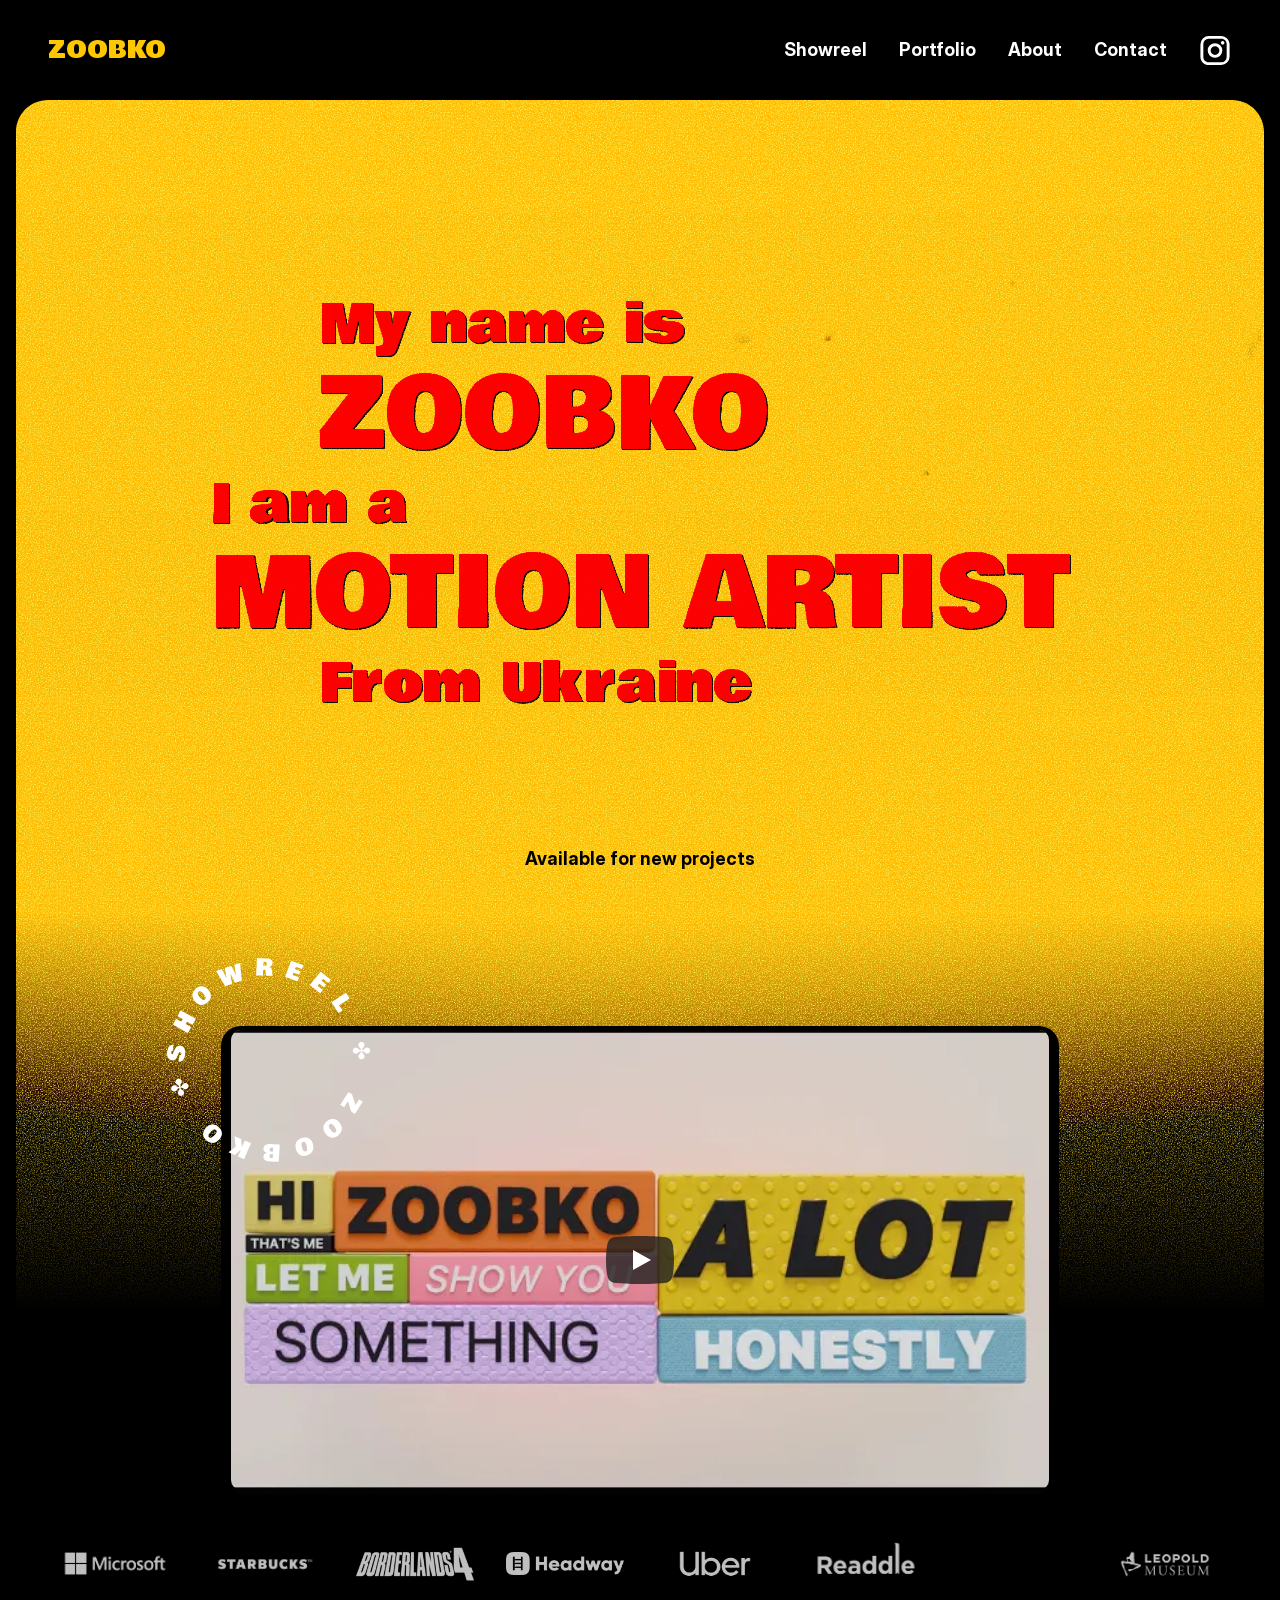
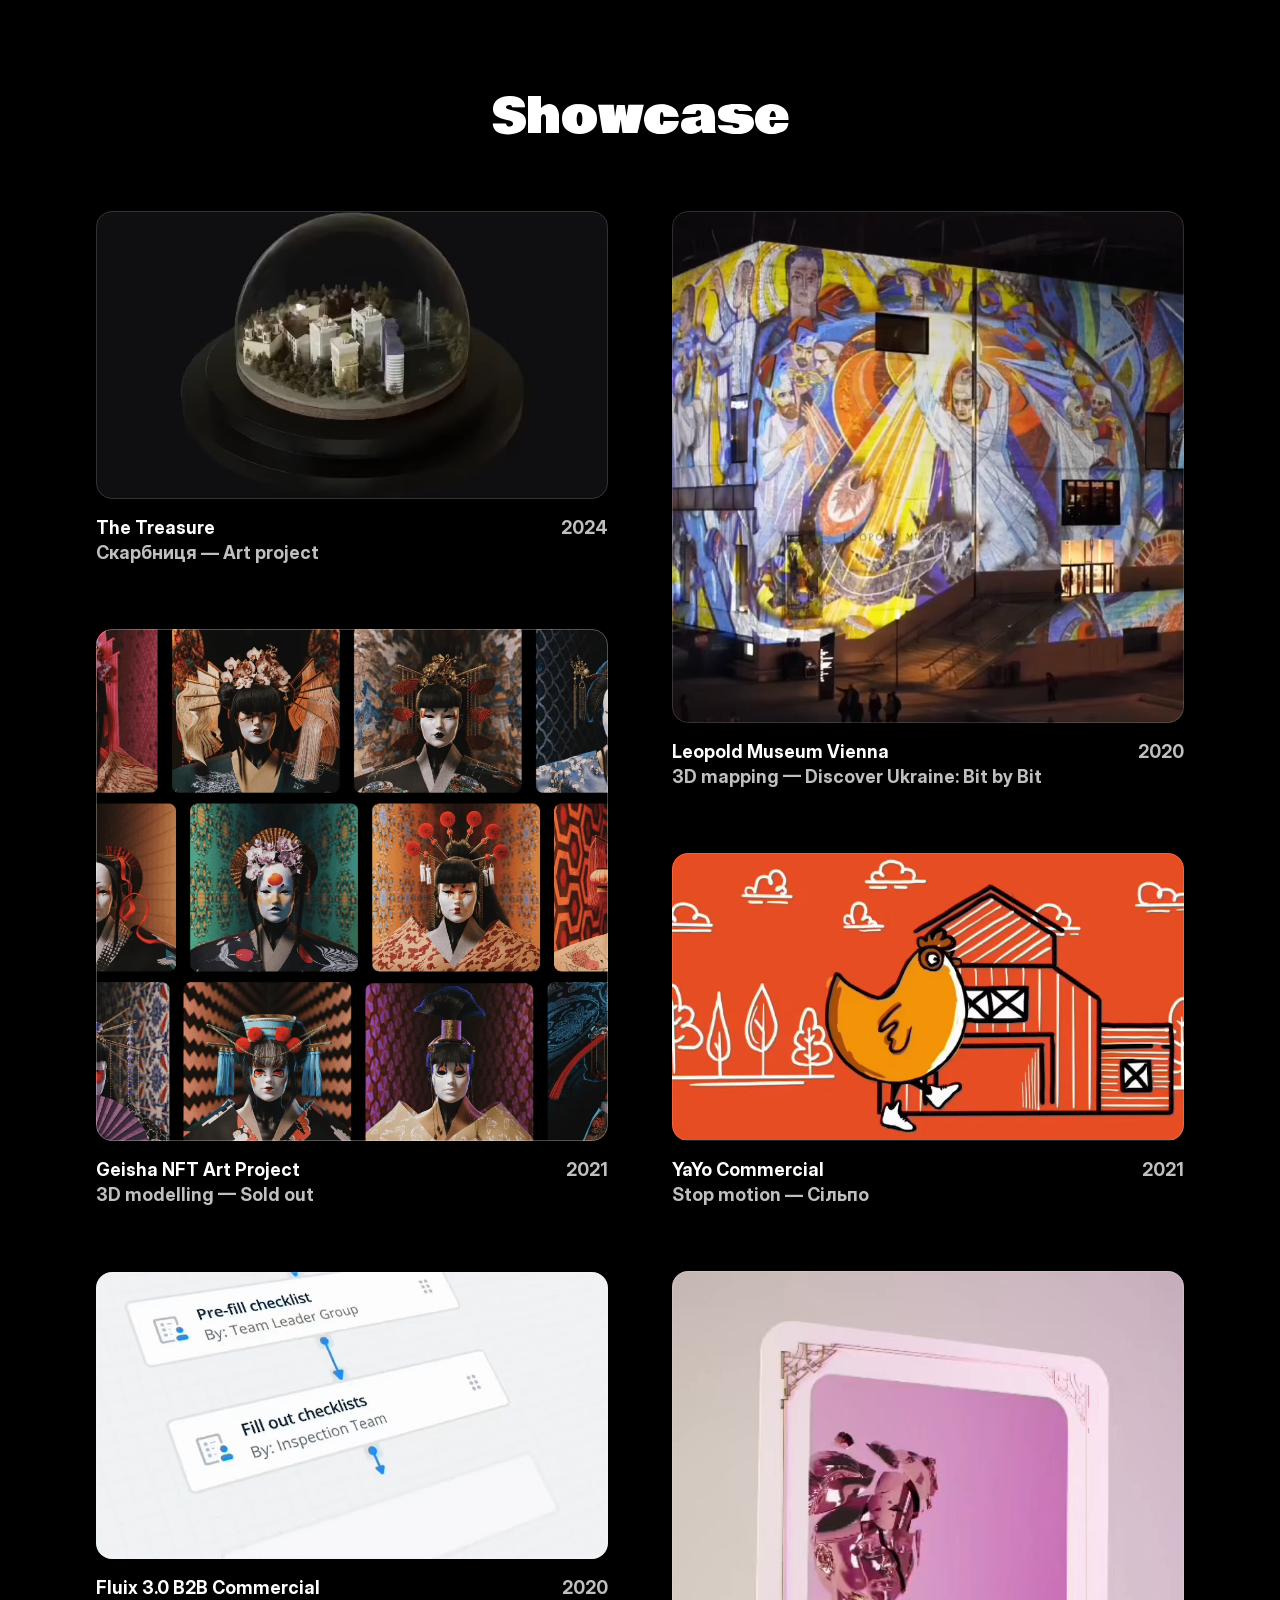
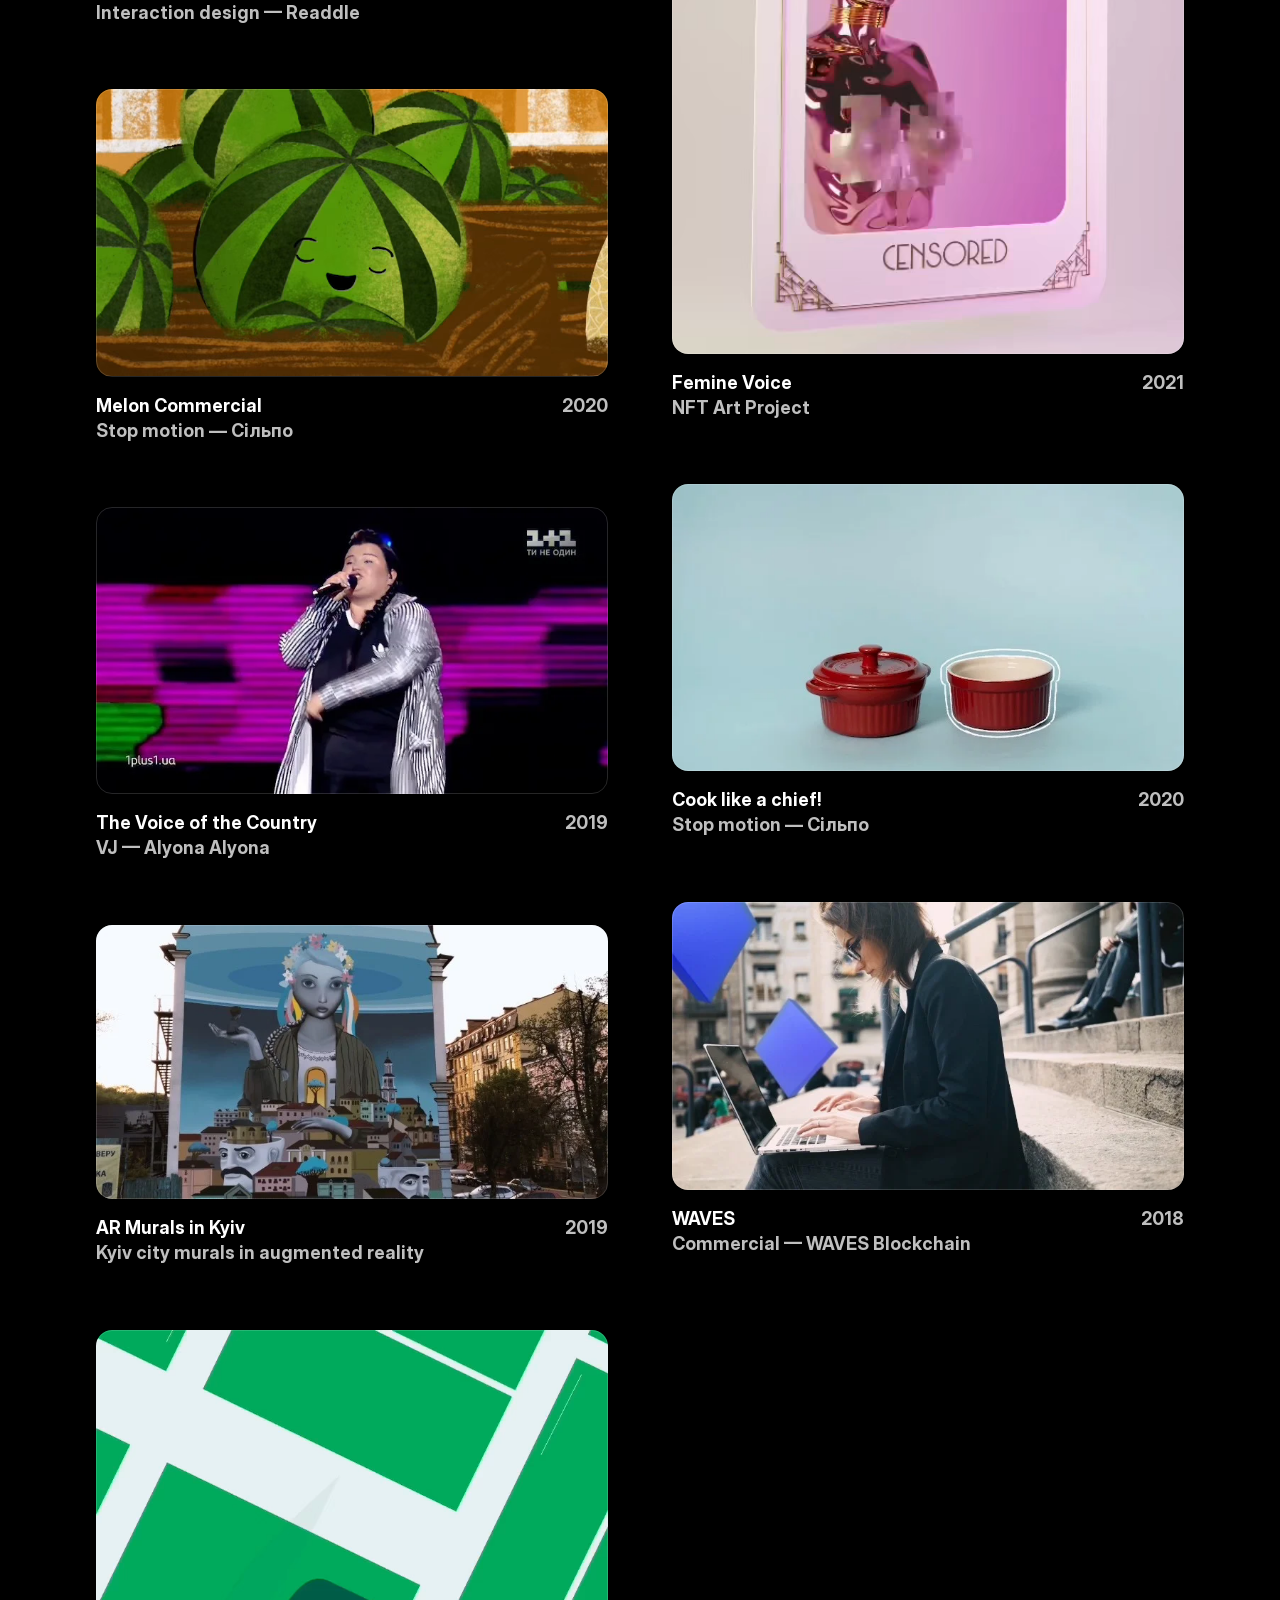
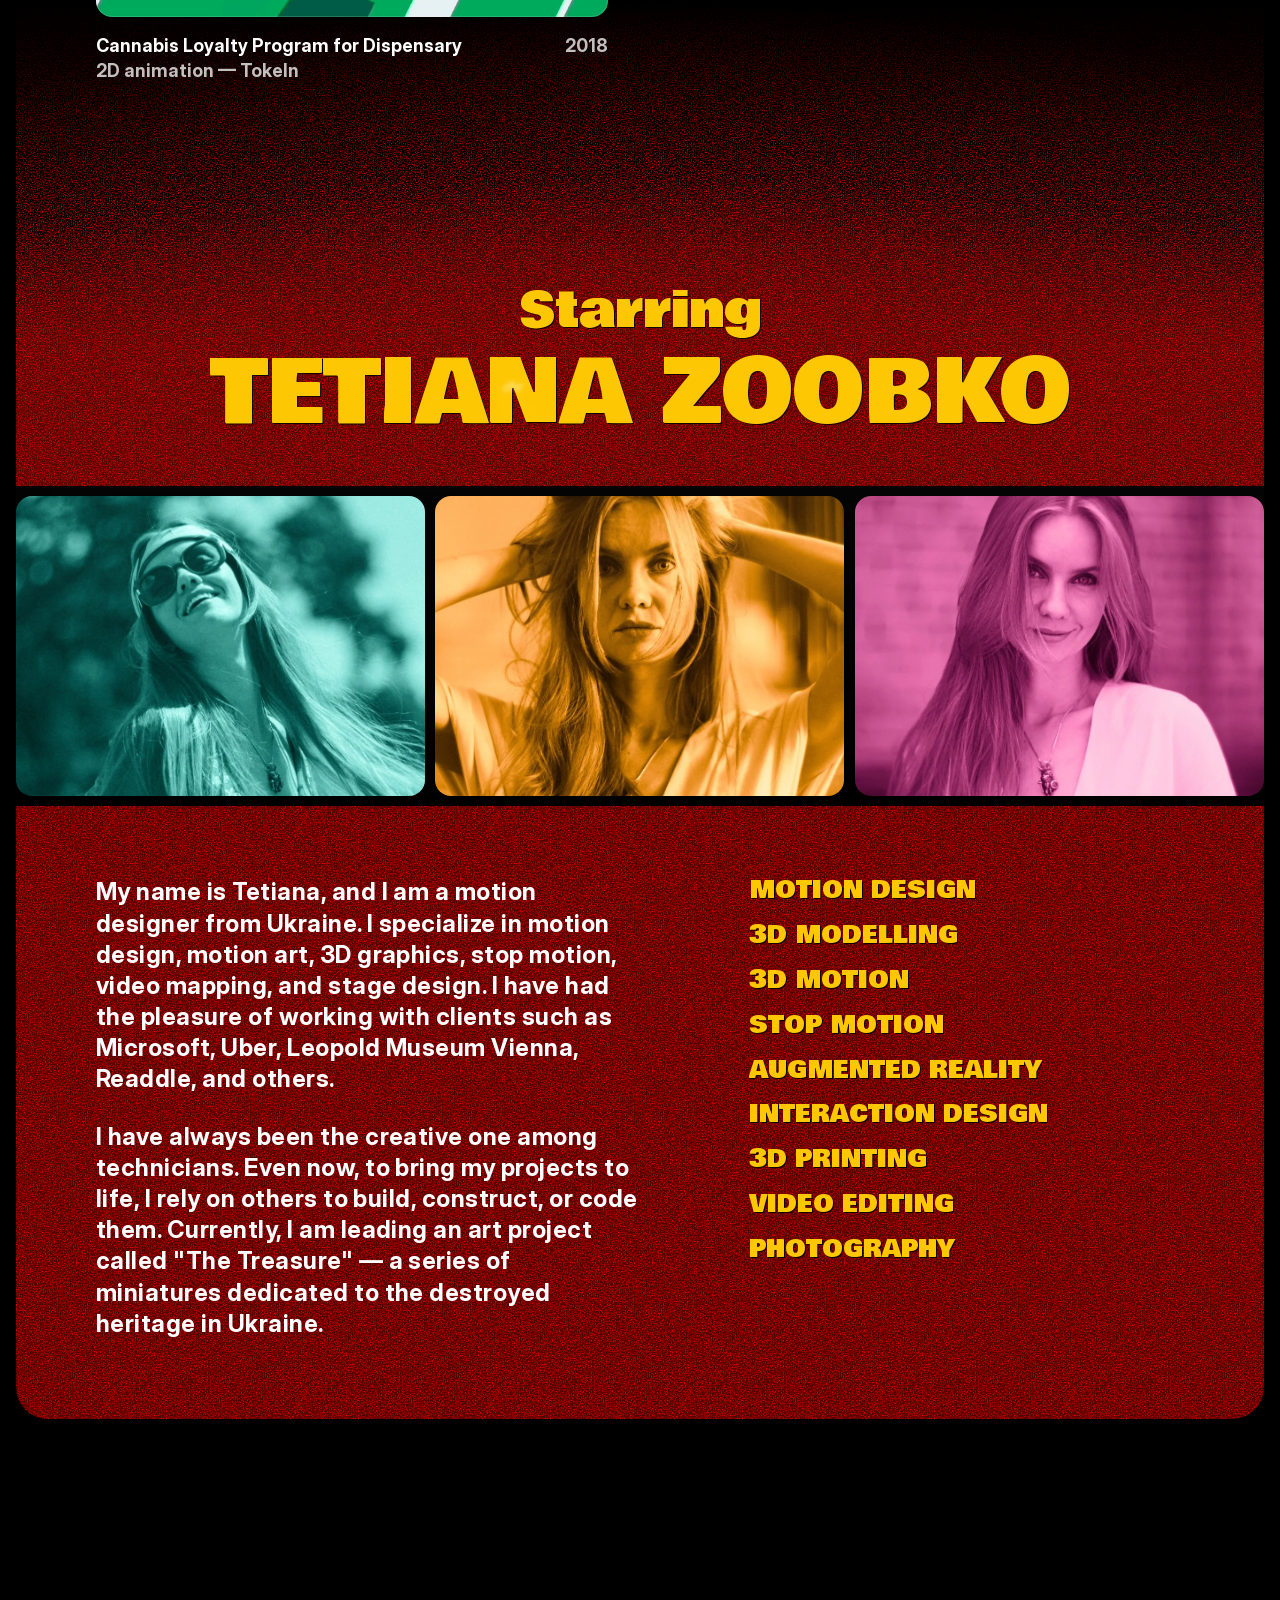
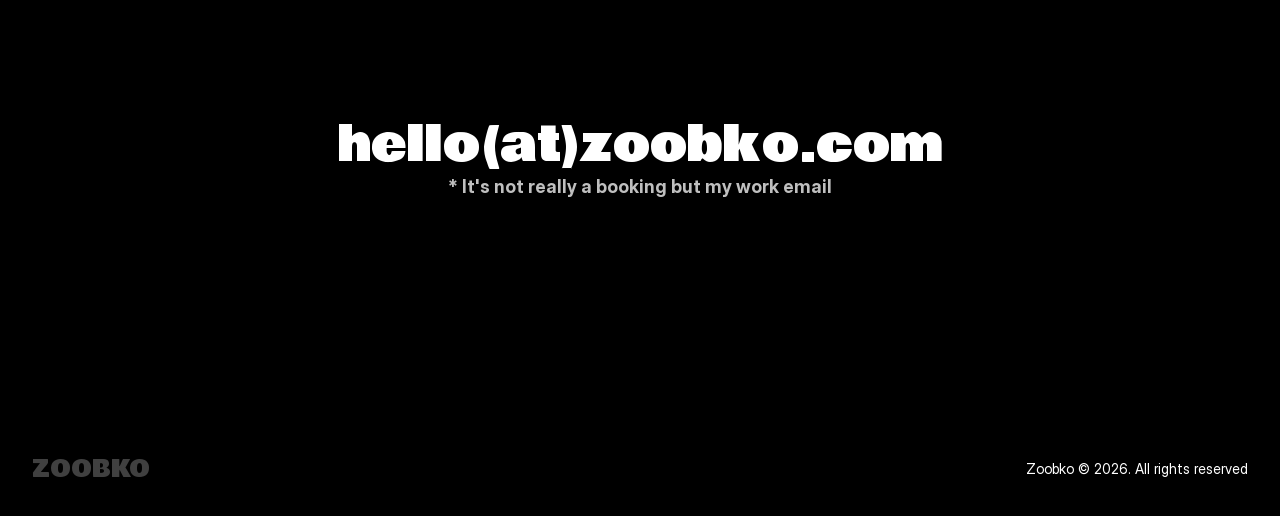
==== commit 1eeecdee: "Open The Treasure and Geisha NFT pages in the same tab Co-Authored-By: Claude Sonnet 5.5 <noreply@an" ====
--- a/index.html
+++ b/index.html
@@ -74,7 +74,7 @@
     
     
     
-    <div id="main" data-framer-generated-page><style data-framer-html-style>html body { background: rgb(0, 0, 0); }</style><div data-framer-root class="framer-r2jh4 framer-H0qjc framer-rhjfU framer-72rtr7" data-framer-cursor="1ex57d6" style="min-height:100vh;width:auto"><div class="framer-nps7m0" data-framer-name="Content"><div class="ssr-variant hidden-7z1dls"><div class="framer-b0035i-container" id="intro"><div class="framer-heK0P framer-TQmbS framer-H0qjc framer-u0ha6d framer-v-u0ha6d" data-framer-name="Desktop" style="background-color:rgb(0, 0, 0);width:100%"><div class="framer-1kh295y" data-framer-component-type="RichTextContainer" style="--extracted-r6o4lv:rgb(253, 208, 0);transform:none"><p class="framer-text" style="--font-selector:R0Y7Qm93bGJ5IE9uZS1yZWd1bGFy;--framer-font-family:&quot;Bowlby One&quot;, sans-serif;--framer-font-size:24px;--framer-text-color:var(--extracted-r6o4lv, rgb(253, 208, 0))"><a class="framer-text framer-styles-preset-1y2mfpg" data-styles-preset="BXCJRK1DL" href="./#main-1">ZOOBKO</a></p></div><div class="framer-6hbnui" data-framer-name="Menu"><div class="framer-1h8j586" data-framer-component-type="RichTextContainer" style="--extracted-r6o4lv:rgb(255, 255, 255);transform:none"><p class="framer-text" style="--font-selector:RlI7SW50ZXJEaXNwbGF5LUJvbGQ=;--framer-font-family:&quot;Inter Display&quot;, &quot;Inter Display Placeholder&quot;, sans-serif;--framer-font-size:18px;--framer-font-weight:700;--framer-text-color:var(--extracted-r6o4lv, rgb(255, 255, 255));--framer-text-transform:inherit"><a class="framer-text framer-styles-preset-dfrcio" data-styles-preset="NmVaa7KMR" href="./#showreel">Showreel</a></p></div><div class="framer-o4x8b9" data-framer-component-type="RichTextContainer" style="--extracted-r6o4lv:rgb(255, 255, 255);transform:none"><p class="framer-text" style="--font-selector:RlI7SW50ZXJEaXNwbGF5LUJvbGQ=;--framer-font-family:&quot;Inter Display&quot;, &quot;Inter Display Placeholder&quot;, sans-serif;--framer-font-size:18px;--framer-font-weight:700;--framer-text-color:var(--extracted-r6o4lv, rgb(255, 255, 255));--framer-text-transform:inherit"><a class="framer-text framer-styles-preset-dfrcio" data-styles-preset="NmVaa7KMR" href="./#showcase">Portfolio</a></p></div><div class="framer-m0w9kk" data-framer-component-type="RichTextContainer" style="--extracted-r6o4lv:rgb(255, 255, 255);transform:none"><p class="framer-text" style="--font-selector:RlI7SW50ZXJEaXNwbGF5LUJvbGQ=;--framer-font-family:&quot;Inter Display&quot;, &quot;Inter Display Placeholder&quot;, sans-serif;--framer-font-size:18px;--framer-font-weight:700;--framer-text-color:var(--extracted-r6o4lv, rgb(255, 255, 255));--framer-text-transform:inherit"><a class="framer-text framer-styles-preset-dfrcio" data-styles-preset="NmVaa7KMR" href="./#about">About</a></p></div><div class="framer-104t5m1" data-framer-component-type="RichTextContainer" style="--extracted-r6o4lv:rgb(255, 255, 255);transform:none"><p class="framer-text" style="--font-selector:RlI7SW50ZXJEaXNwbGF5LUJvbGQ=;--framer-font-family:&quot;Inter Display&quot;, &quot;Inter Display Placeholder&quot;, sans-serif;--framer-font-size:18px;--framer-font-weight:700;--framer-text-color:var(--extracted-r6o4lv, rgb(255, 255, 255));--framer-text-transform:inherit"><a class="framer-text framer-styles-preset-dfrcio" data-styles-preset="NmVaa7KMR" href="./#booking">Contact</a></p></div><div class="framer-1n0qpp2-container"><a class="framer-cHQo6 framer-1q8si88 framer-v-1q8si88 framer-1e4l2zk" data-framer-name="Variant 1" href="https://www.instagram.com/zoobko_tanya" target="_blank" rel="noopener" style="height:100%;width:100%"><div class="framer-ahaswh-container" data-framer-name="Instagram" name="Instagram" style="transform:translateX(-50%)"><div style="display:contents"><svg xmlns="http://www.w3.org/2000/svg" focusable="false" viewBox="0 0 24 24" aria-label="Instagram" style="user-select:none;width:100%;height:100%;display:inline-block;fill:rgb(255,255,255);flex-shrink:0"><path d="M7.8 2h8.4C19.4 2 22 4.6 22 7.8v8.4a5.8 5.8 0 0 1-5.8 5.8H7.8C4.6 22 2 19.4 2 16.2V7.8A5.8 5.8 0 0 1 7.8 2m-.2 2A3.6 3.6 0 0 0 4 7.6v8.8C4 18.39 5.61 20 7.6 20h8.8a3.6 3.6 0 0 0 3.6-3.6V7.6C20 5.61 18.39 4 16.4 4H7.6m9.65 1.5a1.25 1.25 0 0 1 1.25 1.25A1.25 1.25 0 0 1 17.25 8 1.25 1.25 0 0 1 16 6.75a1.25 1.25 0 0 1 1.25-1.25M12 7a5 5 0 0 1 5 5 5 5 0 0 1-5 5 5 5 0 0 1-5-5 5 5 0 0 1 5-5m0 2a3 3 0 0 0-3 3 3 3 0 0 0 3 3 3 3 0 0 0 3-3 3 3 0 0 0-3-3z"/></svg></div></div></a></div></div><div class="framer-1066pq5" data-framer-name="Corner"><div data-framer-component-type="SVG" parentsize="0" _constraints="[object Object]" rotation="0" shadows class="framer-1gdrzqs" aria-hidden="true" style="image-rendering:pixelated;flex-shrink:0;background-size:100% 100%;background-image:url('data:image/svg+xml,<svg xmlns=&quot;http://www.w3.org/2000/svg&quot; xmlns:xlink=&quot;http://www.w3.org/1999/xlink&quot; viewBox=&quot;0 0 32 32&quot;><path d=&quot;M 0 0 L 32 0 C 14.327 0 0 14.327 0 32 Z&quot; fill=&quot;rgb(0, 0, 0)&quot;></path></svg>')"></div></div><div class="framer-13vrwy" data-framer-name="Corner"><div data-framer-component-type="SVG" parentsize="0" _constraints="[object Object]" rotation="0" shadows class="framer-nntrlt" aria-hidden="true" style="image-rendering:pixelated;flex-shrink:0;background-size:100% 100%;background-image:url('data:image/svg+xml,<svg xmlns=&quot;http://www.w3.org/2000/svg&quot; xmlns:xlink=&quot;http://www.w3.org/1999/xlink&quot; viewBox=&quot;0 0 32 32&quot;><path d=&quot;M 32 0 L 32 32 C 32 14.327 17.673 0 0 0 Z&quot; fill=&quot;rgb(0, 0, 0)&quot;></path></svg>')"></div></div></div></div></div><div class="ssr-variant hidden-eyuxbk hidden-72rtr7"><div class="framer-b0035i-container" id="intro"><div class="framer-heK0P framer-TQmbS framer-H0qjc framer-u0ha6d framer-v-1tmfba7" data-framer-name="Mobile" style="background-color:rgb(0, 0, 0);width:100%"><div class="framer-1kh295y" data-framer-component-type="RichTextContainer" style="--extracted-r6o4lv:rgb(253, 208, 0);transform:none"><p class="framer-text" style="--font-selector:R0Y7Qm93bGJ5IE9uZS1yZWd1bGFy;--framer-font-family:&quot;Bowlby One&quot;, sans-serif;--framer-font-size:24px;--framer-text-color:var(--extracted-r6o4lv, rgb(253, 208, 0))"><a class="framer-text framer-styles-preset-1y2mfpg" data-styles-preset="BXCJRK1DL" href="./#main-1">ZOOBKO</a></p></div><div class="framer-6hbnui" data-framer-name="Menu"><div class="framer-1n0qpp2-container"><a class="framer-cHQo6 framer-1q8si88 framer-v-1q8si88 framer-1e4l2zk" data-framer-name="Variant 1" href="https://www.instagram.com/zoobko_tanya" target="_blank" rel="noopener" style="height:100%;width:100%"><div class="framer-ahaswh-container" data-framer-name="Instagram" name="Instagram" style="transform:translateX(-50%)"><div style="display:contents"><svg xmlns="http://www.w3.org/2000/svg" focusable="false" viewBox="0 0 24 24" aria-label="Instagram" style="user-select:none;width:100%;height:100%;display:inline-block;fill:rgb(255,255,255);flex-shrink:0"><path d="M7.8 2h8.4C19.4 2 22 4.6 22 7.8v8.4a5.8 5.8 0 0 1-5.8 5.8H7.8C4.6 22 2 19.4 2 16.2V7.8A5.8 5.8 0 0 1 7.8 2m-.2 2A3.6 3.6 0 0 0 4 7.6v8.8C4 18.39 5.61 20 7.6 20h8.8a3.6 3.6 0 0 0 3.6-3.6V7.6C20 5.61 18.39 4 16.4 4H7.6m9.65 1.5a1.25 1.25 0 0 1 1.25 1.25A1.25 1.25 0 0 1 17.25 8 1.25 1.25 0 0 1 16 6.75a1.25 1.25 0 0 1 1.25-1.25M12 7a5 5 0 0 1 5 5 5 5 0 0 1-5 5 5 5 0 0 1-5-5 5 5 0 0 1 5-5m0 2a3 3 0 0 0-3 3 3 3 0 0 0 3 3 3 3 0 0 0 3-3 3 3 0 0 0-3-3z"/></svg></div></div></a></div></div><div class="framer-1066pq5" data-framer-name="Corner"><div data-framer-component-type="SVG" parentsize="0" _constraints="[object Object]" rotation="0" shadows class="framer-1gdrzqs" aria-hidden="true" style="image-rendering:pixelated;flex-shrink:0;background-size:100% 100%;background-image:url('data:image/svg+xml,<svg xmlns=&quot;http://www.w3.org/2000/svg&quot; xmlns:xlink=&quot;http://www.w3.org/1999/xlink&quot; viewBox=&quot;0 0 32 32&quot;><path d=&quot;M 0 0 L 16 0 C 7.163 0 0 7.163 0 16 Z&quot; fill=&quot;rgb(0, 0, 0)&quot;></path></svg>')"></div></div><div class="framer-13vrwy" data-framer-name="Corner"><div data-framer-component-type="SVG" parentsize="0" _constraints="[object Object]" rotation="0" shadows class="framer-nntrlt" aria-hidden="true" style="image-rendering:pixelated;flex-shrink:0;background-size:100% 100%;background-image:url('data:image/svg+xml,<svg xmlns=&quot;http://www.w3.org/2000/svg&quot; xmlns:xlink=&quot;http://www.w3.org/1999/xlink&quot; viewBox=&quot;0 0 32 32&quot;><path d=&quot;M 32 0 L 32 16 C 32 7.163 24.837 0 16 0 Z&quot; fill=&quot;rgb(0, 0, 0)&quot;></path></svg>')"></div></div></div></div></div></div><div class="framer-n4rn3d" data-framer-name="Slides"><div class="framer-12yubsj" data-framer-name="First slide" id="main-1"><div class="framer-1y53cd6" data-framer-name="Noise"><div data-framer-background-image-wrapper="true" style="position:absolute;border-radius:inherit;top:0;right:0;bottom:0;left:0;background-image:url(_ext/media/6mcf62RlDfRfU61Yg5vb2pefpi4.webp);background-repeat:repeat;background-position:center;border:0;background-size:192px auto"></div></div><div class="ssr-variant hidden-eyuxbk hidden-7z1dls"><div class="framer-hnokwb" data-framer-name="Content" style="will-change:transform;opacity:1;transform:scale(1.1)"><div class="framer-1cq726v" data-framer-name="Zoobko"><div class="framer-6g2vjc" data-framer-appear-id="6g2vjc" data-framer-component-type="RichTextContainer" style="opacity:0.001;transform:translateX(-50px)"><p style="--font-selector:R0Y7Qm93bGJ5IE9uZS1yZWd1bGFy;--framer-font-family:&quot;Bowlby One&quot;, sans-serif;--framer-font-size:48px;--framer-text-color:rgb(255, 0, 0)" class="framer-text">My name is</p></div><div class="framer-y841to" data-framer-appear-id="y841to" data-framer-component-type="RichTextContainer" style="opacity:0.001;transform:translateY(40px)"><p style="--font-selector:R0Y7Qm93bGJ5IE9uZS1yZWd1bGFy;--framer-font-family:&quot;Bowlby One&quot;, sans-serif;--framer-font-size:88px;--framer-text-color:rgb(255, 0, 0)" class="framer-text">ZOOBKO</p></div></div><div class="framer-16xx1au"><div class="framer-1itt1tm" data-framer-appear-id="1itt1tm" data-framer-component-type="RichTextContainer" style="opacity:0.001;transform:translateX(-50px) rotate(180deg)"><p style="--font-selector:R0Y7Qm93bGJ5IE9uZS1yZWd1bGFy;--framer-font-family:&quot;Bowlby One&quot;, sans-serif;--framer-font-size:48px;--framer-text-alignment:left;--framer-text-color:rgb(255, 0, 0)" class="framer-text">I am a</p></div><div class="framer-1xow19w"><div class="framer-gd702e" data-framer-appear-id="gd702e" data-framer-component-type="RichTextContainer" style="opacity:0.001;transform:translateX(-50px)"><p style="--font-selector:R0Y7Qm93bGJ5IE9uZS1yZWd1bGFy;--framer-font-family:&quot;Bowlby One&quot;, sans-serif;--framer-font-size:88px;--framer-text-color:rgb(255, 0, 0)" class="framer-text">MOTION</p></div><div class="framer-mhip5u" data-framer-appear-id="mhip5u" data-framer-component-type="RichTextContainer" style="opacity:0.001;transform:translateX(-50px)"><p style="--font-selector:R0Y7Qm93bGJ5IE9uZS1yZWd1bGFy;--framer-font-family:&quot;Bowlby One&quot;, sans-serif;--framer-font-size:88px;--framer-text-color:rgb(255, 0, 0)" class="framer-text">ARTIST</p></div></div></div><div class="framer-17pvh7o"><div class="framer-ijxca2" data-framer-appear-id="ijxca2" data-framer-component-type="RichTextContainer" style="opacity:0.001;transform:translateY(50px)"><p style="--font-selector:R0Y7Qm93bGJ5IE9uZS1yZWd1bGFy;--framer-font-family:&quot;Bowlby One&quot;, sans-serif;--framer-font-size:48px;--framer-text-color:rgb(255, 0, 0)" class="framer-text">From Ukraine</p></div></div></div></div><div class="ssr-variant hidden-72rtr7 hidden-7z1dls"><div class="framer-hnokwb" data-framer-name="Content" style="will-change:transform;opacity:1;transform:none"><div class="framer-1cq726v" data-framer-name="Zoobko"><div class="framer-6g2vjc" data-framer-appear-id="6g2vjc" data-framer-component-type="RichTextContainer" style="opacity:0.001;transform:translateX(-50px)"><p style="--font-selector:R0Y7Qm93bGJ5IE9uZS1yZWd1bGFy;--framer-font-family:&quot;Bowlby One&quot;, sans-serif;--framer-font-size:40px;--framer-text-color:rgb(255, 0, 0)" class="framer-text">My name is</p></div><div class="framer-y841to" data-framer-appear-id="y841to" data-framer-component-type="RichTextContainer" style="opacity:0.001;transform:translateY(40px)"><p style="--font-selector:R0Y7Qm93bGJ5IE9uZS1yZWd1bGFy;--framer-font-family:&quot;Bowlby One&quot;, sans-serif;--framer-font-size:64px;--framer-text-color:rgb(255, 0, 0)" class="framer-text">ZOOBKO</p></div></div><div class="framer-16xx1au"><div class="framer-1itt1tm" data-framer-appear-id="1itt1tm" data-framer-component-type="RichTextContainer" style="opacity:0.001;transform:translateX(-50px) rotate(180deg)"><p style="--font-selector:R0Y7Qm93bGJ5IE9uZS1yZWd1bGFy;--framer-font-family:&quot;Bowlby One&quot;, sans-serif;--framer-font-size:40px;--framer-text-alignment:left;--framer-text-color:rgb(255, 0, 0)" class="framer-text">I am a</p></div><div class="framer-1xow19w"><div class="framer-gd702e" data-framer-appear-id="gd702e" data-framer-component-type="RichTextContainer" style="opacity:0.001;transform:translateX(-50px)"><p style="--font-selector:R0Y7Qm93bGJ5IE9uZS1yZWd1bGFy;--framer-font-family:&quot;Bowlby One&quot;, sans-serif;--framer-font-size:64px;--framer-text-color:rgb(255, 0, 0)" class="framer-text">MOTION</p></div><div class="framer-mhip5u" data-framer-appear-id="mhip5u" data-framer-component-type="RichTextContainer" style="opacity:0.001;transform:translateX(-50px)"><p style="--font-selector:R0Y7Qm93bGJ5IE9uZS1yZWd1bGFy;--framer-font-family:&quot;Bowlby One&quot;, sans-serif;--framer-font-size:64px;--framer-text-color:rgb(255, 0, 0)" class="framer-text">ARTIST</p></div></div></div><div class="framer-17pvh7o"><div class="framer-ijxca2" data-framer-appear-id="ijxca2" data-framer-component-type="RichTextContainer" style="opacity:0.001;transform:translateY(50px)"><p style="--font-selector:R0Y7Qm93bGJ5IE9uZS1yZWd1bGFy;--framer-font-family:&quot;Bowlby One&quot;, sans-serif;--framer-font-size:40px;--framer-text-color:rgb(255, 0, 0)" class="framer-text">From Ukraine</p></div></div></div></div><div class="ssr-variant hidden-eyuxbk hidden-72rtr7"><div class="framer-hnokwb" data-framer-name="Content" style="opacity:1;transform:none"><div class="framer-1cq726v" data-framer-name="Zoobko"><div class="framer-6g2vjc" data-framer-appear-id="6g2vjc" data-framer-component-type="RichTextContainer" style="opacity:0.001;transform:translateX(-50px)"><p style="--font-selector:R0Y7Qm93bGJ5IE9uZS1yZWd1bGFy;--framer-font-family:&quot;Bowlby One&quot;, sans-serif;--framer-font-size:32px;--framer-text-color:rgb(255, 0, 0)" class="framer-text">My name is</p></div><div class="framer-y841to" data-framer-appear-id="y841to" data-framer-component-type="RichTextContainer" style="opacity:0.001;transform:translateY(40px)"><p style="--font-selector:R0Y7Qm93bGJ5IE9uZS1yZWd1bGFy;--framer-font-family:&quot;Bowlby One&quot;, sans-serif;--framer-font-size:56px;--framer-text-color:rgb(255, 0, 0)" class="framer-text">ZOOBKO</p></div></div><div class="framer-16xx1au"><div class="framer-1itt1tm" data-framer-appear-id="1itt1tm" data-framer-component-type="RichTextContainer" style="opacity:0.001;transform:translateX(-50px) rotate(180deg)"><p style="--font-selector:R0Y7Qm93bGJ5IE9uZS1yZWd1bGFy;--framer-font-family:&quot;Bowlby One&quot;, sans-serif;--framer-font-size:32px;--framer-text-alignment:left;--framer-text-color:rgb(255, 0, 0)" class="framer-text">I am a</p></div><div class="framer-1xow19w"><div class="framer-gd702e" data-framer-appear-id="gd702e" data-framer-component-type="RichTextContainer" style="opacity:0.001;transform:translateX(-50px)"><p style="--font-selector:R0Y7Qm93bGJ5IE9uZS1yZWd1bGFy;--framer-font-family:&quot;Bowlby One&quot;, sans-serif;--framer-font-size:56px;--framer-text-color:rgb(255, 0, 0)" class="framer-text">MOTION</p></div><div class="framer-mhip5u" data-framer-appear-id="mhip5u" data-framer-component-type="RichTextContainer" style="opacity:0.001;transform:translateX(-50px)"><p style="--font-selector:R0Y7Qm93bGJ5IE9uZS1yZWd1bGFy;--framer-font-family:&quot;Bowlby One&quot;, sans-serif;--framer-font-size:56px;--framer-text-color:rgb(255, 0, 0)" class="framer-text">ARTIST</p></div></div></div><div class="framer-17pvh7o"><div class="framer-ijxca2" data-framer-appear-id="ijxca2" data-framer-component-type="RichTextContainer" style="opacity:0.001;transform:translateY(50px)"><p style="--font-selector:R0Y7Qm93bGJ5IE9uZS1yZWd1bGFy;--framer-font-family:&quot;Bowlby One&quot;, sans-serif;--framer-font-size:32px;--framer-text-alignment:center;--framer-text-color:rgb(255, 0, 0)" class="framer-text">From Ukraine</p></div></div></div></div><div class="framer-ncehtf" data-framer-name="Zoobko"><div class="framer-kxwzfi" data-framer-component-type="RichTextContainer" style="will-change:transform;opacity:1;transform:none"><p style="--font-selector:RlI7SW50ZXJEaXNwbGF5LUJvbGQ=;--framer-font-family:&quot;Inter Display&quot;, &quot;Inter Display Placeholder&quot;, sans-serif;--framer-font-size:18px;--framer-font-weight:700;--framer-line-height:1.3em;--framer-text-alignment:center;--framer-text-transform:inherit" class="framer-text">Available for new projects</p></div></div><div class="ssr-variant hidden-eyuxbk hidden-7z1dls"><div class="framer-1ywpcri-container"><div class="framer-QEWYD framer-c4oc07 framer-v-c4oc07" data-framer-name="Variant 1" style="height:100%;width:100%"><div class="framer-1vxwzir-container"><video src="_ext/media/ZhOfgL464tSDilrH0rB8DXKyZbA.webm" loop preload="metadata" poster="_ext/media/zkT71bPXpZmuGjQg6PBhOXUIyRM.webp" muted playsinline style="cursor:auto;width:100%;height:100%;border-radius:0px;display:block;object-fit:cover;background-color:rgba(0, 0, 0, 0);object-position:50% 50%"></video></div></div></div></div><div class="ssr-variant hidden-72rtr7 hidden-7z1dls"><div class="framer-1ywpcri-container"><div class="framer-QEWYD framer-c4oc07 framer-v-c4oc07" data-framer-name="Variant 1" style="height:100%;width:100%"><div class="framer-1vxwzir-container"><video src="_ext/media/ZhOfgL464tSDilrH0rB8DXKyZbA.webm" loop preload="metadata" poster="_ext/media/zkT71bPXpZmuGjQg6PBhOXUIyRM.webp" muted playsinline style="cursor:auto;width:100%;height:100%;border-radius:0px;display:block;object-fit:cover;background-color:rgba(0, 0, 0, 0);object-pos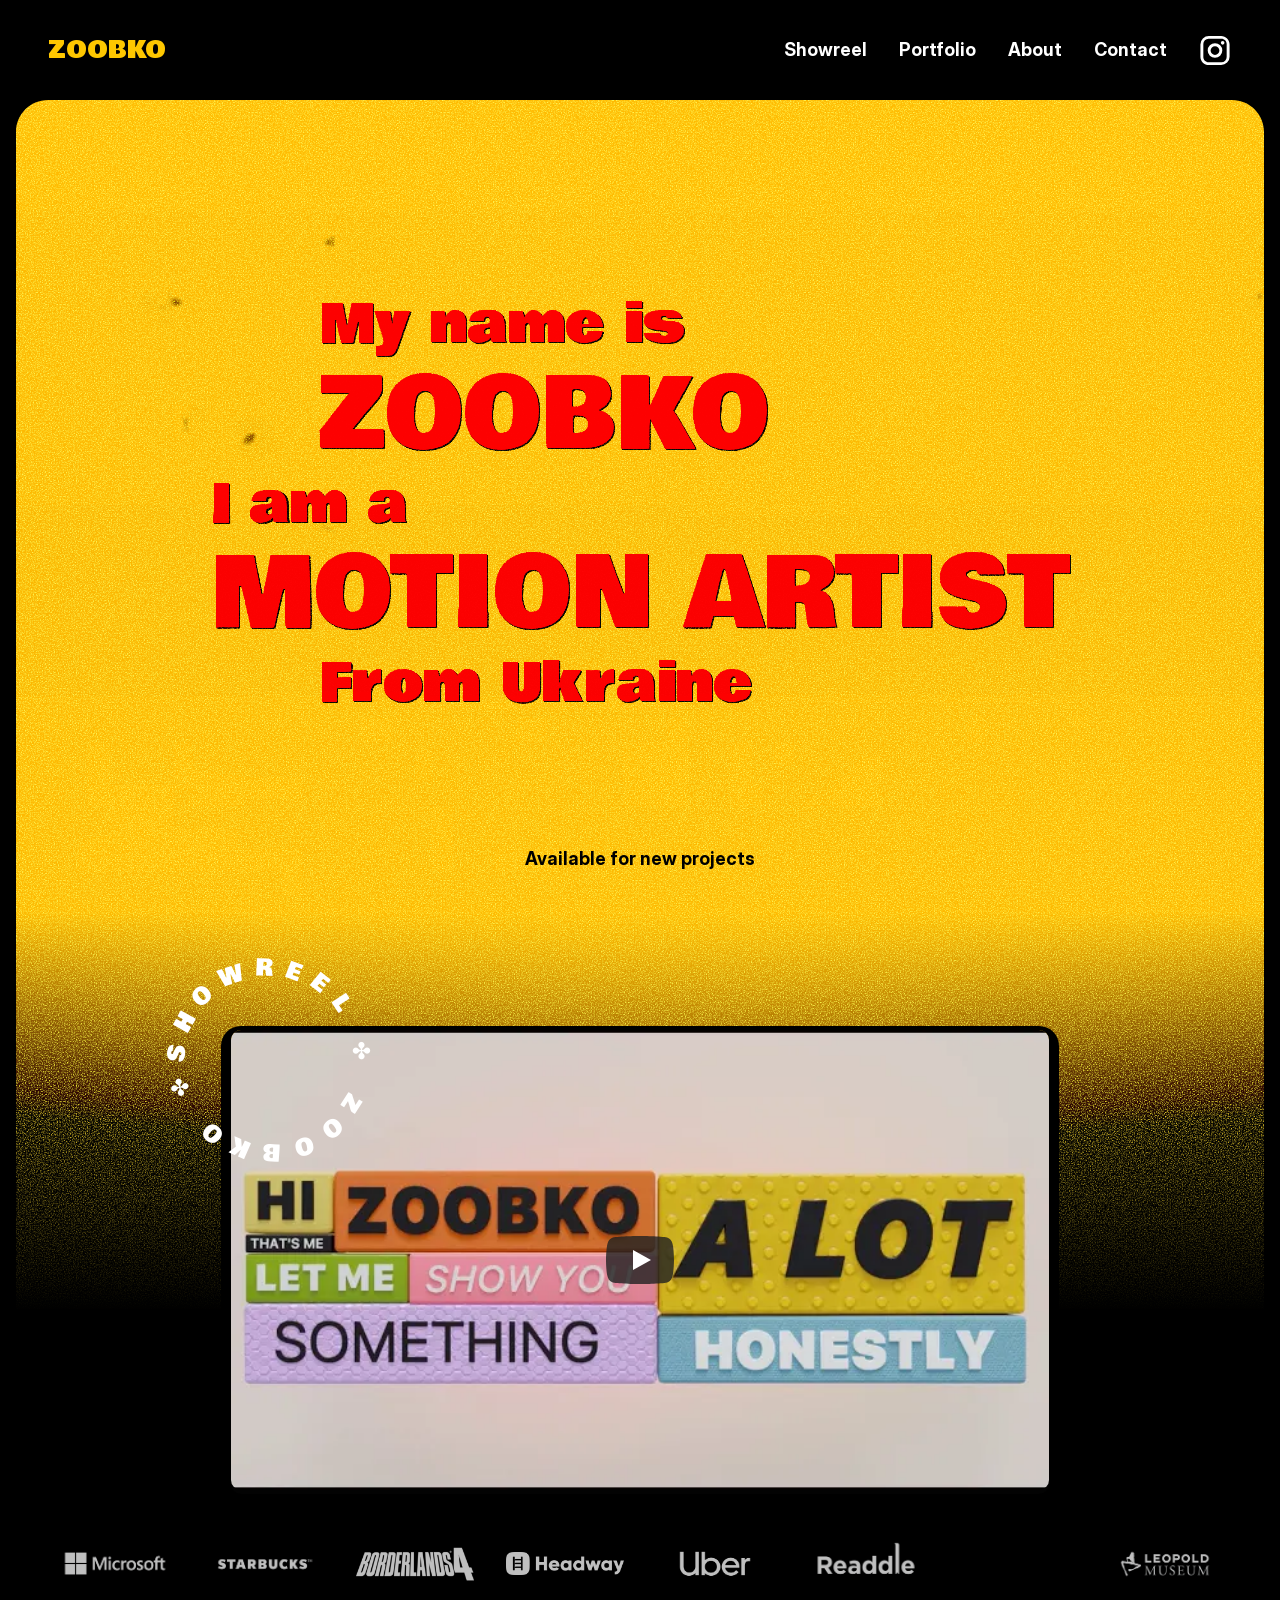
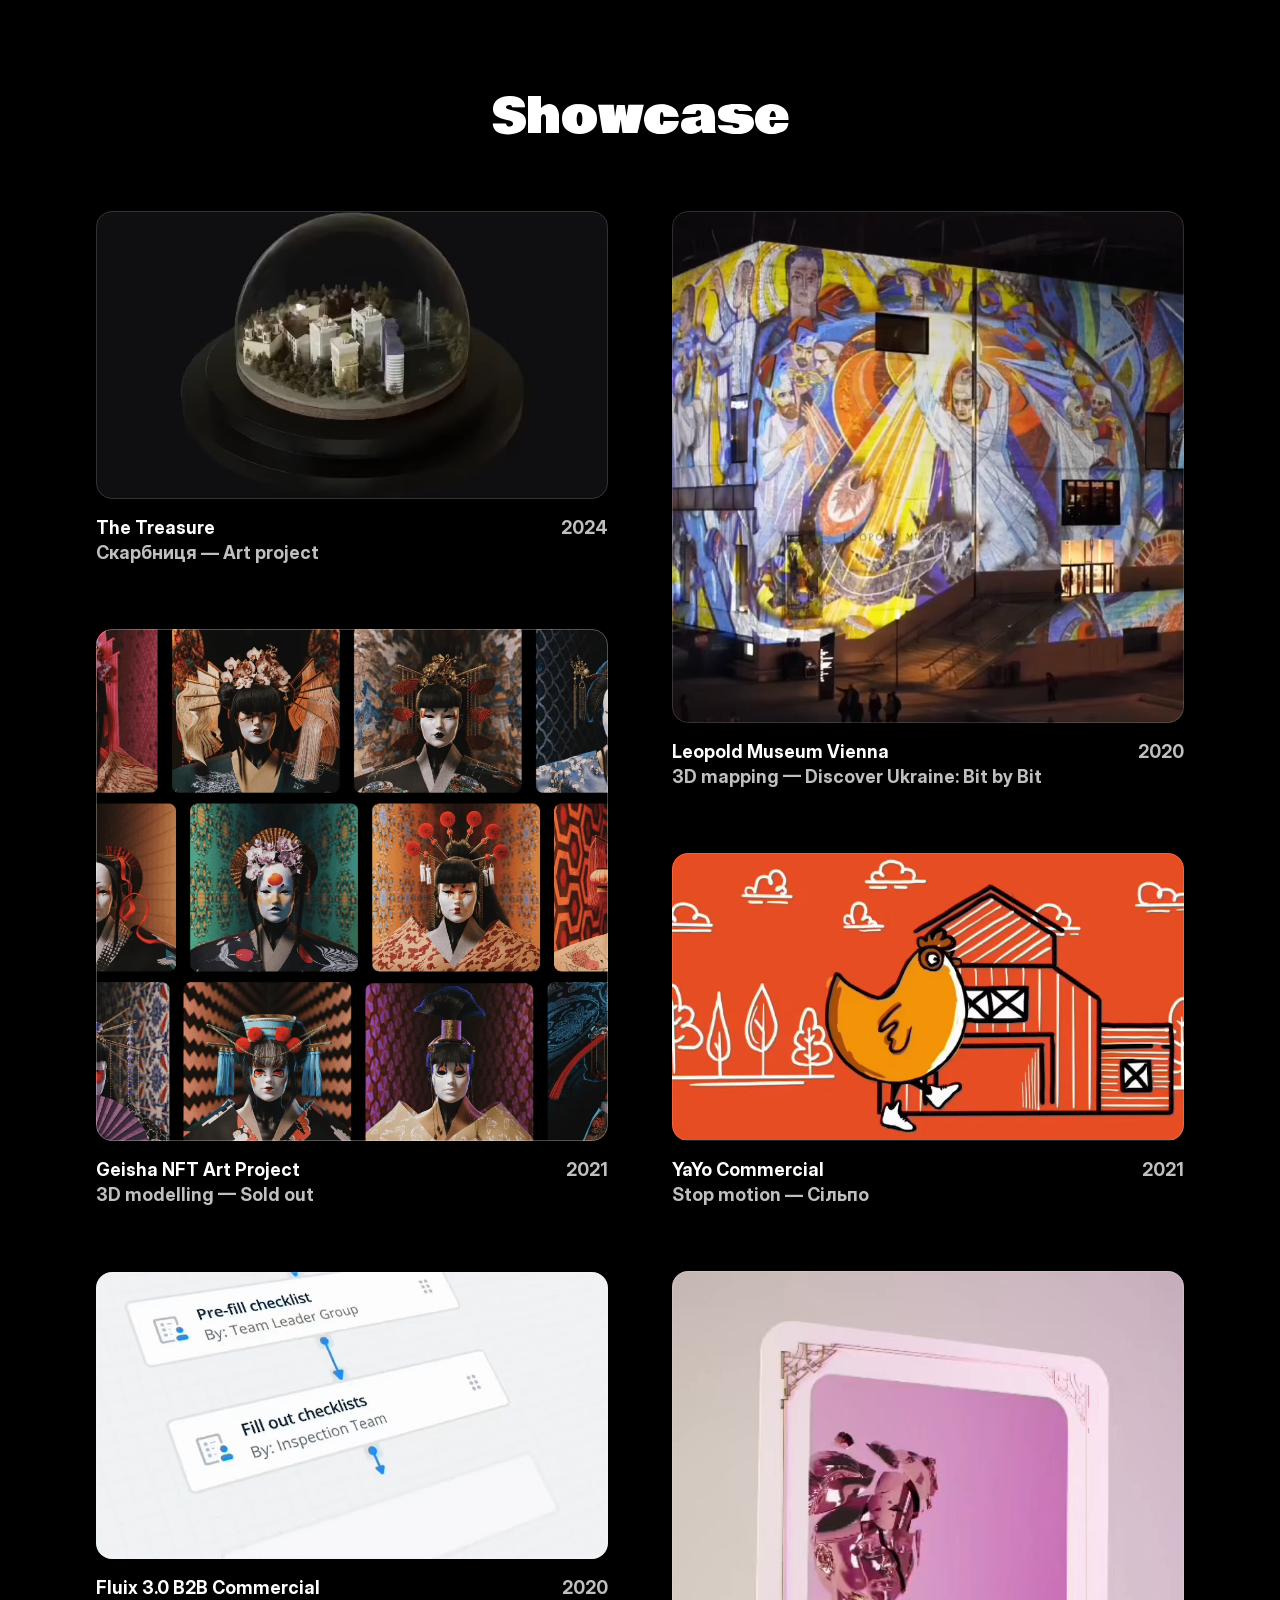
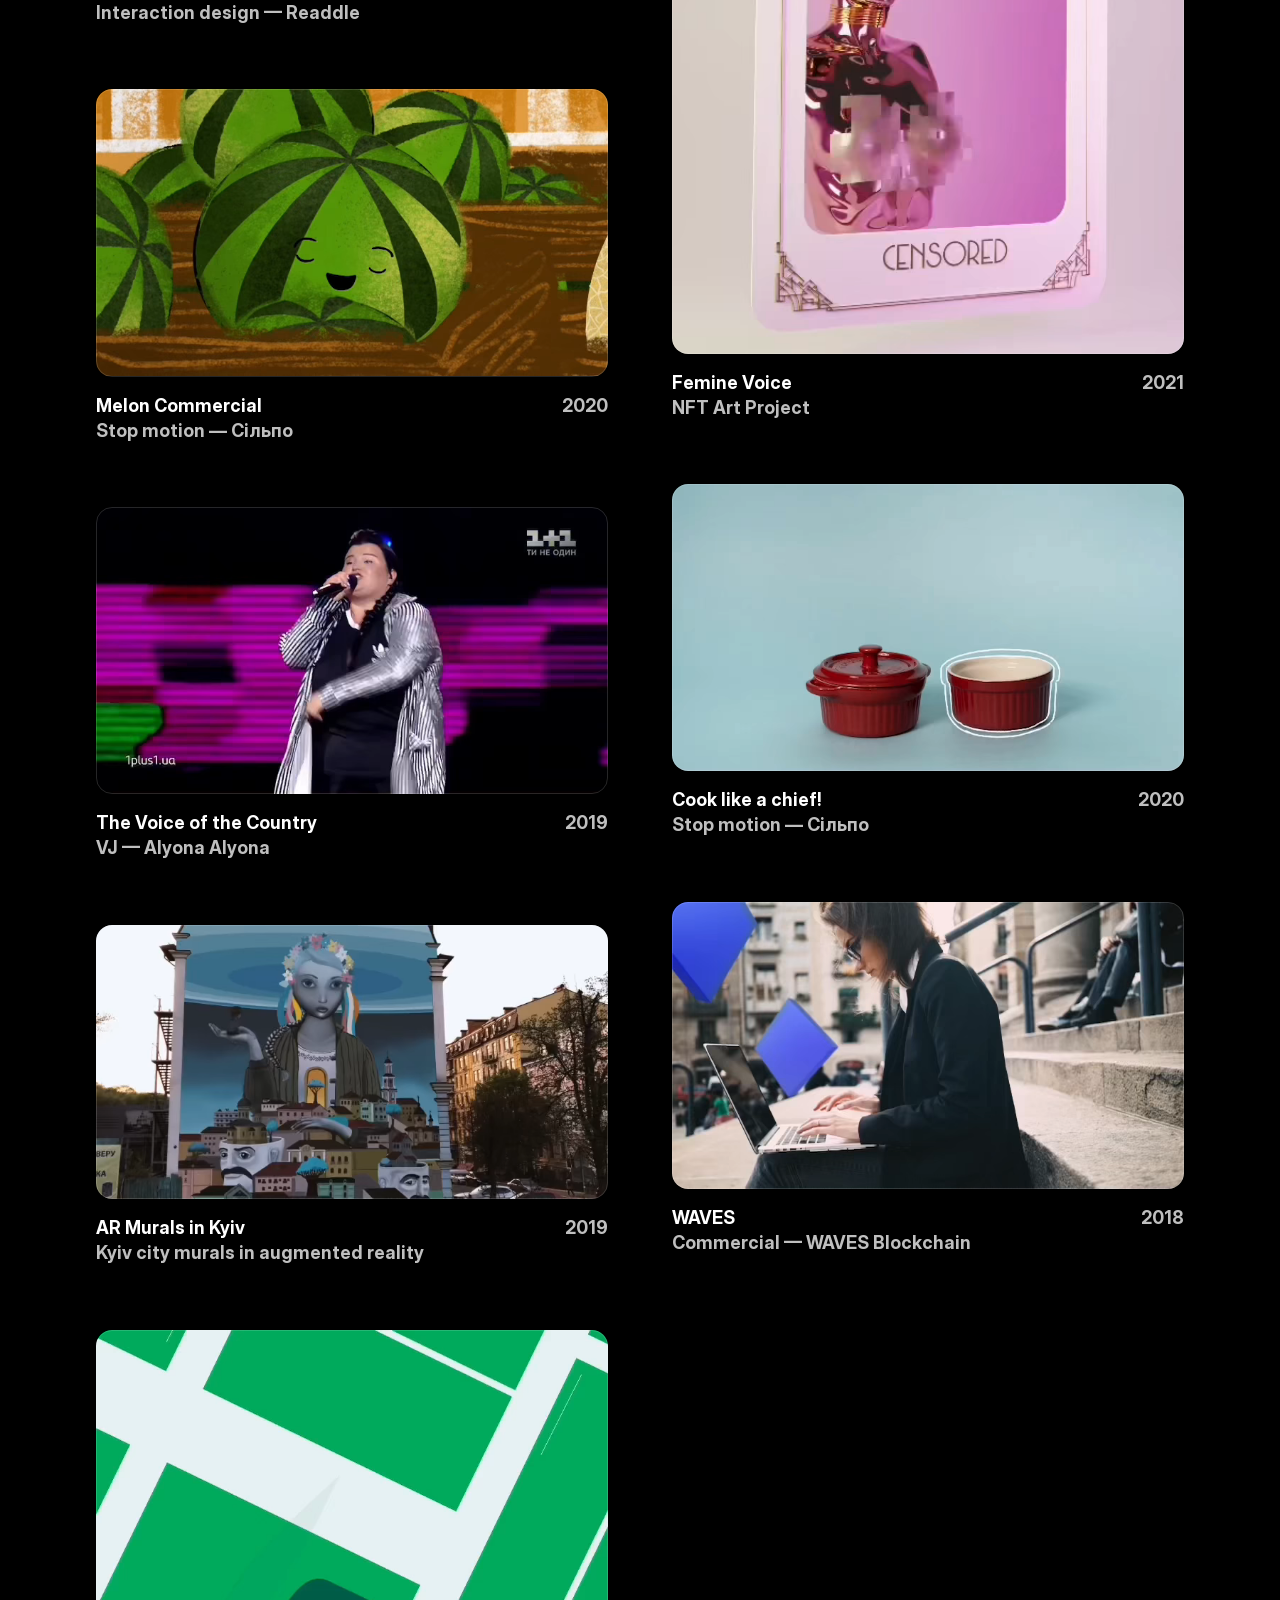
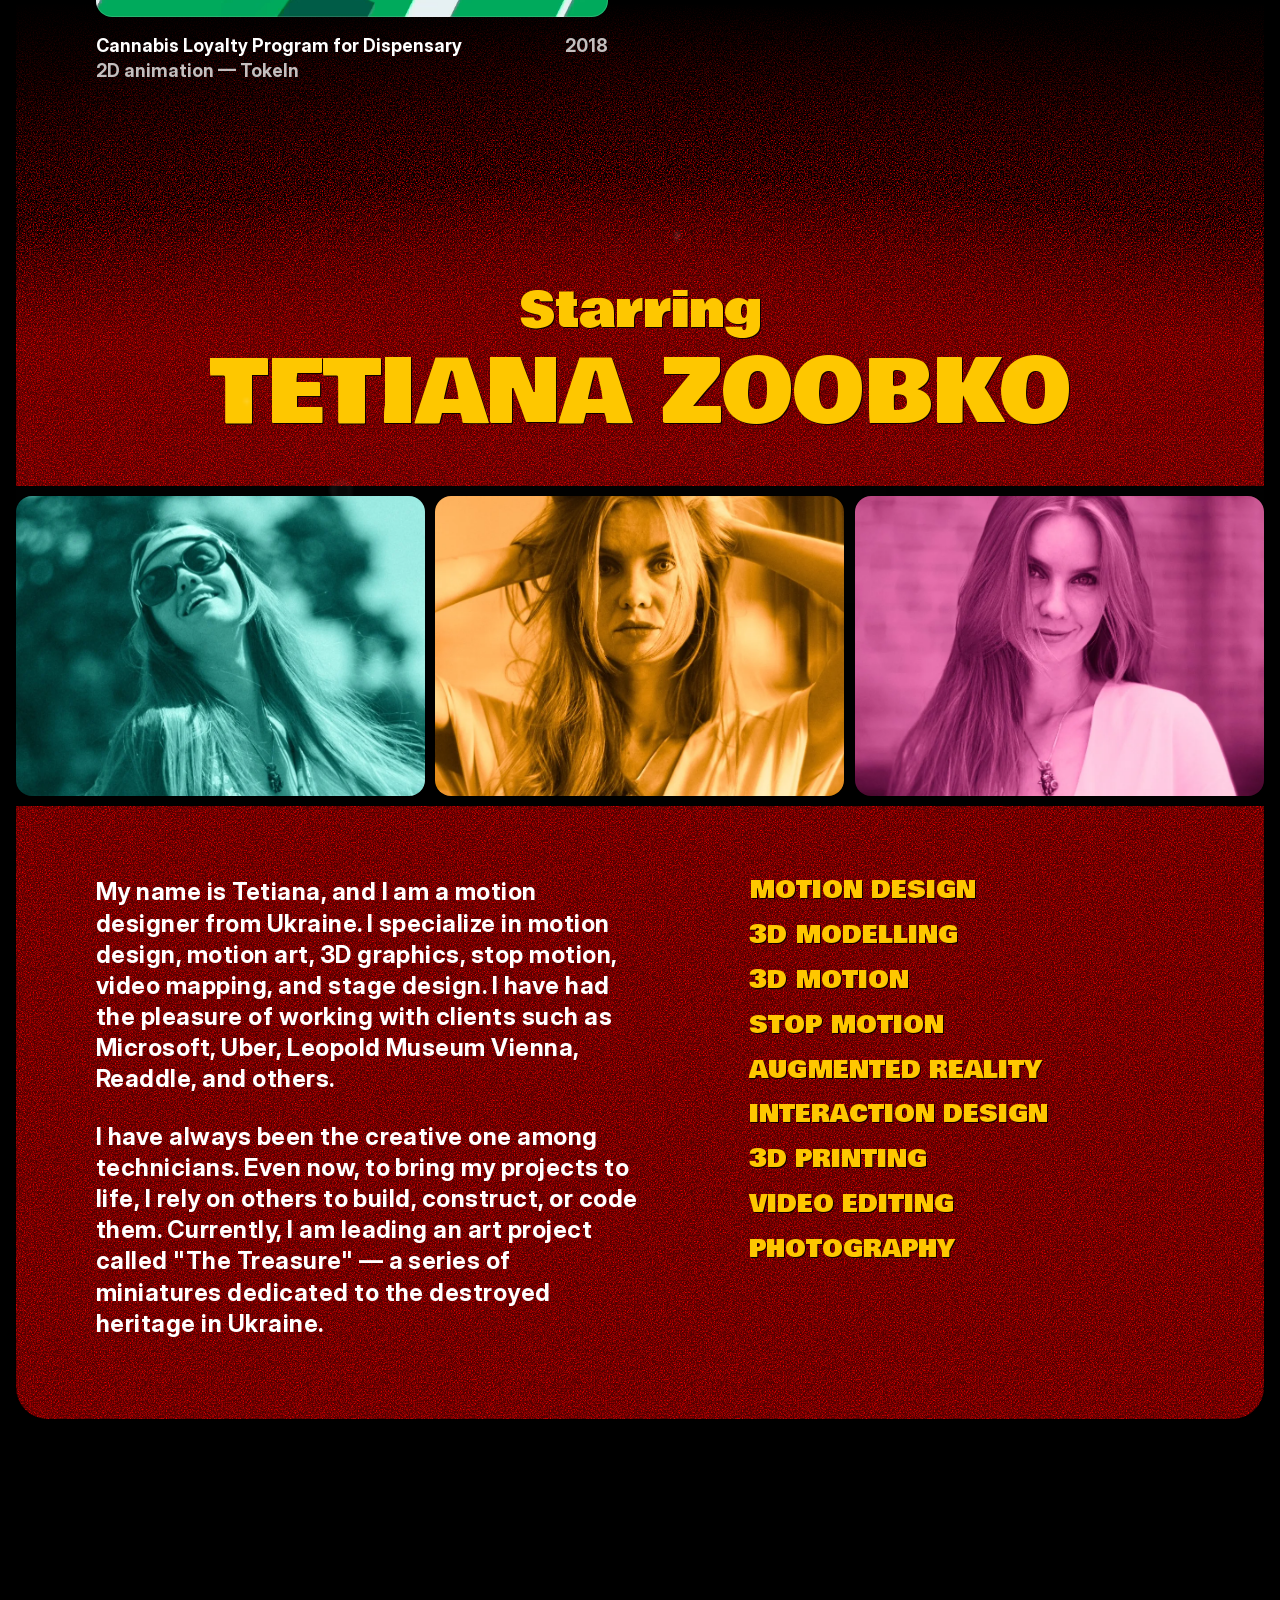
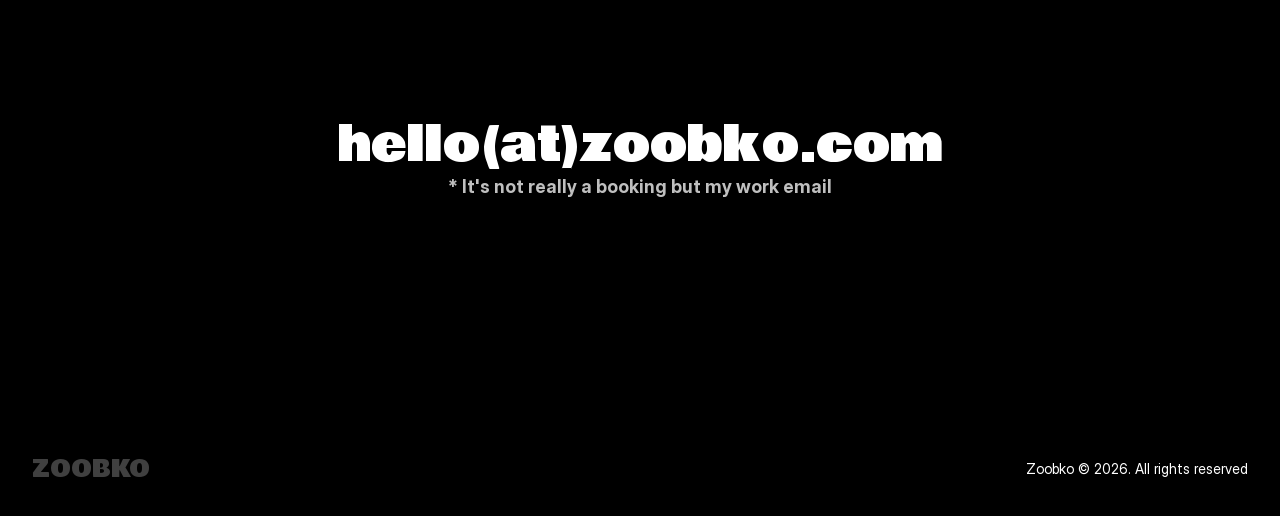
